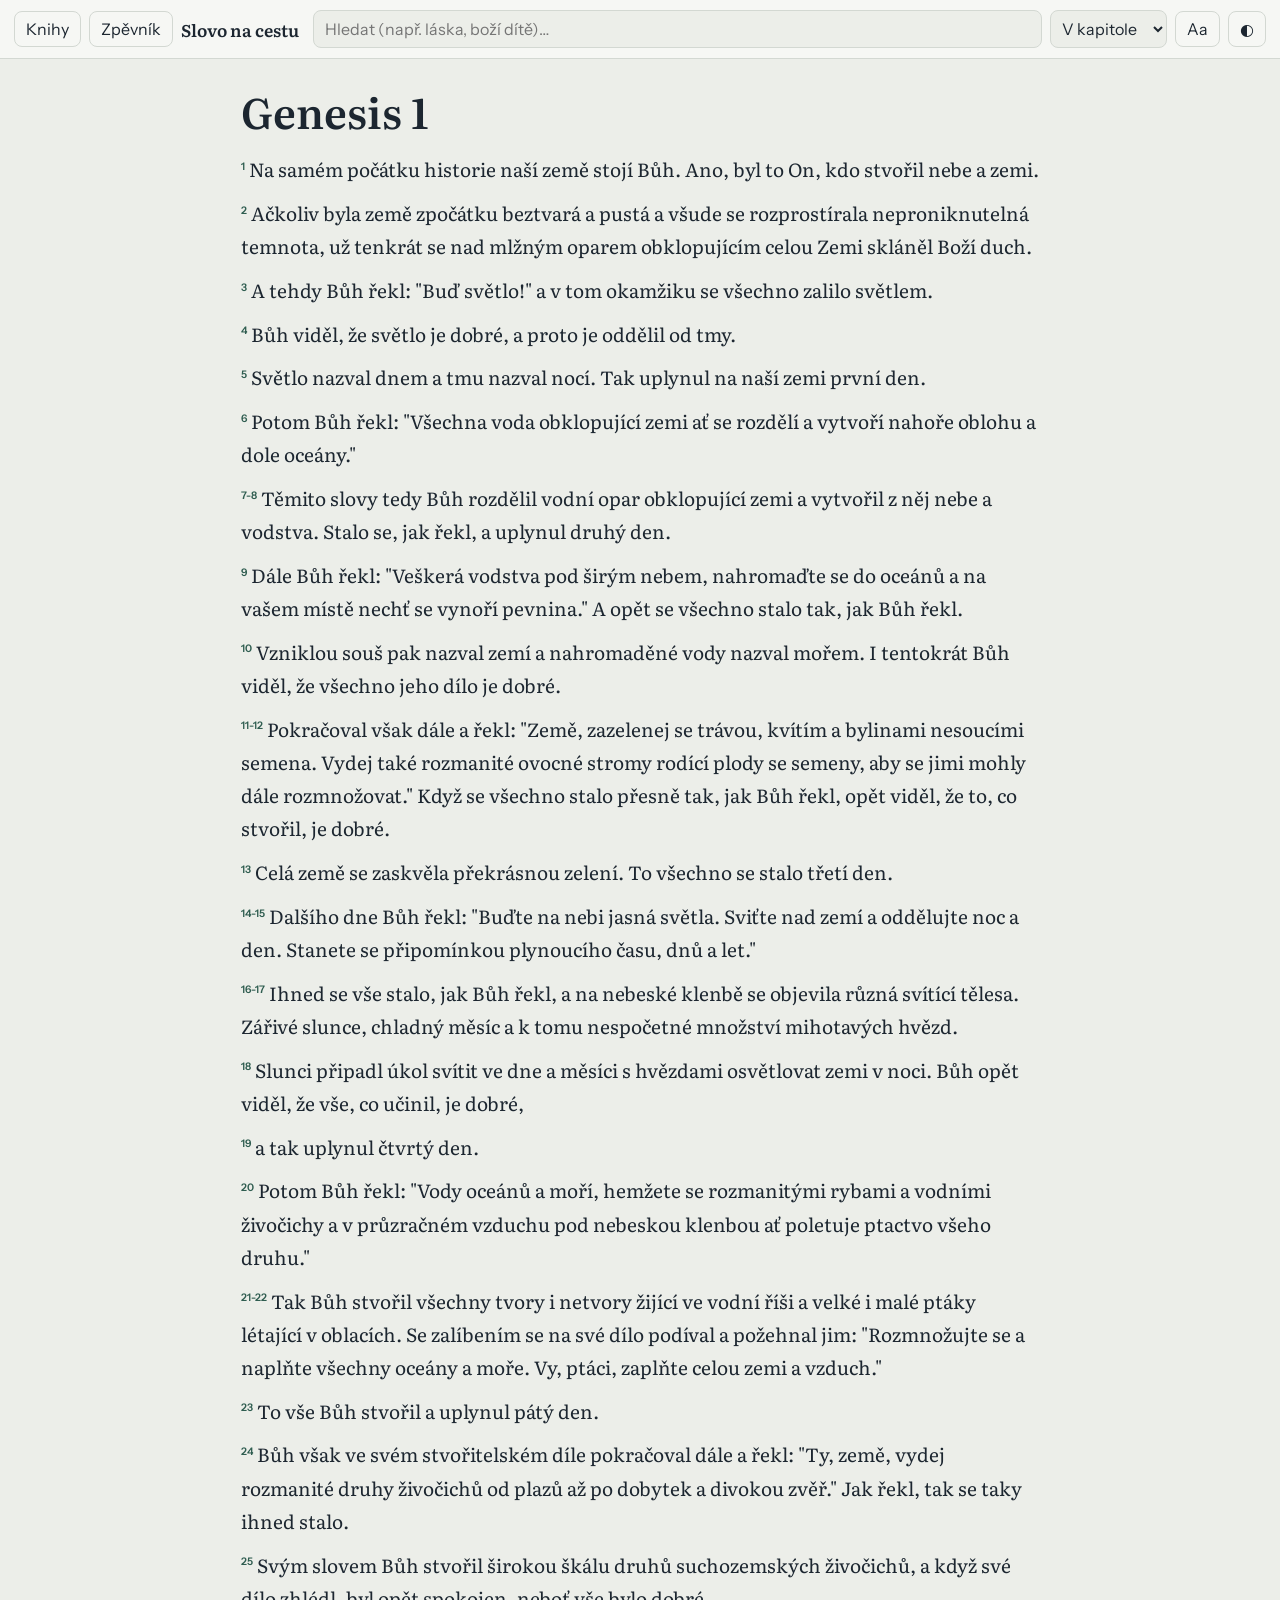
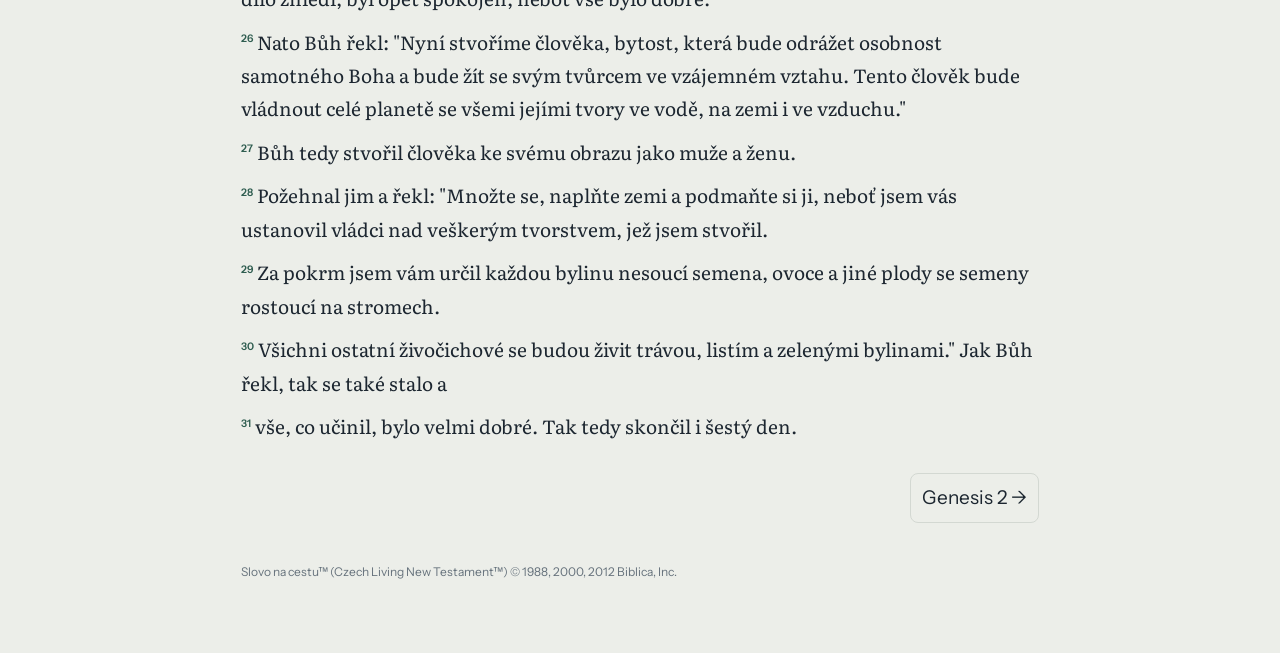
==== index.html @ 4f969dbb "pin to remove" ====
<!DOCTYPE html>
<html lang="cs">
<head>
<meta charset="utf-8">
<meta name="viewport" content="width=device-width, initial-scale=1, viewport-fit=cover">
<title>Slovo na cestu – Bible</title>
<link rel="stylesheet" href="https://fonts.googleapis.com/css2?family=Literata:ital,opsz,wght@0,7..72,400;0,7..72,600;1,7..72,400&family=Instrument+Sans:wght@400;600&display=swap">
<style>
:root{--bg:#eceee9;--panel:#f6f7f4;--ink:#1c2630;--mute:#66727c;--line:#d3d8d2;--acc:#2f5d50;--hl:#f3dd8a;--ch:#b04a14;--fs:19px;
--ser:'Literata',Georgia,serif;--sans:'Instrument Sans',system-ui,sans-serif;box-sizing:border-box;
padding-top:env(safe-area-inset-top,0px);padding-bottom:env(safe-area-inset-bottom,0px)}
@media(prefers-color-scheme:dark){:root:not([data-theme="light"]){--bg:#14191d;--panel:#1b2227;--ink:#dfe4e1;--mute:#8d9aa2;--line:#2c353b;--acc:#7fc1ab;--hl:#6b5a1c;--ch:#f2a65a}}
:root[data-theme="dark"]{--bg:#14191d;--panel:#1b2227;--ink:#dfe4e1;--mute:#8d9aa2;--line:#2c353b;--acc:#7fc1ab;--hl:#6b5a1c;--ch:#f2a65a}
*{box-sizing:border-box}html{scroll-padding-top:calc(env(safe-area-inset-top,0px) + 70px)}
body{margin:0;background:var(--bg);color:var(--ink);font-family:var(--sans)}
header{position:sticky;top:env(safe-area-inset-top,0px);z-index:5;background:var(--panel);border-bottom:1px solid var(--line);display:flex;gap:8px;align-items:center;padding:10px 14px;flex-wrap:wrap}
header h1{font:600 17px var(--ser);margin:0 6px 0 0;white-space:nowrap}
button,select,input,textarea{font:inherit;color:inherit}
.btn{background:none;border:1px solid var(--line);border-radius:8px;padding:7px 11px;cursor:pointer}
.btn:hover{border-color:var(--acc)}
#q{flex:1 1 200px;min-width:0;background:var(--bg);border:1px solid var(--line);border-radius:8px;padding:8px 11px}
select{background:var(--bg);border:1px solid var(--line);border-radius:8px;padding:7px}
:focus-visible{outline:2px solid var(--acc);outline-offset:2px}
nav h2{font:600 13px var(--sans);color:var(--mute);margin:14px 0 6px}
.bk{display:block;width:100%;text-align:left;background:none;border:0;padding:6px 8px;border-radius:6px;cursor:pointer}
.bk:hover{background:var(--panel)}.bk.on{background:var(--acc);color:var(--bg);font-weight:600}
.chs{display:grid;grid-template-columns:repeat(auto-fill,minmax(38px,1fr));gap:4px;padding:6px 2px 10px}
.chs button{border:1px solid var(--line);background:var(--panel);border-radius:6px;padding:5px 0;cursor:pointer}
.chs button.on{background:var(--ink);color:var(--bg)}
main{padding:22px clamp(16px,4vw,48px) 60px;min-width:0}
article{max-width:42em;margin:0 auto;font:var(--fs)/1.75 var(--ser)}
article h2{font:600 clamp(28px,5vw,42px)/1.15 var(--ser);margin:6px 0 18px}
.v{margin:0 0 .55em}.v sup{font:600 .55em var(--sans);color:var(--acc);margin-right:.35em}
.v.f{background:color-mix(in srgb,var(--hl) 35%,transparent);border-radius:6px;box-shadow:0 0 0 6px color-mix(in srgb,var(--hl) 35%,transparent)}
mark{background:var(--hl);color:inherit;border-radius:3px;padding:0 1px}
.pg{display:flex;justify-content:space-between;margin-top:30px;font-family:var(--sans)}
.info{font:14px var(--sans);color:var(--mute);margin:0 0 14px}
.r{display:block;width:100%;text-align:left;background:var(--panel);border:1px solid var(--line);border-radius:10px;padding:12px 14px;margin-bottom:8px;cursor:pointer;font:16px/1.55 var(--ser)}
.r:hover{border-color:var(--acc)}.r b{font:600 14px var(--sans);color:var(--acc);display:block;margin-bottom:2px}
.foot{font:12px var(--sans);color:var(--mute);margin-top:40px;line-height:1.5}
.wrap{max-width:1100px;margin:0 auto}
nav{position:fixed;top:0;left:0;bottom:0;width:min(340px,90vw);z-index:30;background:var(--panel);overflow:auto;padding:calc(14px + env(safe-area-inset-top,0px)) 14px calc(14px + env(safe-area-inset-bottom,0px));border-right:1px solid var(--line);transform:translateX(-105%);transition:transform .2s;box-shadow:0 0 30px rgba(0,0,0,.3);visibility:hidden}
nav.open{transform:none;visibility:visible}
#bd{position:fixed;inset:0;background:rgba(0,0,0,.45);z-index:25;display:none}#bd.open{display:block}
pre.song{white-space:pre-wrap;overflow-wrap:anywhere;font:var(--fs)/2 var(--ser);margin:0}
.f1{display:block;width:100%;background:var(--bg);border:1px solid var(--line);border-radius:8px;padding:10px;margin:0 0 12px;font:16px/1.5 var(--sans)}
textarea.f1{min-height:45vh}
.ac{background:var(--acc);color:var(--bg);border-color:var(--acc)}
ruby{ruby-position:over}rt{font:700 .68em var(--sans);color:var(--ch);letter-spacing:.02em}
</style>
</head>
<body>
<header>
<button class="btn" id="menu" aria-label="Seznam knih">Knihy</button>
<button class="btn" id="sg">Zpěvník</button>
<h1>Slovo na cestu</h1>
<input id="q" type="search" placeholder="Hledat (např. láska, boží dítě)…" aria-label="Hledat">
<select id="sc" aria-label="Kde hledat"><option value="chapter">V kapitole</option><option value="book">V knize</option><option value="all">V celé Bibli</option></select>
<button class="btn" id="fs" aria-label="Změnit velikost písma">Aa</button>
<button class="btn" id="th" aria-label="Přepnout motiv">◐</button>
</header>
<div id="bd"></div><div class="wrap"><nav id="nav"></nav><main id="main"></main></div>
<script src="config.js"></script>
<script>
const BIBLE=[[["Na samém počátku historie naší země stojí Bůh. Ano, byl to On, kdo stvořil nebe a zemi.","Ačkoliv byla země zpočátku beztvará a pustá a všude se rozprostírala neproniknutelná temnota, už tenkrát se nad mlžným oparem obklopujícím celou Zemi skláněl Boží duch.","A tehdy Bůh řekl: \"Buď světlo!\" a v tom okamžiku se všechno zalilo světlem.","Bůh viděl, že světlo je dobré, a proto je oddělil od tmy.","Světlo nazval dnem a tmu nazval nocí. Tak uplynul na naší zemi první den.","Potom Bůh řekl: \"Všechna voda obklopující zemi ať se rozdělí a vytvoří nahoře oblohu a dole oceány.\"","7-8 Těmito slovy tedy Bůh rozdělil vodní opar obklopující zemi a vytvořil z něj nebe a vodstva. Stalo se, jak řekl, a uplynul druhý den.","***","Dále Bůh řekl: \"Veškerá vodstva pod širým nebem, nahromaďte se do oceánů a na vašem místě nechť se vynoří pevnina.\" A opět se všechno stalo tak, jak Bůh řekl.","Vzniklou souš pak nazval zemí a nahromaděné vody nazval mořem. I tentokrát Bůh viděl, že všechno jeho dílo je dobré.","11-12 Pokračoval však dále a řekl: \"Země, zazelenej se trávou, kvítím a bylinami nesoucími semena. Vydej také rozmanité ovocné stromy rodící plody se semeny, aby se jimi mohly dále rozmnožovat.\" Když se všechno stalo přesně tak, jak Bůh řekl, opět viděl, že to, co stvořil, je dobré.","***","Celá země se zaskvěla překrásnou zelení. To všechno se stalo třetí den.","14-15 Dalšího dne Bůh řekl: \"Buďte na nebi jasná světla. Sviťte nad zemí a oddělujte noc a den. Stanete se připomínkou plynoucího času, dnů a let.\"","***","16-17 Ihned se vše stalo, jak Bůh řekl, a na nebeské klenbě se objevila různá svítící tělesa. Zářivé slunce, chladný měsíc a k tomu nespočetné množství mihotavých hvězd.","***","Slunci připadl úkol svítit ve dne a měsíci s hvězdami osvětlovat zemi v noci. Bůh opět viděl, že vše, co učinil, je dobré,","a tak uplynul čtvrtý den.","Potom Bůh řekl: \"Vody oceánů a moří, hemžete se rozmanitými rybami a vodními živočichy a v průzračném vzduchu pod nebeskou klenbou ať poletuje ptactvo všeho druhu.\"","21-22 Tak Bůh stvořil všechny tvory i netvory žijící ve vodní říši a velké i malé ptáky létající v oblacích. Se zalíbením se na své dílo podíval a požehnal jim: \"Rozmnožujte se a naplňte všechny oceány a moře. Vy, ptáci, zaplňte celou zemi a vzduch.\"","***","To vše Bůh stvořil a uplynul pátý den.","Bůh však ve svém stvořitelském díle pokračoval dále a řekl: \"Ty, země, vydej rozmanité druhy živočichů od plazů až po dobytek a divokou zvěř.\" Jak řekl, tak se taky ihned stalo.","Svým slovem Bůh stvořil širokou škálu druhů suchozemských živočichů, a když své dílo zhlédl, byl opět spokojen, neboť vše bylo dobré.","Nato Bůh řekl: \"Nyní stvoříme člověka, bytost, která bude odrážet osobnost samotného Boha a bude žít se svým tvůrcem ve vzájemném vztahu. Tento člověk bude vládnout celé planetě se všemi jejími tvory ve vodě, na zemi i ve vzduchu.\"","Bůh tedy stvořil člověka ke svému obrazu jako muže a ženu.","Požehnal jim a řekl: \"Množte se, naplňte zemi a podmaňte si ji, neboť jsem vás ustanovil vládci nad veškerým tvorstvem, jež jsem stvořil.","Za pokrm jsem vám určil každou bylinu nesoucí semena, ovoce a jiné plody se semeny rostoucí na stromech.","Všichni ostatní živočichové se budou živit trávou, listím a zelenými bylinami.\" Jak Bůh řekl, tak se také stalo a","vše, co učinil, bylo velmi dobré. Tak tedy skončil i šestý den."],["V šesti dnech tedy Bůh stvořil vše, co existuje na nebi i na zemi.","Sedmým dnem Bůh dokončil veškerou svou práci a přestal konat jakékoliv další dílo.","Na znamení toho, že v šesti dnech dokončil celé své stvořitelské dílo, oddělil Bůh nadcházející sedmý den jako svatý a udělil mu zvláštní význam.","Zde je stručný výčet událostí, které se staly při stvoření nebe a země. Když byla země stvořena,","nerostla na ní ještě žádná rostlina. Bůh totiž zpočátku zemi nezavlažoval deštěm a také na ní nebyl nikdo, kdo by ji obdělával.","Jen prameny vod vytékaly ze země a zavlažovaly ji.","Potom Bůh stvořil člověka. Pro zformování jeho těla použil zemský materiál, a pak do něj vdechl život. Tím se stal člověk živou bytostí.","Na východě v Edenu vysadil Bůh pro člověka krásnou zahradu a postavil ho do ní.","Nechal v ní také vyrůst na pohled krásné stromy s tím nejvybranějším a nejchutnějším ovocem. Uprostřed zahrady pak zasadil dva zvláštní stromy. Strom života a strom poznání dobrého a zlého.","Zahradou v Edenu tehdy protékala řeka, která ji zavlažovala. Později se tato řeka rozdělila na čtyři toky.","11-12 Prvním z nich je Píšon, který obtéká celé území Chavílu, na němž jsou naleziště kvalitního zlata, vonné pryskyřice a drahokamů.","***","Jméno druhého ramene, jež obtéká celou zemi Kúš, je Gíchón.","Třetí řeka tekoucí východně od Asýrie nese jméno Chidekel a konečně čtvrtým tokem je řeka Eufrat.","Hospodin postavil člověka do zahrady v Edenu proto, aby o ni pečoval a střežil ji.","Hned na počátku ho varoval: \"Můžeš jíst plody ze kteréhokoliv stromu v této zahradě. Jednoho se však vyvaruj.","Nejez ovoce ze stromu poznání dobrého a zlého, neboť jakmile bys je třeba jen ochutnal, čeká tě smrt.\"","Potom Bůh řekl: \"Člověku neprospívá, zůstává-li sám. Stvoříme mu proto rovného společníka.\"","Předtím totiž Bůh přivedl k člověku, jemuž dal jméno Adam, všechny druhy zvířat a ptáků, aby je pojmenoval.","Adam to s radostí udělal, ale mezi všemi tvory nenalezl ani jediného, který by se mohl stát jemu rovným společníkem.","Hospodin proto na Adama seslal hluboký spánek, vyjmul z jeho boku jedno žebro a prázdné místo zaplnil masem.","Z Adamova žebra potom utvořil ženu a přivedl ji k němu. Když ji Adam spatřil,","zvolal: \"Vždyť to je přesně to, co hledám. Bytost stvořená z mého těla. Nazvu ji ženou, neboť vzešla z muže, a ona bude mou společnicí.\"","Člověk byl tedy od počátku stvořen jako dvě bytosti různého pohlaví. Proto muž od pradávna opouští svého otce i matku, aby se stal se svou ženou opět jedním tělem.","Přestože byli Adam i jeho žena, které dal jméno Eva, po stvoření úplně nazí, vůbec se před sebou nestyděli."],["Ze všech zvířat, která Bůh na počátku stvořil, byl nejchytřejším tvorem had. A právě prostřednictvím tohoto tvora, jednoho dne k ženě promluvil Boží protivník satan: \"Nevím sice, co je na tom pravdy, ale doneslo se mi, že Bůh vám dvěma zakázal jíst ovoce ze všech stromů rostoucích tady v zahradě.\"","2-3 Ženu samozřejmě nejprve udivilo, že slyší mluvit hada lidskou řečí, ale pak si dodala odvahy a odvětila: \"Ale kdepak, to se mýlíš. Smíme jíst plody ze všech stromů, které tady jsou. Jen o jednom stromu, který stojí právě uprostřed zahrady nám Bůh řekl: ‚Nejezte jeho ovoce, ba ani se k němu nepřibližujte, abyste nepropadli smrti.'\"","***","Had ji však začal ujišťovat: \"Nevěřte tomu. Nemůžete zemřít, když ochutnáte nějaké ovoce. Já vím, co se za tím skrývá.","Bůh má strach, že ve chvíli, kdy sníte ovoce z toho stromu, stanete se bytostmi, jako je on sám. Budete pak stejně moudří a poznáte zlé i dobré. A právě toho se bojí.\"","Žena znejistěla, zadívala se tázavě na zakázaný strom a přemýšlela: \"To ovoce je na pohled skutečně krásné. Jak lahodnou asi musí mít chuť. A ke všemu se po něm stanu vševědoucí, vždyť mi to ten had tak řekl!\" Ovoce tedy utrhla a spěchala s ním ke svému muži Adamovi.","Když to zakázané ovoce snědli, otevřely se jim oči a oba si uvědomili, že jsou nazí. Narychlo tedy spletli dohromady několik fíkových listů a přepásali se jimi.","Sotva to učinili, uslyšeli v zahradě známý hlas a s hrůzou si uvědomili, že za nimi přichází Bůh. S novým, dříve pro ně neznámým pocitem strachu se tedy rychle ukryli mezi stromy a keře.","Když Bůh zavolal: \"Adame, kde jsi?\"","Adam bázlivě odpověděl: \"Když jsem tě slyšel přicházet, ukryl jsem se, protože jsem se bál. Jsem totiž úplně nahý.\"","Bůh se ho však dále zeptal: \"A kdo ti řekl, že jsi nahý? Nejedl jsi ovoce ze zakázaného stromu?\"","Adam si uvědomil, že nic neutají, a proto se začal alespoň vymlouvat: \"Za to může ta žena, kterou jsi mi dal. To ona mi přinesla ovoce ze zakázaného stromu.\"","Bůh se proto otázal ženy: \"Proč jsi učinila něco takového?\" \"Já za to nemohu,\" odpověděla žena. \"To had, kterého jsi stvořil, mne podvedl.\"","Nato se Hospodin Bůh obrátil k hadovi a řekl: \"Poneseš trest za to, že ses stal satanovým nástrojem. Budeš vyvrhelem v říši zvířat, a po celý svůj život se budeš po břiše plazit v prachu a špíně.","Mezi tebou a ženou vzbudím nepřátelství a mezi tvými i jejími potomky zažehnu nenávist. Její potomek ti však nakonec rozdrtí hlavu, kdežto ty jemu jen poraníš patu.\"","Potom Bůh opět promluvil k ženě: \"I ty však budeš trpět. Znásobím tvé trápení v těhotenství a budeš rodit v bolestech. Budeš toužit po svém muži, ale on nad tebou bude vládnout.\"","Nakonec promluvil Bůh k Adamovi: \"Protože jsi uposlechl hlasu své ženy a snědl jsi ovoce, které jsem ti zakázal jíst, bude kvůli tobě celá země prokleta. Po celý svůj život budeš mít jen trápení.","Půda ti bude plodit samé trní a bodláčí, budeš jíst trávu a byliny, které jsem dal původně zvířatům.","V potu tváře budeš pro sebe ze země dobývat obživu a nakonec zemřeš a pohřbí tě do země, ze které jsi byl stvořen. Prach jsi a v prach se navrátíš.\"","Adam pak své ženě dal jméno Eva (to znamená - dávající život), protože se stala pramatkou všech lidí, kteří kdy na zemi žili.","Potom Hospodin oblekl Adama a Evu do kožených suknic, aby nebyli nazí.","Když se toto všechno událo, Hospodin Bůh řekl: \"Nyní je člověk jako jeden z nás, zná dobré i zlé. Nelze již připustit, aby nadále jedl ovoce ze stromu života a žil věčně.\"","Proto Hospodin Bůh vypověděl Adama i Evu ze zahrady v Edenu a poslal je obdělávat půdu, ze které sami vzešli.","Poté, co je vypověděl, postavil východně od zahrady dva anděly - cheruby s hořícími meči, aby neustále střežili přístup ke stromu života."],["Zanedlouho přišla Eva se svým mužem Adamem do jiného stavu a porodila syna Kaina. Když se narodil, neskrývala Eva svoji radost a řekla: \"S Hospodinovou pomocí jsem přivedla na svět muže.\"","Za nějaký čas se jí narodil ještě druhý syn Ábel. Když oba synové vyrostli, stal se z Ábela pastýř ovcí a z Kaina zemědělec.","3-4 Po nějaké době přinesl Kain Hospodinu obětní dar z toho, co se mu urodilo, zatímco bratr Ábel vybral ze svého stáda nejlepší kusy prvorozených ovcí s jejich tukem a oba předložili své dary Hospodinu. Hospodin Ábelovu oběť přijal,","***","ale na to, co přinesl Kain, ani nepohlédl. Kaina to samozřejmě nesmírně zklamalo a rozhněvalo, až se mu zlostí zkřivila tvář a byl vzteky celý bez sebe.","\"Proč se tolik hněváš,\" zeptal se Kaina Hospodin. \"Vzteky ti úplně potemněl obličej i rozum. Myslíš si snad, že mám raději tvého bratra než tebe?","Copak nechápeš, že když budeš konat, co je správné, přijmu i tvé dary, a naopak nebudeš-li tak činit, dáváš obrovskou příležitost zlu, aby tě cele ovládlo a přivedlo do záhuby? Uvědom si, že s mou pomocí můžeš nad zlem zvítězit!\" Nicméně Kain si z Božích rad nevzal žádné poučení a namísto toho vymyslel plán pomsty.","Vyzval svého bratra, aby s ním šel na pole, kde nic netušícího Ábela napadl a zabil.","Když svůj hrůzný čin dokonal, promluvil k němu Hospodin: \"Kaine, kde je tvůj bratr Ábel?\" \"Jak to mám vědět,\" zalhal Kain, \"copak hlídám každý jeho krok?\"","Nato Hospodin odpověděl: \"Prolitá krev tvého bratra ke mně z místa, kde jsi ho zabil, křičí.","Za svůj čin budeš proklet a ze země, kterou jsi napojil bratrovou krví, vyvržen.","I kdyby ses dřel do úmoru, půda už ti nikdy nepřinese bohatou úrodu. Budeš na zemi psancem bez odpočinku, štvaným z místa na místo.\"","Když to všechno Kain vyslechl, zoufale Hospodinu odpověděl: \"Tak krutý trest nikdy nemohu unést.","Vždyť jsi mne vyhnal ze země, kde jsem doma, a zbavil jsi mne své přízně. Budu stále na útěku a budu se muset pořád skrývat, protože kdokoliv mě najde, bude se mě snažit zabít.\"","Hospodin mu ale odpověděl: \"Nikdo tě nezabije, neboť každý, kdo by se o to pokusil, dopadne sedmkrát hůře než ty.\" Nato Hospodin Kaina označil zvláštním znamením, aby jej nikdo, kdo ho najde, nezabil.","Kain tedy odešel od Hospodina a usadil se v zemi Nódu, východně od Edenu.","Když se na novém území zabydlel, porodila mu jeho žena syna a dala mu jméno Enoch. Ve stejné době se Kain pustil do výstavby města, a nazval je proto podle svého syna - Enoch.","Když Enoch dospěl, měl syna Írada a ten zase syna Mechújáela. Jemu se pak narodil syn Metúšáel a ten zplodil Lámecha.","Lámech se pak oženil hned se dvěma manželkami Ádou a Silou.","Ádě se za čas narodil Jábal, který byl prvním pastevcem a přebýval ve stanu u stáda.","Jeho bratrem byl Júbal, který se zajímal o hudbu a byl tedy považován za praotce všech hudebníků.","Také druhá Lámechova žena Sila porodila syna. Jmenoval se Túbal-kain a vynikal řemeslnou zručností zejména při zpracování mědi a železa. Měl pak ještě sestru jménem Naama.","Jednou řekl Lámech Ádě a Sile: \"Dobře mě mé ženy poslouchejte. Zabil jsem jednoho mladíka, který mne napadl a zranil.","Jestliže každý, kdo by zabil Kaina má být sedminásobně potrestán, kdokoliv by se pokusil zabít mne, bude potrestán sedmdesátsedmkrát.\"","Mezitím Adamova žena Eva opět otěhotněla a porodila syna. Dala mu jméno Šét (to znamená \"náhradou udělený\"), neboť si řekla, že jí ho Hospodin dal náhradou za Ábela, kterého zabil Kain.","Šétovi se v dospělosti narodil syn Enóš, za jehož života se lidé poprvé začali otevřeně hlásit ke svému Bohu Hospodinu a uctívali ho."],["Zde je sepsána část rodokmene od Adama - prvního člověka, kterého Bůh stvořil, aby odrážel jeho charakter - až po Noeho.","Bůh stvořil člověka jako dvě bytosti rozdílného pohlaví, muže a ženu, požehnal jim a nazval je lidmi.","3-5 Adam: Adamovi bylo sto třicet let, když se mu narodil syn Šét, který se svému otci velmi podobal. Po jeho narození žil Adam dalších osm set let a zplodil ještě mnoho synů a dcer. Zemřel ve věku devítiset třiceti let.","***","***","6-8 Šét: Když měl Šét sto pět let, zplodil syna Enóše. Po něm se mu v průběhu osmi set sedmi let narodilo ještě několik synů a dcer a dožil se celkového věku devíti set dvanácti let.","***","***","9-11 Enóš: Ve věku devadesáti let zplodil Enóš Kénana. V dalších osmi stech patnácti letech pak zplodil ještě mnoho dětí a zemřel v devíti stech pěti letech.","***","***","12-14 Kénan: Kénanavi bylo sedmdesát let, když se mu narodil syn Mahalalel. Během dalších osmi set čtyřiceti let zplodil ještě několik potomků, a když zemřel, bylo mu devět set deset let.","***","***","15-17 Mahalalel: Mahalalel zplodil ve věku pouhých šedesáti pěti let syna Jereda. Po jeho narození žil Mahalalel dalších osm set třicet let a přivedl na svět ještě několik dětí. Dožil se osmi set devadesáti pěti let.","***","***","18-20 Jered: Když už bylo Jeredovi sto šedesát dva let, stal se otcem Henocha. Během osmi set let po Henochově narození zplodil Jered ještě mnoho synů a dcer a pak ve věku devíti set šedesáti dvou let zemřel.","***","***","21-24 Henoch: Ve věku šedesáti pěti let zplodil Henoch Metúšelacha. Potom žil v blízkém vztahu ke svému Bohu dalších tři sta let a stal se otcem dalších dětí. Když mu bylo třista šedesát pět let, Bůh si ho vzal k sobě a nikdo ho už více nespatřil.","***","***","***","25-27 Metúšelach: Metúšelachovi bylo sto osmdesát sedm let, když se mu narodil syn Lámech. Pak ještě žil sedm set osmdesát dva let a stal se otcem několika dalších dětí. Zemřel až ve věku devíti set šedesáti devíti let.","***","***","28-31 Lámech: Lámech pak ve sto osmdesáti dvou letech zplodil syna a dal mu jméno Noe (to v překladu znamená odpočinutí), neboť o něm řekl, že Noe je tím, kdo lidem přinese odpočinutí od těžké dřiny na zemi prokleté kvůli Kainovu hanebnému činu. Pak žil Lámech ještě pět set pět let a zplodil další potomky. Dožil se sedmi set sedmdesáti sedmi let a zemřel.","***","***","***","Noe: Noe měl pak v pěti stech letech tři syny: Šéma, Cháma a Jefeta."],["Když se lidé na zemi začali rozmnožovat, rodily se jim také krásné dcery.","Boží synové byli jejich krásou okouzleni a vybírali si z nich manželky. Mnohdy nezůstali jen u jedné ženy, ale brali si jich tolik, kolik se jim zachtělo.","Když to Hospodin viděl, smutně řekl: \"Lidé nedbají rad mého ducha a pošlapávají veškeré hodnoty, které jsem ustanovil. Protože jsou již velice zkažení, nelze čekat, že se jejich stav někdy zlepší. Proto jim dávám lhůtu sto dvaceti let, aby sami rozhodli o svém osudu.\"","V té době dosahovali lidé mnohem vyššího vzrůstu než dnes a dokonce i potomci zplození z Božích synů a lidských dcer nabývali neobyčejného vzrůstu a síly. Tito dávní obří lidé dali později vzniknout různým bájím a pověstem, které se tradují až do dnešních dnů.","Hospodin viděl, že zlo v člověku už dosáhlo svého vrcholu, takže všechno, co lidé dělali, ba i veškeré záměry a pohnutky, které je k jejich činům vedly, byly jen a jen zlé.","Stav, který na zemi nastal, Boha nesmírně rmoutil a litoval, že se člověk vzdálil od původního záměru, který s ním měl.","Proto řekl: \"Není jiná možnost, než lidstvo povrchu země odstranit. Je mi to líto, ale musím je zničit i se všemi zvířaty, ptáky a plazy a se vším co jsem stvořil.","8-9 Zachovám jen Noeho a jeho rodinu, protože on jediný mi zůstal věrný, váží si vztahu se mnou a činí, co je správné.\"","***","Noe měl tři syny: Šéma, Cháma a Jefeta.","11-12 Když tedy Bůh viděl, že situace na zemi je nenapravitelná, lidé jsou dokonale zkažení a plní násilí,","***","oznámil Noemu: \"Rozhodl jsem se skoncovat se vším tvorstvem na zemi, neboť všichni se zvrhli a země je plná zločinu a násilí. Jednou pro vždy je odstraním z povrchu země.","14-15 Ty si ale pro sebe a pro svou rodinu postavíš velkou loď - archu - z goferového dřeva. Uděláš ji přesně podle toho, jak ti řeknu. V arše uděláš oddělené prostory a celou ji pořádně zvenku i zevnitř utěsníš smolou. Její délka bude sto padesát metrů, šířka dvacet pět metrů a bude patnáct metrů vysoká.","***","Archu přikryješ střechou a asi půl metru od horního okraje uděláš okolo celé lodi větrací otvor. V arše uděláš tři podlaží a do jejího boku vsadíš dveře.","Já totiž sešlu na zemi potopu a z jejího povrchu smetu všechno tvorstvo, takže na ní nezůstane ani živáčka.","Tobě však slibuji, že tebe, tvou manželku, tvoje syny a jejich manželky ochráním a nechám na živu.","19-20 Dále s sebou do archy vezmeš vždy po jednom páru ze všech žijících tvorů na zemi, aby tak zůstaly zachovány jednotlivé druhy zvířat, ptáků, plazů a jiných živočichů, které jsem stvořil.","***","Nezapomeň také připravit sobě i zvířatům dostatečné zásoby potravy na delší dobu.\"","Noe Boha pozorně vyslechl a udělal všechno podle toho, jak mu řekl."],["Konečně přišel den, kdy Hospodin oznámil Noemu: \"Zůstal jsi jediným spravedlivým na této zemi, a proto svolej všechny z tvé rodiny, které jsem určil a vejdi s nimi do archy.","2-3 Také tam vezmi všechny druhy zvířat. Z těch, která jsem označil za nečistá, vezmi vždy jen po jednom páru - vždy samce a samici, ale z těch, která jsou čistá a také ze všech druhů ptáků, vezmeš vždy sedm párů. Tak zůstanou i po potopě zachovány všechny druhy zvířat, které jsem stvořil.","***","Už za sedm dní totiž sešlu na celou zemi hustý déšť. Bude pršet celých čtyřicet dní a nocí a v mohutných přívalech vody zahyne vše, co jsem kdysi stvořil.\"","Noe opět pozorně vyslechl, co mu Hospodin přikázal, a všechno tak i udělal.","6-7 Dříve, než začala potopa, vešel s celou svou rodinou do archy","***","a vzal tam rovněž všechny druhy zvířat, které tehdy na zemi žily,","vždy po páru, přesně jak mu Bůh přikázal.","O týden později přišla potopa a přikryla celou zemi.","11-12 Za sedm dní, to již bylo Noemu šest set let, se přesně sedmnáctého dne druhého měsíce na celých čtyřicet dní spustil ohromný liják a ze země s nevídanou silou vytryskly veškeré prameny podzemních vod.","***","Noe, jeho žena, tři synové Šém, Chám a Jefet i jejich tři manželky však již vešli do archy.","Za nimi následoval zástup všech existujících druhů zvířat,","15-16 která vždy po páru vešla podle Božího příkazu do archy k Noemovi. Když byli všichni uvnitř, Hospodin za nimi bezpečně zavřel dveře.","***","17-20 V následujících čtyřiceti dnech neustále pršelo a voda postupně zaplavovala veškerou suchou zemi. Stoupající hladina nadzvedla archu a vystoupila více než sedm metrů nad vrcholky nejvyšších hor. Vše co kdysi bylo na zemi, přikryla voda, jenom archa bezpečně plula na hladině.","***","***","***","Všichni tvorové na zemi - lidé, zvířata, ptáci, plazi, a dokonce i ti nejmenší živočichové - našli tenkrát pod hladinou smrt.","22-23 Skutečně vše, co kdysi dýchalo a žilo na suché zemi, Bůh smetl. Jediným kdo tuto katastrofu přežil byl Noe spolu s těmi, kdo s ním byli v arše.","***","I když se konečně přívaly vod zastavily, byla celá země zaplavená po dlouhých pět měsíců."],["Avšak Bůh na Noeho a na živá zvířata, jež s ním byla v arše nezapomněl. Rozpoutal proto nad zemí vítr a voda začala postupně opadávat.","Rovněž ustal déšť a přestaly tryskat i prameny podzemních vod.","3-4 Za pět měsíců už voda klesla natolik, že archa dosedla na zem někde v pohoří Ararat.","***","Asi za další tři měsíce pak vystoupily zpod hladiny další vrcholky hor.","6-7 Noe však počkal dalších čtyřicet dní a potom z okna vypustil krkavce. Ten vylétával a vracel se, dokud voda na zemi neopadla.","***","Později Noe vypustil holubici, aby se přesvědčil, zda už je země skutečně suchá.","Holubice se však brzy vrátila do archy, protože nenašla místečko, kde by si odpočinula, neboť země byla ještě stále přikrytá vodou.","Noe ji tedy vpustil zpět do archy, ale za týden ji znovu vypustil ven.","Tentokrát byla holubice pryč celý den, a když se navečer vrátila, měla v zobáčku čerstvý olivový lístek. Podle toho Noe poznal, že voda už téměř docela opadla.","Počkal tedy ještě jeden týden a znovu holubici vypustil. Tehdy se však už holubice nevrátila.","Měsíc nato otevřel Noe poklop archy, a na vlastní oči se přesvědčil, že povrch země již skutečně osychá.","Asi za dalších osm týdnů, tedy celkem za více než rok po začátku potopy, byla už země úplně suchá.","Tenkrát Bůh promluvil k Noemu:","\"Vyjděte nyní z archy všichni ven. Ty, tvá manželka i synové se svými ženami.","Vyveď s sebou rovněž všechna zvířata a rozmanité živočichy, kteří byli s tebou na lodi. Vypusť je, ať se rozběhnou do všech koutů země a množí se.\"","18-20 Lidé i zvířata tedy opustili archu, a když už byli všichni venku, postavil Noe Hospodinu oltář, zapálil na něm oheň a obětoval vždy po jednom ze všech zvířat, která Bůh k tomuto účelu vybral.","***","***","Hospodin jeho oběť přijal a řekl si: \"Přestože člověk už od mládí tíhne ke zlu a násilí, už nikdy kvůli němu nebudu zlořečit zemi a nezahubím všechno živé, jako jsem to nyní učinil.","Dokud bude tato země existovat, nepřestane střídání dne a noci, léta a zimy, žáru a chladu i setby a sklizně.\""],["Bůh pak Noemu i jeho synům požehnal a řekl jim, aby zplodili množství potomků a znovu naplnili zemi. Pak dodal:","\"Všechna zvířata na celé zemi se vás budou bát, neboť jsem vám nad nimi dal moc.","Tak, jako jsem vám dal za pokrm každou zelenou bylinu, budete nyní jíst i maso zvířat.","Nebudete je však jíst syrové, ale zbavíte ho předem krve.","Život člověka však nesmí nikdo zmařit. Budu za to volat k zodpovědnosti každého živočicha i člověka.","Kdokoliv by zmařil život člověka a prolil jeho krev, bude potrestán smrtí, neboť vzít život člověku, znamená zabít toho, kdo byl stvořen k obrazu samotného Boha.","Nyní se tedy množte, naplňte zemi a ovládněte ji.\"","8-11 Potom Bůh Noeho a jeho syny ujistil: \"Zavazuji se nyní vám i všem vašim potomkům, stejně jako všemu tvorstvu, které v arše přežilo, že už nikdy nezničím zemi vodou a nesešlu na ni potopu, která by smetla vše živé.","***","***","***","12-13 Na znamení tohoto trvalého slibu, který jsem dal vám i všem tvorům země, jsem na obloze, mezi nebem a zemí rozestřel barevnou duhu.","***","14-15 Kdykoliv ji uvidíte, vězte, že jsem nezapomněl na svůj slib, který jsem dal vám i všemu živému na zemi. Buďte si jisti, že už nikdy zemi nepostihne potopa, která by na ní zničila veškerý život,","***","16-17 neboť ani já nikdy nezapomenu, že jsem učinil duhu na znamení věčného slibu, který jsem dal vám i všem živým tvorům na zemi.\"","***","Spolu s Noem se tedy v arše zachránili jeho tři synové Šém, Jefet a Chám, který se později stal prapředkem Kenaanců.","Z těchto tří synů povstalo lidstvo nyní rozptýlené na celé zemi.","Brzy po potopě začal Noe obdělávat půdu a mezi jinými plodinami pěstoval rovněž vinnou révu, ze které pak vyráběl víno.","Jednoho dne se opil a následkem toho zcela nahý usnul ve svém stanu.","Stalo se, že ho v tomto stavu našel jeho syn Chám, Kenaanův otec. Místo toho, aby otce přikryl, šel a pověděl to oběma svým bratřím.","Ti se však zachovali jinak, než jejich bratr Chám. Ihned vzali plášť a otočeni zády k otci vešli do stanu a jeho nahé tělo přikryli.","24-25 Když Noe vystřízlivěl a doslechl se, co mu provedl jeho nejmladší syn, řekl: \"Nechť je proklet Kenaan a všichni jeho potomci. Ať jsou těmi nejbídnějšími otroky svých bratří!\"","***","Na adresu svých dalších dvou synů naopak řekl: \"Děkuji Bohu za svého syna Šéma a za to, jak se zachoval. Ať mu Kenaan a jeho potomci slouží jako otroci.","Kéž Bůh žehná i Jefetovi a dopřeje mu rozkvět jako jeho bratru Šémovi. I jemu ať Kenaan slouží jako otrok!\"","Celkem žil Noe po potopě ještě dalších tři sta padesát let a v úctyhodném věku devíti set padesáti let zemřel."],["Zde je uveden seznam potomků, kteří se narodili po potopě třem synům Noeho - Šémovi, Chámovi a Jefetovi:","Jefetovi snové: Gomer, Mágog, Mádaj, Jávan, Túbal, Mešek a Tíras.","Gomerovi synové: Aškenaz, Rífat a Togarma.","Jávanovi synové: Elíša, Taršíš, Kitejci a Dódanci.","Z těchto potomků časem vznikly ostrovní národy obývající různé oblasti a lišící se vzájemně svým jazykem.","Chámovi synové: Kúš, Misrajim, Pút a Kenaan.","Kúšovi synové: Seba, Chavíla, Sabta, Raema a Sabteka. Raemovi synové: Šeba a Dedán","Jedním z Kúšových potomků byl rovněž Nimrod, hrdinský bojovník a vůdce, který si začal podrobovat rozsáhlá území.","Nimrod byl rovněž neohroženým a úspěšným lovcem a díky tomu se jeho jméno až dodnes zachovalo jako označení náruživých lovců.","Zpočátku byl centrem jeho království Babylón, Erek, Akad a Kalné v Šineárské zemi.","11-12 Odsud pak ale rozšířil svou vládu ještě dále - do Asýrie, kde vystavěl města Ninive, Rechobót-ír, Kelach, a hlavní město Resen (ležící mezi Ninive a Kelachem).","***","13-14 Jeho bratr Misrajim se stal prapředkem těchto národů: Lúďanů, Anámců, Lehábanů, Naftúchanů, Patrúsanů, Kaftórců a Kaslúchanů, kteří byli předky Pelištejců.","***","Kenaan zplodil Sidóna a Chéta a stal se rovněž předkem těchto národů:","16-19 Jebúsejců, Emorejců, Girgašejců, Chivejce, Arkejců, Síňanů, Arváďanů, Semárců a Chamáťanů. Všichni tito Kenaanovi potomci se brzy rozptýlili a jednotlivé národy osídlily území od Sidónu přes Gerar až ke Gáze a přes Sodomu, Gomoru, Admu a Sebójím až k Leše.","***","***","***","Všichi dosud vyjmenovaní, byli tedy potomky Noemova syna Cháma, usadili se na různých územích a žili jako oddělené národy s odlišnými jazyky.","Jefetův starší bratr Šém, se pak stal praotcem všech Heberovců. Zde jsou jeho další synové:","Šémovi synové: Élam, Ašúr, Arpakšád, Lúd a Aram.","Aramovi synové: Ús, Chúl, Geter a Maš.","Arpakšád zplodil Šelacha a Šelach pak zplodil Hebera.","Heberovi se narodili dva synové: Peleg (což znamená Rozčlenění, neboť za jeho života se národy rozdělily a rozptýlily po zemi) a jeho bratr Joktán.","26-29 Joktán se stal otcem Almódada, Šelefa, Chasarmáveta, Jeracha, Hadórama, Úzala, Dikly, Óbala, Abímaela, Šeby, Ofíra, Chavílu a Jóbaba.","***","***","***","Všichni tito Joktánovi synové se usadili na území od Méši až k východním vrcholkům Sefáru.","Tito všichni tedy byli Šémovi potomci, rozdělení podle národů, jazyků a území, která obývali.","Všichni výše uvedení lidé dohromady byli tedy potomky tří synů Noeho a stali se prapředky všech národů a obyvatel země po potopě."],["Po potopě měli zpočátku všichni obyvatelé země jeden společný jazyk.","Když se časem postupně populace rozrůstala a lidé se stěhovali dál směrem na východ, nalezli v Babylónské zemi planinu s příhodnými podmínkami pro život a usadili se tam.","3-4 Nedlouho poté se v jejich hlavách zrodil plán vybudovat z pálených cihel a asfaltu ohromné město s věží tak vysokou, že se měla dotýkat samotného nebe. Město se mělo stát hrdým monumentem, který by všem ostatním ukázal sílu a dovednost jeho obyvatel a zabránil by jejich dalšímu rozptýlení po celé zemi.","***","Když však Hospodin viděl, jak lidé město i věž hrdě budují a kam až chtějí dospět, řekl:","\"Všichni tito lidé hovoří stejným jazykem a jsou jednotní ve svých záměrech. Podaří-li se jim hned na počátku dovršit jejich nezávislé a vzpurné plány, získají neotřesitelné přesvědčení, že jsou společnými silami schopni dosáhnou všechno, co si usmyslí.","Sestoupíme proto mezi ně a zmateme jejich řeč, aby si navzájem nerozuměli.\"","Tímto způsobem tedy Hospodin přerušil jejich práci a rozptýlil je po celé zemi.","Proto se od těch dob místo, kde to slavné město mělo stát, nazývá Bábel (což znamená Zmatek), neboť tam Hospodin zmátl lidem jazyk, a tím je rozptýlil po celé zemi.","10-11 Zde je písemně zachycena Šémova rodová linie až k Abramovi: Když se dva roky po potopě dožil Šém jednoho sta let, narodil se mu syn Arpakšád. Po jeho narození, žil Šém dalších pět set let a zplodil ještě mnoho synů a dcer.","***","12-13 Ve věku čtyřiceti pěti let pak Arpakšád zplodil Šelacha. Žil pak ještě čtyři sta tři let a měl mnoho dalších dětí.","***","14-15 Šelach se stal ve třiceti letech otcem Hebera a za čtyři sta tři let nato zemřel a zanechal po sobě mnoho potomků.","***","16-17 Heberovi se narodil syn Peleg, když mu bylo třicet čtyři let. Po jeho narození žil Heber ještě čtyři sta třicet let, v jejichž průběhu zplodil další potomstvo.","***","18-19 Ve věku třiceti let zplodil Peleg syna Reúa, a než za dvě stě devět let skonal, přivedl na svět ještě mnoho synů a dcer.","***","20-21 Reúovi bylo třicet dva let, když se mu narodil Serúga. Měl pak ovšem ještě mnoho dětí a za dvě stě sedm let nato zemřel.","***","22-23 Serúg měl třicet let, když se stal otcem Náchora a během dalších dvou set let jeho života pak zplodil ještě mnoho potomků.","***","24-25 Náchor zplodil syna Teracha ve svých devětadvaceti letech. Sto devatenáct let nato, po zplození dalších potomků, zemřel.","***","26-28 A konečně ve věku sedmdesáti let zplodil Terach tři syny, Abrama, Náchora a Hárana. Háran se později stal otcem Lota a poměrně mladý, dokonce dříve než jeho vlastní otec Terach, zemřel v rodné zemi, v Kaldejském Uru.","***","***","Ostatní dva bratři Abram a Náchor se po čase také oženili. Abram si vzal za ženu Sáraj a Náchor se oženil se svou neteří Milkou, dcerou jeho zemřelého bratra Hárana.","Abramova žena Sáraj však byla neplodná a nemohla proto Abramovi dát žádného potomka.","Jednoho dne se na výzvu, kterou dal Abramovi Bůh, vydal jeho otec Terah spolu s Abramem, jeho ženou Sáraj a vnukem Lotem (Háranovým synem) na cestu z Kaldejského Uru, kde doposud žili, do kenaanské země. Cestou přišli do města Cháranu a na čas se tam usadili.","Po čase tam ve věku dvou set pěti let Abramův otec Terah zemřel."],["Bůh řekl Abramovi: \"Odejdi ze své rodné země, opusť své přátele a dům, v němž nyní žiješ, a vydej se na cestu do země, kterou ti ukážu.","Půjdeš-li, já ti požehnám a učiním z tebe praotce obrovského národa. Tvé jméno budou všichni vyslovovat s úctou.","Těm, kdo budou na tvé straně, se povede dobře. Avšak komukoliv, kdo by se ti postavil, dám poznat, že se staví proti samému Bohu. Staneš se tím, kdo přinese požehnání všem obyvatelům země.\"","Abram Boží výzvu uposlechl, a vydal se na cestu. Bylo mu tenkrát už sedmdesát pět let, když opouštěl Cháran.","Vzal s sebou svou ženu Sáraj a synovce Lota. S veškerým jměním, které měl, s dobytkem a služebníky, které získal v Cháranu, potom společně vyrazili na cestu a ubírali se směrem do kenaanské země.","Zanedlouho překročili její hranice a dorazili až k háji nedaleko Šekemu, tam co stojí velký dub v Móre. V té době bylo celé tamní území obydleno Kenaanci.","Tenkrát se Abramovi znovu ukázal Hospodin a řekl mu: \"To je ta země, o které jsem ti řekl, že ji dám tvému potomstvu.\" Abram pak na památku toho, že k němu promluvil Hospodin, na onom místě postavil oltář.","Odtud pokračoval směrem k horám rozkládajícím se jižně od Bét-elu a mezi Bét-elem na západě a Ajem na východě se na nějaký čas zastavil a utábořil se. Na tom místě pak postavil Hospodinu další oltář a v modlitbách uctil jeho jméno.","Potom pokračoval v cestě směrem k negebské poušti.","V té době však postihl zemi krutý hladomor, a proto se Abram obrátil do Egypta, aby tam období hladu přečkal.","Avšak ještě než společně překročili hranice Egypta, řekl Abram své ženě Sáraj:","\"Dobře mě teď poslouchej! Jsi neobyčejně krásná žena a obávám se, že až tě uvidí Egypťané a zjistí, že jsi má žena, budou usilovat o můj život, aby tě získali pro sebe.","Proto kamkoliv přijdeme, říkej, že jsi moje sestra. Pak se ke mně budou Egypťané chovat laskavě a nechají mne na živu.\"","A skutečně, sotva Abram se Sáraj vešli do Egypta, roznesla se zpráva o její kráse široko daleko.","Netrvalo dlouho a služebníci přinesli tuto zprávu až k samotnému faraónovi. Na jeho přání pak byla Sáraj vzata do jeho paláce mezi ostatní ženy faraónova harému.","Abramovi pak za to faraón poslal četné dary - ovce, dobytek, osly, velbloudy, ale také otroky a otrokyně.","Kvůli Abramově ženě Sáraj však Hospodin seslal na faraónův palác zlé nemoci a ochromil i samotného faraóna.","Ten si dal ihned Abrama předvolat a řekl mu: \"Cos mi to provedl? Proč jsi mi zatajil, že je to tvá žena?","Řekls o ní, že je tvou sestrou a nechal jsi mne, abych si ji vzal za ženu! Okamžitě si ji odveď a zmizte mi z očí!\"","Svým služebníkům pak dal faraón příkaz, aby Abrama i s jeho ženou a se vším co měl, vyhostili ze země."],["Abram tedy opustil Egypt a spolu se svou ženou Sáraj a synovcem Lotem zamířili do Negebu. Vzali s sebou rovněž všechen svůj majetek, který se mezitím úctyhodně rozrostl.","Abram v té době vlastnil ohromná stáda a oplýval množstvím stříbra i zlata.","3-4 Z Negebu pak pokračovali směrem k Bét-elu, k místu, kde před časem mezi Bét-elem a Ajem tábořili, a kde tenkrát Abram postavil oltář. Na tom místě se pak zastavili a Abram opět v modlitbách uctil svého Boha Hospodina.","***","Synovec Lot, který Abrama na jeho cestě doprovázel, byl rovněž majetný muž a vlastnil velká stáda a mnoho služebnictva.","6-7 A tak se tedy stalo, že území, které spolu Abram a Lot sdíleli, nemohlo už nadále poskytovat dvěma tak početným rodům obživu. Jejich stáda nenacházela na jednom místě dostatek pastvy, a tak mezi pastýři Abramova a Lotova stáda docházelo k rozepřím. Situace byla o to složitější, že území, na kterém Abram a Lot sídlili, bylo navíc obýváno a využíváno Kenaanci a Perizejci.","***","Jednoho dne proto Abram přišel za Lotem s návrhem: \"Je třeba zabránit hádkám mezi našimi pastýři a předejít tak případnému zhoršení dobrých vztahů, které mezi našimi rodinami vládnou.","Vždyť místa je v této zemi pro nás oba víc než dost. Navrhuji proto, abychom se rozdělili a pokračovali dále každý sám. Vyber si směr, kterým chceš jít, a já se pak vydám na opačnou stranu.\"","Lot s Abramovým řešením souhlasil a zvolil si zelenající se pláně v okolí řeky Jordánu. Ty se svou krásou a bohatstvím vláhy a úrody vyrovnaly egyptským pláním a až k městu Sóaru připomínaly rajskou zahradu. (Tak vypadalo to území předtím, než Hospodin zničil Sodomu a Gomoru.)","A když si Lot vybral, odtáhl za svým cílem směrem na východ.","Abram tedy zůstal v kenaanské zemi a žil odděleně od Lota, který se usadil nedaleko Sodomy.","(Obyvatelé Sodomy v té době žili neobvykle nezřízeným způsobem a dopouštěli se nadmíru zlých a odsouzeníhodných činů.)","14-15 Když Lot odtáhl, promluvil Hospodin k Abramovi: \"Rozhlédni se do všech stran, kam až tvé oko dohlédne, abys viděl celou zemi, kterou jsem se rozhodl dát tobě a tvým potomkům.","***","Rozmnožím je natolik, že je nikdo nebude moci sečíst, stejně jako nelze spočítat zrnka prachu na celé zemi.","Nyní můžeš procházet celou zemi křížem krážem a sídlit, kde se ti zalíbí, neboť je tvá.\"","Abram tedy přestěhoval všechen svůj majetek a služebnictvo a usadil se nedaleko velkých dubů u Mamre poblíž Chebrónu. Tam potom vybudoval Hospodinu další oltář."],["V téže době vypukla mezi jednotlivými královstvími v celé zemi válka. Šineárský král Amráfel, elasarský král Arjók, élamský král Kedorlaómer a král pronárodů Tiddeál","bojovali proti: sodomskému králi Bérovi, gomorskému králi Biršovi, ademskému králi Šineábovi sebójskému králi Šemeberovi a králi z Bely (později nazvané Sóar).","Těchto pět králů spojilo své síly a shromáždilo svá vojska v dolině Sidím (kde je nyní Solné moře).","Ke sjednocení se rozhodli proto, že v předchozích dvanácti letech museli élamskému králi Kedorlaómerovi a jeho třem spojencům v podřízení sloužit a odvádět nemalé daně. Pak se ale ve třináctém roce vzbouřili a odmítli požadavky svých utlačovatelů plnit.","5-6 Proto ve čtrnáctém roce král Kedorlaómer zmobilizoval svoji armádu a vojska svých spojenců a společně vytáhli, aby tuto vzpouru vojensky potlačili. Cestou tato koalice čtyř králů napadla a podrobila si v Aštarót-karnajimu kmeny Refájců, v Hámu kmeny Zuzejců, na kirjatajimské planině Chemejce, a Chorejské kmeny sídlících v seírských horách až po El-páran na okraji pouště.","***","Pak obchvatem přitáhli k Énmišpátu (později nazvanému Kádeš) a porazili kmeny Amálekovců a Emorejců, kteří sídlili v Chasesón-támaru.","8-9 Mezitím se však králové sodomský, gomorský, ademský, sebojský a belský (později sóarský) shromáždili se svými vojsky v dolině Sidímu a připravili se k boji s králem Kedorlaómerem a jeho třemi spojenci. Tak proti sobě v jedné bitvě stálo seskupení pěti králů na jedné straně a čtyř králů na straně druhé. Armáda čtyř králů získala brzy převahu a zahnala vojska pěti vzbouřených králů na útěk.","***","Porážka těchto pěti králů byla o to drtivější, že při chvatném ústupu se navíc mnoho vojáků sodomského a gomorského krále propadlo do asfaltových studní, kterých je v dolině Sidím na každém kroku plno, a jen se štěstím se těm, kteří zůstali, podařilo uprchnout do hor.","Vítězní králové pak vydrancovali Sodomu a Gomoru a s bohatou válečnou kořistí odtáhli pryč.","Vzali však ze Sodomy jako zajatce i Abramova synovce Lota a s ním pobrali i všechen jeho majetek.","Jeden z vojáků, který se zachránil útěkem, tuto zprávu přinesl Hebreji Abramovi. Abram tehdy žil u velkých dubů Emorejce Mamreho, bratra Eškólova a Anérova, s nimiž před časem Abram navázal vzájemnou dohodu o spojenectví a spolupráci.","Sotva se Abram dozvěděl, že jeho synovec Lot byl zajat, svolal tři sta osmnáct mužů ze svého rodu a pronásledoval stahující se útočníky až k městu Dan.","V noci pak na ně zaútočil a přinutil je k ústupu. Se svými služebníky je pak pronásledoval až k Chóbě, jež leží na sever od Damašku.","Pobral jim všechnu ukradenou kořist a přivedl též nazpět svého synovce Lota, jeho manželku, služebnictvo a získal i veškerý jeho majetek.","Když se Abram vítězně vracel z pronásledování krále Kedorlaómera a jeho spojenců, vyšel mu do údolí Šáve (známého jako Královská dolina) vstříc král Sodomy","a král Šálemu (Jeruzaléma) Malkísedek. Ten Abrama uctil chlebem a vínem, neboť byl zároveň knězem Nejvyššího Boha","a řekl mu: \"Abrame, nechť ti sám Nejvyšší Bůh, stvořitel nebe i země, dopřeje zdaru, neboť právě jemu,","Nejvyššímu Bohu, patří dík za to, že ti vydal tvé nepřátele do rukou.\" Když to Abram vyslechl, dal Malkísedekovi jednu desetinu ze všeho majetku.","Potom k Abramovi promluvil král Sodomy: \"Vrať mi prosím zajatce, které jsi osvobodil, a nech si za to všechno jmění, jež mi nepřátelé ukradli.\"","22-23 Nato mu však Abram odpověděl: \"Přísahal jsem samotnému Hospodinu, Bohu Nejvyššímu, že si z tvého majetku neponechám ani řemínek od bot, ba ani obyčejnou nitku, abys nikdy nemohl říci, žes mi dopomohl k bohatství.","***","Kromě toho, co moje družina snědla, jsem si nic nevzal a ani nevezmu. Vše oč tě žádám, je pouze podíl pro mé spojence Anéra, Eškóla a Mamreho.\""],["Krátce po všech těchto událostech měl Abram jednou v noci vidění, ve kterém k němu promluvil Hospodin: \"Ničeho se Abrame neboj, neboť já tě budu vždy chránit a dám ti přehojnou odměnu.\"","2-3 Abram však Bohu odpověděl: \"Ach Panovníku Hospodine, jak se mám radovat z tvé přízně, když stále nemám děti. Vše co jsi mi dal, zdědí správce mého domu Elíezer z Damašku.\"","***","Nato však Hospodin odvětil: \"Neboj se, tvým dědicem se nestane tvůj sluha, ale tvůj vlastní syn, kterého zplodíš.\"","Potom Hospodin vyvedl Abrama před jeho stan a řekl: \"Pohleď na nebe a sečti všechny hvězdy, jež na něm září. Dokážeš-li to, pak se dozvíš počet svých potomků.\"","Abram tehdy Hospodinu uvěřil a stal se tak v Božích očích spravedlivým.","Pak mu Hospodin ještě řekl: \"Já jsem ten, kdo tě vyvedl z Kaldejského Uru proto, abych ti navždy dal tuto zemi do vlastnictví.\"","\"Jak si ale Panovníku Hospodine mám být jist, že skutečně tuto zemi obdržím?\" zeptal se Abram.","9-10 Nato Hospodin řekl: \"Přiveď tříletou krávu, tříletou kozu, tříletého berana, hrdličku a holoubě. Pak je všechny porazíš, a kromě ptáků všechna zvířata rozpůlíš.\" Abram nemeškal a udělal vše tak, jak mu Hospodin přikázal.","***","Když byl hotov, začali se na těla zabitých zvířat slétat dravci, ale Abram je odehnal.","Slunce se chýlilo k západu, když tu Abram upadl do hlubokého spánku a zdál se mu děsivý sen, ve kterém ho přikryla neproniknutelná temnota.","13-14 Vtom k němu opět promluvil Hospodin: \"Chci, abys věděl, že tvoji potomci budou čtyři sta let žít v cizí zemi jako otroci. Budou vykořisťováni a pokořováni, ale já je pak z rukou jejich utlačovatelů vysvobodím a nechám je odejít s velkou slávou a bohatstvím.","***","Ty však ještě předtím než se to stane, v pokoji a klidu v požehnaném věku zemřeš.","Do země, kterou jsem ti dal, se vrátí teprve čtvrtá generace tvých potomků, až vyprší čas, který jsem dal Emorejcům žijícím nyní v této zemi k nápravě jejich způsobu života.\"","Když pak slunce zapadlo a vše přikryla hustá tma, objevila se najednou dýmající pec a ohnivá pochodeň prošla mezi rozpůlenými zvířaty.","Tímto znamením tedy uzavřel Hospodin s Abramem smlouvu: \"Celou tuto zemi - od Egyptské řeky až k veliké řece Eufratu - dávám do vlastnictví tobě a tvým potomkům.","Dávám ti rovněž území kmene Kénijců, Kenazejců, Kadmónců, Chetejců, Perizejců, Refájců, Emorejců, Kenaanců, Girgašejců a Jebúsejců.\""],["Čas plynul, ale Abramova žena Sáraj stále neměla žádné děti. Jelikož podle tehdejšího zvyku si mohl bezdětný pár osvojit dítě od jiné ženy, Sáraj usoudila, že její otrokyně Hagar by mohla porodit dítě, které by si pak přisvojila.","Proto jednoho dne přišla k Abramovi se slovy: \"Protože mi Hospodin nedopřál žádné potomstvo, vyspi se s mojí otrokyní, a když bude mít s tebou dítě, vezmu si je za své.\"","Protože už oba čekali na potomka velmi dlouho a od doby, kdy přišli do kenaanské země už uplynulo deset let, Abram s tímto návrhem souhlasil a vzal si tedy Hagar jako svou druhou ženu.","Strávil s ní noc a ona skutečně otěhotněla. Když poznala, že čeká dítě, přestala si své paní vážit a s pohrdáním se nad ni začala povyšovat.","Sáraj proto přišla znovu za Abramem a řekla mu: \"Ty sám jsi zodpovědný za to, co teď musím zakoušet. Přivedla jsem ti ji jako druhou ženu a narozdíl ode mne ona otěhotněla. Teď se však nade mnou povyšuje a odmítá mi poslušnost. Ať tedy Hospodin mezi námi rozsoudí.\"","Nato Abram odvětil: \"Hagar je stále tvou otrokyní a ty máš právo s ní nakládat, jak uznáš za vhodné.\" Sáraj tedy začala nad Hagar nekompromisně uplatňovat svoji autoritu, ale té se to nezamlouvalo, a proto od ní brzy utekla do pouště.","7-8 Tam ji u pramene nedaleko cesty do Šúru našel Hospodinův posel a otázal se jí: \"Hagaro, otrokyně Sáraje, odkud jsi přišla a kam jdeš?\" \"Prchám pryč od své paní,\" odvětila Hagar.","***","Hospodinův posel jí však řekl: \"Nedělej to, neboť zde v poušti tě nečeká nic než smrt. Vrať se ke své paní, podřiď se jí a poslušně opět vykonávej své povinnosti. Ona pak s tebou bude lépe nakládat.","Slibuji, že tvoje potomstvo tak rozmnožím, že je nikdo nespočítá.","Brzy se ti narodí syn a dáš mu jméno Izmael (to znamená Bůh slyší), protože Hospodin slyšel tvé trápení.","Tvůj syn bude nezkrotný a tvrdohlavý muž. Bude se stavět proti všemu a proti všem, a stejně tak se budou všichni chovat k němu. Bude žít v nepřátelství dokonce se svými bratry.\"","Po této osobní zkušenosti nazvala Hagar Hospodina \"Vševidoucím Bohem\", neboť si uvědomila, že se setkala s poslem toho, kdo ji neustále vidí.","Proto se také studna mezi Kádešem a Beredem, u které se to stalo, dodnes nazývá \"Studnice Živého, který mě vidí\".","Hagar se tedy na Hospodinovu radu vrátila a porodila syna. Abram, kterému již v té době bylo osmdesát šest let, dal synu jméno Izmael, jak mu určil Hospodinův posel."],["Když bylo Abramovi devadesát devět let, ukázal se mu opět Hospodin a řekl: \"Já jsem Všemohoucí Bůh. Respektuj neustále všechny mé rady a nedopusť se žádného provinění.","Já pak dodržím smlouvu, kterou jsem s tebou uzavřel a převelice rozmnožím tvé potomstvo.\"","Když to Abram slyšel, padl tváří k zemi. Bůh mu však dále řekl:","\"Dávám ti své slovo, že se staneš praotcem ne jednoho, ale mnoha národů na celé zemi.","Nebudeš se už nadále jmenovat Abram (to je vznešený), ale tvé nové jméno bude Abraham (což znamená otec množství), protože tě učiním otcem velkého množství národů.","Dám ti nesčetné zástupy potomků, kteří vytvoří množství národů. Z tvých potomků vzejdou i králové a vladaři.","Smlouvu, jež jsme spolu uzavřeli, nikdy nezruším a jako jsem Bohem tvým, tak budu věčně Bohem tvých potomků.","Bude jim navěky náležet tato země, v níž jsi nyní hostem. Celá kenaanská země bude patřit jenom jim a já budu jejich Bohem.","Avšak ty i veškeré tvé potomstvo musíte zachovávat podmínky naší dohody.","10-11 Viditelným znamením stvrzujícím naši smlouvu bude obřízka. Na znamení naší smlouvy podstoupíš ty i každý tvůj mužský potomek tento zákrok.","***","Generaci za generací bude každý nově narozený chlapec osmého dne po porodu obřezán.","Obřezáni však musí být i ti potomci, které si někdo osvojí nebo od někoho koupí. I ti budou všichni považováni za vaše potomky. Znamení, které bude přímo na vašem těle, se tak stane věčnou připomínkou naší smlouvy.","Každý, kdo by své tělo nedal obřezat, musí být bezpodmínečně vyloučen ze společenství ostatních, neboť by tak hrubě porušil podmínky naší smlouvy.\"","Dále Bůh Abrahamovi řekl: \"Pokud jde o tvou ženu, nebudeš ji už nadále nazývat Sáraj, neboť jsem jí dal nové jméno Sára (to je Kněžna).","Požehnám jí a ona ti přivede na svět syna. Udělám z ní matku národů, ženu, z níž vzejdou vladaři a králové.\"","Abraham, který stále ještě klečel s tváří skloněnou k zemi, se však nad těmito slovy pousmál a v duchu si pomyslel: \"Cožpak je možné, aby stoletý muž jako já ještě zplodil potomka? A kdo to kdy slyšel, aby měla nějaká žena v devadesáti letech dítě!?\"","Proto Hospodinu odpověděl: \"Nepřál bych si nic jiného, než abys požehnal mému synu Izmaelovi a své sliby na něm naplnil.\"","\"Ale ne,\" řekl Hospodin Abrahamovi, \"tak jsem to nemyslel. Tvá žena Sára ti skutečně porodí syna, kterému pak dáš jméno Izák (což znamená On se směje). Svou smlouvu uzavřu navěky právě s ním a jeho potomstvem.","A pokud jde o Izmaela, rozumím tvému zájmu o něj, a proto požehnám i jemu. Rovněž jeho potomstvo hojně rozmnožím. V jeho rodokmenu bude dvanáct knížat a stane se praotcem velkého národa.","Ale smlouvu, o které jsem s tebou mluvil, uzavřu s tvým synem Izákem, jehož ti porodí tvá žena Sára asi za rok v tomto čase.\"","Když Bůh domluvil, nechal Abrahama o samotě.","Ještě téhož dne zavolal Abraham svého syna Izmaela a shromáždil všechny muže, ať už zrozené v jeho domě nebo jinak získané, a podle Božího nařízení je všechny včetně sebe obřezal.","24-25 V den kdy to učinil, mu bylo již devadesát devět let a jeho synu Izmaelovi bylo třináct let.","***","Abraham, Izmael i všichni ostatní muži z jeho rodu a služebnictva, od těch nejmenších až po staré, tak byli téhož dne obřezáni."],["Za nějakou dobu se Hospodin ukázal Abrahamovi znovu, tentokrát přímo v dubovém háji v Mamre, kde Abraham bydlel s celou svou rodinou ve stanech. Celý příběh se tehdy odehrál asi takto: Jednou v létě seděl Abraham v odpoledním žáru před svým stanem,","když náhle spatřil, jak k němu přicházejí tři muži. Rychle vstal a běžel jim vstříc, aby je jaksepatří uvítal. Poklonil se před nimi až k zemi","a řekl: \"Pánové, zastavte se na chvilku na vaší cestě a přijměte mé pozvání k pohoštění.","Dám přinést vodu, abyste si mohli po dlouhé chůzi zchladit nohy.","Odpočinete si, posilníte se a občerstvíte ve stínu stromů. Přijměte prosím ode mne tuto laskavost a pak můžete pokračovat dál.\" Poutníci s Abrahamovou nabídkou souhlasili a s potěšením přijali pozvání.","Abraham tedy rychle poručil své ženě Sáře, aby pro všechny ihned upekla dostatek čerstvého chleba.","Sám pak ze svého stáda vybral nejlepší mladé dobytče a svému mládenci přikázal, aby je rychle porazil a připravil.","Když bylo vše přichystáno, vzal hotové pokrmy, máslo a mléko a předložil je hostům, aby se v klidu ve stínu stromů posilnili.","Zatímco jedli, zeptali se Abrahama, kde má svou ženu. Odpověděl jim, že odpočívá ve stanu.","Nato mu jeden z nich řekl: \"Do roka tvá žena Sára porodí syna.\"","11-12 Abraham i Sára však už byli v pokročilém věku, kdy člověk ztrácí schopnost mít děti, a proto když Sára ve stanu zaslechla, že by měla mít dítě, v duchu se zasmála a řekla si: \"Já že bych měla na stará kolena otěhotnět? To není možné ani ve snu. Vždyť i můj manžel je stařec.\"","***","Vtom však Hospodin řekl Abrahamovi: \"Pročpak se Sára směje tomu, co jsem ti řekl? Proč nevěří, že je možné v jejím věku porodit dítě?","Je to snad pro Hospodina nějaký problém? Jak jsem už řekl, za devět měsíců bude mít Sára syna.\"","Když to Sára slyšela, zalekla se a svůj smích začala zapírat. Hospodin však dobře věděl, jak to bylo.","Po jídle se muži zvedli a zamířili dále k Sodomě. Abraham s nimi šel kus cesty, aby je vyprovodil.","Nato si Hospodin řekl: \"Mám před Abrahamem tajit, jaký úmysl mám se Sodomou?","Vždyť jsem mu slíbil, že se stane praotcem mnohých národů a že celý svět v něm dojde požehnání.","Vyvolil jsem ho, aby jako můj důvěrný přítel ukazoval správnou cestu svým potomkům a dbal na spravedlnost, aby mohlo být splněno vše, co jsem slíbil.\"","Proto Hospodin Abrahamovi řekl: \"Vím, že obyvatelé Sodomy a Gomory jsou plni zla a násilí.","Rozhodl jsem se proto sestoupit, abych se přesvědčil, jak se věci mají a odplatil jim podle toho, jak si skutečně zaslouží.\"","22-23 Zatímco muži pokračovali dále k Sodomě, Abraham zůstal stát před Hospodinem a zeptal se ho: \"Nechceš snad spolu s viníky zničit i ty, kdo jsou spravedliví?","***","24-25 Předpokládejme, že se v tom městě najde padesát nevinných. Budeš snad i potom chtít s tímto městem nadobro skoncovat a zahubit společně zlé i dobré? Neušetříš je pro těch padesát nevinných? Jaká by v tom pak byla spravedlnost, kdyby dobří dostali stejnou odplatu jako ti, co jednají zle. Tak ty přece nejednáš, že ne? Neměl by snad soudce celého světa jednat nanejvýš spravedlivě?\"","***","Hospodin Abrahamovi odpověděl: \"Najde-li se tam skutečně padesát spravedlivých, odpustím kvůli nim celému městu.\"","Abraham však pokračoval: \"Vím, že jsem jen obyčejný prach a popel, ale přesto bych se ještě rád zeptal.","Co když bude do těch padesáti chybět třeba jen pět lidí? Zničíš pak kvůli pouhým pěti lidem celé město?\" \"Najdu-li tam i těch čtyřicet pět,\" odvětil Hospodin, \"ani potom to město nezahladím.\"","Abraham však pokračoval dále: \"Ale co když jich tam bude jen čtyřicet?\" \"Ani kvůli čtyřiceti to město nezničím,\" odpověděl znovu Hospodin.","\"Nerad bych tě rozhněval, můj Pane,\" pokračoval Abraham. \"Je však možné, že se jich tam nenajde více než třicet. Co uděláš potom?\" \"Najdu-li tam třicet spravedlivých, město nezničím,\" odvětil Hospodin.","Abraham se však znovu zeptal: \"No dobrá, a co když jich bude jen dvacet?\" \"Bude-li jich dvacet, město kvůli nim nezahladím,\" odpověděl trpělivě Hospodin.","\"Dovol mi tedy, Pane, položit ještě poslední otázku. Možná, že se jich tam najde pouhých deset. Co učiníš potom?\" Nato mu Hospodin opět odpověděl: \"Nezničím je ani kvůli těm deseti.\"","Když Hospodin domluvil, vrátil se Abraham ke svému stanu."],["1-2 Schylovalo se už k večeru, když ti dva poslové dorazili do Sodomy. Abrahamův synovec Lot byl právě u městské brány, a když je spatřil, vyšel jim vstříc, poklonil se až k zemi a řekl: \"Bude mi velkou ctí poskytnout vám nocleh ve svém domě, přátelé. Umyjete se, odpočinete si a ráno můžete jít dál.\" Oni mu však odvětili: \"Ale kdepak, my se spokojíme s noclehem tady na ulici.\"","***","Lot však na ně velmi naléhal, a tak se nakonec dali přemluvit a pozvání přijali. Doma jim Lot připravil pohoštění a dal pro ně napéci nekvašené chleby.","4-5 Když se po večeři chystali ke spánku, obklíčili Lotův dům sodomští muži, mladí i staří ze všech koutů města, a zavolali na Lota: \"Dobře víme, že máš dnes v noci hosty. Vyveď je ihned oba ven, ať si s nimi můžeme pošpásovat. Máme chuť trochu je poučit v sexu!\"","***","6-7 Když to Lot uslyšel, vyšel před dveře a naléhal na dotěrné návštěvníky: \"Přátelé, snažně vás prosím, mějte rozum a chraňte se udělat takovou hanebnost.","***","Chcete-li, přivedu vám své dvě dcery. Obě jsou mladé a jsou panny. S nimi můžete dělat, co vás jen napadne, ale mé hosty nechte na pokoji. Slíbil jsem jim na noc bezpečné přístřeší.\"","Avšak Lotova řeč všechny ty zvrhlíky jen popudila, a tak se na něj obořili: \"Jak se nám ty přivandrovalče opovažuješ rozkazovat, co smíme nebo nesmíme! Jestli nám okamžitě neuhneš z cesty, odneseš to ty sám jako první.\" Po těchto slovech se na Lota vrhli a chystali se vyrazit dveře.","Lotovi hosté však neváhali, pohotově vtáhli Lota dovnitř a pevně zajistili dveře.","Všechny muže, kteří byli okolo domu, pak na určitou dobu oslepili, takže nikdo z nich nemohl nalézt dveře, aby se dostal dovnitř.","Potom oba hosté řekli Lotovi: \"Svolej své příbuzné, syny, dcery, zetě a všechny ostatní, kdo k tobě patří, a opusťte co nejrychleji toto město.","Přišli jsme tě totiž varovat, neboť nás poslal Hospodin, abychom celé město pro jeho zkaženost a násilí zni-čili.\"","Lot tedy neváhal a ihned se vypravil varovat snoubence svých dcer. Když jim však pověděl o blížící se zkáze města, jenom se mu vysmáli.","Mezitím však už začalo svítat, a tak poslové naléhali na Lota, aby se nezdržoval, vzal svou ženu a obě dcery, které s ním byly v domě a aby okamžitě opustili město, dříve než na ně dopadne spravedlivý trest.","Když viděli, že Lot neustále váhá, na nic už nečekali, popadli ho za ruku a vyvedli jej i se ženou a oběma dcerami za město. Hospodin zatím trpělivě čekal, dokud se všichni nedostanou do bezpečí.","Když opouštěli město, dostal Lot příkaz: \"Nikam se neohlížej a utíkej až do hor, abys při zkáze města taky nezahynul!\"","18-19 Lot však řekl: \"Ach ne, můj Pane! Nalezl jsem u tebe nesmírnou milost, když jsi mne ponechal naživu, ale v horách, kam mne nyní posíláš, nemohu nepřežít ani týden. Život je tam nesmírně obtížný - a navíc je to tak daleko, že dříve než tam dojdu, zahynu.","***","Dovol mi, prosím, uchýlit se do toho maličkého městečka, které leží nedaleko před námi. Ušetři je, neboť je skutečně maličké a já tam potom budu moci přežít.\"","Nato mu Hospodin řekl: \"Dobrá tedy, vyhovím tvému přání a to místo, o kterém hovoříš, nezničím.","Pospěš si ale, neboť nemohu jednat, dokud nebudeš bezpečně ve městě.\" Město, které Hospodin pro Lota zachoval, bylo proto později nazváno Sóar (to znamená Maličké).","Slunce se zrovna vyhouplo nad obzor, když Lot dorazil do Sóaru.","24-25 Právě v tu chvíli Hospodin z nebe poslal na Sodomu a Gomoru ohnivý déšť a síru a všechno živé i neživé, ve městě i na poli, spálil na popel.","***","Lotova žena, která šla jako poslední, však neuposlechla Hospodinovu radu, ohlédla se, aby viděla, co se děje a v tu ránu se proměnila v solný sloup.","Téhož rána se Abraham časně ráno utíkal podívat k místu, na němž den předtím hovořil s Hospodinem.","Když se zadíval směrem k Sodomě a Gomoře, spatřil už jen, jak z celého údolí vystupuje hustý dým, jako dým z hořící výhně.","Bůh však na svůj slib, jenž dal Abrahamovi, nezapomněl, a dříve než města v údolí zničil, odvedl Abrahamova synovce Lota do bezpečí.","Lot na vlastní oči viděl kolem sebe všechnu tu zkázu a uvědomil si, že ani lidé v Sóaru nejsou o nic lepší, a tak dostal strach a odešel se svými dcerami bydlet do jeskyně v horách.","Když se tam usadili, řekla jednou jeho starší dcera své mladší sestře: \"Daleko široko nenajdeme muže, za které bychom se mohly provdat a mít s nimi děti. Jediný, kdo by nám teď mohl zplodit potomky, je náš vlastní otec. Ovšem i ten naneštěstí už pomalu stárne.","Opijeme ho proto vínem a vyspíme se s ním, tak aby o tom nevěděl. Když už to nejde jinak, zajistíme alespoň tak uchování potomstva.\"","A tak ještě téhož večera opily vínem otce a pak se s ním, aniž by o čemkoliv věděl, starší dcera vyspala.","Na druhý den se smluvily, že tentokrát se s otcem vyspí mladší dcera, aby tak i ona mohla mít potomstvo.","Znovu tedy večer otce opily a také jeho mladší dcera se s ním vyspala. Ani tentokrát však Lot o ničem nevěděl.","Oběma dcerám se jejich plán vydařil a se svým otcem skutečně otěhotněly.","Za nějaký čas pak starší dcera porodila syna Moába (což znamená Zplozený z otce), který se stal praotcem národa Moábců.","Mladší pak přivedla na svět syna Ben-amího (to znamená Syn mého příbuzného), který je předkem všech Amónovců."],["1-2 Mezitím se Abraham vydal opět na cestu a přestěhoval se do negebské krajiny mezi Kádešem a Šúrem. Na chvíli se však po cestě zastavil i v Geraru, a tak jako v Egyptě i zde řekl o své ženě Sáře, že je jeho sestrou. O její kráse se brzy doslechl sám gerarský král Abímelek. Nechal si Sáru přivést k sobě a vzal si ji ihned za ženu.","***","Téže noci však přišel ve snu k Abímelekovi Bůh a řekl mu: \"Zemřeš, neboť žena, kterou sis vzal, je už vdaná!\"","Protože s ní však Abímelek dosud nespal, řekl: \"Ale Pane, snad nejsi tak krutý, že bys zahubil nevinného muže.","Cožpak mi Abraham sám neřekl, že Sára je jeho sestra? Vždyť i ona mi lhala a řekla o něm, že je jejím bratrem. Co jsem učinil, dělal jsem v dobré víře, že je vše v nejlepším pořádku.\"","Nato mu Bůh ve snu odpověděl: \"Dobře vím, žes nezamýšlel učinit nic zlého. Proto jsem ti také zabránil, aby ses ve své nevědomosti jeho ženy byť jen dotkl a tak se proti mně provinil.","Nyní však víš, jak se věci mají, a proto musíš Abrahamovi jeho ženu vrátit. Abraham za tebe bude prosit, a protože je prorok, nic se ti nestane. Nevrátíš-li mu však jeho ženu, čeká jistá smrt tebe i tvé blízké.\"","Druhý den, hned časně z rána, svolal Abímelek všechny své služebníky a pověděl jim všechno, co se mu zdálo. Jakmile to uslyšeli, přepadl všechny strach.","Potom dal Abímelek předvolat Abrahama a vytkl mu: \"Jak jsi mohl něco takového udělat? Čím jsem ti ublížil, žes málem přivedl do záhuby mě i celou mou zemi? Zachoval ses k nám nanejvýš nečestně.","Jak mi teď zdůvodníš svoji lež?\"","Nato Abraham odpověděl: \"Předpokládal jsem, že zde nenajdu nikoho, kdo by respektoval mého Boha, a domníval jsem se, že mne tvoji lidé připraví o život, jen aby získali mou krásnou ženu.","Navíc je skutečně pravda, že je mou sestrou. I když se narodila jiné ženě, máme společného otce a teprve později se stala i mou manželkou.","Když jsem pak na výzvu svého Boha opustil svůj dům a rodnou zemi, požádal jsem ji, aby všude, kam přijdeme, říkala pouze, že je má sestra, aby mě kvůli ní nezabili.\"","Když to král Abímelek vyslechl, daroval Abrahamovi množství ovcí a dobytka i otroků a služebnic a vrátil mu jeho ženu Sáru.","Pak Abrahamovi řekl: \"Má země je ti nyní cele otevřena a můžeš se usadit, kdekoliv se ti zalíbí.\"","Nakonec se ještě obrátil k Sáře a dodal: \"Abych ochránil tebe i mě před falešnými pomluvami, dávám tobě a tvému bratru a manželovi tisíc kusů stříbra jako odškodné na důkaz toho, že se mezi námi nic nestalo.\"","Po tom všem pak Abraham prosil Boha, aby z Abímeleka a jeho rodiny sňal svůj trest a aby je Bůh opravdu všechny uzdravil. Zbavil rovněž všechny Abímelekovy otrokyně neplodnosti, kterou na ně seslal kvůli Abrahamově ženě Sáře, takže všechny mohly opět rodit děti."],["1-2 Mezitím Hospodin splnil také svůj slib, který dal před časem Abrahamovi, a přestože již byl Abraham velmi starý, Sára otěhotněla a v čase, který Bůh určil, porodila syna.","***","3-4 Abraham mu dal jméno Izák a osmého dne po jeho narození ho podle Božího příkazu obřezal. (","***","Ačkoliv je to velmi neobvyklé, měl Abraham v době narození svého syna již rovných sto let.)","Sára byla samozřejmě ze svého mateřství nesmírně šťastná a proto děkovala Bohu: \"Radujte se všichni, kdo uslyšíte o mém štěstí, neboť Bůh mi vrátil radost ze života.\"","Pak dodala: \"Kdo by si jenom pomyslel, že Abraham se ještě stane otcem? A přece jsem mu přivedla na svět syna, přestože je tak starý.\"","Sára o svého syna Izáka dobře pečovala, a on rostl jako z vody. V den, kdy se rozhodla přestat jej kojit, vystrojil Abraham na památku této události bohatou hostinu.","Tenkrát si však Sára všimla, že syn, kterého Abrahamovi porodila její egyptská služebná Hagar, se Izákovi vysmívá.","Přišla proto za Abrahamem a naléhala na něj: \"Tu otrokyni i s dítětem z našeho domu ihned vyžeň. Nemohu dopustit, aby se její syn dělil s mým synem o dědictví.\"","Její požadavek Abrahama velmi zarmoutil, neboť Izmael byl zároveň i jeho synem.","Bůh však Abrahamovi řekl: \"Poslechni svou ženu Sáru a udělej, co říká. Svůj slib sice naplním prostřednictvím Izáka, ale ani na tvého syna Izmaela nezapomenu.","Postarám se i o jeho budoucnost a učiním ho praotcem velkého národa.\"","Na druhý den tedy Abraham časně zrána připravil jídlo a měch s vodou na cestu, dal je Hagaře a spolu s jejím synem ji propustil. Hagar se vydala na cestu přes Beršeebskou pustinu, kde záhy zabloudila.","15-16 Zanedlouho jí došla poslední zásoba vody a Hagar se už pomalu začala loučit se životem. Jako asi žádná matka neměla ani ona odvahu vidět, jak její syn v trápení umírá. Proto jej nechala ležet v písku pod jedním keřem a kousek se od něho vzdálila. Tam se v zoufalství dala se do usedavého pláče.","***","Bůh však její nářek uslyšel a poslal k Hagaře svého anděla. Tan jí řekl: \"Co se stalo? Ničeho se neboj, protože Bůh zaslechl nářek tvůj i tvého syna.","Vstaň a ujmi se znovu svého chlapce, neboť z jeho potomstva vzejde početný národ.\"","Když anděl domluvil, Bůh otevřel Hagaře oči a ona před sebou uviděla studnu. S novou nadějí naplnila tedy měch vodou a svému synovi dala napít.","Bůh se pak o ně dobře postaral a když Izmael dospěl, stal se výborným lučištníkem.","Usadil se v Páranské stepi a oženil se s egyptskou dívkou, kterou mu jeho matka jednou přivedla.","Mezitím Abrahama navštívil král Abímelek s velitelem svých vojsk Píkolem a řekl mu: \"Je zřetelně vidět, že tvůj Bůh tě podporuje ve všem, co děláš.","Přišel jsem proto za tebou, abys mi před svým Bohem odpřísáhl, že už nikdy neoklameš ani mne, ani mé nástupce, ale budeš s námi naopak jednat v dobrém tak, jako my jednáme s tebou.\"","Nato mu Abraham přímo a bez váhání odpověděl: \"Dobrá tedy, přísahám!\"","Potom si však Abímelekovi postěžoval, že mu právě jeho služebníci násilím zabavili studnu, kterou sám vykopal.","Abímelek mu však udiveně odvětil: \"O této záležitosti nic nevím. Odnikud se mi tato zpráva zatím nepřinesla. Měl jsi mi to už dávno sám oznámit.\"","Pak vzal Abraham několik ovcí a dobytčat a dal je na stvrzení své přísahy Abímelekovi.","Sedm ovcí však postavil stranou.","\"Proč těch sedm ovcí odděluješ od ostatních?\" zeptal se ho Abímelek.","\"Těchto sedm ovcí si ponech na důkaz toho, že tu studnu jsem skutečně vykopal já,\" odpověděl mu Abraham.","Místo, kde Abraham a Abímelek spolu uzavřeli tuto dohodu, proto dostalo název Beer-šeba (to znamená Studna přísahy).","Po stvrzení vzájemné dohody s Abrahamem se Abímelek s Píkolem, velitelem svých vojsk, vrátil z Beer-šeby zpět do pelištejské země.","Abraham pak na tom místě zasadil tamaryšek a uctil tam jméno svého věčného Boha Hospodina.","Po této události žil Abraham v pelištejské zemi v klidu a v pokoji ještě mnoho let."],["Za nějaký čas se Bůh rozhodl vyzkoušet Abrahamovu důvěru a poslušnost. Proto na něj zavolal: \"Abrahame!\" Když mu Abraham odpověděl,","Bůh pokračoval: \"Vezmi svého milovaného syna Izáka a vydej se s ním na cestu do země Mória. Tam ti ukážu jednu horu, na jejímž vrcholu pro mne svého syna budeš obětovat.\"","Abraham brzy ráno osedlal osla, naštípal dříví na obětní oheň a spolu se svým synem a dvěma služebníky se vydal na cestu do země, o níž mu Bůh pověděl.","Za tři dny pak dorazili až k úpatí hory, kterou Abrahamovi Hospodin ukázal.","Na tom místě pak Abraham řekl svým dvěma služebníkům: \"Zůstaňte i s oslem tady dole a já s Izákem vyjdeme nahoru, vzdáme Bohu poctu a vrátíme se k vám.\"","Po těchto slovech pak Abraham vložil Izákovi na záda dříví, jež přivezli s sebou, a sám vzal obětní nůž a žhavé uhlíky k zapálení ohně.","\"Otče,\" otázal se Izák Abrahama, když pozvolna stoupali k vrcholu, \"máme dříví na podpal, máme i oheň. Ale kde je beránek, kterého chceš obětovat?\"","\"Drahý synu,\" odpověděl nato Abraham, \"Bůh už si sám obstará beránka, kterého náš obětní oheň stráví.\" Mlčky pak oba pokračovali dále, až došli na vrchol.","Na místě, které předtím Abrahamovi Bůh ukázal, pak vystavěli z kamenů oltář a narovnali na něj dříví. Potom Abraham Izáka svázal a položil na hranici.","10-12 Právě ve chvíli, kdy se Abraham chystal, že svého syna nožem usmrtí, ozval se z nebe hlas Hospodinova posla: \"Abrahame, Abrahame!\" Když pak viděl, že Abraham slyší, řekl: \"Odlož ten nůž a nech Izáka žít, neboť jsi prokázal svou věrnost Bohu a neodepřel jsi mu ani život svého jediného syna.\"","***","***","Vzápětí se Abraham ohlédl a spatřil v nedalekém křoví berana, který se zamotal svými rohy do trní a nemohl se vyprostit. Abraham tedy nemeškal, vzal ho a obětoval namísto svého syna.","Samotné to místo, kde se vše odehrálo, pak Abraham nazval \"Hospodin vidí\". Pod tímto jménem je známo dodnes.","Hospodinův posel promluvil po chvíli z nebe ještě jednou a řekl:","16-18 \"Abrahame, sám Hospodin přísahá na své jméno, že ti bohatě požehná a mocně rozmnoží tvé potomstvo, neboť jsi mu neodepřel ani svého jediného syna. Tvých potomků bude jako hvězd na nebi a písku na mořském břehu. Budou vítězit nad svými nepřáteli a stanou se požehnáním pro veškeré národy země, neboť jsi Boha ve všem uposlechl.\"","***","***","Abraham s Izákem se pak vrátili zpět ke svým sluhům a společně se vydali na zpáteční cestu do Beer-šeby, kde Abraham bydlel.","Tenkrát se Abrahamovi donesla zpráva, že i Milka, manželka jeho bratra Náchora, kterého Abraham opustil, když odcházel ze své rodné země, přivedla na svět osm potomků.","21-23 Nejprve se jí narodil syn Úsa a po něm jeho bratři Búza, Kemúel (který se později stal otcem Arama), Kesed, Chazó, Pildáš, Jidláf a Betúel, jenž pak zplodil Rebeku.","***","***","Kromě těchto dětí, měl Náchor ještě další potomky se svou družkou Reúmou, která mu porodila syny Tebecha, Gachama, Tachaše a Maaku."],["1-2 Čas plynul, a když bylo Abrahamově manželce Sáře sto dvacet sedm let, v pokoji zemřela. Zesnula v Kirjat-arbě, později nazvané Chebrón, nacházející se v kenaanské zemi. Abraham pro ni truchlil a s hlubokým zármutkem v srdci ji oplakával.","***","Protože však neměl, kam by její tělo pohřbil, přišel k obyvatelům té země - Chetejcům, s návrhem:","\"Jsem zde ve vaší zemi pouhým hostem a cizincem bez jakéhokoliv zázemí. Prodejte mi tedy část vašeho území, na němž bych mohl svou ženu pohřbít a zajistit jí tak důstojný a ničím nerušený odpočinek.\"","Nato mu Chtejci odpověděli:","\"Dobře víme, že jsi přítelem Nejvyššího Boha, a proto nám bude ctí věnovat ti tu nejlepší hrobku, kterou si pro svou zesnulou manželku sám vybereš. Nikdo z nás ti neodepře svůj hrob, abys mohl zemřelou pohřbít.\"","7-9 Když Abraham jejich odpověď vyslechl, hluboce se poklonil a řekl: \"Souhlasíte-li tedy s tím, abych zde svou drahou ženu pochoval, přimluvte se za mne prosím u Sócharova syna Efróna, aby mi za cenu, jakou si sám stanoví, prodal makpelskou jeskyni na konci jeho pole, abych tak zde pro sebe získal stálou rodinnou hrobku.\"","***","***","Efrón, který seděl mezi ostatními shromážděnými Chetejci vstal a před zraky všech Abrahamovi řekl:","\"Pane, území, o které žádáš, ti neprodám, ale daruji. Před očima svých sousedů a spoluobčanů ti nyní dávám nejen tu jeskyni, ale i pole, na kterém se nachází. Můžeš tam nyní v pokoji svou manželku pochovat.\"","12-13 Abraham se před ním opět poklonil, ale přede všemi Efrónovi řekl: \"Nikoliv, chci tu půdu koupit. Přijmi, prosím, ode mne tolik stříbra, kolik má ten pozemek hodnotu a já tam potom svou manželku pochovám.\"","***","Nato Efrón Abrahamovi odpověděl:","\"Pane, celé to místo má hodnotu pouhých čtyř set šekelů stříbra. Tak malou částkou se přece jako přátelé nebudeme vůbec obtěžovat. Jen klidně jdi a svou ženu pochovej.\"","Ale Abraham ochotně odvážil tolik stříbra, kolik Efrón veřejně navrhl, a poctivě mu vyplatil všech čtyři sta šekelů stříbra.","17-18 V přítomnosti všech, kdo byli svědky této události, tak připadlo Efrónovo pole v Makpele naproti Mamre i se vším co na něm rostlo a s jeskyní do Abrahamova vlastnictví.","***","Abraham pak v té jeskyni, kterou koupil od Chetejců jako trvalé rodinné pohřebiště, svou zesnulou ženu Sáru důstojně pochoval."],["Hospodin Abrahamovi žehnal a byl ve všem s ním. Avšak roky plynuly a Abraham už byl velmi starý.","Zavolal si proto jednoho dne svého služebníka, správce svého domu, a řekl mu:","3-4 \"Přísahej mi nyní před Hospodinem, Bohem nebes i země, že nevybereš mému synu Izákovi manželku z národa Kenaanců, mezi nimiž nyní sídlíme, ale půjdeš pro ni do země, odkud pocházím a tam, v mém rodišti, pro něj najdeš tu pravou ženu.\"","***","Nato mu služebník odvětil: \"Dobrá, pane, ale co když ta žena nebude chtít svou zemi opustit a následovat mě až sem? Mám pak tedy tvého syna Izáka odvést k ní, do země odkud pocházíš?","6-7 \"To ať tě ani nenapadne!\" řekl nato Abraham. \"Za žádných okolností to nesmíš udělat, neboť sám Hospodin, Bůh, jenž mne odvedl z mého rodného domu až sem, mi přísahal, že mému potomstvu dá právě tuto zemi, a ne nějakou jinou. Sám proto pošle před tebou svého posla a dohlédne na to, abys našel pro mého syna vhodnou manželku.","***","Teprve v případě, že by snad žena, kterou požádáš, nechtěla s tebou odejít, budeš své přísahy zproštěn. Nikdy však nesmíš mého syna odvést zpět do země, ze které jsem vyšel.\"","Po těchto slovech tedy služebník přísahal, že udělá vše, jak mu Abraham přikázal.","Vzal si tedy deset Abrahamových velbloudů a vybaven všelijakými drahými dary se vydal na cestu do Mezopotámie, do města, kde bydlel Abrahamův bratr Náchor.","Když navečer dorazil až k městu, zastavil velbloudy u studny s vodou. Každý den navečer, právě tou dobou, kdy tam dorazil, chodívaly ženy z města ke studni pro vodu.","Když to služebník viděl, začal se modlit: \"Hospodine, Bože mého pána, prokaž mému pánu Abrahamovi přízeň a pomoz mi splnit úkol, kvůli kterému jsem přijel až sem.","Stojím zde u studny a mám možnost oslovit ženy, které sem přicházejí pro vodu.","Jestliže mi dívka, kterou poprosím o vodu, dá napít, a navíc napojí mé velbloudy, budu to považovat za tvé znamení a přivedu ji svému pánu.\"","Ještě ani nedomluvil, když ke studni přišla se džbánem na rameni vnučka Abrahamova bratra Náchora - Rebeka. (Jejím otcem byl Abrahamův synovec Betúel.)","Byla velmi půvabná a dosud byla pannou. Jakmile naplnila svůj džbán vodou,","služebník k ní přistoupil a požádal ji o doušek vody.","\"Jen se napij, můj pane,\" odpověděla Rebeka a podala mu plný džbán do rukou.","Když se napil, vzala džbán a řekla: \"Přinesu vodu i pro tvé velbloudy, jistě mají také žízeň.\"","Rychle pak vylila vodu ze džbánu do napajedla a odběhla zpět ke studni.","Služebník už pak jen mlčky pozoroval, zda to učiní a jestli mu tím Hospodin dá znamení, o které žádal.","Když se všichni velbloudi konečně napili, daroval služebník Rebece nádherný zlatý nosní kroužek a dva drahé zlaté náramky.","Pak se jí zeptal: \"Jak se jmenuješ a ke komu patříš? Nenašlo by se pro unaveného poutníka u vás doma místo k přenocování?\"","\"Jsem Betúelova dcera Rebeka,\" odpověděla. \"A můj otec je synem Milky a Náchora.","Pod naší střechou se pro hosta místo samozřejmě vždycky najde,\" dodala potom, \"a slámy i obroku pro tvé velbloudy máme taky dost.\"","26-27 Jakmile to služebník uslyšel, padl na kolena a děkoval Hospodinu: \"Hospodine, Bože mého pána Abrahama, děkuji ti z celého srdce, že jsi nezapomněl na slib, který jsi mu dal a přivedls mě až do domu jeho rodiny.\"","***","Mezitím Rebeka odběhla domů a všem oznámila, co a jak se přihodilo. Když všichni vyslechli, o čem s ní ten muž hovořil,","29-30 a když její bratr Lában uviděl, že skutečně přinesla zlatý kroužek a náramky, ihned se rozběhl ke studni, kde služebník i se svými velbloudy stále ještě čekal.","***","Lában k němu přiběhl a ihned ho oslovil: \"Pojď a přenocuj u nás příteli. Proč ještě stojíš venku, vždyť už jsem připravil místo pro tebe i pro tvé velbloudy.\"","Abrahamův služebník s radostí pozvání přijal a vstoupil i s velbloudy do Lábanova domu. Lában pak sám velbloudy ustájil a nakrmil je. Služebníkovi i mužům, kteří ho doprovázeli, dal přinést vodu, aby se mohli před večeří umýt.","Potom je pozval k jídlu, ale Abrahamův služebník mu řekl: \"Jídlo počká. Nebudu jíst, dokud vám neřeknu proč jsem přišel.\" Lában s tím souhlasil","a služebník tedy začal vyprávět: \"Jsem Abrahamův služebník.","Hospodin mému pánu Abrahamovi dopřál zdaru ve všem, co kdy dělal, takže dnes je zámožným a váženým člověkem. Vlastní stáda ovcí, dobytka, velbloudů i oslů, má mnoho služebníků a služebnic a k tomu všemu mu Bůh dal velké množství stříbra a zlata.","Jeho manželka Sára mu přes svůj velmi pokročilý věk porodila syna Izáka. Ten po smrti mého pána zdědí všechno jeho bohatství.","Můj pán si mne před časem zavolal a já jsem musel odpřísáhnout, že nedovolím, aby si jeho syn vzal za manželku ženu z národa Kenaanců, v jejichž zemi nyní sídlíme.","Namísto toho mne poslal do svého rodiště, abych pro jeho syna přivedl nevěstu z jeho příbuzenstva.","\"Možná, že pro tvého syna najdu vhodnou ženu,\" řekl jsem mu tenkrát, \"ale co když se mnou nebude chtít za Izákem odejít?\"","Nato mi však můj pán odvětil: \"Neboj se, neboť Hospodin dopřeje tvé cestě zdar a pošle s tebou svého posla. Ty už pak jen tu dívku z mého příbuzenstva přivedeš.","Své přísahy budeš zproštěn jedině v případě, když ti moji příbuzní odmítnou onu dívku pro mého syna dát.\"","42-43 Dnes navečer jsem dorazil ke studni za městem, a protože zrovna vycházely ženy a dívky pro vodu, prosil jsem Hospodina, aby mi ukázal dívku, kterou mám synovi svého pána přivést.","***","Jako znamení jsem si určil, že když požádám dívku, aby mi dala trochu vody, dá napít nejen mně, ale napojí i moje velbloudy. Ta pak měla být tou pravou, Hospodinem vyvolenou nevěstou pro syna mého pána.","Ještě jsem ani nestačil domluvit, a už u studny stála Rebeka a nabírala do džbánu vodu. Přistoupil jsem tedy k ní a požádal ji o doušek vody.","Ona neváhala a podala mi svůj džbán s vodou. Nezůstalo však jen u toho. Když jsem dopil, sama se nabídla, že napojí i moje velbloudy.","Když to opravdu udělala, zeptal jsem se jí na jméno a její rodinu. Řekla mi o svém otci Betúelovi i prarodičích Milce a Náchorovi. Navlékl jsem jí pak do nosu zlatý kroužek a na ruce dal dva zlaté náramky.","Potom už jsem jen děkoval Hospodinu za to, že mne přivedl až sem, abych synovi svého pána mohl přivést za manželku vnučku jeho bratra.","Teď, když celý příběh znáte, se vás tedy ptám, jak se rozhodnete. Dejte mi, prosím, jasně najevo, zda svou dceru mému pánu dáte či nikoliv, abych se podle toho mohl dále zařídit.\"","Nato mu Lában i Betúel odpověděli: \"Z toho co jsme slyšeli, je zřejmé, že tě sem skutečně přivedl Hospodin. Takže nám už nyní nezbývá nic, co bychom k tomu dodali.","Vezmi tedy Rebeku a odveď ji. Ať se stane manželkou syna tvého pána, jak to určil Hospodin.\"","52-53 Jakmile Abrahamův služebník vyslechl jejich odpověď, poklonil se před Hospodinem až k zemi a obdaroval Rebeku, jejího bratra Lábana, matku i ostatní příbuzné stříbrem, zlatem, drahými látkami a jinými vzácnými dary, které přivezl od Abrahama.","***","Pak se konečně i se svou družinou najedl a napil a uložil ke spánku. Když se ráno všichni probudili, Abrahamův služebník jim řekl: \"Jakmile naložíme velbloudy, vydáme se s Rebekou na zpáteční cestu do země mého pána.\"","Její bratr a matka však naléhali: \"Stalo se to všechno tak nečekaně, nech zde Rebeku ještě aspoň týden nebo deset dní, ať se s ní rozloučíme.\"","Nato jim však služebník odpověděl: \"Nezdržujte mne prosím, Hospodin dopřál zdar mému poslání a já se chci co nejrychleji vrátit s touto dobrou zprávou ke svému pánu.\"","\"Zeptejme se tedy Rebeky, ať se sama rozhodne,\" navrhli její příbuzní služebníkovi.","Zavolali ji a zeptali se: \"Chceš už dnes s tímto mužem odejít?\" \"Ano, půjdu ráda,\" odpověděla Rebeka.","Vypravili ji tedy na cestu a spolu s její chůvou ji nechali s Abrahamovým služebníkem a jeho družinou odejít.","Při loučení příbuzní Rebece přáli: \"Naše drahá sestro, staň se matkou nespočetného množství obyvatel země. Ať tvé potomstvo vždy vzkvétá a vítězí nad všemi svými nepřáteli.\"","Potom už Rebeka a dívky, jež ji doprovázely, sedly na velbloudy a odjely s Abrahamovým služebníkem.","62-63 Mezitím se Izák, který sídlil v Negebu, vrátil ze své cesty ke \"Studnici Živého, který mě vidí\" a vyšel si v podvečer na procházku. Jak tak cestou rozjímal, spatřil v dálce přicházet karavanu velbloudů.","***","64-65 V téže chvíli jej z velbloudího hřbetu spatřila i Rebeka a ihned se zeptala Abrahamova služebníka: \"Kdo je ten muž, který jde proti nám?\" Když jí služebník odvětil, že je to jeho pán, zahalila si Rebeka podle tehdejšího zvyku tvář rouškou.","***","Když se po chvíli setkali, vyprávěl služebník Izákovi vše, co se stalo, a Rebeku mu představil.","Izák si ji potom odvedl do stanu své matky a Rebeka se tak stala jeho ženou. Vzájemně se do sebe zamilovali a Rebeka byla pro Izáka po smrti jeho matky velkou útěchou."],["V té době si našel novou manželku i Abraham. Jmenovala se Ketúra a","přivedla Abrahamovi na svět několik dalších potomků: Zimrána, Jokšána, Medána, Midjána, Jišbáka a Šúacha.","Jokšán pak zplodil Šebu a Dedána. Dedán se pak stal otcem Ašúrejců, Letúšejců a Leumejců.","Midján měl pak syny Éfu, Éfera, Chanóka, Abída a Eldáa. Všichni vyjmenovaní byli tedy potomky Abrahamovy druhé ženy Ketúry.","Veškeré své jmění však Abraham odkázal svému synu Izákovi.","Ostatním svým potomkům, které zplodil se svými družkami, dal Abraham nemalé dary a poslal je žít na východ, pryč od svého syna Izáka.","7-10 V požehnaném stáří sto sedmdesáti pěti let pak Abraham zesnul a jeho synové Izák a Izmael ho pochovali k jeho ženě Sáře v makpelské jeskyni naproti Mamre, na poli, které kdysi Abraham koupil od Efróna, syna Chetejce Sóchara.","***","***","***","Po Abrahamově smrti Bůh jeho synu Izákovi požehnal a byl s ním tak, jako býval s Abrahamem. Izák se pak usadil u \"Studnice Živého, který mě vidí\".","Zde je uveden rodokmen Abrahamova syna Izmaela, kterého Abrahamovi porodila Sářina egyptská otrokyně Hagar.","13-15 Jména Izmaelových synů jsou zároveň jmény jejich rodů: Nebajót, Kédar, Adbeel, Mibsám, Mišma, Dúma, Masa, Chadad, Téma, Jetúr, Náfiš a Kedma.","***","***","Těchto dvanáct Izmaelových synů se stalo zakladateli dvanácti rodů nesoucích jejich jména.","Jejich otec Izmael pak zemřel ve věku sto třiceti sedmi let a byl pochován ke svým předkům.","Jeho potomci se usadili na východ od Egypta na území od Chavíly až k Šúru směrem k Asýrii. Jak Hospodin kdysi předpověděl, žili všichni Izmaelovi potomci v neustálé neshodě a sváru s okolními kmeny a dokonce i se svými příbuznými a rodinami.","Zde je vylíčen příběh potomků Abrahamova syna Izáka:","Když bylo Izákovi čtyřicet let, vzal si za manželku dívku z Mezopotámie, dceru Aramejce Betúela, Lábanovu sestru Rebeku. Ačkoliv od jejich svatby uplynulo už mnoho let, stále neměli žádné děti.","Izák proto úpěnlivě prosil Hospodina, aby zbavil Rebeku neplodnosti a dopřál jim potomka. Hospodin Izákovy prosby vyslyšel a Rebeka za nějaký čas skutečně otěhotněla.","Dvojčata, která nosila pod srdcem, se však v jejím těle začala podivně strkat, téměř jako by spolu zápasila. Rebeka nevěděla, jak si má jejich podivné chování vysvětlit, a tak se otázala Hospodina, co její děti čeká.","Hospodin jí odpověděl: \"Dva synové, které přivedeš na svět, stanou v čele dvou oddělených soupeřících národů. Jeden národ bude mocnější než druhý, ale starší syn bude přesto sloužit mladšímu.\"","Když pak přišel její čas Rebeka skutečně porodila dva chlapce.","Syn, který spatřil světlo světa jako první, měl zvláštní rezavou barvu kůže a byl tak chlupatý, že vypadal, jako kdyby měl na sobě kožíšek. Proto mu také dali jméno Ezau (což znamená Chlupatý).","Vzápětí se však narodil i jeho bratr, který nechtěl zůstat o nic pozadu a ten držel Ezaua za patu. Díky tomu pak dostal jméno Jákob (což znamená Uchvatitel). Když oba synové narodili, bylo už Izákovi šedesát let.","Chlapci rostli a sílili, ale každý z nich byl úplně jiný. Z Ezaua se stal odvážný lovec, který se spíše než ve stanu zdržoval na polích, lukách a v lese, zatímco jeho bratr Jákob vyrostl v klidného muže, jenž dával přednost teplu rodinného ohně.","Izák, který si rád pochutnal na zvěřině, si zamiloval Ezaua, kdežto Rebeka naopak více milovala Jákoba.","29-30 Jednoho dne vařil Jákob venku před stanem nějaký pokrm, když tu k němu po dlouhém vyčerpávajícím lovu přišel jeho bratr Ezau a řekl: \"Jsem k smrti unavený a vyhladovělý. Dej mi trochu toho načervenalého jídla, ať se najím.\" Proto ho také pojmenovali Edóm (to je červený).","***","Nato mu však Jákob řekl: \"Dobrá, dám ti najíst, ale ty mi za to postoupíš své prvorozenství se všemi jeho výsadami.\"","Vyčerpaný Ezau odpověděl: \"K čemu je mi moje prvorozenství, když umírám hlady? Klidně si je vezmi pro sebe.\"","Jákob však pokračoval a řekl: \"Nestačí to říci jen tak do větru. Odpřísáhni, že to opravdu myslíš vážně.\" Ezau tedy přísahal a prvorozenství tak postoupil svému bratru Jákobovi.","Ten mu za to naložil pořádnou porci čočky, kterou uvařil, a podal mu k ní chléb a vodu. Ezau se dosyta najedl a napil, a aniž si uvědomil, čeho se dopustil a jak své prvorozenství lhostejně promarnil, vstal a odešel."],["Za čas v zemi nastal opět krutý hladomor podobně jako kdysi, když ještě žil Abraham. Tenkrát se Izák přestěhoval do blízkosti Geraru, kde vládl pelištejský král Abímelek.","Odešel tam na pokyn Hospodina, který mu řekl: \"Nestěhuj se do Egypta, ale usaď se v zemi, kterou ti určím.","Usaď se v ní a já budu stát při tobě. Požehnám tobě i tvému potomstvu a celou tu zemi vám dám. Splním tak slib, který jsem dal tvému otci Abrahamovi. Řekl jsem mu, že","jeho potomstvo rozmnožím jako hvězdy na nebi a že mu celou tuto zemi dám do trvalého vlastnictví. Jeho potomstvo se má stát požehnáním pro všechny národy na celé zemi,","neboť Abraham mne vždy ve všem poslechl a věrně zachoval veškerá má nařízení a zákony.\"","Proto se tedy Izák tenkrát usadil v Geraru.","Když se gerarští muži začali zajímat o jeho ženu, řekl jim, že je to jeho sestra. Rebeka totiž byla velmi půvabná a Izák se bál, že by ho kvůli ní mohli zabít.","Za nějakou dobu však náhodou vyhlédl z okna svého paláce pelištejský král Abímelek a spatřil Izáka, jak se s Rebekou mazlí.","Dal si tedy ihned Izáka předvolat a důrazně se ho otázal: \"Rebeka je tvá žena! Proč jsi tedy o ní tvrdil, že je tvou sestrou?\" Nato Izák odpověděl: \"Řekl jsem to ze strachu o svůj život. Bál jsem se, že mne kvůli její kráse zabijí.\"","Abímelek však rozhněvaně pokračoval: \"Jak jsi to jen mohl udělat? Mohlo se stát, že by se některý z našich muřů s Rebekou vyspal a na celý národ by tak padlo prokletí.\"","Když Abímelek domluvil k Izákovi, obrátil se k lidem své země a vyhlásil: \"Kdokoliv by ublížil tomuto muži nebo jeho ženě, bude bez milosti usmrcen.\"","Izák tedy žil v té zemi i nadále a začal obdělávat půdu. Hospodin mu požehnal a v porovnání s tím, co zasel, dopřál Izákovi stonásobnou úrodu.","Tak Izákovo jmění rostlo a brzy se stal velmi zámožným člověkem.","Vlastnil velká stáda bravu a skotu i množství služebníků. Jak už to ale mezi lidmi chodí, Pelištejci začali Izákovi závidět.","Aby Izákovi co nejvíce uškodili, zasypali všechny studny, které vykopali Abrahamovi služebníci, a naplnili je pískem a hlínou až po okraj.","Proti Izákovi se postavil i král Abímelek a řekl mu: \"Odstěhuj se od nás i se vším, co ti náleží. Jsi pro nás příliš bohatý a mocný.\"","17-18 Izák jeho výzvu bez námitek přijal a přestěhoval se do Gerarského údolí. Usadil se tam a všechny studny, které vykopali služebníci jeho otce Abrahama, znovu vyčistil a zbavil hlíny a písku, které do nich nasypali Pelištejci. Všem pak určil stejné názvy, jaké jim dal jeho otec.","***","Jednou však Izákovi služebníci kopali v údolí i na jiném místě a narazili na vydatný pramen vody.","Jakmile to však zjistili gerarští pastýři, začali se ihned s Izákovými služebníky přít, komu nalezená voda vlastně patří. Díky rozepři, která kvůli tomu vznikla, dostala studna jméno Esek (což znamená Hádka).","Aby spory utichly, vykopali Izákovi služebníci na jiném místě novou studni, avšak i tentokrát se s nimi gerarští pastýři o nalezenou vodu přeli. Pojmenovali tedy druhou studnu Sitná (což znamená Nenávist)","a o kus dál si vykopali ještě jinou. O tuto třetí studnu už konečně žádný další spor nevznikl, a Izákovi služebníci ji proto pojmenovali Rechobót (což znamená Prostorná), neboť Izák tehdy prohlásil: \"Konečně nám Hospodin poskytl prostor, abychom mohli růst a vzkvétat.\"","Zanedlouho poté se Izák vypravil do Beer-šeby.","Zatímco tam trávil noc, ukázal se mu Hospodin a pravil: \"Já jsem Bůh tvého otce Abrahama. Ničeho se neboj, neboť já jsem s tebou a požehnám ti. Podle slibu, který jsem dal svému služebníku Abrahamovi, rozmnožím tvé potomstvo tak, že z něj bude velký a mocný národ.\"","Na místě, kde k němu Hospodin promluvil, pak Izák vybudoval oltář a uctil jej jako svého Boha. Na témže místě pak rovněž postavil své stany a nařídil svým služebníkům, aby tam vykopali studnu.","Sotva se tam Izák zabydlel, přišel k němu z Geraru král Abímelek se svým přítelem Achuzatem a velitelem svého vojska Píkolem.","\"Co vás ke mně přivádí?\" zeptal se Izák. \"Vždyť jste mne nedávno z nenávisti vyhostili z vaší země.\"","Nato mu Abímelek odvětil: \"Pochopili jsme, že při tobě stojí Hospodin, a proto s tebou chceme uzavřít poctivou a trvalou smlouvu.","Přísahej, že nám neuděláš nic zlého, stejně jako my jsme neuškodili tobě. Prokazovali jsme ti vlastně jen dobro a v míru a pokoji jsme tě nechali odejít, neboť Hospodin stojí po tvém boku.\"","Když je vyslechl, uspořádal pro ně Izák hostinu, aby se dobře najedli a napili.","Časně zrána pak společně stvrdili vzájemnou smlouvu přísahou, rozloučili se a Izák je v pokoji propustil na cestu domů.","Právě v ten den pak za Izákem přišli jeho služebníci a přinesli mu radostnou zprávu, že vykopali novou studnu a nalezli vodu.","Na památku této události ji tedy Izák nazval Šibea (což znamená Přísežná). Město, které pak na tom místě vyrostlo Izák nazval Beer-šeba (to je Studna přísahy) a toto jméno mu zůstalo až dodnes.","Když bylo Ezauovi čtyřicet let, oženil se s dcerou Chetejce Beera Jehúditou a zanedlouho pojal ještě druhou manželku, dceru Chetejce Elóna Basematu. Pro Izáka a Rebeku se však obě Ezauovy nevěsty staly jen stálým zdrojem hořkého žalu a trápení."],["Izák stárl a s přibývajícím věkem mu slábl zrak, až byl téměř slepý. Jednoho dne si dal zavolal svého syna Ezaua. Když Ezau přišel a ohlásil se mu,","Izák řekl: \"Sám dobře víš, že jsem už starý, a nikdo neví jak dlouho ještě zůstanu naživu.","Vezmi si proto svůj luk a šípy a něco pro mne ulov.","Potom pro mne ze svého úlovku připrav moji oblíbenou pochoutku a přines mi ji. Chci ti dát ti své otcovské požehnání, dříve než zemřu.\"","5-7 Zatímco Izák promlouval k Ezauovi, Rebeka tajně jejich hovoru naslouchala, a sotva Ezau odešel na lov, běžela za Jákobem a řekla mu: \"Slyšela jsem, jak tvůj otec posílá tvého bratra Ezaua, aby něco ulovil a připravil mu jeho oblíbený pokrm. Až se Izák nají, chce dříve, než zemře, před zraky Hospodina Ezauovi požehnat.","***","***","Je to tvá poslední příležitost, a proto mne teď dobře poslouchej.","Přines mi ze svého stáda dvě pěkná mladá kůzlata a já z nich připravím oblíbenou pochoutku pro tvého otce.","Ty mu ji pak přineseš, a až se nají, požehná tobě.\"","Jákob však své matce odvětil: \"Ale vždyť otec mne hned pozná. Ezau je chlupatý a já mám kůži hladkou jako malý chlapec.","Co když si otec na mne sáhne? Odhalí můj podvod a místo požehnání mne prokleje.\"","Rebeka však Jákoba znovu povzbudila a řekla: \"I kdyby se to stalo, Izákovo zlořečení padne cele na mne. Ničeho se neboj, jdi a udělej všechno tak, jak jsem ti řekla.\"","Jákob tedy přinesl dvě zabitá kůzlata a matka z nich Izákovi připravila jeho oblíbené jídlo.","Potom vzala Ezauovi nejlepší šaty, které doma našla, a Jákoba do nich oblékla.","16-17 Jeho hladké ruce i krk potom ovinula kůzlečími kožkami a s připraveným pokrmem jej poslala do Izákova stanu.","***","Jákob vešel do otcova stanu a řekl: \"Jsem zde můj otče.\" Když Izák uslyšel hlas svého syna, otázal se: \"Který z mých synů ke mně přichází, Ezau nebo Jákob?\"","\"Jsem Ezau,\" odpověděl Jákob, \"tvůj prvorozený syn.\" Udělal jsem všechno přesně tak, jak jsi mi nařídil a přináším ti tvůj oblíbený pokrm. Posaď se tedy prosím a pojez, abys mi pak mohl požehnat.\"","Izák se však udiveně zeptal: \"Jak je možné, žes to všechno zvládl tak rychle?\" \"Pomohl mi Hospodin, tvůj Bůh, otče,\" odpověděl pohotově Jákob.","Izákovi však přesto hlavou ještě stále vířily pochybnosti, a proto svého syna vyzval: \"Přistup ke mně blíže, ať si na tebe mohu sáhnout.\"","Jákob ho poslechl a přistoupil k otcovu loži. Když na něj Izák vložil své ruce, sám pro sebe si řekl: \"Zdá se mi, jako by ke mně hovořil Jákobův hlas, ale tyto ruce jsou ruce mého syna Ezaua.\"","23-25 Izák nepoznal, že Jákobovy ruce jsou chlupaté jenom díky kůzlečím kožkám a řekl: \"Ano, ty jsi skutečně můj syn Ezau.\" Jákob svému otci ještě rychle přisvědčil a na jeho výzvu mu podal připravený pokrm. Když se Izák dosyta najedl a zapil jídlo dobrým vínem,","***","***","řekl: \"Můj synu, přistup prosím a polib mě, ať ti mohu požehnat.\"","Když jej tedy Jákob políbil, ucítil otec vůni Ezauova šatu a požehnal mu slovy: \"Vůně mého syna je stejná jako vůně pole, o které pečuje sám Hospodin.","Ať ti Bůh dá vždy dostatek vláhy a dopřeje bohatou úrodu. Země nechť ti plodí dostatek obilí a hojnost vinné révy.","Ať ti ostatní národy slouží a tvoji bratři ať jsou ti podřízeni. Budeš vládnout nade všemi. Kdokoliv by se ti postavil, sám bude proklet. Avšak tomu, kdo ti naopak bude přát dobro, se také dobře povede.\"","Sotvaže Jákob přijal otcovo požehnání a odešel, vrátil se Ezau z úspěšného lovu.","Pečlivě připravil otcův oblíbený pokrm a vešel k němu do stanu se slovy: \"Už jsem tady otče. Posaď se a dobře se najez, abys mi mohl udělit požehnání.\"","Jeho otec Izák se však otázal: \"Kdo jsi?\" Nato mu Ezau udiveně odpověděl: \"Jsem přece tvůj prvorozený syn Ezau.\"","Jakmile to Izák uslyšel, roztřásl se a zděšeně řekl: \"Kdo byl tedy ten člověk, který mi, dříve než jsi přišel, přinesl pokrm ze svého úlovku? Ten pokrm jsem snědl a jemu jsem požehnal! Mé slovo však už nejde vzít zpět. Ať to byl kdokoliv, zůstane požehnaný.\"","Po těchto slovech se dal Ezau do zoufalého nářku a naléhal na Izáka: \"To přece není možné, otče, požehnej také mně! Udělej to, jak chceš, jen mi prosím požehnej!\"","Avšak Izák už jen smutně dodal: \"Tím člověkem byl jistě tvůj bratr. Přišel namísto tebe a tvé požehnání ti vzal.\"","\"Ne nadarmo dostal jméno Jákob (to je Uchvatitel)\", rozlítil se Ezau. \"Už podruhé mne takto podvedl. Nejdříve mne připravil o mé prvorozenství a teď mi ještě vzal i otcovské požehnání. Copak už pro mne žádné požehnání nezůstalo? \" zeptal se znovu Ezau svého otce.","Izák mu však odpověděl: \"Řekl jsem, že bude vládnout nad tebou i všemi ostatními. Popřál jsem mu dostatek úrody na polích, v sadech i na vinicích. Nemám už skutečně nic, co bych ti mohl dát.\"","Když Ezau slyšel, oč přišel, hlasitě zasténal a s nářkem prosil otce: \"Snad se najde alespoň jedno jediné požehnání. Prosím otče, požehnej mi. Pro všechno na světě jen mi požehnej!\"","Izák tedy chvíli mlčel a pak smutně řekl: \"Tvá země bude suchá a neúrodná.","Bude tě živit meč a tvá síla. Přesto však budeš na čas sloužit svému bratru. Jednou však přijde den, kdy se jeho nadvlády zbavíš a budeš svobodný.\"","Ať se Ezau zlobil nebo naříkal, nic už se nedalo dělat. Avšak to, že mu jeho vlastní bratr vzal veškeré výhody a požehnání, nemohl Ezau Jákobovi zapomenout. Proto se rozhodl, že ihned jakmile jeho otec Izák zemře, svého bratra Jákoba zabije.","Se svým plánem pomsty se však neprozřetelně pochlubil ostatním a brzy se jeho úmysl přinesl až k uším jeho matky Rebeky. Ta si ihned vzala Jákoba stranou a řekla mu: \"Doslechla jsem se, že tvůj bratr Ezau tě chce usmrtit.","Proto se nezdržuj a okamžitě uprchni k mému bratru Lábanovi do Cháranu.","44-45 Tam zůstaneš tak dlouho, dokud tvého bratra neopustí hněv. Až zapomene na to, cos mu udělal, a odpustí ti, pošlu pro tebe a vrátíš se zpátky k nám. Nechci v jediný den přijít o manžela a navíc ještě o jednoho syna.\"","***","Po rozhovoru s Jákobem zašla Rebeka ještě za svým mužem Izákem a záměrně si postěžovala: \"Už je mi ze všech těch Chetejských holek nanic. Jsou úplně jiné než my. Raději zemřu, než abych se dívala, jak si i můj syn Jákob bere některou z nich za ženu."],["Když Izák viděl trápení své manželky, zavolal si Jákoba a přikázal mu: \"Nepřeji si, aby ses oženil s kteroukoliv z kenaanských dívek.","Namísto toho půjdeš do země své matky, najdeš tam rodinu jejího otce Betúela a vybereš si jednu z dcer jeho syna a tvého strýce Lábana za nevěstu.","Přeji ti, aby všemohoucí Bůh byl s tebou a splnil právě tobě svůj slib, který dal už dříve Abrahamovi.","Kéž dá tobě i tvému potomstvu celou zemi, ve které sídlíš, jako to kdysi slíbil Abrahamovi.\"","Těmito slovy se Izák s Jákobem rozloučil a propustil ho. Jákob otcův příkaz uposlechl a bez váhání se vydal ke svému strýci, Betúelovu synu Lábanovi do Mezopotámie.","6-9 Když Ezau viděl, že Izák Jákobovi požehnal a poslal ho, aby si namísto kenaanských dívek našel nevěstu v Mezopotámii, uvědomil si konečně, jaké zklamání rodičům svým sňatkem s kenaanskými dívkami způsobil. Když navíc viděl, že jeho bratr Jákob rady rodičů bez námitek uposlechl, vypravil se tedy i on ke svému strýci Izmaelovi, Abrahamovu nejstaršímu synovi a oženil se s jeho dcerou, Nabajótovou sestrou Machalatou.","***","***","***","Jákob se tedy přichystal na cestu a vyrazil z Beer-šeby do Cháranu.","11-12 Když se cestou zastavil, aby přenocoval, a jen tak na holé zemi, s kamenem pod hlavou ulehl ke spánku, zdál se mu zvláštní sen: Viděl schodiště sahající od země až do nebe, po němž vystupovali a sestupovali Boží andělé.","***","Nad ním pak stál sám Hospodin a mocným hlasem pravil: \"Já jsem Hospodin, Bůh tvého praotce Abrahama a otce Izáka. Země, na níž právě ležíš, bude náležet tvým potomkům.","Bude jich tolik, kolik je na zemi prachu, a stejně jako on, zaplní zemi do všech světových stran. Ty a tvoji potomci se stanete požehnáním pro všechny ostatní národy na zemi.","Kamkoliv se vydáš, všude budu s tebou, budu tě chránit a přivedu tě zpět do této země. Nikdy tě neopustím a splním všechno, co jsem slíbil.\"","16-17 Vtom se Jákob probudil, a když si uvědomil, co se mu zdálo, se strachem v hlase zvolal: \"Ach, jak je mi úzko, když se podívám všude kolem. Aniž jsem cokoliv tušil, vstoupil jsem do Božího domu. Toto místo je jistě branou do samotného nebe.\"","***","18-19 Časně zrána pak Jákob vstal a kámen, který měl pod hlavou a na tom místě jej postavil jako památník. Potom kámen polil olejem a celé to místo nazval Bét-el (což znamená Dům Boží). (Původně se však město, u kterého tu noc Jákob přenocoval, jmenovalo Lúz.)","***","20-21 Když to vykonal, složil Jákob Hospodinu slib: \"Jestliže budeš Bože skutečně se mnou a na mé cestě mne ochráníš, obstaráš mi potravu a dáš mi šaty a jestliže se opravdu navrátím v pokoji zpět do své rodné země, budeš Hospodine mým Bohem.","***","Místo, kde jsem postavil tento památný kámen, se stane posvátným a ze všeho, co mi dáš, bude patřit desetina vždy jen tobě.\""],["Pak se Jákob opět vydal na cestu směrem na východ a zanedlouho konečně dorazil do Mezopotámie.","V dálce před sebou uviděl studnu a vedle ní tři stáda ovcí i s pastýři. Měli zřejmě v úmyslu svá stáda napojit, avšak otvor do studny byl přikryt velkým balvanem.","Podle tamního zvyku jej směli pastýři odvalit až tehdy, když se u studny sešla všechna okolní stáda. Když se pak všechny ovce naráz napojily, přivalili pastýři zase balvan zpět.","Jákob přišel tedy až k nim a brzy se dozvěděl, že jsou to pastýři přímo z Cháranu.","Jakmile to zjistil, ihned se jich zeptal: \"Neznáte náhodou Náchorova syna Lábana? \" \"Samozřejmě že známe,\" odpověděli mu pastýři.","\"Rád bych věděl, jak se mu daří,\" pokračoval v rozhovoru Jákob. \"Dobře,\" odvětili pastýři, \"můžeš se sám přesvědčit, protože tamhle zrovna přichází jeho dcera Ráchel se svým stádem.\"","Než k nim však dorazila, Jákobovi to nedalo a zeptal se ještě pastýřů: \"Zajímalo by mne, proč tady všichni stojíte a nenapojíte své ovce? Vždyť do večera je ještě daleko a ovce by se ještě klidně mohly pást.\"","\"Dokud se u studny nesejdou všechna stáda,\" odpověděli mu na to pastýři, \"nesmíme kámen odvalit. Teprve až se tady shromáždíme všichni, smíme odvalit kámen a společně svá stáda napojit.\"","Zatímco spolu ještě rozmlouvali, přišla ke studni s ovcemi svého otce i Ráchel.","Jakmile ji Jákob uviděl, neváhal, odvalil balvan ležící na studni a stádo, které patřilo jejímu otci Lábanovi, napojil.","Když to udělal, přistoupil k ní, políbil ji a dojetím z tak milého setkání se rozplakal.","Potom se jí Jákob představil jako Lábanův synovec a syn Rácheliny tety Rebeky. Sotva to Ráchel uslyšela, radostně se rozběhla domů a všechno pověděla svému otci.","Lábana její slova nesmírně potěšila a bez váhání vyšel Jákobovi vstříc. Radostně ho uvítal, políbil a zavedl do svého domu. Jákob potom Lábanovi vysvětlil, proč přišel, a vyprávěl mu celý svůj příběh.","Jakmile své vyprávění skončil, řekl mu Lában: \"Jsem velmi rád, že opět vidím někoho z rodiny své sestry. Jsi náš příbuzný, a proto u nás zůstaň jak dlouho chceš.\"","Když od Jákobova příchodu uplynul asi měsíc, zavolal si ho Lában stranou a řekl mu: \"Nechci, abys u mne pracoval zadarmo jen proto, že jsi můj příbuzný. Sám si tedy řekni, co za svou službu ode mne chceš.\"","Jákob si dobře pamatoval, proč vlastně přišel, a proto si už dříve všímal obou Lábanových dcer.","Starší Lea měla sice krásné oči, ale Ráchel se Jákobovi pro svou krásnou postavu a celkovou přitažlivost zalíbila mnohem více.","Zamiloval se do ní, a proto Lábanovi řekl: \"Budu ti sloužit sedm let a ty mi pak za odměnu dáš svou mladší dceru Ráchel.\"","\"Proč ne?\" souhlasil Lában.\" Lépe, když ji dám za manželku tobě než někomu jinému.\"","Jákob tedy podle svého slibu sloužil u Lábana sedm let. Díky lásce, kterou choval k Ráchel, mu čas ve službě utíkal jako voda,","a když jeho lhůta uplynula, řekl Lábanovi: \"Odpracoval jsem si smluvenou dobu a je nyní na tobě, abys i ty splnil naši dohodu a dal mi Ráchel za ženu. Chci si ji vzít a sdílet s ní jedno lože.\"","Lában tedy určil den konání svatby a pozval na ni všechny své příbuzné a známé.","O svatební noci však Jákobovi namísto Ráchel přivedl svou starší dceru Leu. Štěstím zaslepený Jákob nic nepoznal a vyspal se s ní. (","Podle tehdejšího zvyku nechal Lában své dceři Lei její otrokyni Zilpu, která jí sloužila za svobodna i po svatbě.)","Jaké však bylo Jákobovo překvapení, když se ráno probudil a namísto své vytoužené Ráchel vedle sebe našel její sestru Leu. Rychle běžel za Lábanem a ostře mu vyčítal: \"Proč jsi na mě nastražil tak zrádnou past a oklamal mě? Copak jsem sedm let nesloužil za Ráchel? Jak jsi mi to jen mohl udělat? \"","Lában se snažil Jákoba uklidnit a odpověděl mu: \"Víš, u nás není zvykem vdávat mladší dceru dříve než starší. Ale vždyť se zase nic tak hrozného nestalo.","Zůstaň s Leou, a až skončí svatební týden a hosté se rozejdou, dáme ti k ní i Ráchel. Za to však u mne budeš sloužit dalších sedm let.\"","Co tedy mohl Jákob dělat. Přijal Lábanův návrh a zůstal s Leou celý svatební týden. Jakmile však svatba skončila, přišel za Lábanem a ten mu dal i svou mladší dceru Ráchel. (","Stejně jako Lei ponechal Lában i své dceři Ráchel její služebnou Bilhu.)","Konečně tedy Jákob dostal tu, po které toužil, a miloval proto Ráchel mnohem více než Leu. Podle nové dohody s Lábanem však musel zůstat ve službě ještě dalších sedm let.","Když Hospodin viděl, že Jákob se mnohem více věnuje Ráchel a Leu naopak zanedbává, požehnal Lee, a ta s Jákobem otěhotněla, zatímco Ráchel zůstala neplodná.","Lea za nějaký čas porodila syna a řekla: \"Hospodin viděl mé trápení, a dal mi proto syna. Teď už mne snad bude mít můj muž raději.\" Proto mu také dala jméno Rúben (to znamená Pohleďte - syn).","Netrvalo však dlouho a Lea opět otěhotněla a porodila druhého syna. Opět se z něj radovala a řekla: \"Hospodin uslyšel můj nářek nad tím, že nejsem milována, a dal mi druhého syna.\" Dala mu proto jméno Šimeón (což znamená Bůh mne vyslyšel).","Avšak ani tentokrát neuběhlo mnoho času a Lea čekala další dítě. Třetího syna pak pojmenovala Lévi (to je Přidružitel), neboť si řekla: \"Tentokrát ke mně můj muž jistě přilne, vždyť už jsem mu dala tři syny.\"","Ani tento potomek však nebyl poslední. Zakrátko přišla Lea opět do jiného stavu a přivedla na svět čtvrtého syna. Z radosti nad jeho narozením řekla: \"Opět mohu vzdát Hospodinu chválu,\" a proto mu dala jméno Juda (to znamená Ten, kdo vzdává chválu). Potom už však žádné další děti neměla."],["Roky plynuly, ale Ráchel byla stále neplodná. Začala proto brzy na svou sestru žárlit a zoufale na Jákoba naléhala: \"Udělej něco, ať mohu mít také já děti. Dej mi potomka nebo ti umřu!\"","Jákoba však její závistivé vzlykání rozhněvalo a rozkřikl se na ni: \"Copak jsem Bůh, abych ti dával děti? Já jsem svoje udělal a nijak nemohu za to, že způsobil tvou neplodnost!\"","3-4 Ráchel se však nevzdala a řekla: \"Vyspi se tedy s mou otrokyní Bilhou a já si potom její dítě vezmu za své.\" Jákob tedy její naléhání poslechl, a když mu Ráchel dala svou služku za ženu, vyspal se s ní.","***","Bilha otěhotněla a zanedlouho porodila syna.","Šťastná Ráchel si jejího syna vzala a řekla: \"Konečně mne Bůh obhájil. Vyslyšel nyní i moje prosby a dal mi syna.\" Také proto pak svého syna pojmenovala Dan (což znamená Obhájce).","Zanedlouho Ráchelina služka Bilha otěhotněla znovu a porodila Jákobovi druhého syna.","I tentokrát si jej Ráchel osvojila a řekla: \"Bojovala jsem se svou vlastní sestrou o Boží přízeň a obstála jsem.\" Pojmenovala tedy svého syna Neftalí (což znamená Vybojovaný).","Když Lea viděla, že už sama nerodí žádné další děti, vzala také ona svou služku Zilpu a dala ji Jákobovi za ženu.","Netrvalo dlouho a také Zilpa přivedla na svět Jákobova potomka.","Lea byla z narození jejího syna nesmírně šťastná, a dala mu proto jméno Gád (to je Štěstí).","Lejina služka Zilpa však Jákobovi za nějaký čas porodila ještě jednoho syna a Lea si jej opět vzala za svého.","Z radosti nad dalším synem s hrdostí řekla: \"Ach, jakou mám radost. Všechny ženy mne jistě budou blahoslavit!\" A dala mu proto jméno Ašer (to znamená Blahoslav).","Jednoho dne v čase žní nalezl Rúben na poli rostliny mandragory nazývané jablíčka lásky. Ženy je tehdy používaly v naději, že s jejich pomocí snáze otěhotní. Vzal je tedy s sebou a přinesl je své matce Leji. Když se o tom dozvěděla Ráchel, prosila Leu, aby jí několik jablíček lásky, která jí Rúben přinesl, dala.","Lea ji však odbyla slovy: \"Nestačí ti, žes mi vzala muže? Copak je ti to málo a chceš mi ještě vzít i ta jablíčka od mého syna?\" Ráchel se však jen tak nedala a zkusila to jinak: \"Jsem dnes sice na řadě já, ale když mi ta jablíčka dáš, namísto se mnou bude dnes Jákob spát s tebou.\"","S tímto návrhem Lea souhlasila, a když se navečer vracel Jákob z pole, vyšla mu naproti a řekla: \"Dnes v noci budeš spát se mnou, protože jsem si tě s Ráchel vyměnila za několik jablíček lásky, která našel můj syn Rúben na poli.\" Jákob se tomu nebránil a tu noc skutečně strávil s Leou.","Bůh vyslyšel její prosbu a té noci Lea otěhotněla.","Když zanedlouho porodila Jákobovi pátého syna radostně řekla: \"Bůh mne odměnil za to, že jsem svému muži dala svou služku.\" A pojmenovala ho Isachar (což znamená Odměna).","Nezůstalo však jen u něho a Lea zanedlouho znovu počala.","Když se jí narodil šestý syn, naplněná štěstím řekla: \"Jak nádherný dar mi dal Bůh pro mého muže. Tentokrát již určitě zůstane se mnou.\" Svého syna pak podle toho pojmenovala Zabulón (to je Zůstávající).","Nakonec ještě Jákobovi porodila dceru a dala jí jméno Dína.","22-23 Tenkrát se však Bůh slitoval i nad Ráchel a rovněž ona otěhotněla.","***","Přivedla Jákobovi na svět syna a s vděčností řekla: \"Dnes ze mne Bůh sňal hanbu neplodnosti. Kéž mi však dopřeje ještě dalšího potomka.\" Kvůli tomuto přání, které vyslovila, dala svému synu jméno Josef (to znamená Kéž mi Bůh dopřeje dalšího).","Poté, co Ráchel porodila Josefa, přišel Jákob k Lábanovi a řekl: \"Přišel čas, abych odešel zpět do své země.","Vydej mi tedy mé ženy a děti, za něž jsem u tebe tak dlouho sloužil, a já půjdu. Sám nejlépe víš, jak věrně jsem pro tebe pracoval.\"","Lában však Jákobovi odvětil: \"Rád bych tě přemluvil, abys neodcházel, neboť dobře vím, že je Bůh s tebou. Když jsi zde, Hospodin mi kvůli tobě žehná a dobře se mi vede. Zůstaň tedy prosím zde.","Sám si urči, zač chceš u mne dále pracovat, a nikam neodcházej.\"","Avšak Jákob na to namítl: \"Ano, kdo jiný než ty by si měl všimnout toho, jak tvé hospodářství pod mou péčí vzkvétá.","Vždyť když jsem přišel a začal pást tvé stádo, bylo v něm sotva několik pohublých zvířat. A dnes? Stáda se rozrostla natolik, že je z tebe bohatý a zámožný muž. Kdy však budu moci i já začít budovat svůj vlastní domov a majetek?\"","Když Lában viděl, že se Jákob jen tak své myšlenky na odchod nevzdá, znovu se ho zeptal: \"Jakou mzdu tedy ode mne žádáš?\" Jákob přemýšlel a po chvíli odpověděl: \"Zůstanu tedy ještě pracovat u tebe, ale jen pod jednou podmínkou. Budu i nadále pást tvá stáda ovcí a koz a z nich si pak pro sebe vezmu svou odměnu.","Ještě dnes oddělím od tvého stáda všechna strakatá, pruhovaná a skvrnitá zvířata včetně jejich mláďat a všechna si je vezmu jako svou mzdu.","Od té chvíle pak bude jasné, co komu patří, a kdykoliv najdeš v mém stádu zvíře, které nebude ani strakaté, pruhované ani skvrnité, pokládej je za své.\"","Lábanovi se Jákobův návrh zamlouval a ochotně ho přijal.","Ještě téhož dne pak sám oddělil všechna bílá zvířata od strakatých, pruhovaných a skvrnitých a svěřil je do péče svých synů.","Svým synům a Jákobovi pak navíc rozkázal, aby mezi sebou na pastvě udržovali vzdálenost tří dnů cesty. Jákob tedy sehnal dohromady všechna svá strakatá, pruhovaná a skvrnitá zvířata a vydal se na pastvu.","Cestou si nalámal čerstvé topolové, mandloňové a platanové pruty a na některých místech z nich sloupal kůru.","Oloupané pruty pak nakladl do napajedel tak, aby je ovce i kozy, které se pravidelně přicházely napít, dobře viděly.","Zvířata, která se pak u napajedel pářila, pak vrhala mláďata pruhovaná a skvrnitá právě jako ty oloupané pruty.","Všechna mláďata Jákob od stáda odděloval, ale všechna dospělá zvířata dále rozmnožoval. Zakrátko si tak opatřil vlastní mladé a silné stádo a oddělil je od Lábanových zvířat.","41-42 Navíc při tom všem dával dobrý pozor, aby spolu pářil jen silné a zdatné kusy, takže celé Jákobovo stádo bylo zdravé a krásné, zatímco Lábanovi zůstala i hubená a neduživá zvířata.","***","Brzy se Jákobův majetek natolik rozrostl, že kromě velkých stád ovcí a koz si pořídil i množství velbloudů a služebnictva a stal se tak zámožným a bohatým mužem."],["Závist ostatních, kterou s sebou úspěch vždy přináší, však neobešla ani Jákoba. Brzy se mu doneslo, že dokonce i jeho vlastní švagři, Lábanovi synové ho pomlouvají a obviňují jej z obohacování se na úkor Lábanova majetku.","2-3 Ani Lában už se k Jákobovi nechoval tak, jako dříve, a proto jednoho dne Hospodin Jákoba vyzval: \"Je čas, aby ses vrátil domů do své rodné země. Já sám tě budu na cestě doprovázet.\"","***","Jakmile Jákob Hospodinova slova vyslechl, neváhal a ihned si k sobě na pole, kde pásl stáda, zavolal Leu a Ráchel.","Když obě jeho ženy přišly, řekl jim: \"Všiml jsem si, že váš otec už mi není nakloněn tak jako dříve a jeho vztah ke mě ochladl. Můj Bůh však stojí při mně i nadále a ve všem mi pomáhá.","Samy dobře víte, že jsem vašemu otci sloužil, jak jen jsem mohl, podle svého nejlepšího vědomí a svědomí.","Avšak váš otec toho častokrát zneužil a několikrát mne podvedl. Přestože se mi mnohokrát snažil zkrátit mzdu, která mi právem patří, Bůh mu vždy jeho plány překazil a stál na mé straně.","Když Lában řekl, že mi budou patřit jen skvrnité ovce a kozy, Bůh zařídil, že všechna mláďata, která se rodila, byla skvrnitá. Když to však váš otec viděl, změnil opět svůj slib a řekl, že mi dá jen pruhovaná zvířata. I tentokrát však Bůh zasáhl a všechny ovce a kozy rodily jen pruhovaná zvířata.","Tak jsem brzy z majetku vašeho otce zbohatl i já.","V době, kdy se zvířata pářila, se mi navíc zdál zvláštní sen, ve kterém se všechny ovce a kozy pářily jen se strakatými, pruhovanými a skvrnitými berany a kozly.","11-12 Boží posel, kterého jsem v tom snu viděl, mi pak potvrdil, že to způsobil Hospodin, právě kvůli tomu, jak se ke mně Lában zachoval.","***","Sám Bůh z Bét-elu, kde jsem pomazal olejem posvátný sloup a dal Bohu svůj slib, mi pak v tom snu řekl, abych ihned odešel z této země a vrátil se do svého rodiště.\"","Nato mu Lea a Ráchel odpověděly: \"Když je to tak, rády půjdeme s tebou. Stejně nás zde už nic dobrého nečeká.","Nejenže nám otec nic nedal, ale chová se k nám navíc jako k cizím.","Vlastně nás prodal jako svůj majetek a z toho, co za nás získal, nám nikdy nic nedal. To, co Bůh našemu otci odňal, mu vlastně ani nepatří. Všechno náleží jen nám a našim potomkům. Jen pěkně Boha poslechni a udělej všechno, co ti nařídil.\"","17-20 Jednoho dne, když Lában odešel stříhat ovce, tedy Jákob, aniž by cokoliv Lábanovi řekl, posadil celou svou rodinu na velbloudy a naložil i veškerý majetek, který v Mezopotámii získal. Se všemi svými stády se pak tajně vydal na cestu domů, do kenaanské země za svým otcem Izákem. Nevěděl však, že jeho žena Ráchel svému otci ukradla všechny jeho domácí bůžky a vzala je s sebou.","***","***","***","Přebrodili řeku Eufrat a dali se směrem k pohoří Gileádu.","22-23 Za tři dny se však zpráva o jejich útěku donesla Lábanovi a ten se je ihned dal spolu se svými přáteli pronásledovat.","***","Avšak předtím než Jákoba konečně po sedmi dnech v Gileádském pohoří dostihl, se Lábanovi v noci ukázal Bůh a varoval ho: \"Dej si dobrý pozor na to, jak budeš s Jákobem jednat! Neopovaž se mu jakkoliv ublížit nebo vyhrožovat!\"","Když tedy Lában dorazil do tábora, který si v pohoří Jákob postavil, aby si po cestě odpočinul, potlačil v sobě svůj hněv a v klidu si postavil svůj tábor hned vedle Jákobova.","26-27 Když se však setkal s Jákobem, vyčetl mu: \"Co měl znamenat tvůj tajný útěk? Bez toho, aniž by ses slůvkem zmínil, jsi utekl jako zloděj a odvedl mé dcery jako nějaké válečné zajatce. Kdybys jen něco naznačil, uspořádal bych na rozloučenou hostinu a vyprovodil vás s hudbou a zpěvem.","***","Ale tys mi zatím nedal ani příležitost rozloučit se s mými vnuky a dcerami. Nikdy bych nečekal, že uděláš něco tak bláznivého.","Mohl jsem vás teď za to pořádně potrestat, ale Bůh tvého otce mě před tím dnes v noci varoval.","Jedno ale nechápu. Když už jsi tak nečekaně odešel, proč jsi mi navíc ukradl i všechny mé domácí bůžky?\"","Nato mu však Jákob překvapeně odpověděl: \"Ano, odešel jsem tajně, protože jsem se bál, že mne připravíš o mé ženy. Ale o krádeži tvých Bůžků nic nevím.","Najdeš-li je u kohokoliv z mých lidí, máš právo jej zabít. Můžeš klidně prohledat všechno, co mám.\" (Jákob totiž ještě stále netušil, že je ukradla jeho vlastní žena Ráchel.)","Lában tedy prohledal Jákobův, Lejin i stany obou služek svých dcer, ale nic nenašel. Vešel pak tedy i do Ráchelina stanu, avšak","Ráchel ještě předtím ukryla všechny bůžky do vaku na velbloudím sedle a posadila se na ně.","Zatímco Lában prohledával celý stan, omluvila se mu slovy: \"Odpusť mi otče, že před tebou nepovstanu, ale mám zrovna své ženské dny a není mi dobře.\" Lában ji tedy nechal sedět tam, kde byla, a přestože všechno dokonale zpřevracel, nic nenašel.","Lábanovo počínání však po chvíli Jákoba rozhněvalo a začal se s Lábanem přít: \"Proč se mnou a s mou rodinou nakládáš jako se zloději? Čeho jsme se dopustili, že se k nám tak chováš?","Našel jsi snad teď, když jsi nám tady všechno zpřeházel, cokoliv ze svého majetku? Ukaž mi to tedy! Polož to přede mě a před své přátele, ať to všichni vidí a mohou nás dva rozsoudit.","Pracoval jsem pro tebe věrně celých dvacet let. Pečoval jsem o tvá stáda a staral se o zdraví tvých zvířat. Ani jedno z nich jsem nezabil, abych se z jeho masa najedl.","Dokonce i zvířata, která roztrhala divá zvěř, jsem ti nahradil ze svého vlastního stáda. Tys na mě však vymáhal náhradu i za zvířata, která ti šelmy roztrhaly v noci.","Ve dne mě sužovalo úmorné vedro a v noci jsem se místo spánku třásl zimou.","Dvacet let jsem se u tebe takto dřel. Čtrnáct let za tvé dvě dcery a dalších šest let, abych jako mzdu získal svá stáda. Za tu dobu jsi naši dohodu o odměně změnil nejméně desetkrát!","Kdyby na mé straně nestál Abrahamův Bůh, Bůh, kterého respektuje i můj otec Izák, nakonec bys mi stejně nic nedal. Bůh však mé trápení a mou poctivou námahu viděl a spravedlivě mezi námi rozsoudil.\"","Lában však Jákobovi odpověděl: \"Nevzal sis snad mé dcery? I jejich synové jsou tedy z části moji. Dokonce i tvá stáda vzešla z mých zvířat. Všechno, co vidíš, patří tedy i mně. Avšak nyní, když všechno patří i tobě, co mohu dělat.","Uzavřeme tedy spolu smlouvu, jejímž svědkem bude sám Bůh.","Jákob tuto Lábanovu výzvu přijal a na tom místě vztyčil velký balvan jako památník.","Svým služebníkům pak řekl, aby navršili z kamení val. Když s tím byli hotovi, společně pak s Lábanem vedle něj na stvrzení vzájemné smlouvy pojedli.","Oba potom ten val nazvali Val svědectví. Lában mu dal tento název v aramejštině (Jegar-sahaduta) a Jákob jej pak shodně pojmenoval hebrejsky (Gal-ed).","Tento název dostal proto, že Lában prohlásil val za svědka mezi ním a Jákobem a pojmenoval tak rovněž celé to místo.","Avšak díky tomu, že Jákob tenkrát vyslovil přání, aby mezi ním a Lábanem dohlížel na dodržování všech ujednání sám Hospodin, se to místo rovněž nazývá Mispa (to je Hlídka).","Nakonec ještě Lában dodal: \"Nezapomeň, že i kdybych o tom já nevěděl, budeš-li s mými dcerami nakládat zle nebo je dokonce nahradíš jinými, sám Bůh bude svědkem tvých činů a dá ti nést za ně odpovědnost.","51-52 Tento val a posvátný sloup, který jsme zde společně vztyčili, bude věčnou připomínkou našeho slibu, že ani já, ani ty, je nepřekročíme, abychom na sebe zaútočili.","***","Toho z nás, kdo vzájemnou smlouvu poruší, ať soudí a odsoudí Bůh tvého děda Abrahama a jeho bratra, mého děda Náchora.\" Po Lábanově přísaze slíbil totéž ve jménu Boha jeho otce Izáka i Jákob a","přinesl na tom místě Hospodinu oběť. Nakonec pak společně uspořádali hostinu a zůstali tam celou noc."],["Brzy ráno se pak Lában polibkem rozloučil se svými dcerami a vnuky a vrátil se zpět domů.","Také Jákob se opět vydal na cestu a nedaleko místa, kde strávili noc, mu Bůh otevřel oči a Jákob spatřil Boží anděly.","Sotva je uviděl, v úžasu zvolal: \"Na tomto místě přebývá sám Bůh! \" A nazval je proto Machanajim (to znamená Dva tábory).","4-5 Jákob si byl dobře vědom toho, za jakých okolností opustil svou rodnou zemi, a proto před sebou poslal ke svému bratru Ezauovi do Seíru nejdříve posly se vzkazem: \"Zdraví tě tvůj služebník Jákob. Až dosud jsem žil u svého tchána Lábana a","***","za svou práci jsem získal množství dobytka a služebnictva. Oznamuji ti, že se nyní pokorně vracím domů a chovám naději, že nás vlídně přijmeš.\"","Když se však poslové vrátili, oznámili Jákobovi neradostnou zprávu: \"Sotva jsme tvému bratru Ezauovi předali tvůj vzkaz, shromáždil čtyři sta silných ozbrojených mužů a vyrazil ti vstříc.\"","Jen to Jákob uslyšel, padl na něj děs a hrůza. Ve snaze učinit alespoň nějaké obranné opatření rozdělil celý svůj tábor včetně služebnictva a zvířat na dvě skupiny.","Doufal, že napadne-li Ezau jednu část tábora, druhé se snad mezitím podaří uprchnout a zachránit se.","Celou dobu se přitom modlil a prosil Boha: \"Bože mého praotce Abrahama a mého otce Izáka, Hospodine, ty sám jsi mi nařídil, abych se navrátil do své rodné země a slíbil jsi, že se o mě postaráš a ochráníš mne.","Jsem jen pouhý tvůj služebník a ničím jsem si tvou přízeň a milost nezasloužil. Když jsem odcházel z domu, neměl jsem nic než hůl na cestu a teď se vracím s nesmírným bohatstvím a dvěma tábory lidu.","Nyní tě však prosím, abys mne ochránil před mým bratrem Ezauem, který jistě přichází jenom proto, aby se mi pomstil a zabil mě i všechny, kdo patří k mé rodině.","Vždyť ty sám jsi mi řekl, že mne bude provázet tvé požehnání a rozmnožíš mé potomky tak, že stejně jako písek na mořském břehu, je nikdo nedokáže sečíst.\"","Té noci pak Jákob nikam nepokračoval a zůstal s celým táborem na stejném místě. Ráno pak ze svého majetku vyčlenil pro Ezaua dar. Vybral pro něj","dvě stě koz a dvacet kozlů, dvě stě ovcí a dvacet beranů,","třicet velbloudů s mláďaty, čtyřicet krav a deset býků a nakonec ještě dvacet oslic a deset oslů.","17-20 Rozdělil je podle jednotlivých druhů do stád a každé z nich pak svěřil jednomu svému služebníkovi a všem nařídil: \"Půjdete postupně jeden za druhým naproti mému bratru Ezauovi a budete mezi sebou udržovat určitý odstup. Jakmile na něj narazíte a on se vás zeptá ke komu patříte, kam jdete, a proč před sebou ženete stádo, odpovězte mu, že ta zvířata mu posílá jeho služebník Jákob jako dar a sám jde nedaleko za vámi.","***","***","***","Řekněte mu, že dříve než se s ním setkám osobně, chci si jej nejprve usmířit svými dary. Teprve potom se před ním ukáži já sám v naději, že mne přijme jako přítele.\"","Služebníci se tedy podle Jákobových instrukcí vydali naproti Ezauovi, zatímco Jákob s ostatními se rozhodl zůstat ještě jednu noc v táboře.","23-24 Avšak dříve než se setmělo, zavedl raději Jákob obě manželky, jejich služky i všech svých jedenáct dětí na noc za potok Jabok. Dal jim s sebou i veškeré své jmění a sám se pak vrátil na druhý břeh do tábora.","***","Zůstal přes noc úplně sám, a když si uvědomoval, co ho čeká, nebylo mu do tance. Proto, když k němu náhle ze tmy přistoupil nějaký muž, začal s ním Jákob zápolit v domnění, že mu ten neznámý muž usiluje o život. Jejich síly byly vyrovnané, a tak zápasili až do úsvitu.","26-27 Když cizinec viděl, že Jákob se jen tak lehce nevzdá, záměrně mu vykloubil kyčelní kloub a řekl: \"Pusť mne, už svítá.\" Jákob však toho muže naopak uchopil ještě pevněji a řekl: \"Nepustím tě, dokud mi nepožehnáš.\"","***","28-29 Nato se ho tedy ten muž zeptal na jeho jméno, a když mu Jákob odpověděl, řekl mu: \"Ode dneška už se tedy nebudeš jmenovat Jákob (to je Uchvatitel), ale Izrael (to znamená Bůh zápasí), protože jsi odvážně zápasil s Bohem i s lidmi a v boji jsi obstál.\"","***","Když muž domluvil, zeptal se ho nyní zase Jákob, jak se jmenuje. Avšak muž mu neodpověděl a řekl: \"Proč ti záleží na mém jménu?\" a požehnal mu.","Jakmile ten muž zmizel, pochopil Jákob, že zápolil se samotným Bohem, a s úžasem si řekl: \"Stál jsem tváří v tvář Bohu, a přesto jsem stále naživu.\" Proto pak to místo, kde spolu zápasili, pojmenoval Peníel (což znamená Boží tvář).","Jakmile vyšlo slunce, vydal se Jákob za ostatními na druhou stranu Jaboku, avšak díky svému poranění kyčle značně kulhal.","(Až dodnes se na základě této události v Izraeli nejí zvířecí maso z oblasti kyčelního kloubu, neboť právě tam Hospodin Jákoba poranil.)"],["Jakmile Jákob dorazil k ostatním a rozhlédl se, uviděl v dálce přicházet Ezaua a s ním čtyři sta ozbrojených mužů. Rychle tedy rozdělil všechny své děti k jejich matkám a seřadil je za sebou.","Vpředu nechal jít obě otrokyně i s jejich potomky, za ně postavil Leu a její děti a na konec, až úplně dozadu, zařadil Ráchel s Josefem.","Sám se pak postavil do jejich čela a pomalu vykročil svému bratru vstříc. Než k němu došel, cestou se před ním sedmkrát poklonil.","Sotva se k sobě navzájem přiblížili, vyběhl Ezau Jákobovi naproti, objal ho a vroucně ho políbil. Jejich opětovné vzájemné setkání oba velmi dojalo a jeden druhému v objetí se rozplakali.","Když si po chvíli setřeli slzy dojetí, Ezau se rozhlédl po Jákobově rodině a zeptal se: \"Koho to vedeš s sebou, bratře?\" \"Všechny děti, které tady vidíš,\" odpověděl Jákob, \"jsou potomci, které mi z lásky daroval Bůh.\"","Jeho slova byla pro jeho ženy výzvou a všechny se postupně přišly jeho bratrovi poklonit a představit. Nejdříve obě otrokyně,","za nimi Lea a nakonec i Ráchel s Josefem.","Nato se Ezau Jákoba zeptal: \"Co vlastně měla znamenat všechna ta stáda, která jsi poslal před sebou?\" \"Vyčlenil jsem je pro tebe, abych si tě usmířil a získal tvou přízeň, bratře,\" odpověděl Jákob.","Avšak Ezau jeho laskavost odmítl a řekl: \"Co tě to napadá, bratře, vždyť já mám všeho dost a nic mi neschází. Jen si pěkně všechna zvířata ponechej.\"","Jákob se však nedal odbýt a naléhal na Ezaua: \"Přijmi prosím ode mne tento dar na důkaz toho, že mi skutečně odpouštíš. Smím teď opět vidět tvou tvář a to je jako bych viděl tolik laskavou tvář Boží.","Vezmi si prosím ode mne můj dar, neboť Hospodin mi štědře požehnal a mám teď všeho dostatek.\" Jákob Ezaua přemlouval tak dlouho, až nakonec jeho dary přijal.","Potom Ezau Jákobovi navrhl, aby se spolu vydali na cestu domů,","ale Jákob se Ezauovi omluvil: \"Jak sám vidíš, mám s sebou malé děti a březí dobytek. Půjdeme-li společně, bude to pro dobytek příliš náročné a rychlé a všechny březí kusy uhynou.","Běž proto napřed a já půjdu s dětmi a dobytkem jen tak rychle, jak to zvládnou. Setkáme se pak až v Seíru.\"","Ezau s Jákobem souhlasil a nabídl mu, že s ním ponechá několik lidí, aby mu cestou pomáhali. Jákob však poděkoval a jeho laskavou nabídku odmítl se slovy: \"Děkuji ti bratře, ale není třeba. Všechno hravě zvládnu sám. Stačí mi, když teď vím, že jsem opět získal tvou přízeň.\" Pak se tedy rozloučili a pokračovali dál každý sám.","Ezau se vrátil do Seíru a","Jákob se vydal směrem k Sukótu, kde se utábořil a postavil přístřešky pro dobytek. (Proto se také to místo nazývá Sukót, to znamená přístřešky.)","Odsud se pak přesunul k městu Šekemu v kenaanské zemi a","na části pole, které za sto kusů stříbra koupil od rodiny Šekemova otce Chámora, se utábořil.","Na tom místě pak postavil oltář a dal mu jméno - Él je Izraelův Bůh."],["Jednoho dne si Jákobova a Lejina dcera Dína vyšla na procházku, aby se v blízkém okolí seznámila s nějakými místními dívkami.","Cestou však na ni narazil Chámorův syn, Chivejec Šekem, a protože se mu velmi zalíbila, vyspal se s ní.","Bezhlavě se do ní zamiloval a něžnými slůvky se snažil získat její srdce.","Přišel pak za svým otcem Chámorem a požádal ho, aby mu s Dínou sjednal sňatek a vzal ji pro něj od jejího otce za ženu.","Když se zpráva o všem, co se stalo, dostala až k Jákobovi, byli zrovna všichni jeho synové s dobytkem na pastvě. Rozhodl se proto počkat s dalším rozhodnutím a jednáním na ně a zatím nic nepodnikal.","Mezitím se však k němu vypravil Šekemův otec Chámor, aby projednal všechny nezbytné náležitosti ohledně sňatku.","Když se potom z pastvy vrátili i Jákobovi synové a uslyšeli, jak Šekem zneuctil jejich sestru a tím celou rodinu, velmi se rozlítili.","Chámor se však snažil jejich hněv zmírnit a řekl jim: \"Můj syn Šekem skutečně vaši sestru celým srdcem miluje a chce si ji vzít za právoplatnou manželku. Dejte mu tedy prosím své svolení.","Chceme vám navíc nabídnout naše přátelství a možnost vzájemných sňatků mezi vašimi a našimi mladými muži a ženami.","Naše země je dosti velká na to, abychom v ní mohli dokonce i společně sídlit a volně obchodovat. Určitě byste se v naší zemi brzy cítili jako doma.\"","Když Chámor domluvil, jeho syn Šekem k tomu dodal: \"Projevte mi prosím svou přízeň a dejte mi Dínu za manželku. Dám vám za ni cokoliv, oč mne jen požádáte.","Bez ohledu na to, jaké věno za ni budete chtít, všechna vaše přání do posledního splním. Jen mi ji prosím dejte.\"","Jákobovi synové však nemohli Šekemovi zapomenout, jakou hanbu jejich sestře a celé rodině způsobil, a proto se rozhodli, že Šekema i jeho otce Chámora vlákají do pasti.","Naoko souhlasně jim proto odpověděli: \"Bylo by hanbou pro celý náš národ, kdyby se naše sestra vdala za neobřezaného muže.","Proto budeme se svatbou souhlasit pouze v případě, že se všichni vaši muži nechají obřezat tak jako my.","Teprve potom můžeme hovořit o nějakých vzájemných sňatcích a přátelském soužití.","Nesplníte-li však naši podmínku, svou sestru si vezmeme zpět a odejdeme z vaší země nadobro.\"","Chámorovi i Šekemovi se jejich nenáročný návrh zamlouval, a proto se bez meškání pustili do jeho plnění.","Šekem poháněný navíc svou láskou k Díně si byl totiž vzhledem ke svému váženému postavení jist, že tuto myšlenku prosadí i mezi ostatními obyvateli města.","Proto se i se svým otcem Chámorem vydal k městské bráně, kde se obvykle řešily veškeré veřejné záležitosti, a promluvil k šekemským mužům:","\"Jákobova rodina nás vlídně přijala, a není proto důvodu, abychom je nemohli i my přijmout mezi sebe jako své přátele. Ať v naší zemi klidně žijí a volně obchodují. Naše vzájemné vztahy budou jistě přátelské a budeme je moci svobodně podporovat vzájemnými sňatky mezi námi a Izraelci.","Stanovili nám však jednu mírnou podmínku. Pro uskutečnění našeho společného záměru požadují, aby se každý muž z našeho města dal obřezat.","Zvažte, zda to nestojí za to. Veškerý jejich majetek a početná stáda se pak totiž stanou i naším vlastnictvím. Splňme tedy jejich požadavek a oni se na oplátku usadí mezi námi.\"","Všichni shromáždění muži tehdy Šekemovu a Chámorovu výzvu přijali a dali se do jednoho obřezat.","Na to však už čekali Jákobovi synové Šimeón a Lévi, bratři zneuctěné Díny, a třetího dne, když byli všichni muži kvůli bolestivé obřízce neschopni jakkoliv se bránit, vtrhli oba s mečem do města a všechny muže povraždili.","Neušetřili ani Chámora a Šekema a svou sestru Dínu z jejich domu odvedli.","Do takto poraženého města potom přišli ostatní Jákobovi synové a za potupu, kterou jejich sestra utrpěla, celé město vyloupili.","Pobrali ve městě i v jeho okolí veškerý dobytek, ovce i osly a odnesli rovněž všechno cenné, na co narazili.","Ženy a děti pak navíc odvedli jako své zajatce.","Když se o tom však doslechl jejich otec Jákob, zavolal si Šimeóna a Léviho a řekl jim: \"Tím, co jste provedli, jste na mne poštvali nelibost a hněv všech okolních obyvatel. Kenaanců i Perizejců. Vytáhnou-li teď kvůli vám proti mně do boje, nemám v žádném případě dostatek bojovníků, abych se ubránil, a oni mne i celou mou rodinu zničí a rozpráší.\"","Oba synové však Jákobovi odpověděli: \"No dobrá otče, ale měli jsme snad jen tak nečinně přihlížet, jak si Šekem dělá z naší sestry prostitutku?\""],["Krátce nato promluvil k Jákobovi Hospodin a nařídil mu: \"Vezmi veškerý svůj majetek a vydej se na cestu do Bét-elu. Usaď se tam a vybuduj na tom místě oltář Bohu, který se ti ukázal, když jsi prchal před svým bratrem Ezauem.\"","Jákob Boží výzvu přijal a celé své rodině i všem, kteří s nimi společně žili, rozkázal: \"Zbavte se všech falešných posvátných předmětů a domácích bůžků, které ještě stále mezi sebou přechováváte, umyjte se a oblecte si čisté šaty.","Brzy se totiž vydáme na cestu do Bét-elu, kde hodlám zbudovat oltář Bohu, který mi v době, kdy jsem prožíval těžké okamžiky svého života, pomáhal a po celou dobu byl se mnou a chránil mě.\"","Všichni bez výjimky Jákobův příkaz uposlechli a odevzdali mu veškeré cizí falešné bohy i jiné rituální předměty, které u sebe měli. Jákob je potom vzal a zakopal pod posvátným stromem nedaleko Šekemu.","Když byl hotov, společně sbalili tábor a vydali se na cestu. Přestože putovali v blízkosti mnoha měst a vesnic, které k nim kvůli činu Jákobových synů chovali nenávist a nepřátelství, nikdo se proti nim nepostavil, neboť Bůh na všechny obyvatele seslal strach a zabránil jim tak v jakékoliv pomstě.","6-7 Jákob se tedy se všemi dostal bezpečně až do Bét-elu v kenaanské zemi (nazývaného rovněž Lúz) a na místě, kde se mu na útěku před Ezauem ukázal Bůh, vybudoval oltář.","***","Krátce nato tam zemřela Rebečina chůva Debora. Pochovali ji v Bét-elu pod dubem a na její památku ho nazvali Posvátným dubem pláče.","V Bét-elu se opět ukázal Jákobovi Hospodin a požehnal mu","slovy: \"Pamatuj, že už se nejmenuješ Jákob, ale Izrael.\"","A dodal: \"Jsem všemohoucí Bůh a dám ti množství potomků. Vzejdou z nich četné národy a společenství a i všichni jejich králové a panovníci budou tvými potomky.","Zemi, kterou jsem už dříve slíbil Abrahamovi a Izákovi, nyní dávám i tobě a tvým potomkům.\"","13-14 Když Bůh domluvil a zmizel, postavil Jákob na místě, kde se jejich setkání odehrálo, posvátný kamenný sloup a svrchu jej polil olejem.","***","Jméno Bét-el (Boží dům), které dal Jákob už při svém prvním setkání s Bohem tomuto místu, tedy skutečně vystihovalo události, které se tam odehrály.","Za nějakou dobu se Jákob opět rozhodl přestěhovat a vydal se tedy se všemi opět na cestu. Když byli nedaleko Efraty, přišla na Ráchel, jež nosila pod srdcem další dítě, její hodina a začala rodit. Porod však tentokrát probíhal velmi obtížně a život Ráchel i jejího dítěte visel na vlásku.","Když se dítě konečně narodilo, snažila se porodní bába Ráchel povzbudit a oznámila jí, že porodila dalšího syna. Ráchel však byla následkem komplikovaného porodu velmi zesláblá a krátce nato zemřela.","Když umírala, stačila ještě dát svému synu jméno Ben-óni (což znamená Syn mého trápení). Avšak Jákob mu později jméno změnil na Ben-jamín (to je Syn mého zdaru).","Po smrti pochovali Ráchel přímo u cesty do Efraty (jinak Betléma), na které našla svou smrt.","Jákob pak u jejího hrobu postavil pamětní sloup, který ji tam připomíná až dodnes.","Potom však Jákob - Izrael pokračoval dále a přišel až k Migdal-ederu, kde se na čas usadil.","Jednou se Izraelovi doneslo, že jeho syn Rúben se vyspal s jeho družkou Bilhou.","Z jeho soužití s manželkou Leou vzešli: Rúben, nejstarší Šimeón, Lévi, Juda, Isachar a Zabulón.","Další dva synové se narodili jeho manželce Ráchel: Josef a Benjamín.","Dan a Neftalí pak byli syny Ráchelilny služebné Bilhy","a Gád a Ašer se narodili Leině služebné Zilpě. Všech dvanáct Jákobových synů se narodilo v Mezopotámii.","Jákob se opět vydal na cestu a zanedlouho konečně přišel do Mamre nedaleko Kirjat-arby (jiným jménem Chebrón), kde stejně jako kdysi Abraham žil nyní i jeho otec Izák.","Protože však už byl Izák starý, krátce nato v úctyhodném věku sto osmdesáti let zemřel a oba jeho synové Ezau a Jákob ho důstojně pochovali."],["Zde je sepsán Ezaův (Edómův) kenaanský rodokmen:","2-3 Ezau si vzal za manželky tři kenaanské dívky: dceru Chetejce Elóna - Ádu, Anovu dceru - Oholíbamu, jež byla vnučkou Chivejce Sibeóna a nakonec Izmaelovu dceru Basematu, Nebajótovu sestru.","***","Áda přivedla na svět Ezauova syna Elífaza a Basemat mu porodila syna Reúela.","Oholíbama se pak stala matkou synů Jeúše, Jaelama a Kóracha. Tito synové se Ezauovi a jeho ženám narodili v kenaanské zemi.","6-8 Protože se však jmění a stáda bratří Ezaua i Jákoba značně rozrostla a země, v níž společně sídlili, již pro oba nestačila, vzal Ezau své ženy a děti, služebnictvo, všechna svá stáda i veškerý svůj majetek a odešel do Seírského pohoří.","***","***","9-10 Zde tedy pokračuje Ezaův (Edómův) rodokmen a seznam jeho potomků, Edómců, zplozených v Seírském pohoří:","***","11-12 Potomci, které zplodil Elífaz, syn Ezauovy ženy Ády se svou družkou Timnou byli: Téman, Ómar, Sefó, Gátam, Kenaz a Amálek. Těchto šest potomků bylo tedy vnuky Ezauovi ženy Ády.","***","13-14 Ezau měl vnoučata i od svého syna Reúela. Byli to synové: Nachat, Zerach, Šama a Miza, tedy vnuci Ezauovy manželky Basematy. Dcera Anova, vnučka Sibeónova Oholíbama, porodila Ezauovi Jeúše, Jaelama a Kóracha.","***","15-16 Dále jsou zde vyjmenováni synové Elífaza, tedy vnukové Ezaua a Ády, kteří v edómské zemi stanuli v čele svých rodů, jako jejich vůdcové: Téman, Ómar, Sefó, Kenaz, Kórach, Gátam a Amálek.","***","Následující seznam uvádí jména Reúelových synů, tedy vnuků Ezaua a Basematy, kteří v edómské zemi rovněž stanuli v čele svých rodů, jako jejich vůdcové: Nachat, Zerach, Šama a Miza.","V čele svých rodů však stanuli i synové Ezauovy manželky, Anovy dcery Oholíbamy: Jeúš, Jaelam a Kórach.","Tito všichni byli tedy Ezauovými potomky, zplozenými v Edómu.","20-21 V dalším výčtu pak následují jména synů Chorejce Seíra, praobyvatele této země, kteří byli v edómské zemi vůdci svých rodů: Lótan, Šóbal, Sibeón, Ana, Dišón, Eser a Díšan.","***","Lótan, jenž měl sestru Timnu, pak zplodil dva syny, Chorího a Hémama.","Šóbalovi synové byli: Alván, Manachat, Ébal, Šefó a Ónam.","Sibeón pak zplodil pouze dva syny, Aje a Ana, který jednou, když pásl ovce svého otce, nalezl ve stepi horké prameny.","An zplodil syna Dišóna a dceru Oholíbamu.","Dišón se stal otcem Chemdána, Ešbána, Jitrána a Kerana.","Eser měl syny Bilhána, Zaavana a Akana.","28-30 Poslední ze Seírových potomků Díšan zplodil syny Úse a Arana.","***","***","Další seznam obsahuje jména králů, kteří vládli v edómské zemi dříve, než měli Izraelci svého prvního krále:","Jako první nastoupil v Edómu na trůn Beórův syn král Bela, který panoval v Dinhabě.","Po jeho smrti nastoupil na trůn Zerachův syn Jóbab z Bosry.","Když zemřel, králem se stal Chušam z témanské země.","Jeho následníkem pak byl Bedadův syn Hadad, který vládl v Avítu a který na Moábském poli porazil Midjánce.","Po Hadadově smrti se stal králem Samla z Masreky","a po něm Šaul z Rechobótu nad Řekou.","Jeho nástupcem pak byl Akbórův syn Baal-chanan.","Když zemřel, nastoupil po něm Hadar, který měl za ženu Matredinu dceru (Mé-zahabovu vnučku) Mehetabel a vládl ve městě Paú.","V posledním seznamu jsou zapsána jména Ezauových knížat, kteří stanuli v čele stejnojmenných rodů v edómské zemi a každý na svém vlastním území jim vládli: Timna, Alva, Jetet, Oholíbama, Ela, Pínon, Kenaz, Téman, Mibsár, Magdíel a Iram."],["Jákob se tedy konečně po dlouhém putování usadil v kenaanské zemi, kde před ním sídlil i jeho otec.","Jeho sedmnáctiletý syn Josef pásal ovce se svými bratry, syny Bilhy a Zilpy a často svému otci přinášel zprávy o jejich zlých skutcích.","Izrael Josefa miloval ze všech svých synů nejvíce, neboť mu byl v jeho stáří zdrojem radosti a potěšení. Proto mu také na výraz své náklonnosti dal udělat pestře tkaný šat.","Josef se však pro své výsadní postavení brzy stal všem svým ostatním bratrům trnem v oku a ti jej začali nenávidět a osočovat ho.","5-7 Jednou měl Josef zvláštní sen a svěřil se s ním všem svým bratrům. Tím však do ohně jejich nenávisti jen přilil dalšího oleje, neboť jim řekl: \"Zdálo se mi, že jsme společně vázali na poli snopy a najednou, z ničeho nic se můj snop zvedl a zůstal stát. Vzápětí povstaly i vaše snopy, začaly okolo mého snopu obcházet a klaněli se mu.\"","***","***","Sotva však bratři jeho slova vyslechli vztekle se jej zeptali: \"Chceš nám tím snad naznačit, že se staneš našim pánem a budeš nám vládnout?\" A nenáviděli ho pro jeho sen ještě více.","9-10 O něco později měl však Josef další, tentokrát ještě závažnější sen a svěřil se s ním nejen svým bratrům, ale i svému otci: \"Zdálo se mi, že se přede mnou klanělo slunce, měsíc a jedenáct hvězd.\" Jakmile to jeho otec uslyšel, káravě se Josefa otázal: \"Nepřeháníš trochu? Má to snad znamenat, že se ti budou klanět nejenom tvoji bratři, ale i já a tvá matka?\"","***","Zatímco i tento sen Josefovy bratry popudil a ještě více podnítil jejich žárlivost, jeho otec dlouho usilovně přemýšlel, co to asi může všechno znamenat.","Jednou odešli všichni Josefovi bratři se stády svého otce na pastviny nedaleko Šekemu.","O několik dní později si Izrael Josefa zavolal a řekl mu: \"Tvoji bratři odešli se stády na pastvu k Šekemu.","Byl bych rád, kdyby ses za nimi vypravil a přinesl mi zprávu, zda je s nimi a s mými zvířaty všechno v pořádku.\" Josef svého otce poslechl a ihned se z chebrónského údolí vypravil do Šekemu.","Zatímco své bratry marně hledal, všiml si ho nějaký muž a otázal se ho, co tak usilovně hledá.","Josef mu odpověděl, že hledá místo, kde pasou stáda jeho bratři, a zeptal se ho, zda je neviděl.","Nato mu ten muž odpověděl: \"Ano, byli tady, ale není to dlouho, co svá stáda odehnali na pastviny v Dótanu. Slyšel jsem, jak se na tom domlouvali.\" Josef mu tedy poděkoval a pokračoval za svými bratry do Dótanu, kde je skutečně nalezl.","Jakmile ho však jeho bratři v dálce uviděli přicházet, dříve než k nim dorazil se domluvili, že ho zabijí a tak se ho jednou provždy zbaví.","\"Podívejme se, přichází náš snílek,\" vtipkovali bratři mezi sebou.","\"Zabijeme ho, hodíme jeho tělo do některé z okolních vyschlých studní a doma potom řekneme, že ho roztrhala divoká zvěř. Pak se uvidí, co zůstane z těch jeho slavných snů.\"","21-22 Rúbenovi se však Josefa zželelo, a snažil se proto plán ostatních jeho bratří překazit. Řekl jim: \"Chcete se snad všichni stát vrahy? Klidně ho do té cisterny vhoďte, ale sami jeho krev neprolévejte.\" (Rúben totiž doufal, že svého bratra Josefa později ze studny tajně vytáhne o odvede zpět ke svému otci.)","***","23-24 Rúbenova slova bratry přesvědčila a jakmile přišel Josef až k nim, strhli z něj jeho pestře tkaný šat, který mu všichni tolik záviděli a hodili ho do prázdné studny.","***","Potom se v klidu posadili a chystali se k jídlu. Vtom však v dálce zahlédli, jak od Gileádu přichází karavana Izmaelců, obchodníků s drahými mastmi, kořením a balzámem, kteří se svým zbožím táhli do Egypta.","26-27 Když je uviděl Juda, řekl svým bratrům: \"Prodejme raději Josefa Izmaelcům. Nikdo nás pak nebude moci obvinit z jeho smrti. Vždyť je to konec konců náš bratr.\"","***","Ostatním se jeho návrh zamlouval, a proto, když jeli obchodníci okolo, vytáhli bratři Josefa ze studny a za dvacet šekelů stříbra jim ho prodali. Izmaelci ho pak s sebou odvedli až do Egypta.","29-30 Když se zanedlouho vrátil Rúben, který se na chvíli vzdálil, a našel už jen prázdnou studnu bez Josefa, roztrhl na znamení žalu svůj šat a vrátil se s nářkem k ostatním bratrům. \"Josef už tam není,\" oznamoval s pláčem ostatním. \"Co si teď počnu? Kde ho mám hledat? A co řeknu našemu otci?\"","***","31-32 Ostatní se však už mezitím dohodli, že namočí Josefův pestře tkaný šat v krvi poraženého kozla a pošlou jej otci se vzkazem, aby si šat pozorně prohlédl a zjistil, zda náhodou nepatřil Josefovi.","***","Když otec šat dostal a prohlédl ho, zděšeně zvolal: \"Ale vždyť to je šat mého syna Josefa. Není pochyb, že toho ubožáka rozsápala a sežrala divoká zvěř!\"","V hlubokém zármutku pak Jákob roztrhl svůj šat, oblekl si žíněné roucho a dlouho pro svého syna truchlil.","Všichni jeho synové a dcery se jej snažili utišit, ale nic to nepomohlo. Jákob Josefa stále oplakával a žalostně naříkal: \"Chci pro svého syna zármutkem zemřít. Nejraději bych ulehl do hrobu a sdílel tak jeho osud.\"","Zatímco otec doma truchlil, dorazili obchodníci do Egypta a prodali tam Josefa veliteli faraónovy tělesné stráže, dvořanu Potífarovi."],["Právě v té době odešel Juda z domu a nastěhoval se ke svému adulamskému příteli Chírovi.","Jednoho dne pak potkal dceru Kenaance Šúa, zamiloval se do ní a vzal si ji za ženu.","Brzy s ním přišla do jiného stavu a porodila mu syna, kterému dal jméno Er.","4-5 Krátce nato pak otěhotněla ještě dvakrát a přivedla na svět další dva syny, Ónana a Šela. Všichni tři synové se jí narodili v Kezíbu.","***","Když Er dospěl, přivedl mu podle tehdejšího zvyku jeho otec Juda manželku. Vybral pro svého syna dívku jménem Támar a oženil ho s ní.","Judův nejstarší syn Er však byl tak zlý, že ho Hospodin nechal zemřít.","Jda přišel za Erovým bratrem Ónanem a řekl mu: \"Protože tvá švagrová ztratila svého jediného muže a není nikoho, kdo by se postaral o pokračování rodu tvého bratra, připadla na tebe podle švagrovského zákona povinnost vzít si jeho pozůstalou manželku za ženu a zplodit s ní svému bratru potomstvo.\"","Ónan však o potomstvo, které by nenáleželo výhradně jemu, vůbec nestál. Proto pokaždé, když s Támarou spal, záměrně vypouštěl semeno na zem, aby nedošlo k početí a nezplodil tak svému bratru potomka.","Jeho počínání však Hospodin rovněž odsoudil jako špatné, a proto zemřel i on.","Když i druhý jeho syn zemřel, řekl Juda Támaře, aby zatím odešla zpět do otcovského domu a počkala tam jako vdova dokud nedospěje i jeho třetí syn Šela. Záměrně ji tak poslal pryč, neboť se kvůli smrti Šelových bratří obával i o jeho život. Támara však Judu tenkrát poslechla a skutečně odešla zpět ke své rodině.","Za několik let zemřela Judova manželka. Když ji Juda oplakal, vydal se se svým adulamským přítelem Chírou na obhlídku za střihači svých ovcí do Timny.","13-14 Když se o jeho cestě doslechla jeho snacha Támara, odložila vdovské šaty, podle zvyku lehkých žen se zahalila závojem a posadila se u cesty při vstupu do vesnice Enajimu ležící na cestě do Timny. Bylo jí totiž nad slunce jasné, že ačkoliv byl Judův třetí syn Šela už dávno dospělý, dosud ji za něj její tchán Juda neprovdal a zjevně se k tomu ani nechystal.","***","15-16 Když šel po chvíli Juda okolo, aniž by tušil, že je to jeho vlastní snacha, považoval ji kvůli jejímu závoji za prostitutku a požádal ji, aby s ním šla. Ona se ho však nejdříve zeptala: \"Dobrá, ale jakou odměnu od tebe za svou službu dostanu?\"","***","\"Jakmile dorazím ke svému stádu, pošlu ti jedno kůzle,\" odpověděl jí Juda. \"Přijímám,\" odpověděla ona, \"ale dej mi nyní něco do zástavy, abych měla jistotu, že svou odměnu skutečně dostanu.\"","Nato se jí tedy Juda zeptal: \"A co ti mám dát?\" \"Dej mi své pečetidlo i se šňůrkou a svou cestovní hůl,\" odpověděla. Juda jí tedy bez jakéhokoliv podezření dal všechno, oč si řekla, vyspal se s ní a ona s ním otěhotněla.","Ihned, jakmile Juda odešel, Támara se vrátila domů, odložila závoj a znovu si oblékla své vdovské šaty.","Když Juda konečně dorazil ke svému stádu, dal z něj svému adulamskému příteli jedno kůzle a požádal ho, aby se vrátil do Énajimu, předal kůzle prostitutce a vyzvedl od ní všechno, co jí nechal jako zástavu. Když však jeho přítel přišel do Énajimu, žádnou prostitutku tam nenalezl.","Vyptával se na ni dokonce místních obyvatel, ale nikdo o žádné takové nic nevěděl.","S nepořízenou se tedy vrátil k Judovi a řekl mu, že prostitutku nenašel a že dokonce ani místní obyvatelé žádnou takovou ženu neznají.","\"Co se dá dělat,\" řekl Juda, \"když chce, ať si mé věci nechá. My jsme dohodu dodrželi a slíbené kůzle jí poslali, takže nám nikdo nemůže cokoliv vytknout. Dále už se s tím ale zdržovat nebudeme.\"","Za tři měsíce po této události se Judovi doneslo, že jeho snacha Támara je těhotná a sama sebe tak usvědčila z cizoložství. Judu tato zpráva popudila, a nařídil proto svým mužům, aby ji přivedli a za trest ji upálili.","Když pro ni přišli, aby ji odvedli a usmrtili, požádala je, aby svému tchánu Judovi nejprve předali tento vzkaz: \"Do jiného stavu mne přivedl muž, kterému patří toto pečetidlo, šňůrka a cestovní hůl. Pozorně si je prohlédni, zdali je náhodou neznáš.\"","Sotva je Juda uviděl, řekl svým lidem: \"Ihned mou snachu propusťte, neboť je nevinná. To já jsem se na ní dopustil nespravedlnosti, když jsem jí nedal svého syna Šela.\" Proto ji tedy Juda propustil a nechal jít vlastní cestou.","Když za několik měsíců přišel Támařin čas, přivedla na svět dvojčata.","Při porodu se stalo, že jedno z novorozeňat vystrčilo nejdříve jednu ruku. Porodní bába mu na ni rychle přivázala karmínovou nitku a řekla: \"Ty se určitě narodíš jako první.\"","Avšak vzápětí dítě stáhlo ruku zpět a jako první se narodil jeho bratr. \"Kudy jsi pronikl na svět?\" řekla překvapeně porodní bába, \"a pojmenovali ho proto Peres (což znamená Trhlina).","Za ním se narodil jeho bratr s karmínovou nitkou na zápěstí a tomu dali jméno Zerach (to je Rozbřesk)."],["Karavana Izmaelců, kterým Jákobovi synové prodali svého bratra Josefa, mezitím dorazila do Egypta a prodala ho jako otroka veliteli faraónovy tělesné stráže, dvořanu Potífarovi.","Hospodin však Josefa v jeho nelehké situaci neopustil, žehnal mu ve všem, co dělal, a provázel ho na každém kroku.","3-4 Potífar si toho brzy všiml, a Josefa si proto velmi oblíbil a důvěřoval mu. Ustanovil ho správcem svého domu a svěřil do jeho péče veškerý svůj majetek.","***","Díky Hospodinovu požehnání od té chvíle pod Josefovýma rukama vzkvétalo všechno, na co jen sáhl. Pole přinášela bohatou úrodu a Potífarův majetek se utěšeně rozrůstal.","Potífar ponechal tedy veškeré své jmění a zodpovědnost i nadále Josefovi a sám se nestaral o víc, než o svou porci na talíři. Kromě majetku však vzkvétal i sám Josef a na jeho krásnou mužnou postavu bylo radost pohledět.","Není proto divu, že se brzy zalíbil Potífarově ženě, a ta mu začala předkládat milostné návrhy. Avšak když jej vyzvala, aby se s ní pomiloval,","Josef ji rázně odmítl se slovy: \"Můj pán mi svěřil plnou důvěru ve všem, co podnikám s jeho vlastnictvím.","V jeho domě rozhoduji naprosto o všem a kromě tebe, své manželky, si neponechal nic o čem byl nerozhodoval. Ty i nadále zůstáváš jeho právoplatnou ženou a já se v žádném případě nehodlám dopustit takové hanebnosti a porušit tak Boží ustanovení.\"","Přestože Potífarova žena sváděla Josefa den za dnem, jeho odpověď zůstávala stále stejná a ani o krok jí neustoupil.","Jednoho dne, když Josef vykonával svou obvyklou domácí práci, se stalo, že všichni ostatní někam odešli a on zůstal s Potífarovou ženou v domě zcela sám.","Ona toho pochopitelně ihned využila, chytila Josefa za oděv a opět na něj naléhala, aby se s ní miloval. Když si však Josef uvědomil vážnost situace a viděl odhodlání Potífarovy ženy, neváhal, vyklouzl ze šatů a vyběhl ven z domu.","Potífarova žena, které po něm zůstaly v rukou jen šaty, se však nechtěla se svým pokořením smířit a rozhodla se, že se Josefovi pomstí.","Vzala jeho oděv a hysterickým křikem k sobě přivolala ostatní služebnictvo. Když se kolem ní všichni seběhli, začala jim živě líčit: \"Ten hebrejský přivandrovalec, kterého můj manžel laskavě přijal do svého domu, se na mne vrhl a chtěl mne znásilnit! Já jsem však ihned začala křičet a volat o pomoc.","On se toho zalekl, nechal tady svůj oděv a vzal nohy na ramena.\"","16-17 Když si svou lží zajistila dostatek svědků, schovala Josefův oděv, a sotva se navečer vrátil domů její manžel stejnou historku barvitě vylíčila i jemu: \"Tvůj hebrejský otrok, na němž tak lpíš, se ti dnes za tvou laskavost pěkně odvděčil. Když zjistil, že jsem v domě úplně sama, pokusil se mne znásilnit!","***","Já jsem však začala volat o pomoc a můj křik ho vylekal a zahnal na útěk. Dokonce tu nechal i svůj oděv. Vskutku pěkného ptáčka sis nasadil do vlastního domu!\"","19-20 Jakmile to její muž vyslechl, nesmírně se rozlítil. Dal okamžitě Josefa zatknout a vsadil ho do pevnosti mezi královské vězně.","***","Avšak ani zde Hospodin Josefa neopustil a z lásky k němu brzy Josefovi získal přízeň velitele pevnosti.","Ten mu nejprve svěřil na starost všechny ostatní vězně v pevnosti a nakonec i správu celého vězení se vším, co k tomu náleželo.","Sám se pak o nic nestaral, protože všemu, co Josef dělal, dopřával Hospodin zdaru a všechno bylo neustále v nejlepším pořádku."],["Ve stejné době se na egyptském dvoře odehrál tento příběh:","2-4 Farao se jednou z nějakého důvodu rozhněval na svého nejvyššího číšníka a pekaře a dal je do vazby v domě velitele palácové stráže. Jeho dům stál přímo v pevnosti, v níž byl vězněn i Josef, a velitel mu proto rozkázal, aby na oba vězně dohlížel.","***","***","Za nějaký čas ve vazbě se oběma faraónovým služebníkům zdály v noci zvláštní sny. Jejich sny byli velmi živé, avšak ani jeden z nich nevěděl, co znamenají.","Byli z toho oba tak sklíčení, že když k nim Josef ráno přišel, ihned poznal, že je něco trápí.","\"Proč se dnes tváříte tak rozmrzele a mlčíte jako ryby?\" zeptal se jich přímo.","\"Měli jsme oba v noci zvláštní sny,\" odvětili mu s povzdechem, \"ale není nikoho, kdo by nám vyložil jejich význam.\" Nato jim Josef odvětil: \"Copak výklad snů není výhradně Boží věcí? Jen mi své sny řekněte a uvidíme.\"","9-11 Nejprve mu tedy svůj sen pověděl královský číšník: \"Ve snu jsem před sebou viděl vinnou révu se třemi výhonky. Sotva réva vypučela, rozkvetla a dozrály na ní hrozny. Já jsem pak ty zralé hrozny utrhl, jejich šťávu vytlačil do faraónovy číše, kterou jsem držel v ruce, a podal jsem mu ji.\"","***","***","Když číšník skončil, Josef mu řekl: \"Výklad tvého snu je jednoduchý. Tři výhonky vinné révy znamenají tři dny.","Již za tři dny ti farao udělí milost a opět tě povýší na místo svého číšníka. Budeš mu opět nalévat a podávat víno přesně tak, jako jsi to dělával dříve.","Až se ti opět povede dobře, vzpomeň si prosím na to, že i já jsem vězeň jako ty. Upozorni na mě faraóna a pomoz mi dostat se na svobodu.","Byl jsem násilně odvlečen ze své hebrejské země, a přestože jsem se ničeho nedopustil, byl jsem zde navíc ještě uvězněn.","Když nejvyšší kuchař vyslechl Josefův výklad, zalíbil se mu a bez váhání mu vyprávěl i svůj sen: \"Zdálo se mi, že jsem měl na hlavě tři košíky pečiva.","V horním košíku byly různé pokrmy upečené pro faraóna, ale z ničeho nic se ke košíku slétli ptáci a všechno faraónovo pečivo sezobali.\"","Když pekař domluvil, Josef mu oznámil: \"I tvůj sen lze snadno vyložit. Tři košíky, které jsi viděl rovněž znamenají tři dny. Avšak tebe faraón povýší jinak, než bys čekal.","Již za tři dny tě oběsí na šibenici a ptáci, kteří se na tebe budou slétat ze všech stran, se budou sytit tvým masem.\"","A skutečně, přesně za tři dny uspořádal farao u příležitosti oslavy svých narozenin hostinu pro všechno své služebnictvo. Nezapomněl ani na své dva služebníky, které dal před časem do vazby a dal je z vězení vyvést.","21-22 Nejvyššího číšníka uvedl zpět na jeho místo, aby mu opět podával do rukou číši, avšak nejvyššího pekaře dal oběsit. Vše tedy proběhlo přesně tak, jak Josef oběma služebníkům vyložil.","***","Nejvyšší číšník, kterého Josef ve vězení prosil o přímluvu u faraóna, však na něj úplně zapomněl, a tak Josef zůstal ve vězení i nadále."],["Uplynuly dva roky a jednoho dne se faraónovi zdál podivný sen:","Stál ve snu u Nilu a najednou zpozoroval, že z řeky vystupuje na břeh sedm nápadně krásných vykrmených krav a popásá se na říční trávě.","Vzápětí však jeho pohled upoutalo dalších sedm krav. Tentokrát však nezvykle nevzhledných a vyhublých.","Vystoupily z Nilu a sežraly všechny ty krásné vypasené krávy, které byly na břehu. V tom okamžiku farao procitl ze spánku,","ovšem krátce nato opět usnul a zdál se mu další sen: Viděl, jak z jednoho stébla vyrůstá sedm krásných bohatých klasů, na které je radost pohledět.","6-7 Za nimi však vyrostlo sedm úplně suchých, větrem ošlehaných klasů bez jediného zrnka, které všech předchozích sedm krásných klasů do jediného pozřely. Tato scéna opět faraóna natolik znepokojila, že se znovu s hrůzou probudil.","***","Když se celý rozrušený konečně dočkal rána, nechal si okamžitě svolat všechny egyptské věštce, vykladače snů a mudrce. Všem podrobně vylíčil, co se mu v noci zdálo, ale žádný z nich mu nebyl schopen k jeho zvláštním snům podat jakýkoliv výklad.","Neobvyklá situace však připomněla nejvyššímu číšníkovi jeho vlastní zážitek z vězení, a proto promluvil k faraónovi: \"Dovol můj pane, abych ti připomněl svůj někdejší přestupek, který snad pomůže do tvé záležitosti vnést trochu světla.","Před nějakým časem jsi mne dal spolu s nejvyšším pekařem za náš přestupek uvrhnout do vazby v domě velitele tvé tělesné stráže.","Stejně jako nyní můj pán jsme i my tenkrát měli v noci zvláštní sen a nevěděli si s jeho výkladem rady.","Ve vězení však s námi byl jeden hebrejský mladík, otrok velitele tvé tělesné stráže, a když jsme mu své sny sdělili, oběma nám je pravdivě vyložil.","Jeho výklad se přesně shodoval se skutečností, která potom následovala. Mě můj pán vrátil hodnost nejvyššího číšníka, kdežto pekaře dal přesně podle předpovědi oběsit.\"","Farao tedy neváhal a dal si ihned Josefa zavolat. Okamžitě ho propustili z vězení, a když se upravil a převlékl, předstoupil před faraóna.","Farao si Josefa přeměřil pohledem a řekl: \"Zdál se mi v noci zvláštní sen a nikdo mi není schopen říci, co vlastně znamenal. Doslechl jsem se, že tobě stačí, když si sen vyslechneš, a ihned dokážeš podat jeho výklad. Je to pravda?\"","Josef však faraónovi odvětil: \"Nikoliv já sám, ale jedině Bůh může dát faraónovi pravdivou odpověď.\"","Faraónovi se jeho odpověď zamlouvala a pověděl tedy Josefovi svůj sen: \"Zdálo se mi, že stojím na břehu Nilu a","najednou jsem uviděl, jak z vody vystupuje na břeh sedm neobvykle statných a krásných krav. Klidně se popásali na říční trávě,","když vtom se z vody vynořilo dalších sedm krav, avšak tentokrát nápadně šeredných a podvyživených. Něco tak ohavného jsem ještě nikdy předtím neviděl.","Když všechny ty ošklivé krávy vylezly na břeh, přistoupily k těm sedmi vypaseným a všechny do jediné je sežraly.","Nejpodivnější na tom ale bylo to, že ačkoliv každá z těch ohavných krav pozřela tak obrovské sousto, všechny zůstaly stejně hubené a nevzhledné jako předtím. Vyděsilo mne to natolik, že jsem se tak polekal, až jsem se vzbudil.","Když jsem však opět usnul, zdál se mi další sen. Viděl jsem, jak z jednoho stébla vyrůstá sedm nádherných klasů plných dozrálého zrna.","Vzápětí však ze země vyrašilo dalších sedm klasů, které však byly úplně suché a prázdné.","Tyto prázdné klasy pak pohltily všechny ty krásné klasy, které vyrostly před nimi. Ráno jsem oba sny oznámil svým věštcům, ale nikdo z nich mi jejich výklad nepodal.\"","Jakmile Josef faraóna vyslechl, odpověděl mu: \"Oba sny mají stejný význam. Bůh v nich faraónovi ukázal, co se má stát.","Sedm vykrmených krav stejně jako sedm plných klasů znamená sedm let. Symboly v obou snech mají stejný význam.","Rovněž sedm vyhublých krav i sedm prázdných klasů je sedm let.","Jak už jsem řekl, Bůh faraónovi touto cestou oznamuje, co jeho zemi čeká.","Nejprve přijde v celém Egyptě sedm let neobyčejné hojnosti.","Avšak po nich bude následovat sedm let takového hladu a bídy, že všechna předchozí hojnost bude v jejich stínu zcela zapomenuta.","Hladomor, který přijde, bude tak krutý, že ochromí celou zemi a vymaže veškeré vzpomínky na hojnost předcházejících let.","To, že Bůh předložil faraónovi stejnou skutečnost dvakrát, znamená, že jeho vůle je nezvratná a již brzy se naplní.","Nejmoudřejším řešením by bylo, kdyby farao vyhledal zkušeného a rozumného muže a učinil ho správcem Egypta.","34-35 Rovněž ať farao ustanoví několik dalších dohlížitelů, aby v průběhu sedmi let hojnosti shromažďovali do jeho městských skladů vždy pětinu z celé úrody Egypta a pečlivě všechny zásoby střežili.","***","Tyto zásoby pak v průběhu sedmi let neúrody zajistí dostatečnou obživu pro všechny obyvatele Egypta a odvrátí nebezpečí katastrofálních následků hladomoru.","37-38 Farao i všichni jeho služebníci byli Josefovým výkladem i návrhem nadšeni, a farao proto přede všemi prohlásil: \"Myslím, že bychom jen těžko hledali muže, v němž je duch Boží tak, jako v Josefovi.\"","***","Obrátil se pak k němu a řekl: \"Jsi to právě ty, komu Bůh odhalil význam toho, co se má stát, a proto pochybuji, že se najde kdokoliv zkušenější a moudřejší než jsi ty sám.","Ustanovuji tě proto správcem Egypta a svěřuji ti autoritu nade všemi obyvateli Egypta. Hned po mně budeš nejvýše postaveným člověkem v celé zemi.\"","41-42 Na důkaz toho, že Josef je ustanoven správcem Egypta pak farao Josefovi navlékl na ruku svůj vlastní prsten, oblékl ho do nádherných šatů a na krk mu zavěsil zlatý řetěz.","***","Dal mu k dispozici rovněž vůz, který vždy sloužil jen faraónovu zástupci, a nařídil, aby kdykoliv v něm bude Josef projíždět, padali před ním lidé na kolena.","Ze své pozice nejvyššího panovníka udělil pak farao Josefovi jako správci Egypta výhradní právo řídit veškeré dění v celé zemi a dal mu nové jméno Safenat Paneach (což v egyptštině znamená Zachránce světa).","Nakonec ještě Josefovi přivedl za manželku Asenatu, dceru ónského kněze Potífery.","Tak se tedy už ve svých třiceti letech stal Josef zástupcem faraóna, nejvyššího panovníka Egypta a jeho pověst a vážnost se brzy rozšířily po celé zemi. Krátce nato Josef odešel z faraónova paláce a cestoval po celém Egyptě.","Celá země skutečně po sedm let přinášela více než hojnou úrodu, takže všeho byl nadbytek.","Josef tedy za pomoci dohlížitelů celých sedm let shromažďoval do každého města úrodu z jeho okolních polí a zásoby ukládal do střežených sýpek.","Nashromáždili postupně takové množství obilí, že už je nebyli schopni ani spo-čítat.","Ještě než přišel první rok hladomoru, porodila Josefovi jeho manželka Asenat dva syny.","Když se Josefovi narodil první syn, radostně prohlásil: \"Bůh mi dal zapomenout na všechna má strádání a na příkoří, která jsem utrpěl od svých vlastních bratří. Svému staršímu synovi dal proto jméno Manases (to znamená Dal mi zapomenout).","Při narození svého druhého syna pak Josef řekl: \"Bůh mne v zemi mého otroctví učinil plodným,\" a proto dal svému mladšímu synu jméno Efrajim (to je Dal mi plodnost).","53-54 Nicméně přesně tak, jak Josef předpověděl, sedm let hojnosti v Egyptě uplynulo a nastalo sedm let krutého hladu. Všechny okolní země, které tato vlna hladomoru rovněž zasáhla, těžce pocítily jeho následky. Avšak v Egyptě bylo díky Josefovi potravy dostatek.","***","Když však postupně začali lidem docházet vlastní zásoby potravin a začali se obracet k faraónovi o pomoc, poslal je za Josefem a nařídil jim, aby ho poslechli ve všem, co jim přikáže.","Když se hlad neodbytně usadil ve všech koutech země, otevřel Josef faraónovy sýpky a začal Egypťanům prodávat zásoby obilí.","Hlad mezitím zasáhl celý Egypt a mnohé okolní země. Hladovějící lidé ze všech postižených zemí postupně přicházeli do Egypta, aby u Josefa nakoupili obilí. Josef se v Egyptě setkává se svými bratry"],["1-2 Když se o prodeji obilí v Egyptě doslechl i Jákob, řekl svým synům: \"Tím, že budete nečinně sedět, hledět jeden na druhého a stěžovat si na nedostatek potravy, naši situaci jenom zhoršíte. Na nic nečekejte, vydejte se do Egypta a nakupte tam pro nás obilí, jinak zanedlouho všichni zemřeme hlady.\"","***","Deset Josefových bratrů se tedy na otcovu výzvu vydalo do Egypta nakoupit obilí.","Doma zůstal jen Benjamín, kterého Jákob ze strachu o jeho život s ostatními nepustil.","Spolu s mnoha jinými přišli tedy do Egypta pro obilí také Izraelovi synové, neboť krutý hlad se nevyhnul ani kenaanské zemi.","Josef jako správce celého Egypta řídil veškeré obchody s obilím.","Když přišli jeho bratři, sklonili se jako všichni ostatní před Josefem až k zemi. Josef své bratry okamžitě poznal, ale rozhodl se, že sám se jim zatím poznat nedá. Proto se jich tvrdě, bez jakéhokoliv náznaku spřízněnosti otázal odkud přišli. Odpověděli mu, že přicházejí z kenaanské země, aby pro své rodiny nakoupili obilí.","8-9 Když se tak na své bratry Josef po dlouhé době díval, vzpomněl si na své sny, ve kterých se mu bratři klaněli i na to, co mu pak provedli, když se jim se svými sny svěřil. Dělal však jako kdyby je neznal a rozhodl se je vyzkoušet. S nezmenšenou tvrdostí v hlase své bratry obvinil: \"Lžete! Všichni jste vyzvědači a přišli jste obhlédnout slabá místa obrany naší země.\"","***","Překvapení bratři se však ohradili: \"Mýlíš se pane. Jsme pouze obyčejní poctiví lidé hledající potravu.","Všichni jsme synové jednoho otce a nikdo z nás nikdy vyzvědačem nebyl.\"","\"Ne, trval stále na svém Josef, \"určitě jste přišli se záměrem prozkoumat nechráněná místa Egypta.\"","Nato mu bratři znovu odvětili: \"Pane, opravdu jsme jen obyčejní poutníci z kenaanské země, synové jednoho otce. Bylo nás dvanáct, ale nejmladšího z nás si otec nechal doma a náš dvanáctý bratr mezi námi již není.\"","Josef však stále trval na tom, že jsou vyzvědači, a řekl jim:","\"Ověřím si, zdali mluvíte pravdu. Nedostanete se odsud, dokud sem nepřijde i váš nejmladší bratr.","Vyberte jednoho z vás, který ho sem přivede, a ostatní zatím na něj v poutech v žaláři počkají. Pokud se oba vrátí, poznám, že jste mi nelhali. Jestli ale ne, bude to pro mne důkaz, že jste opravdu vyzvědači.\"","Když domluvil, dal je vsadit na tři dny do vazby.","18-19 Za tři dny je dal z vězení vyvést a řekl jim: \"Protože respektuji zákony nejvyššího Boha, dám vám možnost prokázat vaši nevinu a poctivost. Ponechám zde v poutech pouze jednoho z vás a ostatní se vydají domů a přinesou svým rodinám obilí, aby netrpěly hladem.","***","Pak se ale vrátíte a přivedete s sebou svého nejmladšího bratra, abyste tak dokázali, že mluvíte pravdu. Jedině tak si můžete zachránit život.\" Bratrům nezbylo nic jiného než s tímto návrhem souhlasit, a když Josef domluvil,","řekli si mezi sebou: \"To všechno nás jistě potkalo kvůli tomu, co jsme kdysi provedli našemu bratru Josefovi. Všichni jsme dobře viděli jeho strach a slyšeli jeho prosby o pomoc a slitování, avšak byli jsme k nim slepí a hluší. Nyní nás proto potkal stejný osud.\"","Rúben pak svým bratrům řekl: \"Copak jsem vás tenkrát nevaroval, abyste našemu bratru neubližovali? Nikdo z vás mne ale tenkrát neuposlechl, a proto jsme teď za jeho smrt voláni k odpovědnosti.\"","Bratři netušili, že Josef každému jejich slovu dobře rozumí, neboť s nimi předtím záměrně hovořil prostřednictvím tlumočníka.","Zatímco tedy spolu takto rozmlouvali, Josef je poslouchal a jejich rozhovor ho přivedl k slzám. Odvrátil se, aby jej nikdo neviděl, a po chvíli, když se opět uklidnil, se k nim vrátil, vybral z jejich středu Šimeóna a před zraky ostatních ho pevně spoutal.","Svým služebníkům pak Josef přikázal, aby naplnili jejich pytle obilím, vrátili tajně každému do jeho pytle stříbro, kterým za obilí zaplatil, a připravili jim dostatek potravy na cestu.","Když to služebníci přichystali, bratři naložili nakoupené obilí na osly a odjeli.","Cesta však byla dlouhá, a proto se zastavili, aby přenocovali. Když jeden z nich rozvázal svůj pytel, aby nakrmil osla, uviděl v něm váček se stříbrem, kterým za obilí zaplatil a překvapeně","zavolal na své bratry: \"Pojďte se rychle podívat. Našel jsem v pytli své stříbro!\" Když to všichni uviděli, zůstali jako omráčení a třesoucím se hlasem se jeden druhého ptali: \"Co nám to jen Bůh udělal.\"","Když se pak vrátili do Kenaanu ke svému otci Jákobovi, vypravovali mu o všem, co je potkalo:","30-31 \"Správce Egypta, který nás přijal, s námi jednal velmi tvrdě. Považoval nás za vyzvědače a nechtěl se dát přesvědčit, že jsme jen obyčejní poctiví lidé, kteří přišli nakoupit obilí.","***","Potom jsme mu tedy řekli, že nás bylo původně dvanáct, ale jeden již mezi námi není a nejmladší zůstal doma u otce.","Ten muž toho ihned využil a stanovil podmínku, abychom prokázali, že mluvíme pravdu. Jednoho z nás si ponechal spoutaného v Egyptě a nás ostatní poslal domů s obilím, aby prý naše rodiny mezitím nevyhladověly.","Přikázal nám však, abychom se všichni vrátili zpět a přivedli s sebou i svého nejmladšího bratra. Tak prý pozná, že mluvíme pravdu, a teprve potom nám vydá našeho uvězněného bratra a budeme moci v jeho zemi svobodně nakupovat.\"","Když pak všichni vyprazdňovali své pytle s obilím, každý z nich v něm našel všechno své stříbro, kterým za obilí zaplatil. Sotva to zjistili přepadl je i jejich otce strach.","\"Berete mi mé děti,\" řekl jim tenkrát Jákob. \"Přišel jsem o Josefa, nemám už ani Šimeóna a teď mi ještě chcete vzít Benjamína. Všechno se postavilo proti mně.\"","Rúben se snažil Jákoba uklidnit, a proto mu řekl. \"Za Benjamínův život nabízím jako záruku životy dvou svých synů. Budu na něj osobně dávat dobrý pozor a v pořádku ti ho přivedu zpět. Nedovolím, aby se mu cokoliv stalo.\"","Jákob se však o Benjamína příliš obával a odvětil: \"Ne, svého nejmladšího syna s vámi do Egypta nepustím. Jeho jediný vlastní bratr už zemřel a on mi tak po své matce zůstal jako poslední. Kdyby se mu na cestě cokoliv stalo, nevydržel bych to a žalem bych zemřel.\""],["Stejně neústupný jako Jákob byl však i hladomor v Kenaanu.","Když po čase spotřebovali všechno dovezené obilí, požádal otec opět své syny: \"Vydejte se znovu do Egypta a přivezte pro nás další obilí.\"","Avšak Juda odvětil: \"Ten muž s námi otče nežertoval, když nás varoval, abychom se bez našeho nejmladšího bratra do jeho země nevraceli.","Pustíš-li Benjamína s námi, půjdeme a obilí nakoupíme.","Nejsi-li však ochoten nám ho svěřit, nikam nepůjdeme, neboť ten muž nám důrazně přikázal, abychom mu bez něj nechodili na oči.\"","Nato se Izrael svých synů rozmrzele a vyčítavě otázal: \"Ale proč jste pro všechno na světě tomu muži vůbec říkali, že máte ještě jednoho bratra. Jak jste mohli být tak neopatrní a vůči mně bezohlední?\"","\"Právě na to se nás ale ten muž vyptával,\" odpověděli bratři. \"Chtěl vědět, zda ještě žije náš otec a jestli máme ještě nějakého bratra. Odpovídali jsme jen na to, na co se nás ptal. Nikoho z nás by ani ve snu nenapadlo, že bude chtít, abychom ho přivedli do Egypta.\"","Potom se na Izraele obrátil Juda a prosil ho: \"Pusť přece Benjamína se mnou, ať můžeme vyrazit. Nakoupíme obilí a zůstaneme tak všichni na živu. Zachráníme sebe, tebe i naše potomky.","Já sám dohlédnu na to, aby se mu nic zlého nestalo a ponesu za něj plnou zodpovědnost. Jestli ti ho v pořádku nepřivedu zpět, ať na mně spočine vina na celý zbytek života.","Kdybychom stále neotáleli, byli bychom už dávno nejméně dvakrát zpátky.\"","Nato se otec Izrael zamyslel a řekl: \"Když už to tedy tak musí být, nepůjdete jen tak s prázdnou. Vezměte s sebou to nejlepší, co lze v naší zemi získat, a přivezte to tomu muži jako dar. Dejte mu balzám a med, koření, myrhu, pistácie a mandle.","Vezměte si rovněž dvakrát tolik stříbra a váčky, které jste našli ve svých pytlích s obilím, vraťte. Jistě se tam dostaly omylem.","Vezměte i svého bratra Benjamína a nejkratší cestou se vydejte k tomu muži.","Kéž vás provází sám všemohoucí Bůh a přiměje toho muže, aby se nad vámi slitoval a propustil Šimeóna i Benjamína. Osud je ke mně nemilosrdný a nechává mne teď, když odcházíte, zcela samotného bez dětí.\"","Bratři tedy přichystali nejlepší dary, dvojnásobnou částku stříbra, vzali s sebou Benjamína a vydali se na cestu. Když přijeli do Egypta, ihned vyhledali Josefa.","Jakmile Josef spatřil, že s sebou přivedli Benjamína, řekl správci svého domu: \"Uveď všechny ty muže do mého domu, poraz dobytče a připrav hostinu, neboť dnes v poledne s nimi budu stolovat.\"","Správce je tedy zavedl do Josefova domu a udělal vše, co mu Josef nařídil.","Bratři si však Josefovu pohostinnost vyložili zcela jinak a se strachem si mezi sebou říkali: \"Jistě nás sem zavedli kvůli tomu stříbru, které jsme našli v pytlích s obilím. Teď nás tady chtějí přepadnout a obvinit nás z krádeže a ze špionáže. Vezmou nám veškerý majetek a z nás udělají své otroky.\"","Proto jakmile vcházeli do Josefova domu, přistoupili k jeho správci","20-21 a řekli mu: \"Pane, když jsme zde posledně nakoupili obilí a vraceli se domů, každý z nás cestou objevil ve svém pytli všechno stříbro, kterým jsme za obilí zaplatili. Chceme je nyní v plné výši vrátit zpět","***","a dalším stříbrem zaplatit za obilí nové. Ani jeden z nás nechápe, jak se to stříbro mohlo do našich pytlů dostat.\"","Nato jim však správce odpověděl: \"Všechno je v nejlepším pořádku. Nemusíte se ničeho obávat. To stříbro vám musel do pytlů dát sám Bůh, kterého vy i váš otec uctíváte, neboť dobře vím, že za obilí jste všichni řádně zaplatili.\" Jakmile domluvil, přivedl k nim jejich bratra Šimeóna.","Když je pak všechny uvedl do domu, přinesl jim vodu, aby se po dlouhé cestě umyli a osvěžili, a sám pak nakrmil jejich osly.","Prozradil jim také, že budou v poledne stolovat s Josefem, a oni pro něj proto přichystali všechny vzácné dary, jež přivezli s sebou.","Když Josef přišel, předali mu je a hluboce se mu poklonili. Josef je přijal a navázal s nimi rozhovor.","Nejprve se jich zeptal, je-li jejich otec, o němž posledně hovořili, ještě naživu a jak se mu daří.","\"Tvůj služebník, náš otec je dosud živ a vede se mu dobře,\" odpověděli bratři a opět před Josefem padli na kolena.","Když se Josef rozhlédl a všiml si i svého jediného vlastního bratra Benjamína, zeptal se: \"Tento mladík je tedy váš nejmladší bratr, o němž jste mi vyprávěli?\" A bez toho, aniž by čekal na odpověď, dodal: \"Kéž je k tobě Bůh laskavý a ve všem ti žehná můj synu.\"","Sotva však domluvil, musel Josef odejít do svého pokoje, neboť ho setkání s bratrem dojalo až k slzám. Nechtěl však, aby ho bratři viděli plakat.","Když se uklidnil a umyl si obličej, přišel opět mezi ně a svým služebníkům dal rozkaz, aby nosili na stůl.","Kvůli tehdejšímu zvyku, podle kterého Egypťané odmítali jíst s Hebreji, podávali jídlo zvlášť Josefovi, zvlášť jeho bratrům a zvlášť ostatním Egypťanům, kteří s nimi toho dne stolovali.","Své bratry dal Josef posadit naproti svému stolu, tak jak se slušelo, v pořadí podle jejich věku. Od nejstaršího po nejmladšího. Když to bratři zpozorovali, strnuli nad tím úžasem.","Josef jim nechal servírovat pokrmy přímo ze svého stolu a svému bratru Benjamínovi nechal naložit pětinásobnou porci. Všichni se tak s Josefem dobře najedli a napili."],["Josef si pak zavolal svého správce a přikázal mu: \"Naplň pytle našich hostů obilím až po okraj a navrch do nich vlož všechno jejich stříbro.","Do pytle nejmladšího z nich pak k tomu stříbru přidej i můj stříbrný kalich.\" Správce šel a vykonal vše, co mu Josef nařídil.","Za úsvitu bratři vstali, naložili obilí a svá zavazadla na osly a vydali se na cestu.","Když byli nedaleko za městem, poručil Josef svému správci: \"Dostihni ty muže a řekni jim: \"Proč jste zneužili pohostinnosti mého pána a za jeho dobrosrdečnost jste se mu odvděčili zlem?","Ukradli jste mu jeho vzácný osobní stříbrný kalich, ze kterého pije a věští! Zachovali jste se vůči němu nadmíru zle a nečestně.\"","Josefův správce se tedy jal bratry pronásledovat, a když je dostihl, všechno, co mu Josef nařídil, jim řekl.","Když ho bratři vyslechli, ohradili se: \"O čem to tvůj pán mluví? Jak si může o nás něco takového myslet?","Copak jsme až z kenaanské země nepřivezli zpět dokonce i veškeré stříbro, které jsme našli v pytlích s obilím? Proč bychom tedy měli krást zlato či stříbro, které náleží tvému pánu?","Klidně nás všechny prohledej a ten, u koho nalezneš cokoliv z majetku tvého pána, ať zemře. My ostatní se potom dobrovolně staneme jeho otroky.\"","\"Ať je tedy po vašem,\" souhlasil správce, \"avšak není třeba prolévat krev. Ten z vás, u koho se kalich najde, se stane mým otrokem a všichni ostatní se mohou svobodně vrátit domů.\"","Bratři tedy bez váhání složili své pytle s obilím na zem a rozvázali je.","Správce je všechny od nejstaršího po nejmladšího prohlédl a v Benjamínově žoku objevil stříbrný kalich.","Na znamení zoufalého zděšení roztrhli bratři svůj oděv, naložili pytle na osly a okamžitě se vrátili zpět do města.","Zamířili ihned do Josefova domu, a ještě ho tam zastihli. Padli před ním na zem.","\"O co jste se to pokoušeli,\" obořil se na ně Josef. \"Copak nevíte, že muž jako já každou skrytou nepravost dokáže odhalit?\"","Nato se ujal slova Juda a řekl: \"Co můžeme nyní svému pánu říci na vysvětlenou? Čím jenom dokážeme svou nevinu? Vždyť je to jistě sám Bůh, kdo nás stíhá za naše provinění. Nezbývá, než abychom se s tím, kdo ukradl tvůj kalich, všichni stali tvými otroky.\"","\"Nikoliv,\" odpověděl Josef, \"mým otrokem se stane pouze ten, u něhož se kalich našel. Všichni ostatní se mohou v pokoji navrátit domů k otci.\"","Sotva Josef domluvil, přistoupil k němu Juda a řekl: \"Dovol můj pane, abych k tobě směl promluvit. Vyslechni mne a nehněvej se, přestože vím, že tvá vážnost a moc není o nic menší než moc samotného faraóna a máš na svůj hněv plné právo.","Ty sám ses nás pane při naší první návštěvě zeptal, zda dosud žije náš otec a zda máme ještě nějakého bratra.","Odvětili jsme tenkrát, že náš otec se zatím těší pevnému zdraví a že s ním doma zůstal náš nejmladší bratr. Otcův nejmilejší syn, který je jedinou radostí jeho stáří. Neboť poté, co jeho bratr v mládí tragicky zahynul, zůstal otci jedinou vzpomínkou na jeho zesnulou ženu. Otec ho skutečně nade vše miluje.","Nato jsi nám tehdy řekl, abychom tedy svého bratra přivedli s sebou a představili ti jej osobně.","My jsme však odpověděli, že ten chlapec nemůže svého otce opustit, protože by mezitím otec jistě žalem zemřel.","Ty jsi nám však výslovně zakázal vracet se bez něj do Egypta.","Vrátili jsme se tedy domů a všechno jsme našemu otci vyprávěli.","25-26 Když nás pak jednoho dne opět vyslal do Egypta pro obilí, řekli jsme mu, že bez našeho nejmladšího bratra nemáme správci Egypta chodit na oči.","***","Nato nám otec řekl: \"Všichni dobře víte, že má žena Ráchel mi přivedla na svět dva syny.","Jeden z nich však už mezi námi dlouho není. Jistě si vzpomínáte, jak jsem pro něj tenkrát, když ho rozsápala divá zvěř, naříkal, avšak nic mi to nepomohlo. Život jsem mu už vrátit nemohl.","Vezmete-li mi nyní i jeho bratra a on také přijde o život, uděláte ze mne nejnešťastnějšího muže pod sluncem a já žalem zemřu.\"","Co si tedy můj pane počneme, až se vrátíme domů bez otcova nejmilejšího syna na kterém lpí víc než na svém životě?","Nevrátí-li se náš nejmladší bratr s námi, otec zemře a budeme to my, kdo ponese zodpovědnost za jeho žal a smrt.","Já sám jsem se pane svému otci za toho chlapce zaručil. Jen tak se mi podařilo ho přemluvit, aby ho s námi na cestu do Egypta pustil. Zavázal jsem se, že jestli se mu cokoliv stane, ponesu za to vinu já až do konce svého života.","Dovol proto, abych směl zůstat v otroctví namísto toho chlapce a on se tak mohl s ostatními vrátit domů.","Copak bych jinak mohl bez něj přijít svému otci na oči? Za nic na světě bych nechtěl být svědkem utrpení a žalu, které by můj otec prožíval.\""],["1-2 Po těchto slovech se již Josef nemohl déle ovládnout, a proto poslal okamžitě všechny, kromě svých bratrů pryč. Jakmile zůstal se svými bratry o samotě, dal se jim poznat a rozplakal se tak hlasitě, že jeho nářek byl slyšet po celém paláci, a tak se o celé záležitosti dozvěděl i faraón.","***","\"Já jsem skutečně váš bratr Josef,\" řekl jim potom. \"Říkáte tedy, že můj otec ještě žije?\" Avšak odpovědi se Josef nedočkal, neboť všichni jeho bratři zůstali překvapením a úlekem jako němí.","Josef je proto vyzval, aby k němu přistoupili blíže a vyprávěl jim: \"Opravdu jsem to já, váš bratr Josef, kterého jste prodali do Egypta.","Nevyčítejte si však nyní, co jste kdysi udělali, neboť to tak záměrně zařídil Bůh, aby mým prostřednictvím zachránil mnoho lidí od smrti hladem.","Hladomor už sužuje zemi dva roky a ještě dalších pět let se na polích nic neurodí.","Avšak Bůh mne sem poslal právě proto, aby zachoval vás a vaše potomky naživu až do doby velkého vysvobození.","A tak jste to ve skutečnosti nebyli vy, kdo mne sem poslal, ale sám Bůh. To on mne učinil faraónovým poradcem a správcem celého Egypta.","Vydejte se nyní bez otálení na zpáteční cestu a přineste našemu otci tento vzkaz: \"Zdraví tě tvůj syn Josef, kterého Bůh ustanovil pánem celého Egypta. Proto neváhej a přijeď ihned za mnou.","Budeš se všemi svými potomky, stády i veškerým svým majetkem sídlit v Gošenu, abychom si byli nablízku.","Budu se tam o vás starat, neboť je před námi ještě pět let hladomoru. Nikdo z tvých blízkých nebude u mě trpět nouzí.\"","Všichni včetně Benjamína vidíte na vlastní oči, že jsem to skutečně já a že nemluvím do větru.","Povězte tedy otci, jakou mám zde v Egyptě vážnost a autoritu a vyprávějte mu o všem, co jste tady viděli. Na nic nečekejte a přiveďte ho sem.\"","Když Josef domluvil padl svému bratru Benjamínovi kolem krku a oba se rozplakali.","Potom se slzami v očích políbil rovněž všechny ostatní bratry a sklonil se k nim. Pak se všichni vzpamatovali a vrátila se jim řeč.","Zvěst o příjezdu Josefových bratrů se rychle donesla až k faraónovi. Jakmile se to dozvěděl, spolu se svými služebníky se zaradoval","a řekl Josefovi: \"Řekni svým bratrům, ať si pospíší, osedlají svá zvířata a rychle jedou do kenaanské země.","Tam ať vezmou svého otce a své rodiny a všichni ať se vrátí ke mně do Egypta. Dostane se jim tady toho nejlepšího, čím jen Egypt oplývá.","Řekni jim, ať si z Egypta vezmou povozy, aby své ženy, malé děti a svého otce mohli přivézt.","Vyřiď jim, ať se nestrachují o nic ze svého majetku, neboť jim bude patřit to nejlepší z egyptské země.\"","Podle faraónova příkazu dal tedy Josef svým bratrům povozy a zásoby jídla na cestu a oni vykonali vše, co jim nařídil.","Každému dal po jednom svátečním šatu, ale Benjamínovi jich dal pět a přidal mu k nim tři sta šekelů stříbra.","Svému otci pak po bratrech poslal deset oslů s nákladem nejlepšího egyptského zboží, deset oslic s nákladem obilí a chleba a také stravu pro otce na cestu.","Když takto své bratry vypravil, prosil je, aby mezi sebou nevyvolávali cestou žádné hádky. Teprve pak je vyslal na cestu.","25-26 Bratři tedy odjeli a zakrátko dorazili do Kenaanu ke svému otci Jákobovi. Když mu radostně oznámili, že Josef je naživu a dokonce se stal vládcem Egypta, nechtěl tomu Jákob vůbec uvěřit,","***","a teprve když mu podrobně pověděli všechno, co je potkalo, a ukázali mu povozy, které pro něj Josef poslal, probudila se v něm opět naděje a radost ze života a zvolal:","\"To mi stačí! Teď vidím, že můj syn Josef skutečně žije! Pojďme tedy, ať ho před svou smrtí ještě uvidím.\""],["Se vším, co měl, se tedy Izrael vydal na cestu do Egypta. Zastavil se však cestou v Beer-šebě a přinesl Bohu, jemuž důvěřoval i jeho otec Izák, oběti.","Tenkrát k němu Bůh ve snu promluvil: \"Jákobe! Jákobe!\" zavolal na něj. Když mu Jákob odpověděl,","Bůh pokračoval: \"Jsem Bůh tvého otce. Neměj strach z cesty a ze života v Egyptě, neboť právě tam z tebe a tvých potomků udělám mocný a veliký národ.","Půjdu do Egypta s vámi, a až přijde čas, opět vás odtamtud vyvedu. Ty sám zemřeš v klidu a pokoji a u tvého smrtelného lůžka bude tvůj milovaný syn Josef.\"","5-6 Na druhý den naložili Izraelovi synové svého otce, ženy i děti na povozy, které pro ně farao poslal, a se všemi stády a veškerým majetkem získaným v Kenaanu odcestovali do Egypta.","***","S Jákobem se tenkrát přestěhovala celá jeho rozsáhlá rodina a veškeré jeho potomstvo.","Zde je uveden seznam Jákobových synů a vnuků, kteří s ním vstoupili do Egypta: Nejstarší Jákobův syn Rúben","a jeho synové Chanók a Palú, Chesrón a Karmí.","Dále Šimeón a jeho synové Jemúel, Jámin, Óhad, Jákin, Sóchar a Šaul, jehož matkou byla kenaanská žena.","Lévi a Jeho synové Geršón, Kehat a Merarí.","Dále Juda a jeho synové Er, Ónan, Šela, Peres a Zerach. (Přestože jsou v seznamu uvedeni i Er a Ónan oba zemřeli už dříve v Kenaanu.) Byli s nimi i Peresovi synové Chesrón a Chámul.","Rovněž Isachar a jeho synové Tóla, Púva, Jób a Šimrón.","Dále Zabulón a jeho synové Sered, Elón a Jachleel.","Tyto syny a ještě dceru Dínu porodila Jákobovi v Mezopotámii jeho žena Lea. Celkem měl tedy Jákob z Leiiny strany třiatřicet potomků.","Do Egypta přišel i Gád a jeho synové Sifjón, Chagí, Šúni, Esbón, Éri, Aródi a Aréli.","Dále Ašer a jeho synové Jimna, Jišva, Jišví, Bería a jejich sestra Serach. Byli s nimi i Beríovi synové Cheber a Malkíel.","Těchto šestnáct potomků získal Jákob ze strany své družky Zilpy, kterou dal jeho tchán Lában své dceři Lei jako služebnou.","Jákobova žena Ráchel přivedla na svět Josefa a Benjamína.","Josefovi a jeho ženě Asenatě, dceři ónského kněze Potífery se v Egyptě narodili synové Manases a Efrajim.","Benjamín pak zplodil syny Belu, Bekera, Ašbela, Géru, Naamána, Échiho, Róše, Mupíma, Chupíma a Arda.","Celkem tedy čtrnáct Jákobových potomků ze strany jeho manželky Ráchel.","23-25 Do Egypta sestoupilo i sedm Jákobových potomků, jež získal ze strany své družky Bilhy, kterou dal Lában jako služebnou své dceři Ráchel. Byli to Dan a jeho syn Chuším. Dále Neftalí a jeho synové Jachleel, Gúní, Jeser a Šilem.","***","***","Nepočítáme-li tedy manželky Jákobových synů, přišlo tenkrát s Jákobem do Egypta celkem šedesát šest jeho potomků.","Zahrneme-li do této skupiny i samotného Jákoba, Josefa a jeho dva egyptské syny, výsledný počet příslušníků Jákobovy rodiny v Egyptě byl rovných sedmdesát.","Jákob vyslal Judu napřed, aby od Josefa zjistil cestu do oblasti Gošen. Když pak podle jeho instrukcí konečně do Gošenu dorazili,","dal Josef zapřáhnout do vozu a vyjel svého otce přivítat. Sotva ho spatřil, padl mu kolem krku a rozplakal se.","Izrael pak Josefovi řekl: \"Teď, když jsem tě konečně znovu viděl a vím, že jsi v pořádku, mohu v klidu a pokoji zemřít.\"","Potom Josef promluvil k celé rodině a řekl jim: \"Pojedu ohlásit faraónovi, že ke mně přišli z kenaanské země moji bratři a rodina mého otce.","Řeknu mu, že všichni jste pastýři ovcí a chovateli stád a přišli jste do Egypta se vším, co máte.","Až si vás potom farao zavolá a zeptá se vás, co děláte, odpovězte mu, že od svého mládí až doposud jste všichni pastýři a chovateli stád, stejně jako všichni vaši předkové. Potom vám totiž farao dovolí usídlit se zde v Gošenu, neboť Egypťané pastýři ovcí opovrhují."],["Když se Josef přivítal s rodinou, vrátil se k faraónovi a oznámil mu, že z kenaanské země přijel do Egypta jeho otec a bratři s rodinami a stády a usadili se v Gošenu.","Potom faraóna požádal o audienci a pět svých bratrů mu představil.","3-4 Při jejich návštěvě se jich farao zeptal na jejich zaměstnání a oni mu odvětili: \"Všichni jsme pastýři ovcí, stejně jako byli naši předkové, a jsme tvými oddanými služebníky. Přišli jsme se svými stády do Egypta, protože kenaanskou zemi postihl krutý hladomor a vyčerpali jsme už všechny pastviny pro naše zvířata. Dovol nám tedy prosím usadit se v Gošenu.\"","***","Nato se farao obrátil k Josefovi a řekl: \"Rád vidím kohokoliv z tvé rodiny.","Svěřil jsem ti egyptskou zemi do rukou, a proto ty sám teď pro svou rodinu vyber to místo, které budeš považovat za nejlepší. Chceš-li, ať se třeba usadí v Gošenu. A jsou-li tví bratři schopní a zodpovědní, postav je na místa správců mých stád.\"","Když farao domluvil, přivedl Josef svého otce Jákoba a ten faraónovi požehnal.","8-9 Farao se ho zeptal na jeho věk a Jákob mu odpověděl: \"Chodím po tomto světě už sto třicet let. Můj život nebyl snadný, a proto nebude ani dlouhý. Ani zdaleka se nedožiji takového věku jako mnozí z mých předků.\"","***","Potom Jákob faraónovi znovu požehnal a rozloučil se s ním.","11-12 Josef pak podle faraónova přání usadil svého otce a bratry v nejlepší části Egypta v Ramesesu a o celou svou rodinu pečoval tak, aby ani jeden její člen netrpěl nedostatkem.","***","Postupem času bída a nedostatek v Egyptě i v Kenaanu narůstaly a hlad postupně obě země nemilosrdně vyčerpával.","14-15 Obyvatelé Egypta i Kenaanu už utratili za obilí veškeré stříbro a zlato a Josef je poctivě odvedl do faraónovy pokladnice. Lidé však začali k Josefovi přicházet s prosbami: \"Dej nám prosím obilí na chleba. Copak máme zemřít hlady jen proto, že už nemáme, čím bychom zaplatili?\"","***","Nato jim Josef odpověděl: \"Nemáte-li už čím zaplatit, přiveďte tedy svá stáda a já vám za ně dám obilí.\"","Egypťané tedy Josefovi přiváděli svá stáda oslů, koní, skotu i bravu a on jim za ně dával obilí.","Po celý jeden rok takto Josef zásoboval obyvatele obilím a chlebem. Ale tak, jako všechno má svůj konec, došla jednou lidem i jejich zvířata a opět neměli nic, za co by nakoupili obživu. Přišli proto znovu za Josefem a řekli mu: \"Nemá smysl skrývat, že tak, jako jsme utratili všechno stříbro a zlato, prodali jsme ti už také veškerá naše stáda. Poslední, co nám zůstalo, je naše půda.","Máme si ji snad ponechat jen proto, abychom na ní zemřeli hlady a nechali ji ležet ladem? Kup nás proto i s naší půdou za obilí a chléb a staneme se tak faraónovými služebníky. Vydej nám rovněž osivo, abychom je pro svou obživu mohli zasít a nenechali tak půdu zpustnout.\"","Josef s jejich návrhem souhlasil a skoupil tak veškerou egyptskou půdu pro faraóna. Protože hladomor byl nesmírně krutý, nezůstala v Egyptě ani píď země, kterou by Josef za obilí nekoupil, a celá země tak přešla do faraónova vlastnictví.","Všichni obyvatelé Egypta se tím zároveň stali faraónovými služebníky a podléhali veškerým jeho nařízením.","Jediným vlastnictvím, které Josef neodkoupil, byla půda náležící kněžím, kterým farao pravidelně vyplácel mzdu na živobytí, a proto svou půdu nemuseli prodávat.","Jakmile Josef skoupil veškerou půdu země, dal všemu lidu vyhlásit: \"Stali jste se všichni služebníky faraóna a vaše půda nyní náleží pouze jemu. Vydám každému z vás osivo a vy s ním faraónovu půdu osejete.","Jakmile sklidíte úrodu, jednu pětinu z ní odevzdáte faraónovi a čtyři pětiny si ponecháte na opětovné osetí a pro obživu vašich rodin.\"","\"Zachránil jsi nás všechny před smrtí hladem,\" odpověděli jednohlasně obyvatelé země, \"a proto budeme faraónovi s radostí oddaně sloužit.\"","Josefovo nařízení, podle kterého pětina veškeré úrody náležela faraónovi, pak v Egyptě platilo ještě velmi dlouho a kromě kněžích, kteří svou půdu faraónovi neprodali, platilo bez výjimky pro všechny.","Izrael se svou rodinou se mezitím usadili v Gošenu a dobře se jim tam dařilo. Jejich majetek se rozrůstal a brzy se významně zvětšila i jejich populace.","Sám otec Jákob žil v Egyptě ještě celých sedmnáct let a teprve potom ve věku sto čtyřiceti sedmi let v pokoji zemřel.","29-30 Před smrtí si zavolal svého Syna Josefa a řekl mu: \"Prokaž prosím svému starému otci službu a slib mi, že mne po smrti nepochováš zde v Egyptě, ale uložíš mé ostatky do hrobu, kde odpočívají všichni moji předkové.\" \"Udělám všechno, co si budeš přát, otče,\" odpověděl Josef.","***","\"Jsi ochoten to odpřísáhnout?\" zeptal se ho znovu Jákob. \"Přísahám,\" stvrdil svůj slib Josef a Izrael se na závěr jejich rozhovoru poklonil."],["Zanedlouho po této události Josefovi oznámili, že jeho otec onemocněl. Vzal tedy s sebou své dva syny, Manasesa a Efrajima a vypravil se za svým otcem.","Jakmile se Jákob dověděl, že k měnu přichází jeho milovaný syn Josef, posbíral své poslední síly a posadil se na lůžku, aby ho přivítal. Josef i s oběma syny vstoupil,","a Jákob k němu promluvil: \"Když jsem byl ještě v kenaanské zemi, ukázal se mi ve městě Lúz všemohoucí Bůh a požehnal mi","slovy: \"Nesčetně rozmnožím tvé potomstvo a dám z něj povstat mnoha národům. Zemi ve které nyní sídlíš dám tvému potomstvu do trvalého vlastnictví.\"","Přestože se tvoji dva synové Manases a Efrajim narodili v Egyptě dříve než jsem přišel, budu je považovat za své stejně jako třeba Rúbena a Šimeóna a dám jim stejný dědičný podíl jako všem ostatním.","Všichni ostatní potomci, které zplodíš, už budou tvoji, ale přesto i oni získají prostřednictvím svých bratrů Manasesa a Efrajima podíl na jejich dědictví.","Tvá matka Ráchel totiž zemřela velmi mladá cestou z Mezopotámie a zanechala po sobě jen dva syny. Pochoval jsem ji v Kenaanu při cestě do Efraty (Betléma).\"","Po těchto slovech si Izrael všiml, že Josef k němu nepřišel sám a zeptal se: \"Kdo je tu s tebou?\"","\"To jsou moji synové, které mi dal Bůh,\" odpověděl Josef. \"Přiveď je tedy ke mně blíž, ať jim mohu požehnat,\" požádal Josefa otec,","neboť už ve svém věku velmi špatně viděl. Josef je tedy k němu přivedl a Jákob oba jeho syny objal a políbil.","\"Už jsem se vzdal naděje, že ještě někdy spatřím tvou tvář,\" řekl potom otec Josefovi. \"A zatím mi Bůh dopřál vidět dokonce i tvé potomky.\"","Po těchto Jákobových slovech vzal Josef oba své syny a sklonil se tváří k zemi.","Potom vzal svou pravou rukou Efrajima, odvedl ho k Izraelově levici a Manasesa svou levou rukou k Izraelově pravici.","Avšak Izrael záměrně zkřížil své ruce, pravou ruku položil na hlavu mladšího Efrajima a svou levici vložil na Manasesovu hlavu, přestože Manases byl prvorozený syn.","Když to udělal, požehnal Josefovi těmito slovy: \"Ať Bůh, kterého uctívali a jemuž důvěřovali už moji otcové Abraham a Izák, Bůh, který mne jako dobrý Pastýř vodí od mého narození až dodnes,","Boží posel, který mne vždy věrně chránil a vysvobozoval mne z nesnází, ať právě On požehná těmto chlapcům. Ať nesou dál mé jméno i jména mých otců Abrahama a Izáka. Ať se země zaplní jejich potomky.\"","Když Josef zpozoroval, že jeho otec položil svou pravici na hlavu Efrajimovu, domníval se, že se zmýlil, a tak uchopil otcovu ruku, aby ji z hlavy Efrajimovy přenesl na hlavu Manasesovu.","\"Ne, otče,\" řekl, \"tento syn je prvorozený. Polož svou pravici na jeho hlavu.\"","Otec však odmítl: \"Vím dobře, co dělám, synu. I tvůj starší syn se postaví do čela početného národa, avšak jeho mladší bratr jej početně mnohem převýší a stane se základem mnoha národů.\"","Nakonec Jákob oběma synům požehnal těmito slovy: \"Vaše jména se mezi Izraelci stanou znamením prosperity a požehnání. Lidé si navzájem budou říkat: \"Kéž tě Bůh provází jako Efrajima a Manasesa.\"\" Tak svým požehnáním povýšil Izrael mladšího Efrajima nad prvorozeného Manasesa.","Potom se obrátil k Josefovi a řekl:","\"Tobě, synu, odkazuji o jeden dědičný podíl více než tvým bratrům. Sám jsem ho pro tebe se zbraní v ruce vydobyl od Emorejců."],["1-2 Potom Jákob poslal pro všechny své syny, a když přišli, řekl jim: \"Svolal jsem vás, abych vám oznámil, co každého z vás v budoucnu čeká. Pozorně tedy poslouchejte každé slovo, které vám jako váš otec Izrael oznámím.","***","Rúbene, ty jsi můj nejstarší syn. Jsi plodem mužné síly mého mládí. Jsi ze všech mých synů nejmocnější a zaujímáš výsadní postavení.","Avšak dokážeš být rovněž nestálý jako rozbouřená hladina, a proto o své prvenství přijdeš. Spal jsi s jednou z mých žen a zneuctil jsi tak mou pověst. Vstoupil jsi na zakázanou půdu mého soukromí.","Šimeóne a Lévi, jste jeden jako druhý, zbraně ve vašich rukou se staly nástroji násilí a hrůzy.","Distancuji se ode všech vašich nekalých plánů a krvelačných činů. Nechali jste se ovládnout slepou záští a hněvem. Zabíjeli jste všechny, kdo vám přišli pod ruku. Nelitovali jste ani zvířat a utráceli jste je jen tak ze vzteku.","Proklínám váš nezkrotný hněv a krutou prchlivost. Vaše potomky rozptýlím po celém Izraeli.","Avšak tobě, Judo, budou všichni tvoji bratři vzdávat čest a slávu. Na všechny tvé nepřátele těžce dolehne tvá ruka a ostatní synové tvého otce se před tebou budou klanět.","Jsi jako mladý lev, který po úspěšném lovu ulehne a odpočívá. Kdo by se opovážil rušit jeho klid?","Tvé potomstvo nebude nikdy zbaveno vlády a moci, jež ti nyní leží u nohou, dokud z jeho středu nevzejde ten, kterému všechna moc a sláva právem náleží, a kterého budou poslouchat všechny národy země.","Přiváže své oslátko k vinné révě a vypere svůj šat v krvi hroznů.","Jeho oči budou tmavší než víno a zuby bělejší než mléko.","Můj syn Zabulón osídlí přímořské pláže a pobřeží, kde mají svůj domov kotvící lodě. Jeho území se bude rozkládat až k Sidónu.","Isachar je silný jako osel, kterého neunaví ani dvojitý náklad.","Poznal, kde najde dobrou zemi, v níž by se mu spokojeně žilo a neváhal pro své blaho přiložit ruku k dílu. S ohnutým hřbetem nosil těžká břemena a pracoval do úmoru jako otrok.","I Dan si pro svůj lid najde mezi ostatními kmeny Izraele místo na slunci.","Bude jako zmije v trávě podél cesty, která uštkne do paty koně, aby shodila jeho jezdce na zem.","Svou naději ve vysvobození upínám pouze k tobě, Hospodine!","Na tebe Gáde, zaútočí tvoji protivníci, avšak ty jim vpadneš do zad a porazíš je.","Ašer se proslaví svými lahodnými pokrmy, kterými na svých hostinách nepohrdnou ani králové.","Neftalí je jako na svobodu vypuštěná laň, jež s radostným voláním přivádí na svět roztomilé koloušky.","Můj syn Josef je jako divoké hříbě na stráni, jako mladý prut révy rostoucí u pramene, jehož ratolesti se pnou přes zeď.","Střelci však na něj nastražili past a svými nenávistnými střelami jej bolestně poranili a naplnili hořkostí.","Avšak díky všemocnému Bohu Jákobovu, díky Pastýři a pevné Skále Izraele jeho luk neztratil svou pružnost a jeho paže nepozbyla nic ze své síly a svěžesti.","Ať ti Všemohoucí, Bůh tvého otce pomáhá a dopřeje ti své hojné požehnání z výšin samotného nebe i z hlubin nekonečných oceánů a kéž požehná i plodnosti tvého rodu.","Požehnání tvého otce svým významem překonají velikost věčných hor. Nejvytouženější dary odvěkých pahorků ať spočinou na Josefově hlavě, na temeni vyvoleného mezi bratry.","Benjamín je jako hladový vlk. Co uloví, ráno roztrhá a večer kořist rozdělí.","28-29 Takto tedy otec postupně požehnal každému ze svých dvanácti synů - představitelů dvanácti izraelských kmenů a poté jim přikázal: \"Až zemřu, pochovejte mne do hrobky v jeskyni na poli Chetejce Efróna, kde odpočívají všichni moji předkové.","***","Jeskyně leží na poli v Makpele, naproti Mamre v kenaanské zemi. To pole kdysi koupil od Chetejce Efróna praotec Abraham, aby získal vlastní hrob.","Když Abraham zemřel, pochovali ho tam stejně jako předtím jeho ženu Sáraj a později i syna Izáka s manželkou Rebekou. Na tom místě jsem pak i já pochoval svou ženu Leu.","Je to ta jeskyně, kterou jsme i s polem získali ode Chetejců.\"","Když Jákob oznámil svým synům vše, co měl na srdci a řekl jim, co mají dělat, uložil se opět na své lože a v pokoji zesnul."],["Když Jákob vydechl naposled, padl Josef na jeho lože a s neutišitelným pláčem svého otce líbal.","Potom přikázal lékařům, aby tělo jeho otce nabalzámovali.","Balzámování se tenkrát provádělo po dobu čtyřiceti dnů. Egypťané a Jákoba oplakávali celých sedmdesát dní.","Když doba zármutku uplynula, promluvil Josef k faraónovým poradcům a požádal je, aby faraónovi předložili jeho následující žádost:","\"Před smrtí jsem svému otci na jeho prosbu slíbil, že ho pochovám v rodinné hrobce v kenaanské zemi. Dovol mi tedy, abych se tam vypravil a svému slibu dostál. Až splním svůj slib, vrátím se zpět do Egypta.\"","Když poradci Josefovu žádost faraónovi předložili, vyslechl ji a jejich prostřednictvím mu odpověděl: \"Jen klidně jdi a podle svého slibu pochovej svého otce tam, kde si to přál.\"","Josef se tedy vypravil na cestu do Kenaanu a k jeho smutečnímu průvodu se připojili i všichni faraónovi služebníci, poradci a ostatní významní představitelé Egypta.","Samozřejmostí bylo, že svého otce Jákoba doprovodila na jeho poslední cestě i celá jeho rozsáhlá rodina. V Gošenu zůstaly pouze malé děti a stáda ovcí a dobytka.","Součástí slavného průvodu tenkrát byla dokonce i kolona vozů a jezdci na koních.","Když průvod dorazil do Goren-atádu ležícího na břehu Jordánu, zastavil se a Josef na tom místě uspořádal za svého zesnulého otce sedmidenní smuteční obřad. Po celou dobu truchlení hlasitě naříkali a oplakávali Jákobovu památku.","Místní kenaanští obyvatelé, kteří byli tehdy v Goren-atádu svědky této smuteční slavnosti, byli ohromeni hloubkou zármutku Egypťanů, a pojmenovali proto to místo nedaleko Jordánu Ábel-misrajim (to znamená Smutek Egypta).","12-13 Po skončení obřadu Jákobovi synové vykonali, oč je otec požádal, a pochovali jeho ostatky do jeskyně v Makpele naproti Mamre, na poli, které od Chetejce Efróna koupil Abraham, aby měl svůj vlastní hrob.","***","Potom se Josef, všichni jeho bratři i celý smuteční průvod vrátili do Egypta.","Po otcově smrti se však Josefovi bratři začali obávat, že Josef na ně zanevře a pomstí se jim za všechno utrpení, které mu kdysi způsobili.","Poslali mu proto vzkaz tohoto znění:","\"Před svou smrtí nás otec požádal, abychom ti předali tuto jeho prosbu: \"Odpusť prosím Josefe svým bratrům, služebníkům Boha tvého otce jejich zlé skutky, kterých se na tobě dopustili. Zapomeň na to, co ti provedli, a odpusť jim.\" Sotva Josef jejich vzkaz vyslechl, rozplakal se.","18-19 Krátce nato za ním přišli jeho bratři osobně. Když před ním padli na zem a prohlásili se za jeho otroky, vyzval je Josef, aby vstali a řekl jim: \"Ničeho se neobávejte. Jsem snad Bůh, abych vás soudil a trestal?","***","Zlo, které jste zosnovali, Bůh obrátil v dobro a mým prostřednictvím tak zachránil mnoho lidských životů.","Nemusíte se tedy skutečně ničeho bát,\" zopakoval znovu Josef, aby své bratry uklidnil a utěšil. \"Rád se postarám o vás i o vaše rodiny.\"","Josef zůstal s celou rodinou svého otce v Egyptě a dožil se věku sto deseti let.","Během svého života se dočkal dokonce vnoučat svého syna Efrajima a synů svého vnuka Makíra, potomka od syna Manasesa.","Když se blížil konec jeho pozemské pouti, řekl Josef svým bratrům: \"Mé dny už jsou sečteny, ale pro vás jednou jistě přijde Bůh a vyvede vás odsud do země, kterou slíbil Abrahamovi, Izákovi a Jákobovi.","Přísahejte mi nyní, že až ta chvíle přijde, pak odtud vynesete i mé ostatky.\"","Krátce nato pak Josef ve věku sto deseti let zemřel. Jeho tělo nabalzamovali, položili do rakve a pochovali v Egyptě."]],[["Následující seznam uvádí jména synů praotce Jákoba, kteří společně s ním a se svými rodinami odešli do Egypta:","2-4 Rúben, Šimeón, Lévi, Juda, Isachar, Zabulón, Benjamín, Dan, Neftalí, Gád a Ašer.","***","***","Jákob měl celkem sedmdesát potomků a jeho syn Josef již pobýval v Egyptě delší čas.","6-7 V době, kdy Josef i všichni jeho bratři a jejich současníci zemřeli, se již izraelský národ v Egyptě mohutně rozrostl a počet jeho obyvatel byl tak velký, že postupně zaplňovali celou zemi.","***","V téže době se však vlády v Egyptě ujal nový panovník, který již Josefa neznal a nic o něm nevěděl.","Když nastoupil na trůn, řekl svým lidem: \"Podívejte se, jak vzrostl počet Izraelců. Už je jich na nás příliš mnoho.","Musíme s nimi nějak chytře naložit nebo jich bude stále víc a víc a kdyby vypukla válka, spolu se svými spojenci, našimi nepřáteli, nás porazí a Egypt opustí.\"","Egypťané tedy mezi sebou vybrali zdatné dozorce a začali Izraelce zotročovat nucenou prací. Podle rozkazu museli Izraelci stavět města Pitom a Raamses, která sloužila jako skladiště pro faraóna.","12-13 Avšak čím krutěji s nimi Egypťané zacházeli, tím více se Izraelci množili a rozrůstali po celé zemi. Egypťané se proto začali Izraelců obávat a nechávali je dřít bez jakéhokoliv náznaku slitování.","***","Ztrpčovali jim život dřinou při výrobě cihel, zotročovali je na polích a zacházeli s nimi velmi tvrdě.","15-16 Faraón si dokonce nechal zavolat dvě hebrejské porodní báby Šifru a Púu a přikázal jim, aby vždy, když budou pomáhat izraelským ženám při porodu, pozorně sledovaly, kdo se narodí. Přijde-li na svět děvče, mohou je nechat naživu, ale bude-li to však chlapec, nařídil jim, aby ho usmrtili.","***","Porodní báby však namísto faraónova rozkazu respektovaly Boží zákon a nechávaly chlapce i nadále naživu.","Proto si je zanedlouho farao opět zavolal a zeptal se jich: \"Proč jste mě neposlechly a necháváte hebrejské chlapce naživu?\"","Nato porodní báby odvětily: \"Hebrejky nejsou jako egyptské ženy, jsou mnohem zdatnější a porodí většinou dříve, než k nim dorazíme.\"","Bůh prokazoval porodním bábám svou přízeň, a tak Izraelců stále přibývalo a přibývalo.","A protože tyto ženy respektovaly Boží nařízení, Bůh požehnal nejen jim, ale také celým jejich rodinám.","Proto nakonec farao přikázal všem Egypťanům, aby každého chlapce, který se Izraelcům narodí, utopili v Nilu a nechávali naživu pouze hebrejská děvčata."],["1-2 V té době se jeden muž z rodu Lévijců oženil se ženou z téhož rodu a za čas se jim narodil syn. Když jeho matka viděla, jak je krásný, po tři měsíce ho ukrývala.","***","3-4 Když už jej však nemohla déle skrývat, vzala košík upletený z třtiny, vymazala ho asfaltem a smolou a uložila chlapce dovnitř. Košík pak položila do rákosí na břehu Nilu a poslala svou dceru, chlapečkovu sestru, aby zdálky pozorovala, co se s ním stane.","***","Právě toho dne se za doprovodu svých společnic vypravila k Nilu také faraónova dcera, aby se vykoupala. Náhle spatřila, že v rákosí se na vodě pohupuje nějaký košík a poslala svou služebnou, aby ho přinesla.","Když košík otevřela, nalezla v něm plačícího chlapečka a zželelo se jí ho. Řekla: \"To je určitě jeden z hebrejských chlapců.\"","Tu k ní přistoupila jeho sestra, která vše zpovzdálí pozorovala, a zeptala se faraónovy dcery: \"Mám jít a přivést jednu z izraelských žen, aby toho chlapce pro tebe odkojila?\"","\"Ano, jdi,\" odpověděla faraónova dcera, a tak chlapcova sestra neváhala a přivedla k ní Mojžíšovu matku.","Faraónova dcera jí přikázala: \"Vezmi si toho chlapce, odkoj ho pro mě a já ti za to zaplatím.\" Matka si tedy chlapce odnesla a kojila ho.","Jakmile chlapec povyrostl, odvedla ho k faraónově dceři. Ta jej přijala za svého syna a řekla: \"Vytáhla jsem chlapce z vody, a proto se bude jmenovat Mojžíš (což znamená Vytahující).\"","Když Mojžíš dospěl, vyšel si jednoho dne mezi Izraelce a s nelibostí pozoroval jejich namáhavou práci. Vtom spatřil, jak jeden z egyptských dozorců týrá nějakého Hebreje.","Protože Mojžíšovi bylo Hebreje líto, rozhlédl se na všechny strany, jestli ho někdo nevidí, egyptského dozorce zabil a zahrabal jeho mrtvé tělo do písku.","Když se Mojžíš na druhý den opět procházel, uviděl dva Hebreje, jak se spolu bijí. Přistoupil k nim a napomenul toho, který spor zavinil: \"Chceš snad svého druha utlouct?\"","Muž mu však odsekl: \"Kdo jsi, že bys nám měl rozkazovat a soudit nás? Chceš mne snad zabít, jako jsi včera zabil toho Egypťana?\" Když to Mojžíš uslyšel, zalekl se a domyslel si, že zpráva o tom, co udělal, už se musela roznést po okolí.","Když se zanedlouho celá záležitost donesla až k faraónovi, pokusil se Mojžíše zabít, ale Mojžíš před faraónem uprchl do midjánské země a posadil se tam u studny.","V Midjánu žil jeden kněz a ten měl sedm dcer, které právě tou dobou také přišly ke studni, aby nanosily vodu do koryt a napojily stáda svého otce.","Náhle však přišli se svými stády jiní pastýři a dívky odehnali. Když to Mojžíš viděl, vstal, dívek se nejen zastal, ale navíc také napojil jejich stádo.","Když se potom dívky vrátily domů, jejich otec Reúel se jich zeptal: \"Proč jste se dnes vrátily tak brzy?\"","Dívky odpověděly: \"Nějaký Egypťan se nás zastal a ochránil nás před cizími pastýři. Potom nám načerpal vodu a napojil celé stádo.\"","\"A kde je,\" zeptal se otec svých dcer. \"Proč jste ho tam nechaly a nepozvaly ho, aby se s námi najedl?\"","Když mu dcery kněze vyřídily otcovo pozvání, Mojžíš je přijal a zůstal u něj. Kněz dal Mojžíšovi za manželku Siporu, jednu ze svých dcer,","a ta porodila Mojžíšovi syna, kterému dal jméno Geršom (což v hebrejštině znamená - jsem zde cizincem).","Čas plynul a egyptský panovník zemřel. Izraelci však nadále sténali pod tíhou otroctví a naříkali nad svou bídou. Jejich volání o pomoc a vysvobození z otroctví dolehlo až k Bohu.","Bůh jejich nářky vyslyšel a připomněl si smlouvu, kterou kdysi uzavřel s praotci Hebrejů, Abrahamem, Izákem a Jákobem.","Rozhodl se, že Izraelcům prokáže svou přízeň a pomůže jim."],["Mojžíš mezitím žil u svého tchána Jitra, midjánského kněze, a pečoval o jeho stáda. Jednou zavedl zvířata dále do pouště a přišel až k Boží hoře Chorébu,","kde se mu velmi zvláštním způsobem, v plamenech hořícího keře, zjevil Hospodinův posel. Když to Mojžíš uviděl, udivilo ho, že oheň, který na keři plápolal, nespaloval jeho dřevo.","Proto se rozhodl, že zjistí, co se za tímto neobvyklým úkazem skrývá, a odhalí, proč keř hoří a přitom neshoří.","Když Hospodin uviděl, že Mojžíš odbočuje, aby se na všechno podíval zblízka, zavolal na něj z hořícího keře: \"Mojžíši, Mojžíši!\" \"Tady jsem,\" odpověděl Mojžíš.","\"Nechoď už ani o krok blíže,\" pokračoval Hospodin, \"a zuj si své sandály, neboť místo, na kterém stojíš, je svaté.","Jsem Bůh tvých předků, Bůh Abrahamův, Izákův a Jákobův.\" Sotva to Mojžíš uslyšel, zakryl si dlaněmi svou tvář, protože se bál na Boha pohlédnout.","Nato Hospodin řekl: \"Na vlastní oči jsem viděl bídu svého lidu v Egyptě. Slyšel jsem jejich nářky nad krutostí dozorců a jejich utrpení mi není lhostejné.","Proto jsem se rozhodl, že je vysvobodím z područí Egypťanů a odvedu z jejich území do úrodné a rozlehlé země, která oplývá hojností mléka i medu, do země, kde nyní sídlí národy Kenaanců, Chetejců, Emorejců, Perizejců, Chivejců a Jebúsejců.","Sténání Izraelců dolehlo až k mně a viděl jsem, jak je Egypťané tyranizují.","Proto se nyní, Mojžíši, vydej na cestu k faraónovi a vyveď můj lid z Egypta.\"","Mojžíš však namítl: \"Jak bych mohl právě já, úplně obyčejný člověk, jít k faraónovi a vyvést Izraelce z Egypta?\"","Bůh mu odpověděl: \"Já budu s tebou a na znamení toho, že jsem to skutečně já, Hospodin, kdo tě posílá, mi po odchodu z Egypta společně s mým lidem vzdáte čest a chválu na této hoře.\"","Mojžíš však vznesl jinou námitku: \"Ale co když přijdu k Izraelcům, oznámím jim, že mě k nim posílá Bůh jejich předků, a oni se mě zeptají, jak se ten Bůh jmenuje? Co jim potom odpovím?\"","14-15 Bůh řekl Mojžíšovi: \"JSEM, KTERÝ JSEM. Vyřiď Izraelcům, že tě k nim posílá JSEM, vždy přítomný a neměnný Bůh,\" a dodal: \"Vzkaž Izraelcům, že tě k nim posílá Bůh jejich předků, Bůh Abrahamův, Izákův a Jákobův. Tak se jmenuji a pod tímto jménem si mě na věky budou pamatovat všechny generace obyvatel země.","***","Potom shromáždi všechny představitele Izraelců a řekni jim: Zjevil se mi Hospodin, Bůh vašich předků, Bůh Abrahamův, Izákův a Jákobův, a oznámil mi: Bděl jsem nad vámi a viděl jsem, co jste zakusili v Egyptě.","Rozhodl jsem se, že vás vysvobodím z vašeho utrpení a uvedu vás do země Kenaanců, Chetejců, Emorejců, Perizejců, Chivejců a Jebúsejců. Do země, která oplývá hojností mléka a medu.","Představitelé Izraele tě vyslechnou a potom společně půjdete k panovníku Egypta a řeknete mu: Hovořil s námi Hospodin, Bůh Izraele. Dovol nám odejít do pouště na vzdálenost třídenní cesty, abychom mohli našemu Bohu předložit své oběti a dary.","Vím, že panovník Egypta vám to nedovolí, dokud ho k tomu sám nepřinutím.","Proto zasáhnu a vykonám před zraky všech Egypťanů zázračná znamení. Teprve potom vám faraón dovolí odejít.","Než se vydáte na cestu, přiměji Egypťany, aby vám projevili svou přízeň, abyste neodešli s prázdnou.","Všechny ženy požádají své sousedky a ostatní Egypťanky ve svém okolí o nějaké stříbrné a zlaté předměty a také o oděvy, do kterých oblečou své syny a dcery. Takovým způsobem vypleníte celý Egypt.\""],["Mojžíš však znovu opět namítal: \"Izraelci mi určitě neuvěří, nevyslechnou mě a řeknou, že se mi Hospodin jistě nezjevil?\"","Nato se jej Hospodin otázal: \"Co držíš v ruce?\" \"Hůl,\" odpověděl Mojžíš.","\"Hoď ji tedy na zem,\" pokračoval Hospodin. Když to Mojžíš udělal, stal se z hole had a Mojžíš před ním začal prchat.","Hospodin však Mojžíšovi nařídil: \"Sehni se a vezmi rukou hada za ocas.\" Mojžíš se tedy sehnul, a když hada uchopil, had se v jeho ruce opět proměnil v hůl.","Hospodin řekl: \"Učiním tento zázrak, aby ti věřili, že já, Hospodin, Bůh jejich předků, Bůh Abrahamův, Izákův a Jákobův, jsem se ti opravdu zjevil.\"","Vzápětí však Hospodin pokračoval a řekl Mojžíšovi: \"Vlož si ruku pod oděv.\" Mojžíš uposlechl, a když ruku vytáhl, byla napadená malomocenstvím a zbělela jako sníh.","\"Nyní vlož ruku zpět pod oděv,\" poručil Hospodin. Mojžíš to tedy opět udělal, když ruku vytáhl, byla zase zdravá jako zbytek jeho těla.","Nato Hospodin řekl: \"Jestliže ti neuvěří nebo je nepřesvědčí první zázrak, snad uvěří druhému.","Jestliže je však nepřesvědčí ani tato dvě znamení a oni tě neuposlechnou, naber vodu z Nilu a vylij ji na suchou zem. Voda, kterou z řeky nabereš, se na zemi promění v krev.\"","Mojžíš však Hospodinu znovu namítl: \"Ach, Bože, dobře víš, že nejsem žádný řečník, nikdy jsem nebyl a nejsem ani teď, když se mnou hovoříš. Mluvím ztěžka a mám neobratný jazyk.\"","Hospodin mu však odvětil: \"Kdo dal člověku ústa? Kdo mu dokáže vzít sluch nebo řeč? Kdo umožňuje lidem vidět nebo je dokáže oslepit? Nejsem to snad já, Hospodin?","Proto se už nevykrucuj a jdi. Já sám tě naučím mluvit a sdělím ti, co máš říkat.\"","Avšak i přesto Mojžíš Hospodinu odpověděl: \"Víš, Hospodine, pošli prosím raději někoho jiného.\"","Tentokrát se již Hospodin rozhněval a důrazně Mojžíše pokáral: \"Vždyť máš bratra, lévijce Árona, který je skvělý řečník. Už ti jde naproti, a jakmile se s tebou setká, bude upřímně rád, že tě vidí.","Ty mu budeš pouze oznamovat, co má zvěstovat dál. Já sám budu bdít nad každým vašim slovem a budu vás vést, co máte dělat.","Áron za tebe bude promlouvat k lidem, jako kdyby byl tvými ústy a ty mu budeš zastupovat Boha.","Nezapomeň si také vzít do ruky svou hůl, abys s ní mohl konat zázračná znamení.","Mojžíš se tedy vrátil ke svému tchánu Jitrovi a oznámil mu: \"Půjdu zpět do Egypta, abych se podíval, jak se daří národu, ke kterému patřím.\" \"Udělej vše, co považuješ za správné,\" řekl mu Jitro, \"ať se tvé záměry zdaří.\"","Hospodin ještě v Midjánu Mojžíše ujistil, že se může do Egypta vrátit bez obav, protože všichni, kdo usilovali o jeho život, již zemřeli.","Mojžíš tedy posadil svou ženu a děti na osla a s Hospodinovou holí v ruce se vydal na cestu zpět do Egypta.","Hospodin mu ještě připomněl: \"Až se vrátíš do Egypta, nezapomeň před faraónem vykonat všechna zázračná znamení, která jsem ti ukázal. Vím, že setkání s mojí mocí ho ještě více zatvrdí a on Izraelcům nedovolí odejít.","Proto pak faraónovi vyřiď tato má slova: 'Jsem Hospodin a izraelský národ je pro mě jako prvorozený syn.","Řekl jsem ti, abys mému lidu dovolil odejít a nechal Izraelce, aby mi mohli cele sloužit. Tys jim to ale nedovolil, a proto nechám zemřít tvého prvorozeného syna.'\"","Když se jednou Mojžíš a jeho rodina chystali na cestě přenocovat, postavil se mu do cesty Hospodin a chystal se ho usmrtit.","Když to Sipora uviděla, vzala pazourkový nůž a obřezala svému synu předkožku. Potom se jí dotkla Mojžíšových nohou a řekla: \"Jsi mi ženichem zpečetěným krví.\"","Když to udělala, Hospodin je opustil. (Sipora tenkrát slovy o ženichu zpečetěném krví narážela na obřízku svého syna.)","V téže době Hospodin řekl Áronovi: \"Jdi na poušť a vyhledej Mojžíše.\" Áron vyšel Mojžíšovi vstříc, a když se u Boží hory setkali, objali se a políbili.","Potom Mojžíš vyprávěl Áronovi o všem, co mu Hospodin poručil zvěstovat a také o zázračných znameních, která mu nařídil vykonat.","29-30 Když Mojžíš a Áron dorazili do Egypta, shromáždili všechny představitele a vůdce Izraelců a Áron jim oznámil všechno, co Hospodin řekl Mojžíšovi. Mojžíš pak před jejich očima vykonal zázračná znamení","***","a oni mu uvěřili. Když uslyšeli, že Hospodin viděl jejich bídu a není lhostejný k jejich osudu, sklonili se před ním a chválili ho."],["Potom se Mojžíš a Áron vypravili k faraónovi a oznámili mu: \"Hospodin a Bůh Izraele ti vzkazuje, abys Izraelcům dovolil odejít a uspořádat v poušti bohoslužbu a slavnost na jeho počest.\"","Faraón jim však odsekl: \"A kdopak to vlastně je ten váš Hospodin, že bych ho měl poslouchat a nechat Izraelce odejít? Žádného Hospodina neznám a Izraelce nikam nepustím!\"","Mojžíš s Áronem však pokračovali: \"Setkal se s námi sám Bůh Hebrejů. Proto nám dovol odejít do pouště na vzdálenost třídenní cesty, ať můžeme předložit našemu Hospodinu a Bohu své oběti a dary, aby nás nenechal zahynout na následky chorob a zbraněmi nepřátel.\"","4-5 Egyptský panovník jim však opět namítl: \"Mojžíši a Árone, proč odvádíte lid od jeho úkolů? Vraťte se zpět do práce! Není možné, abyste svým řečněním zdržovali tolik lidí od jejich povinností.\"","***","Ještě téhož dne pak faraón vydal dozorcům a předákům otroků tento rozkaz:","\"Přestaňte dodávat Izraelcům slámu na výrobu cihel. Ať jdou a nasbírají si ji sami.","Musí však vyrobit stejné množství cihel jako doposud, nijak jim nesnižujte normu. Jsou to obyčejní lenoši, a proto si tolik vyskakují a volají, že chtějí odejít a obětovat svému Bohu.","Přidejte jim práce, aby byli pořádně udření a nezabývali se nesmysly.\"","Dozorci a předáci otroků tedy šli a oznámili Izraelcům: \"Faraón vám vzkazuje, že již nebudete dostávat slámu.","Máte jít a nasbírat si ji, kde chcete, ale pamatujte si, že nesmíte udělat o nic méně práce než dříve.\"","Izraelci se tedy rozešli po strništích v celém Egyptě a sbírali slámu.","Dozorci je poháněli a přikazovali jim: \"Musíte splnit stanovenou denní normu právě tak, jako když jste slámu dostávali.\"","Faraónovi dozorci pak bili izraelské předáky a kárali je: \"Proč jste včera ani dnes nevyrobili stejné množství cihel jako dříve?\"","Izraelští předáci proto přišli k faraónovi a stěžovali si: \"Vždyť jsme tvoji služebníci, proč s námi jednáš tak krutě?","Nedostáváme slámu, a přesto nám přikazují vyrábět stejné množství cihel! Dozorci nás bijí, ale přitom je to jenom jejich vina.\"","Faraón je však odbyl: \"Jste líní a v tom je celý problém. Obyčejná lenost! Jen proto se stále dožadujete, abych vás nechal odejít a dovolil vám uctívat vašeho Boha.","Ihned se vraťte do práce. Ale i nadále nebudete dostávat žádnou slámu, ale opovažte se vyrobit třeba jen o jedinou cihlu méně!\"","Když izraelští předáci odešli od faraóna s nepořízenou a s nařízením vyrábět denně stále stejné množství cihel, uvědomili si, že je zle.","Cestou narazili na Mojžíše a Árona, kteří na ně čekali, a všichni předáci se do nich pustili:","\"Kéž vás Hospodin ztrestá. Zapříčinili jste, že s námi faraón nyní nakládá jako s nějakými smradlavými špinavci a Egypťanům jste dali skvělou záminku, aby nás povraždili.\"","Mojžíš se proto obrátil k Hospodinu a zvolal: \"Ach, Hospodine, proč jsi Izraelcům přidal trápení? Cožpak proto jsi mne sem poslal?","Od okamžiku, kdy jsem tvým jménem promluvil k faraónovi, se postavení tvého lidu jen zhoršilo a tys nijak nezasáhl v jejich prospěch.\""],["Hospodin Mojžíšovi odvětil: \"Brzy uvidíš, jak s faraónem zatočím. Donutím jej, že Izraelce nejen propustí, ale přímo vyžene ze své země.\"","\"Vždyť jsem Hospodin,\" řekl dále Bůh Mojžíšovi.","\"Jako Všemocný Panovník jsem se dal poznat už Abrahamovi, Izákovi i Jákobovi, ale jako Hospodin a Vysvoboditel jsem se Izraelcům dosud nepředstavil.","Už tenkrát jsem s nimi také uzavřel smlouvu, že jim dědičně daruji kenaanskou zemi, kde žili jako cizinci.","Na svůj slib jsem nikdy nezapomněl a navíc slyším nářek Izraelců, které Egypťané tvrdě zotročují.","Proto jdi a vyřiď Izraelcům: 'Já jsem Hospodin a zbavím vás nadvlády Egypťanů. Vysvobodím vás z jejich otroctví a svou mocí a prosadím své spravedlivé soudy a zachráním vás.","Přijmu vás za svůj lid a budu vaším Bohem. Potom poznáte, že jsem to já, Hospodin, váš Bůh, kdo vás vysvobodí z područí Egypťanů.","Rovněž vás přivedu do země, kterou jsem přísahal dát už vašim praotcům, Abrahamovi, Izákovi a Jákobovi. Stanete se jejími vlastníky. To vám jako váš Hospodin slibuji.'\"","Mojžíš předal toto poselství Izraelcům, ale ti jej vůbec neposlouchali, neboť pod krutým útlakem Egypťanů ztratili všechnu naději a odvahu.","10-11 Hospodin však opět poslal Mojžíše k faraónovi, králi Egypta, aby propustil Izraelce ze své země.","***","Tentokrát však Mojžíš namítl: \"Jestliže mi nevěnovali pozornost Izraelci, jak by mě mohl poslouchat faraón? Vždyť vůbec neumím mluvit.\"","Hospodin si ale s Mojžíšem a Áronem znovu promluvil o Izraelcích i o faraónovi, králi Egypta, a nařídil jim, aby připravili odchod Izraelců z Egypta.","Zde je uveden seznam představitelů jejich rodů: Nejprve jména potomků nejstaršího Jákobova syna Rúbena: Chanók, Palú, Chesrón a Karmí.","Dále příslušníci Šimeónova rodu: Jemúel, Jámin, Ohad, Jákin, Sochar a syn Šimeónovy kenaanské manželky, Šaul.","Následují jména potomků tří synů Léviho, který se dožil sto třiceti sedmi let, Geršóna, Kehata a Merarího:","Rod Geršónovců: Libní a Šimeí se svými rodinami.","Dále Kehatovci: Amrám, Jishár, Chebrón a Uzíel. Kehat zemřel ve věku sto třiceti tří let.","A konečně Meraríovci: Machlí a Muší.","Amrám si vzal za ženu svou tetu Jókebedu a ta přivedla na svět bratry Árona a Mojžíše. Jejich otec Amrám se dožil sto třiceti sedmi let.","21-22 Jeho bratr Jishár zplodil syny Kóracha, Nefega a Zikrího. Uzíel se stal otcem Míšaela, Elsáfana a Sitrího.","***","Áron se oženil s Amínadabovou dcerou Elíšebou, která měla bratra Nachšóna. Elíšeba porodila Nádaba, Abíhúa, Eleazara a Ítamara.","Kórach se stal otcem Asíra, Elkány a Abíasafa.","Áronův syn Eleazar si vzal za manželku jednu z Pútíelových dcer, která mu dala syna Pinchasa. To byl seznam jednotlivých představitelů lévijských rodů.","A právě bratrům Áronovi a Mojžíšovi z lévijského rodu Hospodin nařídil, aby vyvedli z Egypta všechny izraelské rody.","Byl to ten Áron a Mojžíš, kteří hovořili s faraónem, panovníkem Egypta o propuštění Izraelců z Egypta.","28-29 Když Hospodin mluvil v Egyptě s Mojžíšem, řekl mu: \"Jsem Hospodin a chci, abys faraónovi, králi Egypta, vyřídil všechno, co ti oznámím.\"","***","Mojžíš však tenkrát Hospodinu namítl: \"Vždyť vůbec neumím dobře mluvit, proč by mě faraón měl poslouchat?"],["Nato Hospodin Mojžíšovi odpověděl: \"Ty budeš faraónovi představovat Boha a tvůj bratr Áron za tebe bude mluvit.","Řekneš mu všechno, co ti nařídím, a Áron pak promluví k faraónovi, aby nechal odejít Izraelce ze své země.","3-4 Má slova však faraóna ještě více zatvrdí a nebude vás chtít poslechnout. Proto vykonám v Egyptě mnoho zázračných znamení a divů a pomocí velkých soudů svůj lid vyvedu.","***","Potom tedy ukážu Egyptu svou moc, potrestám jej za spáchaná bezpráví a svůj izraelský národ vysvobodím. Teprve tehdy Egypťané konečně pochopí, že jedině já jsem Hospodin.\"","Mojžíš s Áronem udělali všechno tak, jak jim Hospodin přikázal.","Když tenkrát hovořili s faraónem, bylo Mojžíšovi osmdesát let a Áron byl ještě o tři roky starší.","8-9 Hospodin dále Mojžíšovi a Áronovi řekl: \"Mojžíši, až vám faraón řekne, abyste ho přesvědčili nějakým zázrakem, nařídíš Áronovi, aby vzal svou hůl, hodil ji na zem před faraóna, a já ji proměním v hada.\"","***","Mojžíš s Áronem se tedy vydali k faraónovi a udělali všechno přesně tak, jak jim Hospodin poručil. Áron hodil svou hůl na zem před faraóna a rázem se z ní stal had.","Faraón však shromáždil své astrology a čaroděje a tito egyptští mágové svými záhadnými triky udělali totéž.","Každý z nich hodil na zem svou hůl a proměnil ji v hada. Áronova hůl však hole Egypťanů pohltila.","Ani to však faraónovo srdce neobměkčilo a Mojžíše s Áronem neuposlechl. Všechno se odehrálo přesně tak, jak Hospodin předpověděl.","Hospodin tedy řekl Mojžíšovi: \"Faraón je neústupný a odmítá Izraelce propustit.","Proto se ráno, až půjde faraón k vodě, vyprav k Nilu a s holí, která se proměnila v hada, tam na něj na břehu počkej.","Jakmile přijde, řekni mu: 'Poslal mne za tebou Bůh Hebrejů a mými ústy ti vzkázal, abys nechal odejít Izraelce do pouště, kde by mohli na jeho počest uspořádat bohoslužbu.' Tys ho však až dosud neuposlechl.","Proto ti Hospodin zřetelně ukáže, že je skutečným Panovníkem. Holí, kterou držím v ruce, uhodím do vod Nilu a ta se promění v krev.","Všechny ryby v řece zahynou a voda se promění v páchnoucí tekutinu, kterou nikdo z Egypťanů nebude moci pít.\"","\"Potom přikaž Áronovi,\" pokračoval Hospodin, \"aby pozvedl ruku se svou holí nad veškeré egyptské vody - nad potoky, kanály, rybníky i všechny nádrže - a jejich voda se v tu ránu promění v krev. V celém Egyptě nebude nic než samá krev, dokonce i v dřevěných vědrech a kamenných džbánech.\"","Mojžíš s Áronem tedy uposlechli a vykonali všechno, co jim Hospodin přikázal. Před zraky faraóna a jeho služebníků pozvedl Áron svou hůl, uhodil s ní do vod Nilu a všechna voda se okamžitě proměnila v krev.","Ryby v řece uhynuly a voda tak ukrutně zapáchala, že nikdo z Egypťanů se jí nemohl napít. V celém Egyptě byla jen samá krev.","Egyptští mágové však svými záhadnými kousky vykonali totéž a faraón se ještě více zatvrdil. A tak opět přesně podle Hospodinovy předpovědi faraón Mojžíše a Árona neuposlechl.","Namísto toho se jen otočil a odešel do svého paláce, aniž by jakkoliv změnil svůj postoj.","24-25 Všichni Egypťané mezitím začali kopat podél Nilu, aby se dostali k pitné vodě, neboť voda z řeky se celý týden nedala pít.","***","Hospodin opět oslovil Mojžíše a vyzval ho: \"Jdi k faraónovi a vyřiď mu, že jako Hospodin mu vzkazuji toto: 'Nechej Izraelce odejít, aby mi mohli sloužit.'","Jestliže je odmítneš propustit, zamořím celou tvou zemi žábami.","Budou se jimi hemžit nejen vody Nilu, ale budeš jich mít také plný palác, svou ložnici a dokonce postel. Vlezou do domů tvých služebníků a všech poddaných, do pecí a díží na těsto.","Polezou po tobě, tvých služebnících i po všech obyvatelích Egypta.\""],["Hospodin dále Mojžíšovi přikázal: \"Vyzvi Árona, ať natáhne svou ruku s holí nad všechny potoky, kanály i jezera a nechá celý Egypt zamořit žábami.\"","Když faraón opět odmítl uposlechnout Boží výzvu, Áron napřáhl svou ruku nad vodami Egypta a celé jeho území ihned pokryly žáby.","Avšak i nyní se to egyptským mágům podařilo zařídit tak, že svými kouzly udělali totéž a zaplnili Egypt žábami.","Tentokrát si faraón nechal předvolat Mojžíše a Árona a řekl jim: \"Požádejte svého Boha, aby mě i můj lid zbavil žab, a já nechám Izraelce odejít, aby mohli Hospodinu předložit své oběti a dary.\"","\"Dobrá,\" odvětil Mojžíš faraónovi. \"Můžeš si tedy sám určit dobu, kdy mám za tebe, tvé služebníky i za všechny obyvatele Egypta prosit, aby Hospodin vás i vaše domy zbavil žab a ponechal je pouze v Nilu.\"","\"Hned zítra,\" odpověděl faraón. \"Stane se, jak říkáš,\" pokračoval Mojžíš, \"abys poznal, že Hospodinu, našemu Bohu se nikdo nevyrovná.","Žáby přestanou sužovat všechny Egypťany, zmizí z vašich domů a zůstanou pouze v Nilu.\"","Když Mojžíš s Áronem od faraóna odešli, Mojžíš Hospodina požádal, aby zbavil faraóna žab, které na něj poslal.","Hospodin Mojžíšovi vyhověl a všechny žáby v domech, na zahradách i na polích zahynuly.","Egypťané je shrabali na hromady a po celé zemi se rozšířil zápach z jejich tlejících těl.","Jakmile však faraón uviděl, že pohroma je zažehnána, opět si postavil hlavu a Mojžíše s Áronem opět neuposlechnul. Zachoval se přesně tak, jak Hospodin předpověděl.","Krátce nato tedy Hospodin řekl Mojžíšovi: \"Přikaž Áronovi, aby udeřil svou holí do zemského prachu a všechen prach Egypta se v okamžiku promění v komáry.\"","Mojžíš Hospodina uposlechl, a když Áron napřáhl svou ruku s holí a udeřil s ní do zemského prachu, všechny lidi a zvířata napadla mračna komárů. Veškerý prach v Egyptě se proměnil v komáry, kteří sužovali obyvatele i zvířata.","Když se také tentokrát egyptští mágové pokoušeli svými pokoutnými kouzly přivolat komáry, nepovedlo se jim to. Obtížný hmyz čím dál více dotíral na lidi i dobytek.","Přišli proto k faraónovi a oznámili mu, že tuto pohromu způsobil skutečný Bůh. Faraón však i nadále tvrdohlavě trval na svém a ani nyní neuposlechl. Hospodinova předpověď se tedy opět naplnila.","Netrvalo dlouho a Hospodin oznámil Mojžíšovi: \"Faraón půjde časně zrána k vodě. Přivstaň si, zastav ho a řekni mu: 'Hospodin ti vzkazuje, abys nechal Izraelce odejít, aby mu mohli sloužit.'","Jestliže je nepropustíš, pošlu na tebe i na všechny tvé služebníky a poddané roje much. Mouchy naplní domovy všech Egypťanů a pokryjí celou zemi.","Ušetřím jen území Gošen, kde sídlí můj lid. Tam žádné mouchy nebudou, abys konečně pochopil, kdo je na této zemi Bohem.","Budu jasně rozlišovat mezi svým lidem a Egypťany. Už zítra to všechno uvidíš na vlastní oči.\"","Jak Hospodin řekl, tak se také stalo. Do faraónova paláce i do domů jeho služebníků vlétly obrovské roje much a zaplavily také celý Egypt.","Tehdy si faraón nechal zavolat Mojžíše a Árona a řekl jim: \"Tak tedy jděte a přineste vašemu Bohu oběti a dary, ale pouze tady v Egyptě.\"","Mojžíš mu však odpověděl: \"To nepřipadá vůbec v úvahu. Oběti, které předkládáme Hospodinu, našemu Bohu, Egypťany nepředstavitelně pobuřují. Kdybychom před jejich zraky udělali něco takového, určitě by nás za to ukamenovali.","Musíme odejít do pouště na vzdálenost tří dnů cesty, jak nám přikázal náš Hospodin a Bůh, a teprve tam můžeme obětovat.\"","Nato faraón odpověděl: \"Nechám vás tedy odejít do pouště, abyste mohli obětovat Hospodinu, vašemu Bohu, ale nesmíte jít příliš daleko. A teď už se za mě konečně začněte modlit.\"","\"Ihned, jakmile odejdeme z tvého paláce,\" odvětil Mojžíš, \"za tebe budu prosit Hospodina a již zítra tebe, tvé služebníky i tvůj lid přestanou mouchy sužovat. Hlavně si ale dobře rozmysli, jestli nás opět nechceš podvést a zakážeš Izraelcům, aby odešli a přinesli Hospodinu své oběti a dary.\"","Po těchto slovech Mojžíš faraóna opustil a modlil se za něj k Bohu.","Hospodin splnil, oč ho Mojžíš požádal, a všechny mouchy, které sužovaly faraóna, jeho služebníky i ostatní Egypťany, zmizely. Nezůstala ani jedna jediná.","Avšak i tentokrát se faraón zachoval věrolomně, tvrdošíjně trval na svém a nedovolil Izraelcům odejít."],["Hospodin proto opět oslovil Mojžíše a řekl mu: \"Jdi k faraónovi a vzkaž mu: \"Slova, která nyní uslyšíš, promluvil Hospodin, Bůh Hebrejů: Propusť můj lid, aby mi mohl uspořádat bohoslužebné slavnosti.","2-3 Jestliže je odmítneš propustit a stále budeš Izraelce držet v zajetí, Hospodin ve své veliké moci postihne veškerý váš dobytek těžkým morem. Nakazí koně, osly, velbloudy, skot, ovce i kozy.","***","Zatímco však Hospodin postihne dobytek Egypťanů, ani jediné zvíře, kterém náleží Izraelcům, nákaza nepostihne.\"","Potom Hospodin určil čas, kdy se to stane a řekl: \"Všechno, co jsem oznámil, zítra vykonám.\"","A opravdu, následující den Hospodin vykonal, co slíbil. Všechen egyptský dobytek pošel, ale Izraelci nepřišli ani o jediné zvíře.","Faraón vyslal zvědy, aby zjistili, co se opravdu stalo. Přestože přinesli zprávu, že Izraelcům nepošlo ani jediné zvíře, jeho srdce se neobměkčilo a nedovolil Izraelcům odejít.","Hospodin proto opět řekl Mojžíšovi a Áronovi: \"Vezměte z ohniště hrst sazí, které pak Mojžíš před zraky faraóna vyhodí do vzduchu.","Ze sazí se stane jemný prach nad celou zemí a způsobí všem lidem i zvířatům v Egyptě hnisavé vředy.\"","Mojžíš s Áronem tedy nabrali sazí a předstoupili před faraóna. Mojžíš vyhodil saze do vzduchu a všechny Egypťany i jejich zvířata postihly hnisavé vředy.","Stejně jako všichni obyvatelé Egypta jimi trpěli dokonce i egyptští mágové, a nemohli se kvůli nim ani postavit před Mojžíše.","Avšak přesně tak, jak Hospodin oznámil Mojžíšovi, jeho čin ještě více zatvrdil faraónovo srdce a on opět Mojžíše a Árona neuposlechl.","Hospodin tedy řekl Mojžíšovi: \"Ráno si přivstaň, předstup před faraóna a mým jménem mu řekni: 'Jako Hospodin, Bůh Hebrejů, tě vyzývám, abys nechal můj lid odejít a dovolil jim, aby na mou počest uspořádali bohoslužbu,","jinak na tebe, tvé služebníky i tvé poddané tentokrát uhodím skutečně velmi důrazně, abys pochopil, že nikdo na celé zemi se mi nemůže rovnat.","Už dávno jsem mohl tebe i tvůj lid svou mocí a ranami zcela vyhladit a smést z povrchu země.","Avšak neudělal jsem to, abych ti ukázal svou moc a dověděla se o mě celá země.","Ty se ale neustále stavíš proti mému lidu a nechceš jej propustit.","Proto zítra v tuto dobu spustím to nejhorší krupobití, jaké kdy Egypt zažil od doby svého vzniku až po dnešek.","Přikaž, ať shromáždí veškerý dobytek a všechno, co je volně na poli, někam pod střechu, neboť každého člověka i zvíře, které se neschová, zasypou kroupy a usmrtí je.'\"","Někteří faraónovi služebníci vzali Hospodinova slova vážně a bez váhání se rozběhli ukrýt své otroky i zvířata pod střechu.","Avšak ostatní, kterým byla Hospodinova slova lhostejná, ponechali své otroky i zvířata venku na poli.","Potom Hospodin řekl Mojžíšovi: \"Vztáhni ruku k nebi a celý Egypt bude zasažen těžkým krupobitím. Obrovské kroupy budou padat na lidi i na zvířata a také pobijí veškerou úrodu na egyptských polích.\"","Když Mojžíš napřáhl svou hůl k nebi, Hospodin spustil hromy a blesky a na Egypt se začaly sypat kroupy.","Blesky křižovaly oblohu a kroupy padaly a padaly. Byla to ta nejstrašnější bouře, jaká kdy postihla Egypt od doby jeho vzniku.","Všechno živé, co bylo v celém Egyptě pod širým nebem, zahynulo - lidé i zvířata. Kroupy zničily veškerou úrodu na polích a dokonale očesaly ovoce se stromů.","Jediným místem, kde krupobití neřádilo, bylo území Gošenu, v němž sídlili Izraelci.","Faraón si narychlo nechal předvolat Mojžíše a Árona a řekl jim: \"Tentokrát jsem opravdu udělal chybu. Hospodin jedná spravedlivě a já i můj lid jsme se skutečně provinili.","Pros za nás Boha, protože krupobití a hromů už jsme si užili víc než dost. Nebudu vás již dále zdržovat a dovolím vám odejít.\"","Nato Mojžíš odpověděl: \"Jakmile vyjdu z města, vztáhnu své ruce k Hospodinu a poprosím ho. Bouře ustane a přestanou padat kroupy, abys poznal, že země patří Hospodinu.","Přesto jsem si ale jist, že ani ty, ani tvoji služebníci ještě stále neberete Hospodina jako Boha vážně.\"","Krupobití poničilo pouze len a ječmen, protože ječmen už vyrostl do klasů a len právě kvetl.","Pšenice a špalda však vydržely, protože dozrávají později.","Mojžíš tedy odešel od faraóna a vyšel ven z města. Vztáhl ruce k Hospodinu a okamžitě přestaly bít hromy, padat kroupy a na zem už nespadla ani jediná kapka deště.","Sotva však faraón uviděl, že déšť, krupobití i hromy ustaly, opět se postavil Hospodinu na odpor.","On i jeho služebníci se znovu zatvrzele Bohu vzepřeli a nedovolili Izraelcům odejít. Opět se tak potvrdilo to, co Hospodin prostřednictvím Mojžíše předpověděl."],["Krátce nato řekl Hospodin Mojžíšovi: \"Vyprav se znovu k faraónovi. Má zázračná znamení zatvrdila jeho srdce i srdce jeho služebníků, a proto nad Egypťany vykonám ještě další divuplné činy.","To proto, abyste mohli vyprávět svým dětem a vnoučatům, jak tvrdě jsem s Egypťany naložil a jaké jsem mezi nimi vykonal zázraky, abyste poznali, že jsem Hospodin.\"","Mojžíš s Áronem tedy přišli k faraónovi a řekli mu: \"Poslouchej, co ti vzkazuje Hospodin, Bůh Hebrejů: 'Jak dlouho se mi ještě budeš stavět na odpor? Propusť Izraelce, aby mi mohli uspořádat bohoslužebné shromáždění.","Jestliže je nenecháš odejít, zítra tvou zemi zaplaví hejna kobylek.","Pokryjí povrch země tak, že vůbec nebude vidět. Sežerou všechno, co vám ještě zůstalo po krupobití, a nevynechají také ani jediný strom rostoucí na vašich polích.","Bude jich tolik, že zaplní i tvé paláce a domy všech obyvatel Egypta. Něco takového nezažil ještě nikdo z vašich předků od té doby, co osídlili tuto zemi, až do dneška.'\" Po těchto slovech se Mojžíš obrátil a odešel od faraóna.","Kolem faraóna se shromáždili jeho služebníci a řekli mu: \"Jak dlouho ještě chceš, aby nás tento muž sužoval? Nechej už konečně ty Izraelce odejít a oslavovat toho jejich Hospodina, který je jejich Bohem. Cožpak nevidíš, že Egyptu hrozí naprostá zkáza?\"","Faraón tedy nechal povolat Mojžíše a Árona zpět a řekl jim: \"Tak si tedy jděte a oslavujte si Hospodina, svého Boha. Jen mi řekněte, kdo všechno má odejít?\"","Nato Mojžíš odpověděl: \"Půjdou staří i mladí, naši synové i dcery a také veškerá naše stáda, neboť chceme uspořádat na počest Hospodina velikou slavnost.\"","\"To ať vás ani nenapadne!\" rozkřikl se faraón. \"Nechat vás odejít spolu s vašimi ženami a dětmi! Je nad slunce jasné, že chystáte nějaký podraz.","Nikdy! Hospodina půjdou uctívat jen muži, když o to tolik stojíte.\" Když faraón domluvil, nechal vyhnat Mojžíše i Árona ze svého paláce.","Hospodin však Mojžíšovi řekl: \"Napřáhni ruku nad Egypt, ať se nad jeho územím přežene hejno kobylek, které sežerou všechno, co roste na polích a co ještě přežilo krupobití.\"","13-14 Mojžíš tedy napřáhl svou hůl nad Egypt, Hospodin zvedl východní vítr a nechal ho vát celý den a celou noc. Do rána vítr přinesl kobylky, které napadly celý Egypt a v nespočetných hejnech se usadily na každém kousku země. Nikdy předtím taková pohroma v podobě kobylek zemi nepotkala a nic takového už ani nezažije.","***","Kobylky pokryly celou zemi tak, že se jen černala, a sežraly všechno, co zůstalo po krupobití - plodiny na polích, ovoce na stromech a každý zelený lístek. V celém Egyptě nezůstal na stromě ani na poli jediný zelený výhonek.","Faraón dal kvapně předvést Mojžíše a Árona a prohlásil: \"Opět jsem se proti vašemu Bohu i proti vám provinil.","Odpusťte mi, prosím, ještě jednou a poproste Hospodina, vašeho Boha, aby mě této strašné zkázonosné pohromy zbavil.\"","Mojžíš tedy odešel od faraóna a modlil se za něj k Hospodinu.","Hospodin změnil východní vítr ve vichřici od západu, která odvála kobylky do Rudého moře, takže v celém Egyptě nezůstala ani jediná kobylka.","I tentokrát však Hospodinovo počínání faraóna ještě více zatvrdilo a Izraelce nepropustil.","Proto Hospodin znovu vyzval Mojžíše:\" Vztáhni ruce k nebi a celý Egypt přikryje neproniknutelná tma.\"","Mojžíš uposlechl a na tři dny se celý Egypt ponořil do naprosté temnoty.","Nikdo neviděl ani na krok a tři dny se nemohl pohnout z místa. Jen Izraelci měli ve svých domovech světlo.","Faraón dal opět poslat pro Mojžíše a řekl: \"Jděte a uctívejte si vašeho Hospodina. Vezměte s sebou také své děti, ale svá stáda ponechejte zde.\"","Mojžíš však namítl: \"Musíš nás nechat, abychom mohli Hospodinu, našemu Bohu, přinést na oltářní oheň své oběti a dary.","Všechna zvířata proto musí jít s námi a nesmí tady zůstat ani jediný kus. Některé z nich obětujeme k uctění Hospodina, našeho Boha, ale dokud nedorazíme až na místo, nedozvíme se, která zvířata mu máme předložit.\"","Hospodin však ponechal faraónovo srdce zatvrzelé, takže opět nebyl ochoten Izraelce propustit.","Tentokrát však faraón Mojžíšovi řekl: \"Kliď se mi z očí! Ať už tě nikdy víc nevidím! Jestli se ještě někdy potkáme, zaplatíš za to vlastním životem.\"","\"Jak si přeješ,\" odvětil Mojžíš, \"už nikdy mě neuvidíš.\""],["Hospodin opět promluvil k Mojžíšovi a řekl mu: \"Nechám na faraóna a na Egypt dopadnout ještě jednu pohromu. Potom vám konečně dovolí nejen odejít, ale přímo vás vyžene.","Vyzvi všechny, aby jak muži, tak ženy požádali své egyptské sousedy o stříbrné a zlaté předměty.\"","Hospodin sám přiměl Egypťany, aby Izraelcům takto projevili svou přízeň, neboť faraónovi služebníci i všichni ostatní obyvatelé Egypta si Mojžíše velmi vážili a obdivovali ho.","4-5 Mojžíš veřejně vyhlásil vše, co mu Hospodin přikázal: \"Okolo půlnoci projdu celým Egyptem a zahubím všechny prvorozené mužské potomky. Prvorození synové všech Egypťanů zemřou, počínaje tvým prvorozeným synem, faraóne, přes nejstaršího syna obyčejné otrokyně obtížené prací a konče prvorozeným mládětem dobytka.","***","Po celém Egyptě se bude rozléhat hlasitý nářek, který tvá země ještě nezažila a ani znovu nezažije.","Na Izraelce a ani na žádné jejich zvíře však ani pes nezaštěká. Potom poznáš, že já, Hospodin, vím, kdo je mým přítelem a kdo se mi zatvrzele staví na odpor.","Všichni tvoji služebníci se mi přijdou poklonit a řeknou, abych odešel i s celým svým národem. Teprve potom odejdu.\" Když Mojžíš toto poselství předal, rozhořčen z faraónova dvora odešel.","Všechno se tedy odehrálo přesně tak, jak Hospodin řekl Mojžíšovi úplně na začátku: \"Faraón vás několikrát odmítne uposlechnout a proto se Egypt stane svědkem mnoha mých zázraků.\"","Mojžíš s Áronem pak tyto zázraky před zraky faraóna uskutečnili, ale všechna Hospodinova snaha faraóna jen více zatvrdila, takže nenechal Izraelce ze své země odejít."],["Když byli Mojžíš s Áronem ještě v Egyptě, Hospodin k nim znovu promluvil:","\"Tento měsíc se pro vás stane prvním měsícem roku.","Oznamte celému izraelskému národu, aby si na desátý den tohoto měsíce každá rodina nebo domácnost připravila beránka.","Jestliže bude nějaká domácnost na jednoho beránka příliš malá, ať se podělí se svými nejbližšími sousedy podle počtu členů v každé domácnosti. Každému určíte takovou část beránka, jakou sní.","Ze zvířat vyberete pouze roční beránky nebo kůzlata, samce bez jakékoliv tělesné vady.","Budete se o ně starat až do čtrnáctého dne v tomto měsíci, kdy je pak všichni Izraelci musí za soumraku zabít.","Potom vezmou trochu jejich krve a potřou s ní po stranách i nahoře zárubně vchodu do svých domů, kde budou beránka jíst.","Téže noci upečou maso beránků na ohni a sní je s hořkými bylinami a nekynutým chlebem.","Nebudete jíst jejich maso syrové ani vařené, ale pečené na ohni s hlavou, nohama i vnitřnostmi.","Nic nenechávejte na druhý den, ale všechno snězte, aby nic nezbylo. Cokoliv zůstane, musíte spálit.","Budete jíst ve spěchu, oblečeni, se sandály na nohou a cestovní holí v ruce, neboť tu noc Izraelce vyvedu.","Tutéž noc projdu Egyptem a usmrtím všechny prvorozené jak u lidí, tak u zvířat. Vynesu tím rozsudek nad všemi egyptskými falešnými bohy, neboť jsem Hospodin.","Když ale na domech, v nichž přečkáte tu noc, uvidím krev jako vaše znamení, přeskočím vás a nic z toho, co zasáhne Egypt, vás nepostihne.","Tento den si potom budete stále připomínat a všechny budoucí generace vašeho národa jej budou navždy slavit jako můj, Hospodinův, svátek.","Sedm dní budete jíst nekynutý chléb a hned první den odstraníte ze svých domů všechen kvas. Jestliže však kdokoliv z Izraelců v průběhu těchto sedmi dnů sní cokoliv kvašeného, vyloučíte ho ze svého národa.","První a sedmý den uspořádáte slavnostní bohoslužbu. Po celých sedm dní nebudete kromě nezbytné přípravy jídla vůbec pracovat. Smíte se starat pouze o potravu.","Tento Svátek nekynutých chlebů budete slavit na památku toho, že jsem v ten den vyvedl váš národ z Egypta. Budou jej navždy slavit také všechny generace, které přijdou po vás.","V prvním měsíci tedy budete od večera čtrnáctého dne do večera dvacátého prvního dne jíst nekynutý chléb.","Po celý týden se ve vašich domech nesmí nalézat nic kvašeného, neboť jak už jsem řekl, kdokoliv by snědl něco kvašeného, přestane patřit k národu Izraelců, ať už se k němu přidal jako cizinec nebo se v něm narodil.","Nepozřete nic, co obsahuje kvas, a ve všech domácnostech se bude jíst výhradně nekynutý chléb.\"","Když Hospodin domluvil, Mojžíš shromáždil izraelské představitele a řekl jim: \"Ihned si vyberte zvíře pro každou rodinu, které pak zabijete jako velikonočního beránka.","Jakmile to uděláte, vezmete svazek yzopu, namočíte ho do misky s krví zabitého zvířete a potřete s ní po stranách i nahoře zárubně svých dveří. Nikdo z vás pak až do rána nepřekročí práh svého domu.","Až bude Hospodin procházet zemí, aby usmrtil egyptské prvorozené, uvidí krev na zárubni vchodu do vašeho domu a tento dům přeskočí. Nedovolí, aby jeho posel, kterého pověřil tímto zkázonosným úkolem, vstoupil dovnitř a usmrtil vás.","Dodržujte tyto pokyny jako provždy platné nařízení nejen pro vás, ale i pro své potomky.","Zachovávejte tuto slavnost i poté, kdy vstoupíte do země, kterou vám Hospodin slíbil dát.","26-27 Až se vás jednou vaše děti zeptají, co pro vás tento obřad znamená, odpovězte jim: Je to velikonoční oběť Hospodinu, který přeskočil domovy Izraelců v Egyptě a ponechal jejich obyvatele naživu, když pobíjel Egypťany.\" Když Mojžíš domluvil, lidé padli na kolena a chválili Boha.","***","Všichni Izraelci potom udělali všechno tak, jak to Hospodin nařídil Mojžíšovi a Áronovi.","O půlnoci pak Hospodin usmrtil všechny prvorozené potomky Egypťanů, od prvorozeného syna faraóna, jeho následníka na trůnu, až po prvorozeného syna vězně v žaláři a také prvorozená mláďata veškerého dobytka a zvířat.","Tu noc byli všichni egyptští obyvatelé včetně faraóna vzhůru a propukli v hlasitý nářek, protože v celé zemi se nenašel ani jediný dům, kde by někdo nezemřel.","Faraón proto ještě v noci povolal Mojžíše a Árona a řekl jim: \"Seberte se a ihned se všemi Izraelci odejděte! Jděte si oslavovat toho svého Hospodina, jak jste chtěli.","Vezměte s sebou i všechna svá stáda a jděte. Proste však Hospodina, aby svou přízeň prokázal i mě.\"","Všechny Egypťany zachvátil strach ze smrti a naléhali na Izraelce, aby co nejrychleji opustili jejich zemi.","Izraelci tedy vzali nevykynuté těsto a odnesli je na ramenou v dížích obalených látkou.","Avšak ještě dříve než odešli, uposlechli Mojžíšovu radu a požádali Egypťany o stříbrné a zlaté předměty a oděvy.","Hospodin způsobil, že Egypťané projevili Izraelcům svou přízeň a dali jim vše, oč je Izraelci požádali. Tímto způsobem Izraelci získali egyptské bohatství.","Izraelci se tedy konečně vydali na cestu a putovali z Raamsesu do Sukótu. Celkem opustilo Egypt asi šest set tisíc mužů které navíc doprovázely jejich ženy a děti.","K Izraelcům se připojilo také velké množství cizinců a Egypt opustila také rozsáhlá izraelská stáda skotu a ovcí.","Z těsta, které si přinesli z Egypta, pak Izraelci napekli nekynutý chléb. Těsto totiž nevykynulo, protože Egypťané vyhnali Izraelce dříve, než stačilo zkvasit. Ani jídlo na cestu si nestačili připravit.","Celkem žili Izraelci v Egyptě čtyři sta třicet let.","Po uplynutí čtyř set třiceti let opustil celý Hospodinův národ egyptskou zemi právě v tento den.","Stejně jako noc, kdy Hospodin vyvedl Izraelce z Egypta, byla nocí probdělou, mají také všechny následující generace Izraelců na počest Hospodina tuto noc bdít.","43-45 Hospodin řekl Mojžíšovi a Áronovi: \"O velikonocích budou platit následující pravidla: Zatímco otroci, za které jste zaplatili a obřezali je, mohou jíst velikonočního beránka, nikdo z cizinců ani pocestných či najatých dělníků se hostiny nezúčastní.","***","***","Beránka budete jíst ve svých domovech a nevynesete z domu ani kousek masa. Nebudete také lámat jeho kosti.","Tohoto svátku se musí účastnit všichni Izraelci.","Jestliže se cizinci, kteří mezi vámi žijí, budou chtít zúčastnit oslav Hospodinových Velikonoc, musí být všichni muži v jejich domácnosti obřezáni. Potom se mohou účastnit slavnosti stejně jako všichni Izraelci. Nikdo neobřezaný nesmí jíst maso z beránka.","To platí jak pro ty, kdo se narodili ve vaší zemi, tak pro všechny cizince, kteří mezi vámi žijí.\"","Všichni Izraelci udělali přesně to, co Hospodin nařídil Mojžíšovi a Áronovi, a Hospodin právě tohoto dne vyvedl celý jejich národ z Egypta."],["Hospodin opět promluvil k Mojžíšovi a řekl mu:","\"Chci, aby mi Izraelci zasvětili všechny prvorozené mužské potomky. Prvorození potomci všech Izraelců, ale také prvorozená mláďata všech zvířat budou náležet mě.\"","Mojžíš pak promluvil k Izraelcům a řekl jim: \"Připomínejte si tento den, kdy jste vyšli z Egypta, ze země, kde jste byli otroky, neboť vás odtud svou mocí vyvedl Hospodin. Nejezte nic, co obsahuje jakýkoliv kvas.","Dnes, v měsíci ábíbu opustíte Egypt.","Jakmile vás Hospodin přivede na území Kenaanců, Chetejců, Emorejců, Chivejců a Jebúsejců, do země oplývající hojností mléka a medu, kterou slíbil již vašim předkům, uspořádáte vždy v tomto měsíci slavnost.","Jeden týden budete jíst nekynutý chléb a sedmý den uspořádáte na Hospodinovu počest slavnost.","Po celých sedm dní budete jíst nekynutý chléb a nevezmete do úst nic kvašeného. Ať se nic takového mezi vámi ani nevyskytne.","V ten den řekněte svým potomkům: Jednáme tak z vděčnosti za to, co pro nás vykonal Hospodin, když nás vyvedl z Egypta.","Tato událost musí natrvalo poznamenat vaše jednání a pevně si ji vepíšete do mysli, abyste se vždy řídili Hospodinovým zákonem. Vždyť to byl Hospodin, kdo vás svou mocí vyvedl z Egypta, a proto","zachovávejte toto nařízení ve stanovenou dobu každý rok.","Až vás Hospodin přivede do země Kenaanců a daruje vám ji do vlastnictví, jak to stvrdil svou přísahou už vašim předkům,","zasvětíte Hospodinu nejstaršího potomka každé ženy a také všechny prvorozené samce vašeho dobytka.","Za každého osla, který se narodí jako první, obětujte beránka. Jestliže to neuděláte, zlomte mu vaz. Každého prvorozeného syna však vykoupíte náhradní obětí.","Až se vás někdy v budoucnu vaše děti zeptají, proč to všechno děláte, odpovězte jim: Připomínáme si tím, jak nás Hospodin svou mocí vyvedl z Egypta, kde jsme byli otroky.","Když nás faraón zatvrzele odmítal propustit, Hospodin usmrtil všechny prvorozené potomky Egypťanů i jejich zvířat. Proto obětujeme Hospodinu všechny prvorozené samce. Prvorozené syny však vykupujeme náhradní obětí.","Budete tak jednat a pevně si to vepíšete do své mysli, abyste pamatovali na to, že to byl Hospodin, kdo vás svou mocí vyvedl z Egypta.\"","Když faraón nechal Izraelce odejít, Bůh je nevedl do Kenaanu přes území Pelištejců, přestože tudy vedla nejkratší cesta. Bůh se tak rozhodl proto, aby se Izraelci nedostali do válečného konfliktu s Pelištejci a nerozhodli se raději vrátit do Egypta.","Vedl je proto oklikou přes poušť směrem k Rudému moři. Když Izraelci odcházeli z Egypta, byli rozděleni do bojových družin.","Mojžíš s sebou vzal ostatky praotce Josefa, neboť Josef kdysi požádal Izraelce, aby mu přísahali, že až jim Bůh přijde na pomoc, odnesou s sebou z Egypta také jeho ostatky.","Když Izraelci odešli ze Sukótu, utábořili se na kraji pouště v Étamu.","Ve dne Bůh kráčel v jejich čele v podobě sloupu z oblaku a ukazoval jim, kudy mají jít, v noci se měnil na ohnivý sloup, který jim současně osvětloval cestu, aby mohli jít jak ve dne, tak v noci.","Ať byl den či noc, sloup z oblaku i ohnivý sloup vždy stál v čele zástupu Izraelců a nikdy je neopouštěl."],["Hospodin opět oslovil Mojžíše a řekl mu:","\"Nařiď Izraelcům, ať odbočí z cesty a utáboří se v blízkosti Pí-chírotu mezi Migdólem a mořem. Ať rozloží tábor na pobřeží naproti Baal-sefónu.","Faraón si bude myslet, že jste zabloudili a ztratili se uprostřed pouště.","Opět ho však nechám jednat podle jeho zatvrzelého srdce a on se vás vydá pronásledovat. Já však nad ním a celou jeho armádou slavně zvítězím a všichni Egypťané poznají, že jedině já jsem skutečný Bůh.\" Když Hospodin domluvil, Izraelci udělali, co jim přikázal.","Když si zanedlouho egyptský faraón uvědomil, že Izraelci odešli, rozleželo se mu to v hlavě a spolu se svými služebníky začal spekulovat: \"Jak jsme jen mohli nechat Izraelce odejít? Vždyť jsme přišli o své služebníky a otroky!\"","Faraón si proto ihned dal připravit svůj válečný vůz a nechal nastoupit celou armádu.","Ze všech egyptských válečných vozů vybral šest set nejlepších a do každého z nich přidělil tříčlennou posádku.","Hospodin ponechal faraónovo srdce zatvrzelé a dovolil mu, aby se Izraelce vydal pronásledovat. Ti však byli vedeni Hospodinovou mocí a silou.","Egypťané - faraón s oddíly jezdců a bojovníci ve válečných vozech tažených koňmi - se pustili do pronásledování Izraelců a dostihli je právě když tábořili u moře v blízkosti Pí-chírotu naproti Baal-sefónu.","Když Izraelci zpozorovali, že se k nim blíží Egypťané v čele s faraónem, přepadla je hrůza a ve svém zoufalství prosili Hospodina o pomoc.","Začali také spílat Mojžíšovi a křičeli na něj: \"Cožpak v Egyptě nebylo dost hrobů, že jsi nás odvedl, abychom zahynuli na poušti? Vidíš, co jsi způsobil tím, žes nás vyvedl z Egypta?","Neříkali jsme ti snad ještě v Egyptě, abys nám dal pokoj a nechal nás sloužit Egypťanům? Bylo rozhodně lepší sloužit Egypťanům, než zemřít tady v poušti!\"","Mojžíš se snažil Izraelce povzbudit: \"Ničeho se nebojte. Vzchopte se a uvidíte, jak vás dnes Hospodin zachrání. Egypťany, kteří vás pronásledují, již nikdy víc nespatříte.","Hospodin s nimi bude bojovat za vás a vy už se konečně uklidněte a zmlkněte.\"","Nato Hospodin řekl Mojžíšovi: \"Proč ten zbytečný křik? Přikaž Izraelcům, ať jdou dál.","Pozvedni svou hůl, napřáhni ruku směrem k moři a jeho vody se rozestoupí, aby Izraelci mohli projít mořem po suchem dně.","Já pak dopustím, aby se Egypťané ve své zatvrzelosti hnali za Izraelci až do moře a tam faraónovi, jeho armádě i jezdcům na jeho válečných vozech ukážu svou velikost a sílu.","Až nad nimi moje sláva zvítězí, všichni Egypťané konečně poznají, že jedině já jsem Bůh.\"","19-20 Když Bůh domluvil, jeho posel, který kráčel před Izraelci v podobě sloupu z oblaku, se přenesl za ně a postavil se mezi egyptskou armádu a Izraelce. V noci pak oblakový sloup zahalil jednu stranu temnotou a druhou zalil svým světlem, takže Egypťané se k Izraelcům po celou noc nepřiblížili.","***","Mojžíš na Boží výzvu napřáhl svou ruku směrem k moři a Hospodin zvedl východní vítr, který se svou silou opřel do vody, rozdělil moře a vysušil na jeho dně cestu.","Izraelci obklopení z obou stran vodními stěnami potom suchou nohou přešli na druhou stranu.","Egypťané pokračovali v jejich pronásledování a se všemi koňmi, vozy i jejich posádkami se za nimi pustili po mořském dně.","Na sklonku noci Hospodin shlédl z oblakového sloupu na egyptskou armádu a způsobil v jejích řadách dokonalý zmatek.","Když uvolnil kola jejich válečných vozů, aby nemohli jet dál, Egypťané zvolali: \"Nechejme Izraelce na pokoji, vždyť za ně proti nám bojuje sám Bůh.\"","V tom okamžiku však Hospodin nařídil Mojžíšovi: \"Napřáhni ruku směrem zpět k moři a jeho vody zaplaví Egypťany i jejich válečné vozy s posádkami.\"","Mojžíš uposlechl, a když pozvedl ruku, vodní stěny se za úsvitu opět spojily. Egypťané se dali na útěk, ale Hospodin je smetl do moře.","Převalily se přes ně masy vody, pohřbily pod hladinou egyptské válečné vozy i jejich posádky a pohltily celou faraónovu armádu, která vstoupila za Izraelci do moře. Nepřežil ani jediný z Egypťanů.","Izraelci však z obou stran obklopeni hradbami vody do posledního přešli po suchém mořském dně až na druhou stranu.","V ten den Hospodin vysvobodil Izraelce z područí Egypťanů a na vlastní oči mohli vidět Mrtvá těla svých pronásledovatelů vyplavená na břeh.","Když Izraelci viděli s jakou mocí Hospodin zasáhl proti Egypťanům, zmocnila se jich zbožná úcta a jejich důvěra v Hospodina i jeho služebníka Mojžíše se posílila."],["Mojžíš a Izraelci tenkrát z vděčnosti zazpívali Hospodinu tuto píseň: \"Zpívám Hospodinu, neboť je ze všech nejvznešenější. Smetl koně i s jezdci do moře.","Hospodin je mou silou i radostí, to on mi přinesl vysvobození. On je můj Bůh a já ho chci chválit, byl Bohem mých předků a také já ho budu ctít.","Hospodin však také dokáže bojovat, vždyť je to Bůh, který jedná.","Smetl do moře faraónovy vozy i celou jeho armádu. Utopil v Rudém moři nejlepší faraónovy služebníky.","Zavřela se nad nimi hladina a oni klesli ke dnu jako kámen.","Ano, Hospodine, ukázal jsi svou vznešenost a sílu a svou pravicí jsi zničil své protivníky.","Z moci svého majestátu jsi svrhl ty, kdo ti vzdorovali. Plameny tvého spravedlivého hněvu je pohltily jako strniště.","Mocně jsi zadul a moře se rozestoupilo. Vzedmuté vody stály nepohnutě jako hradby, hlubiny ztuhly, jakoby se moři zastavilo srdce.","Nepřátelé se chvástali, že nás dostihnou a porazí. Chtěli si rozdělit naši kořist a pohltit nás jako dravci. Prohlašovali, že nás zničí zbraněmi ve svých rukou.","Ale tys, Hospodine, zadul svým dechem a moře se nad nimi zavřelo. Jako olovo klesli do hlubin bezedných vod.","Je snad mezi lidskými bohy někdo jako ty, Hospodine? Kdo je jako ty? Vznešený a svatý Bůh, jehož sláva vzbuzuje bázeň, Bůh, který činí zázraky.","Zasáhl jsi a země je pohltila.","Ve své nekonečné lásce povedeš dál svůj lid, jenž jsi vykoupil. Svou mocí je doprovodíš až do své svaté země.","Až se o tom doslechnou ostatní národy, začnou se třást a Pelištejců se zmocní hrůza.","Velitelé Edómu se zaleknou a ty, kdo stojí v čele Moábu, přepadne strach. Obyvatelům Kenaanu se podlomí kolena","a zachvátí je nepopsatelná hrůza. Před mocí tvého majestátu budou zticha jako němý kámen dokud nepřejde tvůj lid, který jsi vykoupil.","Přivedeš Izraelce do své země a necháš je vzkvétat na své svaté hoře, na místě, které sis vyhlédl pro svůj příbytek, pro svatyni, kterou jsi založil svou vlastní rukou.","Tam budeš na věky věků vládnout jen ty, Hospodine.\"","Hospodin nechal Izraelce přejít po vyschlém dně na druhou stranu, ale když se do moře vřítili faraónovi koně a válečné vozy s posádkami, Hospodin nechal mořské vody, aby se vrátily zpět na své místo a pohřbily Egypťany pod hladinou.","20-21 Áronova sestra, prorokyně Mirjam, pak vzala do ruky tamburínu a následována ostatními ženami se dala do tance a přitom zpívala: \"Pějte Hospodinu, neboť je ze všech nejvznešenější. Smetl koně i s jezdci do moře.\"","***","Potom Mojžíš a Izraelci zamířili od Rudého moře do pouště Šúr. Už tři dny putovali pouští, ale nikde po cestě nenašli vodu.","Když dorazili do Mary, ani tady se nemohli napít, neboť zdejší voda byla hořká. (Napovídá to již samotný název tohoto místa - Mara, což v hebrejštině znamená Hořká.)","Lidé začali nespokojeně reptat a doráželi na Mojžíše slovy: \"Čeho se máme napít?\"","Mojžíš tehdy poprosil Hospodina o pomoc a Hospodin mu jako odpověď ukázal kus dřeva. Když ho Mojžíš vhodil do vody, voda ihned ztratila svou hořkost. Právě zde, v Maře, dal Hospodin Izraelcům právní řád a ustanovení a podrobil je také zkoušce jejich víry.","Oznámil jim: \"Jestliže budete pozorně naslouchat tomu, co vám jako váš Hospodin a Bůh říkám, budete-li jednat spravedlivě a budete respektovat všechna má nařízení a výnosy, nedovolím, aby vás postihly jakékoliv pohromy a nemoci, které sužovaly Egypťany. Vždyť právě já, Hospodin, jsem ten nejvyšší lékař.\"","Z Mary se Izraelci přesunuli do oázy v Élimu, kde nalezli dvanáct pramenů a sedmdesát palem, a utábořili se tam."],["Když si všichni Izraelci v Élimu dostatečně odpočinuli, vydali se opět na cestu a patnáctého dne druhý měsíc po opuštění Egypta dorazili na poušť Sín ležící mezi Élimem a Sínajem.","2-3 V nehostinných podmínkách pouště si celý izraelský národ opět začal stěžovat a lidé vyčítali Mojžíšovi a Áronovi: \"Kdybychom raději žili a zemřeli v Egyptě! Tam jsme se vždy do sytosti najedli masa a všeho, nač jsme si jen vzpomněli. Tys nás ale vylákal na poušť a teď tady všichni zahyneme hladem.\"","***","Krátce nato promluvil k Mojžíšovi Hospodin a řekl mu: \"Budu vám z nebe sesílat pokrm, aby si lidé mohli každý den nasbírali dostatečné množství k obživě. Budu je tak učit, aby se na mě spoléhali, a současně uvidím, zda se řídí mými pokyny.","Pouze šestý den ať si všichni nasbírají dvakrát více, než v ostatní dny.\"","6-7 Když to Mojžíš s Áronem vyslechli, oznámili všem Izraelcům: \"Protože Hospodin slyšel, jak jste nespokojení, ještě dnes večer pochopíte, že tím, kdo vás vyvedl z Egypta, nebyl nikdo jiný než on, a ráno na vlastní oči spatříte Hospodinovu slávu. My dva jsme na tom stejně jako všichni ostatní, a proto nám spíláte zcela zbytečně.","***","Až vám Hospodin večer připraví maso a ráno vám dá tolik potravy, kolik potřebujete, poznáte, že za vším stojí jedině on. Vždyť on všechny vaše nářky dobře slyší. Cožpak nechápete, že ve skutečnosti nereptáte proti nám, ale proti samotnému Bohu?\"","Potom Mojžíš nařídil Áronovi: \"Oznam všem Izraelcům, aby předstoupili před Hospodina, neboť jejich nespokojenost se donesla až k jeho sluchu.\"","Zatímco Áron hovořil s Izraelci, v poušti se před jejich zraky objevila Hospodinova sláva v podobě oblaku.","Hospodin pak Mojžíšovi potvrdil:","\"Slyšel jsem reptání Izraelců, a proto je ujisti, že večer se najedí masa a ráno se plně nasytí chlebem. Potom snad konečně poznají, že já, Hospodin, jsem skutečně jejich Bohem.\"","13-14 A opravdu, ještě ten večer přiletěly nad izraelský tábor v obrovském hejnu křepelky a snesly se na zem. Ráno zase kolem tábora padla rosa, a když ji slunce vysušilo, objevily se na zemi jemné vločky, které připomínaly jinovatku.","***","Když to Izraelci spatřili, ptali se jeden druhého, co to je(hebrejsky man-hú), protože nikdy nic takového neviděli. Mojžíš jim odpověděl: \"Tento pokrm vám poslal Hospodin jako chléb, abyste měli co jíst.","Nařídil, aby si každý nasbíral tolik, kolik potřebuje. Na každého člena rodiny dva a půl litru.\"","Izraelci tedy udělali, co jim Mojžíš řekl, a dali se do sbírání. Někdo nasbíral hodně, jiný málo.","Když to ale nakonec porovnali, pak ten, kdo nasbíral hodně, neměl nadbytek a ten, kdo nasbíral méně, netrpěl nedostatkem. Každý si nasbíral tolik, aby se dosyta najedl.","Když byli hotovi, Mojžíš dodal: \"Nenechávejte si žádné zbytky tohoto pokrmu do rána.\"","Někteří z Izraelců však na Mojžíšovy rady nedbali a schovali si zbytek Hospodinova pokrmu do rána. Všechno se jim ale přes noc zkazilo a ráno našli celý zbytek ztuchlý a prolezlý červy. Když se to Mojžíš dozvěděl, neposlušnost Izraelců ho dopálila.","Vždy ráno si pak každý nasbíral tolik potravy, kolik potřeboval, ale když začalo hřát slunce, všechno, co zůstalo na zemi, se rozpustilo.","Šestý den si Izraelci podle pokynů nasbírali dvakrát více než obvykle, pět litrů na osobu. Představitelé a předáci Izraelců však přišli za Mojžíšem, aby jim vysvětlil proč.","Mojžíš je seznámil s nařízením, které vydal Hospodin: \"Zítra bude den odpočinku, Hospodinova svatá sobota. Proto si napečte a navařte všechno, co chcete, a zbytek si uchovejte na příští den.\"","Izraelci si tedy opravdu odložili dostatek pokrmu na příští den, ale tentokrát se jim nic nezkazilo ani se jim do toho nepustili červi.","\"To bude váš dnešní pokrm,\" řekl Mojžíš Izraelcům, \"protože dnes je Hospodinova sobota a na zemi vůbec nic nenaleznete.","Můžete Hospodinův pokrm sbírat šest dnů, ale sedmý den, v sobotu, nic nenajdete.\"","Někteří Izraelci se však i sedmý opět den vydali sbírat, ale žádný pokrm nenalezli.","Hospodin proto řekl Mojžíšovi: \"Jak dlouho ještě budete odmítat má nařízení a přehlížet mé pokyny?","Cožpak jste zapomněli, že jsem oddělil sobotu k odpočinku? Právě proto vám šestého dne dávám potravu na dva dny. V sedmý den má každý zůstat tam, kde je, a nezatěžovat se sháněním stravy.\"","Izraelci tedy Hospodina uposlechli a v sedmý den vždy odpočívali.","Izraelci nazvali tento zvláštní pokrm mana (což v jejich jazyce znamená - co je to - neboť nic takového dříve neviděli). Mana byla bílá jako koriandrové semeno a chutnala jako medové placky.","Jednou Mojžíš řekl Izraelcům: \"Hospodin mi přikázal, abychom nasbírali jeden denní příděl many do nádoby a uchovali ji pro další generace, které přijdou po nás, aby viděli chléb, který nám Hospodin dával za pokrm v poušti, když nás vyvedl z Egypta.\"","Proto Mojžíš nařídil Áronovi, aby vzal džbán, naplnil ho manou a odnesl jej do Hospodinovy svatyně, kde měl zůstat pro budoucí generace.","Áron tedy podle příkazu, který dal Hospodin Mojžíšovi, umístil manu před truhlu s deskami Hospodinova Zákona, aby tam zůstala uchována.","Izraelci se živili manou po celých čtyřicet let, než dorazili k hranicím země osídlené Kenaanci.","(Ómer (2,5 litru) je desetina éfy.)"],["Izraelský národ pak z pouště Sínu putoval pod vedením Hospodina z místa na místo. Jednou se Izraelci utábořili v Refídimu, ale nenalezli tam žádnou pitnou vodu.","Opět se proto obořili na Mojžíše a dožadovali se, aby jim nějakou vodu opatřil. Mojžíš jim však tehdy odpověděl: \"Proč se hněváte na mě? Proč pokoušíte dokonce i samotného Hospodina?\"","Lidé však nemysleli na nic jiného než na svou žízeň a dál na Mojžíše doráželi: \"Proč jsi nás vůbec vyvedl z Egypta? Jen proto, abychom tady i s našimi dětmi a zvířaty zemřeli žízní?\"","Mojžíš tehdy ve své nouzi volal k Hospodinu: \"Ach, Pane, co mám s těmito lidmi dělat? Vždyť stačí jen málo a oni mě ukamenují!\"","Hospodin Mojžíšovi odpověděl: \"Postav se spolu s několika staršími vašeho národa do čela všech Izraelců, vezmi si do ruky hůl, kterou jsi uhodil do Nilu a vydej se na cestu.","Já vás budu očekávat u skály na hoře Chorébu. Jakmile do té skály uhodíš, vytryskne z ní voda a lidé se budou moci napít.\" Mojžíš Hospodina uposlechl a před zraky všech izraelských starších udělal, co po něm žádal.","Tomu místu pak dal název Massa a Meriba (což v hebrejštině znamená - pokušení a vzdor), neboť Izraelci na tom místě vyvolali svár a pokoušeli Hospodina tím, že pochybovali o jeho přítomnosti a moci.","V Refídimu zaútočil na Izraelce bojovný kmen Amálekovců.","Mojžíš tehdy přikázal svému pomocníku Jozuovi: \"Vyber mezi Izraelci bojeschopné muže a vytáhněte proti Amálekovcům. Já se zítra postavím na vrchol pahorku s Hospodinovou holí v ruce.\"","Jozue se tedy podle Mojžíšova příkazu pustil do boje s Amálekovci a Mojžíš s Áronem a Chúrem vystoupili na vrchol pahorku.","Dokud Mojžíš držel ruce nahoře, Izraelci vítězili, ale kdykoliv mu ruce klesly, Amálekovci získali převahu.","Když už Mojžíše bolely ruce únavou, Áron a Chúr přivalili kámen a Mojžíš se na něj posadil. Potom vzal každý z nich Mojžíše z jedné strany za ruku, a drželi mu je nahoře až do západu slunce.","Díky tomu se Jozuovi podařilo armádu Amálekovců porazit.","Když bylo po bitvě, Hospodin nařídil Mojžíšovi: \"Napiš o tom, co se stalo, záznam na svitek a upozorni na to i Jozuu, že hodlám zcela vyhladit národ Amálekovců z povrchu země.\"","Mojžíš pak postavil na počest Hospodina oltář a dal mu název \"Hospodin je můj válečný prapor.\"","Když ho vybudoval, prohlásil: \"Pozvedl jsem ruce k Hospodinovu trůnu, a proto bude Hospodin bojovat proti Amálekovcům generaci za generací.\""],["Za nějaký čas se o všem, co Bůh udělal pro Mojžíše a svůj národ Izraelců, když je vyváděl z Egypta, doslech Mojžíšův tchán, midjánský kněz, Jitro.","2-3 Vzal s sebou také svou dceru Siporu, kterou k němu spolu se svými dvěma syny poslal Mojžíš. Jeho první syn se jmenoval Geršom (což v hebrejštině znamená - jsem zde cizí), neboť Mojžíš při jeho narození prohlásil, že se stal cizincem v neznámé zemi.","***","Když se mu pak narodil druhý syn, Mojžíš řekl: \"Bůh mých předků mi pomohl a zachránil mě před smrtí z rukou faraóna.\" Proto dal svému synu jméno Elíezer (což hebrejsky znamená Bůh je pomoc).","Mojžíšův tchán Jitro se vypravil spolu s Mojžíšovými syny a jeho ženou za Izraelci na poušť a potkal Mojžíše, právě když Izraelci tábořili nedaleko Boží hory Sínaje.","Dříve než Jitro dorazil osobně, vypravil k Mojžíšovi posla se vzkazem: \"Tvůj tchán Jitro je spolu s tvou manželkou a tvými syny na cestě k tobě.\"","Sotva se to Mojžíš dozvěděl, vyšel svému tchánu naproti, a když se setkali, poklonil se mu a políbil ho na uvítanou. Navzájem se pozdravili a vešli spolu do stanu.","Tam Mojžíš vyprávěl svému tchánovi o všem, co Hospodin kvůli Izraelcům dopustil na faraóna a Egypťany, o všech obtížích, které potkaly Izraelce po cestě, a také o tom, jak jim Hospodin vždy pomohl.","Jitro pozorně naslouchal vyprávění o všem dobrodiní, které Hospodin vykonal pro Izraelce, když je zachraňoval z područí Egypťanů, a měl z toho upřímnou radost.","Řekl: \"Chvalte Hospodina, který vás vysvobodil z područí Egypťanů a jejich panovníka, a zbavil tak Izraelce otroctví.","Teď jasně vím, že Hospodin je mocnější než kterýkoliv jiný bůh, neboť spravedlivě odplatil protivníkům a utlačovatelům Izraele tak, jak si zasloužili.\"","Po těchto slovech přinesl Mojžíšův tchán Jitro na oltářní oheň oběti a dary Bohu a spolu s Áronem a předními Izraelci pak uspořádali slavnostní hostinu na Hospodinovu počest.","Na druhý den se Mojžíš posadil a ujal se role soudce lidu. Izraelci k němu přicházeli od rána do večera a dlouho čekali, až na ně přijde řada.","Když Jitro viděl, co všechno jeho zeť Mojžíš pro Izraelce dělá, přistoupil k němu a dal mu návrh: \"Co to tady vlastně s těmi lidmi děláš? Proč soudíš všechny případy sám, všichni ostatní pak musí od rána do večera stát a čekat?\"","Mojžíš mu odpověděl: \"Lidé za mnou přichází hledat Boží vůli.","Kdykoliv mezi nimi vznikne nějaký spor, přijdou s ním ke mně a já je pak na základě Božích nařízení a zákonů rozsoudím.\"","Nato však Mojžíšův tchán odvětil: \"Myslím, že sis to nezorganizoval zrovna nejlépe.","Jak pro tebe, tak pro ty, kdo za tebou přicházejí, je to velmi únavné. Na jednoho je to příliš těžká práce, sám to nezvládneš.","Dobře mě teď poslouchej, co ti poradím a Bůh se k tomu jistě přizná: Bůh si tě vyvolil, abys před ním zastupoval celý národ a předkládal mu spory Izraelců. Na tom nic nezměníš.","Musíš Izraelce poučit o Božích nařízeních a zákonech a ukázat jim, jak mají žít a co mají dělat.","Vyber si však z celého národa schopné muže, kteří respektují Boha, důvěryhodné jedince, kteří jsou poctiví a neúplatní, a postav je do čela menších skupin. Někteří budou mít na starost deset lidí, jiní pět takových desítek, sto a nakonec tisíc.","Budou neustále lidem k dispozici jako soudci a každý složitější případ předloží tobě. Všechny jednoduché spory ale mohou vyřešit úplně sami. Potom nebudeš tolik přetížený, protože se s tebou o práci rozdělí jiní.","Jestliže to tak uděláš a Bůh tomu bude nakloněn, nebudeš se přepínat a také všichni lidé odejdou spokojeni.\"","Mojžíš svého tchána uposlechl a udělal všechno, co mu poradil.","Vybral si mezi Izraelci schopné muže a ustanovil je správci nad tisíci, sty, padesáti a deseti.","Tito vybraní muži pak, kdykoli bylo třeba, sloužili ostatním jako soudci. Obtížné případy předkládali Mojžíšovi, ale v jednoduchých rozhodovali sami.","Za nějaký čas se Mojžíš se svým tchánem rozloučil a Jitro se vrátil do své země."],["1-2 Přesně tři měsíce poté, co opustili Egypt, vytáhli Izraelci z Refídimu a dorazili na Sínajskou poušť. Přišli až na úpatí hory Sínaje a utábořili se tam.","***","Mojžíš pak vystoupil na horu, kde mu Hospodin řekl: \"To, co ti nyní povím, oznámíš všem Izraelcům:","Na vlastní oči jste viděli, jak jsem naložil s Egyptem a jak jsem vás jako na křídlech orlů přivedl až sem ke mně.","5-6 Jestliže mě ve všem uposlechnete a budete respektovat můj zákon, získáte zvláštní postavení mezi všemi národy. Ačkoliv mi náleží celá země, vy se stanete královstvím kněží a svatým národem. A nyní jdi, Mojžíši, a vyřiď Izraelcům, všechno, co jsem ti řekl.\"","***","Mojžíš se tedy vrátil zpět do tábora, shromáždil k sobě představitele Izraelců a vyřídil jim všechno, co mu Hospodin řekl.","Když to Izraelci vyslechli, jednohlasně zvolali: \"Uděláme všechno, co nám Hospodin vzkázal.\" Mojžíš se poté s jejich odpovědí vypravil na horu, aby ji předal Hospodinu.","Když dorazil na vrchol, Hospodin mu řekl: \"Sestoupím k tobě v podobě hustého oblaku, aby lidé slyšeli, jak s tebou mluvím, a jednou pro vždy ti důvěřovali.\" Když Hospodin domluvil, předal mu Mojžíš odpověď Izraelců.","10-11 Nato mu Hospodin přikázal: \"Vrať se ke svému lidu a dohlédni na to, aby se během dneška a zítřka připravili na setkání se mnou, svým Bohem. Ať si všichni vyperou své šaty a připraví se na třetí den, protože toho dne osobně před zraky Izraelců sestoupím na vrchol hory Sínaje.","***","Urči lidem hranici, kterou nesmí překročit a upozorni je: \"V žádném případě nevystupujte na horu ani se nepřibližujte k jejímu úpatí, protože kdokoliv by se hory třeba jen dotkl, musí bez milosti zahynout.","Takového člověka musí ostatní ukamenovat nebo usmrtit střelami z luku, aniž by se ho dotkli rukou. Kdokoliv živý, ať zvíře nebo člověk, toto nařízení poruší, přijde o život. Na horu budou moci opět vystoupit teprve tehdy, až uslyší táhlé troubení na beraní roh.\"","Když Mojžíš sestoupil z hory, posvětil Izraelce a nařídil jim, aby si vyprali svůj oděv.","Potom všem oznámil, aby se připravili na třetí den a zdržovali se pohlavního styku.","Třetí den ráno se na horu snesl hustý oblak, z vrcholu hory se rozléhalo blýskání a hřmění a ozýval se táhlý zvuk polnice. Když to Izraelci v táboře viděli, roztřásli se strachem.","Potom Mojžíš vyvedl Izraelce z tábora, aby se setkali s Bohem, a zůstal s nimi stát na úpatí hory.","18-19 Horu Sínaj halil hustý dým, neboť Hospodin na ni sestoupil v ohni. Vystupoval z ní kouř jako z nějaké hutě, celá hora se divoce otřásala a zvuk polnice neustále sílil. Do toho všeho začal mluvit Mojžíš a Bůh mu nahlas odpovídal.","***","Když Hospodin sestoupil na vrchol hory Sínaje, zavolal na Mojžíše, aby k němu přišel.","Mojžíš tedy vystoupil nahoru a Hospodin mu řekl: \"Sestup dolů a varuj Izraelce, aby nikoho ani nenapadlo překročit stanovenou hranici ve snaze spatřit mě. Všichni takoví by přišli o život.","Vždyť i kněží, kteří přede mne předstupují, se musí posvětit, aby je má svatost nezahubila.\"","Mojžíš Bohu odpověděl: \"Izraelci se na horu Sínaj neodváží vstoupit; vždyť jsi jsi nás sám varoval, abychom ji ohraničili a prohlásili ji za posvátnou.\"","Nato Hospodin odvětil: \"Sestup dolů a vrať se zpět nahoru s Áronem. Ať se však nikdo jiný z kněží ani z lidu neopováží překročit stanovenou hranici a vystoupit ke mně nebo je stihne můj hněv.\"","Mojžíš tedy sestoupil dolů k Izraelcům a všechno jim vyřídil."],["Nato Bůh vyhlásil svému lidu všechny následující zákony:","\"To já, Hospodin, jsem váš jediný Bůh, vždyť jsem vás vysvobodil z otroctví v Egyptě.","Proto nebudete uctívat žádné jiné bohy.","Nebudete si vytvářet napodobeniny čehokoliv v nebi, na zemi nebo hluboko pod zemí.","Nebudete nic takového uctívat ani se před tím ponižovat, vždyť vaše úcta náleží jedině mně, Hospodinu, vašemu Bohu. Jestliže se někdo ode mě odvrátí, zhoubné důsledky jeho odpadnutí ponese ještě čtvrtá generace jeho potomků.","Avšak ti, kdo mě milují a respektují má nařízení, se budou těšit mé přízni po tisíce generací.","Nebudete lehkovážně zneužívat jméno Hospodina, svého Boha. Každý, kdo by tak činil, se sám vyřazuje z jeho přízně a přivolává na sebe trest.","Pamatujte také, že máte světit sobotní odpočinek.","9-10 Šest dní věnujte práci, ale sedmý den odpočívejte, protože sobotní čas patří mě, vašemu Hospodinu a Bohu. V sobotu nepracujte a nezaměstnávejte ani své blízké, služebníky, cizince ani zvířata.","***","Vždyť i já sám, Hospodin, jsem stvořil nebe a zemi s mořem a všemi živočichy za šest dní. Sedmý den jsem odpočíval. Proto jsem jako Bůh vesmíru udělil sobotě zvláštní význam a prohlásil ji za svatou.","Prokazujte úctu a respekt svým rodičům, abyste dlouho a šťastně žili v zemi, kterou vám jako váš Hospodin a Bůh dávám.","Nebudete se dopouštět vraždy.","Nedopustíte se rovněž smilstva.","Veškerý majetek vašich bližních pro vás bude nedotknutelný.","Pomluvy a lživá svědectví proti vašim blízkým vám budou cizí.","Nebude vás sžírat závist a touha po cizím majetku, partnerovi nebo služebnictvu a zvířatům. Nebudete dychtit vůbec po ničem, co patří někomu jinému.\"","Když Izraelci slyšeli a viděli hromy a blesky, hlasité troubení a horu zahalenou dýmem, roztřásli se strachem. Zůstali v bezpečné vzdálenosti","a řekli Mojžíšovi: \"Mluv k nám raději ty sám a my tě budeme poslouchat. Jen ať s námi nehovoří samotný Bůh nebo zemřeme.\"","Nato Mojžíš lidem odpověděl: \"Nemusíte se ničeho bát. Bůh chtěl, abyste na vlastní kůži pocítili jeho vážnost, respektovali ho a nejednali v rozporu s jeho radami a příkazy.\"","Po těchto slovech se Mojžíš vydal směrem k temnému oblaku, v němž byl Bůh, zatímco Izraelci zůstali stát opodál.","Na hoře Hospodin Mojžíšovi řekl: \"Vzkaž Izraelcům tato slova: Na vlastní oči jste viděli, že jsem k vám mluvil z nebe.","Proto si nevyrábějte vůbec žádné bůžky a nesrovnávejte je se mnou. Nedělejte žádné vlastní stříbrné a zlaté napodobeniny falešných bohů.","Vybudujte hliněný oltář a na něm mi předkládejte obvyklé oběti a dary. Přineste na oltářní oheň beránky, kůzlata a skot. Na každém místě, které určím pro přinášení obětí, se k vám přiznám a projevím vám svoji přízeň.","Jestliže mi postavíte kamenný oltář, nebudujte ho z opracovaných kamenů, protože kdybyste jim za pomoci nástrojů dali nějaký tvar, znesvětíte je.","Nestavějte oltáře na žádný podstavec a nevystupujte k nim po schodech, abyste se při tom neodhalovali.\""],["Dále Hospodin Mojžíšovi řekl: \"Předložíš Izraelcům tato nařízení:","Jestliže koupíte Hebreje, který je prodán do otroctví, bude vám sloužit pouze šest let. Sedmý rok ho necháte odejít, aniž by se musel jakkoliv vyplatit.","Jestliže jste ho koupili samotného, odejde zase sám, pokud však přišel i se svou manželkou, odejdou společně.","Získal-li však ženu od svého pána, a tato žena mu přivedla na svět potomky, zůstane ona i její děti opět jeho pánu a otrok odejde sám.","5-6 Jestliže však služebník prohlásí, že má svého pána rád, miluje svou ženu i děti a nechce odejít na svobodu, potom musí spolu se svým pánem stvrdit své rozhodnutí před soudcem. Jeho pán ho vezme ke dveřím nebo jejich zárubni a probodne mu ucho šídlem. Tak zůstane otrok v jeho službách po celý zbytek svého života.","***","Jestliže někdo prodá do otroctví svou dceru, její nový pán ji nebude propouštět tak, jako otroka muže.","Jestliže s otrokyní nebude spokojen, přestože si ji sám vybral, musí jí umožnit, aby byla vykoupena zpět. Nemá právo ji prodat nikomu cizímu, protože porušil svůj slib, že se o ni postará.","Vybere-li ji pro svého syna, musí jí zajistit stejná práva, jako má každá dcera.","Ožení-li se později ještě s jinou ženou, nesmí nijak ochudit svou první manželku o jídlo, ošacení ani o práva, která vyplývají z manželství.","Jestliže jí však tyto tři věci nezajistí, může od něho odejít, aniž by musela platit jakkoliv náhradu.","Každý, kdo záměrně uhodí jiného člověka a připraví ho tak o život, bude odsouzen k trestu smrti.","Jestliže se však něco takového stane neúmyslně jako zásah vyšší moci, pak ten, kdo zabil, musí neprodleně uprchnout na místo, které určím.","Jestliže se však někdo dopustí úmyslné a předem naplánované vraždy, takový člověk bude popraven. Nezachrání se ani útěkem do azylu k mému oltáři.","Stejně tak vyneste rozsudek smrti nad každým, kdo vztáhne ruku na své rodiče.","Popraven bude rovněž každý, kdo někoho unese a svou oběť prodá nebo ji při svém dopadení ještě stále drží v zajetí.","Připravte o život dokonce i ty, kdo budou proklínat a urážet své rodiče.","18-19 Jestliže se dva lidé budou přít a jeden z nich uhodí toho druhého kamenem či pěstí tak, že ho sice nezabije, ale způsobí mu poranění, s nímž musí ulehnout, pak ten, kdo zranění způsobil, nebude potrestán na hrdle. Až se zraněný opět zotaví a začne s pomocí hole vycházet ven, musí pachatel postiženému uhradit ztracený čas a ušlý výdělek a postará se rovněž o jeho úplné uzdravení.","***","Ztluče-li některý z pánů svého otroka či otrokyni natolik, že mu zemře pod rukama, pak pán otroka musí být potrestán.","Jestliže však zbitý otrok zůstane den či dva naživu, jeho pán neponese žádnou zodpovědnost, protože otrok je jeho majetek.","Poraní-li muži při rvačce těhotnou ženu a ona potratí, ale jinak neutrpí žádné vážné zranění, viník zaplatí pokutu, kterou bude požadovat její manžel a kterou soud odsouhlasí.","23-25 Jestliže však dojde ke smrtelnému zranění, dáte život za život. Při stanovení odškodného se budete řídit zásadou: oko za oko, zub za zub, ruku za ruku, nohu za nohu, spáleninu za spáleninu, modřinu za modřinu, jizvu za jizvu.","***","***","26-27 Uhodí-li některý z pánů svého otroka nebo otrokyni a vyrazí mu přitom oko či zub, propustí otroka ihned na svobodu, aby mu jeho zranění vynahradil.","***","Stane-li se, že někoho náhodně napadne býk a zabije ho svými rohy, býka ukamenujte, ale jeho maso nejezte. Majitel býka však neponese žádnou zodpovědnost.","Jestliže však někdo vlastní býka, který již dříve ohrožoval své okolí, a přesto ho jako jeho majitel ani přes varování ostatních bezpečně nezajistí, takže býk někoho usmrtí, ukamenujte jak býka, tak jeho majitele.","Bude-li mu umožněno, aby se vykoupil, může mu být uložena jakákoliv pokuta, kterou musí beze zbytku zaplatit.","Stejně postupujte i tehdy, když býk usmrtí syna nebo dceru.","Pouze v případě, že býk usmrtí otroka nebo otrokyni, zaplatí majitel býka pánovi zabitého otroka pokutu ve výši třiceti šekelů stříbra a býka musí nechat ukamenovat.","33-34 Když někdo odkryje nebo vykope jámu, zapomene ji zakrýt a stane se, že do jámy spadne býk nebo osel, pak ten, kdo jámu nepřikryl, musí majiteli zvířete nahradit ztrátu. Zaplatí mu a mrtvé zvíře si ponechá.","***","Pokud něčí býk napadne jiného býka a ten na následky zranění pojde, majitelé společně prodají živé zvíře a rozdělí se rovným dílem jak o získané peníze, tak o mrtvé zvíře.","Jestliže však půjde o býka, který již dříve ohrožoval své okolí, a přesto ho jeho majitel bezpečně nezajistil, nahradí poškozenému zabité zvíře živým a mrtvé zvíře si ponechá.","Zcizí-li kdokoliv býka nebo beránka a zvíře zabije či prodá, nahradí býka pěti kusy hovězího dobytka za jednoho beránka dá čtyři ovce."],["Když někdo dopadne v noci zloděje při vloupání a zraní ho tak, že zloděj zemře, pak ten, kdo chránil svůj majetek, neponese žádnou vinu.","Stane-li se však totéž za bílého dne, ponese za svůj čin odpovědnost. Zloděj musí samozřejmě nahradit všechno, co ukradl. Stane-li se, že nemá čím, prodá ho okradený do otroctví, aby si ztrátu, alespoň takto nahradil.","Jestliže se u něj ukradené zvíře, ať už býk nebo osel či ovce, nalezne živé, musí je nahradit dvojnásob.","Nechá-li někdo pást své stádo na pastvině či ve vinohradu, které mu nepatří, poskytne poškozenému majiteli náhradu ze své nejlepší pastviny či vinohradu.","Podpálí-li někdo mandele obilí, nesklizené obilné klasy nebo dokonce celé pole, ponese jako původce požáru zodpovědnost za veškeré škody a musí je nahradit.","Pokud si někdo schová ke svému sousedovi peníze nebo část svého majetku, aby mu ho soused ohlídal, a nějaký zloděj tyto věci ze sousedova domu uloupí, poskytne zloděj v případě dopadení dvojnásobné odškodné.","Nepodaří-li se však zloděje dopadnout, musí majitel domu předstoupit před soud, aby vyšlo najevo, zda nezcizil majetek, který mu nepatřil.","Ve všech případech, kdy některý z Izraelců vznese proti jinému obvinění z krádeže zvířat, oděvů nebo jakéhokoliv dalšího majetku, musí obě zúčastněné strany předstoupit před soud. Jestliže se u soudu prokáže, že obžalovaný je vinen, musí poškozenému poskytnout dvojnásobnou náhradu.","Může se však také stát, že někdo svěří druhému do opatrování svého býka, osla či ovci a jeho zvíře pojde, zraní se nebo ho v nestřeženém okamžiku odvleče divoká zvěř.","Takový spor se potom vyřeší tak, že ten, kdo zvíře dočasně opatroval, složí před Hospodinem přísahu, že si nepřivlastnil zvíře, které mu nepatřilo. Majitel tuto přísahu přijme a nebude vyžadovat žádné odškodnění.","Jestliže však svěřené zvíře někdo ukradl, musí opatrovník zvířete zajistit majiteli náhradu.","Pokud ale zvíře roztrhala divoká zvěř a jemu se podaří předložit zbytky zvířete jako důkaz, nemusí za roztrhané zvíře poskytovat žádnou náhradu.","Když si někdo půjčí zvíře a to se za nepřítomnosti majitele zraní nebo zemře, musí za něj poskytnout náhradu.","Pokud se však stane totéž za přítomnosti majitele, nemusí mu člověk, který si zvíře vypůjčil, poskytovat žádné odškodnění. Jestliže si však toto pronajal, pokryje ztrátu zaplacením dohodnutého pronájmu.","Svede-li nějaký muž pannu, která není s nikým zasnoubená, a vyspí se s ní, musí za ni zaplatit věno v plné výši a rovněž se s ní oženit.","Povinnost zaplatit věno však zůstává i v případě, že její otec se svatbou zásadně nesouhlasí.","Nad každým, kdo propadne okultizmu, vyneste rozsudek smrti.","Popravte také všechny, kdo se budou pohlavně stýkat se zvířaty.","Klatbě propadne každý, kdo bude uctívat jiného boha než Hospodina.","S cizinci však jednejte slušně a nijak jim neubližujte, neboť i vy jste byli v Egyptě cizinci.","Ať vás ani nenapadne jakkoliv utiskovat vdovy nebo sirotky.","Jestliže ke mě budou volat a stěžovat si na nespravedlnosti na nich páchané, bez váhání jejich nářek vyslyším.","Připravím vám stejný osud a nechám vás zničit armádou ozbrojených nepřátel. Pak se stanou vdovy a sirotci z vašich vlastních manželek a dětí.","Pokud půjčíte peníze někomu z Izraelců, který se ocitl v nouzi, nechovejte se stejně jako lichváři a nevyžadujte po něm úrok.","25-26 Vezmete-li si od někoho do zástavy jeho plášť, do západu slunce mu ho vraťte, protože ten plášť je jeho jediná přikrývka, kterou přes sebe může přehodit. Vždyť čím jiným by se v noci přikryl? Nezapomeňte, že když ke mně bude volat o pomoc, já ho vyslyším, protože vím, co je to soucit.","***","Nemluvte neuctivě ani o mně, svém Bohu, ani o lidech, kteří stojí v čele vašeho národa.","Nezapomínejte mi jako svému Bohu přinášet dary z vaší první úrody obilí a ovoce a zasvěcujte mi všechny prvorozené syny.","Totéž dělejte také s prvorozenými mláďaty vašeho dobytka a ovcí. Ponechejte je první týden u matky, ale osmý den je věnujte mně.","Jste můj zvláštní vyvolený národ, a proto nechci, abyste jedli maso zvířat, která roztrhala divoká zvěř. Hoďte jejich mršiny psům."],["Nešiřte kolem sebe falešné zprávy a neověřené informace ani se nesnažte pomáhat ničemníkům záměrným lhaním.","2-3 Nepodílejte se na špatnostech jenom proto, že to tak dělá většina. Když svědčíte u soudu nepřekrucujte spravedlnost podle toho, čím se řídí davy, a nikoho nezvýhodňujte jen proto, že je chudý.","***","Najdete-li zatoulaného býka nebo osla vašeho nepřítele, vraťte mu ho.","Stejně tak, když uvidíte, že osel někoho, kdo vás nenávidí, nemůže unést svůj náklad, nezůstaňte lhostejní a i takovému člověku pomozte.","Neupírejte nemajetným jejich právo na spravedlivý soud.","Nikoho křivě neobviňujte a nedopusťte, aby kdokoliv nevinný byl neprávem odsouzen nebo byl popraven, neboť takovou nespravedlnost nenechám jen tak.","Nedejte se uplácet, protože úplatky vedou člověka k tomu, aby neviděl a upravoval si spravedlnost, jak se mu to hodí.","Neutiskujte cizince, neboť z Egypta sami dobře víte, jaké to je být někde cizí.","10-11 Šest let obdělávejte svá pole a sklízejte jejich úrodu, ale sedmý rok ponechejte půdu ležet ladem a nic na ní nepěstujte. To, co na ní vyroste, nechejte za potravu chudým a zbytek ať spasou zvířata. Stejným způsobem nakládejte i se svými vinohrady a olivovými sady.","***","Pracujte pouze šest dní, ale sedmý den se ničím nezaměstnávejte, aby si mohla odpočinout a načerpat nových sil i vaše zvířata, domácí služebnictvo a také cizinci.","Pečlivě dodržujte všechno, co jsem vám řekl, a nedopusťte, aby se vaše ústa někdy dovolávala pomoci od jiných falešných bohů.","Třikrát do roka uspořádejte na mou počest slavnost.","Ve stejnou dobu, v měsíci ábíbu, jako jste před časem opustili Egypt, slavte svátek nekynutých chlebů a celý týden jezte pouze chléb bez kvasnic, jak jsem vám přikázal. Ať se o těchto slavnostech přede mnou nikdo neukáže s prázdnýma rukama.","Jakmile sklidíte první úrodu obilí, které jste zaseli na vašich polích, uspořádejte dožínkovou slavnost. Na konci roku, až sklidíte plodiny ze sadů a zahrad, zase uspořádejte slavnost sklizně.","Každý izraelský muž mi jako svému Panovníku a Hospodinu třikrát za rok předloží své oběti a dary.","Při obětování nedopustíte, aby krev vašich obětí přišla do styku s čímkoliv kvašeným. Rovněž nenechávejte žádný tuk ze slavnostních obětí do druhého dne.","Jakmile sklidíte první úrodu, vyberte z ní tu nejlepší část a přineste ji do mé svatyně. Nikdy nevařte kůzle v mléku jeho vlastní matky.","Posílám před vámi svého posla, který vás bude chránit po cestě a přivede vás do míst, jež jsem pro vás připravil.","Věnujte mu pozornost a poslouchejte ho ve všem, co řekne. Nestavějte se mu na odpor, neboť on vám žádný vzdor nebude tolerovat. Vždyť zastupuje mne samotného.","Jestliže mu budete pozorně naslouchat a uděláte všechno, co vám jeho prostřednictvím sdělím, stanu se protivníkem vašich nepřátel a postavím se proti těm, kdo se stavějí proti vám.","Můj posel vám pak bude ukazovat cestu a přivede vás do země, kde nyní sídlí národy Emorejců, Chetejců, Perizejců, Kenaanců, Chivejců a Jebúsejců, a já všechny jejich obyvatele vyženu.","Ne aby vás napadlo uctívat jejich falešná božstva nebo provozovat jejich obřady a rituály. Všechny napodobeniny jejich bohů i posvátné sloupy rozbijte a zničte.","Uctívejte pouze mne, svého Hospodina a Boha, a já vám dám hojnost jídla i pití. Ochráním vaše zdraví před nemocemi a postarám se o to,","aby žádná žena ve vaší zemi nepotratila či zůstala neplodná. Každý z vás se ve zdraví dožije vysokého věku.","Váš národ budou předcházet úžasné zprávy o mé moci a způsobí zmatek v každém z národů, které vám přijdou do cesty. Donutím vaše nepřátele, aby se před vámi dali na útěk.","Pošlu před vámi roje sršňů, aby vypudili národy Chivejců, Kenaanců a Chetejců z míst, kudy půjdete.","Nevyženu je však v průběhu jednoho roku, protože jejich země by mezitím zpustla a přemnožila by se v ní divoká zvěř.","Budu je z jejich země vypuzovat postupně tak dlouho, dokud se váš národ nerozroste natolik, abyste mohli převzít zemi do vlastnictví.","Hranice vaší země bude tvořit Rudé moře, Středozemní moře, poušť a řeka Eufrat. Dám vám moc vyhnat všechny národy, které dnes žijí na tomto území.","V žádném případě neuzavírejte z žádným z nich jakoukoliv smlouvu ani nepřijímejte nic z jejich náboženství.","Nedovolte jim zůstat ve vaší zemi, jinak vás svedou k tomu, abyste se mi postavili na odpor. Uctívání jejich falešných bohů by vás zaručeně přivedlo do záhuby.\""],["Když Hospodin domluvil, opět řekl Mojžíšovi: \"Vystup společně s Áronem, Nádabem, Abíhúem a sedmdesáti váženými staršími Izraele ke mně na horu. Ať se pak všichni, kdo tě budou doprovázet, v bezpečné vzdálenosti klaní","a pouze ty sám přistup až ke mně. Ostatní ať se nepřibližují a nikdo z Izraelců se nesmí opovážit vystoupit na horu s vámi.\"","Když Mojžíš předložil lidu všechna Hospodinova slova a nařízení, Izraelci jednohlasně zvolali: \"Budeme respektovat všechno, co Hospodin řekl.\"","Mojžíš potom celou Hospodinovu řeč zachytil také písemně. Na druhý den časně z rána Mojžíš vstal a na úpatí hory postavil oltář a dvanáct kamennými pilířů, které představovaly dvanáct izraelských kmenů.","Potom vybral několik izraelských mladíků, aby na výraz pokoje obětovali Hospodinu mladé býčky.","Mojžíš pak polovinu obětní krve nalil do obřadních mís a druhou polovinou pokropil obětní oltář.","Když to udělal, vzal Knihu smlouvy a přečetl ji všem Izraelcům. Lid ho vyslechl a odpověděl: \"Budeme poslouchat a dělat všechno, co nám Hospodin nařídil.\"","Nato vzal Mojžíš zbytek krve, pokropil s ní Izraelce a zvolal: \"Prostřednictvím této krve Hospodin potvrdil svou smlouvu, kterou jsem vám právě jeho slovy předložil.\"","9-10 Potom se Mojžíš spolu s Áronem, Nádabem, Abíhúem a sedmdesáti izraelskými staršími vypravili na horu a tam spatřili Boha Izraele. Hospodin stál na něčem, co připomínalo safír průzračný jako samotné nebe.","***","Přestože vůdcové Izraele takto spatřili Boha, Bůh je nezničil a oni uspořádali hostinu.","Hospodin opět vyzval Mojžíše: \"Vystup na nějakou dobu ke mně na horu a já ti svěřím kamenné desky Zákona s přikázáními, podle kterých budeš vyučovat můj lid.\"","Mojžíš a jeho pomocník Jozue se tedy vydali na cestu a Mojžíš vystoupil na Boží horu.","Než odešli, Mojžíš přikázal představitelům lidu: \"Počkejte na nás tady dole, dokud se k vám nevrátíme. Zůstanou tady s vámi Áron a Chúr a budete-li potřebovat vyřešit nějaké spory, obraťte se na ně.\"","15-16 Když po těchto slovech Mojžíš vystoupil na horu, přikryl ji hustý oblak a obklopila ji Boží sláva. Tato oblaková přikrývka zůstala na Sínaji šest dní, sedmý den oslovil Hospodin Mojžíše z prostředku oblaku.","***","Izraelcům se tenkrát Hospodinova sláva jevila jako žhnoucí oheň na vrcholu hory.","Mojžíš tedy na Hospodinovu výzvu vystoupil do oblaku a zůstal na hoře čtyřicet dní a čtyřicet nocí."],["Hospodin vydal Mojžíšovi následující pokyny:","Vyzvi Izraelce, aby mi přinesli své dary. Přijmi pro mě oběť od každého, kdo ji s upřímným srdcem sám odevzdá.","3-7 Řekni jim, ať přinášejí zlato, stříbro a měď, jemnou přízi a látky modré, fialové a červené barvy, kozí srst, beraní rouna obarvená načerveno, kůže mořských zvířat, akáciové dřevo, olivový olej na svícení, koření do posvátného oleje k pomazávání, aromatické byliny na přípravu vonného kadidla a také různé drahokamy a klenoty k ozdobení kněžského nárameníku a náprsníku.","***","***","***","***","Potom jim přikaž, aby pro mě vystavěli svatyni, a já budu přebývat mezi nimi.","Ať postaví a zařídí můj svatostánek přesně podle vzoru, který ti předložím.","Z akáciového dřeva nechej udělat truhlu v délce sto dvacet pět centimetrů, o šířce i výšce sedmdesát pět centimetrů.","Celou ji zevnitř i zvenčí pokryjte ryzím zlatem a kolem dokola opatřete zlatou lištou.","Odlijte k truhle také čtyři zlaté kruhy a připevněte je k jejím hranám, vždy dva kruhy na každou stranu.","Dále zhotovte dvě tyče z akáciového dřeva a rovněž je potáhněte zlatem.","Tyče pak protáhněte kruhy po stranách truhly, aby ji bylo možné přenášet.","Tyče vždy nechávejte viset v kruzích a nevytahujte je.","Do této truhly pak vložíš desky Zákona, který ti svěřím.","Víko truhly dej vyrobit z čistého zlata. Jeho délka i šířka zůstane shodná s rozměry truhly, tedy sto dvacet pět centimetrů krát sedmdesát pět centimetrů.","Na oba konce víka dej umístit cheruby vytepané z ryzího zlata.","Připevněte je na oba okraje tak, aby tvořili s víkem jeden kus.","Cherubové musí mít rozepjatá křídla, aby jimi zastiňovali víko. Budou stát tváří obráceni k sobě a jejich pohled bude směřovat dolů na víko.","Až pak do truhly uložíš desky Zákona, přikryješ truhlu tímto víkem.","Právě tam, nad víkem, v prostoru mezi dvěma cheruby stojícími nad truhlou smlouvy se s tebou budu setkávat a vydávat svá nařízení pro Izraelce.","Ze stejného akáciového dřeva dále zhotovte stůl o rozměrech sto krát padesát centimetrů a výšce sedmdesát pět centimetrů.","Také tento stůl pokryjte celý zlatem a po obvodu ho opatřete zlatou lištou.","Kolem dokola ho navíc ozdobte osmicentimetrovou obrubou se zlatým lemem.","Také ke stolu odlijte čtyři zlaté kruhy a připevněte je ke čtyřem jeho rohům v místě, kde má stůl nohy.","Umístěte je až nahoru pod obrubu, abyste mohli stůl přenášet na tyčích.","Tyče udělejte stejné, jaké jste zhotovili pro přenášení truhly, z akáciového dřeva, potažené zlatem. Tak budete moci stůl přenášet.","Ke stolu vyrobíte talíře, mísy, džbánky a také obřadní nádoby z ryzího zlata.","Po celou dobu pak musí na stole ležet předkladné chleby.","Dále nechej vytepat z ryzího zlata svícen. Podstavec, jednotlivá ramena i jeho kalichy v podobě rozkvetlých poupat budou vyrobeny z jednoho kusu.","Ze svislého svícnu uprostřed bude vycházet do stran dalších šest ramen - tři na jednu a tři na druhou stranu.","Na každém ze šesti ramen vycházejících ze svícnu budou tři kalichy ve tvaru rozkvetlých mandlových poupat.","34-35 Ve středu svícnu budou navíc další čtyři kalichy stejné jako ty ostatní a budou umístěny vždy mezi dvěmi protilehlými rameny a také nad horním a pod dolním párem ramen.","***","Všechny součásti svícnu, kalichy i ramena musí být vytepány z jednoho kusu ryzího zlata.","Na svícen potom nasaďte sedm kahánků, aby osvětlovaly prostor před svícnem.","Nůžky na zastřihování knotů i misky na ohořelé zbytky zhotovte rovněž z ryzího zlata.","Na výrobu svícnu a všech jeho doplňků použijte třicet čtyři kilogramů zlata.","Ty, Mojžíši, pak dohlédni na to, aby vše vypadlo tak, jak jsem ti popsal na hoře."],["Vlastní příbytek vytvořte z deseti pruhů jemně utkaného plátna a modré, fialové a červené látky, do které zruční krejčí vetkají siluety cherubů.","Všechny pruhy budou stejně velké - čtrnáct metrů dlouhé a dva metry široké.","3-5 Spojte pak vždy pět pruhů látky za sebou dohromady a na okrajích obou vzniklých dlouhých dílců našijte naproti sobě padesát poutek z modré látky.","***","***","K nim pak zhotovte padesát zlatých spon, kterými sepnete oba vzniklé pruhy dohromady tak, aby uzavřely budovu svatyně jako jeden celek.","Příbytek také přikryjte houněmi utkanými z kozí srsti.","Zhotovíte jedenáct pruhů látky stejné velikosti o délce patnácti metrů a šířce dvou metrů.","Spojte je do dvou kusů o pěti a šesti pruzích. Šestý pruh pak na přední straně stanu přeložte.","Na okraje koncových dílů přišijte naproti sobě padesát poutek.","Do nich pak navlečte padesát bronzových sponek a sepněte oba stanové dílce do jednoho kusu.","12-13 Protože celkový sepnutý dílec bude o něco větší, nechejte jej o jeden metr přesahovat přes zadní stěnu svatyně. Na obou stranách pak pak bude přesahovat o půl metru tak, aby zakrýval celou svatyni.","***","Nakonec dílec přikryjte načerveno obarvenými beraními rouny a přes ně ještě přetáhněte kůže z mořských zvířat.","Nosnou konstrukci svatyně zhotovte z akáciového dřeva.","16-17 Udělejte z něho desky v délce pěti metrů a šířce sedmdesát pět centimetrů se dvěma čepy.","***","18-19 Tímto způsobem zhotovte dvacet desek na jižní stranu svatyně a každou z nich usaďte pomocí čepů na dvě stříbrné patky.","***","20-21 Tentýž počet, dvacet desek a čtyřicet stříbrných patek, udělejte také na severní stranu svatyně.","***","22-23 Západní neboli zadní stranu svatyně pak bude tvořit šest obyčejných a dvě rohové desky.","***","V obou těchto rozích musí desky po celé délce k sobě přiléhat a být spojené jedním kruhem.","Celkem tedy bude zadní stranu tvořit osm desek a šestnáct stříbrných patek - dvě pod každou desku.","26-27 Dále vyrobíte z akáciového dřeva patnáct příčných trámů a umístíte je po pěti na oba boky i zadní stěnu svatyně.","***","Středový trám bude umístěn v polovině desek, aby zpevňoval stěnu od jednoho konce k druhému.","Hotové desky nakonec pokryjte zlatem a odlijte zlaté kruhy ve kterých budou viset rovněž pozlacené příčné trámy.","Postavte svatyni přesně tak, jak jsem ti nyní ukázal tady na hoře.","Dále zhotovte oponu z modré, fialové a červené látky a jemně tkaného plátna, do níž zruční krejčí vyšijí siluety cherubů,","a pověste ji zlatými háčky na čtyři sloupy z akáciového dřeva potaženého zlatem, které postavíte na čtyři stříbrné patky.","Tuto oponu pak připevněte sponami uvnitř svatyně a přeneste za ni moji truhlu s deskami Zákona. Opona tak bude oddělovat svatyni od prostoru velesvatyně","Truhlu ve velesvatyni přiklopte víkem.","Před oponu pak na severní stranu svatyně postavte stůl a naproti němu, na jižní stranu svatyně umístěte svícen.","Závěs ke vchodu do svatyně zhotovte opět z modré, fialové a červené látky v kombinaci s jemně tkaným plátnem a opatřete jej výšivkami.","Také pro tento závěs zhotovte z pozlaceného akáciového dřeva pět sloupů na pěti bronzových patkách a pověste jej na ně zlatými háčky."],["Z akáciového dřeva dále vyrobíte metr a půl vysoký obětní oltář ve tvaru čtverce o straně dva a půl metru.","Každý z jeho čtyř úhlů ozdobíte napodobeninou rohu. Všechno ale musíte zhotovit z jednoho kusu a nakonec oltář potáhněte bronzem.","Všechny nástroje a oltářní nádoby zhotovíte rovněž z bronzu - misky na popel, lopatky, kropenky, vidličky na maso i pánve na oharky.","Vyrobíte také bronzový mřížovaný rošt a ke všem jeho čtyřem rohům připevníte bronzové kruhy.","Tento rošt potom připevněte do poloviny výšky oltáře.","Dále zhotovte akáciové tyče a potáhněte je bronzem.","Když potom budete oltář přenášet, zavěsíte tyče do čtyř kruhů po obou jeho stranách.","Oltář bude dutý, vyrobený z desek přesně tak, jak jsem ti, Mojžíši, ukázal na hoře.","Kolem svatyně nakonec vytvoříte nádvoří. Na jižní straně bude ohraničeno zástěnou z jemně tkaného plátna v délce padesáti metrů.","Zástěnu pověsíte pomocí stříbrných tyčí s háčky mezi dvacet kůlů. Všechny kůly přitom musí stát ve dvaceti bronzových patkách.","Severní stranu bude obepínat zástěna téhož rozměru, kterou stříbrnými háčky rovněž zavěsíte na stříbrné tyče upevněné na dvaceti kůlech s bronzovými patkami.","Na západní straně uděláte zástěnu polovičního rozměru a pověsíte ji jen na deset kůlů s bronzovými patkami.","13-15 Také šířka východní strany nádvoří bude jen dvacet pět metrů, ale navíc zde ponecháte uprostřed volný prostor pro vstup a oba okraje ohraničíte sedm a půl metrovou zástěnou vždy na třech kůlech s patkami.","***","***","Na vstupní prostor do nádvoří pak použijte deset metrů výšivkami zdobené modré, fialové a červené látky z jemného plátna a zavěste ji na čtyři kůly usazené v bronzových patkách.","Všechny kůly kolem nádvoří musí mít bronzové patky, stříbrné háčky a budou spojeny stříbrnými tyčemi.","Nádvoří tedy bude mít délku padesát metrů a šířku dvacet pět metrů a bude kolem dokola ohraničeno pruhem jemného plátna vysokým dva a půl metru, který bude viset na kůlech s bronzovými patkami.","Veškeré zbývající předměty, které se budou jakkoliv používat při obřadu ve svatyni, včetně kolíků ke stanovým houním svatyně i k ohradě okolo nádvoří, zhotovte z bronzu.","Dále, Mojžíši, přikaž Izraelcům, aby ti přinášeli čistý olivový olej, který pak budete přilévat do kahánků, aby v nich neustále hořel plamínek.","V místnosti před oponou, za níž bude stát truhla s deskami Zákona, budou Áron a jeho potomci sloužit Hospodinu a od večera do rána udržovat hořící kahánky. Toto nařízení pak bude platit také pro všechny následující generace Izraelců."],["Nechej si, Mojžíši, předvést svého bratra Árona a jeho syny Nádaba, Abíhúa, Eleazara a Ítamara. Vybral jsem je ze všech Izraelců, aby mi sloužili jako kněží.","Aby představoval důstojnost a vážnost, dej pro Árona zhotovit posvátné roucho.","Přikaž všem zručným mužům, které jsem obdařil dovedností pro tuto práci, ať pro Árona zhotoví posvátné roucho, aby se mohl stát mým knězem.","Šat, který pro něj zhotoví, bude vypadat takto: Kněz bude nosit tkanou halenu a dlouhé roucho, na němž bude mít zvlášť zhotovený nárameník a náprsník. Na hlavě pak bude mít turban a přes sebe přehozenou šerpu. Aby mi Áron a jeho synové mohli sloužit jako kněží, musíte pro ně ušít tato posvátná roucha.","Ať na ně krejčí použijí zlato, modrou, fialovou a červenou přízi a jemné plátno.","Z téhož materiálu bude také nárameník.","Budou jej tvořit dva díly, které budou na ramenou spojeny.","Součástí oděvu též bude bederní pás ušitý z jednoho kusu téhož materiálu.","9-10 Dále vezmete dva karneoly a vyryjete do nich jména izraelských rodů podle pořadí jejich narození. Šest jmen do každého z kamenů.","***","11-12 Tak jako rytec vyrývá znaky do pečeti, vyryje do kamenů těchto dvanáct jmen. Nakonec je nechej zasadit do zlaté obruby a připevnit k horní části nárameníku, jako památné kameny izraelského národa. Áron je pak bude i s vyrytými jmény nosit na ramenou jako upomínku vždy, když bude ve svatyni sloužit Hospodinu.","***","13-14 Kromě dvou kroužků dejte rovněž z ryzího zlata udělat dva řetízky a připevněte je ke kroužkům.","***","Dejte si také záležet na náprsníku, jehož prostřednictvím vám budu dávat najevo svá rozhodnutí. Stejně jako nárameník jej zhotovte ze zlata, modré, fialové a červené příze a jemně tkaného plátna.","Náprsník bude mít tvar čtverce o velikosti strany dvacet dva centimetrů a ušijete jej ze dvou vrstev látky, takže vytvoří kapsu.","Náprsník pak osázejte čtyřmi řadami drahokamů. Do první řady umístěte rubín, topas a smaragd,","druhou řadu vytvořte z malachitu, safíru a jaspisu,","do třetí řady dejte opál achát a ametyst","a nakonec čtvrtou řadu osázejte chrysolitem, karneolem a onyxem. Všechny kameny však nejprve vsaďte do zlatých pouzder.","Na náprsníku tedy bude celkem dvanáct drahokamů, z nichž každý bude představovat jeden z izraelských rodů a jejichž dvanáct jmen bude vyryto do drahokamů jako do pečeti.","22-24 K náprsníku také zhotovte dva řetízky z ryzího zlata a připevněte je pomocí dvou zlatých kroužků k jeho dvěma cípům.","***","***","Druhým koncem připevníte řetízky zepředu ke dvěma zlatým kroužkům v horní části nárameníku.","Další dva zlaté kroužky pak přišijete na vnitřní okraj náprsníku k lemu, kterým doléhá k nárameníku.","Jiné dva zlaté kroužky zase přišijete zepředu ke spodnímu okraji horní části nárameníku, nad bederním pásem naproti spodnímu okraji náprsníku.","Kroužky na náprsníku a nárameníku svažte modrou stužkou a spojte je s bederním pásem, aby náprsník od nárameníku neodstával.","Kdykoliv pak Áron vstoupí do svatyně, ponese na tomto náprsníku, v místě, kde mu v hrudi bije srdce, drahokamy se jmény izraelských rodů, aby mi je jako svému Hospodinu neustále připomínal.","Do kapsy náprsníku vložíte posvátné kameny urím a tumím, aby je měl Áron na srdci vždy, když bude vstupovat do mé přítomnosti. Áron tak u sebe neustále ponese losy, jejichž prostřednictvím budu Izraelcům sdělovat rozhodnutí, která jako jejich Hospodin učiním.","31-32 Dlouhé roucho k nárameníku zhotovte celé z modré látky s otvorem pro hlavu uprostřed. Okraje otvoru olemujte, aby se netřepily.","***","33-34 Na spodní lem kněžského roucha zavěste řadu granátových jablíček z modré, fialové a červené látky a mezi ně připevněte zlaté zvonečky tak, aby se navzájem střídaly podél celého spodního okraje.","***","Toto roucho bude Áron nosit při každé bohoslužbě. Vždy, když kněz bude vstupovat ke mně, ke svému Hospodinu, do svatyně nebo z ní bude vycházet, budou zvonky zvonit, aby nezemřel.","Dále nechej, Mojžíši, zhotovit květ z čistého zlata a stejným způsobem jako do pečeti do něj nechej vyrýt slova: \"zasvěcen Hospodinu\".","Tento květ pak pomocí modré stužky přivaž zepředu k turbanu.","Áron ho bude nosit na čele a ponese tak veškeré viny, které Izraelci vyznají při předkládání a posvěcování jakýchkoliv darů a obětí. Bude ho mít neustále na čele, abych mohl dary Izraelců přijmout.","Z jemného plátna dále zhotovte kněžskou halenu a turban. Ušijte také šerpu na oděv a ozdobte ji výšivkami.","Aby lidé respektovali a ctili také Áronovy syny ušijte pro ně haleny, šerpy a vysoké turbany.","Jakmile si Áron a jeho synové tato kněžská roucha oblečou, uveď je, Mojžíši, do úřadu a vysvěť je, aby mohli zastávat úřad mých kněží.","Ke kněžskému oděvu nechej také zhotovit plátěné spodní prádlo. Musí začínat u pasu a zakrývat stehna.","Áron a jeho synové je na sobě musí mít, kdykoliv vstoupí do svatyně, aby se se mnou setkali, nebo když přistoupí k oltáři, aby mi sloužili. Neponesou tak zodpovědnost za provinění a nezemřou. Toto nařízení platí pro Árona i jeho potomky a platí natrvalo."],["Až budeš Árona a jeho potomky vysvěcovat, aby mohli vykonávat úřad mých kněží, udělej vše následujícím způsobem. Dej přivést mladého býčka a dva berany bez jakýchkoliv tělesných vad a","z jemné pšeničné mouky a oleje nechej upéct nekynutý chléb, koláče a placky.","Všechno pečivo pak vlož do koše a spolu s býčkem a berany mi je předlož jako obětní dar.","Áron se spolu se svými syny postaví ke vchodu do svatyně, kde budou umyti vodou.","Až budou čistí, obleč Áronovi kněžskou halenu, roucho, nárameník a náprsník a přepásej nárameník vyšívanou šerpou.","Na hlavu mu vlož turban a přivaž k němu zlatý posvátný květ.","Nakonec vezmi posvátný olej a vylij ho Áronovi na hlavu jako akt jeho vysvěcení.","8-9 Potom dej přivést rovněž jeho syny, obleč jim haleny a nasaď jim vysoké turbany. Stejně jako Áronovi i jim dej přes oděv šerpu. Tímto způsobem je vysvěť, neboť právě Áronovi a jeho synům jsem natrvalo svěřil svůj kněžský úřad.","***","Současně přiveď před vchod do svatyně vybraného mladého býčka a Áron a jeho synové vloží ruce na jeho hlavu.","Potom býčka v mé přítomnosti u vchodu do svatyně obětuj.","Trochou jeho krve potři rohy oltáře a zbytek vylej pod oltář.","Veškerý tuk kolem vnitřností, lalok nad játry a také obě ledviny i s tukem, který je na nich, spálíš na oltářním ohni.","Maso, kůži a všechno ostatní, co z tohoto býčka zůstane, však nechej spálit mimo tábor. To bude oběť za nepravosti a provinění.","Dále vyber jednoho z beranů a Áron se svými syny opět vloží ruce na jeho hlavu.","Potom berana poraz a postříkej jeho krví oltář ze všech stran.","Nakonec rozsekej tělo berana na kusy, omyj jeho vnitřnosti a nohy a spolu s hlavou a ostatními částmi","spal celého berana v ohni na oltáři. Takto připravenou oběť vloženou do ohně jako váš Hospodin ochotně přijmu.","Nakonec dej přivést druhého berana a opět nechej Árona i jeho syny vložit ruce na jeho hlavu.","Zvíře dej porazit a trochou jeho krve potři Áronovi i jeho synům boltec pravého ucha a palce na pravé ruce i noze. Zbytkem krve opět postříkej oltář ze všech stran.","Na závěr částí krve z oltáře a trochou posvátného oleje postříkej Árona i jeho šat a také všechny jeho syny a jejich kněžský oděv. Tak Árona i jeho syny a všechno kněžské oblečení posvětíš.","Z tohoto berana určeného k obřadu vysvěcení pak vezmi tuk z ocasu, tuk okolo vnitřností, lalok nad játry, obě ledviny i s tukem, který je na nich, a pravou kýtu.","23-24 Dále vezmi z koše nekynutého pečiva, které jste mi jako svému Hospodinu předložili, vždy jeden bochník, olejový koláč a placku a dej je do rukou Áronovi a jeho synům. Ať s nimi vztáhnou ruce k nebi a nabídnou mi je jako dar.","***","Jakmile to udělají, vezmi jim všechno pečivo z rukou a spolu s částmi berana určenými ke spálení je vlož do plamenů na oltáři. Když vše uděláte, jak jsem řekl, vaši oběť na oltářním ohni ochotně a rád přijmu.","Z berana určeného k obřadu Áronova vysvěcení nakonec vezměte hrudí a s vděčností je pozvedněte ke mně, svému Hospodinu. Ponechejte si je však pro svoji potřebu.","Všechny části berana z obřadu vysvěcení, které zůstanou Áronovi a jeho synům, tedy hrudí a kýtu, však nejprve, Mojžíši, posvětíš.","Mezi Izraelci bude do budoucna navždy platit, že Áronovi a jeho synům připadne díl zvíře, určený k oběti pozdvihování.","Áronův posvátný kněžský oděv bude dědičně patřit jeho potomkům, aby v něm mohli přijmout vysvěcení a převzít kněžský úřad.","Syn, který se po něm stane knězem a vstoupí do svatyně, aby zde vykonával bohoslužebné obřady, bude tento šat nosit po celý týden.","Na závěr na posvátné půdě svatyně uvaříš maso z berana poraženého při obřadu vysvěcení a předložíš je Áronovi a jeho synům.","Ti je pak mohou před vchodem do svatyně sníst spolu s chlebem, který bude v koši u vchodu do stanu setkávání.","Budou tak vlastně jíst dary, které mi předložili ke smíření při svém vysvěcení a uvedení do úřadu kněží. Nikdo jiný však nic z tohoto pokrmu nesmí vzít do úst, protože je posvátný.","Jestliže nějaké maso z obětního berana či chléb zůstane do rána, všechno musíte spálit. Jde o posvátný pokrm, a proto ho již nikdo nebude jíst.","Udělejte tedy, Mojžíši, pro Árona a jeho syny všechno, co jsem ti nařídil, a po celý jeden týden pořádejte slavnost jejich uvádění do úřadu.","Každý den mi obětuj na usmíření jednoho býka za vaše nepravosti a provinění. Smírčími obřady očistíš také oltář a potřeš ho olejem a tak ho posvětíš.","Rovněž tyto smírčí obřady a posvěcování oltáře prováděj po celý týden. Potom bude oltář dokonale svatý a posvětí všechno, co se ho dotkne.","Pravidelně každý den pak na oltáři obětujte dva roční beránky.","Jednoho mi předložte ráno a druhého večer.","S prvním beránkem mi přineste dva litry jemné mouky smíchané s litrem vylisovaného olivového oleje a k tomu litr vína jako tekutou oběť.","Druhého beránka mi se stejnými dary - olejem a vínem - jako ráno předložte rovněž večer. Jestliže mi toto všechno obětujete na oltářním ohni, ochotně a rád vaši oběť přijmu.","42-43 Tyto oběti mi jako svému Hospodinu budou na oltářní oheň před vchodem do mé svatyně pravidelně přinášet také všechny další generace vašich potomků. Tam se s vámi a se všemi Izraelci budu setkávat a promlouvat k vám a celé to místo bude díky mé slávě svaté.","***","Stejně tak posvětím celou svatyni i oltář a také Árona a jeho syny, aby mohli vykonávat úřad mých kněží.","Budu přebývat mezi Izraelci a má přítomnost se uprostřed nich bude projevovat.","Všichni tak poznají, že jsem je jako jejich Hospodin a Bůh vyvedl z Egypta, abych mohl přebývat v jejich středu. Pochopí že jedině já, Hospodin, jsem opravdu jejich Bohem."],["Dále dej, Mojžíši, zhotovit z akáciového dřeva oltář k pálení kadidla.","Bude jeden metr vysoký, s deskou čtvercového tvaru o straně půl metru. Včetně rohů bude tvořit jeden kus.","Horní desku, strany i všechny rohy nech potáhnout ryzím zlatem a opatři ho kolem dokola zlatou lištou.","Pod lištu nech připevnit po obou stranách dva zlaté kruhy, aby jimi bylo možné provléci tyče a oltář pomocí nich přenášet.","Stejně jako všechny ostatní budou i tyto tyče z pozlaceného akáciového dřeva.","Hotový oltář pak umístěte před oponu, za kterou stojí truhla s deskami Zákona přikrytá víkem, nad nímž se projevuje moje přítomnost.","Když bude Áron každé ráno ošetřovat kahánky svícnu, zapálí na tomto oltáři vonné kadidlo.","Totéž udělá při zapalování kahánků každý večer. Rovněž všechny budoucí generace musí zajistit, aby se na mém oltáři každodenně pálilo kadidlo.","Kromě kadidla mi však na tomto oltáři nepřinášejte žádné jiné oběti, dary z úrody ani žádné víno.","Jednou do roka vykoná Áron na rozích tohoto oltáře smírčí obřady prostřednictvím krve z oběti za nepravosti a provinění. Tento obřad pak budou vykonávat také všechny následující generace, neboť oltář k pálení kadidla v mé svatyni je svatý.\"","Dále Hospodin Mojžíšovi řekl:","\"Až budeš sčítat Izraelce, abys zjistil jejich počet, každý mi jako svému Hospodinu musí při sčítání zaplatit výkupné za svůj život. Tak je při sčítání lidu nepostihne žádná pohroma.","Každý, koho započítáš, musí odevzdat šestigramový kus stříbra. Tato částka bude představovat dar, který mi každý jako svému Hospodinu přinese.","Každý ze sčítaných, komu je více než dvacet let, musí tuto částku odevzdat.","Když mi Izraelci budou dávat toto výkupné za své životy, bohatí mi nedají více, ale ani chudí mi nesmí dát méně.","Stříbro, které se v při smírčích obřadech od Izraelců vybere, použijte k vybudování svatyně. Takto si Izraelci budou připomínat, že musí své životy při smíčích obřadech vykoupit.\"","Potom Hospodin pokračoval:","18-19 \"Dále zhotovíte bronzovou nádrž na bronzovém podstavci, která bude sloužit k umývání. Bude stát mezi svatyní a oltářem a naplníte ji vodou, aby si v ní Áron a jeho synové mohli mýt ruce a nohy.","***","20-21 Kdykoliv budou chtít vejít do svatyně, musí se omýt vodou, aby nezemřeli. Stejně tak si v zájmu zachování vlastního života musí omýt ruce i nohy vždy, když mi budou přinášet nějakou oběť na oltářním ohni. Toto nařízení platí jak pro Árona, tak pro všechny jeho potomky do budoucna.\"","***","Poté Hospodin vydal pokyny týkající se posvátného oleje:","23-24 \"Mojžíši, připrav si následující vonné koření: šest kilogramů vonného oleje z myrhy, poloviční množství aromatické skořice a stejnou dávku voňavého puškvorce, dále šest kilogramů kasie a nakonec čtyři litry olivového oleje.","***","Z těchto ingrediencí připrav pečlivě jako voňavkář aromatickou směs posvátného oleje. Tento olej se bude užívat k pomazávání při posvěcovacím obřadu.","26-28 Až bude olej hotov, pomaž jím svatyni, truhlu s deskami Zákona, stůl se všemi předměty, které na něm leží, svícen a veškeré jeho příslušenství, oltář k pálení kadidla, oltář s ohništěm a veškeré jeho náčiní a nakonec také bronzovou nádrž s podstavcem.","***","***","Všechny tyto předměty takto posvětíš, aby byly skutečně svaté a posvětily všechno, co se jich jen dotkne.","Dále tímto olejem rovněž pomaž a posvěť Árona a jeho syny, aby mohli zastávat úřad mých kněží.","Důrazně všechny Izraelce upozorni, že tento olej je posvátný a že jeho složení je neměnné i pro všechny budoucí generace.","Tímto olejem se nesmí nikdo potírat a nesmí si jej podle stejného receptu vyrobit ani pro svoji vlastní potřebu. Je to zvláštní posvátná směs, a proto s ní podle toho nakládejte.","Kdokoliv by vyrobil stejný olej nebo posvátný olej vydal nepovolanému, přestane patřit k národu Izraelců.\"","34-35 Dále Hospodin Mojžíšovi řekl: \"Vezmi jiná aromatická koření - stejné množství čerstvé pryskyřice, vonné lastury, klovatinu galbanum a čisté kadidlo a pečlivě jako voňavkář vytvoř z těchto surovin vonnou směs kadidla. Nakonec tuto čistou a posvátnou směs posol.","***","Část pak rozemel na prach a vysyp ho před truhlu s deskami Zákona do velesvatyně, kde se zjevuje má přítomnost. Také toto kadidlo pro vás bude nanejvýš svaté.","Nevyrábějte si je podle stejného receptu pro vlastní potřebu, ale ponechejte ho výhradně mně, svému Hospodinu.","Kdokoliv by si vyrobil stejné kadidlo, aby se mohl kochat jeho vůní, bude vyloučen z Izraelského národa.\""],["Po těchto slovech Hospodin pokračoval:","\"Mojžíši, vybral jsem mezi Izraelci Uríova syna Besaleela, jehož dědečkem je Chúr z Judova rodu, a","obdařil jsem ho svým duchem, zručností, důvtipem a znalostí řemesel všeho druhu,","aby dokázal umělecky pracovat se zlatem, stříbrem a bronzem,","tvarovat a sestavovat kameny, opracovávat dřevo a uměl se postavit k jakékoliv umělecké práci.","Vybral jsem k němu také Achísamakova syna Oholíaba z rodu Danovců, aby mu pomáhal. Obdařil jsem však zručností také všechny ostatní řemeslníky, aby dokázali dobře udělal všechno, co jsem ti nařídil.","Svatyni, truhlu s víkem, v níž uschováš desky Zákona, a všechno ostatní vybavení svatyně,","ať už je to stůl s nádobím, svícen z ryzího zlata se vším, co k němu patří, oltář k pálení kadidla,","oltář s ohništěm a jeho příslušenství, bronzovou nádrž s podstavcem,","ale také kněžská roucha pro Árona a jeho syny, kteří budou sloužit ve svatyni,","posvátný olej k jejich vysvěcení a vonné kadidlo do svatyně. Tito lidé udělají všechno tak, jak jsem ti nařídil.\"","12-13 Potom Hospodin předal Mojžíšovi pro Izraelce další pokyny: \"Respektujte moje dny odpočinku. Vždyť jsou znamením nejen pro vás, ale i pro všechny následující generace, že jedině já, Hospodin, vám mohu dát svatost.","***","Svěťte sobotu, protože tento den je pro vás oddělený a svatý. Kdokoliv by její svatost porušil a vykonával v sobotu jakoukoliv práci, propadne smrti a bude z vašeho národa vyloučen","K práci jsem určil šest dní, ale sedmý den je dnem sobotního odpočinku, dnem, který jsem oddělil, abyste byli se mnou, se svým Hospodinem. Proto každý, kdo by v sobotu vykonával jakoukoliv práci, propadne smrti.","Izraelci budou po všechny generace respektovat a světit sobotu jako trvale platnou smlouvu.","Sobota se tak navždy stane zvláštním znamením mezi mnou a Izraelci. Vždyť i já, Hospodin, jsem stvořil nebe a zemi za šest dní a sedmý den jsem skončil s prací a odpočíval jsem.\"","Poté, co Hospodin vydal Mojžíšovi na Sínaji všechny pokyny, svěřil mu dvě kamenné desky, popsané vlastním prstem."],["Když Izraelci viděli, že se Mojžíš ze Sínaje dlouho nevrací, shromáždili se kolem Árona a navrhli mu: \"Udělej nám vlastního boha, kterému budeme sloužit. Vždyť nikdo z nás neví, co se vlastně s tím chlapíkem Mojžíšem, který nás vyvedl z Egypta, stalo.\"","Áron jim tedy vydal příkaz: \"Sundejte tedy svým manželkám, dcerám i synům zlaté náušnice a přineste mi je.\"","Všichni Izraelci Árona uposlechli, odepjali si své náušnice a snesli je k Áronovi.","Áron vzal všechno zlato, které mu lidé přinesli a odlil z něj zlatého bůžka v podobě býčka. Nakonec ho ještě pomocí nástrojů opracoval. Když ho ukázal lidem, všichni nadšeně provolávali: \"Izraelci, toto je váš bůh, který vás vysvobodil z Egypta.\"","Potom Áron postavil před zlatým býčkem oltář a oznámil Izraelcům: \"Zítra uspořádáme slavnost na Hospodinovu počest.\"","Na druhý den proto lidé vstali již časně zrána a nosili na oltář své oběti a dary. Potom usedli k jídlu a pití a oddali se nevázanému veselí.","Ve stejnou dobu řekl Hospodin Mojžíšovi: \"Sestup dolů, protože Izraelci, které jsi vyvedl z Egypta, se řítí do záhuby.","Velmi rychle zapomněli na to, co jsem jim nařídil, a udělali si napodobeninu boha ve tvaru býčka. Teď se svému výtvoru klaní až k zemi, přinášejí mu oběti a prohlašují ho za svého boha, který je vyvedl z Egypta.\"","\"Vidím, čeho se Izraelci dopouštějí, a jak jsou to tvrdohlaví lidé,\" řekl dále Hospodin Mojžíšovi.","\"Proto mi nebraň abych je ve svém, spravedlivém hněvu smetl se zemského povrchu. A budeš to ty, kdo se stane praotcem velkého národa, který zaujme jejich místo.\"","Mojžíš však začal Hospodina prosit o milost a přízeň a řekl mu: \"Ach, Bože, proč chceš ve svém rozhořčení zničit národ, který jsi teprve nedávno svou velikou mocí a silou vysvobodil z Egypta?","Proč chceš, aby se mezi Egypťany říkalo, žes Izraelce vyvedl jen proto, abys je mohl v horách povraždit a smést s povrchu země?","Rozpomeň se na své služebníky - praotce Abrahama, Izáka a Jákoba, kterým jsi ty sám přísahal, že jim dáš tolik potomků, kolik je na nebi hvězd, a na věky svěříš jejich dětem dědičně celou tuto zemi.\"","Když Mojžíš domluvil, Hospodin se nad Izraelci slitoval a nedopustil na ně pohromu, kterou jim hrozil.","Mojžíš poté odešel a se dvěma kamennými deskami popsanými zepředu i zezadu ustanoveními Zákona se vydal dolů do údolí.","Tyto desky mu svěřil sám Bůh a to, co na nich bylo napsáno, do nich osobně vyryl svým prstem.","Když Jozue slyšel hluk, který se mezi Izraelci ozýval, řekl Mojžíšovi: \"Tam dole v táboře snad vypukla válka.\"","Nato Mojžíš odvětil: \"To, co slyším, není ani hlahol vítězství, ani nářek nad porážkou. Je to rozjařilý zpěv.\"","Když se Mojžíš přiblížil k táboru a spatřil zlatého býčka a tančící Izraelce, tak se rozpálil hněvem, že odhodil desky se Zákonem a na úpatí hory je roztříštil.","Potom vzal býčka, kterého si Izraelci vyrobili, roztavil jej v ohni a taveninu roztloukl na prach. Ten pak nasypal do vody a donutil Izraelce, aby ji vypili.","Nato se obrátil k Áronovi a zeptal se ho: \"Co ti Izraelci udělali, žes jim dovolil, aby se tak hluboce provinili proti Bohu?\"","\"Nezlob se, prosím, Mojžíši,\" odpověděl Áron. \"Vždyť sám dobře víš, jak silně lidé tíhnou ke špatnostem.","Přišli za mnou a řekli: 'Udělej nám vlastního boha, kterému budeme sloužit. Vždyť nikdo z nás neví, co se vlastně s tím chlapíkem Mojžíšem, který nás vyvedl z Egypta, stalo.'","Já jsem svolil a nařídil jim, aby mi přinesli své zlaté šperky. Když mi odevzdali své zlato, roztavil jsem je v ohni a ulil pro ně zlatého býčka.\"","Mojžíš viděl, že Izraelci se vymkli Áronovi z rukou a stal se z nich divoký a neovladatelný dav, který by byl každému protivníku jen pro smích.","Proto se postavil ke vchodu do tábora a zvolal: \"Kdo z vás se hlásí k Hospodinu, pojďte ke mně!\" Na tuto výzvu se k němu přidali všichni Lévijovci.","Mojžíš se na ně obrátil a řekl jim: \"Hospodin a Bůh Izraele vám nařizuje, abyste si každý připásali k boku meč, prošli celý tábor od jednoho konce k druhému a při pomstě nebrali ohled ani na své přátele, příbuzné a známé.\"","Léviovci udělali všechno, co jim Mojžíš nařídil, a ještě téhož dne připravili o život přibližně tři tisíce lidí.","Když boj skončil, Mojžíš jim řekl: \"Dnes jste ukázali, že patříte Hospodinu, neboť jste se v jeho zájmu postavili proti svým vlastním rodinám a přátelům. Můžete proto počítat s Hospodinovou přízní.\"","Na druhý den Mojžíš Izraelce přísně pokáral: \"Hluboce jste se provinili. Já však nyní opět vystoupím k Hospodinu a budu jej prosit, aby vám vaši nepravost odpustil. Snad vás s ním opět usmířím.\"","Po těchto slovech se tedy Mojžíš vydal na horu za Hospodinem a řekl mu: \"Ach, Pane, vím, jak strašného provinění se Izraelci dopustili. Vyrobili si svého vlastního boha ze zlata.","Nyní jim však, prosím, jejich provinění odpusť. Je-li to však nemožné, potom mě raději navždy vymaž ze svých nebeských záznamů.\"","Nato Hospodin Mojžíšovi odpověděl: \"Vymažu ze svých knih každého, kdo se proti mně proviní.","Teď se ale vrať a přiveď Izraelce na místo, o kterém jsem ti řekl. Povede vás můj posel, a až přijde čas účtování, každého nechám nést důsledky jeho vlastního jednání. Každému odplatím podle míry jeho nepravosti.\"","A opravdu, netrvalo dlouho a Hospodin postihl Izraelce velikou pohromou za to, čeho se dopustili, když si nechali od Árona vyrobit zlatého býčka."],["Krátce nato řekl Hospodin Mojžíšovi: \"Opusť se všemi Izraelci, které jsi vyvedl z Egypta, toto místo a vydejte se do země, kterou jsem svou přísahou slíbil už vašim předkům, Abrahamovi, Izákovi a Jákobovi. Řekl jsem jim tenkrát, že dám tuto zemi jejich potomkům.","Pošlu před vámi svého posla, aby ze země, kam míříte, vyhnal její původní obyvatele - Kenaance, Emorejce, Chetejce, Perizejce, Chivejce i Jebúsejce.","Nyní tedy jděte a vydejte se do země oplývající hojností medu i mléka. Já však již uprostřed vás dále nepůjdu, protože jste velmi zatvrzelý národ a to by vás na cestě se mnou mohlo stát život.\"","4-5 Nakonec ještě Hospodin dodal: \"Izraelci jsou opravdu neobyčejně tvrdohlaví, a i kdybych s nimi zůstal třeba jen na okamžik, má přítomnost by je zcela zničila. Proto jim, Mojžíši, vyřiď, aby se na znamení lítosti neozdobovali žádnými šperky, a já se rozhodnu, jak s nimi naložím.\" Když Izraelci vyslechli tuto neradostnou zprávu, začali truchlit a nikdo z nich si na sebe skutečně nevzal žádný šperk.","***","Všichni Izraelci se tam, na úpatí hory Chorébu, zbavili všech svých ozdob.","Mojžíš vždy nedaleko tábora stavěl obyčejný stan, který nazýval stanem setkávání s Bohem. Když se kdokoliv chtěl Hospodina na něco otázat, vycházel z tábora k tomuto stanu.","Kdykoliv se pak Mojžíš vypravil ke stanu setkávání, aby promlouval s Hospodinem, všichni Izraelci uctivě stáli před vchodem do svého vlastního stanu a dívali se za Mojžíšem, dokud nevstoupil dovnitř.","Jakmile Mojžíš vešel do stanu, sestoupil k němu oblakový sloup a zůstal stát před jeho vchodem tak dlouho, dokud Hospodin hovořil s Mojžíšem.","Když Izraelci viděli, že před vchodem do stanu setkávání stojí oblakový sloup, všichni s úctou a bázní stáli u svého stanu a vzdávali Bohu úctu.","Hospodin vždy hovořil s Mojžíšem zcela otevřeně jako přítel s přítelem. Poté se Mojžíš vracel do tábora, ale nechal vždy u stanu setkávání svého pomocníka, Núnova syna Jozueho.","Jednou Mojžíš Hospodinu řekl: \"Stále mi říkáš, abych vedl Izraelce, ale dosud jsi mi neoznámil, kdo půjde se mnou a bude mi ukazovat cestu. Říkáš, že jsi můj přítel a že mě máš rád.","Je-li to skutečně tak, odhal mi prosím své záměry, abych tě lépe poznal a i nadále mohl usilovat o tvou přízeň. Vždyť Izrael je přece tvůj vyvolený národ.\"","Nato Hospodin Mojžíšovi odpověděl: \"Já sám vás budu doprovázet a přivedu vás až do země, kde budete žít v klidu a pokoji.\"","Když to Mojžíš uslyšel, řekl: \"Jestliže bys to neměl být ty sám, kdo s námi půjde, pak nás raději nikam odsud neposílej.","Vždyť jak jinak by kdokoliv poznal, že jsme já i tvůj národ u tebe nalezli přízeň, kdybys s námi nešel? Čím by se izraelský národ lišil od jiných národů na celé zemi?\"","Nato Hospodin pokračoval: \"Udělám, přesně to, oč mě požádáš, protože jsi skutečně mým přítelem a mám tě rád.\"","\"Dej mi tedy spatřit svou slávu,\" zaprosil Mojžíš.","\"Dobrá,\" řekl Hospodin, \"projdu před tebou v celé své dobrotě a poodhalím ti svůj charakter. Dám ti bytostně poznat svou milost a soucit, který mám s lidmi.","Nespatříš však mou tvář, neboť takový pohled by nikdo nepřežil.\"","Nakonec Hospodin dodal: \"U mne je vhodné místo, kde můžeš stát na skále v mé blízkosti.","Jakmile přijdu v celé své slávě, schovám tě do trhliny ve skále a přikryji tě navíc svou dlaní, dokud nepřejdu kolem.","Potom svou dlaň odtáhnu a ty mě spatříš zezadu, protože nikdo z lidí nesmí pohlédnout do mé tváře.\""],["Dále Hospodin Mojžíše vyzval: \"Vytesej z kamene dvě desky, jako byly ty první, které jsi roztříštil, a já ti na ně znovu napíši svůj Zákon.","Hned ráno s nimi vystup na horu Sínaj a přijď za mnou až na její vrchol.","Nikdo tě nesmí doprovázet ani se pohybovat kdekoliv po Sínaji. Zajisti, aby se dokonce ani na úpatí hory nepásla žádná stáda ovcí či jiného dobytka.\"","Mojžíš uposlechl všechno, co mu Hospodin nařídil, vytesal dvě kamenné desky stejné jako ty první a brzy ráno s nimi vystoupil na Sínaj.","Když vystoupil až nahoru, sestoupil na Sínaj Hospodin zahalen v oblaku.","Obklopil Mojžíše svou přítomností, a když před ním procházel, pronesl tato slova: \"Jsem Hospodin, soucitný Panovník a laskavý Bůh. Jsem shovívavý, milující a věrný.","Prokazuji svou přízeň tisícům obyvatel země a odpouštím jim jejich viny, vzdor i nepravosti. Přesto však žádnou špatnost jen tak nepřehlížím a dopouštím, aby se zhoubné důsledky provinění rodičů podepsaly na jejich potomcích až do třetí nebo čtvrté generace.\"","Když to Mojžíš vyslechl, bez váhání se poklonil až k zemi a chválil Boha těmito slovy:","\"Ach, Hospodine, jestliže opravdu mohu počítat s tvou přízní, pak nás po cestě doprovázej ty sám. Ačkoliv Izraelci jsou tvrdohlavý národ, odpusť nám, prosím, naše nepravosti a provinění a přijmi nás za své.\"","Nato Hospodin odvětil: \"Uzavřu s vámi smlouvu a před zraky všech Izraelců vykonám zázraky, jaké ještě žádný národ světa nezažil. Všichni uvidí, jak úžasné a divuplné činy pro vás jako váš Hospodin vykonám.","Proto však respektujte všechno, co říkám. Dříve než vstoupíte do země, kam vás vedu, vyženu z ní její původní obyvatele - Emorejce, Kenaance, Chetejce, Perizejce, Chivejce a Jebúsejce.","S žádným z těchto národů neuzavírejte jakékoliv mírové smlouvy, jinak na to nakonec zle doplatíte.","Srovnejte se zemí všechny jejich oltáře, posvátné kameny a pokácejte jejich obřadní sloupy zasvěcené falešným Bohům.","Ať vás ani nenapadne uctívat jiného boha, neboť já, Hospodin jsem žárlivě milující Bůh a jen mě máte plně důvěřovat.","Striktně odmítejte jakékoliv dohody s původními obyvateli země, jinak vás svedou ke svým neřestným obřadům a obětním rituálům a vy jim nakonec podlehnete.","Stejně dopadnete, jestliže dovolíte, aby si vaši synové brali za manželky jejich dcery, neboť ony je svým zpustlým uctíváním falešných bohů svedou k tomu, aby dělali totéž.","Nesnažte se mě jako svého Boha jakkoliv zobrazit nebo vytvořit moji napodobeninu.","Pravidelně slavte svátek nekynutých chlebů. Po celý týden jezte pouze nekynutý chléb, jak jsem vám nařídil. Slavnost pořádejte vždy v určenou dobu v měsíci ábíbu na památku toho, že právě v tomto měsíci jste opustili Egypt.","Nezapomínejte mi také zasvětit všechny vaše syny ale také samce zvířat ze všech vašich stád, kteří se narodili jako první.","Za prvorozeného osla obětujte beránka. Jestliže ho takto nevykoupíte, zlomte mu vaz. Vaše prvorozené syny však vykoupíte náhradní obětí. Nikdo se přede mnou neukáže s prázdnýma rukama.","Budete pracovat pouze šest dní a sedmý den zasvětíte odpočinku. Budete odpočívat bez výjimky i v době polních prací a sklizně.","Pravidelně dodržujte také týdenní slavnost první úrody v době žní a slavnost sklizně plodů na přelomu roku.","V průběhu roku mě tak všichni Izraelci nejméně třikrát přijdou uctít jako svého Panovníka Hospodina a Boha Izraele. Já sám pak ze země, kterou jsem vám slíbil,","vyženu všechny původní obyvatele a dám vám celé jejich území. Rovněž se postarám, aby nikdo nevyužil toho, že se mi třikrát do roka přicházíte poklonit, a nepokusil se získat vaši zemi pro sebe.","Při porážení obětních zvířat nedopusťte, aby obětní krev přišla do styku s něčím kvašeným, rovněž dohlédněte na to, aby nic z velikonoční oběti nezůstalo až do rána.","To nejlepší z vaší první úrody mi jako svému Hospodinu a Bohu vždy přinášejte jako dar do mého chrámu. Pamatujte, že jsem vám zakázal vařit kůzle v mléce jeho matky.\"","Na závěr Hospodin dodal: \"Mojžíši, všechno, co jsem ti právě řekl pečlivě zapiš, protože tato má slova tvoří nedílnou součást smlouvy, kterou jsem s tebou a Izraelci uzavřel.\"","Mojžíš tenkrát strávil s Hospodinem na hoře čtyřicet dní a čtyřicet nocí, aniž by za celou dobu cokoliv snědl nebo vypil. Psal na kamenné desky ustanovení Hospodinovy smlouvy - Desatero přikázání.","Když Hospodin domluvil, sestoupil Mojžíš s deskami Zákona v ruce ze Sínaje do údolí. Nevěděl však, že mu od setkání s Bohem září kůže na tváři.","Jakmile Áron a ostatní Izraelci spatřili, že Mojžíšův obličej září, báli se k němu jen přiblížit.","Mojžíš však na ně zavolal, shromáždil kolem sebe Árona a všechny představitele izraelských rodů a hovořil s nimi.","Potom svolal také všechny ostatní Izraelce a předložil jim všechna nařízení, která mu Bůh svěřil na hoře Sínaji.","Když Mojžíš domluvil, zakryl si tvář závojem.","Kdykoliv ale přicházel k Hospodinu, aby s ním hovořil, odkládal závoj, dokud opět nevyšel ven. Vždy, když vycházel a sděloval Izraelcům, co mu Hospodin nařídil,","všichni viděli, že jeho tvář září. Potom si ale Mojžíš přikryl tvář závojem až do té doby, něž opět mluvil s Hospodinem."],["Když se všichni Izraelci shromáždili kolem Mojžíše, řekl jim:","\"Hospodin vám nařizuje, abyste šest dní věnovali práci, ale sedmý den světili svatý sobotní odpočinek, oddělený pro společenství s ním. Bude-li někdo v sobotu pracovat, propadne smrti.","V sobotu se nezatěžujte dokonce ani sbíráním dříví na oheň či vařením.\"","4-5 Dále Mojžíš všem Izraelcům oznámil: \"Hospodin vás vyzývá, abyste ze svého majetku věnovali dary na jeho svatyni. Každý, kdo bude chtít, ať mu přinese zlato, stříbro nebo měď,","***","modrou, fialovou a červenou látku a přízi, jemné plátno, kozí srst,","beraní rouna obarvená na červeno, kůže z mořských zvířat, akáciové dřevo,","olivový olej na svícení, vonné koření na posvátný olej a kadidlo,","karneoly a ostatní drahokamy k ozdobení součástí kněžského oděvu.","Dále budu potřebovat zručné řemeslníky, kteří zhotoví všechno, co mi Hospodin nařídil:","svatyni se stanem a svrchním stanovým dílcem, spony, stanovou konstrukci, spojovací tyče, sloupy a patky,","truhlu s víkem a tyče k jejímu přenášení, oponu, za níž bude truhla ukrytá,","stůl s tyčemi, na němž bude ležet předkladný chléb,","svícen se vším, co k němu patří, kahánky a olej ke svícení,","oltář k pálení kadila s příslušenstvím a tyčemi na přenášení, posvátný olej, vonné kadidlo, vstupní závěs ke vchodu,","obětní oltář s bronzovým roštem, tyčemi na přenášení a dalším náčiním, bronzovou nádrž na podstavci,","plátěné zástěny okolo nádvoří včetně kůlů s patkami, na kterých bude viset, závěs oddělující vstup na nádvoří,","stanové kolíky ke svatyni a k zástěnám kolem nádvoří včetně lan ke každému z nich","a nakonec kněžský oděv k bohoslužbám ve svatyni pro Árona i jeho syny.\"","20-21 Když Mojžíš domluvil, Izraelci se rozešli a každý, kdo chtěl a dobrovolně se pro to rozhodl, přinesl Hospodinu některý z darů potřebných k vybudování svatyně, pořádání bohoslužeb nebo ke zhotovení posvátných kněžských oděvů.","***","Všichni ochotní muži i ženy přicházeli a přinášeli rozličné šperky od broží a náušnic až po prsteny a jiné ozdoby. Dárci je pozvedli k nebi a se vztaženýma rukama nabídli Hospodinu.","Přišli také všichni, kdo měli modré, fialové nebo červené látky, jemná plátna, kozí srst, červeně obarvená beraní rouna nebo kůže z mořských zvířat a darovali je na stavbu svatyně.","Jiní zase přinášeli Hospodinu darem stříbro či měď a další zajistili akáciové dřevo.","Zručné ženy přinášely modrou, fialovou a červenou přízi a jemné plátno, které vlastníma rukama upředly a utkaly.","Jiné z žen se zase pustily do spřádání kozí srsti.","Představitelé Izraele přinesli karneoly a všechny ostatní drahokamy k ozdobení kněžského nárameníku a náprsníku.","Nakonec lidé přinesli také koření a olivový olej jak na svícení, tak na přípravu posvátného oleje a vonného kadila.","Každý z Izraelců se naprosto svobodně rozhodl, čím přispěje ke zhotovení všeho, co jim Hospodin prostřednictvím Mojžíše nařídil.","Potom Mojžíš oznámil Izraelcům: \"Chci vám představit Chúrova vnuka Besaleela, jehož otcem je Urí z Judova rodu.","Hospodin obdařil Besaleela zručností, umem a znalostmi všech druhů řemesel:","aby uměl umělecky pracovat se zlatem, stříbrem i mědí, věděl,","jak brousit a sesazovat kameny, opracovávat dřevo a dokázal se postavit k jakékoliv řemeslné práci, která vyžaduje cit a zručnost.","Jako pomocníka mu Hospodin vybral Achísamakova syna Oholíaba z rodu Danovců a oběma dal schopnost předávat své dovednosti a znalosti ostatním.","Obdařil je zručností v každé práci. Rozumí dokonale všem řemeslům, dokáží mistrovsky projektovat, zdobit barevné látky a jemná plátna a ve všem, co dělají si počínají nadmíru zručně a vynalézavě."],["Proto se podle Hospodinova nařízení ujmou výstavby svatyně právě Besaleel, Oholíab a všichni ostatní, které Hospodin obdaroval zručností a dovednostmi všeho druhu, aby veškeré vybavení svatyně zhotovili podle Hospodinova příkazu.\"","Po těchto slovech si Mojžíš zavolal Besaleela s Oholíabem a všechny ostatní zručné a Bohem obdarované řemeslníky, kteří se ochotně připojili k práci,","a svěřil jim veškeré dary, které Izraelci shromáždili na výstavbu svatyně. Protože však lidé i nadále každý den ochotně přinášeli nové a nové dary,","řemeslníci, kteří pracovali na budování svatyně, přerušili práci","a řekli Mojžíšovi: \"Lidé přinášejí více materiálu, než budeme potřebovat na všechno, co nám Hospodin nařídil udělat.\"","Mojžíš tedy prostřednictvím řemeslníků rozhlásil po celém táboře, aby už nikdo žádné dary na výstavbu svatyně nenosil. Zabránil tak Izraelcům, aby nosili další materiály pro stavbu,","protože toho, co přinesli, už bylo více než dost.","Všichni zruční řemeslníci se pustili do práce a z deseti pruhů jemného plátna, modré, fialové a červené látky, které dovední krejčí ozdobili výšivkami cherubů, vytvořili vlastní příbytek svatyně.","Všechny pruhy byly stejně velké - čtrnáct metrů dlouhé a dva metry široké.","10-12 Spojili dohromady vždy pět pruhů látky za sebou a na okrajích obou vzniklých dílců našili proti sobě padesát poutek z modré látky.","***","***","K nim zhotovili padesát zlatých spon, kterými sepnuli oba vzniklé dílce dohromady tak, aby uzavřely svatyni jako jeden celek.","Potom svatyni přikryli houněmi utkanými z kozí srsti.","Zhotovili je z jedenácti pruhů stejné velikosti o délce patnáct metrů a šířce dvou metrů,","které spojili do dvou kusů o pěti a šesti pruzích.","Na okraje koncových dílů přišili naproti sobě padesát poutek,","navlekli do nich padesát bronzových spon a sepnuli oba stanové dílce do jednoho kusu.","Nakonec tento stan přikryli načerveno obarvenými beraními rouny, přes které ještě přetáhli kůže z mořských zvířat.","Nosnou konstrukci svatyně zhotovili z akáciového dřeva.","21-22 Vyrobili z něho desky v délce pět metrů a šířce sedmdesát pět centimetrů se dvěma čepy. Desky k sobě byly vzájemně spojeny.","***","23-24 Tímto způsobem udělali dvacet desek na jižní stranu svatyně a každou z nich usadili pomocí čepů na dvě stříbrné patky.","***","25-26 Tentýž počet, dvacet desek a čtyřicet stříbrných patek, zhotovili také pro severní stranu svatyně.","***","27-28 Západní, tedy zadní stranu svatyně pak vytvořili ze šesti obyčejných a dvou rohových desek.","***","V obou rozích k sobě desky po celé délce přiléhaly a byly spojené jedním kruhem. Takto byly zpevněny oba úhly.","Celkem tedy pro zadní stěnu použili osm desek a šestnáct stříbrných patek - dvě patky pod každou desku.","31-32 Dále vyrobili z akáciového dřeva patnáct příčných trámů a umístili je po pěti na oba boky i zadní stranu svatyně.","***","Vytvořili také středové trámy, které v polovině desek obepínaly celou svatyni od jednoho konce k druhému.","Hotové desky nakonec pokryli zlatem a odlili zlaté kruhy do nichž byly tyto rovněž pozlacené příčné trámy zasunuty.","Místo, kde měla stát truhla s deskami Zákona, oddělili oponou z modré, fialové a červené látky a jemně tkaného plátna, do níž zruční krejčí vyšili obrazy cherubů.","Pověsili ji zlatými háčky na čtyři sloupy z akáciového dřeva potaženého zlatem, které postavili na čtyři stříbrné patky.","Vchod do svatyně uzavřeli závěsem z modré, fialové a červené látky v kombinaci s jemně tkaným plátnem a rovněž ji ozdobili výšivkami.","Také pro tento závěs zhotovili z akáciového dřeva pět sloupů se zlatými hlavicemi na pěti bronzových patkách a na zlaté příčné tyče závěs pověsili zlatými háčky."],["Když byla svatyně hotova, vyrobil Besaleel z akáciového dřeva truhlu na desky Zákona. Byla sto dvacet pět centimetrů dlouhá a sedmdesát pět centimetrů široká a vysoká.","Celou ji uvnitř i zvenčí pokryl ryzím zlatem a kolem dokola opatřil zlatou lištou.","Odlil k truhle také čtyři zlaté kruhy a připevnil je k jejím hranám, vždy dva kruhy na každou stranu.","Potom zhotovil dvě tyče z akáciového dřeva, které rovněž potáhnul zlatem.","Tyče pak protáhnul skrze kruhy po stranách truhly, aby ji bylo možné přenášet.","Dále vyrobil z čistého zlata víko stejně velké jako samotná truhla, tedy sto dvacet pět krát sedmdesát pět centimetrů.","Na oba konce víka umístil cheruby vytepané z ryzího zlata.","Připevnil je na oba okraje tak, aby tvořili s víkem truhly jeden kus.","Cherubové stáli s rozepjatými křídla a zastiňovali jimi víko. Byli tváří obráceni k sobě a jejich pohled směřoval dolů na víko.","Ze stejného, akáciového dřeva zhotovili řemeslníci stůl, jehož deska měla rozměry sto krát padesát centimetrů o výšce sedmdesát pět centimetrů.","Celý ho pokryli zlatem a po obvodu ho opatřili zlatou lištou.","Kolem dokola navíc zhotovili osmicentimetrovou obrubou se zlatým lemem.","Také ke stolu odlili čtyři zlaté kruhy a připevnili je k jeho čtyřem rohům v místě, kde má stůl nohy.","Umístili je až nahoru pod obrubu, aby mohli stůl přenášet na tyčích.","Stejně jako všechny ostatní také tyče pro přenášení stolu vyrobili z akáciového dřeva a potáhli je zlatem.","Ke stolu pak zhotovili talíře, pánvičky, mísy a džbánky používané k tekutým obětem. Veškeré nádobí bylo vyrobeno z ryzího zlata.","Dále vytepali z ryzího zlata svícen. Podstavec, jednotlivá ramena i jeho kalichy v podobě rozkvetlých poupat vyrobili z jednoho kusu.","Ze svislého svícnu uprostřed vycházelo do stran dalších šest ramen - tři na jednu stranu a tři na druhou.","Na každé ze šesti ramen vycházejících ze svícnu umísili tři kalichy ve tvaru rozkvetlých mandlových poupat.","20-21 Střed svícnu navíc ozdobili dalšími čtyřmi kalichy stejnými jako ty ostatní a umístili je nad sebou vždy mezi dvě protilehlá ramena a také nad horním a pod dolním párem ramen.","***","Všechny součásti svícnu, kalichy i ramena byly vytepány z jednoho kusu ryzího zlata.","Na svícen potom nasadili sedm kahánků a vyrobili k němu nůžky na zastřihování knotů a misky na ohořelé zbytky. Také všechny tyto předměty byly z ryzího zlata.","Celkem tedy na výrobu svícnu a všech jeho doplňků použili třicet čtyři kilogramů zlata.","Řemeslníci zhotovili z akáciového dřeva také oltář k pálení kadidla. Byl to jeden metr vysoký stůl s deskou čtvercového tvaru o rozměru půl metru a včetně rohů byl celý z jednoho kusu.","Horní desku, strany i všechny rohy kadidlového oltáře pokryli ryzím zlatem a opatřili ho kolem dokola zlatou lištou.","Pod lištu připevnili po obou stranách dva zlaté kruhy, aby se jimi daly provléci tyče k přenášení oltáře.","Stejně jako všechny ostatní udělali i tyto tyče z akáciového dřeva a pozlatili je.","Podle pokynů pak pečlivě jako voňavkáři namíchali také posvátný olej a čisté vonné kadidlo."],["Jako další vyrobili řemeslníci z akáciového dřeva metr a půl vysoký obětní oltář čtvercového tvaru o hraně dva a půl metru.","Každý z jeho čtyř ostrých úhlů ozdobili napodobeninou rohu. Všechno přitom zhotovili z jednoho kusu a nakonec oltář pokryli bronzem.","Také všechny nástroje a oltářní nádoby - misky na popel, lopatky, kropenky, vidličky na maso i pánve na oharky, vyrobili bronzu.","4-5 Z bronzu byl rovněž mřížovaný rošt, na jehož všechny čtyři rohy připevnili bronzové kruhy. Rošt připevnili pod oltář do poloviny jeho výšky.","***","K němu zhotovili čtyři akáciové tyče, které také potáhli bronzem.","Tyče pak protáhli po stranách bronzovými kruhy, aby se dal oltář přenášet. Protože řemeslníci vyrobili celý oltář z desek, byl uvnitř dutý.","Z bronzových zrcátek, které darovaly zbožné ženy zapojené do služby u vchodu do svatyně pak řemeslníci ulili bronzovou nádrž na bronzovém podstavci.","Kolem svatyně nakonec ohraničili nádvoří. Jižní stranu tvořila zástěna v délce padesáti metrů, vyrobená z jemně tkaného plátna.","Zástěna visela na stříbrných tyčích s háčky mezi dvaceti kůly zasazenými ve dvaceti bronzových patkách.","Severní stranu pak obepínala stejná zástěna téhož rozměru, kterou řemeslníci rovněž zavěsili pomocí stříbrných tyčí s háčky na dvacet kůlů opatřených bronzovými patkami.","Na západě byla zástěna o polovinu kratší a pomocí stříbrných háčků visela na deseti stříbrných tyčích upevněných na kůlech s bronzovými patkami.","13-15 Také východní strana nádvoří měřila jen dvacet pět metrů, ale navíc zde řemeslníci ponechali uprostřed volný prostor pro vstup, který z obou stran ohraničili sedm a půl metrovou zástěnou visící vždy na třech kůlech s patkami.","***","***","Všechny zástěny kolem celého nádvoří byly z jemně tkaného plátna.","Patky, na kterých kůly stály, zhotovili řemeslníci z bronzu. Tyče na kůlech a háčky, na nichž po obvodu visela celá zástěna, byly stříbrné a stříbro pokrývalo také horní konce všech kůlů.","Na vstupní prostor do nádvoří pak použili deset metrů výšivkami zdobené modré, fialové a červené látky s jemným plátnem v šířce dva a půl metru jako měla zástěna okolo nádvoří.","Vstupní závěs pověsili pomocí stříbrných tyčí a háčků na čtyři sloupy se stříbrnými hlavicemi usazené v bronzových patkách.","Veškeré kolíky ke stanovým dílcům svatyně i k zástěnám okolo nádvoří řemeslníci zhotovili z bronzu.","Následující přehled uvádí celkové množství různých druhů materiálu, který Izraelci použili na výstavbu svatyně. Na Mojžíšův příkaz pořídili tento soupis příslušníci lévijců pod vedením Ítamara, jednoho ze synů kněze Árona.","(Samotnou výstavbu svatyně podle pokynů, které obdržel Mojžíš od Hospodina, řídili Uríův syn Besaleel, vnuk Chúra z Judova rodu.","Achísamakův syn Oholíab z rodu Danovců, řemeslník a umělec zhotovující výšivky dozíral na výrobu modrých, fialových a červených látek včetně tkaní jemného plátna.)","Všechno zlato, které Izraelci přinesli formou svých dobrovolných darů na výstavbu svatyně, dosáhlo celkové váhy téměř jedné tuny.","Stříbra přineseného všemi Izraelci při sčítání lidu bylo kolem tří a půl tuny. Konečný počet mužů starších dvaceti let zjištěný při sčítání byl šest set tři tisíc pět set padesát,","z nichž každý odevzdal asi šestigramový kus stříbra.","Téměř celé tři a půl tuny stříbra použili Izraelci k odlití sta kusů patek ke kůlům svatyně a sloupům k oponě.","Ze zbylých dvaceti kilogramů stříbra zhotovili háčky ke kůlům, příčné tyče a postříbřili horní konce kůlů.","29-30 Dále Izraelci nanosili formou darů téměř dvě a půl tuny mědi, ze které pak řemeslníci vyrobili patky ke vchodu do svatyně, bronzový oltář s bronzovým roštem a náčiním, které k němu patří.","***","Dále pak bronzové patky k zástěnám kolem nádvoří svatyně a do prostoru jejího vchodu a také veškeré stanové kolíky ke svatyni a zástěnám kolem nádvoří."],["Zruční řemeslníci zhotovili z modré, fialové a červené látky oděv pro bohoslužbu ve svatyni. Podle pokynů, které dal Mojžíšovi Hospodin, ušili také zvláštní šat pro velekněze Árona.","Ze zlata v kombinaci s modrou, fialovou a červenou přízí a jemně tkaným plátnem zhotovili nárameník.","Vytepali zlato do tenkých plátků, ze kterých nastříhali jemné proužky a zruční krejčí jimi protkali látky, ze kterých byl nárameník zhotoven.","4-5 Oba díly nárameníku pak na ramenou spojili sponami a na bocích je k sobě poutal dovedně ušitý bederní pás. Ten tvořil s nárameníkem jeden kus zhotovený z modré, fialové a červené látky protkávané zlatem a jemně tkaného plátna, přesně podle pokynů, které dal Mojžíšovi Hospodin.","***","Současně zručné ruce řemeslníků zasadily do zlaté obruby dva karneoly a jako do pečeti do nich vyryly jména izraelských rodů.","Nakonec je opět podle pokynu, který dal Hospodin Mojžíšovi, řemeslníci připevnili k horní části nárameníku, jako památné kameny izraelského národa.","Jako další součást kněžského oděvu vytvořili nádherně ozdobený náprsník. Zhotovili jej stejně jako nárameník ze zlata, modré, fialové a červené příze a jemně tkaného plátna.","Náprsník měl tvar čtverce o straně dvacet dva centimetrů a tvořily jej dvě vrstvy látky, mezi kterými tak vznikla kapsa.","Náprsník osázeli čtyřmi řadami drahokamů. Do první řady umístili rubín, topas a smaragd,","druhou řadu tvořil malachit, safír a jaspis,","do třetí řady dali opál achát a ametyst","a nakonec čtvrtou řadu ozdobili chrysolitem, karneolem a onyxem. Všechny kameny byly vsazeny do zlaté obruby.","Na náprsníku tedy bylo celkem dvanáct drahokamů a každý z nich představoval jeden z izraelských rodů, jejichž dvanáct jmen řemeslníci vyryli do drahokamů jako do pečeti.","15-17 K náprsníku pak ještě zhotovili dva řetízky z ryzího zlata a připevnili je pomocí dvou zlatých kroužků ke dvěma cípům náprsníku.","***","***","Druhým koncem připevnili řetízky zepředu ke dvěma zlatým obrubám v horní části nárameníku.","Ke zbylým dvěma cípům náprsníku pak na vnitřním okraji připevnili další dva zlaté kroužky.","Jiné dva zlaté kroužky zase přišili zepředu ke spodnímu okraji horní části nárameníku, nad bederním pásem naproti spodnímu okraji náprsníku.","Kroužky na náprsníku a na nárameníku pak svázali modrou stužkou a spojili je s bederním pásem, aby náprsník od nárameníku neodstával. Všechno udělali přesně podle pokynů, které dal Mojžíšovi Hospodin.","22-23 Dlouhé roucho zhotovili celé z modré látky s otvorem pro hlavu uprostřed. Okraje otvoru olemovali, aby se netřepily.","***","24-26 Na spodní lem kněžského roucha zavěsili řadu granátových jablíček z modré, fialové a červené látky a mezi ně připevnili zlaté zvonečky tak, aby se ozdoby navzájem střídaly podél celého spodního okraje. Toto roucho měl pak podle nařízení, které dal Hospodin Mojžíšovi, nosit kněz při každé bohoslužbě.","***","***","Dále pak pro Árona i jeho syny ušili kněžské haleny z jemného plátna,","turban a čelenky z téhož materiálu a také plátěné spodní prádlo.","Z jemného plátna v kombinaci s modrou, fialovou a červenou přízí byla také vyšívaná kněžská šerpa zhotovená podle pokynů, které dal Mojžíšovi Hospodin.","Jako další součást oděvu kněze vyrobili řemeslníci květ z čistého zlata a způsobem, jakým se ryje do pečeti, do něj vyryli slova: \"zasvěcen Hospodinu\".","Modrou stužkou pak štítek připevnili k turbanu přesně tak, jak to Mojžíšovi nařídil Hospodin.","Za nějaký čas byla svatyně hotova. Izraelci udělali všechno přesně tak, jak Hospodin nařídil Mojžíšovi.","Když skončili s prací, předvedli hotovou svatyni Mojžíšovi. Ukázali mu stan a jeho vybavení, spony, desky, příčné trámy i kůly a sloupy s patkami,","přikrývku z načerveno obarvených beraních roun, houni z kůží mořských zvířat a vnitřní oponu,","truhlu na desky se Zákonem, tyče k jejímu přenášení a víko truhly,","stůl a nádobí, které k němu patří včetně předkladných chlebů.","Dále svícen z ryzího zlata s kahánky a ostatním příslušenstvím a olejem ke svícení,","zlatý oltář k pálení kadidla, posvátný olej, vonné kadidlo a závěs ke vchodu do svatyně,","bronzový obětní oltář s roštem, tyče k jeho přenášení a veškeré náčiní, které k němu patří, bronzovou nádrž s podstavcem,","zástěny na ohraničení nádvoří svatyně, sloupy s patkami a závěs ke vchodu na nádvoří, lana a kolíky ke stanovým dílcům i k zástěnám kolem nádvoří, tedy všechny předměty a vybavení, které patří ke svatyni.","Přinesli mu rovněž ušité posvátné kněžské oděvy určené k nošení při bohoslužbách ve svatyni, jak pro Árona, tak pro jeho syny, kteří stejně jako Áron zastávali úřad kněží.","Izraelci udělali všechno přesně podle pokynů, které dal Mojžíšovi Hospodin.","Když Mojžíš vše pečlivě prohlédl a přesvědčil se, že řemeslníci zhotovili všechno tak, jak mu Hospodin přikázal, poděkoval jim a popřál Boží požehnání."],["Nato Hospodin oslovil Mojžíše a řekl mu:","\"První den v prvním měsíci nechej postavit vlastní stan svatyně.","Potom do něj umísti truhlu s deskami Zákona a odděl ji od ostatního prostoru oponou.","Dej také přinést stůl a uspořádej na něm všechno, co k němu patří. Stejně tak přichystej svícen a všechny jeho kahánky.","Před truhlu s deskami Zákona postav zlatý oltář k pálení kadidla a uzavři svatyni závěsem.","Před vchod do svatyně dej umístit obětní oltář s ohništěm","a mezi oltář a svatyni postav bronzovou nádrž a nechej ji naplnit vodou.","Nakonec kolem svatyně ohranič nádvoří a uzavři je zástěnami","Potom vezmi posvátný olej a potři s ním svatyni a všechno, co je v ní. Tak svatyni i se vším, co k ní náleží, posvětíš a oddělíš ke svatým účelům.","Dále tímto olejem potři obětní oltář s ohništěm a veškeré jeho vybavení, aby se také stal svatý.","Nakonec potři a posvěť bronzovou nádrž a její podstavec.","Potom přiveď ke vchodu do svatyně Árona a jeho syny a omyj je vodou.","Árona oblékneš do posvátných oděvů a vysvětíš ho, aby mohl zastávat úřad mého kněze.","14-15 Také jeho syny oblékneš do kněžských halen a potřeš je posvátným olejem stejně jako jejich otce, aby mi také oni mohli sloužit jako kněží. Jejich kněžský úřad, který jim tímto vysvěcením udělíš, se pak mezi nimi bude dědit z generace na generaci.\"","***","16-17 Mojžíš Hospodina uposlechl, vykonal všechno, co mu nařídil, a první den v prvním měsíci druhého roku po opuštění Egypta nechal skutečně svatyni postavit.","***","Rozmístil patky, postavil do nich desky, zpevnil je příčnými trámy a vztyčil sloupy pro oponu.","Potom nad svatyní rozvinul stanové dílce a na ně ještě položil přikrývku, jak mu to nařídil Hospodin.","Nato vzal Mojžíš desky se Zákonem a vložil je do truhly. Připojil pak k truhle tyče k přenášení a přikryl ji víkem.","Potom dal truhlu odnést do svatyně a podle Hospodinova příkazu ji oponou oddělil od ostatního prostoru svatyně.","22-23 Na severní stranu svatyně před oponou pak Mojžíš podle Hospodinova nařízení umístil stůl a položil na něj předkladné chleby.","***","24-25 Naproti stolu, podél jižní strany svatyně zase postavil svícen a připravil všechny jeho kahánky, jak mu přikázal Hospodin.","***","26-27 Před oponu pak Mojžíš ve svatyni umístil zlatý kadidlový oltář a podle Hospodinova přání na něm pálil vonné kadidlo.","***","Prostor svatyně uzavřel vstupním závěsem.","V blízkosti vchodu do svatyně pak Mojžíš postavil obětní oltář s ohništěm a předložil na něm Hospodinu obětní zvíře a obilí.","Mezi svatyni a obětní oltář potom přinesl bronzovou nádrž a nalil do ní vodu.","31-32 Tuto nádrž měli Mojžíš, Áron a jeho synové podle Hospodinova příkazu používat k omývání svých rukou a nohou, kdykoliv vcházeli do svatyně nebo přistupovali k oltáři.","***","Nakonec dal Mojžíš okolo svatyně a obětního oltáře ohraničit nádvoří, uzavřel jeho vchod závěsem a celé dílo tím úspěšně ukončil.","Když byla svatyně hotová, zahalil ji oblak a vstoupila do ní Hospodinova přítomnost.","Díky oblaku, který ji přikryl, a Hospodinově přítomnosti ve svatyni nemohl Mojžíš vstoupit dovnitř.","36-37 Kdykoliv se v průběhu putování Izraelců na poušti zvedl oblak nad svatyni, vydali se na cestu. Když ale oblak zůstal dole, setrvali na místě tak dlouho, dokud se opět nedal do pohybu.","***","Všichni Izraelci tak po celou dobu svého putování na poušti viděli ve dne nad svatyní oblak a v noci ohnivý sloup jako znamení Hospodinovy přítomnosti."]],[["Jednoho dne si Hospodin zavolal Mojžíše do svatyne a z posvátné místnosti za oponou mu rekl:","\"Oznámíš Izraelcum, jak mají postupovat, když mi jako svému Hospodinu prijdou obetovat býcka ze svého stáda.","Chcete-li zvíre obetovat spálením v ohni na oltári, musíte k tomu vybrat dokonale zdravého samce. Privedete jej ke vchodu do svatyne, protože jedine tam vaši obet prijmu.","Clovek, který zvíre privede, vloží ruce na jeho hlavu a symbolicky na ne prenese svá provinení. Tak budu moci zástupnou smrtí zvírete odpustit jeho viny.","Potom toto zvíre sám v mé prítomnosti usmrtí a kneží, potomci z Áronova rodu, ze všech stran pokropí krví obeti oltár, který stojí pred vchodem do svatyne.","Viník nakonec stáhne zvíre z kuže a rozseká jeho telo na kusy.","Kneží z Áronova rodu soucasne nanosí dríví na oltár a zažehnou ohen.","8-9 Mezitím clovek, který zvíre obetoval, omyje jeho vnitrnosti a koncetiny a jakmile se ohen rozhorí, kneží je vloží do plamenu spolecne s rozsekanými kusy zvírete vcetne hlavy a veškerého tuku. Když spálíte zvíre v ohni na oltári tímto zpusobem, rád vaši obet prijmu.","***","Vyberete-li pro tento druh obeti ovci nebo kozu, opet to vždy musí být samec bez jakékoliv telesné vady.","V mé prítomnosti jej usmrtíte na severní strane oltáre a kneží z Áronova rodu pokropí krví obeti oltár ze všech stran.","12-13 Clovek, který zvíre obetoval, omyje vnitrnosti a koncetiny obeti a spolecne s rozsekanými kusy jeho tela vcetne hlavy a tuku je vloží do ohne na oltár. Když spálíte zvíre v ohni na oltári tímto zpusobem, rád vaši obet prijmu.","***","Pokud mi nekdo jako svému Hospodinu pripraví ptací obet, at prinese hrdlicku nebo mladého holuba.","Knez vezme ptáka k oltári, kde mu zlomí vaz, aby z nej vytekla krev.","3001017 Potom potre jeho krví oltár, natrhne mu krídla a nakonec ho vloží do plamenu a spálí. Ješte predtím však odstraní vole i s jeho obsahem a odhodí je na hromadu popela u východní strany oltáre. Když spálíte ptáka v ohni na oltári tímto zpusobem, rád vaši obet prijmu."],["1-2 Kdykoliv mi nekdo jako svému Hospodinu prijde obetovat obilí, musí je prinést rozemleté na jemnou mouku. Tu pak smísí s olejem, pridá trochu vonného kadidla a odnese knezi z Áronova rodu. Knez nabere hrst mouky s olejem a kadidlem a tuto symbolickou cást obeti na mou pocest vhodí do ohne na oltári. Takto spálenou obet rád prijmu.","***","Zbytek obilné obeti pripadne knežím z Áronova rodu. Protože je ale soucástí obeti spálené na mou pocest, bude jejich podíl posvátný.","Jestliže obilná obet, kterou mi prinesete bude upecená, opet ji pripravte z mouky smíchané s olejem. Upecte z ní nekynutý chléb nebo oplatky potrené olejem.","Obilnou obet mužete pripravit také na pánvi jako nekynutou placku z mouky a oleje.","Pri obetování mi ji pak prinesete rozlámanou a potrenou olejem.","Obilnou obet z mouky a oleje lze také uvarit v hrnci.","Takto pripravené obilné obeti mi jako svému Hospodinu predkládejte prostrednictvím kneží, kterí je spálí na oltári.","Oddelí vždy symbolickou cást, kterou na mou pocest vloží do plamenu a nechají shoret. Takto spálenou obet rád prijmu.","Zbytek obilné obeti pripadne knežím z Áronova rodu. Jako soucást obeti spálené na mou pocest ale bude jejich podíl posvátný.","Všechny obilné obeti, které mi budete prinášet, musí být z nekynutého testa, protože do ohne na mém oltári se nikdy nesmí s obetí dostat žádný kvas ani med.","Kvas a med mi mužete prinášet s dary z první úrody, ale ne jako soucást obetí pálených na mou pocest na oltári.","Všechny obilné obeti musí být ochuceny solí. Nenechávejte své obilné obeti neosolené, protože sul je pripomínkou smlouvy, kterou jsem s vámi jako váš Buh uzavrel.","Jestliže mi budete obetovat obilí z první úrody, rozdrtte jeho zrna a opecte je na ohni.","Pridejte k nim olej a vonné kadidlo, které jsou pro obilnou obet nezbytné.","Symbolickou cást drceného obilí s olejem a vonným kadidlem potom kneží spálí na oltári jako obilnou obet na mou pocest."],["Když mi kdokoliv z vás privede jako svému Hospodinu býka nebo krávu jako obet na výraz svého prátelství a vdecnosti, musí dbát na to, aby zvíre bylo naprosto zdravé.","Pred vchodem do svatyne symbolicky vloží ruce na jeho hlavu a zvíre usmrtí. Kneží z Áronova rodu potom pokropí krví obeti oltár ze všech stran.","3-4 Ze zvírete obetovaného na výraz prátelství a vdecnosti mi clovek, který ho privedl, obetuje veškerý tuk okolo jeho vnitrností, obe ledviny vcetne tuku z oblasti beder a spolu s nimi také cást jater.","***","To vše pak kneží z Áronova rodu vloží do plamenu horícího dreva na oltári podobne jako všechny ostatní obeti urcené ke spálení. Takto spálenou obet rád prijmu.","Podobne mi mužete na výraz prátelství a vdecnosti obetovat ovci nebo berana. Zvírata však musí být opet dokonale zdravá.","7-8 Pokud mi nekdo bude chtít takto obetovat jehne, v mé prítomnosti pred vchodem do svatyne na ne symbolicky vloží ruce a usmrtí ho. Kneží z Áronova rodu pak krví obeti pokropí oltár ze všech stran.","***","9-10 Ze zvírete darovaného za obet na výraz prátelství a vdecnosti mi ten, kdo ho privedl, venuje veškerý tuk, celý ocas odrezaný až u kostrce, tuk kolem vnitrností, obe ledviny vcetne tuku z oblasti beder a spolu s nimi také cást jater.","***","Knez pak všechny tyto cásti spálí v ohni na oltári jako muj podíl z prineseného obetního daru.","Stejné to bude i v prípade, když mi nekdo na výraz svého prátelství a vdecnosti prijde obetovat kozu.","V mé prítomnosti, pred vchodem do svatyne, na ni symbolicky vloží ruce a usmrtí ji. Kneží z Áronova rodu pak její krví pokropí oltár ze všech stran.","Ten, kdo mi kozu daroval, oddelí obvyklé cásti obeti ke spálení v ohni na oltári.","Veškerý tuk kolem vnitrností, obe ledviny vcetne tuku z oblasti beder a spolu s nimi také cást jater.","Knez pak všechno spolecne vloží do plamenu na oltári jako muj podíl z prineseného obetního daru a já ho ochotne prijmu. Veškerý tuk z obetí vždy ponecháte mne, svému Hospodinu. Nikdo z vás nesmí jíst žádný tuk ani žádnou krev.","Toto narízení bude platit pro všechny generace Izraelcu, at budou žít kdekoliv.\""],["Dále Hospodin Mojžíšovi rekl:","\"Oznam Izraelcum, co mají delat, když se nekdo z nich neúmyslne proviní a dopustí se cehokoliv, co je v rozporu s nekterým z mých prikázání.","Jestliže se neco takového stane vysvecenému knezi, uvalí svým cinem vinu na celý izraelský národ. Musí mi proto predložit zcela zdravého mladého býcka, jako obet za provinení, které na nem lpí.","V mé prítomnosti privede býcka ke vchodu do svatyne, symbolicky vloží ruce na jeho hlavu a usmrtí ho.","5-6 Potom vezme trochu jeho krve a odnese ji do svatyne, kde s ní prstem sedmkrát stríkne pred oponu svatyne.","***","Ve svatyni také potre krví rohy oltáre k pálení vonného kadidla a zbytek krve obetovaného býka vylije pred vchodem do svatyne pod oltár, na kterém se spalují tela obetovaných zvírat.","8-10 Dále z tohoto býcka usmrceného jako obet za provinení odstraní všechen tuk - stejne jako se odstranuje tuk ze zvírete obetovaného na výraz prátelství a vdecnosti. Veškerý tuk kolem vnitrností, obe ledviny vcetne tuku z oblasti beder a spolu s nimi také cást jater. Nakonec všechny tyto cásti vloží do ohne na oltári k pálení obetních zvírat.","***","***","11-12 Všechno ostatní, co z býcka zustane, tedy kuži, maso, hlavu a koncetiny, ale také vnitrní orgány vcetne strev musí odnést z tábora na zvláštní obradní místo, kam se vynáší popel z obetí. Tam pak založí ohen a zbytek obeti spálí.","***","Pokud se neúmyslne prohreší celý národ a dopustí se neceho, co má prikázání zakazují, ponesou za to Izraelci vinu, i když si dusledky svého jednání neuvedomili.","Jakmile poznají, co se stalo, celé shromáždení musí privést ke vchodu do mé svatyne mladého býcka jako obet za provinení.","Predstavitelé lidu potom symbolicky prenesou na jeho hlavu provinení národa a v mé prítomnosti býcka zabijí.","16-17 Vysvecený knez pak odnese trochu krve z obeti do svatyne a prstem s ní sedmkrát stríkne pred oponu.","***","Dále krví potre rohy oltáre ve svatyni a zbytek krve vylije pred vchodem do svatyne pod oltár, na kterém se spalují tela obetovaných zvírat.","Odstraní z býcka veškerý tuk a spálí jej na oltári. Ve všem bude postupovat stejne jako pri obetování býcka za provinení vysveceného kneze. Jakmile celý smírcí obrad dokoncí, já Izraelcum odpustím.","20-21 Knez ale nakonec musí odnést zbytek obetovaného býka z tábora a spálit ho stejne jako v prvním prípade. Tak bude vypadat obet za provinení národa.","***","Pokud se neceho, co má prikázání zakazují, nevedomky dopustí nekterý z predstavitelu lidu, bude vinen, ackoliv to udelal neúmyslne.","Jakmile ho na spáchaný cin nekdo upozorní, musí za své provinení obetovat zdravého kozla.","Symbolicky vloží ruce na kozlovu hlavu a na míste, kde se v mé prítomnosti porážejí zvírata urcená ke spálení na oltári, kozla usmrtí. To bude jeho obet za provinení.","Knez potom prstem namoceným v krvi obeti za provinení potre rohy obetního oltáre a zbytek krve vylije pod oltár.","Dále spálí na oltári veškerý tuk, jako v prípade obetního daru na výraz prátelství a vdecnosti. Jakmile knez vykoná tento smírcí obrad, já provinilci odpustím.","V prípade, že se neúmyslne proviní kdokoliv z Izraelcu a dopustí se neceho, co kterékoliv z mých prikázání zakazuje, také on bude vinen.","Jakmile se dozví, co ucinil, musí za své provinení obetovat kozu bez jakékoliv telesné vady.","Symbolicky vloží ruce na hlavu obeti za provinení a na míste, kde se porážejí zvírata urcená ke spálení v ohni na oltári, ji usmrtí.","Knez potom namocí prst do krve obeti, potre s ní rohy obetního oltáre a zbytek krve vylije pod oltár.","Dále odstraní veškerý tuk stejne jako u zvírat obetovaných na výraz prátelství a vdecnosti a vloží jej do ohne na oltári. Takto vykonanou obet potom jako váš Hospodin rád prijmu. Jakmile knez celý smírcí obrad dokoncí, já tomu, kdo se provinil, odpustím.","Pokud nekdo prinese jako obet za své provinení jehne, musí to být zdravá samicka.","Vložením rukou symbolicky prenese na hlavu obeti své provinení a na míste, kde se porážejí obeti urcené ke spálení na oltári, jehne usmrtí.","Knez potom prstem namoceným v krvi obeti za provinení potre rohy obetního oltáre a zbytek krve vylije pod oltár.","Musí také zvíre zbavit veškerého tuku stejne jako se odstranuje z jehnete obetovaného na výraz prátelství a vdecnosti. Všechen tuk potom spálí na oltári jako ostatní obe ti, které mi lidé prinášejí. Jakmile knez vykoná tento smírcí obrad, já tomu, kdo se provinil, odpustím."],["Clovek, který neoznámí, že byl svedkem nebo zná okolnosti nejakého sporného prípadu, se svým mlcením proviní a ponese za to zodpovednost.","Jestliže se nekdo treba i nevedomky dotkne zdechliny jakéhokoliv živocicha, které jsem vám zakázal jíst, proviní se a jako necistý se nebude moci úcastnit bohoslužby.","Stejne tak spocine vina na každém, kdo se dozví, že se neúmyslne dotkl jakékoliv necistoty z lidského tela.","Clovek se proviní také tím, když cokoliv bezmyšlenkovite odprísáhne a pozdeji si uvedomí, že udelal chybu.","5-6 Jakmile na nekom spocine kteréhokoliv z techto provinení, musí vyznat, co ucinil, a prinese mi jako svému Hospodinu obet za provinení. Privede ovci nebo kozu a knez ji obetuje za odpuštení jeho viny.","***","Pokud je ten clovek chudý a nemuže si dovolit privést ovci nebo kozu, predloží mi za svou nepravost dve hrdlicky nebo holoubata. Jedno jako obet za provinení a druhé jako obetní dar ke spálení na oltári.","8-9 Prinese je knezi, který mi nejprve predloží ptáka obetovaného za provinení. Zlomí mu vaz tak, aby mu úplne neutrhl hlavu, a pokropí krví obeti stenu oltáre.","***","Druhého ptáka knez podle predpisu vloží jako obetní dar do plamenu na oltári, a jakmile vykoná celý smírcí obrad, já tomu, kdo se provinil, odpustím.","Je-li ten clovek natolik chudý, že není schopen prinést ani dve hrdlicky nebo dve holoubata, obetuje za svuj precin dva litry mouky. Nebude ji však mísit s olejem ani s vonným kadidlem, protože je to obet za provinení.","Prinese mouku knezi, který z ní vezme jednu hrst a jako symbolickou cást ji pro me spálí ohni na oltári.","Jakmile knez takto vykoná smírcí obrad za kohokoliv, kdo se dopustil nekteré z uvedených nepravostí, já provinilci odpustím. Zbytek obetované mouky pripadne knezi jako v prípade obilné obeti.\"","Dále Hospodin Mojžíšovi rekl:","\"Jestliže se nekdo neúmyslne proviní proti tomu, co je mi jako Hospodinu svaté, musí za to zaplatit. Privede mi ze svého stáda zdravého berana odpovídající hodnoty podle chrámových platidel a predloží mi ho jako obet smírení.","Navíc nahradí, co svou nedbalostí zpusobil, a pridá ješte petinu ceny. Odškodnení i berana odevzdá knezi, který vykoná príslušný obetní obrad smírení, a já pak tomu, kdo se provinil odpustím.","Každý, kdo se nevedomky dopustí cehokoliv, co má prikázání nedovolují, bude vinen a ponese za to zodpovednost.","Ze svého stáda privede knezi zdravého berana odpovídající hodnoty jako obet smírení. Jakmile knez vykoná náležitý smírcí obrad za nepravost, které se tento clovek dopustil, já provinilci odpustím.","Tuto obet smírení mi budete predkládat pokaždé, když se proviníte proti mne, svému Hospodinu.\""],["Jindy Hospodin Mojžíšovi rekl:","\"Každý, kdo pošlape mé zásady cestnosti a odmítne vrátit vec, kterou si u nej uschoval jeho prítel, ci nekoho okrade nebo podvede, ponese za to vinu.","Proviní se i ten, kdo najde neco ztraceného, zapre to a odprísáhne, že nic nenašel.","4-5 Pokud se neceho takového dopustí, musí vec, kterou odcizil, získal vydíráním, zaprel nebo nalezl, bez váhání vrátit majiteli a pridat k ní ješte petinu její ceny.","***","Navíc mi prostrednictvím kneze predloží ze svého stáda zdravého berana odpovídající hodnoty jako svou obet smírení.","Jakmile pak knez vykoná náležitý smírcí obrad, já tomu cloveku jeho provinení odpustím.\"","8-9 Potom Hospodin narídil Mojžíšovi, aby oznámil knezi Áronovi a jeho potomkum, jak mají postupovat pri predkládání obetí a daru urcených ke spálení v ohni na oltári: \"Obet vložená na oltár musí zustat na ohništi celou noc až do rána a po celou dobu pod ní musí horet ohen.","***","Jakmile obet shorí, knez si oblece odev z lneného plátna a plátené spodní prádlo a odklidí popel ze spálené obeti na hromadu vedle oltáre.","Potom si oblékne jiné šaty a odnese popel mimo tábor na zvláštní k tomu urcené a posvecené místo.","Ohen na oltári je treba neustále udržovat, aby nevyhasl. Každé ráno knez narovná na oltár dríví, položí na nej obeti urcené ke spálení a tuk z obetí prinesených na výraz prátelství a vdecnosti.","Budte bdelí, protože oltární ohen nesmí nikdy vyhasnout.","Obetování obilí bude mít svá vlastní pravidla. Také tuto obet mi k oltári budou prinášet výhradne kneží z Áronova rodu.","Knez nabere plnou hrst mouky smíchané s olejem a vonným kadidlem a vhodí tuto symbolickou cást obilné obeti na mou pocest do ohne na oltári. Takto spálenou obet rád prijmu.","Zbytek obilné obeti mohou Áron a jeho synové sníst.","Cokoliv ale z obilí pripraví, musí zustat nevykynuté a smí se jíst pouze v posvátném prostoru nádvorí svatyne. Tato cást obilných obetí, které mi lidé jako svému Hospodinu prinášejí na oltár, vždy bude patrit knežím a podobne jako obet za provinení a obet smírení bude pokrm z techto obetí posvátný.","Budou ho moci jíst jen muži z Áronova rodu. Tento podíl z obilných obetí, které se pálí na oltári, trvale prideluji všem generacím jejich potomku a vše, ceho se tento pokrm dotkne, bude posvecené.\"","19-20 Dále Hospodin Mojžíšovi rekl, jaký obetní dar musí prinést knez z Áronova rodu v den svého vysvecení: \"Obetuje mi dva litry jemné mouky jako rádnou obilnou obet. Polovinu mi predloží ráno a polovinu vecer.","***","Smísí mouku s olejem, pripraví z ní na pánvi placku a tu mi pak rozlámanou na kousky obetuje v ohni na oltári. Takto spálenou obet rád prijmu.","Stejnou obet pripraví každý z Áronových potomku, který nastoupí do úradu kneze. Celá obilná obet nove vysveceného kneze bude patrit jen mne, Hospodinu.","Nebude se z ní nic jíst a musí beze zbytku shoret na oltári.\"","Nakonec Hospodin narídil Mojžíšovi, aby oznámil Áronovi a jeho synum, jak se má postupovat pri obetování za provinení:","\"Zvíre, které obetujete za svuj provinení, usmrtíte na míste, kde se porážejí obetní dary urcené ke spálení na oltári. Tato obet je mimorádne posvátná.","Knez, který mi obet predloží, smí na posveceném nádvorí svatyne jíst její maso.","Všechno, co prijde do styku s tímto masem, bude posvecené. Pokud si knez potrísní odev krví této obeti, musí ho na posveceném míste vyprat.","Jestliže jste maso obeti varili v hlineném hrnci, musíte ho rozbít. Bronzový hrnec stací porádne vydrhnout a opláchnout vodou.","Tato obet je skutecne velmi posvátná a její maso smí jíst pouze muži z knežského rodu.","Výjimku tvorí pouze maso z obetí smírení, s jejichž krví se ve svatyni vykonávají smírcí obrady. Maso z takové obeti se nesmí jíst a musí se beze zbytku spálit."],["Pri obradu obeti smírení budete postupovat takto:","Zvírata, která budete obetovat za svá provinení usmrtíte na míste, kde se porážejí obeti urcené ke spálení na oltári, a pokropíte jejich krví oltár ze všech stran.","3-4 Obetujete mi veškerý tuk kolem jejich vnitrností, obe ledviny vcetne tuku z oblasti beder a spolu s nimi také cást jater.","***","To všechno mi knez predloží na oltár a spálí jako obet smírení.","Zbytek obeti smí muži z knežského rodu sníst. Obet je však posvátná a proto smí její maso jíst pouze na posveceném míste.","Pro obeti za provinení platí totéž co pro obeti smírení. Obojí náleží knezi, který s obetí vykoná smírcí obrad.","Z obetí, které lidé prinesou ke spálení na oltári, si knez muže ponechat kuži.","Knezi náleží také všechny obilné obeti, které mi predkládá, at už jsou pripraveny v peci, na pánvi nebo v hrnci.","Veškeré obilné obeti s olejem i bez, patrí rovným dílem knežím z Áronova rodu.","S obetmi, které mi lidé prinesou na výraz prátelství a vdecnosti, naložíte takto:","Chce-li mi nekdo svou obetí projevit vdecnost a podekování, at krome samotné obeti prinese ješte chlebové placky z nekynutého testa s olejem nebo nekynuté olejem potrené oplatky a koláce z mouky s olejem.","A nakonec at ke své obeti díkuvzdání pripojí také chléb z kynutého testa.","Potom mi symbolicky predloží jeden kus od každého druhu prineseného peciva a nakonec je venuje knezi, který vykoná obrad s krví jeho obeti darované na výraz prátelství a vdecnosti.","Maso z obeti, kterou nekdo predloží jako projev podekování, je nutné sníst ve stejný den, kdy byla obet poražena. Nic nesmí zustat do rána druhého dne.","Pokud se ale jedná o obet prinesenou z vdecnosti za naplnení slibu nebo o dobrovolný dar z dobré vule, muže se nezkonzumovaný zbytek obeti dojíst až na druhý den.","Všechno, co ale zustane do tretího dne, se musí spálit.","Pokud by nekdo jedl maso z této obeti ješte i tretí den, proviní se, protože obet již bude necistá. V takovém prípade prohlásím celou obet za neplatnou a neprijmu ji.","Rovnež zakazuji konzumovat jakékoliv maso, které došlo do styku s nejakou necistotou. Takové maso se musí spálit. Všechno ostatní maso ale smí jíst každý, kdo je splnuje požadavky obradní cistoty a je tedy cistý.","20-21 Jestliže ale clovek prijde do styku s necím necistým, co pochází z lidského tela, s nekterým ze zvírat, která jsem zakázal jíst, nebo s címkoliv jinak necistým, potom tyto požadavky obradní cistoty prirozene nesplní a je necistý. Pokud i navzdory tomu požije maso z obeti, kterou mi jako svému Hospodinu nekdo prinesl na výraz svého prátelství a vdecnosti, bude vyhošten z Izraele.\"","***","22-23 V dalším poselství, které prostrednictvím Mojžíše predal Izraelcum, Hospodin narídil: \"Nejezte tuk dobytka, ovcí ani koz.","***","Tuk z nalezených uhynulých nebo zadávených zvírat mužete použít k jiným úcelum, ale nesmíte ho jíst.","Kdokoliv sní tuk ze zvírete, které mi jako svému Hospodinu obetoval v ohni na oltári, bude vyhošten z Izraele.","At budete žít kdekoliv, nikde nesmíte jíst krev zvírat ani ptáku.","Jestliže nekdo tento zákaz poruší, vypovezte ho ze svého národa.\"","Dále Hospodin Mojžíšovi rekl:","\"Oznam Izraelcum, že každý, kdo mi jako svému Hospodinu privede zvíre jako dar na výraz prátelství a vdecnosti, musí cást svého daru obetovat.","Vlastníma rukama prinese k oltári všechen tuk a hrudí obetovaného zvírete a pozvedne je k nebi, aby mi hrud venoval jako svuj dar.","Knez, který jeho obet prevezme, spálí veškerý tuk na oltári, ale hrud si ponechá jako podíl pro kneží z Áronova rodu.","32-33 Pravou kýtu z vašeho obetního daru na výraz prátelství a vdecnosti dáte jako rádný podíl knezi, který mi z této obeti predloží krev a tuk.","***","Hrudí a kýtu z obetí, které mi Izraelci prinášejí na výraz prátelství a vdecnosti, jsem jednou provždy pridelil jako rádný podíl knezi Áronovi a jeho potomkum.","Tyto cásti zvírat obetovaných na oltári náleží Áronovi a jeho potomkum od té doby, kdy jsem je já sám, Hospodin, povolal za své kneží.","V den, kdy jsem je pro tento úrad posvetil, jsem narídil Izraelcum, aby jim pravidelne po všechny generace dávali tento podíl.\"","Tyto predpisy platí pro obeti urcené ke spálení na oltári, obilné obeti, obeti za provinení, obeti smírení, obetní dary pri vysvecování kneží a obetní dary na výraz prátelství a vdecnosti.","Hospodin je sveril Mojžíšovi na hore Sínaji a prikázal Izraelcum, kterí v té dobe pobývali na poušti, aby mu podle techto narízení prinášeli své obeti."],["Pozdeji Hospodin opet oslovil Mojžíše a vyzval ho:","2-3 \"Prived Árona a jeho syny, vezmi knežská roucha, posvátný olej používaný pri obradu vysvecení, býcka jako obet za provinení, dva berany, košík s nekynutým chlebem a nakonec shromáždi celý Izrael ke vchodu do svatyne.\"","***","Mojžíš udelal, co mu Hospodin narídil, a shromáždil Izraelce u vchodu do svatyne.","Když byli pohromade, Mojžíš jim oznámil: \"Sešli jsme se, abychom vykonali, co nám prikázal Hospodin.\"","Po techto slovech Mojžíš privedl pred shromáždení Árona a jeho syny a omyl je vodou.","Potom oblékl Áronovi knežskou halenu, uvázal mu kolem pasu šerpu, prehodil pres nej knežské roucho a nahoru oblékl efód, který pevne ovinul vyšívaným bederním pásem.","Dále Áronovi odel náprsenku a vložil do ní posvátné kameny urím a tumím.","Na hlavu mu posadil turban a privázal k nemu zlatý posvátný štítek, jak mu narídil Hospodin.","Potom vzal Mojžíš posvátný olej, potrel jím svatyni i její vnitrní zarízení a všechno tak posvetil.","Trochou oleje sedmkrát stríkl na oltár, na veškeré oltární náciní a nádrž na vodu i s podstavcem, a všechno tak posvetil.","Nakonec tímto posvátným olejem pomazal Áronovi hlavu jako akt jeho vysvecení.","Potom Mojžíš nechal nastoupit Áronovy syny, oblékl jim haleny, prepásal je šerpou a nasadil jim na hlavu knežské celenky, jak mu narídil Hospodin.","Nato Mojžíš privedl mladého býcka jako obet za provinení a nechal Árona a jeho syny vložit ruce na jeho hlavu.","Pak Mojžíš býcka porazil, vzal trochu jeho krve a potrel prstem rohy oltáre, aby ho posvetil. Nakonec vylil zbytek krve pod oltár a tím celý oltár obradne ocistil a vysvetil.","Potom Mojžíš z obetovaného býcka vybral veškerý tuk kolem vnitrností, cást jater a také obe ledviny i s tukem z bederní oblasti, a všechno spálil v ohni na oltári.","Maso z býcka, kuži a streva i s jejich obsahem ale podle Hospodinova príkazu spálil mimo tábor.","Dále nechal Mojžíš privést prvního berana urceného ke spálení na oltári a Áron se svými syny opet symbolicky vložili ruce na beranovu hlavu.","Potom Mojžíš berana porazil a postríkal jeho krví oltár ze všech stran.","20-21 Nakonec rozsekal telo berana na kusy, omyl jeho vnitrnosti a nohy a spolu s hlavou a ostatními cástmi spálil úplne celého berana v ohni na oltári. Mojžíš pripravil obet podle Hospodinova prání, a když ji vložil do ohne, Hospodin ji ochotne prijal.","***","Vzápetí Mojžíš privedl druhého berana a znovu nechal Árona i jeho syny vložit ruce na jeho hlavu.","23-24 Nato zvíre porazil, trochou jeho krve potrel Áronovi boltec pravého ucha a palce na pravé ruce i noze a totéž pak udelal s jeho syny. Nakonec opet postríkal krví obeti oltár ze všech stran.","***","Dále z tohoto berana urceného k obradu vysvecení oddelil tuk z ocasu, tuk okolo vnitrností, cást jater, obe ledviny i s tukem z oblasti beder a pravou kýtu.","Z koše nekynutého peciva, které predložili Hospodinu, pak vzal jeden bochník, olejový kolác a oplatek a položil je nahoru na obetovaný tuk a pravou kýtu.","To vše nakonec vložil do rukou Áronovi a jeho synum, kterí pozvedli obeti k nebi a nabídli je Hospodinu jako dar.","Jakmile to udelali, vzal jim Mojžíš všechno pecivo z rukou a spolu s cástmi berana urcenými ke spálení je vložil do plamenu na oltári jako obet vysvecení. Hospodin ji nechal shoret a ochotne ji prijal.","Nakonec vzal Mojžíš z hrud obetovaného berana, pozvedl ji k Hospodinu a symbolicky mu ji daroval. Tuto cást obeti vysvecení si potom ponechal pro sebe, jak mu narídil Hospodin.","Potom Mojžíš postríkal Árona a jeho syny i všechny jejich knežské šaty posvátným olejem a trochou krve z oltáre. Tím všechny kneží a jejich odev posvetil.","Nato se Mojžíš obrátil k Áronovi a jeho synum a rekl: \"Vezmete maso obetovaného berana, pred vchodem do svatyne ho uvarte a snezte s chlebem, který jste prinesli v koši jako dar. Jdete a udelejte, co jsem vám narídil.","Zbytek masa a chleba nakonec spalte.","Sedm dní se nesmíte vzdálit od vchodu do svatyne, dokud celý obrad neskoncí. Slavnost vašeho vysvecení totiž potrvá celý týden.","Dnes jsme vykonali všechno, co nám Hospodin narídil, aby vám mohl odpustit vaše viny.","On sám mi také rekl, že nyní musíte po celý týden ve dne i v noci zustat u vchodu do svatyne a delat, co vám Hospodin narídí, jinak zemrete.\"","Áron i jeho synové tedy uposlechli a delali všechno, co jim Hospodin prostrednictvím Mojžíše porucil."],["První den po skoncení slavnostního vysvecení kneží si Mojžíš zavolal Árona a jeho syny a shromáždil také predstavitele izraelského národa.","Když prišli, narídil Áronovi: \"Poraz pro Hospodina mladého býcka jako obet za provinení a potom obetuj v ohni na oltári berana. Mej na pameti, že obe zvírata musí být naprosto zdravá.","Jakmile budeš hotov, oznam Izraelcum: \"Dnes mezi nás prijde Hospodin, a proto mu pripravte tyto dary: Kozla jako obet za provinení a jednoletého býcka s beránkem jako obetní dar ke spálení na oltári. Býcek i beran nesmí mít jakoukoliv telesnou vadu.","Dalšího býka a berana pak predložte Hospodinu jako obet na výraz prátelství a vdecnosti a spolecne s nimi spalte na oltári obilnou mouku s olejem.\"","Izraelci uposlechli a pripravili všechno tak, jak Mojžíš rekl. Všichni se shromáždili se pred svatyní a cekali, až jim Hospodin dá najevo svou prítomnost.","Mojžíš je oslovil a rekl: \"Jakmile vykonáte, co vám Hospodin narídil, nechá vás spatrit svou slávu.\"","Nato se obrátil k Áronovi a rekl: \"Vlož do ohne na oltár svou obet za provinení a obetní dar urcený ke spálení. Potom prines Hospodinu také obetní dar Izraelcu a vykonej za sebe i za ne smírcí obrad, jak si preje Hospodin.\"","Když Mojžíš domluvil, Áron pristoupil k oltári a usmrtil býcka jako obet na odpuštení vlastního provinení.","Jeho synové zachytili krev, která z obeti vytryskla, a podali ji Áronovi. On do ní namocil prst, potrel rohy oltáre a zbytek krve vylil pod oltár.","Potom vybral z obetovaného býcka veškerý tuk, ledviny a cást jater a spálil je na oltári, jak mu prostrednictvím Mojžíše prikázal Hospodin.","Nakonec odnesl maso a kuži obeti a spálil je mimo tábor.","Když byl hotov, porazil další zvíre jako obetní dar ke spálení na oltári.","Synové mu opet podali zachycenou krev obeti a on s ní postríkal oltár ze všech stran. Potom mu podávali jednotlivé kusy obeti vcetne hlavy a Áron je vkládal do ohne na oltár.","Nakonec omyl vnitrnosti a koncetiny obeti a spálil je stejne jako všechno ostatní.","Ihned nato Áron porazil kozla, kterého jako obet za svá provinení privedli Izraelci.","Obetoval ho stejne jako predešlá zvírata a po nem predložil Hospodinu predepsaným zpusobem obet ke spálení na oltárním ohni.","K tomu pak pripravil obilnou obet, která bývala soucástí každodenní ranní obeti, a cást jí spálil na oltári.","Dále porazil býka a berana, které privedli Izraelci, jako obetní dar na výraz prátelství a vdecnosti. Jeho synové mu opet podali zachycenou krev obetovaných zvírat a on s ní postríkal oltár ze všech stran.","19-21 Potom Áron oddelil z býka i z berana veškerý tuk, ocas, ledviny a cást jater, všechno položil na hrudí obetovaných zvírat a odnesl k oltári. Tam veškerý tuk spálil, ale hrudník obou obetí, ke kterým pridal ješte pravou kýtu, jen pozvedl k nebi a symbolicky daroval Hospodinu, jak mu rekl Mojžíš.","***","***","Nakonec Áron pozvedl ruce smerem k Izraelcum a požádal Boha, aby jim prokazoval svou prízen.","Když dokoncil všechny predepsané obetní obrady, sestoupil z oltáre a vešel s Mojžíšem do svatyne. Jakmile svatyni opet opustili, udelili Izraelcum požehnání a Hospodin všechny shromáždené poctil slávou své prítomnosti.","Nechal na oltári vzplanout ohen, který spálil obetní zvírata i tuk. Když to všichni Izraelci videli, s radostným jásotem se klaneli Hospodinu až k zemi."],["Dva z Áronových synu Nádab a Abíhú si vzali své kadidelnice, zapálili v nich ohen a vložili do nich vonné kadidlo. Avšak tím, že v kadidelnicích sami zažehli ohen, zneuctili Hospodina, který cokoliv takového zakázal.","Hospodin je proto sežehl žárem své prítomnosti a oba na míste usmrtil.","Prostrednictvím Mojžíše pak rekl Áronovi: \"Aby mne všichni Izraelci mohli skutecne ctít, musí predevším kneží respektovat mou svatost.\"","Áron se nezmohl na slovo, a tak Mojžíš poslal pro Míšaela a Elsáfana, syny Áronova strýce Uzíela, a narídil jim: \"Prijdte ke svatyni, vezmete tela svých mrtvých bratrancu a odneste je mimo tábor.\"","Mládenci Mojžíšuv príkaz uposlechli a odnesli jejich mrtvoly odené v knežském rouchu pryc z tábora.","Nato Mojžíš oslovil Árona a jeho další dva syny Eleazara a Ítamara a rekl jim: \"V žádném prípade nesmíte na znamení svého zármutku chodit neucesaní nebo dokonce roztrhnout svuj odev, jinak sami zemrete a Hospodin dá celému Izraeli pocítit své rozhorcení. Nad tím, že Hospodin usmrtil ohnem dva z vás, smí truchlit pouze vaši príbuzní a ostatní Izraelci.","Vy však nesmíte odejít od vchodu do svatyne, jinak zahynete, protože Hospodin vás posvetil svým olejem.\" Áron a jeho synové Mojžíše vyslechli a zachovali se, jak jim rekl.","Nato k Áronovi promluvil Hospodin a varoval ho:","\"Ty ani žádný z tvých synu nesmíte predtím, než vstoupíte do svatyne, požít žádné víno ci jiný alkohol, jinak vás nechám zemrít. Toto narízení bude platit také pro všechny generace vašich potomku.","Musíte rozlišovat mezi tím, co je cisté a posvátné a tím, co je poskvrnené a svetské.","Budete ucit Izraelce všemu, co jsem vám prikázal skrze Mojžíše.\"","Když Hospodin domluvil, Mojžíš rekl Áronovi a jeho zbylým synum Eleazarovi a Ítamarovi: \"Všechno, co zustalo z obilné obeti, jejíž cást jste pridali k obetním zvíratum spáleným na oltári, mužete v podobe nekynutého peciva sníst.","Smíte ho však jíst jen u oltáre, protože je to posvátný podíl, který Hospodin oddelil z vlastní obeti práve pro vás, své kneží. On sám mi to prikázal.","Také hrud a kýta z každého daru, který Izraelci prinesou jako obet na výraz svého prátelství a vdecnosti, bude jednou provždy patrit tobe, Árone, i celé tvé rodine. Smíte je na posveceném míste sníst jako svuj podíl.","Izraelci vám prinesou kýtu a hrud, které pozvednutím k nebi symbolicky zasvetili Hospodinu pri obetování tuku v ohni na oltári. Vždy je budou odevzdávat tobe, Árone, a tvým potomkum, jak narídil Hospodin.\"","Po techto slovech se Mojžíš zeptal, kde je kozel urcený k obetování za nepravosti Izraele. Když se dozvedel, že kneží již kozla spálili v ohni na oltári, rozhneval se na Áronovy zbylé syny Eleazara a Ítamara a otázal se jich:","\"Proc jste maso z této obeti neodnesli do svatyne a nesnedli ho? Hospodin vás poveril, abyste vykonali smírcí obrad za provinení všech Izraelcu, a posvetil cást obeti práve pro vás.","A protože jste krev této obeti neodnášeli k obradu do svatyne, meli jste podle mého narízení sní st ve svatyni její maso.\"","Áron však Mojžíše prerušil a rekl: \"Moji synové dnes prinesli Hospodinu rádnou obet za provinení i obetní dar urcený ke spálení na oltári. Co by si ale o nás Hospodin pomyslel, kdybychom hodovali v den, kdy nás potkalo takové neštestí?\"","Takové vysvetlení Mojžíše uspokojilo."],["1-3 Pozdeji Hospodin poveril Mojžíše a Árona, aby oznámili Izraelcum: \"Ackoliv je na svete mnoho živocichu, smíte jíst pouze maso tech zvírat, která mají cele rozdelená kopyta na polovinu a soucasne prežvýkávají potravu.","***","***","4-8 Je také nekolik zvírat, jako napríklad velbloud, jezevec a králík, která sice potravu prežvykují, ale nemají rozdelená kopyta. Naopak jiná zvírata s rozdelenými kopyty, jako je napríklad vepr, zase neprežvykují potravu. Proto budete všechna tato zvírata považovat za necistá a nesmít e konzumovat jejich maso ani se dotýkat jejich uhynulých tel. Z vodních živocichu smíte jíst pouze maso ryb, které mají ploutve a šupiny.","***","***","***","***","9-12 Zakazuji vám však jíst všechny ostatní vodní živocichy, kterí nemají ploutve ani šupiny, at už žijí v morích nebo ve sladkých vodách. Nesmíte se dotýkat ani jejich uhynulých tel. Prijatelní jsou pouze vodní živocichové, kterí mají ploutve a šupiny.","***","***","***","13-19 19 Za potravu nesmíte používat ani žádné z techto ptáku: Orly, supy, lunáky ani žádný druh jestrábu a havranu, pštrosy, sovy, racky a ruzné druhy sokolu, kulichy, kormorány, výry, sovy pálené, pelikány, cápy a ruzné druhy volavek ani dudky a netopýry.","***","***","***","***","***","***","Neprijatelný pro vás bude rovnež veškerý okrídlený hmyz, který se pohybuje po ctyrech.","21-22 Smíte jíst pouze takový hmyz, který skáce - ruzné druhy kobylek, sarancata a cvrcky.","***","Všechno ostatní, co má ctyri nohy a lítá, vám zakazuji.","24-28 Nedotýkejte se uhynulých tel zvírat, která nemají rozdelená kopyta nebo neprežvykují, ani ctyrnohých živocichu s tlapami. Oznacil jsem je za necisté a každý styk s jejich zdechlinami vás poskvrní. Žádný, kdo se dotkne jejich mrtvoly, se jako necistý nesmí až do vecera úcastnit bohoslužby. A kdyby nekdo jejich uhynulé telo dokonce prenášel, musí si vyprat odev a až do vecera bude necistý.","***","***","***","***","29-31 K necistým živocichum patrí také krtci, krysy, myši a ruzné druhy ješterek, gekoni, scinkové a chameleóni. Kdokoliv se dotkne jejich mrtvoly, poskvrní se a zustane necistý až do vecera.","***","***","Jestliže uhynulé telo nekterého z techto živocichu náhodne prijde do styku s jakýmkoliv predmetem, bude následkem toho necistý. At už je ta vec vyrobena ze dreva, látky, kuže nebo pytloviny, musí se namocit do vody a dukladne omýt. I presto však zustane necistá až do vecera a teprve potom se smí opet používat.","Spadne-li zdechlina techto zvírat do hlinené nádoby, musíte nádobu rozbít a vyhodit celý její obsah jako necistý.","At byl v takové nádobe jakýkoliv dobrý pokrm nebo nápoj, bude necistý.","Cokoliv prijde do styku s uhynulým telem techto zvírat, bude necisté. Padne-li jejich mrtvola na hlinenou pec, musí se pec zborit jako necistá.","Pouze pramen nebo studnu s vodou zdechliny techto živocichu neposkvrní. Ale i v tomto prípade bude ten, kdo se mrtvých tel dotkne, aby je vytáhl, necistý.","Cisté zustane také suché osivo urcené k setí.","Pokud ale uhynulé telo padne na osivo, které se namácelo vodou, bude osivo necisté.","Stane-li se, že pojde nekteré ze zvírat, která jsem vám dovolil jíst, každý, kdo se dotkne jeho uhynulého tela, se poskvrní a zustane necistý až do vecera.","Kdyby snad kdokoliv z této zdechliny dokonce neco požil, musí si vyprat odev a až do vecera zustane necistý. Totéž platí i pro cloveka, který by uhynulé zvíre prenášel.","41-42 Nejezte žádné drobné živocichy, kterí se hemží, plazí nebo lozí po ctyrech ci více nohách po zemi.","***","Mejte na pameti, že kontakt s kterýmkoliv z techto živocichu vás poskvrní.","Vezmnete si príklad ze me, vašeho Hospodina a Boha, a usilujte o to, abyste byli cistí a posvecení jako já. Proto se vyhýbejte všem temto necistým živocichum.","Vysvobodil jsem vás z Egypta, abych mohl být vaším Bohem a ucinit z vás svaté, tak jako jsem svatý já.","Proto jsem vám sveril také tyto predpisy ohledne zvírat, ptáku, vodních živocichu a vubec všech tvoru, kterí žijí na zemi.","Musíte rozlišovat, které jsem vám dovolil jíst jako cisté a které jsem vám jíst zakázal, protože jsou necistí.\""],["1-2 Jindy Hospodin narídil Mojžíšovi, aby Izraelcum rekl: \"Jestliže žena prijde do jiného stavu a porodí syna, nesmí se týden úcastnit žádných obradu. Bude necistá jako pri svém pravidelném mesícním cyklu.","***","Osmý den po narození pak provedete chlapci obrízku.","Jeho matka potom vycká dalších tricet tri dní, než se její zdravotní stav ustálí, a potom se opet jako cistá bude moci úcastnit bohoslužby. Dokud tato doba ocištování neskoncí, nesmí se dotknout niceho posvátného ani vstoupit do svatyne.","V prípade, že porodí devce, potrvá její obradní necistota dva týdny a teprve za dalších šedesát dní, až se její zdravotní stav ustálí, se bude moci zúcastnit bohoslužby.","Jakmile doba ocištování po porodu skoncí, matka privede ke vchodu do svatyne jednoletého beránka a predá ho knezi jako obet ke spálení na oltárním ohni. Krome toho prinese také holoube nebo hrdlicku jako obet za provinení.","Jakmile mi knez predloží její obeti a vykoná za ni príslušné smírcí obrady, žena bude opet cistá a bude se moci úcastnit bohoslužby. Temito pravidly se budou rídit všechny rodicky.","Pokud si matka nemuže dovolit obetovat jehne, prinese dve hrdlicky nebo holoubata. Jednoho ptáka mi predloží jako obet ke spálení v ohni na oltári a druhého jako obet za provinení. Knez vykoná príslušné obetní obrady a matka bude opet cistá.\""],["Hospodin si povolal Mojžíše a Árona a rekl jim:","\"Každý, kdo na své kuži zpozoruje jakýkoliv otok, vyrážku nebo zanícené místo, které mohou být príznakem malomocenství, se musí dostavit k Áronovi nebo nekterému z jeho potomku, vysvecených kneží.","Knez postiženou oblast prohlédne, a pokud zjistí, že ochlupení v tom míste zbelelo a infekce pronikla až pod kuži, pozná, že ten clovek trpí malomocenstvím a prohlásí ho za necistého.","V prípade, že postižené místo je bílé, ale infekce nepronikla až pod kuži a ochlupení na nem nezbelelo, prikáže knez nemocnému, aby se na týden odebral do ústraní a s nikým se nestýkal.","Sedmý den knez prohlídku zopakuje, a pokud se zasažené místo nezmenilo, ponechá nemocného ješte další týden stranou ostatních.","Po uplynutí sedmi dní knez postiženého opet prohlédne. Zjistí-li, že se príznaky nemoci nijak nezhoršily a zanícená kuže vybledla, muže ho prohlásit za zdravého. Onemocnení nebylo závažné, a jakmile si postižený vypere svuj odev, opet se smí jako cistý úcastnit bohoslužby.","Když ale knez pri prohlídce nemocného zjistí, že infekce se rozšírila, je treba prohlídku znovu zopakovat.","Pokud i podruhé vyjde najevo, že postižení se dále rozšírilo, knez musí takového cloveka prohlásit za necistého kvuli malomocenství.","Skutecne každý, u nehož se objeví náznak malomocenství, se musí dostavit na prohlídku ke knezi.","10-11 Když knez u takového cloveka nalezne na kuži místo s bílým ochlupením a mokvající belavou ranou, která proniká až do masa, musí ho prohlásit za necistého s pokrocilým stádiem malomocenství. Takto postiženého cloveka již není treba izolovat kvuli dalšímu vyšetrení, protože je zcela jasne nemocný.","***","Jestliže ale knez uvidí, že se choroba rozšírila po celém tele a zasáhla nemocného od hlavy až k pate, musí postiženého rádne prohlédnout.","Pokud malomocenství pokrylo celé telo a kuže zbelela, knez prohlásí cloveka za zdravého a zpusobilého úcastnit se bohoslužby.","14-15 Jakmile se ale na kuži nemocného vyskytne otevrená mokvající rána, která proniká až do masa, knez musí konstatovat, že takový clovek je malomocný a tedy necistý.","***","Když se pozdeji rána zacelí a kuže na tom míste zbelá, postižený opet navštíví kneze.","Ten ho prohlédne a zjistí-li, že zanícená místa zbelela, smí cloveka prohlásit za zdravého a cistého.","18-19 Naopak ten, komu se vred na kuži na cas zahojil, ale pozdeji se na stejném míste objeví belavý hnis nebo zarudlá ranka, musí opet zajít ke knezi, aby ho prohlédl.","***","Knez ho dukladne vyšetrí a zjistí-li, že infekce pronikla až pod kuži a ochlupení na postiženém míste zbelelo, prohlásí cloveka za necistého, nebot se mu z vredu rozvinulo malomocenství.","Jestliže ale knez pri prohlídce zjistí, že zanícené místo je vybledlé, neproniká až pod kuži a nepokrývá ho bílé ochlupení, narídí postiženému, aby se týden zdržoval stranou ostatních.","Když se príznaky na kuži rozšírí, knez prohlásí cloveka za necistého, protože trpí malomocenstvím.","Zustane-li však místo beze zmen a infekce nepronikne dále, jedná se pouze o jizvu po vredu a knez muže postiženého prohlásit za zdravého a zpusobilého k úcasti na bohoslužbe.","Když se nekdo popálí a na spálené kuži se mu objeví mokvající nacervenalá ci belavá rána, ukáže postižené místo knezi.","V prípade, kdy knez objeví, že zanícení proniklo až pod kuži a okolí rány pokrývá bíle ochlupení, se jedná o malomocenství, které se rozvinulo z infikované popáleniny. Knez proto postiženého prohlásí za nemocného a necistého pro úcast na bohoslužbe.","Pokud ale knez pri prohlídce žádné bílé chloupky nenajde a infekce nepronikne až pod kuži, takže se a zanícené místo zklidní, narídí postiženému, aby týden zustal v ústraní bez kontaktu s ostatními lidmi.","Sedmý den pak knez postiženého opet prohlédne a v prípade, že se zasažené místo rozšírí, prohlásí cloveka za nemocného s nákazou malomocenství.","Avšak zustane-li postižené místo beze zmen a zanícení se nerozšírí, ale naopak ustoupí, jednalo se o jizvu po spálenine a knez muže prohlásit cloveka za zdravého. Postižený se jen popálil a smí se jako cistý úcastnit bohoslužby.","Objeví-li se komukoliv nejaká kožní infekce na hlave nebo na brade, musí rovnež na prohlídku ke knezi.","V prípade, že infekce pronikla až pod kuži a místo pokrývají jemné žlutavé chloupky, musí knez postiženého prohlásit za necistého z duvodu vážného kožního onemocnení.","Pokud ale knez pri prohlídce zjistí, že infekce nepronikla až pod kuži a okolí rány nepokrývají cerné chloupky, potom narídí postiženému, aby se týden s nikým nestýkal.","32-33 Sedmý den postiženého opet prohlédne, a jestliže se zanícení nerozšírilo, infekce nepronikla až pod kuži a ránu nepokrývá jemné žlutavé ochlupení, dá postiženého oholit nebo ostríhat dohola a nechá ho dalších sedm dní stranou mimo dosah ostatních lidí.","***","Sedmý den si knez opet zanícené místo prohlédne a pokud zjistí, že se nerozšírilo a infekce nepronikla až pod kuži, smí tohoto cloveka prohlásit za zdravého a cistého.","Muže se ale stát, že se onemocnení rozvine i pozdeji.","V takovém prípade musí nemocný opet navštívit kneze, aby ho prohlédl. Jestliže se postižené místo rozšírilo, musí knez tohoto cloveka prohlásit za necistého, i kdyby v zaníceném míste nenašel žádné žlutavé ochlupení.","Pokud se ale s postižením nic nestalo a kuže porostla cernými chloupky, knez potvrdí, že tento clovek je zdravý a smí se jako cistý úcastnit bohoslužby.","38-39 Objeví-li se na necí kuži belavé skvrny, ale knez pri prohlídce zjistí, že nejsou nijak výrazné, jedná se jen o nejaký ekzém a postižený clovek je cistý.","***","Stejné to bude s clovekem, kterému postupne vypadají vlasy na hlave.","Nezáleží na tom, zda bude mít jen vysoké celo nebo ho dokonce postihne úplná pleš, je cistý.","Objeví-li se ale nekomu na lysine nacervenalé nebo belavé místo, jsou to príznaky malomocenství.","43-44 Knez ho prohlédne, a když zjistí, že zanícená místa na hlave nebo na cele mají ružove belavou barvu typickou pro malomocenství, prohlásí cloveka za nemocného a necistého.","***","Každý clovek nakažený malomocenstvím musí chodit v roztrhaných šatech, neucesaný a s rouškou na tvári. Kdykoliv pujde, musí své okolí hlasite upozornovat na svou nemoc.","Jeho obradní necistota potrvá tak dlouho, dokud bude mít príznaky choroby. Nakažený clovek musí žít mimo tábor vzdálen od spolecnosti ostatních lidí.","47-49 Vyskytne-li se na odevu zhotoveného z vlny ci lneného plátna nebo na cemkoliv z kuže nazelenalá nebo nacervenalá skvrna, jde pravdepodobne o plísen a takový šat nebo predmet je treba neprodlene predložit knezi.","***","***","Knez plísen prohlédne a nechá napadený predmet na týden nekam uschovat.","Sedmý den si opet skvrnu prohlédne, a pokud se plísen rozšírila dále, prohlásí predmet za necistý kvuli napadení zhoubnou plísní.","Každý takto napadený odev nebo predmet, at už je vyroben z vlny, plátna nebo kuže, je zasažen zhoubnou plísní a proto se musí spálit.","53-54 Když ale knez po prohlédnutí zjistí, že se plísen na odevu nebo na predmetu nerozšírila, nechá napadenou vec vyprat a uložit na dalších sedm dní z dosahu lidí.","***","Potom knez znovu napadenou vec shlédne. Zjistí-li, že plísen se sice nerozšírila, ale její vzhled se nijak nezmenil, nechá predmet spálit jako necistý. At plísen zasáhla kteroukoliv cást, celá vec se musí spálit.","Pokud ale knez pri druhé prohlídce uvidí, že postižené místo vybledlo, vezme napadenou cást odevu nebo predmetu a odtrhne ji.","Ukáže-li se, že plísen pronikla hloubeji a dále do materiálu, znamená to, že se rozširuje, a napadený predmet je treba spálit.","V prípade, že plísní napadený odev nebo jakýkoliv kožený predmet již po vyprání žádné stopy plísne nenese, ješte jednou se vypere a smí se používat jako cistý.","Temito pravidly se budete rídit pri posuzování odevu nebo kožených vecí, které napadla plísen. Pomohou vám urcit, zda je vec cistá nebo necistá."],["1-2 V dalším rozhovoru Hospodin Mojžíše poucil, jak se má provádet obradní ocista cloveka uzdraveného z malomocenství.","***","\"Nejprve knez vyjde z tábora za uzdraveným, aby se presvedcil, zda se skutecne vylécil.","Jestliže ano, knez mu prikáže, aby prinesl dva živé ptáky, jejichž maso jsem nezakázal jíst, dále nejaké cedrové drevo, cervený provázek a vetvicku yzopu k vykonání smírcího obradu.","Jakmile uzdravený všechno opatrí, na príkaz kneze usmrtí a nechá vykrvácet jednoho z ptáku nad hlineným hrncem s pitnou vodou.","Potom vezme druhého ptáka a namocí ho spolecne s cedrovým drevem, šarlatovým provázkem a vetvickou yzopu do krve prvního ptáka obetovaného nad hrncem s vodou.","Knez pak stejnou krví sedmkrát stríkne na uzdraveného z malomocenství a prohlásí ho za cistého. Nakonec nechá ptáka, který zustal naživu, odlétnout na svobodu.","Clovek, za kterého se tento ocistný obrad koná, si potom musí vyprat svuj odev, celý se hladce ostríhá a oholí a nakonec se sám omyje vodou. Jakmile to uciní, bude se jako cistý opet moci úcastnit bohoslužby. Konecne se smí znovu vrátit do tábora, ale ješte týden nesmí vkrocit do svého stanu.","Sedmý den si opet dohola ostríhá vlasy a oholí všechno ochlupení vcetne obocí. Vypere si šaty a znovu se omyje vodou. Tím se pripraví k obetnímu obradu.","Osmý den privede dva beránky a jednu ovecku. Všechna zvírata musí být jednoletá a dokonale zdravá. Navíc prinese asi šest a pul litru jemné mouky smíšené s olejem jako obilnou obet a k tomu asi tri decilitry oleje.","Knez, který bude smírcí obrad vykonávat, se s postiženým a všemi prinesenými vecmi postaví ke vchodu do svatyne.","Potom vezme jednoho z beránku, spolu s olejem ho pozvedne k nebi a symbolicky mi ho zasvetí jako obet smírení.","Porazí beránka na posveceném míste, kde se usmrcují obeti urcené ke spálení na oltári. Obeti smírení patrí podobne jako obeti za provinení knežím a jejich maso je posvecené.","Trochou krve obetovaného zvírete potre knez lalucek pravého ucha, palec pravé ruky a palec pravé nohy uzdraveného.","15-16 Potom si knez naleje do levé dlane trochu oleje ze džbánku, namocí do nej pravý ukazovák a sedmkrát stríkne olejem smerem k mé svatyni.","***","Olejem, který mu zustane na dlani, knez znovu potre uzdravenému lalucek pravého ucha, palec pravé ruky a palec pravé nohy, které predtím potrel krví obeti smírení.","Zbytkem oleje z dlane pak knez potre hlavu uzdraveného na výraz smírení s Hospodinem.","19-20 Na dokoncení smírcího obradu za uzdraveného cloveka mi knez predloží jedno zvíre jako obet za provinení a druhé jako obetní dar urcení ke spálení v ohni na oltári spolecne s obilnou obetí. Tím uzdraveného zcela ocistí.","***","Jestliže je však tento clovek natolik chudý, že si nemuže dovolit obetovat tolik zvírat, musí privést alespon jednoho beránka jako obet smírení. Toho mi pak pozvednutím k nebi symbolicky venuje jako svému Hospodinu spolecne s obilnou obetí ze dvou litru mouky smíšené s olejem a se džbánkem oleje.","Jako obet smírení a obet ke spálení na oltári pak namísto zvírat prinese dve hrdlicky nebo holoubata.","Osmý den je prinese knezi ke vchodu do svatyne a požádá ho, aby za nej vykonal obrad smírení.","Knez pozvedne beránka k nebi jako obet smírení a spolecne s džbánkem oleje mi jej nabídne jako svuj dar.","Potom beránka porazí jako obet smírení a jeho krví pomaže uzdravenému lalucek pravého ucha, palec pravé ruky a také palec pravé nohy.","26-27 Dále si knez naleje do levé dlane trochu oleje a pravým ukazovákem sedmkrát stríkne olej smerem k mé svatyni.","***","Stejným olejem pak potre uzdraveného tam, kde ho predtím pomazal krví obeti smírení - na lalucku pravého ucha, palci pravé ruky a palci pravé nohy.","Zbytkem oleje z dlane knez potre hlavu uzdraveného na výraz smírení s Hospodinem.","Podle toho, co si uzdravený mohl dovolit prinést, potom knez obetuje dve hrdlicky nebo holoubata.","První z nich mi predloží jako obet za provinení a druhou jako obet ke spálení na oltári spolecne s obilnou obetí. Tím bude smírcí obrad za uzdraveného u konce.","Toto narízení platí pro každého, kdo se vylécil z malomocenství a nemuže si dovolit rádnou obet pro ocistný obrad.\"","Dále Hospodin Mojžíšovi a Áronovi rekl:","\"Jakmile vstoupíte do kenaanské zeme, kterou jsem vám trvale sveril do vlastnictví, a já dopustím, aby se v nekterém z domu Izraelcu rozmohla plísen,","majitel domu musí neprodlene navštívit kneze a oznámit mu, co objevil.","Predtím, než se knez vypraví do domu, aby si plísen prohlédl, nechá vystehovat všechno, co je uvnitr, aby nákaza nezasáhla ostatní veci. Teprve potom si knez prijde dum prohlédnout.","37-38 Zkontroluje plísen na zdech, a pokud na nich objeví nazelenalé nebo nacervenalé skvrny, které ocividne pronikají pod povrch, opustí dum a na týden jej nechá uzavrít.","***","Sedmý den se knez vrátí a znovu si dum prohlédne.","40-41 Jestliže se plísen na zdech rozšírila, prikáže, aby v dome seškrábali veškerou vnitrní omítku, odstranili ze zdi napadené kameny a všechen tento odpad odnesli na smetište za mestem.","***","Odstranené kameny se nahradí jinými a v celém dome se udelají nové vnitrní omítky.","43-44 V prípade, že se plísen objeví i po odstranení napadených omítek a kamenu a knez pri prohlídce zjistí, že se plísen rozširuje, musí takový dum prohlásit za neobyvatelný, protože plísen nelze odstranit.","***","Takové obydlí se musí srovnat se zemí a veškerý materiál, z nehož byl dum vystaven, je treba vynést na smetište mimo mesto.","Kdyby nekdo vstoupil do napadeného domu v dobe, kdy je uzavren, bude necistý a nesmí se až do vecera úcastnit bohoslužby.","Kdyby nekdo v takovém dome dokonce spal nebo jedl, musí si navíc ješte vyprat šaty.","Pokud ale knez prijde a po shlédnutí zjistí, že se již plísen v nove omítnutém dome neobjevila, muže ho prohlásit za cistý a obyvatelný, protože plísen se ztratila.","Nakonec knez ale musí ješte ocistit dum prostrednictvím obetního obradu. Bude k tomu potrebovat dva ptáky, cedrové drevo, cervený provázek a vetvicku yzopu.","Nejprve usmrtí jednoho ptáka nad hlineným hrncem s pitnou vodou.","51-52 Potom vezme cedrové drevo, vetvicku yzopu, cervený provázek a živého ptáka, všechno namocí ve vode a v krvi obetovaného ptáka a sedmkrát stríkne na dum, aby ho ocistil.","***","Nakonec vypustí živého ptáka mimo mesto na svobodu. Tím bude celý smírcí obrad u konce a dum bude opet cistý.","54-57 Temito pravidly se ridte pri každém výskytu malomocenství, otoku, vyrážek a jiných kožních onemocnení a také pri napadení odevu nebo domu plísní, abyste dokázali rozlišit, co je cisté a co není."],["1-3 Jindy Hospodin poveril Mojžíše a Árona, aby oznámili Izraelcum: \"Každý muž, kterého postihne výtok z genitálií, bude díky svému onemocnení necistý bez ohledu na to, zda výtok vychází z tela ven nebo zustává uvnitr.","***","***","Necisté bude také všechno na cem nemocný ležel nebo sedel.","5-7 Každý, kdo se dotkne lužka nemocného, posadí se na místo, kde nemocný sedel, nebo se prímo dotkne nemocného, si musí vyprat celý odev, omýt se vodou a jako necistý se až do vecera nesmí úcastnit žádné bohoslužby.","***","***","Totéž platí i obrácene, když nemocný plivne na nekoho cistého. Potrísnený clovek si musí vyprat šaty, omýt se vodou a zustane až do vecera necistý.","9-10 Rovnež každý, kdo se dotkne sedla, na kterém nemocný jel, nebo cehokoliv jiného, na cem sedel, se poskvrní a bude až do vecera necistý. Clovek, který by takové veci dokonce nekam nesl, si musí vyprat šaty, omýt se vodou a až do vecera jako necistý nesmí navštívit žádnou bohoslužbu.","***","Stejnou ocistu musí provést i clovek, kterého se nemocný trpící výtokem dotkl, aniž by si predtím opláchl ruce vodou.","Dotkne-li se takto clovek trpící výtokem nádoby z hlíny, musí se nádoba rozbít. Dotkne-li se ale neceho dreveného, stací to jen opláchnout vodou.","Jakmile se clovek, který trpel výtokem, uzdraví, vycká ješte sedm dní a pak si vypere odev a omyje se v cisté vode, aby se ocistil.","Osmý den pak vezme dve hrdlicky nebo dve holoubata a prinese je do mé prítomnosti pred vchod do svatyne, kde je predá knezi.","Knez mi predloží jednoho ptáka jako obet za provinení a druhého jako obetní dal ke spálení na oltárním ohni. Tímto smírcím obradem prede mnou ocistí muže, kterého postihl výtok z genitálií.","Když u muže dojde k výronu semene, musí se celý omýt vodou a až do vecera se nesmí úcastnit žádné bohoslužby.","Pokud pritom potrísnil nejaký odev nebo neco koženého, musí to vyprat a ta vec zustane až do vecera necistá.","Muž a žena, kterí spolu meli pohlavní styk, se oba musí rádne umýt a až do vecera se nemohou úcastnit bohoslužby.","Žena se jako necistá nebude moci sedm dní úcastnit bohoslužeb vždy v dobe svého pravidelného mesícního cyklu a každý, kdo se jí dotkne, bude necistý až do vecera.","20-23 Necisté bude rovnež všechno, na cem tato žena v dobe svého krvácení ležela nebo sedela. Jestliže se nekdo cehokoliv takového dotkne, musí si vyprat odev, omýt se vodou a až do vecera se jako necistý nesmí úcastnit bohoslužby.","***","***","***","Pokud nejaký muž bude mít s menstruující ženou pohlavní styk, bude necistý celých sedm dní a poskvrní také každé lužko, na které si lehne.","Bude-li žena dlouhodobe krvácet nebo trpet výtokem mimo svuj pravidelný mesícní cyklus, bude necistá tak dlouho, dokud její výtok potrvá, podobne jako v období menstruace.","Všechno, na cem bude žena postižená výtokem ležet nebo sedet, bude necisté jako pri jejím pravidelném mesícním cyklu.","Podobne každý, kdo se techto vecí dotkne, si musí vyprat svuj odev, omýt se vosou a až do vecera se nesmí úcastnit bohoslužby.","Jakmile žene výtok ustane, pocká ješte jeden týden a opet bude cistá.","Osmý den prinese knezi ke vchodu do svatyne dve hrdlicky nebo holoubata.","Knez mi jednoho ptáka predloží jako obet za provinení a druhého jako obetní dar ke spálení na oltári. Jakmile obrad vše potrebné, žena, která trpela výtokem, bude prede mnou opet cistá.\"","Nakonec Hospodin Mojžíšovi a Áronovi zdůraznil: \"Varujte Izraelce, ať se vyhýbají věcem, které je poskvrňují, aby pak náhodou neposkvrnili také mou svatyni a nezemřeli.","32-33 Temito pravidly se musí rídit všichni muži, u nich dojde k výronu semene, všechny ženy behem svého pravidelného mesícního cyklu a také ženy i muži kterí trpí výtokem z genitálií nebo meli pohlavní styk v dobe, kdy je žena necistá.\""],["Když dva z Áronových synu zemreli, protože svévolne porušili pravidla služby ve svatyni,","Hospodin rekl Mojžíšovi: \"Upozorni Árona, aby nevstupoval do posvátné místnosti za oponou kdykoliv se mu zachce, jinak zemre.","Do tohoto prostoru, kde se nad víkem truhly s deskami zákona zjevuje má prítomnost v podobe oblaku, smí Áron vstoupit jen za techto okolností: Pripraví mladého býcka k obeti za provinení a berana jako obet ke spálení na oltári. Nejprve se ale omyje vodou a oblece si svátecní knežské roucho.","Vezme si posvátnou knežskou halenu z lneného plátna a plátené spodní prádlo, opáše se šerpou a nasadí si na hlavu turban.","Dále nechá z izraelských stád privést dva kozly jako obeti za provinení a jednoho berana jako obetní dar ke spálení na oltári.","Potom pristoupí k obetování a nejprve porazí býcka jako obet smírení za sebe a svuj rod.","7-8 Po skoncení tohoto obradu privede do mé prítomnosti ke vchodu do svatyne dva pripravené kozly a losem urcí, kterého z nich obetuje mne a kterého na znamení zatracení vyžene na poušt.","***","Kozla, který pripadl mne, potom Áron usmrtí a predloží mi ho jako obet za provinení.","Kozla, který má být symbolem zatracení, ale ponechá naživu, v mé prítomnosti s ním vykoná obrad smírení a vyžene ho na poušt.","Do prostoru za oponou smí tedy Áron vstoupit teprve poté, co sám za sebe a svuj rod obetuje býcka jako obet za provinení.","Dovnitr s sebou vezme kadidelnici se žhavými uhlíky z obetního oltáre pred mou svatyní a dve hrsti jemne mletého vonného kadidla.","V mé prítomnosti nasype kadidlo na horící uhlíky, aby kourem z kadidla zahalil víko mé truhly, jinak na míste zahyne.","Potom namocí prst do krve obetovaného býcka, jedenkrát stríkne na víko truhly a sedmkrát do prostoru pred ním.","Venku pak zabije kozla privedeného k obeti za provinení, vezme trochu jeho krve do posvátné místnosti za oponu a stejne jako s krví obetovaného býcka stríkne na víko a pred víko truhly.","Tímto obradem ocistí nejposvátnejší místo svatyne ode všech nepravostí, kterých se Izraelci dopustili. Totéž pak udelá i pro samotnou svatyni, která leží prímo uprostred tábora, obklopena provinením Izraele.","Jakmile Áron vstoupí do posvátné místnosti za oponou, aby za sebe, svuj rod a za celý izraelský národ vykonal smírcí obrady, nikdo jiný do svatyne nesmí.","Potom svatyni opustí a krví obetovaného býcka a kozla potre rohy obetního oltáre, aby ho ocistil.","Nakonec namocí v krvi obetí svuj prst a sedmkrát oltár postríká. Tím zbaví oltár nepravostí celého Izraele a posvetí ho.","Jakmile Áron dokoncí všechny smírcí obrady za posvátnou místnost za oponou, svatyni i za obetní oltár, privede živého kozla.","Položí obe ruce na jeho hlavu a uciní vyznání, kterým na kozla symbolicky prenese všechny nepravosti a provinení Izraelcu. Potom kozla sverí vybranému muži, aby ho odvedl na poušt a tam ho opustil.","Kozel tak s sebou odnese veškeré provinení lidu do hlubin liduprázdné pustiny.","Áron se pak vrátí do svatyne, svlékne si plátený šat, který si odel, než vstoupil do posvátné místnosti za oponou, a ponechá ho uvnitr.","Na posveceném míste se omyje vodou a oblece si svuj obvyklý knežský odev.","Až bude hotov, vloží do plamenu na oltári obet ke spálení, aby ocistil své viny i nepravosti lidu, a spálí také tuk z obetí za provinení.","Muž, který na znamení zatracení odvedl kozla do poušte, se nesmí vrátit do tábora, dokud si nevypere šaty a sám se neomyje vodou.","Zbytky býcka a kozla obetovaných za provinení, jejichž krev Áron odnesl k ocistnému obradu do posvátné místnosti za oponou, se musí odnést z tábora a spálit vcetne jejich kuže, masa a vnitrností.","Clovek, který bude zbytky pálit, si pak musí vyprat odev a omýt se vodou a teprve potom se smí vrátit do tábora.","Jednou pro vždy vám narizuji, abyste se každorocne vždy desátý den v sedmém mesíci postili a s uprímnou lítostí si uvedomili svá provinení. Nikdo z vás ani z cizincu, kterí žijí s vámi, nesmí pracovat,","protože tento den bude dnem smírení, kdy vám jako váš Hospodin odpustím vaše nepravosti a zbavím vás provinení.","Ode dneška budete v tento den vždy jen odpocívat a pokorne rozjímat sami nad sebou.","Po všechny generace bude smírcí obrady v tento den vykonávat pouze rádne vysvecený veleknez odený v posvátném pláteném šatu.","Vykoná ocistné obrady za posvátnou místnost za oponou, svatyni a obetní oltár ale také za kneží a celý izraelský národ.","Jednou pro vždy si pamatujte, že každý rok musíte vykonat smírcí obrad na ocištení všech nepravostí Izraele.\" Mojžíš to vzal na vedomí a ve stanovený cas vykonal všechno tak, jak mu Hospodin narídil."],["1-2 Hospodin vyzval Mojžíše, aby predal Áronovi a jeho synum ale také všem ostatním obyvatelum Izraele toto narízení:","***","3-4 \"Jestliže kdokoliv z Izraelcu usmrtí obetního býcka, ovci nebo kozu kdekoliv jinde než v mé prítomnosti pred vchodem do svatyne, proviní se krveprolitím a musí být vyhošten z izraelského národa.","***","Chci, aby Izraelci, kterí dosud obetovali, kdekoliv se jim zachtelo, privádeli svá obetní zvírata knežím výhradne do mé prítomnosti ke vchodu do svatyne a predkládali mi je jako obetní dary na výraz prátelství a vdecnosti.","Jakmile knez stríkne krví obeti na muj oltár u vchodu do svatyne a spálí veškerý tuk, rád vaši obet prijmu.","Nikdo z Izraelcu již nebude prinášet obeti falešným bohum, které uctívali namísto me. Toto narízení platí také pro všechny budoucí generace vašich potomku.","8-9 Proto opakuji, že nikdo z Izraelcu ani cizincu, kterí žijí mezi vámi, nesmí obetovat jinde než na oltári pred vchodem do mé svatyne, jinak prestane patrit k Izraelcum.","***","Obrátím se také proti každému Izraelci i pristehovalci, který bude jíst jakoukoliv krev, a nechám ho vyhnat z Izraele.","Krev je symbolem života všech tvoru, a práve z toho duvodu jsem vám narídil, abyste ji obetovali na oltári namísto své vlastní. Jedine krev muže ocistit vaše provinení a zachránit vám život.","Proto opakuji, že nikdo z Izraelcu ani žádný cizinec, který žije mezi vámi, nesmí jíst jakoukoliv krev.","Jestliže tedy nekterý z obyvatel Izraele vcetne pristehovalcu uloví zvíre nebo ptáka, které jsem vám dovolil jíst, musí ho nechat vykrvácet a jeho krev zasypat hlínou.","Na krvi závisí život každého tvora, a proto vás Izraelci znovu durazne varuji, aby ji nikdo z vás nejedl, jinak bude vyhošten z národa.","Každý Izraelita nebo pristehovalec, který by snedl maso z uhynulého nebo rozsápaného zvírete, si musí vyprat šaty a omýt se vodou a až do vecera se jako necistý nesmí úcastnit bohoslužby.","Jestliže si ale dotycný šaty nevypere a neumyje se, bude za své jednání pykat.\""],["Dále Hospodin Mojžíšovi rekl:","\"Vyrid Izraelcum, že jedine já, Hospodin, jsem váš Buh.","Proto nejednejte stejne jako Egyptané, mezi kterými jste žili, a neprebírejte ani zpusoby obyvatel kenaanské zeme, kam spolecne smerujeme.","Ridte se mými zákony a dodržujte má narízení. Vždyt jedine já, Hospodin, jsem váš Buh.","Jednejte podle mých rad a prikázání a slibuji vám, že budete žít.","Jako Hospodin vám zakazuji navazovat jakékoliv sexuální vztahy s blízkými príbuznými.","Nikdo nesmí ponížit svého otce tím, že by se pohlavne stýkal se svou matkou.","Syn nesmí spát se svou matkou a nezneuctí svého otce ani pohlavním stykem s žádnou jinou z jeho žen.","Bratr se nesmí pohlavne stýkat se svou vlastní ani nevlastní sestrou, at už vyrustali spolecne nebo ne.","Žádný muž se nesmí snížit k tomu, aby se pohlavne stýkal se svou vnuckou, dcerou vlastního syna nebo dcery.","Zakazuji vám také jakýkoliv sexuální vztah mezi nevlastními sourozenci.","12-14 Nesmíte se pohlavne stýkat ani s vlastní tetou z otcovy nebo matciny strany nebo ponižovat svého strýce a spát s jeho manželkou, protože i ona je vlastne vaše teta.","***","***","Tchán se nesmí pohlavne stýkat se svou snachou, manželkou svého syna.","Nikdo také nesmí zneuctít svého bratra pohlavním stykem s jeho ženou.","Zakazuji vám sexuálne žít se ženou a soucasne s její dcerou nebo dokonce vnuckou. Je to odporné, nebot jsou blízké príbuzné.","Dokud bude vaše žena naživu, nesmíte se sblížit a pohlavne se stýkat s její sestrou.","Zdržte se pohlavního styku také v dobe, kdy je vaše žena necistá kvuli svému pravidelného mesícního cyklu.","Neznesvecujte sami sebe a nenavazujte sexuální vztah s manželkou jiného muže.","Jsem váš Hospodin. Nikdy nesmíte znevážit mou Božskou autoritu a obetovat kterékoliv ze svých detí na oltári falešného boha Moleka.","Rovnež zakazuji jakékoliv sexuální vztahy mezi muži. Homosexualita je zvrhlost.","Ani muž ani žena se nikdy se nesmí uchýlit k takové zvrácenosti jako je pohlavní styk se zvíretem.","Neposkvrnujte se jednáním po vzoru pohanských národu zeme, kterou jsem vám slíbil, protože práve kvuli jejich zvrhlosti a provinení je pred vámi vyženu a rozpráším.","Tito pohané naplnili svou zemi nepravostmi, a proto obrátím jejich provinení proti nim a uciním z nich štvance. Všechny vás tedy znovu vyzývám, at už jste potomky izraelského národa nebo jste se k Izraelcum pristehovali:","26-27 Respektujte veškeré mé zákony a narízení a nedopouštejte se žádné z techto ohavností, kterými celou tuto zemi znesvetili její puvodní obyvatelé.","***","Nebot proviníte-li se jako oni, zavrhnu a vyženu vás stejne jako národy, které zde sídlily pred vámi.","Prikazuji, abyste každého, kdo se neceho takového dopustí, vyhostili ze svého národa.","Respektujte mé požadavky a nedejte se zlákat k zvrhlostem, kterých se dopouštejí obyvatelé zeme, kam smerujeme. Pamatujte, že jedine já, Hospodin, jsem váš Buh.\""],["1-2 Jindy Hospodin poveril Mojžíše, aby oslovil Izraelce a rekl jim: \"Budte svatí, jako jsem svatý já, váš Hospodin a Buh.","***","3-4 Mejte úctu ke svým rodicum, zachovávejte sobotní dny odpocinku, a neuctívejte vlastnorucne vyrobené napodobeniny falešných bohu, protože jedine já, Hospodin, jsem váš skutecný Buh.","***","Když mi jako svému Hospodinu budete chtít prinést obet na výraz prátelství a vdecnosti, predložte mi ji podle pravidel obetování a já ji pak ochotne prijmu.","Maso z takové obeti smíte jíst pouze dva dny a všechno, co zustane do tretího dne, musíte spálit.","Kdyby kdokoliv snedl maso z obeti ješte tretí den, celou obet zavrhnu jako necistou a neprijmu ji.","Navíc cloveka, který by se neceho takového dopustil, musíte vypovedet z izraelského národa, protože znevážil obet zasvecenou Bohu.","Behem sklizne obilí, které se ve vaší zemi urodí, nechávejte na okrajích polí cást úrody a nesbírejte ani klasy, které vám upadnou na zem.","Také ve vinicích nesklízejte hrozny až do posledního strapce. Ponechejte zbytky úrody a spadané plody pro chudé a pro cizince. Vždyt to vše vám dávám já sám, Hospodin, váš Buh.","Zakazuji vám krást, lhát a podvádet jeden druhého.","Neznevažujte mne a neslibujte mým jménem neco, co nehodláte splnit. Vždyt já jsem samotný Buh.","Nikoho se nesnažte využít nebo okrást a ani o jediný den nezdržujte mzdu tem, kdo na ni mají nárok.","Nezatracujte hluché a neztežujte život slepým. Prokazujte mi svou zbožnou úctu, nebot jsem Hospodin, váš Buh.","Když soudíte, budte spravedliví a nikoho nezvýhodnujte, at je chudý ci bohatý.","Neširte kolem sebe pomluvy a neusilujte nikomu o život. Pamatujte, že jsem váš Hospodin.","Nebudte k ostatním nevraživí, ale na druhé strane uprímne odsuzujte jejich nepravosti, jinak ponesete vinu spolecne.","Nevyhledávejte pomstu a nechovejte vuci lidem nenávist. Milujte ostatní jako sebe sama. Víte prece, že jsem váš Hospodin.","Respektujte mé predpisy. Pri rozmnožování svých stád nesmíte krížit ruzné druhy zvírat. Také nepestujte na jednom poli dva druhy plodin a nenoste odev zhotovený ze dvou ruzných materiálu.","Jestliže se muž vyspí s otrokyní, jež se má vdát za jiného muže, který ji dosud nevykoupil z otroctví, budou sice oba smilníci potrestáni, ale nepropadnou smrti, protože dívka ješte nebyla svobodná.","Dotycný muž mi presto musí ke vchodu do svatyne privést berana jako obet za provinení.","Knez vezme obetní zvíre a vykoná príslušné smírcí obrady a já pak muži, který se provinil, odpustím.","Až jednou prijdete do své nové vlasti a zacnete pestovat rozlicné ovocné stromy, první tri roky z nich nejezte žádné ovoce, jako kdyby bylo necisté.","Ctvrtý rok ješte zasvette celou úrodu mne, svému Hospodinu, jako obetní dar na mou oslavu.","Teprve pátý rok mužete ovoce, které sklidíte, jíst. Jsem váš Buh a postarám se, aby stromy nesly opravdu bohatou úrodu.","Zakazuji vám jíst maso, ve kterém zustala krev, a zabývat se magií a okultismem.","Nestríhejte si vlasy na boku hlavy a nezkracujte si plnovous po vzoru pohanu.","Když nekdo zemre, nehyzdete si kvuli nemu svá tela rituálními jizvami nebo tetováním, nebot jedine já jsem váš Hospodin.","Rodice nesmí pokorovat své dcery a nutit je k prostituci pri rituálech kultu plodnosti, jinak se po celé zemi rozšírí nákaza neresti.","Zachovávejte sobotní den odpocinku a mejte úctu k mé svatyni, nebot jsem váš Hospodin.","Nestýkejte se s lidmi, kterí tvrdí, že komunikují se svetem zemrelých. Svádejí vás na scestí. Pamatujte, že jedine já, Hospodin, jsem váš Buh.","Chovejte se uctive v prítomnosti starších lidí a pristupujte s vážností predevším ke mne, svému Bohu.","Neutlacujte cizince žijící ve vaší zemi a chovejte se k nim, jako kdyby se mezi vámi narodili.","Mejte je rádi jako své vlastní a nezapomínejte, že i vy jste kdysi pobývali v Egypte jako cizinci. Vždyt já, Hospodin, jsem Bohem všech.","35-36 Když meríte, vážíte nebo odmerujete, nesnažte se nikoho ošidit a používejte jen poctivá závaží a míry.","***","Jsem Hospodin, váš Buh, který vás vysvobodil z Egypta, a proto respektujte všechny mé zákony a prikázání a ridte se jimi.\""],["Dále Hospodin Mojžíšovi rekl:","\"Oznam Izraelcum, že kdyby kdokoliv z nich nebo z cizincu, kterí žijí mezi nimi, obetoval své díte falešnému bohu Molekovi, bude odsouzen k smrti. Ostatní obyvatelé zeme ho spolecne ukamenují.","Sám se postavím proti nemu a vymažu ho z izraelského národa, protože obetováním lidského života falešnému bohu znesvetil mou svatyni a pošlapal mou svatost.","4-5 I kdyby se všichni ostatní tvárili, že nevideli, jak tento clovek obetuje své vlastní díte Molekovi, a neodsoudili ho k smrti, já sám se obrátím proti nemu i celé jeho rodine a spolu se všemi, kdo s nimi uctívali Moleka je vyhostím z Izraele.","***","Postavím se ale také proti každému, kdo se spolcí se spiritisty, kterí tvrdí, že komunikují s mrtvými, a vyhostím ho z izraelského národa.","Jsem Hospodin, váš Buh, a proto usilujte o cistou a svatost.","Respektujte má prikázání a ridte se jimi, nebot jedine já, Hospodin, vás mohu posvetit.","Jestliže nekdo prokleje svého otce ci matku, zaplatí za to životem. Zatratil vlastní rodice, a proto ponese dusledky svého cinu.","Když se nekdo dopustí nevery se ženou jiného muže, musí být neverný muž i žena odsouzeni k smrti.","Syn, který se vyspí s vlastní ci nevlastní matkou, poníží svého otce, a proto musí on i neverná žena za svuj cin zemrít.","Stejne tak je odporné, když se tchán pohlavne stýká se svou snachou, a proto musí oba za svuj hanebný cin zemrít.","Sex mezi dvema muži je zvrhlost, a proto si ti, kterí se mu oddávají, za své pocínání zaslouží smrt.","Jestliže muž pojme za manželku ženu a soucasne její matku, musí být všichni tri za tuto hanebnost upáleni, aby se zabránilo podobnému šírení neresti mezi ostatními.","15-16 Kdyby se kdokoliv, at muž nebo žena, pohlavne stýkal se zvíretem, musí za svou zvrhlost zemrít a s ním zabijete i dotycné zvíre.","***","Jestliže se muž ožení a sexuálne žije se svou vlastní ci nevlastní sestrou, dopustil se vuci ní hanebnosti a oba musí být pred zraky všech vypovezeni z Izraele.","Muž a žena, kterí se spolu pohlavne stýkají behem ženiny menstruace, musí být vyhošteni z izraelského národa.","Muž se nesmí pohlavne stýkat se svou tetou, sestrou své matky nebo otce, protože je to príbuzná. Pokud tento zákaz poruší, ponesou dusledky oba dva.","20-21 Totéž platí i v prípade, kdy se muž vyspí se ženou svého strýce nebo se oženil se ženou svého bratra. Zneuctil své príbuzné, a proto on i neverná žena zemrou bezdetní.","***","Respektujte všechna má prikázání a zákony, abyste ze své nové vlasti nemuseli odejít a mohli v ní spokojene žít.","Nejednejte po vzoru národu, které pred vámi vyháním, protože je nenávidím práve kvuli hanebnostem, kterých se dopouštejí.","Jsem Hospodin, váš Buh, a oddelil jsem si vás od ostatních národu. Také jsem slíbil, že vám natrvalo sverím jejich bohatou a úrodnou zemi.","Proto jezte jen maso zvírat a ptáku, které jsem vám dovolil jíst, a neposkvrnujte se masem ostatních zvírat, ptáku a drobných živocichu, které jsem oznacil za necisté.","Oddelil jsem vás od ostatních národu jako svuj vlastní lid, protože chci, abyste speli ke svatosti, jakou oplývám já.","Proto každý muž nebo žena, kterí podlehli spiritismu a komunikovali s falešným svetem zesnulých, zaplatí vlastním životem. Svým jednáním vynesli rozsudek sami nad sebou a musí být ukamenováni k smrti.\""],["Po techto slovech Hospodin narídil Mojžíšovi, aby znovu promluvil k Áronovi a jeho synum a rekl jim: \"Knez nesmí porušit podmínky obradní cistoty stykem s jakýmkoliv zesnulým.","2-3 Výjimku tvorí pouze jeho blízcí príbuzní jako je matka, otec, syn, dcera, bratr nebo neprovdaná sestra, o kterou se knez staral, protože nemela manžela.","***","Nesmí se však poskvrnit prítomností na pohrbu príbuzných, které získal snatkem.","Kneží si nesmí na znamení zármutku ostríhat vlasy, zkrátit plnovous ani zjizvit své telo.","Musí prede mnou jako pred svým Bohem osvedcit svou svatost, aby neznevážili mé jméno, nebot pro me spalují na oltárním ohni veškeré posvátné obetní dary.","Nesmí se oženit s prostitutkou nebo rozvedenou ženou, protože musí být jako kneží prede mnou svatí.","Všichni ostatní je musí respektovat jako svaté muže, protože mi prinášejí obeti a já sám, jejich Buh, jim propujcuji svou svatost. Vždyt jedine já mohu cloveka posvetit.","Kdyby se z dcery nekterého kneze stala prostitutka, zneváží tím svého otce a musí být upálena.","Muž, který byl mezi ostatními vybrán, vysvecen posvátným olejem a slavnostne oblecen jako veleknez, nesmí na znamení zármutku chodit neucesaný nebo dokonce roztrhnout svuj odev.","Nesmí se také priblížit k žádnému mrtvému cloveku a jako veleknez nemá dovoleno porušit zásady obradní cistoty dokonce ani kvuli svému zesnulému otci nebo matce.","Kdyby kvuli zesnulému opustil mou svatyni vysvecenou posvátným olejem, celou by ji poskvrnil.","Veleknez se smí oženit jen s dívkou z vlastního rodu, která dosud nepoznala muže.","14-15 Nesmí si vzít vdovu, rozvedenou ženu nebo dokonce prostitutku, protože by jeho potomci narušili cistotu knežského rodu. Vždyt práve já, Hospodin, mu propujcuji svou svatost.\"","***","16-17 V dalším poselství Hospodin prostrednictvím Mojžíše vzkázal Áronovi:","***","\"Kdyby se v kterékoliv z generací tvých budoucích potomku narodil muž s nejakou telesnou vadou, nesmí prinášet obeti jako ostatní kneží.","19-20 Nesmí sloužit jako knez, at už jakkoliv postižený - slepý, chromý, zmrzacený nebo zohyzdený, s vadou na noze nebo na ruce, hrbatý, zakrslý, s poruchou zraku nebo s hnisajícími ci otevrenými ranami a zranením varlat.","***","Žádný telesne postižený potomek z Áronova knežského rodu nesmí sloužit ve svatyni a prinášet mi jako svému Bohu obeti na oltár.","Muže však jíst posvecený podíl ze všech mých obetních daru, který náleží knežím.","Kvuli svému postižení se ale nesmí približovat k opone ve svatyni ani k obetnímu oltári, aby je neznesvetil. Vždyt jedine já, Hospodin, mohu cloveka posvetit.\"","Když Hospodin domluvil, Mojžíš oznámil jeho vuli Áronovi a jeho synum a také všem ostatním Izraelcum."],["Hospodin vyzval Mojžíše:","\"Rekni Áronovi a jeho synum, at pristupují k obetem, které mi Izraelci prinášejí, se vší úctou a vážností, aby me neznevažovali jako svého Boha.","Vzkaž jim: Kdyby se v budoucnu kdokoliv z vašich potomku priblížil v dobe své obradní necistoty k posvátným obetem, které mi Izraelci zasvecují jako svému Hospodinu, musíte ho vyhostit se svého národa.","Pokud nekoho z Áronova rodu postihne malomocenství nebo bude trpet výtokem, nesmí až do svého uzdravení jíst nic z posvátných obetních daru. Totéž bude platit, když se poskvrní kontaktem s címkoliv necistým, s mrtvolou nebo u neho dojde k výronu semene.","Jeho obradní cistotu naruší také kontakt s nejakou drobnou havetí, s necistým clovekem nebo s címkoliv jinak necistým.","Jestliže se potomek z Áronova rodu takto poskvrnil, až do vecera bude necistý a ani potom nesmí jíst cokoliv z posvátných obetních daru, dokud se celý neomyje vodou.","Jakmile zapadne slunce, bude opet cistý a smí jíst z posvátného podílu obetních daru, který jsem urcil za pokrm knežím.","Nikdy ale nesmí vzít do úst maso z uhynulého nebo rozsápaného zvírete, protože by se jím prede mnou poskvrnil.","Kneží musí peclive respektovat má pravidla a plnit je s veškerou úctou a vážností, aby se neprovinili a nezaplatili za svou vinu životem. Vždyt jedine já, Hospodin, mohu cloveka posvetit. Posvátný podíl z obetních daru smí jíst výhradne kneží a jejich rodiny.","Nikdo jiný na to nemá nárok, ani kdyby ho knez k sobe pozval nebo si ho najal za mzdu.","Výjimku tvorí pouze otrok, kterého si knez koupí nebo který se narodí v domácnosti kneze. Ten jediný smí jíst potravu urcenou pouze knežím.","Jestliže se dcera kneze vdá za muže, který není z knežského rodu, nesmí již nadále jíst cokoliv z posvátných obetních daru.","Pokud ale takto provdaná bezdetná dcera kneze ovdoví nebo se rozvede a vrátí se domu, aby žila v domácnosti svého otce jako zamlada, smí opet jíst posvátný pokrm jako kneží. Nikdo jiný si to však nesmí dovolit.","Kdyby presto nekdo nedopatrením snedl cokoliv z posvátného obetního daru, musí ho knezi nahradit a navíc pridat ješte petinu jeho ceny.","Kneží však musí dbát na to, aby posvátné obetní dary, které mi Izraelci predkládají jako svému Hospodinu, nikdo neznesvetil.","Nesmí nikomu dovolit, aby se provinil a musel zaplatit za to, že snedl cokoliv z posvátných obetních daru, které jsem já sám, Hospodin, posvetil.\"","Po techto slovech Hospodin pokracoval:","18-20 \"Mojžíši, promluv znovu k Áronovi, jeho synum a ke všem ostatním Izraelcum a rekni jim: Jestliže mi kdokoliv z Izraelcu nebo z cizincu, kterí žijí mezi vámi, bude chtít jako svému Hospodinu predložit obet urcenou ke spálení v ohni na oltári, at už z vdecnosti za naplnení slibu nebo jen tak z dobré vule, musí mi obetovat býcka, berana nebo kozla, který nemá žádnou telesnou vadu. Neprinášejte mi k obeti jakkoliv postižené zvíre, jinak vaši obet neprijmu.","***","***","Totéž platí i v prípade, když mi nekdo prinese ze svého stáda obetní dar na výraz prátelství a vdecnosti, at už z vdecnosti za naplnení slibu nebo jen tak z dobré vule. Abych takové zvíre mohl prijmout, musí být zcela zdravé.","Jsem Hospodin, a proto mi neprinášejte obeti s poškozeným zrakem, jakkoliv zranené nebo zmrzacené ani zvírata se zanícenou kuží ci otevrenými ranami.","Jako obetní dar z dobré vule je sice výjimecne možné prinést zakrslého ci jinak zdeformovaného býcka nebo jehne, ale jako dar z vecnosti za naplnení slibu takové zvíre neprijmu.","Neprinášejte mi ani zvírata s jakkoliv poškozenými varlaty.","Neprijímejte pro me takové obeti ani od obyvatel své zeme, ani od cizincu. Mají telesnou vadu, a proto jsou pro me neprijatelná.\"","Mojžíš poslouchal a Hospodin pokracoval:","\"Když se narodí tele, jehne nebo kuzle, ponecháte je sedm dní u matky. Pocínaje osmým dnem mi ale mužete mláde obetovat v ohni na oltári.","Neusmrcujte však matku a její mláde ve stejný den.","Ridte se obradními predpisy také v prípade, kdy mi ponesete obet díkuvzdání, abych ji od vás mohl prijmout.","Veškeré maso, které jsem z této obeti oddelil pro vás, musíte sníst ve stejný den, kdy ji usmrtíte. Nic nesmí zustat do druhého dne.","Respektujte a zachovávejte prikázání, která jsem vám jako váš Hospodin sveril.","Neznevažujte mou povest. Celý izraelský národ musí ctít mou svatost, protože jedine já, Hospodin, vás mohu posvetit.","Vždyt jsem vás vysvobodil z Egypta práve proto, abych se stal vaším Bohem.\""],["1-2 Dále Hospodin poveril Mojžíše, aby promluvil k Izraelcum a oznámil jim, kdy se mají shromaždovat k oslavám náboženských svátku, které sám ustanovil.","***","\"Šest dní v týdnu mužete venovat práci, ale sedmý den, v sobotu, odpocívejte. Nepracujte a shromáždete se ke spolecné bohoslužbe. Sobota vždy bude náležet Bohu, at se usadíte kdekoliv.","Ustanovil jsem jako váš Hospodin nekolik svátku a chci, abyste je ve stanovenou dobu oslavovali.","Ctrnáctý den v prvním mesíci zacnete navecer oslavovat výrocí velké noci, kdy jsem váš národ vysvobodil z Egypta.","Den nato, patnáctého v mesíci, budete v oslavách pokracovat pripomínkou svátku nekynutého chleba a celý týden budete jíst pouze chléb zadelaný bez kvasnic.","První den oslav nebudete pracovat a usporádáte slavnostní bohoslužebné shromáždení.","Celý týden pro mne budete pálit obeti na oltári a sedmý den opet zanecháte veškeré práce a shromáždíte se ke slavnostní bohoslužbe.\"","Potom Hospodin pokracoval slovy:","\"Dále Mojžíši jdi a vzkaž Izraelcum: Až dorazíte do zeme, kterou jsem vám slíbil, a požnete úrodu, prineste knežím snopek prvního sklizeného obilí.","Knez ho na druhý den po sobotním odpocinku symbolicky pozvedne k nebi, aby mi ho nabídl jako dar, a já ho rád prijmu.","Tentýž den, kdy mi darujete první snopek, navíc prineste zcela zdravého jednoletého beránka jako obet urcenou ke spálení na oltári.","Spolu s ním spalte obilnou obet zadelanou z jednoho litru mouky s olejem a prineste jeden litr vína k tekuté obeti.","Dokud mi jako svému Bohu nepredložíte tuto obet z první úrody, nesmíte jíst nové obilí ani z nej pripravovat jakýkoliv jiný pokrm. Toto narízení bude trvale platit pro všechny generace Izraelcu, at budou žít kdekoliv.","15-16 Sedm týdnu po obetování prvního snopku, presne padesátý den po sedmé sobote, mi znovu prineste obet z obilí, které se urodilo toho roku.","***","Ze všech koncin, kde sídlíte, prineste dva kynuté chleby upecené asi z jednoho litru mouky a symbolickým pozvednutím k nebi mi je venujte jako obetní dar ze své úrody obilí.","S tímto chlebem mi predložte sedm zdravých jednoletých beránku, jednoho býcka a dva berany. Všechny je pripravte jako obeti urcené ke spálení na oltári a pridejte k nim príslušné obilné obeti a tekuté obetní dary. Spalte je podle narízení a já vaše obeti rád prijmu.","Dále privedete jednoho kozla jako obet za provinení a dva jednoleté beránky jako obetní dar na výraz prátelství a vdecnosti.","Knez pak oba beránky pozvedne k nebi a symbolicky mi je jako svému Hospodinu venuje s chlebem ze sklizeného obilí. Potom si je ponechá, nebot jsem je oddelil jako posvátný podíl obeti pro své kneží.","Ve ten den nebude nikdo pracovat a usporádáte slavnostní bohoslužbu. Toto narízení bude trvale platit pro všechny generace Izraelcu, at budou žít kdekoliv.","Když budete sklízet obilí, které se ve vaší zemi urodilo, ponechejte na okrajích polí cást úrody a nesbírejte ani klasy, které vám upadly na zem. Zanechejte je na poli pro chudé a pro cizince. Vždyt já, Hospodin, jsem Bohem pro všechny.\"","23-24 Po techto slovech Hospodin pokracoval dále a rekl Mojžíšovi:","***","\"První den sedmého mesíce budete odpocívat a usporádáte slavnostní bohoslužebné shromáždení, pri kterém budete vytrubovat na polnice. Nebudete pracovat a spálíte pro mne na oltári obetní dar.\"","Nato Hospodin rekl:","\"Desátý den v sedmém mesíci vás ceká velký den smírení. Celý den budete držet pust a s lítostí vyznávat své viny. Usporádáte bohoslužebné shromáždení a vložíte mi do ohne na oltári predepsané obeti.","V den smírení nebudete pracovat, ale vykonáte predepsané obrady, abych vám jako Hospodin a Buh odpustil všechna provinení.","Každého, kdo se v tento den odmítne postit a litovat svého provinení, vyhostím z izraelského národa.","A kdyby snad nekdo dokonce pracoval, zaplatí za to svým životem.","Ani vy ani vaši potomci v budoucnu nesmí v tento den pracovat, at bude váš národ žít kdekoliv.","Od vecera devátého dne až do vecera dne následujícího budete odpocívat a uprímne litovat svých provinení.\"","33-34 Hospodin pokracoval a poveril Mojžíše, aby Izraelcum vyrídil: \"Patnáctý den sedmého mesíce zacnete slavit sedmidenní svátek stánku.","***","První den nebudete pracovat a usporádáte slavnostní bohoslužbu.","Po celý týden mi pak budete prinášet na oltár své obetní dary a osmý den usporádáte záverecné bohoslužebné shromáždení vcetne obradu spálení obeti na oltári. Opet nebudete delat žádnou bežnou práci a tímto shromáždením celý svátek ukoncíte.","Behem všech techto svátku, které jsem ustanovil, vždy usporádáte bohoslužebné shromáždení a predložíte mi své obetní dary - obeti urcené ke spálení na oltári, obilné obeti, dary a tekuté obeti - vždy podle narízení pro každou z techto príležitostí.","Krome toho mi ale budete i nadále prinášet své obvyklé obetní dary každou sobotu, pri potvrzení slibu nebo jen tak z dobré vule.","Svátek stánku tedy zahájíte patnáctý den v sedmém mesíci, kdy už je všechna úroda sklizena. Týden oslav zacnete dnem odpocinku a nebudete pracovat ani osmý den, jakmile slavnost skoncí.","Hned na první den si pripravte k jídlu to nejlepší ovoce ze svých sadu a narežte palmové listy a vetve listnatých stromu, ze kterých si zhotovíte provizorní prístreší. Sedm dní se pak v mé prítomnosti veselte a oslavujte.","Chci, aby tento sedmidenní svátek na mou pocest slavily každý rok vždy v sedmý mesíc také všechny budoucí generace vašich potomku.","Behem sedmi dní jeho oslav budou všichni rodilí Izraelci bydlet ve stanech nebo chatrcích z listnatých vetví.","Tak si vaši potomci pripomenou, že v dobe, kdy jsem jako Hospodin a Buh vysvobodil váš národ z Egypta, žili Izraelci ve stanech na poušti.\"","Když Buh skoncil, Mojžíš promluvil k Izraelcum a predstavil jim svátky, které Hospodin ustanovil."],["Pri další príležitosti Hospodin vyzval Mojžíše:","\"Poruc Izraelcum, aby ti prinášeli cistý olivový olej k udržování vecného svetla na svícnu ve svatyni.","3-4 Svícen bude stát ve svatyni pred oponou halící vstup do posvátné místnosti. Áron se bude každý den ráno i vecer starat o to, aby v kaháncích zlatého svícnu v mé svatyni byl neustále dostatek oleje. Stejný úkol budou mít jednou pro vždy také všichni jeho nástupci z budoucích generací.","***","5-6 Dále upecete dvanáct chlebu, každý asi z jednoho litru jemne mleté mouky, a ve dvou radách po šesti bochnících je položíte do mé prítomnosti na zlatý stul ve svatyni.","***","Podél každé rady nasypete cisté vonné kadidlo, které se pak symbolicky spálí namísto chleba jako obetní dar.","Tento chléb mi jednou pro vždy budete sobotu co sobotu prinášet do svatyne jako symbolický dar Izraele.","Chléb pak prenechám Áronovi a jeho synum jako právoplatný podíl ze svého obetního daru. Protože je posvátný, budou ho moci jíst jen na posveceném míste.\"","10-11 Mezi Izraelci žil mladík, který byl synem Egyptana a izraelské matky jménem Šelomít, dcery Dibrího z rodu Danovcu. Jednoho dne se mladík dostal v tábore do sporu s nejakým Izraelcem a v zápalu hádky proklel Boha.","***","Izraelci proto mladíka ihned zajali a privedli k Mojžíšovi. Zatímco cekali, až jim Hospodin zretelne ukáže, co mají udelat, zavreli mladíka do vezení.","Zanedlouho Hospodin oslovil Mojžíše a rekl mu:","\"Dej toho bezbožníka vyvést ven z tábora a prikaž, aby všichni, kdo ho slyšeli, položili na svedectví ruku na jeho hlavu. Potom ho všichni spolecne ukamenujete.","Nakonec varuj Izraelce: \"Každý, kdo prokleje a zneváží svého Boha, za tuto opovážlivost zaplatí životem. Ostatní ho ukamenují bez ohledu na to, zda je Izraelita nebo cizinec.","Urazí-li nekdo Boha, musí zemrít.","Jestliže nekdo zavraždí cloveka, bude odsouzen k smrti.","Zabije-li clovek necí zvíre, musí za ne jako náhradu privést živé.","19-20 Pokud nekdo kohokoliv zraní, zpusobíte mu za trest stejné zranení. Co sám udelal, to se mu vrátí - podle zásady oko za oko, zub za zub.","***","Zabije-li nekdo zvíre, muže ho nahradit živým, ale za vraždu cloveka bude potrestán smrtí.","Já Hospodin, jsem pro všechny jediný Buh, a proto budete stejným zákonem soudit Izraelce i pristehovalce z ciziny.\"","Když Hospodin domluvil, sdelil Mojžíš jeho vuli Izraelcum. Izraelci uposlechli, co jim Hospodin prostrednictvím Mojžíše prikázal, vyvedli bezbožného mladíka z tábora a ukamenovali ho."],["1-2 Když byl Mojžíš na hore Sínaji, Hospodin ho vyzval, aby predal Izraelcum toto poselství: \"Až jednou osídlíte zemi, kterou jsem pro vás pripravil, musíte jí každý sedmý rok doprát odpocinutí.","***","Šest let smíte osívat svá pole i obdelávat vinice a sklízet jejich úrodu.","Sedmý rok ale ponecháte zemi mne, aby mohla odpocívat jako v sobotu. Pole musí zustat neosetá a vinice neobdelané.","To, co samo vyroste, nesklízejte jako bežnou úrodu a doprejte zemi úplný klid.","6-7 Presto ale ze všeho, co v roce odpocinku ponecháte nesklizené, smíte cokoliv jíst. Vy sami, vaši otroci i služebníci, cizinci, kterí žijí mezi vámi, ale i váš dobytek a všechna ostatní divoká zvírata v celé zemi smí jíst všechno, co se v zemi urodí.","***","8-9 Každý padesátý rok - vždy po uplynutí sedmi takových sedmiletých cyklu - necháte v den smírení, desátého v sedmém mesíci, v celé zemi zatroubit na polnice.","***","Padesátý rok bude posvátným rokem navrácení majetku a vysvobození z otroctví. Každý z obyvatel dostane zpet své vlastnictví a smí se navrátit ke své rodine.","11-12 Protože padesátý rok navrácení a vysvobození je posvátný, nebudete obdelávat svá pole ani sklízet, co se urodí na vinicích. Smíte jíst opet pouze to, co najdete prímo na polích.","***","V roce navrácení se všechno prodané vlastnictví navrátí puvodním majitelum.","14-15 Proto když v dobe po navrácení majetku budete prodávat nebo kupovat pudu stanovíte spravedlivou cenu podle toho, kolik let zbývá do dalšího roku navrácení.","***","Cím více let zbývá do navrácení, tím bude cena vyšší a naopak. Nebot to, co ve skutecnosti prodáváte, je pocet sklizní, které puda novému majiteli prinese, než ji bude muset vrátit zpet.","Jsem Hospodin, váš Buh, a proto respektuje mé narízení a nesnažte se jeden druhého podvést.","Chcete-li žít ve své nové vlasti v klidu a hojnosti, ridte se mými radami a respektujte mé zákony.","Pak vám zeme ponese bohatství úrody pro každého a budete v bezpecí.","Už slyším, jak se ptáte: \"Cím se budeme v sedmém roce živit, když nic nezasejeme ani nesklidíme?\"","21-22 Šestý rok vám prinesu tak bohatou úrodu, aby vám vydržela na tri roky, takže ješte celý osmý rok, kdy opet zasejete, budete jíst ze starých zásob, dokud v devátém roce nesklidíte novou úrodu.","***","23-24 Nezapomínejte, že všechno je mé a vy jste tady na zemi pouze hosty a správci mého vlastnictví. Proto nesmíte prodávat pudu natrvalo, ale vždy jen s podmínkou, že puvodní majitel ji kdykoliv smí odkoupit zpet.","***","Jestliže se nekdo z Izraelcu dostane do takové nouze, že bude nucen prodat cást svého vlastnictví, jeho nejbližší príbuzný muže prodaný majetek vykoupit.","Pokud ale clovek takového príbuzného nenajde, má právo, když se mu pozdeji bude darit, odkoupit prodaný majetek sám.","Zaplatí za nej tolik, aby novému majiteli nahradil ušlý zisk za sklizne, které zbývají do roku navrácení.","Když ale žádné prostredky k vyplacení nezíská, zustane majetek, který prodal, ve vlastnictví nového majitele až do roku navrácení. Teprve tehdy dostane všechno zpet a smí se svým majetkem opet hospodarit.","Prodá-li nekdo dum ve meste, bude mít celý rok po prodeji právo odkoupit dum zpet.","Pokud ho ale do roka nevyplatí, dum ve meste natrvalo pripadne novému kupci a jeho potomkum. V roce navrácení se takový dum puvodnímu majiteli nevrátí.","S domy na vesnici, ale budete nakládat jako s pudou. Lze je kdykoliv odkoupit zpet a v roce navrácení pripadnou zpet puvodnímu majiteli.","Stejné právo na odkoupení svých domu budou mít také lévijci ve svých mestech.","Jestliže lévijci prodaný dum nemohou vykoupit, musí ho dostat zpet do vlastnictví v roce navrácení, protože domy ve svých mestech dostali lévijci natrvalo jako svuj podíl mezi ostatními izraelskými rody.","Pastviny v okolí svých mest, však lévijci vubec prodávat nesmejí, protože patrí trvale jen jim.","35-36 Stane-li se, že nekdo z Izraelcu se ocitne v takové nouzi, že již nebude mít z ceho žít, pomozte mu zajistit obživu, jako pomáháte pristehovalcum. Respektujte, co vám ríkám, a ponechejte ho žít mezi sebou.","***","Nepujcujte mu peníze na úrok a neprodávejte mu potraviny se ziskem.","Vždyt práve já, Hospodin, váš Buh jsem vás vysvobodil z Egypta, abych vám venoval kenaanskou zemi a stal se vaším Bohem.","Když nekoho z Izraelcu potká taková nouze, že prodá sám sebe jako pracovní sílu, nesveríte mu otrockou práci.","Budete s ním jednat jako s najatým delníkem nebo jako pristehovalcem a zamestnáte ho až do roku navrácení a vysvobození.","Potom smí i s celou rodinou odejít a vrátit se zpet ke svému rodu a vlastnictví, které zdedil po predcích.","42-43 Vysvobodil jsem Izraelce z Egypta, aby sloužili jen a jen mne, a proto je nikdo nesmí prodávat jako otroky. Pamatujte, že jsem váš Buh, a nebudte k nim krutí.","***","44-45 Otroky nebo otrokyne smíte nakupovat pouze z okolních národu nebo z rodin cizincu, kterí se narodili a žijí mezi vámi. Ty mužete koupit jako své vlastnictví.","***","Smíte je vzít do otrocké služby na celý život a také je odkazovat svým potomkum jako soucást dedictví. S Izraelci ale nikdo z vás takto nakládat nesmí.","Muže se ale stát, že Izraelita, který se ocitl v nouzi, prodá sám sebe jako pracovní sílu, nekomu z rodu pristehovalcu, kterým se ve vaší zemi podarilo zbohatnout.","V takovém prípade se muže Izraelita sám nebo prostrednictvím svých príbuzných kdykoliv vykoupit.","Smí ho vyplatit kterýkoliv z jeho blízkých príbuzných, nebo si muže potrebný obnos opatrit sám.","V závislosti na poctu let, které zbývají do roku navrácení a vysvobození, stanoví takovou cenu, kterou by kupec za tu dobu zaplatil námezdnímu delníkovi.","51-52 Cím více let zbývá do roku navrácení a vysvobození, tím vyšší bude príslušné výkupné a naopak.","***","Pokud se nekdo z Izraelcu v nouzi prodá do služby u cizince, ostatní musí dohlédnout na to, aby s ním jeho kupec nijak zle nenakládal.","Jestliže se v prubehu služby sám nebo díky príbuzenstvu nevykoupí, v roce navrácení a vysvobození musí být i se svou rodinou propušten ze služby,","nebot Izraelci smí trvale sloužit výhradne mne, svému Hospodinu, Bohu, který je vysvobodil z Egypta."],["Jedine já, Hospodin, jsem váš Buh, a proto si ve své nové vlasti nezhotovujte žádné napodobeniny falešných bohu ani posvátné sloupy ci kameny, které byste uctívali.","Svette sobotní dny odpocinku a mejte úctu k mé svatyni, nebot jsem váš Hospodin.","3-4 Uposlechnete-li mé rady a budete respektovat má prikázání, dopreji vám v pravý cas dostatek deštu, aby vám zeme vydala bohatou úrodu a stromy prinesly hojnost svých plodu.","***","Budete mít tolik obilí a vinné révy, že je ani nestacíte sklidit. Budete moci sníst, kolik kdo snese, a žít ve své zemi v bezpecí.","Zajistím ve vaší vlasti mír a klid, abyste mohli usínat beze strachu. Vyženu ze zeme také veškeré nebezpecné šelmy a nedovolím, aby vás nekdy napadla vojska neprátel.","7-8 Pomohu vám nad nimi zvítezit a dám vám takovou moc, že pet z vás zažene stovku protivníku a sto z vás pobije armádu deseti tisíc neprátel.","***","Prokáži vám svou prízen a rozmnožím váš národ, jak jsem kdysi slíbil.","Dríve než stacíte spotrebovat starou úrodu, budete ji muset odstranit, abyste meli místo na novou.","Budu prebývat mezi vámi a nikdy se k vám neobrátím zády.","Budu vás provázet jako váš Buh a vy budete muj vyvolený lid.","Vždyt práve já, Hospodin, váš Buh jsem vás vysvobodil z Egypta a zbavil vás pout otroctví, abyste mohli dustojne žít jako svobodní lidé.","14-16 Jestliže mne ale neuposlechnete a nebudete respektovat má prikázání, odmítnete mé rady a pohrdnete mým zákonem, porušíte tím naši úmluvu a také já se pak postavím proti vám. Prepadne vás náhlá úzkost a horecnaté nemoci, které vás pripraví o zrak a nakonec i o život. Také vaše drina na polích bude marná, protože veškerou úrodu odnesou vaši protivníci.","***","***","Dovolím aby vás porazili a ovládli neprátelé, které tolik nenávidíte. Strach vás donutí utíkat, i když vás nikdo nebude pronásledovat.","Pokud mne ani potom nezacnete poslouchat, odplata za vaše provinení bude ješte sedmkrát horší.","Srazím vaši zatvrzelou pýchu na kolena. Zadržím veškerou nebeskou vláhu a nechám vaši pudu ztvrdnout suchem jako bronz.","Veškerá vaše námaha prijde nazmar, protože v takové pude se nic neurodí a stromy neprinesou žádné plody.","Jestliže mi ani tentokrát neprestanete vzdorovat a neuposlechnete me, odplata za vaše nepravosti bude ješte sedmkrát horší.","Pustím na vás dravé šelmy a dovolím jim zadávit vaše deti a roztrhat dobytek. I vás samotných zustane tak málo, že dríve rušné cesty osirí.","23-24 Pokud se ani po tom všem nepoucíte a stále se mi budete stavet na odpor, také já zustanu vašim neprítelem a nechám vás pro vaše viny snášet ješte sedmkrát težší utrpení.","***","Privedu na vás vojska neprátel, nebot jste porušili naši smlouvu. I když se stáhnete za hradby mest, nechám mezi vámi propuknout choroby, které vás donutí vzdát se protivníkum.","Postihne vás takový nedostatek, že v jediné peci se bude péct chléb pro deset rodin. Když potom každý sní svuj nuzný prídel, zustane stejne hladový jako predtím.","27-28 Pokud vás ani tato varování neprivedou k poslušnosti a nezlomí váš vzdor, sám vám v rozhorcení pripravím za vaše provinení ješte sedmkrát težší trest.","***","Zoufalý hlad vás donutí sníst své vlastní deti.","Já zatím znicím vaše posvátná místa na pahorcích, rozborím kadidlové oltáre a nakonec s odporem pokryji vašimi tely mrtvé napodobeniny falešných bohu.","Promením vaše mesta i svatyne v hromady sutin a neprijmu žádnou z vašich obetí.","Zanechám ve vaší zemi takovou spoušt, že i vaši neprátelé, kterí ji obsadí, se zdesí.","Protivníci vás budou pronásledovat a rozpráší vás do všech okolních národu. Zeme osirí a mesta zustanou v troskách.","34-35 Zatímco budete v zajetí v zemi svých neprátel, opuštená zeme si konecne vynahradí všechny roky vegetacního klidu, které jste jí odepreli. Všechny, kdo prežijí v zajetí neprátel, naplním takovou úzkostí, že je zažene na útek i šelest odvátého listí.","***","36-37 Budou tak bezmocní, že ze strachu pred nepráteli budou prchat a klopýtat jeden pres druhého, ackoliv je nikdo nebude pronásledovat.","***","38-39 Kvuli svému provinení a nepravostem svých predku zahynete a budete pohrbeni v zemích cizích národu.","***","40-42 Nakonec ale zacnou svého provinení uprímne litovat. Zamrzí je, že me zradili a postavili se mi na odpor. Uvedomí si, že práve proto jsem jim dal pocítit své rozhorcení a poslal je do zajetí k neprátelum. Až Izraelci zaplatí za svá provinení a takto se prede mnou pokorí, vzpomenu si na svou úmluvu s Izákem a Abrahamem i na zemi, kterou jsem jim slíbil.","***","***","Zatímco Izraelci budou platit za svá provinení a za to, že odmítli mé zákony a pohrdli mými radami, jejich opuštená zeme si odpocine jako v roce vegetacního klidu.","Presto na ne nezapomenu ani v zemi jejich neprátel.","Nezavrhnu je a nebudu si prát, abych je docela znicil a zrušil smlouvu, kterou jsem s nimi uzavrel jako Hospodin, jejich Buh. Z lásky k nim obnovím smlouvu, kterou jsem uzavrel s jejich predky, když jsem je pred zraky ostatních národu vysvobodil z Egypta, abych se práve já, Hospodin, stal jejich Bohem.\"","Tyto výnosy, zákony a ustanovení dal Hospodin Izraelcum prostrednictvím Mojžíše na hore Sínaji."],["1-4 Nakonec Hospodin poveril Mojžíše, aby predal Izraelcum toto poselství: \"Jestliže kdokoliv složí prísahu, že se mi jako svému Hospodinu zasvetí, namísto sebe zaplatí stanovenou cástku ve stríbre podle oficiální meny stanovené svatyní. Muži ve veku od dvaceti do šedesáti let zaplatí padesát stríbrných a ženy stejné vekové skupiny tricet stríbrných.","***","***","***","Ve veku od peti do dvaceti let zaplatí muži dvacet stríbrných a ženy deset stríbrných.","V prípade dítete ve veku od jednoho mesíce do peti let zaplatí Izraelci za chlapce pet stríbrných a za dívku tri stríbrné.","Když bude mít dotycná osoba šedesát a více let, cena za muže bude patnáct stríbrných a za ženu deset stríbrných.","Nebude-li nuzný clovek, který skládá prísahu, schopen zaplatit požadovanou sumu, predstaví se knezi a ten stanoví cenu podle jeho možností.","Pokud mi nekdo jako svému Hospodinu prísahou zasvetí obetní zvíre, musí mi ho dát, protože zvíre je od té chvíle oddelené výhradne pro me.","Nesmí ho vymenit za žádné lepší ani horší, a kdyby to prece jen udelal, budou mi patrit obe zvírata.","11-12 V prípade, že mi kdokoliv zasvetí zvíre, které nepatrí mezi povolené obeti, ukáže ho knezi, aby ho posoudil a stanovil cenu, kterou dotycný zaplatí namísto zvírete.","***","Kdyby chtel nekdo darované zvíre získat zpet, musí za ne zaplatit o petinu ceny navíc.","Zasvetí-li mi nekdo jako svému Hospodinu vlastní dum, ukáže ho knezi, který posoudí jeho hodnotu a stanoví cenu.","V prípade, že tento clovek bude chtít dum, který mi daroval, získat zpet, zaplatí navíc petinu ceny a dum bude opet jeho.","Když mi nekdo jako svému Hospodinu zasvetí cást vlastního pole, urcí jeho cenu podle velikosti plochy, kterou lze osít - padesát stríbrných za každé dva pytle spotrebovaného osiva.","Tato cena však bude platit pouze pri zasvecení pole v roce navrácení.","V letech po roce navrácení se stanovená cena sníží podle délky období, které zbývá do dalšího roku navrácení.","Pokud bude chtít clovek získat zasvecené pole zpet, musí zaplatit o petinu ceny navíc a pole bude opet jeho.","Jestliže ale majitel pole neodkoupí nebo ho prodá nekomu jinému, nárok na jeho zpetné odkoupení zanikne.","Takové pole zustane oddelené a zasvecené mne i v roce navrácení a stane se majetkem kneží.","22-23 Když mi nekdo zasvetí jako svému Hospodinu zakoupené pole, které nebylo soucástí jeho rodového majetku, knez stanoví jeho cenu do roku navrácení a dárce mi namísto pole predloží príslušnou sumu v penezích.","***","V roce navrácení pak toto pole opet pripadne puvodnímu majiteli, který ho dárci prodal.","Veškeré ceny musí vycházet z oficiální stríbrné meny stanovené svatyní.","Nikdo z Izraelcu mi ale nesmí zasvetit zvíre, které se narodilo jako prví, nebot každé prvorozené zvíre mi už patrí, at je to tele nebo jehne.","Zasvecené zvíre, které nepatrí mezi prijatelné obeti, lze vyplatit za stanovenou sumu zvýšenou o petinu ceny. Pokud ho majitel nevykoupí, knez smí zvíre prodat za stanovenou cenu.","Jestliže mi ale nekdo zasvetí cloveka, nebo cokoliv ze svého vlastnictví, at už zvíre nebo pudu, a odevzdá mi to nevratne a natrvalo, nesmí se cokoliv z jeho daru prodat nebo vyplatit. Taková vec je posvecená a náleží jen a jen mne, vašemu Hospodinu.","Nelze vykoupit dokonce ani život cloveka, který mi náleží. Takový jedinec musí zemrít.","Patrí mi také jedna desetina ze všeho, co se urodí na polích nebo na stromech.","Bude-li nekdo chtít namísto desetiny úrody odevzdat peníze, pridá navíc ješte petinu ceny.","Náleží mi také každé desáté zvíre, které vám projde pod rukama pri scítání stáda.","Nezamenujte ho za lepší nebo horší, at je jakékoliv. Když to prece jen udeláte, zasvetíte mi obe zvírata bez možnosti odkoupit je zpet.\"","Všechna tato narízení sveril Hospodin Izraelcum prostrednictvím Mojžíše na hore Sínaji."]],[["Když Izraelci ve druhém roce po odchodu z Egypta tábořili na Sínajské poušti, první den druhého měsíce oslovil Hospodin ve svatyni Mojžíše a přikázal mu:","2-3 \"Proveď s Áronem jmenovité sčítání všeho lidu a z každého rodu pořiďte soupis mužů starších dvaceti let, kteří jsou schopni sloužit v armádě.","***","4-15 Při sčítání vám bude pomáhat těchto dvanáct představitelů izraelských rodů: za Rúbenovce Šedeúrův syn Elísúr, za Šimeónovce Suríšadajův syn Šelumíel, za Judovce Amínadabův syn Nachšón, za Isacharovce Súarův syn Netaneel, za Zabulónovce Chelónův syn Elíab, za Efrajimovce Amíhudův syn Elíšama, za Manasesovce Pedásurův syn Gamlíel, za Benjamínovce Gideóního syn Abídan, za Danovce Amíšadajův syn Achíezer, za Ašerovce Okranův syn Pagíel, za Gádovce Deúelův syn Eljásaf a za Neftalíovce Énanův syn Achíra.","***","***","***","***","***","***","***","***","***","***","***","16-17 Mojžíš s Áronem uposlechli a přizvali vyjmenované zástupce izraelských rodů, aby jim pomáhali.","***","18-19 Podle Hospodinova nařízení ještě téhož dne společně shromáždili na poušti všechny Izraelce a začali je sčítat podle příslušnosti k jednotlivým rodům a rodinným společenstvím. Každého muže ve věku dvaceti let a výše pak jmenovitě zapsali do seznamu.","***","20-46 Zde jsou počty všech bojeschopných mužů starších dvaceti let, které Mojžíš s Áronem a představiteli dvanácti izraelských rodů zjistili podle soupisu jednotlivých rodů a společenství: Rúbenovci","***","***","***","***","***","***","***","***","***","***","***","***","***","***","***","***","***","***","***","***","***","***","***","***","***","***","47-48 Sčítání se zúčastnili všechny izraelské rody kromě Lévijců, protože Hospodin řekl Mojžíšovi:","***","\"Nesčítej lévijce spolu s ostatními Izraelci.","Budou se starat o svatyni a všechno, co k ní patří.","Když potáhnete dále, budou svatyni a její vybavení skládat a přenášet výhradně lévijci a na všech stanovištích se vždy utáboří v její blízkosti. Dotkne-li se svatyně kdokoliv jiný, zaplatí za to životem.","Kdykoliv budete zakládat tábor, rozdělí se Izraelci podle své příslušnosti a každý bude sídlit na místě určeném pro jeho rod, které bude označeno znakem rodu.","Jen lévijci se usadí přímo okolo svatyně, aby ji strážili a oddělovali ji od ostatních Izraelců, kteří by ji mohli znesvětit a přivést pohromu na celý národ.\"","Když Hospodin domluvil, oznámil Mojžíš jeho vůli Izraelcům a ti udělali, co jim přikázal."],["Dále Hospodin Mojžíšovi a Áronovi řekl:","\"Kdykoliv budete zakládat tábor, umístíte svatyni doprostřed a v určité vzdálenosti kolem ní vymezíte a označíte prostor pro každý z izraelských rodů. Všichni tak budou sídlit podle své příslušnosti pod vlajkou vlastního rodu.","3-31 Jednotlivé rody se pod vedením svých představitelů rozmístí v okolí svatyně podle následujícího uspořádání: Na východě budou tábořit: Rod: Judejci, Vůdce: Amínadabův syn Nachšón, Počet: 74 600; Rod: Isacharovci, Vůdce: Súarův syn Netaneel, Počet: 54 400; Rod: Zabulónovci, Vůdce: Chelónův syn Elíab, Počet: 57 400; Celkem 186 400. Na jihu se usadí: Rod: Rúbenovci, Vůdce: Šedeúrův syn Elísúr, Počet: 46 500; Rod: Šimeónovci, Vůdce: Suríšadajův syn Šelumíel, Počet: 59 300; Rod: Gádovci, Vůdce: Reúelův syn Eljásaf, Počet: 45 650; Celkem 151 450. Západně od svatyně budou sídlit: Rod: Efrajimovci, Vůdce: Amíhudův syn Elíšama, Počet: 40 500; Rod: Manasesovci, Vůdce: Pedásurův syn Gamlíel, Počet: 32 200; Rod: Benjamínovci, Vůdce: Gideóního syn Abídan, Počet: 35 400; Celkem 108 100. A konečně severní stranu obsadí: Rod: Danovci, Vůdce: Amíšadajův syn Achíezer, Počet: 62 700; Rod: Ašerovci, Vůdce: Okranův syn Pagíel, Počet: 41 500; Rod: Neftalíovci, Vůdce: Énanův syn Achíra, Počet: 53 400; Celkem 157 600. Když Izraelci potáhnou dál, půjdou vždy v čele Judejci s dalšími dvěma rody z východní strany a za nimi se budou ubírat Rúbenovci a rody z jihu tábora. Uprostřed průvodu izraelských rodů pak budou ve stanoveném pořadí následovat jednotlivé rodové větve Lévijců, kteří ponesou svatyni. Za nimi půjdou Efrajimovci a ostatní rody ze západní strany a nakonec Danovci a zbývající dva rody ze severu tábora.\"","***","***","***","***","***","***","***","***","***","***","***","***","***","***","***","***","***","***","***","***","***","***","***","***","***","***","***","***","Ze sčítání lidu tedy vyplynulo, že ve všech izraelských rodech je celkem 603 550 bojeschopných mužů.","Do tohoto počtu Mojžíš nezahrnul lévijce, protože mu Hospodin přikázal, aby je při sčítání vynechal.","Izraelci uposlechli, co jim Hospodin prostřednictvím Mojžíše nařídil, a vždy tábořili a putovali pouze podle stanoveného řádu se svým rodem."],["V době, kdy Hospodin promlouval s Mojžíšem na hoře Sínaji, měl Áron čtyři syny.","Nejstarší se jmenoval Nádab a po něm následovali Abíhú, Eleazar a Ítamar.","Všichni byli obřadně vysvěceni a měli sloužit ve svatyni jako kněží.","Dva z nich Nádaba a Abíhúa však Hospodin nechal zahynout, když na Sínajské poušti přinesli do jeho přítomnosti neposvěcený oheň. Protože tito dva neměli žádné potomky, po zbytek Áronova života vykonávali úřad kněží pouze jejich bratři Eleazar a Ítamar.","Hospodin nařídil Mojžíšovi:","\"Pověříš lévijce, aby pomáhali knězi Áronovi.","7-8 Budou pečovat o svatyni i veškeré její vybavení a vykonávat pro Árona a pro všechny ostatní Izraelce povinnosti spojené s posvátnými obřady.","***","Zasvětíš lévijce Áronovi a jeho synům, jako jejich podíl z Izraele.","Úřad kněží však budou vykonávat pouze Áron a jeho synové. Jestliže se na jejich místo opováží vstoupit kdokoliv jiný, zaplatí za to životem.\"","Mojžíš poslouchal a Hospodin pokračoval:","\"Vyvolil jsem si lévijce za své namísto nejstarších potomků všech izraelských žen.","Už od té doby, kdy jsem nechal zahynout všechny prvorozené v Egyptě, patří nejstarší potomci Izraelců i jejich zvířat výhradně jen mně, Hospodinu.\"","14-15 Když Izraelci sídlili na Sínajské poušti, Hospodin nařídil Mojžíšovi, aby podle rodových linií spočítal všechny lévijce starší než jeden měsíc.","***","Mojžíš Hospodina uposlechl a lévijce sečetl.","Lévi měl jako zakladatel rodu tři syny, kterým dal jména Geršón, Kehat a Merarí.","18-20 Geršónovi synové se jmenovali Libní a Šimeí, Kehatovi potomci Amrám, Jishár, Chebrón a Uzíel a konečně Merarí měl syny jménem Machlí a Muší.","***","***","21-22 Geršónův rod tvořily dvě linie (Libní a Šimeí) s celkovým počtem 7 500 mužů ve věku od jednoho měsíce.","***","23-24 V čele stál Láelův syn Eljásaf a rod tábořil na západní straně svatyně.","***","25-26 Geršónovci se starali o stanové dílce svatyně, oponu ze vchodu do svatyně, plátěnou zástěnu okolo nádvoří svatyně včetně vstupního závěsu a také o lana a vše co k těmto věcem náleželo.","***","27-28 Kehatův rod tvořily čtyři linie (Amrám, Jishár, Chebrón a Uzíel) s celkovým počtem 8 600 mužů ve věku od jednoho měsíce.","***","29-30 V čele stál Uzíelův syn Elísáfan a rod tábořil na jižní straně svatyně.","***","Kehatovci dostali za úkol strážit svatyni a kromě toho zodpovídali za truhlu s deskami Hospodinova zákona, stůl ve svatyni, svícen, oltáře, předměty a nádoby používané při obřadech ve svatyni, oponu z velesvatyně a všechno ostatní, co k těmto věcem náleželo.","Vůdcem všech lévijců byl Áronův syn Eleazar, který dohlížel na veškeré dění a povinnosti spojené se svatyní.","33-34 Rod Merarího tvořily dvě linie (Machlí a Muší) s celkovým počtem 6 200 mužů ve věku od jednoho měsíce.","***","V čele stál Abíchajilův syn Súríel a rod tábořil na severní straně svatyně.","36-37 Meraríovci se starali o nosnou konstrukci svatyně včetně desek, trámů, kůlů a patek, dále o kůly z plotu nádvoří svatyně i s jejich patkami, stanové kolíky, lana a veškeré související vybavení.","***","Na východní straně svatyně pak tábořil Mojžíš s Áronem a jeho potomky. Zodpovídali za celou svatyni a za všechny obyvatele Izraele, a proto každý nepovolaný, kdo se namísto nich přiblížil ke svatyni, zaplatil za svou opovážlivost životem.","Když tedy Mojžíš na Hospodinův příkaz sečetl veškeré muže ze všech rodových linií lévijců ve věku od jednoho měsíce, napočítal jich 22 000.","Později Hospodin Mojžíšovi přikázal: \"Zjisti počet všech prvorozených Izraelců starších než jeden měsíc a vytvoř jejich jmenný seznam.","Přestože jako prvorození patří mně, Hospodinu, oddělím pro sebe náhradou za ně lévijce a namísto prvorozených kusů dobytka Izraelců dobytek lévijců.\"","Mojžíš uposlechl, co mu Hospodin nařídil, a spočítal všechny nejdříve narozené izraelské muže.","Ve věku od jednoho měsíce výše jich napočítal a jmenovitě zapsal 22 273.","Když byl Mojžíš hotov, Hospodin mu řekl:","\"Namísto Izraelců a jejich dobytka si vezmu lévijce a jejich dobytek.","46-47 Prvozených Izraelců je však o 273 více než lévijců, a proto každého z těch, kdo jsou navíc, vyplatíte pěti kusy stříbra podle oficiální váhy stanovené svatyní.","***","Toto výkupné za přebývající Izraelce pak odevzdáte Áronovi a jeho synům.\"","49-51 Mojžíš tedy vybral za prvorozené Izraelce, kteří převyšovali počet lévijců, 1365 stříbrných platidel příslušné hmotnosti a podle příkazu od Hospodina je svěřil Áronovi a jeho synům."],["Krátce nato Hospodin opět oslovil Mojžíše a Árona a nařídil jim:","2-3 \"Sečtěte v lévijské rodové linii Kehatovců všechny muže ve věku od třiceti do padesáti let, kteří jsou způsobilí pracovat pro svatyni.","***","Kehatovci se budou starat o nejposvátnější předměty a zařízení celé svatyně.","Kdykoliv ale budete stěhovat tábor na jiné místo, musí nejprve Áron a jeho synové všechno ve svatyni řádně připravit. Svěsí oponu, která halí vchod do velesvatyně, a přikryjí s ní truhlu s deskami Zákona.","Tu pak ještě ovinou kůžemi z mořských zvířat, přehodí přes ni temně modrou látku a do kruhů po stranách truhly navléknout tyče pro přenášení.","7-8 Dále přetáhnou pruh modré látky přes stůl na předkladné chleby a položí na něj talíře, mísy, hrnce a také džbány pro tekuté oběti. Chléb, který bývá trvale na stolku, ponechají ležet na svém místě, všechno přikryjí rudým plátnem, ovinou kůžemi z mořských zvířat a nakonec do otvorů po stranách stolu navléknou tyče pro přenášení.","***","Do modré látky zabalí také svícen včetně kahánků, nůžek na zastřihování knotů, popelníků a džbánů se zásobním olejem.","Všechno pak navíc ovinou kůžemi mořských zvířat a položí na zvláštní nosítka.","Jako další zabalí do modré látky a kůží z mořských zvířat zlatý oltář k pálení kadidla a do kruhů po jeho stranách navléknou tyče pro přenášení.","Nakonec vezmou všechny ostatní předměty používané při bohoslužbě ve svatyni a zabalené do modrého plátna a kůží mořských zvířat je naloží na nosítka.","13-14 Potom odstraní popel z bronzového oltáře k pálení obětních zvířat, zahalí ho fialovým pruhem látky a na přikrytý oltář naskládají veškeré nástroje používané při obětních obřadech: pánve, vidlice, lopatky a kropenky. Nakonec všechno obalí kůžemi mořských zvířat a do kruhů po stranách oltáře navléknou tyče pro přenášení. Všechny tyto věci budou při stěhování tábora přenášet pouze Kehatovci.","***","Aby se však ničeho nedotkli a nezemřeli, smí se k nim přiblížit teprve tehdy, až Áron a jeho synové všechny svaté nástroje a předměty ze svatyně zahalí.","Za celou svatyni včetně jejího vybavení a posvátných předmětů bude zodpovídat Áronův syn Eleazar. Bude se starat o olej do svícnu, vonné kadidlo a posvátný olej pro obřadné vysvěcování a bude také dohlížet také na pravidelné předkládání obilných obětí.\"","Zatímco Mojžíš s Áronem naslouchali, Hospodin dodal:","18-20 \"Žádný z Kehatovců nesmí ani na okamžik spatřit posvátné předměty ze svatyně, jinak zemře. Proto dbejte na to, aby se Kehatovci z nepozornosti neprovinili a celá jejich linie z rodu lévijců nevymřela. Áron a jeho synové vždy musí přijít ke svatyni s Kehatovci a každému z nich ukázat, co přesně má udělat.\"","***","***","Po těchto slovech Hospodin řekl:","\"Nyní sečti také celou linii Geršónovců.","Zjisti, kolik je mezi nimi mužů od třiceti do padesáti let, kteří mohou pracovat pro svatyni.","24-27 Geršónovci budou při stěhování přenášet stanové dílce svatyně, horní plachtu z kůží mořských zvířat, závěs ze vchodu do svatyně, plátěnou zástěnu, která obklopuje nádvoří svatyně a obětní oltář, stanová lana a všechno ostatní, co k těmto věcem patří. Budou zodpovědní za všechno, co se s těmito věcmi bude dít.","***","***","***","Na plnění všech povinností Geršónovců v práci pro svatyni bude zvláště dohlížet Áronův syn Ítamar, avšak úkoly jim smí zadávat také Áron a kterýkoliv jiný z jeho synů.","29-30 Nakonec spočítejte všechny třicetileté až padesátileté muže schopné pracovat pro svatyni také v celé linii Meraríovců.","***","31-32 Ti budou mít při stěhování na starost nosnou konstrukci svatyně z trámů, desek kůlů a patek. Kromě toho budou nosit také kůly ze zástěny okolo nádvoří svatyně včetně patek, kolíků, lan a všech ostatních věcí, které k nim patří. Každý z Meraríovců dostane konkrétní úkol, za který bude zodpovídat.","***","Také na povinnosti Meraríovců bude dohlížet Áronův syn Ítamar.\"","34-48 Když Hospodin domluvil, Mojžíš s Áronem a ostatními představiteli Izraele uposlechli jeho nařízení a pustili se do sčítání vybraných mužů z lévijských rodových linií Kehatovců, Geršónovců a Meraríovců. Spočítali všechny muže ve věku třiceti až padesáti let, kteří byli způsobilí k práci pro svatyni. Z jednotlivých rodových linií lévijců se do práce pro svatyni zapojil následující počet mužů: Kehatovci","***","***","***","***","***","***","***","***","***","***","***","***","***","***","Takto tenkrát Mojžíš na Hospodinův příkaz spočítal vybrané lévijce a každému z nich řekl, co má dělat a za co je zodpovědný."],["Jindy Hospodin řekl Mojžíšovi:","\"Oznam Izraelcům, že nesmí mezi sebou v táboře ponechat nikoho, kdo trpí malomocenstvím či jakýmkoliv výtokem nebo se poskvrnil kontaktem s mrtvým.","Ať je to muž nebo žena, musíte je vykázat mimo tábor, aby nepřenesli svou nečistotu na ostatní Izraelce, mezi nimiž přebývám.\"","Izraelci Hospodina uposlechli a vypověděli všechny nečisté za hranice tábora.","Vzápětí Hospodin opět oslovil Mojžíše a řekl mu:","\"Když se kdokoliv zpronevěří mým zásadám a proviní se proti jinému člověku, ponese za svůj čin zodpovědnost.","Musí svou vinu přiznat a k náhradě škody, kterou způsobil, přidá ještě pětinu ceny.","Pokud ale mezitím poškozený zemřel a nezanechal po sobě nikoho, kdo by mohl odškodnění přijmout, patří celá náhrada mně, Hospodinu. Společně s beranem pro smírčí obětní obřad ji odevzdáte knězi.","Kněžím budou náležet také všechny dary, které mi Izraelci věnují.","Každý kněz si ponechá, co mu lidé přinesou.\"","11-14 Hospodin pokračoval a nařídil Mojžíšovi, aby řekl Izraelcům: \"Může se stát, že manžel začne podezřívat svou ženu z nevěry a intimního vztahu s jiným mužem, ale nebude to moci doložit žádnými důkazy. Buď z toho důvodu, že ho manželka podváděla potají a nikdo ji nepřistihl, anebo proto, že ji podezřívá neprávem.","***","***","***","V obou případech přivede svou ženu ke knězi a vezme s sebou dva litry ječné mouky bez oleje a kadidla jako obilnou oběť žárlivosti, která ukáže, zda se manželka provinila.","16-17 Kněz přivede ženu do mé přítomnosti, nabere do džbánu posvěcenou vodu a nasype do ní trochu hlíny z podlahy ve svatyni.","***","18-19 Potom ženě rozpustí vlasy, dá jí do rukou obilnou oběť žárlivosti a se džbánem v ruce nad ní vynese tuto přísahu: \"Jestliže ses proti svému manželovi neprovinila a nepodváděla ho s jiným mužem, pak ti tato voda neublíží.","***","20-22 Pokud jsi mu ale byla nevěrná, ať Hospodin naplní tuto kletbu: Voda ti přivodí bolesti a umrtví dělohu, takže navždy zůstaneš neplodná a všichni budou proklínat tvé jméno.\" Žena pak musí přísahu stvrdit svým souhlasem.","***","***","23-24 Kněz toto prokletí zapíše na zvláštní listinu a vzápětí smyje text do džbánu, aby až se žena napije, přísaha vstoupila s vodou do jejího těla.","***","25-26 Kněz pak vezme od ženy obilnou oběť žárlivosti, pozvedne ji k nebi, aby mi ji zasvětil, a symbolickou část spálí na oltáři. Nakonec dá ženě napít vody ze džbánu.","***","Jestliže se žena provinila a skutečně svého muže podváděla, bude žít mezi ostatními v opovržení, neboť voda jí přivodí velké bolesti a zbaví ji plodnosti.","Pokud se ale neprovinila a je nevinná, nic se jí nestane. Podezření se ukáže jako neoprávněné a žena zůstane plodná.","29-30 Tento postup dodržujte pokaždé, když muž začne podezřívat svou ženu, že se provinila a potají ho podvádí. Kněz ji přivede do mé přítomnosti a vykoná popsaný obřad.","***","Ať je výsledek jakýkoliv, manžel za to neponese žádnou vinu. Jestliže se ale jeho podezření potvrdí, žena ponese důsledky svého provinění.\""],["1-3 Jindy Hospodin pověřil Mojžíše, aby oznámil Izraelcům: \"Bude-li kdokoliv z vás chtít složit zvláštní nazírskou přísahu a zasvětit se tak na nějakou dobu Hospodinu, nesmí po celou dobu svého zasvěcení pít víno ani jiný alkohol.","***","***","Nesmí pít hroznovou šťávu, jíst čerstvé nebo sušené hrozny ani cokoliv jiného, co pochází z vinné révy.","5-8 Dále se po celý čas služby pod přísahou nesmí dát ostříhat. Nechá si vlasy růst jako znamení svého zasvěcení, dokud jeho slib neskončí. Po celou dobu se také nesmí poskvrnit kontaktem s mrtvým. Dokonce ani v případě, že zemře některý z jeho rodičů nebo sourozenců, neboť v době zasvěcení patří nazír výhradně mně a musí zůstat svatý.","***","***","***","Kdyby se stalo, že v jeho blízkosti někdo znenadání zemře, přestanou být jeho vlasy symbolem zasvěcení a musí si je sedmý den ostříhat.","Osmý den pak přinese ke vchodu do svatyně dvě holoubátka nebo dvě hrdličky a předá je knězi.","Ten mi v rámci smírčího obřadu předloží jednu jako oběť za provinění a druhou jako oběť určenou ke spálení na oltáři. Tím bude poskvrněný opět očištěn a jeho vlasy se budou moci znovu stát symbolem zasvěcení. Předcházející slib pozbude platnosti, protože se zasvěcenec v době jeho trvání poskvrnil.","Proto musí složit novou přísahu a předložit mi zcela zdravého jednoletého beránka jako oběť za provinění.","Jakmile doba slibu vyprší, zasvěcenec se musí dostavit ke vchodu do svatyně a přinést mi jako svému Hospodinu jednoletého beránka bez jakékoliv tělesné vady jako oběť určenou ke spálení na oltáři.","Dále přinese zcela zdravou jednoletou ovci jako oběť za provinění a konečně berana jako oběť na výraz přátelství a vděčnosti.","Ke každému z těchto zvířat přidá předepsanou obilnou a tekutou oběť a navíc přinese košík s nekynutým chlebem, koláči z jemné mouky s olejem a oplatky potřenými olejem.","16-17 Všechny tyto oběti a dary odevzdá knězi, který mi je předloží. Nejprve oběť z provinění a oběť určenou ke spálení na oltáři a potom košík nekynutého chleba, berana jako oběť na výraz přátelství a vděčnosti a nakonec příslušné obilné a tekuté oběti.","***","Zasvěcenec si potom před vchodem do svatyně ostříhá vlasy, které byly symbolem jeho slibu, a vloží je do ohně na oltáři ke své oběti na výraz přátelství a vděčnosti.","Jakmile si zasvěcenec ostříhá posvěcené vlasy, kněz mu dá do rukou vařené plece z berana a nekynutý koláč a oplatek z košíku.","Potom si tyto dary vezme zpět, pozvedne je k nebi a symbolicky mi je zasvětí. Všechny tyto dary pak společně s hrudí a kýtou oběti připadnou knězi. Po skončení obřadu bude zasvěcenec zproštěn svého slibu a smí opět pít víno.","Tyto oběti a dary jsou povinné pro všechny zasvěcence. Pokud se ale nazír při svém slibu zavázal, že mi daruje více, musí to dodržet a přinést tolik obětí a darů, kolik slíbil.\"","Nakonec Hospodin dodal:","\"Mojžíši, nauč Árona a jeho syny, jak mají žádat, abych Izraeli projevil svou přízeň. Budou pronášet tato slova:","Kéž ti Hospodin požehná a chrání tě.","Ať prokáže svou laskavost a je k tobě milosrdný.","Kéž ti projeví svou přízeň a obdaří tě pokojem.","Když mě Áron a jeho synové takto požádají o přízeň pro Izraelce, já jim požehnám."],["Když Izraelci dostavěli svatyni, Mojžíš vzal posvátný olej a posvětil ji včetně veškerého vybavení, obětního oltáře a všeho, co k němu patří.","2-3 Jakmile skončil, přišlo dvanáct představitelů jednotlivých izraelských rodů, kteří organizovali a vedli sčítání lidu, a jako dar pro svatyni přivezli Hospodinu šest krytých vozů a k nim dvanáct tažných býků. Tedy jeden vůz za dvojici a jednoho býka za každého z představitelů.","***","Hospodin promluvil k Mojžíšovi a řekl mu:","\"Přijmi tyto dary a rozděl je mezi jednotlivé linie lévijců podle toho, jakou práci vykonávají pro svatyni.\"","Mojžíš tedy převzal darované býky a vozy a dal je lévijcům.","7-8 Geršónovci dostali ke své práci dva vozy a čtyři býky a zbylé čtyři vozy a osm býků přidělil Mojžíš Meraríovcům.","***","Kehatovci nedostali nic, protože měli za úkol přenášet posvátné předměty ze svatyně na ramenou.","10-11 Kromě darů pro svatyni přinesli předáci izraelských rodů dary na počest vysvěcení oltáře. Předkládali je postupně, neboť Hospodin nařídil Mojžíšovi, aby každý den přinesl své dary pouze jeden z představitelů.","***","12-83 Každý z nich přinesl stejné dary: Mísu zhotovenou z jednoho a půl kilogramu stříbra a kropenku z necelého kilogramu stříbra podle oficiální váhy určené svatyní. V obou nádobách byla navíc obilná oběť z mouky smíšené s olejem. Dále jeden tácek s vonným kadidlem zhotovený ze sto deseti gramů zlata, jednoho býčka, jednoho dospělého a jednoho ročního berana jako oběť určenou ke spálení na oltáři, jednoho kozla jako oběť za provinění a dva býky, pět beranů, pět kozlů a pět jednoletých beránků jako oběť na výraz přátelství a vděčnosti. Jednotlivé izraelské rody přinášely své dary prostřednictvím svých představitelů v tomto pořadí: Den: první den, Rod: Judovci, Představitel: Amínadabův syn Nachšón; Den: druhý den, Rod: Isacharovci, Představitel: Súarův syn Netaneel; Den: třetí den, Rod: Zabulónovci, Představitel: Chelónův syn Elíab; Den: čtvrtý den, Rod: Rúbenovci, Představitel: Šedeúrův syn Elísůr; Den: pátý den, Rod: Šimeónovci, Představitel: Suríšadajův syn Šelumíel; Den: šestý den, Rod: Gádovci, Představitel: Deúelův syn Eljásaf; Den: sedmý den, Rod: Efrajimovci, Představitel: Amíhudův syn Elíšama; Den: osmý den, Rod: Manasesovci, Představitel: Pedásurův syn Gamlíel; Den: devátý den, Rod: Benjamínovci, Představitel: Gideóního syn Abídan; Den: desátý den, Rod: Danovci, Představitel: Amíšadajův syn Achíezer; Den: jedenáctý den, Rod: Ašerovci, Představitel: Okranův syn Pagíel; Den: dvanáctý den, Rod: Neftalíovci, Představitel: Énanův syn Achíra.","***","***","***","***","***","***","***","***","***","***","***","***","***","***","***","***","***","***","***","***","***","***","***","***","***","***","***","***","***","***","***","***","***","***","***","***","***","***","***","***","***","***","***","***","***","***","***","***","***","***","***","***","***","***","***","***","***","***","***","***","***","***","***","***","***","***","***","***","***","***","***","84-88 Celkem tedy dvanáct představitelů izraelských rodů přineslo na počest vysvěcení oltáře tyto dary: Dvanáct stříbrných mís a dvanáct stříbrných kropenek. Každá mísa vážila jeden a půl a každá kropenka téměř jeden kilogram, takže celková hmotnost stříbra byla téměř třicet kilogramů podle oficiální váhy určené svatyní. Dále dvanáct zlatých tácků s vonným kadidlem, které dohromady vážily téměř jeden a půl kilogramu. Dvanáct býčků, dvanáct dospělých a dvanáct ročních beranů jako oběti určené ke spálení na oltáři a ke každému z nich příslušnou obilnou oběť. Dále dvanáct kozlů jako oběti za provinění a dvacet čtyři býků, šedesát beranů, šedesát kozlů a šedesát jednoletých beránků jako oběti na výraz přátelství a vděčnosti.","***","***","***","***","Kdykoliv Mojžíš přišel do svatyně, aby hovořil s Hospodinem, slýchával jeho hlas z prostoru mezi dvěma cheruby na víku truhly s deskami Zákona."],["Jindy Hospodin pověřil Mojžíše:","\"Promluv s Áronem a poruč mu, ať vždy nastaví kahánky na svícnu ve svatyni tak, aby svítily do prostoru před svícnem.\"","Áron uposlechl a stavěl kahánky na svícnu tak, aby svítily dopředu, jak mu prostřednictvím Mojžíše poručil Hospodin.","Celý svícen byl z ryzího zlata od podstavce až po kalichy v podobě rozkvetlých poupat. Mojžíš ho zhotovil přesně podle vzoru, který mu ukázal Hospodin.","Později Hospodin řekl Mojžíšovi:","\"Odděl všechny lévijce od ostatních Izraelců a očisti je prostřednictvím následujícího obřadu ke službě pro svatyni.","Nejprve je postříkej očistnou vodou a potom jim přikaž, ať si oholí celé tělo a vyperou svůj oděv, aby dostáli požadavkům obřadní čistoty.","Dále musí přivést mladého býčka a k němu příslušnou obilnou oběť z mouky smíšené s olejem a také jednoho býčka jako oběť za provinění.","Když budou mít vše pohromadě, přiveď je ke vchodu do svatyně a shromáždi celý izraelský národ.","Zatímco lévijci budou stát v mé přítomnosti, ostatní Izraelci na ně postupně vloží své ruce.","11-13 Potom přistoupí Áron a jeho synové a symbolicky mi před oltářem zasvětí všechny lévijce jako obětní dar izraelského národa, aby se lévijci mohli věnovat mé službě. Nakonec lévijci vloží ruce na hlavu dvou přivedených býků, které mi vzápětí při smírčím obřadu věnujete jako oběť za provinění a oběť určenou ke spálení na oltáři.","***","***","Takto oddělíte lévijce od ostatních Izraelců, aby patřili jen mně.","Teprve po tomto očistném obřadu a zasvěcení mohou lévijci začít pracovat pro svatyni.","16-18 Budou mi cele náležet namísto všech prvorozených Izraelců, kteří mi včetně nejdříve narozených samců dobytka patří už od té doby, kdy jsem zahubil všechno prvorozené Egyptě.","***","***","Já pak věnuji a podřídím lévijce Áronovi a jeho synům jako podíl z daru Izraelského národa. Lévijci budou sloužit Izraelcům ve svatyni a konat za ně smírčí obřady, aby se Izraelci nedostali příliš blízko ke svatyni a nezahynuli.\"","Když Hospodin domluvil, Mojžíš s Áronem a ostatními Izraelci mu zasvětli lévijce, jak jim přikázal.","Jakmile lévijci podstoupili očistný obřad a vyprali si oděv, Áron za ně vykonal smírčí obřad a symbolicky je věnoval Hospodinu.","Teprve, když Izraelci splnili všechno, co jim Hospodin prostřednictvím Mojžíše nařídil, směli lévijci pod dozorem Árona a jeho synů začít pracovat pro svatyni.","Nakonec Hospodin oslovil Mojžíše a dodal:","24-25 \"Lévijci mohou sloužit ve svatyni teprve po dovršení dvaceti pěti let a budou vykonávat svou práci nejdéle do padesáti let, kdy musí z aktivní služby pro svatyni odejít.","***","Ačkoliv pak ještě budou moci pomáhat ostatním lévijcům nesmějí už sami za sebe vykonávat žádnou službu. Tímto způsobem budete řídit povinnosti lévijců.\""],["První měsíc ve druhém roce po odchodu Izraelců z Egypta oslovil Hospodin na Sínajské poušti Mojžíše a řekl mu:","2-3 \"Přikaž Izraelcům, aby pravidelně každý rok uspořádali navečer čtrnáctého dne v prvním měsíci slavnost obětování beránka na připomínku velké noci, kdy jsem je vysvobodil z Egypta. Ať tuto událost slaví ve vší úctě způsobem, jaký jsem vám přikázal.\"","***","4-5 Když Mojžíš vzkázal Izraelcům, co mu Hospodin nařídil, celý národ ho uposlechl a všichni společně uspořádali ve stanovenou dobu na Sínajské poušti velikonoční slavnost obětování beránka.","***","Stalo se však, že někteří lidé se v ten den poskvrnili kontaktem s mrtvým, a nemohli se proto oslavy zúčastnit.","Přišli tedy za Mojžíšem a Áronem a zeptali se jich: \"Jsme nečistí, protože jsme přišli do styku s mrtvým, ale proč kvůli tomu nesmíme s ostatními Izraelci předložit ve stanovenou dobu Hospodinu svůj obětní dar?","8-10 Mojžíš je vyzval, aby vyčkali, požádal o radu Hospodina a ten mu dal pro Izraelce tuto odpověď: \"Jestliže kdokoliv z vás nebo vašich potomků nesplní požadavky obřadní čistoty kvůli kontaktu s mrtvým nebo bude ve stanovenou dobu na cestách, smí oslavit svátek velikonoc o měsíc později.","***","***","Čtrnáctý den druhého měsíce navečer smí sníst velikonočního beránka s nekynutým chlebem a hořkými bylinami.","Nesmí z něj ponechat žádné maso do rána druhého dne ani mu zlámat kteroukoliv z kostí. Musí respektovat všechna pravidla pro oslavy velikonoc.","Kdyby se však řádné slavnosti velikonoc nezúčastnil člověk, který byl čistý a nikam necestoval, musíte ho vyhostit z izraelského národa, protože mi ve stanovenou dobu nepřinesl obětní dar. Provinil se a musí nést důsledky svého jednání.","Velikonoční slavnosti obětování beránka se smí účastnit rovněž cizinci, kteří žijí mezi vámi. Také oni však musí respektovat veškerá pravidla a nařízení, jako všichni ostatní Izraelci.\"","15-16 Jakmile Izraelci dostavěli svatyni, snesl se nad ni oblak a každou noc zářil jako oheň.","***","Kdykoliv se oblak zvedl, Izraelci se vydali na cestu, a jakmile se opět snesl, zastavili a utábořili se.","Tak celý izraelský národ putoval a tábořil podle toho, jak si přál Hospodin.","Dokud byl oblak nad svatyní, Izraelci setrvali na místě.","Tábořili a vydávali se na cestu vždy jen podle vůle Hospodina bez ohledu na to, zda se oblak nad svatyní zdržel jen několik dní nebo dlouho dobu.","Někdy se stávalo, že oblak zůstal nad svatyní jen přes noc. A tak když se ráno zvedl, Izraelci pokračovali dále.","Jindy se naopak oblak nepohnul z místa třeba měsíc nebo celý rok a Izraelci po celou tu dobu tábořili na stejném místě. Vydali se opět na cestu až tehdy, když se oblak zvedl.","Izraelci poslouchali, co jim Hospodin prostřednictvím Mojžíše nařídil, a putovali i tábořili výhradně podle toho, co jim ukázal."],["Hospodin také Mojžíšovi přikázal:","\"Zhotov z tepaného stříbra dvě trubky, kterými budete svolávat Izraelce a dávat znamení, aby se vydali na cestu.","Když zatroubíte na obě trubky současně, celý národ se musí shromáždit ke vchodu do svatyně.","Zatroubíte-li však jen na jednu, přijdou k tobě jen představitelé izraelských rodů.","Mohutným troubením budete dávat znamení, aby se rody, které táboří na východě vydaly na cestu.","6-7 Druhé mohutné zatroubení bude signálem, aby vyrazily také rody z jihu tábora. Hlasité troubení bude znamením pro vyjití na cestu, zatímco jiným signálem budete svolávat Izraelce ke svatyni.","***","Povely na trubky budou po všechny generace vydávat pouze kněží a jejich potomci z Áronova rodu.","Když ve své nové vlasti budete muset vytáhnout do boje proti nepříteli, který vás napadne, zatroubíte na trubky a já vás jako váš Hospodin a Bůh vysvobodím.","Na trubky budete vytrubovat také na začátku každého nového měsíce a při všech svátcích a slavnostech, kdy mi budete přinášet oběti určené ke spálení na oltáři a oběti na výraz přátelství a vděčnosti. Budete si tak připomínat, že jedině já, Hospodin, jsem váš Bůh.\"","11-13 Dvacátý den druhého měsíce ve druhém roce po odchodu izraelského národa z Egypta se oblak Hospodinovy přítomnosti vznesl nad svatyni a Izraelci se na povel, který dal Hospodin Mojžíšovi, poprvé vydali na cestu. Opustili své tábořiště na Sínajské poušti a putovali z místa na místo, dokud se oblak nezastavil na Páranské poušti.","***","***","14-27 Jednotlivé izraelské rody táhly pod vedením svých vůdců v tomto pořadí: Rod: Judovci, Vůdce: Amínadabův syn Nachšón; Rod: Isacharovci, Vůdce: Súarův syn Netaneel; Rod: Zabulónovci, Vůdce: Chelónův syn Elíab. Po nich následovaly lévijské linie Geršónovců a Meraríovců, kteří nesli rozloženou svatyni. Rod: Rúbenovci, Vůdce: Šedeúrův syn Elísúr; Rod: Šimeónovci, Vůdce: Suríšadajův syn Šelumíel; Rod: Gádovci, Vůdce: Deúelův syn Eljásaf. Za nimi šla lévijská linie Kehatovců, kteří nesli posvátné předměty a vybavení ze svatyně. Dříve než dorazili na nové stanoviště, ostatní lévijci vždy mezitím postavili složenou svatyni. Rod: Efrajimovci, Vůdce: Amíhudův syn Elíšama; Rod: Manasesovci, Vůdce: Pedásurův syn Gamlíel; Rod: Benjamínovci, Vůdce: Gideóního syn Abídan; Rod: Danovci, Vůdce: Amíšadajův syn Achíezer; Rod: Ašerovci, Vůdce: Okranův syn Pagíel; Rod: Neftalíovci, Vůdce: Énanův syn Achíra.","***","***","***","***","***","***","***","***","***","***","***","***","***","Pokaždé, když Izraelci táhli dál, dodržovaly jejich rody toto pořadí.","Tehdy Mojžíš oslovil svého švagra Chóbaba, syna svého tchána Reúela z Midjánu, a vyzval ho: \"Vyrážíme do země, kterou nám Hospodin připravil. Přidej se k nám a my se o tebe dobře postaráme, neboť Hospodin slíbil, že prokáže Izraelcům svou přízeň.\"","Chóbab však odvětil: \"Nepůjdu s vámi. Chci se vrátit do své vlasti a ke svému národu.\"","Mojžíš ale naléhal dál a řekl: \"Prosím neodcházej a veď nás. Vyznáš se v poušti a víš, kde se nám bude nejlépe tábořit.","Půjdeš-li s námi rozdělíme se s tebou o všechno, čím nás Hospodin obdaří.\"","Izraelci tedy opustili svůj tábor na úpatí hory Sínaje a putovali tři dny. Lévijci nesli v čele průvodu truhlu s deskami Zákona, aby jim skrze ni Hospodin ukazoval, kde se mají zastavit k odpočinku.","Ve dne je Hospodin vedl svou přítomností v podobě oblakového sloupu.","Kdykoliv se lévijci vydávali s truhlou smlouvy na cestu, Mojžíš zvolal: \"Zastaň se nás, Hospodine, před nepřáteli. Jdi před námi a zažeň je na útěk.\"","A když pak lévijci s truhlou smlouvy zastavili k odpočinku, Mojžíš řekl: \"Navrať se, Hospodine, k nespočetnému zástupu svého lidu.\""],["Izraelci si za nějaký čas začali otevřeně stěžovat na své těžkosti. Když Hospodin viděl, jak sami nad sebou bezdůvodně naříkají, rozhněval se a začal ničit ohněm některé okrajové části tábora.","Když Izraelci volali k Mojžíšovi o pomoc, požádal v modlitbě Hospodina o slitování a oheň uhasl.","Kvůli ohni, který na ně Hospodin seslal, pak Izraelci dali tomu místu jméno Tabéra (což znamená Spáleniště).","Netrvalo však dlouho a chtiví cizinci, kteří se přidali k Izraelcům po odchodu z Egypta, zatoužili po mase a začali s nářkem provokovat: \"Kdybychom tak dostali alespoň kousek masa!","V Egyptě jsme mívali zadarmo hojnost ryb a k nim okurky, melouny, pórek, cibuli a česnek.","Ale dnes už ani nevíme jak cokoliv z toho chutná. Vždyť stále musíme jíst jen manu!\"","Mana byla drobná jako koriandrové semeno a vzhledem připomínala pryskyřici.","8-9 Snesla se vždy na tábor v noci spolu s rosou a lidé ji pak ráno chodili sbírat. Mleli z ní mouku nebo ji drtili v hmoždíři a jedli ji vařenou nebo v podobě upečených koláčů. Chutnala jako chléb s olivovým olejem.","***","Když Mojžíš slyšel, jak si lidé jeden druhému stěžují a naříkají před svými stany, velmi ho to znepokojilo, protože viděl, že jednání Izraelců vzbudilo Hospodinovo rozhořčení.","Obrátil se tedy k němu a zvolal: \"Proč mne vystavuješ takovému utrpení? Čím jsem tě tolik rozhněval, že musím nést tíhu zodpovědnosti za celý tento národ?","Jsou to snad moje děti? Cožpak jsem je přivedl na svět? Proč mi tedy říkáš, abych je nosil v náručí jako nemluvňata až do země, kterou jsi zaslíbil už jejich předkům?","Kde mám vzít tolik masa, aby bylo dost pro všechny? Vždyť stále jen hořekují a naléhají, abych jim dal najíst masa!","Nemohu sám nést celou tíhu tohoto národa. Je toho na mě moc.","Mám-li to i nadále takto snášet, potom se nade mnou slituj a raději mě na místě zabij, ať se již více netrápím.\"","Hospodin však Mojžíšovi odvětil: \"Přiveď sedmdesát Izraelců, které ostatní respektují jako své vůdce, a postav se s nimi ke vchodu do svatyně.","Tam si s tebou promluvím a část Ducha, kterého jsem ti propůjčil, přenesu na ně. Oni ti pak pomohou vést izraelský národ, abys všechnu zodpovědnost nemusel nést sám.","Ostatním Izraelcům pak vyřiď: Hospodin slyšel, jak s nářkem vzpomínáte na Egypt a dožadujete se masa. Proto se řádně připravte na zítřejší setkání s Hospodinem, kdy se najíte masa do sytosti.","Nebudete ho ale jíst jen jeden nebo dva dny a dokonce ani pět, deset či dvacet dní.","Budete se krmit masem celý jeden měsíc, až se vám dokonale zprotiví a bude vám z něho zle. To bude vaše odplata za to, že jste znevážili vlastního Boha a litovali jste svého odchodu z Egypta.\"","Mojžíš ale namítl: \"Mám kolem sebe více než šest set tisíc mužů a ty říkáš, že jim dáš maso na celý měsíc!","Vždyť by nestačilo, ani kdyby se pro ně porazila všechna izraelská stáda nebo vylovily veškeré ryby z moře.\"","Hospodin však Mojžíše poučil: \"Myslíš si snad, že pro mě je něco takového nemožné? Zanedlouho uvidíš, jestli ti říkám pravdu nebo ne.\"","Mojžíš tedy předstoupil před Izraelce a oznámil jim, co mu řekl Hospodin. Potom shromáždil sedmdesát mužů, které ostatní respektovali jako své vůdce, a postavil se s nimi ke vchodu do svatyně.","Vzápětí k Mojžíšovi sestoupil Hospodin v podobě oblaku a promluvil s ním. Předal část Mojžíšova Ducha shromážděným vůdcům, kteří ihned začali hovořit jako proroci. Později však již nikdy neprorokovali.","Dva ze sedmdesáti pozvaných vůdců jménem Eldad a Médad ale zůstali v táboře a nedostavili se ke svatyni. Přesto také jim Hospodin propůjčil svého Ducha a oni začali přímo v táboře hovořit jako proroci.","Vzápětí přiběhl za Mojžíšem nějaký mladík a oznámil mu, že Eldad a Médad prorokují.","Když to zaslechl Núnův syn Jozue, který už od svého mládí sloužil jako Mojžíšův pomocník, zvolal: \"Musíme jim v tom zabránit, pane!\"","Mojžíš ale odvětil: \"Bojíš se snad, že by mi to mohlo uškodit? Já bych si naopak přál, aby Hospodin dal svého Ducha všem a všichni byli jako proroci.\"","Po těchto slovech se Mojžíš a sedmdesát izraelských vůdců vrátili do tábora.","Náhle Hospodin zvedl vítr a přivál od moře veliká hejna křepelek a nechal je padnout na zem. Bylo jich tolik, že v okolí celého tábora vytvořily metr vysokou vrstvu až do vzdálenosti jednoho dne chůze kterýmkoliv směrem.","Lidé se ihned dali do sbírání a sbírali celý den i noc a ještě i celý příští den. Nikdo nenasbíral méně než deset vrchovatých košů. Nasbírané křepelky si pak Izraelci rozložili okolo tábora.","Avšak dříve než by lidé vůbec mohli všechno maso sníst, rozhořčený Hospodin postihl celý tábor smrtelnou epidemií, která připravila mnoho Izraelců o život.","Toto místo dostalo název Kibrót-taava (v překladu Hroby nenasytnosti), neboť zde zahynuli všichni, kdo se nechali ovládnout žádostí po jiném jídle.","Z Kibrót-taavy se Izraelci vydali do Chaserótu, kde se utábořili."],["1-4 Přestože Mojžíš byl zdaleka nejpokornějším člověkem na celé zemi, Mirjam s Áronem se ho znenadání jali kritizovat za to, že si vzal za manželku ženu z Etiopie. Začali prohlašovat: \"Cožpak je Mojžíš jediný prorok? Nehovoří snad Hospodin také k nám?\" Hospodin slyšel, co říkají, a přikázal Mojžíšovi, Áronovi a Mirjam, aby se všichni tři společně dostavili ke svatyni.","***","***","***","5-6 Když se sešli, Hospodin sestoupil v podobě oblakového sloupu ke vchodu do svatyně a vyzval Árona a Mirjam, aby přistoupili blíže a pozorně vyslechli, co jim sdělí. \"S proroky vašeho lidu vždy hovořím pouze ve viděních a prostřednictvím snů.","***","7-8 Mojžíšovi jsem však s důvěrou svěřil zodpovědnost za celý Izrael, a proto s ním rozmlouvám tváří v tvář. Nechávám ho spatřit mou přítomnost a vše mu oznamuji přímo a nikoliv prostřednictvím tajemných obrazů. Jak se tedy opovažujete Mojžíše kritizovat?\"","***","9-12 Z Hospodinových slov bylo cítit rozhořčení, a když se oblakový sloup před svatyní vznesl, Mirjam od hlavy až k patě zbělela nákazou malomocenství. Sotva to Áron spatřil, zvolal k Mojžíšovi: \"Ach, pane, nenech nás trpět za to, že jsme se tak nerozumně provinili. Nedopusť, aby Mirjam skončila zohavená jako polorozpadlé tělo dítěte, které se narodí mrtvé.\"","***","***","***","Mojžíš se tedy obrátil k Hospodinu a požádal ho, aby Mirjam uzdravil.","Hospodin mu však odvětil: \"Kdyby jí za to, co učinila, vlastní otec naplil do tváře, nesla by své ponížení celých sedm dní. Proto musí týden zůstat zavřená mimo tábor a teprve potom se smí vrátit zpět.\"","Mirjam tedy strávila sedm dní o samotě mimo tábor a Izraelci se opět vydali na cestu, teprve až se vrátila zpět.","Opustili své tábořiště v Chaserótu a usadili se na Páranské poušti."],["1-2 V té době Hospodin vyzval Mojžíše: \"Vyber z každého izraelského rodu jednoho velitele a pošli je na výzvědy do kenaanské země, kterou vám chci dát.\"","***","Mojžíš Hospodina uposlechl a vypravil z Páranské pouště do Kenaanu dvanáct izraelských velitelů.","4-15 Jednotlivé rody zastupovali tito muži: Rod: Rúbenovci, Velitel: Zakúrův syn Šamúa; Rod: Šimeónovci, Velitel: Chóríův syn Šafat; Rod: Judovci, Velitel: Jefunův syn Káleb; Rod: Isacharovci, Velitel: Josefův syn Jigál; Rod: Efrajimovci, Velitel: Núnův syn Hóšea; Rod: Benjamínovci, Velitel: Rafúův syn Paltí; Rod: Zabulónovci, Velitel: Sódíův syn Gadíel; Rod: Manasesovci, Velitel: Súsíův syn Gadí; Rod: Danovci, Velitel: Gemalíův syn Amíel; Rod: Ašerovci, Velitel: Míkaelův syn Setúr; Rod: Neftalíovci, Velitel: Vofsíův syn Nachbí; Rod: Gádovci, Velitel: Makíův syn Geúel.","***","***","***","***","***","***","***","***","***","***","***","16-17 Těmto mužům Mojžíš nařídil, aby prozkoumali kenaanskou zemi. (Núnovu synu Hóšeovi dal Mojžíš nové jméno Jozue.) Dříve než velitelé odešli, Mojžíš jim nařídil: \"Vydejte se přes negebskou poušť na jihu země a zamiřte k pohoří.","***","18-20 Zjistěte, jak tato země vypadá, kolik v ní žije obyvatel, jak jsou silní a zda žijí v opevněných městech. Přineste také zprávu o tom, jestli je v zemi úrodná půda a jaké v ní rostou stromy. Právě dozrávají hrozny, tak se snažte přinést nějaké ovoce na ukázku.\"","***","***","Velitelé tedy odešli a prozkoumali kenaanskou zemi od pouště Sinu až k městu Rechób nedaleko Chamátu.","Prošli negebskou pouští a dorazili k starobylému Chebrónu, který byl založen ještě o sedm let dříve než město Sóan v Egyptě. V Chebrónu žili Achímanovci, Šešajovci a Talmajovci z rodu Anákovců, národa lidí obřího vzrůstu.","23-24 V eškolském údolí uřízli izraelští zvědové větev z kmene vinné révy s jedním hroznem. Byl tak velký a těžký, že ho museli nést dva muži na tyči mezi sebou. Kvůli hroznu, který zde Izraelci nalezli, nazvali toto údolí Eškól (což znamená hrozen). Kromě toho natrhali také několik granátových jablek a fíků.","***","25-27 Za čtyřicet dní izraelští velitelé průzkum ukončili a vrátili se k Mojžíšovi, Áronovi a k ostatním Izraelcům do Kádeše v Páranské poušti. Všem ukázali přinesené plody a před celým národem řekli Mojžíšovi: \"Navštívili jsme zemi, kam jsi nás poslal, a jak sám vidíš podle jejího ovoce, je úrodná a skýtá hojnost pro člověka i dobytek.","***","***","Její obyvatelé jsou však velice silní a žijí ve velkých opevněných městech. Dokonce jsme mezi nimi viděli i potomky obřího rodu Anákovců.","V negebské poušti na jihu žijí Amálekovci, pohoří obývají Chetejci, Jebúsejci a Emorejci a na pobřeží i podél řeky Jordánu sídlí Kenaanci.\" Když to Izraelci slyšeli, začali se bouřit proti Mojžíšovi.","Káleb je však utišil a řekl: \"Neváhejme a pojďme tu zemi obsadit. Jsem si jist, že to dokážeme!\"","Ostatní zvědové ale namítali: \"Nemůžeme proti jejím obyvatelům jen tak zaútočit. Vždyť jsou silnější než my!\"","Aby tito velitelé odradili Izraelce od úmyslu vstoupit do země, kterou prozkoumali, začali mezi nimi šířit falešné zprávy a zastrašovali je slovy: \"Země, kterou jsme viděli, je natolik nehostinná, že je hrobem pro každého, kdo v ní žije.","Všichni její obyvatelé jsou navíc z rodu Anákovců, hrozní potomci dávných lidí obřího vzrůstu. Připadali jsme si vedle nich nepatrní jako kobylky a oni sami se na nás nedívali jinak.\""],["1-2 2 Ještě téže noci se mezi lidmi strhlo velké pozdvižení a hlasitý nářek. Všichni Izraelci si vylévali zlost na Mojžíše a Árona a vyčítali jim: \"Kdybychom raději zahynuli v Egyptě nebo tady na poušti!","***","Cožpak nás sem Hospodin přivedl jen proto, abychom padli zbraněmi nepřátel a naše ženy a děti se staly jejich snadnou kořistí?","Zvolme si raději nového vůdce,\" říkali jeden druhému, \"a vrátíme se do Egypta.\"","5-6 Když to uslyšel Mojžíš s Áronem, zoufale padli před zraky všech shromážděných Izraelců tváří do prachu. Také","***","Jozue s Kálebem, kteří prozkoumávali zemi, roztrhli na znamení zármutku a zoufalství svůj oděv a přesvědčovali Izraelce:","\"Na vlastní oči jsme viděli, že země před námi je více než skvělá. Budeme-li Hospodinu důvěřovat, ochotně nás do této úrodné a bohaté země zavede a dá nám ji.","Jen se nesnažte Hospodinu vzdorovat a nemějte strach z původních obyvatel země, protože s jeho pomocí nad nimi snad no zvítězíme. Není třeba se ničeho bát. Jestliže Hospodin stojí při nás, nic je před námi neochrání.\"","Shromáždění Izraelci je však neposlouchali a chystali se, že je ukamenují. V tu chvíli se ale u svatyně rozlila záře Hospodinovy přítomnosti a jeho hlas řekl Mojžíšovi:","\"Jak dlouho se mám ještě nechat od Izraelců ponižovat? Vykonal jsem před nimi tolik zázraků a přesto mi nevěří.","Proto se jich zřeknu a všechny je vyhladím. Z tebe pak nechám vzejít národ, který je bude předčit velikostí i silou.\"","13-14 Mojžíš ale Hospodinu odvětil: \"Když jsi vysvobozoval Izraelce z Egypta, jeho obyvatelé na vlastní kůži poznali tvou moc. Kdyby se však nyní Egypťané doslechli, jak chceš naložit s vlastním lidem, rozhlásí to obyvatelům této země. Národy, které ji obývají, již také slyšely, že doprovázíš svůj lid a navštěvuješ ho svou přítomností. Ve dne vedeš Izraelce v podobě sloupu z oblaku a v noci nad nimi bdíš jako ohnivý sloup.","***","15-16 Když tedy nyní všechny Izraelce až do posledního zahubíš, budou tyto národy rozhlašovat, že Hospodin nedokázal přivést svůj lid do země, kterou mu zaslíbil, a proto raději všechny jeho obyvatele usmrtil na poušti.","***","Prokaž tedy moc a stálost svých slov. Vždyť sám jsi prohlásil:","\"Jsem trpělivý a laskavý a odpouštím vzdor i provinění. Přesto však neponechávám žádnou nepravost bez povšimnutí. Její důsledky pocítí nejen samotný viník, ale ovlivní také další tři nebo čtyři generace jeho potomků.\"","Jsi nesmírně laskavý, Hospodine, a proto Izraelcům odpusť, jako jsi to dělal od té doby, kdy opustili Egypt, až do dnešního dne.\"","20-23 \"Dobrá,\" odpověděl Hospodin, \"odpustím jim, jak mne žádáš, ale jako sám Hospodin, který naplňuje zemi svou slávou, přísahám, že nikdo z těchto Izraelců, kteří spatřili mou slávu a zázraky, jež jsem vykonal v Egyptě i na poušti, nikdy nevkročí do země, kterou jsem slíbil jejich předkům. Již desetkrát mi odepřeli svou poslušnost a pokoušeli mou trpělivost. Znevážili mne, a proto nikdy svou zaslíbenou vlast nespatří.","***","***","***","Káleb se však zachoval jinak než ostatní, a proto věnuji tuto zemi jemu a jeho potomkům.","Nechtěli jste vstoupit do údolí zaslíbené země ze strachu před Amálekovci a Kenaanci, a proto se zítra obraťte a vydejte se zpět k Rudému moři.\"","Nato se Hospodin obrátil od Mojžíše také k Áronovi a oběma řekl:","\"Jak dlouho mám ještě poslouchat nářky a stížnosti všech izraelských bezbožníků? Jděte a vzkažte jim:","28-29 Jako váš Hospodin přísahám, že vyplním všechno, co jste si sami předpověděli. Všichni sečtení Izraelci starší dvaceti let se postavili proti mně, a proto zahynou v poušti.","***","Ani jediný z vás kromě Jefunova syna Káleba a Núnova syna Jozua nevkročí do země, kterou jsem vám slíbil jako vaši novou vlast.","31-32 Uzří ji teprve vaše děti, které se podle vás měly stát kořistí nepřátel. Zatímco vy zemřete na poušti, vaši potomci získají zemi, kterou jste zavrhli.","***","Do té doby však kvůli vašemu provinění budou muset čtyřicet let strádat na poušti a pást izraelská stáda, dokud poslední z vás nezahyne.","34-35 Za každý ze čtyřiceti dní, kdy vaši velitelé procházeli tuto zemi, budete jeden rok trpět za své nepravosti. Čtyřicet let tak budete poznávat, co to znamená stát se Hospodinu protivníkem. Přísahám, že všichni, kdo se proti mně postavili, až do posledního naleznou v poušti svou smrt.\"","***","36-37 Vzápětí Hospodin zasáhl smrtelnou ranou deset zvědů, které Mojžíš poslal prozkoumat kenaanskou zemi a kteří po návratu vyvolali svými špatnými zprávami vzpouru mezi Izraelci.","***","Z dvanácti velitelů tak zůstali na živu jen Jefunův syn Káleb a Núnův syn Jozue.","Když Mojžíš vzkázal Izraelcům, co mu Hospodin oznámil, zavládl mezi nimi hluboký zármutek.","Na druhý den časně zrána se vypravili na cestu směrem k pohoří Kenaanu a prohlásili: \"Provinili jsme se, ale nyní jsme již opět připraveni vejít do země, kterou nám Hospodin slíbil.\"","Mojžíš je však varoval: \"Chcete se znovu postavit proti Hospodinovu rozhodnutí? Vaše plány ztroskotají!","Nikam nechoďte, jinak vás nepřátelé rozdrtí, neboť Hospodin vám tentokrát nepomůže.","Padnete zbraněmi Amálekovců a Kenaanců, protože jste se obrátili k Hospodinu zády a on vás již nebude chránit.\"","Přestože Mojžíš lid varoval a zůstal i s truhlou Hospodinovy smlouvy v táboře, domýšliví Izraelci ho neuposlechli a vytáhli směrem k pohoří Kenaanu.","Tam je však napadli Amálekovci a Kenaanci a za velkého krveprolití je pronásledovali je až do Chormy."],["1-3 Dále Hospodin pověřil Mojžíše, aby poučil Izraelce, jak mají po příchodu do své nové domoviny předkládat obětní zvířata na oltář, aby je Hospodin mohl ochotně přijmout. Nařízení se týkalo obětí určených ke spálení na oltáři i obětních darů přinášených u příležitosti naplnění slibu, dobrovolně nebo v době svátků a slavností. Mojžíš tedy Izraelcům řekl:","***","***","\"Každý, kdo přinese svou oběť nebo dar, musí také Hospodinu předložit obilnou oběť ze dvou litrů jemně mleté mouky a jednoho litru olivového oleje.","Budete-li obětovat beránka, přineste k němu jeden litr vína jako tekutou oběť.","6-7 K oběti dospělého berana přinášejte obilnou oběť ze čtyř a půl litru jemně mleté mouky s jedním a půl litrem olivového oleje a jeden a půl litru vína jako tekutou oběť. Takový obětní dar od vás ochotně přijmu.","***","8-10 Přinesete-li Hospodinu býčka a předložíte mu ho jako oběť určenou ke spálení na oltáři nebo jako obětní dar u příležitosti naplnění slibu či na výraz přátelství a vděčnosti, přidejte k němu obilnou oběť z šesti a půl litru jemně mleté mouky se dvěma litry olivového oleje a také dva litry vína jako tekutou oběť. Takto připravenou a spálenou oběť od vás ochotně přijmu.","***","***","11-12 Budete-li obětovat více kusů zvířat, pak musíte připravit příslušnou obilnou a tekutou oběť pro každé z nich.","***","13-14 Toto nařízení bude jednou pro vždy platit pro všechny Izraelce i cizince, kteří žijí mezi vámi. Řiďte se jím, kdykoliv budete chtít do ohně na oltáři vložit svou oběť, abych ji jako váš Hospodin ochotně přijal.","***","15-16 Všichni Izraelci i cizinci, kteří mezi vámi žijí, se budou řídit stejnými pravidly a zákony. To platí nejen dnes pro vás ale také pro všechny budoucí generace vašich potomků, neboť před Bohem jsou si všichni rovni.\"","***","17-19 Kromě toho Hospodin prostřednictvím Mojžíše Izraelcům vzkázal: \"Až vás přivedu do vaší nové vlasti a země vám přinese úrodu a vydá své plody k jídlu, předložte mi symbolickou část těchto pokrmů jako obětní dar.","***","***","Z prvního obilí umelte mouku a upečte mi z ní obětní chléb jako dar z vymláceného obilí.","Tuto oběť z první úrody obilí mi budou přinášet všechny generace vašich potomků.","22-24 Pokud váš národ nebo budoucí generace vašich potomků neúmyslně poruší některé z přikázání, která jsem jako váš Hospodin svěřil Mojžíšovi, musíte za celé společenství přinést býčka jako oběť určenou ke spálení na oltáři. K němu přidáte příslušnou obilnou a tekutou oběť a nakonec mi předložíte ještě kozla jako oběť za provinění.","***","***","Kněz potom vykoná za celý národ smírčí obřad a já Izraelcům odpustím, neboť se provinili neúmyslně a přinesli za svou vinu náležité oběti.","Odpustím nejen Izraelcům, ale také všem cizincům, kteří mezi nimi žijí, neboť nejednali se zlým úmyslem.","Pokud se nevědomky dopustí něčeho zlého pouze jeden člověk, musí mi přinést jednoletého kozla jako oběť za provinění.","Jakmile za něj kněz vykoná příslušný smírčí obřad, já mu jeho neúmyslné provinění odpustím.","Pro všechny bude v tomto směru platit stejný zákon bez ohledu na to, zda se neúmyslně provinil příslušník izraelského národa nebo cizinec.","Pokud se ale kdokoliv z Izraelců nebo cizinců bude dopouštět nepravostí záměrně, dává najevo, že mnou pohrdá, a proto ho musíte vypovědět ze svého národa.","Provinil se, neboť opovrhuje mým slovem a porušuje má přikázání.\"","V době, kdy Izraelci pobývali na poušti, přistihli jednoho muže, jak v sobotu sbírá dříví.","33-34 Bez váhání ho přivedli před Mojžíše, Árona a celý zbytek izraelského národa, ale nevěděli, jak s ním mají naložit, a proto ho uvrhli ho do vazby.","***","Hospodin pak oslovil Mojžíše a řekl mu: \"Odsoudíte toho muže k smrti a všichni ho společně ukamenujete.\"","Izraelci tedy provinilce vyvedli mimo tábor a ukamenovali ho, jak jim Hospodin prostřednictvím Mojžíše nařídil.","Jindy Hospodin řekl Mojžíšovi:","\"Jdi a oznam lidu, že všechny generace Izraelců musí nosit na spodním okraji svého oděvu třásně s fialovou stuhou.","Budou vám připomínat, že máte dbát na má přikázání a neřídit se slepě jen tím, po čem toužíte nebo co vidíte, jako to dělají všichni bezbožníci.","Pamatujte, že vaše svatost závisí na tom, jak dalece se řídíte tím, co vám přikazuji.","Vždyť jsem vás vysvobodil z Egypta právě proto, abych vás mohl vést, neboť jedině já, Hospodin, jsem váš Bůh.\""],["1-3 V lévijské linii Kehatovců žil Jishárův syn Kórach, který začal Mojžíšovi a Áronovi závidět jejich postavení. Proto vyprovokoval ještě Elíabovy syny Dátana a Abírama a Peletova syna Óna a společně s dvěma sty padesáti vlivnými muži, které si Izraelci zvolili za své zástupce, se proti Mojžíšovi a Áronovi vzbouřili. Přišli za nimi jako jeden muž a uhodili na ně: \"Zacházíte příliš daleko! Hospodin provází a posvěcuje celý izraelský národ, takže není důvod, abyste se nad nás povyšovali.\"","***","***","Sotva to Mojžíš uslyšel, zoufale se vrhl tváří k zemi a modlil se.","Vzápětí se obrátil ke Kórachovi a jeho kumpánům a řekl: \"Ráno Hospodin rozhodne, kdo je svatý a smí tedy jako vyvolený přicházet do jeho přítomnosti v roli kněze.","6-7 Proto si ty, Kórachu, i všichni tvoji spojenci přineste zítra kadidelnice a v Hospodinově přítomnosti v nich zapálíte oheň a vonné kadidlo. Hospodin pak sám ukáže, kdo je v jeho očích svatý. Ne já, ale vy, Léviovci, jste zašli příliš daleko!\"","***","Potom Mojžíš znovu oslovil Kóracha a řekl:","\"Cožpak vám, Léviovci, nestačí, že vás Bůh oddělil od zbytku izraelského národa a dovolil vám pracovat pro svou svatyni a sloužit při obřadech celému národu?","Dovolil vám i ostatním Léviovcům přicházet do jeho blízkosti, ale vám to už nestačí a chcete se zmocnit také úřadu kněží.","Všichni, jak tady stojíte, jste se ve skutečnosti vzbouřili proti Hospodinu. Vždyť kdo je Áron, že si na něj stěžujete?\"","Nato si Mojžíš nechal předvolat Elíabovy syny Dátana a Abírama, ale ti k němu odmítli přijít a vzkázali:","\"To ti nestačí, že jsi nás vylákal ze země, kde byla hojnost jídla a pití, abys nás nechal zahynout na poušti? Teď nám chceš ke všemu ještě rozkazovat?","Co tvoje řeči, že nás zavedeš do úrodné a bohaté země a dáš nám trvale do vlastnictví její pole a vinice? Chceš nás snad dál oslepovat planými sliby? Nevíme, proč bychom za tebou chodili.\"","Mojžíše jejich odpověď nesmírně rozlítila, a proto zvolal k Hospodinu: \"Pohleď, jak se mnou jednají, ačkoliv jsem nikdy jim nevzal ani obyčejného osla a nikomu z nich jsem neublížil. nepřijímej od nich žádné obětní dary.\"","Potom se Mojžíš opět obrátil ke Kórachovi a připomněl mu: \"Zítra se ty i tvoji přívrženci dostavíte společně s Áronem k Hospodinově svatyni.","Každý z tvých dvou set padesáti následovníků včetně tebe a Árona ať si vezme svou kadidelnici s vonným kadidlem a přinese ji do Hospodinovy přítomnosti.\"","Na druhý den si tedy všichni vzbouřenci ale také Mojžíš s Áronem přinesli své kadidelnice, zapálili v nich vonné kadidlo a postavili se ke vchodu do Hospodinovy svatyně. Kórach však mezitím poštval proti Mojžíšovi a Áronovi také všechny ostatní Izraelce, kteří se nyní se společně postavili proti nim.","Jakmile se shromáždili ke vchodu do Hospodinovy svatyně, Hospodin dal všem najevo svou přítomnost.","Oslovil Mojžíše a Árona a přikázal jim:","\"Odstupte od tohoto shromáždění, ať s nimi mohu na místě a jednou pro vždy skoncovat.\"","Sotva to však Mojžíš s Áronem uslyšeli, padli tváří k zemi a zvolali: \"Ach, Bože, Panovníku celého lidstva, cožpak chceš za provinění jednoho muže ve svém rozhořčení potrestat celý národ?\"","Nato Hospodin Mojžíšovi odvětil:","\"Řekni tedy Izraelcům, aby se vzdálili od Kórachova, Dátanova a Abíramova stanu.\"","Mojžíš tedy neváhal a v doprovodu izraelských představitelů vykročil k Dátanovi a Abíramovi.","Když dorazil na místo, varoval ostatní Izraelce: \"Vzdalte se od stanů těchto bezbožníků a nedotýkejte se ničeho, co jim patří, jinak budete za jejich provinění zatraceni společně s nimi.\"","Izraelci tedy uposlechli a stáhli se z okolí Kórachova, Dátanova a Abíramova stanu. Zůstali tam jen Dátan a Abíram se svými rodinami, kteří se na protest postavili přímo ke vchodu do svých stanů.","Tehdy Mojžíš zvolal: \"Nyní poznáte, že nejsem žádný samozvaný vůdce, ale že vším, co dělám, mne pověřil Hospodin.","Pokud tito lidé budou žít dál a jednoho dne zemřou přirozenou smrtí jako všichni ostatní lidé, pak nejednám z Hospodinovy vůle.","Jestliže ale Hospodin vykoná něco, co ještě nikdy neudělal, a dovolí, aby se země rozestoupila a zaživa je pozřela a pohřbila i se vším, co jim patří, pochopíte, že tito muži opovrhují Hospodinem.\"","31-33 Sotva Mojžíš domluvil, půda se rozestoupila a Dátan s Abíramem i jejich rodiny a obydlí zmizeli v útrobách země jako v hrobě. S nimi se propadli také všichni Kórachovi stoupenci i s veškerým svým majetkem. Propastná hlubina se nad nimi zavřela, takže v celém národě po nich nezůstalo vůbec nic.","***","***","Jejich zoufalý křik zahnal všechny shromážděné Izraelce na útěk ve strachu před tím, aby je země také nepohltila.","Vzápětí vyšlehl z Hospodinovy přítomnosti oheň a zahubil všech dvě stě padesát mužů, kteří pálili u vchodu do svatyně kadidlo.","Když bylo po všem Hospodin řekl Mojžíšovi:","37-38 \"Pověř Áronova syna Eleazara, ať z popela vynese všechny kadidelnice a spálené kadidlo rozpráší po okolí. Bezbožníci, kteří za svou opovážlivost zaplatili životem, přinesli tyto kadidelnice do mé přítomnosti a tím je posvětili. Proto z nich pro výstrahu ostatním Izraelcům necháš vykovat tenké pláty, kterými obložíš můj oltář.\"","***","39-40 Kněz Eleazar tedy sesbíral všechny bronzové kadidelnice, které zůstaly po upálených vzbouřencích, a nechal z nich vykovat obložení na oltář, jak mu prostřednictvím Mojžíše přikázal Hospodin. To proto, aby si Izraelci pamatovali, že kromě Áronových potomků se nesmí nikoho opovážit pálit v Hospodinově přítomnosti kadidlo, jinak skončí jako Kórach a jeho stoupenci.","***","Již na druhý den se ale všichni Izraelci opět postavili proti Mojžíšovi a Áronovi a obvinili je, že nesou vinu, za smrt mnoha lidí z Hospodinova národa.","Když se však proti Mojžíšovi a Áronovi shromáždili k Hospodinově svatyni, Hospodin ji zahalil oblakem své přítomnosti.","43-44 Mojžíš s Áronem ihned přistoupili ke svatyni a Hospodin jim řekl:","***","\"Odstupte od zbytku tohoto národa, ať s nimi mohu na místě a jednou pro vždy skoncovat.\" Když Hospodin domluvil, oba muži padli tváří k zemi a","Mojžíš řekl Áronovi: \"Rychle si vezmi kadidelnici a ohněm z oltáře v ní zapal vonné kadidlo. Jdi mezi lid a vykonej za celý národ smírčí obřad, protože Hospodin plane rozhořčením a Izraelci už začínají umírat.\"","Áron udělal, co mu Mojžíš řekl a vběhl s kadidelnicí mezi Izraelce, kteří již začali hynout jako při morové ráně.","Postavil se mezi mrtvé a živé, zapálil kadidlo, a jakmile za Izraelce vykonal smírčí obřad, smrtonosná zkáza se zastavila.","Kromě obětí Kórachovy vzpoury však při této pohromě zahynulo dalších čtrnáct tisíc sedm set lidí.","Jakmile smrtelné nebezpečí pominulo, Áron se vrátil k Mojžíšovi ke vchodu do svatyně."],["Krátce nato řekl Hospodin Mojžíšovi:","\"Přikaž, aby ti představitelé všech izraelských rodů přinesli dvanáct holí - jednu za každého z nich - a napiš na ně jejich jména.","Za Léviovce pak označ hůl Áronovým jménem, ať je výčet rodů kompletní.","Všechny hole odneseš do velesvatyně před truhlu se zákonem, kde se spolu setkáváme.","Hůl, která bude patřit muži, jehož si vyvolím, se pak do rána zazelená, vykvete a dozrají na ní plody. Tak konečně umlčím věčné protesty Izraelců proti vašemu vedení.\"","6-7 Mojžíš všechno oznámil Izraelcům, a jakmile mu každý z představitelů dvanácti rodů přinesl jednu hůl, uložil je společně s Áronovou holí do velesvatyně před truhlu s deskami Hospodinova zákona.","***","Když pak na druhý den Mojžíš vstoupil do svatyně, uviděl, že Áronova hůl za rod Léviovců se zazelenala, vykvetla a dozrály na ní mandle.","Mojžíš tedy vynesl všechny hole ze svatyně a ukázal je Izraelcům. Jejich představitelé si je prohlédli a každý si vzal svou vlastní hůl.","Hospodin pak řekl Mojžíšovi: \"Vrať Áronovu hůl k truhle s deskami Zákona a ponechej ji tam jako varování pro každého, kdo by opět chtěl protestovat proti mé vůli. Bude jim připomínat, že se nemají bouřit, jinak zahynou.\"","Mojžíš uposlechl, a udělal, co mu Hospodin přikázal.","Když to Izraelci viděli, dostali strach a dali se před Mojžíšem do naříkání: \"To je náš konec! Jsme odsouzeni k záhubě!","Každý, kdo se byť jen přiblíží k Hospodinově svatyni, nepochybně zahyne. Už nyní jako bychom byli mrtví!\""],["Krátce nato Hospodin promluvil k Áronovi: \"Ty a celý tvůj rod ponesete zodpovědnost za veškerá provinění vůči svatyni a navíc ty sám se svými syny budeš zodpovídat za přestupky kněží.","Pověříš své příbuzné lévijce, aby tobě a tvým synům pomáhali v práci pro svatyni.","Budou tě poslouchat a vykonávat všechny povinnosti spojené se službou ve svatyni. Nesmějí se ale přiblížit k žádnému z posvátných předmětů ani k oltáři, abyste společně nezahynuli.","Připojí se k vám a budou pracovat pro svatyni. Kromě lévijců však nesmí tuto činnost vykonávat nikdo jiný.","Znovu ale zdůrazňuji, že do svatyně a k oltáři smíš přistupovat pouze ty, Árone, a tvoji synové, jinak celý národ znovu stihne mé rozhořčení.","Já sám jsem ti věnoval tvé příbuzné lévijce jako svůj podíl z izraelského národa, aby pracovali pro mou svatyni.","Kněžský úřad a všechny související obřady u oltáře a ve svatyni však smíš vykonávat pouze ty a tvoji synové, neboť dar kněžské služby dávám jedině vám. Kdyby se toho opovážil kdokoliv jiný, musí zemřít.\"","Dále Hospodin řekl Áronovi: \"Svěřuji ti veškeré posvátné obětní dary, které mi Izraelci prostřednictvím vás kněží zasvětí. Budou trvale patřit tobě a tvým synům jako právoplatný podíl.","Z veškerých posvátných obětních darů, ať už obětí obilných, za hřích nebo obětí smíření, si ty a tvoji synové smíte vzít všechno kromě částí spálených v ohni na oltáři.","Mohou je však jíst pouze muži a to na posvátném místě, neboť mé oběti a dary jsou svaté.","Kromě toho ti jako trvalý podíl bude náležet také příslušná část všech mimořádných darů, které mi Izraelci přinesou a zasvětí symbolickým pozvednutím k nebi. Tyto oběti smí jíst všichni muži i ženy tvého rodu, kteří splňují požadavky obřadní čistoty.","Dávám ti rovněž veškeré dary, které mi Izraelci jako svému Hospodinu obětují z první úrody - ten nejlepší olivový olej, první hrozny a také obilí.","První sklizené plody vždy budou patřit tobě a opět je smí jíst všichni čistí muži i ženy z tvého rodu.","Vše, co mi lidé v Izraeli trvale odevzdají, bude tvé.","Ačkoliv ti tedy budou náležet také všichni prvorození potomci lidí i zvířat, které mi Izraelci podle nařízení zasvětí, musíš všechny prvorozené chlapce a samce nečistých zvířat vyplatit.","Jakmile dosáhnou věku jednoho měsíce, za každého z nich dáš výměnou pět kusů stříbra podle oficiální váhy stanovené svatyní.","Prvorozená mláďata skotu, ovcí a koz však patří výhradně mně, a proto je nebudeš vyplácet, ale předložíš mi je jako oběť. Nejprve postříkáš jejich krví můj oltář a potom na něm spálíš jejich tuk. Takto připravené oběti rád přijmu.","Jejich maso pak podobně jako hrudí a kýta z mimořádných obětí bude tvé.","Jednou provždy tedy tobě a tvému rodu slibuji právoplatný podíl ze všech posvátných obětních darů, které mi Izraelci jako svému Hospodinu přinesou.\"","Po těchto slovech Hospodin dodal: \"Jako kněží však nesmíte v Izraeli vlastnit žádnou půdu ani majetek. Budete mít jen mne, svého Hospodina, a já se o vás postarám.","Lévijcům svěřuji jako mzdu za jejich práci pro svatyni všechny desátky od Izraelců.","Izraelci se již nesmí sami přiblížit ke svatyni, jinak za svou opovážlivost zaplatí životem.","Veškerou práci, která souvisí se službou a obřady ve svatyni, budou nadále vykonávat pouze lévijci a ti také ponesou zodpovědnost za každé porušení pravidel. Toto nařízení bude platit také pro všechny generace vašich potomků.","Jak jsem řekl, kromě desátků, které mi odevzdají ostatní Izraelci, nedostanou lévijci natrvalo žádný jiný podíl jako zbývající izraelské rody.\"","Nato se Hospodin obrátil k Mojžíšovi a nařídil mu:","\"Oznam lévijcům, že také oni mi musí odevzdat desetinu ze všech desátků, které obdrží od Izraelců.","Jejich dar bude mít stejnou hodnotu jako vymlácené obilí nebo vylisované víno, které mi přinesou ostatní.","Tímto způsobem mi i lévijci vrátí, co mi jako Hospodinu patří. Desetinu všeho, co dostanou formou desátku od Izraelců, musí odevzdat knězi Áronovi.","29-30 Jsem Hospodin, a proto, chtějí-li lévijci, abych jejich dar uznal jako plnohodnotné desátky ostatních, musí mi ze všeho, co obdrží, dát vždy jen to nejlepší.","***","Zbytek smí s celou rodinou kdekoliv spotřebovat jako svou mzdu za práci pro svatyni.","Pokud mi nejprve předloží to nejlepší, nijak se tím neproviní a neznesvětí posvátné dary, které mi přinesli ostatní Izraelci. Jestliže však toto nařízení poruší, zaplatí za to životem.\""],["Jindy Hospodin oslovil Mojžíše a Árona a vydal toto nařízení:","\"Přikažte Izraelcům, aby přivedli zcela zdravou červenohnědou krávu, kterou ještě nikdo nezapřáhl k práci.","Předáte ji knězi Eleazarovi, který ji odvede mimo tábor, kde krávu v jeho přítomnosti porazíte.","Eleazar pak namočí prst do krve oběti a sedmkrát stříkne směrem ke svatyni.","Jakmile bude hotov, musíte před jeho zraky celou krávu včetně kůže, masa, krve a vnitřností beze zbytku spálit.","Zatímco bude oběť hořet, Eleazar na ni vhodí kus cedrového dřeva, větvičku yzopu a červený provázek.","Nakonec si vypere šaty a celý se umyje vodou, aby se mohl vrátit do tábora. I přesto se však toho dne až do večera nesmí účastnit žádného obřadu nebo bohoslužby.","Stejně tak se musí umýt a vyprat si šaty i ten, který krávu spálil, a také on bude až do večera nečistý.","Potom musí přijít člověk, který splňuje požadavky obřadní čistoty, sesbírá popel ze spálené krávy a uloží ho na očištěném místě mimo tábor. Izraelci tam pak musí popel uchovávat pro přípravu vody určené k obřadní očistě od poskvrnění.","Člověk, který popel sesbíral, si rovněž musí vyprat oděv a zůstane nečistý až do večera. Toto nařízení bude trvale platit jak pro Izraelce, tak pro cizince, kteří mezi nimi žijí.","Jestliže někdo přijde do kontaktu s tělem zemřelého člověka, nesmí se jako nečistý celý týden účastnit žádného obřadu ani bohoslužby.","Aby se zbavil svého poskvrnění, musí se třetí a sedmý den očistit právě vodou s popelem ze spálené krávy. Pokud to neudělá, nebude čistý.","Takový člověk, který se poskvrnil kontaktem s mrtvým tělem a nevykonal předepsaný obřad s očistnou vodou, jako nečistý znesvěcuje mou svatyni a musí být vypovězen z izraelského národa.","Následující pravidla platí, pokud někdo zemře ve stanu. V takovém případě se na celý týden poskvrní každý, kdo do stanu vstoupí nebo v něm již byl v době, kdy dotyčný zemřel.","Navíc budou nečisté také všechny nádoby, které nejsou pevně uzavřeny víkem.","Na sedm dní se poskvrní také každý, kdo přijde do kontaktu s mrtvolou člověka, který padl v boji či zahynul na cestě, nebo se dotkne lidských kostí či hrobu.","K očištění člověka, který se některým z uvedených způsobů poskvrnil, vložte do nádoby trochu popela ze spálené krávy a zalijte ho čistou vodou.","Jiný člověk, který splňuje požadavky obřadní čistoty, potom namočí do této vody větvičku yzopu a postříká nečistý stan i všechno, co je v něm bylo, včetně lidí nebo člověka, který se dotkl lidských kostí či hrobu nebo mrtvoly zabitého či zesnulého člověka.","Čistý takto postříká poskvrněného třetí a sedmý den a tím ho očistí. Očišťovaný člověk si potom musí vyprat oděv a celý se umýt vodou a večer sedmého dne bude konečně čistý.","Pokud by poskvrněný nevykonal předepsaný obřad s očistnou vodou, musíte ho vyloučit ze svého národa, protože jako nečistý znesvěcuje mou svatyni.","Toto nařízení je trvalé. Svůj oděv si však musí vyprat také člověk, který poskvrněného postříkal očistnou vodou s popelem. Každý, kdo se této vody dotkne, se jako nečistý nesmí až do večera účastnit žádného obřadu ani bohoslužby.","Každá věc a osoba, které se poskvrněný člověk dotkne, bude až do večera toho dne nečistá.\""],["V prvním měsíci čtyřicátého roku putování se izraelský národ opět utábořil v Káděši na poušti Sin. V té době zemřela Áronova sestra Mirjam a ostatní ji zde pochovali.","2-3 Izraelcům se nedostávalo vody, a tak se opět postavili proti Mojžíšovi a Áronovi.","***","Obořili se na Mojžíše: \"Bylo by nám lépe, kdybychom přišli o život jako ostatní, které nechal Hospodin zahynout. To jste celý náš národ zavedli na tuto poušť jen proto, abychom zde my všichni i naše stáda zemřeli?","Proč jste nás vylákali z Egypta do těchto vyprahlých končin? Neroste tady obilí ani fíky či vinná réva nebo granátová jablka. A ke všemu tady není ani voda, abychom alespoň uhasili žízeň!\"","6-7 Mojžíš s Áronem Izraelce vyslechli a odešli ke vchodu do svatyně. Když padli tváří k zemi, Hospodin jim zjevil svou slávu a řekl Mojžíšovi:","***","\"Vezmi posvátnou hůl a společně se svým bratrem Áronem shromážděte celý národ. Když pak před zraky Izraelců promluvíš ke skále, vytryskne z ní voda. Bude jí dost pro celý národ i pro dobytek.\"","Mojžíš tedy uposlechl a vzal z Hospodinovy svatyně posvátnou hůl.","Když potom společně s Áronem shromáždili celý národ k určené skále, Mojžíš zahřímal na Izraelce: \"Jak dlouho se ještě proti nám budete bouřit? Cožpak nechápete, že budeme-li chtít, necháme vytrysknout pramen třeba z této skály!\"","Nato Mojžíš pozvedl paži a dvakrát udeřil posvátnou holí do skály. Z kamene vytryskla voda a všichni Izraelci i jejich dobytek se napili.","Vzápětí ale Mojžíše s Áronem oslovil Hospodin a řekl jim: \"Protože jste neměli dost víry na to, abyste Izraelcům ukázali, jak jsem laskavý, nevstoupíte s nimi do země, kterou jim dám.\"","Místo, kde se Izraelci vzepřeli Hospodinu a on jim prokázal svou svatost, pak dostalo přiléhavé jméno Vody Meríba (což znamená Vody sváru).","Zanedlouho vypravil Mojžíš z Kádeše posla k edómskému králi a vzkázal mu: \"Přijmi pozdrav od bratrského národa Izraelců. Dobře víš, co všechno jsme museli snášet.","Naši předkové se usadili a dlouhou dobu žili v Egyptě. Jeho obyvatelé si však z nich a později i z nás udělali své otroky.","Prosili jsme Hospodina o pomoc a on naše volání vyslyšel a z Egypta nás vysvobodil. Nyní táboříme v Kádeši na hranicích tvého území a","žádáme tě o dovolení, abychom směli projít tvou zemí. Slibujeme, že nevstoupíme na pole ani do vinic a nebudeme ani pít vodu z vašich studní. Půjdeme pouze po Královské cestě a nesejdeme z ní, dokud neopustíme tvé území.\"","Edómský král ale Mojžíšovi vzkázal: \"Neopovažuj se vstoupit na mé území, jinak ti vyhlásím válku a zaútočím proti tobě!\"","Izraelští vyslanci tedy zopakovali: \"Půjdeme skutečně jen po hlavní cestě, a kdybychom se snad my nebo naše stáda napili vaší vody, zaplatíme za ni. Nechceme nic víc než svolení, abychom směli projít vaší zemí.\"","Edómci ale trvali na svém. Nedovolili Izraelcům vstoupit na své území a dokonce proti nim vytáhli s početnou a silnou armádou.","Když Izraelci viděli, že nic nepořídí, raději se Edómu vyhnuli.","Izraelci odešli z Kádeše a dorazili až k hoře Hóru na jiném místě nedaleko hranice edómského území.","Tam Hospodin oslovil Mojžíše a Árona a řekl jim:","\"Kvůli tomu, že jste u Vod sváru neuposlechli mé nařízení, nedoprovodí Áron ostatní Izraelce do jejich nové vlasti, ale zemře tady.","25-26 Proto, Mojžíši, vystup společně s Áronem a jeho synem Eleazarem na horu Hór a předej Eleazarovi Áronův velekněžský oděv. Áron se již s vámi nevrátí a zemře.\"","***","Mojžíš Hospodina uposlechl a vystoupil s ostatními před zraky celého národa na horu Hór.","Tam svlékl Áronovi jeho oděv a oblékl do něj jeho syna Eleazara. Když pak Áron na vrcholu hory zemřel, Mojžíš s Eleazarem sestoupili dolů.","Jakmile se Izraelci dozvěděli, že Áron již není mezi živými, celý národ pro něj měsíc truchlil."],["V negebské poušti na jihu Kenaanu se rozkládalo území krále Aradu. Když se mu doneslo, že cestou od Atárímu se k jeho zemi blíží národ Izraelců, vytáhl proti nim se svou armádou a několik jich zajal.","Tenkrát Izraelci prosili Hospodina o pomoc a přísahali: \"Když nám pomůžeš tento národ porazit, navždy ti zasvětíme jejich města a na důkaz toho, že patří jen tobě, je srovnáme se zemí.\"","Hospodin vyšel Izraelcům vstříc a pomohl jim nad Kenaanci zvítězit. Izraelci pak beze zbytku zničili všechna jejich města a nazvali to místo Chorma (což znamená Zkáza).","4-5 Po této události pokračovali Izraelci dále kolem edómského území a vydali se od hory Hóru směrem k Rudému moři. Cestou jim ale došla trpělivost a začali obviňovat Mojžíše a dokonce i Boha: \"To jste nás odvedli z Egypta proto, abychom zahynuli na poušti? Nemáme co jíst ani se čeho napít! A tu vaši protivnou manu už nemůžeme ani cítit.\"","***","6-7 Hospodina jejich nespokojenost rozhořčila, a proto poslal na celý národ jedovaté hady. Když mnoho Izraelců po jejich uštknutí zemřelo, ostatní přišli za Mojžíšem a přiznali: \"Víme, že jsme se proti Hospodinu i tobě svým reptáním provinili. Požádej ale prosím Hospodina, aby ty hady zase odehnal.\"","***","Mojžíš lidu vyhověl a Hospodin na jeho prosby odpověděl: \"Zhotov z nažhaveného kovu napodobeninu hada a připevni ho na kůl. Když se pak kdokoliv uštknutý na hada podívá, zůstane naživu.\"","Mojžíš tedy vyrobil bronzového hada a podle rady ho připevnil na kůl. Potom stačilo, aby se kdokoliv uštknutý na hada podíval a nezemřel.","10-11 Izraelci ušli další kus cesty a po krátkém táboření v Obótu pokračovali do Ijé-abárímu v poušti na východ od moábského území, kde se opět na čas utábořili.","***","12-13 Později vytáhli do údolí Zeredu, odkud se po krátké zastávce přesunuli dále a utábořili se na severním břehu řeky Arnónu, která v poušti tvoří hranici moábského a emorejského území.","***","14-15 O těchto místech se také zmiňuje Kniha Hospodinových bojů: \"...město Vahéb a údolí řeky Arnónu, které se táhne až k městu Ar, leží na pomezí Moábu a Emorejců.\"","***","Odsud Izraelci pokračovali do Beéru (což v překladu znamená Studna), kde Hospodin nařídil Mojžíšovi: \"Shromáždi celý národ a já jim dám vodu.\"","Izraelci tenkrát oslavili tuto událost písní: \"Zpívejte a radujte se, máme studnu s vodou!","Svými holemi a žezly ji hloubili sami velitelé a ti nejváženější z lidu.\"","19-20 Z pouště se pak Izraelci přesunuli do Matany a odtud postupně do Nachalíelu, Bamótu a do moábského údolí pod vrcholem hory Pisgy, která se tyčí nad pouští severně od Mrtvého moře.","***","Tehdy Izraelci vypravili posly k emorejskému králi Síchonovi a požádali ho:","\"Dovol nám projít tvou zemí. Nevkročíme na pole ani do vinice a nebudeme pít vodu z vašich studní. Půjdeme jen po Královské cestě, dokud neopustíme tvé území.\"","23-24 Král Síchon ale Izraelcům nevyhověl a dokonce proti nim vytáhl do pouště se svou armádou. U Jahsy na ně zaútočil, ale Izraelci jeho vojsko rozprášili a zabrali jeho zemi od řeky Arnónu až po Jabok, kde narazili na opevněnou hranici Amónovců.","***","Po svém vítězství Izraelci obsadili veškerá města včetně Chešbónu a všech okolních vesnic.","Chešbón byl hlavním emorejským městem, kde měl své sídlo i král Síchon, který celé toto území až k řece Arnónu získal v boji s bývalým moábským králem.","O osudu tohoto města a krále se dochovala báseň: \"Pojďte a přestavějte Chešbón pro krále Síchona.","Vtrhl do země jako blesk a pohltil moábský Ar i obyvatele návrší Arnónu.","Běda vám, Moábci! Jste ztraceni a nepomůže vám ani váš falešný bůh Kemóš. Vydal vás do rukou emorejského krále Síchona jako bídné zajatce a utečence.","Nyní však přišla řada i na Emorejce. Jsou vyhlazeni od Chešbónu až po Díbón a Nófach u Médeby.\"","31-32 Když se Izraelci usadili na území Emorejců, Mojžíš vyslal zvědy do Jaezeru. Jakmile zjistili situaci, Izraelci obsadili vesnice v jeho okolí a vyhnali z nich emorejské obyvatele.","***","Později Izraelci zamířili směrem k Bášanu, ale bášanský král Óg jim se svým vojskem vytáhl naproti a u Edreí na ně zaútočil.","Hospodin tenkrát řekl Mojžíšovi: \"Neměj strach, protože ti pomohu celou jeho armádu porazit a dám ti jeho zemi. Nalož s ním stejně jako se emorejským králem Síchonem, který vládl v Chešbónu.\"","Izraelci skutečně nad vojskem krále Óga zvítězili, a když pobili všechny obyvatele Bášanu až do posledního, obsadili jejich zemi."],["Izraelci pokračovali v cestě směrem k rovinaté oblasti Moábu a utábořili se na východním břehu Jordánu naproti Jerichu.","2-3 Moábský král, Sipórův syn Balák, i všichni obyvatelé jeho země dostali strach, protože dobře věděli, jak Izraelci naložili s Emorejci, a obávali se jejich početní převahy.","***","Znepokojení obyvatelé Moábu proto začali naříkat ke svým vůdcům: \"Až proti nám Izraelci zaútočí, všechno kolem nás zůstane pusté jako louka spasená stádem dobytka.\"","Na nátlak lidu tedy král Balák vypravil posly k Beórovu synu, zaklínači Bileámovi, který sídlil v Petóru nedaleko řeky Eufrat.","Balák mu vzkázal: \"Izraelský národ, který opustil Egypt, zaplňuje zemi a nyní se usadil vedle mého království. Vím o tobě, že dokážeš přivolávat přízeň i zatracení. Proto prosím přijď ke mně a uvrhni na celý jejich národ prokletí, neboť sám si proti jejich přesile neporadím. Potom se mi snad podaří nad nimi zvítězit a vyhnat je z blízkosti své země.\"","Moábští představitelé tedy připravili pro Bileáma hodnotné dary, a když k němu dorazili, vyřídili mu vzkaz od svého krále Baláka.","\"Zůstaňte tady přes noc,\" odvětil Bileám, \"a ráno vám oznámím, co mi na vaši žádost odpověděl Hospodin.\" A tak moábští představitelé zůstali u Bileáma.","V noci se Bůh Bileáma zeptal: \"Kdopak tě to přišel navštívit?\"","10-11 Bileám odpověděl: \"Poslal je ke mně moábský král Balák a požádal mne, abych proklel Izraelce, kteří opustili Egypt a obsazují zemi. Doufá, že je pak bude moci porazit a vyhnat.\"","***","Bůh však Bileáma varoval: \"Izraelci se těší mé přízni, a proto s těmito posly nikam nechoď a nikoho neproklínej.\"","Bileám tedy ráno vstal a řekl Balákovým vyslancům: \"Vraťte se do své země, neboť Hospodin mi nedovolil, abych šel s vámi.\"","Moábští představitelé tedy odešli a doma oznámili králi Balákovi, že Bileám je odmítl následovat.","Balák se však nevzdal a vypravil k Bileámovi ještě početnější a vlivnější skupinu než předtím.","16-17 Když poslové opět dorazili k Bileámovi, předali mu tento Balákův vzkaz: \"Neváhej a přijď. Hojně tě odměním a udělám, co si budeš přát. Jen prosím přijď a uval na Izraelce prokletí.\"","***","Bileám ale vyslancům odvětil: \"I kdyby mi Balák dal svůj palác a všechno své stříbro a zlato, nemohu se ani v nejmenším protivit nařízení Hospodina, svého Boha.","Zůstaňte ale raději přes noc jako vaši předchůdci a já zjistím, jestli si to Hospodin třeba nerozmyslel.\"","Té noci se Bůh opět Bileámovi zjevil a řekl: \"Když tě pozvání těch mužů tolik láká, tak s nimi jdi. Uděláš ale jen to, co ti nařídím.\"","21-22 Bileámovo rozhodnutí však Hospodina velmi popudilo. Proto když si Bileám na druhý den ráno osedlal svou oslici a vyrazil ještě se dvěma služebníky za představiteli Moábu, Bůh mu postavil do cesty svého anděla, aby ho zastavil.","***","Jakmile oslice před sebou uviděla Hospodinova anděla s taseným mečem v ruce, obrátila se a sešla z cesty na pole. Bileám nic netušil, a tak tloukl oslici hlava nehlava, aby se vrátila na cestu.","Vzápětí se Hospodinův anděl postavil na pěšinu mezi dvě vinice, kterou z obou stran lemovaly zdi.","Sotva oslice opět spatřila Hospodinova anděla, přitiskla se k jedné ze zdí a pohmoždila Bileámovi nohu. Bileám ji zato opět zbil.","Nakonec se Hospodinův anděl postavil do soutěsky, kde nebylo možné nikam odbočit ani uhnout.","Když si tentokrát oslice při pohledu na Hospodinova anděla lehla i s Bileámem na hřbetě na zem, Bileám se velice rozlítil a začal ji mlátit svou holí.","V tu chvíli však Hospodin učinil zázrak a oslice oslovila Bileáma: \"Proč mne už po třetí biješ? Vždyť jsem ti nic neudělala.\"","Bileám však odvětil: \"Vždyť kvůli tobě teď vypadám jako blázen! Kdybych měl v ruce meč, na místě bych tě zabil.\"","\"Nejsem snad tvá vlastní oslice, na níž jsi vždy jezdíval?\" pokračovalo zvíře. \"Cožpak mám ve zvyku se takto chovat?\" Bileám musel přiznat, že ne.","Nato Hospodin nechal Bileáma prohlédnout a on před sebou na cestě spatřil Hospodinova anděla s taseným mečem. Ihned se tedy poklonil a padl tváří k zemi.","Hospodinův anděl se ho zeptal: \"Proč jsi svou oslici třikrát zbil? Přišel jsem tě zastavit, protože tvé rozhodnutí cestovat do Moábu je zlé.","Oslice mne viděla a třikrát se mi vyhnula. Kdyby to neudělala, zůstala by sice naživu, ale tebe bych už dávno zabil.\"","Když Hospodinův anděl domluvil, Bileám řekl: \"Provinil jsem se. Netušil jsem, že ses mi snažil zabránit v cestě. Pokud ale nechceš, abych jel dál, vrátím se domů.\"","Hospodinův anděl však řekl: \"Když už jsi vyjel, tak pokračuj, ale řekneš jen to, co ti Hospodin nařídí.\" Bileám tedy následoval Balákovy posly dál.","Jakmile Balák dostal zprávu, že Bileám přijíždí, vyšel mu naproti až do posledního moábského města na samé hranici u řeky Arnónu, aby ho uvítal.","Když se potkali, Balák řekl: \"Proč jsi hned nereagoval na mé naléhavá pozvání a nepřišel ke mně? Myslíš si snad, že tě za tvou pomoc nedokáži náležitě odměnit?\"","Noto Bileám řekl: \"Teď jsem tady, ale přesto nevím, zda ode mne uslyšíš, co žádáš, protože smím vyslovit jen to, co mi přikáže Bůh.\"","Po tomto rozhovoru se Bileám s Balákem odebrali do Kirjat-chusótu.","Tam nechal Balák obětovat dobytek a ovce a pozval k obětní hostině také Bileáma a vyslance, kteří ho přivedli.","Na druhý den ráno pak Balák vystoupil s Bileámem na jeden z posvátných pahorků falešného boha Baala, odkud byla vidět část izraelského tábora."],["Jakmile vyšli pod vrchol, Bileám nařídil Balákovi, aby na místě nechal vystavět sedm oltářů a dal připravit sedm býků a sedm beranů.","Balák udělal, co mu Bileám řekl, a když byl hotov, společně obětovali na každém z oltářů jednoho býka a berana.","Zatímco oběti stravoval oheň, Bileám řekl Balákovi: \"Zůstaň zde u oltářů a já sám vystoupím na vrchol a požádám Hospodina, aby se mi zjevil. Jestliže mne vyslyší, oznámím ti, co mi řekl.\"","Bůh se skutečně ukázal a Bileám řekl: \"Na sedmi oltářích jsem pro tebe obětoval sedm býků a sedm beranů.\"","Nato Hospodin předal Bileámovi své poselství a poslal ho zpět ke králi Balákovi.\"","Bileám tedy sešel dolů a nalezl krále se všemi ostatními představiteli Moábu u obětních oltářů.","Potom Bileám zvolal: \"Moábský král Balák mne povolal z východního pohoří Aramu, abych odsoudil a proklel izraelský národ.","Jak ale mohu někoho proklínat, když ho Bůh nezatratil?","Z vrcholků skal vidím, že Izraelci se nepodobají ostatním národům. Jsou jiní a žijí odděleně.","Podobně jako zrnka prachu nikdo nespočítá ani čtvrtinu jejich národa. Kéž bych jednoho dne zesnul jako oni pokojným spánkem smrti spravedlivých.\"","Sotva to král Balák uslyšel, obořil se na Bileáma: \"Co to děláš? Přivedl jsem tě, abys proklel mé nepřátele a ty jim naopak předpovídáš to nejlepší!\"","Nato však Bileám odpověděl: \"Neříkal jsem ti snad, že smím vyslovit pouze to, co mi přikáže Hospodin?\"","Balák tedy řekl: \"Pojď se mnou na jiné místo, odkud je vidět tábor Izraelců. Z celého národa uvidíš jen část, ale přesto na něj odsud můžeš uvrhnout prokletí.\"","Nato odešel s Bileámem na pole hlídek na vrcholu hory Pisgy. Na místě postavil sedm oltářů a na každém z nich obětoval jednoho býka a berana.","Když byl Balák hotov, Bileám ho požádal: \"Zůstaň zde u svých obětí a já se opodál setkám s Hospodinem.\"","Hospodin se Bileámovi skutečně zjevil a oznámil mu, s jakou odpovědí se má vrátit ke králi Balákovi.","Když se Bileám vrátil, král Balák stál se všemi představiteli Moábu u obětních oltářů a ihned se Bileáma zeptal: \"Tak co ti řekl Hospodin?\"","Nato Bileám zvolal: \"Dobře poslouchej, králi Baláku! Nečekej od Boha, že bude lhát nebo náhle měnit svá rozhodnutí.","Vždyť Bůh není člověk a nejedná jako on. Což nepotvrzuje svá slova činy a neplní, co slíbil?","Nařídil mi, abych Izraelcům požehnal. Mohu snad vzdorovat, když on jim projevil svou přízeň?","Izraelský národ nežije v bídě a nemá se čeho obávat. Vždyť Hospodin je s nimi a všichni ho oslavují jako svého krále.","Sám Bůh je vysvobodil z Egypta a dal jim sílu nezkrotného býka.","Izraeli neublíží žádná kouzla a prokletí. Ostatní mohou jen obdivovat, co Bůh pro svůj národ udělal.","Izraelci jsou jako mocní lvi, kteří neustoupí, dokud nezvítězí a nenasytí se masem a krví svých obětí.\"","Sotva Bileám domluvil, král Balák se na něj osopil: \"Když nedokážeš Izraelce proklít, tak jim alespoň neustále nežehnej.\"","Bileám však znovu odpověděl: \"Neříkal jsem ti snad, že smím vyslovit jen to, co mi přikáže Hospodin?\"","27-28 Král Balák se ale nepoučil a opět řekl Bileámovi: \"Půjdeme jinam, kde ti snad Bůh dovolí, abys Izraelce proklel,\" a odvedl Bileáma na vrchol hory Peóru, která se zvedá z pouště.","***","I tentokrát Bileám poručil králi Balákovi, aby na místě nechal vystavět sedm oltářů a obětoval sedm býků a sedm beranů.","Balák uposlechl a obětoval na každém z oltářů jednoho býka a berana."],["1-3 Bileámovi bylo nad slunce jasné, že Hospodin bude opět chtít, aby Izraelcům požehnal. Proto se ani nesnažil o nějaká kouzla a zaklínadla jako předtím a rovnou se obrátil směrem k poušti, kde vedle sebe tábořily všechny izraelské rody. V tu chvíli Bileáma ovládl Boží Duch a jeho ústy zvolal: \"Slyšte slova Beórova syna, proroka Bileáma, která mu zjevil a vyložil všemocný Bůh.","***","***","Oznámí, co sám spatřil, neboť prorok, k němuž promlouvá Hospodin, má vždy oči otevřené.","Jak nádherné jsou zástupy stanů Izraele.","Vinou se jako zelená údolí či jako zahrady podél řeky. Izraelci připomínají ušlechtilé stromy vysazené Hospodinem, rozložité cedry poblíž vody.","Vždy budou mít dostatek vláhy, aby mohli růst a sílit. Jejich království nabude slávy a králi Izraelců se nevyrovná ani panovník Agag.","Sám Bůh je vysvobodil z Egypta a dal jim sílu nezkrotného býka. Drtí a lámou kosti svých protivníků a svými zbraněmi je připravují o život.","I když odpočívají, jsou jako spící lev. Kdo by se opovážil je probudit? Každý, kdo přeje Izraeli blaho, bude sám požehnán a všichni, kdo ho proklínají, dojdou zatracení.\"","Tentokrát se král Balák na Bileáma skutečně rozhněval, zalomil rukama a zvolal: \"Pozval jsem tě, abys přivolal na mé nepřátele pohromu, a ty jim už potřetí předpovídáš jen to nejlepší.","Kliď se mi z očí a vrať se, odkud jsi přišel! Slíbil jsem ti hojnou odměnu, ale nedostaneš nic a poděkuj za to Hospodinu.\"","Bileám se však ohradil: \"Jen si vzpomeň, co jsem říkal už tvým poslům, které jsi za mnou vypravil:","I kdyby mi Balák dal svůj palác a všechno své stříbro a zlato, nemohu se ani v nejmenším protivit nařízení Hospodina, svého Boha, a dělat si, co se mi zachce. Řeknu jen to, co mi sám nařídí.","Vrátím se tedy do své vlasti, ale dříve ti oznámím, co jednoho dne udělají Izraelci s tvým národem.\"","Vzápětí Bileám pronesl tuto věštbu: \"Slyšte slova Beórova syna, proroka Bileáma, která mu zjevil a vyložil všemocný Bůh.","Oznámí, co sám spatřil, neboť prorok, k němuž promlouvá Hospodin, má vždy oči otevřené.","17-18 Vidím v daleké budoucnosti panovníka, jenž vzejde v Izraeli jako hvězda na obloze. Rozdrtí Moábce i všechny Šétovce a neohrožení porazí také Edóm a Seír i všechny ostatní protivníky Izraele.","***","Panovník Izraele se ujme vlády a vyhladí všechny nepřátele, až do posledního.\"","Nato Bileám obdržel vidění o osudu Amálekovců a řekl: \"Národu Amálekovců se nikdo nevyrovnal, ale jednoho dne navždy zaniknou.\"","V dalším vidění spatřil Bileám budoucnost Kénijců a prohlásil: \"Ačkoliv Kénijci sídlí vysoko ve skalách a domnívají se, že jsou v bezpečí,","Ašúrovci jejich zemi zničí a odvlečou obyvatele do zajetí.\"","Nakonec Bileám dodal: \"Kdo přežije, až Hospodin zakročí?","Válečníci, jež přivezou lodě od kyperských břehů, rozpráší i Ašúrovce a Eberovce, ale nakonec také oni sami zahynou.\"","Když Bileám domluvil, opustil krále Baláka a oba zamířili k domovu."],["1-2 V době, kdy Izrael sídlil v Šitímu, se izraelští muži začali oddávat sexu s moábskými ženami. Nezůstalo však jen u toho a muži se na pozvání cizinek postupně začali účastnit obětních hostin a uctívat falešné moábské bohy.","***","3-4 Když pak Izraelci otevřeně začali vzývat Baal-peóra jako svého boha, Hospodin vzplanul hněvem a řekl Mojžíšovi: \"Dej na můj příkaz shromáždit a veřejně za bílého dne popravit všechny izraelské vůdce, zodpovědné za tento lid, abych nemusel potrestat celý národ.\"","***","Mojžíš uposlechl a nařídil izraelským soudcům: \"Každý z vás musí mezi lidmi ze svého rodu usmrtit všechny, kdo uctívají Baal-peóra.\"","Když pak Mojžíš s ostatními Izraelci naříkali před Hospodinovou svatyní nad tím, čeho se národ dopustil, stalo se, že jeden z Izraelců si před zraky celého shromáždění přivedl midjánskou ženu až do tábora a přímo do svého stanu.","7-8 Sotva to ale uviděl Eleazarův syn (Áronův vnuk) Pinchas, vyrazil zprostřed lidu a s oštěpem v ruce se vrhl do stanu tohoto muže, kde oba smilníky jednou ranou probodl. Jeho čin zastavil pohromu, která sužovala celý národ,","***","ale přesto již do té doby zemřelo dvacet čtyři tisíc Izraelců.","10-11 Hospodin pak oslovil Mojžíše a řekl mu: \"Chtěl jsem skoncovat s celým národem, ale Eleazarův syn (vnuk kněze Árona) Pinchas odvrátil mé rozhořčení, neboť projevil svůj spravedlivý hněv, aby mi mezi lidem zachoval úctu.","***","12-13 Za to, že se postavil na mou stranu a svým činem mne přesvědčil, abych Izraelcům odpustil, bude on sám a jeho potomci navždy zastávat úřad mých kněží.\"","***","Mužem, jehož Pinchas tenkrát zabil, byl Sálův syn Zimrí, který velel jedné z linií rodu Šimeónovců.","Žena, která zemřela společně s ním, se jmenovala Kozbí. Její otec Súr byl náčelníkem jednoho z midjánských rodů.","Krátce po této události Hospodin nařídil Mojžíšovi:","17-18 \"Vyhlaďte Midjánce jako nepřátele, protože vás svedli k uctívání falešného boha Baal-peóra, a navíc se prostřednictvím Kozbí, usmrcené dcery midjánského náčelníka, pokusili v době, kdy na Izraelce dopadla pohroma, rozložit morálku celého národa.\""],["1-2 Když neštěstí pominulo, Hospodin oslovil Mojžíše a Áronova syna Eleazara a nařídil jim, aby v celém Izraeli provedli sčítání lidu a podle příslušnosti k jednotlivým rodům pořídili seznam všech bojeschopných mužů starších dvaceti let.","***","3-4 (Izraelci tenkrát sídlili v rovinaté oblasti Moábu podél řeky Jordánu naproti Jerichu.) Mojžíš s Eleazarem tedy svolali odpovědné muže a podle Hospodinova nařízení jim přikázali, aby sečetli všechny muže od dvacetiletých výše, kteří byli schopni sloužit v armádě. Zde jsou výsledky sčítání potomků těch, kdo opustili Egypt:","***","5-6 Rod Rúbenovců (Rúben byl nejstarším synem praotce Jákoba) tvořily čtyři hlavní rodové linie, které založili tito Rúbenovi synové: Chanók, Palú, Chesrón a Karmí.","***","Mezi potomky rodu Rúbenovců bylo celkem 43 730 bojeschopných mužů.","8-9 Palú pak zplodil Eliába, který přivedl na svět syny Nemúela, Dátana a Abírama. Velitelé Dátan a Abíram se společně s příznivci vzbouřence Kóracha postavili proti Mojžíšovi a Áronovi a znevážili Hospodina.","***","Hospodin proto tenkrát poručil, aby se země rozestoupila a pozřela oba odpůrce a jejich rodiny včetně Kóracha. Kromě nich tehdy Hospodin ještě pro výstrahu lidu spálil na prach dvě stě padesát mužů, kteří se postavili na jejich stranu.","Někteří Kórachovi potomci však zůstali naživu.","12-13 Rod Šimeónovců tvořilo pět rodových linií, které založili tito Šimeónovi synové: Nemúel, Jámin, Jákina, Zerach a Šaul.","***","Mezi potomky rodu Šimeónovců bylo celkem 22 200 bojeschopných mužů.","15-17 Rod Gádovců tvořilo sedm rodových linií, které založili tito Gádovi synové: Sefón, Chagí, Šúni, Ozní, Éri, Aród a Aréli.","***","***","Mezi potomky rodu Gádovců bylo celkem 40 500 bojeschopných mužů.","19-20 Rod Judovců tvořily tři rodové linie, které založili tito Judovi synové: Šéla, Peres a Zerach. (Mezi Judovy syny patřili také Er a Ónan, kteří však zemřeli v kenaanské zemi a nezanechali po sobě žádné další potomky.)","***","Peresovu linii dále rozvíjeli jeho dva synové Chesrón a Chamúl.","Mezi potomky rodu Judovců bylo celkem 76 500 bojeschopných mužů.","23-24 Rod Isacharovců tvořily čtyři rodové linie, které založili tito Isacharovi synové: Tóla, Púva, Jašúb a Šimrón.","***","Mezi potomky rodu Isacharovců bylo celkem 64 300 bojeschopných mužů.","Rod Zabulónovců tvořily tři rodové linie, které založili tito Zabulónovi synové: Sered, Elón a Jachleel.","Mezi potomky rodu Zabulónovců bylo celkem bojeschopných mužů.","Synové praotce Josefa - Manases a Efrajim se rozdělili a vytvořili dva samostatné izraelské rody.","Rod Manasesovců tvořila jen jedna hlavní rodová linie, kterou založil Manasesův syn Makír. Ten pak přivedl na svět Gileáda.","30-32 Gileádovu linii dále rozvíjelo jeho šest synů: Íezer, Chelek, Asríel, Šekem, Šemída a Chefer.","***","***","Cheferův syn Selofchad však nezplodil žádné syny. Měl jenom dcery, které se jmenovaly Machla, Nóa, Chogla, Milka a Tirsa.","Mezi potomky rodu Manasesovců bylo celkem 52 700 bojeschopných mužů.","Rod Efrajimovců tvořily tři rodové linie, které založili tito Efrajimovi synové: Šútelach, Beker a Tachan.","Šútelach pak zplodil syna Erána.","Mezi potomky rodu Efrajimovců bylo celkem 32 500 bojeschopných mužů.","38-39 Rod Benjamínovců tvořilo pět rodových linií, které založili tito Benjamínovi synové: Bela, Ašbel, Achíram, Šefúfam a Chúfam.","***","Bela se pak stal otcem Arda a Naamána.","Mezi potomky rodu Benjamínovců bylo celkem 45 600 bojeschopných mužů.","Rod Danovců tvořila pouze jedna rodová linie, kterou založil Danův syn Šúcham.","Mezi potomky rodu Danovců bylo celkem 64 400 bojeschopných mužů.","Rod Ašerovců tvořily tři rodové linie, které založili tito Ašerovi synové: Jimna, Jišví a Beríja.","45-46 Beríja zplodil Chebera a Malkíela a Ašer se stal otcem dcery jménem Serach.","***","Mezi potomky rodu Ašerovců bylo celkem 53 400 bojeschopných mužů.","48-49 Rod Neftalíovců tvořily čtyři rodové linie, které založili tito Neftalíovi synové: Jachseel, Gúní, Jeser a Šilém.","***","Mezi potomky rodu Neftalíovců bylo celkem 45 400 bojeschopných mužů.","Celkový počet bojeschopných mužů ze všech linií izraelských rodů byl 601 730.","Když Mojžíš zjistil počet Izraelců, Hospodin mu oznámil:","Rozdělíš zemi do trvalého vlastnictví mezi tyto rodové linie a rodiny podle zapsaného počtu příslušníků jednotlivých skupin.","Pro větší skupiny připravíš větší území a naopak malým rodům určíš menší podíl.","55-56 Nakonec vám pomocí losu já sám určím, jak máte jednotlivá území mezi velké i malé rody rozdělit.\"","***","Základy jednotlivých linií rodu Léviovců položili Léviho synové Geršón, Kehat a Merarí.","Kromě potomků těchto tří mužů ale k rodu Léviovců patřily také rodiny, které založili Libní, Chebrón, Machlí, Muší a Kórach. Kehat zplodil Amráma.","Amrám si vzal za ženu Léviho dceru Jókebed, která se narodila v Egyptě. Jókebed přivedla Amrámovi na svět bratry Árona a Mojžíše a jejich sestru Mirjam.","Áron pak zplodil čtyři syny a dal jim jména Nádab, Abíhú, Eleazar a Ítamar.","Nádaba a Abíhúa ale Hospodin nechal zahynout, protože ho znevážili neposvěceným ohněm.","Celkový počet všech lévijců starších než jeden měsíc byl 23 000. Jejich sčítání však probíhalo odděleně od ostatních izraelských rodů, protože lévijci jako jediní nedostali do trvalého vlastnictví žádný majetek.","Takto tedy vypadal národ Izraelců, když Mojžíš s knězem Eleazarem provedli sčítání lidu v rovinaté oblasti Moábu podél řeky Jordánu naproti Jerichu.","V té době však již mezi nimi nebyl ani jediný z Izraelců, které Mojžíš s knězem Áronem kdysi sečetli na Sínajské poušti.","Hospodin tak naplnil svůj rozsudek a všechny kromě Jefunova syna Káleba a Núnova syna Jozueho nechal zahynout v poušti."],["1-2 Jednoho dne přišlo za Mojžíšem pět dcer zesnulého Selofchada z Manasesova rodu. (Jeho předky v rodové linii byli Chefer, Gileád, Makír a Manases, zakladatel rodu.) Machla, Nóa, Chogla, Milka a Tirsa - tak se dívky jmenovaly - se před zraky Mojžíše, kněze Eleazara a všech shromážděných Izraelců včetně velitelů postavily ke vchodu do svatyně a prohlásily:","***","\"Náš otec zahynul v poušti a nezanechal po sobě žádného syna. Nezemřel se zrádci při Kórachově vzpouře, ale zcela přirozeně, jako jednou musí zemřít každý obyčejný smrtelník.","Protože nezplodil žádného mužského potomka, nemá nikoho, kdo by se stal pokračovatelem jeho rodu. Dej nám tedy trvalý podíl, jaký obdrží ostatní jeho příbuzní, abychom zabránily zániku jeho rodové linie.\"","5-6 Mojžíš požádal o radu Hospodina a ten mu sdělil:","***","Selofchadovy dcery mají pravdu a jako právoplatné dědičky musí dostat trvalý podíl z majetku jako všichni ostatní příbuzní jejich otce.","Oznam všem Izraelcům, že v případě úmrtí kohokoliv, kdo po sobě nezanechal syna, náleží dědictví dceři zesnulého.","9-10 Pokud nemá dceru, převeďte majetek na jeho bratry, a jestliže nemá ani bratry, získají dědictví jeho strýcové z otcovy strany.","***","A kdyby snad neměl ani strýce, propadne jeho majetek nejbližšímu příbuznému z jeho rodu. Oznam Izraelcům, že toto nařízení, které jsem ti já sám dal, pro ně bude platit jako zákon.\"","Později Hospodin Mojžíšovi oznámil: \"Vystup na horu v pohoří Abárím a prohlédni si zemi, kterou jsem svěřil Izraelcům.","13-14 Až ji spatříš, zemřeš jako tvůj bratr Áron, neboť když se proti mně Izraelci bouřili na poušti Sinu, neuposlechli jste mé nařízení a neukázali lidem, jak jsem laskavý.\" (Hospodin měl na mysli událost, která se odehrála na místě nazvaném Vody sváru v Kádeši.)","***","Nato Mojžíš odvětil:","16-17 \"Jsi Panovníkem a Bohem všech lidí, a proto urči Izraelcům nového vůdce, který stane v jejich čele jako vzor a vojevůdce, aby nezůstali jako stádo bez pastýře.\"","***","Hospodin tedy Mojžíšovi řekl: \"Takové schopnosti má Núnův syn Jozue.","Proto společně přijďte ke knězi Eleazarovi a před zraky celého shromáždění na Jozua vložíš ruce a pověříš ho vedením národa.","Veřejně mu předáš část svých pravomocí, aby ho všichni Izraelci poslouchali.","Na mou vůli se Jozue bude dotazovat kněze Eleazara, kterému svá rozhodnutí oznámím prostřednictvím posvátných losů. Jozue a s ním všichni ostatní lidé budou jednat pouze podle Eleazarova nařízení.\"","Na Hospodinův příkaz tedy Mojžíš povolal Jozua a před zraky celého Izraele s ním předstoupil před kněze Eleazara.","Potom na něj vložil ruce a předal mu své pověření, jak rozhodl Hospodin."],["1-2 Jindy Hospodin nařídil Mojžíšovi, aby Izraelcům zopakoval: \"Nezapomínejte mi ve stanovenou dobu přinášet své oběti a dary a předkládejte mi je na oltářní oheň tak, abych je mohl ochotně a rád přijmout.","***","Každý den mi jako svému Hospodinu obětujte dva jednoleté beránky bez jakékoliv tělesné vady.","4-8 Jednoho mi předložíte ráno a druhého stejným způsobem vždy večer. Ke každému z nich navíc přidáte obilnou oběť ze dvou litrů jemně mleté mouky a jednoho litru vylisovaného olivového oleje. Nakonec mi ještě ve svatyni předložíte jeden litr vína jako tekutou oběť. Tyto oběti jsem ustanovil už na hoře Sínaji. Budete-li mi je pravidelně takto přinášet ke spálení na oltáři, ochotně a rád je od vás přijmu.","***","***","***","***","9-10 V sobotu mi však kromě pravidelné ranní a večerní oběti předložte ještě další dva jednoleté beránky a s nimi dvojnásobnou tekutou oběť a obilnou oběť ze čtyř litrů jemně mleté mouky a olivového oleje.","***","Na začátku každého měsíce mi jako oběť určenou ke spálení na oltáři přineste dva mladé býčky, jednoho berana a sedm jednoletých beránků. Všechna zvířata musí být samozřejmě zcela zdravá.","12-13 Ke každému z býků přidejte obilnou oběť ze šesti litrů jemně mleté mouky a olivového oleje. K oběti berana stačí k oleji na přípravu obilné oběti přidat jen čtyři litry mouky a k obětem beránků pouze dva litry jemně mleté mouky. Když všechny tyto oběti spálíte tak, jak jsem vám řekl, ochotně a rád je od vás přijmu.","***","K obětovanému býčkovi nakonec přidejte dva litry vína, k beranovi jeden a půl litru vína a k beránkům jeden litr vína jako tekutou oběť.","Tyto oběti určené ke spálení na oltáři mi přinášejte po celý rok vždy první den v měsíci a přidejte k nim ještě jednoho kozla jako oběť za provinění.","Čtrnáctý den v prvním měsíci si připomenete výročí velké noci, kdy jsem váš národ vysvobodil z Egypta.","Den nato, patnáctého v měsíci, začne svátek, při kterém budete celý týden jíst pouze nekynutý chléb.","První den oslav nebudete pracovat a uspořádáte slavnostní bohoslužebné shromáždění.","Při této příležitosti mi jako svému Hospodinu předložíte na oltář dva mladé býčky, jednoho berana a sedm jednoletých beránků. Všechny tyto oběti určené ke spálení na oltáři musí být zcela zdravé.","20-21 Ke každému z obětních zvířat navíc přidáte obilnou oběť z jemně mleté mouky s olivovým olejem. K býčkům vezměte na přípravu obilné oběti šest litrů mouky, k beranovi čtyři litry a ke každému z beránků dva litry mouky.","***","22-24 Vedle pravidelných každodenních obětí mi všechny tyto obětní dary přinášejte po celých sedm dní oslav a přidávejte k nim navíc vždy jednoho kozla jako oběť za svá provinění, abych vám odpustil. Když všechno připravíte, jak jsem vám přikázal, ochotně a rád vaše oběti přijmu.","***","***","Poslední sedmý den pak uspořádejte bohoslužebné shromáždění a nevěnujte se žádné práci.","Stejně tak nebudete pracovat ani v den, kdy mi jako svému Hospodinu předložíte obilnou oběť z první sklizně nového obilí na zahájení oslav sedmitýdenního svátku žní.","Jako oběť určenou ke spálení na oltáři mi přivedete dva býčky, jednoho berana a sedm jednoletých beránků.","28-29 Ke každému z obětních zvířat přidáte příslušnou obilnou oběť. K býčkům ji připravíte z šesti litrů jemně mleté mouky s olejem, k beranovi ze čtyř litrů a k beránkům ze dvou litrů mouky s olivovým olejem.","***","Navíc mi ještě obětujete jednoho kozla, abych vám odpustil vaše provinění. Všechna zvířata musí být samozřejmě zcela zdravá.","Kromě pravidelných každodenních obětí určených ke spálení na oltáři s příslušnou obilnou obětí navíc všechny sváteční oběti doplníte vínem pro tekutou oběť."],["První den sedmého měsíce budete slavit svátek troubení. Proto nepracujte a uspořádejte bohoslužebné shromáždění.","Předložíte mi ke spálení na oltáři jednoho býčka, jednoho berana a sedm jednoletých beránků. Žádné z obětních zvířat nesmí mít jakoukoliv tělesnou vadu.","3-4 K obětovaným zvířatům přidejte náležitou obilnou oběť z jemně mleté mouky s olivovým olejem. K býčkovi připravte obilnou oběť ze šesti litrů mouky, k beranovi ze čtyř litrů a ke každému ze sedmi beránků ze dvou litrů mouky.","***","Na závěr obřadu ještě přidejte jednoho kozla jako oběť za provinění.","To vše mi přineste navíc k pravidelné každodenní a měsíční oběti a příslušným obilným obětem. Když všechno připravíte, jak jsem vám řekl, ochotně a rád vaše oběti přijmu.","Desátý den téhož měsíce oslavíte den smíření. Budete držet půst a s lítostí vyznávat své viny. Uspořádáte bohoslužebné shromáždění a nikdo z vás nebude pracovat.","V ohni na oltáři mi obětujte jednoho mladého býčka, jednoho berana a sedm jednoletých beránků bez jakékoliv tělesné vady.","9-10 K obětovaným zvířatům přidejte náležitou obilnou oběť z jemně mleté mouky s olivovým olejem. K býčkovi připravte obilnou oběť ze šesti litrů mouky, k beranovi ze čtyř litrů a ke každému ze sedmi beránků ze dvou litrů mouky.","***","Na závěr obřadu ještě přidejte jednoho kozla jako oběť za provinění. Kromě toho však jako obvykle spálíte každodenní obětní dar s obilnou a tekutou obětí a předložíte mi oběť za provinění předepsanou pro den smíření.","Také patnáctý den sedmého měsíce zanecháte veškeré práce a uspořádáte slavnostní bohoslužbu na zahájení sedmidenního svátku, kdy celý národ sídlí ve stanech a provizorních chýších.","Tento první den slavnosti pro mne spalte na oltáři třináct býčků, dva berany a čtrnáct jednoletých beránků a dohlédněte na to, aby všechna zvířata byla zdravá.","14-15 Ke každému z třinácti býčků připravte obilnou oběť z šesti litrů jemně mleté mouky s olivovým olejem. Podobně k oběma beranům připravte obilnou oběť ze čtyř litrů mouky a na každého ze čtrnácti beránků ze dvou litrů jemně mleté mouky.","***","Kromě pravidelné každodenního obětního daru s příslušnou obilnou a tekutou obětí navíc obětujte jednoho kozla jako oběť za provinění.","17-34 Během následujících šesti dní slavnosti postupně obětujte vždy o jednoho býčka méně než předchozí den - tedy druhý den dvanáct, třetí den jedenáct, čtvrtý den deset, pátý den devět, šestý den osm a konečně sedmý den sedm mladých býčků. Společně s nimi pravidelně porazte dva berany a čtrnáct jednoletých beránků a dbejte při tom na to, aby žádné ze zvířat nemělo jakoukoliv tělesnou vadu. Ke všem býčkům, beranům i beránkům pak přidávejte stanovené obilné a tekuté oběti v odpovídajícím množství a kromě pravidelného každodenního obětního daru s obilnou a tekutou obětí vždy obětujte navíc ještě jednoho kozla jako oběť za provinění.","***","***","***","***","***","***","***","***","***","***","***","***","***","***","***","***","***","Osmý den uspořádáte závěrečné bohoslužebné shromáždění a opět nebudete dělat žádnou běžnou práci.","Také tento den pro mne připravíte jako oběť určenou ke spálení na oltáři jednoho býčka, jednoho berana a sedm beránků. Všechna zvířata musí být dokonale zdravá.","37-38 K býčkovi, beranovi i beránkům připravte obilnou a tekutou oběť ve stanoveném množství a kromě pravidelného každodenního obětního daru s příslušnou obilnou a tekutou obětí mi navíc obětujte ještě jednoho kozla jako oběť za provinění.","***","To jsou oběti a dary, které mi povinně budete přinášet během ustanovených slavností a svátků vedle všech ostatních svých obětí určených ke spálení na oltáři, obilných a tekutých obětí a obětních darů na výraz přátelství a vděčnosti.\"","Když Hospodin domluvil, Mojžíš seznámil všechny Izraelce s jeho nařízením."],["Jednoho dne si Mojžíš na Hospodinův pokyn svolal představitele izraelských rodu a oznámil jim:","\"Každý muž, který něco slíbí Hospodinu nebo se jinak zaváže přísahou, musí své slovo dodržet a splnit vše co slíbil.","Pokud takovou přísahu složí dívka, která dosud žije v domě svých rodičů, rozhodne o platnosti tohoto závazku její otec.","Pokud proti přísaze v den, kdy ji vyslechl, nic nenamítne, dívka musí všechny sliby splnit.","Jestliže ale její přísahu ihned poté, co ji uslyší, zamítne, nebude nadále platit žádný ze závazků, které na sebe jeho dcera právě vzala. V takovém případě jí Hospodin odpustí, neboť platnost slibu zrušil její vlastní otec.","Pokud se dívka, která vědomě nebo z lehkomyslnosti něco slíbila, vdá, o platnosti jejího závazku smí rozhodnout její manžel.","Pokud v den, kdy se o její přísaze dozví, nic nenamítne, všechno, co slíbila, zůstává i nadále závazné.","Jestliže se ale její manžel v okamžiku, kdy o slibu uslyší, postaví proti, žena bude svého závazku zproštěna a Hospodin jí odpustí.","Sliby a přísahy vdov a rozvedených žen jsou pro ty, kdo je vyslovily, vždy závazné.","Pokud ale nějaký slib složí vdaná žena, smí o jeho platnosti rozhodnout její manžel.","Pokud proti její přísaze v den, kdy se o ní dozví, nic nenamítne a nebude své ženě bránit, potom všechny závazky, které na sebe žena vzala, zůstávají i nadále v platnosti.","Jestliže ale manžel uslyší, co jeho žena slíbila, a prohlásí její závazky za neplatné, nic z toho, co žena odpřísáhla, pro ni nebude nadále platit. Také v tomto případě Hospodin ženě odpustí, neboť přísahu zrušil její manžel.","Manžel má tedy právo potvrdit nebo zrušit platnost jakéhokoliv slibu nebo přísahy, kterou složí jeho žena.","Pokud se v den, kdy se o závazku dozví, nevyjádří proti, žena musí daným slibům dostát. Manželovo mlčení v tomto případě znamená souhlas.","Kdyby si to ale rozmyslel a zrušil platnost manželčiny přísahy později, on sám ponese zodpovědnost za její provinění.\"","Tak Mojžíš zaznamenal Hospodinova pravidla pro vzájemné vztahy mezi manžely a mezi otcem a dcerou, která dosud žije v domě svých rodičů."],["1-2 V té době řekl Hospodin Mojžíšovi: \"Dříve než zemřeš, musíš potrestat Midjánce za to, co učinili Izraelcům.\"","***","3-4 Mojžíš uposlechl a oznámil lidu: \"Vyzbrojte z každého izraelského rodu tisíc mužů, kteří na Hospodinův příkaz vytáhnou do války proti Midjáncům.\"","***","5-6 Jakmile každý z izraelských rodů vyzbrojil tisíc mužů, Mojžíš je poslal do boje. Do čela této armády dvanácti tisíc bojovníků postavil Pinchasa, syna kněze Elezara, který si vzal na cestu několik posvátných předmětů ze svatyně a signální trubku pro vydávání povelů.","***","Izraelci zaútočili proti Midjáncům a všechny muže tohoto národa až do posledního usmrtili.","Mezi mrtvými byli kromě mnoha jiných také Beórův syn Bileám a pět midjánských králů - Eví, Rekem, Súra, Chúra a Rebaa.","Ženy a děti však Izraelci zajali a společně s majetkem a dobytkem Midjánců je odvlekli jako válečnou kořist.","Vypleněná města a midjánská sídliště nakonec Izraelci podpálili a nechali lehnout popelem.","11-13 Potom se s veškerou kořistí, zvířaty a zajatci vrátili ke svému lidu, který tábořil v rovinaté oblasti Moábu podél řeky Jordánu naproti Jerichu. Když se přiblížili k ležení Izraelců, Mojžíš, kněz Eleazar a představitelé jednotlivých rodů jim vyšli vstříc mimo tábor.","***","***","Sotva ale Mojžíš spatřil jejich zajatce, rozhněval se na velitele oddílů armády a obořil se na ně:","\"Jak jste mohli nechat všechny ženy naživu?","Vždyť právě ony se na radu zaklínače Bileáma vetřely do přízně izraelských mužů a přivedly celý národ do neštěstí kvůli uctívání falešného boha Baal-peóra namísto Hospodina.","Nyní tedy zabijte veškeré chlapce a také všechny ženy, které již měly pohlavní styk s mužem.","Dívky a ženy, které dosud s žádným mužem nespaly, si můžete ponechat pro sebe.","19-20 Potom však každý, kdo někoho zabil nebo přišel do kontaktu s usmrceným tělem, musí sedm dní zůstat mimo tábor. Třetí a sedmý den musí společně se zajatci podstoupit očistný obřad a očistit také všechny své oděvy a předměty, ať už jsou zhotoveny z jakéhokoliv materiálu.\"","***","Nato se ozval kněz Eleazar a řekl vojákům: \"Postupujte podle nařízení, které dal Hospodin Mojžíšovi.","22-23 Zlato, stříbro, bronz, železo, cín, olovo a všechno ostatní, co neshoří v ohni musíte nejprve přečistit v plamenech a potom omýt očistnou vodou. Vodou také očistíte všechno ostatní, co by žár ohně nevydrželo.","***","Sedmý den si vyperete oděv a smíte se jako čistí opět vrátit do tábora.\"","Později Hospodin znovu promluvil k Mojžíšovi a přikázal mu:","26-27 \"Společně s knězem Eleazarem a představiteli izraelských rodů sečteš všechny zajatce a ukořistěná zvířata a rozdělíš je mezi vojáky, kteří se účastnili boje, a mezi ostatní Izraelce.","***","28-29 Z poloviny, kterou přidělíš vojákům však nejprve odděl každého pětistého jedince ze zajatců i stád dobytka, oslů, ovcí i koz, a věnuj je knězi Eleazarovi jako podíl pro Hospodina.","***","Z části pro ostatní Izraelce podobně oddělíš ze všech zajatců i zvířat po jednom z každých padesáti a dáš je lévijcům, kteří pečují o mou svatyni.\"","Mojžíš a kněz Eleazar vykonali vše tak, jak jim nařídil Hospodin.","32-35 Kromě toho, co si vojáci ponechali sami pro sebe, válečná kořist obsahovala: 675 000 ovcí, 72 000 kusů dobytka, 61 000 oslů a 32 000 zajatých žen, které dosud nespaly s mužem.","***","***","***","36-47 47 Podle Hospodinova nařízení rozdělil Mojžíš celou kořist na dvě stejné poloviny které pak tvořilo 337 500 ovcí a koz, 36 000 kusů dobytka, 30 500 oslů a 16 000 žen. Z poloviny určené pro vojáky Mojžíš oddělil 675 ovcí a koz, 72 kusů dobytka, 61 oslů a 32 žen a vše odevzdal knězi Eleazarovi jako podíl pro Hospodina. Z druhé poloviny patřící ostatním Izraelcům pak Mojžíš vyčlenil každé padesáté zvíře a ženu a dal je lévijcům, kteří pečovali o svatyni, jak mu poručil Hospodin.","***","***","***","***","***","***","***","***","***","***","***","48-49 Jakmile byla kořist rozdělena, přišli za Mojžíšem velitelé armády a oznámili mu: \"Spočítali jsme vojáky, které jsme vedli do boje, a zjistili jsme, že ani jediný z nich nechybí.","***","Proto nyní přinášíme všechny zlaté spony, náramky, pečetní prsteny, náušnice a náhrdelníky, které jsme vzali Midjáncům, abychom je zasvětili Hospodinu jako dar na výraz vděčnosti, že nás chránil.\"","51-54 Celková hmotnost zlatých šperků, které přinesli velitelé armády, byla sto devadesát kilogramů. (Ostatní vojáci si získanou kořist ponechali pro sebe.) Mojžíš a kněz Eleazar všechno zlato přijali a uložili je do Hospodinovy svatyně jako památný dar Izraele."],["1-2 Izraelci z rodu Rúbenovců a Gádovců vlastnili početná stáda dobytka a ovcí. Když viděli, že na území Jaezeru a Gileádu jsou pro chov zvířat ideální podmínky, přišli za Mojžíšem a knězem Eleazarem a za přítomnosti představitelů ostatních izraelských rodu prohlásili:","***","3-4 \"Hospodin nám již pomohl dobýt města Atarót, Díbón, Jaezer, Nimru, Chešbón, Eleále, Sebám, Nebó a Beón. Jejich okolí je mimořádně vhodné pro chov dobytka a ovcí, kterých máme ze všech izraelských kmenů nejvíce.","***","Prokaž nám tedy laskavost a nechej naše rody trvale sídlit zde na východ od Jordánu.\"","Mojžíš ale Gádovcům a Rúbenovcům odpověděl: \"Cožpak chcete, aby ostatní Izraelci bojovali, zatímco vy se v klidu usadíte na společně dobytém území?","Nebo snad máte v úmyslu vzít ostatním odvahu, aby nevstoupili do země, kterou jim Hospodin věnoval?","Vždyť totéž učinili vaši předkové, které jsem vyslal z Kádeš-barneje, aby prozkoumali zemi.","Ačkoliv pronikli až k eškólskému údolí, ihned po návratu odradili všechny ostatní Izraelce, aby do Hospodinem zaslíbené země nevstupovali.","10-12 Tenkrát se Hospodin rozhněval a přísahal, že kromě věrného Jefunova syna Káleba a Núnova syna Jozua již nikdy žádný z Izraelců starší dvaceti let kvůli své nedůvěře nespatří zemi, kterou Hospodin již kdysi dávno slíbil praotcům Izraele - Abrahamovi, Izákovi a Jákobovi.","***","***","Hospodin pak v rozhořčení nechal Izraelce čtyřicet let putovat pouští, dokud celá generace těch, kdo se proti němu provinili, nevymřela.","Avšak vy, jejich potomci, nyní jednáte stejně jako vaši předkové a provokujete Hospodina, aby se proti celému Izraeli ještě více rozhněval.","Jestliže odmítnete Hospodina uposlechnout, opět ponechá celý národ v poušti a kvůli vám všichni zahynou.\"","16-17 Rúbenovci a Gádovci ale Mojžíšovi vysvětlili: \"Chceme zde pouze vystavět ohrady pro svá stáda a příbytky pro ženy a děti, abychom je ochránili před nynějšími obyvateli země. Všichni muži pak samozřejmě budou v plné zbroji bojovat společně s ostatními Izraelci, dokud všechny rody nezískají své území.","***","Nevrátíme se dříve, než všichni Izraelci dostanou svůj podíl.","Když nám svěříš toto území na východ od Jordánu, sami již na druhém břehu nebudeme chtít žádné další vlastnictví.\"","20-21 Mojžíš je vyslechl a odpověděl: \"Dám vám svůj souhlas jen v případě, jestliže splníte, co jste slíbili, a všichni se ve zbroji vydáte s ostatními za Jordán, abyste s Hospodinovou pomocí vyhnali naše zbývající nepřátele.","***","Teprve tehdy, až nám Hospodin podrobí celou zemi, skončí váš závazek vůči jemu samotnému a ostatním izraelským rodům a budete se moci vrátit zpátky. Území na východ od Jordánu pak bude s Hospodinovým svolením trvale patřit jen vám.","Pokud ale svou přísahu nesplníte, proviníte se proti zbytku Izraele a odplata vás nemine.","Jděte a postavte ohrady pro dobytek i obydlí pro ženy a děti, ale nezapomeňte na svůj slib.\"","Gádovci a Rúbenovci ujistili Mojžíše: \"Uděláme vše tak, jak nám nařídíš.","26-27 Naše děti a ženy i veškerý dobytek a ovce zůstanou tady v Gileádu, ale všichni muži se vyzbrojí a na tvůj rozkaz potáhnou v čele s Hospodinem za Jordán bojovat po boku ostatních.\"","***","28-29 Mojžíš pak oslovil kněze Eleazara, Núnova syna Jozua a představitele ostatních izraelských rodů a řekl jim: \"Jestliže se Gádovci a Rúbenovci vyzbrojí a překročí s vámi Jordán, dejte jim po skončení všech bojů do trvalého vlastnictví území Gileádu.","***","Pokud se ale boje nezúčastní, budou muset zůstat s ostatními v Kenaanu.\"","Nato Gádovci a Rúbenovci dodali: \"Tvé slovo, pane, je pro nás závazné jako Hospodinova vůle a uděláme, co nám nařídíš.","V čele s Hospodinem vstoupíme vyzbrojeni do Kenaanu, abychom natrvalo získali svůj podíl na východ od Jordánu.\"","Mojžíš tedy rozdělil mezi Gádovce, Rúbenovce a polovinu Manasesova rodu bývalá území emorejského krále Síchona a bášánského krále Óga včetně měst a jejich okolí.","34-36 Gádovci přestavěli a obsadili města Díbón, Atarót, Aróer, Atarót-šófan, Jaezer, Jogbehu, Bét-nimru a Bét-háran. Postavili kolem nich opevnění a vybudovali ohrady pro svá stáda.","***","***","37-38 Rúbenovci opravili města Chešbón, Eleále, Kirjátajim, Nebó, Baal-meón a Sibmu a některým z nich dali nové jméno.","***","Makírovi potomci z Manasesova rodu vytáhli do Gileádu a vyhnali Emorejce, kteří zde sídlili.","Mojžíš jim pak území Gileádu svěřil a potomci Manasesova syna Makíra je osídlili.","Další z Manasesových potomků Jaír mezitím dobyl okolní vesnice a dal jim název Jaírovy vesnice.","Muž jménem Nóbach pak ještě vydobyl město Kenat včetně okolních vesnic a pojmenoval ho po sobě Nóbach."],["Zde je seznam stanovišť, na kterých Izraelci tábořili, když pod vedením Mojžíše a Árona putovali z Egypta.","Výčet těchto míst pořídil na Hospodinův příkaz sám Mojžíš. Cestou se zastavili na těchto stanovištích:","Izraelci opustili Egypt patnáctý den prvního měsíce - následující den poté, kdy poprvé obětovali velikonočního beránka.","4-5 Zatímco Egypťané pohřbívali všechny své prvorozené potomky, které Hospodin zahubil na znamení porážky falešných egyptských bohů, Izraelci neohroženě vytáhli z Ramesesu a zastavili se až v Sukótu.","***","6-7 Ze Sukótu se přesunuli do Étamu na okraji pouště. Odtud se obrátili směrem k Pí-chírótu, který leží na východ od Baal-sefónu, a utábořili se nedaleko Migdólu.","***","Když se zvedli z Pí-chírótu, přešli po mořském dně na étamskou poušť a po třech dnech putování se usadili v Maře.","Z Mary pak pokračovali do Élimu, kde nalezli dvanáct pramenů a sedmdesát palem, a na nějaký čas se tam utábořili.","10-15 Z Élimu pak táhli dále a postupně tábořili u Rákosového moře, na Sínské poušti, v Dofce, v Alúši a v Refídímu. V Refídímu ale nenalezli žádnou vodu, aby se mohli napít, a proto se utábořili na Sínajské poušti.","***","***","***","***","***","16-37 Ze Sínajské pouště pak putovali dále a postupně tábořili v Kibrót-taavě, v Chaserótu, v Ritmě, v Rimón-peresu, v Libně, v Rise, v Kehelatě, na hoře Šeferu, v Charadě, v Makhelótu, v Tachatu, v Terachu, v Mitce, v Chašmóně, v Moserótu, v Bené-jaakánu, v Chór-gidgádu, v Jotbatě, v Abróně, v Esjón-geberu, v Kádeši (na poušti Sinu) a konečně na úpatí hory Hóru na hranicích edómského území.","***","***","***","***","***","***","***","***","***","***","***","***","***","***","***","***","***","***","***","***","***","38-39 V době, kdy zde Izraelci tábořili - přesně první den pátého měsíce ve čtyřicátém roce po vysvobození Izraele z Egypta - vystoupil kněz Áron na Hospodinovu výzvu na vrchol hory Hór a ve svých sto dvaceti třech letech tam zemřel.","***","Tenkrát se zpráva, že Izraelci táhnou do Kenaanu, donesla také aradskému králi, který sídlil v kenaanském Negebu.","41-49 Od úpatí hory Hóru pokračovali Izraelci dále a postupně tábořili v Salmóně, ve Funónu, v Obótu, v Ijé-abárímu na území Moábu, v Dibón-gádu, v Almón-diblátajimu, v Abárímských horách nedaleko Nebó a nakonec v rovinaté oblasti Moábu podél řeky Jordánu naproti Jerichu - na území od Bét-ješimótu až k Ábel-šitímu.","***","***","***","***","***","***","***","***","50-52 V době, kdy tábořili na tomto místě, vyzval Hospodin Mojžíše, aby předal Izraelcům toto poselství: \"Až překročíte řeku Jordán a vstoupíte do kenaanské země, musíte vyhnat všechny její současné obyvatele. Zničte veškeré napodobeniny jejich falešných bohů i posvátná místa na pahorcích, kde je uctívají.","***","***","Zaberete celou zemi a usadíte se v ní, protože jsem vám ji trvale svěřil do vlastnictví.","S pomocí mých posvátných losů pak rozdělte zemi mezi jednotlivé rody. Početnějším rodům přidělíte větší podíl a méně početným menší. Každý z rodů dostane takový díl, který mu určí posvátný los.","Jestliže všechny původní obyvatele své nové vlasti nevyženete, potom vám ti, kterým dovolíte, aby zůstali ve vaší zemi, způsobí takové problémy a utrpení jako tříska zabodnutá v oku nebo trn v boku.","A já sám s vámi naložím tak, jak jsem zamýšlel naložit s nimi.\""],["Dále Hospodin řekl Mojžíšovi:","\"Promluv k Izraelcům a řekni jim: Území, které vám v Kenaanu trvale svěřím do vlastnictví, bude mít tyto hranice:","3-5 Na jihu bude vaše země zasahovat do pouště Sinu až k území Edómu. Samotná jižní hranice se z východní strany potáhne směrem na západ od jižního břehu Mrtvého moře, stočí se na jih podél Svahu štírů a povede přes poušť Sin ke Kádeš-barneji. Odtud bude pokračovat opět na západ přes Chasar-adár k Asmónu a podél Egyptského potoka povede až ke moři.","***","***","A právě pobřeží Středozemního moře bude tvořit vaši západní hranici.","7-9 Severní hranice povede od pobřeží Středozemního moře směrem na východ k hoře Hóru. Odtud bude pokračovat k cestě do Chamátu, potáhne se podél měst Sadad a Zifrón a skončí v Chasar-énanu.","***","***","10-12 A konečně na východě povede hranice od Chasar-énanu k Šefámu a odtud k Rible východně od Ajinu. Zde se stočí k jihu a podél svahů na východním břehu Galilejského jezera sestoupí až řece Jordánu a skončí u Mrtvého moře. Území vymezené touto hranicí se stane vaší novou vlastí.\"","***","***","13-15 Když Hospodin domluvil, Mojžíš oznámil Izraelcům: \"Hospodin přikázal, abychom tuto zemi losováním rozdělili mezi devět a půl rodu, neboť Rúbenovci, Gádovci a polovina rodu Manasesovců již své trvalé vlastnictví obdrželi za řekou Jordán na východ od Jericha.\"","***","***","Nato Mojžíše opět oslovil Hospodin a dodal:","\"Územní podíly přidělí jednotlivým rodům kněz Eleazar a Núnův syn Jozue.","K nim ustanovíš z každého rodu jednoho představitele, kteří jim při dělení budou pomáhat.\"","19-28 Nato Hospodin sám vybral tyto muže: Rod: Judovci, Představitel: Jefunův syn Káleb; Rod: Šimeónovci, Představitel: Amíhúdův syn Šemúel; Rod: Benjamínovci, Představitel: Kislónův syn Elídad; Rod: Danovci, Představitel: Joglíův syn Bukí; Rod: Manasesovci, Představitel: Efódův syn Chaníel; Rod: Efrajimovci, Představitel: Šiftánův syn Kemúel; Rod: Zabulónovci, Představitel: Parnakův syn Elísafan; Rod: Isacharovci, Představitel: Azanův syn Paltíel; Rod: Ašerovci, Představitel: Šelomíův syn Achíhúd; Rod: Neftalíovci, Představitel: Amíhúdův syn Pedahél.","***","***","***","***","***","***","***","***","***","Těmto mužům Hospodin nařídil, aby dohlédli na rozdělení kenaanského území mezi jednotlivé izraelské rody.\""],["Zatímco Izraelci stále tábořili v rovinaté oblasti Moábu podél řeky Jordánu naproti Jerichu, Hospodin řekl Mojžíšovi:","\"Přikaž Izraelcům, aby na území, které každý z rodů dostal jako svůj podíl, vyčlenili města, jež se stanou domovem lévijců.","Lévijci tak budou mít svá vlastní sídla a získají také pastviny pro svůj dobytek a ostatní zvířata.","4-5 Pastviny se budou kolem každého města, které dáte lévijcům, rozkládat až do vzdálenosti čtyř set padesáti metrů od hradeb. Odměřte tedy ze všech stran devět set metrů tak, aby město zůstalo uprostřed pastvin.","***","6-7 Celkem dáte lévijcům čtyřicet osm měst s okolními pastvinami. Mezi nimi pak vyberete šest měst, v nichž bude moci nalézt útočiště každý, kdo někoho zabil.","***","Počet měst, která lévijci obdrží od jednotlivých izraelských rodů, určíte podle velikosti území, které každý z rodů dostal do vlastnictví. Od těch, kdo mají mnoho, vezměte více a naopak těm, kdo dostali málo, vezměte méně.\"","9-11 Nato se Hospodin vrátil k tomu, co řekl a požádal Mojžíše, aby Izraelcům vysvětlil: \"Až přejdete přes Jordán do Kenaanu, vyberete si města, která budou soužit jako útočiště pro každého, kdo nešťastnou náhodou zabije někoho jiného.","***","***","Člověk obviněný ze zabití zde nalezne azyl přede všemi, kteří by se mu chtěli pomstít a usmrtit ho dříve, než proběhne řádný soudní proces před shromážděním lidu.","13-14 Celkem pro tento účel vyčleníte šest z lévijských měst, tak aby se tři azylová města nacházela na východ od Jordánu a tři na území Kenaanu.","***","Kromě Izraelců v nich naleznou útočiště také všichni cizinci, kteří žijí mezi nimi, aby se každý, kdo nedopatřením někoho zabil, měl možnost někam ukrýt.","16-18 Pokud by ale kdokoliv záměrně uhodil a zabil jiného člověka nějakým železem, kamenem nebo kusem dřeva, musí být jako vrah odsouzen k smrti.","***","***","Příbuzný zavražděného pak smí beztrestně vykonat krevní mstu a kdykoliv vraha usmrtit.","20-21 Totéž platí i v případě, kdy člověk zcela záměrně a se zlým úmyslem někoho srazí k zemi, cokoliv po něm mrští nebo ho uhodí pěstí tak silně, že dotyčný zemře. Ten, kdo se čehokoliv takového dopustil, je vrah a musí zemřít. Příbuzný zavražděného pak smí beztrestně vykonat krevní mstu a kdykoliv vraha usmrtit.","***","22-24 Jestliže ale člověk kohokoliv nechtěně srazí, něčím ho praští nebo na něj nevědomky upustí kámen a připraví ho tak o život, musí spor mezi obviněným a krevním mstitelem projednat izraelský soud, neboť nešlo o vraždu v nepřátelství nebo se zlým úmyslem.","***","***","Pokud vyjde najevo, že šlo o neúmyslné zabití, obviněnému musí být dána možnost, aby nalezl útočiště před krevní mstou v jednom z šesti vybraných měst. Tam zůstane až do smrti velekněze, který v té době bude zastávat svůj úřad.","26-27 Avšak v případě, že obviněný opustí hranice azylového města, krevní mstitel ho smí kdykoliv beztrestně zabít.","***","Proto každý, kdo někoho neúmyslně zabil, musí zůstat v azylovém městě až do smrti úřadujícího velekněze. Teprve potom se smí v pokoji vrátit domů.","Tento zákon bude platit také pro všechny budoucí generace vašich potomků, ať budou sídlit kdekoliv.","\"Dopustí-li se kdokoliv vraždy, smíte ho odsoudit k smrti pouze na základě výpovědi několika svědků. Nikdo nesmí být popraven pouze kvůli obvinění jediného svědka.","Jestliže se někdo dopustil vraždy a zaslouží si zemřít, nesmíte dopustit, aby se vyplatil a zůstal naživu. Takový člověk vždy musí být popraven.","Rovněž nedovolte, aby se člověk, který nalezl útočiště v některém z azylových měst, směl za peníze vrátit domů dříve, než zemře úřadující velekněz.","Neposkvrňujte svou novou vlast porušováním tohoto nařízení. Neboť zemi, v níž došlo k vražednému krveprolití, očistí jen smrt vraha.","Nedopusťte, Izraelci, aby vaši zemi zahalil stín provinění, neboť zde mezi vámi přebývám já sám, Hospodin.\""],["1-2 Jednoho dne přišli za Mojžíšem a představiteli jednotlivých izraelských rodů zástupci linie Makírova syna Gileáda z rodu Manasesovců (potomků praotce Josefa) a prohlásili: \"Když ti, pane, Hospodin přikázal, abys s jeho pomocí losováním rozdělil tuto zemi mezi izraelské kmeny, také ti oznámil, abys podíl našeho zesnulého příbuzného Selofchada svěřil jeho dcerám.","***","Jestliže se ale jeho dcery vdají za muže z jiného izraelského rodu, jejich dědictví připadne jejich manželům a náš rodový podíl, který nám právem náleží, se zmenší.","Svůj podíl nedostaneme zpět dokonce ani ve výročním roce, kdy se veškerý majetek navrací původním majitelům. Zůstane ve vlastnictví rodu, do kterého se dcery provdaly, a náš rod přijde zkrátka.\"","Mojžíš se tedy poradil s Hospodinem a na jeho příkaz oznámil Izraelcům: \"Potomci praotce Josefa mají pravdu.","6-7 Hospodin proto rozhodl, že Selofchadovy dcery se smí vdát pouze za muže z rodu svého otce. Svůj podíl získal každý z izraelských rodů natrvalo a nesmí žádnou jeho část převádět do vlastnictví jiného rodu.","***","Pokud v kterémkoliv rodu získá dědictví po předcích dcera, smí si vzít muže jen ze svého rodu aby její podíl zůstal součástí rodového vlastnictví, které obdrželi její předkové.","Každý rod si tak trvale ponechá, co získal, a nebude převádět jakoukoliv část svého podílu do vlastnictví jiného rodu.\"","10-11 Všechny Selofchadovy dcery - Machla, Tirsa, Chogla, Milka a Nóa - tedy udělaly, co jim Hospodin prostřednictvím Mojžíše nařídil, a vdaly se za své bratrance z otcovy strany.","***","Splnily tak podmínku, aby jejich manželé byli z rodu Josefova syna Manasesa, a Selofchadův podíl tak zůstal ve vlastnictví rodu jeho předků.","Všechna tato pravidla a přikázání svěřil Hospodin prostřednictvím Mojžíše Izraelcům v době, kdy sídlili v rovinaté oblasti Moábu podél řeky Jordánu naproti Jerichu."]],[["1-5 Tato kniha obsahuje záznam poselství, která Mojžíš predal Izraelcum, když táborili v moábské poušti na východ od reky Jordánu - v údolí naproti Súfu mezi mesty Páran, Tófel, Lában, Chaserót a Dí-zahab. Ackoliv cesta od hory Chorébu do Kádeš-barneje trvá pres pohorí Seíru pouhých jedenáct dní, Izraelci trávili na poušti již ctyricátý rok. V té dobe meli Izraelci za sebou vítezství nad emorejským králem Síchonem z Chešbónu a bášanským králem Ógem, který sídlil a vládl v Aštarótu a v Edreí. A práve první den jedenáctého mesíce ve ctyricátém roce po odchodu z Egypta Mojžíš pripomnel a vyložil Izraelcum všechno, co jim Hospodin jeho prostrednictvím prikázal. Rekl jim: \"Když izraelský národ pobýval na úpatí hory Chorébu, Hospodin,","***","***","***","***","náš Buh, nám prikázal: \"Táboríte tady už dosti dlouho.","Nadešel cas, abyste sbalili tábor a presunuli se do pohorí na území Emorejcu a jeho okolí. Obsadíte údolí reky Jordánu, okolní pahorkatiny i nížiny, negebskou poušt na jihu, pobreží Stredozemního more, území Kenaanu a Libanónu a také celé další území až k veletoku Eufratu.","Já sám jsem vám tuto zemi venoval, a proto jdete a vezmete si ji. Jako Hospodin jsem ji zaslíbil už vašim praotcum Abrahamovi, Izákovi a Jákobovi a všem jejich potomkum.\"","9-10 Tenkrát,\" pokracoval Mojžíš, \"jsem Izraelcum oznámil: Díky Hospodinove prízni je vás dnes témer tolik jako hvezd na nebi, a proto již sám na vedení celého národa nestacím.","***","At vám Hospodin, kterého ctili již naši predkové, klidne žehná dál a rozmnoží vás treba tisíckrát, jak slíbil.","Cožpak je ale možné, abych všechny vaše problémy, težkosti a rozepre snášel a rešil jen já sám?","13-15 Zvolte si z každého rodu moudré, uvážlivé a vážené muže a já je poverím, aby vás vedli. Muj návrh,\" pokracoval Mojžíš, \"se lidem zalíbil, a tak jsem vámi vybrané muže jmenoval veliteli rodu a jejich cástí.","***","***","Prikázal jsem jim, aby pozorne vyslechli každý spor, který Izraelci povedou mezi sebou nebo s cizinci a spravedlive ho vyrešili.","Varoval jsem je, aby nikomu nestranili a bez obav soudili všechny stejne nehlede na jejich postavení, nebot veškeré soudy má v rukou Buh. S prípady, kdy si predstavitelé Izraele nevedeli rady, se pak meli obracet prímo na me.","Také vám všem jsem tehdy prikázal, jak máte jednat.","Pozdeji jsme se na Hospodinuv rozkaz vydali od hory Chorébu smerem k hornatému území Emorejcu. Putovali jsme nekonecnou a nehostinnou pouští, kterou jste ostatne sami videli, až jsme konecne dorazili do Kádeš-barneje.","Tam jsem všem oznámil:","Stojíme na prahu Emorejského pohorí, území, které nám Hospodin jako náš Buh venoval. Nuže jdete a obsadte je, jak vám Hospodin - Buh, jehož uctívali již vaši predkové, prikázal. Niceho se nebojte a neztrácejte odvahu.","Nato vaši otcové prišli s návrhem, abychom do zeme vyslali zvedy, kterí by ji prozkoumali a poradili nám, kudy máme do své nové vlasti vstoupit a na jaká mesta cestou narazíme.","23-24 Nápad se mi líbil, a proto jsem vybral dvanáct Izraelcu - jednoho za každý rod, kterí pak zamírili do hor a prišli až do eškólského údolí a prozkoumali ho.","***","Vzali s sebou nekolik plodu, které tam rostly, a když nám je prinesli, rekli: \"Zeme, kterou nám Hospodin sveril, je velmi dobrá.\"","Izraelci se však tenkrát vzbourili proti Hospodinovu narízení a odmítli do zeme vstoupit.","Namísto toho zustali ve svých stanech a opovážlive prohlašovali: \"Hospodin nás zcela jiste nenávidí, a proto nás odvedl z Egypta až sem, aby nás predhodil jako snadnou korist Emorejcum.","Kam to jen chceme jít? Ješte ted se po tom, co nám rekli naši zvedové, treseme strachy. Vždyt nás varovali, že zdejší obyvatelé jsou mnohem silnejší a vyšší než my. Jejich mesta jsou obrovská a hradby, které je obepínají, se tyc í vysoko k nebi. Žijí tam potomci Anákovcu, národa lidí obrího vzrustu.\"","29-31 Nato jsem rekl: Všechen váš strach a obavy jsou zbytecné, nebot sám Hospodin, Buh, který vás vede, potáhne pred vámi a bude bojovat za vás, jako to prímo pred vašimi zraky udelal už v Egypte a na poušti. Tehdy jste sami videli, že Hospodin, váš Buh, o vás pecoval, jako otec pecuje o svého vlastního syna. Staral se o vás dokud jste nedorazili až sem.","***","***","32-33 Vy však svému Hospodinu presto neveríte, ackoliv jako váš Buh po celou cestu krácí pred vámi v podobe oblakového sloupu a v noci vás vede jako ohnivý sloup. Ukazuje vám místa, kde se máte utáborit, a radí vám, kudy máte jít dál.","***","Vaše slova probudila Hospodinovo rozhorcení a on prísahal:","\"Nikomu z této generace svévolníku nedovolím vstoupit do zeme, kterou jsem slíbil už jejich predkum.","Nikomu krome Jefunova syna Káleba. Sverím tuto zemi Kálebovi a jeho potomkum, nebot mi cele uveril a jednal podle m ých slov.\"","Kvuli nespokojenosti vašeho národa se Hospodin rozhneval dokonce i na me a rekl mi: \"Ani ty sám nevstoupíš do nové vlasti mého lidu.","Namísto tebe tam v cele izraelských rodu vejde tvuj služebník, Núnuv syn Jozue, a rozdelí jim zemi do vlastnictví.","Do nové vlasti vstoupí teprve vaše deti, které se podle vás mely stát snadnou koristí neprátel. Jednoho dne sverím zemi práve tem nejmenším, kterí dnes ješte ani nemají rozum.","Vy se však obratte a vydejte se zpet na poušt smerem k Rudému mori.\"","A co na to vaši otcové? Prohlásili, že chtejí napravit své provinení vuci Hospodinu, a proto vytáhnou do boje, jak jim puvodne narídil. Každý z nich si vzal vlastní zbran a pripravil se k boji s predstavou, že není nic jednoduššího než porazit obyvatele emorejského pohorí.","Hospodin mi ale prikázal, abych Izraelce varoval, a rekl mi, že jim tentokrát v boji nepomuže, a neprátelé je tedy snadno porazí.","Všechno jsem vašim predkum vzkázal, ale oni mi nevenovali pozornost a navzdory Hospodinovu príkazu troufale vytáhli do hor.","Emorejci, kterí zde žili, proti Izraelcum zaútocili a za velkého krveprolití je pronásledovali jako roje divokých vcel od Seíru až do Chormy.","Zbytek národa se pokorene vrátil a naríkal k Hospodinu. Ten se však odvrátil a jejich prosby nevyslyšel.","Izraelci pak témer celý další rok zustali v Kádeši."],["Podle Hospodinova príkazu jsme se vydali zpet na poušt smerem k Rudému mori a mnoho dní jsme putovali kolem pohorí Seíru.","Pozdeji mi Hospodin rekl:","\"Strávili jste na ceste kolem pohorí již dost casu, a proto se nyní obratte na sever.","Vzkaž lidem, že budete procházet územím Seíru, které náleží potomkum vašeho dávného príbuzného Ezaua. Budou z vás mít strach, ale presto budte opatrní.","Nesnažte se vyvolat jakýkoliv konflikt, protože z jejich území vám nemám v úmyslu dát ani sebemenší kousek. Sveril jsem Ezauovi pohorí Seír do trvalého vlastnictví.","Všechno, co zde sníte i vypijete rádne místním obyvatelum zaplatíte stríbrem.\" Jen si vzpomente, Izraelci.","Hospodin vám po celých ctyricet let na poušti prokazoval svou prízen ve všem, co jste delali, a pecoval o vás, takže vám nic nescházelo,\" poznamenal Mojžíš a pokracoval ve vyprávení:","\"Sešli jsme tedy z cesty, která vede z Élatu a Esjón-geberu a vydali jsme se pres území Seíru náležící potomkum Ezauova rodu. Když bylo za námi, obrátili jsme se na pouštní cestu smerem k Moábu.","Tenkrát me Hospodin opet varoval: \"Nijak neobtežujte obyvatele Moábu a nesnažte se je vyprovokovat k boji, protože ani z jejich zeme vám nemám úmyslu cokoliv dát. Toto území jsem natrvalo sveril Lotovým potomkum z rodu Arovcu.\"","10-11 Pred nimi zde sídlil pocetný národ Emejcu. Dosahovali obrího vzrustu jako Anákovci, a tak byli podobne jako oni považováni za Refájce. Obyvatelé Moábu je však nazývali Emejci.","***","Území Seíru zase puvodne obývali Chorejci, které Ezauovi potomci vyhnali a vyhladili. Usadili se pak v jejich zemi jako nyní Izraelci na území, které jim trvale dal Hospodin.","Když nás pak Hospodin vyzval, abychom postoupili dále a prekrocili údolí potoka Zered, uposlechli jsme a šli, kam nám rekl.","V dobe, kdy jsme prekrocili potok Zered, již uplynulo tricet osm let o chvíle, kdy jsme odešli z Kádeš-barneje.","Za ta léta se zatím vyplnila Hospodinova prísaha a vymrela celá generace dospelých, kterí se proti nemu postavili. Hospodin neustoupil, dokud je z národa úplne nevyhladil.","16-17 Jakmile zahynul poslední z této generace svévolníku, Hospodin mi narídil:","***","\"Dnes budete procházet kolem mesta Ar na území Moábcu.","Priblížíte se také k zemi Amónovcu, ale nijak je neznepokojujte a nesnažte se vyvolat konflikt. Nemám v úmyslu vám dávat jakoukoliv cást jejich území, nebot jsem je trvale sveril Lotovým potomkum.\"","Také toto území puvodne obývali Refájci, které Amónovci nazývali Zamzumci.","Byl to silný a pocetný národ, jehož obyvatelé dosahovali obrího vzrustu jako Anákovci. Hospodin ale jejich moc podlomil a zcásti je vyhladil, aby je Amónovci mohli vyhnat a usadit se na jejich území.","Vykonal tak pro ne totéž, co pro Ezauovy potomky, kterí podobne osídlili Seír. Hospodin pred nimi oslabil Chorejce, takže je Ezauovci dokázali snadno vyhostit a natrvalo se zabydleli na jejich území.","Dalším z vyhlazených národu byli Avejci, kterí obývali vesnice tohoto území až k mestu Gáza. Rozprášili je Kaftórci, kterí pritáhli z Kaftóru, a obsadili jejich zemi. Mojžíš pokracoval: \"Dále nám Hospodin rekl:","\"Vydejte se na cestu a prekrocte potok Arnón. Pomohu vám zvítezit nad emorejským králem Síchonem, který vládne v Chešbónu. Zacnete obsazovat jeho zemi a vyprovokujete ho k boji.","Ode dneška budu všem ostatním národum nahánet hruzu z Izraele. Jejich obyvatelé se zacnou trást strachem, sotva se o vás doslechnou.\"","Tenkrát,\" pokracoval Mojžíš, \"jsem tedy z poušte Kedemótu vypravil k chešbónskému králi Síchonovi své posly s nabídkou vzájemného prímerí a vzkázal jsem mu:","Dovol nám projít svou zemí. Potáhneme jen po silnici a nikde se z ní nevydáme jiným smerem.","Jídlo i pitnou vodu ti zaplatíme stríbrem.","Jen nám prosím dovol vstoupit na své území, jako to udelali Ezauovci v Seíru a Moábci, kterí sídlí v Aru. Chceme prekrocit reku Jordán a vejít do zeme, kterou pro nás pripravil Hospodin.","Hospodin, ale dopustil, aby chešbónský král Síchon náš návrh zatvrzele a troufale odmítl a prechod pres své území nám nedovolil. To proto, aby nám Hospodin mohl pomoci nad Síchonem zvítezit, a tento slib také splnil.","Hospodin mi rekl: \"Pomohu ti porazit krále Síchona a dobýt jeho zemi. Proto zacni obsazovat a zabírat jeho území.\"","32-33 Král Síchon se proti nám postavil se svým vojskem v Jahse, ale Hospodin nám je pomohl porazit a pobít celou armádu až do posledního muže.","***","Nato jsme rozborili všechna jejich mesta a vyhubili veškeré jejich obyvatele vcetne žen a detí. Neponechali jsme na živu ani jediného cloveka.","Dobytek a cennosti z dobytých mest, jsme si však odnesli jako svou korist.","Na území od Aróeru na brehu potoka Arnónu a od mesta v údolí až po Gileád nám neodolalo ani jedno mesto. Díky našemu Hospodinu jsme nade všemi zvítezili.","Podle Hospodinova narízení jsme se však neopovážili vkrocit do zeme Amónovcu ani na území podél potoka Jaboku ci do okolí mest v pohorí."],["Odsud jsme se vydali smerem k Bášanu. V Edreí se však proti nám postavil bášanský král Og s celou svou armádou.","Hospodin mi ale tenkrát rekl, abychom se niceho neobávali, nebot nám opet pomuže porazit celou armádu protivníku a obsadit jejich zemi jako v prípade emorejského krále Síchona, který vládl v Chešbónu.","Jak Hospodin rekl, tak také udelal a pomohl nám zvítezit nad bášanským králem Ógem a celým jeho národem. Vyhladili jsme tehdy všechny jeho obyvatele až do posledního a obsadili jsme rovnež veškerá mesta.","Z jejich šedesáti mest se pred námi neubránilo ani jediné. Dobyli jsme celé území Argóbu, kterému bášanský král Óg vládl.","Všechna tato mesta byla obehnána hradbami s branami na závoru a mela v okolí mnoho neopevnených vesnic.","Veškerá dobytá sídla jsme nenávratne znicili podobne jako mesta chešbónského krále Síchona a vyhladili jsme všechny obyvatele vcetne žen a detí.","Avšak dobytek a veškeré cennosti jsme si i tentokrát ponechali jako svou korist.","Tak jsme tedy získali území dvou emorejských králu na východním brehu Jordánu od Arnónu až k Chermónskému pohorí.","Sidónci dali Chermónu název Sirjón a Emorejci ho pojmenovali Senír.","Obsadili jsme veškerá mesta náhorní roviny, celé území Gileádu a oblast Bášanu až k mestum Salka a Edreí, která náležela králi Ógovi.","Král Óg byl posledním z obrího národa Refájcu. V amónovském meste Raba po nem zustala jeho železná postel, která merila na délku ctyri metry a byla témer dva metry široká.","Toto dobyté území jsem rozdelil následujícím zpusobem: Oblast severne od Aróeru podél potoka Arnónu vcetne poloviny hornatého území Gileádu a tamních mest jsem sveril rodu Rúbenovcu a Gádovcu.","Zbytek Gileádu a také celý Argób, tedy bášanské území krále Óga, jsem dal polovine rodu Manasesovcu. (Bášanu se bežne ríkalo území Refájcu.)","Celou oblast Argóbu až k hranicím území Gešúrovcu a Maakatovcu pak osídlil Manasesovec Jaír a natrvalo ji pojmenoval Jaírovy vesnice.","Témer celý Gileád,\" pokracoval Mojžíš, \"jsem pak sveril Makírovi.","A konecne zbytek Gileádu smerem k potoku Arnónu (který tvorí hranici) a potoku Jaboku (na hranici s územím Amónovcu) jsem pridelil Rúbenovcum a Gádovcum.","Západní hranici jejich území tvorila v poušti reka Jordán od Kineretu k Mrtvému mori na úpatí hory Pisgy.","Soucasne jsem však Rúbenovcum, Gádovcum a polovine Manasesovcu rekl: Hospodin vám sveril tuto zemi do vlastnictví. Nyní ale všichni vaši bojeschopní muži musí se zbraní v ruce vytáhnout za Jordán s ostatními izraelskými rody.","Ve mestech, která jsem vám dal, mohou zustat pouze ženy a deti a vaše pocetná stáda dobytka.","Smíte se vrátit teprve tehdy, až s pomocí Hospodina dobojujete po boku ostatních Izraelcu poslední bitvu a oni obsadí zemi na druhém brehu Jordánu, kterou jim Hospodin pripravil stejne jako vám. Potom se budete moci vrátit na území, které jsem vám dal.","Tehdy jsem také oslovil Jozua a rekl mu: Sám jsi videl, jak Hospodin naložil s králem Síchonem a Ógem. Vez, že totéž udelá s obyvateli všech zemí, do kterých vstoupíš.","Nemusíš se jich tedy bát, protože po tvém boku bude bojovat sám Hospodin.","Nato jsem se obrátil k Hospodinu a požádal jsem ho:","Panovníku Hospodine, dáváš mi poznat svou velikost a moc. Na nebi ani na zemi neexistuje žádný jiný buh, který by dokázal to, co ty.","Dovol mi tedy prejít pres Jordán a spatrit nádhernou a úrodnou pahorkatinu libanónské zeme.","Protože se ale Hospodin kvuli vám na me hneval, nevyhovel mi a rekl: \"Jednou jsem rozhodl, a už o tom nechci slyšet.","Jestli chceš zemi videt, vystup na vrchol hory Pisgy a rozhlédni se všemi smery, kam dohlédneš. Uvidíš, jak zeme vypadá, ale pres Jordán ti prejít nedovolím.","Predej vedení izraelského národa Jozuovi a dodej mu odvahy a elánu, aby prevedl muj lid pres Jordán a rozdelil jim zemi do vlastnictví.\"","Zustali jsme tedy v údolí naproti Bét-peóru.\""],["Mojžíš promluvil k národu a rekl: \"Izraelci, chcete-li zustat naživu a obsadit zemi, kterou vám venoval Hospodin, Buh vašich predku, vyslechnete a respektujte narízení, která vám oznámím.","K temto prikázáním nic nepridávejte ani z nich nic nevyjímejte. Zachovávejte je tak, jak mi je pro vás sveril Hospodin, váš Buh.","Sami jste videli, jak Hospodin naložil se všemi, kdo uctívali falešného boha Baal-peóra.","Všechny až do posledního zahubil, zatímco vás ostatní, kterí jste Hospodinu, svému Bohu, zustali verní, ponechal naživu.","Predal jsem vám zákony, které mi pro vás sveril Hospodin. Máte se jimi rídit ve své nové vlasti, do které vstupujete.","Budete-li je peclive respektovat, podáte ostatním národum dukaz o své moudrosti a vyspelosti a každý, kdo o techto zákonech uslyší, to sám otevrene uzná.","Vždyt který jiný národ je tak výjimecný a má tak blízko ke svým bohum jako my k Hospodinu, který je nám nablízku kdykoliv se k nemu modlíme?","A který další národ má tak spravedlivé zákony a predpisy jako jsou ty, které vám dnes predkládám?","Nikdy poroto nezapomente na to, co jste sami videli a prožili, a uchovejte si tyto vzpomínky ve svém nitru po celý život. Vyprávejte je svým detem a ucte je, aby totéž predávaly, až samy dospejí.","Pamatujte na den, kdy mi Hospodin prikázal, abych vás shromáždil, a vy jste pred ním stanuli na úpatí hory Chorébu jako pred svým Bohem. Promluvil k vám, aby vás naucil, jak mu máte po celý svuj život vy i vaši potomci prokazovat svou úctu.","Stáli jste kolem hory Chorébu, z níž šlehaly plameny a zahalovala ji temná oblaka a dým.","Tehdy z toho ohne promluvil Hospodin. Nikoho jste nevideli, ale slyšeli jste jeho hlas.","Uzavrel s vámi smlouvu v podobe deseti prikázání, která vám narídil zachovávat, a vyryl je do dvou kamenných desek.","Tenkrát mi Hospodin narídil, abych vás s temito zákony seznámil, nebot se jimi máte rídit ve své nové vlasti, do které vstupujete.","Když k vám Hospodin promlouval z hory Chorébu zahalené ohnem, nevideli jste, jak vypadá.","16-19 Proto vás nesmí ani napadnout, abyste si pro sebe vytvorili nejakou jeho napodobeninu nebo sochu. Nesmíte mu prisoudit podobu muže ani ženy nebo jakéhokoliv zvírete, ptáka, plaza ci ryby. Rovnež se pri pohledu na nebe nesmíte uchýlit k uctívání slunce, mesíce a hvezd nebo jiných nebeských teles. Jsou to pouhé Boží výtvory, které Hospodin ponechal všem ostatním národum na celé zemi.","***","***","***","Vás ale Hospodin vysvobodil z výhne pohanského Egypta, abyste se stali jeho národem, jako jste nyní.","Díky vaší nespokojenosti jsem probudil Hospodinovo rozhorcení, takže mi nedovolí, abych prekrocil reku Jordán a vstoupil do nové vlasti, kterou vám sveril trvale do vlastnictví.","Já tedy zemru zde, ale vy pujdete dále a obsadíte zemi za Jordánem.","Mejte vždy na pameti smlouvu, kterou s vámi uzavrel váš Buh. Dbejte na jeho zákaz a nezhotovujte si žádné posvátné predmety k uctívání.","Vždyt Hospodin, váš Buh, dokáže žárlit jako planoucí ohen.","Brzy prekrocíte Jordán a usadíte se v nové zemi. Privedete na svet deti, které vás pozdeji obdarí vnoucaty. Stane-li se, že casem zacnete uctívat nejaké falešné napodobeniny a delat veci, s nimiž Hospodin nesouhlasí, vzbudíte jeho rozhorcení a on vás nechá vyhynout.","Celé nebe i zeme je mi pred vámi svedkem, že pak nebude trvat dlouho a váš národ nadobro zanikne.","Hospodin vás rozptýlí mezi ostatní národy, které ponechají naživu jen zlomek z celého vašeho lidu.","Budete v jejich zemích uctívat mrtvé a bezmocné napodobeniny falešných bohu, které zhotovili lidé.","29-30 Pokud se pak po všem trápení, které v zajetí prožijete, opet obrátíte k Hospodinu a zacnete ho uprímne hledat, znovu se k vám prizná a bude vaším Bohem.","***","Vždyt Hospodin je Bohem slitování a nikdy se vás nezrekne ani vás nevyhladí, nebot nezapomíná na smlouvu, kterou uzavrel s vašimi predky a stvrdil svou prísahou.","I kdybyste propátrali celou minulost ode dne, kdy Buh stvoril cloveka na zemi, nebo se vyptávali od jednoho konce nebe k druhému, zjistíte, že to, co prožil náš národ, se ješte nikdy nikomu nestalo, ba ani o tom neslyšel.","Cožpak nekdo jiný slyšel promluvit Boha z plamenu tak jako vy a zustal pritom naživu?","Pokusil se snad nekdy nejaký buh vysvobodit jeden národ z moci jiného prostrednictvím zkoušek, divu a zázraku, bojem a mocí nebo tak úžasnými ciny, jaké pro vás pred vašimi zraky vykonal Hospodin, váš Buh, v Egypte?","To všechno vám ukázal, abyste poznali, že Hospodin je jediný pravý Buh a že mimo nej žádný jiný neexistuje.","Promluvil k vám z nebe, abyste zpozorneli. Ukázal se vám na zemi v podobe planoucího ohne, z nehož jste slyšeli jeho hlas.","Protože miloval vaše predky a vyvolil si je i s jejich potomky za své, osobne náš národ vysvobodil svou mocí z Egypta.","Odklidil vám z cesty mnohem vetší a silnejší národy, než je Izrael, a privedl vás do jejich zeme, aby vám ji navždy venoval do vlastnictví, jak je tomu dnes.","Proto dnes uprímne a z hloubi srdce vyznejte, že Hospodin je Bohem nebe i zeme a krome neho, žádný jiný buh není.","Jednejte v souladu s jeho výnosy a príkazy, které jsem vám dnes zopakoval, aby se vám i vašim detem dobre darilo a mohli jste naveky žít v zemi, kterou vám Hospodin jako váš Buh daroval.\"","41-42 Mojžíš tenkrát urcil na východním brehu Jordánu tri mesta, v nichž smel najít útocište každý, kdo nechtene a bez zákerného úmyslu zabil cloveka. Viník zde nalezl azyl a zachránil si život pred pomstou.","***","V rovinaté poušti na území Rúbenovcu vybral mesto Beser, z územního podílu Gádovcu mesto Rámot v Gileádu a konecne pro rod Manasesovcu oddelil Gólan v Bášanu.","44-46 Když Izraelci odešli z Egypta, porazili v cele s Mojžíšem emorejského krále Síchona, který vládl v Chešbónu, a utáborili se v údolí nedaleko Bét-peóru. A práve na tomto míste Mojžíš prednesl Izraelcum všechny tyto zákony a ustanovení.","***","***","Po vítezství nad emorejskými králi Síchonem a Ógem Izraelci obsadili jejich zeme na východním brehu Jordánu.","48-49 Jejich území se táhla od Aróeru na brehu potoka Arnónu až k hore Síonu (nazývané také Chermón) a zahrnovala celou zajordánskou poušt až k mrtvému mori a na úpatí hory Pisgy."],["Jednoho dne Mojžíš shromáždil všechny Izraelce a rekl jim: \"Dobre poslouchejte prikázání zákona, který vám dnes predložím. Predevším si je ale zapamatujte a ridte se jimi.","Hospodin s námi jako náš Buh uzavrel na hore Chorébu smlouvu.","Neuzavrel ji pouze s našimi predky, ale jejich prostrednictvím také s každým z nás, kdo je dnes mezi živými.","4-5 Ohen, který vzplanul na hore ve vás vzbudil bázen, a proto jsem se tenkrát stal prostredníkem mezi Hospodinem a vámi, abych vám oznámil, jeho vuli. Hospodin k nám promluvil prímo z planoucí hory a rekl:","***","\"To já, Hospodin, jsem váš jediný Buh, vždyt jsem vás vysvobodil z otroctví v Egypte.","Proto nebudete uctívat žádné jiné bohy.","Nebudete si vytváret napodobeniny cehokoliv v nebi, na zemi nebo hluboko pod zemí.","Nebudete nic takového uctívat ani se pred tím ponižovat, vždyt vaše úcta náleží jedine mne, Hospodinu, vašemu Bohu. Jestliže se nekdo ode me odvrátí, zhoubné dusledky jeho odpadnutí ponese ješte ctvrtá generace jeho potomku.","Avšak ti, kdo me milují a respektují má narízení, se budou tešit mé prízni po tisíce generací.","Nebudete lehkovážne zneužívat jméno Hospodina, svého Boha. Každý, kdo by tak cinil, se sám vyrazuje z jeho prízne a privolává na sebe trest.","Zachovávejte svatost sobotního dne odpocinku, jak jsem vám prikázal.","13-14 Šest dní venujte práci, ale sedmý den odpocívejte, protože sobotní cas patrí me, vašemu Hospodinu a Bohu. V sobotu nepracujte a nezamestnávejte ani své blízké, služebníky, cizince ani dobytek a jiná zvírata. I tvoji služebníci si musí odpocinout stejne jako ty.","***","Pamatujte, že jste byli otroky v Egypte a že jsem to byl já, Hospodin, váš Buh, kdo vás odtud svou mocí vysvobodil. Proto vám prikazuji, abyste svetili sobotní den odpocinku.","Prokazujte úctu a respekt svým rodicum, jak jsem vám prikázal. Jedine tak budete moci dlouho žít a vzkvétat v zemi, kterou vám jako váš Hospodin a Buh dávám.","Nebudete se dopouštet vraždy.","Nedopustíte se rovnež smilstva.","Veškerý majetek vašich bližních pro vás bude nedotknutelný.","Pomluvy a nepravdivá svedectví proti vašim blízkým vám budou cizí.","Nebude vás sžírat závist a touha po cizím partnerovi, majetku, pozemku nebo služebnictvu a zvíratum. Nebudete dychtit vubec po nicem, co patrí nekomu jinému.\"","To jsou všechna prikázání,\" pokracoval Mojžíš, \"která vám všem Hospodin zretelne oznámil z hory zhalené ohnem a temnými mraky. Potom je vlastnorucne vepsal do kamenných desek a ty mi odevzdal.","23-24 Když jste vyslechli, co vám Hospodin z hory zhalené ohnem a temnými mraky rekl, prišli za mnou predstavitelé všech izraelských rodu a vážení zástupci lidu a se strachem mi sdelili: \"Dnes nám Hospodin ukázal svou slávu a vznešenost a promluvil k nám zprostred plamenu. Pochopili jsme, že clovek muže zustat naživu, i když s ním promluví Buh.","***","Proc bychom se ale meli znovu vystavovat tomuto nebezpecí? Bude-li Hospodin, náš Buh, takto hovorit i nadále, veliký ohen, který doprovází jeho hlas, nás pohltí a zahubí.","Cožpak nejaký obycejný smrtelník zustal naživu, když uslyšel z plamenu hlas živého Boha jako my?","Proto se za ním vyprav jen ty sám a dobre poslouchej, co ti Hospodin sdelí. Potom nám to oznámíš a my te uposlechneme.\"","Hospodin slyšel, co jste rekli, a sdelil mi: \"Reakce Izraelcu je v porádku.","Bylo by jen dobre, kdyby prede mnou stále meli takový respekt a vždy plnili má narízení, nebot jedine tak se jim samotným i jejich detem povede dobre.","Vyrid jim, aby se vrátili zpet do svých stanu, ale ty s nimi neodcházej.","Zustan zde, abych ti mohl predat všechna narízení a zákony, která pak oznámíš Izraelcum. Poucíš je, aby se jimi rídili ve své nové zemi, kterou jim sveruji do vlastnictví.\"","Proto svedomite dbejte na to, abyste jednali tak, jak vám Hospodin prikázal, a nevykládejte si jeho narízení po svém. Za všech okolností se držte toho, co rekl Hospodin, abyste ve své nové vlasti, kterou obdržíte, mohli trvale žít štastne a spokojene."],["Hospodin mi prikázal, abych vám predal všechna tato narízení a zákony a pripomnel vám, že se jimi máte rídit v zemi za Jordánem, do které vstupujete.","Vy i vaši potomci musí po celý život ctít Hospodina jako svého Boha a zachovávat jeho výnosy a prikázání, s nimiž jsem vás seznámil. Jedine tak mužete být po celý život štastní.","Proto jim Izraelci venujte pozornost a dusledne je dodržujte, aby se vám dobre vedlo a váš národ v nové vlasti hojnosti a bohatství rostl a vzkvétal, jak vám slíbil sám Hospodin, který je odedávna vaším Bohem.","Dobre mne poslouchejte, Izraelci. Jen Hospodin a nikdo jiný je jediný a pravý Buh.","Milujte ho tedy jako svého Boha celým svým srdcem, celou duší a ze všech sil.","6-7 Slova, která vám dnes ríkám, si uchovejte hluboko ve svém nitru a vštepujte je svým detem. At vás provázejí doma i na cestách a od samého rána, kdy vstáváte, až do vecera, kdy uléháte ke spánku.","***","Musí trvale ovlivnit vaše jednání a zustat pevne zapsána do vaší mysli.","Jako pripomínku si je napíšete také na zárubne a dvere ci brány svých domu.","Mejte se však na pozoru. Hospodin vás zakrátko privede do zeme, kterou slíbil již našim praotcum - Abrahamovi, Izákovi a Jákobovi.","Dá vám prosperující velkomesta, která jste sami nevystaveli, domy plné užitecných vecí, které jste sami nezískali a také studny, jež jste nevyhloubili, vinice a olivové háje, které vypestovali jiní.","Až to všechno získáte, budete mít všeho dostatek a mohlo by se stát, že zapomenete na Hospodina, který vás vysvobodil z Egypta, kde jste žili jako otroci.","Proto vám pripomínám, abyste jako svého Boha vždy uctívali jen Hospodina. Služte jen jemu a prísahejte výhradne v jeho jménu.","Neuchylujte se k uctívání falešných božstev okolních národu, nebot vaším Bohem je Hospodin.","Nebude se o vás s nikým delit a pro vaši neveru by vás v rozhorcení vyhladil ze povrchu zeme.","Proto mu nezavdávejte prícinu k hnevu jako tenkrát, když jste se proti nemu vzbourili v Maase.","Za všech okolností dodržujte prikázání, narízení a výnosy, které vám Hospodin predložil.","18-19 Jednejte v souladu s tím, co Hospodin považuje za spravedlivé a dobré, aby se vám dobre darilo. Jedine tak se vám podarí úspešne prevzít úrodnou zemi, kterou Hospodin prísežne zaslíbil již vašim predkum a zbavil ji pred vámi puvodních obyvatel.","***","20-21 Až se jednou kterýkoliv z vašich potomku zeptá, proc vám Hospodin, váš Buh, sveril všechna tato prikázání a zákony, odpovezte takto. Egyptský faraón z nás udelal otroky, ale Hospodin nás svou mocí vysvobodil.","***","Na vlastní oci jsme videli, jak na faraónovu dynastii a na celý Egypt seslal ohromné a hruzné pohromy.","Nás však Hospodin vysvobodil, aby nám mohl sverit zemi, kterou již dávno závazne slíbil našim predkum.","Prikázal nám jednat podle svých narízení a ctít ho jako svého Boha, abychom vždy žili v pokoji a náš národ vzkvétal.","Tím, že zachováváme zákon, který nám Hospodin sveril, usilujeme o spravedlnost."],["1-2 Jakmile s Hospodinem v cele vstoupíte do zeme, kterou máte natrvalo obsadit jako svou novou vlast, Hospodin pred vámi zacne vypuzovat národy puvodních obyvatel. Pomuže vám vyhladit Chetejce, Girgašejce, Emorejce, Kenaance, Perizejce, Chivejce a Jebúsejce - sedm národu, které vás predcí velikostí i mocí. Hospodin je oslabí, abyste je dokázali porazit. Jakmile zvítezíte, musíte všechny jejich obyvatele bez milosti usmrtit.","***","V žádném prípade je nesmíte ponechat naživu a uzavrít s nimi prímerí nebo dokonce sezdávat jejich potomky a své vlastní syny a dcery.","Tito pohané by je odvrátili od Hospodina a svedli je k uctívání svých falešných bohu. V rozhorcení by pak Hospodin musel jako spravedlivý Buh vyhladit celý váš národ.","Proto znicte jejich oltáre i posvátné kameny a sloupy a spalte všechny napodobeniny jejich falešných bohu.","Hospodin si vás vyvolil ze všech národu na zemi jako svuj zvláštní a drahý lid, a proto náležíte výhradne jemu.","Neoblíbil a nevybral si vás proto, že byste poctem prevyšovali ostatní národy. Vždy je vás naopak mnohem méne.","Udelal to proto, že vás miluje a plní slib, kterým se zavázal vašim predkum. Proto vás svou mocí vysvobodil z Egypta, kde vás faraón, vládce zeme, veznil jako své otroky.","Budte si vedomi toho, že Hospodin je jediný pravý Buh. Je verný a se všemi, kdo ho milují a zachovávají jeho prikázání, trvale jedná podle své smlouvy prízne.","Avšak tem, kdo se proti nemu bourí, bez váhání odplácí zkázou.","Proto svedomite dodržujte jeho prikázání a zákony, které jsem vám dnes sveril.","Budete-li se temito zákony rídit, Hospodin dostojí svému slibu, který dal vašim predkum. Bude vás milovat a prokazovat vám svou prízen.","V zemi, kterou se zavázal venovat vašim predkum, rozmnoží váš národ a bude žehnat vašim potomkum. Zajistí vám bohatou úrodu obilí, vinné révy i olejnatých oliv a znásobí vaše stáda.","Dostane se vám vetšího požehnání než všem ostatním národum. Žádné z vašich manželství nezustane bezdetné a také dobytek se nebývale rozmnoží.","Hospodin ochrání vaše zdraví a nedopustí, aby vás postihly choroby, které sužovaly Egypt, ale sešle je proti vašim neprátelum.","Znovu opakuji, že všechny protivníky, které vám Hospodin vydá do rukou, musíte bez milosti zabít. Nemejte s nimi žádné slitování a nedejte se svést k uctívání jejich falešných bohu, jinak sami vstoupíte na cestu zatracení.","Všechny tyto národy jsou mocnejší než vy, a tak se možná sami sebe zeptáte, jak byste je mohli znicit.","Nemejte ale žádné obavy a dobre si zapamatujte, jak Hospodin naložil s egyptským faraónem a s celou jeho zemí.","Vždyt jste na vlastní oci videli zázraky a divy i težké zkoušky, kterými Hospodin podrobil vaše neprátele, když vás svou mocí jako váš Buh vysvobozoval. A práve tak Hospodin naloží se všemi, kterých se nyní bojíte.","Pošle na ne hejna sršnu, dokud nezahyne i ten poslední, který se pred vámi ukryl.","Není treba mít strach, protože Hospodin, váš Buh, je veliký a mocný.","Hospodin však bude tyto národy vyhánet postupne a nedovolí vám, abyste je vyhubili najednou, protože by se ve vaší nové vlasti nebezpecne premnožila dravá zvírata.","Hospodin vyvolá v radách vašich protivníku veliký zmatek, abyste nad nimi mohli zvítezit a všechny je pobít.","S jeho pomocí si podrobíte i jejich krále a navždy je necháte upadnout v zapomnení. Nikdo pred vámi neobstojí a nade všemi zvítezíte.","Spalte napodobeniny jejich falešných bohu a znicte dokonce i stríbro a zlato. Nedejte se ovládnout ziskuchtivostí a nic si neponechejte pro sebe, jinak se zdánlivý prospech obrátí proti vám, nebot Hospodinu takové veci nenávidí.","Neopovažujte se prinést si cokoliv z posvátných vecí techto pohanských národu do svého domu, jinak budete spolecne s nimi odsouzeni ke zkáze. Všechno, co vám Hospodin narídil znicit, je odporné a hodné nenávisti."],["Svedomite zachovávejte všechna prikázání, která vám dnes dávám, aby váš národ rostl a vzkvétal a mohli jste trvale obsadit zemi, kterou Hospodin prísežne slíbil vašim predkum.","Mejte na pameti, jak vás Hospodin, váš Buh, po celých ctyricet let vodil pouští, abyste si v težkých podmínkách uvedomili, co vlastne chcete a zda se budete rídit jeho príkazy nebo ne.","Nechal vás o hladu a vzápetí vás sytil manou, kterou nikdo z vás ani z vašich predku nikdy dríve nevidel. Naucil vás, že k životu nestací jen se najíst, ale predevším je treba poslouchat všechno, co ríká Hospodin.","Uvedomte si, že za celých ctyricet let jste neobnosili své šaty a pri chuzi vás nebolely nohy.","Vezte, že Hospodin vás vychovával, podobne jako otec vychovává svého syna.","Proto respektujte Boha a jeho narízení a jednejte v souladu s jeho vulí.","Vždyt Hospodin vás vede do nádherné zeme potoku a tuní, krajiny pramenu, které vyverají v údolích na úbocích hor.","8-9 Je to úrodná zeme, kde se darí pšenici i jecmenu, vinné réve a fíkovníkum i granátovým jablkum, zeme, která oplývá hojností olivového oleje a medu a kde nikdy nechybí chléb a není jiného nedostatku. Je zde bohatství železa ale i hojná nalezište medi.","***","Když se dosyta najíte, nezapomente za tuto zemi podekovat Hospodinu, svému Bohu, který vám ji venoval.","Dávejte si dobrý pozor, abyste na Hospodina nezapomneli a neprestali respektovat jeho prikázání, výnosy a zákony, které vám dnes dávám.","12-14 Až budete mít hojnost jídla, vystavíte si nádherné domy a usadíte se, jakmile se rozmnoží vaše stáda, rozmnožíte své bohatství a znásobíte svuj majetek, mohlo by se snadno stát, že zacnete být pyšní sami na sebe a zapomenete na Hospodina, svého Boha, který vás vysvobodil z Egypta, kde vás drželi jako otroky.","***","***","Vodil vás po rozlehlé a nehostinné vyprahlé poušti, kde clovek marne hledá vodu, ale na každém kroku narazí na jedovatého hada ci štíra. On však pro vás nechal vytrysknout pramen prímo ze skály.","Sytil vás na poušti manou, kterou pred vámi nikdy nikdo nevidel. Vystavoval vás zkouškám, abyste mu více duverovali a on vám mohl pozdeji projevit svou prízen.","Jednoho dne byste se však mohli zacít domnívat, že všeho, co máte, jste dosáhli vlastní silou a svýma rukama.","Proto vás varuji - nezapomínejte na Hospodina, svého Boha, nebot je to jedine on, kdo dává cloveku sílu k dosažení hojnosti. I dnes tak potvrzuje smlouvu, kterou uzavrel s vašimi predky.","Jestliže se však Hospodina kdykoliv zreknete a zacnete uctívat jiné bohy, již dnes vám zarucím, že váš národ zanikne.","Pro svou neposlušnost Hospodinu skoncíte stejne jako ostatní národy, které pred vámi on sám jako jediný pravý Buh vyhladil."],["Dobre mne poslouchejte, Izraelci,\" pokracoval Mojžíš. \"Zanedlouho prekrocíte Jordán a vydáte se obsadit zemi dosud osídlenou národy, které jsou vetší a silnejší než vy a bydlí ve mestech s hradbami, jež se tycí vysoko k nebi.","Jejich obyvatelé pocházejí z národa Anákovcu - lidí obrího vzrustu a jsou mocní a velcí. Sami dobre víte, s kým máte tu cest, a slyšeli jste, že snad není cloveka, který by dokázal proti Anákovcum obstát.","Chci vás ale dnes ujistit, že Hospodin, váš Buh, pujde pred vámi a otevre vám cestu podobne jako ohen, který spálí vše, co mu prekáží. Hospodin dodrží slib, který vám dal, a podlomí moc techto národu, abyste je dokázali rychle vyhnat a vyhubit.","4-5 Až vám Hospodin pomuže odstranit puvodní obyvatele, nedomnívejte se, že vás nechal obsadit tuto zemi díky vaší spravedlnosti. Hospodin tyto národy vyhladí kvuli jejich vlastnímu provinení. Vyhostí je pred vámi, aby naplnil prísahu, kterou se zavázal vašim predkum - Abrahamovi, Izákovi a Jákobovi.","***","Budte si tedy vedomi toho, že Hospodin vám tuto zemi jako Buh nesveril proto, že jste jako národ lepší, nebot ve skutecnosti jste velmi zatvrzelí.","Mejte to na pameti a nikdy nezapomínejte, jak jste svým jednáním v poušti privolávali Hospodinovo rozhorcení. Po celou dobu vaší cesty z Egypta až sem jste se mu staveli na odpor.","Už na hore Chorébu jste se tak provinili, že jste za to málem zaplatili životem.","Tenkrát jsem vystoupil na horu, kde mi Hospodin dal kamenné desky s ustanoveními smlouvy, kterou s vámi uzavrel. Zustal jsem na vrcholu ctyricet dní a nocí a po celou dobu jsem nic nejedl ani nepil.","Hospodin mi dal dve kamenné desky a vlastním prstem na ne zapsal všechny príkazy, které vám oznámil z hory zahalené plamenem v den, kdy se kolem ní shromáždil celý váš národ.","11-12 Jakmile uplynulo ctyricet dní a nocí, Hospodin mi predal obe kamenné desky jako symbol smlouvy a rekl: \"Ihned se vydej na cestu zpet, protože národ, který jsi vyvedl z Egypta se dopouští nepravostí. Nedbají na to, co jsem jim prikázal, a zhotovili si napodobeninu falešného boha.","***","Opet vidím, jak jsou tito lidé tvrdohlaví.","Nyní proto odejdi, abych je mohl vyhladit a navždy uvrhnout v zapomnení. Z tebe pak nechám vzejít mnohem silnejší a pocetnejší národ, než jsou Izraelci.\"","Když Hospodin domluvil, obrátil jsem se a s obema deskami smlouvy v rukou jsem sestoupil z hory, kterou stále halil ohen.","Když jsem konecne prišel na dohled, spatril jsem, jak jste se proti Hospodinu, svému Bohu, provinili. Zhotovili jste si sochu býcka a uctívali ji, jako by to byl váš buh. Tak rychle jste dokázali opustit narízení, které vám dal Hospodin.","Proto jsem tenkrát odhodil obe kamenné desky se zákonem a pred vašimi zraky je roztríštil.","Vzápetí jsem se sklonil pred Hospodinem k zemi a ctyricet dní a nocí jsem opet nic nejedl a nepil. A to vše jen kvuli vašemu provinení a zvrhlému jednání, kterým jste probudili Hospodinovo rozhorcení.","Mel jsem tehdy skutecne strach, nebot Hospodin by vás všechny mohl nechat zahynout. Ale i tentokrát mi Hospodin vyšel vstríc a ponechal vás naživu.","Nejvetší vinu kladl Hospodin knezi Áronovi, a proto jsem se modlil i za nej, aby ho Hospodin nezahubil.","Toho odporného býcka, kterého jste si zhotovili jako falešného boha, jsem nakonec vhodil do ohne a spálil. Jeho popel jsem pak rozdrtil na prach a vysypal do potoka na úbocí hory.","Krome toho jste však vyprovokovali Hospodinuv hnev také v Tabére, v Masse a v Kibrót-taave.","Nebylo tomu jinak ani v Kádeš-barneji, kde vám Hospodin prikázal, abyste obsadili zemi, kterou vám venoval. Vy jste mu ale neduverovali a postavili jste se proti jeho narízení.","Vlastne se proti Hospodinu bouríte po celou dobu, co vás znám.","Na znamení zoufalství jsem ležel na zemi pred Hospodinem ctyricet dní a nocí, nebot prohlásil, že vás zahubí.","26-27 Volal jsem k nemu a prosil: \"Ach, muj Bože, neusmrcuj prosím tento lid, své vyvolené, které jsi svou vlastní mocí vysvobodil z Egypta. Nehled na provinení a zatvrzelost tohoto národa a rozpomen se na své verné služebníky Abrahama, Izáka a Jákoba.","***","Jestliže Izraelce vyhladíš, Egyptané si zacnou navzájem ríkat: \"Hospodin je nedokázal privést do zeme, kterou jim slíbil, a protože je ve skutecnosti nenávidel, odvedl je na poušt, aby tam zahynuli.\"","Vždyt Izraelci jsou tvuj vyvolený národ, který jsi ty sám svou mocí vysvobodil."],["1-2 Tehdy mi Hospodin odpovedel: \"Vytesej z kamene dve desky, jako byly ty první, a znovu vystup za mnou na vrchol hory. Dále nechej zhotovit drevenou truhlu, a jakmile ti na desky napíši stejná slova, která byla na deskách, jež jsi rozbil, uložíš je práve do té truhly.\"","***","Podle Hospodinova prání jsem tedy zhotovil truhlu z akáciového dreva a vytesal z kamene dve desky podobné tem prvním. Když sem byl hotov, vystoupil jsem s deskami na vrchol hory.","Stejne jako poprvé Hospodin napsal na desky deset prikázání, která predtím oznámil celému izraelskému národu z hory zahalené ohnem.","Jakmile mi desky opet vrátil sestoupil jsem z hory a uložil je do truhly, kterou jsem zhotovil podle Hospodinova narízení. Tam také zustaly dodnes.","V té dobe jsme se presunuli z tábora u studní Jaakanovcu do Mósery, kde zemrel a byl pochován knez Áron. Do úradu kneze po nem nastoupil jeho syn Eleazar.","Pozdeji jsme putovali dále a postupne táborili v Gudgódu a v Jotbe, protkané mnoha ríckami a potoky.","Tenkrát Hospodin sveril rodu Léviovcu zvláštní poslání, které jim zustalo dodnes - prenášet truhlu s deskami zákona, vykonávat práce spojené se službou v Hospodinove svatyni a predávat ostatním Izraelcum poselství Hospodinovy prízne.","Proto Léviovci nedostali do vlastnictví žádný podíl jako ostatní izraelské rody. Hospodin jim oznámil, že se o jejich potreby postará on sám.","Také podruhé jsem zustal na hore ctyricet dní a nocí. Hospodin vyslyšel mou modlitbu a rozhodl se, že vás nevyhladí.","Nakonec mne poslal, abych vás opet vedl a pripravil národ na vstup do zeme, kterou slíbil již vašim predkum.\"","12-13 Co od vás tedy, Izraelci, Hospodin jako váš Buh ocekává? Pro vaše vlastní dobro chce jen to, abyste ho respektovali, jednali podle jeho zásad, milovali ho, sloužili mu z celého srdce i mysli a dodržovali jeho prikázání a zákony, s nimiž jsem vás dnes seznámil.","***","Hospodin je Buh a patrí mu celé nebe i zeme se vším, co je na ní.","A presto si Hospodin oblíbil a zamiloval vaše predky a vyvolil si vás, jejich potomky, za svuj zvláštní národ, kterým jste zustali až dodnes.","Proto nebudte zatvrzelí a celým srdcem se primknete k nemu.","Vždyt Hospodin je jediným pravým Bohem a nejvyšším ze všech panovníku. Jeho nekonecná moc vzbuzuje úžas a bázen. Je vždy nestranný a nedá se podplatit.","Zastává se sirotku a vdov a ujímá se také cizincu, které sytí a obléká.","Také vy je máte milovat, nebot jste sami byli v Egypte cizí.","Prokazujte svému Bohu úctu a budte jeho vernými služebníky, pro které je Hospodin jedinou a nejvyšší autoritou.","Vždyt kdo jiný než on je hoden vaší chvály? Je to váš Buh, který pred vašimi zraky vykonal tolik úžasných zázraku.","Do Egypta kdysi prišlo jen sedmdesát vašich predku a dnes z vás Hospodin ucinil národ tak pocetný, jako hvezdy na nebi."],["Milujte Hospodina jako svého Boha a za všech okolností zachovávejte jeho zákony a narízení.","2-3 Nezapomínejte také na to, že jste to byli vy a ne vaše deti, kdo videl a prožil Hospodinovu moc a majestát i to, jak naložil s egyptským faraónem a celým jeho národem.","***","Víte, jak skoncoval s egyptskou armádou vcetne koní a válecných vozu. Když vás pronásledovali, zavrel nad nimi hladinu Rudého more a navždy je zahubil.","A znovu to nebyly vaše deti ale vy, kdo videl, co všechno pro vás Hospodin delal na poušti, dokud jste nedorazili až sem.","Nezapomente také na to, jak se vyporádal s Elíabovými syny Dátanem a Abíramem z rodu Rúbenovcu. Nechal je uprostred shromáždení Izraelcu propadnout do zeme i s jejich rodinou, stany a vším, co jim patrilo.","Byli jste to práve vy, kdo na vlastní oci videl všechny tyto ohromné ciny, které Hospodin vykonal.","8-9 Proto respektujte veškeré príkazy, které vám dnes predávám, abyste dokázali prekrocit Jordán a vstoupit do zeme, kterou máte obsadit. Do zeme, kterou Hospodin slíbil vašim predkum a vám jako jejich potomkum - úrodné zeme skýtající hojnost mléka a medu.","***","Vaše nová vlast, do níž vstupujete, se nepodobá egyptské zemi, kde jste museli pro všechny plodiny cerpat vodu a zalévat je jako zeleninu na zahrade.","Zemi za Jordánem, která vám bude náležet, tvorí hory a údolí a zavlažuje ji déšt.","Je to zeme, o kterou se Hospodin, váš Buh, stará a po celý rok na ni dohlíží.","13-14 Budete-li verne zachovávat príkazy, s nimiž vás dnes seznamuji - tedy milovat Boha a z celého srdce i mysli mu sloužit - bude vám v pravý cas na jare i na podzim sesílat déšt, aby vám zajistil hojnou úrodu cerstvých hroznu a oliv.","***","Na polích nechá vyrust trávu pro vaše stáda a postará se o to, abyste byli sytí a spokojení.","Mejte se na pozoru, aby vás nekdo nesvedl k uctívání falešných bohu.","Hospodin by pak v rozhorcení prestal zavlažovat zemi deštem a ta by vám nevydala žádnou úrodu. Netrvalo by dlouho a váš národ by v zemi, kterou jste dostali, zcela vyhynul.","Vše, co vám ríkám, si peclive uložte do svého nitra i pameti, aby má slova trvale ovlivnila vaše jednání a zustala zapsána ve vaší mysli.","Vštepujte je svým detem a rozmlouvejte o nich. At vás provázejí doma i na cestách od samého rána, kdy vstáváte, až do vecera, kdy uléháte ke spánku.","20-21 Jako pripomínku si je napíšete také na zárubne a dvere ci brány svých domu, abyste vy i vaši potomci mohli v této zemi, kterou Hospodin slíbil vašim predkum, žít dokud bude svet svetem.","***","22-23 Budete-li verne zachovávat príkazy, které vám dnes dávám - tedy milovat Boha a verne následovat jeho vuli - Hospodin vám pomuže porazit a vyhnat národy, které jsou mnohem pocetnejší a mocnejší než vy.","***","Všechna místa, kam vkrocíte, budou patrit vám. Vaše území se potáhne z poušte až k Libanónu a od reky Eufrat až k Stredozemnímu mori na západe.","Nikdo proti vám neobstojí, nebot Hospodin, váš Buh, dodrží svuj slib a celou zemi a její obyvatele ochromí strachem, at se vydáte kamkoliv.","Hovorím s vámi otevrene o Hospodinove prízni i zatracení.","Svou prízen vám projeví, budete-li zachovávat jeho prikázání, která jsem vám dnes oznámil.","Jestliže se ale naopak k tomu, co vám dnes ríkám, obrátíte zády a namísto úcty k Hospodinu zacnete uctívat jiné falešné bohy, ceká vás zkáza a zatracení.","Jakmile s Hospodinem v cele vstoupíte do své nové vlasti, kterou máte obsadit, udelujte požehnání na hore Gerizímu a prokletí na hore Ébalu.","Tyto hory leží na západ od Jordánu nedaleko posvátných dubu v Móre, v poušti obklopující Gilgál na území Kenaancu.","Zanedlouho prekrocíte Jordán, abyste vstoupili do zeme, kterou vám sveril Hospodin, váš Buh.","Jakmile ji obsadíte a osídlíte ji, svedomite jednejte v souladu se všemi výnosy a zákony, které jsem vám dnes predložil.“"],["Izraelci naslouchali a Mojžíš pokracoval: „Jakmile se usadíte ve své nové zemi, kterou vám Hospodin, Buh vašich predku, sveril do vlastnictví, jednou pro vždy se musíte rídit jeho pravidly.","Beze zbytku znicíte veškerá posvátná místa na vrcholcích hor a kopcu a také pod každým posvátným stromem, kde pohanské národy, které máte vyhladit, uctívají své falešné bohy.","Rozmetejte jejich oltáre, znicte posvátné kameny a spalte posvátné drevené sloupy. Zbavte se také všech napodobenin jejich falešných bohu, aby se na ne navždy zapomnelo.","Nikdy pak nesmíte uctívat svého Boha Hospodina tak, jako tito pohané.","Buh sám urcí na území jednoho z vašich rodu místo, které se stane symbolem jeho prítomnosti na zemi.","Jedine na tomto míste ho pak smíte uctívat a prinášet mu na oltární ohen své obeti a dary, desátky, prvorozené kusy dobytka a výjimecné dary, které jste mu prislíbili na výraz své vdecnosti a prátelství.","V prítomnosti Hospodina, svého Boha, pak se svými rodinami smíte jíst a radovat se ze všeho, cím vás Hospodin ve své prízni obdaril.","8-9 Nebudete již dále jednat jen podle svého vlastního uvážení, jak je tomu dnes, kdy ješte neprožíváte pokoj v nové vlasti, kterou vám Hospodin, váš Buh, dává.","***","Jakmile ale prekrocíte Jordán a osídlíte zemi, kterou vám Hospodin natrvalo sverí, zbaví vás okolních neprátel, abyste mohli žít v bezpecí.","A práve tehdy si vyvolí místo, kde nechá prebývat svou slávu a kam mu budete prinášet veškeré své obeti a dary ke spálení, desátky a mimorádné dary, které jste Hospodinu prísežne zaslíbili.","Tam se budete radovat s celou svou rodinou, služebnictvem i lévijci z vašich mest, kterí nedostali do vlastnictví žádný podíl.","Za žádných okolností nespalujte pro Hospodina své obeti, kdekoliv se vám zachce.","Predkládejte mu je výhradne na míste, které sám Hospodin urcí na území jednoho z vašich rodu. Tam se ridte vším, co jsem vám prikázal.","Ostatní zvírata pro svou obživu smíte porážet kdekoliv. Když vám to míra Hospodinovy prízne dovolí, mužete jíst tolik masa, kolik budete chtít. Smí je jíst každý, at už bude splnovat požadavky obradní cistoty nebo nikoliv, podobne jako kdyby ulovil lan nebo jelena.","Nikdy však nejezte krev, ale vylijte ji na zem jako vodu.","Podobné narízení jako pro prinášení obetí platí také pro pokrmy pripravené z desetiny vašeho obilí, vinné révy a oleje ci prvorozených kusu z vašich stád a všeho, co jste slíbili Hospodinu jako obetní dar na výraz své vdecnosti a prátelství.","18-19 Nesmíte je jíst kdekoliv budete chtít, ale výhradne v prítomnosti Hospodina, vašeho Boha, na míste, které on sám vyvolí. To platí pro všechny cleny vašich rodin, služebnictvo a také pro lévijce, kterí žijí ve vašich mestech. Spolecne se radujte pred Hospodinem, svým Bohem, ze všeho, cím vás obdaroval, a nikdy nezanedbávejte predevším lévijce.","***","20-21 Jakmile vám Hospodin sverí celou zemi, jak slíbil, bude jeho vyvolené mesto pro nekteré z vás príliš daleko. Kdykoliv však dostanete chut na maso, smíte ho jíst, kolik budete chtít, a porážet dobytek k obžive v míste svého bydlište.","***","Takový pokrm smí jíst dokonce i necistí, podobne jako kdyby ulovili lan nebo jelena.","Za žádných okolností však nejezte krev usmrcených zvírat - symbol života.","Vylijte ji na zem jako obycejnou vodu.","Držte se toho, co Hospodin považuje za správné, a nejezte krev, aby vám i vašim potomkum byl Hospodin vždy príznive naklonen.","Posvátné dary a slíbené obeti ale vždy musíte Hospodinu prinášet pouze na místo, které sám vyvolí.","Predkládejte maso i krev obetí urcených ke spálení na Hospodinuv oltár. Krev musíte vylít vedle oltáre a maso smíte sníst.","Peclive jednejte podle všech narízení, která jsem vám sveril. Vždyt vám i vašim potomkum se povede dobre jedine tehdy, budete-li delat to, co Hospodin, váš Buh, považuje za správné.","On sám pred vámi vyžene národy zeme, kterou se chystáte obsadit.","Jakmile se jich zbavíte a osídlíte jejich zemi, nedejte se svést bájemi o jejich bozích. Nepátrejte po tom, jak tyto národy sloužily svým bohum, abyste nezacali jednat stejne.","Nesmíte Hospodina, svého Boha, uctívat po vzoru pohanu, nebot se pri tom dopouštejí všemožných ohavností, které Hospodin nenávidí. Vždyt pohané pri svých obradech obetují v ohni dokonce i své vlastní deti!","Peclive proto dodržujte všechno, co jsem vám narídil, nic k tomu nepridávejte a nicemu se nevyhýbejte."],["Je možné, že se mezi vámi vyskytne clovek, který se nazve prorokem a na základe snu bude predpovídat budoucnost, zázraky a neobvyklá znamení.","Když se pak nekterá z jeho predpovedí splní, bude se vás snažit zlákat k uctívání jiných bohu, které jste dosud neznali.","Vy se však za žádných okolností nedejte slovy tohoto samozvaného proroka a veštce zmást. Sám Hospodin, váš Buh, dovolí, aby na vás pricházely takové zkoušky. Tak vyjde najevo, zda ho skutecne z celého srdce i mysli milujete.","Jako svého Boha smíte následovat a ctít výhradne Hospodina. Dodržujte jeho prikázání, poslouchejte ho a primknete se k nemu.","Falešného proroka nebo vykladace snu musíte usmrtit, nebot vás vybízel ke vzpoure proti Hospodinu, vašemu jedinému Bohu, který vás vysvobodil z Egypta, kde jste žili jako otroci. Hospodin vám prikázal, jak máte jednat, a tento samozvanec se vás pokusil od Božích rad odvrátit. Proto se puvodce tohoto zla musíte zbavit.","6-7 Muže se ale také stát, že za vámi prijde váš bratr nebo dokonce vlastní syn, dcera, manželka ci nejbližší prítel a rekne: „Pojd, budeme spolecne uctívat jiné bohy.“ Bohy, které neznal nikdo z vašich predku - falešná božstva, kterým slouží ostatní blízké i vzdálené národy na celé zemi.","***","Ani tentokrát však neposlouchejte a nepodlehnete temto svodum.","Naopak žádného svudce nešetrete a bez milosti ho usmrtte.","Práve vy jako první hodíte kamenem a všichni ostatní se k vám pridají. Pripravíte viníka o život ukamenováním, nebot se vás pokoušel odvrátit od Hospodina, vašeho jediného pravého Boha, který vás vysvobodil z Egypta, kde jste sloužili jako otroci.","Smrt takového svudce bude pro všechny ostatní Izraelce výstrahou a nikdo jiný už se neopováží jednat jako on.","12-14 Jestliže se doslechnete, že v jednom z mest, která vám Buh sveril, se nekterí z Izraelcu odvrátili od Hospodina a svedli ostatní obyvatele mesta k uctívání jiných bohu, které jste dríve neznali, musíte celou záležitost dukladne proverit a prešetrit.","***","***","Pokud se celá vec ukáže jako pravdivá a potvrdí se, že mezi vámi došlo k takovému provinení, musíte všechny obyvatele i zvírata tohoto mesta až do posledního navždy vyhladit.","Veškerou korist pak shromáždíte uprostred na námestí a celé mesto vcetne koristi znicíte ohnem jako obeti, které pro mne spalujete na oltári. Takové mesto již navždy zustane v troskách a nikdy nebude obnoveno.","Neponecháte si žádnou korist, aby Hospodin odvrátil své rozhorcení.","Jen tehdy, uposlechnete-li všechna Boží narízení, která vám dnes dávám, a budete-li jednat v souladu s jeho vulí, vám Hospodin prokáže svou laskavost a slitování a rozmnoží váš národ, jak kdysi prísahal vašim predkum."],["Jste Boží deti, a proto se v zármutku nad smrtí blízkých neuchylujte k jejich rituálnímu uctívání po vzoru pohanu.","Vždyt Hospodin, samotný váš Buh, si vás vyvolil ze všech národu zeme, jako svuj vlastní zvláštní lid.","Nejezte nic z toho, co Hospodin oznacil za necisté.","4-6 Ze zvírat smíte jíst býka, ovci a kozu, jelena, gazelu, danka, kozorožce, antilopu, tura stepního a divokou kozu — tedy pouze zvírata, která mají cele rozdelená kopyta na polovinu a soucasne prežvýkávají potravu.","***","***","Je také nekolik zvírat, jako napríklad velbloud, jezevec a králík, která sice potravu prežvykují, ale nemají rozdelená kopyta.","Naopak jiná zvírata s rozdelenými kopyty, jako je napríklad vepr, zase neprežvykují potravu. Proto budete všechna tato zvírata považovat za necistá a nesmíte konzumovat jejich maso ani se dotýkat jejich uhynulých tel.","Z vodních živocichu smíte jíst pouze maso ryb, které mají ploutve a šupiny.","Zakazuji vám však jíst všechny ostatní vodní živocichy, kterí nemají ploutve ani šupiny. Takové živocichy považujte za necisté.","Mužete jíst všechny ptáky až na nekteré výjimky.","12-18 Nejezte orly, supy, lunáky ani žádný druh jestrábu a havranu, pštrosy, sovy, racky a ruzné druhy sokolu, kulichy, kormorány, výry, sovy pálené, pelikány, cápy a ruzné druhy volavek ani dudky a netopýry.","***","***","***","***","***","***","Neprijatelný pro vás bude rovnež veškerý okrídlený hmyz.","Ostatní cisté okrídlené živocichy ale jíst smíte.","Rovnež nejezte jakákoliv uhynulá zvírata. Mužete je dát nekterému z pristehovalcu, kterí žijí mezi vámi, nebo je smíte prodat cizincum. Vy však zustante svatým lidem svého Hospodina. Nikdy také nevarte kuzle v mléce jeho matky.","Každý rok peclive oddelujte desetinu veškeré úrody ze svých polí.","V prítomnosti Hospodina na míste, které on sám urcí a naplní svou prítomností, pak z techto desátku pripravíte pokrmy a budete je jíst — obilí, cerstvé víno a olej a také maso prvorozených zvírat z vašich stád. To proto, abyste se naucili neustále ctít a vážit si svého Boha.","Muže se ale stát, že posvátné místo, které Hospodin urcí k tomuto úcelu, bude pro vás natolik vzdálené, že nebudete moci odnést desetinu všeho, cím vás Hospodin štedre obdaril.","V tomto prípade smente své zboží za stríbro a s ním se vydejte na místo, které Hospodin vyvolí.","Za stríbro pak nakoupíte, cokoliv budete chtít — dobytek, ovce, víno ci alkohol nebo jiné veci, které vás napadnou, a s celou svou rodinou usporádáte v Hospodinove prítomnosti radostnou hostinu.","Neopomíjejte ani lévijce, kterí žijí ve vašich mestech, nebot nedostali žádný majetek ani trvalé vlastnictví.","Na konci každého tretího roku shromáždíte veškeré desátky z poslední rocní úrody a uskladníte je ve meste.","Z techto zásob pak budou moci brát a jíst lévijci, kterým nepatrí žádný majetek, pristehovalci, osirelí a vdovy, aby se meli cím nasytit. Tehdy vám Hospodin, váš Buh, projeví svou prízen v každém vašem pocínání."],["Na konci každého sedmého roku musíte podle následujících pravidel odpustit veškeré dluhy.","Všichni veritelé prominou svým izraelským dlužníkum nesplacené pujcky. Nikdo se nebude domáhat zaplacení od jiného Izraelce, nebot Hospodin rozhodl, že v tento cas dojde ke zrušení všech dluhu.","Máte právo požadovat úhradu ze strany cizincu, ale veškeré dluhy, které u vás mají ostatní Izraelci, musíte smazat.","Dbejte na to, aby mezi vámi nebyli žádní nuzáci, nebot Hospodin vám v zemi, kterou natrvalo obdržíte, dopreje hojnost své prízne pro všechny.","Musíte však svého Boha poslouchat a respektovat všechna jeho prikázání, která jsem vám dnes predal.","Hospodin vám natolik požehná, že obyvatelé ostatních zemí si k vám budou chodit pujcovat, zatímco vy žádné pujcky od cizincu nebudete potrebovat. Ovládnete mnoho národu, ale vás neovládne žádný.","Pokud se mezi Izraelci v kterémkoliv z mest ve vaší zemi, kterou vám Hospodin, váš Buh, dává, najde nekdo chudý, nebudte lhostejní a neodpírejte mu svou pomoc.","Naopak mu ochotne a bez okolku poskytnete takovou pujcku, aby pokryl své potreby.","Zkoumejte své pohnutky a nedejte se ovládnout myšlenkou, že s blížícím se sedmým rokem odpuštení dluhu prestanete pujcovat potrebným. Budou mne prosit o pomoc a vy za to ponesete vinu.","Budte k nim štedrí a odložte lakotu, nebot jedine tehdy vám Hospodin, váš Buh, zachová svou prízen ve všem, co deláte a do ceho se pustíte.","Na zemi vždy budou chudí lidé, a proto vám prikazuji, abyste svým bližním vycházeli vstríc a štedre pomáhali potrebným.","Jestliže nekterý z Izraelcu prodá sám sebe do otroctví a bude vám sloužit šest let, sedmý rok ho musíte nechat svobodne odejít.","Nepropustíte ho však s prázdnou. Budte k nemu velkorysí a venujte mu neco ze svého stáda a také z úrody obilí a vinné révy.","Dejte mu ze všeho, cím vás Hospodin, váš Buh, obdaril.","Rozpomente se na to, že celý váš národ kdysi žil v otroctví v Egypte. Práve proto vám dnes dávám toto prikázání.","16-17 Když ale komukoliv z vás služebník rekne, že nechce odejít, protože si oblíbil celou vaši rodinu a má se u vás dobre, priložíte mu ucho ke dverím a propíchnete ho šídlem. Tak se stane vaším otrokem na celý život. Totéž udeláte i v prípade služebnice.","***","Nijak si na propuštení svého služebníka na svobodu nestežujte, protože jeho služba vás za šest let stála sotva polovinu toho, co byste jinak zaplatili najatému služebníku. Vždyt je to Hospodin, kdo vám ve všem doprává svou prízen.","Oddelujte pro Hospodina, svého Boha, všechny prvorozené samce ze svých stád. Býcky, kterí se narodí jako první, nezapojujte do práce a prvorozeným beranum nestríhejte vlnu.","Každý rok z nich pripravíte pokrm a na míste, které urcí Hospodin, je s celou rodinou sníte.","Nesmíte však Hospodinu obetovat žádné chromé, slepé nebo jinak vážne telesne poškozené zvíre.","Takové zvíre však smí jíst každý bez ohledu na to, zda splnuje požadavky obradní cistoty nebo ne. Sníte je ve svém vlastním meste, jako by to bylo ulovené zvíre.","Nesmíte však pozrít jeho krev a necháte ji vytéct na zem jako vodu."],["Každý rok v mesíci Abíbu zabijete velikonocního beránka a oslavíte památku velké noci, kdy vás Hospodin, váš Buh, vysvobodil z Egypta.","Obet velikonocního beránka prinesete Hospodinu na míste, které vám sám urcí a naplní svou prítomností.","Maso obetního beránka nesmíte jíst s chlebem upeceným z kynutého testa. Po celý týden smíte jíst pouze nekynutý chléb — symbol strádání, nebot jste museli opustit Egypt ve velkém spechu. Den, kdy jste opustili Egypt, si budete pripomínat celý svuj život.","Po sedm dní nesmíte mít v celé zemi žádný kvas. Nesmí vám také zustat žádné maso z obetovaného beránka do rána druhého dne.","5-6 Velikonocní slavnosti nebudete porádat v kterémkoliv meste, jež vám Hospodin sverí, ale pouze na míste, které vybere a poctí svou prítomností. Tam potom ve vecerních hodinách - v dobe, kdy jste opoušteli Egypt, pripravíte obet velikonocního beránka.","***","Upecete a sníte jeho maso na míste, které vám Hospodin urcí, a teprve na druhý den ráno se vrátíte do svých príbytku.","Šest dní budete jíst nekynutý chléb a sedmý den zanecháte veškeré práce a usporádáte bohoslužebné shromáždení na pocest Hospodina, svého Boha.","Další slavnost — svátek žní — budete slavit vždy po sedmi týdnech od zahájení sklizne.","Predložíte Hospodinu jako svému Bohu obetní dar na výraz vdecnosti a prátelství - každý podle svých možností a prízne, jaké se mu od Hospodina dostalo.","Na tomto míste, které Hospodin vyvolil, aby pobýval mezi vámi, se pak radujte spolecne se svými potomky, služebníky ale i lévijci z vašich mest, pristehovalci, vdovami a osirelými, kterí žijí mezi vámi.","Pamatujte, že Izraelci kdysi byli otroky v Egypte, a proto peclive zachovávejte všechna tato narízení.","Jakmile vymlátíte veškeré obilí a vylisujete víno z hroznu, budete slavit sedmidenní svátek stánku, pri kterém celý národ sídlí ve stanech a provizorních chýších.","Také pri této príležitosti se budete radovat spolecne se svými potomky, služebníky ale i lévijci z vašich mest, pristehovalci, vdovami a osirelými, kterí žijí mezi vámi.","Celý týden tak budete oslavovat na pocest svého Hospodina na míste, které vám jako váš Buh sám urcí. Vždyt je to on, kdo vám prináší príznivou úrodu a pecuje o vaše blaho, abyste se mohli neustále radovat.","Všichni Izraelci tedy musí nejméne trikrát do roka predstoupit pred svého Hospodina na míste, které on sám vyvolí. Prijdou o velikonocích, kdy se jí nekynutý chléb, o svátku žní a o svátku stánku. Nikdo by se nemel dostavit pred Hospodina s prázdnou.","Každý z vás musí prinést dar podle toho, nakolik vás Hospodin obdaril.","V každém meste, které Hospodin, váš Buh, daroval jednotlivým rodum Izraele, si zvolte spravedlivého a nestranného soudce a správce.","Nesmí porušovat právo a komukoliv nadržovat. Musí být neúplatní, protože úplatky dokáží zaslepit i moudré a primet spravedlivé, aby lhali.","Jednejte jen a jen v zájmu spravedlnosti, abyste zustali naživu a osídlili zemi, kterou vám Hospodin, váš Buh, daroval.","21-22 Vedle oltáre, který vybudujete Hospodinu nevztycujte jakékoliv posvátné sloupy ani kameny na pocest falešných bohu, nebot Hospodin takové pocínání nenávidí."],["Neprinášejte Hospodinu, svému Bohu, obeti ze zvírat, která mají jakoukoliv telesnou vadu ci postižení, nebot taková obet je pro Hospodina neprijatelná.","2-4 Jestliže se vám donese, že kterýkoliv muž nebo žena žijící v nekterém z vašich mest, jež vám daroval Hospodin, porušuje Hospodinova narízení a navzdory mému varování uctívá falešné bohy ci slunce, mesíc nebo hvezdy, musíte celou záležitost dukladne prešetrit. Pokud vyjde najevo, že obvinení bylo pravdivé a mezi Izraelci skutecne dochází k tak neslýchaným vecem,","***","***","odvedte provinilého muže nebo ženu za mestskou bránu a ukamenujte je k smrti.","K vykonání rozsudku smrti je treba výpovedi dvou nebo trí svedku. Nikdo nesmí být usmrcen pouze na základe obvinení jednoho cloveka.","Svedkové se ujmou výkonu rozsudku jako první a potom se k nim pridají všichni ostatní lidé. Každý takový nešvar je treba tímto zpusobem vymýtit.","Setkáte-li se s natolik obtížným prípadem, který nedokážete rozsoudit — at už pujde o vraždu, rozepri nebo napadení — odeberte se na místo, které vám jako váš Buh urcí sám Hospodin.","Predstupte pred kneze z rodu lévijcu a pred soudce, který v té dobe bude zastávat tento úrad, a požádejte je o vynesení rozsudku.","Rozhodnutí, které vynesou na míste urceném Hospodinem, pak musíte respektovat. Peclive udelejte vše tak, jak vám narídí.","Jednejte v souladu se zákony, které vám predstaví, a ridte se jejich rozhodnutím. Od toho, co vám reknou, se nesnažte jakkoliv odchýlit.","Každý, kdo by se opovážil pohrdat soudcem nebo knezem, který zastupuje Hospodina, samotného vašeho Boha, musí zemrít. Takový zlorád musíte z Izraele odstranit.","Ostatní lidé, kterí se o tom doslechnou, se zaleknou a nic takového si již nedovolí.","Jakmile vstoupíte do zeme, kterou vám Hospodin dal, obsadíte ji a usadíte se, budete si chtít zvolit nad sebou krále, jako mají všechny národy kolem vás.","Zvolte si však za krále výhradne cloveka, kterého vám doporucí Hospodin. Musí to být také jeden z vás a nikoliv cizinec.","Král nesmí vlastnit príliš mnoho koní a nesmí nutit Izraelce, aby se vrátili do Egypta a získali tam ješte více koní. Vždyt Hospodin vám výslovne rekl, že se do Egypta již nikdy nesmíte vrátit.","Král se také nesmí obklopit mnoha ženami, protože by ho mohly odvrátit od Boha. A nesmí ani shromaždovat príliš mnoho stríbra a zlata.","Jakmile stane v cele království, nechá si na svitek vyhotovit opis tohoto zákona, který obdrželi lévijští kneží.","Kopii zákona si ponechá a bude ho studovat po celý svuj život, aby se naucil ctít Boha a peclive zachovávat každé slovo jeho zákona a všech narízení.","To proto, aby se nepovyšoval nad ostatní Izraelce a nesnažil se obcházet zákon. Jedine za techto okolností pak bude on sám i jeho potomci dlouhá léta vládnout v království Izraele."],["Kneží i všichni ostatní príslušníci Léviova rodu nedostanou žádné trvalé vlastnictví jako ostatní Izraelci. Za obživu jim bude sloužit maso prinášené Hospodinu jako obet na oltár.","Nedostanou mezi Izraelci žádný dedicný podíl, protože jejich trvalým podílem bude sám Hospodin, jak jim slíbil.","Z každého býcka nebo berana, kterého Izraelci obetují, dostanou vždy lévijci svuj právoplatný podíl — plece, celisti a vnitrnosti.","Budete jim také dávat první úrodu obilí, první víno a olej a také první vlnu z ovcí stríže.","Vždyt Hospodin, váš Buh, si vybral lévijce a jejich potomky ze všech izraelských rodu, aby ho jednou provždy zastupovali a vykonávali jeho službu.","6-7 Jestliže lévijec odejde ze svého bydlište kdekoliv v Izraeli a ve vší vážnosti prijde na místo, které si Hospodin vyvolil, smí zde Hospodinu, svému Bohu, sloužit stejne jako ostatní lévijci, kterí zde slouží v Hospodinove prítomnosti.","***","Ackoliv získal peníze prodejem rodinného vlastnictví, má nárok na stejný podíl stravy a podpory jako ostatní lévijci.","Až osídlíte zemi, kterou vám Hospodin dává, nedejte se zlákat k napodobování odporného jednání puvodních obyvatel.","Nikoho z vás at ani nenapadne, aby obetoval svého vlastního syna nebo dceru, zabýval se veštením, magií, vykládáním znamení nebo si zahrával s carodejnictvím.","Nesmí se uchýlit k zaklínání nebo jako médium komunikovat s falešným svetem mrtvých.","Každý, kdo takto jedná, je Hospodinu trnem v oku. Vždyt práve kvuli stejným ohavnostem Hospodin vyhnal národy, které tuto zemi obývaly pred vámi.","Zustante proto vždy zcela verní Hospodinu, abyste se neprovinili.","Pohanské národy, které si podrobíte, se nechají ovládat veštci a carodeji. Vám však Hospodin takové jednání výslovne zakázal.","Nechá mezi vámi povstat proroka, jako jsem já, kterého budete poslouchat.","Vždyt práve o to jste Hospodina, svého Boha, sami žádali, když vás shromáždil na úpatí hory Chorébu. Nechteli jste na vlastní uši slyšet Hospodinuv hlas ani spatrit jeho prítomnost v podobe spalujícího ohne, abyste nezemreli.","Hospodin mi tenkrát rekl: „Návrh lidu se mi líbí.","Privedu z jejich stredu proroka, jako jsi ty, a budu promlouvat prostrednictvím jeho úst. Oznámí jim všechno, co mu narídím.","Každého, kdo neuposlechne slova, která mým jménem vyrkl prorok, budu já sám volat k odpovednosti.","Pokud se však najde nejaký samozvanec, který bude tvrdit, že ode mne obdržel poselství, ackoliv jsem s ním nikdy nehovoril, nebo prorok, který bude veštit ve jménu falešných bohu, musíte ho potrestat smrtí.","Jiste se zeptáte, jak poznáte, že urcité poselství nepochází ode mne.","Pokud se to, co prorok tvrdil v mém jménu, nestane, poselství nebylo ode mne, ale prorok si ho vymyslel. Takového cloveka není treba se bát."],["1-2 Hospodin již brzy podlomí moc národu v zemi, kterou vám daroval. Jakmile je vyženete a usadíte se v jejich mestech a domech, rozdelte území své nové vlasti na tri díly a uprostred každého z nich vyberte jedno mesto.","***","Zajistete k nim snadný prístup, nebot budou plnit zvláštní úlohu útocište pro každého, kdo neúmyslne zpusobil smrt jiného cloveka.","Každý, kdo neštastnou náhodou a bez zlého úmyslu zabil cloveka, smí využít tohoto práva a vyhledat útocište v jenom z urcených mest.","Muže se napríklad stát, že nekdo pujde se svým prítelem do lesa na dríví a pri práci mu odlétne z topurka železná sekera, která zasáhne prítele tak neštastne, že ho usmrtí. V takovém prípade musí mít neštastný viník možnost vyhledat rychlou záchranu v azylovém meste.","Kdyby se totiž takové útocište nacházelo príliš daleko, rozhnevaný krevní mstitel zabitého by mohl viníka pronásledovat a usmrtit ho, i prestože si smrt nezaslouží, nebot svého prítele nepripravil o život úmyslne.","Proto vám prikazuji, abyste si urcili tri azylová mesta.","8-9 Pokud se budete vždy rídit všemi zákony, které vám dnes dávám, a budete svého Boha milovat a verne následovat, Hospodin vás pozdeji nechá obsadit celou tuto zemi, jak slíbil vašim predkum. Tím se však vaše území zvetší, a proto si urcíte další tri azylová mesta.","***","Udeláte to proto, aby ve vaší zemi, kterou vám Hospodin sveril do trvalého vlastnictví, nikdo neproléval krev nevinných lidí, a sám se tak nestal úkladným vrahem.","Jestliže ale nekdo bude nekoho nenávidet a se zrejmým úmyslem ho napadne a zavraždí, útek do azylového mesta ho nezachrání.","Predstavitelé jeho mesta ho nechají predvést a vydají ho krevnímu mstiteli, aby ho usmrtil.","Skutecný vrah si nezaslouží žádné slitování. Každého, kdo se úmyslne provinil prolitím nevinné krve, musíte navždy z Izraele vyhladit, aby byl v zemi porádek.","Nesmíte také nikoho okrádat a posouvat územní mezníky, kterými vaši predkové vytycili hranice vlastnictví pudy, kterou každý dedicne obdržel v této zemi natrvalo darované Izraeli Hospodinem.","Nikdo nesmí být odsouzen za jakýkoliv údajne spáchaný zlocin pouze na základe obvinení jediného svedka. Soudní spor se musí zakládat na výpovedi alespon dvou nebo trí svedku.","16-17 Jestliže nekdo lžive obviní jiného cloveka ze zlocinu, oba dva musí pred zraky Hospodina predstoupit pred kneze a soudce, kterí v té dobe budou vykonávat svuj úrad.","***","18-19 Soudci musí prípad dukladne prešetrit a prokáže-li se, že svedek je lhár a jeho tvrzení jsou falešná, naložte s ním tak, jak chtel on naložit s clovekem, kterého obvinil. Je treba, abyste takový zlorád ze svého stredu nadobro odstranili.","***","Ostatní lidé se o tom dozvedí, zaleknou se a nic podobného si již nedovolí.","V takových prípadech neplatí žádné slitování ale jen prosté pravidlo oko za oko, zub za zub."],["Když se budete muset postavit svým neprátelum v boji a uvidíte, že vaši protivníci mají kone, válecné vozy a jsou mnohem pocetnejší než vy, neztrácejte odvahu, protože na vaší strane bude bojovat Hospodin, váš Buh, který vás vysvobodil z Egypta.","2-3 Dríve než vaše armáda vytáhne do boje, pristoupí pred vojáky knez a osloví je: „Izraelci, dnes vás ceká bitva proti nepríteli. Niceho se nebojte a nedejte se protivníky nijak zastrašit.","***","Vždyt s vámi do boje proti neprátelum vytáhne sám Hospodin, váš Buh, a zajistí vám vítezství.“","Po knezi promluví k vojákum správci lidu a zeptají se: „Postavil nekdo z vás nový dum, který dosud nezasvetil Hospodinu? Pokud ano, at vystoupí a vrátí se domu, aby v bitve nezemrel a jeho dum nezasvetil nekdo jiný.","At se vrátí domu také každý, kdo vysadil novou vinici a dosud neokusil její plody. Mohl by v boji zemrít a z jeho úrody by se tešil nekdo jiný.","A pokud je zde muž, který se zasnoubil se ženou a dosud si ji nevzal, at se také vrátí domu, aby v boji nezahynul a s jeho snoubenkou se neoženil se nekdo jiný.“","Nakonec at správci dodají: „Má nekdo z vás, vojáci, strach nebo mu schází odvaha? Jestliže ano, muže se vrátit domu, aby svým postojem neznejistel také ostatní.“","Jakmile správci domluví, urcí a postaví do cela armády velitele.","Jakmile pritáhnete k mestu, na které máte zaútocit, nabídnete jeho obyvatelum prímerí.","Pokud návrh prijmou a otevrou mestské brány, udeláte ze všech obyvatel mesta své služebníky a budou pracovat pro vás.","Jestliže ale nabídku míru odmítnou a prinutí vás k boji, zacnete mesto obléhat.","Až vám Hospodin pomuže mesto dobýt, vyhladte až do posledního všechny muže, které zde najdete.","Ženy a deti ale i dobytek a vše ostatní si mužete ponechat pro sebe jako korist. Vše, co vám Hospodin jako váš Buh dovolí vzít vašim neprátelum, mužete užívat ve svuj prospech.","Takto budete postupovat v prípade mest, která jsou velmi vzdálená a nepatrí okolním národum.","16-17 Naopak ve mestech pohanských národu, která vám Hospodin chce dát trvale do vlastnictví, nesmíte ušetrit na živu ani jediného živého tvora. Musíte uposlechnout Hospodinova príkazu a do posledního vyhladit všechny Chetejce, Emorejce, Kenaance, Perizejce, Chivejce a Jebusejce.","***","Jinak by se mohlo stát, že vás svedou k nepravostem a uctívání svých falešných bohu. Spocinulo by tak na vás nesmírné provinení vuci Hospodinu, který jediný je vaším Bohem.","Když budete nuceni obléhat v boji nekteré z mest dlouhou dobu, nekácejte ovocné stromy, které k nemu patrí. Mužete jíst jejich plody, a proto je škoda je porazit. Vždyt stromy na poli nejsou neprátelé, proti kterým byste museli bojovat.","Potrebujete-li drevo pro dobývání mesta, porazte jen stromy, které nerodí ovoce. Z nich vybudujte val, který vám pomuže mesto dobýt."],["1-2 Stane-li se, že v zemi, kterou vám Hospodin trvale sveril do vlastnictví, naleznete na poli ležet mrtvolu a nikdo nebude znát jejího vraha, správci lidu a soudci stanoví, které z mest v okolí se nachází nejblíže místu, kde leží telo usmrceného.","***","3-4 Vážení predstavitelé tohoto mesta pak vezmou jalovici, která dosud nepracovala ani neokusila jho a odvedou ji do neobdelávaného a neosázeného údolí, kterým protéká potok. Na takovém míste pak zlomí jalovici vaz.","***","Musí se také dostavit lévijští kneží, kterým Hospodin sveril povinnost konat posvátnou službu, právo udelovat jeho jménem požehnání a vynášet rozsudek v každém sporu a soudním prípadu.","6-7 Všichni prítomní predstavitelé mesta ležícího nejblíže nalezené mrtvole, si pak umyjí ruce nad telem jalovice, které v údolí zlomili vaz a spolecne prohlásí: „Nemáme na svedomí vraždu tohoto cloveka a nebyli jsme ani jejími svedky.","***","Proto prosím, Hospodine, sejmi vinu ze svého izraelského lidu, který jsi vykoupil, a netrestej ho za prolitou krev nevinného cloveka.“","Vykonáte-li všechno tak, jak si preje Hospodin, on splní svuj slib a zbaví Izrael viny za krveprolití.","10-11 Když vám Hospodin pomuže zvítezit v boji proti neprátelum a vy si nekteré z nich odvedete jako své zajatce, muže se stát, že mezi nimi najdete krásnou ženu a pocítíte k ní náklonnost.","***","12-13 Smíte si ji tedy vzít za manželku a privést ji do svého domu. Musí se však ostríhat dohola, ostríhat si nehty a odložit odev, ve kterém byla zajata. První mesíc bude ve vašem dome oplakávat své ztracené rodice, a teprve potom smíte žít jako manželé.","***","Pokud si za cas prestanete rozumet, máte právo manželku propustit. Protože jste ji však primeli, aby s vámi žila jako manželka, nesmíte ji prodat za peníze nebo s ní zacházet jako s otrokyní.","Muže se také stát, že nekterý muž si vezme dve manželky, které nebude stejne milovat. Obe mu ale soucasne privedou na svet syna a jako první porodí žena, kterou muž nemá rád.","Presto muž nesmí pozdeji prenechat práva nejstaršího syna potomku, jehož zplodil se ženou, kterou má radeji.","Musí priznat synu své nemilované ženy právo prvorozenství a odkázat mu dvojitý podíl z veškerého svého vlastnictví. Tento syn je prvním dukazem jeho mužné síly a veškeré výsady urcené nejstaršímu potomku patrí výhradne jemu.","18-19 Jestliže se v nekteré rodine obrátí syn proti svému otci i matce, neuposlechne jejich napomínání a zarputile bude odmítat veškerou poslušnost, at ho rodice privedou pred radu vážených zástupcu svého mesta a prohlásí:","***","„Náš syn je zatvrzelý a vzdorovitý a vubec nás neposlouchá. Je zhýralý, pije a na nicem mu nezáleží.“","Takového syna musíte odsoudit k smrti a všichni obcané mesta ho spolecne ukamenují. Každý podobný projev zlovule je treba definitivne z Izraele vymýtit. Ostatní Izraelci se o tom doslechnou a nic podobného si již nedovolí.","22-23 Odsoudíte-li nekoho k trestu smrti obešením, nesmíte ponechat jeho telo viset na strome pres noc. Ješte v den popravy musíte odsouzeného pohrbít, nebot obešené telo je znamením Božího prokletí. Proto dbejte na to, abyste takto neposkvrnili posvátnou zemi, kterou vám venoval sám Hospodin, váš Buh."],["Naleznete-li zabehnutého býka nebo ovci nekterého z Izraelcu, nebudete jen lhostejne prihlížet a zvíre vrátíte majiteli.","Pokud dotycný bydlí daleko nebo vubec nevíte, komu zvíre patrí, vezmete je k sobe domu a pecujte o ne. Až se majitel prihlásí, zvíre mu v porádku vratte.","Stejne postupujte i v prípade, že naleznete zatoulaného osla, ztracený plášt nebo cokoliv jiného, co nekdo jiný ztratil. Nikdy nedelejte, že se vás to netýká.","Podobne když uvidíte, že na ceste klesl pod nákladem necí osel, nebudte lhostejní a pomozte majiteli postavit osla na nohy.","Ženy nesmí predstírat, že jsou muži, a muži se nesmejí prevlékat za ženy jako to delají pohané. Každé takové jednání je Hospodinu odporné.","Najdete-li cestou na strome nebo na zemi ptací hnízdo a v nem matku s mládaty nebo na vejcích, nesmíte matce nijak ublížit.","Mužete si vzít mládata, ale matku pustíte na svobodu. Budete-li takto jednat, prožijete dlouhý a spokojený život.","Když postavíte nový dum, nezapomente na jeho streše po obvodu vystavet nízkou zídku, aby vinou vaší nedbalosti nekdo nespadl dolu a neprišel o život.","Nesázejte na vinici žádné jiné plodiny nebo ovoce. Pokud to udeláte, bude pro vás veškerá úroda vcetne vinné révy nedotknutelná.","Pri práci na poli nesmíte zapojit vola a osla soucasne do jednoho sprežení.","11-12 Nenoste také odev zhotovený ze smesi vlny a lnu a do všech ctyr rohu svého prehozu prišijte trásne.","***","Muže se stát, že se nejaký muž ožení s dívkou a krátce po svatbe o ni ztratí zájem.","Aby zastrel své pravé pohnutky, zacne ji verejne obvinovat a lžive tvrdit, že o svatební noci neshledal dukaz o jejím panenství.","V takovém prípade at rodice nevesty predloží váženým mužum mesta svatební prosteradlo potrísnené krví na dukaz panenství své dcery.","Její otec predstoupí pred shromáždené zástupce lidu a prohlásí: „Provdal jsem svou dceru za tohoto muže, ale on ji zacal nenávidet.","17-18 Ocernuje ji a ríká, že má dcera nebyla v den svatby panna. Zde však vidíte jasný dukaz toho, že nikdy dríve nepoznala žádného muže.“ Nato ukáže svatební prosteradlo váženým predstavitelum lidu a ti rozhodnou o potrestání prolhaného muže.","***","Udelí mu pokutu ve výši jednoho kilogramu stríbra, které predají otci nevesty za to, že zet urazil jeho dceru. Ta zustane i nadále manželkou svého muže, který se s ní nesmí až do konce života rozvést.","20-21 Pokud se ale manželovo obvinení ukáže jako pravdivé a žádný dukaz o panenství nevesty se nenajde, musíte takovou ženu privést ke dverím do domu jejího otce a tam ji spolecne pripravit o život ukamenováním. Stýkala se s mužem pred vstupem do manželství, v dobe, kdy ješte pobývala u svých rodicu. Tím hrube porušila morální hodnoty Izraele a každý takový projev špatnosti musíte ze svého stredu vymýtit.","***","Pristihnete-li muže pri nevere s manželkou jiného muže, oba dva musí zemrít. Nevera predstavuje zlo, které je treba z Izraele vymýtit.","23-24 Stane-li se, že nejaký muž si ve meste vyhlédne zasnoubenou ženu a prinutí ji k pohlavnímu styku, musíte jeho i ženu odvést za mesto a ukamenovat je k smrti. Dívka zemre za to, že nevolala o pomoc, prestože by se jí ve meste dovolala, a muž zahyne proto, že se vyspal se ženou jiného muže. Takový zlorád je treba z Izraele zcela vymýtit.","***","Jestliže ale muž znásilní zasnoubenou ženu na odlehlém míste, ukamenujete pouze jeho.","Dívku ponecháte naživu, protože se nicím neprovinila. Je to podobná situace jako v prípade vražedného prepadení.","Muž znásilnil zasnoubenou dívku na odlehlém míste, odkud se nemohla dovolat pomoci, prestože kricela ze všech sil.","28-29 Pokud ale muž prinutí k sexu pannu, která se dosud nezaslíbila jinému muži, a jeho cin vyjde najevo, musí zaplatit otci této dívky pul kilogramu stríbra a oženit se s ní, protože ji znásilnil. Po celý život se pak s ní nesmí rozvést.","***","Žádný syn se nesmí oženit s vlastní matkou, aby nezneuctil svého otce."],["Bohoslužeb a uctívání Hospodina ve shromáždení se nesmí úcastnit žádný muž, kterému byly pri pohanských rituálech odstraneny nebo rozdrceny pohlavní orgány.","Stejný zákaz platí také pro všechny potomky zplozené mimo manželství a jejich deti až do desáté generace.","Do shromáždení Hospodinova lidu také nemají prístup Amónovci a Moábci a jejich potomci až do desáté generace.","V dobe, kdy jste putovali z Egypta, vám odmítli poskytnout jídlo a vodu a dokonce si proti vám povolali Beórova syna Bileáma z Petóru v Aramském Dvojrící, aby na vás uvalil prokletí.","Avšak Hospodin, váš Buh, nic takového Bileámovi nedovolil a promenil jeho kletbu v požehnání, nebot Hospodin vás miluje.","Proto nikdy neusilujte o prímerí nebo dokonce prátelství s temito národy.","Naopak se nestavte zády k Edómcum, nebot jsou to vaši vzdálení príbuzní, a neodvracejte se ani od Egyptanu, protože váš národ kdysi pobýval v jejich zemi.","Tretí a všechny následující generace jejich potomku proto smí navštevovat shromáždení Hospodinova lidu.","Když potáhnete do boje proti neprátelum, nesmíte nicím poskvrnit svuj vojenský tábor.","Pokud u nekterého z mužu dojde k nocnímu výronu semene, musí se vzdálit a odejít mimo tábor.","Musí se omýt a teprve vecer za tmy se smí vrátit do tábora.","Za hranicí tábora také oznacte místo, kam budete chodit na záchod.","Kdokoliv pujde konat svou potrebu, vyhloubí nejakým nástrojem dolík, a jakmile si uleví, dolík opet zasype.","Pamatujte, že Hospodin je váš Buh a prebývá v tábore s vámi, aby vás chránil pred nepráteli a pomáhal vám nad nimi zvítezit. Proto nesmíte svuj tábor címkoliv poskvrnit a znesvetit.","Vyhledá-li u vás nejaký otrok útocište, nevydávejte ho do rukou jeho pánu.","Ponechejte ho žít kdekoliv mezi sebou a nedopouštejte se na nem bezpráví.","Nikdo z Izraelcu, at muž nebo žena, nesmí provozovat kultickou prostituci.","Nesmíte také nikdy prinést do Božího chrámu peníze zaplacené žene ci muži jako mzdu za prostituci, a to ani jako dar za naplnení slibu. Hospodinu je trnem v oku vše, co s prostitucí souvisí.","Nepujcujte si navzájem v Izraeli peníze, potraviny nebo cokoliv jiného na úrok.","Smíte požadovat úroky od cizincu, ale mezi vlastními je nikdy neuplatnujte. Jedine tehdy vám Hospodin projeví svou prízen a zajistí, aby se vám v zemi, kam vstupujete, dobre darilo.","Jestliže neco pred Hospodinem slíbíte, nezdráhejte se pak svá slova naplnit, jinak se proti nemu proviníte.","Pokud se ale k nicemu nezavážete, žádnou vinu neponesete.","Dejte si pozor, aby za vším, co reknete, následovaly také ciny, nebot se pred Hospodinem zavazujete dobrovolne svými vlastními slovy.","Budete-li procházet cizí vinicí, mužete si na míste utrhnout a sníst tolik hroznu, kolik se vám zachce, ale nikdy si nesmíte nic odnést s sebou.","Podobne, když pujdete polem, které patri nekomu jinému, smíte si rukou natrhat klasy, které tam rostou. Nikdy se ale nesmíte vypravit na cizí pole se srpem."],["1-4 Ožení-li se muž se ženou a po case zjistí, že ji kvuli necemu nemuže vystát, dá jí písemné prohlášení o rozvodu a vykáže ji ze svého domu. Pokud se žena po rozvodu vdá za jiného muže a ten se s ní opet na základe písemného prohlášení rozvede nebo predcasne zemre, žena se nesmí vrátit ke svému prvnímu manželovi, nebot žila intimne s jiným mužem. Takové jednání považuje Hospodin za neprijatelné, a proto neposkvrnujte svou novou vlast, kterou vám jako váš Buh venoval.","***","***","***","V prvním roce po svatbe neposílejte muže do boje ani mu nesverujte jiné závažné poslání. Jeden rok má mu ponechejte volnost, aby mohl zustat doma a prožívat štestí se svou novomanželkou.","Nikdo nesmí jako záruku za pujcku vzít komukoliv jinému mlýnské kameny ani žádnou jejich cást, nebot jsou nepostradatelné pro každodenní obživu.","Jestliže vyjde najevo, že kdokoliv z Izraelcu unesl jiného a jednal s ním jako s otrokem nebo ho dokonce prodal, únosce musí zemrít. Takové zlo je treba z Izraele beze zbytku vymítit.","Pri každém výskytu malomocenství ci jiného kožního onemocnení vždy jednejte podle pokynu lévijských kneží. Peclive udelejte všechno tak, jak jsem jim prikázal.","Mejte vždy na pameti, jak Hospodin, váš Buh, naložil s Miriam, když Izraelci putovali z Egypta.","Když nekomu z Izraelcu cokoliv pujcíte, nesmíte pri vymáhání zástavy vejít až do jeho domu.","Vždy zustante venku za dvermi a pockejte, až vám dlužník sám zástavu prinese.","12-13 Pokud je dlužník tak chudý, že vám sverí do zástavy svuj vlastní plášt, ješte týž den mu ho do vecera vratte, aby se jím mohl v noci prikrýt. Bude vám zavázán a také Hospodin, váš Buh, takový cin ocení.","***","Neobohacujte se na úkor svých chudých námezdních delníku, at už Izraelcu nebo cizincu, kterí žijí v kterémkoliv z vašich mest.","Vyplácejte jim mzdu za každý den ješte pred západem slunce, nebot jsou chudí a zcela závislí na svém každodenním výdelku. Jestliže se kvuli vám v zoufalství obrátí k Hospodinu o pomoc, padne vina na vás.","Neusmrcujte otce za provinení jejich potomku ani deti za vinu jejich rodicu. Každý smí být odsouzen k smrti výhradne za svá vlastní provinení.","Neodpírejte osirelým ci cizincum právo na spravedlnost a neberte vdovám do zástavy jejich plášt.","Nikdy nezapomínejte, že jste sami žili v Egypte jako otroci a Hospodin, váš Buh, vás odtud vysvobodil. Proto jednejte, jak jsem vám prikázal.","Zapomenete-li pri sklizni na poli snop obilí, nevracejte se pro nej a ponechejte ho na míste pro cizince, osirelé a vdovy. Pak vám Hospodin, váš Buh, vždy projeví svou prízen ve všem, do ceho se pustíte.","Pri sklizni oliv ze stromu netreste vetvemi dvakrát. Plody, které na nich zustanou, ponechejte pristehovalcum, sirotkum a ženám bez manžela.","Podobne pri sklizni hroznu neprocházejte své vinice dvakrát, ale všechno, co zustane ponechejte cizincum, osirelým a vdovám.","Mejte na pameti, že Izraelci sloužili v Egypte jako otroci. Proto vám dávám všechna tato prikázání."],["Všechny závažné spory rešte vždy soudní cestou, aby o osvobození nevinného a odsouzení viníka rozhodoval odpovedný soudce.","Pokud si viník zaslouží telesný trest, nechá ho soudce za své prítomnosti položit a vysázet mu tolik ran bicem, kolik si za svuj zlocin zaslouží.","Nesmí však udelit vyšší trest než ctyricet ran, aby odsouzeného neponížil v ocích všech ostatních.","Když necháte dobytek, aby svými kopyty mlátil obilí, nedávejte mu náhubek.","Budou-li dva bratri spravovat spolecné vlastnictví a jeden z nich zemre, aniž by po sobe zanechal syna, jeho pozustalá manželka se nesmí vdát za jiného muže, který nepatrí do rodiny. V takém prípade se s ní ožení bratr zesnulého, který má jako švagr povinnost prevzít péci o pozustalé.","První syn, kterého spolecne zplodí, ponese jméno zemrelého bratra, aby jeho rod nezanikl.","Pokud žena uvidí, že její švagr se s ní odmítá oženit, at se vypraví k váženým predstavitelum mesta a prohlásí: „Muj švagr se odmítá postarat o zachování rodu svého bratra v Izraeli a nechce plnit svou švagrovskou povinnost, kterou vuci mne má.“","8-9 Odpovední zástupci mesta pak tohoto muže predvolají a promluví s ním o jeho postoji. Pokud bude trvat na to, že si svou švagrovou nevezme, potom at k nemu manželka jeho zesnulého bratra pristoupí a za prítomnosti vážených predstavitelu mesta zuje svému švagrovi jednu botu, plivne mu do tváre a rekne: „Tak se jedná s mužem, který nechce zachovat rod svého bratra.“","***","Rodová linie pozustalého pak ponese hanebnou prezdívku „rodina vyzutého“.","11-12 Když se mezi dvema muži strhne rvacka a manželka jedno z nich se bude svému manželovi snažit pomoci tím, že popadne druhého muže za genitálie, bez milosti jí useknete ruku.","***","13-15 Kdykoliv budete vážit nebo merit, nepodvádejte a používejte pro všechny stejne poctivá závaží a meridla. Jen tak vás Hospodin ponechá dlouhá léta sídlit v zemi, kterou vám venoval.","***","***","Buh nenávidí každou nepoctivost a všechny, do prekrucují merítka spravedlnosti.","Nezapomente na to, jak s vámi jednali Amálekovci v dobe, kdy jste putovali z Egypta.","Když jste byli témer na pokraji svých sil, cestou vás zezadu napadli a pobili všechny, kdo zaostávali za ostatními. Je to národ naprostých bezbožníku.","Až vám tedy Hospodin, váš Buh, pomuže premoci všechny neprátele v zemi, kterou vám dal, abyste ji natrvalo obsadili a osídlili, nezapomente beze zbytku sprovodit ze sveta celý národ Amálekovcu."],["1-3 Jakmile obsadíte a osídlíte zemi, kterou vám Hospodin, váš Buh, trvale sveril do vlastnictví, naplnte koš plody z první úrody všeho, co jste v nové vlasti od Hospodina vypestovali. Potom se vydejte na místo, které urcí Hospodin a posvetí je svou prítomností. Tam predstupte pred kneze, který v té dobe bude zastávat svuj úrad, a reknete: „Prohlašuji dnes pred Hospodinem, Bohem, kterého zastupuješ, že jsem osídlil zemi, kterou se Hospodin zavázal dát již našim predkum.“","***","***","Nato knez prevezme prinesený koš s úrodou, a jakmile ho postaví pred Hospodinuv oltár, budete pokracovat:","„Izraelci vzešli z nepocetné skupiny Aramejcu, kterí se usadili v Egypte a stal se z nich silný a pocetný národ.","Egyptané je však zacali nenávidet a ucinili z nich své otroky.","Proto Izraelci volali o pomoc k Hospodinu, Bohu svých praotcu, a on je vyslyšel, nebot videl jejich bídu a utrpení.","Hospodin tehdy mocným a zázracným zpusobem, který budí úžas, vysvobodil náš národ z Egypta a privedl nás na toto místo.","Daroval nám novou úrodnou zemi, a zahrnul nás hojností.","Proto nyní prináším dar z prvních plodu, kterými nás Hospodin obdaril.“ S temito slovy predložte koš Hospodinu, svému Bohu, a sklonte se pred ním.","Potom se spolecne s lévijci ale i cizinci, kterí žijí mezi vámi, radujte ze všech dobrých daru, které vám a vaší rodine doprál Hospodin.","Každý tretí rok venujete pravidelne odvádenou desetinu veškeré úrody lévijcum, cizincum, osirelým a vdovám, aby se všichni v celé zemi dosyta najedli a nikdo nemel nedostatek.","Až to udeláte, prohlásíte pred Bohem: „Oddelil jsem ze svého majetku posvátnou desetinu a rozdal ji lévijcum, cizincum, osirelým a vdovám, jak jsi mi prikázal, a žádné z tvých narízení jsem nijak neobešel ani neopomnel.","Nic z tohoto posvátného podílu jsem nevzal do úst pri smutecním obradu ani jsem nic neoddelil, když jsem se poskvrnil, a nic z toho jsem neobetoval mrtvým. Ucinil jsem vše tak, jak jsi mi jako muj Hospodin narídil.","Nyní tedy pohlédni z posvátných výšin nebe, kde prebýváš, a prokaž svou prízen izraelskému národu i úrodné a bohaté zemi, kterou jsi nám daroval podle slibu daného našim predkum.““","Nakonec Mojžíš dodal: „Hospodin, váš Buh, dnes mými ústy prikazuje, abyste respektovali tato ustanovení a zákony a peclive je zachovávali celým svým srdcem i myslí.","Dnešního dne jste vyznali, že jedine Hospodin je váš Buh a že ho budete následovat, držet se jeho narízení a zákonu a poslouchat jeho vuli.","A naopak Hospodin dnes potvrdil, že jste jeho zvláštním vyvoleným národem, jak vám slíbil. Proto musíte dodržovat všechna jeho prikázání.","Vždyt Hospodin prohlásil, že pozvedne vaši slávu, vehlas a cest vysoko nad veškeré ostatní národy, které stvoril, a že vždy budete jeho výjimecným a posvátným národem, jak vám prísahal.“"],["Mojžíš spolu s váženými predstaviteli Izraele narídil: Venujte náležitou pozornost každému dnešnímu príkazu.","2-8 Jakmile prejdete Jordán a vstoupíte do zeme, kterou vám dává váš Buh Hospodin a která je mimorádne úrodná, vybudujete památník z rícních kamenu, které obílíte. Pak na nej napíšete nezkrácené znení všech dnešních narízení. Text všech techto narízení musí být naprosto citelný. Památník vztycíte na hore Ébalu za Jordánem. Vedle nej postavíte z neopracovaných kamenu oltár vašemu Bohu Hospodinovi. Na tomto oltári z kamenu, kterých se nedotkl železný nástroj, budete prinášet obeti ke spálení a obeti na výraz prátelství a vdecnosti. Bude to zároven místo, kde se budete pred Hospodinem radovat.","***","***","***","***","***","***","Pak Mojžíš spolecne s lévijskými knezi oslovil celou izraelskou pospolitost: Izraelci, ted dobre poslouchejte a nenechte se nicím vyrušovat. Dnes jste se stali lidem Boha Hospodina.","Proto ho respektujte a plnte jeho príkazy a narízení, jež vám dnes slavnostne predkládám.","Téhož dne Mojžíš zavázal lid temito príkazy:","Když prekrocíte Jordán, rody Šimeón, Lévi, Juda, Isachar, Josef a Benjamín se shromáždí pod horou Gerazímem, aby vyslechli slova požehnání,","a rody Rúben, Gád, Ašer, Zabulón, Dan a Neftalí se postaví proti nim pod horou Ébalem, aby vyslechli slova prokletí.","V údolí mezi nimi zaujmou místo lévijci a silným hlasem budou pronášet slova:","“Bud prokletý každý, kdo zhotoví drevenou nebo kovovou modlu a ukrývá ji. Tento lidský výrobek je pred Bohem ohavností.“ Pak to lid jednemi ústy potvrdí a rekne: “Amen.“","“Bud prokletý každý, kdo jedná neuctive se svými rodici.“ Pak to lid jednemi ústy potvrdí a rekne: “Amen.“","“Bud prokletý každý, kdo posouvá územní mezníky.“ Pak to lid jednemi ústy potvrdí a rekne: “Amen.“","“Bud prokletý každý, kdo ztežuje slepci život.“ Pak to lid jednemi ústy potvrdí a rekne: “Amen.“","\"Bud prokletý každý, kdo odpírá právo na spravedlnost cizincum, osirelým a vdovám.“ Pak to lid jednemi ústy potvrdí a rekne: “Amen.“","“Bud prokletý každý, kdo ponižuje svého otce tím, že se pohlavne stýká s jeho ženou.“ Pak to lid jednemi ústy potvrdí a rekne: “Amen.“","“Bud prokletý každý, kdo se pohlavne stýká se zvíretem.“ Pak to lid jednemi ústy potvrdí a rekne: “Amen.“","“Bud prokletý každý, kdo se pohlavne stýká se svou vlastní ci nevlastní sestrou.“ Pak to lid jednemi ústy potvrdí a rekne: “Amen.“","“Bud prokletý každý, kdo se pohlavne stýká s matkou své manželky.“ Pak to lid jednemi ústy potvrdí a rekne: “Amen.“","“Bud prokletý každý, kdo využil neprítomnosti svedku a zavraždil cloveka.“ Pak to lid jednemi ústy potvrdí a rekne: “Amen.“","“Bud prokletý každý, kdo se stane nájemným vrahem.“ Pak to lid jednemi ústy potvrdí a rekne: “Amen.“","“Bud prokletý každý, kdo neplní tato narízení a príkazy.“ Pak to lid jednemi ústy potvrdí a rekne: “Amen.“"],["1-2 Jestliže bez výhrad uposlechnete svého Boha Hospodina a budete ve všem respektovat jeho zákon, který vám dnes predkládám, získáte zvláštní postavení mezi všemi národy a mnoho dalších jiných požehnání:","***","Jeho požehnání vás bude provázet všude — ve meste i na poli.","4-5 Požehnané budou vaše deti, úroda polí i veškeré zvírectvo. Nebudete strádat hladem, protože vždy budete mít ovoce a chléb.","***","Budete požehnaní na pocátku i na konci cesty, doma i mimo domov.","Když potáhnou na vás neprátelé, Hospodin je zažene pred vámi na prekotný útek.","Požehná vašim sýpkám. Na co sáhnete, bude se vám darit. Jeho požehnání vás bude provázet v zemi, do které vás uvádí.","Jestliže budete respektovat Hospodinovy príkazy a podle nich se v živote rídit, stanete se jeho zvláštním lidem.","Národy sveta pochopí, že náležíte Hospodinu, a vy získáte v jejich ocích vážnost a ony se vás zacnou bát.","Hospodin vás zahrne množstvím dobrých vecí v zemi, kterou prísežne slíbil vašim praotcum: detmi, zvíraty a úrodou.","Ve vhodný cas vám bude dávat bohatý déšt z nebe, aby zpusobil zdar práci vašich rukou. Budete mít tolik, že budete moci pujcovat mnoha okolním národum a sami si nebudete muset nic pujcovat.","13-14 Jestliže budete respektovat Hospodinovy príkazy, které vám dnes predkládám, a budete se podle nich v živote cele a bezvýhradne rídit, zvlášte abyste nikdy neuctívali jiné bohy a nesloužili jim, Hospodin vás uciní významnými jako je hlava a nikoli nicotnými jako je chvost, vždy budete hrát prim.","***","Jestliže nebudete respektovat Hospodinovy príkazy a narízení, které vám dnes predkládám, a nebudete se podle nich v živote cele a bezvýhradne rídit, postihnou vás všechny tyto kletby:","Prokletí vás bude provázet všude — ve meste i na poli.","Budete mít hlad, bude se vám nedostávat ovoce a chleba.","Prokletí stihne vaše deti, úrodu pole i veškeré zvírectvo.","Budete prokletí na pocátku i na konci cesty, doma i mimo domov.","Hospodin nezabrání nicemu takovému. Na co sáhnete, to se vám nebude darit. Hruza vás bude provázet až do vaší smrti a ta prijde rychle, protože jste se provinili tím, že jste me opustili.","21-22 Stihnou vás choroby, dokud nevymrete: úbyte, zimnice a palcivá horecka. Zaplaví vás hruzy války. Vaše obilí postihnou všelijaké nemoci. To vše na vás dolehne dokud nezaniknete.","***","23-24 Bude vám pripadat, že nebe nad vašimi hlavami je medené a zeme pod vámi je železná. Místo dešte jenom sucho, písek a prach.","***","Když potáhnou na vás neprátelé, Hospodin dovolí, že se pred nimi dáte na prekotný útek. Mezi národy se bude o vás hovorit s hruzou,","protože vaše mrtvá tela budou žrát ptáci a šelmy a nikdo je neodežene.","Postihnou vás nevylécitelné nemoci: egyptské vredy a nádory, svrab a prašivina.","28-29 Budete raneni slepotou i duševními chorobami, takže v poledne budete jednat, jako by byla hluboká noc. Pri svém konání budete sklízet jen samý nezdar. Stále budete utlacovaní a odíraní a nikdo vás nebude chtít niceho ušetrit.","***","Zamilujete se a jiný se zmocní vaší snoubenky. Postavíte si dum a jiný v nem bude bydlet. Založíte vinici a jiný bude jíst její plody.","Uvidíte porážet svého býka, avšak nebudete z neho nic jíst. Spatríte odvádet svoje zvírata a nebudete mít žádnou nadeji na jejich vrácení.","Budete se marne topit po celé dny v slzách, když vaše deti budou odvádet do otroctví. Nic nezmužete.","Veškerou vaši úrodu uchvátí neznámý národ. Neujdete útisku a týrání.","Budete se muset dívat na veci, ze kterých zešílíte.","Postihnou vás údesné nevylécitelné nemoci, takže budete raneni na celém tele; od hlavy k pate budete obsypáni zlými vredy.","Váš král bude odvlecen do zajetí do národa, který neznali vaši predci, ani vy. Tam budete nuceni uctívat drevené a kamenné bohy.","Mezi národy vašeho zajetí se o vás bude hovorit s údesem i jízlivostí. Stanete se predmetem jejich vyprávení.","Zasejete do pudy mnoho semen, ale dockáte se malé sklizne, protože vaši úrodu napadnou kobylky.","Budete pestovat a ošetrovat vinice, ale nebudete pít víno a sklízet hrozny, protože je sežerou cervi.","Budete mít po celé své zemi olivové háje, ale nedockáte se oleje, protože olivy opadají.","Privedete na svet syny a dcery, ale nezustanou s vámi, protože upadnou do zajetí.","Roje kobylek napadnou všechny vaše stromy a celou úrodu.","Cizinci, kterí žijí mezi vámi, se nad vás budou povyšovat, zatímco vy sami budete klesat hloubeji a hloubeji.","Budou vám pujcovat, ale vy jim nebudete moci cokoliv nabídnout. Budou vám vládnout a vy se dostanete až na samý okraj spolecnosti.","Postihnout vás všechna prokletí a budou vám v patách, dokud vás až do posledního neznicí, protože jste neposlechli Hospodina, svého Boha, a nerespektovali prikázání, která vám dal.","Budou vás i vaše potomky navždy pronásledovat jako výstraha a znamení vyšší moci.","Protože jste v dobách blahobytu radostne a ochotne nesloužili Hospodinu, svému Bohu,","budete o hladu a žízni, v chudobe a nahote sloužit neprátelum, které proti vám Hospodin obrátí. Sám Buh vám vloží na krk železné jho a znicí vás.","49-50 Hospodin proti vám pošle národ ze vzdálených koncin zeme. Vrhne se na vás jako se orel vrhá z výšky na svou obet. Bude to národ, jehož jazyku nebudete rozumet, krutý národ bez úcty ke starým lidem a bez soucitu k mladým.","***","Neprátelé vás pripraví o dobytek a budou vám brát veškerou vaši úrodu, až vás zcela znicí. Nenechají vám žádné obilí, víno ani olej, žádná telata ani jehnata, až váš národ navždy vymre.","Budou obléhat všechna mesta ve vaší zemi tak dlouho, až padnou vysoké opevnené zdi, na které jste se tolik spoléhali. Dobudou veškerá mesta po celé zemi, kterou vám dal Hospodin, váš Buh.","Kvuli utrpení, do kterého vás uvrhne váš neprítel behem obléhání, budete pojídat maso svých synu a dcer, které vám dal Hospodin, váš Buh.","54-55 I ten nejlaskavejší a nejcitlivejší mezi vámi nebude mít soucit s vlastním bratrem ci dokonce s manželkou nebo s detmi, které prežily, a s žádným z nich se nerozdelí o maso svých detí, které pojídá. Tak daleko ho dožene strach, že v obležení neprátel by mu nezbylo již žádné jídlo.","***","I ta nejvlídnejší a nejcitlivejší žena mezi vámi? tak citlivá a jemná, že se nikdy neodvážila dotknout se chodidlem zeme? bude neprátelsky hledet na svého muže,","na své syny a dcery, na své novorozené deti i na ty, které ješte neporodila, protože je bude chtít tajne sníst. Tak strašlive na vás dolehne strádání, když vaše mesta budou obléhat vaši neprátelé.","Pokud se nebudete rídit slovy zákona, který je zapsán v této knize, a nebudete ctít slavné a hrozné jméno vašeho Boha Hospodina,","sešle na vás a na vaše potomstvo strašné morové rány, težké a vleklé choroby, kruté a vytrvalé nemoci.","Sešle na vás všechny obávané choroby, které znáte z Egypta, a tyto nemoci vás neopustí.","Hospodin vás navíc postihne mnoha chorobami, které vubec nejsou zaznamenány v této knize zákona, a až do posledního vás znicí.","Z národa pocetného jako zástupy hvezd na nebi, zustane jen hrstka, protože jste neposlechli Hospodina, svého Boha.","Práve tak, jako se Hospodin radoval, když vás rozmnožil a prinesl vám blahobyt, práve tak vás Hospodin s úlevou zahubí a znicí. Vyhladí vás ze zeme, kterou pricházíte obsadit jako svou vlast.","Hospodin vás rozpráší mezi cizí národy do všech koutu sveta. Budete uctívat drevené a kamenné napodobeniny falešných bohu, které jste dríve neznali vy ani vaši otcové.","Mezi temi národy nenajdete klid ani místo k odpocinku. Hospodin vám vloží do mysli úzkost, do ocí beznadej a do srdce zoufalství.","Dnem i nocí budete žít v neustálém napetí a strachu a nikdy si nebudete jisti životem.","Ráno si reknete: „Kéž by už byl vecer!“ a vecer si pomyslíte: „Kéž by bylo ráno!“. Tak nesmírná bude hruza, která naplní vaše srdce a kterou uvidí vaše oci.","Hospodin vás pošle v lodích zpet do Egypta, ackoliv sám dríve rekl, že již nikdy se tam váš národ nevrátí. Tam se budete svým neprátelum nabízet na prodej jako otroci, ale nikdo vás nekoupí."],["Toto jsou slova smlouvy, kterou Mojžíš na Boží příkaz uzavřel s Izraelci v moábské poušti, jako doplnění smlouvy, kterou uzavřeli na Chorébu.","Mojžíš svolal všechny Izraelce a řekl jim: Viděli jste všechno, co Hospodin udělal egyptskému faraónovi, jeho služebníkům a celé jeho zemi.","Na vlastní oči jste viděli jejich velké utrpení, zázračná znamení a velké divy.","Ale až dosud vám Hospodin neumožnil, abyste prohlédli a všem těmto událostem porozuměli.","Během těch čtyřiceti let, kdy vás vodil pouští, se vám neroztrhaly šaty ani obuv.","Nejedli jste chleba a nepili jste víno ani jiný opojný nápoj, abyste pochopili, že jedině Hospodin, je váš Bůh.","Když jste došli na toto místo, vytáhli proti nám do boje chešbónský král Síchon a bášanský král Óg, ale my jsme je porazili.","Obsadili jsme jejich zemi a dali jsme ji jako dědictví Rúbenovcům, Gádovcům a polovině kmene Manasesovců.","Proto respektujte ujednání této smlouvy, aby se vám zdařilo všechno, do čeho se pustíte.","Dnes zde všichni stojíte v přítomnosti Hospodina, vašeho Boha. Jsou zde vaši velitelé a náčelníci, vaši vážení muži a správcové, všichni muži Izraele,","spolu se svými dětmi a ženami. Stojí zde i cizinci, kteří žijí ve vašich táborech, sekají pro vás dříví a nosí pro vás vodu.","Stojíte zde, abyste uzavřeli smlouvu s Hospodinem, vaším Bohem. Smlouvu, kterou vás dnes váš Bůh zapřísáhne.","Touto smlouvou vás Bůh přijímá za svůj národ a stává se vaším Bohem, jak to odedávna slíbil vám i vašim předkům, Abrahamovi, Izákovi a Jákobovi.","14-15 Uzavírám tuto závaznou smlouvu nejen s vámi, kteří zde dnes stojíte v přítomnosti Hospodina, vašeho Boha, ale také s těmi, kteří zde dnes nejsou.","***","Vy sami dobře víte, jak jsme žili v Egyptě a jak jsme cestou sem procházeli různými zeměmi.","Sami jste viděli odporné napodobeniny falešných bohů ze dřeva a kamene, ze stříbra a ze zlata.","Ujistěte se, že mezi vámi dnes není ani jeden muž či žena, rod nebo kmen, kteří by se odvrátili od Hospodina, našeho Boha, a uctívali bohy cizích národů; ujistěte se, že mezi vámi není nikdo, kdo by se stal kořenem zla nesoucím hořké a jedovaté plody.","Může se stát, že někdo¬ uslyší slova této přísahy a pomyslí si: „Nic se mi nestane, i když si dál budu žít jen po svém. Vždyť stejný osud může potkat pustinu i úrodnou zemi.“","Takovéhu člověku však Hospodin nikdy neodpustí a nelítostně se na něj rozhněvá. Dopadnou na něj všechny kletby zapsané v této knize a Hospodin ho nechá zahynout a navždy upadnout v zapomnění.","Hospodin jej odtrhne od všech kmenů Izraele podle všech varování zapsaných v knize tohoto zákona.","Děti, které přijdou po vás, a cizinci, kteří sem přijdou ze vzdálených zemí, uvidí neštěstí, které potkalo tuto zemi, a nemoci, které na ni seslal Bůh.","Celá země bude jen spálenou pustinou páchnoucí solí a sírou, neobdělanou a neplodnou pouští. Země bude mrtvá jako Sodoma a Gomora, Adma a Sebójím, které Bůh zničil ve svém nelítostném hněvu.","Všechny národy se budou ptát: „Proč to Bůh udělal? Proč tuto zemi tak nemilosrdně potrestal svým planoucím hněvem?“","Odpověď bude znít: „Stalo se to proto, že porušili smlouvu s Hospodinem, Bohem svých předků, kterou s nimi uzavřel, když je vysvobodil z Egypta.","Namísto toho se začali klanět a sloužit cizím bohům, které dříve neznali a neměli nic společného s Hospodinem.","Proto se Hospodin rozhněval na tuto zemi a seslal na ni všechny kletby zapsané v této knize.","Ve velkém hněvu a rozlícení je Hospodin vyhnal z jejich země a nechal je odvléci je do jiné země, kde jsou dodnes.“","Bůh má svá tajemství, ale mnohé věci nám zjevil, abychom se my i naše děti navěky řídili slovy tohoto zákona."],["Když vás potkají všechna požehnání i všechny kletby, se kterými jsem vás seznámil, a když si je vezmete k srdci, ať budete kdekoliv,","když se vy sami i vaše děti obrátíte k Hospodinu, svému Bohu, a budete ho poslouchat z celého srdce a z celé mysli podle všech nařízení, která vám dnes dávám,","potom Hospodin, váš Bůh, obnoví vaše bohatství, slituje se nad vámi a shromáždí vás zpět ze všech národů, mezi které vás rozptýlil.","I kdybyste byli ve vyhnanství v těch nejvzdálenějších končinách, Bůh vás přivede zpět.","Přivede vás do země, která patřila vašim předkům, a vy ji převezmete do svého vlastnictví. Hospodin rozmnoží vaše bohatství a budete početnější než vaši předkové.","Hospodin, váš Bůh, zasáhne vaše srdce a srdce vašich potomků, abyste ho milovali z hloubi svého nitra a celou svou bytostí a zůstali naživu.","Všechna prokletí naopak Hospodin, váš Bůh, uvrhne na vaše nepřátele, kteří vás nenávidí a pronásledují.","Znovu pak budete poslouchat Hospodina a dodržovat jeho přikázání, která vám dnes předávám.","Díky Hospodinu se veškeré vaše dílo zdaří a budete mít mnoho potomků. Hospodin rozmnoží vaše stáda a dopřeje vám hojnost úrody. Hospodin ve vás znovu nalezne zalíbení a dopřeje vám blahobyt, stejně jako když se radoval s vašimi předky.","Tak tomu bude pokud ho budete poslouchat a budete dodržovat všechna jeho nařízení a přikázání, která jsou zapsána v knize zákona, a pokud se obrátíte k Hospodinu celým svým srdcem a myslí.","To, co vám dnes přikazuji, není příliš obtížné a nepřesahuje to vaše možnosti.","Mé příkazy nejsou vzdálené jako nebe, abyste se museli ptát: „Kdo vystoupí na nebesa, snese pro nás nařízení a oznámí nám je, abychom je mohli dodržovat?“","Nejsou ani za mořem, a tak se nemusíte ptát: „Kdo přepluje moře, přinese nám nařízení a oznámí nám je, abychom je mohli dodržovat?“","Ne, každé slovo je vám nablízku: máte ho na jazyku i ve svém srdci, abyste je mohli uposlechnout.","Podívejte, dnes jsem vám předložil život a prosperitu, smrt a zkázu.","A dnes vám také přikazuji, abyste milovali Hospodina, svého Boha, abyste šli jeho cestou a dodržovali jeho přikázání, nařízení a zákony. Pokud to uděláte, budete žít, váš národ bude vzkvétat a Hospodin, váš Bůh, se postará, aby se vám v zemi, kterou přicházíte obsadit, dobře dařilo.","Jestliže se však vaše srdce odvrátí a vzepřete se, pokud se necháte svést a budete uctívat cizí falešné bohy a budete se jim klanět,","již dnes před vámi prohlašuji, že budete zničeni a v zemi, kam dnes přicházíte přes řeku Jordán, zůstanete jen na krátko.","Ať dosvědčí nebe i země, že jsem vám dnes představil život i smrt, požehnání i prokletí. Zvolte si však život, abyste vy i vaše děti mohli žít","a milovat Hospodina, svého Boha, abyste ho mohli poslouchat a přimknout se k němu. Protože jedině Hospodin pro vás znamená život a může vám dopřát mnoho let života v zemi, kterou v přísaze slíbil vašim předkům, Abrahamovi, Izákovi a Jákobovi."],["Jednoho dne Mojžíš oznámil všem Izraelcům:","„Je mi sto dvacet let a již vás nemohu déle vést. Hospodin mi řekl: ‚Nepřekročíš řeku Jordán.‘","On sám Hospodin, váš Bůh, vstoupí do země jako první a zničí před vámi všechny cizí národy, abyste mohli obsadit jejich zemi. Podle Hospodinova přání vás dále povede Jozue.","Hospodin naloží s obyvateli této země jako s emorejskými králi Síchonem a Ógem, které zničil i s jejich zemí.","Hospodin je vydá do vaší moci a vy s nimi musíte udělat to, co vám přikazuji.","Buďte silní a odvážní. Nemusíte se jich bát a být vyděšení, protože Hospodin, váš Bůh, je s vámi. Nikdy vás neopustí a nezradí.“","Potom Mojžíš zavolal Jozua a před všemi Izraelci mu řekl: „Buď silný a odvážný, protože musíš s tímto lidem vstoupit do země, kterou Hospodin přísežně slíbil jeho předkům, a musíš mezi ně tuto zemi rozdělit jako trvalé vlastnictví.","Před tebou půjde samotný Hospodin. Bude s tebou a nikdy tě neopustí ani nezradí. Ničeho se neboj a nedej se ničím zastrašit.“","Mojžíš celý zákon sepsal a předal ho váženým mužům Izraele, kněžím a lévijcům, kteří nesli truhlu Hospodinovy úmluvy.","Potom jim Mojžíš přikázal: „Na konci každého sedmého roku, kdy se odpouštějí dluhy, v den slavnosti stánků,","kdy všichni Izraelci předstupují před Hospodina na místě, které on sám určí, budete celému národu předčítat tento zákon.","Shromáždíte všechny muže, ženy, děti i cizince, kteří žijí ve vašich městech, aby vyslechli vaše slova a naučili se respektovat Hospodina, svého Boha, a aby pečlivě dodržovali všechna nařízení tohoto zákona.","Dokud budete žít v zemi za Jordánem, kterou přicházíte obsadit, musí tento zákon vyslechnout všichni budoucí potomci, kteří ho neznají, aby se naučili respektovat a ctít Hospodina, vašeho Boha.“","Když přišel čas, Hospodin řekl Mojžíšovi: „Přiblížil se den tvé smrti. Zavolej Jozua, přijďte do mé svatyně a já mu dám své pověření.“ Mojžíš a Jozue uposlechli a předstoupili před Hospodina ve svatyni.","Hospodin se jim ve svatyni zjevil v oblakovém sloupu a zůstal stát nad vchodem do stanu.","Hospodin řekl Mojžíšovi: „Brzy poté, co zesneš jako tvoji předkové, Izraelci se zaprodají cizím bohům země, do které vstupují. Opustí mne a poruší smlouvu, kterou jsem s nimi uzavřel.","Ještě téhož dne jim však dám najevo své rozhořčení a opustím je; odvrátím se od nich a nechám je zaniknout. Postihne je mnoho pohrom a neštěstí a ještě toho dne se budou ptát: ‚Nepotkaly nás všechny tyto pohromy jen proto, že s námi není náš Bůh?‘","Kvůli všem špatnostem, kterých se dopustí, když se obrátí k jiným bohům, se od nich toho dne odvrátím.“","Nyní si zapiš tuto píseň, nauč jí všechny Izraelce a řekni jim, aby ji zpívali na důkaz toho, že jsem je varoval.","Jakmile je přivedu do země oplývající mlékem a medem, do země, kterou jsem slíbil jejich předkům, až se nasytí a bude se jim dobře dařit, obrátí se k cizím bohům a budou je uctívat. Zavrhnou mě a poruší moji smlouvu.","Až je pak postihnou pohromy a nesnáze, tato píseň je usvědčí, protože jejich potomkové ji nezapomenou. Vím, co udělají, vím to ještě dříve, než je zavedu do země, kterou jsem jim přísahal.“","Mojžíš tedy toho dne zapsal tuto píseň a naučil jí všechny Izraelce.","Hospodin potom přikázal Núnovu synu Jozuovi: „Buď silný a odvážný, neboť přivedeš Izraelce do země, kterou jsem jim pod přísahou slíbil, a já sám budu s tebou.“","24-25 Jakmile Mojžíš dopsal slova tohoto zákona, přikázal lévijcům, kteří nosili truhlu Hospodinovy smlouvy:","***","„Vezměte tuto knihu zákona a uložte ji vedle truhly Hospodinovy smlouvy. Tam zůstane jako svědectví proti vám.","Vím, jak jste vzpurní a tvrdohlaví. Jestliže vzdorujete Hospodinu ještě za mého života, o kolik více budete vzdorovat po mé smrti!","Přiveďte přede mne vážené muže ze všech kmenů a všechny své správce, abych k nim před tváří nebe i země mohl promluvit.","Já totiž vím, že po mé smrti se národ zvrhne a vy sejdete z cesty, kterou jsem vám přikázal. Přijde čas, kdy se na vás snesou pohromy, protože před zrakem Hospodina budete konat zlo a probouzet v něm rozhořčení nad vašimi skutky.“","Nato Mojžíš pronesl před všemi Izraelci slova této písně od začátku až do konce:"],["Slyšte, nebesa, budu mluvit, poslouchej, země, má slova.","Ať mé učení padá jako déšť a má slova ať se snášejí jako rosa, jako krůpěje na mladou trávu, jako hojný déšť na křehkou zeleň.","Budu šířit Hospodinův věhlas. Chvalte velikost našeho Boha!","On je skála a vše, co činí, je správné a dokonalé. Bůh je věrný a není původcem žádného zla. Je bezúhonný a spravedlivý.","Izraelci se však k němu zachovali nečestně a ke své hanbě již nejsou jeho dětmi. Stali se pokřivenou a poskvrněnou generací.","Takto splácíte Hospodinu, pošetilí a nerozumní lidé? Copak není vaším Otcem, jemuž náležíte?, vaším Stvořitelem, který vám dává život?","Vzpomeňte na dávné dny, přemýšlejte o generacích před vámi. Ptejte se svých předků a oni vám poví, požádejte moudré starší a oni vám vysvětlí.","Když Nejvyšší dal národům jejich dědictví a rozdělil veškeré lidstvo, vymezil hranice také všem izraelským rodům podle počtu jejich příslušníků.","Hospodin učinil z Izraele vyvolený lid a prohlásil ho za vlastní.","Vyhledal ho v nehostinné a bezbřehé pustině. Pečoval o něj a chránil ho jako zřítelnici svého oka,","jako orel, který střeží své hnízdo a vznáší se nad svými mláďaty, roztahuje svá křídla, aby je chránil, a nosí je na svých perutích.","Hospodin sám Izraelce vedl, žádný cizí bůh je neprovázel.","Nechal je sídlit na úrodných návrších a sytil je hojnými plody země. Dával jim med i z mrtvých skal a olej z křemenných útesů.","Krmil je tvarohem a mlékem krav a ovcí, tučnými jehňaty a kozami, vybranými bášanskými berany a nejjemnějším obilím. Napájel svůj lid zpěněným vínem z rudých hroznů.","Izrael ztloustl a zbujněl, byl sytý, nadutý a obrostl tukem. Opustil Boha, který ho stvořil, a zavrhl Skálu, svého Spasitele.","Vzhlížením k cizím bohům vzbudili Izraelci Hospodinovu žárlivost a popudili ho uctíváním jejich ohavných napodobenin.","Přinášeli oběti démonům namísto Bohu, falešným božstvům, která nikdo neznal, novým výplodům své fantazie, bohům, o kterých jejich předkové neměli ani tušení.","Opustili Skálu, která je zplodila, zapomněli na Boha, z něhož se zrodili.","Hospodin to viděl a zavrhl je. Rozhněval se na své syny a dcery.","„Odvrátím od nich svou tvář,“ řekl, „a uvidím, jak skončí, neboť jsou zvráceným pokolením, nevěrným potomstvem.","Probudili mou žárlivost uctíváním falešného boha a rozhněvali mne svými bezcennými modlami. Brzy však budou závidět i těm nejposlednějším z národů, pošetilcům, kterým nebyla dána moudrost.","Můj hněv roznítil požár, který plane hluboko do říše mrtvých. Pohltí zemi i její úrodu a zažehne i základy hor.","Uvrhnu na ně pohromy a namířím proti nim své šípy.","Sešlu na ně ničivý hladomor, nelítostný mor a smrtelnou nákazu. Pošlu proti nim hordy líté zvěře, jedovaté zmije, které se plazí v prachu.","V ulicích zhynou jejich děti mečem a v domovech zavládne hrůza. O život přijdou mladí, nemluvňata i šedovlasí starci.","Řekl jsem, že je rozpráším a vyhladím vzpomínku na ně z mysli lidí.","Děsím se ale posměchu nepřátel, kteří to nepochopí a řeknou: ‚To naše ruka zvítězila, Hospodin nic z toho neudělal.‘“","Nepřátelé jsou národem bez rozumu, nemají špetku soudnosti.","Kdyby byli moudří, porozuměli by a pochopili, jaký bude i jejich konec!","Ať uvažují, jak by mohl jeden člověk pronásledovat tisíc mužů, či dokonce dva lidé přimět desetitisíce k úprku, pokud by se od nich Hospodin neodvrátil a neopustil je?","Vždyť Skála Izraele není to, co skála národů, jak uznají nakonec i naši nepřátelé.","Zatím není pochyb, že jich réva pochází z vinic sodomských a z polí gomorských, jejich hrozny jsou plné jedu a střapce plné trpkosti.","Jejich víno je hadím jedem, smrtelným jedem zmije.","„Což to nejsem já sám, kdo všechno předem připravil a utajil?","Má je pomsta, má je odplata. Ve správný čas se jim podlomí nohy; den jejich zkázy se blíží a záhuba jim kráčí vstříc.“","Hospodin sám bude soudcem svého lidu a pohlédne na své služebníky s lítostí, až spatří, že jsou na dně svých sil a nezůstal už nikdo, otrok ani svobodný.","Tu řekne národům: „Kde jsou nyní vaši bohové, kde je skála, za níž se chcete skrýt?","Kde jsou bohové, kteří jedli tuk z vašich obětin a dávali si obětovat víno? Ať vám přispěchají na pomoc a poskytnou vám bezpečný úkryt!","Pak poznáte, že jsem jenom já! Žádný jiný bůh není. Já usmrcuji a dávám život, já jsem zranil a já budu uzdravovat! Nikdo není mocnější než já.","Pozvedám ruku k nebi a prohlašuji při své věčné existenci:","„Naostřím-li svůj planoucí meč a uchopím ho, abych soudil, pomstím se svým protivníkům a splatím všem, kdo mě nenáviděli.","Opiji své šípy krví pobitých a zajatých a můj meč bude hltat maso a hlavy velitelů nepřátel.“","Připojte se, národy, k jásání Hospodinova lidu, neboť on pomstí krev svých služebníků a odplatí svým nepřátelům. Sejme vinu ze své země a svého lidu.","To byla slova písně, kterou Mojžíš po boku s Núnovým synem Jozuem přednesl všem Izraelcům.","45-46 Když Mojžíš dokončil svou řeč, řekl všem Izraelcům: „Vezměte si k srdci všechna slova, která jsem dnes závazně pronesl, abyste mohli přikázat svým dětem, ať se bedlivě řídí ustanoveními tohoto zákona.","***","Nesmí to pro vás být jen prázdná slova. Představují celý váš život. Díky nim, budete moci žít dlouho v zemi za řekou Jordánem, kterou přicházíte obsadit.","Téhož dne řekl Hospodin Mojžíšovi:","„Vystup na horu Nebó v pohoří Abarím v moábské zemi, naproti Jerichu, a pohleď na Kenaan. Na zemi, kterou dávám Izraelcům trvale do vlastnictví.","Na této hoře, kam vystoupíš, pak zemřeš a ulehneš ke svým zesnulým předkům, stejně jako tvůj bratr Áron zemřel na hoře Hór a připojil se ke svému lidu.","Stane se tak proto, že jste mne u vod Sváru v Kádéši na poušti Sin zneuctili přede všemi Izraelci svou malověrností, a neobhájili tak mou svatost.","Proto zemi, kterou dávám Izraelcům, spatříš jen zpovzdálí a sám do ní nevstoupíš."],["Toto je požehnání, které Boží muž Mojžíš přednesl před svou smrtí Izraelcům.","Řekl: „Hospodin přišel ze Sínaje, jako slunce nám vzešel ze Seíru; zářil z hory Páran. Přišel s nespočetnými zástupy svatých, s plápolajícím ohněm po pravici.","3-4 Není pochyb o tom, že miluje všechen lid a všechny svaté hýčká ve své dlani. Všichni se sklánění k jeho nohám, a přijímají jeho pokyny, zákon, který předal Mojžíš, jako odkaz potomkům praotce Jákoba.","***","Stal se králem národa, když vůdci lidu shromáždili izraelské kmeny.","Ať Rúben žije a neumírá a jeho rod se rozrůstá.“","Toto řekl o Judovi: „Slyš, Hospodine, nářek Judův, přiveď ho k jeho lidu. Brání se jen vlastníma rukama. Pomoz mu proti jeho nepřátelům!“","O Lévim řekl: „Tvé posvátné kameny, Hospodine, patří muži, kterého sis oblíbil. Zkoušel jsi ho v Masse, zápasil s ním při vodách u Meriby.","Zřekl se svého otce a matky, neohlížel se na své bratry a neznal se ke svým dětem. Střežil ale tvé slovo a zachovával tvou úmluvu.","Vyučuje nařízením tvého zákona všechny Izraelce. Pálí pro tebe kadidlo a přináší ke spálení obětní dary na tvůj oltář.","Dopřej mu, Hospodine, svou přízeň, aby ti dílo jeho rukou, vždy přinášelo potěšení. Potrestej ty, kteří proti němu povstanou, udeř na jeho nepřátele tak, aby již nikdy nepovstali.“","O Benjamínovi řekl: „Je to Hospodinův milovaný a je u něj v bezpečí, neboť on ho chrání po celý čas. Ten, koho Hospodin miluje, odpočívá v jeho náručí.“","O Josefovi řekl: „Ať Hospodin požehná jeho zemi, zkropí ji vzácnou rosou z nebes a obdaří vodou, co se skrývá v hlubinách.","Ať mu dopřeje slunce, které přináší hojnou úrodu, a zahrne tím nejlepším, co dávají měsíce,","nejvybranějšími dary prastarých hor a plodností věčných pahorků,","nejlepšími dary země a všeho, co je na ní, a přízní toho, který přebýval v hořícím keři. Nechť toto vše spočine na Josefově hlavě, na čele vyvoleného mezi svými bratry.","Ve své vznešenosti je jako prvorozený býček s mocnými rohy divokého tura. Nastaví je proti všem národům, i kdyby žily na konci světa. Takové ať jsou desetitisíce Efrajimovy stejně jako Manasesovy.“","O Zabulónovi řekl: „Raduj se, Zabulóne, při svém vycházení, i ty, Isachare, ve svých stanech.","Svolají národy na horu a tam předloží oběti spravedlnosti; budou užívat hojnosti plodů moře a pokladů ukrytých v písku.“","O Gádovi řekl: „Ať se těší přízni každý, kdo rozšiřuje Gádovo panství! Gád žije jako neohrožený lev, který dokáže rozsápat paži i hlavu.","Vybral si pro sebe nejlepší zemi, ponechali mu velitelský podíl. Když se shromáždili vůdcové lidu, konal Hospodinovu spravedlivou vůli a jeho soudy nad Izraelem.“","O Danovi řekl: „Dan je jako lví mládě, běžící z Bášanu.“","O Neftalím řekl: „Neftalí oplývá přízní Hospodina a jeho požehnáním; právě on zdědí zemi na jih od moře.“","O Ašerovi řekl: „Největší přízni mezi lidem se těší Ašer; nechť jsou mu ostatní bratři nakloněni. Ať koupe, hýčká v oleji i své nohy.","Závory tvých vrat budou železné a bronzové a tvá síla přetrvá, dokud budeš žít.","Nikdo se nevyrovná Bohu Izraele, který přichází z nebe, aby ti přišel na pomoc, v oblacích své vznešenosti.","Věčný Bůh je tvým útočištěm, zachytí tě ve svém náručí. Vyžene před vámi vaše nepřátele a dá vám moc je nadobro zničit.","Izrael tedy bude žít v bezpečí s vědomím, že mu nic nehrozí. V zemi obilí a mladého vína, s hojností nebeské vláhy.","Jsi výjimečně obdařen, Izraeli! Kdo je jako ty, národe, který vysvobodil sám Hospodin? On je vaším ochráncem a pomocníkem, zdrojem vaší slávy a moci. Vaši nepřátelé se před vámi skryjí a vy pošlapete jejich posvátná místa.“"],["1-3 Mojžíš vystoupil z moábské pouště na horu Nebó, na vrchol Pisga, přímo proti Jerichu. Odtud mu Hospodin ukázal celou zemi, od Gileádu až po Dan, kraj Neftalího i zemi Efrajimovu a Manasesovu, celou zemi Judovu až k moři na západě, Negeb a celou oblast údolí Jericha, dále Palmové město a zbytek země až k Soáru.","***","***","Potom mu Hospodin řekl: „Toto je země, o které jsem Abrahamovi, Izákovi a Jákobovi přísahal: ‚Dám ji vašim potomkům.‘ Dovolil jsem ti ji spatřit na vlastní oči, ale nevkročíš do ní.“","Tak tedy Boží služebník Mojžíš zemřel v zemi Moábské, jak řekl Hospodin.","Jeho tělo Hospodin uložil v zemi Moábské, v údolí proti Bét-Peóru, a dodnes nikdo neví, kde je Mojžíšův hrob.","Ačkoliv Mojžíš zemřel ve věku sto dvaceti let, jeho zrak byl stále ostrý a až do konce byl plný síly.","Izraelci truchlili pro Mojžíše v moábských pláních třicet dní, dokud obvyklý čas oplakávání a smutku nepominul.","Dříve než Mojžíš odešel, vložil své ruce na Núnova syna Jozua, aby ho Hospodin obdařil duchem moudrosti. Izraelci tedy Jozua respektovali a dělali vše, co Hospodin nařídil Mojžíšovi.","10-11 Od té doby se však v Izraeli již nikdy neobjevil Hospodinův služebník, který by byl jako prorok Mojžíš, jenž znal Hospodina tváří v tvář a který učinil všechna zázračná znamení a divy, jež mu Hospodin nařídil vykonat v Egyptě před faraónem, všemi jeho služebníky a celou zemí.","***","Již nikdy nikdo nevládl takovou mocí ani nevykonal tak úžasné skutky, jaké vykonal Mojžíš v přítomnosti všech Izraelců."]],[["Po Jozuově smrti se Izraelci obrátili na Hospodina: \"Který z našich kmenů má bojovat s obyvateli Kenaanu jako první?\"","Ten jim odpověděl: \"Nejdříve vytáhne do boje Judův kmen. Já půjdu s nimi a oni zvítězí.\"","A tak Judovi bojovníci požádali muže z Šimeónova kmene: \"Pomozte nám dobýt území, které nám bylo přiděleno. Až přijde řada na vás, vytáhneme naoplátku do boje zase s vámi.\"","4-6 Juda a Šimeón tedy spojili své síly a společně vyrazili do bitvy. Hospodin byl na jejich straně, takže v Bezeku porazili celou desetitisícovou armádu Kenaanců a Perizejců. Ovšem král Adoní-bezek, který stál v čele nepřátel, se pokusil uprchnout. Izraelci jej však dopadli a usekli mu palce na rukou a na nohou.","***","***","Nato Adoní-bezek přiznal: \"Sedmdesát králů, kterým jsem dal i já useknout všechny palce, muselo sbírat drobty pod mým stolem. Teď jsem sám dopadl jako oni. Bůh se mnou naložil stejným způsobem.\" Zajatého krále pak odvedli do města nazvaného Jeruzalém, a tam zemřel.","Judovi muži napadli i toto město, dobyli je, pobili jeho obyvatele a vypálili je ohněm.","Potom se obrátili proti Kenaancům sídlícím v horách v Negebu a také bojovali v Přímořské nížině.","Pokračovali dále, zvítězili nad Kenaanci v Chebrónu (dříve nazývaném Kirjat-arba) a porazili Šešaje, Achímana a Talmaje.","Odtud pak vytáhli na město Debír (dříve nazývané Kirjat-sefer).","Přitom Káleb vyhlásil: \"Tomu, kdo přepadne a dobude Kirjat-sefer, dám za manželku svou dceru Aksu\".","To se podařilo Kenazovu synu Otníelovi, jenž byl Kálebovým mladším bratrem. Ten město dobyl a získal tak Kálebovu dceru Aksu za manželku.","Když Aksa přišla k Otníelovi, vybídla ho, aby si od jejího otce vyžádal pole. Káleb viděl, že Aksa sestoupila z osla, a tak se jí zeptal: \"Co je ti? Co si ještě přeješ?\"","Odpověděla mu: \"Vyhov mému přání a dej mi ještě dar. Dostala jsem od tebe suchou zemi na jihu. Dej mi k ní alespoň prameny vod. Káleb jí tedy dal horní a dolní prameny vod.","Když se Judův kmen vydal do své nové země v Judské stepi na jih od Aradu, připojili se k nim Kénijci, kteří až dosud žili v \"Palmovém městě\" - Jerichu. Byli to potomci Mojžíšova tchána.","Potom Judovi a Šimeónovi muži společně vytáhli proti Kenaancům, kteří sídlili v Sefatu. Porazili je, jejich město úplně zničili a nazvali je Chorma (což znamená Zkáza).","Judovci pak ještě dobyli města Gázu, Aškalón a Ekrón i s vesnicemi, které je obklopovaly.","Tak s Hospodinovou pomocí Juda získal pohoří, ale nepodařilo se mu podrobit si území a obyvatele údolí, protože byli vyzbrojeni železnými vozy.","Ovšem Chebrón připadl podle Mojžíše Kálebovi, a ten odtud vyhnal potomky tří synů Anákových.","Kmen Jebúsejců, který sídlil v Jeruzalémě, se Benjamínovým synům nikdy nepodařilo vyhnat, a proto až dodnes s nimi Jebúsejci žijí společně.","22-23 Efrajimovy a Manasesovy oddíly - které jsou z Josefova kmene - zaútočily na Bét-el, který se dříve nazýval Lúz. Město dobyly, protože Hospodin stál na jejich straně. Před bitvou totiž vyslaly do města zvědy,","***","kteří spatřili vycházet z města nějakého muže. Chytili ho a řekli mu: \"Prozraď nám, kudy se dá vniknout do města, a my se postaráme, aby se tobě ani tvé rodině nic nestalo.\"","Muž jim tedy ukázal, kudy se dostanou do města, a tak Josefovci město dobyli a povraždili všechny jeho obyvatele - kromě onoho muže a jeho rodiny.","Ten pak s celou svojí rodinou odešel do chetejské země a založil tam město, které znovu nazval Lúz. Pod tímto jménem je město známé až dodnes.","Manasesovu oddílu se nepodařilo dobýt města Bét-šeán, Taanak, Dór, Jibleám, Megido a vesnice, které je obklopovaly, a tak v nich Kenaanci zůstali i nadále.","Teprve za nějaký čas, když se Izraelci opět vzmohli, podrobili si je jako otroky. Nikdy se jim však nepodařilo je z jejich země zcela vyhostit.","Rovněž Efrajimovu oddílu se nepodařilo získat nadvládu nad Kenaanci sídlícími v Gezeru, a tak žili i nadále mezi Izraelci.","Také kenaanští obyvatelé Kitrónu a Nahalólu zůstali ve svých domovech. Zebulónovci je nepřemohli, a tak nezbylo, než aby žili společně s nimi. Později si je však podrobili jako otroky.","31-32 Ani příslušníci Ašerova kmene neuspěli při vyhánění obyvatel měst Ako, Sidón, Achláb, Akzíb, Chelby, Afík ani Rechób, a proto i oni se museli usadit mezi původními obyvateli této krajiny.","***","Stejně tak se ani kmenu Neftalí nepodařilo vyhnat obyvatele Bét-šemeše ani Bét-anaty, ale i ty si časem podrobil jako otroky.","34-35 Když Izraelci z Danova kmene dobývali území, na němž žili Emorejci, byli jimi vytlačeni zpět do hor a Emorejci, kteří i nadále obývali Har-cheres, Ajalón a Šaalbím jim nedovolili sestoupit zpět do údolí. Josefův kmen však později nabyl na síle a podrobil si Emorejce jako otroky.","***","Hranice emorejského území začínala od Svahu štírů a vedla přes místo zvané Skála a odtud nahoru."],["1-2 Jednoho dne přišel z Gilgálu do Bokímu Hospodinův posel - anděl - a oznámil Izraelcům: \"Vyvedl jsem vás z Egypta a přivedl do země, kterou jsem slíbil vašim předkům. Řekl jsem jim, že nikdy s vámi nezruším smlouvu, jestliže ani vy neuzavřete žádnou dohodu s obyvateli této země, ale naopak rozboříte všechny oltáře jejich bohů. Ovšem co jste učinili? Neposlechli jste mne.","***","Když jste tedy porušili naši úmluvu, nevyženu před vámi národy žijící v této zemi, ale stanou se vám ostnem v oku a jejich bohové pro vás budou stále nastraženou léčkou.\"","Když Izraelci vyslechli tato slova, dali se do hlasitého nářku.","Proto dali tomu místu název Bokím (což znamená Plačící) a přinesli tam Hospodinu oběť.","Když propustil Jozue lid, rozešly se jednotlivé kmeny na území, která jim byla přidělena.","7-9 Jozue zemřel ve věku sto desíti let, pohřbili ho na jeho dědičném území v Timnat-cheresu v Efrajimském pohoří, severně od hory Gaaše. Izraelci zůstali Hospodinu věrni nejenom po celý Jozuův život, ale i po celou dobu, kdy ještě žili starší mužové jeho generace, kteří viděli na vlastní oči všechny ohromující zázraky, jež Hospodin vykonal pro Izraelce.","***","***","Postupem času však i tito starší zemřeli a po nich nastoupila nová generace, která již neznala Hospodina ani jeho mocné skutky, které vykonal pro Izraelce.","Tito lidé si žili po svém, nedbali na Boží přikázání a dokonce začali uctívat pohanské bohy.","Na Hospodina, který jejich otce vyvedl z Egypta, brzy zapomněli a klaněli se bohům těch národů, mezi nimiž žili. Tak Hospodina provokovali.","Opustili ho jako pravého Boha a stali se otroky Baala a Aštarty.","Hospodin tedy ponechal Izraelce napospas okolním národům, které je nemilosrdně napadaly a hubily. Vydal je nepřátelům do rukou, takže nebyli schopni se jim ubránit.","Vždy, když Izraelci vytáhli do boje, byli poraženi, protože Hospodin nestál na jejich straně, ale proti nim, jako jejich nepřítel. Stalo se přesně to, co jim Hospodin přísahal: dolehlo na ně nesmírné soužení.","Hospodin jim proto dával soudce, aby je vedli a vysvobodili z područí nepřátel.","Izraelci ale neposlouchali ani tyto vyvolené vůdce. Nestoudně uctívali cizí bohy a klaněli se jim. Brzy zcela opustili víru, kterou poslušně vyznávali jejich předkové, a vzpírali se všem Hospodinovým nařízením.","Kdykoliv Izraelci trpěli pod útlakem a tyranií svých nepřátel, Hospodin s nimi cítil a pomáhal jim po celou dobu soudcova života. Soudce, který stál věrně po boku Hospodina, pak vysvobozoval Izraele z područí nepřátel.","Stávalo se však, že po soudcově smrti se Izraelci opět vrátili ke zlým skutkům a chovali se ještě hůře než jejich předchůdci. Znovu uctívali pohanská božstva, zatvrzele a svéhlavě se drželi zlých návyků a praktik okolních národů.","20-21 Proto se Hospodin na Izraelce opět rozhněval a prohlásil: \"Protože tito lidé neustále porušují smlouvu, kterou jsem uzavřel s jejich předky, nevyženu už před nimi žádný z národů, které po Jozuově smrti zůstaly neporaženy.","***","Namísto toho použiji tyto národy, abych jimi zkoušel, jestli Izrael bude věrný a jestli mne bude poslouchat, jako to činili jejich předkové.","Proto Hospodin nechal národy, které Jozue neporazil, sídlit i nadále v té zemi."],["Zde jsou vyjmenovány ty národy, které Hospodin ponechal sídlit v zemi, aby jimi zkoušel novou generaci Izraelců, kteří sami neprožili žádné boje o Kenaan.","Bůh chtěl takto vyzkoušet jejich víru v boji a poslušnost při vyhánění nepřátel.","Ponechal Pelištejce (pět měst), Kenaance, Sidóňany a Chivejce, kteří obývali Libanónské pohoří od hory Baal-chermónu až po cestu do Chámatu.","Tyto národy Hospodin ponechal také proto, aby vyzkoušel, jestli Izraelci budou poslouchat nařízení, která dal prostřednictvím Mojžíše už jejich otcům.","5-6 Izraelci tedy žili mezi Kenaanci, Chetejci, Emorejci, Perizejci, Chivejci a Jebúsejci, ale namísto toho, aby je vyhnali, uzavírali s nimi manželství. Proto netrvalo dlouho a opět začali sloužit falešným bohům těchto národů.","***","Izraelci tak opět činili skutky, které byly v rozporu se smlouvou, jež uzavřeli s Hospodinem. Zapomněli na něj a znovu uctívali baaly a ašery.","Hospodina jejich jednání opět popudilo a vydal je proto do rukou syrskému králi Kúšanovi Rišátajimskému, pod jehož nadvládou Izraelci trpěli osm let.","Když ale s nářkem volali k Hospodinu o pomoc, slitoval se nad nimi a povolal jim vysvoboditele, syna Kálebova mladšího bratra Kenaze - Otníela.","Hospodinův duch jej obdařil moudrostí a mocí a Otníel se stal vůdcem Izraele. V čele armády vytáhl do boje proti Kúšanovi Rišátajimskému a Hospodin způsobil, že nad ním slavně zvítězil.","Díky tomu žili Izraelci až do Otníelovi smrti čtyřicet let v míru.","Po Otníelově smrti si však Izraelci opět začali žít po svém, a proto Hospodin znovu dopustil, aby je ovládl cizí panovník, tentokrát moábský král Eglón.","Tento král se spojil s Amónci a s králem Amálekem a společně vytáhli na Izraelce. Přepadli je a obsadili Jericho, často nazývané Palmové město.","Izraelci tak upadli na dlouhých osmnáct let pod Eglónovu nadvládu.","Netrvalo dlouho a Izraelci opět ve svém soužení volali k Hospodinu, který jim proto povolal vysvoboditele - Ehúda, Gérova syna, leváka z Benjamínova kmene, a postavil ho do jejich čela. Brzy nato Izraelci pověřili Ehúda, aby donesl moábskému králi Eglónovi pravidelnou daň, kterou museli platit.","Ehúd si před cestou ke králi zhotovil asi půl metru dlouhý meč s dvojitým ostřím a připásal si jej pod šat k pravému stehnu.","Potom spolu s družinou vyrazil a přinesl daň až k samotnému králi Eglónovi, který byl neobyčejně tlustý.","18-21 Po předání daně se Ehúd i jeho doprovod vydali na zpáteční cestu. Když však dorazili ke Gilgálskému kamenolomu, poslal Ehúd svoji družinu napřed, sám se vrátil do města ke králi a oznámil mu: \"Mám pro tebe tajnou zprávu, králi.\" Král ihned poslal všechny pryč a zůstal s Ehúdem sám v chladném horním pokoji paláce. Tu k němu Ehúd přistoupil a řekl: \"Mám pro tebe zprávu od samotného Boha.\" Eglón vzrušeně povstal z křesla a vtom Ehúd sáhl svou silnou levicí k pravému stehnu, vytrhl zpod oděvu svůj meč a vrazil jej králi vší silou hluboko do břicha.","***","***","***","22-23 Meč zmizel v králově břiše i s rukojetí a zavřel se za ním tuk. Ehúd nechal meč mečem, zamkl za sebou dveře horního pokoje a utekl ven přes královu toaletu.","***","Když se zanedlouho královi služebníci vrátili a uviděli dveře pokoje zamčené, řekli si, že král jistě vykonává svoji potřebu.","Velmi dlouho tedy čekali, ale dveře stále nikdo neotvíral. Brzy je přepadly obavy, a když klíčem otevřeli dveře, nalezli na podlaze ležet mrtvého krále.","Mezitím byl však Ehúd už dávno za kamenolomem a unikl až do Seíry.","Když se vrátil zpět do Efrajimského pohoří, dal ihned troubit na polnici, aby svolal všechny bojovníky. Zformoval armádu a v jejím čele vytáhl do boje.","\"Pojďte za mnou!\" povzbuzoval Izraelce, \"Hospodin nám vydal do rukou naše nepřátele Moábce!\" Izraelci jej tedy následovali a obsadili nejdříve jordánské brody, aby nikdo z Moábců nemohl uprchnout.","Potom Moábce napadli a zabili asi deset tisíc nejsilnějších a nejzdatnějších mužů. Nikomu z nepřátel se nepodařilo uprchnout.","Tímto vítězstvím získali Izraelci nad Moábci nadvládu a žili dalších osmdesát let v míru.","Dalším soudcem po Ehúdovi se stal Šamgar, Anatův syn. Byl to právě ten muž, který jednou pobil šest set Pelištejců bodcem na pohánění dobytka a vysvobodil tak Izrael."],["Když Ehúd zemřel, Izraelci opět sešli na scestí a opustili svého Boha.","2-3 Hospodin je proto vydal na milost a nemilost kenaanskému králi Jabínovi, který panoval v Chasóru. Jabín disponoval neobyčejně mocnou armádou, jejímž velitelem byl Síser, který žil v Charóšetu. Ten vytáhl na Izraelce vyzbrojen devíti sty železnými vozy, podrobil si je a následujících dvacet let je nemilosrdně utlačoval. Tehdy Izraelci konečně začali prosit Hospodina o pomoc.","***","V té době byla soudkyní Izraelců prorokyně Debóra.","Svůj úřad soudce zastávala na místě zvaném \"Debóřina palma\" mezi Rámou a Bét-elem v Efrajimském pohoří. Lidé k ní přicházeli, aby jim pomáhala řešit jejich spory.","6-7 Jednoho dne si Debóra dala zavolat Abínoamova syna Baráka, který žil v neftalíjském Kedeši a řekla mu: \"Hospodin, Bůh Izraele, ti přikazuje, abys zmobilizoval deset tisíc odvážných mužů z kmenů Neftalí a Zabulón. V jejich čele vytáhneš na horu Tábor, kde budeš bojovat s králem Jabínem a s jeho mocnou armádou vyzbrojenou železnými vozy. Zvítězíš nad nimi, protože Hospodin je přivede k řece Kíšon a tam ti je vydá do rukou.","***","Barák jí odpověděl: \"Dobrá tedy, půjdu, ale jenom když ty půjdeš se mnou.\"","Debóra souhlasila, ale varovala jej: \"Půjdu tedy s tebou, ale nijak slavně nedopadneš, protože Hospodin nevydá Síseru do tvých rukou, ale do rukou ženy.\" Potom vstala a odešla s Barákem do Kedeše.","V Kedeši shromáždil Barák deset tisíc mužů z kmenů Neftalí a Zabulón a spolu s Debórou pak vytáhli v jejich čele do boje.","Zrovna v té době se od zbytku svého rodu Kénijců, potomků Chóbaba - Mojžíšova tchána - oddělil i se svým příbuzenstvem Cheber a přestěhoval se k velkému stromu v Saanajimu u Kedeše.","Jakmile se velitel Sísera doslechl, že Barák shromáždil na hoře Tábor deset tisíc mužů,","dal ihned nastoupit celou svoji armádu, shromáždil všech devět set železných vozů a vytáhl z Charóšetu k řece Kíšon.","Tu Debora řekla Barákovi: \"Dnešního dne ti Hospodin dal vítězství nad Síserou, protože sám vytáhl do boje před tebou.\" Barák tedy sestoupil i se svými deseti tisíci bojovníky s hory Tábor a vyrazil.","Hospodin mezitím vyvolal zmatek a chaos mezi vojáky i celou vozbou Síserovy armády. Když to Sísera uviděl, seskočil z vozu a dal se na útěk, zatímco","Barák se svými muži pronásledoval ostatní nepřátele až k Charóšetu a do jednoho je pobil.","Sísera mezitím uprchl a schoval se ve stanu Jáely, manželky Kénijce Chebera, neboť chasórský král Jabín a Cheber chovali mezi sebou dobré vztahy.","Když Sísera přibíhal ke stanu, Jáel mu vyšla naproti a řekla: \"Pojď a ukryj se do mého stanu, pane, zde budeš v bezpečí.\" Sísera tedy vstoupil dovnitř, lehl si a ona ho přikryla houní.","Sísera ji ještě požádal: \"Dej mi prosím napít, mám nesmírnou žízeň.\" Jáel mu podala trochu mléka a potom ho opět přikryla.","\"Stoupni si ke vchodu do stanu,\" řekl jí Sísera, \"a kdyby kdokoliv přišel a ptal se, zda je někdo uvnitř, odpověz, že není.\"","Protože byl Sísera velmi unaven, netrvalo dlouho a upadl do hlubokého spánku. Zatímco tvrdě spal, vzala Jáel kladivo a stanový kolík a vrazila mu ho do spánku tak silně, že pronikl až do země. Sísera byl samozřejmě okamžitě mrtev.","Když se zanedlouho objevil Barák, který Síseru pronásledoval, Jáel mu vyšla vstříc a zavolala na něho: \"Pojď, ukážu ti muže, kterého hledáš.\" Barák ji tedy následoval do jejího stanu a skutečně našel na zemi mrtvého Síseru s hlavou přibitou stanovým kolíkem k zemi.","Toho dne dal Hospodin podle svého slibu Izraelcům vítězství nad kenaanským králem Jabínem. Postupně, jak jejich síla narůstala, zničili Izraelci jeho nadvládu úplně."],["Debóra a Barák zazpívali toho dne píseň na počest slavného vítězství:","\"Oslavujte Hospodina, že Izrael je opět svobodný. Jeho lid se dobrovolně shromáždil k boji a vůdcové Izraele se opět ujali vlády.","Slyšte nyní, králové, poslouchejte i vy, hodnostáři, neboť já budu zpívat pro Hospodina, chci hrát Bohu Izraele.","Tenkrát, když jsi nás, Hospodine, vedl ze Seíru, když jsi potom v našem čele vykročil z Edómského pole, země se třásla a z nebe padal déšť.","Ano, dokonce i neochvějné hory se třesou před Hospodinem, Bohem ze Sínaje, Bohem Izraele.","Avšak za dnů Anatova syna Šamgara a Jáel zpustly všechny hlavní cesty. Ti, kdo cestovali, museli chodit po křivolakých stezkách.","Rovněž izraelské vesnice chátraly a všude bylo pusto, dokud se však matkou Izraele nestala Debóra.","Vždy, když Izrael začal uctívat nové bohy, přišla na něj válečná pohroma. Ale nikdo ze čtyřiceti tisíc Izraelců nemohl pozvednout štít nebo kopí ke své obraně.","Mé srdce se raduje nad těmi, kdo vedou Izraele i nad těmi, kdo je následují. Chvalte Hospodina za jejich odvahu.","Naslouchejte, vy, kdo jezdíte na bílých oslicích a sedáváte na měkkých poduškách, i vy, kdo chodíte po cestách pěšky, přemýšlejte.","Jen naslouchejte hlasům pěvců u napajedel. Opěvují Hospodinovy spravedlivé činy a odvážné činy jeho bojovníků, pějí o tom, jak Hospodinův lid prošel vítězně branami.","Procitni, Debóro, a zapěj píseň! Vstaň i ty Baráku, synu Abínoamův a odveď své zajatce!","Hrstka Hospodinova lidu sestoupila z hory Tábor a porazila vznešené a mocné protivníky.","Shromáždili se odvážní bojovníci z Efrajimova a Benjamínova kmene, vůdcové z Makírova kmene a velitelé z kmene Zabulón.","Potom v čele s Debórou sestoupili za Barákem do doliny i předáci z kmene Isachar. Avšak Rúbenův kmen se boje nezúčastnil.","Proč jsi, Rúbene, zůstal sedět doma, v bezpečí za ohradou? To abys naslouchal hře na flétnu u stád? Neosvědčil jsi odvahu svého srdce.","Proč zůstal Gileádův kmen za Jordánem a proč zůstal Dan u svých lodí? A dokonce i Ašerův kmen ani prstem nepohnul a zůstal si doma na pobřeží.","Zato lidé z kmenů Zabulón a Neftalí se nebáli nasadit své životy na bitevním poli.","Z této bitvy v Taanaku při vodách megidských si kenaanští králové odnesli namísto válečné kořisti trpkou porážku.","Samy hvězdy tenkrát bojovaly z nebeských výšin se Síserou.","Byla to prastará řeka Kíšon, jež smetla krále, kteří se na Izraele smluvili. Nyní jdi směle kupředu, má duše.","Ano, bylo to strašné, když se s dusotem přiřítili na koních nepřátelé.","Hospodinův posel - anděl - toho dne proklel obyvatele Merózu, protože nepřišli na pomoc svým bratrům v Hospodinově boji proti nepřátelům.","Budiž oslavena Jáel, žena Kénijce Chebera, nechť je blahoslavena nad jiné ženy sídlící ve stanech.","Když ji velitel Sísera požádal o vodu, ona mu v poháru, z nějž pijí urození, podala mléko.","Potom však vzala do ruky těžké kladivo, do druhé stanový kolík a prorazila jím Síserovu hlavu.","Aniž vydal hlásku, klesl jí k nohám a mrtev padl na zem.","Mezitím Síserova matka z okna netrpělivě vyhlížela svého syna a divila se: \"Proč jeho vůz tak dlouho nepřijíždí? Proč ještě není slyšet dusot jeho koní?\"","Nejmoudřejší z jejích dvorních dam jí daly uklidňující odpověď a ona si ji v duchu opakovala:","\"Ano, určitě se ještě dělí s ostatními o kořist. Každý hrdina jistě získá jednu nebo dvě zajatkyně a Sísera dostane jako kořist nádherné šaty a přiveze mi určitě pestré šátky na krk.\"","Hospodine, nechť všichni tvoji nepřátelé skončí jako Sísera. Ale ti, kdo tě milují, ať naopak září jasně jako vycházející slunce.\" Po těchto bouřlivých událostech zavládl v zemi na čtyřicet let mír."],["Protože se Izraelci opět dopouštěli činů, které z Hospodinova pohledu byly zlé, vydal je na sedm let do područí Midjánců.","Midjánci byli k Izraelcům neobyčejně krutí, a Izraelci proto před nimi utíkali do hor, kde si budovali úkryty v soutěskách, v jeskyních a na nepřístupných vrcholcích.","3-4 Kdykoliv Izraelci zaseli, přitáhli Midjánci, Amalekité a jiné východní národy, utábořili se v jejich zemi a zničili veškerou úrodu až po cestu do Gázy. Navíc zabili i všechny ovce, dobytek a osly a nenechávali tak Izraelcům žádný zdroj obživy.","***","Přehnali se vždy izraelským územím jako nenasytné kobylky. Bylo jich tolik, že je nebylo možno ani spočítat, a neodešli dříve, dokud všechno dokonale nezničili.","6-7 Izraelci byli proti nim pokaždé zcela bezmocní, a proto ve svém utrpení začali volat o pomoc k Hospodinu.","***","8-9 Ten je vyslyšel a poslal k nim proroka s tímto poselstvím: \"Hospodin, Bůh Izraele, praví:,Já jsem vás vyvedl z otroctví v Egyptě a vysvobodil jsem vás také ode všech vašich nepřátel. Vyhnal jsem je před vámi a jejich území jsem dal do vlastnictví vám.","***","Také jsem ale řekl: Já jsem Hospodin, váš Bůh. Nebojte se bohů žádného z národů, v jejichž zemi sídlíte. Vy jste mne ale opět neuposlechli.'\"","Jednoho dne přišel posel od Hospodina a posadil se v Ofře pod posvátným dubem, který náležel Joášovi Abíezerskému. Jeho syn Gedeón právě mlátil v lisu na víno pšenici, aby ji uchránil před Midjánci.","Hospodinův posel se Gedeónovi ukázal a oslovil jej: \"Buď pozdraven, statečný bojovníku, Hospodin je s tebou!\"","\"Ale pane,\" odpověděl Gedeón, \"je-li Hospodin s námi, proč nás potkávají taková neštěstí? Kdepak jsou všechny ty zázraky, o nichž nám vyprávěli naši otcové? Neříkali snad:,Což nás Hospodin nevyvedl z Egypta?' Ano, to bylo tenkrát, ale dnes už se o nás Hospodin nestará, zapomněl na nás, a proto nás nyní mohou Midjánci tak nelítostně ničit.\"","Vtom Hospodin ke Gedeónovi promluvil: \"Jdi a vysvoboď Izrael z područí Midjánců. Já sám ti svěřuji tento úkol.\"","Gedeón ale namítl: \"Dovol prosím, Panovníku, jak bych zrovna já mohl vysvobodit Izraele, když moje rodina je v celém Manasesově kmeni nejslabší a já sám jsem v té rodině ten nejnepatrnější.\"","Hospodin mu odpověděl: \"Já budu stát po tvém boku a ty bez problémů přemůžeš všechny Midjánce.\"","Gedeón Hospodina požádal: \"Je-li vše tak, jak říkáš, dej mi prosím nějaké znamení, ať se přesvědčím, jestli se mnou opravdu mluví sám Hospodin.","Posečkej prosím chvíli, rád bych ti přinesl obětní dar.\" \"Počkám zde, dokud se nevrátíš,\" odpověděl Hospodin.","Gedeón tedy pospíchal domů a narychlo připravil kůzle a nekvašené chleby asi z 36 litrů mouky. Potom vložil maso do košíku, nalil vývar do hrnce a přinesl je Hospodinovu poslu pod posvátný strom.","Nato Boží posel Gedeónovi přikázal: \"Polož maso a nekvašené chleby na tamto skalisko a vývar vylej na ně.\" Gedeón vykonal vše, co mu posel poručil.","Vtom se Hospodinův posel dotkl masa a chlebů koncem hole, kterou držel v ruce a sotva to udělal, vyšlehl ze skály oheň a pohltil je. V tu chvíli ale zmizel i Hospodinův posel.","Když si Gedeón náhle uvědomil, že skutečně hovořil s Hospodinovým poslem, zděšeně zvolal: \"Všemocný Hospodine, viděl jsem tvého posla tváří v tvář. Teď je se mnou konec!\"","Hospodin však Gedeóna uklidnil: \"Ničeho se neboj, upokoj se, nezemřeš.\"","Po této události Gedeón na tom místě vystavěl oltář a nazval jej: \"Hospodin je pokoj.\" Oltář stojí v abíezerské Ofíře až dodnes.","Ještě té noci Hospodin promluvil ke Gedeónovi znovu a poručil mu: \"Vezmi druhého - sedmiletého býčka, který patří tvému otci, zboř otcův oltář zasvěcený Baalovi a skácej Ašteřin posvátný kůl, který stojí vedle něj.","Potom na stejném návrší řádně postavíš oltář Hospodinu, svému Bohu a na dříví ze skáceného posvátného kůlu obětuješ býčka jako zápalnou oběť.\"","Gedeón si tedy zavolal na pomoc deset svých služebníků a vykonal vše tak, jak mu Hospodin nařídil. Protože se ale bál reakce své rodiny a obyvatel města, vše udělal tajně pod rouškou noci.","Časně zrána, když se obyvatelé města probudili, spatřili, že někdo rozbořil Baalův oltář, skácel posvátný sloup a na nově zbudovaném oltáři obětoval býčka.","Jeden druhého se hned vyptávali: \"Kdo jen tohle mohl udělat?\" Dali se tedy do pátrání a brzy zjistili, že viníkem je Jóašův syn Gedeón.","Ihned se vypravili k Jóašovi a vyzvali ho: \"Vydej nám okamžitě svého syna. Za to, co provedl, musí zemřít. Rozbořil Baalův oltář a skácel posvátný kůl, který stál u něho.\"","Jóaš ale rozvášněnému davu odpověděl: \"Jakže? Vy chcete bránit Baala? Cožpak Baal potřebuje vaši pomoc? Vy sami byste měli zemřít za to, že chcete Baala bránit. Je-li Baal opravdu bohem, postará se o sebe sám a jistě si to vyřídí s tím, kdo mu rozbořil oltář.\"","Proto toho dne dali lidé Gedeónovi nové jméno \"Jerubaal\", což znamená \"ať se Baal brání sám\", neboť jim jeho otec řekl: \"Jemu přece rozbil oltář a ne vám.\"","Mezitím se všichni Midjánci spolu s králem Amálekem a ostatními východními kmeny spojili, přebrodili se přes řeku Jordán a utábořili se v dolině Jizreelu.","Gedeón vedený Hospodinovým duchem zatroubil na polnici, aby tak k sobě svolal bojovníky z Abíezerova kmene.","Rozeslal také posly ke kmenům Manasese, Ašera, Zabulóna a Neftalího a vyzval jejich muže, aby se s ním spojili v boji, který povede. Všechny oslovené kmeny mu vyšly vstříc.","Gedeón - s určitou pochybností o pravosti svého poslání - řekl Hospodinu: \"Mám-li skutečně vysvobodit Izrael, jak jsi mi slíbil, dej mi prosím znamení.","Dnes v noci rozprostřu na mlatu ovčí rouno. Když bude ráno rosa jen na rouně a zem okolo bude suchá, pak poznám, že jsi určitě se mnou a pomůžeš mi.\"","Na druhý den, když Gedeón časně zrána vstal, zjistil, že vše se stalo tak, jak řekl. Vzal rouno a vyždímal z něj dokonce plnou misku vody, ačkoliv zem okolo byla úplně suchá.","Gedeón ale opět promluvil k Bohu: \"Nehněvej se na mne, Pane, ale rád bych požádal ještě o jedno znamení. Nechť je zítra naopak suché jenom rouno a na zemi všude okolo ať je rosa.\"","Hospodin tedy opět učinil, oč jej Gedeón požádal, a na další den bylo rouno úplně suché, přestože všude okolo byla na zemi rosa."],["Jednoho dne krátce nato, časně zrána, Gedeón, zvaný Jerubaal, konečně vytáhl s celou svou armádou do boje a utábořil se u pramene Charódu. Nepřátelské oddíly Midjánců tábořily severně od nich v dolině za návrším Móre.","Tehdy Hospodin řekl Gedeónovi: \"Je vás příliš mnoho. Nemohu dovolit, abyste bojovali proti Midjáncům všichni, protože pak by se Izraelci zcela jistě vychloubali, že nad nimi zvítězili vlastní zásluhou.","Oznam všem, kteří se bojí a mají strach, ať se vrátí domů.\" Po této Gedeonově výzvě odešlo domů dvaadvacet tisíc mužů a na poli jich zůstalo už jen deset tisíc.","Hospodin však Gedeónovi opět řekl: \"Ještě stále je vás příliš mnoho. Zaveď proto muže k vodě a tam ti ukážu, kteří z nich půjdou s tebou a kteří ne.\"","Gedeón tedy odvedl všechny muže k vodě a Hospodin mu řekl: \"Nyní rozdělíš muže na dvě skupiny podle toho, jakým způsobem budou pít. V jedné skupině zůstanou ti, kteří si podávají vodu k ústům rukou a chlemtají ji jazykem jako psi. Druhou skupinu budou tvořit ti, kteří si k pití kleknou na kolena.\"","Těch, kteří pili vodu z dlaní, bylo jen tři sta. Všichni ostatní si při pití vody klekali na kolena.","Hospodin řekl Gedeónovi: \"Teď je to v pořádku. Porazím Midjánce s těmito pouhými třemi sty muži, kteří chlemtali vodu jako psi. Všechny ostatní pošli domů.\"","8-9 Gedeón tedy oddělil těch tři sta vybraných mužů a všem ostatním nařídil, aby jim přenechali své polnice a příděly potravin a odešli domů. Tábor Midjánců nyní ležel přímo v dolině pod místem, kde byl Gedeón se svými muži. V noci poručil Hospodin Gedeónovi: \"Vstaň a ihned sestup se svými muži do tábora nepřátel. Já vám je vydám do rukou.","***","10-11 Jestli se však bojíš, sestup nejprve dolů jenom se svým služebníkem Púrou a poslouchej, o čem budou Midjánci hovořit. To ti dodá odvahu a vtrhneš pak se svými muži neohroženě do tábora.\" Gedeón tedy sestoupil se svým služebníkem Púrou až k hlídkám okolo nepřátelského ležení.","***","Dole v údolí bylo Midjánců, Amalekitů a mužů z jiných východních kmenů jako kobylek. Měli tolik velbloudů, že nebylo vůbec možné je spočítat. Bylo jich jako písku na mořském břehu.","Gedeón se k jejich ležení připlížil, právě když jeden z Midjánců vyprávěl svému příteli sen, jenž se mu právě zdál: \"Měl jsem velmi zvláštní sen,\" řekl vyděšeně. \"Na Midjánský tábor se náhle přivalil obrovský pecen ječného chleba, vrazil do jednoho stanu a úplně jej rozmačkal.\"","Jeho přítel mu nato odpověděl: \"To, co se ti zdálo, může znamenat jen jedno. Jóašův syn Gedeón vtrhne se svým vojskem do našeho tábora a úplně nás zničí. Bůh mu jistě vydal do rukou celý náš tábor.\"","Když Gedeón vyslechl tento rozhovor, poklonil se před Hospodinem a vzdal mu chválu. Vrátil se spěšně do tábora a zvolal: \"Rychle vstaňte! Hospodin nám dal vítězství nad Midjánci!\"","Potom rozdělil oněch tři sta mužů do tří oddílů a všem dal do rukou polnici a džbán s pochodní uvnitř.","Potom jim nařídil: \"Sestoupíme až na okraj nepřátelského tábora a tam mě všichni pozorně sledujte. To, co udělám já, učiňte i vy.","Jakmile já a muži z mého oddílu zatroubíme na polnice, zatroubíte i vy a zvoláte:,Za Hospodina! Za Gedeóna!'\"","Kolem půlnoci, právě když se střídaly hlídky, se Gedeón a jeho oddíl připlížil na okraj tábora. Společně zatroubili na polnice, rozbili džbány, které drželi v rukou, a jejich pochodně, které byly uvnitř, zazářily do noci.","Ostatní muži udělali vše přesně tak jako první oddíl. Rozbili džbány, do levé ruky uchopili pochodně, do pravé polnice, troubili a křičeli: \"Meč za Hospodina! Meč za Gedeóna!\"","Všichni Gedeónovi muži pak zůstali stát na svých místech okolo tábora. Celá nepřátelská armáda divoce pobíhala sem a tam, zmateně pokřikovala a zděšeně v panice prchala.","Zatímco tři sta Gedeónových mužů jen troubilo na polnice, Hospodin způsobil v táboře nepřátel takový zmatek, že Midjánci začali bojovat jeden proti druhému. Dávali se na útěk a prchali až k do Bét-šity směrem k Seréře a k ábel-mechólskému břehu naproti Tabatu.","Gedeón potom poslal pro bojovníky z kmenů Neftalího, Ašera a Manasesa, aby prchající Midjánce pronásledovali.","Rozeslal také posly po celém Efrajimském pohoří a vyzval tamní muže, aby sestoupili dolů, obsadili území kolem Jordánu až k Bét-baře a znemožnili tak prchajícím Midjáncům utéci. Efrajimci Gedeónovu výzvu poslechli a přišli mu na pomoc.","Zajali dva midjánské velitele, Oréba (což znamená Havran) a Zéba (což znamená Vlk). Oréba pak popravili na Havraní skále, Zéba zabili ve Vlčím lisu a jejich hlavy přinesli Gedeónovi za Jordán."],["Efrajimci se na Gedeóna ale rozhněvali a ostře mu vytýkali: \"Proč jsi nás nepožádal o pomoc, když jsi vytáhl do boje proti Midjáncům?\"","2-3 Gedeón jim rázně odpověděl: \"Bůh přece vydal oba velitele Midjánců do rukou právě vám. Nebo se snad mýlím? Čeho tak významného jsem dosáhl já? To, co jste na konci boje udělali vy, bylo důležitější než to, co jsem já udělal na začátku!\" Když to Efrajimci vyslechli, přestali se na Gedeóna hněvat.","***","4-5 Gedeón i všichni muži, kteří bojovali s ním, byli už dlouhým pronásledováním Midjánců velmi unaveni. Když přebrodili Jordán a přišli do Sukótu, obrátil se Gedeón na zdejší muže s prosbou: \"Dejte prosím mým mužům nějaké jídlo. Pronásledujeme midjánské krále Zebacha a Salmunu a moji bojovníci jsou už značně unaveni.\"","***","Sukótští velmožové ho však odbyli: \"Proč bychom měli krmit tvé muže? Jak si můžeme být jisti, že Zebacha a Salmunu dopadneš? Máme si snad pokazit dobré vztahy, které s nimi máme?\"","Gedeón jim na to odpověděl: \"Hned, jak mi Hospodin vydá Zebacha a Salmunu do rukou, vrátím se a za to, jak jste nás přijali, zmrskám vaše těla stepním trním a bodláčím.","Potom Gedeón přišel do Penúelu a obrátil se na jeho obyvatele se stejnou prosbou. Dostalo se mu však téže odpovědi jako v Sukótu.","Proto Gedeón pohrozil i penúelským mužům: \"Až se budeme vítězně vracet, rozbořím vaši věž.\"","Králové Zebach a Salmuna byli asi s patnácti tisíci muži v Karkóru. To bylo vše, co zůstalo z mohutné armády kmenů z východu, protože sto dvacet tisíc jejich bojovníků padlo.","Gedeón přitáhl oklikou po cestě kočovníků východně od Nóbachu a Jogbohy a nic netušící nepřátelskou armádu napadl.","Zebach a Salmuna se dali na útěk, ale Izraelci je pronásledovali a oba chytili. Zbytek nepřátelské armády se dal na bezhlavý útěk a Gedeónovi muži je rozehnali do všech stran.","13-14 Když se Gedeón vracel z bitvy cestou naproti Slunečnímu svahu, chytil jednoho sukótského mládence a vyslýchal jej a dal si od něj sepsat jména všech sedmdesáti sedmi politických a náboženských vůdců Sukótu.","***","Když opět přišel do Sukótu, řekl jeho obyvatelům: \"Když jsem pronásledoval Zebacha a Salmunu, nevěřili jste mi, že je dopadnu, potupili jste mne a nedali jste mým mužům najíst. Nyní vám oba krále vedu i s odplatou, kterou jsem vám slíbil.\"","Potom vzal Gedeón stepní trní a bodláčí a dal sukótské starší zmrskat, aby si z toho vzali ponaučení.","Zastavil se pak rovněž v Penúelu, rozbořil tamní věž a všechny muže z toho města pobil.","Potom se Gedeón zeptal Zebacha a Salmuny: \"Jak vypadali muži, které jste povraždili na Táboru?\" Králové mu odpověděli: \"Ti muži vypadali asi jako ty. Všichni byli jako královští synové.\"","\"To museli být moji bratři, synové mé matky,\" řekl Gedeón. \"Přísahám při Hospodinu, že bych vás nechal naživu, kdybyste je nezabili.\"","Nato Gedeón poručil svému nejstaršímu synu, aby oba krále zabil, ale protože to byl ještě chlapec, bál se a neudělal to.","Zebach a Salmuna pak Gedeonovi řekli: \"Zabij nás prosíme raději ty. Máme-li zemřít, pak ať je to rukou muže.\" Gedeón tedy vstal, oba krále zabil a vzal si ozdoby, které měli jejich velbloudi na krku.","Izraelci navrhli Gedeónovi: \"Staň se našim vládcem! Chceme, abys nás vedl ty i tvoji potomci, neboť jsi nás vysvobodil z nadvlády Midjánců.\"","23-24 Gedeón ale jejich přání odmítl: \"Nestanu se vašim vladařem ani já, ani moji synové, protože vašim králem je Hospodin a nikdo jiný. Přesto mám ale jedno přání. Dejte mi každý po jedné zlaté náušnici, které jste si vzali jako kořist.\" (Nepřátelé - Izmaelci - totiž nosili náušnice.)","***","\"Rádi ti dáme, oč žádáš,\" odpověděli bojovníci a rozestřeli na zemi plášť, aby na něj každý hodil jednu zlatou náušnici.","Váha zlatých náušnic, které mu dali, byla nakonec asi 19,5 kilogramu. Navíc si Gedeón ještě vzal četné ozdoby, přívěsky a purpurová roucha, která měli na sobě midjánští králové, a taky řetězy, které měli na krku jejich velbloudi.","Ze všeho zlata, které si tenkrát Gedeón odnesl, dal vyrobit cosi k efódu a vystavil to v Ofře, ve městě, kde žil. Izraelci ale brzy začali efód uctívat namísto Boha a stal se tak Gedeónovi i celé jeho rodině léčkou.","Midján byl nyní definitivně poražen a už nikdy se ze své porážky nevzpamatoval. V zemi nastal na čtyřicet let mír a trval po celou dobu Gedeónova života.","Po skončeném boji se Gedeón natrvalo usadil ve svém domě a strávil zde zbytek svého života.","Měl mnoho manželek, které mu porodily sedmdesát synů.","Jedna z jeho otrokyň, která žila v Šekemu, mu rovněž přivedla na svět syna, jemuž dal jméno Abímelek.","Za čas Gedeón v pokročilém věku zemřel a pochovali ho v hrobce jeho otce Jóaše v abíezerské Ofře.","33-34 Sotva Gedeón zemřel, Izraelci opět začali uctívat pohanská božstva. Baala dokonce prohlásili za svého boha a úplně zapomněli na Hospodina, svého pravého Boha, který je vždy vysvobodil ode všech jejich nepřátel.","***","Dokonce ani rodině Jerubaala - Gedeóna už neprojevovali žádnou úctu za všechno, co Gedeón pro Izrael vykonal."],["Jednoho dne odešel Gedeónův syn Abímelek do Šekemu ke svým bratrům a příbuzným a řekl jim:","\"Jděte a zeptejte se šekemských občanů, jestli chtějí, aby nad nimi vládlo všech sedmdesát Gedeónových synů nebo zda je pro ně lepší, aby jim vládl jenom jeden jediný muž, který je navíc z jejich příbuzenstva?\"","Abímelekovi strýcové tento vzkaz šekemským občanům předložili a ti jednohlasně rozhodli, že Abímelek je skutečně tím, kdo by jim měl vládnout, protože je jejich příbuzný.","Potom mu z chrámu Baala smlouvy vydali určitý obnos peněz a Abímelek si za ně najal několik pobudů a ničemníků, kteří byli ochotni udělat, cokoliv jim přikázal.","Přivedl tyto muže do otcovského domu v Ofře a nechal tam na jednom kameni zavraždit všech svých sedmdesát bratrů, kromě nejmladšího Jótama, kterému se včas podařilo ukrýt.","Když se Abímelek poté vrátil zpět, všichni šekemští obyvatelé i lidé z města Miló se shromáždili u stromu, pod kterým stál posvátný sloup, a prohlásili tam Abímeleka za krále.","Jakmile se to Jótam dozvěděl, vylezl na vrcholek hory Gerizímu a hlasitě zavolal na obyvatele Šekemu: \"Dobře mě poslouchejte šekemští občané, aby i vás mohl slyšet Bůh!","Jednoho dne se stromy rozhodly, že si mezi sebou vyvolí krále. Navrhly proto nejprve olivovníku:,Kraluj nad námi!'","Olivovník jim však odpověděl:,Mám snad přestat přinášet svůj bohatý olej, kterým se uctívají jak bohové tak lidé, a místo toho se vynášet nad stromy?'","Stromy pak vyzvaly fíkovník:,Staň se tedy našim králem ty!'","Ale i fíkovník je odmítl:,Chcete snad, abych přestal rodit své lahodné sladké plody a namísto toho se stal vašim vládcem?'","Řekly tedy vinné révě:,Pojď nad námi kralovat ty!'","I vinná réva jim však odpověděla:,To mám přestat dávat své hrozny na víno, které těší bohy i lidi, a jen tak si vládnout stromům?'","Nakonec se stromy obrátily k trnitému keři:,Buď tedy našim králem ty.'","Trnitý keř stromům odpověděl:,Jestli mě opravdu chcete za krále, potom pojďte a skryjte se do mého stínu! Avšak neučiníte-li to, vyšlehne ze mě oheň, který pohltí i mohutné libanónské cedry.'\"","Po tomto příběhu Jótam pokračoval: \"Jste si jisti, že jste udělali dobře, když jste zvolili Abímeleka králem, a že jste naložili s Gedeónovými potomky tak, jak si zasloužili? Jednali jste skutečně ve všem podle práva a podle nejlepšího uvážení?","Ptám se vás, nebyl to snad můj otec, kdo vás s nasazením vlastního života vysvobodil z područí Midjánců?","Vy jste se však dnes postavili proti němu a zavraždili na jednom kameni jeho sedmdesát synů. Zvolili jste králem syna jeho otrokyně a to vše jen proto, že je váš příbuzný.","Jestliže jste se tedy zachovali k potomkům Gedeóna spravedlivě, pak buďte vy i Abímelek šťastni.","Jestliže ale ne, pak ať Abímelek zničí občany Šekemu a Miló a oni ať zničí jeho.\"","Když Jótam domluvil, uprchl před svým bratrem Abímelekem do Beéru a usadil se tam.","22-23 Po třech letech Abímelekovi vlády způsobil Bůh mezi Abímelekem a šekemskými občany rozkol a ti se začali proti Abímelekovi stavět na odpor.","***","Tak se všem dostalo spravedlivé odplaty za zločin, který spáchali na sedmdesáti Gedeónových potomcích. Abímelek tím platil za jejich vraždu a šekemští občané za to, že jej v tom podporovali.","Šekemští chtěli Abímeleka dopadnout, a proto postavili na cestě vedoucí po vrcholcích kopců hlídky. Každého, kdo šel okolo, přepadli a oloupili. Abímeleka se však nedočkali, protože ho někdo před jejich léčkou varoval.","V té době dorazil do Šekemu Ebedův syn Gaal se svým příbuzenstvem a brzy se stal jednou z vůdčích osobností města.","Když obyvatelé Šekemu sklidili z vinic hrozny a vykvasili z nich víno, uspořádali v Baalově chrámu slavnost vinobraní, a když byli opilí, začali proklínat Abímeleka.","Ebedův syn Gaal zvolal: \"Kdo je Abímelek, že bychom mu měli sloužit?! Vždyť je to syn cizáka! On i jeho dozorce Zebúl by naopak měli sloužit nám! Proč raději nesloužíme mužům Šekemova otce Chemóra?!\"","Když mě ale postavíte do svého čela, zbavím se Abímeleka. Vyzvu jej do boje i s celou jeho armádou!\"","Když se zakrátko Zebúlovi, veliteli města, doneslo, co Gaal veřejně prohlásil, velice se rozhněval.","Ihned poslal tajně k Abímelekovi posly se vzkazem: \"Do Šekemu přišel Ebedův syn Gaal se svým příbuzenstvem a pobuřují proti tobě všechen lid.","Přitáhni proto se svými muži v noci k městu a ukryj se v polích.","Časně zrána potom zaútoč na město. Gaal a jeho lidé vyjdou proti tobě, a ty pak s nimi nalož, jak chceš.\"","Abímelek a jeho muži tedy tajně obklíčili v noci město a rozdělili se do čtyř skupin.","Gaal brzy ráno vstal a odebral se k městské bráně. Právě v tu chvíli Abímelek zavelel a jeho muži vyrazili k útoku na město.","Když je Gaal v dálce uviděl, řekl Zebúlovi: \"Podívej se, z hor sestupuje nějaký zástup lidí.\" Zebúl mu však odpověděl: \"Ale to se ti jen zdá. Pleteš si obyčejný stín hory s davem lidí.\"","\"Ale ne,\" pokračoval Gaal, \"skutečně vidím, jak k nám ze svahu přichází zástup lidí. A támhle jde další skupina směrem od posvátného stromu věštců!\"","Vtom mu Zebúl řekl: \"Tak co, kdepak jsou teď tvoje silné řeči? Kdopak se to chvástal a říkal: ‚Kdo je Abímelek, že bychom mu měli sloužit?' Muži, které jsi sám zesměšňoval a vyzýval k boji právě jdou proti tobě. Teď se tedy ukaž a vytáhni proti nim!\"","Gaal se postavil do čela šekemských mužů a společně vyrazili proti Abímelekovi.","Abímelek je ale zahnal na útěk a ty, kteří nestačili utéct zpět do města, zabil.","Potom se Abímelek vrátil do Arumy a Zebúl mezitím vyhnal Gaala a všechny jeho příbuzné z Šekemu.","Na druhý den se zpráva o tom, že obyvatelé Šekemu jsou opět venku za hradbami města, donesla až k Abímelekovi.","Ten neváhal, ihned rozdělil své muže do tří oddílů a všichni se ukryli nedaleko města. Když šekemští občané vyšli z města, vyrazil proti nim, aby je pobil.","Zatímco se Abímelek rychle postavil s jedním oddílem před bránu a bránil všem v ústupu do města, ostatní dva oddíly přepadly lidi na poli a pobily je.","Celý den Abímelekovi trvalo, než dobyl Šekem a zavraždil všechny jeho obyvatele. Nakonec ještě město rozbořil a posypal solí.","Ovšem někteří vysoce postavení občané z toho města uprchli a ukryli se ve sklepení nedalekého Baalova chrámu.","47-48 Když se to Abímelek dozvěděl, vystoupil ihned se svými bojovníky na horu Salmón. Tam uťal sekerou ze stromu silnou větev, dal si ji na rameno a poručil všem svým mužům, aby udělali totéž.","***","Každý z nich tedy usekl jednu větev a šel za ním. V chrámu pak naházeli všechno dříví na sklepení a zapálili je. Založili tak požár, při němž zahynulo všech tisíc lidí, kteří se v chrámu ukryli.","Když Abímelek takto skoncoval s šekemskými obyvateli, vypravil se dále do boje proti Tebesu, spojenci Šekemu. Oblehl jej a rázným útokem dobyl.","Mnozí tamní obyvatelé ale uprchli do obranné pevnosti, která stála uprostřed města. Pevně za sebou uzavřeli všechny možné přístupové cesty a vylezli na střechu.","Abímelek zhodnotil situaci a rozhodl se, že pevnost podpálí.","Sotva se ale přiblížil ke vchodu do pevnosti, nějaká žena na něj shodila mlýnský kámen a roztříštila mu lebku.","Z posledních sil zavolal Abímelek svého zbrojnoše a zasténal: \"Vytas prosím svůj meč a usmrť mne, ať se mezi lidmi nevypráví, že mne zabila žena.\"","Mladík ho uposlechl, probodl ho svým mečem a Abímelek zemřel. Jakmile ostatní vojáci uviděli, že jejich vůdce Abímelek nežije, rozešli se všichni do svých domovů.","Takto se tedy Abímelekovi i šekemským dostalo spravedlivé Boží odplaty za hrůznou vraždu sedmdesáti Gedeónových synů. Tak se naplnilo Jótamovo prokletí."],["Po Abímelekově smrti povstal k záchraně Izraele soudce Tóla (syn Púy a vnuk Dódy). Původem byl z Isacharova kmene, ale žil a panoval v Šamíru v Efrajimském pohoří.","Stál v čele Izraele třiadvacet let, a když zemřel, pochovali jej v Šamíru.","Jeho nástupcem se pak stal Jaír z Gileádu, jenž soudil Izrael dvaadvacet let.","Měl třicet synů, kteří stáli v čele třiceti měst a jezdili na třiceti oslích. Lidé podle nich dokonce onu část gileádské země nazvali Jaírovy vesnice.","Když Jaír zemřel, pohřbili jej v Kamónu.","Izraelci se opět po čase odvrátili od Hospodina a nejenže znovu uctívali baaly a aštorety, ale začali také sloužit bohům aramejským, sidónským, moábským, amónským a pelištejským. Svého Boha Hospodina znovu opustili a přestali jej uctívat.","7-8 Hospodinu se počínání Izraelců samozřejmě nelíbilo, rozhněval se a vydal je proto do rukou Pelištejců a Amónců, kteří vtrhli na emorejské území a po osmnáct let trýznili všechno obyvatelstvo Gileádu.","***","9-10 Amónci dokonce překročili Jordán a napadli rovněž Judův, Benjamínův a Efrajimův kmen. Když tenkrát Izraelci těžce strádali pod silným útlakem nepřátel, rozpomenuli se na Hospodina a zoufale k němu volali: \"Pane, provinili jsme se. Opustili jsme svého Boha a uctívali jsme baaly a jiné falešné bohy.\"","***","11-12 Nato Hospodin oznámil Izraelcům: \"Kdykoliv vás utlačovaly cizí národy a vy jste ke mně volali o pomoc, vysvobodil jsem vás. Vytrhl jsem vás z područí Egypťanů, Emorejců, Amónců, Pelištejců, Sidónců, Amálekitů i Maónců.","***","Po tom všem jste mne však znovu opustili a uctívali jste cizí bohy. Proto vás již tentokrát nevysvobodím.","Jděte si nyní naříkat k bohům, které jste si sami vyvolili místo mne. Ať vám dnes ve vašem soužení pomohou oni!\"","Izraelci však Hospodinu odpověděli: \"Teď víme, že jsme velmi chybili. Proto s námi nalož, jak sám uznáš za vhodné, jenom nám ale, prosíme ještě jednou, pomoz, než nás nepřátelé zcela rozdrtí.\"","Po tomto rozhovoru Izraelci zničili všechny cizí bohy, jež uctívali, sloužili Hospodinu a on se nad jejich bídou ustrnul.","Když potom přitáhla armáda Amónců a utábořila se v Gileádu, shromáždili se Izraelci v Mispě.","Tam gileádští vůdcové rozhodli, že ten, kdo povede Izraelce do boje proti Amóncům, se stane vůdcem všech obyvatel Gileádu."],["1-3 Tenkrát žil ve městě Tóbu odvážný mladík jménem Jiftách, který pocházel z Gileádu, kde se narodil jedné lehké ženě. Jeho otcem byl Gileád, který měl kromně Jiftácha ještě několik synů se svojí právoplatnou manželkou. Když tito synové dospěli, vyhnali Jiftácha z otcova domu se slovy: \"Odejdi od nás, prože nejsi vlastním synem naší matky. V tomto domě pro tebe už nadále není místo.\" Jiftách tedy utekl do Tóbu a usadil se tam. Brzy se kolem něj vytvořila skupina pobudů a dobrodruhů a společně se živili nekalou činností.","***","***","4-6 Přibližně ve stejné době, kdy začali Amónci podnikat válečná tažení na Izraelce, se gileádští vůdcové vypravili do Tóbu pro Jiftácha a požádali jej, aby se postavil do čela Izraelců v boji proti Amóncům.","***","***","Jiftách jim ale odpověděl: \"Nepodporovali jste snad i vy mé bratry, když mě z nenávisti vyhnali z otcovského domu? Proč jdete zrovna za mnou, když jste v koncích?\"","Gileádští vůdcové mu na to odpověděli: \"Skutečně tě potřebujeme! Chceme, abys vedl náš lid proti Amóncům a abys byl vůdcem celého Gileádu.\"","Jiftách jim nato řekl: \"Proč myslíte, že bych měl věřit tomu, co říkáte? Kdo mi zaručí, že když se s vámi vrátím a Hospodin mi dá vítězství nad Amónci, stanu se skutečně vašim vůdcem?\"","Gileádští vůdcové se Jiftáchovi zavázali: \"Přísaháme - a sám Hospodin je nám svědkem, že splníme vše, co jsme ti slíbili.\"","Jiftách tedy s nimi odešel do Gileádu. Izraelci ho ihned zvolili svým vůdcem a potrvrdili tuto volbu před Hospodinem v Mispě, kde Jiftách Hospodinu vše řekl.","Potom vyslal Jiftách ke králi Amónců posly se vzkazem: \"Co máš proti nám, že útočíš na naši zemi?\"","Amónský král nato Jiftáchovým poslům odpověděl: \"Proč říkáte vaši zemi? Když Izraelci táhli z Egypta, zabrali mou zemi od Arnónu a Jaboku až k Jordánu. Přišel jsem si jenom pro to, co mi patří. Vydej mi tedy území dobrovolně a bez boje.\"","14-15 Jiftách ihned vyslal posly zpět se vzkazem: \"Izraelci v žádné případě nezabrali ani území Moábců, ani zemi Amónců.","***","Celá věc se má takto: Když Izraelci vyšli z Egypta, prošli Rudým mořem a dostali se přes poušť až do Kádeše.","Odtud vyslali posly k edómskému králi se zdvořilou žádostí, aby jim dovolil jenom projít přes jeho území. Edómský král jim ale nevyhověl. Neučinil tak potom ani moábský král, jehož později Izraelci požádali o stejnou věc, a zůstali proto nějakou dobu v Kádeši.","Později se ale rozhodli obě země obejít a přes poušť se tak dostali na východ od Moábu. Přišli až k řece Arnónu, která tvoří hranici moábské země, utábořili se na jejím břehu, ale na moábské území nikdy nevkročili.","Potom Izraelci vyslali posly do Chešbónu k emorejskému králi Síchonovi s prosbou, aby je nechal přejít přes jeho území, aby se konečně dostali do své země.","Král Síchon však Izraelcům nedůvěřoval, zmobilizoval svoji armádu do Jahsy a zaútočil na ně.","21-22 Hospodin však tehdy Izraelcům pomohl a oni nad Síchonem a jeho armádou zvítězili. Izraelci potom tedy skutečně obsadili ono území Emorejců od Arnónu až k Jaboku a od pouště až k Jordánu.","***","Z tohoto území ovšem vyhnal Emorejce před Izraelci náš Bůh Hospodin. Jakým právem si tedy na ně nyní činíš nárok ty?","Obsazuj si země, které ti podrobí tvůj bůh Kemóš, ale území všech, které před Izraelem vyžene Hospodin, obsadíme my.","A kromě toho, kdo myslíš, že jsi? Jsi snad lepší než moábský král Balák? Pokusil se snad on někdy získat zpět své území poté, co jej Izrael porazil?","Až nyní, když Izraelci sídlí na území Chešbónu, Aróeru a podél celé řeky Arnónu už tři sta let, se hlásíš o svá práva? Proč sis nevzpomněl dříve?","Pokud jde o nás, máme čisté svědomí. Ty ale jednáš zle, když se s námi chystáš bojovat. Nicméně, ať Hospodin jako spravedlivý soudce ukáže, na čí straně je právo.\"","Když ale poslové přednesli Jiftáchův vzkaz králi Amónců, nevěnoval mu téměř žádnou pozornost.","Potom na Jiftáchovi spočinul Hospodinův duch a on vytáhl s armádou přes gileádské a Manasesovo území do Mispy a odtud zaútočil na Amónce.","30-31 Předtím však ještě složil Hospodinu přísahu: \"Jestliže mi, Bože, opravdu dáš vítězství nad Amónci, obětuji ti jako zápalnou oběť toho, kdo mi první vyjde naproti z mého domu, až se budu vracet z boje.\"","***","Nato Jiftách vyrazil do boje s Amónci a Hospodin mu dal vítězství.","Zdrcujícím způsobem porazil dvacet měst od Aróeru po Minítu a dále až po Ábel-keramím, a tak si Amónce podrobil.","Když se potom Jiftách vracel do svého domu v Mispě, vyšla mu naproti se zpěvem a tancem jeho jediná dcera.","Jakmile ji uviděl, roztrhl svůj šat a zvolal: \"Dcero moje, zlomila jsi mi srdce a učinila ze mě zoufalce. Zavázal jsem se Hospodinu slibem, že dám Hospodinu v oběť toho, kdo mi první vyjde vstříc, a svůj slib již nemohu zrušit.\"","Ona mu však odpověděla: \"Otče, ať už jsi Hospodinu zaslíbil cokoliv, musíš to splnit, neboť on svůj slib dodržel a tys nad Amónci zvítězil.","Avšak dovol mi prosím strávit ještě poslední dva měsíce v horách se svými přítelkyněmi, abychom se rozloučily a společně oplakávaly, že zůstanu navždy pannou.\"","Otec ji tedy propustil, a když se za dva měsíce vrátila, splnil svůj slib, který před Hospodinem učinil. Jeho dcera nikdy nepoznala muže. Od těch dob se pak v Izraeli stalo zvykem, že mladé dívky se každoročně na čtyři dny scházejí, aby vzpomínaly na osud Jiftáchovy dcery."],["Když se Efrajimci doslechli o Jiftáchově vítězství, shromáždili své muže, překročili Jordán, přitáhli k Jiftáchovu domu a zvolali na něj: \"Proč jsi nás nezavolal, abychom s tebou bojovali proti Amóncům? Podpálíme teď za to tvůj dům i s tebou!\"","Jiftách jim však odpověděl: \"Když Amónci utiskovali můj lid, žádal jsem vás o pomoc, ovšem nikdo z vás ani prstem nepohnul.","Jakmile mi tedy bylo jasné, že nám nepomůžete, tak jsem s nasazením vlastního života vytáhl do boje proti Amóncům sám se svými muži a Hospodin nám je vydal do rukou. Oč vám tedy jde, proč jste nyní proti mně vytáhli?\"","Efrajimci ho ovšem neposlouchali a začali zesměšňovat Gileáďany a nazývat je vyvrhely z Efrajimova a Manasesova kmene. Jiftách proto shromáždil všechny gileádské muže, zaútočili na Efrajimce a pobili je.","5-6 Potom obsadili všechny brody přes Jordán za efrajimskou armádou. Když se pak kterýkoliv Efrajimec chtěl na útěku přebrodit, chytili jej a zeptali se: \"Jsi Efrajimec?\" Jestliže jim odpověděl, že není, potom ho vyzvali: \"Tak tedy řekni slovo šibbolet!\" Pokud však řekl \"sibbolet\", odtáhli jej a zabili, neboť Efrajimci neuměli vyslovovat \"š\". Tenkrát tam padlo na čtyřicet dva tisíce mužů.","***","Jiftách stál pak v čele Izraele šest let, a když zemřel, pochovali jej v jednom z gileádských měst.","8-10 Dalším soudcem Izraele se po něm stal Ibsán z Bét-lechemu, jenž měl třicet dcer a třicet synů. Všechny dcery provdal za muže z jiných kmenů a také všem svým synům přivedl nevěsty odjinud. Ibsán vládl nad Izraelem celkem sedm let a po smrti byl pochován v Bét-lechemu.","***","***","11-12 Po něm se na deset let ujal soudu Elón Zabulónský, kterého po smrti pohřbili v zabulónském Ajalónu.","***","Jeho následníkem se pak na osm let stal syn Hiléla Pireatónského - Abdón.","Měl čtyřicet synů a třicet vnuků, kteří jezdili na sedmdesáti oslátkách.","Když zemřel, byl pochován v efrajimském Pireatónu, v tom pohoří, jež kdysi náleželo Amalekitům."],["Protože se Izraelci časem opět odvrátili od Hospodina, vydal je na dlouhých čtyřicet let pod nadvládu Pelištejců.","V té době žil v Soreji muž z Danova kmene jménem Manóach, jehož žena byla neplodná.","Jednoho dne se však té ženě ukázal Hospodinův posel a řekl jí: \"Ačkoliv jsi nikdy nemohla mít děti, otěhotníš a porodíš syna.","Chci ale po tobě, abys nepila víno ani alkohol a nejedla žádný nečistý pokrm.","Svému synu pak nebudeš nikdy stříhat vlasy, protože bude od svého narození zasvěcen Bohu, který jeho prostřenictvím začne vysvobozovat Izraelce od Pelištejců.\"","Žena se svěřila se vším svému muži: \"Zjevil se mi muž, který asi byl posel od Hospodina, neboť vypadal velmi zvláštně. Ani jsem se ho nezeptala, odkud přišel, a on sám mi své jméno nepověděl.","Řekl mi, že otěhotním a porodím syna. Také mi zakázal pít víno, alkohol a jíst cokoliv nečistého, protože můj syn má být od narození až do své smrti zasvěcen Bohu.\"","Když to její muž Manóach vyslechl, prosil Hospodina: \"Panovníku, pošli k nám prosím znovu svého posla, aby nás poučil, co si máme s chlapcem, který se má narodit počít.\"","9-10 Bůh Manóachovu prosbu vyslyšel a Boží posel se opět jeho ženě ukázal. Právě seděla sama na poli, avšak sotva ho spatřila, běžela rychle pro svého muže a oznámila mu: \"Ukázal se mi znovu ten muž, který mi před časem oznámil, že otěhotním.\"","***","Manóach spěchal za ní, a když přišli zpět na to pole, přímo se toho muže otázal: \"Jsi skutečně ten muž, který nedávno mluvil k mé ženě?\" \"Ano,\" odpověděl mu, \"jsem.\"","Manóach tedy pokračoval: \"Pověz nám prosím, jak se máme starat o našeho chlapce, až se vyplní tvá předpověď a on se narodí?\"","13-14 Hospodinův posel mu odpověděl: \"Dbej na to, aby tvá žena svědomitě plnila všechno tak, jak jsem jí přikázal. Nesmí ochutnat nic, co pochází z vinné révy, pít žádný alkohol ani jíst cokoliv nečistého.\"","***","Manóach poté Hospodinovu poslu navrhl: \"Zůstaň, prosím, ještě zde a neodcházej, dokud nezabiji mladé kůzle a nepřipravím pro tebe pokrm.\"","Ale Hospodinův posel Manóachovi odpověděl: \"Dobrá, zdržím se ještě chvíli, ale jíst nebudu. Chceš-li však něco přinést, připrav z toho kůzlete zápalnou oběť Hospodinu.\" (Manóach totiž stále ještě netušil, že hovoří s poslem od Hospodina.)","\"Jak se vlastně jmenuješ?\" zeptal se potom Manóach Hospodinova posla. \"Věříme tomu, že se tvá předpověď vyplní, chlapec se jistě narodí, a my si tě vážíme.\"","Hospodinův posel mu však odvětil: \"Proč chceš znát moje jméno? Je příliš zvláštní na to, abys mu porozuměl.\"","Manóach tedy vzal kůzle i obilí a obojí obětoval na skále Hospodinu. To, co se přitom odehrálo před jeho očima i očima jeho ženy, je oba velmi udivilo.","Zatímco se dívali na plameny, které vystupovaly k nebi z oltáře, spatřili, jak v ohni vystoupil vzhůru i Hospodinův posel. Když to uviděli, Manóach i jeho žena padli tváří k zemi.","Když muž zmizel a už se neukázal, Manóach konečně pochopil, že to byl Hospodinův posel.","\"Tak a teď je s námi konec, a oba dva zemřeme,\" řekl své ženě, \"neboť jsme viděli samotného Boha!\"","Jeho žena mu však odpověděla: \"Kdyby nás chtěl Hospodin usmrtit, myslím, že by od nás nepřijal zápalné oběti, neukázal by nám všechny ty zázraky a nikdy by nám neoznámil všechny ty podivuhodné zprávy.\"","Manóachova žena skutečně porodila syna a dali mu jméno Samson. Chlapec zdárně rostl a Hospodin mu žehnal.","Kdykoliv však Samson přišel do Danovského tábora mezi Soreou a Eštaólem, Hospodinův duch jej nenechával klidným a podněcoval jej."],["Jednou, když Samson navštívil město Timnatu, spatřil tam pelištejskou dívku.","Po svém návratu domů rozhodně oznámil otci a matce: \"V Timnatě jsem potkal krásnou pelištejskou dívku a rozhodl jsem se oženit se s ní.\"","\"Ale cožpak není v zemi dost Izraelitek?\" namítali oba jeho rodiče. \"Proč si chceš vzít ženu zrovna z pohanského národa Pelištejců?\" Samson však na jejich rady nic nedbal a řekl otci: \"Ta dívka je jediná, kterou chci, a tu si taky vezmu.\"","Ani otec, ani matka v tu chvíli ovšem netušili, že za celou tou věcí stojí Hospodin, jenž prostřednictvím tohoto sňatku vytváří záminku proti Pelištejcům vládnoucím nad Izraelci.","Samson se spolu se svými rodiči ihned vypravil na námluvy do Timnaty. Na cestě u timnatských vinic však proti němu s řevem vyskočil mladý lev.","6-7 Ovšem na Samsona v té chvíli sestoupil Hospodinův duch a Samson jen tak, holýma rukama roztrhl lva jako kůzle. Otci ani matce o tom však neřekl ani slovo a pokračoval dále do Timnaty. Tam se setkal s dívkou, kterou si vyvolil, a oznámil jí, že si ji chce vzít za ženu.","***","Za nějaký čas, když šel Samson s rodiči opět do Timnaty, aby se s tou dívkou konečně oženil, odbočil z cesty, aby se podíval na zabitého lva. Ke svému překvapení nalezl ve lví zdechlině včely a dokonce i med.","Nabral si hrst medu a cestou ho jedl. Když se znovu připojil k otci a matce, dal medu i jim, ale zatajil, odkud ho vzal.","Podle tehdejšího zvyku pak uspořádal Samson jako ženich za pomoci svého otce sedmidenní hostinu pro všechny své přátele.","Jakmile se objevil, Pelištejci ihned vybrali třicet mladíků, aby jej doprovázeli.","Při hostině pojednou Samson těm třiceti mladíkům řekl: \"Dám vám teď hádanku, a když mi na ni dáte v průběhu sedmidenní hostiny správnou odpověď, věnuji každému z vás za odměnu košili a sváteční šaty.","Jestli ji však neuhodnete, pak třicet košil a svátečních šatů dostanu od vás já.\" \"Jen nám klidně svou hádanku dej,\" souhlasili mládenci.","Samson jim tedy řekl: \"Z toho, kdo původně jen žral, nyní vzešel pokrm, z nepřemožitelného siláka vyšla sladkost.\"","Všichni mládenci si lámali hlavy a po tři dny se snažili přijít na správnou odpověď, ale nenalezli ji. Nakonec čtvrtého dne pohrozili Samsonově ženě: \"Jdi a donuť svého muže, aby ti prozradil odpověď na hádanku, jinak tě upálíme i s celou tvou rodinou. Pozvali jste si nás všechny snad jen proto, abyste nás okradli?\"","Samsonova žena tedy přišla s pláčem za svým manželem a vyčítala mu: \"Ty mě vůbec nemiluješ, ale naopak mě nenávidíš! Dal jsi mládencům z mého kmene hádanku, a dosud jsi ani mně na ni neprozradil odpověď!\" Avšak Samson jí na to odpověděl: \"Neřekl jsem ji dokonce ani svému otci, ani matce, a tak nevím, proč bych ji měl odhalit tobě?\"","17-18 Ovšem manželka na Samsona s pláčem doléhala po celých sedm dní hostiny a nedala mu pokoj, až jí nakonec poslední den odpověď přece jen prozradil. Ona neváhala, ihned vyzradila odpověď mladíkům ze svého kmene a ti sedmý den ještě před západem slunce Samsonovi řekli: \"Co může být sladší než med, a kdo je silnější než nenasytný lev?\" Nato jim Samson odpověděl: \"Dobře vím, jak se věci mají, kdybyste neorali s mojí jalovičkou, nikdy byste moji hádanku neuhodli.\"","***","V tu chvíli pak na něj sestoupil Hospodinův duch a Samson odešel do pelištejského města Aškalónu. Tam pobil třicet mužů, pobral jejich šaty a přinesl je třiceti mládencům, kteří odpověděli na jeho hádanku. Okolnosti této události však Samsona nadmíru rozhněvaly a vrátil se proto ihned ke svému otci a matce.","Když z hostiny odešel, jeho ženu si namísto něj vzal jeden z mladíků, kteří byli přítomni na svatbě."],["1-2 Za nějakou dobu, v čase žní, se Samson rozhodl navštívit svou ženu. Jako dar vzal s sebou kozlíka a přišel do domu jejích rodičů. \"Jdu za svou ženou,\" řekl jejímu otci. \"Dovol mi vstoupit do jejího pokoje.\" Ale otec mu to nedovolil a namítl: \"Víš, tenkrát na svatbě jsem si myslel, že moji dceru nenávidíš, a proto jsem ji provdal za jiného. Ale podívej se nyní na její mladší sestru. Není snad ještě krásnější? Chceš-li, vezmi si ji za manželku namísto ní!\"","***","Samson mu ale nato rozhněvaně odpověděl: \"Jestliže se s vámi nyní spravedlivě vyrovnám za vaši podlost, budu vůči vám bez viny.\"","4-5 Nato Samson odešel, pochytal tři sta lišek a po dvou je svázal ocasy k sobě. Mezi ně pak připevnil pochodeň, zapálil ji a lišky pustil do nepožatého obilí Pelištejců. Suché obilí se vzňalo a od něj pak chytily kupky slámy a dokonce i vinice a olivové sady.","***","Pelištejci samozřejmě začali ihned pátrat, kdo ten požár založil. Když se dozvěděli, že to udělal Samson na oplátku za to, že mu jeho tchán provdal manželku za jiného muže, napadli Samsonova tchána i jeho dceru a oba zaživa upálili.","Jakmile se Samsonovi doneslo, co Pelištejci provedli s jeho ženou a tchánem, přísahal jim trpkou pomstu.","Rozlícen napadl pelištejský tábor a mnoho Pelištejců na místě pobil. Potom se uchýlil do jeskyně v Étamu a usadil se tam.","Nato Pelištejci vytáhli s ozbrojenými muži do Judska a utábořili se v Lechí.","\"Proč jste sem přitáhli?\" ptali se jich judští muži. Pelištejci jim odpověděli: \"Přišli jsme zajmout Samsona, abychom s ním naložili tak, jak nakládá on s námi.\"","Nato judští občané ihned vyslali za Samsonem do jeskyně tři tisíce mužů se vzkazem: \"Cos nám to jenom provedl? Neuvědomuješ si snad, že Pelištejci nad námi vládnou?\" Samson jim ale odvětil: \"Jenom jsem jim splatil dluh, který u mne měli. Nic víc a nic míň.\"","\"Přišli jsme teď, abychom tě spoutali a předali do rukou Pelištejců,\" řekli mu nato judští. \"Dobrá tedy, nechám se spoutat, ale slibte mi, že vy sami mi neublížíte,\" požádal je Samson.","Judští muži mu tedy přislíbili: \"Neboj se, jenom tě spoutáme a předáme Pelištejcům. Nezabijeme tě, ani tě neohrozíme.\" Potom jej svázali dvěma novými provazy a odvedli do pelištejského ležení.","Sotva dorazili do Lechí, Pelištejci je uvítali válečným pokřikem. Avšak v tom okamžiku na Samsona sestoupil duch od Hospodina a obdařil jej neobyčejnou silou. Provazy, kterými byl spoután, povolily a roztrhaly se jako nitě.","Samson hbitě uchopil oslí čelist, která ležela na zemi, a pobil s ní tisíc mužů.","Když bylo po všem, Samson vítězně zvolal: \"Oslí čelistí jsem přemohl hordy nepřátel, pobil jsem tisíc mužů obyčejnou kostí!\"","Jakmile domluvil, odhodil tu čelist a od té doby se to místo nazývalo Rámat-lechí což znamená Výšina čelisti.","Vtom pocítil Samson nesmírnou žízeň, a proto zvolal k Hospodinu: \"Panovníku, dal jsi mi dnes slavné vítězství nad Pelištejci. Mám teď snad zemřít žízní a padnout do rukou pohanů?\"","Hospodin nechal ze skalní rozsedliny vytrysknout pramen vody. Když se Samson napil, opět se mu vrátila síla a pookřál na duchu. To místo bylo podle této události nazváno Pramen volajícího a dodnes se v Lechí nachází.","Samson soudil Izraelce dalších dvacet let, ale po celou dobu jeho vlády bylo izraelské území ještě obsazeno Pelištejci."],["Jednoho dne se Samson vypravil do pelištejského města Gázy a strávil tam noc s prostitutkou.","Když se tamní obyvatelé doslechli, že Samson je ve městě, svolali silné muže, obklíčili celé město a postavili rovněž hlídky u městské brány, aby Samsona přepadli a zabili. Smluvili se, že brzy ráno jej chytí a zabijí.","Samson však zůstal u té dívky jen do půlnoci. Potom vstal, přišel k zamčené městské bráně, vytrhl ji z hradeb i s veřejemi a odnesl ji na ramenou na vrchol hory ležící naproti Chebrónu.","Za nějaký čas se Samson zamiloval do dívky jménem Delíla, která žila v Hroznovém údolí.","Jednou Delílu navštívili pelištejští vůdcové a navrhli jí: \"Když se ti podaří od Samsona zjistit, v čem spočívá tajemství jeho neobyčejné síly a jak je možné jej přemoci, každý z nás ti vyplatí jedenáct set stříbrných.\"","Delíla na jejich plán přistoupila, a když k ní opět Samson přišel, zeptala se ho: \"Prozraď mi, prosím, čím to je, že máš takovou sílu? Je vůbec možné, aby tě někdo spoutal a přemohl?\"","Samson jí odpověděl: \"Kdyby mě někdo spoutal sedmi syrovými koženými řemeny, které ještě nevyschly, ztratil bych veškerou svou sílu a stal se slabým, jako všichni ostatní.\"","8-9 Delíla ihned vše oznámila Pelištejcům a ti jí přinesli sedm syrových kožených řemenů. Když k ní opět přišel Samson a usnul, Delíla jej ve spánku svázala řemeny a dala Pelištejcům, kteří se ukryli ve vedlejším pokoji, znamení. Vykřikla: \"Pozor, Samsone, jdou na tebe Pelištejci!\" Samson procitl, zpřetrhal kožené řemeny, jako kdyby to byly obyčejné nitky, a tajemství jeho síly tak zůstalo i nadále skryto.","***","Delíla na něj pak ale znovu naléhala: \"Děláš si ze mne jenom legraci! Obelhal jsi mě! Proč mi neřekneš pravdu, jak překonat tvoji moc?\"","\"Kdyby mne někdo spoutal novými provazy, které ještě nikdy nebyly použity,\" odpověděl jí znovu Samson, \"zeslábl bych a byl bych jako každý obyčejný člověk.\"","Delíla tedy opět ukryla Pelištejce ve svém domě, a když k ní Samson přišel a usnul, svázala jej novými provazy. Jakmile však zvolala: \"Samsone, pozor, jdou na tebe Pelištejci!\" Samson se probudil a strhal ze sebe provazy lehce jako pavučinu.","Delíla mu opět vyčítala: \"Stále mne jenom podvádíš. Řekni mi konečně pravdu, jak tě lze přemoci!\" Tentokrát Samson odvětil: \"Stačí, když vetkáš sedm pramenů mých vlasů na tkalcovském stavu do osnovy. Pak ztratím svou sílu a budu slabý jako kterýkoliv jiný člověk.\"","Sotva Samson usnul, vetkala Delíla jeho vlasy do osnovy, přesně tak, jak jí řekl, a navíc je zajistila kolíkem. Křikla na něj: \"Samsone, přišli na tebe Pelištejci!\" Když se ale Samson vzbudil, opět bez obtíží vstal a vytrhl své vlasy ze stavu tak prudce, až jej rozlámal.","I tentokrát Delíla naříkala: \"Ty mě vůbec nemáš rád! Už třikrát jsi mne obelhal a neřekl mi, v čem spočívá tajemství tvé veliké síly!\"","16-17 Potom Delíla dorážela na Samsona den za dnem tak dlouho, až to nemohl déle snést, a prozradil jí pravdu a nechal nahlédnout do svého srdce: \"Od narození jsem zasvěcen Bohu a nikdo mi nesmí ostříhat vlasy. Kdyby tak kdokoliv učinil, má síla by mne opustila a já bych nebyl silnější, než kterýkoliv jiný člověk.\"","***","Tehdy Delíla poznala, že jí Samson řekl skutečně pravdu. A tak poslala pelištejcům vzkaz: \"Přijďte ještě jednou, jsem přesvědčena, že tentokrát mi Samson nelhal.\" Vůdcové Pelištejců tedy opět přišli a přinesli s sebou i slíbené stříbro.","Delíla si pak položila Samsonovu hlavu na klín a uspala jej. Když spal, zavolala jednoho muže a ten Samsonovi ostříhal všechny vlasy. Samson začal slábnout, až ho veškerá jeho neobyčejná síla opustila.","Jakmile Delíla vykřikla: \"Pelištejci jsou tady!\" Samson procitl a pomyslel si: \"Jednoduše setřesu svá pouta a dostanu se z toho jako vždycky.\" Nevěděl ovšem, že jej Hospodin opustil.","Pelištejci jej chytili, vypíchli mu obě oči a odvlekli jej do Gázy. Tam ho vsadili do vězení, spoutali pevně bronzovými řetězi a poručili mu mlít obilí.","Samsonovi však na oholené hlavě brzy začaly opět růst vlasy.","23-24 Mezitím se vůdcové Pelištejců shromáždili v chrámu svého boha Dágona, aby mu přinesli oběti a oslavili své vítězství nad Samsonem. Spolu s ostatním lidem rozjařeně provolávali: \"Náš bůh nám vydal do rukou našeho nepřítele Samsona, který pustošil naši zemi a pobil mnoho našich mužů.\"","***","25-26 Když jejich bujaré veselí dostoupilo vrcholu, začali všichni Pelištejci vykřikovat: \"Přiveďte Samsona, ať se s ním trochu pobavíme!\" Přivedli tedy Samsona z vězení a nevázaně si s ním pohrávali. Když jej postavili doprostřed chrámu mezi sloupy, které podpíraly chrámovou klenbu, požádal Samson mládence, který jej vedl za ruku: \"Pusť mne prosím, ať se mohu opřít o sloup.\"","***","Mezitím se chrám zcela zaplnil množstvím lidí, kteří chtěli přihlížet nevázaným hrám se Samsonem. Byli zde přítomni všichni vůdcové Pelištejců, a dokonce i na střeše se tísnilo na tři tisíce lidí.","Uprostřed té vřavy se Samson začal modlit k Bohu: \"Panovníku Hospodine, vzpomeň si opět na mne a dej mi, prosím, ještě jednou sílu, abych se mohl Pelištejcům pomstít za svoje oči!\"","Nato se Samson postavil mezi oba prostřední sloupy, opřel se do nich rukama a zvolal:","\"Ať zahynu spolu s Pelištejci!\" Vší silou pak zatlačil do sloupů, chrám se zřítil a pohřbil všechny, kteří byli uvnitř i na střeše. Tak usmrtil Samson v okamžiku své vlastní smrti více Pelištejců než v průběhu celého svého života.","Později jeho bratři a celá jeho rodina vynesli Samsonovo tělo z trosek chrámu a pochovali ho v hrobce jeho otce Manóacha mezi Soreou a Eštaólem. Tak tedy zemřel Samson, který stál v čele Izraele dvacet let."],["V Efrajimském pohoří žil jeden muž jménem Míkajáš, který ukradl své matce nějaké peníze.","Jednoho dne však přišel za ní a přiznal se jí: \"Ten člověk, kterého jsi proklínala, že ti ukradl jedenáct set stříbrných, jsem byl já. Já jsem je vzal a vracím ti je zpět.\" \"Kéž ti Hospodin požehná, že ses ke svému hanebnému činu přiznal,\" řekla mu jeho matka.","3-5 \"Teď, když jsi mi všechno stříbro vrátil, zasvětím je Hospodinu. Vezmu je, dám vyřezat sochu a tím stříbrem ji dám pokrýt.\" Potom vzala asi pětinu stříbra a zanesla ji ke zlatníkovi. Sochu, kterou zlatník vyrobil, si pak její syn Míka dal mezi ostatní domácí bůžky, které měl ve své svatyni. Nechal dokonce udělat kněžský nárameník a ustanovil jednoho ze svých synů domácím knězem.","***","***","(V té době totiž Izraelci neměli žádného krále a každý dělal, co uznal za vhodné.)","7-8 Jednoho dne přišel do Míkova domu mladý kněz z judského Betléma, který hledal nové místo, kde by se usadil.","***","\"Odkud přicházíš?\" zeptal se ho Míka. \"Jsem kněz z judského Betléma a hledám místo, kde bych se usadil,\" odpověděl mladík.","10-11 \"Zůstaň tedy u mne,\" navrhl mládenci Míka. \"Budeš mým knězem a já ti za to budu platit deset stříbrných ročně a stravu a ošacení dostaneš k tomu.\" Mladík s nabídkou souhlasil a zůstal u Míky, který jej přijal jako jednoho ze svých synů.","***","Jak Míka slíbil, ustanovil mládence svým domácím knězem a v duchu si liboval: \"Teď je jasné, že mi Hospodin požehná, neboť mám doma pravého kněze!\""],["V té době neměli Izraelci krále, který by nad nimi vládl. Danův kmen, kterému se nepodařilo vyhnat z přiděleného území původní obyvatele, usilovně hledal místo, kde by se usadil.","Jeho vůdcové proto vybrali pět zdatných mužů ze Soreje a Eštaólu a vyslali je, aby prozkoumali zemi a nalezli vhodné místo. Zvědové přišli do Efrajimského pohoří. Dostali se až k Míkovu domu a Míka je pozval, aby u něj zůstali přes noc.","Mladý kněz je svým způsobem řeči a výslovností na sebe upozornil. Vzali si jej tedy stranou a zeptali se: \"Co děláš zde v těchto končinách, co tě sem přivedlo?\"","Mládenec jim pověděl vše o dohodě, kterou uzavřel s Míkou, v jehož domě sloužil nyní jako kněz.","Nato jej zvědové požádali: \"Zeptej se Boha, zda se nám bude na cestě dařit nebo ne.\"","\"Klidně jděte dál,\" odpověděl kněz. \"Cesta, na kterou jste se vydali, je v Hospodinových rukou.\"","Zvědové tedy spokojeně odešli a dorazili až do Lajiše. Tam uviděli, že obyvatelé města žijí poklidným a bezstarostným životem a věnují se svým obchodům jako Sidóňané. Neobávali se jakéhokoliv ohrožení ze strany okolních obyvatel, neboť široko daleko nebylo nikoho, kdo by je chtěl napadnout. Žili daleko od svých příbuzných v Sidónu a s okolními vesnicemi nenavazovali žádné kontakty.","8-10 Když to zvědové uviděli, vrátili se do Soreje a Eštaólu a všem, kteří se jich netrpělivě vyptávali na výsledek jejich cesty, s nadšením sdělili: \"Neváhejme a vytáhněme do boje! Našli jsme zemi, kde je dostatek všeho, nač si jen vzpomenete. Žijí tam lidé, kteří neočekávají, že by na ně kdokoliv zaútočil. Hospodin tu zemi jistě připravil pro nás. Nuže, neotálejme a obsaďme ji!\"","***","***","Lid tedy vyzbrojil šest set mužů a spolu s nimi všichni vyrazili na cestu.","Na cestě se utábořili v Kirjat-jearímu, který se díky tomu až dodnes nazývá Danovský tábor.","Odtud pak pokračovali přes Efrajimské pohoří, až opět dorazili k Míkovu domu.","Zvědové, kteří před časem u Míky přespali, řekli ostatním: \"Majitel tohoto domu má ve své svatyni kněžský nárameník, mnoho domácích bůžků a vyřezávanou sochu pokrytou stříbrem. Takové věci tady přece nenecháme jen tak ležet!\"","15-16 Potom všech pět zvědů vešlo do Míkova domu, zatímco ostatní zůstali venku před bránou a povídali si s knězem.","***","Pětice zvědů mezitím odnesla z Míkovy svatyně kněžský nárameník, všechny domácí bůžky i sochu pokrytou stříbrem.","Když je kněz uviděl, zastavil je a řekl: \"Co to děláte, kdo vám to dovolil?\"","\"Mlč a raději pojď s námi!\" odpověděli mu nato muži. \"Nebude snad i pro tebe lepší být knězem celého kmene, než sloužit jedné rodině?\"","Mladému knězi se jejich nabídka zalíbila, vzal všechny věci, které zvědové ukradli v Míkově svatyni a připojil se k nim.","Danovci pak poslali děti s rodinami, dobytek a ty, kdo nesli cenný majetek do čela zástupu, a vydali se opět na cestu.","22-23 Byli už pěkný kus cesty od Míkova domu, když se za nimi přihnal Míka se svými sousedy a křičel na ně, ať zastaví. Zástup tedy zůstal stát a Danovci se Míky zeptali: \"Copak se ti přihodilo, že se za námi ženeš s tolika muži?\"","***","\"Vy máte ještě tu drzost ptát se, co se mi stalo?\" řekl rozzlobeně Míka. \"Ukradli jste všechny moje bohy, které jsem měl ve svatyni a navíc jste mi odloudili kněze! Máte snad dojem, že je toho málo?\"","\"Ne tak zhurta, příteli!\" okřikli Míku Danovci. \"Dávej si dobrý pozor na to, co říkáš, nebo si to s tebou i tvými kumpány vyřídíme a zítřejšího dne už se nedočkáte!\"","Tímto považovali Danovci věc za vyřízenou a pokračovali v cestě. Když Míka viděl, že s takovou přesilou nic nezmůže, s nepořízenou se vrátil domů.","Se vším, co Míkovi ukradli, i s knězem, kterého mu odvedli, přitáhli Danovci k městu Lajiš. Nikdo v tom městě nebyl připraven na útok nepřátel, a proto nebylo pro Danovce žádným problémem město dobýt, vypálit a povraždit všechny jeho obyvatele.","Široko daleko nebylo nikoho, kdo by mohl tomuto městu v dolině u Bét-rechóbu pomoci, neboť bylo příliš vzdáleno od Sidónu a v okolí nemělo žádné spojence. Po tomto vítězném tažení Danovci město znovu vystavěli a usadili se v něm.","Jeho původní název Lajiš změnili na Dan po svém praotci Danovi, jenž se narodil Izraelovi.","Ve městě si pak postavili ukradenou vyřezávanou sochu pokrytou stříbrem a ustanovili Jónatana (syna Geršómova a vnuka Mojžíšova) a následně i jeho potomky kněžími kmene Danovců. Ti sloužili v tomto úřadu až do dne, kdy bylo město poraženo nepřáteli a jeho obyvatelé odvedeni do zajetí.","Danovci pak uctívali Míkovu vyřezávanou sochu po celou dobu, kdy byla izraelská svatyně v Šílu."],["V té době, kdy Izraelci ještě stále neměli krále, žil v odlehlém koutu Efrajimského pohoří nějaký muž z kmene Lévi. Měl družku, která pocházela z judského Betléma.","2-3 Jednoho dne se ti dva kvůli její nevěře spolu vážně nepohodli a jeho družka od něj odešla zpět ke svým rodičům. Onen muž se však asi po čtyřech měsících za ní vypravil, aby se s ní udobřil a přivedl ji zpět. Na cestu s sebou vzal svého sluhu a párek oslů. Když dorazil do jejího domu, uvedla ho družka ke svému otci, který ho s radostí přivítal.","***","Později ho otec přemluvil, aby s nimi načas zůstal. Ten muž mu vyhověl a tak se zdržel tři dny a strávili spolu příjemné chvíle.","5-6 Čtvrtého dne se časně zrána chystal muž se svou družkou odejít, když mu její otec řekl: \"Posilněte se přece ještě před cestou pořádným jídlem a pak půjdete.\" Potom jej však dívčin otec opět přemlouval, aby zůstal ještě jednu noc.","***","Zpočátku s tím muž nesouhlasil, ale po otcově naléhání nakonec svolil.","8-9 Pátého dne se opět brzy ráno muž přichystal k odjezdu, ale dívčin otec ho znovu přesvědčil, aby se před cestou posilnil. Než pojedli, den už pokročil a otec opět na ně naléhal, aby ještě neodjížděli, že už je pozdě a brzy bude večer. Chtěl, aby opět přenocovali a vyrazili na cestu až druhého dne zrána.","***","Ovšem tentokrát se muž přemluvit nenechal a vydal se i se svou družkou na cestu.","Když dorazili k Jeruzalému (nazývanému rovněž Jebús), byl už téměř večer a jeho sluha mu proto navrhl: \"Vejděme do tohoto města a zůstaňme přes noc.\"","12-13 \"Ne,\" zamítl muž sluhův návrh, \"zde nezůstaneme, neboť toto město nepatří Izraelcům, ale pohanům. Pospíšíme si a pojedeme dále až do Gibeje nebo do Rámy a tam přenocujeme.\"","***","Avšak než přijeli do benjamínské Gibeje, slunce už zapadlo.","Vešli tedy do města, posadili se na náměstí a čekali, jestli se najde někdo, kdo by jim poskytl nocleh. Bylo už pozdě, ale nikdo se k nim stále nehlásil.","Po chvíli se přece jen ukázal jakýsi starý muž, který se vracel z práce na poli. Obyvatelé toho města byli převážně Benjamínovci, ale tento muž, který nyní žil v Gibeji, pocházel z Efrajimského pohoří.","Když je uviděl sedět na náměstí, přistoupil k nim a zeptal se: \"Odkud jedete a kam máte namířeno?\"","18-19 \"Přicházíme z judského Betléma a jedeme domů do odlehlé části Efrajimského pohoří. Je už pozdě a zatím se nenašel nikdo, kdo by nás na noc přijal pod střechu, ačkoliv máme dostatek jídla i pití jak pro nás, tak pro naše osly.\"","***","\"Ničeho se nebojte,\" řekl na to starý muž. \"Přenocujete do rána v mém domě, ale tady rozhodně nezůstávejte, není tu bezpečno.\"","Potom je všechny odvedl do svého domu. Tam nakrmili osly, umyli se a připravili si večeři.","Zatímco se občerstvovali a odpočívali, shromáždila se kolem domu banda ničemníků a zvrhlíků, tloukli na dveře a vyzývali starého muže: \"Přiveď nám toho mladého muže, který u tebe nocuje. Chceme se s ním trochu pomilovat!\"","Nato starý muž vyšel ven a domlouval jim: \"Přece byste neudělali takovou hrubost. Ten muž je mým hostem a nechci, aby se mu cokoliv stalo.","Přivedu vám místo něj svoji dceru, která je ještě pannou, a také družku mého hosta. Můžete s nimi nakládat, jak se vám zlíbí, ale tomu muži, prosím, dejte pokoj.\"","Ovšem ti pobudové starce vůbec neposlouchali, a tak se mladý muž nakonec rozhodl vystrčit svou družku ven. Ničemové se jí ihned zmocnili, znásilňovali a zneužívali ji až do rána.","Za úsvitu ji propustili a odešli. Ubohá žena se stěží dovlekla ke vchodu do domu, kde nocoval její druh, padla na zem a zůstala ležet.","Ráno její druh vstal a přichystal se na cestu. Když otevřel dveře, našel svou družku ležet u vchodu s rukama na zápraží.","\"Vstaň,\" řekl jí, \"pojedeme dál.\" Nedostal však od ní žádnou odpověď, protože už byla mrtvá. Naložil ji tedy na osla a vyrazil k domovu.","Doma pak tělo své družky rozsekal na dvanáct kusů a rozeslal je všem izraelským kmenům.","Všichni, kdo se tehdy o této události doslechli, se zhrozili a říkali: \"Od doby, kdy Izraelci odešli z Egypta, se něco tak strašného nestalo. To nesmí zůstat jen tak.\""],["1-2 Po této události se do Mispy shromáždilo čtyři sta tisíc ozbrojených mužů ze všech izraelských kmenů. Sešli se z celého území od města Dan přes Gileád až po Beer-šebu, aby se Hospodina zeptali, co mají v této věci udělat.","***","Benjamínovci zaslechli, že do Mispy vstoupili Izraelci, kteří pátrají po tom, jak se mohla stát tak hrozná věc.","Lévijec - muž zavražděné ženy - jim odpověděl: \"Jednoho dne jsem na cestě domů nocoval se svojí družkou v Gibeji.","Tu noc se ale kolem domu, kde jsem byl hostem, shromáždili gibejští muži a chtěli mne zabít. Potom však znásilnili moji družku, a to tak hrubě, že zemřela.","Rozsekal jsem tedy její tělo na dvanáct kusů a rozeslal je po celé izraelské zemi, neboť hrůzný zločin, který spáchali tito muži, nemá v Izraeli obdobu.","Žádám vás proto jako syny Izraele, abyste se k této věci vyjádřili.\"","8-9 Nato Izraelci odpověděli shodně jako jeden muž: \"Nikdo z nás se nevrátí do svého domova, dokud nepotrestáme tento hanebný čin Gibejců.","***","Určíme losem desetinu armády, aby nás zásobovala potravinami, a ostatní mečem ztrestají neslýchaný zločin Gibejců.\"","Celý izraelský národ s tímto návrhem jednomyslně souhlasil.","Nejprve byli ke kmeni Benjamínovců vysláni poslové s dotazem: \"Víte všichni, jak strašný zločin byl u vás spáchán?","13-14 Vydejte nám ihned všechny ty gibejské zvrhlíky, ať s nimi můžeme spravedlivě naložit a očistit tak Izrael od zlořádu!\" Ovšem Benjamínovci výzvu Izraelců neuposlechli a namísto toho se shromáždili v Gibeji, aby s nimi bojovali.","***","Sešlo se tam dvacet šest tisíc ozbrojených mužů a připojili se k sedmi stům gibejských bojovníků.","(Bylo mezi nimi i sedm set leváků, kteří dokázali vrhat kameny prakem navlas přesně a nikdy se neminuli cíle.)","Izraelská armáda pak čítala bez Benjamínovců čtyři sta tisíc vycvičených bojovníků.","18-20 Izraelci nejprve vyrazili do Bét-elu, aby si vyprosili radu od Boha. Zeptali se, který z kmenů má vytáhnout do boje s Benjamínovci jako první. Když Hospodin určil Judův kmen, vytáhli Izraelci do boje a přitáhli ke Gibeji.","***","***","Z města proti nim ale nečekaně vyrazilo množství Benjamínovců a pobili dvaadvacet tisíc izraelských bojovníků.","22-23 Izraelce tato porážka citelně zasáhla. Vrátili se do Bét-elu a s nářkem se znovu ptali Hospodina: \"Máme pokračovat v boji proti Benjamínovcům?\" Hospodinova odpověď zněla ano, a tak se Izraelci vzchopili a na druhý den se na stejném místě opět shromáždili k boji.","***","24-25 Ale i druhého dne utrpěli trpkou porážku a ztratili dalších osmnáct tisíc zdatných bojovníků.","***","26-28 Izraelci se tedy znovu vypravili do Bét-elu, kde se v té době nacházela archa Boží smlouvy a kde sloužil kněz Pinchas, syn Eleazara a vnuk Árona. Naříkali společně před Hospodinem, přinášeli mu oběti a postili se až do večera. Opět kladli Hospodinu stejnou otázku: \"Máme dál bojovat proti Benjamínovcům nebo máme náš boj skončit?\" Hospodin jim na to odpověděl: \"Vytáhněte zítra znovu do boje a tentokrát vám nad nimi dám zvítězit.\"","***","***","29-30 Izraelci se tedy na třetí den opět shromáždili k boji jako obyčejně, ale tentokrát postavili navíc okolo celého města oddíly bojovníků do zálohy.","***","Jakmile Benjamínovci vyrazili z města, dali se Izraelci na ústup a odlákali je dále od města. Benjamínovci je chvíli pronásledovali a na cestách do Bét-elu a do Gibeje pobili asi třicet Izraelců.","Benjamínovci se tak opět začali radovat ze svého vítězství, ale netušili, že ústup Izraelců byl předem domluven, aby je odlákali od města.","33-34 V Baal-támaře se Izraelci náhle obrátili a přešli do útoku. V té chvíli Benjamínovce, kteří si stále ještě neuvědomovali svoji nevyhnutelnou porážku, napadlo deset tisíc mužů ze zálohy a nastal urputný boj.","***","Nakonec toho dne Hospodin porazil Benjamínovce a Izraelci pobili dvacet pět tisíc a jedno sto vyzbrojených bojovníků z jejich kmene.","36-37 Benjamínovci si uvědomili, že padli do léčky a jsou tak definitivně poraženi. Hlavní armáda Izraelců se před nimi dala na útěk zcela záměrně, aby mohli ostatní izraelští bojovníci, kteří čekali v záloze, napadnout město. Tato taktika byla úspěšná, protože bez velkých obtíží následný rychlý manévr zálohy přinesl celému městu záhubu.","***","38-39 Jakmile město porazili, zapálili je a kouřem, který z hořícího města vystupoval, tak dali znamení bojovníkům, kteří naoko ustupovali před Benjamínovci. Ti je pronásledovali a brzy podlehli iluzi, že mají opět vítězství na dosah ruky, jako v předchozích bitvách.","***","Když se však ohlédli zpět, spatřili, jak z jejich města vystupuje k nebi sloup dýmu, jakoby se tam obětovalo.","41-43 Toho Izraelci chytře využili a svůj předstíraný ústup změnili v protiútok. Benjamínovci podlehli panice a dali se na ústup směrem k poušti. Avšak společně se zálohami, které vyrazily z města, je Izraelci obklíčili a začali je pobíjet.","***","***","V boji pak zabili osmnáct tisíc zdatných benjamínovských mužů.","Někteří z nich se však pokusili uprchnout do pouště ke skalisku Rimónu, ale Izraelci jich pět tisíc pobili ještě na útěku a další dva tisíce nedaleko Gideómu.","Celková ztráta, kterou Benjamínovci toho dne utrpěli, činila dvacet pět tisíc ozbrojených bojovníků.","Přežilo jen asi šest set mužů, kterým se podařilo utéci do pouště ke skalisku Rimónu, kde zůstali čtyři měsíce.","Izraelci se potom vrátili, zabili všechny živé příslušníky Benjamínova kmene včetně jejich dobytka a zvířat a vypálili všechny okolní vesnice."],["Vůdcové Izraele se potom sešli v Mispě a společně přísahali, že žádný z izraelských kmenů neprovdá své dcery za muže z Benjamínova kmene.","2-3 Potom se ale vypravili do Bét-elu a s hořkým zármutkem volali: \"Hospodine, Bože Izraele, proč jen se to muselo stát, proč musel být jeden z izraelských kmenů téměř vyhlazen?\" Izraelci naříkali ten den před Hospodinem až do večera.","***","Následujícího dne brzy ráno vystavěli Bohu oltář a obětovali na něm zápalné a pokojné oběti.","5-8 Přes všechno, čím se Benjamínovci provinili, se nyní ostatní Izraelci nad jejich smutným koncem rmoutili a ptali se sami sebe: \"Téměř jsme ztratili jeden ze svých kmenů. Jak to nyní uděláme, aby benjamínovští muži nevymřeli? Kde pro ně máme vzít manželky? Přísahali jsme přece, že nikdo z nás za ně své dcery neprovdá.\" Brzy se však v jejich hlavách zrodil nápad. Kromě přísahy o zákazu manželství jejich dcer s Benjamínovci totiž v Mispě složili ještě jednu přísahu, podle které se zavázali usmrtit příslušníky toho izraelského kmene, který se nezúčastnil shromáždění před Hospodinem. Vznesli tedy otázku: \"Je mezi izraelskými kmeny někdo, kdo se nedostavil na shromáždění k Hospodinu do Mispy?\"","***","***","***","Dali pečlivě prověřit, zda se skutečně dostavili zástupci všech kmenů, a zjistili, že z gileádského Jábeše se na shromáždění neukázal nikdo.","10-11 Izraelci tedy této příležitosti využili a ihned vyslali do Jábeše dvanáct tisíc nejzdatnějších ozbrojených mužů s rozkazem, aby pobili všechny jeho obyvatele kromě dívek, které byly ještě pannami.","***","Bojovníci tento úkol splnili a přivedli z Jábeše čtyři sta dívek pannen do tábora v Šílu.","Poté představitelé Izraele vyslali posly ke zbylým Benjamínovcům, kteří se ukrývali na skalisku Rimónu, aby s nimi uzavřeli mír.","Benjamínovci se tedy vrátili do svých domovů a Izraelci jim dali dívky, jež přivedli z Jábeše. Dívek však bylo málo a na všechny muže se proto nedostalo.","Mezi Izraelci stále panoval smutek nad Benjamínovci a nad rozkolem, který Hospodin způsobil mezi Izraelci.","\"Kde opatříme ženy pro ostatní muže, když dívek se nedostává a benjamínovské ženy byly vyhubeny?\" ptali se dále vůdcové Izraele.","\"Musíme nějakým způsobem zajistit, aby ti, kdo z kmene Benjamínovců přežili, dostali ženy a jejich kmen tak nezanikl.","My sami jim však své dcery dát za manželky nemůžeme, neboť jsme přísahali, že bude proklet každý, jenž by provdal svou dceru za Benjamínovce.\"","19-21 Izraelci si však vzpomněli na blížící se náboženskou slavnost, která se každoročně konala v Šílu (mezi Bét-elem a Lebónou, východně od silnice z Bét-elu do Šekemu) a přikázali Benjamínovcům: \"Ukryjte se v okolních vinicích, a jakmile šíloské dívky vyjdou z města, aby spolu tančily, vyběhněte z úkrytu, uneste každý jednu dívku a odveďte si ji domů.","***","***","Když si jejich otcové a bratři přijdou stěžovat, řekneme jim: ‚Mějte prosím s Benjamínovci slitování a ponechte jim své dcery, neboť jsme pro ně nenalezli dostatek manželek. Vy jste jim přece své dcery sami nenabídli, takže na vás žádná vina ne-leží.'\"","Benjamínovci s návrhem souhlasili a každý muž, který neměl ženu, si potom unesl jednu z dívek, jež se účastnily slavnosti. Vrátili se s nimi na své území, znovu vystavěli města a usadili se v nich.","Potom se rovněž všichni Izraelci rozešli do svých domovů.","Všechny tyto události se staly v době, kdy Izraelci neměli krále, a proto každý dělal to, co uznal za správné."],["Vůdcové Izraele se potom sešli v Mispě a společně přísahali, že žádný z izraelských kmenů neprovdá své dcery za muže z Benjamínova kmene.","2-3 Potom se ale vypravili do Bét-elu a s hořkým zármutkem volali: \"Hospodine, Bože Izraele, proč jen se to muselo stát, proč musel být jeden z izraelských kmenů téměř vyhlazen?\" Izraelci naříkali ten den před Hospodinem až do večera.","***","Následujícího dne brzy ráno vystavěli Bohu oltář a obětovali na něm zápalné a pokojné oběti.","5-8 Přes všechno, čím se Benjamínovci provinili, se nyní ostatní Izraelci nad jejich smutným koncem rmoutili a ptali se sami sebe: \"Téměř jsme ztratili jeden ze svých kmenů. Jak to nyní uděláme, aby benjamínovští muži nevymřeli? Kde pro ně máme vzít manželky? Přísahali jsme přece, že nikdo z nás za ně své dcery neprovdá.\" Brzy se však v jejich hlavách zrodil nápad. Kromě přísahy o zákazu manželství jejich dcer s Benjamínovci totiž v Mispě složili ještě jednu přísahu, podle které se zavázali usmrtit příslušníky toho izraelského kmene, který se nezúčastnil shromáždění před Hospodinem. Vznesli tedy otázku: \"Je mezi izraelskými kmeny někdo, kdo se nedostavil na shromáždění k Hospodinu do Mispy?\"","***","***","***","Dali pečlivě prověřit, zda se skutečně dostavili zástupci všech kmenů, a zjistili, že z gileádského Jábeše se na shromáždění neukázal nikdo.","10-11 Izraelci tedy této příležitosti využili a ihned vyslali do Jábeše dvanáct tisíc nejzdatnějších ozbrojených mužů s rozkazem, aby pobili všechny jeho obyvatele kromě dívek, které byly ještě pannami.","***","Bojovníci tento úkol splnili a přivedli z Jábeše čtyři sta dívek pannen do tábora v Šílu.","Poté představitelé Izraele vyslali posly ke zbylým Benjamínovcům, kteří se ukrývali na skalisku Rimónu, aby s nimi uzavřeli mír.","Benjamínovci se tedy vrátili do svých domovů a Izraelci jim dali dívky, jež přivedli z Jábeše. Dívek však bylo málo a na všechny muže se proto nedostalo.","Mezi Izraelci stále panoval smutek nad Benjamínovci a nad rozkolem, který Hospodin způsobil mezi Izraelci.","\"Kde opatříme ženy pro ostatní muže, když dívek se nedostává a benjamínovské ženy byly vyhubeny?\" ptali se dále vůdcové Izraele.","\"Musíme nějakým způsobem zajistit, aby ti, kdo z kmene Benjamínovců přežili, dostali ženy a jejich kmen tak nezanikl.","My sami jim však své dcery dát za manželky nemůžeme, neboť jsme přísahali, že bude proklet každý, jenž by provdal svou dceru za Benjamínovce.\"","19-21 Izraelci si však vzpomněli na blížící se náboženskou slavnost, která se každoročně konala v Šílu (mezi Bét-elem a Lebónou, východně od silnice z Bét-elu do Šekemu) a přikázali Benjamínovcům: \"Ukryjte se v okolních vinicích, a jakmile šíloské dívky vyjdou z města, aby spolu tančily, vyběhněte z úkrytu, uneste každý jednu dívku a odveďte si ji domů.","***","***","Když si jejich otcové a bratři přijdou stěžovat, řekneme jim: ‚Mějte prosím s Benjamínovci slitování a ponechte jim své dcery, neboť jsme pro ně nenalezli dostatek manželek. Vy jste jim přece své dcery sami nenabídli, takže na vás žádná vina ne-leží.'\"","Benjamínovci s návrhem souhlasili a každý muž, který neměl ženu, si potom unesl jednu z dívek, jež se účastnily slavnosti. Vrátili se s nimi na své území, znovu vystavěli města a usadili se v nich.","Potom se rovněž všichni Izraelci rozešli do svých domovů.","Všechny tyto události se staly v době, kdy Izraelci neměli krále, a proto každý dělal to, co uznal za správné."],["Vůdcové Izraele se potom sešli v Mispě a společně přísahali, že žádný z izraelských kmenů neprovdá své dcery za muže z Benjamínova kmene.","2-3 Potom se ale vypravili do Bét-elu a s hořkým zármutkem volali: \"Hospodine, Bože Izraele, proč jen se to muselo stát, proč musel být jeden z izraelských kmenů téměř vyhlazen?\" Izraelci naříkali ten den před Hospodinem až do večera.","***","Následujícího dne brzy ráno vystavěli Bohu oltář a obětovali na něm zápalné a pokojné oběti.","5-8 Přes všechno, čím se Benjamínovci provinili, se nyní ostatní Izraelci nad jejich smutným koncem rmoutili a ptali se sami sebe: \"Téměř jsme ztratili jeden ze svých kmenů. Jak to nyní uděláme, aby benjamínovští muži nevymřeli? Kde pro ně máme vzít manželky? Přísahali jsme přece, že nikdo z nás za ně své dcery neprovdá.\" Brzy se však v jejich hlavách zrodil nápad. Kromě přísahy o zákazu manželství jejich dcer s Benjamínovci totiž v Mispě složili ještě jednu přísahu, podle které se zavázali usmrtit příslušníky toho izraelského kmene, který se nezúčastnil shromáždění před Hospodinem. Vznesli tedy otázku: \"Je mezi izraelskými kmeny někdo, kdo se nedostavil na shromáždění k Hospodinu do Mispy?\"","***","***","***","Dali pečlivě prověřit, zda se skutečně dostavili zástupci všech kmenů, a zjistili, že z gileádského Jábeše se na shromáždění neukázal nikdo.","10-11 Izraelci tedy této příležitosti využili a ihned vyslali do Jábeše dvanáct tisíc nejzdatnějších ozbrojených mužů s rozkazem, aby pobili všechny jeho obyvatele kromě dívek, které byly ještě pannami.","***","Bojovníci tento úkol splnili a přivedli z Jábeše čtyři sta dívek pannen do tábora v Šílu.","Poté představitelé Izraele vyslali posly ke zbylým Benjamínovcům, kteří se ukrývali na skalisku Rimónu, aby s nimi uzavřeli mír.","Benjamínovci se tedy vrátili do svých domovů a Izraelci jim dali dívky, jež přivedli z Jábeše. Dívek však bylo málo a na všechny muže se proto nedostalo.","Mezi Izraelci stále panoval smutek nad Benjamínovci a nad rozkolem, který Hospodin způsobil mezi Izraelci.","\"Kde opatříme ženy pro ostatní muže, když dívek se nedostává a benjamínovské ženy byly vyhubeny?\" ptali se dále vůdcové Izraele.","\"Musíme nějakým způsobem zajistit, aby ti, kdo z kmene Benjamínovců přežili, dostali ženy a jejich kmen tak nezanikl.","My sami jim však své dcery dát za manželky nemůžeme, neboť jsme přísahali, že bude proklet každý, jenž by provdal svou dceru za Benjamínovce.\"","19-21 Izraelci si však vzpomněli na blížící se náboženskou slavnost, která se každoročně konala v Šílu (mezi Bét-elem a Lebónou, východně od silnice z Bét-elu do Šekemu) a přikázali Benjamínovcům: \"Ukryjte se v okolních vinicích, a jakmile šíloské dívky vyjdou z města, aby spolu tančily, vyběhněte z úkrytu, uneste každý jednu dívku a odveďte si ji domů.","***","***","Když si jejich otcové a bratři přijdou stěžovat, řekneme jim: ‚Mějte prosím s Benjamínovci slitování a ponechte jim své dcery, neboť jsme pro ně nenalezli dostatek manželek. Vy jste jim přece své dcery sami nenabídli, takže na vás žádná vina ne-leží.'\"","Benjamínovci s návrhem souhlasili a každý muž, který neměl ženu, si potom unesl jednu z dívek, jež se účastnily slavnosti. Vrátili se s nimi na své území, znovu vystavěli města a usadili se v nich.","Potom se rovněž všichni Izraelci rozešli do svých domovů.","Všechny tyto události se staly v době, kdy Izraelci neměli krále, a proto každý dělal to, co uznal za správné."],["Vůdcové Izraele se potom sešli v Mispě a společně přísahali, že žádný z izraelských kmenů neprovdá své dcery za muže z Benjamínova kmene.","2-3 Potom se ale vypravili do Bét-elu a s hořkým zármutkem volali: \"Hospodine, Bože Izraele, proč jen se to muselo stát, proč musel být jeden z izraelských kmenů téměř vyhlazen?\" Izraelci naříkali ten den před Hospodinem až do večera.","***","Následujícího dne brzy ráno vystavěli Bohu oltář a obětovali na něm zápalné a pokojné oběti.","5-8 Přes všechno, čím se Benjamínovci provinili, se nyní ostatní Izraelci nad jejich smutným koncem rmoutili a ptali se sami sebe: \"Téměř jsme ztratili jeden ze svých kmenů. Jak to nyní uděláme, aby benjamínovští muži nevymřeli? Kde pro ně máme vzít manželky? Přísahali jsme přece, že nikdo z nás za ně své dcery neprovdá.\" Brzy se však v jejich hlavách zrodil nápad. Kromě přísahy o zákazu manželství jejich dcer s Benjamínovci totiž v Mispě složili ještě jednu přísahu, podle které se zavázali usmrtit příslušníky toho izraelského kmene, který se nezúčastnil shromáždění před Hospodinem. Vznesli tedy otázku: \"Je mezi izraelskými kmeny někdo, kdo se nedostavil na shromáždění k Hospodinu do Mispy?\"","***","***","***","Dali pečlivě prověřit, zda se skutečně dostavili zástupci všech kmenů, a zjistili, že z gileádského Jábeše se na shromáždění neukázal nikdo.","10-11 Izraelci tedy této příležitosti využili a ihned vyslali do Jábeše dvanáct tisíc nejzdatnějších ozbrojených mužů s rozkazem, aby pobili všechny jeho obyvatele kromě dívek, které byly ještě pannami.","***","Bojovníci tento úkol splnili a přivedli z Jábeše čtyři sta dívek pannen do tábora v Šílu.","Poté představitelé Izraele vyslali posly ke zbylým Benjamínovcům, kteří se ukrývali na skalisku Rimónu, aby s nimi uzavřeli mír.","Benjamínovci se tedy vrátili do svých domovů a Izraelci jim dali dívky, jež přivedli z Jábeše. Dívek však bylo málo a na všechny muže se proto nedostalo.","Mezi Izraelci stále panoval smutek nad Benjamínovci a nad rozkolem, který Hospodin způsobil mezi Izraelci.","\"Kde opatříme ženy pro ostatní muže, když dívek se nedostává a benjamínovské ženy byly vyhubeny?\" ptali se dále vůdcové Izraele.","\"Musíme nějakým způsobem zajistit, aby ti, kdo z kmene Benjamínovců přežili, dostali ženy a jejich kmen tak nezanikl.","My sami jim však své dcery dát za manželky nemůžeme, neboť jsme přísahali, že bude proklet každý, jenž by provdal svou dceru za Benjamínovce.\"","19-21 Izraelci si však vzpomněli na blížící se náboženskou slavnost, která se každoročně konala v Šílu (mezi Bét-elem a Lebónou, východně od silnice z Bét-elu do Šekemu) a přikázali Benjamínovcům: \"Ukryjte se v okolních vinicích, a jakmile šíloské dívky vyjdou z města, aby spolu tančily, vyběhněte z úkrytu, uneste každý jednu dívku a odveďte si ji domů.","***","***","Když si jejich otcové a bratři přijdou stěžovat, řekneme jim: ‚Mějte prosím s Benjamínovci slitování a ponechte jim své dcery, neboť jsme pro ně nenalezli dostatek manželek. Vy jste jim přece své dcery sami nenabídli, takže na vás žádná vina ne-leží.'\"","Benjamínovci s návrhem souhlasili a každý muž, který neměl ženu, si potom unesl jednu z dívek, jež se účastnily slavnosti. Vrátili se s nimi na své území, znovu vystavěli města a usadili se v nich.","Potom se rovněž všichni Izraelci rozešli do svých domovů.","Všechny tyto události se staly v době, kdy Izraelci neměli krále, a proto každý dělal to, co uznal za správné."]],[["Po Jozuově smrti se Izraelci obrátili na Hospodina: \"Který z našich kmenů má bojovat s obyvateli Kenaanu jako první?\"","Ten jim odpověděl: \"Nejdříve vytáhne do boje Judův kmen. Já půjdu s nimi a oni zvítězí.\"","A tak Judovi bojovníci požádali muže z Šimeónova kmene: \"Pomozte nám dobýt území, které nám bylo přiděleno. Až přijde řada na vás, vytáhneme naoplátku do boje zase s vámi.\"","4-6 Juda a Šimeón tedy spojili své síly a společně vyrazili do bitvy. Hospodin byl na jejich straně, takže v Bezeku porazili celou desetitisícovou armádu Kenaanců a Perizejců. Ovšem král Adoní-bezek, který stál v čele nepřátel, se pokusil uprchnout. Izraelci jej však dopadli a usekli mu palce na rukou a na nohou.","***","***","Nato Adoní-bezek přiznal: \"Sedmdesát králů, kterým jsem dal i já useknout všechny palce, muselo sbírat drobty pod mým stolem. Teď jsem sám dopadl jako oni. Bůh se mnou naložil stejným způsobem.\" Zajatého krále pak odvedli do města nazvaného Jeruzalém, a tam zemřel.","Judovi muži napadli i toto město, dobyli je, pobili jeho obyvatele a vypálili je ohněm.","Potom se obrátili proti Kenaancům sídlícím v horách v Negebu a také bojovali v Přímořské nížině.","Pokračovali dále, zvítězili nad Kenaanci v Chebrónu (dříve nazývaném Kirjat-arba) a porazili Šešaje, Achímana a Talmaje.","Odtud pak vytáhli na město Debír (dříve nazývané Kirjat-sefer).","Přitom Káleb vyhlásil: \"Tomu, kdo přepadne a dobude Kirjat-sefer, dám za manželku svou dceru Aksu\".","To se podařilo Kenazovu synu Otníelovi, jenž byl Kálebovým mladším bratrem. Ten město dobyl a získal tak Kálebovu dceru Aksu za manželku.","Když Aksa přišla k Otníelovi, vybídla ho, aby si od jejího otce vyžádal pole. Káleb viděl, že Aksa sestoupila z osla, a tak se jí zeptal: \"Co je ti? Co si ještě přeješ?\"","Odpověděla mu: \"Vyhov mému přání a dej mi ještě dar. Dostala jsem od tebe suchou zemi na jihu. Dej mi k ní alespoň prameny vod. Káleb jí tedy dal horní a dolní prameny vod.","Když se Judův kmen vydal do své nové země v Judské stepi na jih od Aradu, připojili se k nim Kénijci, kteří až dosud žili v \"Palmovém městě\" - Jerichu. Byli to potomci Mojžíšova tchána.","Potom Judovi a Šimeónovi muži společně vytáhli proti Kenaancům, kteří sídlili v Sefatu. Porazili je, jejich město úplně zničili a nazvali je Chorma (což znamená Zkáza).","Judovci pak ještě dobyli města Gázu, Aškalón a Ekrón i s vesnicemi, které je obklopovaly.","Tak s Hospodinovou pomocí Juda získal pohoří, ale nepodařilo se mu podrobit si území a obyvatele údolí, protože byli vyzbrojeni železnými vozy.","Ovšem Chebrón připadl podle Mojžíše Kálebovi, a ten odtud vyhnal potomky tří synů Anákových.","Kmen Jebúsejců, který sídlil v Jeruzalémě, se Benjamínovým synům nikdy nepodařilo vyhnat, a proto až dodnes s nimi Jebúsejci žijí společně.","22-23 Efrajimovy a Manasesovy oddíly - které jsou z Josefova kmene - zaútočily na Bét-el, který se dříve nazýval Lúz. Město dobyly, protože Hospodin stál na jejich straně. Před bitvou totiž vyslaly do města zvědy,","***","kteří spatřili vycházet z města nějakého muže. Chytili ho a řekli mu: \"Prozraď nám, kudy se dá vniknout do města, a my se postaráme, aby se tobě ani tvé rodině nic nestalo.\"","Muž jim tedy ukázal, kudy se dostanou do města, a tak Josefovci město dobyli a povraždili všechny jeho obyvatele - kromě onoho muže a jeho rodiny.","Ten pak s celou svojí rodinou odešel do chetejské země a založil tam město, které znovu nazval Lúz. Pod tímto jménem je město známé až dodnes.","Manasesovu oddílu se nepodařilo dobýt města Bét-šeán, Taanak, Dór, Jibleám, Megido a vesnice, které je obklopovaly, a tak v nich Kenaanci zůstali i nadále.","Teprve za nějaký čas, když se Izraelci opět vzmohli, podrobili si je jako otroky. Nikdy se jim však nepodařilo je z jejich země zcela vyhostit.","Rovněž Efrajimovu oddílu se nepodařilo získat nadvládu nad Kenaanci sídlícími v Gezeru, a tak žili i nadále mezi Izraelci.","Také kenaanští obyvatelé Kitrónu a Nahalólu zůstali ve svých domovech. Zebulónovci je nepřemohli, a tak nezbylo, než aby žili společně s nimi. Později si je však podrobili jako otroky.","31-32 Ani příslušníci Ašerova kmene neuspěli při vyhánění obyvatel měst Ako, Sidón, Achláb, Akzíb, Chelby, Afík ani Rechób, a proto i oni se museli usadit mezi původními obyvateli této krajiny.","***","Stejně tak se ani kmenu Neftalí nepodařilo vyhnat obyvatele Bét-šemeše ani Bét-anaty, ale i ty si časem podrobil jako otroky.","34-35 Když Izraelci z Danova kmene dobývali území, na němž žili Emorejci, byli jimi vytlačeni zpět do hor a Emorejci, kteří i nadále obývali Har-cheres, Ajalón a Šaalbím jim nedovolili sestoupit zpět do údolí. Josefův kmen však později nabyl na síle a podrobil si Emorejce jako otroky.","***","Hranice emorejského území začínala od Svahu štírů a vedla přes místo zvané Skála a odtud nahoru."],["1-2 Jednoho dne přišel z Gilgálu do Bokímu Hospodinův posel - anděl - a oznámil Izraelcům: \"Vyvedl jsem vás z Egypta a přivedl do země, kterou jsem slíbil vašim předkům. Řekl jsem jim, že nikdy s vámi nezruším smlouvu, jestliže ani vy neuzavřete žádnou dohodu s obyvateli této země, ale naopak rozboříte všechny oltáře jejich bohů. Ovšem co jste učinili? Neposlechli jste mne.","***","Když jste tedy porušili naši úmluvu, nevyženu před vámi národy žijící v této zemi, ale stanou se vám ostnem v oku a jejich bohové pro vás budou stále nastraženou léčkou.\"","Když Izraelci vyslechli tato slova, dali se do hlasitého nářku.","Proto dali tomu místu název Bokím (což znamená Plačící) a přinesli tam Hospodinu oběť.","Když propustil Jozue lid, rozešly se jednotlivé kmeny na území, která jim byla přidělena.","7-9 Jozue zemřel ve věku sto desíti let, pohřbili ho na jeho dědičném území v Timnat-cheresu v Efrajimském pohoří, severně od hory Gaaše. Izraelci zůstali Hospodinu věrni nejenom po celý Jozuův život, ale i po celou dobu, kdy ještě žili starší mužové jeho generace, kteří viděli na vlastní oči všechny ohromující zázraky, jež Hospodin vykonal pro Izraelce.","***","***","Postupem času však i tito starší zemřeli a po nich nastoupila nová generace, která již neznala Hospodina ani jeho mocné skutky, které vykonal pro Izraelce.","Tito lidé si žili po svém, nedbali na Boží přikázání a dokonce začali uctívat pohanské bohy.","Na Hospodina, který jejich otce vyvedl z Egypta, brzy zapomněli a klaněli se bohům těch národů, mezi nimiž žili. Tak Hospodina provokovali.","Opustili ho jako pravého Boha a stali se otroky Baala a Aštarty.","Hospodin tedy ponechal Izraelce napospas okolním národům, které je nemilosrdně napadaly a hubily. Vydal je nepřátelům do rukou, takže nebyli schopni se jim ubránit.","Vždy, když Izraelci vytáhli do boje, byli poraženi, protože Hospodin nestál na jejich straně, ale proti nim, jako jejich nepřítel. Stalo se přesně to, co jim Hospodin přísahal: dolehlo na ně nesmírné soužení.","Hospodin jim proto dával soudce, aby je vedli a vysvobodili z područí nepřátel.","Izraelci ale neposlouchali ani tyto vyvolené vůdce. Nestoudně uctívali cizí bohy a klaněli se jim. Brzy zcela opustili víru, kterou poslušně vyznávali jejich předkové, a vzpírali se všem Hospodinovým nařízením.","Kdykoliv Izraelci trpěli pod útlakem a tyranií svých nepřátel, Hospodin s nimi cítil a pomáhal jim po celou dobu soudcova života. Soudce, který stál věrně po boku Hospodina, pak vysvobozoval Izraele z područí nepřátel.","Stávalo se však, že po soudcově smrti se Izraelci opět vrátili ke zlým skutkům a chovali se ještě hůře než jejich předchůdci. Znovu uctívali pohanská božstva, zatvrzele a svéhlavě se drželi zlých návyků a praktik okolních národů.","20-21 Proto se Hospodin na Izraelce opět rozhněval a prohlásil: \"Protože tito lidé neustále porušují smlouvu, kterou jsem uzavřel s jejich předky, nevyženu už před nimi žádný z národů, které po Jozuově smrti zůstaly neporaženy.","***","Namísto toho použiji tyto národy, abych jimi zkoušel, jestli Izrael bude věrný a jestli mne bude poslouchat, jako to činili jejich předkové.","Proto Hospodin nechal národy, které Jozue neporazil, sídlit i nadále v té zemi."],["Zde jsou vyjmenovány ty národy, které Hospodin ponechal sídlit v zemi, aby jimi zkoušel novou generaci Izraelců, kteří sami neprožili žádné boje o Kenaan.","Bůh chtěl takto vyzkoušet jejich víru v boji a poslušnost při vyhánění nepřátel.","Ponechal Pelištejce (pět měst), Kenaance, Sidóňany a Chivejce, kteří obývali Libanónské pohoří od hory Baal-chermónu až po cestu do Chámatu.","Tyto národy Hospodin ponechal také proto, aby vyzkoušel, jestli Izraelci budou poslouchat nařízení, která dal prostřednictvím Mojžíše už jejich otcům.","5-6 Izraelci tedy žili mezi Kenaanci, Chetejci, Emorejci, Perizejci, Chivejci a Jebúsejci, ale namísto toho, aby je vyhnali, uzavírali s nimi manželství. Proto netrvalo dlouho a opět začali sloužit falešným bohům těchto národů.","***","Izraelci tak opět činili skutky, které byly v rozporu se smlouvou, jež uzavřeli s Hospodinem. Zapomněli na něj a znovu uctívali baaly a ašery.","Hospodina jejich jednání opět popudilo a vydal je proto do rukou syrskému králi Kúšanovi Rišátajimskému, pod jehož nadvládou Izraelci trpěli osm let.","Když ale s nářkem volali k Hospodinu o pomoc, slitoval se nad nimi a povolal jim vysvoboditele, syna Kálebova mladšího bratra Kenaze - Otníela.","Hospodinův duch jej obdařil moudrostí a mocí a Otníel se stal vůdcem Izraele. V čele armády vytáhl do boje proti Kúšanovi Rišátajimskému a Hospodin způsobil, že nad ním slavně zvítězil.","Díky tomu žili Izraelci až do Otníelovi smrti čtyřicet let v míru.","Po Otníelově smrti si však Izraelci opět začali žít po svém, a proto Hospodin znovu dopustil, aby je ovládl cizí panovník, tentokrát moábský král Eglón.","Tento král se spojil s Amónci a s králem Amálekem a společně vytáhli na Izraelce. Přepadli je a obsadili Jericho, často nazývané Palmové město.","Izraelci tak upadli na dlouhých osmnáct let pod Eglónovu nadvládu.","Netrvalo dlouho a Izraelci opět ve svém soužení volali k Hospodinu, který jim proto povolal vysvoboditele - Ehúda, Gérova syna, leváka z Benjamínova kmene, a postavil ho do jejich čela. Brzy nato Izraelci pověřili Ehúda, aby donesl moábskému králi Eglónovi pravidelnou daň, kterou museli platit.","Ehúd si před cestou ke králi zhotovil asi půl metru dlouhý meč s dvojitým ostřím a připásal si jej pod šat k pravému stehnu.","Potom spolu s družinou vyrazil a přinesl daň až k samotnému králi Eglónovi, který byl neobyčejně tlustý.","18-21 Po předání daně se Ehúd i jeho doprovod vydali na zpáteční cestu. Když však dorazili ke Gilgálskému kamenolomu, poslal Ehúd svoji družinu napřed, sám se vrátil do města ke králi a oznámil mu: \"Mám pro tebe tajnou zprávu, králi.\" Král ihned poslal všechny pryč a zůstal s Ehúdem sám v chladném horním pokoji paláce. Tu k němu Ehúd přistoupil a řekl: \"Mám pro tebe zprávu od samotného Boha.\" Eglón vzrušeně povstal z křesla a vtom Ehúd sáhl svou silnou levicí k pravému stehnu, vytrhl zpod oděvu svůj meč a vrazil jej králi vší silou hluboko do břicha.","***","***","***","22-23 Meč zmizel v králově břiše i s rukojetí a zavřel se za ním tuk. Ehúd nechal meč mečem, zamkl za sebou dveře horního pokoje a utekl ven přes královu toaletu.","***","Když se zanedlouho královi služebníci vrátili a uviděli dveře pokoje zamčené, řekli si, že král jistě vykonává svoji potřebu.","Velmi dlouho tedy čekali, ale dveře stále nikdo neotvíral. Brzy je přepadly obavy, a když klíčem otevřeli dveře, nalezli na podlaze ležet mrtvého krále.","Mezitím byl však Ehúd už dávno za kamenolomem a unikl až do Seíry.","Když se vrátil zpět do Efrajimského pohoří, dal ihned troubit na polnici, aby svolal všechny bojovníky. Zformoval armádu a v jejím čele vytáhl do boje.","\"Pojďte za mnou!\" povzbuzoval Izraelce, \"Hospodin nám vydal do rukou naše nepřátele Moábce!\" Izraelci jej tedy následovali a obsadili nejdříve jordánské brody, aby nikdo z Moábců nemohl uprchnout.","Potom Moábce napadli a zabili asi deset tisíc nejsilnějších a nejzdatnějších mužů. Nikomu z nepřátel se nepodařilo uprchnout.","Tímto vítězstvím získali Izraelci nad Moábci nadvládu a žili dalších osmdesát let v míru.","Dalším soudcem po Ehúdovi se stal Šamgar, Anatův syn. Byl to právě ten muž, který jednou pobil šest set Pelištejců bodcem na pohánění dobytka a vysvobodil tak Izrael."],["Když Ehúd zemřel, Izraelci opět sešli na scestí a opustili svého Boha.","2-3 Hospodin je proto vydal na milost a nemilost kenaanskému králi Jabínovi, který panoval v Chasóru. Jabín disponoval neobyčejně mocnou armádou, jejímž velitelem byl Síser, který žil v Charóšetu. Ten vytáhl na Izraelce vyzbrojen devíti sty železnými vozy, podrobil si je a následujících dvacet let je nemilosrdně utlačoval. Tehdy Izraelci konečně začali prosit Hospodina o pomoc.","***","V té době byla soudkyní Izraelců prorokyně Debóra.","Svůj úřad soudce zastávala na místě zvaném \"Debóřina palma\" mezi Rámou a Bét-elem v Efrajimském pohoří. Lidé k ní přicházeli, aby jim pomáhala řešit jejich spory.","6-7 Jednoho dne si Debóra dala zavolat Abínoamova syna Baráka, který žil v neftalíjském Kedeši a řekla mu: \"Hospodin, Bůh Izraele, ti přikazuje, abys zmobilizoval deset tisíc odvážných mužů z kmenů Neftalí a Zabulón. V jejich čele vytáhneš na horu Tábor, kde budeš bojovat s králem Jabínem a s jeho mocnou armádou vyzbrojenou železnými vozy. Zvítězíš nad nimi, protože Hospodin je přivede k řece Kíšon a tam ti je vydá do rukou.","***","Barák jí odpověděl: \"Dobrá tedy, půjdu, ale jenom když ty půjdeš se mnou.\"","Debóra souhlasila, ale varovala jej: \"Půjdu tedy s tebou, ale nijak slavně nedopadneš, protože Hospodin nevydá Síseru do tvých rukou, ale do rukou ženy.\" Potom vstala a odešla s Barákem do Kedeše.","V Kedeši shromáždil Barák deset tisíc mužů z kmenů Neftalí a Zabulón a spolu s Debórou pak vytáhli v jejich čele do boje.","Zrovna v té době se od zbytku svého rodu Kénijců, potomků Chóbaba - Mojžíšova tchána - oddělil i se svým příbuzenstvem Cheber a přestěhoval se k velkému stromu v Saanajimu u Kedeše.","Jakmile se velitel Sísera doslechl, že Barák shromáždil na hoře Tábor deset tisíc mužů,","dal ihned nastoupit celou svoji armádu, shromáždil všech devět set železných vozů a vytáhl z Charóšetu k řece Kíšon.","Tu Debora řekla Barákovi: \"Dnešního dne ti Hospodin dal vítězství nad Síserou, protože sám vytáhl do boje před tebou.\" Barák tedy sestoupil i se svými deseti tisíci bojovníky s hory Tábor a vyrazil.","Hospodin mezitím vyvolal zmatek a chaos mezi vojáky i celou vozbou Síserovy armády. Když to Sísera uviděl, seskočil z vozu a dal se na útěk, zatímco","Barák se svými muži pronásledoval ostatní nepřátele až k Charóšetu a do jednoho je pobil.","Sísera mezitím uprchl a schoval se ve stanu Jáely, manželky Kénijce Chebera, neboť chasórský král Jabín a Cheber chovali mezi sebou dobré vztahy.","Když Sísera přibíhal ke stanu, Jáel mu vyšla naproti a řekla: \"Pojď a ukryj se do mého stanu, pane, zde budeš v bezpečí.\" Sísera tedy vstoupil dovnitř, lehl si a ona ho přikryla houní.","Sísera ji ještě požádal: \"Dej mi prosím napít, mám nesmírnou žízeň.\" Jáel mu podala trochu mléka a potom ho opět přikryla.","\"Stoupni si ke vchodu do stanu,\" řekl jí Sísera, \"a kdyby kdokoliv přišel a ptal se, zda je někdo uvnitř, odpověz, že není.\"","Protože byl Sísera velmi unaven, netrvalo dlouho a upadl do hlubokého spánku. Zatímco tvrdě spal, vzala Jáel kladivo a stanový kolík a vrazila mu ho do spánku tak silně, že pronikl až do země. Sísera byl samozřejmě okamžitě mrtev.","Když se zanedlouho objevil Barák, který Síseru pronásledoval, Jáel mu vyšla vstříc a zavolala na něho: \"Pojď, ukážu ti muže, kterého hledáš.\" Barák ji tedy následoval do jejího stanu a skutečně našel na zemi mrtvého Síseru s hlavou přibitou stanovým kolíkem k zemi.","Toho dne dal Hospodin podle svého slibu Izraelcům vítězství nad kenaanským králem Jabínem. Postupně, jak jejich síla narůstala, zničili Izraelci jeho nadvládu úplně."],["Debóra a Barák zazpívali toho dne píseň na počest slavného vítězství:","\"Oslavujte Hospodina, že Izrael je opět svobodný. Jeho lid se dobrovolně shromáždil k boji a vůdcové Izraele se opět ujali vlády.","Slyšte nyní, králové, poslouchejte i vy, hodnostáři, neboť já budu zpívat pro Hospodina, chci hrát Bohu Izraele.","Tenkrát, když jsi nás, Hospodine, vedl ze Seíru, když jsi potom v našem čele vykročil z Edómského pole, země se třásla a z nebe padal déšť.","Ano, dokonce i neochvějné hory se třesou před Hospodinem, Bohem ze Sínaje, Bohem Izraele.","Avšak za dnů Anatova syna Šamgara a Jáel zpustly všechny hlavní cesty. Ti, kdo cestovali, museli chodit po křivolakých stezkách.","Rovněž izraelské vesnice chátraly a všude bylo pusto, dokud se však matkou Izraele nestala Debóra.","Vždy, když Izrael začal uctívat nové bohy, přišla na něj válečná pohroma. Ale nikdo ze čtyřiceti tisíc Izraelců nemohl pozvednout štít nebo kopí ke své obraně.","Mé srdce se raduje nad těmi, kdo vedou Izraele i nad těmi, kdo je následují. Chvalte Hospodina za jejich odvahu.","Naslouchejte, vy, kdo jezdíte na bílých oslicích a sedáváte na měkkých poduškách, i vy, kdo chodíte po cestách pěšky, přemýšlejte.","Jen naslouchejte hlasům pěvců u napajedel. Opěvují Hospodinovy spravedlivé činy a odvážné činy jeho bojovníků, pějí o tom, jak Hospodinův lid prošel vítězně branami.","Procitni, Debóro, a zapěj píseň! Vstaň i ty Baráku, synu Abínoamův a odveď své zajatce!","Hrstka Hospodinova lidu sestoupila z hory Tábor a porazila vznešené a mocné protivníky.","Shromáždili se odvážní bojovníci z Efrajimova a Benjamínova kmene, vůdcové z Makírova kmene a velitelé z kmene Zabulón.","Potom v čele s Debórou sestoupili za Barákem do doliny i předáci z kmene Isachar. Avšak Rúbenův kmen se boje nezúčastnil.","Proč jsi, Rúbene, zůstal sedět doma, v bezpečí za ohradou? To abys naslouchal hře na flétnu u stád? Neosvědčil jsi odvahu svého srdce.","Proč zůstal Gileádův kmen za Jordánem a proč zůstal Dan u svých lodí? A dokonce i Ašerův kmen ani prstem nepohnul a zůstal si doma na pobřeží.","Zato lidé z kmenů Zabulón a Neftalí se nebáli nasadit své životy na bitevním poli.","Z této bitvy v Taanaku při vodách megidských si kenaanští králové odnesli namísto válečné kořisti trpkou porážku.","Samy hvězdy tenkrát bojovaly z nebeských výšin se Síserou.","Byla to prastará řeka Kíšon, jež smetla krále, kteří se na Izraele smluvili. Nyní jdi směle kupředu, má duše.","Ano, bylo to strašné, když se s dusotem přiřítili na koních nepřátelé.","Hospodinův posel - anděl - toho dne proklel obyvatele Merózu, protože nepřišli na pomoc svým bratrům v Hospodinově boji proti nepřátelům.","Budiž oslavena Jáel, žena Kénijce Chebera, nechť je blahoslavena nad jiné ženy sídlící ve stanech.","Když ji velitel Sísera požádal o vodu, ona mu v poháru, z nějž pijí urození, podala mléko.","Potom však vzala do ruky těžké kladivo, do druhé stanový kolík a prorazila jím Síserovu hlavu.","Aniž vydal hlásku, klesl jí k nohám a mrtev padl na zem.","Mezitím Síserova matka z okna netrpělivě vyhlížela svého syna a divila se: \"Proč jeho vůz tak dlouho nepřijíždí? Proč ještě není slyšet dusot jeho koní?\"","Nejmoudřejší z jejích dvorních dam jí daly uklidňující odpověď a ona si ji v duchu opakovala:","\"Ano, určitě se ještě dělí s ostatními o kořist. Každý hrdina jistě získá jednu nebo dvě zajatkyně a Sísera dostane jako kořist nádherné šaty a přiveze mi určitě pestré šátky na krk.\"","Hospodine, nechť všichni tvoji nepřátelé skončí jako Sísera. Ale ti, kdo tě milují, ať naopak září jasně jako vycházející slunce.\" Po těchto bouřlivých událostech zavládl v zemi na čtyřicet let mír."],["Protože se Izraelci opět dopouštěli činů, které z Hospodinova pohledu byly zlé, vydal je na sedm let do područí Midjánců.","Midjánci byli k Izraelcům neobyčejně krutí, a Izraelci proto před nimi utíkali do hor, kde si budovali úkryty v soutěskách, v jeskyních a na nepřístupných vrcholcích.","3-4 Kdykoliv Izraelci zaseli, přitáhli Midjánci, Amalekité a jiné východní národy, utábořili se v jejich zemi a zničili veškerou úrodu až po cestu do Gázy. Navíc zabili i všechny ovce, dobytek a osly a nenechávali tak Izraelcům žádný zdroj obživy.","***","Přehnali se vždy izraelským územím jako nenasytné kobylky. Bylo jich tolik, že je nebylo možno ani spočítat, a neodešli dříve, dokud všechno dokonale nezničili.","6-7 Izraelci byli proti nim pokaždé zcela bezmocní, a proto ve svém utrpení začali volat o pomoc k Hospodinu.","***","8-9 Ten je vyslyšel a poslal k nim proroka s tímto poselstvím: \"Hospodin, Bůh Izraele, praví:,Já jsem vás vyvedl z otroctví v Egyptě a vysvobodil jsem vás také ode všech vašich nepřátel. Vyhnal jsem je před vámi a jejich území jsem dal do vlastnictví vám.","***","Také jsem ale řekl: Já jsem Hospodin, váš Bůh. Nebojte se bohů žádného z národů, v jejichž zemi sídlíte. Vy jste mne ale opět neuposlechli.'\"","Jednoho dne přišel posel od Hospodina a posadil se v Ofře pod posvátným dubem, který náležel Joášovi Abíezerskému. Jeho syn Gedeón právě mlátil v lisu na víno pšenici, aby ji uchránil před Midjánci.","Hospodinův posel se Gedeónovi ukázal a oslovil jej: \"Buď pozdraven, statečný bojovníku, Hospodin je s tebou!\"","\"Ale pane,\" odpověděl Gedeón, \"je-li Hospodin s námi, proč nás potkávají taková neštěstí? Kdepak jsou všechny ty zázraky, o nichž nám vyprávěli naši otcové? Neříkali snad:,Což nás Hospodin nevyvedl z Egypta?' Ano, to bylo tenkrát, ale dnes už se o nás Hospodin nestará, zapomněl na nás, a proto nás nyní mohou Midjánci tak nelítostně ničit.\"","Vtom Hospodin ke Gedeónovi promluvil: \"Jdi a vysvoboď Izrael z područí Midjánců. Já sám ti svěřuji tento úkol.\"","Gedeón ale namítl: \"Dovol prosím, Panovníku, jak bych zrovna já mohl vysvobodit Izraele, když moje rodina je v celém Manasesově kmeni nejslabší a já sám jsem v té rodině ten nejnepatrnější.\"","Hospodin mu odpověděl: \"Já budu stát po tvém boku a ty bez problémů přemůžeš všechny Midjánce.\"","Gedeón Hospodina požádal: \"Je-li vše tak, jak říkáš, dej mi prosím nějaké znamení, ať se přesvědčím, jestli se mnou opravdu mluví sám Hospodin.","Posečkej prosím chvíli, rád bych ti přinesl obětní dar.\" \"Počkám zde, dokud se nevrátíš,\" odpověděl Hospodin.","Gedeón tedy pospíchal domů a narychlo připravil kůzle a nekvašené chleby asi z 36 litrů mouky. Potom vložil maso do košíku, nalil vývar do hrnce a přinesl je Hospodinovu poslu pod posvátný strom.","Nato Boží posel Gedeónovi přikázal: \"Polož maso a nekvašené chleby na tamto skalisko a vývar vylej na ně.\" Gedeón vykonal vše, co mu posel poručil.","Vtom se Hospodinův posel dotkl masa a chlebů koncem hole, kterou držel v ruce a sotva to udělal, vyšlehl ze skály oheň a pohltil je. V tu chvíli ale zmizel i Hospodinův posel.","Když si Gedeón náhle uvědomil, že skutečně hovořil s Hospodinovým poslem, zděšeně zvolal: \"Všemocný Hospodine, viděl jsem tvého posla tváří v tvář. Teď je se mnou konec!\"","Hospodin však Gedeóna uklidnil: \"Ničeho se neboj, upokoj se, nezemřeš.\"","Po této události Gedeón na tom místě vystavěl oltář a nazval jej: \"Hospodin je pokoj.\" Oltář stojí v abíezerské Ofíře až dodnes.","Ještě té noci Hospodin promluvil ke Gedeónovi znovu a poručil mu: \"Vezmi druhého - sedmiletého býčka, který patří tvému otci, zboř otcův oltář zasvěcený Baalovi a skácej Ašteřin posvátný kůl, který stojí vedle něj.","Potom na stejném návrší řádně postavíš oltář Hospodinu, svému Bohu a na dříví ze skáceného posvátného kůlu obětuješ býčka jako zápalnou oběť.\"","Gedeón si tedy zavolal na pomoc deset svých služebníků a vykonal vše tak, jak mu Hospodin nařídil. Protože se ale bál reakce své rodiny a obyvatel města, vše udělal tajně pod rouškou noci.","Časně zrána, když se obyvatelé města probudili, spatřili, že někdo rozbořil Baalův oltář, skácel posvátný sloup a na nově zbudovaném oltáři obětoval býčka.","Jeden druhého se hned vyptávali: \"Kdo jen tohle mohl udělat?\" Dali se tedy do pátrání a brzy zjistili, že viníkem je Jóašův syn Gedeón.","Ihned se vypravili k Jóašovi a vyzvali ho: \"Vydej nám okamžitě svého syna. Za to, co provedl, musí zemřít. Rozbořil Baalův oltář a skácel posvátný kůl, který stál u něho.\"","Jóaš ale rozvášněnému davu odpověděl: \"Jakže? Vy chcete bránit Baala? Cožpak Baal potřebuje vaši pomoc? Vy sami byste měli zemřít za to, že chcete Baala bránit. Je-li Baal opravdu bohem, postará se o sebe sám a jistě si to vyřídí s tím, kdo mu rozbořil oltář.\"","Proto toho dne dali lidé Gedeónovi nové jméno \"Jerubaal\", což znamená \"ať se Baal brání sám\", neboť jim jeho otec řekl: \"Jemu přece rozbil oltář a ne vám.\"","Mezitím se všichni Midjánci spolu s králem Amálekem a ostatními východními kmeny spojili, přebrodili se přes řeku Jordán a utábořili se v dolině Jizreelu.","Gedeón vedený Hospodinovým duchem zatroubil na polnici, aby tak k sobě svolal bojovníky z Abíezerova kmene.","Rozeslal také posly ke kmenům Manasese, Ašera, Zabulóna a Neftalího a vyzval jejich muže, aby se s ním spojili v boji, který povede. Všechny oslovené kmeny mu vyšly vstříc.","Gedeón - s určitou pochybností o pravosti svého poslání - řekl Hospodinu: \"Mám-li skutečně vysvobodit Izrael, jak jsi mi slíbil, dej mi prosím znamení.","Dnes v noci rozprostřu na mlatu ovčí rouno. Když bude ráno rosa jen na rouně a zem okolo bude suchá, pak poznám, že jsi určitě se mnou a pomůžeš mi.\"","Na druhý den, když Gedeón časně zrána vstal, zjistil, že vše se stalo tak, jak řekl. Vzal rouno a vyždímal z něj dokonce plnou misku vody, ačkoliv zem okolo byla úplně suchá.","Gedeón ale opět promluvil k Bohu: \"Nehněvej se na mne, Pane, ale rád bych požádal ještě o jedno znamení. Nechť je zítra naopak suché jenom rouno a na zemi všude okolo ať je rosa.\"","Hospodin tedy opět učinil, oč jej Gedeón požádal, a na další den bylo rouno úplně suché, přestože všude okolo byla na zemi rosa."],["Jednoho dne krátce nato, časně zrána, Gedeón, zvaný Jerubaal, konečně vytáhl s celou svou armádou do boje a utábořil se u pramene Charódu. Nepřátelské oddíly Midjánců tábořily severně od nich v dolině za návrším Móre.","Tehdy Hospodin řekl Gedeónovi: \"Je vás příliš mnoho. Nemohu dovolit, abyste bojovali proti Midjáncům všichni, protože pak by se Izraelci zcela jistě vychloubali, že nad nimi zvítězili vlastní zásluhou.","Oznam všem, kteří se bojí a mají strach, ať se vrátí domů.\" Po této Gedeonově výzvě odešlo domů dvaadvacet tisíc mužů a na poli jich zůstalo už jen deset tisíc.","Hospodin však Gedeónovi opět řekl: \"Ještě stále je vás příliš mnoho. Zaveď proto muže k vodě a tam ti ukážu, kteří z nich půjdou s tebou a kteří ne.\"","Gedeón tedy odvedl všechny muže k vodě a Hospodin mu řekl: \"Nyní rozdělíš muže na dvě skupiny podle toho, jakým způsobem budou pít. V jedné skupině zůstanou ti, kteří si podávají vodu k ústům rukou a chlemtají ji jazykem jako psi. Druhou skupinu budou tvořit ti, kteří si k pití kleknou na kolena.\"","Těch, kteří pili vodu z dlaní, bylo jen tři sta. Všichni ostatní si při pití vody klekali na kolena.","Hospodin řekl Gedeónovi: \"Teď je to v pořádku. Porazím Midjánce s těmito pouhými třemi sty muži, kteří chlemtali vodu jako psi. Všechny ostatní pošli domů.\"","8-9 Gedeón tedy oddělil těch tři sta vybraných mužů a všem ostatním nařídil, aby jim přenechali své polnice a příděly potravin a odešli domů. Tábor Midjánců nyní ležel přímo v dolině pod místem, kde byl Gedeón se svými muži. V noci poručil Hospodin Gedeónovi: \"Vstaň a ihned sestup se svými muži do tábora nepřátel. Já vám je vydám do rukou.","***","10-11 Jestli se však bojíš, sestup nejprve dolů jenom se svým služebníkem Púrou a poslouchej, o čem budou Midjánci hovořit. To ti dodá odvahu a vtrhneš pak se svými muži neohroženě do tábora.\" Gedeón tedy sestoupil se svým služebníkem Púrou až k hlídkám okolo nepřátelského ležení.","***","Dole v údolí bylo Midjánců, Amalekitů a mužů z jiných východních kmenů jako kobylek. Měli tolik velbloudů, že nebylo vůbec možné je spočítat. Bylo jich jako písku na mořském břehu.","Gedeón se k jejich ležení připlížil, právě když jeden z Midjánců vyprávěl svému příteli sen, jenž se mu právě zdál: \"Měl jsem velmi zvláštní sen,\" řekl vyděšeně. \"Na Midjánský tábor se náhle přivalil obrovský pecen ječného chleba, vrazil do jednoho stanu a úplně jej rozmačkal.\"","Jeho přítel mu nato odpověděl: \"To, co se ti zdálo, může znamenat jen jedno. Jóašův syn Gedeón vtrhne se svým vojskem do našeho tábora a úplně nás zničí. Bůh mu jistě vydal do rukou celý náš tábor.\"","Když Gedeón vyslechl tento rozhovor, poklonil se před Hospodinem a vzdal mu chválu. Vrátil se spěšně do tábora a zvolal: \"Rychle vstaňte! Hospodin nám dal vítězství nad Midjánci!\"","Potom rozdělil oněch tři sta mužů do tří oddílů a všem dal do rukou polnici a džbán s pochodní uvnitř.","Potom jim nařídil: \"Sestoupíme až na okraj nepřátelského tábora a tam mě všichni pozorně sledujte. To, co udělám já, učiňte i vy.","Jakmile já a muži z mého oddílu zatroubíme na polnice, zatroubíte i vy a zvoláte:,Za Hospodina! Za Gedeóna!'\"","Kolem půlnoci, právě když se střídaly hlídky, se Gedeón a jeho oddíl připlížil na okraj tábora. Společně zatroubili na polnice, rozbili džbány, které drželi v rukou, a jejich pochodně, které byly uvnitř, zazářily do noci.","Ostatní muži udělali vše přesně tak jako první oddíl. Rozbili džbány, do levé ruky uchopili pochodně, do pravé polnice, troubili a křičeli: \"Meč za Hospodina! Meč za Gedeóna!\"","Všichni Gedeónovi muži pak zůstali stát na svých místech okolo tábora. Celá nepřátelská armáda divoce pobíhala sem a tam, zmateně pokřikovala a zděšeně v panice prchala.","Zatímco tři sta Gedeónových mužů jen troubilo na polnice, Hospodin způsobil v táboře nepřátel takový zmatek, že Midjánci začali bojovat jeden proti druhému. Dávali se na útěk a prchali až k do Bét-šity směrem k Seréře a k ábel-mechólskému břehu naproti Tabatu.","Gedeón potom poslal pro bojovníky z kmenů Neftalího, Ašera a Manasesa, aby prchající Midjánce pronásledovali.","Rozeslal také posly po celém Efrajimském pohoří a vyzval tamní muže, aby sestoupili dolů, obsadili území kolem Jordánu až k Bét-baře a znemožnili tak prchajícím Midjáncům utéci. Efrajimci Gedeónovu výzvu poslechli a přišli mu na pomoc.","Zajali dva midjánské velitele, Oréba (což znamená Havran) a Zéba (což znamená Vlk). Oréba pak popravili na Havraní skále, Zéba zabili ve Vlčím lisu a jejich hlavy přinesli Gedeónovi za Jordán."],["Efrajimci se na Gedeóna ale rozhněvali a ostře mu vytýkali: \"Proč jsi nás nepožádal o pomoc, když jsi vytáhl do boje proti Midjáncům?\"","2-3 Gedeón jim rázně odpověděl: \"Bůh přece vydal oba velitele Midjánců do rukou právě vám. Nebo se snad mýlím? Čeho tak významného jsem dosáhl já? To, co jste na konci boje udělali vy, bylo důležitější než to, co jsem já udělal na začátku!\" Když to Efrajimci vyslechli, přestali se na Gedeóna hněvat.","***","4-5 Gedeón i všichni muži, kteří bojovali s ním, byli už dlouhým pronásledováním Midjánců velmi unaveni. Když přebrodili Jordán a přišli do Sukótu, obrátil se Gedeón na zdejší muže s prosbou: \"Dejte prosím mým mužům nějaké jídlo. Pronásledujeme midjánské krále Zebacha a Salmunu a moji bojovníci jsou už značně unaveni.\"","***","Sukótští velmožové ho však odbyli: \"Proč bychom měli krmit tvé muže? Jak si můžeme být jisti, že Zebacha a Salmunu dopadneš? Máme si snad pokazit dobré vztahy, které s nimi máme?\"","Gedeón jim na to odpověděl: \"Hned, jak mi Hospodin vydá Zebacha a Salmunu do rukou, vrátím se a za to, jak jste nás přijali, zmrskám vaše těla stepním trním a bodláčím.","Potom Gedeón přišel do Penúelu a obrátil se na jeho obyvatele se stejnou prosbou. Dostalo se mu však téže odpovědi jako v Sukótu.","Proto Gedeón pohrozil i penúelským mužům: \"Až se budeme vítězně vracet, rozbořím vaši věž.\"","Králové Zebach a Salmuna byli asi s patnácti tisíci muži v Karkóru. To bylo vše, co zůstalo z mohutné armády kmenů z východu, protože sto dvacet tisíc jejich bojovníků padlo.","Gedeón přitáhl oklikou po cestě kočovníků východně od Nóbachu a Jogbohy a nic netušící nepřátelskou armádu napadl.","Zebach a Salmuna se dali na útěk, ale Izraelci je pronásledovali a oba chytili. Zbytek nepřátelské armády se dal na bezhlavý útěk a Gedeónovi muži je rozehnali do všech stran.","13-14 Když se Gedeón vracel z bitvy cestou naproti Slunečnímu svahu, chytil jednoho sukótského mládence a vyslýchal jej a dal si od něj sepsat jména všech sedmdesáti sedmi politických a náboženských vůdců Sukótu.","***","Když opět přišel do Sukótu, řekl jeho obyvatelům: \"Když jsem pronásledoval Zebacha a Salmunu, nevěřili jste mi, že je dopadnu, potupili jste mne a nedali jste mým mužům najíst. Nyní vám oba krále vedu i s odplatou, kterou jsem vám slíbil.\"","Potom vzal Gedeón stepní trní a bodláčí a dal sukótské starší zmrskat, aby si z toho vzali ponaučení.","Zastavil se pak rovněž v Penúelu, rozbořil tamní věž a všechny muže z toho města pobil.","Potom se Gedeón zeptal Zebacha a Salmuny: \"Jak vypadali muži, které jste povraždili na Táboru?\" Králové mu odpověděli: \"Ti muži vypadali asi jako ty. Všichni byli jako královští synové.\"","\"To museli být moji bratři, synové mé matky,\" řekl Gedeón. \"Přísahám při Hospodinu, že bych vás nechal naživu, kdybyste je nezabili.\"","Nato Gedeón poručil svému nejstaršímu synu, aby oba krále zabil, ale protože to byl ještě chlapec, bál se a neudělal to.","Zebach a Salmuna pak Gedeonovi řekli: \"Zabij nás prosíme raději ty. Máme-li zemřít, pak ať je to rukou muže.\" Gedeón tedy vstal, oba krále zabil a vzal si ozdoby, které měli jejich velbloudi na krku.","Izraelci navrhli Gedeónovi: \"Staň se našim vládcem! Chceme, abys nás vedl ty i tvoji potomci, neboť jsi nás vysvobodil z nadvlády Midjánců.\"","23-24 Gedeón ale jejich přání odmítl: \"Nestanu se vašim vladařem ani já, ani moji synové, protože vašim králem je Hospodin a nikdo jiný. Přesto mám ale jedno přání. Dejte mi každý po jedné zlaté náušnici, které jste si vzali jako kořist.\" (Nepřátelé - Izmaelci - totiž nosili náušnice.)","***","\"Rádi ti dáme, oč žádáš,\" odpověděli bojovníci a rozestřeli na zemi plášť, aby na něj každý hodil jednu zlatou náušnici.","Váha zlatých náušnic, které mu dali, byla nakonec asi 19,5 kilogramu. Navíc si Gedeón ještě vzal četné ozdoby, přívěsky a purpurová roucha, která měli na sobě midjánští králové, a taky řetězy, které měli na krku jejich velbloudi.","Ze všeho zlata, které si tenkrát Gedeón odnesl, dal vyrobit cosi k efódu a vystavil to v Ofře, ve městě, kde žil. Izraelci ale brzy začali efód uctívat namísto Boha a stal se tak Gedeónovi i celé jeho rodině léčkou.","Midján byl nyní definitivně poražen a už nikdy se ze své porážky nevzpamatoval. V zemi nastal na čtyřicet let mír a trval po celou dobu Gedeónova života.","Po skončeném boji se Gedeón natrvalo usadil ve svém domě a strávil zde zbytek svého života.","Měl mnoho manželek, které mu porodily sedmdesát synů.","Jedna z jeho otrokyň, která žila v Šekemu, mu rovněž přivedla na svět syna, jemuž dal jméno Abímelek.","Za čas Gedeón v pokročilém věku zemřel a pochovali ho v hrobce jeho otce Jóaše v abíezerské Ofře.","33-34 Sotva Gedeón zemřel, Izraelci opět začali uctívat pohanská božstva. Baala dokonce prohlásili za svého boha a úplně zapomněli na Hospodina, svého pravého Boha, který je vždy vysvobodil ode všech jejich nepřátel.","***","Dokonce ani rodině Jerubaala - Gedeóna už neprojevovali žádnou úctu za všechno, co Gedeón pro Izrael vykonal."],["Jednoho dne odešel Gedeónův syn Abímelek do Šekemu ke svým bratrům a příbuzným a řekl jim:","\"Jděte a zeptejte se šekemských občanů, jestli chtějí, aby nad nimi vládlo všech sedmdesát Gedeónových synů nebo zda je pro ně lepší, aby jim vládl jenom jeden jediný muž, který je navíc z jejich příbuzenstva?\"","Abímelekovi strýcové tento vzkaz šekemským občanům předložili a ti jednohlasně rozhodli, že Abímelek je skutečně tím, kdo by jim měl vládnout, protože je jejich příbuzný.","Potom mu z chrámu Baala smlouvy vydali určitý obnos peněz a Abímelek si za ně najal několik pobudů a ničemníků, kteří byli ochotni udělat, cokoliv jim přikázal.","Přivedl tyto muže do otcovského domu v Ofře a nechal tam na jednom kameni zavraždit všech svých sedmdesát bratrů, kromě nejmladšího Jótama, kterému se včas podařilo ukrýt.","Když se Abímelek poté vrátil zpět, všichni šekemští obyvatelé i lidé z města Miló se shromáždili u stromu, pod kterým stál posvátný sloup, a prohlásili tam Abímeleka za krále.","Jakmile se to Jótam dozvěděl, vylezl na vrcholek hory Gerizímu a hlasitě zavolal na obyvatele Šekemu: \"Dobře mě poslouchejte šekemští občané, aby i vás mohl slyšet Bůh!","Jednoho dne se stromy rozhodly, že si mezi sebou vyvolí krále. Navrhly proto nejprve olivovníku:,Kraluj nad námi!'","Olivovník jim však odpověděl:,Mám snad přestat přinášet svůj bohatý olej, kterým se uctívají jak bohové tak lidé, a místo toho se vynášet nad stromy?'","Stromy pak vyzvaly fíkovník:,Staň se tedy našim králem ty!'","Ale i fíkovník je odmítl:,Chcete snad, abych přestal rodit své lahodné sladké plody a namísto toho se stal vašim vládcem?'","Řekly tedy vinné révě:,Pojď nad námi kralovat ty!'","I vinná réva jim však odpověděla:,To mám přestat dávat své hrozny na víno, které těší bohy i lidi, a jen tak si vládnout stromům?'","Nakonec se stromy obrátily k trnitému keři:,Buď tedy našim králem ty.'","Trnitý keř stromům odpověděl:,Jestli mě opravdu chcete za krále, potom pojďte a skryjte se do mého stínu! Avšak neučiníte-li to, vyšlehne ze mě oheň, který pohltí i mohutné libanónské cedry.'\"","Po tomto příběhu Jótam pokračoval: \"Jste si jisti, že jste udělali dobře, když jste zvolili Abímeleka králem, a že jste naložili s Gedeónovými potomky tak, jak si zasloužili? Jednali jste skutečně ve všem podle práva a podle nejlepšího uvážení?","Ptám se vás, nebyl to snad můj otec, kdo vás s nasazením vlastního života vysvobodil z područí Midjánců?","Vy jste se však dnes postavili proti němu a zavraždili na jednom kameni jeho sedmdesát synů. Zvolili jste králem syna jeho otrokyně a to vše jen proto, že je váš příbuzný.","Jestliže jste se tedy zachovali k potomkům Gedeóna spravedlivě, pak buďte vy i Abímelek šťastni.","Jestliže ale ne, pak ať Abímelek zničí občany Šekemu a Miló a oni ať zničí jeho.\"","Když Jótam domluvil, uprchl před svým bratrem Abímelekem do Beéru a usadil se tam.","22-23 Po třech letech Abímelekovi vlády způsobil Bůh mezi Abímelekem a šekemskými občany rozkol a ti se začali proti Abímelekovi stavět na odpor.","***","Tak se všem dostalo spravedlivé odplaty za zločin, který spáchali na sedmdesáti Gedeónových potomcích. Abímelek tím platil za jejich vraždu a šekemští občané za to, že jej v tom podporovali.","Šekemští chtěli Abímeleka dopadnout, a proto postavili na cestě vedoucí po vrcholcích kopců hlídky. Každého, kdo šel okolo, přepadli a oloupili. Abímeleka se však nedočkali, protože ho někdo před jejich léčkou varoval.","V té době dorazil do Šekemu Ebedův syn Gaal se svým příbuzenstvem a brzy se stal jednou z vůdčích osobností města.","Když obyvatelé Šekemu sklidili z vinic hrozny a vykvasili z nich víno, uspořádali v Baalově chrámu slavnost vinobraní, a když byli opilí, začali proklínat Abímeleka.","Ebedův syn Gaal zvolal: \"Kdo je Abímelek, že bychom mu měli sloužit?! Vždyť je to syn cizáka! On i jeho dozorce Zebúl by naopak měli sloužit nám! Proč raději nesloužíme mužům Šekemova otce Chemóra?!\"","Když mě ale postavíte do svého čela, zbavím se Abímeleka. Vyzvu jej do boje i s celou jeho armádou!\"","Když se zakrátko Zebúlovi, veliteli města, doneslo, co Gaal veřejně prohlásil, velice se rozhněval.","Ihned poslal tajně k Abímelekovi posly se vzkazem: \"Do Šekemu přišel Ebedův syn Gaal se svým příbuzenstvem a pobuřují proti tobě všechen lid.","Přitáhni proto se svými muži v noci k městu a ukryj se v polích.","Časně zrána potom zaútoč na město. Gaal a jeho lidé vyjdou proti tobě, a ty pak s nimi nalož, jak chceš.\"","Abímelek a jeho muži tedy tajně obklíčili v noci město a rozdělili se do čtyř skupin.","Gaal brzy ráno vstal a odebral se k městské bráně. Právě v tu chvíli Abímelek zavelel a jeho muži vyrazili k útoku na město.","Když je Gaal v dálce uviděl, řekl Zebúlovi: \"Podívej se, z hor sestupuje nějaký zástup lidí.\" Zebúl mu však odpověděl: \"Ale to se ti jen zdá. Pleteš si obyčejný stín hory s davem lidí.\"","\"Ale ne,\" pokračoval Gaal, \"skutečně vidím, jak k nám ze svahu přichází zástup lidí. A támhle jde další skupina směrem od posvátného stromu věštců!\"","Vtom mu Zebúl řekl: \"Tak co, kdepak jsou teď tvoje silné řeči? Kdopak se to chvástal a říkal: ‚Kdo je Abímelek, že bychom mu měli sloužit?' Muži, které jsi sám zesměšňoval a vyzýval k boji právě jdou proti tobě. Teď se tedy ukaž a vytáhni proti nim!\"","Gaal se postavil do čela šekemských mužů a společně vyrazili proti Abímelekovi.","Abímelek je ale zahnal na útěk a ty, kteří nestačili utéct zpět do města, zabil.","Potom se Abímelek vrátil do Arumy a Zebúl mezitím vyhnal Gaala a všechny jeho příbuzné z Šekemu.","Na druhý den se zpráva o tom, že obyvatelé Šekemu jsou opět venku za hradbami města, donesla až k Abímelekovi.","Ten neváhal, ihned rozdělil své muže do tří oddílů a všichni se ukryli nedaleko města. Když šekemští občané vyšli z města, vyrazil proti nim, aby je pobil.","Zatímco se Abímelek rychle postavil s jedním oddílem před bránu a bránil všem v ústupu do města, ostatní dva oddíly přepadly lidi na poli a pobily je.","Celý den Abímelekovi trvalo, než dobyl Šekem a zavraždil všechny jeho obyvatele. Nakonec ještě město rozbořil a posypal solí.","Ovšem někteří vysoce postavení občané z toho města uprchli a ukryli se ve sklepení nedalekého Baalova chrámu.","47-48 Když se to Abímelek dozvěděl, vystoupil ihned se svými bojovníky na horu Salmón. Tam uťal sekerou ze stromu silnou větev, dal si ji na rameno a poručil všem svým mužům, aby udělali totéž.","***","Každý z nich tedy usekl jednu větev a šel za ním. V chrámu pak naházeli všechno dříví na sklepení a zapálili je. Založili tak požár, při němž zahynulo všech tisíc lidí, kteří se v chrámu ukryli.","Když Abímelek takto skoncoval s šekemskými obyvateli, vypravil se dále do boje proti Tebesu, spojenci Šekemu. Oblehl jej a rázným útokem dobyl.","Mnozí tamní obyvatelé ale uprchli do obranné pevnosti, která stála uprostřed města. Pevně za sebou uzavřeli všechny možné přístupové cesty a vylezli na střechu.","Abímelek zhodnotil situaci a rozhodl se, že pevnost podpálí.","Sotva se ale přiblížil ke vchodu do pevnosti, nějaká žena na něj shodila mlýnský kámen a roztříštila mu lebku.","Z posledních sil zavolal Abímelek svého zbrojnoše a zasténal: \"Vytas prosím svůj meč a usmrť mne, ať se mezi lidmi nevypráví, že mne zabila žena.\"","Mladík ho uposlechl, probodl ho svým mečem a Abímelek zemřel. Jakmile ostatní vojáci uviděli, že jejich vůdce Abímelek nežije, rozešli se všichni do svých domovů.","Takto se tedy Abímelekovi i šekemským dostalo spravedlivé Boží odplaty za hrůznou vraždu sedmdesáti Gedeónových synů. Tak se naplnilo Jótamovo prokletí."],["Po Abímelekově smrti povstal k záchraně Izraele soudce Tóla (syn Púy a vnuk Dódy). Původem byl z Isacharova kmene, ale žil a panoval v Šamíru v Efrajimském pohoří.","Stál v čele Izraele třiadvacet let, a když zemřel, pochovali jej v Šamíru.","Jeho nástupcem se pak stal Jaír z Gileádu, jenž soudil Izrael dvaadvacet let.","Měl třicet synů, kteří stáli v čele třiceti měst a jezdili na třiceti oslích. Lidé podle nich dokonce onu část gileádské země nazvali Jaírovy vesnice.","Když Jaír zemřel, pohřbili jej v Kamónu.","Izraelci se opět po čase odvrátili od Hospodina a nejenže znovu uctívali baaly a aštorety, ale začali také sloužit bohům aramejským, sidónským, moábským, amónským a pelištejským. Svého Boha Hospodina znovu opustili a přestali jej uctívat.","7-8 Hospodinu se počínání Izraelců samozřejmě nelíbilo, rozhněval se a vydal je proto do rukou Pelištejců a Amónců, kteří vtrhli na emorejské území a po osmnáct let trýznili všechno obyvatelstvo Gileádu.","***","9-10 Amónci dokonce překročili Jordán a napadli rovněž Judův, Benjamínův a Efrajimův kmen. Když tenkrát Izraelci těžce strádali pod silným útlakem nepřátel, rozpomenuli se na Hospodina a zoufale k němu volali: \"Pane, provinili jsme se. Opustili jsme svého Boha a uctívali jsme baaly a jiné falešné bohy.\"","***","11-12 Nato Hospodin oznámil Izraelcům: \"Kdykoliv vás utlačovaly cizí národy a vy jste ke mně volali o pomoc, vysvobodil jsem vás. Vytrhl jsem vás z područí Egypťanů, Emorejců, Amónců, Pelištejců, Sidónců, Amálekitů i Maónců.","***","Po tom všem jste mne však znovu opustili a uctívali jste cizí bohy. Proto vás již tentokrát nevysvobodím.","Jděte si nyní naříkat k bohům, které jste si sami vyvolili místo mne. Ať vám dnes ve vašem soužení pomohou oni!\"","Izraelci však Hospodinu odpověděli: \"Teď víme, že jsme velmi chybili. Proto s námi nalož, jak sám uznáš za vhodné, jenom nám ale, prosíme ještě jednou, pomoz, než nás nepřátelé zcela rozdrtí.\"","Po tomto rozhovoru Izraelci zničili všechny cizí bohy, jež uctívali, sloužili Hospodinu a on se nad jejich bídou ustrnul.","Když potom přitáhla armáda Amónců a utábořila se v Gileádu, shromáždili se Izraelci v Mispě.","Tam gileádští vůdcové rozhodli, že ten, kdo povede Izraelce do boje proti Amóncům, se stane vůdcem všech obyvatel Gileádu."],["1-3 Tenkrát žil ve městě Tóbu odvážný mladík jménem Jiftách, který pocházel z Gileádu, kde se narodil jedné lehké ženě. Jeho otcem byl Gileád, který měl kromně Jiftácha ještě několik synů se svojí právoplatnou manželkou. Když tito synové dospěli, vyhnali Jiftácha z otcova domu se slovy: \"Odejdi od nás, prože nejsi vlastním synem naší matky. V tomto domě pro tebe už nadále není místo.\" Jiftách tedy utekl do Tóbu a usadil se tam. Brzy se kolem něj vytvořila skupina pobudů a dobrodruhů a společně se živili nekalou činností.","***","***","4-6 Přibližně ve stejné době, kdy začali Amónci podnikat válečná tažení na Izraelce, se gileádští vůdcové vypravili do Tóbu pro Jiftácha a požádali jej, aby se postavil do čela Izraelců v boji proti Amóncům.","***","***","Jiftách jim ale odpověděl: \"Nepodporovali jste snad i vy mé bratry, když mě z nenávisti vyhnali z otcovského domu? Proč jdete zrovna za mnou, když jste v koncích?\"","Gileádští vůdcové mu na to odpověděli: \"Skutečně tě potřebujeme! Chceme, abys vedl náš lid proti Amóncům a abys byl vůdcem celého Gileádu.\"","Jiftách jim nato řekl: \"Proč myslíte, že bych měl věřit tomu, co říkáte? Kdo mi zaručí, že když se s vámi vrátím a Hospodin mi dá vítězství nad Amónci, stanu se skutečně vašim vůdcem?\"","Gileádští vůdcové se Jiftáchovi zavázali: \"Přísaháme - a sám Hospodin je nám svědkem, že splníme vše, co jsme ti slíbili.\"","Jiftách tedy s nimi odešel do Gileádu. Izraelci ho ihned zvolili svým vůdcem a potrvrdili tuto volbu před Hospodinem v Mispě, kde Jiftách Hospodinu vše řekl.","Potom vyslal Jiftách ke králi Amónců posly se vzkazem: \"Co máš proti nám, že útočíš na naši zemi?\"","Amónský král nato Jiftáchovým poslům odpověděl: \"Proč říkáte vaši zemi? Když Izraelci táhli z Egypta, zabrali mou zemi od Arnónu a Jaboku až k Jordánu. Přišel jsem si jenom pro to, co mi patří. Vydej mi tedy území dobrovolně a bez boje.\"","14-15 Jiftách ihned vyslal posly zpět se vzkazem: \"Izraelci v žádné případě nezabrali ani území Moábců, ani zemi Amónců.","***","Celá věc se má takto: Když Izraelci vyšli z Egypta, prošli Rudým mořem a dostali se přes poušť až do Kádeše.","Odtud vyslali posly k edómskému králi se zdvořilou žádostí, aby jim dovolil jenom projít přes jeho území. Edómský král jim ale nevyhověl. Neučinil tak potom ani moábský král, jehož později Izraelci požádali o stejnou věc, a zůstali proto nějakou dobu v Kádeši.","Později se ale rozhodli obě země obejít a přes poušť se tak dostali na východ od Moábu. Přišli až k řece Arnónu, která tvoří hranici moábské země, utábořili se na jejím břehu, ale na moábské území nikdy nevkročili.","Potom Izraelci vyslali posly do Chešbónu k emorejskému králi Síchonovi s prosbou, aby je nechal přejít přes jeho území, aby se konečně dostali do své země.","Král Síchon však Izraelcům nedůvěřoval, zmobilizoval svoji armádu do Jahsy a zaútočil na ně.","21-22 Hospodin však tehdy Izraelcům pomohl a oni nad Síchonem a jeho armádou zvítězili. Izraelci potom tedy skutečně obsadili ono území Emorejců od Arnónu až k Jaboku a od pouště až k Jordánu.","***","Z tohoto území ovšem vyhnal Emorejce před Izraelci náš Bůh Hospodin. Jakým právem si tedy na ně nyní činíš nárok ty?","Obsazuj si země, které ti podrobí tvůj bůh Kemóš, ale území všech, které před Izraelem vyžene Hospodin, obsadíme my.","A kromě toho, kdo myslíš, že jsi? Jsi snad lepší než moábský král Balák? Pokusil se snad on někdy získat zpět své území poté, co jej Izrael porazil?","Až nyní, když Izraelci sídlí na území Chešbónu, Aróeru a podél celé řeky Arnónu už tři sta let, se hlásíš o svá práva? Proč sis nevzpomněl dříve?","Pokud jde o nás, máme čisté svědomí. Ty ale jednáš zle, když se s námi chystáš bojovat. Nicméně, ať Hospodin jako spravedlivý soudce ukáže, na čí straně je právo.\"","Když ale poslové přednesli Jiftáchův vzkaz králi Amónců, nevěnoval mu téměř žádnou pozornost.","Potom na Jiftáchovi spočinul Hospodinův duch a on vytáhl s armádou přes gileádské a Manasesovo území do Mispy a odtud zaútočil na Amónce.","30-31 Předtím však ještě složil Hospodinu přísahu: \"Jestliže mi, Bože, opravdu dáš vítězství nad Amónci, obětuji ti jako zápalnou oběť toho, kdo mi první vyjde naproti z mého domu, až se budu vracet z boje.\"","***","Nato Jiftách vyrazil do boje s Amónci a Hospodin mu dal vítězství.","Zdrcujícím způsobem porazil dvacet měst od Aróeru po Minítu a dále až po Ábel-keramím, a tak si Amónce podrobil.","Když se potom Jiftách vracel do svého domu v Mispě, vyšla mu naproti se zpěvem a tancem jeho jediná dcera.","Jakmile ji uviděl, roztrhl svůj šat a zvolal: \"Dcero moje, zlomila jsi mi srdce a učinila ze mě zoufalce. Zavázal jsem se Hospodinu slibem, že dám Hospodinu v oběť toho, kdo mi první vyjde vstříc, a svůj slib již nemohu zrušit.\"","Ona mu však odpověděla: \"Otče, ať už jsi Hospodinu zaslíbil cokoliv, musíš to splnit, neboť on svůj slib dodržel a tys nad Amónci zvítězil.","Avšak dovol mi prosím strávit ještě poslední dva měsíce v horách se svými přítelkyněmi, abychom se rozloučily a společně oplakávaly, že zůstanu navždy pannou.\"","Otec ji tedy propustil, a když se za dva měsíce vrátila, splnil svůj slib, který před Hospodinem učinil. Jeho dcera nikdy nepoznala muže. Od těch dob se pak v Izraeli stalo zvykem, že mladé dívky se každoročně na čtyři dny scházejí, aby vzpomínaly na osud Jiftáchovy dcery."],["Když se Efrajimci doslechli o Jiftáchově vítězství, shromáždili své muže, překročili Jordán, přitáhli k Jiftáchovu domu a zvolali na něj: \"Proč jsi nás nezavolal, abychom s tebou bojovali proti Amóncům? Podpálíme teď za to tvůj dům i s tebou!\"","Jiftách jim však odpověděl: \"Když Amónci utiskovali můj lid, žádal jsem vás o pomoc, ovšem nikdo z vás ani prstem nepohnul.","Jakmile mi tedy bylo jasné, že nám nepomůžete, tak jsem s nasazením vlastního života vytáhl do boje proti Amóncům sám se svými muži a Hospodin nám je vydal do rukou. Oč vám tedy jde, proč jste nyní proti mně vytáhli?\"","Efrajimci ho ovšem neposlouchali a začali zesměšňovat Gileáďany a nazývat je vyvrhely z Efrajimova a Manasesova kmene. Jiftách proto shromáždil všechny gileádské muže, zaútočili na Efrajimce a pobili je.","5-6 Potom obsadili všechny brody přes Jordán za efrajimskou armádou. Když se pak kterýkoliv Efrajimec chtěl na útěku přebrodit, chytili jej a zeptali se: \"Jsi Efrajimec?\" Jestliže jim odpověděl, že není, potom ho vyzvali: \"Tak tedy řekni slovo šibbolet!\" Pokud však řekl \"sibbolet\", odtáhli jej a zabili, neboť Efrajimci neuměli vyslovovat \"š\". Tenkrát tam padlo na čtyřicet dva tisíce mužů.","***","Jiftách stál pak v čele Izraele šest let, a když zemřel, pochovali jej v jednom z gileádských měst.","8-10 Dalším soudcem Izraele se po něm stal Ibsán z Bét-lechemu, jenž měl třicet dcer a třicet synů. Všechny dcery provdal za muže z jiných kmenů a také všem svým synům přivedl nevěsty odjinud. Ibsán vládl nad Izraelem celkem sedm let a po smrti byl pochován v Bét-lechemu.","***","***","11-12 Po něm se na deset let ujal soudu Elón Zabulónský, kterého po smrti pohřbili v zabulónském Ajalónu.","***","Jeho následníkem se pak na osm let stal syn Hiléla Pireatónského - Abdón.","Měl čtyřicet synů a třicet vnuků, kteří jezdili na sedmdesáti oslátkách.","Když zemřel, byl pochován v efrajimském Pireatónu, v tom pohoří, jež kdysi náleželo Amalekitům."],["Protože se Izraelci časem opět odvrátili od Hospodina, vydal je na dlouhých čtyřicet let pod nadvládu Pelištejců.","V té době žil v Soreji muž z Danova kmene jménem Manóach, jehož žena byla neplodná.","Jednoho dne se však té ženě ukázal Hospodinův posel a řekl jí: \"Ačkoliv jsi nikdy nemohla mít děti, otěhotníš a porodíš syna.","Chci ale po tobě, abys nepila víno ani alkohol a nejedla žádný nečistý pokrm.","Svému synu pak nebudeš nikdy stříhat vlasy, protože bude od svého narození zasvěcen Bohu, který jeho prostřenictvím začne vysvobozovat Izraelce od Pelištejců.\"","Žena se svěřila se vším svému muži: \"Zjevil se mi muž, který asi byl posel od Hospodina, neboť vypadal velmi zvláštně. Ani jsem se ho nezeptala, odkud přišel, a on sám mi své jméno nepověděl.","Řekl mi, že otěhotním a porodím syna. Také mi zakázal pít víno, alkohol a jíst cokoliv nečistého, protože můj syn má být od narození až do své smrti zasvěcen Bohu.\"","Když to její muž Manóach vyslechl, prosil Hospodina: \"Panovníku, pošli k nám prosím znovu svého posla, aby nás poučil, co si máme s chlapcem, který se má narodit počít.\"","9-10 Bůh Manóachovu prosbu vyslyšel a Boží posel se opět jeho ženě ukázal. Právě seděla sama na poli, avšak sotva ho spatřila, běžela rychle pro svého muže a oznámila mu: \"Ukázal se mi znovu ten muž, který mi před časem oznámil, že otěhotním.\"","***","Manóach spěchal za ní, a když přišli zpět na to pole, přímo se toho muže otázal: \"Jsi skutečně ten muž, který nedávno mluvil k mé ženě?\" \"Ano,\" odpověděl mu, \"jsem.\"","Manóach tedy pokračoval: \"Pověz nám prosím, jak se máme starat o našeho chlapce, až se vyplní tvá předpověď a on se narodí?\"","13-14 Hospodinův posel mu odpověděl: \"Dbej na to, aby tvá žena svědomitě plnila všechno tak, jak jsem jí přikázal. Nesmí ochutnat nic, co pochází z vinné révy, pít žádný alkohol ani jíst cokoliv nečistého.\"","***","Manóach poté Hospodinovu poslu navrhl: \"Zůstaň, prosím, ještě zde a neodcházej, dokud nezabiji mladé kůzle a nepřipravím pro tebe pokrm.\"","Ale Hospodinův posel Manóachovi odpověděl: \"Dobrá, zdržím se ještě chvíli, ale jíst nebudu. Chceš-li však něco přinést, připrav z toho kůzlete zápalnou oběť Hospodinu.\" (Manóach totiž stále ještě netušil, že hovoří s poslem od Hospodina.)","\"Jak se vlastně jmenuješ?\" zeptal se potom Manóach Hospodinova posla. \"Věříme tomu, že se tvá předpověď vyplní, chlapec se jistě narodí, a my si tě vážíme.\"","Hospodinův posel mu však odvětil: \"Proč chceš znát moje jméno? Je příliš zvláštní na to, abys mu porozuměl.\"","Manóach tedy vzal kůzle i obilí a obojí obětoval na skále Hospodinu. To, co se přitom odehrálo před jeho očima i očima jeho ženy, je oba velmi udivilo.","Zatímco se dívali na plameny, které vystupovaly k nebi z oltáře, spatřili, jak v ohni vystoupil vzhůru i Hospodinův posel. Když to uviděli, Manóach i jeho žena padli tváří k zemi.","Když muž zmizel a už se neukázal, Manóach konečně pochopil, že to byl Hospodinův posel.","\"Tak a teď je s námi konec, a oba dva zemřeme,\" řekl své ženě, \"neboť jsme viděli samotného Boha!\"","Jeho žena mu však odpověděla: \"Kdyby nás chtěl Hospodin usmrtit, myslím, že by od nás nepřijal zápalné oběti, neukázal by nám všechny ty zázraky a nikdy by nám neoznámil všechny ty podivuhodné zprávy.\"","Manóachova žena skutečně porodila syna a dali mu jméno Samson. Chlapec zdárně rostl a Hospodin mu žehnal.","Kdykoliv však Samson přišel do Danovského tábora mezi Soreou a Eštaólem, Hospodinův duch jej nenechával klidným a podněcoval jej."],["Jednou, když Samson navštívil město Timnatu, spatřil tam pelištejskou dívku.","Po svém návratu domů rozhodně oznámil otci a matce: \"V Timnatě jsem potkal krásnou pelištejskou dívku a rozhodl jsem se oženit se s ní.\"","\"Ale cožpak není v zemi dost Izraelitek?\" namítali oba jeho rodiče. \"Proč si chceš vzít ženu zrovna z pohanského národa Pelištejců?\" Samson však na jejich rady nic nedbal a řekl otci: \"Ta dívka je jediná, kterou chci, a tu si taky vezmu.\"","Ani otec, ani matka v tu chvíli ovšem netušili, že za celou tou věcí stojí Hospodin, jenž prostřednictvím tohoto sňatku vytváří záminku proti Pelištejcům vládnoucím nad Izraelci.","Samson se spolu se svými rodiči ihned vypravil na námluvy do Timnaty. Na cestě u timnatských vinic však proti němu s řevem vyskočil mladý lev.","6-7 Ovšem na Samsona v té chvíli sestoupil Hospodinův duch a Samson jen tak, holýma rukama roztrhl lva jako kůzle. Otci ani matce o tom však neřekl ani slovo a pokračoval dále do Timnaty. Tam se setkal s dívkou, kterou si vyvolil, a oznámil jí, že si ji chce vzít za ženu.","***","Za nějaký čas, když šel Samson s rodiči opět do Timnaty, aby se s tou dívkou konečně oženil, odbočil z cesty, aby se podíval na zabitého lva. Ke svému překvapení nalezl ve lví zdechlině včely a dokonce i med.","Nabral si hrst medu a cestou ho jedl. Když se znovu připojil k otci a matce, dal medu i jim, ale zatajil, odkud ho vzal.","Podle tehdejšího zvyku pak uspořádal Samson jako ženich za pomoci svého otce sedmidenní hostinu pro všechny své přátele.","Jakmile se objevil, Pelištejci ihned vybrali třicet mladíků, aby jej doprovázeli.","Při hostině pojednou Samson těm třiceti mladíkům řekl: \"Dám vám teď hádanku, a když mi na ni dáte v průběhu sedmidenní hostiny správnou odpověď, věnuji každému z vás za odměnu košili a sváteční šaty.","Jestli ji však neuhodnete, pak třicet košil a svátečních šatů dostanu od vás já.\" \"Jen nám klidně svou hádanku dej,\" souhlasili mládenci.","Samson jim tedy řekl: \"Z toho, kdo původně jen žral, nyní vzešel pokrm, z nepřemožitelného siláka vyšla sladkost.\"","Všichni mládenci si lámali hlavy a po tři dny se snažili přijít na správnou odpověď, ale nenalezli ji. Nakonec čtvrtého dne pohrozili Samsonově ženě: \"Jdi a donuť svého muže, aby ti prozradil odpověď na hádanku, jinak tě upálíme i s celou tvou rodinou. Pozvali jste si nás všechny snad jen proto, abyste nás okradli?\"","Samsonova žena tedy přišla s pláčem za svým manželem a vyčítala mu: \"Ty mě vůbec nemiluješ, ale naopak mě nenávidíš! Dal jsi mládencům z mého kmene hádanku, a dosud jsi ani mně na ni neprozradil odpověď!\" Avšak Samson jí na to odpověděl: \"Neřekl jsem ji dokonce ani svému otci, ani matce, a tak nevím, proč bych ji měl odhalit tobě?\"","17-18 Ovšem manželka na Samsona s pláčem doléhala po celých sedm dní hostiny a nedala mu pokoj, až jí nakonec poslední den odpověď přece jen prozradil. Ona neváhala, ihned vyzradila odpověď mladíkům ze svého kmene a ti sedmý den ještě před západem slunce Samsonovi řekli: \"Co může být sladší než med, a kdo je silnější než nenasytný lev?\" Nato jim Samson odpověděl: \"Dobře vím, jak se věci mají, kdybyste neorali s mojí jalovičkou, nikdy byste moji hádanku neuhodli.\"","***","V tu chvíli pak na něj sestoupil Hospodinův duch a Samson odešel do pelištejského města Aškalónu. Tam pobil třicet mužů, pobral jejich šaty a přinesl je třiceti mládencům, kteří odpověděli na jeho hádanku. Okolnosti této události však Samsona nadmíru rozhněvaly a vrátil se proto ihned ke svému otci a matce.","Když z hostiny odešel, jeho ženu si namísto něj vzal jeden z mladíků, kteří byli přítomni na svatbě."],["1-2 Za nějakou dobu, v čase žní, se Samson rozhodl navštívit svou ženu. Jako dar vzal s sebou kozlíka a přišel do domu jejích rodičů. \"Jdu za svou ženou,\" řekl jejímu otci. \"Dovol mi vstoupit do jejího pokoje.\" Ale otec mu to nedovolil a namítl: \"Víš, tenkrát na svatbě jsem si myslel, že moji dceru nenávidíš, a proto jsem ji provdal za jiného. Ale podívej se nyní na její mladší sestru. Není snad ještě krásnější? Chceš-li, vezmi si ji za manželku namísto ní!\"","***","Samson mu ale nato rozhněvaně odpověděl: \"Jestliže se s vámi nyní spravedlivě vyrovnám za vaši podlost, budu vůči vám bez viny.\"","4-5 Nato Samson odešel, pochytal tři sta lišek a po dvou je svázal ocasy k sobě. Mezi ně pak připevnil pochodeň, zapálil ji a lišky pustil do nepožatého obilí Pelištejců. Suché obilí se vzňalo a od něj pak chytily kupky slámy a dokonce i vinice a olivové sady.","***","Pelištejci samozřejmě začali ihned pátrat, kdo ten požár založil. Když se dozvěděli, že to udělal Samson na oplátku za to, že mu jeho tchán provdal manželku za jiného muže, napadli Samsonova tchána i jeho dceru a oba zaživa upálili.","Jakmile se Samsonovi doneslo, co Pelištejci provedli s jeho ženou a tchánem, přísahal jim trpkou pomstu.","Rozlícen napadl pelištejský tábor a mnoho Pelištejců na místě pobil. Potom se uchýlil do jeskyně v Étamu a usadil se tam.","Nato Pelištejci vytáhli s ozbrojenými muži do Judska a utábořili se v Lechí.","\"Proč jste sem přitáhli?\" ptali se jich judští muži. Pelištejci jim odpověděli: \"Přišli jsme zajmout Samsona, abychom s ním naložili tak, jak nakládá on s námi.\"","Nato judští občané ihned vyslali za Samsonem do jeskyně tři tisíce mužů se vzkazem: \"Cos nám to jenom provedl? Neuvědomuješ si snad, že Pelištejci nad námi vládnou?\" Samson jim ale odvětil: \"Jenom jsem jim splatil dluh, který u mne měli. Nic víc a nic míň.\"","\"Přišli jsme teď, abychom tě spoutali a předali do rukou Pelištejců,\" řekli mu nato judští. \"Dobrá tedy, nechám se spoutat, ale slibte mi, že vy sami mi neublížíte,\" požádal je Samson.","Judští muži mu tedy přislíbili: \"Neboj se, jenom tě spoutáme a předáme Pelištejcům. Nezabijeme tě, ani tě neohrozíme.\" Potom jej svázali dvěma novými provazy a odvedli do pelištejského ležení.","Sotva dorazili do Lechí, Pelištejci je uvítali válečným pokřikem. Avšak v tom okamžiku na Samsona sestoupil duch od Hospodina a obdařil jej neobyčejnou silou. Provazy, kterými byl spoután, povolily a roztrhaly se jako nitě.","Samson hbitě uchopil oslí čelist, která ležela na zemi, a pobil s ní tisíc mužů.","Když bylo po všem, Samson vítězně zvolal: \"Oslí čelistí jsem přemohl hordy nepřátel, pobil jsem tisíc mužů obyčejnou kostí!\"","Jakmile domluvil, odhodil tu čelist a od té doby se to místo nazývalo Rámat-lechí což znamená Výšina čelisti.","Vtom pocítil Samson nesmírnou žízeň, a proto zvolal k Hospodinu: \"Panovníku, dal jsi mi dnes slavné vítězství nad Pelištejci. Mám teď snad zemřít žízní a padnout do rukou pohanů?\"","Hospodin nechal ze skalní rozsedliny vytrysknout pramen vody. Když se Samson napil, opět se mu vrátila síla a pookřál na duchu. To místo bylo podle této události nazváno Pramen volajícího a dodnes se v Lechí nachází.","Samson soudil Izraelce dalších dvacet let, ale po celou dobu jeho vlády bylo izraelské území ještě obsazeno Pelištejci."],["Jednoho dne se Samson vypravil do pelištejského města Gázy a strávil tam noc s prostitutkou.","Když se tamní obyvatelé doslechli, že Samson je ve městě, svolali silné muže, obklíčili celé město a postavili rovněž hlídky u městské brány, aby Samsona přepadli a zabili. Smluvili se, že brzy ráno jej chytí a zabijí.","Samson však zůstal u té dívky jen do půlnoci. Potom vstal, přišel k zamčené městské bráně, vytrhl ji z hradeb i s veřejemi a odnesl ji na ramenou na vrchol hory ležící naproti Chebrónu.","Za nějaký čas se Samson zamiloval do dívky jménem Delíla, která žila v Hroznovém údolí.","Jednou Delílu navštívili pelištejští vůdcové a navrhli jí: \"Když se ti podaří od Samsona zjistit, v čem spočívá tajemství jeho neobyčejné síly a jak je možné jej přemoci, každý z nás ti vyplatí jedenáct set stříbrných.\"","Delíla na jejich plán přistoupila, a když k ní opět Samson přišel, zeptala se ho: \"Prozraď mi, prosím, čím to je, že máš takovou sílu? Je vůbec možné, aby tě někdo spoutal a přemohl?\"","Samson jí odpověděl: \"Kdyby mě někdo spoutal sedmi syrovými koženými řemeny, které ještě nevyschly, ztratil bych veškerou svou sílu a stal se slabým, jako všichni ostatní.\"","8-9 Delíla ihned vše oznámila Pelištejcům a ti jí přinesli sedm syrových kožených řemenů. Když k ní opět přišel Samson a usnul, Delíla jej ve spánku svázala řemeny a dala Pelištejcům, kteří se ukryli ve vedlejším pokoji, znamení. Vykřikla: \"Pozor, Samsone, jdou na tebe Pelištejci!\" Samson procitl, zpřetrhal kožené řemeny, jako kdyby to byly obyčejné nitky, a tajemství jeho síly tak zůstalo i nadále skryto.","***","Delíla na něj pak ale znovu naléhala: \"Děláš si ze mne jenom legraci! Obelhal jsi mě! Proč mi neřekneš pravdu, jak překonat tvoji moc?\"","\"Kdyby mne někdo spoutal novými provazy, které ještě nikdy nebyly použity,\" odpověděl jí znovu Samson, \"zeslábl bych a byl bych jako každý obyčejný člověk.\"","Delíla tedy opět ukryla Pelištejce ve svém domě, a když k ní Samson přišel a usnul, svázala jej novými provazy. Jakmile však zvolala: \"Samsone, pozor, jdou na tebe Pelištejci!\" Samson se probudil a strhal ze sebe provazy lehce jako pavučinu.","Delíla mu opět vyčítala: \"Stále mne jenom podvádíš. Řekni mi konečně pravdu, jak tě lze přemoci!\" Tentokrát Samson odvětil: \"Stačí, když vetkáš sedm pramenů mých vlasů na tkalcovském stavu do osnovy. Pak ztratím svou sílu a budu slabý jako kterýkoliv jiný člověk.\"","Sotva Samson usnul, vetkala Delíla jeho vlasy do osnovy, přesně tak, jak jí řekl, a navíc je zajistila kolíkem. Křikla na něj: \"Samsone, přišli na tebe Pelištejci!\" Když se ale Samson vzbudil, opět bez obtíží vstal a vytrhl své vlasy ze stavu tak prudce, až jej rozlámal.","I tentokrát Delíla naříkala: \"Ty mě vůbec nemáš rád! Už třikrát jsi mne obelhal a neřekl mi, v čem spočívá tajemství tvé veliké síly!\"","16-17 Potom Delíla dorážela na Samsona den za dnem tak dlouho, až to nemohl déle snést, a prozradil jí pravdu a nechal nahlédnout do svého srdce: \"Od narození jsem zasvěcen Bohu a nikdo mi nesmí ostříhat vlasy. Kdyby tak kdokoliv učinil, má síla by mne opustila a já bych nebyl silnější, než kterýkoliv jiný člověk.\"","***","Tehdy Delíla poznala, že jí Samson řekl skutečně pravdu. A tak poslala pelištejcům vzkaz: \"Přijďte ještě jednou, jsem přesvědčena, že tentokrát mi Samson nelhal.\" Vůdcové Pelištejců tedy opět přišli a přinesli s sebou i slíbené stříbro.","Delíla si pak položila Samsonovu hlavu na klín a uspala jej. Když spal, zavolala jednoho muže a ten Samsonovi ostříhal všechny vlasy. Samson začal slábnout, až ho veškerá jeho neobyčejná síla opustila.","Jakmile Delíla vykřikla: \"Pelištejci jsou tady!\" Samson procitl a pomyslel si: \"Jednoduše setřesu svá pouta a dostanu se z toho jako vždycky.\" Nevěděl ovšem, že jej Hospodin opustil.","Pelištejci jej chytili, vypíchli mu obě oči a odvlekli jej do Gázy. Tam ho vsadili do vězení, spoutali pevně bronzovými řetězi a poručili mu mlít obilí.","Samsonovi však na oholené hlavě brzy začaly opět růst vlasy.","23-24 Mezitím se vůdcové Pelištejců shromáždili v chrámu svého boha Dágona, aby mu přinesli oběti a oslavili své vítězství nad Samsonem. Spolu s ostatním lidem rozjařeně provolávali: \"Náš bůh nám vydal do rukou našeho nepřítele Samsona, který pustošil naši zemi a pobil mnoho našich mužů.\"","***","25-26 Když jejich bujaré veselí dostoupilo vrcholu, začali všichni Pelištejci vykřikovat: \"Přiveďte Samsona, ať se s ním trochu pobavíme!\" Přivedli tedy Samsona z vězení a nevázaně si s ním pohrávali. Když jej postavili doprostřed chrámu mezi sloupy, které podpíraly chrámovou klenbu, požádal Samson mládence, který jej vedl za ruku: \"Pusť mne prosím, ať se mohu opřít o sloup.\"","***","Mezitím se chrám zcela zaplnil množstvím lidí, kteří chtěli přihlížet nevázaným hrám se Samsonem. Byli zde přítomni všichni vůdcové Pelištejců, a dokonce i na střeše se tísnilo na tři tisíce lidí.","Uprostřed té vřavy se Samson začal modlit k Bohu: \"Panovníku Hospodine, vzpomeň si opět na mne a dej mi, prosím, ještě jednou sílu, abych se mohl Pelištejcům pomstít za svoje oči!\"","Nato se Samson postavil mezi oba prostřední sloupy, opřel se do nich rukama a zvolal:","\"Ať zahynu spolu s Pelištejci!\" Vší silou pak zatlačil do sloupů, chrám se zřítil a pohřbil všechny, kteří byli uvnitř i na střeše. Tak usmrtil Samson v okamžiku své vlastní smrti více Pelištejců než v průběhu celého svého života.","Později jeho bratři a celá jeho rodina vynesli Samsonovo tělo z trosek chrámu a pochovali ho v hrobce jeho otce Manóacha mezi Soreou a Eštaólem. Tak tedy zemřel Samson, který stál v čele Izraele dvacet let."],["V Efrajimském pohoří žil jeden muž jménem Míkajáš, který ukradl své matce nějaké peníze.","Jednoho dne však přišel za ní a přiznal se jí: \"Ten člověk, kterého jsi proklínala, že ti ukradl jedenáct set stříbrných, jsem byl já. Já jsem je vzal a vracím ti je zpět.\" \"Kéž ti Hospodin požehná, že ses ke svému hanebnému činu přiznal,\" řekla mu jeho matka.","3-5 \"Teď, když jsi mi všechno stříbro vrátil, zasvětím je Hospodinu. Vezmu je, dám vyřezat sochu a tím stříbrem ji dám pokrýt.\" Potom vzala asi pětinu stříbra a zanesla ji ke zlatníkovi. Sochu, kterou zlatník vyrobil, si pak její syn Míka dal mezi ostatní domácí bůžky, které měl ve své svatyni. Nechal dokonce udělat kněžský nárameník a ustanovil jednoho ze svých synů domácím knězem.","***","***","(V té době totiž Izraelci neměli žádného krále a každý dělal, co uznal za vhodné.)","7-8 Jednoho dne přišel do Míkova domu mladý kněz z judského Betléma, který hledal nové místo, kde by se usadil.","***","\"Odkud přicházíš?\" zeptal se ho Míka. \"Jsem kněz z judského Betléma a hledám místo, kde bych se usadil,\" odpověděl mladík.","10-11 \"Zůstaň tedy u mne,\" navrhl mládenci Míka. \"Budeš mým knězem a já ti za to budu platit deset stříbrných ročně a stravu a ošacení dostaneš k tomu.\" Mladík s nabídkou souhlasil a zůstal u Míky, který jej přijal jako jednoho ze svých synů.","***","Jak Míka slíbil, ustanovil mládence svým domácím knězem a v duchu si liboval: \"Teď je jasné, že mi Hospodin požehná, neboť mám doma pravého kněze!\""],["V té době neměli Izraelci krále, který by nad nimi vládl. Danův kmen, kterému se nepodařilo vyhnat z přiděleného území původní obyvatele, usilovně hledal místo, kde by se usadil.","Jeho vůdcové proto vybrali pět zdatných mužů ze Soreje a Eštaólu a vyslali je, aby prozkoumali zemi a nalezli vhodné místo. Zvědové přišli do Efrajimského pohoří. Dostali se až k Míkovu domu a Míka je pozval, aby u něj zůstali přes noc.","Mladý kněz je svým způsobem řeči a výslovností na sebe upozornil. Vzali si jej tedy stranou a zeptali se: \"Co děláš zde v těchto končinách, co tě sem přivedlo?\"","Mládenec jim pověděl vše o dohodě, kterou uzavřel s Míkou, v jehož domě sloužil nyní jako kněz.","Nato jej zvědové požádali: \"Zeptej se Boha, zda se nám bude na cestě dařit nebo ne.\"","\"Klidně jděte dál,\" odpověděl kněz. \"Cesta, na kterou jste se vydali, je v Hospodinových rukou.\"","Zvědové tedy spokojeně odešli a dorazili až do Lajiše. Tam uviděli, že obyvatelé města žijí poklidným a bezstarostným životem a věnují se svým obchodům jako Sidóňané. Neobávali se jakéhokoliv ohrožení ze strany okolních obyvatel, neboť široko daleko nebylo nikoho, kdo by je chtěl napadnout. Žili daleko od svých příbuzných v Sidónu a s okolními vesnicemi nenavazovali žádné kontakty.","8-10 Když to zvědové uviděli, vrátili se do Soreje a Eštaólu a všem, kteří se jich netrpělivě vyptávali na výsledek jejich cesty, s nadšením sdělili: \"Neváhejme a vytáhněme do boje! Našli jsme zemi, kde je dostatek všeho, nač si jen vzpomenete. Žijí tam lidé, kteří neočekávají, že by na ně kdokoliv zaútočil. Hospodin tu zemi jistě připravil pro nás. Nuže, neotálejme a obsaďme ji!\"","***","***","Lid tedy vyzbrojil šest set mužů a spolu s nimi všichni vyrazili na cestu.","Na cestě se utábořili v Kirjat-jearímu, který se díky tomu až dodnes nazývá Danovský tábor.","Odtud pak pokračovali přes Efrajimské pohoří, až opět dorazili k Míkovu domu.","Zvědové, kteří před časem u Míky přespali, řekli ostatním: \"Majitel tohoto domu má ve své svatyni kněžský nárameník, mnoho domácích bůžků a vyřezávanou sochu pokrytou stříbrem. Takové věci tady přece nenecháme jen tak ležet!\"","15-16 Potom všech pět zvědů vešlo do Míkova domu, zatímco ostatní zůstali venku před bránou a povídali si s knězem.","***","Pětice zvědů mezitím odnesla z Míkovy svatyně kněžský nárameník, všechny domácí bůžky i sochu pokrytou stříbrem.","Když je kněz uviděl, zastavil je a řekl: \"Co to děláte, kdo vám to dovolil?\"","\"Mlč a raději pojď s námi!\" odpověděli mu nato muži. \"Nebude snad i pro tebe lepší být knězem celého kmene, než sloužit jedné rodině?\"","Mladému knězi se jejich nabídka zalíbila, vzal všechny věci, které zvědové ukradli v Míkově svatyni a připojil se k nim.","Danovci pak poslali děti s rodinami, dobytek a ty, kdo nesli cenný majetek do čela zástupu, a vydali se opět na cestu.","22-23 Byli už pěkný kus cesty od Míkova domu, když se za nimi přihnal Míka se svými sousedy a křičel na ně, ať zastaví. Zástup tedy zůstal stát a Danovci se Míky zeptali: \"Copak se ti přihodilo, že se za námi ženeš s tolika muži?\"","***","\"Vy máte ještě tu drzost ptát se, co se mi stalo?\" řekl rozzlobeně Míka. \"Ukradli jste všechny moje bohy, které jsem měl ve svatyni a navíc jste mi odloudili kněze! Máte snad dojem, že je toho málo?\"","\"Ne tak zhurta, příteli!\" okřikli Míku Danovci. \"Dávej si dobrý pozor na to, co říkáš, nebo si to s tebou i tvými kumpány vyřídíme a zítřejšího dne už se nedočkáte!\"","Tímto považovali Danovci věc za vyřízenou a pokračovali v cestě. Když Míka viděl, že s takovou přesilou nic nezmůže, s nepořízenou se vrátil domů.","Se vším, co Míkovi ukradli, i s knězem, kterého mu odvedli, přitáhli Danovci k městu Lajiš. Nikdo v tom městě nebyl připraven na útok nepřátel, a proto nebylo pro Danovce žádným problémem město dobýt, vypálit a povraždit všechny jeho obyvatele.","Široko daleko nebylo nikoho, kdo by mohl tomuto městu v dolině u Bét-rechóbu pomoci, neboť bylo příliš vzdáleno od Sidónu a v okolí nemělo žádné spojence. Po tomto vítězném tažení Danovci město znovu vystavěli a usadili se v něm.","Jeho původní název Lajiš změnili na Dan po svém praotci Danovi, jenž se narodil Izraelovi.","Ve městě si pak postavili ukradenou vyřezávanou sochu pokrytou stříbrem a ustanovili Jónatana (syna Geršómova a vnuka Mojžíšova) a následně i jeho potomky kněžími kmene Danovců. Ti sloužili v tomto úřadu až do dne, kdy bylo město poraženo nepřáteli a jeho obyvatelé odvedeni do zajetí.","Danovci pak uctívali Míkovu vyřezávanou sochu po celou dobu, kdy byla izraelská svatyně v Šílu."],["V té době, kdy Izraelci ještě stále neměli krále, žil v odlehlém koutu Efrajimského pohoří nějaký muž z kmene Lévi. Měl družku, která pocházela z judského Betléma.","2-3 Jednoho dne se ti dva kvůli její nevěře spolu vážně nepohodli a jeho družka od něj odešla zpět ke svým rodičům. Onen muž se však asi po čtyřech měsících za ní vypravil, aby se s ní udobřil a přivedl ji zpět. Na cestu s sebou vzal svého sluhu a párek oslů. Když dorazil do jejího domu, uvedla ho družka ke svému otci, který ho s radostí přivítal.","***","Později ho otec přemluvil, aby s nimi načas zůstal. Ten muž mu vyhověl a tak se zdržel tři dny a strávili spolu příjemné chvíle.","5-6 Čtvrtého dne se časně zrána chystal muž se svou družkou odejít, když mu její otec řekl: \"Posilněte se přece ještě před cestou pořádným jídlem a pak půjdete.\" Potom jej však dívčin otec opět přemlouval, aby zůstal ještě jednu noc.","***","Zpočátku s tím muž nesouhlasil, ale po otcově naléhání nakonec svolil.","8-9 Pátého dne se opět brzy ráno muž přichystal k odjezdu, ale dívčin otec ho znovu přesvědčil, aby se před cestou posilnil. Než pojedli, den už pokročil a otec opět na ně naléhal, aby ještě neodjížděli, že už je pozdě a brzy bude večer. Chtěl, aby opět přenocovali a vyrazili na cestu až druhého dne zrána.","***","Ovšem tentokrát se muž přemluvit nenechal a vydal se i se svou družkou na cestu.","Když dorazili k Jeruzalému (nazývanému rovněž Jebús), byl už téměř večer a jeho sluha mu proto navrhl: \"Vejděme do tohoto města a zůstaňme přes noc.\"","12-13 \"Ne,\" zamítl muž sluhův návrh, \"zde nezůstaneme, neboť toto město nepatří Izraelcům, ale pohanům. Pospíšíme si a pojedeme dále až do Gibeje nebo do Rámy a tam přenocujeme.\"","***","Avšak než přijeli do benjamínské Gibeje, slunce už zapadlo.","Vešli tedy do města, posadili se na náměstí a čekali, jestli se najde někdo, kdo by jim poskytl nocleh. Bylo už pozdě, ale nikdo se k nim stále nehlásil.","Po chvíli se přece jen ukázal jakýsi starý muž, který se vracel z práce na poli. Obyvatelé toho města byli převážně Benjamínovci, ale tento muž, který nyní žil v Gibeji, pocházel z Efrajimského pohoří.","Když je uviděl sedět na náměstí, přistoupil k nim a zeptal se: \"Odkud jedete a kam máte namířeno?\"","18-19 \"Přicházíme z judského Betléma a jedeme domů do odlehlé části Efrajimského pohoří. Je už pozdě a zatím se nenašel nikdo, kdo by nás na noc přijal pod střechu, ačkoliv máme dostatek jídla i pití jak pro nás, tak pro naše osly.\"","***","\"Ničeho se nebojte,\" řekl na to starý muž. \"Přenocujete do rána v mém domě, ale tady rozhodně nezůstávejte, není tu bezpečno.\"","Potom je všechny odvedl do svého domu. Tam nakrmili osly, umyli se a připravili si večeři.","Zatímco se občerstvovali a odpočívali, shromáždila se kolem domu banda ničemníků a zvrhlíků, tloukli na dveře a vyzývali starého muže: \"Přiveď nám toho mladého muže, který u tebe nocuje. Chceme se s ním trochu pomilovat!\"","Nato starý muž vyšel ven a domlouval jim: \"Přece byste neudělali takovou hrubost. Ten muž je mým hostem a nechci, aby se mu cokoliv stalo.","Přivedu vám místo něj svoji dceru, která je ještě pannou, a také družku mého hosta. Můžete s nimi nakládat, jak se vám zlíbí, ale tomu muži, prosím, dejte pokoj.\"","Ovšem ti pobudové starce vůbec neposlouchali, a tak se mladý muž nakonec rozhodl vystrčit svou družku ven. Ničemové se jí ihned zmocnili, znásilňovali a zneužívali ji až do rána.","Za úsvitu ji propustili a odešli. Ubohá žena se stěží dovlekla ke vchodu do domu, kde nocoval její druh, padla na zem a zůstala ležet.","Ráno její druh vstal a přichystal se na cestu. Když otevřel dveře, našel svou družku ležet u vchodu s rukama na zápraží.","\"Vstaň,\" řekl jí, \"pojedeme dál.\" Nedostal však od ní žádnou odpověď, protože už byla mrtvá. Naložil ji tedy na osla a vyrazil k domovu.","Doma pak tělo své družky rozsekal na dvanáct kusů a rozeslal je všem izraelským kmenům.","Všichni, kdo se tehdy o této události doslechli, se zhrozili a říkali: \"Od doby, kdy Izraelci odešli z Egypta, se něco tak strašného nestalo. To nesmí zůstat jen tak.\""],["1-2 Po této události se do Mispy shromáždilo čtyři sta tisíc ozbrojených mužů ze všech izraelských kmenů. Sešli se z celého území od města Dan přes Gileád až po Beer-šebu, aby se Hospodina zeptali, co mají v této věci udělat.","***","Benjamínovci zaslechli, že do Mispy vstoupili Izraelci, kteří pátrají po tom, jak se mohla stát tak hrozná věc.","Lévijec - muž zavražděné ženy - jim odpověděl: \"Jednoho dne jsem na cestě domů nocoval se svojí družkou v Gibeji.","Tu noc se ale kolem domu, kde jsem byl hostem, shromáždili gibejští muži a chtěli mne zabít. Potom však znásilnili moji družku, a to tak hrubě, že zemřela.","Rozsekal jsem tedy její tělo na dvanáct kusů a rozeslal je po celé izraelské zemi, neboť hrůzný zločin, který spáchali tito muži, nemá v Izraeli obdobu.","Žádám vás proto jako syny Izraele, abyste se k této věci vyjádřili.\"","8-9 Nato Izraelci odpověděli shodně jako jeden muž: \"Nikdo z nás se nevrátí do svého domova, dokud nepotrestáme tento hanebný čin Gibejců.","***","Určíme losem desetinu armády, aby nás zásobovala potravinami, a ostatní mečem ztrestají neslýchaný zločin Gibejců.\"","Celý izraelský národ s tímto návrhem jednomyslně souhlasil.","Nejprve byli ke kmeni Benjamínovců vysláni poslové s dotazem: \"Víte všichni, jak strašný zločin byl u vás spáchán?","13-14 Vydejte nám ihned všechny ty gibejské zvrhlíky, ať s nimi můžeme spravedlivě naložit a očistit tak Izrael od zlořádu!\" Ovšem Benjamínovci výzvu Izraelců neuposlechli a namísto toho se shromáždili v Gibeji, aby s nimi bojovali.","***","Sešlo se tam dvacet šest tisíc ozbrojených mužů a připojili se k sedmi stům gibejských bojovníků.","(Bylo mezi nimi i sedm set leváků, kteří dokázali vrhat kameny prakem navlas přesně a nikdy se neminuli cíle.)","Izraelská armáda pak čítala bez Benjamínovců čtyři sta tisíc vycvičených bojovníků.","18-20 Izraelci nejprve vyrazili do Bét-elu, aby si vyprosili radu od Boha. Zeptali se, který z kmenů má vytáhnout do boje s Benjamínovci jako první. Když Hospodin určil Judův kmen, vytáhli Izraelci do boje a přitáhli ke Gibeji.","***","***","Z města proti nim ale nečekaně vyrazilo množství Benjamínovců a pobili dvaadvacet tisíc izraelských bojovníků.","22-23 Izraelce tato porážka citelně zasáhla. Vrátili se do Bét-elu a s nářkem se znovu ptali Hospodina: \"Máme pokračovat v boji proti Benjamínovcům?\" Hospodinova odpověď zněla ano, a tak se Izraelci vzchopili a na druhý den se na stejném místě opět shromáždili k boji.","***","24-25 Ale i druhého dne utrpěli trpkou porážku a ztratili dalších osmnáct tisíc zdatných bojovníků.","***","26-28 Izraelci se tedy znovu vypravili do Bét-elu, kde se v té době nacházela archa Boží smlouvy a kde sloužil kněz Pinchas, syn Eleazara a vnuk Árona. Naříkali společně před Hospodinem, přinášeli mu oběti a postili se až do večera. Opět kladli Hospodinu stejnou otázku: \"Máme dál bojovat proti Benjamínovcům nebo máme náš boj skončit?\" Hospodin jim na to odpověděl: \"Vytáhněte zítra znovu do boje a tentokrát vám nad nimi dám zvítězit.\"","***","***","29-30 Izraelci se tedy na třetí den opět shromáždili k boji jako obyčejně, ale tentokrát postavili navíc okolo celého města oddíly bojovníků do zálohy.","***","Jakmile Benjamínovci vyrazili z města, dali se Izraelci na ústup a odlákali je dále od města. Benjamínovci je chvíli pronásledovali a na cestách do Bét-elu a do Gibeje pobili asi třicet Izraelců.","Benjamínovci se tak opět začali radovat ze svého vítězství, ale netušili, že ústup Izraelců byl předem domluven, aby je odlákali od města.","33-34 V Baal-támaře se Izraelci náhle obrátili a přešli do útoku. V té chvíli Benjamínovce, kteří si stále ještě neuvědomovali svoji nevyhnutelnou porážku, napadlo deset tisíc mužů ze zálohy a nastal urputný boj.","***","Nakonec toho dne Hospodin porazil Benjamínovce a Izraelci pobili dvacet pět tisíc a jedno sto vyzbrojených bojovníků z jejich kmene.","36-37 Benjamínovci si uvědomili, že padli do léčky a jsou tak definitivně poraženi. Hlavní armáda Izraelců se před nimi dala na útěk zcela záměrně, aby mohli ostatní izraelští bojovníci, kteří čekali v záloze, napadnout město. Tato taktika byla úspěšná, protože bez velkých obtíží následný rychlý manévr zálohy přinesl celému městu záhubu.","***","38-39 Jakmile město porazili, zapálili je a kouřem, který z hořícího města vystupoval, tak dali znamení bojovníkům, kteří naoko ustupovali před Benjamínovci. Ti je pronásledovali a brzy podlehli iluzi, že mají opět vítězství na dosah ruky, jako v předchozích bitvách.","***","Když se však ohlédli zpět, spatřili, jak z jejich města vystupuje k nebi sloup dýmu, jakoby se tam obětovalo.","41-43 Toho Izraelci chytře využili a svůj předstíraný ústup změnili v protiútok. Benjamínovci podlehli panice a dali se na ústup směrem k poušti. Avšak společně se zálohami, které vyrazily z města, je Izraelci obklíčili a začali je pobíjet.","***","***","V boji pak zabili osmnáct tisíc zdatných benjamínovských mužů.","Někteří z nich se však pokusili uprchnout do pouště ke skalisku Rimónu, ale Izraelci jich pět tisíc pobili ještě na útěku a další dva tisíce nedaleko Gideómu.","Celková ztráta, kterou Benjamínovci toho dne utrpěli, činila dvacet pět tisíc ozbrojených bojovníků.","Přežilo jen asi šest set mužů, kterým se podařilo utéci do pouště ke skalisku Rimónu, kde zůstali čtyři měsíce.","Izraelci se potom vrátili, zabili všechny živé příslušníky Benjamínova kmene včetně jejich dobytka a zvířat a vypálili všechny okolní vesnice."],["Vůdcové Izraele se potom sešli v Mispě a společně přísahali, že žádný z izraelských kmenů neprovdá své dcery za muže z Benjamínova kmene.","2-3 Potom se ale vypravili do Bét-elu a s hořkým zármutkem volali: \"Hospodine, Bože Izraele, proč jen se to muselo stát, proč musel být jeden z izraelských kmenů téměř vyhlazen?\" Izraelci naříkali ten den před Hospodinem až do večera.","***","Následujícího dne brzy ráno vystavěli Bohu oltář a obětovali na něm zápalné a pokojné oběti.","5-8 Přes všechno, čím se Benjamínovci provinili, se nyní ostatní Izraelci nad jejich smutným koncem rmoutili a ptali se sami sebe: \"Téměř jsme ztratili jeden ze svých kmenů. Jak to nyní uděláme, aby benjamínovští muži nevymřeli? Kde pro ně máme vzít manželky? Přísahali jsme přece, že nikdo z nás za ně své dcery neprovdá.\" Brzy se však v jejich hlavách zrodil nápad. Kromě přísahy o zákazu manželství jejich dcer s Benjamínovci totiž v Mispě složili ještě jednu přísahu, podle které se zavázali usmrtit příslušníky toho izraelského kmene, který se nezúčastnil shromáždění před Hospodinem. Vznesli tedy otázku: \"Je mezi izraelskými kmeny někdo, kdo se nedostavil na shromáždění k Hospodinu do Mispy?\"","***","***","***","Dali pečlivě prověřit, zda se skutečně dostavili zástupci všech kmenů, a zjistili, že z gileádského Jábeše se na shromáždění neukázal nikdo.","10-11 Izraelci tedy této příležitosti využili a ihned vyslali do Jábeše dvanáct tisíc nejzdatnějších ozbrojených mužů s rozkazem, aby pobili všechny jeho obyvatele kromě dívek, které byly ještě pannami.","***","Bojovníci tento úkol splnili a přivedli z Jábeše čtyři sta dívek pannen do tábora v Šílu.","Poté představitelé Izraele vyslali posly ke zbylým Benjamínovcům, kteří se ukrývali na skalisku Rimónu, aby s nimi uzavřeli mír.","Benjamínovci se tedy vrátili do svých domovů a Izraelci jim dali dívky, jež přivedli z Jábeše. Dívek však bylo málo a na všechny muže se proto nedostalo.","Mezi Izraelci stále panoval smutek nad Benjamínovci a nad rozkolem, který Hospodin způsobil mezi Izraelci.","\"Kde opatříme ženy pro ostatní muže, když dívek se nedostává a benjamínovské ženy byly vyhubeny?\" ptali se dále vůdcové Izraele.","\"Musíme nějakým způsobem zajistit, aby ti, kdo z kmene Benjamínovců přežili, dostali ženy a jejich kmen tak nezanikl.","My sami jim však své dcery dát za manželky nemůžeme, neboť jsme přísahali, že bude proklet každý, jenž by provdal svou dceru za Benjamínovce.\"","19-21 Izraelci si však vzpomněli na blížící se náboženskou slavnost, která se každoročně konala v Šílu (mezi Bét-elem a Lebónou, východně od silnice z Bét-elu do Šekemu) a přikázali Benjamínovcům: \"Ukryjte se v okolních vinicích, a jakmile šíloské dívky vyjdou z města, aby spolu tančily, vyběhněte z úkrytu, uneste každý jednu dívku a odveďte si ji domů.","***","***","Když si jejich otcové a bratři přijdou stěžovat, řekneme jim: ‚Mějte prosím s Benjamínovci slitování a ponechte jim své dcery, neboť jsme pro ně nenalezli dostatek manželek. Vy jste jim přece své dcery sami nenabídli, takže na vás žádná vina ne-leží.'\"","Benjamínovci s návrhem souhlasili a každý muž, který neměl ženu, si potom unesl jednu z dívek, jež se účastnily slavnosti. Vrátili se s nimi na své území, znovu vystavěli města a usadili se v nich.","Potom se rovněž všichni Izraelci rozešli do svých domovů.","Všechny tyto události se staly v době, kdy Izraelci neměli krále, a proto každý dělal to, co uznal za správné."]],[["1-2 (V časech, kdy v Izraeli vládli soudcové, postihl zemi krutý hladomor.) To byl důvod, proč jeden muž z Efrajimského kmene jménem Elímelek odešel z judského Betléma a spolu se svou ženou Noemi a dvěma syny Machlónem a Kiljónem se přestěhovali do Moábské země a usadili se tam.","***","Za nějakou dobu však Elímelek zemřel a jeho žena Noemi tak zůstala s oběma syny sama.","4-5 Ti se později oženili s moábskými dívkami Orpou a Rút, ale asi za deset let oba zemřeli a jejich matka tak zůstala bez manžela i bez synů.","***","Proto se tenkrát Noemi rozhodla, že se spolu se svými snachami vrátí do Izraele, neboť se doslechla, že zlé časy hladomoru tam již pominuly a Hospodin opět Izraelcům dopřál bohatou úrodu a dostatek potravy.","Všechny tři tedy opustily Moáb a spolu se vydaly na cestu do judské země.","Cestou však Noemi změnila své rozhodnutí a vybídla obě své snachy: \"Myslím, že byste se měly vrátit a zůstat u svých rodičů. Jděte, a ať vás Hospodin odmění za věrnost a oddanost, kterou jste projevovaly mým synům i mně,","9-10 a ať vám také oběma dopřeje nové šťastné manželství.\" Když je ale políbila na rozloučenou, obě se daly do usedavého pláče a prosili ji: \"Nevrátíme se, chceme odejít s tebou ke tvému lidu.\"","***","11-13 Noemi je ale znovu přemlouvala: \"Skutečně, mé dcery, bude pro vás dobré, když se vrátíte. Co z toho budete mít, když půjdete se mnou? Vždyť já už sotva zplodím syny, které byste si mohly vzít za muže. A i kdybych přehlédla, že jsem na vdávání už příliš stará, kdybych se ihned vdala a porodila syny, chtěly byste snad zůstat bez manželů a čekat na ně, až dospějí? Nikoliv, mé dcery, už nyní mne převelice tíží, že díky trpkému údělu, jenž mne postihl, musíte trpět i vy.\"","***","***","Nato se všechny tři se opět rozplakaly. Potom Orpa svou tchyni Noemi políbila na rozloučenou a odešla. Avšak Rút ke své tchyni velmi lnula a stále neústupně trvala na tom, že Noemi neopustí.","\"Podívej,\" řekla jí Noemi, \"tvá švagrová se vrací ke své rodině a ke svým bohům. Běž za ní!\"","Rút jí ale odvětila: \"Nenaléhej prosím na mne, abych tě opustila a odešla. Chci tě následovat, ať půjdeš kamkoliv, a chci žít, kdekoliv budeš žít ty. Budu žít s tvým lidem a uctívat tvého Boha.","A když zemřu, chci být pochována tam, kde budeš odpočívat i ty. Jestli nás dvě rozdělí něco jiného než smrt, potom ať se mnou Hospodin naloží jakkoliv.\"","Po těchto slovech Noemi viděla, že Rút je skutečně pevně odhodlána ji následovat, a tak ji přestala dále přemlouvat.","Právě když začínala sklizeň ječmene, dorazily obě ženy do Betléma a zpráva o jejich příchodu se rychle roznesla po celém městě. \"Je to skutečně Noemi, opravdu se vrátila?\" ptali se s údivem všechny ženy. Avšak Noemi jim tenkrát řekla: \"Nenazývejte mne už Noemi (to je Rozkošná), neboť nyní se ke mně lépe hodí jméno Mara (to je Trpká). Všemohoucí Bůh pro mne připravil trpký úděl. Když jsem odcházela, měla jsem vše a teď se vracím s prázdnou. Proč bych se tedy měla dál jmenovat Noemi, když mne Všemohoucí Hospodin postihl takovým nešťastným osudem?\""],["1-3 Jednoho dne řekla Rút Noemi: \"Půjdu dnes na pole sbírat klasy, které ženci zapomněli na zemi. Snad najdu pole někoho, kdo mi to dovolí.\" Noemi souhlasila a Rút si shodou okolností vybrala pole, které patřilo příbuznému Noemi z manželovy strany - Bóazovi, jenž byl bohatým a váženým mužem.","***","***","4-5 Když Rút sbírala zapomenuté klasy, přišel Bóaz z města dohlédnout, jak pokračuje sklizeň. Své žence pozdravil: \"Hospodin s vámi!\" Oni mu odpověděli: \"Ať ti žehná Hospodin!\" Pak se zeptal svého služebníka, který dozíral na práci, komu patří ta dívka a odkud přišla.","***","Nato mu služebník odpověděl: \"To je ta dívka, která se vrátila s Noemi z Moábské země.","Ráno přišla a zeptala se mě, jestli smí paběrkovat mezi snopy za našimi ženci. Od té doby je zde a neustále sbírá. Jen jednou si na chvilku ve stínu odpočinula.\"","Potom Bóaz přistoupil k Rút a oslovil ji: \"Poslouchej dobře, moje dítě. Nechoď sbírat na jiné pole, ale zůstaň zde v blízkosti mých služebných.","Pozorně sleduj, kde právě sklízejí, a tam pak běž i ty. Poručil jsem všem svým služebníkům, aby tě neobtěžovali. Když budeš mít žízeň, klidně jdi a napij se vody z nádob, které moji služebníci naplnili.\"","Když to Rút všechno slyšela, poklonila se před Bóazem až k zemi a otázala se ho: \"Čemu vděčím za takovou přízeň, již jsem u tebe nalezla, ačkoliv jsem cizinka?\"","Na to jí Bóaz odpověděl: \"Doslechl jsem se o všem, co jsi učinila pro svou tchyni po smrti tvého manžela, a také o tom, že jsi neváhala opustit svou rodinu a zemi a odešla jsi do úplně cizí země mezi lidi, které jsi dříve neznala.","Buď Hospodinem bohatě odměněna za tyto laskavé skutky a ať ti Bůh Izraele, u něhož hledáš úkryt, žehná.\"","Rút odpověděla: \"Ani netušíš, jak jsi mne svým jednáním potěšil. Přestože jsem méně, než kterákoliv z tvých služebných, nakládáš se mnou tak laskavě. Kéž bych se mohla i nadále těšit tvé přízni.\"","Bóaz se k Rút choval skutečně velmi laskavě. V poledne ji dokonce pozval ke společnému obědu se svými ženci. Když si k nim přisedla, nabídl jí tak bohatou porci praženého zrní, že jí ještě zůstalo.","15-16 Když po obědě Rút vstala, aby pokračovala ve sbírání, přikázal Bóaz svým služebníkům, aby ji neodháněli, dokonce ani když bude sbírat kolem snopů, ale naopak, aby pro ni nějaké klasy schválně upouštěli na zem.","***","Rút celý den pilně pracovala, a když potom večer vymlátila vše, co shromáždila, bylo z toho asi 36 litrů ječmene.","Když jej přinesla domů a navíc své tchyni dala jídlo, které jí zůstalo od oběda, Noemi se překvapeně otázala:","\"Nevěřím svým očím! Řekni mi prosím, kde jsi jenom dnes sbírala? Ale ať už to pole patří komukoliv, ať mu Hospodin za jeho laskavost bohatě odplatí.\" \"Muž, u něhož jsem dnes pracovala, se jmenuje Bóaz,\" odpověděla Rút.","Jakmile to Noemi uslyšela, radostně zvolala: \"Nechť je Hospodin požehnaný, že neopouští ty, kdo jsou mu věrni. Laskavě jednal s tebou a projevil i úctu tvému zesnulému manželovi. Vždyť ten muž je náš blízký příbuzný a zastánce.\"","Nato Rút pokračovala: \"Je tak dobrý, že mi dokonce nabídl, abych na jeho polích sbírala, dokud nesklidí všechnu úrodu.\"","\"To je dobře,\" odpověděla Noemi, \"jen ho pěkně poslechni a zůstaň s jeho služebníky. Bude to pro tebe daleko bezpečnější, než na cizím poli.\"","Rút tedy poslechla a až do konce sklizně ječmene a pšenice paběrkovala jen na Bóazových polích. Bydlela však u své tchyně."],["Jednoho dne Noemi řekla: \"Myslím si, drahá Rút, jestli bych ti neměla vyhledat domov a zajistit odpočinek, který by ti jistě velmi pomohl.","Něco mi říká, že náš příbuzný Bóaz, u kterého jsi pracovala, je ten pravý muž, který nám může pomoci. Zjistila jsem si, že dnes v noci bude na humně přečišťovat sklizený ječmen.","Umyj se tedy, navoň se, oblékni si své nejlepší šaty a jdi dnes večer za ním na humno. Neukazuj se mu ale dříve, než se po práci nají a napije.","Potom dávej pozor, kde si ustele, a když usne, potichu k němu přistoupíš a lehneš si pod přikrývku k jeho nohám. Jakmile tě spatří, sám už ti pak poví, co máš dělat dál.","5-6 Rút své tchyni slíbila, že udělá vše tak, jak jí řekla, a když se náležitě připravila, odešla za Bóazem na humno.","***","Bóaz se dobře najedl a napil a spokojeně se uložil na kraj hromady obilí. Jakmile usnul, Rút tiše odkryla konec jeho přikrývky a lehla si mu k nohám.","Kolem půlnoci se Bóaz probudil a ke svému překvapení zjistil, že mu u nohou leží nějaká žena.","\"Kdo jsi?\" zeptal se ihned. \"To jsem já, tvá služebnice Rút,\" odpověděla tiše. \"Ujmi se mne prosím a zachraň mne, neboť jsem vdovou tvého příbuzného.\"","Nato jí Bóaz řekl: \"Ať ti Bůh požehná, má dcero. Svým milosrdenstvím a svou věrností jsi nyní projevila své tchyni ještě větší oddanost, než kdykoliv předtím. Jsi mladá a krásná, a přesto jsi dala přednost právoplatnému příbuznému před mladšími a snad i bohatšími muži.","Teď už se nemusíš ničeho obávat. Zařídím všechno oč mne nyní žádáš, neboť nejen já, ale i všichni, kdo tě znají, ví, že jsi znamenitá žena.","12-13 Nicméně, je zde ještě jedna věc, o které bys měla vědět. Je pravda, že jsem váš příbuzný, ale mimo mne máte ještě jednoho bližšího příbuzného. Hned ráno ho vyhledám a zjistím, zda se tě nebude chtít zastat on sám. Odmítne-li, pak už nic nebrání tomu, abych tě zachránil já. To ti přísahám před samotným Hospodinem. Teď ale můžeš klidně spát až do rána.","***","Vstaň však prosím ještě před rozedněním, aby se nikdo nedověděl, že zde byla přes noc žena.\"","Nakonec jí ještě do jejího pláště nasypal asi čtyřicet kilogramů ječmene, aby ho vzala své tchyni.","Brzy ráno pak Bóaz odešel do města a Rút se vrátila k Noemi. Ta se jí ihned vyptávala, jak v noci pořídila, a Rút jí vše podrobně vylíčila.","Dodala také, že Bóaz po ní poslal darem ječmen, aby se nevrátila domů s prázdnou.","Nato jí Noemi řekla: \"Tak teď už nám nezbývá, než čekat, jak to všechno dopadne. Ale jak znám Bóaze, ten si nedá pokoj, dokud nedotáhne tu záležitost až do konce. Určitě všechno zařídí ještě dnes.\""],["Mezitím se Bóaz vypravil k městské bráně - soudní síni, kde nečekaně potkal svého příbuzného, o němž předtím v noci hovořil. Bóaz ho vyzval, aby se s ním na chvilku posadil a promluvil si s ním.","Potom Bóaz požádal deset představitelů toho města, aby mu byli svědky v záležitosti, kterou bude projednávat se svým příbuzným.","Svému příbuznému pak řekl: \"Noemi, manželka našeho bratra Elímeleka, která se vrátila z Moábu, se rozhodla prodat pole, které patřilo jejímu muži.","Protože jsi její nejbližší příbuzný a máš tedy přednostní právo ke koupi jejího majetku, považoval jsem za nutné požádat tě v přítomnosti zde shromážděných svědků, aby ses k této věci vyjádřil. Máš-li o to pole zájem, pak se ihned rozhodni a kup si ho. Jestli ho však nechceš, pak ho jako druhý v pořadí koupím já.\" Nato mu jeho příbuzný odpověděl: \"Dobrá tedy, chci to pole odkoupit.\"","Bóaz mu však řekl: \"To ale není všechno. Jakmile to pole od Noemi koupíš, připadne na tebe povinnost oženit se s její snachou Rút a přivést s ní na svět děti, které tak zachovají jméno jejího zesnulého manžela a zdědí pak to pole jako jeho majetek.\"","\"Je-li tomu tak, nemohu potom to pole koupit,\" řekl nato příbuzný, \"protože v případě, že by se nám narodil syn, stal by se dědicem i mého vlastního majetku a já bych tak ztratil víc, než bych získal. Máš-li zájem, využij této příležitosti ty a kup si to pole sám.\"","7-8 Potom si zul jeden střevíc dal ho na stvrzení svého rozhodnutí Bóazovi, jak to bylo v Izraeli odedávna zvykem, když někdo převáděl právo ke koupi majetku na někoho jiného.","***","9-10 Nato Bóaz řekl všem, kdo byli okolo: \"Jste mi dnes svědky, že jsem koupil od Noemi všechno, co patřilo jejímu muži Elímelekovi, i vše, co patřilo jeho synům Kiljónovi a Machlónovi. Zároveň jsem tak získal za manželku vdovu po Machlónovi - Moábku Rút, abych s ní měl potomstvo, jež ponese jméno jejího zesnulého manžela a zachová tak jeho dědictví.\"","***","11-12 Všichni shromáždění potom jednohlasně prohlásili: \"Ano, jsme svědky a potvrzujeme platnost celé této záležitosti. Kéž Hospodin požehná ženě, která nyní přichází do tvého domu tak, jako požehnal Ráchel a Lei, ze kterých pochází celý izraelský národ. Tobě přejeme, abys byl i nadále váženým mužem v Betlémě a aby tvé potomstvo s Rút bylo tak početné jako potomstvo Peresa, syna Támar a Judy.\"","***","Rút se tedy stala Bóazovou manželkou. Hospodin jí dal otěhotnět a zanedlouho přivedla na svět syna.","Tenkrát přišly ženy z města k Noemi a řekli jí: \"Děkujeme Bohu za to, že nyní zvrátil tvůj neradostný úděl a dal ti vnuka. Kéž je z něho silný a vážený muž v celém Izraeli.","On ti vrátí radost a smysl života a ve stáří o tebe bude pečovat, neboť je synem tvé snachy, která tě nade všechno miluje a je k tobě laskavější než sedm synů!\"","Noemi se pak o děťátko starala jako o vlastní.","Její sousedky jí pomohly najít pro vnoučka jméno a pojmenovaly ho Obéd (což znamená Ctitel). Obéd se později stal otcem Jišaje, který pak přivedl na svět krále Davida.","Vývoj této královské větve je patrný z Bóazova rodokmenu, kde každý následující muž v seznamu je synem předchozího: Peres, Chesrón, Rám, Amínadab, Nachšón, Salmón, Bóaz, Obéd, Jišaj a David."]],[["V Efrajimském pohoří, ve městě Ramatajim-sófímu, žil kdysi muž jménem Elkána. Patřil ke kmeni Efrajimovců a byl synem Jeróchama, jehož předky byli Elíhú, Tochú a Súf.","Elkána se oženil se dvěma ženami. Jedna z nich - jménem Penina - přivedla na svět několik potomků, zatímco druhá, která se jmenovala Chana, byla neplodná a žádné děti neměla.","Pravidelně každým rokem se Elkána s celou svou rodinou ve stanovený čas vypravil na cestu do svatyně v Šílu, aby tam uctil všemocného Hospodina a přinesl mu své oběti a dary. V té době zastávali v Šílu kněžský úřad Chofní a Pinchas, dva synové nejvyššího kněze Élího.","Kdykoliv Elkána předložil Hospodinu svou oběť, vzal část, která mu náležela a spravedlivě ji rozdělil mezi Peninu a všechny ostatní členy své rodiny.","Pouze Chaně dal pokaždé dvojnásobný díl, protože ji navzdory její neplodnosti nadevše miloval.","Její bezcitná sokyně Penina však naopak využívala každou vhodnou příležitost, aby Chanu dráždila. Často se nepěkně vyjadřovala o její neplodnosti, a ponižovala ji ostrými urážkami.","Tak to šlo rok za rokem a pokaždé, když rodina putovala do Hospodinovy svatyně, urážela ji Penina tak dlouho, až Chana pro samý pláč a zármutek nemohla ani jíst.","Její muž Elkána se ji snažil těšit a říkal: \"Neplač a raději něco dobrého sněz. Nemá cenu trápit se věcmi, které stejně nezměníš. Podívej se na to z té lepší stránky. Vždyť máš přece mne, svého muže, a to je víc, než kdybys měla deset synů.\"","Jednou, když zase byli všichni v Šílu, odešla Chana po obětní hostině k Hospodinově svatyni a zůstala stát nedaleko jejího vchodu, u kterého jako obvykle seděl kněz Élí.","S hořkostí v srdci se Chana s pláčem modlila k Bohu a","slibovala: \"Ach, všemocný Hospodine! Prosím tě, pohlédni na zármutek a ponížení své služebnice, rozpomeň se na mne a pomoz mi. Odejmi ode mne, prosím, mou neplodnost a daruj mi syna. Jestliže mou prosbu vyslyšíš, slibuji, že ho na celý život zasvětím tobě do služby a na znamení toho, že je tvůj, mu nikdy neostříhám vlasy.\"","Zatímco se Chana tak usilovně a vroucně modlila, kněz Élí ji zpovzdálí pozoroval.","Netušil, že Chana v duchu rozmlouvá s Hospodinem. Protože si všiml, že se její rty pohybují, ale neslyšel žádný hlas, pokládal ji za opilou.","Řekl: \"Jak dlouho se tady ještě budeš v tomto stavu předvádět? Jdi se raději domů vyspat a víno nech vínem.\"","Chana však Élímu odpověděla: \"Ach ne, můj pane, já nejsem opilá. Jsem pouze hluboce zarmoucená. Nezapíjela jsem svůj žal, ale přišla jsem Hospodinu předložit své trápení a prosím ho o pomoc.","Neměj mi to tedy za zlé a nepokládej mne za ženu, která neví, jak se má chovat. Vždyť jsem se zde ve svém smutku a tíživé beznaději jen pokorně a upřímně modlila.\"","\"V tom případě je všechno v naprostém pořádku,\" omluvil se Élí. \"Jdi klidně domů a už se netrap. Neboť Bůh Izraele ti jistě dá to, o co jsi ho tak naléhavě prosila.\"","\"Ach, děkuji, pane! Doufám, že na mne budeš vzpomínat jen v dobrém,\" řekla radostně Chana. Pak se s Élím rozloučila a odešla. Když se s novou nadějí v srdci vrátila ke stolu, dobře se najedla a na její tvář se opět vrátil úsměv.","19-20 Na druhý den hned časně zrána rodina vstala a po společné bohoslužbě se vydala na zpáteční cestu domů do Rámy. Krátce po návratu Hospodin vyslyšel Chaninu naléhavou prosbu a ona se svým mužem Elkánou skutečně otěhotněla. Když přišel její čas, porodila syna a řekla: \"Svého chlapce jsem si vyprosila od Hospodina, a proto se bude jmenovat Samuel (což znamená Vyprošený od Boha).\"","***","21-22 Když se Elkána za nějaký čas opět vypravil s celou rodinou na cestu do Šíla, aby tam podle svého slibu přinesl Hospodinu každoroční oběť, jeho manželka Chana zůstala se svým synem Samuelem doma a svému muži řekla: \"Půjdu s vámi, až chlapec trochu povyroste a přestanu ho kojit. Potom ho odvedu do Hospodinovy svatyně a už navždy ho tam zanechám.\"","***","\"Dělej, jak uznáš za vhodné,\" odpověděl jí nato Elkána. \"Dokud kojíš, zůstaň se Samuelem doma. Budu se modlit, aby se všechno stalo tak, jak si přeje Hospodin.\" Chana tedy zůstala doma a pečlivě se starala o svého syna.","Když Samuel povyrostl a Chana ho přestala kojit, vzala tříletého býčka, půl pytle bílé mouky, měch vína, a přestože byl chlapec ještě malý, odvedla ho za doprovodu celé rodiny do Hospodinovy svatyně v Šílu.","Tam dala nejprve porazit býčka a spolu s ostatními dary jej předložila Hospodinu jako svou oběť. Potom svého syna uvedla k Élímu a","řekla mu: \"Vzpomínáš si ještě na mne, můj pane? Já jsem ta žena, která před několika lety stála kousek od tebe před vchodem do svatyně a usilovně se modlila k Hospodinu.","Prosila jsem tenkrát o tohoto chlapce. Hospodin mou naléhavou modlitbu vyslyšel a dal mi, oč jsem ho žádala.","Vyprosila jsem si od něj syna a slíbila jsem, že ho na celý život odevzdám do jeho služby. Vyžádala jsem si ho od Hospodina pro Hospodina.\" Jakmile to Élí uslyšel, poklonil se před Hospodinem a spolu s Chanou mu děkoval."],["Chana se modlila těmito slovy: \"Díky Hospodinu mé srdce překypuje radostí a jásotem. To od něj jsem získala svou sílu a štěstí. Nyní už mohu beze strachu odpovědět svým nepřátelům, neboť jsi mne vysvobodil a mému životu vrátil smysl a radost.","V celém vesmíru není vedle svatého Hospodina jiný Bůh. Nikdo není tak mocný a stálý, jako je on.","Přestaňte už vést své povýšené a pyšné řeči. Vždyť Hospodin je vševědoucí a vše, co říkáte, dobře slyší. Jeho činy nelze předvídat.","Síla mocných se ztrácí; jsou zděšeni a zbraně jim padají z rukou, zatímco slabí, kteří bezmocně klesali, jsou obdařeni silou.","Vykrmení boháči musí tvrdě pracovat za denní příděl. Avšak ti, kdo dříve trpěli hladem, mají nyní všeho dostatek. Žena, jež byla neplodná, už porodila sedmé dítě, ale ta, která jich měla mnoho, nebude mít více žádné.","Hospodin dopouští smrt a současně je i původcem života. Má moc usmrtit, ale také přivádět mrtvé zpět k životu.","Hospodin někoho obdaří bohatstvím, jiného ponechá v chudobě. To on jedny ponižuje, zatímco jiné vyvyšuje.","Zbídačené ubožáky pozvedá z prachu a špíny, uvádí je do šlechtického stavu a činí z nich dědice trůnu slávy. To on jedny ponižuje, zatímco jiné vyvyšuje. Vždyť celá země - se vším, co je na ní - náleží Hospodinu. To on je ten, kdo od základu stvořil celý svět.","Bedlivě ochraňuje kroky všech, kdo mu zůstávají věrni, avšak zločinci a svévolníci do posledního v temnotě zahynou. Není to vlastní síla člověka, která pomáhá přežít a vítězit.","Ti, kdo se staví proti Hospodinu, budou zděšeni; jakmile on promluví, strachem zmlknou. Celá země stojí před Hospodinem. Veškerou moc a slávu potom Hospodin předá svému králi, kterého si vyvolil.\"","Když Elkána s Chanou předali výchovu svého syna do rukou kněze Élího, vrátili se spolu zpět domů a do Rámy.","Ačkoliv vlastní synové Élího byli potomky kněze, neměli k Bohu žádnou úctu a nerespektovali jeho nařízení.","13-14 Kdykoliv přišel někdo z Izraelců do svatyně, aby předložil Hospodinu svou oběť, poslali k němu svého služebníka, který do vařícího kotle s masem vrazil velkou trojzubou vidlici, a cokoliv na ni napíchl, odnesl pro kněze. Takto se chovali ke všem, kteří do Šíla přicházeli obětovat.","***","Někdy svého služebníka posílali dokonce dříve, než byl na oltáři spálen tuk z čerstvě obětovaného zvířete. Služebník poručil obětujícímu: \"Dej mi ze své oběti kus masa, ať mohu knězi připravit pečeni. Nechce od tebe maso vařené, ale syrové.\"","Když někdo takový požadavek odmítl s námitkou, že nejprve je nezbytné spálit tuk a teprve potom je možné vzít si něco z masa, kněžský služebník vyhrožoval: \"Chci to maso syrové a chci je teď hned! Nedáš-li mi ho sám a dobrovolně, nebudu se tě ptát a vezmu si ho násilím!\"","Nepravosti a provinění, kterých se takto Élího synové a jejich služebníci dopouštěli, byly vzhledem k jejich postavení a zodpovědnosti v Hospodinových očích zvlášť odsouzeníhodné. Svým chováním způsobili, že i prostý lid si přestal obětí vážit.","Zato Samuel, přestože byl ještě velmi mladý, ve svatyni pomáhal, jak jen mohl. Élímu prokazoval pokoru a úctu.","Při službě si vždy oblékal lněný šat připomínající kněžské roucho. Tento šat mu rok co rok přinášela jeho matka Chana, když přicházela se svým mužem, aby spolu přinesli pravidelnou oběť.","Kdykoliv přišli, kněz Élí Elkánovi i Chaně požehnal a řekl: \"Kéž vám dá Hospodin další potomky, aby vám nahradil Samuela, kterého jste si vyprosili pro jeho službu.\"","Když se potom ti dva vrátili domů, Hospodin jim v průběhu několika dalších let dopřál tři syny a dvě dcery. Samuel však zůstal u Kněze Élího a v Hospodinově péči zdárně vyrůstal a sílil.","Čas plynul a Élí zestárl. Po celá léta dobře věděl, jakých přestupků a ničemností se jeho synové dopouštějí vůči všem Izraelcům, ale nikdy je náležitě nenapomenul. Doslechl se i o tom, že dokonce svedli ženy, které konaly službu u vchodu do svatyně, a spali s nimi. Teprve když zestárl, zavolal si je a","řekl jim: \"Přicházejí za mnou lidé a neustále si na vás stěžují. Proč děláte takové věci?","Tak by to dál nešlo, moji synové. Dostávám zprávy, že svým špatným příkladem vedete lid k zločinům a nepravostem.","Proviní-li se člověk proti někomu jinému, může je rozsoudit soudce. Avšak proviní-li se někdo proti samotnému Hospodinu, kdo se za něj přimluví?\" Élího synové však už byli natolik zkažení a prostoupení nepravostmi, že jim otcova slova šla jedním uchem dovnitř a bez jakéhokoliv účinku druhým uchem ven. Proto se Hospodin rozhodl, že na jejich hlavu nechá dopadnout důsledky jejich činů.","Samuel zatím dál zdárně prospíval a brzy se stal oblíbeným nejen u Hospodina, ale i u lidí.","Podle Hospodinova rozhodnutí jednoho dne navštívil Élího Boží prorok a oznámil mu: \"Vzpomeň si na dobu, kdy Izraelci byli otroky v Egyptě.","Nevyvolil jsem si snad tenkrát mezi všemi izraelskými kmeny tvého předka Árona a celý jeho rod, aby dědičně zastávali kněžský úřad? Svěřil jsem jim právo přinášet na mém oltáři zápalné oběti, pálit kadidlo a nosit kněžské roucho. Celý Izrael chodil se svými oběťmi pouze k příslušníkům vašeho rodu a z každé z nich jste vždy dostali bohatý podíl.","Proč tedy nyní mé oběti znevažujete a ve své chamtivosti si přivlastňujete i dary, které jsem určil pouze pro oběť ve svatyni? Prokazoval jsi svým synům větší úctu než mně a nechal jsi je stejně jako sebe ztloustnout z nejlepších obětních darů mého izraelského lidu.","Proto nyní dobře poslouchej, co ti já Hospodin, Bůh Izraele, říkám. Přestože jsem prohlásil, že tvůj rod z kmene Lévi bude trvale zastávat kněžský úřad, nyní jsem nucen své rozhodnutí změnit. Upevním a posílím postavení těch, kteří ke mně mají úctu. Avšak těmi, kdo mnou otevřeně pohrdají a neberou mé rady na vědomí, pohrdnu i já a po zásluze je potrestám.","Proto tvůj rod zbavím kněžského úřadu a jeho potomci se nedožijí vysokého věku.","Okolním kmenům v celém Izraeli se bude dařit, ale tvůj rod bude provázet utrpení a nouze a postupně se bude zmenšovat.","Ti, kteří nebudou zapuzeni od služby ve svatyni, se pro tebe stanou zdrojem pláče. Hořké slzy oslepí tvé oči. V nejlepších letech budou umírat muži ze tvého rodu.","Na důkaz toho, že se skutečně vyplní všechno, co říkám, zemřou oba tvoji synové Pinchas a Chofní ve stejný den.","Potom si vyvolím nového kněze, který bude věrně konat vše tak, jak jsem si to vždy přál. Požehnám jeho rodině a jeho potomci budou kněžími všech mých vyvolených králů.","Každý z tvého rodu, kdo zůstane na živu, pak za ním bude chodit žebrat o kousek chleba a peníze na živobytí a bude ho prosit o dovolení sloužit opět ve svatyni, aby se alespoň trochu najedl.\""],["V době, kdy Samuel jako chlapec sloužil pod dohledem Élího v Hospodinově svatyni, dostávali lidé poselství nebo vidění od Hospodina jen velmi zřídka.","2-4 Avšak jedné noci, když už věkem téměř osleplý Élí ležel ve své posteli a Samuel spal v Hospodinově svatyni, kde byla uložena truhla s deskami zákona, zavolal Hospodin Samuela jeho jménem.","***","***","Samuel se probudil a odpověděl: \"Ano, už jdu!\" Vyskočil z postele, přiběhl k Élímu a zeptal se: \"Už jsem tady, potřeboval jsi něco?\" K jeho překvapení mu však Élí odpověděl: \"Vždyť já jsem tě vůbec nevolal, jdi si klidně lehnout a spi.\" Samuel tedy Élího poslechl a vrátil se na své lůžko.","Po chvíli se však Hospodin ozval znovu a opět zavolal Samuelovo jméno. Samuel tedy zase vstal, přišel k Élímu a řekl: \"Volal jsi mne, tak jsem tady.\" Élí však stejně jako poprvé Samuelovi odvětil: \"Já jsem tě nevolal. Vrať se do postele a klidně spi.\"","Protože Hospodin ještě nikdy předtím se Samuelem nehovořil, nepoznal Samuel jeho volání.","Proto i potřetí, když Hospodin znovu zavolal Samuelovo jméno, se celá situace opakovala. Samuel opět vstal, přiběhl k Élímu a řekl: \"Tentokrát jsi mne už určitě volal. Tady jsem, co potřebuješ?\" Élímu bylo zpočátku chlapcovo chování divné, ale po chvíli pochopil, že hlas, který Samuela už třikrát volal, jistě byl od Hospodina.","Proto mu řekl: \"Jdi si nyní opět lehnout, a jestliže ten hlas znovu uslyšíš, odpověz na jeho volání těmito slovy: Promluv, Hospodine, tvůj služebník tě poslouchá.\" I tentokrát tedy Samuel Élího poslechl a šel si znovu lehnout.","Netrvalo dlouho a chlapce opět probudil hlas: \"Samueli, Samueli!\" Jakmile to Samuel uslyšel, neváhal a podle Élího rady odpověděl: \"Promluv, Hospodine, tvůj služebník tě poslouchá.\"","Nato Hospodin skutečně promluvil a oznámil Samuelovi: \"Již brzy udělám něco tak strašného a neobvyklého, že žádný z Izraelců, který o tom uslyší, na to jen tak nezapomene.","Od prvního do posledního uskutečním všechno, co jsem Élímu a jeho rodu oznámil.","S konečnou platností nechám na jejich rod dopadnout důsledky všech jejich nepravostí, před kterými jsem Élího včas předem varoval. Ačkoliv jeho synové mnou otevřeně pohrdali a páchali ničemnosti, nikdy proti nim nezakročil.","Proto jsem Élímu přísahal, že jeho rodu už nikdy neodpustím jejich hanebné jednání a za žádnou oběť ho nezbavím odpovědnosti.\"","Když Hospodin domluvil, zůstal Samuel na svém lůžku až do rána. A jelikož se obával říci Élímu, co se v noci dozvěděl, za úsvitu vstal, jako kdyby se nic nestalo, a otevřel dveře Hospodinovy svatyně k ranní bohoslužbě.","16-17 Élí si však Samuela zavolal a otázal se ho: \"O čem s tebou dnes v noci Hospodin rozmlouval? Pravdivě mi řekni všechno, co ti oznámil, a nic přede mnou nezamlčuj! A pamatuj! Jestli si cokoliv z toho, co ti Hospodin řekl, necháš pro sebe, ať s tebou naloží, jak sám nejlépe uzná za vhodné!\"","***","Samuel tedy Élímu oznámil všechno, co se od Hospodina dozvěděl, a nic před ním nezatajil. Když to Élí vyslechl, odevzdaně řekl: \"On je Hospodin, a proto nechť udělá vše, co považuje za dobré.\"","Po celou dobu, kdy Samuel rostl a dospíval, stál Hospodin při něm a způsobil, že každé jeho slovo bylo moudré.","Brzy proto nebylo mezi Izraelci od Danu až do Beer-šeby nikoho, kdo by nepoznal, že Samuel je skutečným prorokem samotného Hospodina.","Hospodin se mu totiž prostřednictvím svých poselství i nadále zjevoval v Šílu a oznamoval mu svou vůli."],["1-2 Samuel se tedy stal prorokem pro celý izraelský národ. Právě v té době došlo mezi Izraelci a Pelištejci k válečnému konfliktu a armády obou národů vytáhly proti sobě do boje. Izraelci se utábořili u Eben-ezeru (to je u Kamene pomoci) a Pelištejci se usadili v Afeku. Když došlo k první vzájemné bitvě, izraelská armáda utrpěla porážku a ztratila asi čtyři tisíce bojovníků.","***","Jakmile se Izraelci po prohrané bitvě sešli v táboře, snažili se jejich velitelé přijít na to, proč je Hospodin nechal porazit a proč dal vítězství Pelištejcům. Po zhodnocení celé situace se rozhodli, že vyšlou několik mužů do svatyně v Šílu, aby odtud přinesli truhlu s deskami Hospodinova zákona. Mysleli si totiž, že když s nimi v průběhu boje bude v Eben-ezeru posvátná truhla, současně s ní bude přítomen i Hospodin, ochrání je před Pelištejci a jistě jim zaručí snadné vítězství.","A protože od myšlenky k činu neměli daleko, několik vybraných bojovníků skutečně brzy přineslo truhlu až do válečného ležení. Víko truhly bylo opatřeno dvěma zlatými anděly, z jejichž prostředku k Izraelcům promlouval Hospodin. Do Eben-Ezeru, kam truhlu dopravili, přišli i dva Élího synové - Chofní a Pinchas.","Jakmile průvod s truhlou vstoupil do tábora, začali Izraelci samou radostí tak hlasitě křičet, až se země otřásala.","Jejich pokřik se donesl až k Pelištejcům a ti se udiveně ptali: \"Co má znamenat ta mohutná vřava v ležení Hebrejů?\" Když se dozvěděli, že pozdvižení v táboře způsobila přinesená Hospodinova truhla,","přepadl je strach a začali naříkat: \"Do jejich tábora přišli bohové! Teď je s námi dozajista konec. Vždyť ještě nikdy předtím se nám nic takového nestalo.","Běda nám! Kdo nás teď z rukou jejich mocných bohů vysvobodí? Vždyť jsou to stejní bohové, kteří kdysi na poušti svými pohromami rozdrtili Egypt.","Vzmužte se Pelištejci! Seberte všechnu svou odvahu a bojujte udatněji, než kdykoliv předtím. Jinak se stanete otroky Hebrejů právě tak, jako dříve oni otročili vám.\"","S tímto odhodláním tedy Pelištejci vyrazili do boje a s velkou převahou nad Izraelci zvítězili. V ukrutné bitvě tenkrát Izraelci ztratili třicet tisíc pěších bojovníků a zbytek se jen tak tak zachránil útěkem.","Pelištejci také zabili oba Élího syny, Chofního a Pinchase a ukořistili truhlu s Božím zákonem.","Jakmile jeden z bojovníků z kmene Benjamínovců viděl, co se stalo, uprchl z boje a ještě téhož dne dorazil v roztržených šatech a s prachem na hlavě do Šíla.","Kněz Élí netrpělivě seděl na svém místě u vchodu do svatyně a očekával zprávy z bitvy. Měl totiž velký strach o Boží truhlu. Když onen bojovník vstoupil do města a rozhlásil, co se stalo, všichni obyvatelé se dali do zoufalého nářku.","Sotva Élí zaslechl jejich křik, zeptal se, co znamená ten strašný povyk.","(V té době měl už devadesát osm let a byl slepý.) Vzápětí však k němu přiběhl právě ten voják, co přinesl do města zprávy z bitvy a","oznámil mu: \"Přicházím z bojiště, odkud jsem dnes utekl.\" \"Pověz mi tedy, co se tam stalo,\" zeptal se Élí.","\"Izraelci dnes utrpěli zdrcující porážku,\" odpověděl muž, \"a s těžkými ztrátami se museli dát na útěk. Nepřátelé zabili i oba tvé syny, Chofního a Pinchase, a ukořistili Boží truhlu.\"","Jakmile se onen muž zmínil o Boží truhle, převrátil se ohromený Élí ze židle nazad, pádem vedle pilíře vstupní brány si zlomil vaz a na místě zemřel. Není divu, neboť byl už starý, a navíc - díky své tloušťce - také velmi těžký. Jako nejvyšší kněz sloužil Izraelcům celkem čtyřicet let.","Jeho snacha, Pinchasova manželka, byla právě těhotná, a čas, kdy měla porodit už nebyl daleko. Sotva se doslechla o ztrátě Boží truhly a o smrti svého tchána i manžela, přepadly ji bolesti a předčasně porodila.","Nenadálé zprávy ji natolik zdrtily, že při porodu začala umírat. Ženy, které jí pomáhaly se ji snažily povzbudit a oznámily jí: \"Nezoufej, právě se ti narodil syn.\" Ona však neodpověděla a ani neprojevila jakýkoliv zájem.","Avšak ještě dříve, než naposled vydechla, vyslovila přání: \"Dejte mému synu jméno Í-kábód (což znamená Odešla sláva), neboť Boží sláva se z Izraele odstěhovala.\" (Řekla to kvůli ztracené Boží truhle a smrti svého tchána a manžela.)"],["1-2 Pelištejci mezitím odnesli truhlu z Eben-ezeru do Ašdódu a umístili ji do chrá- mu svého boha Dágona, právě vedle jeho sochy.","***","Jaké však bylo překvapení Ašdóďanů, když při časné ranní bohoslužbě nalezli Dágona ležet před Hospodinovou truhlou tváří k zemi. Zvedli tedy Dágona ze země a postavili ho zpět na jeho místo.","Druhého dne ráno se však situace opakovala a Dágon opět ležel před Hospodinovou truhlou tváří k zemi. Ovšem tentokrát měl navíc uraženou hlavu a obě ruce. Oddělené části ležely opodál na prahu a z celého Dágona zůstal už jen trup. (","Proto od té doby až dodnes žádný Dágonův kněz, ani kdokoliv jiný, kdo vstupuje do Dágonova chrámu v Ašdódu, nešlape na práh.)","Hospodin začal obyvatele Ašdódu i jeho okolí postihovat nemocemi a seslal na ně morovou epidemii.","Když si Ašdóďané uvědomili, co se děje, prohlásili: \"Nemůžeme zde truhlu Boha Izraelců déle nechat, jinak zničí nás i našeho boha Dágona.\"","Sezvali proto vůdce všech pelištejských kmenů, aby se s nimi poradili, jak s truhlou Boha Izraelců naloží. Shromáždění vůdcové navrhli, aby truhla byla přestěhována do města Gat. Návrh byl přijat a truhlu tam dopravili.","Sotva však byla truhla na místě, způsobil Hospodin ve městě nesmírný zmatek a postihl všechny jeho obyvatele od dětí až po starce úplně stejnou epidemií nádorů.","Poslali proto ihned truhlu do města Ekrónu. Jakmile však občané Ekrónu viděli, že k nim truhlu přinášejí, začali úpěnlivě naříkat: \"Dopravili k nám truhlu Boha Izraelců, aby nás všechny zahubili!\"","Znovu tedy svolali všechny pelištejské vůdce a naléhali na ně: \"Odneste truhlu Boha Izraelců zpět tam, kam patří, jinak nás všechny do posledního zničí.\" Na město už totiž mezitím znovu dolehla morová epidemie a všechny jeho obyvatele zachvátila smrtelná hrůza.","Ti, kteří ještě nezemřeli, byli postiženi nádory a jejich hlasitý nářek se rozléhal do širokého okolí."],["1-2 Když byla Hospodinova truhla na nepřátelském území už sedmý měsíc, svolali Pelištejci kněze a věštce a zeptali se jich: \"Co máme s Hospodinovou truhlou udělat? Poraďte nám, jak ji máme poslat zpět, tam kam patří.\"","***","\"Chcete-li truhlu Boha Izraelců vrátit, neposílejte ji samotnou. Přiložte k ní obětní dar Bohu za vaše provinění. Uzdravíte-li se, potom poznáte, že vás potrestal za její krádež. Jestliže však nádory nezmizí, alespoň budete vědět, že on je na vás neseslal.\"","4-5 Pelištejci se však ptali dále: \"Jakou oběť za naši vinu bychom tedy měli s truhlou poslat?\" \"Protože máte pět vůdců, které pohroma zasáhla stejně jako všechny ostatní, vytvořte ze zlata pět napodobenin nádorů, kterými trpíte, a k tomu pět modelů myší, které ničí celou vaši zemi. Všechny je pošlete jako poctu Bohu Izraelců a doufejte, že snad potom přestane pronásledovat a hubit vás i vaši zemi.","***","Nebuďme neoblomní jako faraón a tvrdohlaví jako Egypťané, kteří nenechali Izraelce odejít, dokud je Bůh svými pohromami téměř nezničil.","Postavte k odvezení truhly nový vůz a zapřáhněte do něj dvě krávy, které právě porodily telata, avšak ještě nikdy předtím nebyly zapřaženy. Jejich telata však od nich odveďte.","Potom naložte na vůz Hospodinovu truhlu a vedle ní dejte vak se zlatými předměty, které mu posíláte jako oběť za svou vinu. Jakmile budete hotovi, nechte krávy, ať táhnou vůz, kam samy chtějí.","Nespouštějte je však z očí, abyste viděli, kudy se vydají. Pojedou-li směrem do Bét-šemeše, bude to důkazem, že veškeré pohromy a strasti na nás seslal Hospodin. Jestliže však zamíří jinam, pak poznáme, že příčinou našeho utrpení není on, ale náhoda.\"","Pelištejci tedy udělali všechno tak, jak jim kněží poradili. Zapřáhli do nového vozu dvě krávy, které právě porodily, ale jejich telata od nich odvedli.","Na vůz pak naložili Hospodinovu truhlu a vedle ní položili vak se zlatými modely myší a napodobeninami svých morových nádorů.","Když všechno připravili, krávy zapřažené ve voze se vydaly nejkratší cestou do Bét-šemeše a celou dobu bučely. Pětice Pelištejských vůdců šla za nimi a sledovala je až hranicím Bét-šemeše.","Obyvatelé Bét-šemeše právě sklízeli v údolí pšenici. Když spatřili Hospodinovu truhlu, nesmírně se zaradovali.","Vůz dojel až na pole Jóšuy Bétšemešského a zastavil se vedle velikého kamene.","Lidé ihned poslali pro příslušníky kněžského rodu Lévijců a ti vzali truhlu i vak se zlatými předměty a složili je na ten veliký kámen. Ostatní bétšemešští muži potom rozštípali dřevěný vůz na kusy, dřevo pak podpálili a v jeho ohni obětovali Hospodinu obě krávy.","Když to vůdcové Pelištejců viděli, ještě téhož dne se vrátili do Ekrónu. (","Pět zlatých napodobenin nádorů, které Pelištejci přinesli Hospodinu jako oběť za své provinění, představovalo pět hlavních měst pelištejského území: Ašdód, Gázu, Aškalón, Gat a Ekrón.","Pět zlatých myší pak bylo darem za veškerá ostatní sídla - od opevněných měst až po nejmenší vesnice - které spravovali pelištejští vůdcové na všech pěti částech svého území.) Velký kámen na poli Jóšuy Bétšemešského, na který kněží položili Hospodinovu truhlu, ještě dlouhou dobu připomínal, co se tam tenkrát odehrálo.","Několik desítek bétšemešských mužů neovládlo svou zvědavost, odklopili víko truhly a nahlédli dovnitř. Hospodin však sedmdesát z nich za jejich opovážlivost na místě zahubil. Ostatní občané Bét-šemeše byli touto hroznou událostí otřeseni a nad ztrátou mužů žalostně truchlili.","Ptali se jeden druhého: \"Kdo může v přítomnosti Hospodina, tohoto svatého Boha, přežít? Komu máme jeho truhlu poslat?\"","Nakonec se rozhodli vypravit posly k obyvatelům Kirjat-jearímu a oznámili jim: \"Pelištejci vrátili Hospodinovu truhlu, přijďte si pro ni a odneste ji do svého města.\""],["Obyvatelé Kirjat-jearímu jejich výzvu přijali a Hospodinovu truhlu si skutečně odnesli. Dopravili ji na jeden kopec do domu, který patřil muži jménem Abínádab, a pověřili jeho syna Eleazara, aby u ní držel stráž.","Hospodinova truhla zůstala v Kirjat-jearímu ještě dvacet dlouhých let, než si Izraelci konečně uvědomili, že veškeré jejich strasti a trápení pramení z toho, že zapomněli na svého Boha.","Samuel proto vyzval všechny izraelské kmeny: \"Jestliže jste se skutečně z celého srdce rozhodli vrátit se zpět k Hospodinu, zbavte se veškerých cizích falešných bůžků a posvátných kůlů, které mezi sebou máte. Odevzdejte se cele Hospodinu a uctívejte pouze jeho. Potom vás jistě vysvobodí z područí Pelištejců.\"","Izraelci tenkrát Samuela poslechli, skutečně ze svých domovů odstranili všechny napodobeniny falešných bohů a uctívali výhradně Hospodina.","Když to Samuel viděl, dal po celém Izraeli vyhlásit: \"Shromážděte se všichni do Mispy a já tam za vás budu prosit Hospodina.\"","Izraelci Samuelovu výzvu přijali a až do posledního se v Mispě sešli. Na znamení lítosti nad svými nepravostmi potom nabírali ze studny vodu a vylévali ji před Hospodinem. Celý ten den nic nejedli a společně přiznávali, že se proti Hospodinu hanebně provinili. Toho dne také ustanovili Samuela svým vůdcem.","Jakmile se o shromáždění Izraelců v Mispě doslechli velitelé Pelištejců, bez váhání zmobilizovali celou svou armádu a vytáhli proti nim. Když se Izraelci o blížícím se pelištejském vojsku dozvěděli, přepadl je strach.","Obrátili se proto na Samuela a naléhali na něj: \"Pros Hospodina, našeho Boha, aby nás před Pelištejci zachránil!\"","Samuel tedy vzal jehňátko, které ještě pilo mléko své matky, a obětoval je v ohni Hospodinu. Přitom ho naléhavě prosil za celý Izrael a Hospodin na jeho volání odpověděl.","Zatímco Samuel přinášel v ohni svou oběť, Pelištejci přitáhli až k Izraelcům a zaútočili na ně. Hospodin však proti Pelištejcům mohutně zaburácel svým hlasem a uvedl tak celou jejich armádu do totálního zmatku a chaosu.","Izraelci je pak už snadno porazili a bojovníky, kteří se před nimi ve strachu dali na útěk, pronásledovali a pobíjeli až pod Bét-kar.","Potom vzal Samuel kámen, postavil ho jako památník mezi Mispu a Šén a prohlásil: \"Tento kámen ponese jméno Eben-ezer (to znamená Kámen pomoci), neboť až k tomuto místu nám Hospodin pomáhal.\"","Pelištejci tedy byli poraženi a po celý zbytek Samuelova života a vůdcovství se na izraelské území neodvážili vstoupit, neboť Hospodin stál proti nim.","Izraelci také získali od Pelištejců zpět všechna svá města a jejich okolí od Ekrónu až po Gat a mezi oběma národy zavládl mír.","Samuel zůstal vůdcem Izraele až do své smrti.","Každým rokem navštěvoval Bét--el, Gilgál a Mispu a ve všech těchto městech řešil spory a jiné záležitosti, které se mezi Izraelci vyskytly.","Potom se ale vždy vrátil a spravoval Izrael ze svého domu v Rámě, kde dal také vystavět Hospodinu oltář."],["1-2 Když Samuel zestárl, ustanovil své syny, staršího Jóela a mladšího Abijáše, za vůdce Izraele.","***","Oba synové, kteří svůj úřad vykonávali v Beer-šebě, se však od svého otce naprosto lišili. Dali se ovládnout chamtivostí, přijímali úplatky a spravedlnost přizpůsobovali vlastním zájmům.","4-5 Proto se jednou všichni izraelští představitelé společně dostavili k Samuelovi do Rámy a navrhli mu: \"Samueli, jsi už starý a tvoji synové nejsou ani zdaleka tak spravedliví vůdcové, jakým jsi býval ty. Proč by nám tedy nemohl vládnout král, jakého mají všechny okolní národy? Ty sám ho vyber a dosaď na trůn.\"","***","Když to Samuel slyšel, zarmoutilo ho to a obrátil se v modlitbě o radu k Hospodinu.","\"Udělej všechno, co od tebe lidé žádají,\" odpověděl Samuelovi Hospodin. \"Neodmítají přece tebe, ale mne. Zavrhli mne jako svého vládce a panovníka.","Ve skutečnosti tomu však až do dnešního dne nebylo jinak už od té doby, co jsem je vysvobodil z Egypta. Vším, co dělají, se ode mne neustále jen odvracejí a uctívají jiné bohy. Teď jsi jejich postoj pocítil na vlastní kůži i ty.","Poslechni je a dopřej jim, co chtějí. Nejprve je ale důrazně upozorni, co všechno je čeká, když jim bude vládnout král.\"","10-11 Samuel tedy oznámil lidu vše, co mu Hospodin řekl: \"Trváte-li na tom, abych vám zvolil krále, udělám to. Poslouchejte však, co všechno vám jeho panování nad vámi přinese: Povolá vaše vlastní syny do svých služeb a vytvoří z nich armádu. Některé přidělí k válečným vozům a jezdectvu a z jiných udělá pěšáky.","***","Jedni povedou oddíly vojáků do boje a jiní pro něho budou pracovat na polích. Budou orat a sklízet jeho úrodu, zatímco další budou vyrábět válečné zbraně a vozy pro jeho vojska.","Také vám vezme vaše dcery, aby pro něj vařily, pekly a připravovaly vonné masti.","Přivlastní si vaše nejlepší pole, vinice a olivové sady a rozdělí je mezi své služebnictvo.","Navíc pro ně bude pravidelně vybírat ještě desetinu z veškeré úrody, která vám zůstane.","Odvede vaše otroky i otrokyně, aby pro něho pracovali a vezme si ty nejlepší kusy z vašeho dobytka a oslů.","Připraví vás o desetinu veškerých vašich stád a vy sami se stanete jeho otroky.","Jednoho dne pak nad svým pošetilým přáním mít nad sebou krále hořce zapláčete. Hospodin vás však nebude slyšet a nepomůže vám.\"","Lidé však Samuelovo varování odmítli poslouchat a prohlašovali: \"Za každou cenu chceme krále!","Teprve pak budeme jako všechny okolní národy. A náš král nám bude vládnout a povede naše vojska do boje.\"","Samuel tedy oznámil Hospodinu vše, co od lidí vyslechl a ten mu odpověděl: \"Chtějí-li krále, ať ho mají. A ty jim ho ustanovíš.\" Samuel se tedy s touto odpovědí vrátil k Izraelcům a nařídil, aby se prozatím rozešli do svých domovů."],["V Izraeli žil jeden vlivný a bohatý muž jménem Kíš, který pocházel z kmene Benjamínovců. Byl synem Abíela a vnukem Seróra, jehož otcem byl Bekórat, syn Afíacha, Benjamínova potomka.","Kíš měl syna Saula, který byl nejkrásnějším mladíkem mezi všemi Izraelci a navíc byl o hlavu vyšší než všichni ostatní v celé zemi.","Jednoho dne se Kíšovi ztratily oslice, a proto řekl svému synu Saulovi: \"Vezmi s sebou jednoho z mých služebníků a vydejte se oslice hledat.\"","Ti dva tedy prošli Efrajimské pohoří, území Šališa a Šaalím i celou zemi, která patřila Benjamínovcům, ale nic nenašli.","Když došli až do oblasti Súfu, řekl Saul svému služebníkovi: \"Vrátíme se raději domů, aby se můj otec namísto o své oslice nezačal obávat o nás.\"","Ten mu však navrhl: \"V nedalekém městě bydlí Boží prorok. Je velmi vážený, neboť všechno, co řekne, je pravda a skutečně se stane. Pojďme a navštivme ho. Snad nám poradí, kde bychom měli oslice hledat.\"","Saulovi se služebníkův návrh zamlouval, ale namítl: \"Máme-li navštívit takového muže, nemůžeme k němu přece přijít s prázdnou. Chléb už nám ale došel a o jiném dárku, který bychom mu mohli přinést, nevím. Máme vůbec něco, co bychom mu mohli dát?\"","\"Mám u sebe kousek stříbra,\" odvětil služebník. \"Dám ho vidoucímu, aby nám řekl, kudy se máme dát.\" (","Tenkrát totiž Izraelci nazývali muže, kterým dnes říkáme proroci, vidoucími.)","\"Dobrá tedy, pojďme zkusit štěstí,\" řekl Saul služebníkovi a společně se vydali na pahorek k městu, kde prorok bydlel.","Když stoupali nahoru, potkali na cestě dívky, které šly ke studni pro vodu. Zastavili je a zeptali se jich, jestli je prorok ve městě.","12-13 \"Ano,\" odpověděly dívky, \"přišel do města krátce před vámi. Právě dnes se totiž na posvátném návrší nad městem koná obětní obřad. Chcete-li s ním však mluvit, měli byste si pospíšit, abyste ho zastihli dříve, než vystoupí z města na posvátné návrší, aby tam požehnal oběti a pojedl. Ostatní lidé musí s jídlem čekat, dokud nepřijde a pokrm nepožehná. Teprve potom mohou ti, kdo jsou pozváni, začít jíst. Jděte proto rychle nahoru, neboť zatím je ve městě a můžete ho zastihnout.\"","***","Saul i jeho služebník tedy stoupali dále k městu, a právě když se do něho chystali vstoupit, vycházel jim naproti Samuel a mířil nahoru na posvátné návrší.","Den předtím, než Saul přišel, řekl Hospodin Samuelovi:","\"Zítra přibližně v tuto dobu ti pošlu jednoho muže ze země Benjamínovců a ty ho ustanovíš králem izraelského národa. On je ten, kdo vysvobodí národ z područí Pelištejců, neboť jsem se rozhodl, že vyslyším nářek lidu a jeho volání o pomoc, které ke mně doléhá.\"","Jakmile Samuel spatřil Saula, Hospodin ho upozornil: \"To je ten muž, o kterém jsem s tebou včera hovořil. Právě on stane v čele mého lidu.\"","Když Samuel vycházel z městské brány, Saul k němu přistoupil a zeptal se: \"Řekni mi, prosím, kde najdu prorokův dům.\"","Nato Samuel Saulovi odpověděl: \"Já jsem ten prorok, kterého hledáš. Vystup se mnou na posvátné návrší, neboť dnes budeme jíst spolu. Ráno ti pak odpovím na vše, co máš na srdci, a nechám tě odejít.","A pokud jde o ty oslice, které se před třemi dny ztratily tvému otci, už se o ně neboj, protože se našly. Tebe by teď mělo zajímat spíše to, že celý Izrael nyní touží především po tobě a po tvé rodině.\"","\"To musí být nějaký omyl,\" odpověděl Saul. \"Vždyť pocházím z nejmenšího izraelského kmene Benjamínovců a má rodina je ze všech rodin tohoto kmene ta nejméně významná! Proč tedy něco takového vůbec říkáš?\"","To už ale Samuel přivedl Saula i jeho služebníka do hodovní síně a posadil je do čela stolu, u kterého sedělo asi třicet dalších pozvaných hostů.","Zavolal si kuchaře, ukázal mu na Saula a nařídil mu: \"Přines tu část masa, kterou jsem ti poručil odložit stranou, a dej ji tomuto mladíkovi.\"","Kuchař tedy přinesl masitou kýtu a položil ji před Saula. \"Nech si chutnat a klidně jez,\" řekl pak Samuel Saulovi. \"Schovával jsem ti tu porci právě pro tuto příležitost už od chvíle, kdy jsem pozval ostatní hosty.\" Saul tedy neváhal a toho dne pojedl se Samuelem.","Když hostina skončila, oba sestoupili z posvátného návrší zpět do města a zamířili do Samuelova domu. Samuel pozval Saula na střechu domu a tam s ním rozmlouval.","Časně zrána, právě když se slunce vyhouplo nad obzor, zavolal Samuel na Saula, který spal na střeše: \"Vstávej, je čas vydat se na cestu!\" Saul tedy vstal a za doprovodu Samuela se vydal k odchodu z města. Cestou ho Samuel požádal, aby poslal svého služebníka napřed. Když se služebník dostatečně vzdálil, Samuel požádal Saula, aby se zastavil, a řekl mu: \"Mám pro tebe poselství od Boha.\""],["Po těchto slovech vzal Samuel nádobku s olejem, podle tehdejšího zvyku ho vylil Saulovi na hlavu, políbil ho a řekl: \"Sám Hospodin tě tímto pomazáním ustanovuje králem svého izraelského národa.","Až mne dnes opustíš, narazíš u Ráchelina hrobu v Selsachu na území Benjamínovců na dva muže. Oznámí ti, že ztracené oslice, které ses vydal hledat, se už našly, ale že tvůj otec se nyní obává zase o tebe a marně přemýšlí, jak a kde by tě našel.","Budeš pokračovat dál, a jakmile dorazíš k velkému dubu v Táboru potkáš jiné tři muže, kteří půjdou uctívat Boha do Bét-elu. Jeden povede tři malá kůzlata, druhý ponese tři bochníky chleba a třetí bude mít kožený měch s vínem.","Pozdraví tě a nabídnou ti dva bochníky chleba. Přijmi je od nich a","jdi dál až do Gibeje na Boží pahorek, kde mají Pelištejci své výsostné znaky. Když vejdeš do města uvidíš, jak v doprovodu zvuku harf, bubnů, píšťal a citar sestupuje z posvátného návrší skupina proroků. Každý z nich bude pod vlivem Hospodinova ducha prorokovat.","V tu chvíli duch Hospodinův sestoupí i na tebe, svou mocí tě promění v nového člověka a ty budeš prorokovat s nimi.","Od té chvíle, kdy se všechna tato tři znamení naplní, jednej tak, jak budeš za daných okolností považovat za nejvhodnější, neboť Bůh bude stát na tvé straně.","Potom se vydáš do Gilgálu a sedm dní tam na mě budeš čekat. Až přijdu, vykonám obětní obřady a sdělím ti, co máš dále dělat.\"","Když se pak Saul se Samuelem rozloučil a vydal se na cestu, Bůh proměnil jeho srdce. Všechna znamení, o kterých Samuel hovořil, se ještě téhož dne se naplnila.","Když Saul se svým služebníkem dorazil k Božímu pahorku do Gibeje, skutečně potkal skupinu proroků a pod vlivem Božího ducha s nimi začal prorokovat.","Jakmile všichni, kdo Saula znali, viděli, že prorokuje s ostatními proroky, jeden druhého se ptali: \"Co se to s Kíšovým synem stalo? Cožpak i Saul je prorok?\"","A jeden z místních obyvatel dodal: \"Kdo je vůbec jejich otcem?\" Proto lidé od té doby říkali: \"Cožpak i Saul je prorok?\"","Poté, co přestal prorokovat, vystoupil Saul i jeho služebník na posvátné návrší, aby uctil Boha.","Když se konečně vrátili domů, uvítal je Saulův strýc otázkou: \"Kde jste pro všechno na světě vy dva byli?\" \"Hledali jsme otcovy oslice,\" odpověděl Saul. \"Když jsme je ale nikde nemohli najít, vypravili jsme se pro radu k proroku Samuelovi.\"","\"A co vám, prosím tě, Samuel řekl?\" ptal se dále strýc.","\"Ujistil nás, že oslice už se našly,\" odvětil Saul. Avšak nic z toho, co mu Samuel oznámil ohledně jeho kralování, strýci neřekl.","17-18 Krátce nato svolal Samuel celý národ, aby v Mispě předstoupil před Hospodina. Jakmile se všichni Izraelci shromáždili, oznámil jim tato slova: \"Já Hospodin, Bůh Izraele, jsem vás vysvobodil z područí Egypta i všech ostatních království, která vás utlačovala.","***","Avšak přesto, že jsem vás zachraňoval ode všech pohrom a neštěstí, dnes mne jako svého Boha zavrhujete a žádáte, abych vám ustanovil krále. Ať je tedy po vašem. Předstupte přede mne podle příslušnosti k jednotlivým kmenům a rodinám.\"","Když Samuel podle Hospodinova příkazu rozdělil Izraelce k jejich kmenům, Bůh prostřednictvím losů označil kmen Benjamínovců.","Samuel tedy nechal předstoupit všechny Benjamínovce po rodinách. Bůh nejprve vybral rodinu Matrí a v ní pak označil Kíšova syna Saula. Lidé ho tedy začali mezi sebou hledat, ale po Saulovi jako by se země slehla.","Izraelci se proto zeptali Hospodina: \"Kde je Saul? Je někde tady mezi námi?\" Nato jim Hospodin odpověděl: \"Saul se skrývá mezi výzbrojí.\"","Když ho tedy přivedli a on se postavil mezi ně, byl o hlavu vyšší než všichni ostatní.","\"Pohleďte na muže, kterého vyvolil Hospodin!\" zvolal Samuel. \"Mezi všemi Izraelci není nikoho, kdo by mu byl roven!\" Nato lid začal mohutně provolávat: \"Ať žije král! Ať žije král!\"","Poté Samuel celému národu znovu zopakoval veškerá královská práva, pečlivě je sepsal a před zraky Hospodina uložil na zvláštní místo. Tím shromáždění skončilo a Samuel propustil všechny Izraelce do jejich domovů.","Za doprovodu družiny statečných mužů, které k tomu určil sám Hospodin, se do svého domova v Gibeji odebral i Saul.","Kromě těch, co Saula podporovali, se však vyskytli i takoví, kteří s pohrdáním říkali: \"Tento člověk by nás měl zachránit?\" Opovrhovali jím a odmítli ho poctít svými dary. Avšak Saul tomu nevěnoval žádnou pozornost."],["Za nějaký čas přitáhl na území Izraelců se svou armádou Náchaš Amónský a utábořil se před hradbami města Jábeš v Gileádu. Obyvatelé Jábeše se chtěli vyhnout válečnému konfliktu, a proto Náchašovi navrhli: \"Uzavři s námi dohodu o příměří a my se ti za to ve všem podřídíme.\"","Náchaš Amónský jim však chladně odvětil: \"Sjednám s vámi mírovou smlouvu jedině za té podmínky, že každému z vás vyloupnu pravé oko a poznamenám tak nesmírnou hanbou celý Izrael.\"","Nato mu představitelé Jábeše odpověděli: \"Poskytni nám, prosíme, sedmidenní lhůtu, abychom mohli vyslat po celém Izraeli posly s žádostí o pomoc. Jestliže nás do té doby nikdo nepřijde zachránit, dobrovolně se vzdáme a podrobíme se ti.\"","Když jeden z jábešských poslů dorazil do Gibeje, kde bydlel Saul, a oznámil svůj vzkaz lidem, všichni se dali do hlasitého nářku.","Saul se tou dobou právě vracel se svým dobytkem z pole, a když ten usedavý pláč uslyšel, zeptal se: \"Co se stalo? Proč všichni naříkají?\" Lidé mu tedy odpověděli a zopakovali mu poselství obyvatel Jábeše.","Jakmile Saul všechno vyslechl, sestoupil na něj svou mocí duch Hospodinův a rozpálil ho nesmírný hněv.","Na místě rozsekal své dva voly na kusy a prostřednictvím poslů je rozeslal po celém Izraeli s tímto vzkazem: \"Takto dopadne dobytek každého, kdo se nepřipojí k Saulovi a Samuelovi a nevytáhne s nimi do boje.\" Strach, který Hospodin seslal na lid, způsobil, že se všichni sjednotili a vyrazili proti nepříteli jako jeden muž.","Na Saulův rozkaz se vojáci shromáždili v Bezeku. Jeho armáda čítala celkem tři sta tisíc Izraelců a třicet tisíc judských bojovníků.","Poslům, kteří k nim přišli se vzkazem z Jábeše, nařídili, aby se vrátili a vyřídili jeho občanům, že do zítřejšího poledne budou zachráněni. Jakmile poslové předali toto poselství obyvatelům Jábeše, všichni se nesmírně zaradovali a","představitelé města vzkázali Náchašovi: \"Zítra se vám vzdáme a vyjdeme z města ven. Můžete pak s námi naložit, jak chcete.\"","Na druhý den rozdělil Saul hned časně zrána své vojsko do tří oddílů a nečekaně vpadl přímo do nepřátelského ležení. Izraelci pobíjeli překvapené Amónce celé dopoledne a jejich vojsko tak rozprášili, že ani dva z nich nezůstali pohromadě.","Po vítězné bitvě se lid zeptal Samuela: \"Kde jsou ti, kteří odmítali uznat Saula svým králem a pochybovali o něm? Vydej nám ty muže, ať je za jejich opovážlivost můžeme ztrestat smrtí!\"","Saul je však zarazil: \"Dnes se nikdo popravovat nebude, neboť právě dnes Hospodin připravil Izraeli vítězství.\"","Potom promluvil Samuel a vyzval Izraelce: \"Pojďme nyní společně do Gilgálu, abychom tam znovu potvrdili Saula za svého krále.\"","Všichni lidé tedy Samuela poslechli a odebrali se do Gilgálu. Uspořádali tam slavnostní obřad, předložili Hospodinu dary a oběti a opětovně zvolili Saula svým králem. Všichni se pak společně s ním radovali a uspořádali velkou oslavu."],["1-2 Samuel pak celému Izraeli oznámil: \"Vykonal jsem vše, oč jste mne žádali. Ustanovil jsem krále a nyní vám tedy bude vládnout on. Já už jsem starý a šedivý a moji synové, kteří měli po mě zastávat úřad vašich vůdců, se díky volbě krále stali jedněmi z vás. Byl jsem v čele Izraele od svého mládí až dodnes.","***","Teď tady před vámi stojím a před zraky Hospodina i vašeho nového krále vás veřejně vyzývám, abyste spravedlivě posoudili a vyjádřili, zda jsem někdy někoho z vás okradl, vydíral nebo podvedl. Sami řekněte, jestli jsem snad někdy od kohokoliv z vás vzal nějaký úplatek a přivřel oči nad vaším jednáním! Jestliže jsem se čehokoliv takového dopustil, sdělte mi to a já všechno náležitě napravím.\"","Izraelci Samuela pozorně vyslechli a jednohlasně odvětili: \"Nikdy jsi nikoho z nás nevydíral, nepodvedl ani od kohokoliv z nás nepřijal úplatek.\"","Nato jim Samuel odpověděl: \"Sám Hospodin i váš nový král jsou mi tedy svědky, že jste na mně neshledali žádnou vinu.\" \"Ano, to je pravda,\" potvrdil znovu Samuelovi všechen lid, \"je ti svědkem sám Hospodin.\"","Samuel však pokračoval: \"Je to stejný Hospodin, který vyvolil Mojžíše a Árona a který vysvobodil vaše předky z Egypta.","Nyní proto klidně stůjte a pozorně naslouchejte, neboť vám chci v přítomnosti Hospodina připomenout všechny jeho spravedlivé a dobré skutky, které pro vaše předky i pro vás vykonal.","Když byli Izraelci v Egyptě a naléhavě prosili Hospodina o pomoc, poslal tenkrát Mojžíše a Árona, aby vaše předky z Egypta vyvedli a usadili je v této zemi.","Netrvalo však dlouho a lidé na Hospodina, svého Boha, zapomněli. Proto dopustil, aby je napadlo a porazilo nejprve chasórské vojsko v čele s velitelem Síserou a potom Pelištejci a moábský král.","Tehdy se Izraelci opět vzpamatovali a znovu s nářkem prosili Hospodina: \"Víme, že jsme se proti tobě hluboce provinili. Odvrátili jsme se od tebe a uctívali jsme falešné bohy a bohyně. Nyní však svou vinu přiznáváme a prosíme tě o odpuštění. Zachraň nás z rukou našich nepřátel a my opět budeme věrně uctívat pouze tebe.\"","Hospodin tedy jejich naléhání vyslyšel a prostřednictvím Gedeona, Baráka, Jiftácha a Samsona Izraelce vysvobodil, aby mohli žít v klidu a bezpečí.","Když jste se však nyní dozvěděli, že proti vám vytáhl Náchaš, král Amónců, přišli jste navzdory skutečnosti, že vaším jediným pravým králem je Hospodin, za mnou a žádali mne, abych vám ustanovil nového krále, který by vás vedl.","Vyhověl jsem vám a tady stojí váš nově zvolený král, kterého jste tolik chtěli. Hospodin vaše přání vyplnil.","Jestliže budete nadále svého Hospodina ctít a respektovat jeho vůli, nebudete-li se vzpírat jeho nařízením a vy i váš král se mu ve všem podřídíte, bude všechno v pořádku.","Jestliže se však Hospodinu vzepřete a odmítnete poslušnost jeho příkazům, odvrátí se od vás a vám se povede stejně zle, jako se vedlo vašim předkům.","A nyní přistupte a dobře se dívejte, neboť Hospodin před vašimi zraky vykoná velkou věc.","Všichni víte, že v čase žní, který právě nastal, je pravidelně každým rokem sucho a nikdy neprší. Já však v modlitbě požádám Hospodina, aby rozpoutal bouřku a spustil hustý déšť. Potom jasně pochopíte, jak hrozné věci jste se podle něj dopustili tím, že jste si vyžádali krále.\"","A opravdu, ještě téhož dne se Samuel modlil a Hospodin způsobil hromobití a seslal déšť. Všichni Izraelci tím byli ohromeni a padla na ně posvátná úcta před Hospodinem i Samuelem.","Celý národ pak Samuela žádal: \"Pros za nás našeho Boha, abychom nezemřeli, neboť jsme naše provinění svou pošetilou žádostí o krále ještě prohloubili.\"","Samuel jim však odpověděl: \"Ničeho se nebojte. Je pravda, že jste udělali zlou věc. Ale právě proto nyní usilujte o to, abyste se od Hospodina v ničem neodvraceli a z celého srdce mu věnovali svou upřímnou úctu a poslušnost.","Neobracejte se k žádným jiným bohům, neboť jsou falešní a nijak vám neprospějí ani vás nezachrání. Ani nemohou, protože ve skutečnosti neexistují.","Hospodin je nevýslovně dobrý, a proto vás nezavrhne. Vždyť si vás s velikou láskou sám vyvolil jako svůj národ.","A pokud jde o mne, jsem dalek toho, abych se proti Hospodinu provinil tím, že přestanu za vás prosit. Naopak i nadále vás budu učit, co je dobré a správné.","Vy však především prokazujte Hospodinu hlubokou úctu, věrně se mu z celého srdce podřizujte a mějte na paměti všechny úžasné zázraky, které pro vás vykonal.","Neboť vydáte-li se cestou zla a nepravosti, zahynete vy i váš král.\""],["1-2 Když Saul nastoupil na izraelský trůn, bylo mu třicet let. Ve druhém roce svého panování vybral z celé své armády jen tři tisíce Izraelců a zbytek mužů poslal domů. Se dvěma tisíci bojovníků se pak vydal do Mikmásu v Bételském pohoří a tisíc vojáků v čele se svým synem Jónatanem nechal v Gibeji na území kmene Benjamínovců.","***","3-4 Jónatan zahájil útok proti Pelištejcům jako první a porazil jejich výsostné znaky v Gibeji. Zpráva o vítězství Izraelců se mezi Pelištejci rychle šířila, a proto dal Saul bez váhání po celé zemi rozhlásit, že zaútočil na Pelištejce a rozpoutal tak válku. Izraelci si byli dobře vědomi toho, jakou nenávist tím vzbudil u Pelištejců, a proto se shromáždili v Gilgálu, aby se k Saulovi opět připojili.","***","Mezitím však své síly zmobilizovali i Pelištejci a k boji s Izraelem připravili třicet tisíc válečných vozů, vyzbrojili šest tisíc jezdců a povolali tolik pěšáků, že stejně jako zrnka písku na mořském břehu je nebylo možné spočítat. Takto vyzbrojeni se Pelištejci vydali k Mikmásu východně od Bét-ávenu, kde tábořila Saulova armáda.","Když to Izraelci viděli, nedokázali potlačit svůj strach a podlehli panice. Většina z nich se rozprchla a ukryla se v různých jeskyních, skalních rozsedlinách a stržích, ba i v jamách a vyschlých studních.","Někteří dokonce překročili řeku Jordán a uprchli až na území Gádu a Gileádu. Saul setrval v Gilgálu, ale všichni bojovníci, kteří zůstali s ním se třásli strachy.","8-9 Podle příkazu měl Saul sedm dní čekat na Samuelův příchod. Když ale ani sedmý den Samuel stále nepřicházel a Saulovi bojovníci se začali vytrácet, rozhodl se Saul, že vykoná obětní obřady sám.","***","10-11 A jak se rozhodl, tak také udělal. Sotva však obětní obřad dokončil, přišel Samuel. Saul mu vyšel vstříc, aby ho přivítal, ale Samuel, který už o jeho činu věděl, se ho zeptal: \"Proč jsi to udělal?\" Saul se snažil své jednání omluvit a začal mu vysvětlovat: \"Když jsem viděl, že moji vojáci ode mne utíkají, protože tys ani ve stanovený den stále nepřicházel, a uvědomil jsem si, že Pelištejci se stahují k Mikmásu připraveni kdykoliv zaútočit,","***","pomyslel jsem si, že by nás tady v Gilgálu mohli napadnout dříve, než jsem stačil požádat Hospodina o pomoc. Proto jsem se nakonec rozhodl vykonat obětní obřad sám.\"","\"Zachoval ses jako blázen!\" odvětil nato Samuel. \"Nedodržel jsi nařízení, které ti dal sám Hospodin, tvůj Bůh. Kdybys to neudělal, Hospodin by ti požehnal a ty i tvoji potomci by kralovali v Izraeli navěky.","Nyní však vláda tvé dynastie skončí. Hospodin si už našel jiného muže podle svých představ a ustanovil ho vůdcem svého izraelského národa, neboť tys porušil jeho příkaz.\"","Po těchto slovech Samuel Saula opustil a odešel z Gilgálu do Gibeje na území Benjamínovců. Když Saul spočítal všechny bojovníky, kteří s ním zůstali, bylo jich asi šest set.","Odtáhl tedy s nimi i se svým synem Jónatanem do Gibeje na území Benjamínovců a utábořil se tam.","Pelištejci rozložili svůj tábor v Mikmásu a odtud pak v různých směrech podnikli tři výbojná tažení. Jeden oddíl jejich bojovníků se vydal k Ofře na území Šúalu,","druhý vytáhl směrem k Bét-chorónu a třetí zamířil k hraničnímu území ležícímu nad Seboímským údolím nedaleko pouště.","V té době nebyl na rozkaz Pelištejců na celém izraelském území ani jeden jediný kovář. Pelištejci se totiž obávali, že by si Izraelci mohli vyrobit železné zbraně.","20-21 Kdykoliv si někdo z Izraelců chtěl nechat naostřit rádlo, motyku, sekeru, srp, vidle či bodec na pohánění dobytka nebo jiné nástroje musel navštívit pelištejského kováře a draze mu za jeho službu zaplatit.","***","Kromě Saula a jeho syna Jónatana tedy tenkrát žádný z izraelských bojovníků neměl u sebe ani meč ani kopí.","A pelištejská armáda mezitím postoupila dále, až k průsmyku u Mikmásu."],["Jednoho dne vyzval Saulův syn Jónatan jednoho ze svých zbrojnošů, aby s ním pronikl do ležení Pelištejců na druhé straně údolí. Svému otci však o svém plánu nic neřekl.","Saul tenkrát tábořil se zbylými šesti sty bojovníky u Gibeje kolem granátovníku v Migrónu.","Mezi jeho muži byl i kněz Achijáš. (Byl synem Achítúba, jehož bratr se jmenoval Íkábód. Achítúb byl vnukem Pinchasa a pravnukem Élího, který kdysi v Šílu zastával úřad Hospodinova kněze.) Nikdo ze Saulových mužů si nevšiml, že Jónatan a jeho zbrojnoš odešli.","Aby se Jónatan dostal přes údolí až nahoru k ležení Pelištejců, musel projít průsmykem mezi dvěma skalními útesy, které lidé nazývali Bóses a Sené.","Jeden stál na severu směrem k Mikmásu a druhý se tyčil na jihu směrem k Gibeji.","Jónatan tehdy svému zbrojnoši řekl: \"Pojď, pronikneme spolu do tábora těch pohanů. Snad pro nás Hospodin udělá zázrak. V tom, aby nás zachránil, mu vůbec nic nemůže zabránit! Jemu přece nezáleží na tom, zda je nepřátel málo nebo mnoho!\"","\"Udělej všechno tak, jak zamýšlíš,\" odpověděl zbrojnoš. \"Ať podnikneš cokoliv, já tě budu ve všem poslouchat a následovat.\"","\"Dobrá,\" řekl Jónatan svému zbrojnoši, \"přiblížíme se tedy až k ležení Pelištejců a ukážeme se jim.","Jestliže nám pak řeknou, abychom se na tom místě zastavili dokud k nám nepřijdou, poslechneme je. Zůstaneme stát a ani o krok se nepřiblížíme.","Když nás ale vyzvou, abychom vystoupili nahoru za nimi, bude to pro nás znamením od Hospodina, že zvítězíme, a půjdeme proto směle vzhůru.\"","Vydali se tedy bez váhání na cestu a sotva se oba objevili nedaleko pelištejského tábora, začali na ně Pelištejci posměšně vykřikovat: \"Podívejte se, Izraelci vylézají ze svých děr!\"","Několik mužů pak na oba zavolalo: \"Pojďte sem nahoru k nám, trochu si spolu popovídáme!\"","Nato se Jónatan obrátil ke svému zbrojnoši a řekl: \"Šplhej nahoru za mnou. Hospodin vydal Pelištejce Izraeli do rukou!\" Vyšplhali se tedy po čtyřech rychle až nahoru a zaútočili na ně. Pelištejci padali pod údery Jónatanova meče jako podťatí a jeho zbrojnoš je za ním dobíjel.","Po jejich prvním útoku tak na ploše sotva dvaceti arů leželo asi dvacet zabitých nepřátel.","V tu ránu propadla celá armáda Pelištejců bezhlavé panice a na všechny muže v táboře i na poli, stejně jako na oddíly nájezdníků padlo nevýslovné zděšení a hrůza. Země pod jejich nohama se začala otřásat a Hospodin vnesl do jejich řad naprostý chaos.","Zmateného útěku armády Pelištejců do všech stran si okamžitě všimla i Saulova hlídka v Gibeji.","Sotva to oznámili Saulovi, dal ihned nastoupit všechny své vojáky, aby zjistil, kdo jeho armádu opustil. Když před něj všichni předstoupili, zjistilo se, že chybí Jónatan a jeho zbrojnoš.","Saul tedy rozkázal knězi Achijášovi: \"Dej přinést truhlu s deskami Hospodinova zákona a zeptej se Hospodina, co máme dělat.\" (Hospodinova truhla totiž tehdy byla v táboře Izraelců.)","Avšak zatímco Saul ještě s knězem Achijášem hovořil, vřava v pelištejském táboře začala prudce narůstat. Proto mu Saul nařídil: \"Zapomeň na to a na nic se neptej. Není čas!\"","Potom shromáždil všech svých šest set vojáků a společně vyrazili do boje. Když přišli k ležení Pelištejců, zjistili, že jejich nepřátelé v nesmírném zmatku a hrůze bojují sami mezi sebou a navzájem jeden druhého zabíjejí.","Také Hebrejové, kteří se předtím postavili na stranu Pelištejců, se nyní opět přidali do armády k Saulovi a Jónatanovi.","Připojili se k nim i všichni Izraelci, kteří se původně ve strachu rozprchli a ukryli v Efrajimském pohoří. Jakmile se nyní doslechli, že Pelištejci se dali na útěk, pustili se spolu s ostatními do jejich pronásledování.","Bitva pokračovala až k Bét-ávenu a Izraelci se toho dne díky Hospodinu zachránili.","Večer, když se opět sešli, byli všichni Izraelci zcela vyčerpaní. Museli totiž Saulovi při pronásledování Pelištejců přísahat, že až do večera, dokud boj úplně neskončí, nebude nikdo z nich cokoliv jíst. Ten, kdo by tuto přísahu porušil, měl být potrestán, a proto nikdo z Izraelců toho dne nic nejedl.","25-26 Lidé se Saulova příkazu natolik báli, že dokonce ani když v lese narazili na hnízdo divokých včel s plástvemi plnými medu, nikdo z nich se neodvážil ani ochutnat.","***","Jónatan však o otcově příkazu a přísaze lidu nic nevěděl, a proto si koncem své hole klidně trochu medu nabral. Sotva ho snědl, ihned nabyl nových sil a cítil se mnohem lépe.","Vzápětí ho však jeden z Izraelců seznámil s tím, že každý, kdo toho dne vezme cokoliv do úst, má být podle Saulova příkazu proklet a dodal, že právě proto jsou všichni izraelští bojovníci tak vyčerpaní a slabí.","Tato slova však Jónatana popudila: \"Ale vždyť tak nesmyslným příkazem škodí můj otec zájmu celého Izraele! Podívejte se na mě. Sotva jsem snědl trochu medu, hned je mi mnohem lépe.","Kdyby se naši lidé mohli svobodně posilnit kořistí, kterou najdou u Pelištejců, bylo by naše pronásledování mnohem účinnější a naše převaha větší.\"","Izraelci však dále pronásledovali Pelištejce celou cestu od Mikmásu až k Ajalónu bez jídla.","Ovšem večer už byli všichni natolik vyčerpaní a hladoví, že to déle nevydrželi, na místě porazili zvířata, která ukořistili Pelištejcům, a začali jíst jejich maso i s krví.","33-34 Netrvalo však dlouho a někdo oznámil Saulovi, že jeho lid pojídá maso s krví a porušuje tak Hospodinovo nařízení. Jakmile to Saul uslyšel, pohoršeně zvolal: \"Jednáte v rozporu s Božím zákonem! Okamžitě sem přivalte nějaký balvan a přikažte všem lidem, aby přicházeli porážet svá zvířata k němu a zbavili je nejdříve veškeré krve, než je snědí. Ať už nikdo z nich nepřestupuje Hospodinův zákaz pojídáním masa s krví.\" Všichni Izraelci tedy Saula uposlechli a zvířata, která hodlali sníst, poráželi a zbavovali krve na určeném místě.","***","Saul pak vůbec poprvé vybudoval Hospodinu oltář.","Potom rozkázal, že ještě téže noci všichni Izraelci opět na Pelištejce zaútočí a zničí je až do posledního muže, i kdyby to mělo trvat třeba celou noc. Lid jeho rozhodnutí jednohlasně přijal, ale kněz podotkl: \"Zeptejme se nejprve, co na to říká Bůh.\"","Saul souhlasil a položil tedy Hospodinu otázku: \"Máme na Pelištejce zaútočit? Pomůžeš nám nad nimi zvítězit?\" Hospodin však mlčel a na jeho otázku neodpověděl.","Saul proto nechal ihned předvolat všechny velitele a poručil jim: \"Jděte mezi lid a zjistěte, kdo z nich se dnes dopustil nějaké nepravosti.","Přísahám při samotném Hospodinu, zachránci Izraele, že i kdyby to byl můj syn Jónatan, musí zemřít!\" Mezi lidmi se však nikdo takový nenašel,","a proto Saul nařídil: \"Všichni se shromážděte na jednu stranu a já se svým synem Jónatanem se postavím na druhou. Tak uvidíme, na čí straně je vina.\" Izraelci opět Saulův návrh podpořili a udělali, oč je žádal.","Potom se Saul znovu Hospodina zeptal: \"Bože Izraele, proč jsi neodpověděl na moji první otázku? Mohu za to já a můj syn Jónatan nebo je vina mezi ostatními Izraelci?\" Tentokrát Bůh na Saulovu otázku odpověděl a prostřednictvím losu ukázal, že provinění leží na straně Saula a Jónatana. Když se tedy nevina lidu potvrdila,","Saul poručil, aby los rozhodl mezi ním a jeho synem Jónatanem. Když pak Hospodin označil viníkem Jónatana,","Saul svého syna vyzval: \"Řekni mi, čeho ses dopustil?\" \"Nabral jsem koncem své hole jen trochu medu a snědl jsem ho,\" odpověděl mu bez váhání Jónatan. \"Mám teď snad kvůli tomu zemřít?\"","\"Ano Jónatane,\" odvětil neoblomně Saul, \"za tohle tě čeká smrt. Ať se mnou Bůh naloží, jak uzná za vhodné, ale jednou jsem dal své královské slovo a ty musíš zemřít!\"","Izraelci však se Saulovým rozhodnutím nesouhlasili a otevřeně mu řekli: \"Cože? Jónatan, díky kterému je Izrael opět svobodný, že by měl zemřít? Nikdy! Vždyť právě jeho prostřednictvím dnes jednal sám Bůh, a proto Jónatanovi nesmí být zkřiven ani jediný vlas!\" Nátlak lidu na krále zapůsobil a zachránil tak jeho vlastního syna Jónatana před popravou.","Potom Saul odvolal svou armádu a Pelištejci se stáhli zpět na své území. Útokem proti Pelištejcům však Saulovy válečné výpravy neskončily.","Za svého kralování bojoval se všemi svými okolními nepřáteli. Vytáhl proti Moábcům, Amóncům, Edómcům i vladařům ze Sóby, ale ve všech bitvách se dopouštěl svévolností.","Porazil dokonce i Amálekovce a vysvobodil Izrael z područí všech jeho utlačovatelů.","49-50 Saul se oženil s Achímaasovou dcerou Achínoamou a měl s ní tři syny a dvě dcery. Synové se jmenovali Jónatan, Jišví a Malkíšúa a dcery Mérab a její mladší sestra Míkal. Velitelem Saulovy armády se stal syn jeho strýce Néra, Abnér.","***","Saulův otec Kíš a Abnérův otec Nér tedy byli bratři a jejich otcem byl Abíel.","Kruté boje proti Pelištejcům pokračovaly v průběhu celé Saulovy vlády, a proto všichni silní a odvážní muži museli sloužit v jeho armádě."],["Jednoho dne přišel Samuel k Saulovi a řekl mu: \"Před časem mě Hospodin pověřil, abych tě ustanovil králem nad jeho izraelským národem. Nyní mne za tebou posílá se svým poselstvím, a proto je dobře poslouchej a udělej všechno tak, jak ti nařizuje.","Zde jsou jeho slova: Přišel čas, abych potrestal Amálekovce za jejich jednání s Izraelci. Dobře si pamatuji, že nedovolili mému lidu na cestě z Egypta projít přes své území.","Nyní proto na Amálekovce zaútoč a bez výjimky dej zničit všechno, co jim patří. Nemilosrdně vyhlaďte celý jejich národ. Nešetřete muže ani ženy a děti a pobijte také veškerý jejich dobytek i stáda ovcí velbloudů a oslů!\"","Saul tedy povolal Izraelce do zbraně a shromáždil je v Telaímu. Sestavil tam armádu z dvou set tisíc pěšáků a deseti tisíc judských bojovníků.","S tímto vojskem pak vytáhl až k městu Amálekovců a do údolí v jeho okolí postavil zálohy.","Jakmile zaujal postavení, poslal do města vzkaz Kénijcům, kteří sídlili společně s Amálekovci: \"Odejděte z města, abychom v boji proti Amálekovcům nezničili i vás. Narozdíl od nich jste se totiž k Izraelcům na cestě z Egypta zachovali laskavě.\" Kénijci Saulovu výzvu uposlechli a bez váhání město opustili.","Sotva Kénijci odešli, zaútočil Saul se svou armádou na Amálekovce a bojoval proti nim od Chavíly až k Šúru ležícímu východně od Egypta.","Dal usmrtit všechny obyvatele až na jejich krále Agaga.","Izraelci však odmítli zahubit nejlepší kusy dobytka a ovcí i vykrmená telata a jehňata a všechna pěkná zvířata si nechali pro sebe. Usmrtili jen ta, která se jim zdála bezcenná a slabá.","Proto Hospodin oslovil Samuela:","\"Jsem zklamán a je mi líto, že jsem ustanovil Saula králem, neboť mne opět neuposlechl a nesplnil mé nařízení.\" Samuela Hospodinova slova hluboce zarmoutila a celou noc nad nimi hořce naříkal.","Na druhý den časně zrána však vstal a vypravil se za Saulem. Lidé mu řekli, že Saul s armádou nejprve přitáhl k hoře Karmel, aby tam postavil památník svého slavného vítězství, a potom pokračoval dál do Gilgálu.","Když ho Samuel konečně našel, Saul ho přivítal slovy: \"Buď zdráv Samueli, splnil jsem všechno, co mi Hospodin nařídil.\"","\"Opravdu všechno?\" zeptal se však Samuel. \"A co tedy potom znamená to bečení ovcí a bučení krav, které slyším?\"","\"Ano, máš pravdu,\" začal se Saul vymlouvat. \"Lidé přivedli ze stád Amálekovců ty nejlepší kusy, aby je mohli obětovat Hospodinu, tvému Bohu. Ale všechna ostatní zvířata jsme skutečně do posledního vyhubili.\"","\"Prosím tě přestaň,\" přerušil ho Samuel \"a raději poslouchej, co mi Hospodin oznámil minulou noc.\" \"A co ti tedy řekl?\" zeptal se Saul.","Samuel odpověděl: \"Přestože jsi sám sebe považoval za bezvýznamného, Hospodin tě ustanovil králem izraelského národa.","Také ti však nařídil, abys zaútočil na Amálekovce a celý jejich zpustlý národ vyhladil. Poručil ti bojovat tak dlouho, dokud poslední z nich bude na živu.","Proč jsi tedy Hospodinovo nařízení nesplnil? Namísto toho ses chamtivě vrhl na kořist, a tím se proti němu hluboce provinil.\"","\"Ale vždyť jsem Hospodina uposlechl,\" obhajoval se dále Saul. \"Vytáhl jsem do boje proti Amálekovcům a všechny příslušníky národa kromě jejich krále jsem usmrtil.","Moji vojáci sice vzali ze zvířat, která měla rovněž všechna zahynout, ty nejlepší kusy, ale jen proto, aby měli co obětovat Hospodinu, až se vrátí do Gilgálu.\"","Nato však Samuel odpověděl: \"Copak si Hospodin cení zápalných obětí a obětních hostin víc, než poslušnosti jeho nařízení? Vždyť poslušnost znamená mnohem více než jakákoliv oběť a úcta je mu cennější než tuk obětovaných beranů.","A naopak vzdor je stejně zlý jako okultizmus a svévolnost špatná jako uctívání falešných bohů. A protože tys odmítl Hospodina uposlechnout, zavrhl on tebe jako krále.\"","Saul si uvědomil důsledky svého jednání a konečně Samuelovi přiznal: \"Ano, provinil jsem se, protože jsem nesplnil Hospodinův rozkaz a neuposlechl jsem ani tebe. Bál jsem se vojáků, a proto jsem jim ustoupil a vyhověl.","Teď tě ale prosím, abys mne mé viny zbavil a doprovodil mne uctít Hospodina.\"","Avšak Samuel mu odvětil: \"Nikam s tebou nepůjdu. Postavil ses k Hospodinovu nařízení zády, a proto teď zavrhl on tebe jako krále Izraele.\"","Když Samuel domluvil a chystal se odejít, chytil ho Saul za okraj jeho pláště, aby ho zadržel. Kus látky, za který ho uchopil se však utrhl a zůstal mu v ruce.","\"Vidíš?\" řekl nato Samuel. \"Právě tak od tebe dnes Hospodin odtrhl izraelské království a vložil je do rukou lepšímu, než jsi ty.","Slavný Bůh Izraele nemluví do větru ani nemění svá rozhodnutí, neboť není nestálý jako člověk.\"","Saul však na Samuela dál naléhal: \"Vím, že jsem se dopustil, čeho jsem neměl. Ale zachovej mi nyní alespoň úctu před mými veliteli a ostatním lidem a pojď se mnou, abych mohl uctít Hospodina, tvého Boha.\"","31-33 Samuel tedy nakonec souhlasil a doprovodil Saula do Gilgálu, aby vzdal Hospodinu čest. Potom Samuel poručil, aby k němu přivedli zajatého Agaga, krále Amálekovců. Agag před něho předstoupil s troufalým výrazem ve tváři, neboť si myslel, že to nejhorší má za sebou a smrt už mu nehrozí. Samuel však jeho sebevědomí zchladil a řekl: \"Tak, jako tvůj meč připravil mnoho žen o jejich děti, zůstane nyní bezdětná i tvá matka.\" Když domluvil, vzal meč a rozsekal Agagovo tělo na kusy.","***","***","Potom Samuel odešel do Rámy a Saul se vrátil domů do Gibeje.","Od té doby už nikdy Samuel až do své smrti Saula neviděl. Nepřestal však pro něho truchlit, zatímco Hospodin se rmoutil nad tím, že Saula ustanovil králem Izraele."],["Za nějaký čas Hospodin Samuelovi řekl: \"Jak dlouho se ještě budeš kvůli Saulovi trápit? Smiř se s tím, že hodnosti krále Izraele jsem ho jednou provždy zbavil. Nyní proto naplň obřadní roh olejem a vydej se do Betléma k muži jménem Jišaj, neboť jsem si mezi jeho syny vyhlédl nového krále.\"","Samuel však Hospodinu namítl: \"Ale jak to mám provést? Jestli se o tom doslechne Saul, bez váhání mne zabije.\" Nato mu Hospodin řekl: \"Vezmi s sebou jalovici a řekni, že přicházíš obětovat Hospodinu.","K obětnímu obřadu pozvi také Jišaje a já už ti pak dám vědět, co máš dělat dál.\"","Samuel tedy Hospodina uposlechl a udělal všechno tak, jak mu nařídil. Sotva však dorazil do Betléma, přišli ho přivítat znepokojení městští představitelé a zeptali se ho: \"Co tě k nám přivádí? Stalo se snad něco zlého?\"","\"Všechno je v pořádku,\" uklidnil je Samuel. \"Přicházím pouze obětovat Hospodinu. Náležitě se proto připravte a zúčastníte se obřadu spolu se mnou.\" Potom Samuel požehnal Jišajovi a jeho synům a rovněž je pozval k obětnímu obřadu.","Když se dostavili, Samuel pohlédl na Elíaba a pomyslel si: \"Určitě to bude právě on, kterého si Hospodin vyvolil.\"","Hospodin však Samuelovi řekl: \"Ten to není. Nedívej se na to, jak vypadá nebo jak je urostlý, neboť podle toho jsem nevybíral. Hospodin se nerozhoduje na základě měřítek, jimiž se řídí lidé. Člověk posuzuje jen podle toho, co vidí, ale Hospodin bere v úvahu lidské pohnutky a úmysly.\"","Samuel tedy požádal Jišaje, aby mu představil svého dalšího syna. Jišaj k němu přivedl Abínádaba, ale ani jeho Hospodin nevyvolil.","9-10 Stejně dopadl i třetí Jišajův syn Šama a postupně i dalších sedm synů, které Jišaj k Samuelovi přivedl. \"Žádného z tvých synů Hospodin nevyvolil,\" řekl Samuel Jišajovi,","***","\"ale představil jsi mi skutečně všechny své syny?\" \"Máš pravdu,\" odvětil Jišaj, \"ještě zbývá můj nejmladší syn David. Ten ale právě někde pase a hlídá stáda.\" \"Ihned pro něj pošli,\" nařídil Jišajovi Samuel. \"Nezasedneme ke stolu dříve, dokud nepřijde i on.\"","Jišaj tedy pro svého syna poslal se vzkazem, aby bez váhání přišel. Netrvalo dlouho a David se dostavil. Byl to pohledný mladík s ryšavými vlasy a přívětivým pohledem. Když David přišel, Hospodin řekl Samuelovi: \"To je on. Jdi a pomazej ho olejem!\"","Samuel tedy vzal roh s olejem a uprostřed jeho bratrů jej vylil na Davidovu hlavu. Vtom na Davida sestoupil Hospodinův duch a od té chvíle ho neustále provázel. Jakmile Samuel splnil své pověření, ihned se vrátil zpět do Rámy.","Od Saula naopak Hospodinův duch odstoupil a on začal být ovládán zlým duchem.","15-16 Když Saulovi služebníci viděli, že Bůh dopustil, aby jejich panovníka ovládl zlý duch, který ho naplňuje sklíčeností a strachem, navrhli mu: \"Dovol, abychom pro tebe vyhledali dobrého hudebníka, který hraje na citaru. Kdykoliv pak na tebe zlý duch znovu dolehne, hudebník ti zahraje a ty se jistě budeš cítit mnohem lépe.\"","***","Saul tedy svolil a svým služebníkům přikázal, aby nějakého dobrého hráče vyhledali a přivedli k němu.","Jeden z nich se však vzápětí ozval a řekl: \"Znám jednoho mladíka, syna Jišaje z Betléma, který je nadaný a dobře ovládá hru na citaru. A nejenom to. On je také statečný a dobrý bojovník. Navíc je výřečný a pohledný a Hospodin je s ním.\"","Saul tedy neváhal a vypravil k Jišajovi posly se vzkazem: \"Pošli ke mně svého syna, pastýře Davida.\"","Jišaj Saulově žádosti vyhověl, vzal osla, chléb a měch s vínem a spolu se svým synem Davidem vše Saulovi poslal.","David přišel ke králi a vstoupil do jeho služeb. Netrvalo dlouho a Saul si ho velmi oblíbil a ustanovil ho svým zbrojnošem.","Za čas proto Jišajovi vzkázal, že je s jeho synem Davidem velmi spokojen, a požádal ho, aby ho i nadále ponechal v jeho službách.","Kdykoliv pak Hospodin dopustil, aby Saula ovládl a trýznil zlý duch, David vzal svou citaru a hrál na ni. Jeho hudba přinášela Saulovi úlevu, takže se cítil mnohem lépe a zlý duch od něho odcházel."],["Jednoho dne se Pelištejci rozhodli, že svou porážku nenechají jen tak, a vystrojili vojsko k odvetné bitvě. Utábořili se mezi Sókem na Judově území a Azekou v Efes-damímu.","Saul na nic nečekal a také zmobilizoval svou armádu. Všechny své bojovníky soustředil nad údolím Éle.","Pelištejci tak stáli na jedné hoře, Izraelci na druhé a mezi nimi bylo údolí.","4-5 Najednou se z řad Pelištejců vynořil soubojový zápasník jménem Goliáš, který pocházel z Gatu. Byl asi 3 metry vysoký, na hlavě měl bronzovou přilbu a byl oděn do bronzového brnění, které vážilo téměř čtyřicet kilogramů.","***","6-7 Na nohou měl bronzové holenice a na zádech nesl připásaný železný oštěp, jehož rukojeť byla velká jako tkalcovské vratidlo a jeho hrot vážil více než pět kilogramů. Navíc před ním kráčel jeho zbrojnoš s obrovským štítem.","***","Goliáš se postavil a zakřičel na Izraelce: \"Nebudeme do boje zbytečně zatahovat celou armádu. Já se budu bít za Pelištejce a vy si mezi sebou zvolte svého zástupce, který se se mnou utká.","Jestliže mne přemůže a zabije, Pelištejci se vám podřídí a budou vám sloužit. Když ale zvítězím já, stanete se našimi otroky a budete sloužit vy nám.\"","Nakonec ještě Goliáš provokativně a s pohrdáním dodal: \"No tak, Izraelci! Vyšlete už konečně někoho, kdo se mnou bude bojovat!\"","Jakmile Saul a všichni Izraelci slyšeli Goliášova slova, padla na ně nesmírná hrůza a strach.","David (syn Efratejce Jišaje z Judova Betléma) měl sedm bratrů. Jejich otec už byl v době, kdy Saul vytáhl proti Pelištejcům, v pokročilém věku.","Jeho tři nejstarší synové Elíab, Abínádab a Šama se však k Saulově armádě připojili a vydali se s ním do boje.","14-15 Nejmladší syn David naopak zůstal v Betlémě a staral se opět o stáda svého otce.","***","Pelištejec Goliáš se mezitím po čtyřicet dní každé ráno i večer před Izraelci naparoval a vyzýval je k souboji.","17-18 Jednou požádal Jišaj svého syna Davida, aby se vypravil do izraelského tábora a řekl mu: \"Odnes svým bratrům půl pytle praženého zrní a deset chlebů, jejich veliteli předej těchto deset kusů sýra. Také se svých bratrů zeptej, jak se jim daří, a přines mi od nich zprávy.","***","Společně se Saulem a ostatními Izraelci bojují proti Pelištejcům v údolí Éle.\"","David tedy přenechal stáda hlídači a časně zrána se podle otcova přání vydal se všemi dary na cestu.","Dorazil k izraelskému ležení právě ve chvíli, kdy se vojska obou armád za válečného pokřiku řadila do bojového postavení. Netrvalo dlouho a Izraelci i Pelištejci se postavili v řadách proti sobě připraveni k bitvě.","David proto neváhal, odložil své dary u strážného nad zásobami a běžel k nastoupeným vojákům, aby mezi nimi našel své bratry.","Pozdravil je a zatímco s nimi rozmlouval, vystoupil z řad Pelištejců zápasník Goliáš z Gatu a jako obvykle vykřikoval svou výzvu, kterou tentokrát zaslechl i David.","Sotva Izraelci Goliáše uviděli, nastalo mezi nimi zděšení a dali se na útěk.","\"Viděli jste toho obra?\" říkali si mezi sebou. \"Znovu vyšel, aby urážel celý Izrael. Král už dokonce vypsal odměnu pro toho, kdo Goliášovu výzvu přijme, utká se s ním a zabije ho. Prohlásil, že ho zahrne bohatstvím, dá mu za ženu svou dceru a celou jeho rodinu zbaví povinnosti platit daně.\"","Když to David slyšel, zpozorněl a zeptal se kolem stojících mužů: \"Co říkáte, že dostane muž, který zabije toho Pelištejce a zbaví tak Izrael potupy, jež na něj dolehla? A kdo vlastně je ten pelištejský bezbožník, že si dovoluje urážet vojsko živého Boha?\"","Lidé mu dali stejnou odpověď a potvrdili, že muž, který Goliáše zabije, skutečně získá vše, co předtím vyjmenovali.","Když ale nejstarší bratr Elíab zaslechl Davidův rozhovor s vojáky, hněvivě se na něho obořil: \"Co tady vlastně vůbec děláš? Komu jsi svěřil ovce, o které se máš starat? Dobře vím, jak jsi drzý a zlomyslný. Přišel jsi jenom proto, aby ses díval, jak ostatní nasazují své životy v boji!\"","David se však ohradil: \"Dopustil jsem se snad něčeho zlého? Vždyť se jedná o královu výzvu!\"","Potom se od svého bratra odvrátil a znovu se na totéž zeptal ostatních. I tentokrát mu vojáci odpověděli stejně.","Netrvalo dlouho a Davidova odvážná slova se donesla až ke králi Saulovi. Když potom Saul Davida předvolal,","David mu řekl: \"Není třeba, aby se toho Pelištejce kdokoliv obával. Já sám půjdu a utkám se s ním.\"","\"Ale vždyť to je holý nesmysl,\" odvětil nato Saul. \"Jak by se mohl mladíček jako ty postavit muži, který je už od mládí vychováván jako bojovník?\"","34-35 David však trval na svém a řekl: \"Dlouho jsem pásl ovce svého otce. Když stádo napadl lev nebo medvěd a chtěl si odnést nějakou ovci, chytil jsem ho a bil se s ním, dokud jsem mu ovci ze chřtánu nevyrval. Když se pak obrátil proti mně, popadl jsem ho za čelisti a umlátil ho k smrti.","***","Přemohl jsem lva i medvěda a s tím pelištejským bezbožníkem naložím zrovna tak, protože potupil vojsko živého Boha.\"","Nakonec David dodal: \"Hospodin, který mne zachránil ze spárů lva i medvěda, mne vysvobodí i z rukou toho Pelištejce.\" \"Dobrá tedy,\" řekl nato Saul, \"jdi, a kéž je Hospodin s tebou!\"","Potom nechal Davida obléci do své vlastní válečné výstroje. Na hlavu mu posadil bronzovou helmu a oděl ho do brnění.","Kolem brnění si nakonec David připásal Saulův meč a pokusil se udělat několik kroků. Nebyl však na brnění zvyklý a proto řekl: \"Nikdy předtím jsem v ničem takovém nechodil a jen stěží se mohu pohnout.\"","Svlékl brnění vzal si do ruky svou hůl a odešel. Cestou si pak z potoka vzal pět oblázků, schoval je do své pastýřské torby a s prakem v ruce vykročil proti Goliášovi.","Když to Goliáš viděl, ani on nezůstal stát a se svým zbrojnošem v čele postupoval proti Davidovi.","42-43 Když přišel blíže, uviděl, že David je jen pohledný ryšavý mladíček. Proto jím nahlas opovrhoval a volal: \"Jsem snad nějaký pes, že sis na mě vyšel s holí?\" Potom Davida proklel ve jménu svých bohů a nakonec na něho křikl:","***","\"Pojď blíže, ať mohu tvé tělo vydat napospas dravému ptactvu a divoké zvěři.\"","David se však nezalekl a Goliášovi odpověděl: \"Jdeš proti mně s mečem a oštěpem, ale já proti tobě přicházím ve jménu všemohoucího Hospodina, Boha izraelských vojsk, kterého jsi potupil.","Ještě dnes tě Hospodin vydá do mých rukou, já tě zabiju a useknu ti hlavu. Dnes také přenechám těla mrtvých Pelištejců dravému ptactvu a divoké zvěři.","Celý svět pozná, jakého Boha má Izrael. A všichni, kdo jsou zde, uvidí, že Hospodin nevysvobozuje ostřím meče a kopím. Boj je Hospodinova záležitost a on nás také přivede k vítězství a porazí vás.\"","48-49 Když se Goliáš přiblížil, a chystal se na Davida zaútočit, vyběhl mu David naproti, sáhl rukou do své mošny, vytáhl jeden kámen a vymrštil ho svým prakem Goliášovi přímo do čela. Kámen mu prorazil lebku a Goliáš padl tváří k zemi.","***","Takto tedy David přemohl Goliáše. Bez meče, pouze s prakem v ruce. Zasáhl ho kamenem a na místě ho usmrtil.","Ve chvíli, kdy se Goliáš skácel na zem, David k němu přiskočil, vytrhl z pochvy jeho vlastní meč a usekl mu hlavu. Když ostatní Pelištejci viděli, že jejich hrdina je mrtev, na nic nečekali a dali se na útěk.","Izraelští a judští vojáci naopak spustili válečný pokřik a jali se je pronásledovat. Stíhali je od Šaarajimu až ke Gatu a k branám Ekrónu a cestou Pelištejce pobíjeli.","Když se pak Izraelci vrátili, vyplenili také pelištejský tábor. (","David později odnesl Goliášovu hlavu do Jeruzaléma a jeho zbroj uschoval ve svém stanu.)","Když Saul během boje viděl, jak David postupuje proti Goliášovi, zeptal se svého vojevůdce Abnéra: \"Kdo je vlastně otcem toho mladíka, Abnére?\" \"To opravdu netuším,\" odpověděl Abnér Saulovi. Král mu tedy poručil:","\"Tak jdi a zjisti mi to. Chci vědět, čí je to syn.\"","Jakmile David nad Goliášem zvítězil, Abnér neváhal a ihned ho přivedl k Saulovi. To ještě David držel v ruce Goliášovu hlavu.","\"Kdo je tvůj otec, mladíku?\" otázal se ho Saul. \"Jsem synem Jišaje z Betléma, můj pane,\" odpověděl David."],["Když David se Saulem domluvil, setkal se s jeho synem Jónatanem. Jónatan si Davida od prvního okamžiku oblíbil, neboť si byli vnitřně velmi blízcí, a zamiloval si ho jako sebe sama.","Od toho dne Saul ponechal Davida na svém dvoře a nedovolil mu, aby se vrátil zpět ke svému otci do Betléma.","Jónatan uzavřel s Davidem pevné přátelství a choval se k němu jako ke svému bratrovi.","Na důkaz náklonnosti mu pak věnoval svůj plášť a výstroj i s mečem, lukem a opaskem.","David se stal Saulovým služebníkem a vedl všechny jeho válečné výpravy tak úspěšně, že ho Saul jmenoval velitelem své armády. Rovněž si získal sympatie všeho lidu i Saulova služebnictva, a proto všichni s jeho povýšením nadšeně souhlasili.","Ovšem již tenkrát, když se muži v čele se Saulem vítězně vraceli z války s Pelištejci, ve které David zabil Goliáše, vyšly jim ve všech izraelských městech naproti tančící ženy, aby radostnou hudbou a zpěvem pozdravily svého krále.","Slova jejich písně však zněla: \"Král Saul pobil v bojích tisíce mužů, ale David jich skolil desetitisíce.\"","Saula jejich píseň samozřejmě velmi pobouřila a pomyslel si: \"Davidovi připisují desetkrát větší zásluhy než mně. Příště ho rovnou zvolí svým králem.\"","Proto Saul od té doby Davida neustále podezíral a nedůvěřoval mu.","Hned následujícího dne nechal Bůh na Saula opět dolehnout zlého ducha, takže Saul řádil jako posedlý. David proto jako obvykle vzal svou citaru a hrál.","Z ničeho nic však Saul popadl kopí a mrštil jím po Davidovi s úmyslem přibodnout ho ke stěně. Davidovi se však podařilo hbitě uskočit, a ani když po něm Saul hodil podruhé, kopí ho nezasáhlo.","V tu chvíli Saul pochopil, že Hospodin se od něho odvrátil a postavil se na Davidovu stranu. Začal se proto Davida bát.","Aby ho odstranil ze své přítomnosti, postavil ho do čela jednoho oddílu. David však poctivě plnil své povinnosti a velel svěřenému vojsku.","Ve všem, co konal, si vedl nadmíru úspěšně, neboť Hospodin stál po jeho boku.","Čím větších úspěchů však David dosahoval, tím více se před ním Saul třásl strachy.","Ovšem ostatní Izraelci i Judejci, které David tak dobře vedl, ho naopak o to více milovali.","Netrvalo dlouho a Saul se rozhodl, že se Davida zbaví. Nechtěl však, aby vina za jeho smrt padla na jeho hlavu, a proto nastrojil léčku. Zavolal si Davida a oznámil mu: \"Jestliže prokážeš svou statečnost a povedeš všechny Hospodinovy boje proti Pelištejcům, dám ti za manželku svou vlastní dceru Mérabu.\"","Saulova nabídka Davida zaskočila, a proto překvapeně odvětil: \"Já, že bych se měl stát královským zetěm? Vždyť vůbec nemám urozený původ a pocházím z úplně obyčejné rodiny.\"","Saul přesto na svém prohlášení trval, ale když nastal čas, aby svůj slib splnil, své slovo zrušil a oženil svou dceru Mérabu s Adríelem Mechólatským.","Mezitím si však Davida zamilovala Saulova mladší dcera Míkal. Když se o tom Saul dozvěděl, náramně se mu to hodilo.","Zaradoval se a znovu si řekl: \"Naskytla se mi druhá příležitost, jak Davida poslat na smrt přímo do rukou Pelištejců.\" Opět proto Davidovi navrhl: \"Staň se mým zetěm prostřednictvím sňatku s mou druhou dcerou.\"","Potom rozkázal svým služebníkům, aby Davidovi naoko tajně sdělili, že král si ho velmi oblíbil a že si také získal sympatie veškerého služebnictva. Měli ho nenápadně navést k tomu, aby nyní nové příležitosti využil a stal se královským zetěm.","Služebníci Saula uposlechli a sdělili Davidovi všechno, co jim král nařídil. David je vyslechl a namítl: \"Copak je to jen tak, stát se královským zetěm? Nemám žádné zázemí a jsem tak chudý, že ani nemám na věno?\"","24-25 Služebníci pak Davidovu odpověď přednesli králi a ten jim poručil: \"Jděte za Davidem a řekněte mu, že král o žádné věno nestojí, ale chce, aby mu David ve stanovené lhůtě přinesl předkožky jednoho sta Pelištejců.\" Ve skutečnosti však Saul opět skrytě doufal, že Pelištejci tentokrát Davida konečně dopadnou a usmrtí.","***","26-27 Když služebníci Davidovi oznámili, co jim Saul odpověděl, David jeho nabídku s radostí přijal. Dříve než uplynul čas, který Saul ke splnění úkolu stanovil, vypravil se David se svými muži mezi Pelištejce a dvě stě z nich pobil. Podle Saulova přání je pak obřezal a všechny jejich předkožky mu poslal. Splnil tak podmínku, aby se mohl stát královským zetěm, a tak mu Saul dal svou dceru Míkalu za manželku.","***","28-29 Když si však Saul znovu uvědomil, že Hospodin stojí na Davidově straně a že i jeho vlastní dcera Míkal Davida skutečně miluje, začal se ho bát ještě více než předtím a zůstal po celý zbytek svého života jeho nepřítelem.","***","Pelištejci bojovali proti Izraelcům i nadále, ale kdykoliv je napadli, Izraelci jejich útok odrazili. David byl vždy se svým oddílem úspěšnější než ostatní Saulovi velitelé, takže se brzy stal slavným a oblíbeným po celé zemi."],["Saul se však nemohl s Davidovými úspěchy smířit, a tak jednoho dne nařídil svému synu Jónatanovi a svým služebníkům, aby Davida usmrtili. Saulův syn Jónatan však Davida nadevše miloval,","a proto ho varoval: \"Můj otec hledá příležitost, jak by tě připravil o život. Zítra ráno odejdi z paláce a najdi si v poli dobrou skrýš. Ze svého úkrytu pak nikam nevycházej.","Já si potom se svým otcem o tobě promluvím, a když něco zjistím, dám ti vědět.\"","Na druhý den tedy Jónatan přišel k Saulovi a řekl mu: \"Otče, neubližuj, prosím, Davidovi. Vždyť ti neudělal nic zlého. Naopak ti dobře a věrně slouží a máš z něho jen užitek.","Dokonce nasadil i vlastní život a zabil Goliáše. Hospodin tak jeho prostřednictvím vysvobodil celý Izrael. Sám jsi toho byl svědkem a nesmírně ses z toho radoval. Proč bys tedy chtěl nyní Davidovi ublížit, a přestože je nevinný, bez jakéhokoliv důvodu ho zabít?\"","Saul Jónatana vyslechl, změnil své rozhodnutí a prohlásil: \"Přísahám před samotným Hospodinem, že Davida neusmrtím.\"","Jónatan tedy zavolal Davida z úkrytu a všechno mu oznámil. Potom ho přivedl zpět k Saulovu dvoru, aby králi opět sloužil tak jako dříve.","Za nějaký čas vypukla další válka s Pelištejci. Avšak i tentokrát proti nim David vytáhl a zaútočil na ně s takovou silou, že je zahnal na útěk.","9-10 Krátce nato Hospodin opět dopustil, aby Saula ovládl zlý duch. Když mu David jako obvykle hrál na citaru, Saul z ničeho nic popadl kopí a stejně jako před časem jím mrštil po Davidovi. Ten však jeho ráně uhnul, takže kopí se zabodlo do stěny. David však už na nic nečekal a ještě téže noci z paláce utekl.","***","Saul proto vyslal své muže, aby střežili Davidův dům a přikázal jim, jakmile vyjde ráno ven, aby ho zabili. Davidova žena Míkal však záměry svého otce Saula vytušila a včas Davida varovala: \"Musíš ještě dnes v noci zmizet, jinak tě zítra ráno zabijí.\"","Pomohla mu spustit se oknem, a tak David uprchl a skryl se do bezpečí.","Sotva odešel, vzala Míkal sošku domácího bůžka, položila ji do Davidovy postele, přehodila přes ni přikrývku a kolem hlavy jí omotala chomáč kozí srsti.","14-15 Když potom přišli Saulovi muži, aby Davida zatkli, řekla jim, že je nemocný a nemůže vstát z postele. Saul však své muže, kteří se k němu vrátili s nepořízenou, poslal zpět a nařídil jim, ať k němu Davida přinesou i s jeho postelí, aby ho konečně mohl zabít.","***","Když ale Saulovi poslové opět přišli do Davidova domu, namísto něj nalezli na posteli domácího bůžka a na polštáři chomáč kozích chlupů.","Oznámili to Saulovi a ten se na svou dceru Míkalu obořil: \"Proč jsi mne podvedla? Pomohla jsi mému úhlavnímu nepříteli, aby přede mnou uprchl!\" \"Ale já jsem to musela udělat,\" bránila se pohotově Míkal. \"David mi vyhrožoval, že mě zabije, jestli ho nepustím.\"","David mezitím uprchl až do Rámy a vyhledal Samuela. Když ho seznámil se vším, co mu Saul udělal, vyzval ho Samuel, aby zůstal v jeho domě.","19-20 Zpráva o tom, že David se usadil v Rámě u proroka Samuela, se však brzy donesla až k Saulovi a ten bez váhání vyslal své muže, aby Davida zajali a přivedli k němu. Když ale Saulovi muži dorazili do Rámy a spatřili skupinu proroků v čele se Samuelem, jak pod vlivem Hospodinova ducha prorokují, zmocnil se i jich Boží duch a začali prorokovat spolu s ostatními.","***","Jakmile to oznámili Saulovi, vyslal do Rámy další své muže, ale také oni dopadli stejně a začali prorokovat. Saul tedy poslal ještě třetí skupinu, ale ani jim se nevedlo jinak. Také ti všichni začali prorokovat.","Nakonec se tedy Saul vypravil do Rámy sám. Když přišel k velké studni v Sekú, zeptal se kolemjdoucích, kudy má jít, aby našel Samuela a Davida. Lidé mu ukázali cestu do Rámy a řekli, že ti dva jsou spolu v Samuelově domě.","Cestou k prorokovu domu, však spočinul Boží duch také na něm, a když Saul přišel do Rámy, začal prorokovat i on.","Roztrhl svůj oděv a nahý padl před Samuelem k zemi. Ležel tak celý den a celou noc a prorokoval spolu s ostatními. Jakmile se o tom dozvěděli lidé, velmi se tomu divili a ptali se jeden druhého: \"Cožpak i Saul je prorok?\""],["Po Saulově příchodu se David v Rámě déle nezdržoval a ze Samuelova domu uprchl. Vyhledal Jónatana a otázal se ho: \"Jakého zločinu jsem se dopustil? Co jsem udělal tvému otci, že se mě pokouší zabít?\"","\"Neboj se, nic zlého se ti nestane,\" uklidňoval Davida Jónatan. \"Jsem si jist, že můj otec nic takového nezamýšlí, neboť mi vždy i své sebemenší záměry předem sdělí. Proč by tedy nyní přede mnou zamlčel takovou věc? Určitě to není pravda.\"","David však Jónatanovi namítl: \"Na mou duši, věř mi, že je to tak. Ty o tom nemůžeš nic vědět, protože tvůj otec velmi dobře ví o našem přátelství. Nechce tě zarmoutit, a proto se rozhodl, že se ti se svým záměrem nesvěří. Ale přísahám ti při samotném Hospodinu i při tvém životě, že od smrti mě dělí jen krůček!\"","\"Dobrá tedy,\" odpověděl Jónatan. \"Řekni, co chceš, abych pro tebe udělal. Já ti to splním.\"","Nato David Jónatanovi navrhl: \"Zítra se bude slavit svátek novoluní a já mám jako obvykle večeřet s králem. Já tam však tentokrát nebudu, protože se po tři dny budu skrývat v poli.","Jestliže mne tvůj otec bude hledat, odpověz mu, prosím, že jsem tě požádal, abych se mohl v Betlémě zúčastnit každoročního obřadního setkání celé naší rodiny.","Když proti tomu nebude nic namítat, pak budu vědět, že mi nic nehrozí. Jestliže se však rozhněvá, vezmu to jako znamení, že se rozhodl usmrtit mne.","Prokaž mi tedy svou laskavost a udělej to pro mě. Prosím tě o to při našem přátelství, které jsme si vzájemně před Hospodinem slíbili. Jestli jsem se však čehokoliv dopustil, raději mne sám na místě zabij, ale nedovol, abych padl to rukou tvého otce.\"","\"To bych přece nikdy neudělal,\" odpověděl Jónatan. \"Myslíš snad, že bych ti to zatajil, kdybych věděl, že můj otec se tě chystá zabít?\"","\"Jak se tedy ale dozvím, jestli mi tvůj otec stále ještě ukládá o život?\" pokračoval David.","11-12 Jónatan ho vyzval, aby spolu vyšli ven na pole, kde mu řekl: \"Přísahám při Hospodinu, Bohu Izraele, že jakmile zítra nebo nejpozději pozítří zjistím, zda je ti můj otec nakloněn, dám ti bez váhání vědět. Vzkážu ti však samozřejmě i v případě, že se rozhněvá a rozhodne se tě zabít.","***","Ať mne Hospodin krutě potrestá, jestli svůj slib nesplním a nepomohu ti, abys mohl včas uprchnout do bezpečí. Kéž tě Bůh provází a žehná ti, jako dříve žehnal mému otci.","14-15 Nyní však na oplátku prosím já tebe, abys po celý zbytek mého života mně i celé mé rodině prokazoval svou neochabující přízeň, abychom nezahynuli, až Hospodin do posledního smete z povrchu země všechny tvé nepřátele.\"","***","David se Jónatanovi zavázal, že jejich vzájemnou úmluvu dodrží, a Jónatan vyslovil přání, aby Hospodin volal k odpovědnosti všechny, kdo se postaví proti Davidovi.","Nakonec Jónatan ještě Davida požádal, aby svůj závazek potvrdil přísahou na jejich vzájemné přátelství a upřímnou bratrskou lásku.","Potom Jónatan řekl: \"Až se zítra při slavnosti novoluní zjistí, že tvé místo je prázdné, budou po tobě jistě všichni pátrat.","Zůstaň proto v bezpečí svého úkrytu a teprve třetího dne přijď k místu u kamene Ezelu, kam ses ukryl nedávno, když všechny ty nesnáze začaly.","Já tam pak přijdu, postavím se vedle kamene a vystřelím tři šípy, jako bych mířil na nějaký cíl.","Přivedu s sebou také malého chlapce a pošlu ho napřed, aby šípy, které za ním vystřelím, našel a přinesl mi je. Když mu řeknu: Šípy leží kousek za tebou. Vrať se a přines je!' pak můžeš bez obav opustit svůj úkryt, neboť tak jistě, jako vím, že Hospodin žije, budu vědět, že ti nehrozí žádné nebezpečí.","Jestliže však uslyšíš, že tomu chlapci říkám: Běž dál, šípy leží ještě kousek před tebou, potom na nic nečekej a uteč, neboť Hospodin si přeje, abys odešel.","Nezapomeň však na naši úmluvu. Pamatuj, že Hospodin je svědkem smlouvy mezi mnou a tebou navěky.\"","Po těchto slovech se spolu rozešli a David se ukryl v poli.","Když na druhý den začala slavnost novoluní, král Saul zasedl k hostině a jako obvykle se posadil na své místo u stěny. Jónatan si sedl naproti a Abnér zaujal místo po Saulově boku. Davidovo sedadlo však zůstalo prázdné.","Král si toho sice všiml, ale nijak se k tomu nevyjádřil, neboť se domníval, že Davida muselo potkat něco, co ho obřadně znečistilo, a proto se nemohl slavnosti zúčastnit.","Když ale i druhý den zelo Davidovo místo prázdnotou, otázal se Saul svého syna Jónatana: \"Proč ani včera, ani dnes nepřišel David ke stolu?\"","28-29 \"Velmi mě žádal o dovolení, aby se mohl v Betlémě zúčastnit rodinného obřadu,\" odvětil nato Jónatan. \"Řekl, že mu poslal vzkaz jeho vlastní bratr. A tak mě prosil, abych mu prokázal laskavost a dovolil mu jeho rodinu navštívit. Proto se ani včera, ani dnes k hostině nedostavil.\"","***","Sotva to Saul uslyšel ukrutně se rozlítil a začal na Jónatana křičet: \"Ty darebáku! Hned od začátku mi bylo jasné, že ses s tím Jišajovým ničemou spolčil a zostudil tak sebe i svou vlastní rodinu.","Nechápeš, že dokud on bude naživu, tak se nikdy nestaneš králem a nepřevezmeš vládu? Okamžitě se zvedni a přiveď ho, ať ho konečně mohu popravit!\"","Jónatan však na Saula naléhal: \"A proč má vlastně David zemřít? Čeho se dopustil?\"","Když po něm Saul namísto odpovědi mrštil kopím, aby ho zabil, Jónatan pochopil, že jeho otec má skutečně v úmyslu Davida připravit o život.","Rozhořčeně se tedy Jónatan zvedl od stolu a celý druhý den slavnosti novoluní nic nejedl, neboť ho trápilo otcovo hanebné chování a jeho postoj k Davidovi.","Podle dohody s Davidem třetího dne zrána Jónatan vyšel na pole a vzal s sebou malého chlapce.","Když přišli ke smluvenému kameni, poručil Jónatan chlapci: \"Začni utíkat, abys našel šípy, které vystřelím.\" Chlapec ho tedy poslechl a zatímco běžel, Jónatan před něj vystřelil šíp.","37-38 Když se pak chlapec blížil k místu, kam vystřelený šíp dopadl, Jónatan na něj zavolal: \"Nezastavuj se a rychle běž dál. Šíp leží ještě kousek před tebou!\"","***","Jakmile chlapec šíp našel, vzal ho, a aniž by cokoliv tušil, vrátil se ke svému pánu. Jónatan a David však dobře věděli, co tato slova znamenají.","Jónatan si chlapce zavolal, svěřil mu luk a šípy a nařídil mu, aby vše odnesl do města.","Sotva se chlapec ztratil z dohledu, vystoupil David ze svého úkrytu, poklekl a třikrát se před Jónatanem poklonil. Potom se vzájemně objali, přátelsky se políbili a společně hořce plakali. Zvláště David naříkal tak žalostně, že nebyl k utišení.","Nakonec se však rozloučili a Jónatan Davidovi řekl: \"Ať tě provází pokoj. Hospodin je nám oběma i všem našim potomkům navždy svědkem, že jsme si v jeho jménu přísahali vzájemné přátelství.\""],["Potom David odešel a Jónatan se vrátil do města.","David zamířil do Nóbu a přišel ke knězi Achímelekovi. Toho Davidův příchod vyděsil, a proto se ho překvapeně otázal: \"Proč přicházíš sám? Jak to, že s tebou nikdo není?\"","\"Král mě pověřil tajným úkolem a zavázal mne přísnou mlčenlivostí,\" odpověděl pohotově David. \"Nikdo se nesmí o účelu a náplni mého poslání nic dozvědět. Pokud jde o můj doprovod, nařídil jsem svým mužům, aby na mě počkali na určeném místě.","Chci tě ale nyní požádat o něco k jídlu. Dej mi třeba pět chlebů nebo cokoliv jiného, co máš po ruce.\"","Nato kněz Davidovi odpověděl: \"Nemám zde zrovna nic jiného, než chléb zasvěcený Hospodinu. Dám ti ho, ale smíte ho jíst pouze v případě, že se tvoji muži zdrželi styku se ženami.\"","\"Neměj obavu,\" ujistil David kněze. \"Jako obvykle se nikdo z nás už delší dobu ženy ani nedotkl. Když se vydáváme na cestu a nejde o něco mimořádného, jsou těla všech mužů v družině čistá. O to více to platí při této výpravě!\"","Kněz tedy dal Davidovi chléb, který se předkládal ve stánku před Hospodina, protože nic jiného k jídlu neměl. Právě totiž ve svatyni vyměnili starý chléb za čerstvý.","(Shodou okolností se téhož dne ve svatyni obřadně očišťoval také předák Saulových pastýřů - Dóeg z národa Edómců.)","David se potom ještě Achímeleka zeptal: \"Nemáš zde náhodou nějaké kopí nebo meč? Králova záležitost byla tak naléhavá, že jsem si ve spěchu nevzal nic ze své výzbroje, dokonce ani svůj meč.\"","\"Je tu meč Pelištejce Goliáše, kterého jsi zabil v údolí Éle,\" odpověděl kněz. \"Žádnou jinou zbraň tu nemám, ale chceš-li si ten meč vzít, najdeš ho zavinutý do kusu látky.\" \"Myslím, že nic lepšího jsem si ani přát nemohl,\" odvětil David. \"Vezmu si jej.\"","Ještě téhož dne se pak David vydal na další cestu, aby se od Saula dostal co nejdále. Zamířil k Akíšovi, králi Gatu.","Sotva tam však dorazil, Akíšovi služebníci ho poznali a ihned krále varovali: \"Do města přišel David, král země. Stejný David, kterého lidé tolik oslavovali svou hudbou a tancem a o kterém zpívali: \"Král Saul pobil v bojích tisíce mužů, ale David jich skolil desetitisíce.\"","Když David jejich varování zaslechl, začal se obávat, že by se ho král Akíš mohl chtít zbavit, a proto raději předstíral, že je šílený.","Když ho král Akíš přijal, David začal zmateně pobíhat, škrábal po zdech a po dveřích a nechal si po bradě stékat sliny.","Dělal to tak dlouho, dokud král neřekl svým služebníkům: \"Copak nevidíte, že je to obyčejný blázen. Proč mi sem takové lidi vůbec vodíte? Nemáme zde málo takových lidí? A vy ho ještě přivedete až sem ke mně, aby mi vyváděl rovnou před očima. Takový by vůbec neměl překročit práh mého domu!\""],["Když se David dostal od krále, odešel z Gatu a ukryl se v jeskyni nedalekoAdulámu. Jakmile jeho bratři zjistili, kde se skrývá, přišli a s celou jeho rodinou se k němu připojili.","Netrvalo dlouho a přibyli k nim další. Shromáždili se k němu lidé, kteří se ocitli v nesnázích nebo v dluzích a také všichni, kteří prožívali nějaké trampoty. Celkem se k němu připojilo asi čtyři sta mužů a David se stal jejich velitelem.","Odtud se David vypravil do Mispy na území Moábu a obrátil se na moábského krále s prosbou: \"Vezmi k sobě, prosím, na čas mého otce a matku, dokud se nedozvím, co se mnou Hospodin dále zamýšlí.\"","Moábský král mu vyhověl a staral se o jeho rodinu po celou dobu, kdy se David skrýval v jeskyni.","Jednoho dne Hospodin Davidovi prostřednictvím proroka Gáda oznámil, aby opustil skalní úkryt a vydal se do judské země. David ho tedy uposlechl a odešel do lesa Cheretu.","Zpráva o jeho příchodu do Judeje se brzy donesla až k Saulovi. Zastihla ho v Gibeji, právě když s kopím v ruce seděl na kopci pod tamaryškem, obklopen svými úředníky a poradci.","Když zprávu vyslechl, obrátil se na všechny přítomné: \"Teď mě dobře poslouchejte, Benjamínovci! Slíbil vám snad Jišajův syn pole a vinice? Řekl, že vás jmenuje veliteli svých armád?","Čím vás podplatil, že jste se všichni postavili proti mně? Nenašel se vůbec nikdo, kdo by mi oznámil, že dokonce můj syn se s Davidem spolčil! Všichni mlčíte a nikoho z vás nezajímá, že možná i dnes ho můj vlastní syn podněcuje, aby si počkal na vhodnou příležitost a mě odstranil!\"","Na to se ozval Edómec Dóeg, který tam byl také přítomen: \"Když jsem byl v Nóbu, přišel David k Achítúbovu synovi, knězi Achímelekovi.","Achímelek kvůli Davidovi rozmlouval s Hospodinem a potom mu dal jídlo na cestu a meč Pelištejce Goliáše.\"","Král dal tedy bez váhání předvolat kněze Achímeleka, celou jeho rodinu i všechny ostatní kněze z Nóbu.","12-13 Když se všichni dostavili, Saul se na Achímeleka obořil: \"Proč jsi mne zradil a spojil ses proti mně s Jišajovým synem? Dal jsi mu chléb a meč a rozmlouval jsi kvůli němu s Hospodinem. Jistě proto, aby se proti mně postavil a při nejbližší příležitosti mě zabil!\"","***","\"Ale pane,\" odvětil Saulovi Achímelek. \"Jen těžko mezi svými služebníky najdeš někoho, kdo je ti věrnější než David. Je vzorným královským zetěm, velitelem tvé osobní stráže a všichni ostatní tvoji poddaní si ho hluboce váží.","Myslíš snad, že tenkrát jsem o Davidovi s Hospodinem rozmlouval poprvé? Ovšem, že ne! Neobviňuj proto prosím ani mě, ani žádného příslušníka mé rodiny. O žádném spiknutí opravdu nevím a s touto záležitostí nemám vůbec nic společného.\"","Král však Achímelekova slova nevnímal: \"Ty i celá tvá rodina zahynete!\"","Potom se obrátil ke svým strážcům a poručil jim: \"Jděte a do posledního zabijte Hospodinovy kněze. Všichni se spojili s Davidem! Věděli, že přede mnou prchá, a přesto mi to nikdo z nich neoznámil.\" Královi strážci však neuposlechli a odmítli kněze usmrtit.","Král tedy nařídil Dóegovi: \"Jdi tedy ty a všechny kněze pobij!\" Edómec Dóeg neváhal a Saulův rozkaz splnil. Toho dne se svou družinou zavraždil celkem osmdesát pět kněží.","Potom vtrhl do Nóbu, kde kněží bydleli, a všechno živé v tom městě vyhladil. Zabíjel muže i ženy, nešetřil děti ani kojence a dokonce zahubil i všechna zvířata od býků až po ovce.","20-21 Z celého města se zachránil pouze Achímelekův syn Ebjátar, který uprchl k Davidovi a oznámil mu, že Saul dal zavraždit všechny Hospodinovy kněze.","***","\"Já jsem to tušil!\" prohlásil David, když se to dozvěděl. \"Tenkrát v Nóbu mi bylo jasné, že mě ten Edómec Dóeg dříve nebo později prozradí Saulovi. Nyní jsem tedy zodpovědný za smrt tvého otce i celé tvé rodiny.","Zůstaň proto se mnou, abych tě mohl chránit. Ničeho se neboj, protože ten, kdo by ti chtěl ublížit, by nejprve musel zabít mne!\""],["Jednou se Davidovi doneslo, že Pelištejci obklíčili Keílu a berou jejím obyvatelům veškerou úrodu.","Předstoupil proto před Hospodina a zeptal se ho: \"Mám jít a na Pelištejce zaútočit?\" Nato mu Hospodin odpověděl: \"Ano, vytáhni proti nim a Keílu vysvoboď.\"","Když ale David chtěl své muže shromáždit k boji, namítli: \"Vždyť se bojíme už tady v Judsku! Což teprve při pomyšlení na to, že bychom měli táhnout do Keíly a postavit se celé armádě Pelištejců!\"","David se proto znovu obrátil na Hospodina, ale i tentokrát dostal stejnou odpověď: \"Jen se neboj, vytáhni do Keíly proti Pelištejcům. Já budu s tebou a pomohu ti je porazit.\"","David se tedy se svými muži do Keíly vypravil, na Pelištejce zaútočil a s velkou převahou je všechny porazil. Všechna jejich zvířata zahnal a obyvatele Keíly vysvobodil.","(Kněz Ebjátar, který sestoupil do Keíly s Davidem, vzal s sebou kněžský efód.)","Je samozřejmé, že Davidova výprava do Keíly nezůstala dlouho utajena. Když se o ní dozvěděl král Saul, zaradoval se a řekl: \"Konečně ho dostaneme! Tuto příležitost mi posílá sám Bůh. Vždyť David sám sebe uvěznil mezi zdmi a branami města a nemá kam uniknout.\"","Proto zmobilizoval celou svou armádu a chystal se vytáhnout do Keíly proti Davidovi a jeho mužům.","Jakmile se Davidovi doneslo, co proti němu Saul chystá, zavolal si kněze Ebjátara a poručil mu, aby přinesl efód.","10-12 Potom se David zeptal Hospodina: \"Hospodine, Bože Izraele, doslechl jsem se, že Saul má v úmyslu napadnout Keílu a kvůli mně ji zničit. Oznam mi tedy, prosím, zda skutečně Saul přitáhne k městu. Řekni mi, jestli mě obyvatelé Keíly zradí a vydají do jeho rukou? Hospodine, Bože Izraele, odpověz mi, prosím!\" Hospodin Davidovi odpověděl: \"Ano, Saul skutečně přitáhne a obyvatelé Keíly tě vydají do jeho rukou.\"","***","***","Proto David se všemi šesti sty svými muži odešel z Keíly a přecházel z místa na místo. Když Saulovi oznámili, že David už v Keíle není, upustil od svého plánu a tažení odvolal.","David se mezitím ukryl v nepřístupných jeskyních na pahorkatině pouště Zífu, nedaleko města Choreše.","Netrvalo však dlouho a opět se mu doneslo, že Saulovi někdo jeho úkryt prozradil a že ho Saul znovu pronásleduje. Bůh však stál na Davidově straně, a tak celé Saulovo pátrání bylo marné.","Zatímco byl David v Choreši, navštívil ho Saulův syn Jónatan a povzbudil jeho důvěru v Boží ochranu.","Řekl mu: \"Ničeho se neboj, protože můj otec tě nikdy nenajde. Staneš se králem Izraele a já budu stát po tvém boku. Dokonce i můj otec si je toho vědom.\"","Po těchto slovech si vzájemně potvrdili závazek přátelství a rozešli se. David zůstal v Choreši a Jónatan se vrátil domů.","Těmi, kdo Saulovi prozradili Davidovu skrýš, byli Zífejci. Přišli k Saulovi do Gibeje a oznámili mu: \"David, kterého hledáš, se ukrývá na našem území. Pobývá v jeskyních na pahorku Chakíle nedaleko Choreše, jižně od pouště Ješímónu.","Kdykoliv si tedy králi budeš přát, přitáhni k nám a my Davida dopadneme a předáme ti ho do rukou.\"","\"Nechť vám Bůh za vaši starost o mne požehná,\" odpověděl jim Saul.","\"Nyní však jděte a celou akci důkladně připravte.","Ověřte si místo, kde se David zdržuje a kdo ho tam vlastně viděl. Vím, že David je neobyčejně vychytralý. Vyhledejte všechny jeho skrýše, a jakmile něco zjistíte, podejte mi přesnou zprávu. Potom vytáhnu s vámi. A pokud se skutečně skrývá na vašem území, najdu ho, i kdybych ho měl hledat mezi všemi judskými rody.\"","Zífejci tedy odešli a vrátili se domů. Sotva se David dozvěděl, že Saul a jeho vojáci po něm pátrají, vzal všechny své muže a odtáhl do pouště Maónu, ležící jižně od pustiny Ješímónu.","Saulovi ovšem jeho ústup nezůstal utajen, a proto se bez váhání pustil do pouště za ním a pronásledoval ho.","Saul táhl na jedné straně pohoří, zatímco David se svými muži utíkal na straně opačné. I když se David všemožně snažil před Saulem uprchnout, přesto ho Saul rychle doháněl.","Avšak ve chvíli, kdy Saul se svými vojáky Davida obklíčil, aby jej i s jeho muži konečně dopadl, přišel za ním posel se vzkazem, že zemi opět napadli Pelištejci.","Saul tedy přestal Davida pronásledovat a odtáhl, aby se utkal s Pelištejci. Místo, kde k tomu došlo se proto od té doby nazývá Skalisko rozdělení. David pak odtud odešel a usadil se v jeskyních u Én-gedí."],["1-2 Jakmile Saul ukončil tažení proti Pelištejcům, oznámili mu, že David se skrývá v poušti Én-gedí.","***","Saul tedy z celého Izraele vybral tři tisíce bojovníků a vydal se hledat Davida a jeho muže do blízkosti Kozorožčích skal.","Když přišel až k místu, kde cesta míjela ohrady pro stáda, odskočil si Saul do blízké jeskyně, aby si ulevil. Byla to právě jeskyně, v jejíž zadní části se skrýval David a jeho muži.","Když zpozorovali, kdo přišel, pošeptali Davidovi: \"Nastal den, o kterém ti Hospodin slíbil, že ti vydá tvého nepřítele do rukou, abys s ním naložil, jak uznáš za vhodné.\" David tedy neváhal, přikradl se k Saulovi a odřízl mu cíp jeho pláště.","6-7 Později však začal svého činu litovat a řekl svým mužům: \"Udělal jsem chybu. Kéž Hospodin nedopustí, abych se opovážil vztáhnout ruku na Saula. Vždyť je to stále Boží vyvolený vládce!\"","***","Těmito slovy David pokáral své muže a zakázal jim zkřivit Saulovi jediný vlásek. Saul tedy po chvíli opustil jeskyni a pokračoval v cestě.","David však vyšel z jeskyně za ním a zavolal na něj: \"Králi, můj pane!\" Když se Saul ohlédl, David před ním padl na kolena a poklonil se až k zemi. Potom na Saula zvolal:","\"Proč dopřáváš sluchu lidem, kteří tvrdí, že ti usiluji o život?","Sám ses dnes mohl přesvědčit, že to není pravda. Před chvílí mi tě Hospodin vydal v jeskyni do rukou. Dokonce moji muži se mne snažili přimět, abych tě zabil. Já jsem tě však ušetřil, neboť jsem se zařekl, že na svého panovníka, jehož vyvolil Bůh, ruku nevztáhnu.","Jen pohlédni, můj pane, na cíp svého pláště, který držím v ruce. Odřízl jsem kus tvého šatu, ale tebe jsem nezabil. Věříš už, že nenesu žádnou vinu a že mé úmysly jsou čisté? Ničím jsem se proti tobě neprovinil, ty mne však pronásleduješ a chceš mne zabít.","Ať nás dva rozsoudí sám Hospodin. Bude-li tě chtít za nespravedlnost, které ses vůči mne dopustil, potrestat, je to jeho věc, ale já se tě ani nedotknu.","Jak praví staré přísloví: Zlo pochází od zlých, avšak já proti tobě svou ruku nepozvednu.","Vidíš už, králi Izraele, pošetilost svého pronásledování? Je to stejné, jako by ses honil za mrtvým psem nebo stíhal obyčejnou blechu!","Ať se našeho sporu ujme Hospodin a rozsoudí nás. Věřím, že mne obhájí a vysvobodí z tvé moci.\"","Když David domluvil, Saul se otázal: \"Skutečně slyším hlas svého služebníka Davida?\" a hlasitě se rozplakal.","\"Jsi spravedlivější než já. Za zlo jsi mi odplatil dobrem.","To jsi jasně dokázal tím, jak jsi se dnes ke mně zachoval. Hospodin mne vydal tobě na milost a nemilost, ale tys mne přesto nezabil.","Nestává se, že když člověk narazí na svého nepřítele, nechá ho v klidu odejít. Kéž tě Hospodin bohatě odmění za laskavost, kterou jsi mi dnes prokázal.","Nyní jsem konečně pochopil, že ty jsi ten pravý král a vládce Izraele.","Teď mi ale před Hospodinem slib, že nevyhladíš mou rodinu ani mé potomstvo.\"","David tedy Saulovi dal své slovo a rozešli se. Saul se vrátil domů a David se svými muži odešel zpět do jeskyně."],["Krátce nato zemřel prorok Samuel. Na poslední cestě ho s hlubokým zármut- kem doprovodili všichni Izraelci a pohřbili ho v jeho domovském městě v Rámě. Po této události David odešel do Páranské pouště.","V té oblasti žil jeden bohatý muž, který měl na Karmelu rozsáhlé hospodářství. Vlastnil tři tisíce ovcí a tisíc koz. Tou dobou byl právě na Karmelu a stříhal své ovce.","Jmenoval se Nábal a jeho žena se jmenovala Abígajil. Byla to moudrá a krásná žena, ale její manžel, který pocházel z Kálebova rodu, byl neústupný a ke všem zlý.","4-5 Když se David v poušti doslechl, že Nábal stříhá své ovce, zavolal si deset mladíků a přikázal jim: \"Půjdete na Karmel k muži jménem Nábal a mým jménem mu řeknete:","***","Buď zdráv! Nechť se daří tobě i tvému domu a všemu, co ti patří.","Doneslo se mi, že ti právě nadešel čas stříhání ovcí. Věz, že po celou dobu, kdy tvoji pastevci pobývali s námi na Karmelu, jsme se k nim chovali velmi přátelsky a nezcizili nic z toho, co jim patřilo.","Zeptáš-li se jich, jistě ti to potvrdí. Prokaž proto mým mládencům v této době oslav svou přízeň. Daruj jim a svému příteli Davidovi, cokoliv můžeš postrádat.\"","Mládenci se tedy vydali k Nábalovi, předali mu Davidův vzkaz a čekali, jak se zachová.","Nábal se však na Davidovy mládence obořil: \"Co je vůbec zač - ten váš David? A co si o sobě ten syn nějakého Jišaje vůbec myslí? Kdejaký sluha si dnes uteče od svého pána a já mám na to doplácet?","Proč bych měl vzít svůj chléb a vodu nebo dokonce maso, které jsem přichystal pro své střihače, a to jenom proto, abych podporoval nějaké přivandrovalce, které vůbec neznám?\"","S touto odpovědí se tedy mládenci vydali zpět a všechno Davidovi oznámili.","Sotva David jejich zprávu vyslechl, opásal se mečem a také svým mužům přikázal, aby si připravili svou zbroj. Každý si tedy vzal svůj meč a v čele s Davidem vytáhlo na čtyři sta mužů směrem k Nábalovu statku. Zbylých dvě stě mužů David ponechal na místě, aby hlídali tábor.","Mezitím však jeden z Nábalových služebníků vyhledal Abígajilu a oznámil jí: \"David vyslal z pouště své posly k našemu pánu s pozdravem a přáním pokoje, ale on se na ně osopil a urazil je.","Ti muži se k nám přitom po celou dobu, kdy jsme se s nimi setkávali na pastvě, chovali velmi přátelsky, neubližovali nám a nezcizili nic z toho, co nám patří.","Naopak nás celý ten čas chránili a ve dne v noci, zatímco my jsme pásli, nad námi bděli.","Proto nyní přemýšlej, jak celou situaci nejlépe napravit. Tvůj muž dostal svou tvrdohlavostí a neurvalým chováním do nebezpečí nejenom sám sebe, ale i celou svou rodinu a hospodářství.\"","Abígajil na nic nečekala, vzala dvě stě chlebů, dva měchy vína, maso z pěti ovcí, pytel praženého zrní, sto sušených hroznů, dvě stě pletenců sušených fíků a všechno dala naložit na osly.","Jakmile bylo vše připraveno, nařídila Abígajil svým služebníkům, aby jeli napřed, a sama jela za nimi. Svému muži Nábalovi se však o svém počínání ani slůvkem nezmínila.","Když na svém oslu míjela horskou roklinu, spatřila, že se k ní z opačné strany blíží David a jeho muži.","David si právě sám pro sebe říkal: \"Všechna má starost a ochrana, kterou jsem v poušti věnoval Nábalovu majetku, byla zbytečná. Z jeho jmění se mu nic neztratilo, a přesto se mi za dobrou službu a pomoc odvděčil zlem.","Ať se mnou Hospodin naloží jak chce, jestli z Nábalova domu zůstane do zítřejšího rána naživu třeba jen jediný z jeho mužů.\"","Sotva Abígajil Davida uviděla, seskočila z osla a poklonila se před ním až k zemi.","Padla mu k nohám a řekla: \"Můj pane, to já za všechno mohu. Dovol, prosím, abych ti směla všechno vysvětlit a uvést věci na pravou míru.","Nevšímej si, prosím, toho neurvalce Nábala. Jeho jednání jen potvrzuje, že se právem jmenuje Hlupák (Nábal). Chová se jako pošetilec. Já sama jsem naneštěstí tvé mládence, které jsi k němu poslal, nepotkala.","Avšak nyní, když ti Hospodin zabránil v krveprolití a nedovolil ti vzít pomstu do svých rukou, se upřímně modlím, aby Hospodin sám soudil všechny tvé nepřátele a lidi, kteří ti usilují o život, stejně jako Nábala.","Současně mi dovol, abych tobě i tvým mužům věnovala tyto přinesené dary.","Odpusť nám, prosím, čeho jsme se proti tobě dopustili. Není pochyb, že Hospodin upevní vládu celého tvého rodu, neboť věrně vedeš jeho boje. Věřím, že celý svůj život budeš usilovat o čistotu a budeš se vyhýbat nepravostem.","I kdyby kdokoliv usiloval o tvůj život, Hospodin tě ochrání a bude o tebe pečovat. Život tvých nepřátel se však vytratí jako kámen vymrštěný z praku.","30-31 Až pak Hospodin naplní všechna svá zaslíbení, která ti dal, a učiní tě králem Izraele, nebudou tě trápit výčitky svědomí, že jsi vzal spravedlnost do vlastních rukou a dopustil se vraždy. Až tě Hospodin zahrne svou přízní, nezapomeň, prosím, na mne.\"","***","Nato David Abígajile odpověděl: \"Děkuji Hospodinu, Bohu Izraele, že mi tě dnes postavil do cesty.","Děkuji mu i za tvou moudrost a za to, že jsi mne odvrátila od mého úmyslu vykonat pomstu vlastníma rukama a dopustit se tak krveprolití.","Přísahám při životě samotného Hospodina, Boha Izraele, který mi nedovolil, abych ti ublížil, že kdybys mne nyní nepotkala a nezadržela, nedožil by se svítání ani jeden z Nábalových mužů.\"","Potom si David vzal dary, které mu Abígajil přinesla, a dodal: \"Klidně a bez obav se vrať domů. Beru na vědomí všechno, co jsi mi řekla, a tvým prosbám vyhovím.\"","Když se Abígajil vrátila domů, její muž Nábal právě pořádal hostinu, jako by byl král. Protože vypil velké množství alkoholu, byl ve značně povznesené náladě, a tak se Abígajil rozhodla, že mu až do úsvitu raději nic neřekne.","Když na druhý den ráno Nábal vystřízlivěl, přišla Abígajil za ním a všechno mu oznámila. To, co mu řekla, jej tak zděsilo, že ho postihla mrtvice a celý ochrnul.","Asi deset dnů nato jej Hospodin nechal zemřít.","Jakmile se o Nábalově smrti doslechl David, pronesl: \"Děkuji Hospodinu, že sám vynesl rozsudek nad mužem, který mne ponížil, a že mi zabránil, abych se dopustil zločinu, když bych jej musel potrestat sám. Nábal sklidil plody svého vlastního zlého jednání.\" Potom David ihned vypravil k Abígajile posly se žádostí, aby se stala jeho ženou.","40-41 Když jeho poslové dorazili na Karmel a vyřídili Abígajile, že David se s ní chce oženit, poklonila se jim až k zemi a odpověděla: \"Ráda jej pojmu za manžela a budu mu věrnou ženou a pomocnicí.\"","***","Potom se bez váhání připravila na cestu. Vsedla na osla a spolu se svými pěti služkami následovala posly k Davidovi a stala se jeho ženou.","David si později vzal jako svou další manželku také Achínoamu z Jizreelu.","Jeho ženu Míkal mezitím její otec, král Saul, provdal za Lavišova syna Paltíela, který pocházel z Galímu."],["Netrvalo však dlouho a krále Saula v Gibeji opět navštívili Zífejci a oznámili mu: \"David se nyní skrývá na pahorku Chakíle naproti poušti Ješímónu.\"","Saul na nic nečekal, vybral tři tisíce nejlepších bojovníků z Izraele a vydal se do pouště Zífu hledat Davida.","Saul a jeho muži se utábořili u cesty podél pahorku Chakíly naproti poušti Ješímónu, zatímco David, kterému se mezitím doneslo, že Saul ho opět pronásleduje, se usadil v poušti.","4-5 Vyslal své zvědy, a když se přesvědčil, že Saul opravdu přitáhl, počkal, až nastane noc, a přikradl se k Saulovu ležení. Obhlédl situaci a zjistil, že Saul a jeho vojevůdce, Nérův syn Abnér, leží uprostřed tábora obklopeni ostatními vojáky.","***","Potom se David obrátil k Chetejci Achímelekovi a Serújinu synovi Abíšajovi (který měl bratra Jóaba) a zeptal se jich: \"Kdo z vás se mnou sestoupí dolů do Saulova tábora?\" \"Já s tebou půjdu,\" odpověděl Abíšaj.","O chvíli později už David s Abíšajem vstoupili do nepřátelského tábora, kde uprostřed nalezli spícího Saula. Vedle Saulovy hlavy bylo do země zabodnuto jeho vlastní kopí. Abnér a ostatní vojáci spali okolo něho.","\"Dnes ti Bůh vložil osud tvého nepřítele do tvých rukou,\" řekl Davidovi Abíšaj. \"Dovol, abych ho jediným úderem kopí přibodl k zemi. Druhé rány už nebude třeba.\"","\"Nikoliv,\" zarazil ho David. \"Nezabíjej ho! Copak může někdo napadnout Bohem vyvoleného panovníka a zůstat přitom bez viny? Jako jsem si jist tím, že Hospodin žije, tak věřím, že Saula také jednou sám potrestá.","Buď se naplní jeho čas a Saul zemře, nebo vytáhne do války a zahyne v boji.","Kéž Hospodin nedopustí, abych se na něj opovážil vztáhnout ruku. Vždyť je to stále Bohem vyvolený vládce! Vezmeme pouze jeho kopí a džbánek na vodu, které leží u jeho hlavy, a odejdeme.\"","Jak David řekl, tak také udělal. Sebral Saulovo kopí a džbánek a oba nikým nezpozorováni ležení opustili. Zatímco byl totiž David s Abíšajem v táboře, seslal Hospodin na všechny Saulovy muže hluboký spánek, takže žádný z nich si ničeho nevšiml a ani se nikdo neprobudil.","13-14 David pak vystoupil na protější kopec a z bezpečné vzdálenosti zavolal směrem k Saulovu ležení na Nérova syna Abnéra: \"Hej, Abnére, slyšíš mne? Odpověz!\" Abnér to zaslechl a odpověděl: \"Kdo jsi, že se opovažuješ svým křikem budit krále?\"","***","15-16 Nato David Abnérovi odvětil: \"Jsi udatný muž, kterému se v Izraeli jen tak někdo nevyrovná. Nemám pravdu? Proč jsi tedy lépe nestřežil svého pána a krále? Někdo ho dnes v noci přišel zabít a tys neudělal nic, abys tomu zabránil. Přísahám při Hospodinu, že ty i tvoji vojáci si zasloužíte smrt, neboť jste nehlídali svého Bohem vyvoleného pána. Jen se dobře podívej kolem sebe, zda najdeš královo kopí a džbánek na vodu, které ležely u jeho hlavy.\"","***","Saul, který to všechno poslouchal, poznal Davidův hlas a zeptal se: \"Jsi to ty, můj synu Davide?\" \"Ano pane, jsem to já,\" odvětil David a dodal:","\"Proč mne, můj pane, neustále pronásleduješ? Ublížil jsem ti snad nějak nebo se proti tobě něčím provinil?","Ale ať už je to jakkoliv, něco ti povím. Jestliže tě proti mně vyslal Hospodin, pak mu přinesu oběť k obnovení pokoje a budu prosit, aby ji ode mne přijal. Jestli tě však proti mně poštvali lidé, potom nechť je Hospodin prokleje, protože mě donutili opustit svou vlastní zemi a národ a žít mezi pohanskými božstvy.","Proč mám zemřít daleko od svého Boha? Proč mě, králi Izraele, neustále hledáš jako nějakou blechu a honíš po horách jako koroptev?\"","Když to Saul slyšel, řekl Davidovi: \"Provinil jsem se. Vrať se, můj synu, v pokoji domů a já ti slibuji, že ti nijak neublížím, neboť jsi mi dnes daroval život. Choval jsem se jako blázen a nadělal spoustu chyb.\"","David Saula vyslechl a odpověděl: \"Stále mám u sebe tvé kopí, můj králi. Pošli někoho ze svých mužů, aby si je odnesl.","Hospodin každému odplácí za spravedlnost a věrnost. On sám mi tě dnes vydal do rukou, ale já jsem se tě přesto ani nedotkl, neboť jsi jeho vyvolený panovník.","Kéž si Hospodin váží mého života tak, jako jsem si já dnes vážil tvého, a vysvobodí mne ze všech strastí.\"","Když David domluvil, Saul dodal: \"Kéž ti, můj synu Davide, Hospodin žehná. Věřím, že vykonáš významné věci a dosáhneš vítězství a slávy.\" Po těchto slovech David odešel vlastní cestou a Saul se vrátil domů."],["David si pomyslel: \"Saul je nevyzpytatelný a jednoho dne by se opět mohl pokusit mě zabít. Udělám nejlépe, když se uchýlím do bezpečí na území Pelištejců. Potom mě Saul jistě přestane honit po celém Izraeli a já budu mít od něho pokoj.\"","2-3 A protože od myšlenky neměl daleko k činu, bez váhání přešel spolu se svými šesti sty muži a jejich rodinami k Maókovu synu Akíšovi, králi Gatu, a tam se usadili. David s sebou vzal také své dvě manželky, Achínoamu z Jizreelu i Abígajilu z Karmelu, vdovu po Nábalovi.","***","Když se Saul dozvěděl, že David uprchl do Gatu, přestal ho pronásledovat.","Jednoho dne se David vypravil k Akíšovi a řekl mu: \"Prokaž mi králi, prosím, svou přízeň a dovol mi osídlit některé z venkovských měst. Jsem jenom tvůj služebník a nezasloužím si výsadu bydlet s tebou v královském městě.\"","Akíš Davidovi vyhověl a věnoval mu město Siklag, které se tak od té doby až dodnes stalo vlastnictvím judských králů.","David strávil na území Pelištejců celkem jeden rok a čtyři měsíce.","Během tohoto období podnikal se svými muži výboje proti Gešúrejcům, Girzejcům a Amálekovcům, kteří už odedávna sídlili v oblasti rozkládající se od cesty do Šúru až k Egyptu.","Kdykoliv David napadl nějakou oblast, do posledního vyhladil všechny její obyvatele a odvedl jejich stáda ovcí a dobytka, ale i osly a velbloudy a odnesl si také jejich šaty.","Když se pak se svou kořistí vracíval domů, král Akíš se ho pokaždé zeptal: \"Tak na koho jste zaútočili dnes?\" David mu vždy pohotově odpověděl. Jednou řekl, že napadli jižní část území Judejců, jindy zase že dobyli jih země Jerachmeelců nebo Kénijců.","David záměrně nenechával naživu vůbec žádné zajatce a nevodil je do Gatu, aby nikdo z nich nemohl prozradit, kde David skutečně byl a co tam vykonal. Tak to dělal po celou dobu, kdy sídlil na území Pelištejců.","Akíš mu vždy uvěřil a domníval se, že David se stal nepřítelem Izraelců a navždy tak zůstane jeho poddaným."],["Krátce nato Pelištejci opět zmobilizovali svou armádu a připravili se k dalšímu útoku na Izrael. Král Akíš si zavolal Davida a oznámil mu: \"Doufám, že jsi pochopil, jakou máš povinnost a že s námi se svými muži potáhnete do boje.\"","David ho ujistil: \"Však již brzy uvidíš na vlastní oči, co tvůj služebník dokáže.\" Akíšovi se Davidova odpověď líbila, a proto ho ustanovil svým doživotním osobním strážcem.","Po smrti proroka Samuela, kterého všichni Izraelci s hlubokým zármutkem pohřbili ve městě Rámě, kde bydlel, dal Saul vyhladit veškeré spiritisty a jasnovidce v celé zemi.","Když potom oddíly Pelištejců vtrhly do země a utábořily se v Šúnemu, tak i král Saul zmobilizoval všechny Izraelce a zaujal postavení v pohoří Gilbóa.","5-6 Sotva však spatřil mocnou armádu Pelištejců, zděsil se a strachy bez sebe se obrátil na Hospodina, co má dělat. Hospodin mu však neodpověděl ani prostřednictvím snů, ani kamene urímu, ani proroků.","***","Saul proto přikázal služebníkům: \"Najděte mi ženu, která dokáže hovořit s duchy zemřelých. Chci se jí zeptat, co si mám počít.\" \"Jedna taková žena bydlí v Én-dóru,\" oznámili mu.","Saul tedy neváhal, místo královského oděvu si vzal na sebe obyčejné šaty a v noci se v doprovodu dvou mužů k té ženě vypravil. Když k ní přišel, požádal ji, aby mu zprostředkovala rozhovor s duchem zemřelého, jehož jméno jí oznámí.","Žena se však vzpouzela: \"Chceš mě přivést do neštěstí a připravit o život? Copak nevíš, že Saul dal všechny spiritisty a jasnovidce v zemi vyhladit?\"","Saul ji však přemlouval: \"Přísahám při samotném Hospodinu, že tě za to žádný trest nestihne.\"","\"Tak tedy dobře,\" poddala se žena, \"koho ti mám přivolat?\" \"Zavolej mi ducha zemřelého proroka Samuela,\" požádal ji Saul.","Žena tedy přivolala Samuela. Sotva ho však spatřila, hlasitě vykřikla: \"Proč jsi mne podvedl, vždyť ty jsi Saul!\"","\"Neboj se,\" ujistil ji král, \"jenom mi klidně pověz, co vidíš.\" Žena mu tedy řekla: \"Vidím ducha, který vystupuje ze země.\"","\"A jak vypadá?\" přerušil ji Saul. \"Je to starý muž a má na sobě plášť,\" pokračovala. Protože Saul byl přesvědčen, že je to skutečně Samuel, padl na kolena a poklonil se až k zemi.","\"Proč mě voláš a nenecháš mne odpočívat?\" otázal se ho Samuel. \"Dostal jsem se do nesnází,\" odpověděl Saul. \"Pelištejci mi opět vyhlásili válku a Bůh se ke mně nechce znát. Neodpovídá mi ani prostřednictvím proroků, ani skrze sny. Proto jsem dal přivolat tebe, abys mi poradil, co mám dělat.\"","Samuel mu však odvětil: \"Proč se ptáš mě, když ti ani Hospodin neodpovídá a stal se tvým nepřítelem?","Vždyť Hospodin jen splnil, co ti mým prostřednictvím předpověděl. Vzal ti z rukou moc i království a svěřil je Davidovi.","Hospodin dnes nechal na tvou hlavu dopadnout důsledky toho, že jsi neuposlechl jeho rozkaz, když se hněval na Amálekovce.","Hospodin proto dopustí, aby Pelištejci porazili a rozprášili celou izraelskou armádu, a ty i tvoji synové se zítra připojíte ke mně.\"","Samuelova slova na Saula tak zapůsobila, že se strachy zhroutil na zem a zůstal ležet jak dlouhý tak široký. Protože celý den a celou noc nic nejedl, byl zcela vyčerpaný.","Když žena zjistila, jak velmi je otřesen, řekla mu: \"Pohleď, já jsem tvé žádosti vyhověla a riskovala život. Udělala jsem však to, cos mi nařídil.","Nyní tedy poslechni ty mne a sněz pokrm, který ti připravím, abys opět nabyl novou sílu a mohl pokračovat v cestě.\"","Saul však její radu odmítl. Když ho ale začali přemlouvat i jeho muži, poslechl, vstal ze země a posadil se na lůžko.","Žena pak už na nic nečekala, porazila vykrmené tele, vzala mouku, zadělala těsto a napekla nekvašené chleby.","Pokrm pak předložila Saulovi a jeho mužům. Ti se najedli a ještě téže noci vstali a odešli."],["Celá pelištejská armáda se mezitím shromáždila v Afeku a Izraelci se utábořili u pramene v Jizreelu.","V prvních řadách pelištejské armády kráčeli před svými oddíly velitelé a vojevůdci, zatímco David se svými muži a s králem Akíšem pochodoval vzadu.","Když si toho všimli velitelé Pelištejců, zeptali se krále: \"Co tady dělají ti Hebrejové?\" Akíš jim odpověděl: \"To je přece David se svými muži. Dříve byl služebníkem izraelského krále Saula, ale už více než rok slouží mně. A od té doby, co Saula opustil, jsem s ním až dodnes velmi spokojen.\"","Pelištejští velitelé se však rozzlobili: \"Pošli ho ihned zpátky. Nechceme, aby s námi táhl do boje. To by ještě scházelo, aby se v průběhu bitvy obrátil proti nám. Vždyť čím by si snadněji mohl získat zpět přízeň svého pána, než hlavami našich bojovníků?","Je to přece stejný David, kterého kdysi oslavovali tancem a zpívali: Král Saul pobil v bojích tisíce mužů, ale David jich skolil desetitisíce.\"","6-7 Akíš si tedy Davida zavolal a sdělil mu: \"Přísahám při Hospodinu, že jsi jeden z nelepších a nejspolehlivějších mužů, kterého jsem kdy potkal. Velmi rád bych tě měl v boji po boku. Velitelé mého vojska o tom však nechtějí ani slyšet, a proto se raději v pokoji vrať zpátky, abys je proti sobě něčím nepopudil.\"","***","David se však zeptal: \"Udělal jsem snad za celou dobu, co jsem byl u tebe, něco zlého? Proč tedy nemohu jít a bojovat proti tvým nepřátelům?\"","Akíš však trval na svém: \"Pokud jde o mě, vážím si tě, jako by mi tě poslalo samo nebe, ale moji velitelé se tě bojí a nechtějí, abys s nimi táhl do boje.","Proto raději časně zrána vstaň a ještě za rozbřesku spolu se všemi muži odejdi.\"","David se už tedy dále nevyptával a brzy za úsvitu se i se svými muži vydal zpět na území Pelištejců, zatímco Pelištejci pokračovali směrem k Jizreelu."],["Když třetího dne David se svými muži dorazil do Siklagu, zjistil, že během jeho nepřítomnosti Amálekovci vpadli do Negebu a až do základů vypálili město Siklag.","Naštěstí nikoho neusmrtili, ale všechny ženy, děti i starce zajali a odvedli pryč.","3-4 Když David a jeho muži přišli k vypálenému městu a zjistili, že všechny jejich ženy a děti zmizely, dali se do hlasitého pláče a naříkali až do vysílení.","***","Mezi zajatými byly i obě Davidovy manželky. Achínoam z Jizreelu i vdova po Nábalovi z Karmelu, Abígajil.","A aby bylo ještě hůře, muži otřesení a rozhořčení ztrátou svých manželek a dětí se začali domlouvat, že Davida ukamenují. Na Davida padl velký strach, ale obrátil se o pomoc k Hospodinu, svému Bohu.","7-8 Poručil Achímelekovu synu Ebjátarovi, aby přinesl efód, a když s ním byl Ebjátar zpátky, David se Hospodina zeptal: \"Mám ty nájezdníky pronásledovat? Přemohu je?\" \"Ano, jdi a pronásleduj je,\" odpověděl Hospodin. \"Přemůžeš je a všechny zajatce vysvobodíš.\"","***","David se tedy se svými šesti sty muži ihned pustil za Amálekovci, ale když došli k Besórské rokli, dvě stě mužů tam zůstalo, protože byli natolik vyčerpaní, že nemohli přejít rokli.","David proto pokračoval v pronásledování jen se čtyřmi sty zbylých mužů.","11-12 Cestou našli na poli nějakého Egypťana a přivedli ho k Davidovi. Dali mu najíst a napít, neboť už tři dny a tři noci nic nejedl ani nepil. Když snědl kus chleba, pletenec sušených fíků, dva hrozny a zapil to vodou, opět pookřál.","***","\"Kdo jsi a odkud pocházíš?\" zeptal se ho David. \"Jsem Egypťan a sloužil jsem jako otrok jednomu Amálekovci. Když jsem však před třemi dny onemocněl, můj pán mě tu zanechal.","V Negebu jsme vyplenili místa, kde sídlí Keretejci i judské území osídlené Kálebovými potomky a nakonec jsme vypálili také Siklag.\"","Když se ho David zeptal, jestli ví, kam jeho lidé odešli a zdali je ochoten zavést ho tam, Egypťan odpověděl: \"Jestliže mi před Bohem slíbíš, že mne nezabiješ ani nevydáš do rukou mého pána, zavedu tě k nim.\"","David mu dal své slovo, a tak ho Egypťan zavedl k ležení svého lidu. Amálekovci byli roztroušeni do širokého okolí a právě vesele pili a hodovali na oslavu obrovské kořisti, kterou si přinesli z území Pelištejců a Judejců.","David a jeho muži je začali za úsvitu pobíjet a do večera příštího dne je kromě čtyř set mužů, kteří se zachránili útěkem na velbloudech, až do posledního zahubili.","18-19 Vítězstvím David získal zpět celou kořist, kterou si Amálekovci odnesli, a do jediné vysvobodil všechny zajaté ženy, děti i starce, včetně svých dvou manželek, takže nikdo nechyběl.","***","Shromáždil také veškerá stáda ovcí a skotu. Muži, kteří je pak hnali před ním, říkali: \"Tato kořist bude patřit jen Davidovi.\"","Když David s družinou dorazil k Besórské rokli, vyšlo mu vstříc dvě stě mužů, které tam předtím zanechal, neboť byli příliš vyčerpaní, než aby s ním mohli jít dál.","David je pozdravil, ale vtom se mezi těmi, kdo jej následovali, ozvali všichni darebáci a ničemové a začali vykřikovat: \"Ti, kdo s námi nešli bojovat, nedostanou žádný podíl z kořisti, kterou jsme získali. Každý ať si vezme jen svou ženu a děti a odejde.\"","\"Nikoliv bratři,\" řekl jim však David. \"To, co máte, vám dal Hospodin a vy s tím nesmíte takto nakládat. Chránil nás a pomohl nám porazit nepřátele, kteří nás napadli.","Myslíte si, že někdo váš návrh podpoří? Podíl toho, kdo zůstal u výstroje, bude stejný jako podíl toho, kdo bojoval. Všichni dostanou stejně.\"","Tuto zásadu pak David v celém Izraeli ustanovil jako zákon, který platí od toho dne až dodnes.","Po příchodu do Siklagu David poslal část kořisti získané od Hospodinových nepřátel vůdcům kmene Judovců, svým přátelům, jako dar. Rozeslal jej do těchto měst: Do Bét-elu, Rámotu v Negebu, Jatiru, Aróeru, Sifmótu, Eštemoy, Rákalu, do měst Jerachmeelovců, Kénijců, do Chormy, Bór-ašanu, Ataku, do Chebrónu a ještě jiným lidem, na všech ostatních místech, která David se svými muži navštívil."],["Pelištejci mezitím proti Izraelcům rozpoutali válku a izraelské bojovníky, kteří se pod jejich silným náporem dávali na útěk, pobíjeli a nechávali ležet v pohoří Gilbóa.","Záhy se dali i do pronásledování samotného Saula a zabili všechny tři jeho syny, Jónatana, Abínádaba i Malkíšúu.","Potom se s ještě větší vervou pustili za Saulem, a když ho lukostřelci dostihli, těžce ho postřelili.","Zraněný Saul řekl svému zbrojnoši: \"Vytas svůj meč a probodni mne dříve, než přijdou ti pohané a před smrtí mne zneuctí.\" Saulův zbrojnoš se však velmi bál a jeho přání nesplnil. Saul proto vytasil svůj vlastní meč a probodl se jím.","Když jeho zbrojnoš viděl, že Saul je mrtev, také on se probodl vlastním mečem a zemřel s ním.","Tak ve stejný den zahynuli Saul, jeho tři synové, jeho zbrojnoš i všichni jeho muži.","Když ostatní Izraelci na druhé straně údolí a na druhém břehu Jordánu viděli, že izraelská armáda se rozutekla a že Saul i jeho synové zahynuli, opustili svá města a uprchli. Pelištejci toho využili, přišli a opuštěná města obsadili.","Když se na druhý den Pelištejci vydali okrádat těla mrtvých, nalezli v pohoří Gilbóa mrtvého Saula a jeho tři syny.","Usekli mu hlavu, vzali jeho výzbroj a vypravili posly do všech koutů pelištejské země, aby přinesli zprávu o jeho smrti mezi všechen lid a do chrámu svých falešných bohů.","Saulovu zbroj uložili do Aštartina chrámu a jeho tělo vyvěsili na hradby Bét-šanu.","11-12 Když se obyvatelé Jábeše v Gileádu doslechli, co Pelištejci se Saulem udělali, vyslali do Bét-šanu všechny své válečníky. Ti putovali celou noc, a když tam konečně dorazili, sňali Saulovo tělo i mrtvoly jeho synů z bétšanských hradeb a odnesli je do Jábeše, kde je zpopelnili.","***","Jejich ostatky potom pohřbili pod tamaryškem a sedm dní se postili a konali smuteční obřady."]],[["V době, kdy už byl král Saul mrtev, se David vrátil z vítězné bitvy s Amálekovci zpět do Siklagu.","Tři dny nato se ve městě objevil nějaký muž ze Saulovy armády. Byl celý špinavý a zaprášený a na znamení smutku měl roztržený oděv a hlavu posypanou prachem. Vyhledal Davida, a když ho našel, padl před ním na kolena a poklonil se až k zemi.","\"Odkud přicházíš?\" otázal se ho David. \"Uprchl jsem z ležení izraelského vojska,\" odpověděl muž.","\"Co se stalo?\" ptal se dále David. \"Řekni mi všechno, co víš.\" \"Celá armáda se pod náporem Pelištejců dala na ústup,\" odvětil voják. \"Mnoho mužů však na útěku zahynulo a padl také král Saul a jeho syn Jónatan.\"","Sotva mladík domluvil, David vyhrkl: \"Jak víš, že Saul i Jónatan jsou mrtví?\"","6-7 \"Právě jsem prchal z pohoří Gilbóa, když vtom jsem zahlédl zraněného Saula, jak se opíral o své kopí,\" začal vysvětlovat mladík. \"Vozy a jezdci Pelištejců se k němu nezadržitelně blížili, ale když se otočil a uviděl mne, ještě na mě zavolal.","***","Když jsem mu dal najevo, že ho slyším, zeptal se mne, kdo jsem. Amálekovec, odpověděl jsem.","Nato mi Saul řekl: Přistup prosím blíže a zabij mě. Jsem smrtelně raněn a prožívám ukrutnou bolest, ale život mne stále nechce opustit.","Viděl jsem, že nemá žádnou šanci na přežití, a proto jsem k němu přišel a usmrtil ho. Potom jsem z jeho hlavy sňal královskou korunu a odepjal mu z ruky náramek a spěchal s nimi za tebou.\"","11-12 Když to David i všichni jeho muži slyšeli, roztrhli na znamení zármutku svůj oděv. Pak se společně až do večera postili a naříkali nad smrtí krále Saula a jeho syna Jónatana i nad množstvím Hospodinova izraelského lidu, který nepřátelé pobili.","***","Sotva se však David vzpamatoval z počátečního otřesu, znovu se zeptal muže, který mu zprávu o králově smrti oznámil: \"Řekni mi ještě jednou, odkud vlastně jsi?\" \"Jsem syn amálekovského bezdomovce,\" odpověděl muž.","14-16 \"Jak ses tedy opovážil vztáhnout ruku na Hospodinem vyvoleného izraelského krále a usmrtit ho?\" obořil se na něj David. \"Dopustil ses vraždy, a proto nyní za ni poneseš odpovědnost. Vlastními ústy jsi přiznal, že jsi zabil vladaře, jehož vyvolil Hospodin, a sám sebe jsi tak usvědčil.\" Nato poručil jednomu ze svých strážců, aby toho muže popravil. Strážce jeho rozkaz bez váhání vyplnil a muže na místě usmrtil.","***","***","17-18 Na památku Saula a jeho syna Jónatana potom David složil žalozpěv a nazval jej \"Píseň luku\". Rovněž nařídil, aby se tento žalozpěv naučili a zpívali všichni lidé v celém Izraeli. (Jeho text je zapsán v Knize Přímého.)","***","\"Ubohý Izraeli, tvou chloubu zabili na úbočích hor. Tvoji mocní hrdinové zahynuli!","Neoznamujte to však v Gatu ani v Aškalónu, ať se bezbožní Pelištejci neradují a nejásají.","A ty, pohoří Gilbóa, kéž nikdy již nepoznáš rosu ani déšť, nechť tvé svahy zprahnou a zůstanou holé. Právě na nich v potupě leží štít vladaře Saula a již dávno ztratil svůj lesk a třpyt.","Namísto oleje lpí na něm krev, neboť Saulův meč nezahálel ani Jónatanův luk se nemíjel cíle, když se jejich rány nořily do těl nepřátel.","Když Saul i Jónatan žili, každý je ctil a miloval. Dokonce ani smrt je nerozdělila. Byli rychlejší než orli a mocnější než lvi.","Nyní však, ženy Izraele, truchlete pro Saula. Odíval vás do šarlatu a nádherných hávů, vaše roucha zdobil zlatem.","Oba mocní hrdinové však padli v boji! Jónatan leží mrtev na úbočích hor.","Truchlím pro tebe můj bratře Jónatane, tolik jsem tě miloval. Tvůj vztah ke mně byl vřelejší, než láska, kterou může dát žena.","Oba mocní hrdinové však padli v boji a jejich zbroj ulehla s nimi.\""],["Za nějaký čas se David zeptal Hospodina: \"Mám se vrátit do některého z judských měst?\" \"Ano, vrať se,\" odpověděl Hospodin. \"A kam mám jít?\" pokračoval David. \"Odejdi do Chebrónu,\" odvětil Hospodin.","2-3 David tedy vzal obě své ženy, Achínoamu z Jizreelu a Abígajilu, vdovu po Nábalovi z Karmelu, a spolu se svými muži a jejich rodinami odešel do Chebrónu, kde se všichni usadili.","***","Nato se do Chebrónu shromáždili zástupci Judejců a ustanovili Davida králem Judska.","5-6 Když se později David doslechl, že Saulovo tělo pohřbili v Gileádu obyvatelé Jábeše, vypravil k nim posly a vzkázal jim: \"Kéž vám Bůh žehná za to, že jste svému vladaři Saulovi prokázali laskavou službu a pohřbili ho. Ať vás Hospodin zahrne svou vlídností a věrností. Také já vám chci za váš čin věnovat svou laskavou přízeň.","***","Buďte však i nadále silní a stateční, ačkoliv váš panovník Saul je mrtev, neboť zástupci Judejců mne ustanovili svým novým králem.\"","8-9 Mezitím však velitel Saulovy armády, Nérův syn Abnér, přivedl do Machanajimu Saulova syna Íš-bóšeta a prohlásil ho králem Gileádu, Ašúrců, Jizreelu, Efrajimovců, Benjamínovců a všech zbylých izraelských kmenů.","***","Íš-bóšet nastoupil do úřadu krále Izraele ve svých čtyřiceti letech a vládl dva roky.","David tedy v Chebrónu kraloval nad Judou. Vládl jim celkem sedm let a šest měsíců.","Jednoho dne vytáhl Nérův syn Abnér s vojskem Saulova syna Íš-bóšeta z Machanajimu do Gibeónu.","Proti němu vytáhl v čele Davidových bojovníků Serújin syn Jóab. Setkali se u Gibeónského rybníka a utábořili se naproti sobě, každý na jednom břehu.","Abnér navrhl Jóabovi: \"Vyberme každý několik svých mladých bojovníků, ať mezi sebou před námi zápasí.\"","Jóab souhlasil, a tak nastoupilo dvanáct mladíků za Benjamínovce a Saulova syna Íš-bóšeta a rovněž dvanáct za Davida.","Každý z mužů uchopil svého protivníka za hlavu a vrazil mu svou dýku do boku, takže všichni zahynuli. (Místo v Gibeónu, kde se tento zápas odehrál, později nazvali Chelkat-súrím.)","Nato se mezi oběma vojsky strhla divoká bitva, v níž Davidovi muži Abnéra a jeho izraelskou armádu porazili a zahnali na útěk.","18-19 Toho dne po boku Serújina syna Jóaba bojovali i jeho dva bratři Abíšaj a Asáel. Asáel, který dokázal běžet jako gazela, se jal Abnéra pronásledovat a ve svém stíhání se nedal ničím zastavit.","***","Když se Abnér ohlédl a spatřil ho za sebou, zavolal na něj: \"Jsi to ty, Asáele?\" \"Ano,\" odpověděl Asáel, \"jsem to já.\"","Nato mu Abnér řekl: \"Pusť se za někým jiným a mě nechej na pokoji!\" Asáel však jeho výzvě nevěnoval pozornost a pronásledoval Abnéra dál.","Abnér tedy Asáela znovu varoval: \"Přestaň mne už konečně stíhat, protože jinak tě budu muset zabít a tvůj bratr mi to nikdy neodpustí!\"","Asáel se však pronásledování nevzdal, a proto ho Abnér probodl svým kopím. Vrazil mu je do břicha tak silně, že vyjelo druhou stranou ven. Asáel padl k zemi a na místě zemřel. Každý, kdo tudy potom procházel, se na místě Asáelova skonu zastavil.","Nyní se však do pronásledování Abnéra pustili Jóab a Abíšaj. Právě když slunce zapadalo, dorazili k pahorku Amě nedaleko Gíachu ležícímu směrem ke Gibeónské poušti.","Mezitím se však Benjamínovci opět shromáždili k Abnérovi a na vrcholu pahorku se seřadili k boji.","Když se Jóab přiblížil, Abnér na něj zavolal: \"Jak dlouho se ještě budeme vzájemně zabíjet? Copak nechápeš, že tím jen narůstá utrpení a vzájemná nenávist? Kdy už konečně poručíš svým mužům, aby přestali pronásledovat své bratry?\"","Jóab ho vyslechl a odvětil: \"Přísahám před Hospodinem, že kdybys nyní nepromluvil, pronásledovali by moji muži své bratry až do rána.\"","Nato Jóab zatroubil na polnici, aby všichni jeho muži přestali Izraelce pronásledovat, a boj skončil.","Ještě téže noci Abnér se svým vojskem odtáhl. Vydal se přes poušť, překročil řeku Jordán a druhého dne ráno dorazil do Machanajimu.","Když také Jóab po ukončení pronásledování shromáždil všechny své muže, zjistil, že kromě Asáela ztratil v bitvě devatenáct bojovníků.","Abnéra však Davidovi vojáci připravili o tři sta šedesát mužů z kmene Benjamínovců.","Jóab a jeho muži pak přenesli Asáelovo tělo do Betléma a pohřbili ho do hrobu jeho otce. Potom se vydali na cestu domů a za úsvitu dorazili do Chebrónu."],["Války mezi přívrženci Saula a příznivci Davida se táhly ještě dlouhou dobu. David však své postavení stále více upevňoval, zatímco vliv Saulových potomků postupně slábl.","2-5 Davidovi se v Chebrónu narodilo několik synů. Nejstaršího Amnóna přivedla na svět Achínoam z Jizreelu. Druhého syna Kileaba porodila vdova po Nábalovi z Karmelu Abígajil a třetího syna Abšalóma zplodila Maaka, dcera gešúrského krále Talmaje. Čtvrtý potomek Adónijáš byl synem Chagíty, pátému synu Šefatjášovi dala život Abítala a konečně šestý syn Jitreám se narodil Davidově manželce Egle.","***","***","***","Během neustávajících bojů mezi Saulovými zastánci na jedné a Davidovými příznivci na druhé straně, získával mezi Saulovými přívrženci stále větší vliv vojevůdce Abnér.","Využil dokonce svého postavení a vyspal se s jednou ze Saulových družek, Ajovou dcerou Rispou.","Když za ním potom přišel Íš-bóšet a jeho čin mu vyčetl, Abnér se kvůli tomu nesmírně rozlítil a odpověděl mu: \"Jsem snad nějaký prašivý Judejec, že se mnou takto jednáš? Každý den věrně a oddaně sloužím zájmům tvého otce Saula, jeho rodiny i přátel. Ani tebe samotného jsem nezradil a nevydal tě Davidovi do rukou, a ty mě nyní přesto umravňuješ a hledáš proti mně záminku kvůli nějaké ženě?","Ať se mnou Hospodin naloží, jak sám uzná za vhodné, jestli nyní pro Davida nevykonám to, co mu Hospodin přísahal ve svém slibu:","Sesadím z trůnu potomky Saula a předám vládu do rukou Davida. Ustanovím ho králem celého Izraele a Judeje od Danu až k Beer-šebě.\"","Íš-bóšet dostal strach a neodvážil se Abnérovi říci už ani jediné slovo.","Potom Abnér vypravil k Davidovi posly se vzkazem: \"Kdo vlastně této zemi vládne? Uzavři se mnou smlouvu a já ti pomohu sjednotit celý Izrael pod tvou vládu.\"","David Abnérovi odpověděl: \"S tvou nabídkou souhlasím, ale smlouvu s tebou uzavřu pouze pod jednou podmínkou. Až se ke mně vypravíš, musíš s sebou přivést Saulovu dceru Míkal, jinak s tebou o ničem jednat nebudu.\"","Potom vypravil posly také k Saulovu synu Íš-bóšetovi a vzkázal mu: \"Vrať mi mou manželku Míkal, pro kterou jsem vzal život stovce Pelištejců.\"","Íš-bóšet Davida uposlechl a požádal Abnéra, aby tedy Míkal od jejího manžela, Lavišova syna Paltíela, přivedl.","Paltíel však nechtěl svou ženu opustit a s nářkem ji provázel až do Bachurímu. Teprve tam se na Abnérovu výzvu odpojil a vrátil se domů.","Abnér pak svolal zástupce Izraele a řekl jim: \"Už dlouho chcete, aby nad vámi vládl David.","Nyní přišel čas, abyste svou myšlenku podpořili činem. Vždyť právě o Davidovi Hospodin prohlásil, že vysvobodí izraelský národ z útlaku Pelištejců a všech jeho nepřátel.\"","Stejný návrh potom Abnér osobně přednesl Benjamínovcům, a když je přesvědčil, vypravil se do Chebrónu, aby Davidovi oznámil, na čem se celý Izrael včetně kmene Benjamínovců usnesl.","Když Abnér v doprovodu dvaceti mužů dorazil do Chebrónu, David je přivítal a uspořádal pro ně hostinu.","Potom však Abnér Davidovi řekl: \"Dovol mi odejít a shromáždit celý Izrael, aby tě lidé mohli zvolit svým králem. Budeš tak konečně moci vládnout nad celou zemí a spravovat ji, jak sám budeš chtít.\" David souhlasil a nechal Abnéra v pokoji odejít.","22-24 Zanedlouho nato se z válečného tažení vrátili Davidovi bojovníci v čele s Jóabem a přinesli s sebou velkou kořist. Sotva se Jóabovi doneslo, že krátce před jeho příchodem navštívil krále vojevůdce Abnér a že David ho nechal v pokoji odejít, přispěchal k němu a řekl: \"Králi, co jsi to udělal? Vychytralý Nérův syn Abnér tě podvedl a ty jsi ho klidně nechal odejít.","***","***","Copak ho neznáš? Ve skutečnosti jistě přišel jen proto, aby obhlédl situaci a odhalil tvé záměry a plány.\"","26-27 Po těchto slovech Jóab odešel, a aniž by Davidovi cokoliv oznámil, vypravil za Abnérem posly, aby ho přivedli zpět. Poslové ho dostihli u studny v Siře a vrátili se s ním do Chebrónu. Jóab už na něj mezitím čekal u městské brány a jakmile dorazil, vzal si Abnéra stranou, jako by si s ním chtěl důvěrně promluvit. Namísto toho však s úmyslem pomstít smrt svého bratra Asáela vytáhl v ústraní dýku, vrazil ji Abnérovi pod žebra a na místě ho usmrtil.","***","Když se o tom později doslechl David, prohlásil: \"Já ani moje království nikdy neponeseme za prolitou krev Nérova syna Abnéra žádnou vinu.","Důsledky jeho smrti nechť padnou na hlavu jeho vraha Jóaba a celou jeho rodinu. Ať vždy někoho z nich postihne rakovina či malomocenství, ať je chromý nebo zahyne hladem či v boji.\"","(Na vraždě Abnéra se kromě Jóaba podílel i jeho bratr Abíšaj. Společně tak chtěli pomstít smrt svého bratra Asáela, kterého Abnér usmrtil v bitvě u Gibeónu.)","Potom David Jóabovi a všem, kteří byli s ním, nařídil: \"Na znamení zármutku nad Abnérovou smrtí roztrhnete svůj oděv, oblečete se do žíněného roucha a půjdete v pohřebním průvodu před Abnérem.\"","Sám pak šel za ním a společně jeho tělo pohřbili v Chebrónu. Král i všechen lid nad Abnérovým hrobem hlasitě naříkali a","33-34 David na jeho památku zazpíval tento žalozpěv: \"Proč musel Abnér zemřít jako zločinec, když jeho ruce nesvazovala pouta a na nohou nenesl okovy? Zahynul, stal se obětí ničemníků.\" Když dozpíval všichni znovu nad Abnérem zaplakali.","***","Po skončení pohřbu si lidé všimli, že David nic nejí a přemlouvali ho, aby se alespoň trochu posilnil. David jim však odpověděl přísahou: \"Ať se mnou Bůh naloží tak přísně, jak uzná za vhodné, jestli se do západu slunce dotknu chleba nebo jiného pokrmu.\"","Lidem se jeho odpověď líbila, stejně jako si upřímně cenili všeho, co David dělal.","Jeho postoj toho dne všem Izraelcům dokázal, že král neměl s vraždou Nérova syna Abnéra nic společného.","David pak svým lidem řekl: \"Je nesporné, že Izrael dnes ztratil velkého velitele a schopného muže.","A přestože jsem Bohem vyvolený král, cítím, že nemohu proti zločinu obou Serújiných synů nic udělat. Kéž tomu, kdo páchá zlo, Hospodin za jeho zlé skutky po zásluze odplatí.\""],["Zpráva o Abnérově smrti v Chebrónu silně znepokojila celý Izrael. Když se o tom doslechl i Saulův syn Íš-bóšet, zachvátilo ho zděšení.","V té době byli v čele jeho válečných oddílů dva bratři Baana a Rekáb, synové Rimóna z Beerótu, města ležícího na území Benjamínovců.","Přestože obyvatelé Beerótu uprchli do Gitajimu a usadili se tam, byli považováni za Benjamínovce.","(Kromě Íš-bóšeta byl na živu ještě jeden ze Saulových potomků. Saulův vnuk a Jónatanův syn Mefíbóšet, který však byl od svých pěti let chromý. Když se totiž tenkrát jeho chůva doslechla, že Saul i Jónatan zahynuli v bitvě v Jizreelu, popadla ho a dala se s ním na útěk. Ve spěchu jí však Mefíbóšet vypadl z náručí a zlámal si obě nohy.)","5-6 Rimónovi synové, Rekáb a Baana, jednoho dne v poledne vstoupili do Íš-bóšetova domu a předstírali, že si přišli pro pytel pšenice.","***","7-8 Vkradli se však do ložnice, kde Íš-bóšet právě odpočíval po obědě, zavraždili ho a uřízli mu hlavu. Vzali ji s sebou, spěšně se z jeho domu vytratili a ještě téže noci se s ní vydali přes poušť k Davidovi do Chebrónu. Když k němu dorazili, oznámili mu: \"Králi, zde je hlava Íš-bóšeta, syna tvého nepřítele Saula, který ti usiloval o život. Hospodin ti tak dnes konečně dopřál pomstu nad Saulem i jeho potomky.\"","***","9-10 David však Rekábovi a Baanovi odpověděl: \"Přísahám před Hospodinem, který mne vysvobodil ze všech mých nesnází, že s vámi naložím stejně jako s mužem, který mi před časem v Siklagu oznámil, že Saul je mrtev. Myslel si, že mi přináší radostnou zprávu a bude odměněn, ale já jsem ho za to dal popravit.","***","Oč horší trest si však zaslouží ničemové, kteří vtrhnou do domu nevinného muže a zavraždí ho v jeho vlastní posteli? Domnívali jste se snad, že váš zločin přehlédnu a nechám vás naživu?\"","Potom David přikázal svým mužům, aby oba bratry popravili. Usekli jim tedy obě ruce i nohy a jejich těla pověsili u rybníka v Chebrónu. Íš-bóšetovu hlavu však David nechal rovněž v Chebrónu pohřbít v Abnérově hrobu."],["Do Chebrónu se shromáždili zástupci všech izraelských kmenů a oznámili Davidovi: \"Všichni jsme tvoji bratři a máme společné předky.","Už v době, kdy nad námi kraloval Saul, jsi to byl ty, kdo vedl izraelská vojska do bitev. O tobě Hospodin prohlásil, že budeš pastýřem jeho národa a budeš mu vládnout.\"","David potom se všemi vůdci izraelských kmenů, kteří se v Chebrónu shromáždili, uzavřel smlouvu a oni ho korunovali králem Izraele.","(David nastoupil na královský trůn ve svých třiceti letech.","Nejprve stál v Chebrónu sedm let pouze v čele Judejců a potom vládl dalších třicet tři let v Jeruzalémě celému Izraeli. Celkem tedy kraloval čtyřicet let.)","Zanedlouho se král David se svým vojskem vypravil dobýt Jeruzalém a vyhnat jeho obyvatele Jebúsejce. Když však k Jeruzalému přitáhl, Jebúsejci mu řekli: \"Naše město nikdy nezískáš. Dokonce i slepí a chromí tě dokáží odrazit a zadržet.\" Domnívali se, že David se do jejich opevněného města nemůže dostat.","David však ještě téhož dne hradbami obehnaný Sijón (Jeruzalém) dobyl a z města Jebúsejců se tak stalo Město Davidovo.","(Když ho totiž Jebúsejci svým přivítáním takto ponížili, David svým vojákům oznámil: \"Z celé duše Jebúsejce nenávidím a dokážu jim, že sami jsou slepí a chromí. Vždyť komukoliv, kdo je chce porazit, stačí, aby do Jeruzaléma pronikl podzemní chodbou, kterou je město zásobováno vodou.\" Proto se později začalo říkat: \"Slepí a chromí do Božího domu nevstoupí.\")","David tedy jebúsejskou pevnost obsadil a nazval ji Město Davidovo. Postupně ho dostavěl a rozšířil od Miló až k dnešnímu centru města.","Mezitím Davidova moc a autorita stále vzrůstala, neboť všemocný Hospodin stál při něm.","Když David dobyl Jeruzalém, vypravil k němu týrský král Chíram posly s nákladem cedrového dřeva, tesaře a kameníky a nařídil jim, aby Davidovi postavili palác.","David si tenkrát uvědomil, že Hospodin ho ustanovil králem a povznesl jeho království proto, aby sloužil zájmům izraelského národa.","13-16 Po odchodu z Chebrónu David rozšířil počet svých manželek a družek a zplodil s nimi další potomky. V Jeruzalémě se mu narodily tyto děti: Šamúa, Šóbab, Nátan, Šalomoun, Jibchár, Elíšúa, Nefeg, Jafía, Elíšáma, Eljáda a Elífelet.","***","***","***","Když se Pelištejci doslechli, že David se stal králem Izraele, zmobilizovali veškeré své síly a vytáhli proti němu. David se však o jejich výpravě včas dozvěděl a stáhl se do své skalní pevnosti.","Pelištejci mezitím přitáhli do údolí Refájců a utábořili se tam.","David se zeptal Hospodina: \"Mám na Pelištejce zaútočit? Pomůžeš mi, abych nad nimi zvítězil?\" \"Ano, vytáhni proti nim,\" odpověděl Hospodin. \"Půjdu s tebou a vydám ti Pelištejce do rukou.\"","David se tedy vydal do Baal-perasímu a tam Pelištejce porazil. Sotva zvítězil, prohlásil: \"Hospodin přede mnou prolomil řady nepřátel a armádu mých nepřátel smetl jako povodeň.\" A pojmenoval to místo Baal-perasím (což znamená Pán průlomů).","Ustupující Pelištejci zanechali na bojišti své falešné bůžky a David přikázal svým mužům, aby je posbírali a odnesli.","Pelištejci se však s porážkou nesmířili a znovu přitáhli do údolí Refájců.","David se tedy znovu otázal Hospodina, zda má proti nim zaútočit, a Hospodin mu odpověděl: \"Tentokrát na Pelištejce netáhni zepředu, ale obejdi je zezadu a napadni je směrem od háje balzámovníků.","Ukryj se mezi stromy a počkej, dokud nezaslechneš v korunách balzámovníků zvuk kroků. Potom však neváhej a vyraz kupředu, neboť před tebou bude kráčet sám Hospodin a vojsko Pelištejců porazí.\"","David udělal všechno tak, jak mu Hospodin nařídil, a pronásledoval a pobíjel Pelištejce od Geby až do Gezeru."],["1-2 Když David porazil Pelištejce, vybral třicet tisíc izraelských mužů a vydal se s nimi do Baalímu Judova (Kirjat-jearímu), aby odtud odnesl Hospodinovu truhlu s deskami zákona. Truhlu, nad jejímž víkem se v prostoru mezi dvěma cheruby projevovala přítomnost všemocného Hospodina.","***","3-4 Jakmile dorazili na kopec do Abínádabova domu, naložili Hospodinovu truhlu na nový vůz a odvezli ji. Povoz s Hospodinovou truhlou řídili Abínádabovi synové Achjó a Uza. Achjó kráčel před vozem a Uza šel vedle vozu.","***","David a všichni ostatní Izraelci radostně oslavovali a za doprovodu louten, harf, tamburín, různých chřestítek a činelů chválili Hospodina písněmi.","Když ale míjeli Nákonův mlat, spřežení klopýtlo a vůz se zakymácel. Uza tedy rychle vztáhl ruku k truhle, aby ji ustálil, ale sotva se jí dotkl,","Hospodin se rozlítil a za jeho nerozvážný a neuctivý čin ho na místě zahubil.","Davida Hospodinova reakce na Uzovo jednání rozhorlila, a proto místo, kde se vše přihodilo, nazval Peres-uza (to je Uzovo zbořeniště). Tento název se zachoval až dodnes.","Po tomto zážitku však David dostal strach a řekl si: \"To není jen tak, přinést si Hospodinovu truhlu domů.\"","Proto se rozhodl, že Hospodinovu truhlu nevezme s sebou do Města Davidova, ale namísto toho ji dopravil do domu Obéd-edóma z Gatu.","Tam zůstala truhla tři měsíce a po celou tu dobu Hospodin Obéd-edómovi i celé jeho rodině žehnal.","Když se David doslechl, jaké požehnání Obéd-edómovi a jeho rodině Hospodinova truhla přinesla, vypravil se k němu, aby s velkou slávou přenesl truhlu z jeho domu do Města Davidova.","Sotva ti, kdo truhlu nesli, udělali šest kroků, David obětoval býka a vykrmené tele.","Svlékl pak své královské roucho a oblečen pouze do plátěného kněžského oděvu cestou radostným tancem a poskakováním oslavoval Hospodina, co mu síly stačily.","Ostatní Izraelci nezůstali nijak pozadu a tak se Hospodinova truhla nesla za ohromného jásotu a troubení polnic.","V okamžiku, kdy průvod s truhlou vstupoval do Města Davidova, Saulova dcera Míkal právě vyhlížela z okna. Když spatřila, jak král David tančí a poskakuje k oslavení Hospodina, pocítila k němu opovržení.","Jakmile kněží umístili Hospodinovu truhlu do stanu, který pro ni král nechal předem připravit, David na důkaz své vděčnosti přinesl Hospodinu oběť.","Když ukončil obětní obřady, jménem všemocného Hospodina shromážděným lidem požehnal.","Každému přítomnému izraelskému muži i ženě pak věnoval bochník chleba, jeden datlový a jeden rozinkový koláč a všichni se rozešli do svých domovů.","Potom se David vrátil do paláce, aby požehnal také své rodině, ale Saulova dcera Míkal ho přivítala s výčitkou na rtech: \"Dnešního dne ses, králi Izraele, skutečně vyznamenal! Před zraky otrokyň a svých poddaných ses v ulicích ukazoval jako nějaký pomatenec.\"","David jí však odvětil: \"Tančil jsem k oslavení Hospodina, který mi dal přednost před tvým otcem nebo kýmkoliv z jeho rodu a ustanovil mne panovníkem svého izraelského národa. Nestydím se projevit svou úctu a vděčnost Hospodinu.","A jsem ochoten se ponížit ještě více než dnes. I kdybych si sám sebe měl přestat vážit, právě ty obyčejné otrokyně, o nichž jsi hovořila, mne za to budou respektovat a ctít.\"","(Saulova dcera Míkal zůstala až do konce svého života bezdětná.)"],["1-2 Když se král konečně usadil ve svém paláci a Hospodin dopřál Izraeli mír a klid od všech okolních nepřátel, David řekl proroku Nátanovi: \"Pohleď, zatímco já si tady bydlím v paláci z cedrového dřeva, Hospodinova truhla zůstává ve stanu.\"","***","Nato prorok králi odpověděl: \"Ať už zamýšlíš cokoliv, jdi a udělej to, neboť Hospodin je s tebou.\"","Ještě téže noci však k Nátanovi promluvil Hospodin a sdělil mu:","\"Jdi a vše, co ti nyní řeknu, oznam Davidovi. Zeptej se ho: Máš v úmyslu postavit pro mne chrám, ve kterém bych sídlil?","Nepřebýval jsem v chrámě od té doby, co jsem vyvedl Izraelce z Egypta, až do dnešního dne. Stěhoval jsem se z místa na místo se svým stanovým příbytkem.","Ať jsem s Izraelci přišel kamkoliv, požádal jsem snad někdy jejich vůdce, které jsem ustanovil správci svého národa, aby mi postavili chrám z cedrového dřeva?","Dále pak Davidovi vyřiď, že všemocný Hospodin mu vzkazuje toto: Učinil jsem tě panovníkem svého izraelského národa, ačkoliv jsi předtím byl pouhým pastýřem a hlídal jsi stáda.","Provázel jsem tě, kamkoliv ses obrátil a odstranil jsem ti z cesty všechny tvé nepřátele. Proslavím tě jako nejslavnější muže světa.","10-11 Svému lidu jsem dal zemi, v níž se usadil a našel svůj domov. Zemi, kde ho už nebudou obtěžovat nepřátelé ani utlačovat pohanské národy, jako to dělávali v dobách, kdy jsem svému izraelskému národu určoval soudce. Veškeré nepokoje, které národ sužovaly, ustanou. Já, samotný Hospodin, ti oznamuji, že svěřím království do rukou tvého rodu.","***","Až se naplní tvé dny a ty se uložíš k odpočinku ke svým předkům, jmenuji tvým nástupcem tvého vlastního potomka a upevním jeho vládu.","Avšak teprve on pro mne postaví chrám. Jeho rod bude kralovat na věky.","Budu mu otcem a přijmu ho jako svého syna. Jestliže se dopustí nepravosti, potrestám ho prostřednictvím nepřátelství ostatních národů.","Nikdy ho nezbavím své přízně a podpory, jako jsem učinil tvému předchůdci Saulovi.","Ty a tvoji potomci budete vládnout a spravovat mé království navždy.\"","Nátan tedy předstoupil před Davida a oznámil mu všechno, co mu Hospodin řekl.","Když ho král David vyslechl, odešel do svatyně a promluvil k Hospodinu: \"Ach, Panovníku Hospodine, jsem obyčejný člověk z bezvýznamné rodiny, a tys mne přesto povýšil až na královský trůn.","A jako by ani to nestačilo, nyní slibuješ, že se navždy postaráš o budoucnost mého rodu. Je člověk vůbec hoden takové štědrosti, Panovníku Hospodine?","Co více mám ještě říci? Vždyť mne, Panovníku Hospodine, znáš.","Konáš pro svého služebníka velké věci a z vlastní vůle naplňuješ svá zaslíbení. Jsi tak úžasný, Panovníku Hospodine! Na vlastní uši o tobě slýcháme.","Nikdo se ti nevyrovná a žádný jiný Bůh kromě tebe není.","Jediný izraelský lid jsi obdařil zvláštním požehnáním. Stal se vyvoleným národem, který přišel vykoupit samotný Bůh, aby odhalil svůj charakter. Vykonal jsi pro něj velké zázraky, vysvobodil jsi ho z Egypta a vyhnal před ním pohanské národy s jejich falešnými bohy.","Navěky jsi prohlásil izraelský národ za svůj a stal ses jeho Panovníkem a Bohem.","Nyní tedy, Hospodine Bože, navždy vyplň svůj slib, který jsi dal mně a mému rodu.","Naplň své slovo, aby Izrael navěky poznal, jak jsi úžasný, a ctil tě jako svého Panovníka a Boha. Jmenuj můj rod správcem svého lidu.","Panovníku Hospodine, Bože Izraele, dovoluji si tě oslovit, neboť ty sám jsi mi oznámil, že postavíš můj rod do čela svého národa.","Ach, Panovníku Hospodine, vždyť jen ty jsi Bůh! Laskavým slibům, které jsi mi dal, mohu bezvýhradně věřit.","Proto nyní vykonej to, co jsi slíbil, a požehnej věčnému trvání mého rodu, neboť jedině tehdy bude můj rod prospívat navěky.\""],["Za nějaký čas David porazil Pelištejce, dobyl jejich hlavní město Gat a celý národ podrobil do otroctví Izraele.","Přemohl rovněž Moábce a dvě třetiny jich nechal popravit. Přikázal jim, aby si lehli vedle sebe do řady na zem, a dal je odměřit provazem. Dvě třetiny každé řady pak poslal na smrt a jedné třetině daroval život. Všechny Moábce, kteří přežili, si David podmanil a museli mu odvádět daně.","David také porazil Rechóbova syna Hadad-ezera, krále Sóby, který se znovu pokusil ovládnout oblast podél řeky Eufratu.","Zajal sedm set jeho jezdců a dvacet tisíc pěšáků. Kromě jednoho sta spřežení pak do posledního ochromil všechny koně zapřažené do vozů.","Když sóbskému králi Hadad-ezerovi přišli na pomoc Aramejci z Damašku, David pobil dvaadvacet tisíc jejich bojovníků.","Do damašského Aramu pak rozmístil oddíly svých mužů a Aramejce podrobil dani. Hospodin byl s Davidem, a kamkoliv se obrátil, všude vítězil.","7-8 Z bitvy s Hadad-ezerem přinesl David do Jeruzaléma zlaté štíty jeho velitelů a v jeho městech Betachu a Berótaji získal velké množství mědi.","***","9-10 Když se o tom, že David přemohl celou Hadad-ezerovu armádu, doslechl chamátský král Toí, vyslal k němu svého syna Jórama, aby Davida pozdravil a blahopřál mu k jeho vítězství. Sám totiž s Hadad-ezerem bojoval, a proto Davidovi po Jóramovi z vděčnosti poslal stříbrné, zlaté a měděné předměty.","***","11-12 Stejně jako veškeré stříbro a zlato, které získal od podrobených národů, zasvětil král David všechny tyto dary Hospodinu. Věnoval mu veškerou kořist od Aramejců, Moábců, Amónců, Pelištejců, Amálekovců i předměty získané od Rechóbotova syna Hadad-ezera, krále ze Sóby.","***","S počtem vítězství narůstala i Davidova sláva. Když se vrátil z bitvy s králem ze Sóby, pobil v boji v Solném údolí osmnáct tisíc Edómců.","Také po celém území Edómu pak rozmístil oddíly svých mužů a všechny jeho obyvatele si podrobil. Hospodin byl s ním, a kamkoliv se David obrátil, všude vítězil.","David vládl nad Izraelci spravedlivě a usiloval o dobro svého národa.","Serújina syna Jóaba postavil do čela své armády a Achílúdova syna Jóšafata zvolil kancléřem.","Achítúbův syn Sádok a Ebjátarův syn Achímelek zastávali úřad kněží a Serajáš byl Davidovým písařem.","Jójadův syn Benajáš velel oddílům Keretejců a Peletejců a Davidovi synové pomáhali svému otci jako rádcové."],["Jednoho dne si David vzpomněl na slib, který dal kdysi Jónatanovi a zeptal se svých služebníků: \"Zůstal ještě naživu někdo ze Saulovy rodiny? Rád bych mu prokázal svou přízeň.\"","Služebníci tedy k Davidovi přivedli otroka Síbu, který dříve sloužil Saulovu rodu. \"Ty jsi Síba?\" zeptal se ho David. \"Ano, můj pane,\" odvětil otrok.","\"Žije ještě kdokoliv ze Saulovy rodiny, komu bych mohl prokázat svou přízeň, kterou jsem před Hospodinem přísahal Jónatanovi?\" pokračoval David. \"Ano,\" odpověděl Síba králi. \"Ještě je naživu chromý Jónatanův syn Mefíbóšet.\"","\"A kde ho nyní najdu?\" zeptal se král. Nato Síba odvětil: \"Žije v Lódebaru, v domě Amíelova syna Makíra.\"","Král David tedy bez váhání do toho domu poslal své muže a dal Mefíbóšeta z Lódebaru přivést.","Sotva Jónatanův syn a Saulův vnuk Mefíbóšet dorazil, vstoupil k Davidovi a hluboce se před ním poklonil.","Když se vzájemně pozdravili, David řekl: \"Ničeho se neboj Mefíbóšete. Pozval jsem tě proto, abych ti kvůli slibu, který jsem dal tvému otci Jónatanovi, požehnal. Vrátím ti veškerou půdu, která náležela tvému dědu Saulovi a budu tě hostit ze svého královského stolu.\"","Když David domluvil, Mefíbóšet se hluboce poklonil a řekl: \"Mohl bys mne přehlížet právě tak jako mrtvého psa, ale ty jsi mi prokázal tak nevídanou přízeň.\"","David však ještě dal předvést Saulova otroka Síbu a nařídil mu: \"Vrátil jsem vnukovi tvého pána všechno, co dříve náleželo Saulovi a jeho rodu.","Ty i celá tvá rodina a služebnictvo nyní budete obdělávat jeho půdu, přinášet mu úrodu a starat se, aby měl vše, co potřebuje. Vnuk tvého pána, Mefíbóšet, je mým hostem a kdykoliv je vítán u mého stolu.\"","Služebník Síba, který měl patnáct synů a dvacet služebníků, králi odpověděl: \"Můj panovníku, splním všechna tvá nařízení. O Mefíbošeta se jako o královského syna postarám rád sám.\"","Chromý Mefíbóšet však zůstal v Jeruzalémě a stoloval s Davidem, jako kdyby byl jedním z jeho synů. Všichni členové Síbovy rodiny i jeho služebníci pak podle Davidova nařízení pro Mefíbóšeta a jeho syna Míku pracovali a sloužili mu."],["Krátce nato zemřel král Amónců a na trůn nastoupil jeho syn Chanún.","Jakmile se to David dozvěděl, rozhodl se, že Chanúnovi projeví svou přízeň a ná-klonnost, neboť jeho otec Náchaš s ním vždy udržoval přátelské vztahy. Vypravil proto posly, aby jeho jménem Chanúnovi vyjádřili hlubokou soustrast nad úmrtím jeho otce.","Sotva však Davidovi poslové k Amóncům dorazili, královi velitelé Chanúnovi řekli: \"Skutečně věříš, že David k tobě vypravil své posly jen proto, aby uctil památku tvého otce? Nepřišli náhodou zjistit situaci a prozkoumat město, aby je pak David mohl oblehnout a dobýt?\"","Chanún, kterého jejich slova přesvědčila, se tedy Davidových mužů zmocnil, každému z nich nechal oholit polovinu brady, odříznout polovinu roucha až k hýždím a polonahé je poslal domů.","Jakmile se David dozvěděl, jak král Chanún jeho posly ponížil, vyslal jim naproti muže se vzkazem, aby se zatím nevraceli do Jeruzaléma, ale zůstali v Jerichu, dokud jim opět vousy nedorostou.","Když si Amónci uvědomili, jak proti sobě Davida popudili, najali dvacet tisíc aramejských pěšáků z Bét-rechóbu a ze Sóby, povolali tisíc mužů z armády krále z Maaky a pozvali dvanáct tisíc bojovníků krále Íš-tóba.","Jakmile se o tom doslechl David, neváhal a nechal zmobilizovat celé své vojsko v čele s Jóabem.","Zanedlouho Amónci vytáhli a seřadili se do bojového útvaru před branami svého města, zatímco Aramejci ze Sóby a Rechóbu spolu s bojovníky Íš-tóba a Maaky se shromáždili na bitevním poli.","Když Jóab viděl, že ho nepřátelé sevřeli ze dvou stran, vybral nejlepší izraelské oddíly a postavil se s nimi proti Aramejcům.","Velení nad ostatními vojáky svěřil do rukou svého bratra Abíšaje a seřadil je proti Amóncům.","Potom svému bratrovi řekl: \"Získají-li Aramejci nade mnou převahu, přijď mi na pomoc. Stejně tak já, budou-li nad tebou Amónci vítězit, přijdu na pomoc tobě.","Musíme do boje vložit veškerou svou sílu a odvahu. Vždyť bojujeme za svůj národ a města našeho Boha. Ať Hospodin rozhodne, jak sám uzná za vhodné.\"","Po těchto slovech vyrazil Jóab a jeho oddíly proti Aramejcům a ti se před ním dali na útěk.","Když Amónci spatřili, že Aramejci utíkají, také oni se dali před Abíšajem na ústup a stáhli se do města. Jóab tedy přerušil boj a vrátil se s armádou do Jeruzaléma.","Aramejci se však se svou porážkou nesmířili a znovu se shromáždili k bitvě.","Hadad-ezer tentokrát povolal i Aramejce, kteří sídlili za řekou Eufratem, a pod vedením svého velitele Šóbaka je soustředil do Chélamu.","David se však o přípravách Aramejců opět okamžitě dozvěděl a povolal do zbraně celý Izrael. Překročil pak se svou armádou Jordán a přitáhl k Chélamu. Sotva dorazil, Aramejci, kteří mezitím seřadili své jednotky k boji, proti němu zaútočili.","Izraelci však brzy získali převahu a Aramejci se před nimi dali na útěk. Davidovi muži pak při pronásledování usmrtili sedm set jejich vozatajů, čtyřicet tisíc pěšáků a v boji zabili také jejich velitele Šóbaka.","Když Hadad-ezerovi spojenci viděli, jak zdrcující porážku jim Izrael připravil, uzavřeli s Izraelci mír a podrobili se jim jako služebníci. Od té doby se už Aramejci báli Amóncům pomáhat."],["Na jaře následujícího roku, v období, kdy obvykle začínala válečná tažení, vyslal David svou armádu v čele s Jóabem proti Amóncům. Izraelci nad nimi zvítězili a oblehli Rabu. David se však tentokrát boje osobně neúčastnil, ale zůstal v Jeruzalémě.","Když jednou navečer nemohl usnout a procházel se po střeše svého paláce, spatřil shora ženu, která se právě koupala.","Její neobyčejná krása ihned přitáhla Davidovu pozornost, a proto si dal ihned zjistit, kdo ta žena je. \"Je to Elíamova dcera Bat-šeba, manželka Chetejce Urijáše,\" oznámil Davidovi jeho služebník.","David pro ni tedy nechal poslat, a když přišla, vyspal se s ní. (Stalo se to právě v době, kdy se očistila od své nečistoty.)","Bat-šeba se pak vrátila domů, ale zanedlouho zjistila, že otěhotněla, a oznámila to Davidovi.","Sotva se to David dozvěděl, nechal doručit svému vojevůdci Jóabovi vzkaz, aby mu poslal Chetejce Urijáše do Jeruzaléma.","Jóab jeho rozkaz vyplnil, a když Urijáš dorazil, David se ho jakoby nic vyptával, jak se má Jóab a jeho armáda a jak to vypadá na bojišti.","Nakonec ho poslal domů, aby si pár dní odpočinul, a když Urijáš odešel, ještě za ním dal přinést královský dar.","Urijáš však namísto toho, aby šel domů, přespal s ostatními Davidovými služebníky u vchodu do královského paláce.","Jakmile se David dozvěděl, že Urijáš se doma ani neukázal, zavolal si ho a zeptal se: \"Proč jsi včera nešel domů za svou ženou, když jsi byl tak dlouho pryč?\"","Urijáš mu však odpověděl: \"Hospodinova truhla dlí ve stanu a izraelské vojsko i se svým velitelem a jeho služebníky spí na bitevním poli. Jak bych tedy já mohl jít do svého domu, jíst a pít a spát se svou ženou? Před tvými zraky přísahám, že něčeho takového se nedopustím!\"","\"Dobrá,\" odpověděl nato David, \"zůstaň alespoň ještě jeden den a zítra tě pošlu zpět k armádě.\" Urijáš tedy uposlechl a zůstal v Jeruzalémě.","David ho ještě téhož večera pozval ke svému stolu a u jídla ho opil. Avšak ani tentokrát Urijáš nešel do svého domu, ale opět přespal mezi ostatními Davidovými služebníky.","Ráno proto David napsal dopis svému vojevůdci Jóabovi a nařídil Urijášovi, aby mu ho doručil.","V dopise stálo: \"V nejdivočejším boji postavte Urijáše do přední linie a potom se od něho stáhněte, aby ho nepřátelé zabili.\"","Během obléhání tedy Jóab postavil Urijáše na místo, o kterém věděl, že ho střeží ti nejlepší nepřátelští bojovníci.","V bitvě, která se vzápětí strhla, zahynulo několik Izraelců a mezi nimi i Chetejec Urijáš.","18-19 Když boj utichl vypravil Jóab k Davidovi posla se zprávou a nařídil mu:","***","\"Král se možná rozzlobí a řekne:,Proč jste přitáhli tak blízko k městu? Cožpak vám nebylo jasné, že po vás budou z hradeb střílet?","Nedoplatil snad Jerúbešetův syn Abímelek na stejnou chybu? Tenkrát v Tebesu to byla dokonce žena, která na něj svrhla mlýnský kámen! Proč jste se přibližovali až k samotným hradbám?' Jestliže se takto bude ptát, potom mu oznam, že v bitvě zahynul také Chetejec Urijáš.\"","Posel se tedy vydal na cestu, a když dorazil do Jeruzaléma, vyřídil Davidovi všechno, co Jóab vzkazoval.","Oznámil Davidovi: \"Nepřátelé získali převahu a zahájili otevřený útok. Po chvíli se nám však podařilo útok odvrátit a zatlačili jsme nepřátele zpět až k městské bráně.","Z hradeb však na nás začali střílet lučištníci a několik bojovníků z tvé armády zabili. Mezi nimi zahynul také Chetejec Urijáš.\"","Nato David poslu odvětil: \"Vyřiď Jóabovi, aby neztrácel odvahu. Válka si vybírá svou daň a smrt se na nikoho neohlíží. Řekni mu, ať zaútočí proti městu ještě důrazněji a zničí je. Jdi a povzbuď ho.\"","Když se o Urijášově smrti dozvěděla Bat-šeba, hořce nad ztrátou svého manžela zaplakala.","Sotva však uplynul stanovený čas truchlení, David pro ni dal poslat a vzal si ji za ženu. Zanedlouho mu pak Bat-šeba porodila syna. Zločin, kterého se David dopustil, však vzbudil Hospodinův odpor."],["Hospodin k Davidovi poslal proroka Nátana a jeho ústy mu oznámil: \"V jednom městě žili dva muži.","2-3 Jeden byl velmi bohatý a vlastnil početná stáda ovcí a dobytka, zatímco druhý neměl nic, kromě jediné malé ovečky, kterou si koupil. Pečoval o ni téměř jako o jedno ze svých dětí, dělil se s ní o jídlo a dával jí pít ze své vlastní misky. Spávala mu v náručí a měl ji rád jako svou dceru.","***","Jednoho dne zavítal do domu bohatého muže host. Boháči se však kvůli návštěvníkovi nechtělo porážet ovci nebo tele ze svého stáda, a tak namísto toho vzal ovečku, která patřila chudákovi, zabil ji a připravil z ní svému hostu pokrm.\"","Sotva Nátan domluvil, David se rozlítil a vykřikl: \"Přísahám před samotným Hospodinem, že člověk, který vykonal něco takového, si zaslouží smrt!","Za ukradenou ovečku čtyřnásobně zaplatí, neboť čin, kterého se dopustil, postrádá jakýkoliv soucit.\"","Nato však Nátan Davidovi řekl: \"Tím mužem jsi ty sám! Poslouchej, co ti vzkazuje Hospodin, Bůh Izraele:","Ustanovil jsem tě králem Izraele a zachránil tě před Saulem. Dal jsem ti jeho palác a vložil do náručí jeho ženy. Svěřil jsem ti vládu nad celým Izraelem i Judou. A kdyby ti snad i všechno to bylo málo, dal bych ti ještě mnohem víc.","Proč jsi tedy nedbal mých nařízení a dopustil ses tak strašného zločinu? Zavraždil jsi Chetejce Urijáše a přivlastnil sis jeho ženu. Zabil jsi ho zbraněmi Amónců.","Kvůli tomu, že jsi mnou opovrhl, usmrtil jsi Chetejce Urijáše a vzal sis jeho ženu za manželku bude tebe i tvou rodinu navěky provázet hrozba násilné smrti.","Já Hospodin ti sám dnes přísahám, že tvá vlastní rodina se ti stane zdrojem neštěstí. Před tvýma očima tě připravím o tvé vlastní ženy a nechám je veřejně spát s jiným mužem.","Ty jsi to udělal tajně, ale já dopustím, aby se to stalo před zraky celého Izraele.\"","Po těchto slovech David pochopil, čeho se dopustil, a vyznal: \"Hluboce jsem se proti Hospodinu provinil.\" Nátan však Davidovi oznámil: \"Hospodin ti tvou vinu odpustil a nechá tě žít,","ale protože tvůj čin dal Hospodinovým nepřátelům příležitost, aby jím opovrhovali, tvůj právě narozený syn musí zemřít.\"","Krátce poté, co Nátan odešel domů, postihl Hospodin syna Bat-šeby a Davida těžkou chorobou.","David za své dítě Boha prosil, nic nejedl a celé noci ležel na holé zemi.","Jeho služebníci a rádcové se ho několikrát pokoušeli přimět, aby vstal a něco snědl, ale on je vždy odmítl.","Sedmý den však jeho dítě přesto zemřelo. Davidovi sloužící se mu však zprávu o smrti jeho dítěte báli oznámit a navzájem si mezi sebou říkali: \"Neposlouchal naše domluvy, ani když dítě ještě žilo. Co teprve až se dozví, že dítě už zemřelo? Co když si v zoufalství nějak ublíží?\"","David si však tajemného šeptání svých služebníků povšiml a uvědomil si, co to znamená. \"Je můj syn mrtev?\" zeptal se. \"Ano,\" odpověděli služebníci, \"už nežije.\"","Nato se David zvedl ze země, umyl se a učesal, oblékl si čistý oděv a odešel do svatyně, aby uctil Hospodina. Potom se vrátil do paláce, dal si přinést pokrm a najedl se.","Jeho služebníci se ho však zeptali: \"Nerozumíme tvému jednání. Dokud dítě žilo, stále jsi jen naříkal a odmítal cokoliv sníst. A teď, když zemřelo, najednou vstaneš a jíš.\"","David jim odpověděl: \"Dokud bylo dítě naživu, nejedl jsem a plakal, neboť jsem ještě doufal, že se nade mnou Hospodin možná slituje a dítě nezemře.","Ale teď, když je mrtvé, ztratilo mé hladovění smysl. Mohu mu snad ještě nějak vrátit život? Já svého syna budu jednou následovat, ale on už se zpět nevrátí.\"","Potom David odešel, aby utěšil svou ženu Bat-šebu. Za nějaký čas Bat-šeba opět otěhotněla a porodila syna, kterému dali jméno Šalomoun.","Hospodin si ho velmi oblíbil, a proto jeho rodičům prostřednictvím proroka Nátana vzkázal, aby ho pojmenovali Jedidjáš (což znamená Hospodinův miláček).","26-27 Mezitím Jóab v čele Izraelců úspěšně dobýval Rabu, hlavní město Amónců, ale dříve než je definitivně porazil, vypravil k Davidovi posly se vzkazem: \"Zaútočil jsem proti Rabě a obsadil Město vod.","***","Vystroj proto zbytek armády, oblehni město a sám dokonči jeho porážku, abych tím, kdo zvítězí a jehož jméno se bude provolávat, nebyl já, ale ty.\"","David tedy bez váhání přitáhl se zbytkem vojska k Rabě, napadl ji a dobyl.","Sesadil jejího krále a odnesl si jeho zlatou, drahokamy posázenou korunu, která vážila více než třicet kilogramů. Sám ji pak nosíval na hlavě.","Kromě toho si z města odvezl ještě mnoho další kořisti a jeho obyvatele podřídil nuceným pracím s pilami, krumpáči, železnými sekyrami a práci v cihelně. Když pak stejně naložil se všemi ostatními městy Amónců, vrátil se David s celou armádou zpět do Jeruzaléma."],["Davidův syn, princ Abšalóm, měl překrásnou sestru Támaru. Stalo se, že se do ní zamiloval její nevlastní bratr, Davidův syn Amnón.","Támar však byla panna, a protože tehdejší izraelské zvyky nedovolovaly, aby muž před svatbou navázal se ženou intimní vztah, Amnón se kvůli Támaře natolik soužil, až z toho onemocněl.","3-4 Jednou si Amnónova strádání povšiml jeho vychytralý přítel Jónadab, syn Davidova bratra Šimey, a zeptal se ho: \"Řekni mi, co tě trápí, královský synu? Den za dnem jsi hubenější a slabší.\" \"Rmoutím se kvůli své marné lásce k nevlastní sestře Támaře,\" odvětil Amnón.","***","\"Nezoufej,\" řekl mu však pohotově Jónadab. \"Lehni si do postele a předstírej, že jsi nemocný. Až se na tebe přijde podívat tvůj otec, předlož mu tuto prosbu: \"Otče, dovol, aby ke mně přišla má sestra Támar a dala mi najíst. Uvidím-li, jak jídlo připravuje, jistě se mi vrátí chuť k jídlu. Když mne potom ještě sama nakrmí, bude se mi určitě dařit mnohem lépe.\"","Amnón tedy na Jónadabův návrh přistoupil, ulehl do postele a skutečně předstíral chorobu. Když jej pak přišel navštívit jeho královský otec, Amnón ho požádal: \"Otče, dovol, aby ke mně přišla má sestra Támar a uchystala pro mne něco malého k snědku. Přál bych si, aby pokrm připravila přede mnou a sama mne pak nakrmila.\"","David souhlasil a poslal do Támařina domu svého služebníka s tímto vzkazem: \"Zajdi prosím ke svému bratru Amnónovi a přichystej mu nějaký chutný pokrm.\"","Támar tedy otcově žádosti vyhověla a svého bratra navštívila. Podle jeho přání vstoupila do pokoje, kde Amnón ležel, před jeho vlastními zraky připravila těsto, uhnětla z něj bochánky a upekla je.","Když však svému bratru hotové pečivo na podnose předložila, Amnón odmítl jíst a nejprve poručil svým služebníkům, aby odešli.","Jakmile tedy všichni na jeho příkaz pokoj opustili, Amnón řekl Támaře: \"Nyní mi opět přines to, co jsi připravila, a sama mne nakrm.\"","Támar tedy svému bratru jídlo přinesla, ale sotva se k němu přiblížila, aby ho nakrmila, Amnón ji popadl a začal se dožadovat: \"Sestro, toužím po tobě, pojď ke mně a spi se mnou!\"","\"Ale bratře, nedělej hlouposti,\" odvětila Támar. \"Nenuť mne k něčemu takovému. Copak neznáš izraelské zákony?","Na celé zemi není místo, kam bych se ukryla před hrozným opovržením, které by za to padlo na mou hlavu. A co ty? Lidé celého Izraele tě budou považovat za zvrhlého hlupáka. Vždyť stačí, když si o nás promluvíš s králem, a on ti jistě dá svolení, aby sis mne vzal.\"","Amnón však odmítl svou sestru poslechnout, využil své mužné přesily a znásilnil ji.","Jeho původní velká láska se však poté náhle změnila v ještě silnější nenávist a Amnón jí poručil, aby ihned odešla.","\"Ale to mi přece nemůžeš udělat,\" řekla mu Támar. \"Když mne teď pošleš pryč, ublížíš mi ještě mnohem více, než tím, co jsi mi už udělal.\"","Amnón však na ni opět nedbal, zavolal svého osobního služebníka a poručil mu, aby Támaru vyhodil z domu a zamkl za ní dveře. Služebník tedy jeho rozkaz vyplnil, vyvedl ji za dveře a zajistil je závorou.","Támar byla oděna do bohatě zdobeného roucha, jež nosívaly svobodné královské dcery.","Když se ocitla na ulici, na znamení zoufalství si posypala hlavu prachem a ono bohatě zdobené roucho, které na sobě měla, roztrhla. Potom s hlavou v dlaních a hlasitým pláčem odešla.","Sotva ji spatřil její bratr Abšalóm, zeptal se jí: \"Co se ti stalo? Ublížil ti snad nějak tvůj bratr Amnón?\" Když mu Támar všechno sdělila, Abšalóm jí řekl: \"Sestro, s nikým o tom nemluv a zbytečně se tím netrap, vždyť Amnón je koneckonců tvůj bratr.\" Zneuctěná a opuštěná Támar se tedy usadila v domě svého bratra Abšalóma.","Jakmile se o všem, co se stalo, doslechl král David, nesmírně se rozhněval.","Abšalóm o té záležitosti nepromluvil s Amnónem ani jediné slovo, ale v skrytu duše ho za to, co provedl jeho sestře, hluboce nenáviděl.","23-24 Za dva roky, v době, kdy Abšalómovi služebníci stříhali v Baal-chasóru nedaleko Efrajimu ovce, přišel Abšalóm ke králi a oznámil mu: \"Přišel hojný čas stříhání ovcí. Dovol, abych při této příležitosti pozval tebe i všechny tvé syny a služebníky k oslavě.\"","***","Král mu však odvětil: \"Myslím, synu, že to není nejlepší nápad. Kdybychom tě navštívili všichni najednou, měl bys s námi jen spoustu starostí.\" Ani přes Abšalómovo další naléhání, král své rozhodnutí nezměnil, ale popřál mu alespoň hodně zdaru.","Nakonec Abšalóm řekl: \"Nechcete-li tedy přijít všichni, dovol, ať se ke mně připojí alespoň můj bratr Amnón.\" \"A proč s tebou má jít?\" zeptal se král.","Abšalóm ho však přemlouval tak dlouho, až král souhlasil a poslal s Abšalómem nejen Amnóna, ale i všechny své ostatní syny.","Když Abšalóm dosáhl svého, přikázal vlastním mužům: \"Dobře mne poslouchejte! Až se Amnón opije vínem a já vám dám znamení, bez obav ho zabijete. Je to můj rozkaz, a proto si počínejte odvážně a rozhodně!\"","Abšalómovi muži tedy jeho nařízení vyplnili, a když jim dal pokyn, Amnóna zabili. Když to viděli ostatní královi synové, na nic nečekali, nasedli na své mezky a všichni uprchli.","Avšak dříve než dorazili zpět do Jeruzaléma, donesla se králi Davidovi zpráva, že Abšalóm do posledního povraždil všechny jeho syny.","Sotva to David uslyšel, vstal, v zoufalství roztrhl svůj oděv a vrhl se na zem. Jeho služebníci, kteří stáli okolo, ho následovali a na důkaz svého zděšení rovněž roztrhli svá roucha.","Vtom ale promluvil Jónadab, syn Davidova bratra Šimey, a řekl: \"Můj pane, není pravda, že zabili všechny prince. Pouze Amnón je mrtev. Abšalóm plánoval jeho smrt už od té doby, kdy Amnón znásilnil jeho sestru Támaru.","Nedej se vyvést z míry falešnou zprávou o smrti všech svých synů. Jediným, koho zabili, je Amnón.\"","(Abšalóm mezitím na nic nečekal a uprchl.) Netrvalo dlouho a muž, který držel na hradbách hlídku, spatřil, jak cestou od západu sestupuje k městu po úbočí kopce skupina lidí. Bez váhání tedy šel a oznámil to králi.","Nato Jónadab řekl: \"Vidíš, tvoji synové už přicházejí. Všechno je přesně tak, jak jsem ti řekl.\"","Sotva domluvil, vstoupili s hlasitým nářkem všichni princové. K jejich usedavému pláči se vzápětí připojil také král a všichni jeho služebníci.","37-38 Abšalóm se mezitím na svém útěku dostal až k Amíchúrovu synu Talmajovi, králi Gešúru, a zůstal tam tři roky.","***","Avšak král David, který se zanedlouho s Amnónovou smrtí smířil, se kvůli svému synu Abšalómovi po celou tu dobu rmoutil a přál si ho znovu spatřit."],["Velitel Davidova vojska, Serújin syn Jóab, brzy poznal, že jeho král velmi touží po setkání s Abšalómem.","Nechal si proto z Tekóje přivést ženu, která byla vyhlášená svou moudrostí, a nařídil jí: \"Obleč si smuteční šaty a předstírej zármutek. Přijď neupravená, aby to vypadalo, že již mnoho dní truchlíš nad zemřelým.","Potom předstoupíš před krále a řekneš mu všechno, co ti nyní řeknu.\"","Když tedy tato tekójská žena přišla ke králi, padla před ním na kolena, hluboce se mu poklonila a řekla: \"Ach, můj králi, pomoz mi prosím!\"","\"Co tě trápí?\" zeptal se král. \"Můj muž před časem zemřel a zanechal mne samotnou se","dvěma syny. Jednou, když byli spolu na poli, pohádali se a začali se mezi sebou prát. Naneštěstí nebyl nablízku nikdo, kdo by je od sebe odtrhl, a tak se stalo, že jeden z nich udeřil toho druhého tak prudce, až ho zabil.","Celý zbytek rodiny teď na mne naléhá, abych jim vydala svého druhého syna, aby ho mohli za vraždu jeho vlastního bratra popravit. Chtějí mě připravit i o to poslední, co mi ještě zůstalo. Jestliže ho zabijí, nezůstane na celé zemi po mém manželovi už žádný potomek a dědic a jeho jméno i majetek tak navždy zaniknou.\"","Král té ženě odpověděl: \"Jdi klidně domů a ničeho se neobávej. Sám zařídím, aby se tvému synu nic zlého nestalo.\"","Avšak tekójská žena mu řekla: \"Lidé tě jistě za takové rozhodnutí budou kritizovat, ale dovol, abych veškerou zodpovědnost za tvou pomoc vzala na sebe. Nechci, aby kvůli mně kdokoliv obviňoval samotného krále a panovníka země.\"","\"Bude-li proti tobě někdo cokoliv namítat,\" odvětil král, \"přiveď ho ke mně a já se postarám, aby tě už nikdy neobtěžoval.\"","Nato žena dodala: \"Pros tedy za mne Hospodina, svého Boha, aby zabránil dalšímu krveprolití a ochránil mého syna před smrtí z rukou mstitelů.\" \"Přísahám před samotným Hospodinem,\" odpověděl David, \"že tvému synu nikdo nezkřiví ani jediný vlas.\"","Žena však pokračovala: \"Můj králi, dovol mi, prosím, říci ještě několik slov.\" \"Dobrá,\" odvětil král. \"Jen klidně mluv.\"","Žena začala: \"Proč tedy neuděláš to, co jsi slíbil mně, i pro ostatní. Vždyť Bohu náleží život každého z nás. Svým rozhodnutím jsi sám sebe obvinil, protože jsi dosud neumožnil návrat vlastnímu vyhoštěnému synovi.","Všichni nakonec musíme zemřít. Zmařený lidský život nelze vrátit, stejně jako se nedá sebrat po zemi rozlitá voda. Bůh však nechce život brát, ale naopak hledá cesty, jak by k sobě rozptýlené lidi přitáhl, aby se jim nadobro neodcizil.","15-16 Přišla jsem k tobě, králi, neboť jsem se bála lidí. Spoléhala jsem na to, že když s tebou promluvím, snad vyjdeš mé prosbě vstříc a vysvobodíš mne z rukou mstitele, který se snaží připravit mne i mého syna o všechno, co nám Bůh dal.","***","Doufala jsem, že tvé královské slovo mi opět vrátí pokoj, neboť vím, můj panovníku, že jsi jako Boží posel, který dokáže rozlišit dobro od zla. Kéž Hospodin, tvůj Bůh, zůstává s tebou.\"","Sotva žena domluvila, král jí řekl: \"Odpověz pravdivě na mou otázku.\" \"Prosím, můj pane,\" odvětila žena, \"jen se ptej.\"","Král jí tedy položil otázku: \"Nenavedl tě k tomu, abys za mnou přišla, můj velitel Jóab?\" \"Na mou duši, králi, nezbývá mi, než jít s pravdou ven,\" odpověděla žena. \"Byl to skutečně tvůj služebník Jóab, kdo mě za tebou poslal a řekl mi všechno, o čem s tebou mám hovořit.","Udělal to však jen proto, aby ti představil skutečnost v jiném světle. Avšak ty jsi, můj pane, moudrý jako Boží anděl a odhalíš vše, co se děje.\"","Po tomto rozhovoru si dal král zavolat Jóaba a řekl mu: \"Dobrá, jdi a přiveď Abšalóma zpět.\"","Nato se Jóab před králem s úctou hluboce poklonil a děkoval mu za přízeň, kterou mu král projevil svou kladnou odezvou na jeho prosbu.","Potom se bez otálení vydal do Gešúru a přivedl Abšalóma zpět do Jeruzaléma.","Král však nařídil, aby se Abšalóm usadil ve svém domě a nikdy se v královském paláci nebo dokonce před samotným králem neukazoval.","Abšalóm byl tak pohledný a urostlý mladík, že se mu nikdo v celém Izraeli nevyrovnal. Od hlavy až k patě byl dokonalý a neměl jedinou vadu.","Když se jednou za čas nechal ostříhat, protože ho dlouhé vlasy už příliš tížily, vážily jeho ostříhané vlasy kolem tří kilogramů.","Abšalómovi se narodili tři synové a velmi pohledná dcera, které dal jméno Támar.","28-29 Když od chvíle, kdy se vrátil do Jeruzaléma, uplynuly dva roky, aniž by spatřil královu tvář, Abšalóm poslal Jóabovi vzkaz, aby ho navštívil. Chtěl ho požádat, aby se za něj u krále přimluvil, ale Jóab odmítl přijít. Abšalóm pro něj tedy poslal podruhé, ale ani tentokrát Jóab nepřišel.","***","Abšalóm si proto zavolal své služebníky a nařídil jim: \"Jóab má v sousedství mého pozemku své pole s ječmenem. Jděte a podpalte mu jej.\" Služebníci tedy Abšalómův rozkaz splnili a ječmen podpálili.","Netrvalo dlouho a v Abšalómově domě se objevil Jóab s výčitkou na rtech: \"Proč tvoji služebníci podpálili mé pole s ječmenem?\"","Nato mu Abšalóm odvětil: \"Protože jsem tě už dvakrát bezvýsledně zval do svého domu, abych tě požádal o přímluvu u krále. Proč mne vlastně dal přivést z Gešúru, když mu nemám chodit na oči? To mě raději měl nechat tam, kde jsem byl. Chci s ním už konečně opět hovořit. Jestliže jsem se něčím provinil, ať mne usmrtí!\"","Jóab se tedy vypravil ke králi, a když mu všechno oznámil, král dal Abšalóma povolat. Ten se na jeho přání dostavil, hluboce se před ním poklonil a David ho na důkaz přízně políbil."],["Zanedlouho si Abšalóm opatřil vůz s koňským spřežením a najal padesát mužů, aby při jízdě běhali před ním.","Každé ráno časně vstával a přicházel na cestu vedoucí k městské bráně. Kdykoliv pak někdo přicházel, aby králi předložil svou stížnost nebo spor,","Abšalóm se ho zeptal, odkud přichází. Když mu dotyčný Izraelec odpověděl, Abšalóm mu sdělil: \"Tvé požadavky jsou naprosto správné a oprávněné, ale u krále stěží najdeš pochopení a zastání.\"","Potom vždy pohotově dodal: \"Kéž bych tak byl zvolen soudcem Izraele já! Potom by každý se svou záležitostí nebo sporem mohl přijít ke mně a já už bych se postaral, aby se mu dostalo spravedlnosti.\"","Kdykoliv také někdo přišel, aby mu složil poklonu, Abšalóm ho zadržel, přátelsky ho objal a políbil.","Takto se choval ke všem Izraelcům, kteří přicházeli žádat krále o spravedlnost, a svým jednáním a lichotkami si brzy získal jejich sympatie.","7-8 Když uplynuly čtyři roky, Abšalóm předstoupil před krále a požádal ho: \"Dovol mi zajít do Chebrónu, abych mohl splnit svůj slib, který jsem dal Hospodinu, když jsem ještě sídlil v Gešúru na území Aramejců. Zavázal jsem se mu tenkrát, že jestli dovolí, abych se vrátil do Jeruzaléma, půjdu do Chebrónu a s úctou mu předložím oběť.\"","***","\"Jen klidně jdi,\" odvětil král.","Abšalóm tedy neváhal a odešel. Vzápětí však vypravil do všech izraelských kmenů posly, aby lidem vzkázali: \"Jakmile uslyšíte vytrubování polnic, začněte provolávat, že Abšalóm byl v Chebrónu korunován králem!\"","Abšalóm však neodešel z Jeruzaléma sám. S čistými úmysly ho doprovázelo na dvě stě mužů, které pozval, jako své hosty, aniž by jim o svých záměrech cokoliv oznámil.","Zatímco přinášel oběti, nechal také poslat do Gíla pro Davidova rádce Achítofela. Ten se stejně jako mnoho ostatních přidal na Abšalómovu stranu, a spiknutí tak dosáhlo povážlivých rozměrů.","Zanedlouho však před krále Davida předstoupil posel a oznámil mu: \"Celý Izrael se připojil k Abšalómovi a stojí proti tobě.\"","Sotva to David uslyšel, obrátil se ke všem svým služebníkům a řekl jim: \"V tom případě neotálejme, a co nejrychleji opusťme Jeruzalém. Musíme uniknout dříve, než přitáhne Abšalóm a ústup nám znemožní. Jistě na sebe nedá dlouho čekat a každou chvíli může napadnout nás i obyvatele města, aby nás do posledního vyhladil.\"","\"Králi, jsme připraveni následovat veškerá tvá rozhodnutí,\" odpověděli jeho služebníci.","16-17 Kromě deseti družek, kterým nařídil pečovat o palác, se tedy král s veškerými svými poddanými v Jeruzalémě vydal na cestu.","***","Na okraji města se zastavil a pustil své služebníky a všechny ostatní, kdo jej doprovázeli, před sebe. Připojili se k němu i Keretejci a Peletejci a také šest set mužů, kteří s ním před časem přišli z Gatu.","Král se však obrátil k jejich vůdci Itajovi a řekl mu: \"Proč vlastně vedeš své lidi s námi? Vrať se zpátky a zůstaň s králem Abšalómem.","Vždyť jsi teprve nedávno přišel do naší země jako cizinec vyhoštěný ze své vlasti. Nemohu přece po tobě chtít, aby ses dnes vydal na cestu s námi, když ani nevím, kam vlastně jdeme. Shromáždi své krajany a vraťte se do města. Přeji ti hodně zdaru a Boží přízně.\"","Itaj však králi odpověděl: \"Přísahám před tebou i před samotným Hospodinem, že ať se vydáš kamkoliv, půjdu s tebou a neopustím tě, ani kdybych měl po tvém boku zahynout.\"","\"Dobrá,\" odvětil David, \"pojď tedy s námi.\" A tak Itaj i všichni jeho muži se svými rodinami zůstali s Davidem.","Celý průvod však opouštěl Jeruzalém s hlasitým nářkem. Spolu s králem potom všichni překročili Kidrónské údolí a vydali se směrem k poušti.","Lévijci v čele s knězem Sádokem přinesli truhlu s deskami Hospodinova zákona a kněz Ebjátar přinášel Hospodinu oběti, dokud poslední člověk neopustil město.","Potom však král Sádokovi nařídil: \"Odneste Hospodinovu truhlu zpět do města. Naleznu-li u Hospodina přízeň, jistě mne přivede zpět a dovolí mi opět spatřit jeho truhlu i svatyni.","Jestliže mne však zavrhne, přijmu i to. Nechť se mnou naloží, jak sám uzná za vhodné.\"","Ještě než Sádok odešel, král dodal: \"Jako Hospodinovi kněží zůstaňte ty i Ebjátar spolu se svými syny Achímaasem a Jónatanem ve městě.","Já se budu zdržovat v poušti u brodu přes Jordán a budu očekávat vaše informace.\"","Sádok a Ebjátar tedy vzali truhlu s deskami Hospodinova zákona, odnesli ji zpět do Jeruzaléma a zůstali ve městě.","David však stoupal dále po úbočí Olivové hory a žalostně naříkal. Na znamení svého zármutku si zahalil hlavu a šel bos. Všichni, kdo jej následovali, se k němu připojili, rovněž zahalili své hlavy a cestou vzhůru usedavě plakali.","Když se David dozvěděl, že mezi Abšalómovými spojenci je i jeho rádce Achítofel, prosil Hospodina, aby zmařil všechno, co Achítofel Abšalómovi poradí.","Jakmile David konečně vystoupil na vrchol, kam lidé obvykle chodívali uctívat Boha, nalezl Chúšaje z Arkije, který tam už na něho čekal v roztrženém oděvu a s hlavou posypanou prachem.","David mu však řekl: \"Připojíš-li se ke mně, budeš mi jen na obtíž.","Když se ale vrátíš do města a řekneš Abšalómovi, že mu budeš sloužit stejně, jako jsi dříve sloužil mě, můžeš mi pomoci tím, že budeš mařit všechno, co mu Achítofel poradí.","V Jeruzalémě s tebou zůstanou také kněží Sádok a Ebjátar, kterým pak vše, co uslyšíš v královském paláci, oznámíš.","Se Sádokem a Ebjátarem jsou ve městě i jejich dva synové Achímaas a Jónatan. Ať už zaslechneš cokoliv, dej mi jejich prostřednictvím vědět.\"","Chúšaj tedy svého přítele Davida opustil a vrátil se do Jeruzaléma, právě když do města dorazil také Abšalóm."],["Sotva David překročil vrchol hory, vyšel mu naproti Mefíbóšetův správce Síba. Vedl za sebou několik oslů, kteří na hřbetě vezli dvě stě chlebů, sto pletenců sušených hroznů a fíků a plný měch vína.","\"K čemu vezeš takový náklad?\" zeptal se král Síby. \"Osly vedu proto, abyste ty i tvoji lidé měli na čem jet,\" odpověděl Síba, \"chleba a ovoce jsem vám přinesl k jídlu a víno pro občerstvení těch, kdo budou v poušti padat únavou.\"","\"Dobrá, ale kde je tvůj pán Mefíbóšet?\" zeptal se dále David. \"Zůstal v Jeruzalémě,\" odvětil Síba. \"Prohlásil, že Izraelci mu nyní konečně vrátí zpět království jeho otce Saula.\"","Král tedy Síbovi řekl: \"V tom případě všechno, co dříve náleželo Mefíbóšetovi, je tvé.\" Nato se Síba poklonil a poděkoval králi Davidovi za projevenou přízeň.","5-6 Když David procházel okolo Bachurímu, vyšel z města Gérův syn Šimeí, který pocházel ze stejného kmene jako Saul a jeho rod, a začal Davida proklínat. Vrhal po něm i po jeho služebnících kameny a nedal se zastrašit ani vojáky a strážci, kteří je ze všech stran obklopovali.","***","\"Kliď se odsud ty vrahu!\" vykřikoval Šimeí. \"Táhni pryč, ničemo!","Hospodin ti konečně odplácí za všechnu krev, kterou jsi prolil v Saulově rodině. Připravil jsi ho o trůn, avšak nyní ti jej Hospodin vzal a předal ho tvému synu Abšalómovi. Naložil s tebou tak, jak si vrah zaslouží!\"","Vtom se ale ozval Serújin syn Abíšaj a řekl králi: \"Proč mám poslouchat, jak nějaký mrtvý pes uráží mého panovníka a krále? Dovol, abych šel a uťal mu hlavu.\"","Král mu však odvětil: \"Nikoliv, Abíšaji. To není tvoje věc. Jestliže mne ten člověk proklíná z Hospodinova popudu, pak nikomu nepřísluší, aby proti tomu cokoliv namítal.\"","Potom se obrátil také ke svým služebníkům a dodal: \"Jestliže mi usiluje o život dokonce i můj vlastní syn, není jednání tohoto Benjamínovce ničím výjimečným. Nechte ho tedy dál proklínat, neboť ho k tomu jistě podnítil Hospodin.","Snad Hospodin vidí, jaké ponížení dnes musím snášet, a později mi opět projeví svou přízeň a laskavost.\"","Po těchto slovech se David a jeho doprovod opět vydali na cestu, zatímco Šimeí je doprovázel po úbočí protějšího kopce a neustále je zasypával urážkami, kamením a prachem.","Než král a jeho průvod přišli na místo, byli všichni vyčerpaní, a proto se zastavili, aby opět nabrali sil.","15-16 Když mezitím Abšalóm s Achítofelem a doprovodem Izraelců dorazil do Jeruzaléma, přišel k němu Davidův přítel Chúšaj z Arkije a zvolal na pozdrav: \"Ať žije král! Ať žije král!\"","***","Abšalóm se ho však otázal: \"Copak takto se chová Davidův dobrý přítel? Proč jsi neodešel s ním?\"","Chúšaj ale Abšalómovi odpověděl: \"Náležím a sloužím jen tomu, koho vyvolí Hospodin a lidé z celého Izraele.","A navíc, komu jinému bych měl sloužit, než synu muže, kterému jsem sloužil dříve. Tak jako jsem pracoval pro tvého otce, budu nyní pracovat pro tebe.\"","Nato se Abšalóm obrátil k Achítofelovi a zeptal se ho: \"Poraď, co bych měl udělat ze všeho nejdříve?\"","Achítofel mu odvětil: \"Jdi a vyspi se se ženami, které zde tvůj otec zanechal, aby pečovaly o palác. Tím dáš všem Izraelcům jednoznačně najevo, že stojíš proti němu, a posílíš tak jejich odhodlání.\"","Abšalóm souhlasil a nařídil, aby pro něj služebníci postavili na střeše stan. Sám se pak před zraky celého Izraele v tom stanu vyspal se ženami svého otce.","Radám, které Achítofel udílel, tenkrát všichni přikládali tentýž význam, jako slovům kněze, který se radil s Bohem. A tak stejně, jako to dříve dělával David, nyní také Abšalóm považoval Achítofelovy rady za závažné a respektoval je."],["Později Achítofel navrhl Abšalómovi: \"Dovol, abych nyní shromáždil dvanáct tisíc mužů a ještě dnes v noci se vydal pronásledovat Davida.","Napadnu ho nečekaně dokud je ještě unavený a slabý a způsobím mezi jeho muži zmatek a strach. Jakmile se potom jeho stoupenci rozprchnou, budu moci usmrtit pouze krále a přitom ponechat všechny ostatní naživu.","Potom ti je všechny podřídím, a přestože tvůj protivník zahyne, ty nepřijdeš ani o jediného ze svých poddaných.\"","4-5 Abšalómovi i zástupcům z řad Izraele se Achítofelův návrh líbil, ale Abšalóm řekl: \"Přiveďte Chúšaje z Arkije. Nejprve si poslechneme, co na to řekne on.\"","***","Když tedy Chúšaj přišel, Abšalóm mu vyložil Achítofelův plán a otázal se ho: \"Máme udělat, co říká? Jestliže máš jiný názor, předlož nám ho.\"","7-8 Nato Chúšaj Abšalómovi odvětil: \"Domnívám se, že tentokrát se Achítofel mýlí. Sám nejlépe víš, že tvůj otec a jeho muži jsou dobří bojovníci a navíc je velmi pravděpodobné, že jsou nyní rozhněvaní jako medvědice, které ukradli její mládě. Kromě toho je tvůj otec zkušený válečník a zcela určitě nebude trávit noc společně se svými bojovníky.","***","Jistě se už teď skrývá v jeskyni nebo na nějakém jiném místě. Kdyby hned na počátku napadl a usmrtil několik tvých mužů, potom každý, kdo se o tom doslechne, začne rozšiřovat, že David vítězí a vraždí tvé muže.","Potom se i ti nejodvážnější vojáci roztřesou strachy, neboť všichni Izraelci ví, jaký je tvůj otec bojovník a jaké má odvážné muže.","Proto ti radím, abys k sobě shromáždil Izraelce z celé země od Danu až k Beer-šebě a sám pak v čele jejich nespočetného zástupu vytáhl do boje.","Potom svým společným útokem zasáhneme celou oblast jako ranní rosa, a ať už se David skrývá kdekoliv, zabijeme ho a do posledního zničíme i všechny jeho muže.","A kdyby se snad stáhl do nějakého města, potom všichni Izraelci přinesou provazy, strhnou jimi hradby a odtáhnou je do údolí, až z nich nezůstane ani jediný kámen.\"","Když Chúšaj z Arkije domluvil, Abšalóm i představitelé Izraelců jednohlasně připustili, že jeho návrh je lepší než Achítofelova rada. Hospodin tak jeho prostřednictvím Achítofelův moudrý plán záměrně zmařil, aby Abšalóma přivedl do záhuby.","Chúšaj se pak bez otálení vypravil ke kněžím Sádokovi a Ebjátarovi a oznámil jim, co Achítofel poradil Abšalómovi. Potom dodal, jaký návrh předložil Abšalómovi on sám, a požádal je:","\"Pošlete co nejrychleji Davidovi zprávu, aby tuto noc nezůstával v poušti u brodu přes Jordán, ale přešel na druhou stranu, jinak je s ním i s jeho lidmi konec.\"","Kněžští synové, Jónatan a Achímaas, se zatím záměrně zdržovali u pramene Rogelu, aby je nikdo neviděl vycházet z města. Proto k nim poslali služebnou, aby jim předala zprávu, kterou měli doručit králi Davidovi.","Stalo se však, že je spatřil nějaký mladík a ihned to oznámil Abšalómovi. Oba synové proto spěšně odešli a v Bachurímu se na dvoře jednoho domu spustili do studny, aby se ukryli.","Manželka pána domu potom ještě studnu přikryla a nahoru roztrousila zrní, aby nikdo nic nepoznal.","Když potom dorazili Abšalómovi muži a zeptali se jí, zda Achímaase a Jónatana neviděla, ona jim odpověděla: \"Překročili potok a zmizeli.\" Abšalómovi muži se je tedy vypravili hledat, ale když nikoho nenašli, s nepořízenou se vrátili do Jeruzaléma.","Sotva Abšalómovi muži odešli, Achímaas a Jónatan vylezli ze studny a pokračovali se zprávou ke králi Davidovi. Když ho nalezli, oznámili mu: \"Ihned se vydej na cestu a překroč Jordán! Na Achítofelův popud se proti tobě chystá výprava.\"","David tedy neváhal a s lidmi, kteří jej doprovázeli, ještě téže noci přebrodil Jordán, takže do svítání byli všichni na druhém břehu.","Když mezitím Achítofel v Jeruzalémě zjistil, že se jeho návrh neuskutečnil, osedlal svého osla a vydal se domů, do svého města. Po příjezdu rozhodl o dědických podílech a pak se oběsil. Jeho mrtvé tělo pohřbili do hrobu k jeho otci.","24-26 Zatímco David s doprovodem dorazil do Machanajimu, Abšalóm zmobilizoval celý Izrael. S takto mohutným vojskem překročil Jordán a utábořil se na území Gileádu. Do čela své armády nyní Abšalóm namísto Jóaba postavil jeho bratrance Amasu. (Amasa byl synem Izraelce Jitra a Abígaly, Náchašovy dcery a sestry Jóabovy matky Serúji.)","***","***","Když David dospěl do Machanajimu, uvítali ho Šóbi (syn Náchaše z Rabatu na území Amónců), Makír (syn Amíela z Lódebaru) a Barzilaj (který pocházel z Rogelímu v Gileádu) a řekli mu: \"Přijmi naše dary, neboť jste se jistě všichni v poušti unavili a máte hlad a žízeň.\"","Potom mu přinesli matrace, misky i jiné nádoby, pšenici, ječmen, mouku, pražené zrní, boby, čočku, med, máslo, kravský sýr a přivedli ovce, aby měl David i jeho lidé co jíst."],["David pak rozdělil své vojsko do několika menších oddílů a každému z nich určil velitele.","Třetinu celé armády svěřil pod vedení Jóaba, do čela další třetiny postavil Jóabova bratra Abíšaje a velitelem poslední třetiny ustanovil Itaje z Gatu. Sám David potom předstoupil před vojáky a oznámil jim, že potáhne do boje s nimi.","Muži však namítli: \"Nikoliv, nechoď s námi, neboť i kdyby nás zahnali na ústup a polovinu z nás zabili, nebude jim to nic platné. Jdou totiž jen po tobě a ty sám máš pro ně větší cenu než deset tisíc z nás. Uděláš lépe, když zůstaneš se zálohami ve městě a v případě potřeby nám vyšleš pomoc.\"","\"Dobrá,\" souhlasil král. \"Domníváte-li se, že to tak bude lepší, poslechnu vás.\" Když potom oddíly opouštěly město, král David se postavil k městské bráně a","řekl Jóabovi, Abíšajovi a Itajovi: \"Prosím vás, abyste kvůli mně jednali s mým synem Abšalómem ohleduplně.\" Nařízení, které vydal král v souvislosti s Abšalómem svým velitelům, však slyšela také celá armáda.","6-7 Davidovi vojáci tedy vytáhli do boje a utkali se s Izraelci v Efrajimském lese. V těžké bitvě, ve které Davidovi muži Izraelce porazili, přišlo toho dne o život celkem dvacet tisíc bojovníků.","***","Bojiště se natolik rozšířilo, že samotné nástrahy lesa si vyžádaly více životů než zbraně bojovníků.","Když Abšalóm narazil na Davidovy muže, vsedl na svého osla a dal se na útěk. Osel však vběhl pod husté větve velkého dubu a Abšalóm mezi nimi uvázl hlavou. Zatímco osel, na kterém jel, uháněl dál, Abšalóm zůstal viset nohama nad zemí.","Jeden z mužů, který toho byl svědkem, běžel k Jóabovi a oznámil mu: \"Opodál visí ve větvích dubu Abšalóm.\"","Jóab se však na toho muže obořil: \"Cože? Tys ho viděl? Proč jsi ho tedy na místě nezabil? Odměnil bych tě za to stříbrem a povýšil tvou hodnost.\"","Nato voják odpověděl: \"Nezabil bych králova syna, ani kdybych za to měl dostat pytel stříbra. Všichni jsme dobře slyšeli, jak král tobě, Abíšajovi a Itajovi přikázal, abyste na něj brali ohled a zacházeli s Abšalómem šetrně.","A navíc, i kdybych to udělal a dal tím svůj život v sázku, neboť král by jistě viníka odhalil, vím, že ty sám bys mne udal jako první.\"","\"Zbytečně tady s tebou ztrácím čas,\" řekl Jóab a rozběhl se k Abšalómovi. Když ho našel, Abšalóm stále ještě visel ve větvích a byl naživu. Jóab neotálel, vzal tři oštěpy a vrazil mu je do srdce.","Potom se k Abšalómovi seběhlo deset Jóabových zbrojnošů a společně ho dorazili.","Nato vzal Jóab polnici, a když na ni odtroubil konec boje, Davidovi vojáci přestali Izraelce pronásledovat.","Pak vzali Abšalómovo tělo, hodili je v lese do hluboké jámy a navršili nad ním velkou hromadu kamení. Ostatní Izraelci se mezitím rozutekli do svých domovů.","(Když ještě Abšalóm žil a neměl stále žádného syna, který by se stal pokračovatelem jeho rodu, aby tedy památka na jeho jméno nezemřela s ním, dal si jako svůj památník vztyčit v Královském údolí vysoký sloup a dal mu jméno Abšalómův pomník. Pod tímto názvem je znám až dodnes.)","Když Abšalóma pohřbili, Sádokův syn Achímaas navrhl: \"Poběžím ke králi Davidovi a oznámím mu radostnou zprávu, že Hospodin ho vysvobodil od jeho nepřátel.\"","\"Chceš-li něco ohlašovat, pak někdy jindy, ale rozhodně ne dnes,\" zastavil ho Jóab. \"Tuto zprávu dnes musí králi oznámit někdo jiný. Vždyť král se dozví, že zahynul jeho syn.\"","Nato se Jóab obrátil k jednomu Kúšijci a řekl mu: \"Jdi a oznam králi, co jsi viděl.\" Kúšijec tedy Jóabův rozkaz přijal a bez okolků vyrazil na cestu.","Sádokův syn Achímaas však znovu Jóabovi řekl: \"Ať je to jakkoliv, dovol mi, abych běžel za tím Kúšijcem.\" \"Proč ti na tom tak záleží?\" zeptal se Jóab. \"Zpráva, kterou poneseš, ti žádnou odměnu nevynese.\"","\"Nevadí, i přesto chci jít,\" naléhal dále Achímaas. \"Tak tedy běž,\" řekl mu Jóab a Achímaas se vydal zkratkou přes údolí Jordánu, takže nakonec Kúšijce ještě předstihl.","24-25 David právě seděl v městské bráně, když tu mu strážný, který z hradeb pozoroval okolí, oznámil, že zahlédl, jak do města běží nějaký muž. \"Jestliže přichází sám, pak jistě přináší dobrou zprávu,\" odvětil král.","***","Zatímco se však první muž neustále přibližoval, strážný zpozoroval jiného běžícího muže a opět z hradeb zavolal dolů: \"Tamhle běží další!\" \"Také on určitě nese dobrou novinu,\" řekl nato král.","Strážný však pokračoval: \"Zdá se mi, že ten, co běží jako první, je Sádokův syn Achímaas.\" \"Achímaas je dobrý muž a jistě přichází s dobrou zprávou,\" řekl opět král.","Sotva Achímaas dorazil, hlasitě krále pozdravil, poklonil se před ním až k zemi a řekl: \"Chvála Hospodinu, tvému Bohu, jenž ti přinesl vítězství nad lidmi, kteří se postavili proti tobě, můj pane a králi!\"","\"Co je s Abšalómem?\" zeptal se král. \"Je v pořádku?\" Nato Achímaas odvětil: \"Když mě Jóab posílal za tebou, strhl se zrovna nějaký velký zmatek. Nevím však, co bylo jeho příčinou.\"","\"Postav se tedy stranou a čekej,\" řekl král. Achímaas jej uposlechl a poodstoupil.","Zakrátko přiběhl Kúšijec a řekl: \"Můj pane a králi, slyš, jakou ti nesu příznivou zprávu! Hospodin tě dnes vysvobodil ode všech, kdo se ti postavili na odpor.\"","\"A co můj syn Abšalóm, je v pořádku?\" zeptal se opět král. Kúšijec však odpověděl: \"Kéž by tvoji nepřátelé a všichni, kdo se ti snaží uškodit, zahynuli jako on.\""],["Králem však jeho slova otřásla, se slzami v očích zamířil do pokoje nad městskou branou a cestou naříkal: \"Ach, můj synu Abšalóme! Můj milovaný synu Abšalóme! Kéž bych zahynul namísto tebe. Abšalóme, můj synu, můj drahý synu!\"","O králově hlubokém zármutku nad Abšalómem se brzy doslechl jeho velitel Jóab a s ním celá armáda.","Zpráva, že král truchlí pro svého syna, však obrátila jejich radost z vítězství ve smutek.","Všichni se proto odebrali do města zahanbeni, jako kdyby utrpěli porážku.","Král si zatím zahalil tvář a bez ustání pro svého syna Abšalóma hlasitě naříkal.","Vzápětí ho však navštívil Jóab a řekl mu: \"Lidé dnes zachránili život tobě i všem tvým ženám a dětem, a tys je přesto ponížil a chováš se, jako kdyby se za svůj čin měli stydět.","Zdá se, jako bys miloval své nepřátele a ty, kdo tě mají rádi, nenáviděl. Svým jednáním jsi dnes jasně ukázal, že velitelé ani jejich vojáci pro tebe nic neznamenají. Vidím, že bys byl mnohem šťastnější, kdybychom dnes třeba všichni zahynuli, ale tvůj syn zůstal naživu.","Proto nyní vstaň, a jdi své muže povzbudit, jinak ti před samotným Hospodinem přísahám, že do večera zůstaneš sám, protože tě všichni opustí. A to bude horší, než všechny pohromy, které tě kdy v životě potkaly.\"","Král tedy vstal a posadil se do městské brány. Když se o tom doslechli obyvatelé města, všichni se k němu shromáždili a David je pozdravil.","Mezi Izraelci všech kmenů, kteří se původně postavili na stranu Abšalóma a nyní se rozutekli do svých domovů, se mezitím rozpoutal spor, jak řešit nově vzniklou situaci. Lidé, kteří přešli zpět na Davidovu stranu, horlivě prosazovali: \"Vždyť král David nás vysvobodil z nadvlády našich úhlavních nepřátel, Pelištejců.","Abšalóm, kterého jsme my sami ustanovili svým panovníkem a který donutil Davida uprchnout z města, nyní zahynul v boji. Proč tedy neusilujete o to, aby se David opět vrátil na trůn?\"","12-13 Král David mezitím požádal kněze Sádoka a Ebjátara, aby se vypravili k představitelům Judejců a vzkázali jim: \"Přestože jste příslušníci mého vlastního rodu, jste poslední, kteří se ještě nepřipojili k odhodlání ostatních Izraelců. Podle toho, co se mi doneslo, se všichni rozhodli doprovodit mne zpět do mého paláce a zvolit mne opět svým králem. Proč tedy váháte a můj návrat také nepodpoříte?\"","***","Potom král dodal: \"Vzkažte rovněž mému synovci Amasovi, že mu chci ode dneška svěřit vedení celé armády namísto Jóaba. Dodejte, že jsem se zavázal Hospodinu, aby mne krutě potrestal, jestliže svůj slib nedodržím.\"","Těmito slovy si David opět naklonil přízeň Judejců, takže ho všichni podpořili jako jeden muž a vzkázali mu, aby se i s celým svým doprovodem vrátil.","Král se tedy vydal na zpáteční cestu, a když dorazil k Jordánu, setkal se s Judejci, kteří se vypravili do Gilgálu, aby krále uvítali a pomohli mu přebrodit řeku.","17-18 Připojil se k nim také Gérův syn Šimeí z Bachurímu spolu s dalšími tisíci Benjamínovci, a se svými patnácti syny a dvaceti sloužícími přišel také bývalý služebník Saulova dvora Síba.","***","Všichni společně spěchali, aby k Jordánu dorazili dříve než král, a přešli na druhý břeh. Když pak zanedlouho král přišel, pomohli jemu i jeho doprovodu překročit řeku a vyšli mu vstříc ve všem, oč je požádal.","Když se přebrodil také Gérův syn Šimeí, padl před králem na kolena a řekl mu: \"Králi, odpusť mi, prosím, a navždy zapomeň na to, jak jsem ti ublížil, když jsi před časem odcházel z Jeruzaléma.","Dobře vím, že jsem se proti tobě provinil, ale právě proto jsem dnes přišel tak časně, abych se s tebou z celého Josefova kmene setkal jako první.\"","Vtom se ale opět ozval Serújin syn Abíšaj a řekl: \"Šimeí urazil Hospodinem vyvoleného panovníka, a proto musí zemřít!\"","\"Nikoliv, Abíšaji. To není tvoje věc,\" odvětil David. \"Už zase jednáš jako nelítostný nepřítel. Cožpak by měl v tak slavnostní den být kdokoliv v celé zemi popraven? Nezískal jsem snad zpátky izraelský trůn?\"","Potom se král obrátil k Šimeímu, udělil mu svou milost a stvrdil ji přísahou.","K uvítání krále se z Jeruzaléma dostavil také Saulův vnuk Mefíbóšet, který se od té doby, co král David odešel, až do jeho návratu nemyl, neholil a nepral si šaty.","Když ho král spatřil, zeptal se ho: \"Proč jsi neodešel se mnou, Mefíbóšete?\"","27-28 Nato Mefíbóšet odpověděl: \"Můj králi, chtěl jsem s tebou jít, ale protože jsem chromý, poslal jsem svého sluhu, aby osedlal mého osla. Můj služebník Síba mne však zradil, odjel beze mne a navíc mne před tebou pomluvil. Ty jsi však, můj pane, moudrý jako Boží posel, a proto udělej, co považuješ za nejlepší.","***","Přestože si všichni potomci mého děda od tebe nezaslouží nic než smrt, ty jsi mne pozval mezi hosty ke svému stolu. Jak bych tedy, můj králi, mohl od tebe žádat ještě něco více?\"","Král ho přerušil: \"Není třeba vést dlouhé řeči. Nařizuji, abyste si se Síbou půdu rozdělili.\"","Avšak Mefíbóšet králi odvětil: \"Ať si klidně vezme všechno, můj pane. Mně stačí, že jsi se v pořádku vrátil domů.\"","32-33 Dalším, kdo přišel, aby s králem překročil Jordán byl také osmdesátiletý Barzilaj z Rogelímu v Gileádu. Díky svému velkému bohatství byl jedním z těch, kdo v Machanajimu zaopatřoval krále.","***","Král Barzilajovi navrhl: \"Doprovoď mne na druhou stranu a odejdi se mnou do Jeruzaléma. Budu se tam o tebe starat.\"","Barzilaj však králi odpověděl: \"Králi, jak dlouho myslíš, že bych s tebou ještě mohl v Jeruzalémě žít?","Je mi už osmdesát let a život v takovém věku už není, co býval. Vždyť už ani nedokážu vychutnat dobré jídlo či nápoj a jen stěží bych ještě slyšel hlasy tvých zpěváků. Byl bych ti jenom na obtíž.","Překročím s tebou Jordán a kousek tě doprovodím, ale potom se opět vrátím domů. Není třeba, abys mi prokazoval takovou přízeň.","Chci dožít a zemřít ve městě, kde odpočívá můj otec a matka. Je zde však se mnou (můj syn) Kimhám. Vezmi ho tedy, můj panovníku, namísto mne a udělej pro něho, cokoliv budeš chtít.\"","Nato král odpověděl: \"Ať se tedy ke mně Kimhám připojí a já pro něj vykonám, cokoliv si ode mne budeš přát.\"","Král David potom společně s ostatními překročil Jordán, na druhém břehu políbil Barzilaje na rozloučenou, a když mu požehnal, Barzilaj se vrátil domů.","Kimhám však pokračoval s králem dále do Gilgálu, kde je přivítal celý kmen Judejců a polovina příslušníků ostatních kmenů Izraele.","Vzápětí však Izraelci předstoupili před krále a začali si stěžovat, že všichni Judejci si záměrně pospíšili, aby přešli s králem a jeho doprovodem přes Jordán bez přítomnosti příslušníků ostatních izraelských kmenů.","Nato však Judejci Izraelcům odpověděli: \"Udělali jsme to, protože král je náš příbuzný. Proč se kvůli tomu tolik hněváte? Ujídali jsme snad z jeho zásob? Nebo jsme za to od něj očekávali nějakou odměnu?\"","Izraelci se však nedali a pokračovali: \"Proč nás tedy tak přehlížíte? Vždyť vzhledem k počtu izraelských kmenů máme na krále Davida desetkrát větší nárok, než vy. A navíc jsme s návrhem, aby se náš král vrátil, přišli jako první!\" Judejci však nezůstali o nic pozadu, odpověděli ještě neústupněji než ostatní Izraelci a tak se mezi nimi brzy rozpoutala hádka."],["Jako by nebylo ještě dost zle, našel se mezi Izraelci výtržník jménem Šeba, syn Bichrího z kmene Benjamínovců, a ten začal vytrubovat na polnici a volat: \"Izraelci, co je nám do Davida? Vždyť nemáme s Jišajovým synem nic společného. Neztrácejme tady zbytečně svůj čas a pojďme domů!\"","Všichni Izraelci jeho výzvu bez váhání přijali, opustili Davida a připojili se k Šebovi. S králem tak zůstali pouze Judejci, kteří ho pak doprovodili od Jordánu až do Jeruzaléma.","Když se po příchodu do Jeruzaléma David opět vrátil do svého paláce, nejprve dal shromáždit svých deset družek, které tam v době své nepřítomnosti ponechal, aby pečovaly o palác. Potom je dal odvést do střeženého domu a nařídil svým služebníkům, aby se o ně starali. Sám je však až do konce jejich života už nikdy nenavštívil a nechal je žít v ústraní jako vdovy.","Hned nato král přikázal Amasovi: \"Shromáždi do tří dnů všechny judské muže a společně s nimi se dostav ke mně.\"","Amasa tedy odešel splnit svůj úkol, ale překročil lhůtu, kterou mu král k tomu určil.","David si proto povolal Abíšaje a řekl mu: \"Teď nám Šeba způsobí ještě větší škodu než Abšalóm. Ihned si vezmi mé vojáky a vydej se ho pronásledovat, jinak si najde opevněná města a unikne nám.\"","Abíšaj tedy v čele Jóabových mužů, Keretejců, Peletejců a ostatních bojovníků vyrazil z Jeruzaléma a pustil se do pronásledování Šeby, syna Bichrího.","Když všichni dorazili k velkému kameni v Gibeónu, setkali se s Amasou. Jóab měl tenkrát na sobě oděv válečníka přepásaný opaskem s dýkou v pochvě. Když přistoupil k Amasovi, aby ho pozdravil, nenápadně dýku z pochvy vytáhl.","\"Jak se ti daří, bratře?\" oslovil pak Amasu a objal ho pravou rukou, jako kdyby ho chtěl políbit.","Amasa nezpozoroval, že Jóab drží v druhé ruce dýku, a ten mu s ní rozpáral břicho, až mu vnitřnosti vyhřezly na zem. Tak tedy jedinou ranou Amasa zahynul. Jóab ho nechal ležet na místě a se svým bratrem Abíšajem pokračoval dále za Šebou.","Jeden z Jóabových bojovníků se postavil vedle Amasova těla a zvolal na jeho muže: \"Všichni, kdo se chcete přidat k Jóabovi a bojovat za krále Davida, následujte Jóaba!\"","Amasa však dále ležel v kaluži krve přímo uprostřed cesty a Jóabův bojovník si brzy povšiml, že všichni vojáci, kteří se k jeho mrtvole přiblíží, se zastavují. Proto jeho tělo odtáhl z cesty na pole a přikryl je pláštěm.","Teprve když Amasa z cesty zmizel, připojili se všichni muži k Jóabovi a jali se Bichrího syna Šebu pronásledovat spolu s ním.","Šeba mezitím prošel celým Izraelem, a když procházel územím rodu Bérejců, všechny jeho příslušníky shromáždil k sobě do Abel-bét-maaky.","Zanedlouho však k Abel-bét-maace dorazili Davidovi vojáci v čele s Jóabem a Šebu ve městě oblehli. Potom vybudovali násep až k městským hradbám a začali je bořit.","Zatímco se je však snažili strhnout, jedna moudrá žena z města zavolala na vojáky: \"Vyřiďte Jóabovi, aby přišel sem ke mně! Chci s ním osobně hovořit.\"","Jóab jejímu vzkazu vyhověl a přišel k ní. Jakmile se žena přesvědčila, že je to skutečně Jóab, řekla mu: \"Vyslechni, prosím, pozorně všechno, co ti nyní chci sdělit.\" \"Poslouchám,\" odpověděl Jóab.","Žena tedy pokračovala: \"O našem městě se odedávna říkalo: Máš-li nějaký problém, zajdi se poradit do Abelu a najdeš řešení.","Starobylý Abel byl vždy mírumilovným městem, které oddaně hájilo zájmy Izraele, a ty se je nyní snažíš zničit. Proč chceš zpustošit to, co náleží Hospodinu?\"","Jóab však odvětil: \"To je to poslední, oč bych usiloval. Nemám v úmyslu je vyhladit a zničit.","Oblehl jsem je ze zcela odlišného důvodu. Ve městě se totiž skrývá muž jménem Šeba, který se postavil proti králi Davidovi. Je synem Bichrího a pochází z Efrajimského pohoří. Stačí, když mi tohoto jediného muže vydáte, a já od města odtáhnu.\" \"Dobrá,\" odpověděla žena. \"Hodíme ti jeho hlavu z hradeb.\"","Nato odešla a moudře obyvatelům města poradila, co mají udělat. Lidé ji uposlechli, uťali Šebovi hlavu a hodili ji Jóabovi. Jakmile Jóab hlavu dostal, odtroubil na polnici konec obléhání města a jeho muži se rozešli do svých domovů.","23-24 Jóab sám se pak vrátil ke králi do Jeruzaléma a i nadále stál v čele armády celého Izraele. Ve svém úřadu zůstal také Jójadův syn Benajáš, který velel Keretejcům a Peletejcům, a Achílúdův syn Jóšafat, jenž zastával místo kancléře. Adorám dohlížel na nucené práce a","***","Šeja vykonával profesi písaře. Davidovými kněžími zůstali Sádok a Ebjátar, ke kterým se navíc připojil Íra z Jaíru."],["Stalo se, že v průběhu Davidovy vlády postihl zemi ve třech po sobě následujících letech hladomor. David usilovně prosil Hospodina, aby mu příčinu hladu odhalil, a Hospodin mu odpověděl: \"Hladomor přišel kvůli krveprolití, kterého se dopustil Saul a jeho rod, když dal povraždit Gibeóňany.\"","Král tedy nechal Gibeóňany povolat, aby si s nimi o tom promluvil. (Gibeóňané nebyli původem Izraelci, ale tvořili pozůstatky národa Emorejců, kterým kdysi Izraelci složili přísahu, že je nevyhladí. Saul se je však ve svém vlasteneckém zápalu pokusil sprovodit ze světa.)","Když se Gibeóňané shromáždili, král se jich otázal: \"Co pro vás mohu udělat? Čím mám nahradit vaše ztráty, abyste se opět smířili s Hospodinovým lidem?\"","Gibeóňané mu odpověděli: \"Nemáme zájem žádat od Saulovy rodiny finanční odškodné ani usilovat o smrt kohokoliv z Izraelců.\" \"V pořádku,\" odvětil David, \"ale povězte mi, co tedy chcete, abych pro vás vykonal?\"","Nato Gibeóňané králi odpověděli: \"Saul se nás snažil zničit a dělal všechno pro to, aby nás dokonale odstranil z celého Izraele.","Vydej nám tedy za něj sedm jeho mužských potomků, abychom je mohli popravit a pověsit jejich těla v Gibeji, ve městě Hospodinem vyvoleného Saula.\" \"Dobrá tedy, dám vám je,\" odpověděl král.","(Ušetřil však život Saulova vnuka, Jónatanova syna Mefíbóšeta, neboť jeho otci Jónatanovi před Hospodinem přísahal svou přízeň.)","8-9 Vydal tedy Gibeóňanům Armóna a Mefíbóšeta, dva syny, které Saulovi porodila Ajova dcera Rispa, a navíc pět synů, které svému manželu Adríelovi, synu Barzilaje Mechólatského přivedla na svět Saulova dcera Mérab. V době, kdy Gibeóňané všech sedm mužů společně popravili a umístili jejich těla na kopci pod širým nebem, právě začínala sklizeň ječmene.","***","Ajova dcera Rispa potom vzala kus pytloviny, rozprostřela ji na skále a po celé období žně zůstala u mrtvých těl. Ve dne od nich odháněla dravé ptáky a v noci divokou zvěř.","11-12 Když se David doslechl, jak se Saulova družka Rispa zachovala, vypravil se k obyvatelům Jábeše v Gileádu a vyzvedl od nich ostatky Saula i jeho syna Jónatana. (Občané Jábeše kdysi tajně odnesli mrtvoly obou mužů z prostranství v Bét-šanu, kam je pověsili Pelištejci, kteří Saula usmrtili v pohoří Gilbóa.)","***","13-14 David potom k ostatkům Saula a jeho syna Jónatana přidal kosti jeho sedmi zabitých potomků a nechal je společně pohřbít v hrobě Saulova otce Kíše v Sele na území Benjamínovců. Když Davidovi služebníci všechna králova nařízení vykonali, Bůh jeho prosby vyslyšel a hladomor skončil.","***","Jednou, když Izraelci opět válčili s Pelištejci, se stalo, že David, který bojoval po boku svých služebníků, se nadmíru unavil.","Když to zpozoroval Jišbí Benób, jeden z potomků obra Ráfy, rozhodl se Davida zabít. Jišbí byl vyzbrojen novým mečem a byl tak obrovský bojovník, že jen samotný bronzový hrot jeho oštěpu vážil asi tři a půl kilogramu.","Naštěstí však přišel Davidovi na pomoc Serújin syn Abíšaj a toho Pelištejce zabil. Později ale všichni muži Davidovi řekli: \"Už s námi nikdy do boje nechoď. Kdybys přišel o život, Izrael by v tobě ztratil své světlo.\"","V jiné bitvě s Pelištejci, která se o něco později strhla v Góbu, usmrtil Sibekaj z Chúšatu dalšího z Ráfových potomků, obra Sáfa.","Když Izraelci za čas bojovali s Pelištejci v Góbu podruhé, zabil Elchánan, syn Jaare Oregíma z Betléma, bratra obra Goliáše z Gatu, jehož kopí mělo násadu jako tkalcovské vratidlo.","Jindy se Izraelci utkali s Pelištejci v Gatu. Tam se proti nim postavil další Ráfův potomek, obrovský muž se čtyřiadvaceti prsty. (Na každé ruce i noze jich totiž měl šest.)","Když se ale začal Izraelcům vysmívat, syn Davidova bratra Šimáje jménem Jónatan ho zabil.","Tak David a jeho muži zabili čtyři potomky obra Ráfy z Gatu."],["Když Hospodin vysvobodil Davida z rukou všech jeho nepřátel i z ohrožení, které pro něj představoval Saul, David zazpíval Hospodinu tuto píseň:","\"Hospodin je má skála, má pevnost a můj vysvoboditel; sám Bůh je mi skálou, kde nalézám své útočiště, je mým štítem a mojí oporou.","Stal ses mi, Bože, tvrzí a útočištěm. Jsi mým zachráncem a hájíš mne před násilníky.","Když k tobě, úžasný Hospodine, volám o pomoc, vysvobozuješ mne z rukou mých nepřátel.","Obklopilo mne vlnobití smrti a tonul jsem v přívalech zla.","Sevřela mne pouta hrobu a čelil jsem nástrahám smrti.","Volal jsem však ve svém trápení k Hospodinu a prosil svého Boha o pomoc. Když mé volání dolehlo až k jeho uším a on ze svého chrámu zaslechl můj hlas, jeho hněv vůči mým nepřátelům","zalomcoval zemí a rozechvěl nebeskou klenbu.","Z nozder se mu vyvalil dým a z úst vyšlehl mohutný plamen, který všechno před ním zažehl jako uhlí.","Potom rozevřel nebesa a sestoupil dolů po temných oblacích.","Usedl na cheruby a letěl; vznášel se na křídlech větru.","Obklopil se temnotou jako baldachýnem a zahalil se do černých bouřkových mraků.","Z oslnivé záře jeho přítomnosti šlehaly kolem blesky.","Potom nebe zaburácelo a zahřímal hlas Nejvyššího.","Hospodin vystřelil své ohnivé šípy a zahnal mé nepřátele na útěk.","Prudký závan jeho spravedlivého hněvu odhalil mořské dno a pronikl až k základům země.","Sklonil se ke mně až z nebeských výšin a vytáhl mne z hlubokých vod.","Vytrhl mne z rukou mocných nepřátel, jejichž nenávist byla silnější než já.","Den, kdy mne napadli, byl hrozný, avšak Hospodin se mi stal oporou.","Vysvobodil mne a daroval mi volnost, neboť si mne nadevše zamiloval.","Hospodin se mnou naložil podle mé spravedlnosti a odměnil mne, neboť na mých rukou nelpělo provinění.","Držel jsem se totiž jeho cest a nikdy se od svého Boha záměrně neodvrátil.","Respektuji jeho zákony a nepřehlížím jeho nařízení.","Vyhýbám se nepravosti, a on sám mne proto považuje za bezúhonného.","Hospodin mne odměnil podle spravedlnosti, díky které jsem v jeho vlastních očích čist.","Lidé, kteří ti důvěřují, zakoušejí tvou věrnost; proti bezúhonným se, Hospodine, nestavíš.","Neposkvrněným zjevuješ svou čistotu, avšak s nepoctivými jednáš tvrdě.","Pokorní u tebe nalézají vysvobození, ale z povýšených nespouštíš svůj zrak a srážíš je do prachu.","Pane, jsi mým světlem, které mi září v temnotách.","S tvou pomocí, Bože, se mohu postavit celé armádě a přeskočím i hradby.","Bůh je totiž vždycky dokonalý a jeho slova jsou pravdivá. Je záštitou všem, kdo u něj hledají své bezpečí.","Vždyť existuje snad vedle Hospodina ještě jiný Bůh? On jediný je pevný jako skála.","Je to právě Bůh, kdo mne vyzbrojuje silou a bezpečně řídí mé kroky.","Propůjčuje mým nohám hbitost srnce, takže mohu pevně stát i na skalách.","Cvičí mne zručnosti v boji a dává mi sílu napnout i bronzový luk.","Dal jsi mi štít vítězství; sklonil ses, abys mne povýšil.","Rozšířil jsi mou stezku, aby mé nohy neklopýtaly.","Bez ustání jsem pronásledoval své nepřátele, dokud jsem je do posledního nezničil.","Rozdrtil jsem je tak, že již nepovstali a zůstali ležet pod mýma nohama.","Vyzbrojil jsi mne silou k boji a dal jsi mi vítězství nad mými protivníky.","Zahnal jsi mé nepřátele na útěk a připravil mé odpůrce o život.","Volali o pomoc, ale marně. Hospodin k nim zůstal němý.","Rozdrtil jsem je na prach a rozdupal je jako bláto na ulicích.","Uchránil jsi mne i před úklady mého vlastního lidu a postavils mne do čela mnoha národů. Vládnu lidem, které jsem dříve neznal.","Cizinci se přede mnou klaní a poslouchají mne, sotva promluvím.","Ztrácejí odvahu a rozechvělí strachem opouštějí své pevnosti.","Hospodin je živý! Sláva Bohu! Ať žije Skála mé záchrany!","Bůh, který trestá mé nepřátele, který mi podrobuje národy","a vysvobozuje mne od protivníků. Pozvedl jsi mne nad nenávist mých odpůrců a vytrhl mne z rukou násilníků.","Není tedy divu, že tě chci, Hospodine, chválit mezi národy a zpívat o tom, jak jsi úžasný.","Ustanovil jsi mne králem a dáváš mi slavně vítězit; na věky zahrnuješ svou nevyčerpatelnou laskavostí nejen mne, Davida, ale i mé potomky.\""],["Zde jsou zapsána Davidova poslední slova: \"Poslouchejte, co říká Jišajův syn David, oblíbený pěvec žalmů Izraele, kterého sám Nejvyšší, Bůh praotce Jákoba, ustanovil králem.","Sám Hospodinův Duch mi tato slova vložil do úst, to, co říkám, je jeho poselství.","Ano, oslovil mne Bůh, jenž je Skálou Izraele: \"Panovník, který vládne lidem spravedlivě a s úctou k Bohu,","je jako záře východu slunce za bezmračného rána. Jako jas po dešti, po kterém se země zazelená trávou.","I když před Bohem moje rodina není dokonalá, přece si právě ji vyvolil a se mnou uzavřel věčnou smlouvu, za jejíž naplnění ručí svým slovem. Od něho čerpám všechnu svou naději a jistotu, jinde nemohu čekat pomoc a oporu.","Ničemové skončí jako trní. jsou vystrašeni, aniž se jich někdo dotkne.","Budou posekáni železem, ohněm sežehnuti a spáleni.\"","Zde jsou uvedena jména Davidových nejudatnějších bojovníků: Prvním z nich byl Jóšeb Bašebet z Tachkemónu, který stál v čele takzvané trojky. V boji usmrtil oštěpem osm set mužů.","Druhým bojovníkem byl Eleazar, syn Dóda, jehož otcem byl Achóchi. Eleazar stál jako jediný z trojice udatných mužů po Davidově boku proti Pelištejcům, když všichni ostatní Izraelci ustoupili. Tím, co udělal, celou pelištejskou armádu shromážděnou k boji zesměšnil.","Nejenže ani o kousek neustoupil, ale pobíjel Pelištejce tak dlouho, dokud mu ruka s mečem neztuhla únavou. Hospodin tak tenkrát Izraeli dopřál skutečně velké vítězství. (Ostatní vojáci se sice posléze k Eleazarovi vrátili, ale jen proto, aby obrali mrtvé a nepřišli o kořist.)","Třetím mužem byl Ageův syn Šama z Hararu. Když se jednou Pelištejci shromáždili k boji nedaleko pole s čočkou a všichni ostatní Izraelci opět utekli,","Šama se postavil doprostřed pole, všechny Pelištejce zahubil a stal se tak nástrojem dalšího Hospodinova slavného vítězství.","Další hrdinský čin se odehrál v době sklizně, když","David sídlil v jeskyni Adulámu. Tehdy přitáhli Pelištejci do údolí Refájců a usadili se u Betléma. Ve stejné době navštívili Davida v jeho jeskyni tři bojovníci, kteří tentokrát patřili ke skupině takzvaných třiceti.","Když přišli, David poznamenal: \"Mám takovou žízeň a přitom u brány Betléma je studna s vodou. Jak rád bych se z ní teď napil.\"","Jakmile to ti tři udatní bojovníci uslyšeli, bez váhání pronikli postavením Pelištejců, nabrali ze studny u brány vodu a vrátili se s ní k Davidovi.","Sotva si však David uvědomil, co ti tři pro něj vykonali, řekl: \"Ne, Hospodine, to nikdy neudělám. Jak bych mohl tuto vodu vypít? Vždyť tito muži pro mě riskovali svůj život! Ta voda má hodnotu jejich krve.\" Proto namísto toho, aby David vodu, kterou mu tito tři bojovníci přinesli, vypil, vylil ji na zem jako oběť Hospodinu.","Vůdcem těchto tří mužů byl Serújin syn a Jóabův bratr Abíšaj, který svým oštěpem zabil v boji na tři sta nepřátel.","Byl velitelem celé trojky, ale věhlasu prvních tří se nikdy nevyrovnal.","Dalším odvážným bojovníkem, který vykonal velké hrdinské činy, byl Jójadův syn Benajáš z Kabseelu. Například připravil o život dva nejzdatnější moábské bojovníky, nebo v zimě, když napadl sníh, sestoupil do jámy, kam se chytil lev, a sám ho usmrtil.","Jindy zase zabil obrovského Egypťana, přestože sám byl neozbrojen a Egypťan měl v ruce kopí. Benajáš se proti němu vypravil jen s klackem, a jakmile se k Egypťanovi přiblížil, kopí mu z ruky vytrhl a zabil ho jím.","Díky svým hrdinským činům se Jójadův syn Benajáš proslavil stejně jako udatní bojovníci trojky, ačkoliv jejich úspěchů nikdy nedosáhl.","Získal však váženější postavení než kdokoliv z oddílu třiceti a David ho pověřil velením své osobní stráže.","Zde jsou jména těch, kteří někdy patřili mezi odvážných třicet: Jóabův bratr Asáel, Dódův syn Elchánan z Betléma, Šama z Charódu, Elíka z Charódu, Cheles z Palteje, Íkešův syn Íra z Tekóje, Abíezer z Anatótu, Mebúnaj z Chúšatu, Salmón z Achóchije, Mahraj a Baanův syn Cheleb z Netófu, Ríbajův syn Ítaj z Gibeje na území Benjamínovců, Benajáš z Pireatónu, Hidaj z Gaašských úvalů, Abí-albón z Arbátu, Azmávet z Barchúmu, Eljachba z Šaalbónu, Jášenův syn Jónatan, Šama z Hararu, Achíam, syn Šárava z Áraru, Elífelet, syn Achasbaje a vnuk Maakata, Achítofelův syn Elíam z Gílosu, Chesrav z Karmelu, Paaraj z Arbije, Nátanův syn Jigál ze Sóby, Bání z Gádu, Selek z Amónu, Nacharaj z Beerótu, který byl zbrojnošem Serújina syna Jóaba, Íra a Gáreb z Jitreje a nakonec Chetejec Urijáš. Tedy celkem třicet sedm mužů."],["Jednou, když vystupování Izraelců opět vzbudilo Hospodinovu nelibost, nechal Davida, aby uskutečnil svůj vlastní záměr a provedl sčítání bojeschopných mužů.","Král si dal předvolat velitele svého vojska, Jóaba, a nařídil mu: \"Projdi všemi izraelskými kmeny v celé zemi od Danu až k Beer-šebě a spočítej veškeré bojeschopné muže. Chci vědět, jak početnou mám armádu.\"","Sotva to však Jóab uslyšel, odvětil králi: \"Upřímně si přeji, aby ti Hospodin, tvůj Bůh, dopřál spatřit den, kdy tvé vojsko bude stokrát větší než dnes. Ale proč chceš nyní tolik vědět, na kolik vojáků se můžeš spolehnout?\"","Nicméně královo přání bylo i přes veškeré námitky rozkazem, a tak Jóab i ostatní jeho velitelé krále opustili a vydali se sčítat bojeschopné Izraelce.","5-6 Nejprve překročili Jordán a utábořili se ve strži ležící nedaleko na jih od Aróeru. Odtud pokračovali přes Gád do Jaezeru a dále přes Gileád až na území Tachtím-chodší. Potom zavítali do Dan-jaanu a do okolí k Sidónu.","***","Přišli také do pevnosti v Sóru a navštívili všechna města Chivejců a Kenaanců, odkud se nakonec vydali na jih Judeje k Beer-šebě.","Když za devět měsíců a dvacet dní konečně prošli celou zemí, vrátili se do Jeruzaléma.","Jóab potom předstoupil před krále a oznámil mu, že v zemi je celkem osm set tisíc izraelských a pět set tisíc judských mužů, kteří jsou schopni boje a umí zacházet se zbraní.","Krátce nato však Davida začalo trápit svědomí. Uvědomil si, čeho se sčítáním bojeschopných mužů dopustil, a proto řekl Hospodinu: \"Vím, že jsem se svým činem hluboce provinil. Nyní tě však, Pane, naléhavě prosím, abys mi mé pošetilé jednání odpustil.\"","Netrvalo dlouho, a dříve než David druhého dne ráno vstal, obdržel prorok Gád od Hospodina poselství:","\"Jdi a oznam Davidovi mou vůli. Řekni mu, aby si zvolil jednu ze tří možností, jak s ním mám naložit.\"","Gád se tedy vypravil k Davidovi a oznámil mu: \"Posílá mne k tobě Hospodin. Zamysli se nad možnostmi, které ti nyní předložím, a rozhodni, jak mu mám odpovědět. Chceš, aby tvou zemi postihly tři roky hladomoru, abys musel strávit tři měsíce na útěku před svými nepřáteli nebo aby v zemi po tři dny řádil mor?\"","Nato David Gádovi odpověděl: \"Všechny možnosti mi nahánějí hrůzu, ale raději chci, aby země přijala následky svého jednání od milosrdného Hospodina než z rukou nelítostných nepřátel.\"","Hospodin tedy od toho rána až do určené doby postihl celou zemi morem, při němž zahynulo celkem sedmdesát tisíc Izraelců.","Avšak když byl anděl působící zkázu u mlatu Aravny Jebúsejského a chystal se ničit Jeruzalém, Hospodin se nad zbídačenými Izraelci slitoval a přikázal andělovi, aby přestal rozsévat zkázu.","Když David viděl, jak anděl-zhoubce usmrcuje jeho lid, řekl Hospodinu: \"Vždyť tito lidé za nic nemohou. Jsou jen jako ovce, které dělají, co se jim nařídí. To já sám jsem se provinil. Nikdo jiný za mou chybu zodpovědnost nenese. Potrestej tedy mne a moji rodinu.\"","Ještě téhož dne tedy přišel k Davidovi prorok Gád a oznámil mu: \"Jdi a na mlatu Aravny Jebúsejského vybuduj Hospodinu oltář.\"","David tedy Gáda uposlechl a odešel vykonat Hospodinovo nařízení.","20-21 Když Aravna spatřil, že k němu se svými muži přichází král, vyšel jim vstříc, hluboce se před králem poklonil a zeptal se: \"Co tě ke mně přivádí, můj pane a králi?\" \"Přišel jsem koupit tvůj mlat,\" odpověděl David. \"Chci na něm postavit oltář Hospodinu, protože zde se zastavilo šíření morové nákazy mezi lidem.\"","***","Nato Aravna Davidovi řekl: \"Vezmi si zdarma, cokoliv chceš, a obětuj to. Zapal mé dřevěné nástroje i jha a obětuj v jejich plamenech mé osly.","Přijmi to všechno jako můj dar, králi.\" A nakonec dodal: \"Kéž Bůh Hospodin tvou oběť přijme.\"","Král však Aravnovi odvětil: \"Ne, za všechno ti řádně zaplatím. Nevložím Hospodinu, svému Bohu, do ohně oběť, která mě nic nestála.\" David tedy za mlat i za osly zaplatil padesát stříbrných mincí,","vybudoval Hospodinu oltář a spálil na něm své oběti. Hospodin potom jeho prosby za Izrael vyslyšel a morovou nákazu nadobro zastavil."]],[["1-2 Jak čas plynul, král David dosáhl úctyhodného věku a dolehly na něj neduhy stáří. Zdraví mu přestávalo sloužit a byla mu stále zima. Když nepomáhaly ani teplé přikrývky, jeho služebníci mu navrhli: \"Dovol nám, králi, abychom pro tebe našli nějakou mladou dívku, která by o tebe pečovala. Bude rovněž léhávat po tvém boku a zahřívat tě vlastním tělem.\"","***","Prohledali tedy celý Izrael, až konečně našli Šúnemanku Abíšagu a přivedli ji ke králi.","Tato překrásná dívka pak o Davida pečovala a sloužila mu, ale král s ní vzhledem ke svému věku a chatrnému zdraví nikdy nenavázal intimní vztah.","5-6 Chagítin syn Adónijáš využil vzniklou situaci, počal si činit nároky na trůn a počínal si při tom velice sebevědomě. Aby na sebe ještě více upozornil, najal si padesát mužů, kteří běhali před jeho spřežením. Svým vystupováním i zevnějškem připomínal Abšalóma, narodil se však o něco později než on. David neměl na výchovu Adónijáše mnoho času a nikdy mu nic nezakazoval ani ho nijak nenapomínal.","***","Adónijáš také získal na svou stranu Serújina syna, velitele královské armády, Jóaba a kněze Ebjátara a udělal z nich své spojence.","Nepodařilo se mu však naklonit si kněze Sádoka, Jójadova syna Benajáše ani proroka Nátana, Šimeího, Reího a královy udatné válečníky, kteří Davidovi zůstali věrni.","Adónijáš uspořádal u kamene Zócheletu, nedaleko pramene Rogelu, okázalou obětní hostinu a sezval na ni všechny svoje přívržence, členy rodiny i další významné judské muže z královského dvora.","Nepozval však proroka Nátana, Benajáše, královy udatné válečníky ani svého bratra Šalomouna.","Když se o tom doslechl prorok Nátan, zeptal se Šalomounovy matky Bat-šeby: \"Cožpak ty ještě nevíš, že Chagítin syn Adónijáš se bez vědomí našeho panovníka Davida nechal provolat za krále?","Chci vám pomoci, a proto ti poradím, jak můžeš sobě i svému synu Šalomounovi zachránit život.","Navštiv krále Davida a řekni mu:,Můj pane a králi, vzpomínáš si ještě, co jsi mi jako své věrné služebnici slíbil? Přísahal jsi, že postoupíš svůj královský trůn a vládu nad zemí mému synu Šalomounovi; tak proč se nyní stal králem Adónijáš?'","V době, kdy budeš hovořit s králem,\" pokračoval Nátan, \"přijdu do paláce také já a postavím se ve všem na tvoji stranu.\"","15-16 Bat-šeba Nátana uposlechla a vydala se ke králi. Protože David byl již skutečně starý, vstoupila Bat-šeba až do jeho ložnice, kde o něj pečovala Šúnemanka Abíšag, poklekla před ním a poklonila se až k zemi. \"Jaká prosba tě ke mně přivádí?\" zeptal se král.","***","Nato Bat-šeba odpověděla: \"Můj Pane, ty sám jsi mi jako své věrné služebnici přísahal při samotném Hospodinu, svém Bohu, že můj syn Šalomoun se stane královským následníkem a usedne na trůn.","Nyní se však, můj pane, za tvými zády, aniž bys cokoliv tušil, prohlásil za krále tvůj syn Adónijáš.","Připravil obětní hostinu a porazil pro ni mnoho dobytka, vykrmených býčků a ovcí. Pozval na ni všechny tvé syny, kněze Ebjátara a také velitele královské armády, Jóaba. Tvého oddaného syna Šalomouna však nepozval.","Můj pane a králi, všichni Izraelci teď s napětím čekají na tvé rozhodnutí, aby se dozvěděli, kdo po tobě dosedne na královský trůn.","Jestliže zemřeš dříve, než rozhodneš, Adónijáš naloží se mnou i s mým synem Šalomounem hůře než se zločinci.\"","22-23 Zatímco Bat-šeba ještě hovořila s králem, dorazil do paláce prorok Nátan a nechal svůj příchod ohlásit u krále. Když ho král přijal, Nátan se mu poklonil až k zemi","***","a řekl: \"Můj pane a králi, ustanovil jsi snad svým nástupcem a dědicem královského trůnu svého syna Adónijáše?","Adónijáš dnes totiž nechal porazit mnoho kusů dobytka, vykrmených býčků a ovcí a uspořádal obětní hostinu, na kterou pozval všechny tvé královské syny, velitele tvého vojska a kněze Ebjátara. Právě teď spolu s ním jedí, popíjejí a provolávají mu slávu:,Ať žije král Adónijáš!'","Mě, kněze Sádoka, Jójadova syna Benajáše ani tvého věrného syna Šalomouna však Adónijáš nepozval.","Opravdu ses, králi, rozhodl jmenovat svého následníka trůnu, aniž bys na to své věrné služebníky jakkoliv upozornil?\"","28-30 Když Nátan domluvil, dal si král David znovu předvolat Bat-šebu, a když předstoupila, pronesl tuto slavnostní přísahu: \"Přísahám při samotném Bohu, který mě vysvobodil ze všech nesnází, že dnes splním, co jsem ti ve jménu téhož Hospodina, Boha Izraele, slíbil. Tvůj syn Šalomoun se stane mým následníkem a namísto mne usedne na královský trůn.\"","***","***","Sotva to Bat-šeba uslyšela, vrhla se před králem na kolena, poklonila se tváří až k zemi a zvolala: \"Ať navěky žije můj pán, král David!\"","Potom si král nechal předvolat kněze Sádoka, proroka Nátana a Jójadova syna Benajáše, a když se k němu dostavili,","nařídil jim: \"Vezměte si mé služebníky, posaďte mého syna Šalomouna na mou mezkyni a odvezte ho do údolí potoka Gichónu.","Tam ho pak kněz Sádok a prorok Nátan slavnostně pomazají a ustanoví králem Izraele. Necháte při tom troubit na polnice a provoláte novému králi Šalomounovi slávu.","Potom se s ním vrátíte zpět do paláce, aby se namísto mě posadil na královský trůn a ujal se vlády. Ustanovil jsem ho panovníkem Izraele i Judska.\"","Nato se ozval Jójadův syn Benajáš a řekl králi: \"Všechno vykonáme přesně tak, jak říkáš. Tvá slova jsou pro nás jako slova Hospodina, tvého Boha.","Vždyť Hospodin vždy při tobě stál, králi, a chceme, aby stejně tak byl i s tvým synem Šalomounem a rozšířil jeho vliv až za hranice tvého království!\"","Kněz Sádok, prorok Nátan, Jójadův syn Benajáš, Keretejci a Peletejci tedy společně opustili palác, posadili Šalomouna na mezkyni krále Davida a odvezli ho k prameni Gichónu.","39-40 Kněz Sádok tam vzal roh s posvátným olejem ze svatyně, pomazal jím Šalomouna a prohlásil ho za krále. Nato se rozezněly fanfáry polnic a lidé začali skandovat: \"Ať žije král Šalomoun!\" Když Šalomoun vystupoval z údolí, všichni lidé ho následovali, hráli na flétny a nesmírně se radovali, až se otřásala i sama země.","***","Hluk jejich veselí se donesl také k Adónijášovi a jeho hostům, kteří právě končili svou hostinu. Když Jóab zaslechl zvuk polnice, zeptal se: \"Co znamená všechen ten povyk ve městě?\"","Ještě ani nedomluvil, když přiběhl syn kněze Ebjátara, Jónatan. \"Pojď mezi nás,\" přivítal ho Adónijáš, \"muž vážený jako ty musí jistě přinášet dobré zprávy!\"","\"Tak to se mýlíš,\" odpověděl Jónatan. \"Náš panovník, král David právě jmenoval královským následníkem svého syna Šalomouna.","44-45 Podle Davidova nařízení kněz Sádok, prorok Nátan, Jójadův syn Benajáš, Keretejci a Peletejci posadili Šalomouna na královu mezkyni, odvezli ho k prameni Gichónu a tam ho kněz Sádok a prorok Nátan pomazali za krále. Odtud se pak v doprovodu Izraelců vydali s jásáním zpět do města. To, co teď z jeho zdí doléhá až k tvému sluchu, je jejich veselí, neboť","***","Šalomoun již dosedl na trůn a ujal se vlády.","47-48 Královští služebníci přišli rovněž blahopřát jeho otci, králi Davidovi a popřáli mu, aby Bůh proslavil jméno a vládu krále Šalomouna ještě více než jeho trůn. Král David se potom na své posteli s úctou poklonil a řekl:,Chvalte Hospodina, Boha Izraele, který mi dnes dovolil na vlastní oči spatřit následníka na mém trůnu.'\"","***","Sotva Jónatan domluvil, všichni Adónijášovi hosté se vyděsili a rozprchli se do svých domovů.","Protože také Adónijáš dostal z krále Šalomouna strach, uchýlil se do azylu svatyně a uchopil se rohů obětního oltáře.","Netrvalo dlouho a služebníci přišli za Šalomounem se zprávou: \"Králi, tvůj bratr Adónijáš z tebe dostal strach, drží se rohů oltáře a prosí, abys mu ještě dnes jako král přísahal, že ho nenecháš usmrtit.\"","\"Prokáže-li, že je toho hoden,\" odvětil Šalomoun, \"nikdo mu nezkřiví ani jeden jediný vlas. Pokud však jeho úmysly nejsou čisté, zemře.\"","Po těchto slovech král Šalomoun poslal své služebníky ke svatyni, aby přivedli Adónijáše do paláce. Když Adónijáš předstoupil před krále, poklonil se mu a Šalomoun ho nechal pokojně odejít domů."],["Za nějaký čas král David pocítil, že již dlouho nezůstane mezi živými. Nechal si proto předvolat svého syna Šalomouna a řekl mu:","\"Stejně jako pomíjí všechno na této zemi, také já již brzy odejdu. Proto buď rozhodný a chovej se jako opravdový muž.","Zachovávej všechno, co Hospodin, tvůj Bůh, vyžaduje, jednej podle jeho vůle a dodržuj všechna jeho ustanovení, nařízení, zákony a požadavky, které nechal zapsat v Mojžíšově zákoně. Potom se ti bude dařit ve všem, co podnikneš a ať se vydáš kamkoliv, vždy tě bude provázet úspěch a zdar.","Hospodin tak bude moci dodržet slib, který mi kdysi dal. Zavázal se mi, že povedou-li moji potomci bezúhonný život a celým svým srdcem i duší mu vždy zůstanou oddaní a věrní, bude izraelský trůn dědičně patřit mému rodu.","Vím také, můj synu, že si velmi dobře pamatuješ, co mi provedl Serújin syn Jóab a co udělal dvěma velitelům izraelské armády, Nérovu synu Abnérovi a Jeterovu synu Amasovi. V době míru je oba zavraždil a prolil jejich krev, jako kdyby byla válka. Jejich krev tak ulpěla nejen na jeho oděvu, ale také na něm samotném.","Proto s ním nalož podle svého uvážení a postarej se, aby do hrobu neodešel v pokojném stáří.","Naopak vlídně jednej se syny Barzilaje z Gileádu a pozvi je mezi ostatní, kteří s tebou mohou stolovat. Zastali se mě, když jsem byl na útěku před tvým bratrem Abšalómem.","Nezapomeň také, že je zde i Gérův syn Šimeí, Benjamínec z Bachurímu, který mě strašlivě proklínal, když jsem odcházel do Machanajimu. Na zpáteční cestě jsem mu u Jordánu přísahal při samotném Hospodinu, že ho neusmrtím.","Ty však jeho provinění již netoleruj. Jsi moudrý muž a jistě si s ním nějak poradíš. Připrav mu trpký konec a těžkou smrt.\"","Krátce nato David zemřel a Izraelci ho pohřbili v Jeruzalémě.","Celkem stál v čele Izraele jako král čtyřicet let - sedm let panoval v Chebrónu a třicet tři let kraloval v Jeruzalémě.","Šalomoun usedl na Davidův trůn jako schopný panovník, který postavil svou vládu na pevný základ.","Jednoho dne přišel Chagítin syn Adónijáš k Šalomounově matce Bat-šebě. \"Přicházíš v míru?\" zeptala se ho ihned Bat-šeba. \"Ano, přicházím v pokoji,\" odvětil Adónijáš a dodal:","\"Chtěl bych ti něco říci.\" \"Tak mluv,\" vyzvala ho Bat-šeba.","Adónijáš tedy začal: \"Jistě sama dobře víš, že zákonným následníkem královského trůnu jsem měl být já. Celý Izrael mě považoval za svého budoucího krále. Okolnosti se však změnily a z Boží vůle získal královskou korunu můj bratr.","Chci tě však nyní o něco požádat, a byl bych rád, kdybys mě byla ochotna vyslechnout.\" \"Řekni mi, oč jde?\" vyzvala ho Bat-šeba.","Adónijáš tedy pokračoval: \"Požádej, prosím, krále Šalomouna, aby mi dal za manželku Šúnemanku Abíšagu. Tebe jistě neodmítne.\"","\"Ráda to pro tebe udělám,\" odpověděla Bat-šeba. \"Promluvím o tvé prosbě s králem.\"","Když Bat-šeba přišla ke králi, aby se přimluvila za Adónijáše, Šalomoun se postavil, přivítal ji a poklonil se jí. Potom se posadil na trůn, nechal přinést také trůn pro svou matku a posadil ji po své pravici.","\"Chtěla bych tě požádat o malou laskavost a přála bych si, abys mi vyhověl,\" řekla Bat-šeba. \"Jen řekni, co máš na srdci, matko,\" odvětil Šalomoun, \"tobě vyhovím rád.\"","Bat-šeba tedy pokračovala: \"Dej, prosím, svému bratru Adónijášovi svolení k sňatku se Šúnemankou Abíšagou.\"","Nato král Šalomoun své matce odpověděl: \"Proč chceš pro Adónijáše jen Šúnemanku Abíšagu? To mě rovnou požádej, abych mu přenechal celé království, vždyť je to konec konců přece můj starší bratr! Žádáš mě tím, abych odevzdal království Adónijášovi, knězi Ebjátarovi a Serújinu synu Jóabovi!\"","Poté Šalomoun zvolal: \"Ať se mnou Bůh naloží, jak sám chce, ale za tuto troufalou žádost mi Adónijáš zaplatí svým životem.","Přísahám při samotném Hospodinu, který mě neochvějně dosadil na trůn mého otce Davida a podle svého zaslíbení dal základ mému rodu, že Adónijáš zemře ještě dnes!\"","Po těchto slovech se Šalomoun obrátil na Jójadova syna Benajáše, který pak na jeho rozkaz Adónijáše popravil.","Zanedlouho nato si král nechal předvolat kněze Ebjátara a nařídil mu: \"Vrať se do svého rodného Anatótu. Zasloužíš si sice smrt, ale prozatím tě nedám popravit, neboť jsi za života mého otce Davida sloužil ve svatyni jako Hospodinův kněz a v těžkých časech jsi stál na jeho straně.\"","Šalomoun tedy zbavil Ebjátara úřadu Hospodinova kněze a naplnil tak slova, která Hospodin pronesl v Šílu na adresu Élího rodu.","Když se o tom, co se stalo, doslechl Jóab, který se sice neúčastnil Abšalómovy vzpoury, ale spolčil se s Adónijášem, uchýlil se do azylu svatyně a chytil se rohů obětního oltáře.","Netrvalo však dlouho a služebníci Šalomounovi oznámili, kde se Jóab nachází. Šalomoun tedy poslal ke svatyni Jójadova syna Benajáše a nařídil mu, aby Jóaba usmrtil.","Benajáš tedy vešel na nádvoří Hospodinovy svatyně a jménem krále Jóaba vyzval, aby s ním vyšel ven. Jóab však odpověděl: \"Nikoliv, zemřu zde.\" Když se s touto odpovědí vrátil Benajáš ke králi,","Šalomoun mu přikázal: \"Ať je tedy po jeho, poprav ho tam, kde je, a jeho tělo ulož do hrobu. Jeho smrt zbaví mne a mého otce viny za krev nevinných, kterou Jóab prolil.","Hospodin proti němu obrátí vraždy, kterých se dopustil, když bez vědomí mého otce Davida připravil dva nevinné muže o život. Přitom oba zavraždění muži, Nérův syn Abnér, velitel izraelské armády, i Jeterův syn Amasa, velitel armády Judska, byli mnohem schopnější a čestnější než Jóab.","Proto ať vina za jejich prolitou krev navěky spočine na Jóabovi a jeho potomcích.\"","Jójadův syn Benajáš tedy uposlechl, Jóaba usmrtil a pohřbil ho na jeho vlastním pozemku v poušti.","Král pak namísto Jóaba postavil do čela armády Benajáše a vyměnil také bývalého kněze Ebjátara za Sádoka.","Dále si král nechal přivést Šimeího a nařídil mu: \"Chci, aby sis postavil v Jeruzalémě dům a usadil se v něm. Zakazuji ti opustit město a upozorňuji tě, že","jakmile mé nařízení porušíš a překročíš hranici Kidrónského údolí, můžeš si být jist, že tě nechám popravit. Sám nad sebou vyneseš rozsudek smrti.\"","Nato Šimeí králi odpověděl: \"Tvé rozhodnutí je velkorysé, můj pane a králi, udělám všechno, co mi nařizuješ.\" A opravdu, Šimeí se na dlouhou dobu nevzdálil z Jeruzaléma ani na krok.","O tři roky později však Šimeímu uprchli dva otroci a ukryli se na území Maakova syna Akíše, krále Gatu.","Když se Šimeí dozvěděl, kde se jeho otroci skrývají, osedlal svého osla a vydal se k Akíšovi do Gatu, aby své otroky získal zpět. Odjel z Jeruzaléma a za nějaký čas své otroky přivedl zpět.","Netrvalo však dlouho a zpráva o Šimeího cestě z Jeruzaléma do Gatu a zpět se donesla až k Šalomounovi.","Král si nechal Šimeího předvolat a udeřil na něj: \"Nechal jsem tě před časem přísahat při samotném Hospodinu, že neopustíš Jeruzalém. Současně jsem tě varoval, že kdykoliv můj zákaz porušíš a někam odejdeš, čeká tě jistá smrt. Cožpak jsi na to už zapomněl? Tenkrát jsi mi odpověděl, že mé rozhodnutí přijímáš a budeš podle něho také jednat.","Proč jsi tedy nedodržel svou přísahu, kterou ses zavázal před samotným Hospodinem, a neuposlechl jsi nařízení, které jsem ti dal?\"","Nakonec ještě král dodal: \"Šimeí, sám velmi dobře víš, čeho ses dopustil vůči mému otci Davidovi. Nyní ti však Hospodin za všechny tvé špatnosti podle zásluhy odplatí.","Mě však Hospodin prokáže svou přízeň a navěky upevní můj trůn, který jsem obdržel od svého otce Davida.\"","Když král domluvil, přikázal Jójadovu synu Benajášovi, aby vyvedl Šimeího z paláce a usmrtil ho. Šalomoun pak vládl jako moudrý panovník a jeho království se stalo mocnou říší."],["V průběhu své vlády uzavřel Šalomoun spojeneckou smlouvu s faraónem, vládcem Egypta, oženil se s jeho dcerou a přivedl ji do Jeruzaléma. Pustil se také do výstavby svého paláce, Hospodinova chrámu a hradeb okolo Jeruzaléma.","Protože v Izraeli dosud nebyl vybudován Hospodinův chrám, lidé stále obětovali Bohu na vrcholcích různých kopců.","Šalomoun Hospodina miloval a držel se rovněž nařízení svého otce Davida. Avšak i on sám přinášel Hospodinu své oběti na posvátných vrcholcích kopců.","Jednou se král Šalomoun vypravil do Gibeónu, aby předložil Hospodinu své oběti. Gibeón byl nejvýznamnějším obětním místem a Šalomoun tam tenkrát vložil do plamenů na oltáři tisíc obětních zvířat.","Téže noci se Šalomounovi v Gibeónu zjevil ve snu Hospodin a vyzval ho: \"Řekni mi, co chceš, abych ti dal? Vyhovím ti ve všem, o co jen požádáš.\"","Nato Šalomoun odpověděl: \"Byl jsi vždy, Hospodine, velmi laskavý k mému otci Davidovi, neboť ti zachovával svou věrnost a byl vždy spravedlivý a čestný. Prokazuješ mu však svou laskavost i dnes, kdy na jeho trůně sedí jeho vlastní syn.","Vyvolil sis mě, Hospodine, můj Bože, za krále namísto mého otce Davida. Jsem však velmi mladý a nezkušený a nevím, jak mám plnit své vladařské povinnosti.","Stojím jako tvůj služebník v čele lidu, který jsi sám vyvolil; mám vládnout národu, jehož počet a rozmanitost nejsem schopen ani domyslet.","Dej mi proto schopnost rozlišovat mezi dobrým a zlým, abych uměl spravedlivě rozhodovat a tvému národu vládnout. Vždyť panovat národu, který je tak velký, není snadný úkol.\"","10-11 Hospodinu se Šalomounova žádost líbila, a proto mu odpověděl: \"Protože jsi mne prosil o moudrost a schopnost spravedlivě rozhodovat a nikoliv o dlouhý život, vlastní bohatství či smrt svých nepřátel,","***","splním ti, oč jsi mne žádal. Dávám ti takovou moudrost a schopnost spravedlivě rozsuzovat jakoukoliv při, že nejen z dosavadních, ale ani z budoucích lidí se ti nikdo nevyrovná.","K tomu ti však navíc přidám i to, oč jsi mne vůbec nežádal. Dám ti tolik bohatství a takovou slávu, že se ti po celý tvůj život žádný jiný ze všech králů světa nevyrovná.","Budeš-li jednat podle mých rad a respektovat má nařízení a přikázání, jako to činíval tvůj otec David, dopřeji ti také dlouhý život.\"","Když Hospodin domluvil, Šalomoun se probudil a uvědomil si, že vše se odehrálo ve snu. Vrátil se tedy do Jeruzaléma a přistoupil k Hospodinově truhle smlouvy. Na ohni oltáře pak předložil Hospodinu své oběti a dary a uspořádal slavnost pro všechny hodnostáře a služebníky u královského dvora.","Jednoho dne předstoupily před krále dvě prodejné ženy a","jedna z nich začala vyprávět: \"Panovníku, bydlím s touto ženou v jednom domě a nedávno jsem tam přivedla na svět své dítě.","Jen za tři dny po narození mého dítěte porodila i tato žena. Byly jsme samy a kromě nás dvou v domě nikdo nebyl.","Jednou v noci však tato žena svého syna udusila vlastním tělem a on zemřel.","Když to zjistila, tajně v noci vstala a zatímco já jsem spala, vzala si k sobě mého živého syna a ke mně položila své mrtvé dítě.","Sotva jsem se druhý den ráno probudila a chtěla svého syna nakrmit, zjistila jsem, že je mrtvý. Když jsem si ho ale pozorně prohlédla na denním světle, poznala jsem, že to není můj syn.\"","Vtom však jí do řeči skočila druhá žena a ohradila se: \"Tak to není! Můj syn je živý, to tvůj syn zemřel.\" První žena se však nedala a dál trvala na svém: \"V žádném případě! Tvůj syn je mrtvý a ten živý patří mně.\" Tak se chvíli před králem dohadovaly,","až je král přerušil: \"Každá z vás tvrdí, že toto živé dítě je její, zatímco mrtvý chlapec patří té druhé. Obě neústupně stojíte na svém.\"","\"Přineste mi meč,\" poručil král. Když mu ho podali,","nařídil svým služebníkům: \"Rozetněte to živé dítě na dvě poloviny a obě ženy spravedlivě podělte.\"","Jakmile tento rozsudek uslyšela matka živého dítěte, přemohl ji soucit s jejím synem a řekla králi: \"Panovníku, dej, prosím, to živé dítě mé spolubydlící, jen když zůstane na živu.\" Vtom se však ozvala i druhá žena a prohlásila: \"Ať tedy nepatří ani jedné z nás. Jen ho rozetněte na poloviny.\"","Sotva domluvila, král vynesl svůj rozsudek: \"Nezabíjejte to dítě a dejte je první ženě, protože ona je jeho skutečná matka.\"","Když se všichni Izraelci doslechli o králově rozsudku, pojali ke králi hlubokou úctu, neboť viděli, že jeho moudrost v uplatňování spravedlnosti pochází od Boha."],["Král Šalomoun tedy stál v čele celého Izraele.","Zde je seznam jeho nejvyšších úředníků a představitelů národa: Sádokův syn Azarjáš zastával úřad kněze.","Šíšovi synové Elíchoref a Achijáš působili jako tajemníci a písaři. Achílúdův syn Jóšafat byl kancléř.","Jójadův syn Benajáš stál v čele vojska jako vrchní velitel. Sádok a Ebjátar vykonávali úřad kněží.","Nátanův syn Azarjáš měl na starost oblastní správce a Nátanův další syn Zabúd sloužil jako kněz a králův poradce.","Achíšar pečoval o královský palác a Abdův syn Adóníram měl na starosti nucené práce.","Šalomoun měl dále po celém Izraeli dvanáct oblastních správců, kteří pro krále a celý jeho dvůr zajišťovali potraviny. Každý z nich měl za úkol zajistit zásoby potravin na jeden měsíc v roce.","Zde je jejich jmenný seznam: Ben-chúr byl správcem v Efrajimském pohoří.","Ben-deker působil v Mákasu, Šaalbímu, Bét-šemeši, Elónu a Bét-chánanu.","Ben-chesed měl na starost oblast Arubótu, kam patří Sóko a celé území Cheferu.","Ben-abínádab spravoval celou dórskou pahorkatinu. (Tento správce si vzal za ženu Šalomounovu dceru Táfatu.)","Achílúdův syn Baana byl správcem Taanaku, Megida a celého území spadajícího pod Bét-šeán, které se nachází vedle Saretanu pod Jizreelem a rozprostírá se od samotného Bét-šeánu k Ábel-mechóle a dále až k Jokmoámu.","Ben-geber zastával úřad správce v Rámotu a Gileádu, jemuž podléhaly také usedlosti Manasesova syna Jaíra v okolí Gileádu a oblast Argóbu v Bášanu se šedesáti rozlehlými městy obehnanými hradbami s bronzovými závorami v branách.","Idův syn Achínádab byl správcem v Machanajimu.","Achímaas spravoval území Neftalíovců. (Oženil se s další Šalomounovou dcerou Basematou.)","Chúšajův syn Baana působil na Ašerově území a v Alótu.","Parúachův syn Jóšafat se staral o Isacharovo území","a Élův syn Šimeí byl správcem v oblasti rodu Benjamínců.","Poslední z úředníků, Uríův syn Geber, se staral o Gileád (území emorejského krále Síchona a bášanského krále Óga) a byl jediným správcem celé této oblasti.","V Judsku a Izraeli bylo tolik obyvatel jako zrnek písku na mořském břehu. Všichni měli co jíst i pít a radost z úspěšné vlády jejich krále nic nekazilo."],["Král Šalomoun vládl celému území od řeky Eufratu až po území Pelištejců a k hranicím Egypta. Po celý Šalomounův život mu obyvatelé ze všech těchto oblastí sloužili jako poddaní a odváděli poplatky.","Za jediný den se u Šalomounova dvora spotřebovalo přibližně šest tisíc šest set litrů bílé mouky a třináct tisíc dvě stě litrů mouky obyčejné.","Rovněž bylo poraženo deset kusů ustájeného hovězího dobytka, dvacet kusů dobytka z pastvin, sto ovcí a koz, kromě jelenů, gazel, antilop a vykrmené drůbeže.","Šalomoun rovněž ovládal všechna království na západ od Tifsachu u Eufratu až ke Gáze a se všemi sousedy žil v klidu a míru.","V průběhu Šalomounova života žili obyvatelé Judska i Izraele od Danu až po Beer-šebu v bezpečí a všichni prožívali na svých dědičných územích období rozkvětu a blahobytu.","Šalomoun vlastnil čtyři tisíce koní pro svou válečnou vozbu a dvanáct tisíc koní jezdeckých.","Oblastní správci jeden po druhém zajišťovali každý měsíc potraviny pro krále Šalomouna a všechny ostatní, kdo jídávali z královské tabule. Dohlíželi na to, aby v nic nechybělo.","Současně také zásobovali určená místa stanovenými dávkami ječmene a dalšího krmiva pro tažné i jezdecké koně.","Bůh obdařil Šalomouna nesmírnou moudrostí, vysokou inteligencí a tak širokými znalostmi, že jejich velikost lze jen stěží změřit či obsáhnout.","Šalomoun svou moudrostí předčil všechny učence z východu i veškeré mudrce Egypta.","Byl moudřejší než kterýkoliv jiný člověk včetně Étana Ezrachejského a Machólových synů, Hemana, Kalkola a Dardy. Jeho věhlas se brzy rozšířil do všech okolních národů.","Byl autorem tří tisíc přísloví a složil jeden tisíc a pět písní.","Vyznal se také v rostlinné říši od libanónských cedrů až po popínavý yzop, který roste na zdech, a vynikal znalostmi všech druhů zvířat, ptáků, plazů i ryb.","Byl tak moudrý, že králové národů z celého světa, kteří se doslechli o jeho poznání, k němu dokonce posílali vzdělávat své vyslance.","Zpráva o tom, že Šalomoun se stal nástupcem svého otce Davida se brzy donesla také k týrskému králi Chíramovi. Protože Chíram vždy udržoval s Davidem přátelské vztahy, vypravil své posly také k jeho synu Šalomounovi, aby mu blahopřál k získání trůnu.","Šalomoun k němu rovněž vyslal poselstvo s následujícím vzkazem:","\"Jistě víš, že můj otec David vedl války s mnoha okolními národy, a proto nemohl Hospodinu, svému Bohu, vybudovat chrám. Nakonec však Hospodin všechny nepřátele mému otci podrobil.","Díky tomu dnes mohu žít se všemi sousedy v míru a nehrozí mi žádný válečný konflikt ani jiná pohroma.","Proto v souladu s tím, co řekl Hospodin mému otci Davidovi, mám v plánu vystavět mu jako svému Bohu chrám. Hospodin totiž kdysi mému otci slíbil:,Chrám pro mě postaví tvůj syn, kterého já sám namísto tebe dosadím na trůn.'","Proto vydej tvým lidem rozkaz, aby pro mě začali kácet libanónské cedry. Pošlu ti na pomoc své vlastní pracovníky a tvým lidem budu vyplácet mzdu, jakou sám určíš. Sám jistě víš, že mezi Izraelci není nikdo, kdo by dokázal tak dobře porážet stromy jako Sidóňané.\"","Jakmile Chíram obdržel Šalomounův vzkaz, velmi se zaradoval a chválil Hospodina, že dal Davidovi tak moudrého syna, aby vládl velkému izraelskému národu.","Obratem mu také poslal příznivou odpověď: \"Se zájmem jsem vyslechl žádost, kterou jsi mi poslal, a jsem připraven ti poskytnout tolik cedrového i cypřišového dřeva, kolik jen budeš potřebovat.","Moji dělníci dopraví poražené kmeny z Libanónu k moři, svážou je do vorů a doplaví na místo, které ty sám určíš. Tam vory opět rozeberou a tvoji lidé si jednotlivé kmeny mohou odvézt. Rovněž ty, prosím, vyhov mojí žádosti a zajisti dostatek potravy pro můj královský dvůr.\"","Podle této dohody tedy Chíram zásoboval Šalomouna veškerým cedrovým a cypřišovým dřevem, o které požádal,","a Šalomoun každoročně dodával na Chíramův dvůr čtyřicet čtyři tisíce hektolitrů pšenice a čtyřicet čtyři hektolitrů prvotřídního oleje získaného drcením.","Hospodin podle svého slibu obdařil Šalomouna moudrostí a mezi Šalomounem a Chíramem panovaly přátelské vztahy, které oba vládcové stvrdili vzájemnou smlouvou.","Šalomoun rovněž povolal z celého Izraele třicet tisíc dělníků,","které každý měsíc posílal střídavě vždy po deseti tisících do Libanónu. Izraelci tak strávili jeden měsíc prací v Libanónu a dva měsíce byli doma. Na všechno, co souviselo s dělníky a prací, dohlížel podle Šalomounova rozkazu Adóníram.","Pro Šalomouna rovněž pracovalo sedmdesát tisíc nosičů a osmdesát tisíc kameníků v horách.","Práci těchto dělníků navíc plánovalo a kontrolovalo tři tisíce tři sta předáků.","Na královo nařízení oddělovali kameníci v lomu velké bloky kvalitního kamene, které po úpravě sloužily jako základ chrámu.","Jiní Šalomounovi a Chíramovi řemeslníci spolu s Gebalci otesávali a připravovali dřevo a kameny pro výstavbu chrámové budovy."],["Šalomoun začal budovat Hospodinův chrám v druhém měsíci nazývaném zív, čtvrtého roku své vlády, čtyři sta osmdesát let poté, co Izraelci opustili Egypt.","Chrám, do jehož budování se pustil, byl třicet metrů dlouhý, deset metrů široký a patnáct metrů vysoký.","Předsíň před hlavní chrámovou lodí byla stejně široká jako chrám, tedy deset metrů, a dlouhá byla pět metrů.","Do horní části obvodové chrámové zdi nechal Šalomoun umístit úzké okenní otvory.","Podél celé budovy hlavní chrámové lodi a vnitřního prostoru velesvatyně dal navíc vystavět přístavbu a vytvořil tak postranní místnosti.","Podlaha v přízemí této trojpodlažní přístavby měřila na šířku dva a půl metru. Druhé podlaží už ale bylo široké tři metry a třetí podlaží tři a půl metru. Šalomoun totiž nechal po obvodu chrámu vyčnívat římsovitý ochoz, aby trámy jednotlivých podlaží nezasahovaly do samotné chrámové zdi.","Při výstavbě chrámu se používaly zásadně jen hotové kvádry opracované na přesnou míru již v lomu, takže přímo na staveništi nebyl během prací slyšet žádný zvuk kladiva, dláta ani jiného železného nástroje.","Vchod do přízemí přístavby se nacházel na jižní straně chrámu a do druhého i třetího podlaží se stoupalo po dřevěných točitých schodech.","9-10 Tuto přístavbu s místnostmi vysokými dva a půl metru nechal Šalomoun vybudovat podél celého chrámu. Spojil ji s chrámem pomocí cedrových kmenů a nakonec celý chrám zastřešil konstrukcí z cedrových trámů a desek.","***","Během výstavby chrámu oslovil Šalomouna Hospodin a řekl mu:","\"Jestliže se budeš držet všech mých nařízení, dbát na práva, která ti předkládám a zasazovat se o dodržování všech mých příkazů, naplním tvým prostřednictvím slib, který jsem kdysi dal tvému otci Davidovi.","Budu bydlet mezi Izraelci a nikdy je jako svůj vyvolený národ neopustím.\"","Šalomoun dovedl stavbu celého chrámu do úspěšného konce.","Vnitřní stěny nechal od podlahy až po strop obložit cedrovým dřevem a na podlahu dal položit cypřišové desky.","V zadní části svatyně pak nechal od podlahy až po strop oddělit cedrovými deskami prostor o délce deseti metrů a vytvořil tak uvnitř chrámu samostatnou velesvatyni.","Hlavní síň před touto zvláštní místností měřila na délku dvacet metrů.","Vnitřní prostor úplně celého chrámu pokrývalo obložení z cedrového dřeva ozdobené rytinami poupat a květů, takže nikde nebyl vidět ani kousek kamenné zdi.","Jako místo pro truhlu smlouvy s deskami Hospodinova Zákona byla určena velesvatyně, která se nacházela v nejvnitřnější části chrámu.","20-21 Velesvatyně měřila na délku, šířku i výšku deset metrů a všechny její vnitřní stěny byly pokryty ryzím zlatem. Šalomoun dal zlatem pokrýt také cedrový oltář i veškerý vnitřní prostor chrámu a před vchodem do velesvatyně navíc nechal pověsit oponu ze zlatých řetězů.","***","Velesvatyni i všechny stěny uvnitř chrámu včetně oltáře, kterým byla svatyně vybavena, pokrývalo ryzí zlato.","Pro velesvatyni nechal z olivového dřeva vyřezat dvojici cherubů o výšce pěti metrů.","Každé křídlo měřilo dva a půl metru a velikost jejich rozpětí dosahovala pěti metrů.","25-26 Oba cherubové měli stejnou výšku a shodovali se rovněž v délce křídel i velikosti jejich rozpětí.","***","Cheruby s rozepjatými křídly dal Šalomoun umístit do velesvatyně vedle sebe tak, aby jedním křídlem dosahovali k protilehlým stěnám a druhým křídlem se navzájem dotýkali uprostřed místnosti.","Rovněž cherubové byli potaženi ryzím zlatem.","Všechny stěny chrámu stejně jako prostor velesvatyně byly ozdobeny plastikami cherubů, palem a rozkvetlých květů.","Na výzdobu podlahy ve svatyni a velesvatyni bylo použito ryzí zlato.","Vchod do velesvatyně uzavíraly dveře vyrobené z olivového dřeva a zasazené do zárubně z pětihranných trámů.","Obě křídla těchto dveří dal Šalomoun ozdobit řezbami cherubů, palem a rozvinutých květů a všechny vyřezané plastiky potáhnout tepaným lístkovým zlatem.","33-34 Podobně ke vchodu do hlavní lodi chrámu nechal Šalomoun zhotovit čtyřhrannou zárubeň, do které zavěsil dvě dvoudílná otočná dveřní křídla.","***","Také do těchto dveří dal vyřezat siluety cherubů, palem a rozkvetlých květů a pokryl je tenkými lístky zlata.","Nádvoří chrámu ohraničovala stěna utvořená ze tří řad opracovaných kamenných kvádrů, na jejímž vrcholu ležela vrstva otesaných cedrových kmenů.","Základy Hospodinova chrámu dal Šalomoun položit v měsíci zívu ve čtvrtém roce své vlády a","už v měsíci búlu v jedenáctém roce svého panování do všech podrobností splnil všechny plány a stavbu chrámu úspěšně dokončil. Budování chrámu tedy celkem trvalo plných sedm let."],["Svůj královský palácový komplex stavěl Šalomoun celkem třináct let.","2-3 Jeho hlavní sál, palác Libanónského lesa byl padesát metrů dlouhý, dvacet pět metrů široký a patnáct metrů vysoký. Strop a střechu tohoto paláce podpíraly čtyři řady cedrových sloupů, na kterých ve třech řadách po patnácti spočívalo čtyřicet pět cedrových trámů celé střešní konstrukce.","***","Podél celého paláce byla ve třech řadách nad sebou vsazena okna. Byla umístěna ve stěnách vždy symetricky naproti sobě.","Veškeré dveřní otvory a vchody do tohoto paláce měly zárubně obdélníkového tvaru.","Před vstupem do paláce dal Šalomoun vybudovat kryté sloupořadí s mírně přesazenou střechou. Na délku měřilo dvacet pět metrů a jeho šířka činila patnáct metrů.","Hlavní místností paláce byl trůnní sál nazývaný také soudním dvorem; zde Šalomoun rozhodoval přednesené soudní spory. Stěny této místnosti pokrývalo od podlahy až po strop cedrové obložení.","Prostory, ve kterých král Šalomoun bydlel, byly ve stejném stavebním slohu vybudovány v jiné části palácového komplexu. Stejný palác pak nechal postavit také pro faraónovu dceru, se kterou se oženil.","Veškeré palácové stavby od budov až po velké nádvoří byly od základů až po střechy vybudovány z kvádrů ušlechtilého kamene, opracovaných na míru pilou.","Základy tvořily kvádry z kvalitního kamene o délce čtyři nebo pět metrů.","Na nich se pak opět stavělo z kamenných kvádrů řezaných na míru a z cedrových trámů.","Kolem nádvoří se táhla zeď ze tří vrstev opracovaného kamene a jedné řady otesaných cedrových kmenů, stejná jakou dal Šalomoun postavit okolo vnitřního nádvoří Hospodinova chrámu a jeho sloupového průčelí.","Král Šalomoun vypravil své posly do Týru, aby odtud přivedli Chírama, zručného a věhlasného řemeslníka.","Byl synem vdovy z Neftalího rodu a od svého otce, týrského občana, který pracoval s mědí, získal mnoho zkušeností a zručnosti při jejím zpracování. Chíram přijal Šalomounovo pozvání na královský dvůr a dohlížel na všechnu svěřenou práci.","Nejprve odlil dva devítimetrové bronzové sloupy, které po obvodu měřily šest metrů.","K nim zhotovil dvě lité bronzové hlavice vysoké dva a půl metru a umístil je na vrcholy sloupů.","17-18 Obě hlavice pak ozdobil umně tepaným mřížováním se sedmi vzájemně propletenými řetězovými ozdobami, které navíc obepjal dvěma řadami granátových jablek.","***","19-20 Hlavice na vrcholu sloupů vytvaroval do podoby dvoumetrového liliového květu, který ve spodní části po celém obvodu obepínaly dvě řady granátových jablek. Každá řada byla utvořena ze sta takových jablek.","***","21-22 Když byly oba sloupy včetně hlavic hotové, dal je Šalomoun vztyčit před vchodem do Hospodinova chrámu. Jižní pilíř nazval Jakín (což znamená Bůh ustanovuje) a severnímu pilíři dal jméno Bóaz (což znamená v Hospodinu je síla).","***","Dále Chíram zhotovil litou kovovou nádrž kruhového tvaru o průměru téměř pět metrů, vysokou dva a půl metru jejíž vnější obvod činil patnáct metrů. (Díky její velikosti se této nádrži říkalo moře.)","Nádrž pod horním okrajem obepínaly dvě řady věncových ozdob. Na jeden metr délky připadalo dvacet ozdob a tvořily s nádrží jeden celek.","Nádrž ležela na hřbetech dvanácti bronzových býků, z nichž tři stáli čelem k severu, tři k západu, tři k jihu a tři k východu, takže jejich ocasy směřovaly ke středu nádrže.","Stěny nádrže měly tloušťku osm centimetrů a horní okraj byl vytvarován podobně jako kalich rozkvetlé lilie. K naplnění nádrže bylo třeba čtyř set čtyřiceti hektolitrů vody.","Jako další vyrobil Chíram deset pojízdných bronzových podstavců o délce i šířce dva metry a výšce jeden a půl metru.","28-29 Jejich konstrukci z podélných a příčných bronzových nosníků ozdobil kolem dokola plastikami lvů, býků a cherubů. Navíc tyto plastiky opatřil shora i zdola tepanými ozdobnými věnci.","***","Každý podstavec byl opatřen čtyřmi bronzovými koly na bronzových osách a na čtyřech podpěrách na něm spočívala litá bronzová nádrž zdobená po všech stranách plastikami věnců.","Okraj vlastní nádrže přesahoval o půl metru nad prstenec, do něhož byl v podstavci usazen, a byl rovněž bohatě zdoben plastikami. Nádrž pak byla do podstavce zapuštěna do hloubky sedmdesáti pěti centimetrů. Ačkoliv rám nesoucí nádrž byl kulatý, samotný podstavec měl tvar čtverce.","32-33 Osy se čtyřmi koly byly připevněny ke spodní straně podstavce. Všechna kola o průměru sedmdesát pět centimetrů byla vyrobena stejně jako kola válečných vozů. Jejich osy, loukotě, paprsky i náboje byly odlity z kovu.","***","Z každého ze čtyř rohů u všech podstavců vyčnívala jedna tyč.","Na těchto tyčích byla ve výšce dvaceti pěti centimetrů upevněna široká obruč, která spojovala všechny rohové tyče a sloužila jako madlo.","Každý volný kousek podstavce nechal Chíram zkrášlit rytinami cherubů, lvů a palem a kolem dokola je ozdobil věnci.","Všech deset podstavců vyrobil Chíram stejným způsobem, takže se velikostí ani tvarem nijak nelišily.","K nim pak zhotovil deset bronzových nádrží o průměru dva metry, z nichž každá pojala téměř devět hektolitrů vody.","Všech deset nádrží pak umístil na podstavce a nechal je po pěti rozmístit podél jižní a severní strany chrámu. Obrovskou bronzovou nádrž nazývanou moře pak postavil do jihovýchodní části chrámového nádvoří","Nakonec ještě vyrobil ostatní bronzové nádobí, lopatky a kropenky. Zde je seznam všech věcí, které na objednávku krále Šalomouna Chíram zhotovil pro Hospodinův chrám:","Dva sloupy a dvě kopulovité hlavice, které upevnil na jejich vrchol, dále dvoje mřížované zdobení s proplétanými řetězy, jimiž tyto hlavice ozdobil,","čtyři sta granátových jablek okolo obou mřížovaných ozdob (dvě řady kolem každé hlavice),","deset podstavců s bronzovými nádobami,","obrovskou bronzovou nádrž na podstavci v podobě dvanácti býků a","nakonec bronzové nádobí, lopatky a kropenky. Veškeré předměty, které Chíram pro krále Šalomouna vyrobil, byly z leštěného bronzu.","Král je nechal odlévat do hliněných forem v údolí u řeky Jordánu mezi Sukótem a Saretanem.","Dodnes se přesně neví, kolik bronzu se na výrobu všech těchto předmětů použilo, protože použitého kovu bylo takové množství, že král Šalomoun je ani nedal zvážit.","Dále nechal Šalomoun zhotovit pro Hospodinův chrám následující zlaté nebo pozlacené předměty: Zlatý oltář a zlatý stůl, na který se pokládaly posvátné předkladné chleby.","deset svícnů z ryzího zlata, které dal ve dvou řadách po pěti postavit vpravo a vlevo před velesvatyni. Ke svícnům pak zlaté ozdobné květy, kahany a kleště,","dále zlaté misky a nůžky na zastřihování ohořelých knotů, malé kropenky, číše a nádoby k pálení kadidla, a nakonec zlaté panty ke dveřím do velesvatyně a hlavním vstupním dveřím do chrámu.","Když řemeslníci dokončili veškeré stavební práce a Hospodinův chrám byl skutečně hotov, nechal do něj král Šalomoun přinést také stříbrné, zlaté i ostatní předměty, které jeho otec David zasvětil Bohu, a uložil je do pokladnice Hospodinova chrámu."],["Když byl chrám hotov, král Šalomoun svolal k sobě do Jeruzaléma všechny vážené představitele Izraele i velitele všech dvanácti rodů, aby společně přenesli truhlu s deskami Hospodinova Zákona z Města Davidova na Sijónu do nově postaveného chrámu.","Všichni pozvaní Izraelci krále Šalomouna uposlechli a v měsíci etanímu, což je sedmý měsíc, se shromáždili v Jeruzalémě.","3-4 Jakmile všichni dorazili, kněží a lévijci se chopili Boží schrány a přemístili ji i s přenosnou svatyní a veškerým jejím zařízením do Hospodinova chrámu.","***","Král Šalomoun a ostatní Izraelci, kteří kráčeli v průvodu před truhlou, mezitím obětovali tolik ovcí a dalších kusů dobytka, že je nikdo nedokázal sečíst.","6-7 Když kněží přinesli truhlu Hospodinovy smlouvy do chrámu, postavili ji do velesvatyně pod křídla cherubů, která zastiňovala víko truhly i tyče, na kterých ji kněží přenášeli.","***","Konce transportních tyčí bylo díky jejich délce možno zahlédnout z hlavního chrámového prostoru. Z nádvoří před chrámem však vidět nebyly. Tyče se s ok na truhle nikdy nevyvlékaly a zůstávaly v chrámu napořád.","Uvnitř truhly nebylo nic víc, než desky s Desaterem, které do ní u hory Chorébu vložil Mojžíš. Právě tam totiž Hospodin uzavřel s Izraelci smlouvu poté, co opustili Egypt.","Sotva kněží opustili svatyni, celé nitro Hospodinova chrámu naplnil oblak Hospodinovy slávy,","takže nemohli vykonávat své bohoslužebné povinnosti.","Šalomoun tehdy prohlásil: \"Hospodin řekl, že bude přebývat ukrytý v temném oblaku,","ale já jsem mu nyní vybudoval nádherný chrám, kde může sídlit navěky.\"","Potom se král obrátil ke všem shromážděným Izraelcům a takto k nim","promluvil: \"Chvalte Hospodina, Boha Izraele, neboť splnil svůj slib, který dal kdysi mému otci Davidovi, když mu řekl:","‚Od té doby, kdy jsem vysvobodil svůj izraelský národ z Egypta, nevybral jsem si ještě na území izraelských rodů žádné město, kde bych nechal vystavět svůj chrám. Vyvolil jsem si však tebe a chci, abys vládl mému národu.'\"","\"Můj otec David,\" pokračoval Šalomoun, \"celý život toužil vystavět Hospodinu, Bohu Izraele, chrám, který by byl hoden jeho velikosti.","Hospodin tehdy mému otci řekl:,Tvá upřímná touha postavit pro mě chrám je dobrá a cením si jí,","avšak za tvého života se nenaplní. Můj chrám postaví až tvůj vlastní syn.'","Hospodin svůj slib dnes skutečně naplnil. Stal jsem se nástupcem svého otce Davida a nyní vládnu Izraeli, jak Hospodin předpověděl. Postavil jsem také pro Hospodina, Boha Izraele, důstojný chrám a","vytvořil tak vhodné místo pro truhlu smlouvy, ve které jsou ukryty desky Hospodinova Zákona. Truhla je symbolem smlouvy, kterou uzavřel s našimi předky, když je vysvobodil z Egypta.\"","Nato se Šalomoun postavil k Hospodinovu oltáři, před zraky všech shromážděných Izraelců vztáhl ruce k nebi","a přednesl následující prosbu: \"Hospodine, Bože Izraele, nikde v nebi ani na zemi není žádný jiný Bůh, který by se ti mohl rovnat. Ctíš smlouvu lásky, jež jsi uzavřel se svými služebníky, s lidem, který tě oddaně následuje.","Naplnil jsi slib, kterým ses vlastními slovy zavázal mému otci Davidovi, a dnes jsi svá slova proměnil ve skutečnost.","Prosím tě také, abys pamatoval na slib, který jsi dal mému otci Davidovi ohledně izraelského trůnu. Sám jsi mu slíbil, že budou-li tě jeho potomci ve všem respektovat tak, jako to činil on sám, zůstane královský trůn navždy jen následníkům z jeho rodu.","Proto tě jako Boha Izraele prosím, abys dodržel sliby, které jsi dal mému otci Davidovi.","Dobře vím, že Bohu nelze vybudovat příbytek na zemi. Vždyť ani celé nekonečné nebe tě nedokáže obsáhnout, jak by to tedy mohl dokázat chrám, který jsem vystavěl.","Přesto však dopřej sluchu mým prosbám o smilování a vyslyš modlitby, které ti dnes předkládám.","Bdi nad tímto chrámem ve dne i v noci, neboť je místem, kde se bude uctívat tvé jméno. Vždyť právě zde ti máme předkládat své prosby, abys je vyslyšel.","Proto věnuj pozornost nejen mým naléhavým prosbám, ale také prosbám všech Izraelců, kteří vysílají své modlitby k tomuto místu. Slyš je z nebe, kde přebýváš, a odpovídej jim svým odpuštěním.","Když na někoho padne podezření, že se provinil proti svému bližnímu, a tento člověk bude vyzván, aby svou nevinu odpřísáhl zde, před tvým oltářem v chrámu,","potom v nebi pozorně naslouchej a dej průchod spravedlnosti. Vynes svůj rozsudek a viníka nechej nést důsledky jeho vlastních činů. Bude-li však skutečně nevinný, potvrď jeho bezúhonnost a zprosti ho obvinění.","Možná se proti tobě Izraelci proviní a ty dopustíš, aby je napadli a porazili jejich nepřátelé. Vráti-li se však Izraelci opět k tobě, uznají svou vinu, podrobí se tvé spravedlnosti a budou tě v tomto chrámu naléhavě prosit o pomoc,","potom je opět v nebi vyslyš, odpusť svému izraelskému národu jeho viny a navrať jim ztracenou zemi, kterou jsi daroval už jejich předkům.","Když dopustíš, aby kvůli nepravostem tvého lidu postihlo zemi sucho, ale Izraelci později své špatnosti zanechají a budou se ve tvém jménu s lítostí modlit tváří obráceni k tvému chrámu,","opět je v nebi vyslyš a odpusť svému vyvolenému izraelskému národu jeho viny. Nauč je, jak mají žít, a svlaž deštěm zemi, kterou jsi jim daroval jako dědictví.","Pomoz také, když tuto zemi zachvátí hladomor či zhoubná nemoc, přijde neúroda nebo obilí napadne plíseň, když přitáhnou hejna kobylek či nepřátelé obsadí izraelská města. Ať už se objeví jakákoliv pohroma nebo choroba,","38-39 vznese-li k tobě kdokoliv z tvého izraelského lidu svou modlitbu a prosbu a současně bude litovat provinění, kterého se sám vědomě dopustil, jestliže vztáhne své ruce směrem k tomuto chrámu, potom ho v nebi, kde přebýváš, vyslyš. Každému odpusť a nalož s ním podle toho, jak jedná, neboť jedině ty znáš skutečné pohnutky všech lidí.","***","Potom tě Izraelci budou respektovat po celou dobu, kdy budou žít v zemi, kterou jsi daroval jejich předkům.","41-42 O tvé soucitné lásce, převeliké moci a úžasných činech se zcela jistě brzy doslechnou také všechny cizí národy. Proto když z daleké země přijde cizinec, který nepatří mezi Izraelce, aby ti vzdal čest a chválu, a bude se modlit s tváří obrácenou k tomuto chrámu,","***","vyslyš ze svého nebeského příbytku také jeho. Splň mu vše, oč tě požádá, aby se o tvé dobrotě dozvěděly všechny národy země a jejich obyvatelé tě mohli ctít stejně jako tvůj vlastní izraelský lid. Aby každý poznal, že tento chrám je vybudován pro chválu tvého jména.","Když pošleš Izraelce kamkoliv do války a oni tě budou jako svého Hospodina prosit o pomoc s tváří obrácenou směrem k městu, které sis vyvolil, a k chrámu, který jsem pro tebe nechal postavit,","vyslyš, prosím, v nebi jejich modlitby a prosby a zastaň se jich.","Možná však vydáš Izraelce na pospas jejich protivníkům a necháš je odvléci do vyhnanství v blízké či vzdálené zemi jejich nepřátel proto, že tě popudí svými nepravostmi. Vždyť na zemi není nikoho, kdo by byl zcela bez viny.","Jestliže se však Izraelci v zemi svého zajetí skutečně změní, budou svých činů litovat a přímo tam, uprostřed národa svých pokořitelů, ti vyznají, že se provinili a jednali zle a podle, dopřej jim sluchu.","Jestliže se už tam, v zemi nepřátel, kteří je odvlekli do zajetí, opět upřímně obrátí celou svou bytostí k tobě a budou se modlit s tváří obrácenou směrem k zemi, kterou jsi daroval jejich předkům, k městu, jež sis vyvolil, a k chrámu, který jsem postavil jen pro tebe,","potom ze svého nebeského příbytku opět vyslyš jejich volání a vysvoboď je.","Odpusť jim, že se provinili, promiň jim všechno, čeho se proti tobě dopustili, a přiměj jejich přemožitele, aby se nad nimi slitovali.","Vždyť Izrael je tvůj vyvolený národ, dědictví, které jsi vysvobodil z otrocké výhně v Egyptě.","Neodvracej zrak před mými prosbami a modlitbami tvého izraelského národa a odpověz nám vždy, když k tobě budeme volat o pomoc.","Vždyť už tenkrát, když jsi jako Panovník a Hospodin vyvedl naše předky z Egypta, jsi prostřednictvím Mojžíše prohlásil, že sis nás ze všech národů světa vyvolil za svoje vlastnictví.\"","Když Šalomoun pronášel slova této modlitby, klečel před Hospodinovým oltářem a ruce měl vztažené k nebi.","Jakmile domluvil, vstal a silným hlasem požehnal všem shromážděným Izraelcům:","\"Ať žije Hospodin, který přinesl svému izraelskému národu slibovaný pokoj. Nezapomněl ani na jediné slovo ze všech dobrých slibů, které jim dal prostřednictvím svého služebníka Mojžíše.","Ať je Hospodin s námi tak, jako byl s našimi předky, a nikdy nás neopustí.","Kéž k sobě nakloní naše srdce, abychom jednali podle jeho vůle a respektovali jeho přikázání, ustanovení a zákony, které svěřil našim předkům.","Nechť tato slova, která nyní předkládám Hospodinu, našemu Bohu, zůstávají dnem i nocí v jeho blízkosti, aby každý den mohl naplňovat potřeby svého izraelského národa a jeho krále.","Tak všechny národy na zemi poznají, že Hospodin je jediný skutečný Bůh a žádný jiný neexistuje.","Musíte se však, Izraelci, svému Bohu plně odevzdat, žít podle jeho nařízení a zachovávat jeho přikázání právě tak, jako je tomu dnes.\"","Po těchto slovech předložil král spolu se všemi Izraelci Hospodinu své oběti.","Celkem Bohu obětovali dvacet dva tisíce kusů skotu a sto dvacet tisíc beranů a koz. Tímto obřadem zasvětil král spolu s izraelským národem celý chrám Hospodinu.","Šalomoun pro tento účel nechal vysvětit celý střed nádvoří před vstupem do Hospodinova chrámu a přímo tam vložil Bohu do ohně obětní kusy, obilí a tuk, protože bronzový obětní oltář byl pro tolik obětí příliš malý.","Šalomoun tak spolu s Izraelci oslavil každoroční svátek, který si právě v tu dobu připomínali. Sešlo se tenkrát ohromné množství lidu od cesty do Chamátu až k Egyptskému potoku. Namísto sedmi dnů slavili celé dva týdny a","teprve potom se spokojení a rozjásaní Izraelci na Šalomounův pokyn rozešli do svých domovů. Všichni lidé byli naplněni hlubokou radostí a vděčností, protože si uvědomovali, kolik dobra Bůh jejich národu i potomkovi krále Davida prokázal."],["Když Šalomoun dokončil výstavbu Hospodinova chrámu i svého paláce a vybudoval tak všechno, po čem toužil,","2-3 ukázal se mu Hospodin po druhé a stejně jako před časem v Gibeónu ho oslovil: \"Slyšel jsem tvé modlitby a prosby, a proto chrám, který jsi pro mne vybudoval, navěky posvětím svou přítomností. Budu ho chránit a nikdy z něj nespustím svůj zrak.","***","Jestliže mne budeš skutečně a ze srdce poslouchat stejně jako kdysi tvůj otec David, budeš respektovat má přikázání, zákony a mé rady,","potom také já dodržím slib, který jsem dal tvému otci, a navždy ponechám Izraelský trůn tobě a tvým potomkům z Davidova rodu.","Pokud se však ty sám nebo kterýkoliv z tvých potomků ode mne odvrátíte, přestanete se řídit mým zákonem nebo dokonce začnete uctívat nějaká cizí a falešná božstva,","vyženu Izraelce ze země, kterou jsem jim daroval, a zavrhnu tento chrám, který jsem posvětil proto, aby mne v něm Izraelci uctívali. Potom se Izrael stane terčem posměchu všem národům","a tento velkolepý chrám se promění v hromadu kamení. Každý, kdo půjde kolem, se zděsí a bude se ptát, proč jsem já sám, Hospodin, s touto zemí i chrámem naložil tak zle.","Dostane se jim odpovědi, že Izraelci mne zavrhli jako svého Panovníka a Boha, přestože jsem vysvobodil jejich předky z Egypta, a začali uctívat jiné, falešné bohy. Proto jsem na ně jako jejich Hospodin dopustil všechny tyto pohromy.\"","Výstavba Hospodinova chrámu a Šalomounova domu trvala celkem dvacet let.","Po skončení výstavby odměnil Šalomoun Týrského krále Chírama, který zásoboval stavbu veškerým zlatem, cedrovým a cypřišovým dřevem, které si Šalomoun vyžádal. Daroval mu dvacet měst na galilejském území.","Když se však Chíram vypravil z Týru, aby tato města obhlédl, nelíbila se mu a","řekl Šalomounovi: \"Cos mi to prosím tě dal za města?\" a celému tomuto území dal jméno Kabúl, které mu zůstalo až dodnes. (Kabúl zní v hebrejštině podobně jako \"bezcenný\".)","Chíram totiž Šalomounovi poslal na čtyři tuny zlata.","Následující přehled uvádí celkový seznam nucených stavebních prací, které Šalomoun přikázal vykonat. Nařídil vybudovat Hospodinův chrám a svůj vlastní palác, terasami zpevnit terén na jižní straně Jeruzaléma, vybudovat okolo celého města hradby a přestavět města Chasór, Megido a Gezer.","V minulosti totiž město Gezer dobyl a do základů vypálil egyptský faraón a vyvraždil také všechny Kenaance, kteří v něm žili. Později však toto město dal své dceři jako svatební dar k sňatku se Šalomounem, a ten se proto rozhodl, že ho znovu vystaví.","Spolu s Gezerem dále nechal Šalomoun přebudovat Dolní Bét-chorón,","Baalat a Tadmór v judské poušti","a také města, kde skladoval potraviny, uschovával válečné vozy a choval koně. Postupně tak v Jeruzalémě, Libanónu a kdekoliv ve svém království vybudoval všechno, pro co se ve svém zaujetí rozhodl.","20-22 Žádnou z těchto prací však ve skutečnosti nekonali Izraelci. Ti zastávali místa v armádě a státní správě jako vojáci, velitelé a jezdci na válečných vozech. Nuceným pracím Šalomoun podrobil všechny Emorejce, Chetejce, Perizejce, Chivejce a Jebúsejce, kteří nyní žili v Izraeli jako cizinci. Byli to potomci původních národů, které Izraelci nedokázali vyhladit, a zůstali v zemi jako otroci, jak je tomu až do dnešních dnů.","***","***","Šalomoun nad těmito dělníky ustanovil pět set padesát izraelských dozorců, kteří pouze dohlíželi na práci.","Když byl palácový komplex dokončen, přestěhovala se ze staré části Jeruzaléma do svého nového domu také Šalomounova manželka, dcera egyptského faraóna, a Šalomoun pak nechal v celé jižní části Jeruzaléma vybudovat terasy na zpevnění terénu.","Po dokončení Hospodinova chrámu Šalomoun pravidelně třikrát do roka přinášel na oltář, který dal sám vystavět, oběti a dary Bohu a nechával pro něj pálit kadilo, aby tak dostál všem chrámovým povinnostem.","Šalomoun také nechal vystavět rozsáhlé loďstvo v přístavním městě Esjón-geberu nedaleko Élatu na edómském území u pobřeží Rudého moře.","Když byly lodě hotové, Chíram poslal své zkušené námořníky, aby doplnili posádky Šalomounových lodí.","Ti se pak společně s nimi vydali na cestu do Ofíru a přivezli odtud pro krále Šalomouna více než čtrnáct tun zlata."],["Když se o Šalomounově věhlasu a jeho vztahu k Hospodinu doslechla královna ze Sáby, vypravila se k němu, aby jeho moudrost prověřila těžkými otázkami.","Přivedla s sebou do Jeruzaléma početnou karavanu velbloudů s nákladem koření, zlata a drahého kamení. Když se setkala se Šalomounem hovořili spolu o všem, co ji jen napadlo,","ale Šalomoun jí na všechno bez problému odpověděl. Nic pro něj nebylo tak obtížné, aby to nedokázal vysvětlit.","Když královna ze Sáby poznala, že Šalomoun je skutečně neobyčejně moudrý, a viděla palác, který nechal postavit,","jídla na jeho tabuli a velkolepost s jakou zasedají představitelé Izraele, nastrojené královské služebnictvo a číšníky a také oběti, které král přinášel v Hospodinově chrámu, zcela ji to ohromilo.","Řekla proto králi: \"Nyní na vlastní oči vidím, že všechno, co jsem ve své zemi slyšela o tvých úspěších a moudrosti je pravda.","Nechtěla jsem tomu však věřit, dokud to všechno nespatřím na vlastní oči. Ve skutečnosti jsem však neslyšela ani polovinu z toho, co vidím. Svou moudrostí a bohatstvím dalece předčíš všechny zprávy, které se ke mně donesly.","Jak šťastní musí být tvoji poddaní. Jaké štěstí musí prožívat tví služebníci, kteří jsou ti neustále nablízku a naslouchají tvé moudrosti!","Děkuji Hospodinu, tvému Bohu, že tě obdařil svou přízní a dosadil tě na izraelský trůn. Učinil tě králem, aby zajistil v zemi právo a spravedlnost, neboť miluje svůj Izraelský národ láskou, která nikdy nepomine.\"","Po těchto slovech předala královna ze Sáby Šalomounovi více než čtyři tuny zlata, velké množství koření a drahých kamenů, které přivezla jako své dary. Nikdo víc už nikdy nepřivezl do Izraele tolik koření, kolik Šalomounovi darovala královna ze Sáby.","Do Izraele také dorazily Šalomounovy a Chíramovy lodě se zlatem z Ofíru a s ohromným nákladem santalového dřeva a drahého kamení.","Král používal santalové dřevo k výrobě zábradlí v Hospodinově chrámu a královském paláci a také ke zhotovení harf a lyr pro hudebníky. Od té doby již nikdy nikdo tolik santalového dřeva nepřivezl ani neviděl.","Král Šalomoun poskytl královně ze Sáby všechno, po čem toužila a oč ho požádala, a zahrnul ji královskou štědrostí a svými dary. Poté se královna i s družinou vrátila do své země.","14-15 Každý rok vytěžil Šalomoun více než dvacet tři tun zlata, ke kterému navíc vybral další zlato na daních od kupců a obchodníků, ale také od arabských panovníků a správců země.","***","Šalomoun si z části tohoto zlata nechal zhotovit dvě stě velkých tepaných štítů a na každý z nich použil více než sedm kilogramů tepaného zlata.","K nim dal zhotovit ještě tři sta malých tepaných štítů tří a půl kilogramu zlata na jeden štít a všechny štíty pak umístil do paláce Libanónského lesa.","Dále si král nechal vyhotovit rozměrný trůn vykládaný slonovinou a pokrytý ryzím zlatem.","Vzadu nahoře byl trůn zakulacený a vystupovalo se k němu po šesti schodech. Po obou stranách měl trůn opěradla, vedle nichž stáli lvi.","Dalších dvanáct lvů bylo umístěno vždy po obou stranách všech šesti schodů. Takový trůn ještě nikdy nikdo v žádném jiném království nevyrobil.","Všechny Šalomounovy číše i veškeré ostatní předměty v paláci Libanónského lesa byly zhotoveny z ryzího zlata. V paláci nebylo vůbec nic stříbrného, protože v době krále Šalomouna nemělo stříbro téměř žádnou hodnotu.","Král měl neustále na moři své lodě, které spolu s Chíramovými loděmi jednou za tři roky připlouvaly ke břehům Izraele a přivážely zlato, stříbro, slonovinu, opice a pávy.","Král Šalomoun předčil svým bohatstvím a svou moudrostí všechny ostatní krále celého světa.","Lidé ze všech zemí ho žádali o audienci, jen aby mohli slyšet moudrost, kterou ho obdařil Hospodin.","Rok co rok každý, kdo přišel, přinesl králi nějaký dar: stříbrné a zlaté předměty, vzácná roucha, zbraně a koření a také koně a mezky.","Šalomoun postupně nashromáždil tisíc čtyři sta válečných vozů a dvanáct tisíc koní, které choval jednak v městech, jež sloužila jako strategická místa, ale také ve stájích svého paláce v Jeruzalémě.","Za krále Šalomouna bylo v Jeruzalémě stříbra jako kamení a tolik cedrového dřeva jako planých fíkovníků na úpatí hor.","Šalomoun nakupoval koně v Egyptě prostřednictvím svých obchodníků za pevně sjednané ceny.","Za jeden válečný vůz se tenkrát v Egyptě platilo sedmi kilogramy stříbra a jeden kůň stál necelé dva kilogramy stříbra. Šalomounovi kupci však toto zboží také prodávali dále všem chetejským a aramejským králům."],["Král Šalomoun měl kromě faraónovy dcery ještě mnoho dalších žen. Moábky, Amónky, Edómky, Sidóňanky a Chetejky.","Hospodin Izraelce varoval, aby se ženami z těchto cizích národů neuzavírali žádné svazky, protože by pod jejich vlivem zcela určitě dříve nebo později začali uctívat jejich falešné bohy. Šalomoun měl však pro tyto ženy slabost,","a tak měl sedm set manželek královského původu a navíc ještě tři sta dalších žen v harému. Právě ženy ho však nakonec přivedly na scestí.","Jak Šalomoun stárnul, jeho ženy ho postupně sváděly k uctívání falešných Bohů, takže už nebyl plně oddán Hospodinu, tak jako kdysi býval jeho otec David.","Uctíval falešnou sidónskou bohyni Aštoretu a odporného boha Amónců, Moleka.","Šalomounovo počínání bylo samozřejmě Hospodinu trnem v oku, neboť doba, kdy ho plně respektoval a ctil jako jeho otec David, byla dávno pryč.","Na jednom kopci jižně od Jeruzaléma Šalomoun dokonce vybudoval obětní místo pro Kemóše a Moleka, odporné falešné bohy Moábců a Amónců.","Totéž pak udělal také pro všechny ostatní své ženy z jiných zemí, které pálily kadilo a přinášely oběti pro své vlastní bohy.","Hospodina to popudilo, protože Šalomoun se od něj postupně zcela odvrátil, ačkoliv se mu Hospodin jako Bůh Izraele dokonce dvakrát zjevil.","Přestože Hospodin Šalomounovi zakázal uctívat jakékoliv jiné bohy, Šalomoun na toto nařízení nedbal.","Proto Hospodin Šalomounovi řekl: \"Za to, jak jednáš a porušuješ má přikázání a ustanovení, která jsem ti dal, tě nenávratně zbavím královské koruny a svěřím ji jednomu z tvých poddaných.","Kvůli tvému otci Davidovi to však neučiním za tvého života, ale zbavím dědictví trůnu tvého syna. Nepřipravím ho ale úplně o všechno.","Kvůli mému věrnému služebníku, tvému otci Davidovi, a kvůli Jeruzalému, který jsem si vyvolil, mu ponechám vládu nad jedním z izraelských rodů.\"","Jak Hospodin řekl, tak se také stalo a proti Šalomounovi se začali obracet staří nepřátelé. Jedním z nich byl také Hadad z královského rodu Edómců.","V době, kdy ještě král David válčil s Edómci, totiž Jóab, velitel jeho vojska, který se vrátil na území Edómců, aby pohřbil padlé Izraelce, vyvraždil všechny edómské muže.","Jóab tam tenkrát se svými vojáky zůstal celých šest měsíců, dokud nevyhladili veškeré Edómce až do posledního.","Hadadovi, který byl tenkrát ještě chlapec, se však spolu s několika služebníky svého otce podařilo uprchnout do Egypta.","Nejprve se vydali do Midjánu a odtud se přes Páranskou poušť, kde se k nim připojilo několik mužů, dostali až do Egypta k samotnému faraónovi.","Ten Hadadovi daroval dům i s pozemky a také ho zásoboval potravinami. Faraón si Hadada natolik oblíbil, že jej dokonce oženil se sestrou své vlastní manželky, královny Tachpenésy.","Tachpenésina sestra přivedla Hadadovi na svět syna Genubata, kterého pak Tachpenésa vychovávala spolu s faraónovými vlastními dětmi na královském dvoře.","Když se jednou Hadadovi do Egypta doneslo, že král David i velitel jeho armády, Jóab, již nejsou mezi živými, vypravil se k faraónovi a požádal ho, aby se směl vrátit do své vlasti.","\"Máš zde snad v něčem nedostatek, že chceš odejít zpátky do své vlastní země?\" zeptal se ho tenkrát faraón. Hadad faraóna ujistil, že mu nechybí vůbec nic, ale přesto se chce vrátit do země svých předků.","Dalším z Šalomounových protivníků byl Eljádův syn Rezón, který utekl od svého pána Hadad-ezera, krále Sóby. Když David rozprášil sóbskou armádu,","Rezón kolem sebe soustředil skupinu rebelů a stal se jejich náčelníkem. Společně s nimi se potom vypravil do Damašku, kde se usadil a ujal se moci.","Rezón tak byl jako vládce v Aramu nepřítelem Izraele po celou dobu Šalomounova života a stejně jako Hadad způsobil Izraelcům mnoho nepříjemností.","Proti králi Šalomounovi se postavil také Nebatův syn Jarobeám. Tento Efratejec ze Seredy, syn ovdovělé Serúy, původně zastával místo v králových službách, ale později se z něho stal králův protivník.","Všechno to začalo, když se Šalomoun pustil do budování opěrných teras a opravy jeruzalémských hradeb.","Král si brzy povšiml, že Jarobeám je statný mladý muž a velmi dobře odvádí svou práci, a proto ho pověřil vedením veškerých prací za Josefův rod.","Jednoho dne však Jarobeám potkal na cestě z Jeruzaléma proroka Achijáše ze Šíla oblečeného do nového pláště. Když se setkali nebyl kolem široko daleko nikdo jiný.","Náhle Achijáš vzal plášť, který měl na sobě, roztrhal ho na dvanáct kusů a","řekl Jarobeámovi: \"Vezmi si deset kusů tohoto pláště a poslouchej, co ti vzkazuje Hospodin, Bůh Izraele: Připravím Šalomouna o království a ustanovím tě vládcem nad deseti izraelskými rody.","Jeden rod však, kvůli svému služebníku Davidovi a kvůli Jeruzalému, který jsem si vyvolil, ponechám Šalomounovi a jeho potomkům.","Udělám to proto, že mne opustili a namísto mne uctívali falešnou sidónskou bohyni Aštoretu, moábského Kemóše a amónského Moleka. Nerespektovali mou vůli a nedbali na to, co je správné, a nedodržovali ani má ustanovení a přikázání tak, jako tomu bylo za Davidovy vlády.","Nepřipravím ale Šalomouna o celé království a nechám ho vládnout až do konce jeho života, protože tak jsem to slíbil svému služebníku Davidovi, kterého jsem si vyvolil a který věrně zachovával všechna má nařízení a příkazy.","Vezmu královskou korunu až jeho synovi a teprve potom ti svěřím vládu nad deseti izraelskými rody.","Šalomounovu synovi ponechám pouze jeden rod, aby v Jeruzalémě navždy vládli potomci mého služebníka Davida, neboť toto město jsem si vyvolil jako svůj pozemský chrám.","Tobě však svěřím vládu nad vším, po čem toužíš, a ustanovím tě králem Izraele.","Budeš-li pak jednat podle mých nařízení a respektovat mou vůli, dbát na to, co je správné a dodržovat má ustanovení a příkazy stejně, jako kdysi můj služebník David, budu stát při tobě, svěřím ti celý Izrael a upevním postavení tvého rodu tak, jak jsem to učinil s rodem Davidovým.","Ačkoliv to nebude natrvalo, pokořím tak Davidovy potomky.\"","Právě kvůli tomuto proroctví se Šalomoun obrátil proti Jarobeámovi a usiloval o jeho život. Jarobeám však uprchl k Šíšakovi, egyptskému faraónovi a zůstal tam až do Šalomounovy smrti.","Další události z období Šalomounovy vlády, jeho vykonané činy a moudré skutky jsou písemně zaznamenány v Šalomounově kronice.","Šalomoun panoval v Jeruzalémě a spravoval celý Izrael po dobu čtyřiceti let.","Když král Šalomoun zemřel pohřbili ho ve městě jeho otce Davida a na královský trůn usedl jeho syn Rechabeám."],["Po Šalomounově pohřbu se Rechabeám vydal do Šekemu, kde se shromáždili všichni Izraelci, aby ho uvedli do královského úřadu.","2-3 Netrvalo dlouho a zpráva o jeho korunovaci se donesla až k Jarobeámovi, který od té doby, co uprchl před králem Šalomounem, bydlel v Egyptě. Dali tam pro něj poslat sami Izraelci, a když přišel, předstoupil v jejich čele před Rechabeáma a řekl mu:","***","\"Tvůj otec nás nutil k velmi tvrdé práci. Odlehči nám nyní břemeno, které na nás vložil, a my ti budeme sloužit.\"","Nato Rechabeám odpověděl: \"Dejte mi tři dny na rozmyšlenou a pak se ke mně vraťte pro odpověď.\"","Když Izraelci odešli, povolal Rechabeám zkušené rádce svého otce Šalomouna, aby se s nimi poradil. \"Jak bych měl podle vás Izraelcům odpovědět?\" zeptal se jich přímo.","Rádcové nato odvětili: \"Jestliže dnes Izraelcům vyjdeš vstříc, vyhovíš jim a zachováš se k nim velkoryse, pak ti po celý život budou věrně sloužit.\"","Rechabeám však jejich radu zamítl a raději se zeptal na názor svých mladých a nezkušených přátel, kteří s ním vyrůstali a nyní zastávali významná místa:","\"Co myslíte, jak bychom měli Izraelcům odpovědět na jejich žádost o snížení pracovních nároků, které na ně kladl můj otec?\"","Jeho mladí vrstevníci mu bez váhání odvětili: \"Řekni všem, kdo po tobě chtějí, abys je zbavil povinností, které po nich vyžadoval tvůj otec, že ve srovnání s tebou byl Šalomoun opravdový lidumil, a pohroz jim:,Jestliže se vám nároky mého otce zdály přehnané, pak se těšte,","protože já vám teprve ukážu, co je to práce! A pokud vás můj otec nechával za trest zmrskat obyčejným bičem, pak já vás budu trestat důtkami.'\"","Za tři dny se Jarobeám a ostatní Izraelci podle domluvy vrátili k Rechabeámovi.","13-14 Protože král odmítl rady zkušených rádců a namísto toho se řídil názory nezralých mladíků, obořil se na Izraelce: \"Jestliže se vám práce pro mého otce zdála těžká, pak já vám ještě přidám a namísto bičem vás nechám trestat důtkami.\"","***","Za Rechabeámovým odmítavým postojem stál Hospodin, který tímto způsobem naplnil proroctví, jež prostřednictvím Achijáše Šíloského sdělil Nebatovu synu Jarobeámovi.","Když všichni Izraelci viděli, že král se k jejich žádosti obrátil zády, společně prohlásili: \"Co je nám po nějakém Jišajovu synu Davidovi a jeho rodině. Každý z nás se prostě vrátí domů a je to. Kdyby tak David viděl, co zbylo z jeho slavného království!\" Po těchto slovech se všichni Izraelci skutečně vydali na cestu do svých domovů a od té doby","Rechabeám vládl pouze Izraelcům pobývajícím na judském území.","Král Rechabeám sice vyslal velitele nucených prací Adoráma, aby Izraelce opět přiměl k poslušnosti, ale ti se proti němu vzbouřili a ukamenovali ho. Samotnému králi se jen tak tak podařilo naskočit do svého vozu a uniknout do Jeruzaléma.","Od té doby se Izraelci ze severu země stali nepřáteli Davidova rodu.","Po Jarobeámově návratu se Izraelci shromáždili a prohlásili ho za krále všech Izraelských rodů kromě Judejců, kteří zůstali věrní následníku z Davidova rodu.","Rechabeám mezitím dorazil do Jeruzaléma a zmobilizoval sto osmdesát tisíc bojeschopných mužů z Judova a Benjamínova rodu, aby válkou získal zpět ztracené království svého otce Šalomouna.","V tom okamžiku však zasáhl Bůh a svěřil proroku Šemajášovi následující poselství:","23-24 \"Oznam Rechabeámovi, synu judského krále Šalomouna, dále Judejcům, Benjamínovcům a také všem ostatním lidem, že jim jako Hospodin vzkazuji, aby nebojovali proti Izraelcům ze severu země. Ať se pokojně rozejdou do svých domovů, protože za vším, co se stalo, stojím v pozadí já sám.\" Když to Rechabeám a jeho vojáci slyšeli, uposlechli Hospodinovu výzvu a rozešli se zpět do svých domovů.","***","Jarobeám pak nechal přestavět město Šekem v Efrajimském pohoří a na nějaký čas se v něm usadil. Později však dal opevnit Penúel a přestěhoval se tam.","Jednoho dne Jarobeámovi blesklo hlavou, že Izraelci by se dříve nebo později mohli vrátit k vladaři z Davidova rodu.","Napadlo ho, že když Izraelci budou přinášet své oběti do Hospodinova chrámu v Jeruzalémě, opět se podřídí svému bývalému panovníku, judskému králi Rechabeámovi.","Aby Jarobeám předešel svému možnému sesazení, dal zhotovit dva zlaté býčky a mezi lidmi nechal rozhlásit: \"Není třeba, abyste se nadále vláčeli až do Jeruzaléma. Tyto dvě zlaté sochy jsou vaši bohové, kteří vás vysvobodili z Egypta.\"","Jednoho býčka Jarobeám nechal umístit v Bét-elu a druhého dal dopravit až do Danu.","Izraelci je tam pak skutečně chodili uctívat a provinili se tak proti Hospodinu.","Jarobeámovi to však nestačilo, a proto nechal na mnoha pahorcích vybudovat svatyně. Lidé, které pověřil službou v těchto svatyních, navíc nepocházeli z rodu Lévijovců, a tak kněžský úřad zastával kde kdo.","Dále Jarobeám zavedl nový svátek podobný slavnostem, které se konají v Judsku, a stanovil datum jeho konání na patnáctý den v osmém měsíci. V tento den, který sám tvrdohlavě prosadil, pak v Bét-elu předložil na oltář oběti zlatým býčkům, které nechal zhotovit. Jmenoval také kněze do svatyň, jež nechal postavit v Bét-elu na pahorcích, a přistoupil k oltáři, aby na oslavu nově ustanoveného svátku obětoval."],["Právě ve chvíli, kdy se Jarobeám postavil k oltáři, aby přinesl svou oběť, dorazil z Judska do Bét-elu Boží prorok","a na Hospodinův příkaz zvolal směrem k oltáři: \"Hospodin prohlásil, že potomkům z Davidova rodu se narodí syn Jóšijáš, který na tomto oltáři bude obětovat kněze z pahorků, kteří zde nyní předkládají své oběti. Jednoho dne tady jako oběť budou hořet lidské kosti.\"","Když prorok předpověděl, co se stane, stvrdil ještě svou výpověď těmito slovy: \"Abyste poznali, že má slova skutečně pocházejí od Hospodina, tento oltář se rozpadne a popel, který je na něm, se rozpráší.\"","Sotva však Boží prorok domluvil, král Jarobeám na něj od oltáře ukázal rukou a vydal svým služebníkům rozkaz, aby se proroka chopili. Natažená ruka mu však náhle úplně ztuhla, takže s ní nemohl vůbec pohnout. Současně se naplnila slova Božího proroka,","roztrhl se oltář a popel spolu s obětními kusy se vysypal na zem.","Když to král uviděl, obrátil se na proroka s prosbou: \"Přimluv se, prosím, za mě u Hospodina a pros ho, aby mi ruku opět uzdravil.\" Prorok králi vyhověl, prosil za něj Hospodina a králova ruka se opět uzdravila a on s ní mohl hýbat jako dřív.","Nato král proroka vyzval: \"Pojď ke mně domů. Chci tě pohostit a věnovat ti nějaký dar.\"","Prorok však králi odpověděl: \"Nepřijal bych tvé pozvání, i kdybys mi dal polovinu svého majetku.","Nebudu zde také nic jíst ani pít, protože sám Hospodin mi to zakázal. Nesmím se dokonce ani vrátit stejnou cestou, kterou jsem přišel.\"","Po těchto slovech se prorok obrátil a odešel z Bét-elu jinou cestou, než po které původně dorazil.","V Bét-elu tenkrát žil jiný, velmi starý prorok a ten se o návštěvě a činech judského proroka dozvěděl od svých synů, kteří mu sdělili všechny podrobnosti jeho vystoupení před králem.","12-14 Když mu také na požádání ukázali, kudy se vydal judský prorok domů, nařídil jim, aby mu osedlali mezka a vydal se za Božím prorokem. Netrvalo dlouho a nalezl ho, jak sedí pod dubem. Nejprve se zeptal, zda je to skutečně on, a když dostal kladnou odpověď,","***","***","navrhl mu: \"Chtěl bych tě pozvat k sobě domů a pohostit tě.\"","16-17 Judský prorok však odpověděl: \"Nemohu se s tebou vrátit a cokoliv zde jíst nebo pít, protože sám Hospodin mi to výslovně zakázal. Nesmím jíst, pít ani se vracet stejnou cestou.\"","***","Nato však starý prorok řekl: \"Jsem prorok právě tak jako ty a Hospodin mi prostřednictvím svého posla sdělil, že tě mám přivést zpět do svého domu a dát ti najíst a napít.\"","Ačkoliv to všechno byla lež, judský prorok se vrátil se starcem do jeho domu v Bét-elu a tam se najedl a napil.","20-21 Avšak ještě dříve, než se zvedli od stolu, promluvil Hospodin ústy starého muže k proroku z Judska a oznámil mu: \"Přestože jsem tvůj Hospodin a Bůh, neuposlechl jsi, co jsem ti přikázal.","***","Vrátil ses zpět, najedl se a napil na místě, kde jsem ti to zakázal. Proto zemřeš a tvé tělo nikdo nepohřbí do hrobu ke tvým předkům.\"","Když judský prorok dojedl a dopil, prorok z Bét-elu, který ho přivedl zpět, pro něj osedlal svého osla a on odjel.","Cestou však na něj zaútočil lev a srazil ho k zemi. Tam ho pak zabitého nechal ležet a postával spolu s oslem nad jeho mrtvolou.","Zanedlouho kolem procházeli nějací lidé a spatřili mrtvolu i lva stojícího vedle ní. Sotva pak dorazili do Bét-elu, kde žil také starý prorok, vyprávěli o všem, co na cestě viděli.","Když se tato zpráva donesla také starému proroku, který Božího posla z Judska dostihl na odchodu a přivedl ho zpět do svého domu, prohlásil: \"Je to mrtvola judského proroka, který ani přes varování neuposlechl Hospodinovo nařízení. Proto na něj Hospodin poslal lva a nechal ho usmrtit.\"","27-28 Potom prorok nařídil svým synům, aby osedlali osla, a když to udělali, vydal se na cestu. Zanedlouho nalezl mrtvolu i osla a lva, kteří ještě postávali opodál. Ačkoliv to bylo zvláštní, lev mrtvolu judského proroka nesežral a nezaútočil ani na osla.","***","Prorok tedy mrtvolu Božího posla naložil na osla a přivezl ji s sebou zpět do města, aby za zemřelého vykonal smuteční obřad a důstojně ho pohřbil.","Uložil pak jeho tělo do vlastního hrobu a oplakal ho jako svého bratra.","Po pohřbu pak požádal své syny: \"Až zemřu, uložte mě do stejného hrobu, kam jsme pochovali Božího proroka z Judska. Chci, aby mé ostatky spočinuly vedle jeho,","neboť poselství, ve kterém oznámil, jaký osud připravil Hospodin falešnému oltáři v Bét-elu i všem posvátným pahorkům v samařských městech, se zcela jistě naplní.\"","Jarobeám však ani po této události nepřestal jednat v rozporu s Hospodinovou vůlí a i nadále jmenoval do úřadu kněží ve svých svatyních každého, kdo mu přišel pod ruku. Kdokoliv chtěl, toho Jarobeám pověřil.","Tento Jarobeámův vzdor se však stal příčinou jeho pádu a zániku celé jeho dynastie."],["Netrvalo dlouho a Jarobeámova syna Abijáše postihla zlá choroba.","Jarobeám si proto zavolal svou ženu a řekl jí: \"Uprav se tak, aby nikdo nepoznal, že jsi moje žena, a vydej se do svatyně v Šílu. Tam vyhledej proroka Achijáše, který mi předpověděl, že se stanu králem Izraele.","Přines mu deset rozdrobených chlebů a sklenici medu a požádej ho, aby ti řekl, co se stane s naším synem.\"","Jarobeámova manželka svého muže uposlechla a vydala se za Achijášem do Šíla. Achijáš už nic neviděl, neboť jeho stáří ho připravilo o veškerý zrak.","Oslovil ho však Hospodin a upozornil ho: \"Přichází k tobě Jarobeámova manželka v přestrojení, aby se tě zeptala na osud svého nemocného syna. Až přijde, odpověz jí tak, jak ti nyní oznámím.\"","Netrvalo dlouho a Achijáš uslyšel její kroky ve dveřích. \"Jen pojď dál, Jarobeámova ženo,\" zavolal na ni. \"Zbytečně se mně pokoušíš oklamat převlekem, mám pro tebe samé špatné zprávy.","Vyřiď Jarobeámovi tato slova, která mu vzkazuje sám Hospodin a Bůh Izraele:,Pozvedl jsem tě ze dna společnosti a postavil tě do čela svého vyvoleného izraelského národa.","Vzal jsem království z rukou potomků Davidova rodu a svěřil je tobě. Ty ses však nechoval jako můj služebník David, který respektoval má nařízení a jednal vždy upřímně a pravdivě v souladu s mou vůlí.","Napáchal jsi mnohem více zla než všichni tvoji předchůdci. Nechal sis zhotovit kovové napodobeniny falešných bohů a provokoval jsi mne jejich uctíváním. Zachoval ses ke mně jako zrádce.","Proto na tebe a tvůj rod sešlu pohromu a až do posledního vyhladím z Izraele všechny tvé mužské potomky bez ohledu na jejich postavení. Rozmetám tvůj rod jako obyčejný hnůj, až z něj nezůstane vůbec nic.","O těla tvých potomků, kteří padnou ve městech, se budou přetahovat hladoví psi. Mrtvoly válející se na polích se stanou potravou pro supy. Jsem Hospodin a všechno se stane tak, jak jsem předpověděl.'\"","Nato se prorok Achijáš obrátil k Jarobeámově ženě a přikázal jí: \"Vrať se domů a pamatuj, že jakmile vkročíš do svého města, tvůj syn zemře.","Všichni Izraelci ho budou oplakávat a vystrojí mu pohřeb. Tvůj syn však bude poslední z Jarobeámova rodu, který důstojně spočine v hrobě, neboť jako jediný z celého Jarobeámova rodu nalezl u Hospodina, Boha Izraele, přízeň.","Hospodin pak postaví do čela Izraele jiného krále, který Jarobeámův rod zcela vyhladí. Všechno přijde tak rychle, že už teď je pozdě na jakýkoliv pokus zabránit tomu.","Hospodin pak potrestá také ostatní Izraelce a otřese jimi jako mocný příval rákosím. Vyžene Izraelce z této země, kterou věnoval jejich předkům, a rozpráší je až za Eufrat, protože rozhněvali Hospodina uctíváním falešných bohů.","Zavrhne Izraelce kvůli špatnostem, které napáchal sám Jarobeám, a kvůli zlu, ke kterému je svedl.\"","Když prorok Achijáš domluvil, Jarobeámova manželka od něj odešla a zamířila do Tirsy. Jakmile však překročila práh svého domu, její syn zemřel.","Vystrojili mu pohřeb a celý Izrael ho oplakal, tak se naplnilo vše co Hospodin předpověděl ústy svého služebníka, proroka Achijáše.","Ostatní události z doby krále Jarobeáma, jeho válečná tažení a vladařské záležitosti zaznamenává kronika izraelských králů.","Celkem stál Jarobeám v čele Izraele dvacet dva let. Po jeho smrti nastoupil na královský trůn jeho syn Nádab.","V Judsku mezitím kraloval Šalomounův syn Rechabeám, kterého přivedla na svět Amónka Naama. Nastoupil na trůn, když mu bylo čtyřicet jedna let a sedmnáct let vládl Judejcům z Jeruzaléma, z města, které si Hospodin vybral, aby v něm byl vybudován jeho chrám.","Jednání Judejců bylo Hospodinu trnem v oku a svými nepravostmi, kterých se dopouštěli, ho popouzeli k hněvu ještě více než jejich předkové.","Doslova na každém pahorku a pod každým stromem zřizovali posvátná místa a stavěli oltáře falešným bohům.","Ve svých svatyních se oddávali modlářské prostituci a provozovali všechny odporné praktiky národů, které před nimi Hospodin vyhnal.","V pátém roce Rechabeámovy vlády zaútočil na Jeruzalém egyptský faraón Šíšak.","Uloupil veškeré cennosti z Hospodinova chrámu i královského paláce a odnesl také všechny zlaté štíty, které nechal zhotovit Šalomoun.","Král Rechabeám nechal nahradit zlaté štíty bronzovými a svěřil je na starost velitelům stráže, kteří konali službu u vchodu do královského paláce.","Ti je pak přinášeli, kdykoliv král vcházel do Hospodinova chrámu, a jakmile odcházel, opět je uložili do zbrojnice.","Ostatní události z doby krále Rechabeáma a jeho vladařské činy jsou zaznamenány v kronice judských králů.","Judský král Rechabeám a izraelský král Jarobeám spolu neustále bojovali.","Když Rechabeám zemřel, pochovali ho do hrobu jeho předků v Městě Davidově. Rechabeámova matka se jmenovala Naama a pocházela z národa Amónců. Po jeho smrti usedl na královský trůn jeho syn Abijám."],["Abijám nastoupil na judský trůn v osmnáctém roce vlády izraelského krále, Nebatova syna Jarobeáma.","Vládl v Jeruzalémě celkem tři roky. Jeho matka, Abíšalómova dcera, se jmenovala Maaka.","Abijám se dopouštěl stejných špatností, jaké před ním prováděl jeho vlastní otec. Ani on se tedy plně a z upřímnosti neodevzdal svému Bohu a Hospodinu jako kdysi jeho předchůdce David.","Avšak právě kvůli Davidovi Hospodin dovolil, aby po Abijámovi nastoupil na trůn opět jeho syn, za jehož vlády se poměry v Jeruzalémě mnohem zlepšily.","David totiž po celý svůj život, kromě záležitosti s Chetejcem Urijášem, jednal spravedlivě, držel se Hospodinovy vůle a respektoval jeho přikázání.","Válka, kterou spolu vedli judský král Rechabeám a izraelský král Jarobeám, pokračovala i po celou dobu vlády krále Abijáma.","Ostatní události a činy z období Abijámovy vlády zaznamenává kronika judských králů.","Král Abijám válčil s Jarobeámem až do své smrti, a když zemřel, pochovali ho v Městě Davidově. Na trůn po něm nastoupil jeho syn Ása.","9-10 Ása nastoupil na judský trůn ve dvacátém roce vlády izraelského krále Jarobeáma a panoval v Jeruzalémě celkem čtyřicet jedna let. Postavení královny matky zastávala Abíšalómova dcera Maaka.","***","Ása konečně jednal po vzoru svého předka Davida, a Hospodin byl proto s jeho počínáním spokojen.","Ása vyhnal ze země všechny, kdo se oddávali rituální prostituci a dal zničit veškeré napodobeniny falešných bohů, které zhotovili jeho předkové.","Neušetřil dokonce ani královnu Maaku, kterou zbavil jejího královského postavení za to, že nechala postavit odporný posvátný sloup pro bohyni Ašéru. Ása dal tento sloup porazit a spálit v Kidrónském údolí.","Ačkoliv Ása neodstranil všechna posvátná místa na vrcholcích kopců, zůstal po celý svůj život plně oddaný Hospodinu.","Přinesl do jeho chrámu stříbro, zlato a veškeré předměty, které on sám i jeho předkové Hospodinu zasvětili.","Po celou dobu své vlády vedl Ása válku se svým severním sousedem, izraelským králem Baešou.","Baeša při jednom ze svých útoků proti Judsku obsadil Rámu a začal z ní budovat pevnost, aby judskému králi Ásovi odřízl spojení a znemožnil jakýkoliv pohyb.","Ása proto shromáždil veškeré stříbro a zlato, které zůstalo v pokladnicích Hospodinova chrámu a jeho královského paláce, svěřil je svým služebníkům a poslal je k aramejskému králi Ben-hadadovi s tímto vzkazem. (Ben-hadadovým otcem byl Chezjónův syn Tabrimón.)","\"Smlouva, kterou mezi sebou uzavřeli naši otcové, se vztahuje i na nás, jejich následníky. Posílám ti proto darem stříbro a zlato a chci tě požádat, abys na oplátku zrušil svou smlouvu s izraelským králem Baešou. Pak mě jistě přestane obléhat a odtáhne.\"","Ben-hadad s návrhem krále Ásy souhlasil a poručil velitelům svých vojsk, aby zaútočili na izraelská města. Ti ho uposlechli a dobyli Ijón, Dan, Ábel-bét-maaku, celý Kinerót a také všechna území Neftalího rodu.","Jakmile se tato zpráva donesla izraelskému králi Baešovi, ukončil přestavbu Rámy a stáhl se do Tirsy.","Nato král Ása pověřil všechny obyvatele Judska bez výjimky, aby odnosili z Rámy kameny a dřevo, které Baeša používal na stavbu. Z tohoto materiálu potom nechal opevnit Gebu na území Benjamínovců a vybudoval rovněž Mispu.","O dalších událostech z doby Ásovy vlády, jeho úspěších a městech, která vystavěl, se píše v kronice judských králů. Ke konci života onemocněl na nohy,","a když potom zemřel, pohřbili ho do hrobu k jeho předkům v Městě Davidově. Jeho nástupcem na judském trůnu se stal jeho syn Jóšafat.","V druhém roce panování judského krále Ásy nastoupil na izraelský trůn Jarobeámův syn Nádab a stál v čele Izraele celkem dva roky.","Jednal však stejně jako jeho otec v rozporu s Hospodinovou vůlí a navíc svedl ke špatnostem i všechny ostatní Izraelce.","27-28 Mezi Izraelci však žil Achijášův syn Baeša z Isacharova rodu, který proti Nádabovi zosnoval spiknutí s cílem uchvátit královskou korunu. Když pak ve třetím roce vlády judského krále Ásy obléhal Nádab s Izraelci město Gibetón na území Pelištejců, Baeša ho napadl, zabil a prohlásil se namísto něj králem.","***","Sotva dosedl na trůn, nechal až do posledního vyhladit všechny příslušníky Jarobeámova rodu. Naplnil tak slova, která Hospodin předpověděl prostřednictvím svého služebníka, proroka Achijáše ze Šíla.","Tragický konec Jarobeámova rodu byl důsledkem nepravostí, kterých se on sám jako král dopouštěl a ke kterým svedl také všechny ostatní Izraelce. Jednal v rozporu s vůlí Hospodina, Boha Izraele a vzbudil tak jeho hněv.","Ostatní události z doby krále Nádaba a zprávy o jeho panování zachycuje kronika izraelských králů.","Po celou dobu své vlády však izraelský král Baeša bojoval proti judskému králi Ásovi.","Achijášův syn Baeša, který nastoupil na izraelský trůn v Tirse ve třetím roce vlády judského krále Ásy, vládl Izraelcům celkem dvacet čtyři let.","Jeho počínání však bylo Hospodinovi trnem v oku, neboť se dopouštěl stejných nepravostí jako jeho předchůdce Jarobeám, který svedl ke špatnostem všechny izraelské obyvatele."],["Jednoho dne Hospodin oslovil Chananíova syna Jehúa a svěřil mu následující poselství proti Baešovi:","\"Přestože jsi byl úplně bezvýznamný, postavil jsem tě do čela svého vyvoleného izraelského národa. Tys však vládl Izraelcům stejně zle jako Jarobeám a dovedl jsi je k tomu, aby svými nepravostmi podněcovali můj hněv.","Proto s tvým rodem naložím stejně jako s dynastií Nebatova syna Jarobeáma a všechny tvé potomky a příbuzné vyhladím.","O těla tvých potomků, kteří padnou ve městech, se budou přetahovat hladoví psi. Mrtvoly válející se na polích se stanou potravou pro supy.\"","Další události z doby Baešovy vlády, jeho činy a úspěchy jsou zaznamenány v kronice izraelských králů.","Když Baeša zemřel, pohřbili ho v Tirse a následníkem trůnu se stal jeho syn Éla.","Hospodin vynesl svůj rozsudek nad Baešou a jeho rodem prostřednictvím Chananíova syna Jehúa. Zavrhl Baešu kvůli veškerému zlu, kterým ho jako svého Hospodina provokoval stejně jako jeho předchůdce Jarobeám. Baeša si totiž ve svých zvrhlostech nijak nezadal s Jarobeámovci, které nemilosrdně vyhubil.","Když král Ása panoval v Judsku už dvacátý šestý rok, dosedl na izraelský trůn Baešův syn Éla a vládl v Tirse celkem dva roky.","Jeden z jeho velitelů jménem Zimrí, který velel polovině osádek válečných vozů, však proti němu tajně naplánoval spiknutí. Jednou, když byl Éla v Tirse a opil se v domě Arsy, správce svého paláce,","vtrhl do domu Zimrí a na místě ho zabil. Stalo se to ve dvacátém sedmém roce vlády judského krále Ásy.","Sotva Zimrí nastoupil po Élovi na izraelský trůn a začal vládnout, dal vyhladit celou Baešovu dynastii a nenechal z ní naživu ani jediného muže bez ohledu na jeho příbuzenský vztah.","Naplnil tak proroctví, které Hospodin vyslovil proti Baešovi prostřednictvím proroka Jehúa.","Baeša i jeho syn Éla se totiž vůči Hospodinu provinili a roznítili jeho hněv, neboť se dopouštěli nepravostí, uctívali napodobeniny falešných bohů a svedli k tomu také všechny Izraelce.","Další záznamy a podrobnosti z období Élovy vlády obsahuje kronika izraelských králů.","Zimrí stanul v čele Izraele ve dvacátém sedmém roce vlády judského krále Ásy, avšak panoval v Tirse pouhých sedm dní. Izraelská armáda tenkrát tábořila nedaleko pelištejského města Gibetónu,","a když se Izraelci v táboře doslechli, že Zimrí se postavil proti králi a zavraždil ho, ještě téhož dne dosadili na izraelský trůn velitele vojska Omrího.","Omrí pak ihned se všemi Izraelci odtáhl z Gibetónu a oblehl Tirsu.","Jakmile Zimrí v Tirse viděl, že město padne, vstoupil do královského paláce, podpálil ho a zahynul v jeho plamenech.","Hospodin tak nechal na jeho hlavu dopadnout důsledky nepravostí, kterých se Zimrí dopustil. Jednal totiž stejně zle jako jeho předchůdce Jarobeám, který svým jednáním svedl ke špatnostem všechny Izraelce.","Ostatní události z doby Zimrího vlády a okolnosti jeho vzpoury jsou zapsány v kronice izraelských králů.","Krátce nato se však Izraelci rozdělili na dva tábory. Polovina jich chtěla za krále Gínatova syna Tibního a druhá polovina prosazovala na trůn Omrího.","Stoupenci Omrího však nakonec získali převahu nad těmi, kdo podporovali Tibního, a protože Tibní zemřel, králem se stal Omrí.","Omrí nastoupil na izraelský trůn v třicátém prvním roce vlády judského krále Ásy a panoval celkem dvanáct let. Z toho šest let sídlil a vládl v Tirse.","Za více než sedmdesát kilogramů stříbra koupil Omrí od Šemera pahorek Šomerón, vybudoval na něm město a podle původního majitele pahorku, Šemera, ho nazval Samaří.","Omrí však z Hospodinova pohledu jednal ještě mnohem hůře než všichni jeho předchůdci.","Počínal si stejně zle jako Nebatův syn Jarobeám, který svedl k nepravostem všechny Izraelce a nechal je pokoušet Hospodinův hněv uctíváním bezmocných falešných bohů.","O dalších událostech z doby Omrího vlády, o jeho činech a také o všem, co vykonal, se píše v kronice izraelských králů.","Když Omrí zemřel, pohřbili ho v Samaří a na trůn po něm nastoupil jeho syn Achab.","Omrího syn Achab se stal králem Izraele v třicátém osmém roce vlády judského krále Ásy a panoval v Samaří celkem dvaadvacet let.","Byl však Hospodinovi trnem v oku ještě více než kterýkoliv z jeho předchůdců.","Nejenže se dopouštěl daleko horších nepravostí než Nebatův syn Jarobeám, ale navíc si vzal za manželku Jezábelu, dceru sidónského krále Etbaala, a začal uctívat jejich falešného boha Baala.","Nechal pro něj dokonce v Samaří vystavět chrám i s oltářem.","Kromě toho však dal také vztyčit posvátný sloup bohyni Ašéře a jeho jednání, kterým pokoušel hněv Hospodina, Boha Izraele, daleko přesahovalo všechno, čeho se dopouštěli všichni předchozí izraelští panovníci.","V průběhu Achabovy vlády opravil Chíel Bételský Jericho. Podle slov, která kdysi prostřednictvím Núnova syna Jozua pronesl Hospodin, však při výstavbě přišel o dva syny. Když pokládal základy, zemřel jeho prvorozený syn Abíram, a když vybudoval brány, přišel o život jeho nejmladší syn Segúb."],["Jednoho dne předstoupil před Achaba Elijáš pocházející z Tišbe v Gileádu a řekl mu: \"Přísahám před samotným Hospodinem, Bohem Izraele, kterému sloužím, že v příštích několika letech v celé zemi nezaprší, ani nebude padat rosa, dokud já sám k tomu nevydám příkaz.\"","Po této události promluvil k Elijášovi Hospodin a nařídil mu:","\"Odejdi odsud směrem na východ a ukryj se v roklině Kerítu jižně od Jordánu.","Pij vodu z potoka a potravu ti tam budou přinášet havrani.\"","Elijáš Hospodina uposlechl, odešel do rokliny Kerítu jižně od Jordánu a zůstal tam.","Havrani mu každé ráno i večer přinášeli chléb a maso, které zapíjel vodou z potoka.","Za nějaký čas však potok vyschl, protože v celé zemi už dlouho nepršelo.","Tenkrát Elijáše opět oslovil Hospodin a řekl mu:","\"Na nic nečekej a vydej se do Sarepty, která leží ve Fénicii. Přikázal jsem tam jedné vdově, aby se o tebe postarala.\"","Elijáš tedy odešel do Sarepty, a když se přiblížil k městské bráně, spatřil nějakou vdovu, jak sbírá dříví na otop. Zavolal na ni a požádal ji, zda by mu nepodala trochu vody ve džbánu, aby se mohl napít.","Když mu ji šla nabrat, požádal ji ještě o kousek chleba.","Nato však vdova odpověděla: \"Přísahám při samotném Hospodinu, že žádný chléb nemám. Zůstala mi jen hrstka mouky v misce a trochu oleje ve džbánku. Sbírám domů trochu klestí, abych mohla připravit pro sebe a pro svého syna poslední pokrm. Až sníme i ten, čeká nás smrt hlady.\"","Elijáš jí odvětil: \"Buď bez obav. Jdi domů a udělej všechno tak, jak jsi mi řekla. Nejprve však z toho, co máš, udělej malý bochník chleba pro mě a přines mi ho. Potom připravíš jídlo pro sebe a svého syna,","neboť Hospodin, Bůh Izraele prohlásil, že mouky z misky neubude a džbánek s olejem zůstane plný až do té doby, kdy opět svlaží zemi deštěm.\"","Vdova tedy odešla a udělala všechno, co jí Elijáš nařídil. Každý den mu pak připravovala pokrm a přitom měla dost i pro svou potřebu.","Neboť přesně tak, jak prostřednictvím Elijáše řekl Hospodin, mouky z misky neubývalo a džbánek s olejem byl stále plný.","Za nějaký čas však vdově onemocněl syn. Bylo mu stále hůř a hůř, až nakonec přestal jevit známky života.","Když to vdova zjistila, obrátila se ve svém utrpení na Elijáše s výčitkou: \"Co proti mně máš, Boží proroku? Přišel jsi jenom proto, abys kvůli mým nepravostem připravil mého syna o život?\"","Elijáš ji však požádal, aby mu svého syna dala, vzal jeho bezvládné tělo matce z náručí a odnesl ho do horní místnosti, kterou sám obýval.","Tam ho položil na svou postel a volal k Hospodinu: \"Ach, Hospodine, můj Bože, chceš snad trestat i tuto vdovu, u které bydlím. Proč jsi nechal jejího syna zemřít?\"","Po těchto slovech se Elijáš třikrát nad chlapcem sklonil a potom opět zvolal: \"Ach, Hospodine, můj Bože, vrať prosím tomuto chlapci život!\"","Hospodin Elijášovu prosbu vyslyšel a chlapec opět ožil.","Elijáš ho vzal, zanesl dolů k jeho matce a řekl jí: \"Přesvědč se sama, tvůj syn žije!\"","Když to vdova viděla, řekla Elijášovi: \"Teď už vím, že jsi opravdu Boží prorok a že slova, která Hospodin pronáší tvými ústy, jsou pravdivá.\""],["Když pomalu ubíhal třetí rok od doby, co v celé zemi nezapršelo, Hospodin řekl Elijášovi: \"Jdi a oznam Achabovi, že svlažím zemi deštěm.\"","Elijáš uposlechl a vydal se za Achabem.","3-4 Tenkrát sloužil u Achaba jako správce jeho paláce člověk jménem Obadjáš. Obadjáš ctil a miloval Hospodina a v době, kdy se královna Jezábel snažila vyhladit Hospodinovy proroky, dokonce sto těchto Božích služebníků ukryl ve dvou jeskyních. Do každé jeskyně schoval padesát proroků a zásoboval je potravinami a vodou. Mezitím však už celé Samaří postihl krutý hladomor.","***","Achab si proto jednoho dne Obadjáše, zavolal a řekl mu: \"Projdi celou zemí a podívej se ke všem pramenům a do všech údolí. Snad se nám podaří najít nějakou trávu, kterou nakrmíme naše koně a mezky, abychom je udrželi naživu a nemuseli žádné z nich utrácet.\"","Potom si Achab s Obadjášem rozdělili území na dvě poloviny a každý z nich se vydal hledat jedním směrem.","Cestou Obadjáš potkal Elijáše, a když ho poznal, padl před ním na zem a zvolal: \"Jsi to opravdu ty, Elijáši?\"","\"Ano, jsem to já,\" odpověděl Elijáš. \"Jdi a oznam svému králi, že ses potkal s Elijášem.\"","\"Co jsem komu udělal?\" zabědoval Obadjáš. \"Jenom to ne, vždyť Achab mě dá popravit, sotva se to dozví!","Přísahám při samotném Hospodinu, tvém Bohu, že není na zemi národ či království, kam by můj panovník nevyslal své služebníky, aby tě našli. Obyvatelé každého národa i království museli odpřísáhnout, žes v jejich zemi nebyl.","A ty mi teď říkáš, abych jen tak přišel za svým panovníkem a oznámil mu, že Elijáš je na světě?","Kdo ví, kam tě Hospodinův duch odnese, až tě zase opustím, a kdyby tě pak Achab nenašel, zaplatil bych za to životem. Vždyť víš, že už od mládí jsem věrný jen a jen Hospodinu.","Cožpak jsi neslyšel, že v době, kdy Jezábel vyvražďovala Hospodinovy proroky, ukryl jsem sto těchto Božích služebníků po padesáti ve dvou jeskyní a opatřoval je potravinami a vodou?","A teď mám jít a oznámit svému panovníkovi, že Elijáš se našel? Vždyť mě na místě zabije!\"","Elijáš však odvětil: \"Přísahám před samotným všemohoucím Hospodinem, kterému sloužím, že se tvému panovníku ukážu ještě dnes.\"","Obadjáš tedy vyhledal Achaba, a když mu oznámil, s kým se potkal, vydal se Achab Elijášovi naproti.","Sotva ho spatřil, rozkřikl se na něj: \"Jsi to opravdu ty, který jsi přivedl Izrael do neštěstí?\"","Nato však Elijáš odpověděl: \"Ne já, ale ty a tvá rodina jste přivedli Izrael na pokraj zkázy. Opustili jste Hospodinova přikázání a uctíváte falešné bohy.","Nyní však dej shromáždit všechny Izraelce na hoře Karmelu a nechej tam nastoupit čtyři sta padesát Baalových proroků a čtyři sta proroků bohyně Ašéry, které živí u svého stolu tvá manželka Jezábel.\"","Achab udělal, co mu Elijáš nařídil a shromáždil všechny Izraelce spolu s falešnými proroky na horu Karmel.","Elijáš pak předstoupil před Izraelce a zvolal: \"Jak dlouho ještě budete hrát dvojí hru? Je-li Hospodin pravý Bůh, potom jděte za ním. Ale věříte-li Baalovi, pak následujte jeho!\" Izraelci však na to nijak neodpověděli,","a proto Elijáš pokračoval: \"Jsem tady jako jediný prorok, který zůstal věrný Hospodinu, a proti mně stojí čtyři sta padesát Baalových proroků.","Přiveďte nám dva býky. Ať si pak Baalovi proroci jednoho býka vyberou, rozsekají ho na kusy a vloží na nezapálenou hranici dříví. Já udělám s druhým býkem totéž a dřevo rovněž nezapálím.","Vy si pak přizvete na pomoc svého boha a já budu prosit Hospodina. Ten z bohů, který sešle oheň a spálí připravenou oběť, je opravdovým a pravým Bohem.\" Když Izraelci tento návrh jednohlasně schválili,","Elijáš se obrátil na Baalovy proroky a vybídl je: \"Vyberte si jednoho býka a připravte všechno tak, jak jsem vám řekl. Je vás víc, dám vám přednost. Potom proste vašeho boha o zásah, oheň však nezapalujte!\"","Baalovi proroci tedy připravili vybraného býka a od časného rána až do poledních hodin vzývali svého boha Baala a dožadovali se jeho odpovědi. Žádné odpovědi se však nedočkali a nepomohlo jim, ani když křepčili a tančili okolo oltáře, který si postavili.","V poledne si je Elijáš začal dobírat a vybízel je: \"Křičte hlasitěji! Vždyť Baal je určitě ten pravý bůh. Možná se zamyslel nebo si musel odskočit. Třeba někam odcestoval nebo spí a musíte ho nejprve probudit.\"","Baalovi proroci tedy ječeli co jim síly stačily a ještě se podle svého zvyku drásali zbraněmi a ostrými předměty až jim proudem tekla krev.","Ve svých nesmyslných rituálech pokračovali až do pozdního odpoledne, ale žádné odpovědi se nedočkali. Svým vykřikováním nevzbudili u Baala sebemenší pozornost.","Když své marné úsilí Baalovi proroci vzdali, vyzval Elijáš Izraelce, aby přistoupili blíže, a před jejich zraky opravil pobořený Hospodinův oltář.","Vybral si dvanáct kamenů, které měly symbolizovat dvanáct izraelských rodů - potomků praotce Jákoba, kterého sám Hospodin nazval Izraelem, a vybudoval z nich Hospodinu oltář.","Kolem oltáře pak vyhloubil strouhu, která vymezovala dostatečně velký obětní prostor.","Naskládal na oltář dřevo, rozsekal býka na kusy a položil je na dřevo. Potom nařídil Izraelcům, aby přinesli čtyři velké džbány vody a vylili ji na oběť a dřevo.","Když to udělali, požádal je, aby to zopakovali ještě jednou a pak ještě potřetí.","Všechno na oltáři i kolem něj tak bylo úplně promáčené a voda dokonce naplnila i celou strouhu kolem oltáře.","Když nastal čas večerní oběti, prorok Elijáš přistoupil k oltáři a začal se modlit: \"Hospodine, Bože našich předků, Abrahama, Izáka a Jákoba, ať dnes každý pozná, že ty jediný jsi pravý Bůh Izraele a že já, tvůj služebník konám všechno podle tvého nařízení.","Projev svoji moc Hospodine, aby tito lidé pochopili, že jsi skutečný Bůh a chceš, aby k tobě opět našli cestu a důvěřovali ti.\"","Sotva Elijáš domluvil, Hospodin nechal sestoupit oheň a spálil nejen oběť, ale také dřevo, kameny, hlínu a vysušil všechnu vodu ve strouze.","Když to Izraelci uviděli, padli k zemi a volali: \"Jen Hospodin je pravý Bůh! Jedině Hospodin je Bohem!\"","Elijáš jim však poručil, aby ihned pochytali všechny Baalovy proroky a nenechali uprchnout ani jediného. Když se jich Izraelci chopili, Elijáš nechal všechny proroky odvést do Kíšonského údolí a tam je dal až do posledního popravit.","Potom se Elijáš obrátil k Achabovi a vyzval ho: \"Raduj se a hoduj, neboť už slyším dunění vydatného deště!\"","Zatímco tedy Achab odešel, aby hodoval, Elijáš vystoupil až na vrchol Karmelu, sklonil se k zemi a schoval si hlavu mezi kolena.","Potom nařídil svému služebníku, aby se šel podívat směrem k moři. Služebník uposlechl, a když se vrátil, odpověděl: \"Nic tam nevidím.\"","Elijáš ho celkem sedmkrát poslal zpět a teprve posedmé přišel služebník se zprávou: \"Z moře vystupuje nepatrný obláček malý jako lidská dlaň.\" Nato Elijáš řekl: \"Pospěš si tedy a vyřiď Achabovi, ať okamžitě zapřáhne koně do vozu a ujíždí, než ho zastihne prudký déšť.\"","A opravdu zatímco Achab ujížděl ve voze do Jizreelu, celé nebe potemnělo a zatáhlo se těžkými mraky, zvedl se vítr a začalo hustě pršet.","Elijáš, kterého Hospodin obdařil svou mocí, si však podkasal svůj plášť a celou cestu až do Jizreelu běžel před Achabovým spřežením."],["Sotva Achab dorazil do paláce, oznámil Jezábele všechno, co Elijáš vykonal a také že nechal popravit všechny Baalovy proroky.","Jezábel okamžitě vypravila k Elijášovi posla se vzkazem: \"Ať se mnou bohové naloží, jak chtějí, ale přísahám, že tě do zítřka nechám zabít, tak jako jsi připravil o život všechny mé proroky!\"","Elijáše tato zpráva vyděsila, a proto raději uprchl, aby si zachránil holý život. V Beer-šebě se rozloučil se svým služebníkem a sám se vydal do pouště.","Putoval celý den, až dorazil k jednomu hustému keři. Posadil se pod ním a prosil Hospodina o smrt: \"Už nemohu, Pane! Nechej mě zemřít, vždyť nejsem o nic lepší než moji předkové.\"","Po těchto slovech ulehl pod keř a vyčerpáním usnul. Najednou se však objevil anděl, probudil Elijáše a vybídl ho, aby vstal a najedl se.","Když se Elijáš rozhlédl kolem, spatřil vedle sebe čerstvě upečenou chlebovou placku a džbán vody. Najedl se tedy a napil a potom opět ulehl ke spánku.","Hospodinův anděl se však vrátil, dotkl se Elijáše podruhé a řekl: \"Vstaň a opravdu se dobře najez, jinak nezvládneš cestu, kterou máš před sebou.\"","Elijáš tedy opět vstal a důkladně se najedl i napil. Když se takto posilnil, vydal se na cestu a putoval čtyřicet dní a čtyřicet nocí, až přišel k Boží hoře Chorébu,","kde v jeskyni přenocoval.","Elijáš odvětil: \"S velkým nadšením jsem hájil tvé zájmy, všemohoucí Hospodine a Bože, neboť Izraelci zavrhli tvá přikázání, rozbořili oltáře a násilně připravili tvé proroky o život. Zůstal jsem však na všechno už jen já sám a Izraelci se nyní snaží zabít i mě.\"","Nato Hospodin řekl: \"Vyjdi z jeskyně a postav se na horu. Budu tudy procházet a chci, abys byl u toho.\" Sotva Hospodin domluvil, zvedl se tak strašlivý vichr, že se otřásaly skály a pukaly hory. Hospodin však ve větru nebyl.","Po vichřici přišlo zemětřesení a po něm ještě ohnivé blesky, ale Hospodin v nich opět nebyl. Když všechno utichlo, ozval se hlas tichý a jemný jako vánek.","Sotva ho Elijáš uslyšel, zahalil si tvář pláštěm, vyšel ven a postavil se před vchod do jeskyně. Vtom se opět ozval Hospodin a zeptal se ho: \"Elijáši, co tady děláš?\"","Elijáš tedy zopakoval: \"S velkým nadšením jsem hájil tvé zájmy, všemohoucí Hospodine a Bože, neboť Izraelci zavrhli tvá přikázání, rozbořili oltáře a násilně připravili tvé proroky o život. Zůstal jsem však už jen já sám a Izraelci se nyní snaží zabít i mě.\"","Tehdy Hospodin Elijášovi odpověděl: \"Vrať se, odkud jsi přišel, a až přijdeš do damašské pouště, vyhledej Chazaela a ustanov ho králem Aramu.","Potom dosaď na izraelský trůn Nimšího syna Jehúa a posvěť Elíšu, syna Šáfatova z Ábel-mechóly, aby namísto tebe zastával prorocký úřad.","Komu se podaří uniknout před pomstou, kterou vykoná Chazael, toho připraví o života Jehú. Kdyby však i Jehúovi přece jen někdo uniknul, usmrtí ho zcela jistě Elíša.","Přesto však v Izraeli zůstane sedm tisíc věrných, kteří se nepodrobili Baalovi, nelíbali ho a neuctívali jako svého boha.\"","Elijáš se tedy vydal na cestu a zanedlouho nalezl Šáfatova syna Elíšu. Elíša právě vedl pár volů a oral pole. Před ním oralo ještě dalších jedenáct volských spřežení. Elijáš přistoupil k Elíšovi a přehodil přes něj svůj plášť.","Protože Elíša dobře věděl, co to znamená, ihned opustil své voly, rozběhl se za Elijášem a řekl mu: \"Budu tě následovat, ale dovol mi dříve, než odejdu, ještě políbit na rozloučenou mé rodiče.\" \"Dobrá,\" odvětil Elijáš, \"ale pamatuj, k čemu jsem tě právě zavázal.\"","Elíša se tedy vrátil a ze všeho nejdříve porazil své voly. Potom podpálil všechny své dřevěné nástroje a pluh a na jejich ohni uvařil maso z poražených volů. Na hostině, kterou uspořádal, rozdělil lidem uvařené maso, sám se však vydal za Elijášem, aby ho doprovázel a sloužil mu."],["Aramejský král Ben-hadad zmobilizoval celou svou armádu a v doprovodu třiceti dvou dalších králů i s jejich koňmi a válečnými vozy obklíčil Samaří a započal s jeho obléháním.","Nejprve však do města vypravil své posly a vzkázal králi Achabovi:","\"Já, panovník Ben-hadad, ti nařizuji, abys mi odevzdal veškeré své stříbro a zlato a také své nejkrásnější ženy a děti.\"","Izraelský král Achab se zalekl, a proto odpověděl: \"Udělám všechno, co jsi mi nařídil, vždyť ti patřím nejen já, ale i vše, co mám.\"","Ben-hadadovi poslové však zanedlouho přišli znovu s dalším příkazem: \"Nařídil jsem ti, abys mi odevzdal své stříbro, zlato, ženy a děti.","Proto zítra ve stejnou dobu k tobě pošlu své služebníky, aby sami prohledali tvůj palác a domy všech královských hodnostářů. Vezmou si a odnesou všechno, na čem si zakládáš a co má nějakou cenu.\"","Tentokrát si Achab svolal všechny představitele Izraele a řekl jim: \"Jak vidíte, Ben-hadadovi jde jen o to, aby vyvolal konflikt. Souhlasil jsem, že mu sám vydám své ženy, děti, stříbro a zlato, ale jemu to nestačí.\"","Představitelé Izraele i všichni lidé jednohlasně prohlásili, aby ho Achab vůbec neposlouchal a nepřistupoval na jeho požadavky.","Achab si tedy zavolal Ben-hadadovy posly a požádal je, aby svému králi vyřídili následující vzkaz: \"Jsem ochoten splnit tvé původní požadavky, ale na tvou poslední výzvu nepřistoupím.\" Po těchto slovech poslové odešli a předali Achabovu odpověď Ben-hadadovi.","Ben-hadad však Achabovi obratem odpověděl: \"Ať se mnou bohové naloží, jak chtějí, ale přísahám, že zničím Samaří takovým způsobem, že z něj nezůstane ani hrstka prachu pro každého z mých bojovníků!\"","Nato izraelský král Achab odpověděl: \"Vytahovat se můžeš až po boji a ne před ním.\"","Když to poslové Ben-hadadovi vyřídili, právě se stejně jako ostatní králové opíjel ve svém stanu vínem. Sotva však uslyšel Achabovu odpověď, vydal rozkaz, aby se všichni připravili k útoku na město.","Zatímco se připravovali k bitvě, přišel k izraelskému králi Achabovi prorok a jménem Hospodina mu oznámil: \"Celou tuto velikou armádu, kterou vidíš, ti ještě dnes pomohu porazit, abys poznal, že já, Hospodin, jsem skutečný Bůh.\"","\"Ale jak mohu něco takového dokázat?\" zeptal se Achab. Nato prorok odpověděl: \"Hospodin praví, že ti pomohou velitelé vojsk oblastních správců.\" \"Dobrá, a kdo zahájí boj?\" ptal se dále Achab. \"Budeš to ty sám,\" odvětil prorok.","Achab tedy svolal všech dvě stě třicet dva velitelů vojsk oblastních správců a zmobilizoval také zbytek Izraelců. Celkem shromáždil sedm tisíc mužů a","v pravé poledne s nimi vytáhl proti nepřátelskému ležení, kde se právě Ben-hadad a všech třicet dva králů opíjelo ve svých stanech.","Velitelé vojsk oblastních správců vyrazili do boje jako první. Když je spatřily aramejské hlídky, ihned ohlásily Ben-hadadovi: \"Ze Samaří k nám postupují vojáci!\"","Ben-hadad proto ihned vydal rozkaz: \"Je mi jedno, jestli chtějí zaútočit nebo žádat o mír, přiveďte mi je živé!\"","19-20 Velitelé vojsk oblastních správců mezitím vyrazili z města následováni armádou ostatních Izraelců a všichni společně zaútočili na Aramejce, muž proti muži. Když se zaskočení Aramejci dali na útěk, Izraelci se pustili do jejich pronásledování. Králi Ben-hadadovi se však za pomoci několika dalších jezdců podařilo na koni uprchnout.","***","Izraelský král Achab mezitím se svou armádou rozprášil aramejskou jízdu, zničil válečné vozy a na straně Aramejců způsobil těžké ztráty.","Po boji k Achabovi opět přistoupil Hospodinův prorok a řekl mu: \"Vybuduj silnou armádu a udělej všechno, co je třeba, neboť na jaře proti tobě Aramejci opět zaútočí.\"","K aramejskému králi Ben-hadadovi se shromáždili jeho rádci a řekli mu: \"Izraelský Bůh je Bohem hor. Proto nás tentokrát přemohli. Jestliže však napadneme Izraelce na rovině, budeme silnější a určitě zvítězíme.","Proto králi nahraď všech třicet dva králů skutečnými veliteli a vybuduj stejnou armádu, jako byla ta, o kterou jsi přišel v boji.","Nahraď každého ztraceného koně a všechny válečné vozy, abychom se mohli postavit Izraelcům na rovině. Tímto způsobem je jistě přemůžeme.\" Král s jejich návrhem souhlasil a udělal vše, co mu řekli.","Na jaře Ben-hadad vystrojil silnou armádu a vytáhl do Afeku, aby zaútočil proti Izraelcům.","Také Izraelci připravili své vojsko, opatřili si zásoby jídla a vyrazili stejným směrem, aby se s Aramejci utkali. Když se obě armády utábořily, izraelská armáda vypadala ve srovnání s obrovským aramejským vojskem jako dvě malá stáda koz na horském svahu.","Tenkrát přistoupil k izraelskému králi Achabovi Boží prorok a jménem Hospodina mu oznámil: \"Protože si Aramejci myslí, že já, Hospodin, jsem Bohem, jehož moc je omezena pouze na hory, ale do údolí již nedosahuje, pomohu ti nad celou jejich obrovskou armádou zvítězit. Snad potom konečně pochopíte, že jsem opravdový a skutečný Bůh.\"","Armády obou národů zůstaly celý týden ve svém ležení a teprve sedmý den vyrazily do boje. Izraelci tenkrát během jediného dne připravili o život sto tisíc aramejských pěšáků.","Ostatním Aramejcům se podařilo uprchnout do Afeku, kde se však na ně zřítily hradby a usmrtily dalších dvacet sedm tisíc bojovníků. Samotný Ben-hadad utekl do města a ukryl se v nějaké zapadlé místnosti.","Jeho služebníci, kteří s ním byli, mu však řekli: \"Doneslo se nám, že izraelští králové jsou velkorysí. Kdybychom se vypravili k izraelskému králi oděni do smutečního žíněného roucha a na krk si dali oprátku, snad by tě nechal naživu.\"","Jak řekli, tak také udělali a v žíněném rouchu s šíjí ovázanou provazem se vypravili k izraelskému králi Achabovi. Když ho požádali o milost pro svého krále Ben-hadada, Achab jim odpověděl: \"Jestliže Ben-hadad ještě žije, pak ho přijmu jako svého bratra.\"","Tato slova byla pro Aramejce tím nejlepším znamením, a proto rychle králi Achabovi přitakali: \"Máš pravdu, králi, Ben-hadad je skutečně jako tvůj bratr!\" Achab tedy přikázal, aby Ben-hadada přivedli, a když přišel, nechal ho vystoupit k sobě do vozu.","Ben-hadad ihned Achabovi navrhl: \"Vrátím ti všechna města, o která můj otec připravil tvého otce, a vyhradím ti v Damašku celé ulice, kde můžeš svobodně obchodovat, jak to dělával můj otec v Samaří.\" \"Tvůj návrh přijímám,\" odvětil Achab, \"za těchto podmínek jsem ochoten propustit tě na svobodu.\" Uzavřel tedy s Ben-hadadem navrženou smlouvu a nechal ho v pokoji odejít.","Když to Hospodin viděl, povolal jednoho ze svých proroků a řekl mu, ať přikáže svému příteli, aby ho pořádně ztloukl. Když to však jeho přítel odmítl udělat, prorok prohlásil:","\"Protože jsi neuposlechl příkaz samotného Hospodina, jakmile se rozejdeme, zabije tě lev.\" A to se také stalo, sotva ten muž odešel, zaútočil na něj lev a usmrtil ho.","Prorok pak vyhledal jiného muže a opět ho požádal, aby ho ztloukl. Tentokrát muž prorokovu výzvu uposlechl, ztloukl ho a způsobil mu viditelná zranění.","V tomto stavu se pak prorok postavil u cesty a čekal na příjezd krále. Aby zůstal nepoznán, zahalil si oči páskou.","Když král projížděl kolem, prorok na něj zavolal: \"Vytáhl jsem do boje, ale někdo mi přivedl zajatce a poručil mi, abych ho střežil. Varoval mne, že když mi uteče, zaplatím za něj vlastním životem nebo se budu muset vyplatit více než třiceti kilogramy stříbra.","Přes všechnu moji snahu mi zajatec nakonec přece jen uprchl.\" \"Pak jsi tedy sám nad sebou vynesl rozsudek,\" odpověděl izraelský král Achab.","Vtom si prorok rychle strhl pásku z očí, a když ho král poznal,","prorok na Hospodinův pokyn zvolal: \"Daroval jsi volnost muži, kterého jsem nenávratně odsoudil k smrti. Proto položíš svůj život za něj a tvůj národ padne namísto jeho národa.\"","Když to Achab vyslechl, rozladěný a nasupený odjel do svého paláce v Samaří."],["1-2 V Jizreelu žil člověk jménem Nábot, který vlastnil vinici ležící hned vedle paláce samařského krále Achaba. Jednoho dne se Achab rozhodl, že si v blízkosti svého paláce založí zeleninovou zahradu, a proto požádal Nábota, aby mu svůj pozemek přenechal. Výměnou mu nabídl ještě lepší vinici nebo tolik stříbra, jakou má vinice hodnotu.","***","Nábot však Achabovu nabídku odmítl se slovy: \"Můj pane, ta vinice je dědictví po předcích, a proto ti ji v žádném případě nemohu dát.\"","Když Nábot odmítl přenechat Achabovi svou vinici s pádným odůvodněním, že jde o dědictví, Achaba to natolik rozladilo, že ztratil chuť k jídlu, rozmrzele ležel ve své posteli a s nikým nepromluvil ani slovo.","Když to viděla jeho manželka Jezábel, přišla k němu a zeptala se ho: \"Co je s tebou, že ani nejíš?\"","Achab jí odpověděl: \"Požádal jsem Nábota z Jizreelu, aby mi prodal svou vinici a dokonce jsem mu nabídnul, že mu ji řádně zaplatím nebo vyměním za jinou. On mě však odmítl a prohlásil, že mi svou vinici nedá.\"","Nato však Jezábel řekla: \"Takto se přece nechová izraelský král! Vzchop se a jdi se najíst! Nemáš žádný důvod k malomyslnosti, já pro tebe tu vinici od Nábota z Jizreelu získám.\"","Jezábel pak Achabovým jménem napsala několik dopisů, opatřila je jeho pečetí a rozeslala představitelům města, kde bydlel Nábot.","V dopisech stálo: \"Vyzvěte všechen lid, aby se shromáždil a podstoupil jednodenní půst. Nábota posaďte na čelní místo a","najměte proti němu dva prolhance a křivopřísežníky. Ty pak naveďte, aby odpřísáhli, že Nábot proklínal Boha i krále a za trest ho za městem ukamenujte k smrti.\"","Představitelé a zástupci města, kde Nábot bydlel, Jezábele vyhověli a udělali všechno, co jim napsala.","Vyhlásili půst a posadili Nábota na vyhrazené místo.","Naproti němu se pak posadili dva ničemové, kteří Nábota křivě obvinili, že proklínal Boha i krále. Ostatní lidé ho pak vyvedli z města a ukamenovali k smrti.","Když bylo po všem, představitelé města poslali Jezábele vzkaz, že Nábota odsoudili a popravili ukamenováním.","Sotva se Jezábel dozvěděla, že Nábot je mrtev, oznámila Achabovi: \"Můžeš klidně jít a zabrat vinici, kterou ti Nábot, odmítl prodat, neboť Nábot již není naživu.\"","Sotva Achab uslyšel, že Nábot je mrtev, neváhal a jeho vinici si přivlastnil.","Když to Hospodin viděl, nařídil Elijášovi Tišbejskému:","\"Vyprav se k izraelskému králi Achabovi do jeho paláce v Samaří. Nalezneš ho v Nábotově vinici, kterou si právě přivlastnil.","Mým jménem se ho zeptej, zda si uvědomuje, že vinici, na kterou si činí nárok, ukradl a že kvůli tomu byl zabit její původní majitel? Nakonec mu oznam, že jsem nad ním jako Hospodin vynesl tento rozsudek: Zemřeš a na stejném místě, kde divocí psi olizovali Nábotovu krev, budou olizovat i tvoji.\"","Elijáš uposlechl a vydal se na cestu. Sotva ho Achab uviděl, rozkřikl se na něj: \"Tak přece jsi mě našel, ty zrádče!\" Nato Elijáš odpověděl: \"Vyhledal jsem tě, protože ses zaprodal zlu a provinil ses proti Hospodinu. Proto ti Hospodin vzkazuje:","Přivedu tě do neštěstí a vyhladím veškeré tvé potomky. Usmrtím všechny muže z tvého rodu bez ohledu na jejich postavení.","Naložím s tvým potomstvem jako s dynastií Nebatova syna Jarobeáma a s rodinou Achijášova syna Baeši. Svým jednáním jsi mne rozhněval a svedl jsi Izraelce ke špatnostem.","A pokud jde o Jezábelu, já sám, Hospodin, ji nechám u jizreelských hradeb roztrhat divokými psy.","O mrtvá těla příslušníků tvého rodu, kteří zahynou ve městě, se postarají hladoví psi. Ostatní, kteří padnou na poli, se stanou potravou pro supy.\"","V historii Izraele totiž nikdo nenapáchal tolik zla jako král Achab podněcovaný svou manželkou Jezábelou.","Uctíval falešné bohy a jejich napodobeniny a dopouštěl se těch největších zvrhlostí stejně jako kdysi Emorejci, které Hospodin před Izraelci vyhnal.","Jakmile Achab slyšel, jaký osud je pro něho určen, roztrhl na znamení smutku svůj oděv, oblékl si roucho kajícníka a postil se, aby dal najevo, že svých činů upřímně lituje. Chodil ve smutečním šatu dokonce i spát a začal se chovat velmi pokorně.","Hospodin proto za čas oznámil Elijášovi:","\"Pozoroval jsi, jak se Achab přede mnou pokořil? Protože svou vinu uznal, neuvrhnu jeho rod do neštěstí již nyní, ale svůj trest vykonám až za panování jeho syna.\""],["1-2 Mezi Aramejci a Izraelem již třetí rok panoval mír, a tak se judský král Jóšafat vypravil za králem Izraele.","***","Když si promluvili, izraelský král Achab řekl svým služebníkům: \"Uvědomujete si, že Rámot v Gileádu patří Izraelcům, a přesto jsme dosud nic nepodnikli, abychom ho Aramejskému králi vzali?\"","Potom se obrátil na Jóšafata a zeptal se ho: \"Půjdeš se mnou do boje o Rámot v Gileádu?\" Nato Jóšafat izraelskému králi odpověděl: \"Jsem s tebou zajedno a dám ti k dispozici všechny své vojáky i koně.\"","Potom však dodal: \"Nejprve se však zeptej na radu Hospodina.\"","Achab tedy nechal shromáždit na čtyři sta svých proroků a zeptal se jich, zda se má do boje o Rámot v Gileádu pustit, nebo raději s bojem nezačínat. \"Jen klidně jdi,\" jednohlasně odpověděli proroci. \"Hospodin ti pomůže k vítězství.\"","Jóšafat se však zeptal: \"Měli bychom se otázat nějakého skutečného Hospodinova proroka. Cožpak tu už žádný není?\"","Nato izraelský král Jóšafatovi odvětil: \"Jeden muž, jehož prostřednictvím bychom mohli hovořit s Hospodinem, tady ještě je, ale já ho nenávidím, protože mi nikdy nepřináší dobré zprávy, ale jen samé zlo. Je to Jimlův syn Míkajáš.\" Když to Jóšafat slyšel, namítl: \"Tak bys mluvit neměl.\"","Achab tedy poručil jednomu ze svých služebníků, aby Jimlova syna Míkajáše ihned přivedl.","Izraelský král Achab i judský král Jóšafat tenkrát seděli oděni v královských šatech každý na svém trůnu a poslouchali předpovědi proroků na prostranství před hlavní bránou do Samaří, které obvykle sloužilo jako mlat.","Jeden z proroků, Kenaanův syn Sidkijáš zhotovil dokonce železné rohy a pod rouškou Hospodinova jména prohlásil: \"Budeš s Aramejci bojovat, jako kdybys měl železné rohy, a úplně je zničíš.\"","Všichni ostatní proroci hovořili úplně stejně a nabádali izraelského krále Achaba, aby si Rámot v Gileádu vybojoval. Slibovali mu jisté vítězství a tvrdili, že Hospodin se o to postará.","Mezitím králův služebník nalezl Míkajáše a řekl mu: \"Všichni ostatní proroci jednohlasně předpovídají králi úspěch, tak si dávej pozor na to, co říkáš, a mluv stejně příznivě jako oni.\"","Míkajáš ale namítl: \"Přísahám při samotném Bohu, že oznámím králi jenom to, co mi řekne Hospodin.\"","Když dorazili na místo, král se Míkajáše zeptal: \"Míkajáši, máme se pustit do války o Rámot v Gileádu, nebo snad máme od našich záměrů ustoupit?\" Nato Míkajáš s předstíranou vážností odpověděl: \"Jen jdi a bojuj. Vždyť jsi slyšel, že ti Hospodin pomůže zvítězit.\"","Král Achab se však na Míkajáše rozkřikl: \"Kolikrát ti mám ještě opakovat, abys mi jako Hospodinův prorok neříkal nic jiného než čistou pravdu!\"","Nato Míkajáš přednesl následující poselství: \"Viděl jsem všechny Izraelce, jak rozptýleni bloudí po horách jako ovce, které opustil jejich pastýř. Hospodin jim vzkazuje: Když zůstali bez pánů, ať se v klidu všichni vrátí do svých domovů.\"","\"Vidíš,\" řekl izraelský král Achab Jóšafatovi. \"Neříkal jsem ti snad, že mi tento prorok nepřinese nikdy nic dobrého, ale jen samé špatné zprávy?\"","Míkajáš však pokračoval a řekl: \"Viděl jsem Hospodina, jak sedí na trůně a po jeho pravici i levici stáli obyvatelé nebes.","Potom jsem slyšel, jak se Hospodin otázal:,Kdo zláká Achaba, aby zaútočil na Rámot v Gileádu a přišel v boji o život?' Každý navrhoval něco jiného,","ale nakonec před Hospodina předstoupil jakýsi duch a prohlásil:,Já Achaba zlákám.'","'A jak to uděláš?' zeptal se Hospodin.,Půjdu a všem Achabovým prorokům vložím do úst lživá proroctví,' odvětil duch.,Vím, že uspěješ a krále Achaba zlákáš,' odpověděl Hospodin.,Jdi a pusť se do toho.'","Hospodin tak nyní prostřednictvím tohoto ducha vložil všem tvým prorokům do úst lživé předpovědi a chystá na tebe pohromu.\"","Sotva Míkajáš domluvil, přistoupil k němu Kenaanův syn Sidkijáš, uhodil ho do tváře a řekl: \"Chceš mi snad namluvit, že Hospodinův duch mě opustil a promlouvá teď k tobě a ne ke mně?\"","Nato Míkajáš odpověděl: \"Až se budeš muset ukrýt někde v zapadlém koutě nějakého domu, poznáš to sám.\"","26-27 To už se však do hovoru vložil také izraelský král Achab a poručil: \"Odveďte Míkajáše k správci města Ámonovi a mému synu Jóašovi a vzkažte jim, aby ho na můj rozkaz vsadili do vězení a nedávali mu nic víc než chléb a vodu, dokud se bezpečně nevrátím z válečného tažení.\"","***","Míkajáš se však ozval a prohlásil: \"Jestliže se ještě někdy vrátíš, králi, pak poselství, které jsem ti oznámil, nebylo od Hospodina.\" Nakonec se ještě obrátil k lidem a zvolal: \"Všichni si dobře zapamatujte má slova!\"","Izraelský král Achab a judský král Jóšafat se tedy rozhodli, že proti Rámotu v Gileádu zaútočí.","Než vyrazili, Achab navrhl Jóšafatovi: \"Pojedu do boje v přestrojení, ale ty si ponechej svůj královský šat.\" Jak řekl, tak také udělal a vyjel do bitvy v převleku.","Aramejský král mezitím nařídil svým dvaatřiceti velitelům oddílů válečných vozů, aby se nezdržovali bojem s izraelskými vojáky ani veliteli, ale zaútočili rovnou na samotného krále Achaba.","Když se strhla bitva a velitelé aramejských oddílů válečných vozů spatřili Jóšafata, byli přesvědčeni, že je to izraelský král a zaútočili na něj. Jakmile však Jóšafat vydal válečný pokřik,","poznali svůj omyl a stáhli se zpět.","Vtom však jeden z aramejských vojáků vystřelil ze svého luku jen tak bez cíle a jeho šíp si našel skulinu zrovna v brnění přestrojeného izraelského krále Achaba. Zraněný král ihned nařídil svému vozatajovi, aby obrátil vůz a ujel s ním z bojiště.","Bitva trvala celý den a král Achab obklopený Aramejci musel zůstat ve voze. Z jeho rány však stále vytékala krev, takže do večera vykrvácel a zemřel.","Když se slunce nachýlilo k západu, rozlehl se nad bojištěm pokřik vyzývající bojovníky, aby se rozprchli do svých měst a domovů.","Mrtvého krále pak převezli do Samaří a tam ho pohřbili.","Když umývali jeho zakrvácený válečný vůz v samařském rybníku, kam se chodívaly mýt prostitutky, přiběhli psi a olizovali jeho krev, jak předpověděl Hospodin.","O dalších událostech z doby Achabovy vlády, o paláci, který dal postavit a vyzdobit slonovinou, a také o ostatních městech, která dal opevnit, se píše v kronice izraelských králů.","Po smrti krále Achaba stanul v čele izraelského království jeho syn Achazjáš.","41-42 Král Jóšafat, syn krále Ásy a Šilchího dcery Azúby, nastoupil na judský trůn ve čtvrtém roce vlády izraelského krále Achaba. Když začal panovat, bylo mu třicet pět let a vládl v Jeruzalémě celkem dvacet pět let.","***","43-47 Jóšafat ve všem jednal stejně jako jeho otec Ása a přesně podle jeho vzoru respektoval spravedlnost a dbal na dodržování Hospodinova zákona. Král Jóšafat zbavil Judsko všech vyznavačů posvátné rituální prostituce, kteří ještě zůstali v zemi z doby jeho otce Ásy. Ovšem ani za vlády Jóšafata Izraelci nezrušili posvátná místa na vrcholcích kopců a dál na přinášeli své oběti a pálili kadidlo. Po celou dobu Jóšafatovy vlády panoval mezi Izraelem a Judskem mír. Ostatní události z doby krále Jóšafata, jeho úspěchy a válečné výpravy popisuje kronika judských králů.","***","***","***","***","Edóm tenkrát neměl žádného krále a jeho území spravoval pouze správce království.","Jóšafat nechal vystavět flotilu zámořských obchodních lodí a vyslal je do Ofíru pro zlato. Jeho lodě však nikdy nevypluly na širé moře, neboť ztroskotaly už v Esjón-geberu.","Když se to dozvěděl Achabův syn Achazjáš, navrhl Jóšafatovi, aby vyslali na moře společnou posádku, Jóšafat však jeho nabídku odmítl.","Když za nějaký čas Jóšafat zemřel, pohřbili ho k jeho předkům v Městě Davidově a následníkem trůnu se stal jeho syn Jóram.","Achabův syn Achazjáš usedl na izraelský trůn v Samaří v sedmnáctém roce vlády judského krále Jóšafata a stál v čele Izraele dva roky.","Byl však Hospodinu trnem v oku, neboť jednal stejně zle jako jeho otec Achab a matka Jezábel. Kráčel tak ve šlépějích svého předchůdce, Nebatova syna, krále Jarobeáma, který svedl k nepravostem všechny Izraelce.","Achazjáš uctíval falešného boha Baala a podněcoval hněv Hospodina, Boha Izraele, stejně jako to dělával jeho otec Achab. 1 40"]],[["1-2 Jednoho dne přepadl izraelský král Achazjáš přes zábradlí balkónu svého domu v Samaří a vážně se poranil. (Stalo se to v době, kdy se po smrti jeho otce, krále Achaba začal proti Izraeli bouřit národ Moábců.) Potlučený Achazjáš vypravil posly do Ekrónu, aby se zeptali tamního boha Baal-zebúba, zda se král ze svého zranění vyléčí.","***","Když jeho počínání viděl Hospodin, poslal svého anděla k Elijášovi Tišbejskému a vzkázal mu: \"Vyhledej posly samařského krále a zeptej se jich:,Cožpak Izrael nemá svého Boha, že jdete žádat o radu ekrónského Baal-zebúba?'","Nakonec jim vyřiď, že o osudu izraelského krále už jsem rozhodl já sám, Hospodin. Achazjáš se ze svého zranění nezotaví a zcela jistě zemře.\" Hospodin domluvil a Elijáš se vydal splnit svěřený úkol.","Když se poslové vrátili ke králi, udiveně se jich zeptal: \"Proč se vracíte tak brzy?\"","Nato poslové odpověděli: \"Potkali jsme po cestě muže, který nám přikázal, abychom se vrátili k tobě, králi, a předali ti vzkaz od Hospodina: ‚Cožpak Izrael nemá svého Boha, že posíláš žádat o radu ekrónského Baal-zebúba? Ze svého zranění se nezotavíš a zcela jistě zemřeš.'\"","Král se bez váhání zeptal: \"A jak vypadal ten člověk, který vás potkal a předal vám toto poselství?\"","Poslové odvětili: \"Byl to muž v chlupatém oděvu s koženým řemenem kolem pasu.\" \"Tak to musel být Elijáš Tišbejský,\" řekl král a","vyslal jednoho ze svých velitelů s padesáti muži, aby ho přivedli. Velitel tedy vyrazil, a když nalezl Elijáše, jak sedí na vrcholu jednoho kopce, zavolal na něj: \"Boží muži, král ti nařizuje, abys sestoupil a přišel k němu!\"","Nato Elijáš veliteli odpověděl: \"Jestliže jsem Boží muž, nechť tedy z nebe sestoupí oheň a pohltí tebe i všech padesát vojáků.\" Sotva Elijáš domluvil, z nebe skutečně vyšlehl plamen a spálil velitele i celý jeho oddíl.","Jakmile se to dozvěděl král, poslal k Elijášovi jiného velitele a s ním dalších padesát mužů. Velitel opět vyhledal Elijáše a oznámil mu: \"Boží muži, král ti přikazuje, abys k němu okamžitě přišel!\"","Elijáš však znovu veliteli odpověděl: \"Jestliže jsem Boží muž, nechť tedy z nebe sestoupí oheň a pohltí tebe i všechny tvé vojáky.\" Sotva Elijáš domluvil, z nebe skutečně vyšlehl plamen a spálil velitele i všech jeho padesát mužů.","Král tedy poslal třetího velitele a s ním dalších padesát mužů. Tentokrát však velitel padl před Elijášem na kolena a prosil: \"Boží muži, ušetři prosím mně i mým padesáti vojákům život. Vždyť přicházíme jako tvoji služebníci.","Již dvakrát sestoupil z nebe oheň a spálil dva velitele a všechny jejich muže, ale já tě nyní prosím, abys mi daroval život.\"","Když velitel domluvil, zjevil se Elijášovi Hospodinův anděl a řekl mu: \"Jdi s nimi a ničeho se neboj.\" Elijáš tedy vstal a odešel s velitelem ke králi.","Sotva Elijáš předstoupil před Achazjáše, zvolal: \"Cožpak Izrael nemá svého Boha, žes poslal své služebníky, aby žádali o radu ekrónského boha Baal-zebúba? Za svoji opovážlivost se ze svého poranění nezotavíš a zcela jistě zemřeš.\"","Zanedlouho nato král Achazjáš zemřel. Vše se tedy odehrálo přesně tak, jak prostřednictvím Elijáše Hospodin předpověděl. Protože Achazjáš neměl žádného syna, jeho nástupcem a králem Izraele se stal Jóram. To se odehrálo v době, kdy v Judsku už druhým rokem vládl král, který se shodou okolností také jmenoval Jóram.","Všechny ostatní události z doby vlády krále Achazjáše i činy, které vykonal, popisuje kronika izraelských králů."],["Když byli jednou Elijáš s Elíšou na cestě z Gilgálu, Hospodin se rozhodl, že vezme Elijáše mocným závanem větru do nebe.","Elijáš proto řekl Elíšovi: \"Na Hospodinův pokyn odcházím do Bét-elu, ale ty zůstaň zde.\" Elíša však odpověděl: \"Přísahám při samotném Hospodinu, že dokud budeš naživu, nikdy tě neopustím,\" a odešel do s Elijášem Bét-elu.","V Bét-elu k Elíšovi přistoupila skupina místních proroků a zeptali se ho: \"Víš, že Hospodin si dnes chce vzít k sobě tvého pána Elijáše?\" \"Ano, vím,\" odpověděl Elíša, \"ale nechci o tom mluvit.\"","V Bét-elu Elijáš opět řekl Elíšovi: \"Hospodin mě posílá do Jericha, ale ty zůstaň tady.\" Elíša ale opět odvětil: \"Přísahám při samotném Hospodinu, že dokud budeš naživu, nikdy tě neopustím,\" a odešel s Elijášem do Jericha.","V Jerichu k Elíšovi přistoupila skupina místních proroků a zeptali se ho: \"Víš, že Hospodin si dnes chce vzít k sobě tvého pána Elijáše?\" \"Ano, vím,\" odpověděl Elíša, \"ale nechci o tom mluvit.\"","Elijáš pak potřetí řekl Elíšovi: \"Hospodin mě posílá k Jordánu, ale ty zůstaň zde.\" Avšak i tentokrát Elíša odpověděl: \"Přísahám při samotném Hospodinu, že dokud budeš naživu, nikdy tě neopustím,\" a nehnul se od Elijáše ani na krok.","Na cestu se za nimi vydalo ještě padesát dalších proroků, a když Elijáš s Elíšou dorazili k Jordánu, proroci zůstali stát a zpovzdálí je sledovali.","Elijáš vzal svůj plášť, svinul jej a udeřil jím do vody. Sotva to udělal, voda se rozestoupila na obě strany a Elijáš s Elíšou přešli suchou nohou na druhou stranu.","Když byli na druhém břehu, Elijáš řekl Elíšovi: \"Pověz mi, co pro tebe mohu udělat, než si mě Hospodin vezme k sobě.\" \"Chci obdržet dvojnásobek tvého ducha a stát se tvým nástupcem,\" odvětil Elíša.","\"Bude těžké takové žádosti vyhovět,\" pokračoval Elijáš, \"ale jestliže mne uvidíš, jak od tebe odcházím, poznáš, že Hospodin tvé přání splní. Jinak ne.\"","Když pak v družném hovoru kráčeli dále, znenadání se objevil ohnivý vůz tažený koňmi, rozdělil je a mocný poryv vichru odnášel Elijáše do nebe.","Sotva to Elíša spatřil, zvolal: \"Otče můj a pane! Kdo místo tebe povede Izrael!\" Vzápětí mu však Elijáš nadobro zmizel z očí a Elíša ho už nikdy nespatřil. Elíša tedy vzal svůj plášť a na výraz zármutku ho roztrhal.","Potom vzal plášť, který tam zanechal Elijáš a vrátil se zpět ke břehu Jordánu.","Tam uchopil Elijášův plášť, opět s ním uhodil do vody a zvolal: \"Kde je nyní Hospodin, Elijášův Bůh, i sám Elijáš?\" Voda se ihned rozdělila stejně jako předtím a Elíša přešel na druhou stranu.","Proroci z Jericha, kteří to viděli, prohlásili: \"Elijášův duch nyní spočinul na Elíšovi.\" Potom vyšli Elíšovi vstříc, poklonili se před ním až k zemi a navrhli mu:","\"Zvaž to Elíšo, je tu padesát schopných a odvážných mužů. Vyšleme je tedy hledat tvého pána. Možná ho Hospodinův duch odnesl a postavil na nějakou horu či do údolí.\" \"Nikoliv,\" zamítl jejich nápad Elíša. \"Nikam je neposílejte.\"","Proroci na něj však tak dlouho naléhali, až jim to nakonec dovolil a muže vyslal. Těch padesát mužů pak hledalo Elijáše celé tři dny, ale nikoho nenašli.","Když se pak vrátili k Elíšovi, který se mezitím usadil v Jerichu, řekl jim: \"Cožpak jsem vám neříkal, že zbytečným hledáním jenom marníte čas?\"","Za nějaký čas přišli za Elíšou obyvatelé Jericha a řekli mu: \"Pane, jak sám vidíš, naše město leží na dobrém místě, ale díky špatné vodě je okolní země neúrodná.\"","Když je Elíša vyslechl, požádal je, aby mu přinesli novou mísu naplněnou solí.","Jakmile to udělali, vydali se společně k prameni, Elíša do něj vysypal sůl a řekl: \"Hospodin uzdravuje tento pramen, aby již nikdy nepřinášel lidem smrt a neúrodu zemi.\"","Elíšova slova se skutečně naplnila a voda z pramene byla od té doby naprosto nezávadná.","Za nějaký čas zamířil Elíša z Jericha do Bét-elu. Cestou k městu se kolem něj seběhli nedospělí hoši a začali na něj pokřikovat: \"Táhni odtud, plešoune! Už ať jsi pryč, ty holá hlavo!\"","Elíša se na ně po chvíli obrátil a jménem Hospodina je proklel. Vzápětí vyběhli z lesa dva medvědi a všech čtyřicet dva chlapců roztrhali.","Elíša pak pokračoval na horu Karmel a odtud se vrátil do Samaří."],["Achabův syn Jóram se stal králem Izraele v osmnáctém roce vlády judského krále Jóšafata a panoval celkem dvanáct let.","Nedopouštěl se sice takových ohavností jako jeho otec a matka, ale přesto jeho jednání bylo v rozporu s Hospodinovou vůlí. Jóram odstranil posvátný Baalův sloup, který nechal vztyčit jeho otec,","na druhé straně však neopustil špatnosti, kterých se dopouštěl jeho předchůdce Nebatův syn Jarobeám, Ten svedl k nepravostem celý Izrael.","Moábský král Méša byl vlastníkem nesčetných stád a jako vazalský poplatek odváděl každoročně izraelskému králi sto tisíc jehňat a sto tisíc beranů před střiží.","Po Achabově smrti se však Méša proti izraelské nadvládě vzbouřil a vypověděl poslušnost.","Král Jóram proto vytáhl ze Samaří a zmobilizoval celý Izrael.","Vypravil také posly k judskému králi Jóšafatovi a vzkázal mu: \"Vzbouřil se proti mně moábský král. Vytáhneš se mnou do boje proti Moábu?\" Jóšafat odpověděl: \"Pomohu ti a půjdu s tebou do boje. Dám ti k dispozici své vojsko i koně.","Řekni mi však, odkud na Moábce zaútočíme?\" \"Povedeme útok přes Edómskou poušť,\" vzkázal mu zpět král Jóram.","Tak izraelský, judský a edómský král společně vytáhli do války. Cesta se však nečekaně protáhla a po týdenním pochodu celému vojsku došly zásoby vody pro bojovníky i pro zvířata, která měli s sebou.","A tak Izraelský král začal bědovat: \"Cožpak nás tři panovníky Hospodin povolal jen proto, aby nás vydal na milost a nemilost Moábcům?\"","Jóšafat se ale otázal: \"Copak v Izraeli není ani jeden Hospodinův prorok, jehož prostřednictvím bychom se mohli obrátit na Hospodina?\" Jeden z velitelů izraelského krále odpověděl: \"Je zde Šáfatův syn Elíša, který před časem sloužil Elijášovi.\"","\"Ten jistě bude znát Hospodinovu vůli,\" prohlásil Jóšafat a spolu s izraelským a edómským králem se za ním vypravili.","Když k němu dorazili, Elíša řekl izraelskému králi: \"Proč jdeš za mnou? Jdi za proroky svého otce a matky.\" \"Nikoliv,\" odpověděl izraelský král, \"vždyť ten, kdo nás tři panovníky spojil dohromady, aby nás společně vydal na pospas Moábcům, nebyl nikdo jiný než Hospodin!\"","Nato Elíša prohlásil: \"Přísahám před všemohoucím Hospodinem, kterému sloužím, že kdyby s tebou nebyl judský král Jóšafat, vůbec bych se s tebou nebavil. Nestál bys mi za jediný pohled.","Teď mi ale přiveďte nějakého zručného hudebníka.\" Králové Elíšovi vyhověli, a zatímco hudebník hrál, Hospodin předal Elíšovi následující poselství:","16-17 \"Jako Hospodin vám radím, abyste v údolí vyhloubili několik studní, a přestože nezaprší ani nezavane vítr, zaplní se tyto studny vodou. Bude jí dost pro vás, pro dobytek i pro všechna ostatní vaše zvířata.","***","Jsem Hospodin a mám moc to vykonat. Navíc vám však pomohu zvítězit nad Moábci.","S mou pomocí dobudete všechna opevněná a významná města. Pokácíte veškeré dobré stromy, zasypete všechny vodní prameny a každé úrodné pole zaházíte kamením.\"","Druhého dne časně zrána, kdy kněží přinášejí obětní dary, se od Edómu přivalily proudy vody a svlažily celé území.","O připravovaném útoku tří králů se doslechli Moábci a zmobilizovali všechny mladé i staré muže, kteří dokázali vzít do ruky zbraň. Ti potom zaujali postavení na hranicích země.","22-23 Když na druhý den brzy ráno vstali, slunce se právě vyhouplo nad obzor a zářilo na vodu. Moábcům se tak zdálky voda jevila jako krev a domnívali se, že králové a jejich vojáci se mezitím navzájem mezi sebou povraždili. S vítězoslavným pokřikem a vidinou snadné kořisti tedy vyrazili směrem k nepřátelskému ležení.","***","Sotva se však přiblížili, Izraelci vystoupili z úkrytů a pustili se s nimi do boje. Moábci se po chvíli dali na útěk, ale Izraelci je pronásledovali, vtrhli do jejich země a Moábce bez milosti pobíjeli.","Zničili jejich města a na úrodná pole navršili hromady kamení. Zasypali také veškeré vodní prameny a porazili všechny vzrostlé stromy. Nejdéle odolávaly hradby Kírcharešetu, ale i toto město nakonec vojáci vyzbrojení praky obklíčili a začali dobývat.","Když Moábský král viděl, že boj je nad jeho síly, pokusil se s pomocí sedmi set ozbrojenců probít k edómskému králi, ale neuspěl.","Podařilo se mu však zajmout jeho nejstaršího syna, který měl po něm usednout na královský trůn. Toho jako oběť upálil na městských hradbách. Tato událost vyvolala mezi spojenci takový odpor proti Izraelcům, že od dalšího boje upustili a vrátili se zpět do své země."],["Stalo se, že k Elíšovi přišla vdova po jednom z Hospodinových proroků a začala bědovat: \"Zemřel mi manžel. Dobře víš, že vždy ctil a respektoval Hospodina. Nyní však přišel člověk, kterému manžel zůstal dlužen, a chce si vzít oba mé syny za své otroky.\"","Elíša ženu vyslechl a zeptal se jí: \"Jak ti mohu pomoci? Řekni mi, co ti doma ještě zůstalo?\" \"Nemám už vůbec nic,\" odpověděla vdova, \"kromě lahvičky s trochou oleje.\"","Nato Elíša řekl: \"Zajdi tedy ke všem svým sousedům a požádej je o prázdné nádoby. Sežeň jich co nejvíce.","Potom se vrať a zavři se doma i se svými syny. Nalévej pak postupně olej do všech přinesených nádob a plné dávej stranou.\"","Elíša domluvil, vdova od něj odešla a udělala, co jí poradil. Potom se zavřela i se svými syny v domě a začala plnit nádoby olejem.","Když byly všechny nádoby plné a ona dolévala poslední, řekla svému synovi, aby jí přinesl další. Syn jí však odpověděl, že už žádnou nádobu nemají. Sotva to dořekl, olej přestal z lahvičky vytékat.","Vdova se pak šla zeptat Elíši, co má dál dělat. \"Všechen olej prodej a zaplať dluhy po manželovi,\" řekl jí a pokračoval: \"Zbytek peněz potom použij pro sebe a pro své syny.\"","Když jednou Elíša procházel Šúnemem, jedna zbožná a pohostinná žena ho pozvala na večeři. Kdykoliv pak od té doby šel kolem, zastavil se u ní a najedl se.","Za nějaký čas navrhla tato Šúnemanka svému muži: \"Jsem si jistá, že ten muž, který tak často prochází kolem, je Boží prorok.","Postavme mu na rovné střeše našeho domu malou místnost a dejme mu tam postel, židli, stůl a svícen. Kdykoliv se pak u nás zastaví, může tam přenocovat.\"","Po nějakém čase Elíša opět přišel a když se uložil nahoře v pokoji,","požádal svého služebníka Géchazího, aby mu zavolal Šúnemanku.","Když na jeho výzvu přišla, Elíša řekl Géchazímu: \"Poděkuj jí za to, jak se o nás stará, a zeptej se jí, zda bych pro ni nemohl něco udělat. Bude-li chtít, můžu zajít třeba i za velitelem armády nebo na ni upozornit samotného krále.\" Šúnemanka odpověděla: \"Žiji spokojeně obklopena svým národem.\"","Elíša se však Géchazího znovu zeptal: \"Cožpak bychom jí skutečně nemohli v něčem pomoci?\" \"Už to mám,\" vzpomněl si Géchazí. \"Šúnemanka nemá žádného syna a její muž už kvůli svému vysokému věku nemůže mít děti.\"","\"Tak jdi a zavolej ji,\" řekl Elíša. Géchazí uposlechl a přivedl ženu ke dveřím Elíšova pokoje.","Elíša pak Šúnemance oznámil: \"Za rok, přibližně v tuto dobu, budeš ve svém náručí chovat syna.\" Ta ovšem namítla: \"Ach ne, pane, raději mne netrýzni nesplnitelnými nadějemi, jsi přece Boží muž!\"","Šúnemanka však opravdu otěhotněla a přibližně za rok porodila syna, přesně jak Elíša předpověděl.","18-19 Chlapec rostl a jednoho dne se vydal za svým otcem, který právě s ostatními sklízel úrodu. Protože na poli chlapce začala bolet hlava, požádal otec jednoho ze služebníků, aby ho odnesl k matce.","***","Když jí ho služebník přinesl, matka si posadila chlapce na klín a konejšila ho. Stav dítěte se však neustále zhoršoval a kolem poledne hoch zemřel.","Matka položila jeho tělo na postel v pokoji Božího proroka, zavřela dveře a vrátila se dolů.","Potom zavolala svého muže a požádala ho: \"Pošli mi, prosím, jednoho ze svých služebníků a osla, abych se co nejrychleji dostala k Božímu muži.\"","\"A proč k němu chceš jít právě dnes?\" zeptal se jí manžel. \"Vždyť není žádný svátek ani den sobotního odpočinku.\" \"Nevadí,\" odvětila Šúnemanka, \"vím, co dělám.\"","Osedlala tedy osla a řekla svému sluhovi: \"Jedeme! Nijak se kvůli mně nezdržuj. Kdybych potřebovala zpomalit, dám ti vědět.\"","Vydali se na cestu a zamířili k Božímu proroku na horu Karmel. Elíša ji uviděl již zdálky a řekl svému služebníku Géchazímu:","\"Podívej, přijíždí Šúnemanka! Běž ji přivítat a zeptej se, zda je s ní i s celou její rodinou všechno v pořádku.\" Géchazí tedy odešel a Šúnemanka mu odpověděla, že všechno je, jak má být.","Když ale přišla na horu až k Elíšovi, padla před ním na zem a pevně se chopila jeho nohou. Géchazí se ji snažil odstrčit, Elíša ho však zadržel: \"Nechej ji být, tato žena prožívá hořký zármutek, o kterém mi Hospodin nic neřekl.\"","Vtom Šúnemanka začala naříkat: \"Žádala jsem tě snad, abys mi dal syna, pane? Cožpak jsem ti neříkala, abys mě netrápil nesplnitelnými nadějemi?\"","Když to Elíša uslyšel, nařídil Géchazímu: \"Připrav se na cestu, vezmi si do ruky mou hůl a pospěš se Šúnemankou k jejímu domovu. Ničím se cestou nezdržuj, nikoho nezdrav ani na pozdrav neodpovídej. Až dorazíte na místo, polož mou hůl na chlapcovu tvář.\"","Chlapcova matka ho však přerušila a řekla: \"Přísahám při samotném Hospodinu a tvém životě, že bez tebe neodejdu.\" Elíša tedy vstal a vydal se za Šúnemankou.","Géchazí šel napřed a položil chlapci na tvář Elíšovu hůl. Nic se však nestalo, a tak se vrátil k Elíšovi a oznámil mu, že chlapec se neprobudil.","Když konečně dorazil k domu i Elíša, mrtvý chlapec stále ležel na jeho lůžku.","Elíša vstoupil dovnitř, zavřel dveře, aby zůstal s chlapcem o samotě, a volal k Hospodinu o pomoc.","Potom si lehl na postel k chlapci, aby ho vlastním tělem zahřál.","Po chvíli vstal, několikrát se prošel po místnosti a znovu si lehl k chlapci na postel. Zanedlouho chlapec sedmkrát kýchl a otevřel oči.","Elíša tedy zavolal Géchazího a požádal ho, aby přivedl chlapcovu matku. Když s ní Géchazí přišel, Elíša jí předal živého a zdravého syna.","Šúnemanka z vděčnosti padla Elíšovi k nohám a poklonila se mu až k zemi. Potom si vzala svého syna a odešla.","Elíša zamířil do Gilgálu, kde právě vládl hladomor. Tam se setkal se skupinou místních proroků a nařídil Géchazímu, aby pro ně navařil velký hrnec vydatné polévky.","Jeden z proroků se vydal na pole, protože chtěl nasbírat zelné výhonky. Při tom narazil na jakousi planou rostlinu. Natrhal plnou halenu jejich plodů a nakrájel je do hrnce s polévkou, ačkoliv nikdo nevěděl, o jakou rostlinu vlastně jde.","Když byl vývar hotov, každý z mužů dostal svou porci, ale sotva ochutnali, vykřikli: \"Elíšo, Boží proroku, ta polévka je otrávená!\" a všichni okamžitě přestali jíst.","Elíša je požádal, aby mu přinesli trochu mouky, nasypal ji do hrnce a řekl: \"Nyní mohou všichni bez obav jíst.\" A skutečně, všichni se s chutí dosyta najedli a ještě zůstalo.","Později přišel nějaký muž z Baal-šališi a přinesl Elíšovi dvacet chlebových placek upečených z ječné mouky a k tomu plný ranec obilí z čerstvé úrody. Elíša toho muže požádal, aby všechno rozdal lidem, ale muž namítl:","\"Jak mohu takovou trochu jídla rozdělit mezi sto dospělých mužů?\" Elíša mu však odpověděl: \"Jen jim to dej, ať se najedí, protože sám Hospodin řekl, že se dostane na všechny a ještě zůstane.\"","Muž tedy uposlechl a předložil přinesené pokrmy čekajícím lidem. A opravdu, přesně podle Hospodinovy předpovědi se všichni najedli, a ještě zbylo."],["V té době stál v čele aramejské armády mimořádně schopný velitel Naamán. Aramejský král si ho nesmírně vážil, neboť jeho prostřednictvím pomohl Hospodin Aramejcům k vítězství nad nepřáteli. Naamán byl skutečně statečný bojovník, trpěl však malomocenstvím.","Na jedné válečné výpravě zajali aramejští válečníci malé izraelské děvčátko, které se dostalo do služby k Naamánově manželce.","Děvčátko jednou své nové paní řeklo: \"V Samaří žije prorok jménem Elíša. Kdyby ho tvůj manžel Naamán navštívil, prorok by ho jistě zbavil malomocenství.\"","Když se to Naamán dozvěděl, ohlásil se u svého krále a oznámil mu, co se dozvěděl od izraelského děvčátka.","\"Neváhej a jdi,\" řekl mu na to aramejský král. \"Sám napíšu izraelskému králi doporučující dopis a požádám ho, aby ti pomohl.\" Naamán si tedy připravil dary - tři sta čtyřicet kilogramů stříbra, dvaasedmdesát kilogramů zlata, desatery sváteční šaty, a vydal se na cestu.","V dopise pro izraelského krále stálo: \"Přijmi mého služebníka Naamána, který ti předává tento list, a uzdrav ho z malomocenství.\"","Sotva si izraelský král tento dopis přečetl, na znamení rozhořčení a zděšení roztrhl své královské roucho a prohlásil: \"Cožpak jsem Bůh, abych mohl podle libosti darovat život nebo rozsévat smrt? Proč mi aramejský král posílá svého služebníka, abych ho zbavil malomocenství? Hledá jen záminku, jak vyvolat konflikt!\"","Jakmile se Boží prorok Elíša doslechl, že izraelský král v hněvu roztrhl své roucho, poslal mu vzkaz: \"Proč ses tak vyděsil, že jsi roztrhl své roucho? Jen pošli toho muže za mnou, ať pozná, že v Izraeli je skutečný Hospodinův prorok.\"","Naamán se tedy s celým svým doprovodem i povozem s dary odebral k Elíšovi a zůstal stát u vchodu do jeho domu.","Elíša ani nevyšel ven a pouze prostřednictvím svého služebníka Géchazího Naamánovi vzkázal: \"Jdi k řece Jordánu, sedmkrát se do ní ponoř a tvé tělo se opět uzdraví a zbaví se malomocenství.\"","Naamána ovšem takové přijetí rozhněvalo: \"Očekával jsem, že prorok přijde za mnou a bude za mě prosit Hospodina, svého Boha,\" obořil se na Géchazícho. \"Myslel jsem, že vykoná nějaký posvátný rituál a uzdraví mne z malomocenství. Trmácím se sem, do Izraele, snad jen proto, abych se tady vykoupal?","Cožpak damašské řeky Abána a Parpar nejsou lepší než všechny Izraelské vody dohromady?\" Po těchto slovech se Naamán obrátil a rozhořčeně odcházel.","Naamánovi služebníci však svého pána přesvědčovali: \"Pane, kdyby ti prorok nařídil vykonat něco velkého, určitě bys to udělal. Proč tedy neuposlechneš tak prostou radu a nejdeš se vykoupat v Jordánu? Vždyť není nic snadnějšího a on tvrdí, že ti to pomůže.\"","Naamáns se nakonec podvolil a zamířil k Jordánu, ve kterém se na radu Božího proroka sedmkrát ponořil. Když vystoupil z vody, jeho tělo bylo opět zdravé a krásné jako tělo malého dítěte.","Naamán tedy s celou družinou zamířil zpět k domu Božího proroka. Při setkání s Elíšou prohlásil: \"Teď už vím, že mimo Izrael není na celém světě jiný pravý Bůh. Proto nyní prosím ode mne přijmi dary jako výraz mé hluboké vděčnosti.\"","Elíša však odmítl se slovy: \"Přísahám před samotným Hospodinem, kterému sloužím, že si nevezmu ani haléř.\" A opravdu, ačkoliv ho Naamán přemlouval, Elíša žádný z přivezených darů nepřijal.","Po chvíli Naamán řekl: \"Jestliže tedy ty sám nic nechceš, dovol, abych si tedy alespoň já směl odvézt tolik hlíny, kolik unesou dva mezci. Nechci již nikdy uctívat a obětovat jinému bohu než Hospodinovi.","Chci však Hospodina požádat, aby mi v jedné věci odpustil. Když můj panovník vstupuje do chrámu svého boha Rimóna, aby se mu poklonil, já ho doprovázím a podpírám ho. Když se pak král v Rimónově chrámu klaní, musím se spolu s ním poklonit i já. Ať mi tedy Hospodin v této věci odpustí.\"","\"Nemusíš se tím nijak znepokojovat,\" odvětil Elíša, a Naamán radostně odešel.","Když se Naamán vzdálil, Elíšův služebník Géchazí si řekl: \"Můj pán byl k tomu Aramejci příliš velkorysý, když si od něj vůbec nic nevzal. Přísahám před samotným Hospodinem, že to tak nenechám. Poběžím za ním a něco si od něj vezmu.\"","Jak se rozhodl, tak bez váhání učinil. Když Naamán viděl, že za ním Géchazí běží, sestoupil z vozu, vyšel mu vstříc a zeptal se: \"Je všechno v pořádku?\"","\"Ano,\" odvětil Géchazí, \"neznepokojuj se, nic zlého se neděje. Můj pán mne jen poslal, abych ti vyřídil, že k němu právě přišli dva proroci z Efrajimského pohoří, a on by tě chtěl požádat, abys mu pro ně věnoval asi třicet čtyři kilogramů stříbra a dvoje šaty!\"","\"Ale s radostí,\" odvětil Naamán a ještě Géchazího přesvědčoval: \"Klidně ti dám i dvakrát tolik stříbra, než žádáš.\" Potom nechal zabalit stříbro i šaty do dvou vaků a nařídil dvěma svým služebníkům, aby Géchazímu všechno odnesli.","Jakmile Géchazí přišel se služebníky na kopec, vzal si od nich Naamánovy dary a ukryl je ve svém domě.","Pak poslal Naamánovy služebníky zpátky a sám odešel za Elíšou. \"Kde jsi byl, Géchazí?\" zeptal se ho Elíša. \"Kde bych byl? nikde!\" odpověděl Géchazí.","Elíša mu však řekl: \"Ty si myslíš, že mi Hospodin neukázal, jak kvůli tobě Naamán zastavil svůj vůz a vyšel ti vstříc? Copak to byla správná příležitost brát peníze či přijímat oděvy, olivové sady, vinice nebo stáda a služebnictvo.","Za to, cos udělal, budeš ty i tvoji potomci navždy snášet Naamánovo malomocenství.\" Elíšovo slovo se okamžitě splnilo a když se Géchazí obrátil k odchodu, postihlo ho malomocenství a kůže mu zbělela jako sníh."],["Jednou přišli za Elíšou jeho žáci a řekli mu: \"Místo, kde se spolu s tebou setkáváme, je už pro nás příliš malé.","Zajděme k Jordánu a každý z nás odtud přinese jeden trám, ze kterých si pak postavíme větší příbytek.\" \"Jen jděte,\" odpověděl Elíša.","Jeden z proroků ho však požádal: \"Pojď prosím s námi.\" Elíša souhlasil a","odešel s ostatními prorockými žáky k Jordánu.","Když začali porážet stromy, jednomu z žáků upadla železná sekera do vody. \"Ach ne,\" zvolal zoufale, \"tu sekeru jsem si vypůjčil!\"","Uslyšel ho Elíša a zeptal se: \"Kam ta sekera spadla?\" Když mu to místo ukázal, Elíša usekl kus dřeva, hodil je do vody a sekera vyplavala.","\"Vytáhni ji ven,\" vybídl Elíša prorockého žáka. Muž tedy natáhl ruku a vzal si sekeru zpět.","Aramejci a Izraelci spolu v té době často válčili. Aramejský král se vždy poradil se svými veliteli a poté rozhodl, kde postaví vojenský tábor.","Boží prorok však pokaždé informoval izraelského krále, kudy nemá táhnout, protože by na vojenský tábor Aramejců narazil.","Izraelský král si ta místa, která prorok označil, nechal od zvědů dobře prověřit a dával si na ně pozor. Tak Elíša krále mnohokrát včas varoval a mařil vojenské útoky nepřátel.","Aramejského krále to samozřejmě nesmírně dopalovalo, až jednoho dne shromáždil své velitele a zeptal se jich: \"Cožpak mi nejste schopni zjistit, kdo z našich lidí izraelskému králi donáší?\"","\"Není to nikdo z nás, náš pane a králi,\" odpověděl jeden z velitelů. \"Všechno má na svědomí izraelský prorok Elíša, který dokáže vyzradit svému králi dokonce i to, co vyslovíš ve své vlastní ložnici.\"","Když to aramejský král vyslechl, vydal rozkaz: \"Zjistěte mi, kde ten prorok je. Pošlu tam své vojáky a nechám ho sem přivést.\" Netrvalo dlouho a král dostal zprávu, že Elíša se zdržuje v Dótanu.","Ihned tedy vypravil válečné vozy a silný vojenský oddíl a ještě té noci je vyslal, aby Dótan obklíčili.","Když na druhý den časně zrána služebník Božího proroka vstal a spatřil, že celé město je obleženo vojáky a koňmi taženými válečnými vozy aramejského krále, zavolal na Elíšu: \"Ach, pane, co budeme dělat?\"","\"Ničeho se neboj,\" odpověděl prorok. \"Na naší straně stojí daleko silnější armáda.\"","Potom požádal Hospodina: \"Můj Pane, dej, aby oči mého služebníka prohlédly.\" Hospodin Elíšu vyslyšel, takže prorokův služebník spatřil všude kolem ohnivé koně a válečné vozy.","Když se po chvíli Aramejci začali stahovat k městu, Elíša prosil Hospodina, aby je zaslepil a zmátl. Hospodin ho opět vyslyšel. Aramejci přitáhli,","ale Elíša jim řekl: \"Jdete špatným směrem. Tady nenajdete muže, kterého hledáte. Pojďte za mnou, já vás k němu zavedu.\" Aramejci se skutečně za ním vydali a Elíša je dovedl do Samaří.","Sotva vstoupili do města, Elíša požádal Hospodina, aby dal Aramejcům opět prohlédnout. Hospodin to udělal a jakmile se Aramejci rozhlédli, zjistili, že jsou uprostřed opevněného města Samaří.","Když to viděl izraelský král, zeptal se Elíši: \"Mám je dát všechny na místě pobít?\"","\"Nezabíjej je,\" odvětil Elíša. \"Cožpak jsi je přemohl a zajal svými zbraněmi, že je chceš povraždit? Raději dej připravit hostinu, ať se mohou najíst a napít a vrátit se ke svému králi.\"","Izraelský král tedy nechal pro Aramejce přichystat velkou hostinu, a když se všichni najedli a napili, poslal je zpátky k jejich králi. Od té doby Aramejci přestali s nájezdy na izraelská území.","Za nějaký čas však aramejský král Ben-hadad opět zmobilizoval celou svou armádu a obklíčil Samaří.","Protože se obléhání neustále protahovalo, obyvatelům města začaly docházet potraviny. Došlo to tak daleko, že obyčejná oslí hlava stála téměř kilogram stříbra a půllitr holubího trusu se prodával za více než padesát gramů stříbra.","Když jednou izraelský král obcházel hradby, zavolala na něj nějaká žena a prosila ho o pomoc.","Král jí však odpověděl: \"Jestliže ti nepomůže Hospodin, jak ti mám pomoci já? Nemám ani obilí ani víno.\"","Pak ale dodal: \"A co se ti vlastně stalo?\" Ona nato odpověděla: \"Tato žena mi navrhla, abychom snědly mého syna, a řekla, že později sníme i její dítě.","Uvařily jsme tedy mého syna a snědly ho. Další den jsem k ní přišla s tím, že tentokrát uvaříme a sníme jejího syna, ale ona ho mezitím někam schovala.\"","Sotva král uslyšel, co se stalo, roztrhal na znamení zoufalství svůj oděv. Když pak pokračoval v obchůzce hradeb, lidé viděli, že pod královským rouchem nosí smuteční žíněný šat.","Král tenkrát prohlásil: \"Ať se mnou Bůh naloží, jak chce, ale přísahám, že Šáfatův syn Elíša bude ještě dnes o hlavu kratší.\"","Elíša právě seděl ve svém domě s představiteli města, a když král vyslal svého služebníka, aby ho usmrtil, Elíša řekl: \"Náš král je obyčejný vrah. Právě posílá svého sluhu, aby mi uťal hlavu. Až jeho služebník přijde, zavřete, aby nemohl dovnitř, protože zanedlouho po něm přijde sám král.\"","Ještě ani nedomluvil a králův služebník už stál u dveří. Vzápětí dorazil i sám král a zvolal: \"Celou tuto pohromu na nás přivedl Hospodin. Copak mohu ještě očekávat, že zrovna on něco změní?\""],["Elíša řekl: \"Poslouchejte, co mi oznámil Hospodin: ‚Zítra v tuto dobu se bude sedm kilogramů mouky nebo čtrnáct kilogramů ječmene prodávat u samařské brány za dvanáct gramů stříbra.'\"","Vtom se ozval králův osobní strážce a prohlásil: \"I kdyby sám Hospodin zotevíral nebeské sýpky. Nemůže se to splnit.\" Elíša mu však odpověděl: \"Uvidíš to na vlastní oči, ale nic z toho ani neochutnáš.\"","U samařské brány sedávali čtyři malomocní, kteří si toho dne řekli: \"Proč tu máme jen tak sedět a čekat na smrt.","Jestliže se rozhodneme jít do města, kde vládne hladomor, zemřeme. Zůstaneme-li zde, také zahyneme. Vydejme se tedy do tábora Aramejců a vzdejme se jim. Buď nám darují život a my přežijeme, nebo nás usmrtí. V obou případech nemáme co ztratit\"","Za soumraku se proto zvedli a zamířili k táboru Aramejců. Když se přikradli až k samotnému ležení, s údivem zjistili, že široko daleko vůbec nikdo není.","Hospodin totiž Aramejce vyděsil zvukem válečných vozů, dusotem koní a hřmotem velkého vojska. A když tak na ně zaburácel, Aramejci si řekli: \"Běda nám, izraelský král se spojil s Chetejci a Egypťany a teď na nás společně útočí!\"","Proto neváhali, opustili své stany, koně i osly a rozutekli se do tmy. Tábor nechali tak, jak jej postavili, a zmateně uprchli, aby si zachránili alespoň holý život.","Malomocní, kteří přišli až k táboru, to zjistili a odvážili se jít ještě dále. Vstoupili do jednoho stanu, kde se dosyta najedli a napili a odnesli si odtud stříbro, zlato a nějaké šaty. Když svou kořist dobře ukryli, vrátili se a odnesli si do své skrýše další věci z jiného stanu.","Potom si ale řekli: \"To, co děláme, není správné. Stali jsme se svědky tak úžasné události a necháváme si ji pro sebe. Jestli s oznámením budeme otálet až do rána, zasloužíme si nejpřísnější potrestání. Raději pojďme hned do paláce a informujme krále.\"","Přišli tedy k strážcům městské brány a zavolali na ně: \"Dostali jsme se až do aramejského tábora a nikoho jsme nenašli. Nezazněl tam jediný lidský hlas. Jsou tam jen koně, osli a opuštěné stany.\"","Strážcové brány předali tu zprávu dál a za okamžik se donesla až do královského paláce.","Přestože byla noc, král vstal a řekl svým velitelům: \"Já vám povím, co si na nás Aramejci vymysleli. Vědí, že trpíme hladem, a proto opustili tábor a ukryli se někde v okolí. Chtějí nás tak vylákat z města, aby nás mohli pochytat živé a sami proniknout dovnitř.\"","Nato se ozval jeden z velitelů a navrhl: \"Ať si několik mužů vezme pět koní, kteří ještě zůstali ve městě, a vyjedou k táboru Aramejců. Jestliže Aramejci přichystali léčku, pak budou jediní, kteří do ní padnou. Vyšleme je, ať zjistí, co se stalo, vždyť nemáme co ztratit.\"","Izraelci tedy vypravili dvě koňská spřežení a vyslali je k aramejskému ležení. Král jim nařídil: \"Jeďte a zjistěte, jaká je situace.\"","Vyslaní muži tedy jeli až k Jordánu a všude cestou nalézali oděvy a zbraně, které Aramejci odhodili při svém bezhlavém útěku. Když se vrátili do Samaří a podali o tom zprávu svému králi,","Izraelci vyrazili z města a z aramejského tábora odnesli všechno, co našli. Ten den se pak opravdu prodávalo sedm kilogramů mouky a čtrnáct kilogramů ječmene za dvanáct gramů stříbra, jak předpověděl Hospodin.","Toho dne byl službou v bráně pověřen králův osobní strážce, který neuvěřil Elíšově předpovědi. A právě tohoto muže dav dychtivých Izraelců v nastalém zmatku ušlapal. Tak se naplnilo i to, co Elíša o něm předpověděl, když spolu s králem přišel do jeho domu.","Všechno bylo přesně tak, jak Boží prorok Elíša králi oznámil. Den po jeho předpovědi se opravdu u samařské brány prodávala mouka i ječmen za takovou cenu, jakou prorok stanovil.","Králův osobní strážce tenkrát Elíšovi nevěřil a řekl, že něco takového se nestane, ani kdyby sám Hospodin zotevíral nebeské sýpky. Proto se mu od Elíši dostalo odpovědi, že se sice na vlastní oči přesvědčí, ale nic z toho neochutná.","A to se také stalo. Lidé toho dne králova osobního strážce v samařské bráně ušlapali."],["Jednou si Elíša zavolal Šúnemanku, jejíhož syna vzkřísil, a poradil jí: \"Vezmi celou svou rodinu a odejděte ze země, protože Hospodin odsoudil tuto zemi k sedmi letům hladomoru.\"","Šúnemanka Elíšu uposlechla a spolu s rodinou odešla a usadila se na území Pelištejců.","Po sedmi letech se vrátila a zamířila ke králi, aby ho požádala o navrácení svého domu i pozemků.","Král měl tenkrát rozhovor s Géchazím, služebníkem Božího proroka, a žádal ho, aby mu pověděl o všech významných činech, které Elíša vykonal.","Šúnemanka přišla ke králi se svou žádostí o dům a polnosti právě ve chvíli, kdy Géchazí vyprávěl králi, jak Elíša vzkřísil jejího mrtvého chlapce. Jakmile ji Géchazí spatřil, řekl králi: \"Můj pane, to je právě ta žena, jejímuž synovi Elíša vrátil život.\"","Král se tedy na tuto událost zeptal samotné Šúnemanky a ona mu všechno ochotně dosvědčila. Potom král svěřil její žádost jednomu ze svých úředníků a přikázal mu: \"Zajisti, ať je této ženě vráceno všechno, co jí kdy patřilo, včetně veškerých výnosů z jejího pole od doby, kdy odešla ze země, až do dnešního dne.\"","V době, kdy prorok Elíša navštívil Damašek, onemocněl aramejský král Ben-hadad. Když se králi doneslo, že do Damašku přišel Boží prorok,","nařídil svému služebníku Chazaelovi: \"Připrav si pro Božího proroka nějaký dar a jdi ho navštívit. Zeptej se jeho prostřednictvím Hospodina, zda se ze své nemoci opět uzdravím.\"","Chazael se tedy vypravil za Elíšou a jako dar mu na čtyřiceti velbloudech přivezl to nejlepší zboží z celého Damašku. Předstoupil před proroka a řekl: \"Posílá mě k tobě tvůj oddaný přítel, aramejský král Ben-hadad a ptá se, zda se ze své nemoci opět uzdraví.\"","Nato Elíša odpověděl: \"Ačkoliv mi Hospodin oznámil, že Ben-hadad ve skutečnosti zemře, jdi za ním a řekni mu, že se ze své nemoci zotaví.\"","Sotva však Elíša domluvil, upřeně se na Chazaela zadíval, tvář mu strnula a pak se hlasitě rozplakal.","\"Proč naříkáš, můj pane?\" otázal se Chazael. \"Protože již nyní vím, jak nesmírně Izraelcům ublížíš,\" odvětil Elíša. \"Se svými lidmi vypálíš jejich pevnosti, se svými vojáky pobiješ všechny mladíky, do země zašlapeš jejich děti a dokonce rozsekáš na kusy i těhotné ženy.\"","\"Copak, jsem nějaký prašivý pes, abych něco takového spáchal?\" zvolal pohoršeně Chazael. Nato mu Elíša odpověděl: \"Hospodin mi oznámil, že se staneš aramejským králem.\"","Když Elíša domluvil, Chazael odešel a vrátil se ke svému králi. Ben-hadad se ho zeptal: \"Co ti řekl prorok Elíša?\" Chazael odpověděl: \"Elíša tvrdí, že se zcela jistě uzdravíš.\"","Na druhý den však Chazael přehodil králi přes obličej namočené plátno a držel je tak dlouho, dokud král nezemřel. Potom se nechal dosadit na jeho místo.","V pátém roce vlády izraelského krále Jórama, Achabova syna, nastoupil na judský trůn stejnojmenný panovník, Jóšafatův syn Jóram.","Stal se králem ve svých třiceti dvou letech a vládl v Jeruzalémě celkem osm let.","Jeho jednání však bylo Hospodinu trnem v oku, neboť se oženil s dcerou krále Achaba a dopouštěl se stejných nepravostí jako on a ostatní izraelští králové.","Hospodin ovšem kvůli svému služebníku, králi Davidovi, zachoval v Judsku pokoj, protože Davidovi kdysi slíbil, že na judském trůně navždy bude vládnout některý z jeho potomků.","V době Jóramovy vlády se Edómci vzbouřili proti své závislosti na Judsku a zvolili si svého vlastního krále.","Král Jóram ihned zmobilizoval veškeré své válečné vozy a vytáhl s nimi do Sáíru. Edómci Jórama i jeho vozy obklíčili, ale králi se v noci podařilo jejich řady prorazit. Jeho vojáci však odmítli bojovat a rozprchli se do svých domovů.","Edómci tak svým povstáním dosáhli nezávislosti a o něco později se k nim připojila i Libna.","Další události z doby vlády krále Jórama a také všechny jeho činy zaznamenává kronika judských králů.","Když Jóram zemřel, pohřbili ho k jeho předkům v Městě Davidově a vládu po něm převzal jeho syn Achazjáš.","Jóramův syn Achazjáš dosedl na judský trůn v dvanáctém roce vlády izraelského krále, Achabova syna Jórama.","Začal panovat ve svých dvaceti dvou letech a vládl v Jeruzalémě jen jeden rok. Jeho matka Atalja byla dcerou izraelského krále Omrího.","Král Achazjáš navázal sňatkem přízeň s rodem izraelského krále Achaba a svým jednáním popuzoval Hospodina stejně jako dříve Achab a celý jeho rod.","Achazjáš se jednou spojil s Achabovým synem Jóramem a společně vytáhli na aramejského krále Chazaela do Rámotu v Gileádu. Sotva však bitva začala, Aramejci krále Jórama zranili a","on se vrátil do Jizreelu, aby se ze svých zranění vyléčil. Když to zjistil judský král Achazjáš, neváhal a vypravil se za ním do Jizreelu, aby mu vyjádřil svou podporu."],["V té době si Elíša zavolal jednoho z prorockých žáků a přikázal mu: \"Připrav se na cestu, vezmi si s sebou tuto lahvičku oleje a vydej se do Rámotu v Gileádu.","Až tam přijdeš, vyhledej Jóšafatova syna Jehúa, vnuka Nimšího. Odveď ho stranou od jeho rodiny a zavři se s ním někam do místnosti.","Tam vezmi lahvičku s olejem, vylij mu ho na hlavu a řekni: ‚Jménem Hospodina tě ustanovuji králem Izraele.' Potom otevři dveře a bez otálení odtud uprchni.\"","4-5 Mladý prorok tedy odešel do Rámotu v Gileádu, a když našel velitele vojska, kteří právě zasedali, nahlas zavolal: \"Mám pro tebe vzkaz, veliteli.\" \"Pro kterého z nás?\" zeptal se Jehú. \"Právě pro tebe, veliteli,\" odvětil prorok.","***","Jehú tedy vstal a vstoupil s mladíkem do domu. Tam mu prorok vylil na hlavu lahvičku s olejem a slovy Hospodina řekl: \"Prohlašuji tě králem Izraele.","Tvým prostřednictvím vyhladím všechny příslušníky Achabova rodu a pomstím tak krev svých proroků a všech svých oddaných služebníků, kterou prolila jeho manželka Jezábel.","Nechám zaniknout celou Achabovu dynastii a připravím o život všechny muže jeho rodu bez ohledu na jejich postavení.","Naložím s Achabovým rodem stejně jako s dynastií Nebatova syna Jarobeáma či Achijášova syna Baeši.","Tělo Jezábely se nikdy nedostane do hrobu, protože nechám její mrtvolu předhodit psům v Jizreelu.\" Po těchto slovech mladík otevřel dveře a utekl.","Když se Jehú vrátil k ostatním velitelům, jeden z nich se ho zeptal: \"Stalo se něco? Co ti chtěl ten blázen?\" \"Sami dobře víte, že od pomatence nemůžete čekat kloudnou řeč,\" snažil se je odbýt Jehú.","\"Jen se nesnaž vykroutit,\" naléhali ostatní velitelé. \"Řekni nám, o čem mluvil.\" Jehú jim tedy pravdivě odpověděl: \"Přišel mi oznámit, že Hospodin mne ustanovil králem Izraele.\"","Sotva to vyřkl, všichni ihned vzali své pláště a položili mu je pod nohy na schody. Potom nechali zatroubit slavnostní fanfáry a všude dali vyhlásit, že Jehú se stal králem.","Jóšafatův syn a Nimšího vnuk Jehú se tedy postavil proti králi Jóramovi. Bylo to v době, kdy Jóram a ostatní Izraelci bojovali v Rámotu v Gileádu proti aramejskému králi Chazaelovi.","Jóram se tenkrát právě vrátil do Jizreelu, aby se uzdravil ze zranění, která utrpěl v bitvě s Aramejským vojskem. Jehú tehdy prohlásil: \"Přijímáte-li mne skutečně za svého krále, pak nedovolte, aby se kdokoliv dostal z města a šel tuto novinu oznámit do Jizreelu.\"","Sám potom nasedl do svého vozu a odjel do Jizreelu, kde právě odpočíval zraněný izraelský král Jóram. Tou dobou byl v Jizreelu také judský král Achazjáš, který přijel Jórama navštívit.","Jakmile strážný na jizreelské věži spatřil, že se k městu blíží Jehúova banda, zvolal: \"Přijíždí sem nějaký oddíl!\" Když to uslyšel král Jóram, nařídil, aby z města vyjel muž na koni a zeptal se, zda tito lidé přijíždějí v míru.","Jezdec tedy vyjel naproti Jehúovi a řekl: \"Král se tě ptá, zda přicházíš v pokoji?\" Jehú mu však odsekl: \"Co je ti do toho? Zařaď se za mne a mlč.\" Když to uviděl jizreelský strážce, podal zprávu: \"Posel dorazil až k oddílu, ale nevrací se zpět.\"","Král tedy neváhal a ihned vyslal dalšího jezdce. Stejně jako první muž i tento posel dorazil k Jehúovu oddílu a řekl: \"Král se tě ptá, zda přicházíš v pokoji?\" Jehú ho však opět odbyl: \"Co je ti do toho? Zařaď se za mne a mlč.\"","Jizreelský strážce tedy znovu hlásil: \"Jezdec dorazil až k nim, ale ani tentokrát se nevrací zpět. Myslím, že tím, kdo přijíždí, je Nimšího potomek Jehú, protože štve koně jako blázen.\"","Sotva to Jóram uslyšel, nechal okamžitě zapřáhnout do vozu a společně s judským králem Achazjášem se každý ve svém voze vydali Jehúovi naproti. Setkali se s ním právě v místě, kde se dříve nacházely polnosti Nábota Jizreelského.","Když se přiblížili, Jóram na Jehúa zavolal: \"Přicházíš v míru, Jehú?\" \"Jak můžeš hovořit o pokoji,\" odvětil Jehú, \"když všude kolem vzkvétá uctívání falešných bohů a čarodějnictví, které sem zavlekla tvá matka Jezábel?\"","Vtom se Jóram obrátil na útěk a zavolal na Achazjáše: \"Uteč, Achazjáši, je to spiknutí!\"","Jehú však napjal svůj luk a zasáhl Jórama do zad, až mu šíp probodl srdce, takže ho na místě ve voze usmrtil. Potom","Jehú poručil královu vozataji Bidkarovi, aby vzal Jóramovu mrtvolu a pohodil ji na pole, které původně patřilo Nábotovi z Jizreelu. Řekl mu: \"Vzpomeň si na dobu, kdy jsme společně jezdívali na vozech za Jóramovým otcem Achabem, Už tenkrát Hospodin předpověděl:","‚Včera jsem byl svědkem tvé úkladné vraždy Nábota a jeho synů. Jako Hospodin ti však nyní oznamuji, že za svůj čin zaplatíš právě na jejich poli, které jsi jim vzal.' Proto nyní vezmi Jóramovo tělo a odnes je na místo, o kterém hovořil Hospodin.\"","Když judský král Achazjáš viděl, co se děje, vyrazil na útěk směrem k Bét-haganu. Jehú pronásledoval i jeho a za jízdy volal na své spolubojovníky: \"Zabijte také tohoto muže!\" Pronásledovatelům se podařilo Achazjáše smrtelně poranit, když ve svém voze ujížděl vzhůru ke Gúru u Jibleámu, ale nakonec jim uprchl až do Megida, kde zranění podlehl a zemřel.","Jeho služebníci pak královo tělo naložili na vůz a odvezli do Jeruzaléma. Tam ho pohřbili do hrobu vedle jeho předků v části Jeruzaléma, které se říká Město Davidovo.","(Achazjáš stál v čele Judska od jedenáctého roku vlády izraelského krále, Achabova syna Jórama.)","Jehú mezitím zamířil do Jizreelu. Když se o jeho příjezdu doslechla Jezábel, namalovala si oči, upravila si účes a postavila se k oknu.","Jakmile pak Jehú vstoupil do brány, rozkřikla se na něj: \"Chceš snad předstírat, že přicházíš v pokoji? Zavraždil jsi svého krále stejně jako kdysi Zimrí!\"","Jehú pohlédl nahoru do okna a zvolal: \"Kdo z vás stojí při mně?\" Když vyhlédli dva nebo tři dvořané, rozkázal jim:","\"Shoďte ji dolů!\" Oni jeho rozkaz uposlechli a vyhodili Jezábelu z okna. Její pád byl tak prudký, že krev postříkala okolní stěny i koně, kteří ji svými kopyty udupali.","Jehú potom vstoupil dovnitř, najedl se a napil a řekl: \"Postarejte se o tělo té proklaté ženy a pohřběte je. Pocházela přece jen z královského rodu.\"","Jeho služebníci tedy odešli, aby ji pohřbili, nalezli však už jen její lebku, nohy a ruce.","Když se vrátili a oznámili to Jehúovi, řekl jim: \"Naplnila se předpověď, kterou kdysi vyslovil Hospodin prostřednictvím Elijáše Tišbejského. Prohlásil tenkrát, že Jezábelino tělo roztrhají na jizreelském poli hladoví psi.","Její mrtvola zůstane ležet v Jizreelu na holé zemi, a nikdo nedokáže s jistotou říci, zda to byla Jezábel.\""],["V Samaří žilo sedmdesát Achabových synů. Když se Jehú ujal vlády, napsal do Samaří představitelům Jizreelu a vychovatelům Achabových potomků dopisy následujícího znění:","2-3 \"Staráte se o syny svého krále a máte k dispozici jeho vozy, koně, opevněné město i dostatek zbraní. Jakmile dostanete tento dopis, vyberte nejlepšího a nejschopnějšího ze všech královských synů a dosaďte ho na trůn, aby proti mně bojoval za záchranu svého rodu.\"","***","Všichni, kdo obdrželi od Jehúa tento dopis však dostali strach a říkali si navzájem: \"Jestliže se mu neubránili ani dva králové, jak bychom to mohli dokázat my?\"","Proto všichni představitelé města, správci i vychovatelé poslali Jehúovi tuto odpověď: \"Budeme ti oddaně sloužit a vykonáme všechno, co nám přikážeš. Udělej, co uznáš za vhodné. Nezvolíme si žádného jiného krále.\"","Jehú jim tedy poslal druhý dopis, ve kterém stálo: \"Jestliže tedy stojíte na mé straně a chcete se mi skutečně podřídit, setněte potomkům vašeho krále hlavy a zítra o tomto čase přijďte ke mně do Jizreelu.\" Ve městě žilo v rodinách významných lidí celkem sedmdesát královských synů.","Jakmile tam dorazila Jehúova zpráva, připravili tito lidé všech sedmdesát králových synů o život. Setnuli jejich hlavy a v koších je poslali Jehúovi do Jizreelu.","Když posel oznámil Jehúovi, že mu přinesli hlavy královských synů, Jehú je dal vysypat na dvě hromady u městské brány a nechal je tam ležet až do rána.","Na druhý den Jehú předstoupil před obyvatele města a prohlásil: \"Byl jsem to já, kdo se postavil proti svému pánu a zavraždil ho. Vy jste nevinní. Ale kdo usmrtil všechny jeho syny?","Vězte, že nic z toho, co Hospodin předpověděl proti Achabovu rodu, nezůstane nenaplněno. Hospodin vykonal, co oznámil prostřednictvím svého služebníka, proroka Elijáše.\"","Po těchto slovech dal Jehú vyhladit všechny ostatní příslušníky Achabovy dynastie, kteří ještě v Jizreelu zůstali, včetně jeho správců, blízkých přátel a kněží. Nenechal naživu nikoho, kdo měl s Achabem cokoliv společného.","12-14 Potom se Jehú vypravil do Samaří. Cestou potkal v Bét-ekedu nějaké příbuzné judského krále Achazjáše a zeptal se jich: \"Kdo jste?\" Když mu odpověděli, že patří ke králi Achazjášovi a vydali se pozdravit jeho rodinu, Jehú poručil svým služebníkům, aby je ihned pochytali. Jakmile se jich chopili, do posledního je u studny v Bét-ekedu povraždili. Zabili všech čtyřicet dva lidí a nenechali na živu ani jediného z nich.","***","***","Když pak Jehú pokračoval v cestě, setkal se s Rekábovým synem Jónadabem, který mu šel naproti. Jehú se s ním pozdravil a zeptal se ho: \"Stojíš při mně tak, jako já při tobě?\" \"Samozřejmě,\" odvětil Jónadab. \"Jestliže je to tak,\" pokračoval Jehú, \"pak vystup za mnou do vozu.\" Potom podal Jónadabovi ruku, pomohl mu nahoru","a dodal: \"Pojeď se mnou a uvidíš, jak jsem oddaný Hospodinu.\" Vydali se tedy společně v Jehúově voze na cestu,","a když přijeli do Samaří, Jehú nechal vyvraždit všechny příslušníky Achabova rodu, kteří tam ještě zůstali. Vyhladil je a naplnil tak proroctví, které Hospodin vyslovil ústy proroka Elijáše.","Jehú pak shromáždil všechny Izraelce a řekl jim: \"Způsob, jakým Achab uctíval boha Baala se ani zdaleka nevyrovná tomu, jak ho budu uctívat já.","Svolejte veškeré Baalovy proroky, služebníky a kněze a dohlédněte na to, aby žádný nechyběl, protože uspořádám pro Baala mimořádnou obětní hostinu. Každého, kdo se nezúčastní, dám bez milosti usmrtit.\" Všechno, co Jehú řekl, byla jen léčka, neboť ve skutečnosti chtěl všechny vyznavače falešného boha Baala připravit o život.","S tímto záměrem dal všude rozhlásit, že svolává shromáždění na Baalovu počest.","Když se zpráva roznesla po celém Izraeli, sešli se skutečně všichni Baalovi vyznavači a nikdo z nich nezůstal stranou. Shromáždili se v Baalově chrámu a zaplnili ho od jednoho konce ke druhému.","Jehú tenkrát nařídil správci šatny, aby všem vyznavačům Baala připravil stejné roucho. Správce tedy šel a jeho příkaz vykonal.","Potom Jehú a Rekábův syn Jónadab společně vstoupili do Baalova chrámu. Jehú tam řekl všem ctitelům Baala: \"Dávejte si dobrý pozor, aby se mezi vás nedostali žádní Hospodinovi služebníci. Musí zde být pouze vyznavači Baala.\"","Pak Baalovi stoupenci zahájili svůj obřad a vložili do ohně na Baalově oltáři své oběti a dary. Jehú však předtím venku rozmístil osmdesát svých mužů a varoval je: \"Jestliže kdokoliv z vás nechá uniknout třeba jen jediného z těchto lidí, které jsem vám nařídil zabít, zaplatí za to vlastním životem.\"","Jakmile Jehú dokončil obětní obřad, přikázal svým mužům, aby vtrhli dovnitř a nenechali nikoho uniknout. Vojáci ho uposlechli a všechny Baalovy vyznavače v chrámu usmrtili. Jejich těla pak vyházeli ven a pronikli až do nejposvátnější místnosti Baalova chrámu.","26-27 Vynesli odsud posvátný sloup a zničili ho. Celý Baalův chrám nakonec rozbořili a na jeho místě udělali hnojiště. Tak je tomu až dodnes.","***","Jehú tímto činem sice vymýtil z Izraele uctívání falešného boha Baala,","neodvrátil se však od špatností, kterými Nebatův syn Jarobeám svedl na scestí všechny obyvatele Izraele. I nadále uctíval zlaté býčky v Bét-elu a v Danu.","Po těchto událostech řekl Hospodin Jehúovi: \"Protože jsi jednal v souladu s mou vůlí a zdárně jsi vykonal všechno, co jsem zamýšlel s Achabovým rodem, čtyři generace tvých potomků budou v Izraeli vládnout.\"","Jehú si však přesto nevzal Hospodinova slova ani jeho zákon k srdci a dál se dopouštěl nepravostí, kterými jeho předchůdce Jarobeám svedl na scestí celý Izrael.","32-33 V té době Hospodin začal připravovat Izraelce o části jejich území. Aramejský král Chazael je vyhnal z oblasti na východ od Jordánu a také z celého území Gileádu (kde sídlily rody Gádovců, Rúbenovců a Manasesovců). Aramejci rovněž obsadili oblast Aróeru ležící nedaleko údolí Arnónu a také celý Gileád a Bášan.","***","Ostatní události z doby vlády krále Jehúa, jeho skutky a významné činy popisuje kronika izraelských králů.","Když král Jehú po dvaceti osmi letech v čele Izraele zemřel, pochovali ho do rodinné hrobky v Samaří. Na královský trůn po něm nastoupil jeho syn Jóachaz."],["Když se Atalja dozvěděla, že její syn Achazjáš je mrtev, rozhodla se vyhladit veškeré královské potomky.","Achazjášova sestra Jóšeba, dcera krále Jórama, však odvedla Jóaše, jednoho z Achazjášových synů odsouzených k smrti, a spolu s jeho chůvou je ukryla do ložnice, aby ho Atalja nemohla zabít.","Jóaš a jeho chůva se pak celých šest let, kdy v zemi panovala Atalja, skrývali v Hospodinově chrámu.","Sedmý rok nechal kněz Jójada svolat velitele oddílů královské tělesné stráže a palácové dozorce a sešel se s nimi v Hospodinově chrámu. Uzavřel s nimi tajnou smlouvu a přímo tam, v Hospodinově chrámu, je nechal, aby ji stvrdili svou přísahou. Potom jim ukázal králova syna","a vydal následující pokyny: \"Zachováte se takto: Třetina strážných, kteří přicházíte v sobotu, abyste střežili královský dům,","i třetina vojáků od Súrské brány spolu s třetinou strážných za domem běžců budete střídavě držet stráž u královského paláce.","Další dva oddíly, které mají mít v sobotu volno, zůstanou u Hospodinova chrámu a budou hlídat krále.","Se zbraní v ruce krále obstoupíte a každý, kdo by chtěl proniknout vašimi řadami, bude zabit. Zůstaňte králi nablízku, ať půjde kamkoliv.\"","Velitelé jednotek udělali všechno tak, jak jim kněz Jójada nařídil. Každý z nich shromáždil své muže a přivedl je v sobotu ke knězi Jójadovi, bez ohledu na to, zda byli ve službě nebo měli volno.","Jójada dal velitelům kopí a štíty, které kdysi patřily králi Davidovi a byly uloženy v Hospodinově chrámu.","Stráže se pak se zbraněmi v ruce rozestavily kolem oltáře a po celé délce obstoupily chrám.","Nato Jójada přivedl králova syna a vložil mu na hlavu korunu. Potom mu svěřil znění Hospodinovy smlouvy a prohlásil ho králem. Když ho slavnostně potíral posvátným olejem, lidé tleskali a provolávali: \"Ať žije král!\"","Jakmile Atalja zaslechla hluk lidu, zamířila do Hospodinova chrámu.","Tam spatřila krále, jak podle dávného zvyku stojí na svém místě. Kolem něj byli v semknutých řadách velitelé a trubači a všichni lidé kolem se radovali a troubili na trubky. Když to Atalja viděla, na výraz zděšení roztrhla své roucho a zvolala: \"Zrada! Zrada!\"","Nato kněz Jójada poručil velitelům oddílů, aby Atalju obstoupili a vyvedli ji ven z chrámu. Rovněž jim nařídil, aby usmrtili každého, kdo by se postavil na její stranu. Jójada totiž nechtěl, aby Atalju zabili přímo v Hospodinově chrámu.","Velitelé se jí tedy chopili, odvlekli ji na místo, kudy do paláce vstupují koně, a tam ji popravili.","Potom kněz Jójada zavázal krále i všechen lid přísahou, že budou následovat výhradně Hospodina, a uzavřel také smlouvu mezi králem a jeho poddanými.","Všichni lidé se pak vypravili k chrámu falešného boha Baala a společně ho rozbořili. Na kusy rozbili oltáře a napodobeniny falešných bohů a přímo před oltářem usmrtili Baalova kněze Matána. K Hospodinovu chrámu kněz Jójada postavil hlídky.","Pak společně s veliteli oddílů, palácovými dozorci a všemi ostatními lidmi odvedli krále z Hospodinova domu do paláce. Vstoupili dovnitř bránou běžců, a když král usedl na vladařský trůn,","všichni lidé v celé zemi zajásali. Ve městě konečně zavládl pokoj, neboť Atalja byla popravena."],["Když král Jóaš nastoupil na judský trůn, bylo mu pouze sedm let.","Stal se králem v sedmém roce vlády izraelského krále Jehúa a panoval v Jeruzalémě celkem čtyřicet let. (Jeho matka se jmenovala Sibja a pocházela z Beer-šeby.)","Jóaš respektoval Hospodinovu vůli a po celou dobu své vlády se řídil pokyny kněze Jójady.","Ani Jóaš však neodstranil posvátná místa na vrcholcích pahorků, a lidé na nich i nadále přinášeli své oběti a pálili kadidlo v rozporu s Hospodinovým nařízením.","Jednoho dne Jóaš nařídil kněžím: \"Shromažďujte veškeré stříbro, které lidé přinesou do Hospodinova chrámu jako svůj dar. Střádejte stříbro ze sčítání lidu, platby za obřady i osobní dobrovolné dary přinesené do chrámu.","Každý kněz bude přijímat peníze za svou oblast a všechny shromážděné prostředky se budou používat na opravy poškozených částí Hospodinova chrámu.\"","Kněží však stále chrám neopravovali, a tak si ve dvacátém třetím roce své vlády","král Jóaš předvolal Jójadu i všechny ostatní kněze a zeptal se jich: \"Proč neopravujete poškozené části chrámu? Přestaňte si konečně nechávat peníze od lidí pro sebe a všechno, co přinesou, odevzdejte na opravu chrámu.\"","Kněží se tedy dohodli, že přestanou vybírat peníze od lidí úplně a nebudou se zabývat ani opravou chrámu.","Kněz Jójada vzal truhlu, vydlabal do jejího víka otvor a postavil ji vpravo od oltáře u vchodu do Hospodinova chrámu. Kněží, kteří sloužili u vchodu pak dávali do truhly veškeré peníze, které lidé přinesli do Hospodinova chrámu.","Kdykoliv viděli, že truhla je plná, povolali královského tajemníka a velekněze, aby všechny peníze přinesené do Hospodinova chrámu spočítali a uložili do měšců.","Rozdělené peníze se potom přidělovaly lidem, kteří dohlíželi na opravu chrámu. Ti je nakonec vypláceli dělníkům, kteří na opravě chrámu pracovali -","tesařům, stavebníkům, kameníkům a zedníkům. Nakupovali za ně rovněž dřevo a tesané kameny, které používali na opravu chrámu, a hradili veškeré ostatní náklady spojené s prací na Hospodinově chrámu.","Vybrané stříbro se však nepoužívalo na výrobu stříbrných misek, nůžek na zakracování ohořelých knotů, kropenek, trubek ani na žádné jiné zlaté či stříbrné předměty používané v Hospodinově chrámu.","Všechny prostředky se vyplácely dělníkům, kteří pracovali na opravách.","Dozorci stavebních prací, kteří vypláceli dělníkům mzdy, nemuseli své nakládání s penězi nijak dokladovat, protože jednali naprosto čestně a poctivě.","Peníze, které souvisely s oběťmi za provinění a spáchané nepravosti, však náležely kněžím, a lidé je tedy do Hospodinova domu nepřinášeli.","V té době zaútočil aramejský král Chazael na město Gat, a když ho obsadil, obrátil se proti Jeruzalému.","Judský král Jóaš ale vzal veškeré posvátné cennosti a zlato, které on sám a jeho předchůdci, judští králové Jóšafat, Jóram a Achazjáš, věnovali do pokladnic Hospodinova chrámu a královského paláce, a poslal je aramejskému králi Chazaelovi. Ten jeho dar přijal a odtáhl od Jeruzaléma.","Ostatní události z doby vlády krále Jóaše a všechny jeho panovnické činy zachycuje kronika judských králů.","Král Jóaš zemřel násilnou smrtí v Bét-miló na cestě do Sily, kde proti němu povstali jeho velitelé a připravili ho o život.","Zavraždili ho Šimeátin syn Józabad a Šómerův syn, který se rovněž jmenoval Józabad. Jóašovo tělo pohřbili k jeho předkům v Městě Davidově a na královský trůn po něm nastoupil jeho syn Amasjáš."],["V třináctém roce vlády judského krále Achazjášova syna Jóaše nastoupil v Izraeli na trůn Jehúův syn Jóachaz a vládl v Samaří dalších sedmnáct let.","Jeho jednání bylo Hospodinovi trnem v oku, neboť Jóachaz se dopouštěl stejných špatností jako jeho předchůdce, Nebatův syn Jarobeám, který svedl na scestí celý Izrael.","Hospodin se proto na Izraelce rozhněval a uvrhl je do područí aramejského krále Chazaela a jeho syna Ben-hadada.","Když ho ale král Jóachaz prosil o pomoc a když Hospodin viděl, jak krutě aramejský král s Izraelci nakládá,","pomohl jim a vysvobodil je z moci Aramejců. Izraelci potom opět pokojně žili ve svých domovech, tak jako dříve.","Ani tentokrát se však neodvrátili od špatností, jichž se už dávno před nimi dopouštěl celý rod krále Jarobeáma, který svedl k nepravostem celý Izrael. I nadále jednali v rozporu s Hospodinovou vůlí a v Samaří nechali dokonce stát posvátný sloup bohyně Ašéry.","Nepoučili se ani přesto, že po válce s aramejským králem zůstalo z Jóachazovy armády pouze padesát jezdců, deset válečných vozů a deset tisíc pěších bojovníků. Celý zbytek vojska aramejský král rozprášil.","Další události z doby Jóachazovy vlády, jeho skutky a významné činy popisuje kronika izraelských králů.","Když král Jóachaz zemřel, pochovali ho k jeho předkům v Samaří a na izraelský trůn po něm nastoupil jeho syn Jóaš.","10-11 Jóachazův syn Jóaš se stal v Izraeli králem v době, kdy v Judsku již třicet sedm let vládl panovník, který se stejně jako on jmenoval Jóaš. Izraelský král Jóaš vládl celkem šestnáct let a po celou dobu se dopouštěl stejných špatností, jako jeho předchůdce, Nebatův syn Jarobeám, který svedl na scestí celý Izrael.","***","Ostatní události z doby Jóašovy vlády, jeho činy a také údaje o válce, kterou vedl proti Judskému králi Amasjášovi, zaznamenává kronika izraelských králů.","Po smrti pohřbili Jóaše k jeho předkům v Samaří a na jeho trůn nastoupil král Jarobeám.","V době, kdy byl ještě izraelský král Jóaš naživu, zachvátila proroka Elíšu smrtelná nemoc. Když se to Jóaš dozvěděl, přišel Elíšu navštívit a se slzami v očích zvolal: \"Otče můj a pane! Kdo bez tebe ochrání Izrael!\"","15-16 Elíša však krále vyzval, aby uchopil do rukou luk a šípy.","***","Když to král udělal, Elíša mu řekl, aby otevřel okno směrem na východ, a společně s králem se chopil luku. \"Vystřel,\" poručil nakonec Elíša, a sotva král střelil, Elíša dodal: \"To byl Hospodinův šíp vítězství nad Aramejci. Utkáš se s nimi v Afeku a zcela je porazíš.\"","Potom však Elíša pokračoval a nařídil králi: \"Vezmi si další šípy a střílej do země.\" Král ho poslechl, ale už po třetím výstřelu přestal.","Boží prorok se na něj rozhněval a okřikl ho: \"Měl jsi vystřelit pětkrát nebo šestkrát. Potom by se ti podařilo Aramejce dokonale zničit. Nyní je však porazíš pouze třikrát.\"","Krátce nato Elíša zemřel a pohřbili ho. V té době napadali Izraelce každé jaro výbojné skupiny Moábců.","Při jednom z takových přepadení se stalo, že nějací Izraelci právě pohřbívali zemřelého muže a najednou spatřili skupinu moábských nájezdníků. Kvapně tedy vhodili mrtvého muže do Elíšova hrobu a utekli. Sotva se tělo zemřelého dotklo Elíšových ostatků, muž ožil a odešel po vlastních nohou.","Aramejský král Chazael okupoval Izrael po celou dobu Jóachazovy vlády.","Hospodin však Izraelcům prokazoval svou milost a slitování a dával jim najevo, že mu na nich záleží, neboť už kdysi dávno uzavřel smlouvu a navázal přátelství s jejich praotci Abrahamem, Izákem a Jákobem. Proto nikdy nedopustil, aby Izraelci byli vyhlazeni, a ani je neopustil.","Po Chazaelově smrti nastoupil na aramejský trůn jeho syn Ben-hadad.","Za jeho vlády získal Jóachazův syn Jóaš zpět města, o která jeho otec Jóachaz přišel v boji. Třikrát Aramejce porazil a všechna ztracená izraelská města vydobyl zpět."],["V druhém roce vlády Jóachazova syna, izraelského krále Jóaše, nastoupil na judský trůn syn judského krále Jóaše jménem Amasjáš.","Začal vládnout ve věku dvaceti pěti let a kraloval v Jeruzalémě celkem dvacet devět let. Jeho matka Jóadan pocházela z Jeruzaléma.","Amasjáš sice respektoval Hospodinovu vůli, ale ne natolik, jako jeho předchůdce, král David. Jednal vždy pouze po vzoru svého otce Jóaše.","Proto ani Amasjáš nedal odstranit posvátná návrší na pahorcích, a lidé tam i nadále proti Hospodinově vůli přinášeli své oběti a pálili kadidlo.","Jakmile Amasjáš dostatečně upevnil své postavení, nechal popravit všechny, kdo se podíleli na vraždě jeho otce, krále Jóaše.","Syny těchto úkladných vrahů však ponechal na živu, neboť Hospodin dal zapsat do Mojžíšova zákona, že rodiče nesmí být odsouzeni k smrti kvůli svým dětem a ani děti nesmí zemřít za viny svých rodičů. Každý má být odsouzen pouze za své vlastní provinění.","Král Amasjáš porazil v Solném údolí armádu deseti tisíc Edómců, dobyl Selu a dal jí jméno Jokteel, které jí zůstalo dodnes.","Po tomto vítězství vypravil Amasjáš posly k izraelskému králi Jóašovi (jehož otcem byl Jehúův syn Jóachaz) a vyzval ho k boji.","Izraelský král Jóaš však judskému králi Amasjášovi odpověděl: \"Libanónský bodlák jednou vzkázal libanónskému cedru, aby provdal svou dceru za jeho syna. Když ale kolem bodláku procházelo nějaké zvíře, zašlapalo ho svýma nohama bodlák do země.","Porazil jsi, Amasjáši, Edómce a nyní se dmeš pýchou. Raduj se ze svého vítězství, ale zůstaň v klidu ve své zemi. Zbytečně si žádáš o problémy a připravuješ pád sám sobě i celému Judsku.\"","Amasjáš však jeho odpověď nebral vážně, a tak izraelský král Jóaš zaútočil a utkal se s judským králem Amasjášem u Bét-šemeše, které leží na judském území.","Izraelci v boji zvítězili a Judejci se před nimi rozutekli do svých domovů.","Judského krále Amasjáše však Izraelský král Jóaš nechal tenkrát v Bét-šemeši chytit jako svého zajatce. Potom se Jóaš vypravil do Jeruzaléma a dal rozbořit část jeruzalémské hradby od Efrajimské brány až k Rohové bráně v délce téměř dvou set metrů.","Vtrhl do města a pobral veškeré zlaté a stříbrné předměty, které našel v Hospodinově chrámu a v pokladnicích královského paláce. Nakonec s sebou odvedl ještě rukojmí a triumfálně se vrátil do Samaří.","Další události z období vlády krále Jóaše, jeho skutky a veškeré počínání včetně války proti judskému králi Amasjášovi, popisuje kronika izraelských králů.","Když Jóaš zemřel, pohřbili ho v Samaří k ostatním izraelským králům a na trůn po něm nastoupil jeho syn Jarobeám.","Judský král Amasjáš žil po smrti izraelského krále, Jóachazova syna Jóaše, ještě dalších patnáct let.","Ostatní události z doby Amasjášovy vlády zachycuje kronika judských králů.","Amasjáš zemřel násilnou smrtí při spiknutí, které proti němu zosnovali jeho protivníci v Jeruzalémě. Nejprve se mu sice podařilo uprchnout do Lakíše, ale spiklenci tam za ním poslali své muže, kteří ho zavraždili.","Jeho tělo potom převezli na koních zpět do Jeruzaléma a pohřbili k jeho předkům v Městě Davidově.","Po Amasjášově smrti dosadili Judejci na královský trůn jeho šestnáctiletého syna Azarjáše.","Ten pak v průběhu své vlády znovu připojil k Judsku Élat a nechal ho přestavět.","Když v Judsku patnáctým rokem panoval Jóašův syn král Amasjáš nastoupil na trůn v Samaří syn izraelského krále Jóaše Jarobeám a stál v čele Izraele čtyřicet jedna let.","Jednal v rozporu s Hospodinovou vůlí a dopouštěl se stejných nepravostí jako jeho jmenovec, Nebatův syn, král Jarobeám, který kdysi svedl k páchání zla celý Izrael.","Za vlády Jóašova syna Jarobeáma však Izrael získal zpět hraniční území od cesty do Chamátu až k Mrtvému moři. Tak se naplnilo, co Hospodin, Bůh Izraele, předpověděl prostřednictvím svého proroka, Amítajova syna Jonáše z Gat-chéferu.","Hospodin viděl, jak všichni svobodní i zotročení Izraelci trpí a věděl, že od nikoho se nedočkají pomoci.","A protože Hospodin sám nikdy neměl v úmyslu vyhladit Izraelce z povrchu země, za vlády Jóašova syna Jarobeáma jim pomohl a zachránil je.","Další události z doby Jarobeámovy vlády a také veškeré jeho činy a válečná vítězství popisuje kronika izraelských králů. Píše se v ní také o tom, jak Jarobeám znovu získal pro Izrael města Damašek a Chamát, která patřila Judsku.","Po smrti krále Jarobeáma se stal panovníkem Izraele jeho syn Zekarjáš."],["V době, kdy v Izraeli už sedmnáct let panoval král Jarobeám, usedl na judský trůn Amasjášův syn Azarjáš.","Stal se králem ve svých šestnácti letech a vládl v Jeruzalémě celkem padesát dva let. Jeho matka se jmenovala Jekolja a pocházela z Jeruzaléma.","3-4 Azarjáš respektoval Hospodinovu vůli po vzoru svého otce Amasjáše, ale stejně jako on ani Azarjáš neodstranil z pahorků po celé zemi posvátná místa. Lidé tam tedy i nadále přinášeli své oběti a pálili kadidlo.","***","Hospodin proto dopustil, aby král Azarjáš až do své smrti trpěl malomocenstvím. Nemocný král přebýval v odděleném domě a péče o královský palác i správy státních záležitostí v celé zemi se ujal jeho syn Jótam.","Všechny ostatní události z doby vlády krále Azarjáše i veškeré jeho skutky zachycuje kronika judských králů.","Když Azarjáš zemřel, pochovali ho k jeho předkům v části Jeruzaléma nazývané Město Davidovo. Po jeho smrti pak převzal plnou vládu v království jeho syn Jótam.","V třicátém osmém roce vlády judského krále Azarjáše nastoupil na izraelský trůn Jarobeámův syn král Zekarjáš, který však vládl pouze šest měsíců.","Jeho počínání bylo Hospodinu trnem v oku stejně jako jednání jeho předchůdců. Ani tento panovník nepřestal páchat nepravosti, kterými Nebatův syn Jarobeám přivedl do neštěstí celý Izrael.","Jednou se však proti Zekarjášovi postavil Jábešův syn Šalúm a před zraky Izraelců ho napadl a zabil. Potom Šalúm nastoupil namísto Zekarjáše na královský trůn.","Ostatní události z doby Zekarjášovy vlády popisuje kronika izraelských králů.","Zekarjáš byl posledním panovníkem, který naplňoval proroctví, v němž Hospodin slíbil Jehúovi, že jeho potomci budou v Izraeli vládnout po čtyři generace.","Jábešův syn Šalúm se stal králem Izraele v třicátém devátém roce vlády judského krále Uzijáše (jehož druhé jméno bylo Azarjáš). Vládl však v Samaří pouze jeden jediný měsíc,","neboť do města přitáhl Gadíův syn Menachém z Tirsy, který Jábešova syna Šalúma napadl a zabil. Po jeho smrti se pak sám prohlásil izraelským králem.","Ostatní události z doby Šalúmovy vlády a také spiknutí, které zosnoval, popisuje kronika izraelských králů.","Menachém z Tirsy v téže době napadl také obyvatele Tipsachu a celého jeho okolí, protože se mu odmítli dobrovolně podřídit. Vyplenil celé město a zmasakroval dokonce i těhotné ženy.","Gadíův syn Menachém se stal králem Izraele v třicátém devátém roce vlády judského krále Azarjáše a panoval v Samaří celkem deset let.","Po celou dobu své vlády však nerespektoval Hospodina a jednal stejně zle jako jeho předchůdce Nebatův syn Jarobeám - izraelský král, který svedl všechny Izraelce k páchání nepravostí.","Když jednoho dne vtrhl do země asyrský král Púl, Menachém mu dal téměř třicet pět tun stříbra, aby ho získal na svou stranu, a upevnil tak svou moc v celém království.","Všechno toto stříbro vymohl Menachém od Izraelců. Každý, kdo měl nějaký majetek, musel odevzdat více než půl kilogramu stříbra do sbírky pro asyrského krále. Když asyrský král obdržel tento dar, stáhl svou armádu a odtáhl ze země.","O dalších událostech z období Menachémovy vlády a o všech jeho skutcích hovoří kronika izraelských králů.","Po Menachémově smrti nastoupil v Izraeli na královský trůn jeho syn Pekachjáš.","Pekachjáš se stal králem Izraele v padesátém roce vlády judského krále Azarjáše a vládl v Samaří dva roky.","Ani Pekachjášovo počínání se však Hospodinu nelíbilo, neboť ani on se nepřestal dopouštět nepravostí, kterými jeho předchůdce Nebatův syn Jarobeám už dlouho před ním zamořil celý Izrael.","Proti Pekachjášovi se však jednoho dne postavil jeden z jeho velitelů, Remaljášův syn Pekach, a spolu s padesáti muži z Gileádu Pekachjáše zavraždili. Napadli ho v pevnosti královského paláce v Samaří a společně s ním ještě zabili Argóba a Arjéha. Po Pekachjášově smrti se Pekach prohlásil králem a usedl na izraelský trůn.","Další události z doby Pekachjášovy vlády a také všechny jeho významné činy zachycuje kronika izraelských králů.","Remaljášův syn Pekach nastoupil na izraelský trůn v dvaapadesátém roce vlády judského krále Azarjáše a vládl v Samaří celkem dvacet let.","Ani on však nerespektoval Hospodinovu vůli a nepřestal se dopouštět nepravostí, ke kterým Nebatův syn Jarobeám svedl všechny Izraelce.","Za vlády izraelského krále Pekacha napadl zemi asyrský král Tiglat-pileser a obsadil města Ijón, Ábel-bét-maaku, Janóach, Kedeš, Chasór, Gileád a Galileu, ale také celé území Neftalíovců. Obyvatele těchto oblastí zajal a odvlekl do Asýrie.","Remaljášův syn Pekach zemřel násilnou smrtí při spiknutí, které proti němu zosnoval Élův syn Hóšea. Hóšea Pekacha zabil a ve dvacátém roce vlády judského krále, Uzijášova syna Jótama, usedl na izraelský trůn jako jeho nástupce.","Všechny ostatní události z doby vlády krále Pekacha a také veškeré jeho činy popisuje kronika izraelských králů.","V druhém roce vlády Remaljášova syna izraelského krále Pekacha stanul v čele Judska Uzijášův syn, král Jótam.","Stal se panovníkem ve dvaceti pěti letech a vládl v Jeruzalémě celkem šestnáct let. Jeho matkou byla Sádokova dcera Jerúša.","Hospodin byl s jeho vládou spokojen, neboť Jótam respektoval jeho vůli, stejně jako to dělával jeho otec Uzijáš.","Ani Jótam však po vzoru svého otce neodstranil z vrcholků kopců v zemi posvátná návrší, a tak lidé na nich i nadále přinášeli své oběti a pálili kadidlo. Za svojí vlády nechal Jótam přestavět Horní bránu Hospodinova chrámu.","O ostatních událostech z doby Jótamovy vlády i o všech jeho činech se píše v kronice judských králů.","(V té době začaly na Judsko z Hospodinovy vůle útočit oddíly aramejského krále Resína a Remaljášova syna Pekacha.)","Když Jótam zemřel, pohřbili ho k jeho předkům v Městě Davidově a následníkem trůnu se stal jeho syn Achaz."],["V sedmnáctém roce vlády Remaljášova syna Pekacha začal v Judsku kralovat Jótamův syn Achaz.","Usedl na trůn ve svých dvaceti letech a vládl v Jeruzalémě celkem šestnáct let. Na rozdíl od svého předchůdce krále Davida však nerespektoval Hospodinovu vůli a","namísto toho jednal po vzoru izraelských králů. Provozoval odporné rituály národů, které Hospodin před Izraelci vyhnal ze země, a dokonce obětoval v plamenech svého vlastního syna.","Uctíval falešné bohy ve svatyních na všech pahorcích a pod každým posvátným stromem. Přinášel jim oběti a pálil na jejich počest kadidlo.","V té době spojili své síly aramejský král Resín a izraelský král, Remaljášův syn Pekach, zaútočili na Jeruzalém a oblehli ho. Nepodařilo se jim však krále Achaza přemoci.","Aramejskému králi Resínovi se tenkrát podařilo pouze vyhnat Judejce z Élatu a získat ho tak zpět pro sebe. V Élatu se pak usadili Edómci, kteří tam žijí až dodnes.","Král Achaz vypravil z obležení své posly k asyrskému králi Tiglat-pileserovi a požádal ho: \"Jako tvůj oddaný služebník a poddaný tě prosím, abys mi přišel na pomoc a porazil aramejského a izraelského krále, kteří na mě zaútočili.\"","S tímto vzkazem poslal Achaz asyrskému králi jako dar veškeré stříbro a zlato, které nalezl v Hospodinově chrámu a v pokladnicích královského paláce.","Asyrský král Achazovi vyhověl, zaútočil proti Damašku a obsadil ho. Nechal vystěhovat všechny jeho obyvatele do Kíru a dal popravit krále Resína.","Poté, co asyrský král Tiglat-pileser zvítězil, vypravil se izraelský král Achaz do Damašku, aby se s ním setkal. Když uviděl, jaký oltář v Damašku stojí, poslal knězi Urijášovi nákres s podrobným plánem k jeho zhotovení.","Kněz Urijáš tedy nechal vyrobit oltář přesně podle plánů, které mu Achaz poslal z Damašku, a dříve než se král vrátil, byl s prací hotov.","Jakmile se král Achaz vrátil z Damašku a spatřil oltář, přistoupil k němu a obětoval na něm.","Vykonal všechny obětní obřady a nakonec pokropil oltář krví obětních zvířat.","Potom nechal přenést stranou původní bronzový oltář, aby nestál v cestě mezi Hospodinovým chrámem a novým oltářem.","Král Achaz rovněž přikázal knězi Urijášovi: \"Všechny obvyklé obětní obřady, oběti zvířat, obilí nebo vína, budeš od této chvíle vykonávat na novém oltáři. Ranní i večerní oběti a také oběti krále a obyčejného lidu. Veškerou krev z obětí a darů vždy vyliješ pouze na tento oltář. U původního bronzového oltáře se pouze budu dotazovat na Hospodinovu vůli.\"","Urijáš krále Achaza uposlechl a dělal všechno tak, jak mu nařídil.","Král Achaz dále rozebral přenosné podstavce a nádoby na vodu postavil přímo na kamenné dláždění. Nechal také sejmout velkou nádrž z jejího podstavce v podobě bronzových býků a rovněž ji postavil na kamennou dlažbu.","Ze strachu před asyrským králem odstranil z chrámu rovněž sobotní baldachýn a nechal dokonce zrušit i královský vchod do Hospodinova chrámu.","Další události z doby Achazovy vlády i veškeré jeho významné činy zachycuje kronika judských králů.","Když král Achaz zemřel, pochovali ho k jeho předkům v části Jeruzaléma nazývané Město Davidovo. Na trůn po něm nastoupil jeho syn Chizkijáš."],["Když král Achaz panoval v Judsku už dvanáct let, nastoupil na izraelský trůn nový král, Élův syn Hóšea, který pak vládl celkem devět let.","Ačkoliv se Hóšea nedopouštěl takových špatností jako králové, kteří vládli před ním, ani on nejednal spravedlivě a byl Hospodinu trnem v oku.","Jednoho dne proti Hóšeovi zaútočil asyrský král Šalmaneser, podrobil si ho a nařídil mu platit vysokou daň.","Po čase však Hóšea přestal Šalmaneserovi tuto každoroční daň odvádět a asyrský král zjistil, že Hóšea vypravil své posly k egyptskému králi Sóovi, aby se s ním potají spikl. Šalmaneser proto Hóšeu zajal a vsadil do vězení.","Potom vtrhl do země, zaútočil proti Samaří a tři roky je obléhal.","V devátém roce Hóšeovy vlády pak asyrský král konečně Samaří dobyl a odvlekl Izraelce do Asýrie. Usadil je v Chalachu a Chabóru u řeky Gózanu a také v médských městech.","Celé toto neštěstí potkalo Izraelce proto, že se provinili vůči Hospodinu, svému Bohu, který je vyvedl z Egypta z područí egyptského vládce faraóna. Izraelci po celá léta uctívali cizí falešné bohy a","jednali stejně jako pohanské národy, které před nimi Hospodin vyhnal ze země. Navíc se lidé řídili zlými výnosy, které svévolně uzákonili izraelští králové.","Izraelci jednali v rozporu s Hospodinovou vůlí a dopouštěli se nepravostí. V každém městě po celé zemi vystavěli svatyně falešným bohům.","Zřídili také posvátná místa a zhotovili obětní sloupy a kůly na všech pahorcích a pod kdejakým rozložitým stromem.","Tam pak pálili kadidlo falešným bohům stejně jako pohanské národy, které před nimi Hospodin vyhnal. Jejich činy byly natolik zlé, že je již Hospodin nemohl přehlížet.","Uctívali úplně cizí bohy, ačkoliv jim to Hospodin výslovně zakázal.","Hospodin proto Izraelce i Judejce neustále varoval prostřednictvím všech svých proroků, kteří oznamovali lidem jeho vůli: \"Přestaňte páchat nepravosti. Zachovávejte má přikázání a jednejte v souladu s ustanoveními zákona, který jsem svěřil vašim předkům a také vám prostřednictvím svých služebníků proroků.\"","Izraelci však nikdy neuposlechli a každá jejich generace jednala vždy stejně zatvrzele jako jejich předkové, kteří nevěřili Hospodinu, svému Bohu.","Zavrhli všechna jeho nařízení i celou smlouvu, kterou uzavřel s jejich předky, a nedbali ani na důrazná varování. Namísto toho se honili za bezmocnými přízraky falešných bohů až sami ztratili veškerou soudnost. I přes Hospodinovo varování napodobovali okolní národy a dopouštěli se věcí, které jim Hospodin výslovně zakázal.","Opustili veškerá přikázání, která jim vydal Hospodin, jejich Bůh, a sami si zhotovili dvě posvátné lité sochy býčků a vztyčili kultovní sloup bohyni Ašéře. Uctívali všechno nadpozemské a také falešného boha Baala.","Obětovali v plamenech na oltářích dokonce i své syny a dcery. Věštili, zabývali se čarodějnictvím a propůjčovali se ke všem špatnostem, které provokovaly a urážely Hospodina.","Hospodin proto nechal Izraelce nést důsledky jejich vlastního zlého jednání a přestal nad nimi držet svou ochrannou ruku. Z celého národa zůstal pouze jediný kmen, a to Judejci.","Ovšem i ti se nakonec zvrhli a přestali respektovat Hospodinovu vůli. Namísto toho se přiklonili na stranu Izraelců a jednali stejně jako oni.","Proto Hospodin celý Izrael i s jeho obyvateli uvrhl do područí jejich utlačovatelů a nepřátel, kteří je odvlekli do vyhnanství.","Když se Izraelci odtrhli od vládců z Davidova rodu, zvolili si za krále Nebatova syna Jarobeáma. Jarobeám zlákal Izraelce k neposlušnosti Hospodina a svedl je ke špatnostem.","Izraelci si zamilovali všechny nepravosti, kterých se dopouštěl Jarobeám, tvrdošíjně v nich pokračovali a nemínili se jich za žádnou cenu vzdát.","Proto je Hospodin zavrhl a vydal je napospas jejich nepřátelům. Naplnil tak všechno, před čím je varoval prostřednictvím svých služebníků proroků. Izraelci byli odvlečeni ze své země do Asýrie a jejich žalostné postavení se dodnes nezměnilo.","Když Izraelci nedobrovolně opustili Samaří, Asyrský král přivedl obyvatele Babylóna, Kútu, Avy, Chamátu a Sefarvajimu, aby osídlili vylidněná izraelská města. Cizinci se usadili v Samaří a zaplnili také všechna města v jeho okolí.","Protože cizinci zpočátku neznali a neuctívali Hospodina, posílal na ně lvy, kteří jich několik připravili o život.","Netrvalo dlouho a k asyrskému králi se donesla zpráva: \"Lidé, které jsi přestěhoval do samařských měst, nevědí, co vyžaduje Bůh této země. Nejednají podle jeho vůle, a proto na ně posílá lvy, kteří je zabíjejí.\"","Sotva to asyrský král uslyšel, rozkázal: \"Přiveďte zpět jednoho zajatého samařského kněze, aby přebýval mezi nimi a seznámil je se vším, co Bůh této země požaduje.\"","Zanedlouho tedy přivedli do Bét-elu jednoho odvlečeného samařského kněze, který cizince učil, jak mají Hospodina uctívat.","Všechny národy však ve městech, kde sídlily, současně uctívaly své vlastní bohy a umístily je do svatyň, které Samařané vystavěli na všech pahorcích.","Babylóňané si vyrobili Sukót-benóta, lidé z Kútu zhotovili Nergala, Chamátští zase Ašímu a","Avíjci si udělali Nibchaza a Tartaka. Také Sefarvajci měli své bohy Adrameleka a Anameleka, kterým obětovali v ohni dokonce i své děti.","Všechny tyto národy uctívaly také Hospodina, ale dosazovaly na místa kněží ve svatyních na posvátných pahorcích každého, kdo jim přišel pod ruku.","Kromě uctívání Hospodina tedy tito lidé sloužili také svým vlastním falešným bohům a drželi se zvyklostí národů, ze kterých pocházeli.","Nikdy se nevzdali svých dávných obyčejů, a proto nikdy skutečně neuctívali Hospodina ani nerespektovali jeho výnosy, nařízení a zákony, které Hospodin svěřil potomkům praotce Jákoba, jehož později nazval Izraelem.","Když tenkrát Hospodin uzavřel s Izraelci smlouvu, nařídil jim: \"Neuctívejte žádné jiné bohy a nepřinášejte jim své oběti. Vaše úcta má patřit pouze mně, Hospodinu,","který vás svou mocí a silou vysvobodil z Egypta. Jedině přede mnou se smíte klanět a přinášet mi své oběti.","Vždy pečlivě zachovávejte výnosy, nařízení a zákony, které jsem pro vás nechal zapsat, a neuctívejte žádné cizí falešné bohy.","38-39 Nezapomínejte na smlouvu, kterou jsem s vámi uzavřel a pamatujte, že nemáte uctívat jiného boha než mě, Hospodina, vašeho jediného Boha. Pouze já vás mohu vysvobodit z područí vašich nepřátel.\"","***","Izraelci však Hospodina neposlouchali a lpěli dál na svých dávných zvyklostech.","A stejně tak i tyto národy sice Hospodina ctily, sloužili však rovněž svým vlastním falešným bohům a tento zvyk se mezi nimi dědil z generace na generaci."],["Zatímco v Izraeli třetím rokem vládl Élův syn král Hóšea, v Judsku nastoupil na trůn Achazův syn Chizkijáš.","Stal se králem ve svých dvaceti pěti letech a panoval v Jeruzalémě celkem dvacet devět let. Jeho matkou byla Zekarjášova dcera Abí.","Chizkijáš konečně jednal podle Hospodinových představ stejně jako jeho předchůdce, král David.","Zrušil posvátná místa na všech pahorcích, dal rozbořit kamenné oltáře falešných bohů a pokácel posvátné kůly bohyně Ašéry. Rozbil na kusy také Mojžíšova bronzového hada, kterému už od dob putování na poušti Izraelci ještě stále pálili kadidlo. (Dali tomu hadovi jméno Nechuštán.)","Chizkijáš svému Hospodinu, Bohu Izraele, plně důvěřoval. Žádný z judských králů před ním ani po něm se mu nevyrovnal.","Pevně se přimkl k Hospodinu, nikdy se neodchýlil od jeho vůle a dodržoval veškerá přikázání, která Hospodin svěřil Mojžíšovi.","Hospodin proto stál vždy na jeho straně a přinášel Chizkijášovi úspěch ve všem, co podnikl. Chizkijáš se vzepřel asyrskému králi a odmítl mu nadále sloužit.","Porazil také Pelištejce a dobyl jejich opevněná města až po Gázu a její okolí.","Ve čtvrtém roce Chizkijášovy vlády, který odpovídá sedmému roku panování izraelského krále Élova syna Hóšey, vytáhl asyrský král Šalmaneser proti Samaří a oblehl je.","Koncem třetího roku, tedy v šestém roce Chizkijášovy vlády neboli v devátém roce kralování izraelského krále Hóšey, pak Asyřané Samaří dobyli.","Asyrský král nechal odvléci Izraelce do Asýrie a usadil je v Chalachu a v Chabóru u řeky Gózanu a také v médských městech.","Toto neštěstí potkalo Izraelce proto, že neposlouchali Hospodina, svého Boha, a porušovali smlouvu, kterou s nimi uzavřel prostřednictvím svého služebníka Mojžíše. Nerespektovali jeho přikázání a už vůbec se jimi neřídili.","Ve čtrnáctém roce vlády krále Chizkijáše zaútočil asyrský král Sancheríb proti všem opevněným městům Judska a obsadil je.","Chizkijáš proto vypravil svého posla do Lakíše, aby asyrskému králi vzkázal: \"Provinil jsem se, ale když stáhneš svou armádu, zaplatím ti, kolik si budeš přát.\" Asyrský král na tuto nabídku přistoupil a nechal si od judského krále Chizkijáše vyplatit deset tun stříbra a jednu tunu zlata.","Chizkijáš mu tedy odevzdal veškeré stříbro, které nalezl v Hospodinově chrámu a v pokladnicích královského paláce.","Chizkijáš tenkrát sňal také zlato, kterým nechal pokrýt dveře a zárubně Hospodinova chrámu, a dal je asyrskému králi.","Asyrský král potom vyslal svého nejvyššího velitele, nejvyššího dvořana a polního velitele s rozsáhlou armádou z Lakíše ke králi Chizkijášovi do Jeruzaléma. Když dorazili k Jeruzalému, zastavili se u přívodního kanálu k Horní nádrži na cestě k Valchářovu poli, kam lidé chodí bělit prádlo,","a dali si zavolat judského krále. Vyšel jim vstříc Chilkijášův syn Eljakím, který byl správcem paláce, písař Šebna a kancléř, Asafův syn Jóach.","Když se setkali, polní velitel asyrské armády jim řekl: \"Vyřiďte Chizkijášovi, co mu vzkazuje mocný panovník a král Asýrie: ‚Na čem vlastně zakládáš svou jistotu?","Říkáš, že máš strategický plán a disponuješ vojenskou silou, ale všechno jsou to jen plané řeči. Na koho se vlastně spoléháš, že se mi opovažuješ vzdorovat?","Spoléháš se na Egypt? Jen se podívej, vždyť ta země je jako roztřepená rákosová hůl, která propíchne ruku každému, kdo se o ni opře! Tak faraón, vládce Egypta, jedná s každým, kdo mu svěří svou důvěru.'","Nebo snad chcete říci, že se spoléháte na Hospodina, svého Boha? Cožpak nedal král Chizkijáš odstranit všechny Hospodinovy oltáře a nezrušil všechna jeho posvátná návrší? Nenařídil snad obyvatelům Judska a Jeruzaléma, aby uctívali Hospodina pouze v Jeruzalémě?","Uzavřete s mým pánem dobrý obchod: Dáme vám dva tisíce koní, jestliže na ně seženete jezdce.","Vy ale nemáte vůbec nic! Jak tedy potom chcete odrazit útok třeba i toho nejslabšího z velitelů mého pána? Jak, když i vaše naděje na pomoc jezdců a válečných vozů z Egypta je marná?","A navíc, přitáhl jsem snad, abych tuto zemi napadl a zničil bez Hospodina? Vždyť on sám, Hospodin, mi poručil, abych vytáhl proti této zemi a zničil ji.\"","Nato Chilkijášův syn Eljakím, Šebna a Jóach požádali polního velitele: \"Hovoř s námi, prosím, raději aramejsky. Budeme ti rozumět i v této řeči. Jen prosím nemluv hebrejsky, ať lidé na hradbách neví, co se děje.\"","Velitel jim však sebevědomě odpověděl: \"Můj pán mne ale neposlal proto, abych toto poselství předal jen vašemu panovníkovi a vám. Mají se to dozvědět také všichni ostatní obyvatelé města, neboť stejně jako vy budou muset i oni jíst své vlastní výkaly a pít svou moč.\"","Nato se velitel postavil a začal hebrejsky vykřikovat:","\"Poslouchejte, co vám vzkazuje mocný panovník a král Asýrie! Nenechávejte se Chizkijášem podvádět. Není schopen zachránit vás před ním!","Nedovolte, aby vás Chizkijáš svými slovy přesvědčil k falešné víře v Hospodina. Snaží se vám namluvit, že Hospodin vás zcela jistě vysvobodí a že Jeruzalém nepadne do rukou asyrského krále.","Neposlouchejte Chizkijáše! Král Asýrie vám navrhuje, abyste s ním uzavřeli mír a připojili se k němu. Potom bude každý z vás i nadále jíst plody své vlastní úrody, pít víno ze svého vinohradu a vodu z vlastní studny.","Tak dlouho, dokud vás král neodvede do země, která je podobná té vaší. Do země plné obilí a vinné révy, země chleba a jiskrného vína, země, která oplývá hojností olivového oleje a medu. Volte raději život než smrt! Chizkijáš vás jen šálí, když vás uklidňuje, že Hospodin vás jistě zachrání.","Cožpak již někdy nějaký bůh kteréhokoliv z národů vysvobodil svou zemi z rukou asyrského krále?","Kde skončili bohové Chamátu a Arpádu? Kam se poděli bohové Sefarvajimu, Heny a Ivy? Zachránili snad před jeho mocí Samaří?","Který ze všech bohů těchto zemí dokázal zachránit svůj národ před asyrským králem? Jak by potom mohl Hospodin před ním uchránit Jeruzalém?\"","Když ale velitel domluvil, lidé zůstali potichu a nikdo z nich vůbec nic neodpověděl, neboť král jim nařídil, aby nijak neodpovídali.","Pouze správce paláce, Chilkijášův syn Eljakím, písař Šebna a kancléř, Asafův syn Jóach, obřadně roztrhli svůj oděv a zamířili ke králi Chizkijášovi, aby mu oznámili vše, co jim polní velitel řekl."],["Když to král Chizkijáš vyslechl, také on roztrhl svůj šat, oblékl si oděv z pytloviny a odebral se do Hospodinova chrámu.","Současně poslal správce paláce Eljakíma, písaře Šebnu a představitele kněží k Amósovu synovi, proroku Izajášovi, s tímto vzkazem:","\"Postihlo nás neštěstí, trest a ponížení jako ženu, která je připravena přivést na svět dítě, ale nemá žádnou sílu k porodu.","Kéž Hospodin, tvůj Bůh, slyší urážky polního velitele, kterého jeho pán, král Asýrie, poslal, aby znevažoval živého Boha. Kéž mu za jeho opovážlivá slova proti Bohu po zásluze odplatí. Proto se, Izajáši, modli za všechny zbývající Izraelce, kteří dosud zůstali na živu.\"","5-6 Když královští poslové dorazili k Izajášovi a informovali ho o všem, co se událo, dostalo se jim následující odpovědi: \"Vyřiďte svému pánu, co mi sdělil samotný Hospodin: ‚Vůbec se neboj toho, co kolem sebe slyšíš. Urážky ani naduté řeči poddaných asyrského krále tě nijak nemusí znepokojovat.","***","Způsobím, že král uslyší určitou zprávu, vrátí se do své země a tam ho nechám zahynout násilnou smrtí.'\"","Když polní velitel uslyšel, že asyrský král opustil Lakíš, odtáhl a nalezl krále, jak bojuje proti Libně.","Tam také krále zastihla zpráva, že proti němu vytáhl do boje egyptský král Tirhák. Jakmile se o tom doslechl, opět vypravil posly k judskému králi Chizkijášovi a","vzkázal mu: \"Nedej se podvést vlastním Bohem, na kterého se spoléháš a který se ti snaží namluvit, že já, asyrský král, neobsadím Jeruzalém!","Zajisté se ti doneslo, co asyrští panovníci udělali se všemi okolními zeměmi. Zcela je zničili. Jak byste se tedy vy mohli zachránit?","Zachránili snad kterýkoliv z národů jeho božstva, když je napadli moji předkové? Ať už to byl Gózan, Cháran, Resef nebo obyvatelé Edenu, kteří sídlili v Telasáru.","Kde je dnes král Chamátu, král Arpádu a panovník města Sefarvajimu, Heny a Ivy?\"","14-15 Když král Chizkijáš obdržel od posla tento dopis a přečetl si ho, vstoupil do chrámu a předložil ho Hospodinu s touto modlitbou na rtech: \"Hospodine a Bože Izraele, který trůníš mezi anděly. Ty jediný jsi pravý Bůh všech zemí světa. Vždyť jsi to byl ty, kdo stvořil nebe i zemi.","***","Proto nyní, Hospodine, shlédni a porozuměj, vyslechni slova, která mi poslal asyrský král Sancheríb, aby znevažoval tebe, živého Boha.","Ano, Pane, vím, že asyrští králové zpustošili všechny tyto národy i jejich země.","Naházeli jejich bohy do ohně a zničili je, neboť to ve skutečnosti nebyli bohové, ale jen kamenné a dřevěné výtvory lidských rukou.","Nyní nás proto, Hospodine, náš Bože, vysvoboď z jeho rukou, ať se všechna království země dozví, že jedině ty, Hospodin, jsi skutečný Bůh.\"","20-21 Krátce nato poslal Amósův syn Izajáš králi Chizkijášovi tento vzkaz od Hospodina: \"Pozorně jsem naslouchal, když ses ke mně modlil kvůli asyrskému králi Sancheríbovi, králi Asýrie. Poslouchej tedy, jaký osud ho čeká: Jeruzalém i jeho obyvatelé tebou opovrhují a smějí se, že tě vidí utíkat.","***","Víš vůbec, koho jsi urážel a ponižoval? Na koho ses drze rozkřikoval a proti komu jsi pyšně pozvedl svůj zrak? Proti Svatému Bohu Izraele!","Prostřednictvím svých poslů jsi jen vršil urážky proti Hospodinu. Sám jsi prohlašoval: ‚Vystoupil jsem se svými vozy na vysoká pohoří, až na samotné vrcholky libanónských hor. Pokácel jsem jejich vzrostlé cedry a nejkrásnější cypřiše. Dosáhl jsem těch nejvzdálenějších míst a pronikl do nejkrásnějších lesů.","Vyhloubil jsem studny po celé zemi a z každé z nich jsem se napil. Suchou nohou jsem překonal všechny egyptské průplavy.'\" \"Teď ale poslouchej ty mě,\" pokračuje Hospodin.","\"Cožpak nevíš, že to všechno jsem již dávno připravil a naplánoval já sám? Nyní jsem své plány uskutečnil a dovolil jsem ti proměnit opevněná města v hromady sutin.","Jejich obyvatelé ztratili svou moc i odvahu a spočívá na nich hanba a ponížení. Jsou jako polní květiny, jako křehké zelené výhonky, a stejně jako trávu rostoucí na střeše spálí je slunce, dříve než vyrostou.","Vím o každém tvém kroku i záměru, znám rovněž tvůj troufalý vzdor.","Vždyť tvoje okázalá drzost je do nebe volající. Já tě ale zkrotím a uvážu tě jako divokého býka. Donutím tě, aby ses vrátil tam, odkud jsi přišel.\"","\"A pro tebe, králi Chizkijáši,\" pokračoval Hospodin, \"mám následující znamení: Tento a příští rok sbírejte a jezte pouze to, co vyroste jen tak samo od sebe. Třetího roku však začněte sázet a sklízet, pěstujte vinice a jezte jejich plody.","Ti z obyvatel Judska, kteří vyváznou, opět pevně zapustí své kořeny a ponesou bohaté ovoce.","Neboť jako starostlivý Hospodin nechám některé z jeruzalémských obyvatel naživu jako základ budoucího národa.\"","\"A pokud jde o asyrského krále, znovu jako Hospodin říkám: Nejenže do Jeruzaléma nevstoupí, ale nevystřelí tam dokonce ani jediný šíp. Nepřitáhne k městu se svými ozbrojenci a nebude ho nijak obléhat.","Vrátí se tam, odkud přišel, a do města nevstoupí. Za to se zaručuji svým vlastním jménem.","Já sám toto město ochráním a vysvobodím kvůli sobě a svému služebníku, králi Davidovi!\"","Ještě té noci prošel nepřátelský tábor Hospodinův anděl a zahubil v Asyrském ležení sto osmdesát pět tisíc lidí. Když někteří na druhý den ráno vstali, všude kolem ležela mrtvá těla.","Asyrský král Sancheríb proto sbalil svůj stan a odtáhl s nepořízenou. Vrátil se do Ninive a tam zůstal.","Jednoho dne, právě když uctíval svého boha Nisrocha v chrámu, který mu zasvětil, jeho vlastní synové Adramelek a Sareser ho úkladně zavraždili a uprchli na území Araratu. Jeho třetí syn Esarchadón pak po něm usedl na královský trůn."],["V té době král Chizkijáš vážně onemocněl a ulehl na lůžko. Amósův syn prorok Izajáš ho na Hospodinův příkaz navštívil a oznámil mu: \"Hospodin ti vzkazuje, abys dal ve své rodině i v královských záležitostech všechno do pořádku, neboť ze své choroby se již neuzdravíš a brzy zemřeš.\"","Když to Chizkijáš uslyšel, obrátil se tváří ke stěně a prosil Boha:","\"Ach, Hospodine, vzpomeň si prosím, že jsem ti po celý život věrně a oddaně z celého srdce sloužil a činil jen to, co považuješ za dobré.\" A po těchto slovech se hořce rozplakal.","Izajáš ještě ani neopustil palác, když mu Hospodin řekl:","\"Vrať se ke králi Chizkijášovi a pověz mu: ‚Jsem Hospodin a Bůh tvého otce Davida. Slyšel jsem tvou prosbu a viděl tvé slzy. Proto tě uzdravím, takže již za tři dny budeš moci jít do mého chrámu.","Dopřeji ti ještě patnáct let života, vysvobodím tebe i toto město z rukou asyrského krále a budu je před ním chránit. Udělám to kvůli sobě i kvůli svému služebníku Davidovi.'\"","Po těchto slovech Izajáš dodal: \"Připravte králi fíkový obklad.\" Služebníci ho uposlechli, a když králi přiložili na ránu obklad, Chizkijáš se uzdravil.","Chizkijáš se potom zeptal Izajáše: \"Jak poznám, že mne Hospodin skutečně uzdraví, abych mohl třetí den vstoupit do jeho chrámu?\"","Izajáš mu odpověděl: \"Vyber si. Chceš, aby se na znamení toho, že Hospodin skutečně vykoná, co ti slíbil, sluneční stín o deset stupňů vrátil nebo postoupil vpřed?\"","Nato Chizkijáš odvětil: \"Dopředu se stín posouvá snadno, ale vrátit ho o deset stupňů zpět není jen tak.\"","Izajáš toto rozhodnutí předložil Hospodinu a ten vrátil stín, který slunce vrhá na Achazovy stupně, o deset stupňů nazpět.","Když se o Chizkijášově nemoci a uzdravení doslechl syn babylónského krále Baladána, Meródak-baladán, poslal mu písemný pozdrav a dary.","Chizkijáš jeho posly přijal a ukázal jim všechno, co měl - stříbro, zlato, koření, vzácné parfémy, celou svou zbrojnici a všechno ostatní, co mezi svými poklady našel.","Vzápětí přišel ke králi Chizkijášovi prorok Izajáš a zeptal se: \"Odkud byli ti muži a co říkali?\" \"Zavítali k nám ze vzdálené země,\" odvětil Chizkijáš. \"Přišli za mnou až z Babylóna.\"","Prorok se zeptal: \"A co ve tvém paláci viděli?\" Nato Chizkijáš odpověděl: \"Mezi mými poklady není vůbec nic, co bych jim neukázal.\"","Izajáš Chizkijášovi odvětil: \"Poslechni si, co o tom říká Hospodin:","Přijde čas, kdy tvoji zdánliví spojenci odnesou do Babylóna všechno, co máš ve svém paláci, poklady, které jste ty a tvoji předkové nashromáždili až do dnešního dne. Hospodin říká, že zde nezůstane vůbec nic.","Navíc Babylóňané odvlečou také některé z tvých vlastních potomků, kteří se ti narodí, a udělají z nich eunuchy v paláci babylónského krále.\"","Když to Chizkijáš vyslechl, odpověděl Izajášovi: \"Zpráva, kterou jsi mi přinesl od Hospodina, je pro mě příznivá. Jen když bude za mého kralování vládnout pokoj a mír.\"","Ostatní události z doby Chizkijášovy vlády, jeho úspěchy a také stavbu nádrže a vodovodu, kterým přivedl do města vodu, popisuje kronika judských králů.","Když Chizkijáš zesnul, na královský trůn po něm nastoupil jeho syn Menaše."],["Menaše nastoupil na trůn ve svých dvanácti letech a panoval v Jeruzalémě celkem padesát pět let. Jeho matka se jmenovala Chefsíbah.","Menaše jednal v rozporu s Hospodinovou vůlí, neboť se dopouštěl stejných nepravostí jako pohanské národy, které Hospodin před Izraelci vyhnal.","Menaše dokonce obnovil posvátná místa na pahorcích, která jeho otec Chizkijáš nechal rozbořit. Zhotovil nové oltáře pro falešného boha Baala a vztyčil posvátný sloup pro bohyni Ašéru, stejně jako to udělal izraelský král Achab. Menaše uctíval všechny falešné bohy i nadpřirozené bytosti","4-5 a vystavěl jim dokonce oltáře na obou nádvořích Hospodinova chrámu v Jeruzalémě. Chrámu, který měl podle slov samotného Hospodina sloužit jako místo setkání s pravým Bohem.","***","Menaše obětoval v ohni dokonce i svého vlastního syna a otevřeně praktikoval čarodějnictví, věštil z tvaru a pohybu mraků, podporoval spiritizmus a jasnovidectví. Svým odporným jednáním skutečně nadmíru provokoval a urážel Hospodina.","Dovolil si dokonce umístit posvátný Ašéřin sloup přímo do chrámu, o kterém sám Hospodin kdysi řekl králi Davidovi a jeho synu Šalomounovi: \"V tomto chrámu a v Jeruzalémě, který jsem si vyvolil z celého Izraele, budu navěky přebývat mezi vámi jako váš Hospodin.","Jestliže Izraelci budou pečlivě zachovávat všechno, co jsem jim přikázal v celém zákoně, který jim předložil můj služebník Mojžíš, již nikdy nenechám Izraelce odejít ze země, kterou jsem daroval jejich předkům.\"","Lidé však Hospodina nerespektovali, a tak je nakonec Menaše svedl k ještě větším nepravostem, než páchali pohanské národy, které Hospodin před Izraelci vyhnal.","Hospodin proto prostřednictvím svých proroků nechal vyhlásit:","\"Judský král Menaše se nesmírně provinil a napáchal více zla, než původní obyvatelé této země, Emorejci. Uctíváním svých falešných bohů svedl všechny Judejce k nepravostem.","12-13 Proto jako Hospodin a Bůh Izraele prohlašuji, že dopustím na Jeruzalém a na celé Judsko takovou pohromu, že se z toho zatočí hlava každému, kdo o tom jen uslyší. Podrobím Jeruzalém soudu stejně jako Samaří a vyměřím mu odplatu, jako jsem to udělal s rodem izraelského krále Achaba. Stejně jako lidé omývají nádoby a nechávají je oschnout dnem nahoru, také já očistím Jeruzalém a převrátím ho vzhůru nohama.","***","Opustím svůj vyvolený národ a vydám jeho obyvatele do rukou jejich nepřátel. Protivníci je zcela vydrancují a ožebračí,","neboť svým jednáním mě neustále provokují a urážejí již ode dne, kdy jejich předkové opustili Egypt.\"","Kromě toho, že Menaše svedl obyvatele Judska k páchání nepravostí odporných Hospodinu, navíc zavraždil tolik nevinných lidí, že by jejich krev pokryla Jeruzalém od jednoho konce k druhému.","O dalších událostech z doby Menašeho vlády a také o všech jeho činech a nepravostech, kterých se dopustil, přináší zprávu kronika judských králů.","Když Menaše zemřel, pohřbili ho v jeho paláci v Uzově zahradě. Na královský trůn po něm nastoupil jeho syn Amón.","Amón se stal králem ve svých dvaadvaceti letech a panoval v Jeruzalémě dva roky. Jeho matka, Charúsova dcera Mešulemet, pocházela z Jotby.","Amónovo jednání bylo Hospodinu trnem v oku, stejně jako činy jeho otce Menašeho.","Amón po vzoru svého otce uctíval stejné falešné bohy a sloužil jim.","Zavrhl Hospodina, Boha svých předků, a ani v nejmenším nerespektoval jeho vůli.","Jednoho dne se však proti Amónovi spikli jeho služebníci a v jeho vlastním paláci ho připravili o život.","Lidé ale všechny spiklence popravili a ustanovili králem Amónova syna Jóšijáše.","Ostatní události z doby Amónovy vlády a také všechny jeho významné činy zaznamenává kronika judských králů.","Amóna pohřbili do jeho hrobu v Uzově zahradě a následníkem trůnu se stal jeho syn Jóšijáš."],["Jóšijáš se stal králem Judska, když mu bylo pouhých osm let, a vládl v Jeruzalémě celkem třicet jedna let. Jeho matka, Adajášova dcera Jedída, pocházela z Boskatu.","Jóšijáš jednal za všech okolností v souladu s Hospodinovou vůlí stejně jako jeho předchůdce, král David.","V osmnáctém roce své vlády poslal král Jóšijáš svého písaře Šáfana (jehož otcem byl Mešulámův syn Asaljáš) do Hospodinova chrámu a nařídil mu:","\"Vyprav se k veleknězi Chilkijášovi a nařiď mu, aby připravil peníze, které lidé odevzdali kněžím držícím stráž u vchodu do Hospodinova chrámu.","Ať je odevzdá správcům stavebních prací v chrámu, aby mohli vyplatit mzdu pracovníkům, kteří opravují Hospodinův chrám.","Tesařům, stavebním dělníkům a také zedníkům. Z těchto peněz budou ovšem také nakupovat dřevo a tesané kameny, které budou potřebovat na opravu poškozených částí chrámu.","O penězích, které jim na tyto účely svěří, není třeba vést žádné záznamy, protože tito lidé jednají čestně a poctivě.\"","Když písař Šáfan dorazil do chrámu, velekněz Chilkijáš mu oznámil: \"Nalezl jsem v Hospodinově chrámu tuto knihu Zákona.\" Šáfan si knihu vzal, a když ji přečetl,","přišel ke králi a oznámil mu: \"Tvoji služebníci připravili peníze shromážděné v chrámu a svěřili je pracovníkům a dozorcům starajícím se o opravu celé budovy.\"","Potom písař Šáfan dodal: \"Velekněz Chilkijáš mi předal tuto knihu,\" a ihned z ní něco králi přečetl.","Sotva král uslyšel, co se v knize Zákona píše, roztrhl na výraz hlubokého pohnutí svůj oděv.","Povolal velekněze Chilkijáše, Šáfanova syna Achíkama, Míkajášova syna Akbóra, písaře Šáfana a svého osobního sluhu Asajáše a nařídil jim:","\"Jděte a promluvte s Hospodinem o tom, co znamenají slova této nalezené knihy pro mě a všechny obyvatele Judska. Hospodin se na nás musí jistě velice hněvat, protože naši předkové se neřídili slovy této knihy. Nerespektovali nic z toho, co se zde o nás píše.\"","Velekněz Chilkijáš, Achíkam, Akbór, Šáfan i Asajáš se tedy vypravili k prorokyni Chuldě, aby s ní o tom promluvili. (Chulda bydlela v části Jeruzaléma nazvané Nové Město a byla manželkou Šalúma, správce královského šatníku, jehož otcem byl Charchasův syn Tikva.)","Když k ní dorazili, řekla jim: \"Oznamte muži, který vás poslal, tato Hospodinova slova:","Já, Hospodin, přivedu na toto místo a jeho obyvatele právě takovou pohromu, o které judský král četl v nalezené knize.","Udělám to, protože mě moji vlastní lidé opustili, pálili kadidlo cizím bohům a uráželi mě uctíváním vlastnoručně vyrobených napodobenin bohů. Důsledky jejich jednání, které na ně nechám dopadnout, nikdo neodvrátí.\"","\"Dále judskému králi vyřiďte toto,\" pokračovala Chulda, \"Hospodin a Bůh Izraele, k tomuto proroctví dodává:","Máš dobré srdce a po vyslechnutí všeho, co jsem prohlásil o zničení tohoto místa a prokletí jeho obyvatel, ses zachoval pokorně. Roztrhl jsi na znamení zármutku svůj oděv a s lítostí jsi mne prosil o pomoc. Viděl jsem, jak ses zachoval,","a proto tě nechám zemřít v klidu a pokoji. Nebudeš svědkem žádného z neštěstí, jež uvrhnu na toto místo.\" Když Chulda domluvila, muži se vrátili s její odpovědí ke králi."],["Král Jóšijáš nechal shromáždit všechny vážené občany Jeruzaléma a celého Judska.","Společně s nimi a také s kněžími a proroky a vůbec všemi významnými i prostými obyvateli země pak vstoupil do Hospodinova chrámu. Potom nahlas, aby to každý slyšel, přečetl celou Knihu smlouvy, kterou nalezli v Hospodinově chrámu.","Nakonec se král postavil na své obvyklé místo a před Hospodinem obnovil smlouvu. Přísahal, že bude upřímně a celou svou bytostí zachovávat všechna Hospodinova přikázání a výnosy, aby dostál všem ustanovením smlouvy, zapsaným v této knize. Když to udělal, všichni přítomní se k této smlouvě rovněž připojili.","Nato král nařídil veleknězi Chilkijášovi, jeho zástupci a také kněžím, kteří konali službu u vchodu, aby z Hospodinova chrámu odstranili veškeré předměty zhotovené pro falešného boha Baala, bohyni Ašéru a ostatní uctívané napodobeniny. Všechny tyto věci pak nechal spálit za hradbami Jeruzaléma na polích v Kidrónském údolí a jejich popel dal odnést do Bét-elu.","Vypořádal se rovněž s pohanskými kněžími, které judští králové pověřili pálením kadidla na posvátných pahorcích v judských městech a v okolí Jeruzaléma. Tito kněží pálili kadidlo pro Baala, na počest slunce, měsíce i hvězd a pro všechna ostatní nebeská tělesa.","Dále král nechal vynést z Hospodinova chrámu posvátný Ašéřin sloup a v Kidrónském údolí za Jeruzalémem ho nechal spálit. Potom ho dal roztlouct na prach a rozprášit na hroby prostého lidu.","Odstranil z Hospodinova chrámu rovněž přístřešky vyznavačů kultické prostituce, kde ženy tkávaly stany pro bohyni Ašéru.","Jóšijáš také odvolal kněze ze všech judských měst a zrušil posvátná místa na pahorcích od Geby až po Beer-šebu, na kterých tito kněží pálili kadidlo pohanským bohům. Rozbořil také oltáře, které stály nalevo od Jóšuovy brány (pojmenované podle nejvyššího správce města).","Kněží z těchto posvátných míst sice nemohli zastávat svůj úřad u oltáře v Hospodinově chrámu, směli však jíst nekvašený chléb spolu s ostatními kněžími.","Jóšijáš rovněž zrušil Tófet, pohanské posvátné místo v Údolí syna Hinómova, aby tam již nikdo nemohl obětovat v ohni svého syna nebo dceru k poctě boha Moleka.","Dále Jóšijáš odstranil z prostoru Hospodinova chrámu koně a vozy, které judští králové zasvětili k poctě slunce. Nacházeli se na nádvoří nedaleko místnosti jednoho z úředníků Netan-meleka.","Dal rovněž strhnout oltáře, které judští králové vystavěli na střeše poblíž horní Achazovy místnosti. Stejně naložil s oltáři, které na obou nádvořích Hospodinova chrámu nechal vybudovat Menaše. Dal je odnést, rozbít na kusy a vhodit jejich zbytky do Kidrónského údolí.","Král také odstranil posvátná místa na pahorcích východně od Jeruzaléma směrem na jih od Hory zkázy. Tato místa dal vystavět izraelský král Šalomoun pro odpornou sidónskou bohyni Aštoretu, ohavného moábského boha Kemóše a pro Moleka, šeredného boha národa Amónců.","Jóšijáš nechal také rozbít posvátné sloupy a porazit posvátné Ašéřiny kůly a na místech, kde stály, dal rozházet lidské kosti.","Jóšijáš zničil dokonce i oltář v Bét-elu postavený na posvátném pahorku na příkaz Nebatova syna Jarobeáma, který svedl Izraelce na cestu nepravosti. Jóšijáš nechal celé toto místo včetně Ašéřina sloupu spálit a všechen popel dal rozdrtit na prach.","Potom se Jóšijáš rozhlédl kolem a uviděl, že na hoře jsou nějaké hroby. Nechal z nich tedy vyzvednout ostatky zesnulých a dal je spálit na oltáři, který tak nadobro znesvětil, v souladu s tím, co na Hospodinův pokyn předpověděl Boží prorok.","U jednoho z hrobů se však král zeptal: \"Co je to za náhrobek?\" Obyvatelé města mu odpověděli: \"Označuje hrob judského Božího proroka, který předpověděl, že bételský oltář skončí právě tak, jak jsi s ním naložil.\"","\"Nechejte tedy tento hrob na pokoji,\" řekl král, \"a nedovolte nikomu, aby jakkoliv nakládal s ostatky zesnulého.\" Lidé krále uposlechli a ostatky ponechali na místě. Podobně naložili s ostatky proroka, který přišel ze Samaří.","Stejně jako v Bét-elu Jóšijáš odstranil a zničil také v samařských městech veškeré svatyně a posvátná místa, která izraelští králové proti Hospodinově vůli vystavěli.","Jóšijáš také nechal popravit všechny kněze, kteří na těchto místech sloužili, a spálil jejich ostatky na oltáři. Když to všechno vykonal, vrátil se do Jeruzaléma.","Potom král všem lidem rozkázal: \"Slavte hod beránka na počest Hospodina, svého Boha, jak o tom píše Kniha smlouvy.\"","Izraelci si totiž už v době, kdy v čele národa stáli soudcové, a také v časech judských i izraelských králů úplně přestali tento svátek připomínat.","Teprve v osmnáctém roce vlády krále Jóšijáše se tento Hospodinův svátek opět v Jeruzalémě oslavoval.","Jóšijáš se navíc zbavil všech astrologů a spiritistů; v celém Judsku i v Jeruzalémě nechal rovněž odstranit všechny domácí bůžky a další napodobeniny odporných falešných bohů. Udělal to proto, aby splnil požadavky zákona zapsaného v knize, kterou kněz Chilkijáš nalezl v Hospodinově chrámu.","Žádný z panovníků, ať už vládli před Jóšijášem nebo po něm, se mu v horlivosti nevyrovnal. Nikdo z nich se neobrátil k Hospodinu s takovou upřímností a opravdovostí, s jakou Jóšijáš uplatňoval všechny požadavky Mojžíšova zákona.","Avšak nepravosti, kterými král Menaše rozhněval a urážel Hospodina, byly natolik závažné a početné, že Hospodin neupustil od svého záměru nechat na obyvatele Judska dopadnout důsledky jejich vlastních vin.","Proto Hospodin prohlásil: \"Vypořádám se s Judskem stejně jako s Izraelem. Zavrhnu Jeruzalém, který jsem si vyvolil, i tento chrám, v němž jsem chtěl přebývat uprostřed svého lidu.\"","Ostatní události z doby Jóšijášovy vlády a všechny jeho činy popisuje kronika judských králů.","V době Jóšijášova panování vytáhl egyptský faraón Néko k řece Eufratu, aby se spojil s asyrským králem. Král Jóšijáš se proti němu postavil se svojí armádou, ale Néko se s ním utkal a v boji u Megida ho zabil.","Jóšijášovi služebníci převezli královo tělo z Megida do Jeruzaléma, kde ho pochovali do jeho vlastního hrobu. Potom obyvatelé Judska ustanovili králem Jóšijášova syna Jóachaza.","Jóachaz se stal judským králem, když mu bylo dvacet tři let, a vládl v Jeruzalémě pouhé tři měsíce. Jeho matka Chamútal byla dcerou Jirmejáše, který pocházel z Libny.","Jóachaz svým jednáním popouzel Hospodina, stejně jako mnozí jeho předkové.","Faraón Néko ho však zbavil vlády a nechal v Rible na území Chamátu spoutat. Judsku uložil daň ve výši téměř tři a půl tuny stříbra a třiceti čtyř kilogramů zlata.","Potom faraón Néko dosadil na královský trůn jiného Jóšijášova syna Eljakíma a přejmenoval ho na Jójakíma. Jóachaza však odvlekl do Egypta a až do jeho smrti mu nedovolil vrátit se.","Jójakím musel Nékovi odvádět tolik stříbra a zlata, kolik požadoval. Aby to byl schopen plnit, zavedl v celé zemi daně a podle výměru vybíral stříbro a zlato ode všech lidí.","Jójakím se stal králem ve svých dvaceti pěti letech a vládl v Jeruzalémě celkem jedenáct let. Jeho matka Zebúda byla dcerou Pedajáše z Rúmy.","Jójakímovo jednání bylo Hospodinu trnem v oku, protože se dopouštěl stejných nepravostí jako jeho předkové."],["V době Jójakímovy vlády vtrhl do země babylónský král Nebúkadnesar a na tři roky si Jójakíma podrobil. Čtvrtého roku se však Jójakím vzbouřil a postavil se Nebúkadnesarovi na odpor.","Hospodin ale proti Jójakímovi poslal babylónské, aramejské, moábské a amónské bojovníky, aby srovnal Judsko se zemí, a tak naplnil slova, která kdysi sám předpověděl ústy svých služebníků proroků.","Celé toto neštěstí nechal Hospodin na Judsko dopadnout za všechno, čím se proti němu provinil Menaše.","Za krev nevinných, kterou tento král naplnil celý Jeruzalém. Takové bezpráví nemohl Hospodin přejít bez povšimnutí.","O dalších událostech z doby Jójakímovy vlády a o všech jeho činech se píše v kronice judských králů.","Když Jójakím zemřel, následníkem trůnu se stal jeho syn Jójakín.","Egyptský faraón již od té doby nepodnikal žádné válečné výpravy, protože babylónský král obsadil celé jeho území od Egyptského potoka až k řece Eufratu.","Jójakín se stal králem, když mu bylo osmnáct let, a vládl v Jeruzalémě pouze tři měsíce. Jeho matka Nechušta byla dcerou Elnátana, který pocházel z Jeruzaléma.","Jójakín svým jednáním popouzel Hospodina stejně jako jeho otec.","10-11 Za jeho krátké vlády vytáhli velitelé babylónského krále proti Jeruzalému, a když ho oblehli dostavil se také sám Nebúkadnesar.","***","Judský král Jójakín, jeho matka, služebnictvo i všichni dvořané a velitelé se Nebúkadnesarovi vzdali a on je v osmém roce své vlády odvedl do zajetí v Babylóně.","Tak se naplnila Hospodinova předpověď, neboť Nebúkadnesar rovněž odvezl veškeré poklady z Hospodinova chrámu a královského paláce včetně všech zlatých předmětů, které pro Hospodinův chrám nechal zhotovit král Šalomoun.","Dále odvlekl do zajetí všechny obyvatele Jeruzaléma: veškeré velitele, vojáky, řemeslníky a kováře, tedy dohromady deset tisíc lidí. Ponechal ve městě jen ty nejchudší.","Nebúkadnesar odvedl jako své zajatce do Babylóna také krále Jójakína, jeho matku, celý jeho harém a všechny vládní představitele země.","Nebúkadnesar rovněž deportoval do Babylóna celou armádu sedmi tisíc bojeschopných vojáků a dalších tisíc řemeslníků a kovářů.","Namísto Jójakína ustanovil Nebúkadnesar králem jeho strýce Matanjáše a dal mu jméno Sidkijáš.","Sidkijáš nastoupil na trůn ve svých jedenadvaceti letech a vládl v Jeruzalémě jedenáct let. Jeho matka Chamútal byla dcerou Jirmejáše, který pocházel z Libny.","Stejně jako jeho předchůdce Jójakím jednal i král Sidkijáš v rozporu se zásadami, které stanovil Hospodin.","Nakonec to došlo tak daleko, že Hospodin nechal na Jeruzalém a celé Judsko dopadnout pohromu v podobě nepřátel, kteří odvlekli většinu obyvatel do vyhnanství. Všechno začalo, když se král Sidkijáš vzbouřil proti babylónskému králi."],["Desátého dne v desátém měsíci devátého roku Sidkijášovy vlády vytáhl babylónský král Nebúkadnesar s celou svou armádou proti Jeruzalému. Když přitáhli k městu, obklíčili je a vybudovali okolo hradeb obléhací val.","Drželi pak celé město v obležení až do jedenáctého roku Sidkijášova panování.","Devátého dne ve čtvrtém měsíci toho roku však hladomor, který sužoval Jeruzalém, dosáhl svého vrcholu, neboť v celém městě již nebylo vůbec nic k jídlu.","Hradby města byly prolomeny a všichni bojovníci se pod rouškou noci vykradli z města branou u královské zahrady a dali se na útěk. Také král proniknul kruhem obléhatelů a prchal směrem k poušti.","5-6 Babylónští vojáci je však pronásledovali a na planině nedaleko Jericha krále Sidkijáše dostihli. Když rozehnali všechny jeho vojáky, zajali ho a přivedli před svého krále Nebúkadnesara do Ribly na chamátském území, kde nad ním byl vynesen krutý rozsudek.","***","Nejprve však dal babylónský král přivést do Ribly také všechny královské syny a před očima krále Sidkijáše je nechal popravit. Potom Sidkijáše oslepil a spoutaného bronzovými řetězy ho nechal dopravit do Babylóna.","Sedmého dne v pátém měsíci devatenáctého roku vlády babylónského krále Nebúkadnesara vstoupil se svým vojskem do Jeruzaléma velitel královských stráží Nebúzaradán.","Nechal vypálit Hospodinův chrám, královský palác i veškeré ostatní domy ve městě. Všechny důležité stavby Jeruzaléma tak lehly popelem.","Babylónští vojáci pak na jeho rozkaz rozbořili také celé městské hradby.","Nakonec velitel stráží Nebúzaradán shromáždil všechny zbylé obyvatele města a spolu s Izraelci, kteří přešli na stranu nepřátel, je odvlekl do vyhnanství v Babylóně.","Ponechal však v Judsku zbytek nejchudších obyvatel, aby pečovali o vinice a obdělávali pole.","Babylóňané potom v Hospodinově chrámu rozlámali bronzové sloupy, přenosné podstavce i velkou bronzovou nádrž pro očistu kněží, a veškerý bronz si odnesli do Babylóna.","Vzali s sebou rovněž hrnce, lopatky, nůžky na knoty a mísy a všechny ostatní bronzové předměty používané při chrámové bohoslužbě.","Velitel královské stráže dal rovněž odnést zlaté i stříbrné kadidelnice a kropenky.","Bronzu ze dvou sloupů, nádrže pro očistu kněží a přenosných podstavců, které dal král Šalomoun zhotovit pro Hospodinův chrám, bylo tolik, že se ani nedal zvážit.","Vždyť každý sloup byl více devět metrů vysoký. Bronzová hlavice na jeho vrcholu měřila na výšku jeden a půl metru a kolem dokola byla navíc ozdobena bronzovým mřížováním a granátovými jablky. Všechno bylo z bronzu a oba sloupy byly úplně stejné včetně ozdob a mřížování.","Když Nebúzaradán vtrhl do chrámu, zajal velekněze Serajáše, jeho zástupce, kněze Sefanjáše a tři strážce vchodu.","Z těch, kteří pak ještě zůstali ve městě, zajal velitele stojícího v čele obránců města, pět královských rádců, písaře, velitele zodpovědného za mobilizaci armády a šedesát dalších mužů, kteří se zdržovali ve městě.","20-21 Všechny je pak nechal odvést k babylónskému králi do Ribly na chamátském území, kde je král dal popravit. Tak se obyvatelé Judska ocitli díky králi Nebúkadnesarovi ve vyhnanství daleko od své vlasti.","***","Všechny ostatní, kdo zůstali v Judsku, král svěřil do rukou nově zvoleného správce Gedaljáše, jehož otcem byl Šáfanův syn Achíkam.","Jakmile se všichni judští velitelé a jejich muži doslechli, že babylónský král pověřil správou země Gedaljáše, shromáždili se ke Gedaljášovi do Mispy. Byli mezi nimi Netanjášův syn Jišmael, Karéachův syn Jóchanan, Serajáš, syn Tachumeta z Netófu a Maakaťanův syn Jaazanjáš a každý z nich přivedl také všechny své muže.","Gedaljáš všechny tyto velitele i jejich muže svou přísahou ujistil, aby se nebáli sloužit Babylóňanům a jejich králi a klidně se ve své zemi opět usadili. \"Uposlechnete-li mne,\" řekl jim, \"povede se vám dobře.\"","Avšak již krátce nato v sedmém měsíci téhož roku přišel Jišmael, jehož otcem byl Elíšamův syn Netanjáš z královského rodu, spolu s deseti muži do Mispy a zavraždili Gedaljáše i všechny Judejce a Babylóňany, kteří s ním byli v Mispě.","Po této události pak všichni ostatní lidé až do posledního a dokonce i velitelé vojsk uprchli do Egypta, protože dostali strach z pomsty Babylóňanů.","Když v Babylóně nastoupil na trůn král Evíl-merodak, propustil dvacátého sedmého dne v dvanáctém měsíci z žaláře na svobodu judského krále Jójakína, který tam trávil jako vězeň už třicet sedm let.","Zahrnul ho svou přízní a povýšil ho nad všechny ostatní krále, kteří s ním byli v Babylóně.","Jójakín tak konečně odložil svůj vězeňský oděv a po zbytek svého života pravidelně jídal u královského stolu.","Babylónský král se o něj každodenně staral a poskytoval mu vše, co potřeboval. Činil tak do konce jeho života. 1 39"]],[["1-4 Zde je uvedena část rodokmenu prvních obyvatel tohoto světa (v pořadí otec - syn): Adam, Šét, Enóš, Kénan, Mahalalel, Jered, Henoch, Metúšelach, Lámech, Noe, Šém, Chám a Jefet.","***","***","***","Jefetovi synové: Gomer, Mágog, Mádaj, Jávan, Túbal, Mešek a Tíras.","Gomerovi synové: Aškenaz, Dífat a Togarma.","Jávanovi synové: Elíša, Taršíš, Kitejce a Ródanci.","Chámovi synové: Kúš, Misrajim, Pút a Kenaan.","Kúšovi synové: Seba, Chavíla, Sabta, Raema a Sabteka. Raemovi synové: Šeba a Dedán.","Jedním z Kúšových potomků byl rovněž Nimrod, hrdinský bojovník a vůdce, který si začal podrobovat rozsáhlá území.","11-12 Jeho bratr Misrajim se stal prapředkem těchto národů: Lúďanů, Anámců, Lehábanů, Naftúchanů, Patrúsanů, Kaftórců a Kaslúchanů, kteří byli předky Pelištejců.","***","13-16 Kenaan zplodil Sidóna a Chéta a stal se rovněž předkem těchto národů: Jebúsejců, Emorejců, Girgašejců, Chivejců, Arkejců, Síňanů, Arváďanů, Semárců a Chamáťanů.","***","***","***","Šémovi synové: Élam, Ašúr, Arpakšád, Lúd a Aram. Šémovi vnukové: Ús, Chúl, Geter a Mešek.","Arpakšád zplodil Šelacha a Šelach zplodil Hebera.","Heberovi se narodili dva synové: Peleg (což znamená Rozčlenění, neboť za jeho života se národy rozdělily a rozptýlily po zemi) a jeho bratr Joktán.","20-23 Joktán se stal otcem Almódada, Šelefa, Chasarmáveta, Jeracha, Hadórama, Úzala, Dikly, Ébala, Abímaela, Šeby, Ofíra, Chavíly a posledním z Joktánových synů byl Jóbab.","***","***","***","24-27 Šémova rodová linie tedy z generace na generaci uvádí tato jména: Arpakšád, Šelach, Heber, Peleg, Reú, Serúg, Náchor, Terach a Abram, který později dostal jméno Abraham.","***","***","***","28-31 Abraham zplodil dva syny, Izáka a Izmaela, kteří měli následující potomky: Nejstarší Izmaelův syn se jmenoval Nebajót a po něm se narodili Kédar, Abdeel, Mibsám, Mišma, Dúma, Masa, Chadad, Téma, Jetúr, Náfiš a posledním z Izmaelových synů byl Kedma.","***","***","***","Jedna z Abrahamových manželek jménem Ketúra přivedla na svět Zimrána, Jokšána, Medána, Midjána, Jišbáka a Šúacha. Jokšán pak zplodil Šebu a Dedána.","Midján měl syny Éfu, Éfera, Chanóka, Abída a Eldáa. Všichni tito vyjmenovaní byli potomky Abrahamovy druhé ženy Ketúry.","Dále Abraham zplodil Izáka, který se stal otcem Ezaua a Izraele.","Ezauovi synové: Elífaz, Reúel, Jeúš, Jaelam a Kórach.","Elífazovi synové: Téman, Ómar, Sefí, Gátam, Kenaz, Timna a Amálek.","Reúelovi synové: Nachat, Zerach, Šama a Miza.","Seírovi synové: Lótan, Šóbal, Sibeón, Ana, Dišón, Eser a Díšan.","Lótanovi synové: Chorí a Hómam; (Lótan měl také sestru Timnu.)","Šóbalovi synové: Alján, Manachat, Ébal, Šefí a Ónam. Sibeónovi synové: Aja a Ana.","Anův syn: Dišón. Dišónovi synové: Chamrán, Ešbán, Jitrán a Keran.","Eserovi synové: Bilhán, Zaavan a Jaakan. Díšanovi synové: Ús a Aran.","Další seznam obsahuje jména králů, kteří vládli v edómské zemi dříve, než měli Izraelci svého prvního krále: Jako první nastoupil na trůn Beórův syn, král Bela, který panoval v Dinhabě.","Po jeho smrti nastoupil na trůn Zerachův syn Jóbab z Bosry.","Když zemřel, králem se stal Chušam z témanské země.","Jeho následníkem pak byl Bedadův syn Hadad, který vládl v Avítu a který na Moábském poli porazil Midjánce.","47-48 Po Hadadově smrti se stal králem Samla z Masreky a po něm Šaúl z Rechobótu nad Řekou.","***","Jeho nástupcem pak byl Akbórův syn Baal-chanan.","Když zemřel, nastoupil po něm Hadad, který měl za ženu Mehetabel, dceru Matredy (Mé-zahabovu vnučku), a vládl ve městě Paí.","Po Hadadově smrti stanula v čele Edómu tato knížata: Timna, Alja, Jetet, Oholíbama, Ela, Pínon, Kenaz, Téman, Mibsár, Magdíel a Iram. Všichni tito muži vládli Edómu."],["1-2 Rodokmen pokračuje výčtem Jákobových synů a jejich potomků. Jákobovi synové: Rúben, Šimeón, Lévi, Juda, Isachar, Zabulón, Dan, Josef, Benjamín, Neftalí, Gád a Ašer.","***","Judovi synové: První tři syny přivedla Judovi na svět Šúova dcera z Kenaanu. Byli to Ér, Ónan a Šela. Nejstarší Ér však jednal velmi zle, a proto jej Hospodin nechal zemřít.","Další dva syny Judovi porodila jeho snacha Támar. Jmenovali se Peres a Zerach. Celkem se tedy Juda stal otcem pěti synů.","Peresovi synové: Chesrón a Chámul.","Zerachovi synové: Zimrí, Étan, Héman, Kalkol a Dára.","Karmí měl syna Akána (což v překladu znamená Zkáza). Akán uvedl Izrael do neštěstí, neboť vztáhl ruku na nepřátelskou kořist, která měla být na Hospodinův příkaz nenávratně zničena.","Étanův syn: Azarjáš.","Chesrónovi se narodili tito synové: Jerachmeel, Rám a Kelúbaj.","Rám pak zplodil Amínadaba a ten se stal otcem Nachšóna, který stanul v čele Judovců.","11-12 Nachšón pak zplodil Salmu, Salma přivedl na svět Bóaza, Bóaz zplodil Obéda a Obéd se stal otcem Jišaje.","***","13-15 Jišajův první syn se jmenoval Elíab, druhý Abínadab, třetí Šimea, čtvrtý Netaneel, pátý Radaj, šestý Osema a sedmý David.","***","***","Navíc měli dvě sestry Serúju a Abígajilu. Serúja porodila tři syny: Abíšaje, Jóaba a Asáela.","Abígajil pak společně s Izmaelcem Jeterem přivedla na svět Amasu.","Chesrónův syn Káleb se oženil s Azúbou a Jeriótou a zplodil s nimi tyto syny: Ješera, Šóbaba a Ardóna.","Po smrti Azúby si Káleb vzal za ženu Efratu a ta mu porodila Chúra.","Chúr pak zplodil Urího a Urí se stal otcem Besaleela.","Když bylo Chesrónovi šedesát let, oženil se s dcerou Makíra, který měl syna Gileáda, a měli spolu syna Segúba.","Segúb pak zplodil Jaíra, který stál v čele třiadvaceti měst v Gileádu.","Později však Jaírovy vesnice obsadili Gešúr a Aram a přivlastnili si také Kenat a jeho okolí - celkem šedesát měst. Tak vypadala rodová linie Makíra, otce Gileádova.","Po Chesrónově smrti v Kálebově Efratě, přivedla jeho žena Abíja na svět syna Ašchúra, který byl otcem Tekóje.","Nejstarší Chesrónův syn Jerachmeel měl tyto syny: Ráma (jeho prvorozený), Búnu, Orena, Osena a Achijáše.","S druhou manželkou Atárou pak Jerachmeel zplodil Ónama.","Synové nejstaršího Jerachmeelova syna Ráma se jmenovali Maas, Jamín a Eker.","Ónamovi synové: Šamaj a Jáda. Šamajovi synové: Nádab a Abíšur.","Abíšur měl ženu jménem Abíchajil, která mu porodila Achbána a Molída.","30-31 Nádabovi synové: Seled a Apajim. Seled nezplodil žádného mužského potomka a Apajim měl jediného syna Jišího. Jiší přivedl na svět Šešana a ten se stal otcem Achlaje.","***","32-33 Šamajův bratr Jáda měl tyto syny: Jetera a Jónatana. Jeter neměl žádného syna a Jónatan zplodil Peleta a Zázu. Tak vypadá výčet Jerachmeelovy rodové linie.","***","Šešan zplodil několik dcer ale žádného syna.","Proto dal jednu ze svých dcer za manželku svému otroku Jarchovi a ta mu konečně porodila mužského potomka Ataje.","36-41 Výčet Atajovy rodové linie obsahuje tato jména (v pořadí otec - syn): Nátan, Zábad, Eflál, Obéd, Jehú, Azarjáš, Cheles, Eleása, Sismaj, Šalúm, Jekamjáš a Elíšama.","***","***","***","***","***","Synové Jerachmeelova bratra Káleba: Starší byl Méša (otec Zífa) a mladší se jmenoval Maréša, který zplodil Chebróna.","Chebrónovi synové: Kórach, Tapúach, Rekem a Šema.","44-45 Šema se stal otcem Rachama a ten zplodil Jorkoama. Rekem přivedl na svět Šamaje, který měl syna Maóna a Maón zplodil Bét-suru.","***","Kálebova družka Éfa přivedla na svět Chárana, Mósu, Gázeza. Cháran zplodil Gázeza.","Johdajovi synové: Regem, Jótam, Géšan, Pelet, Éfa a Šaaf.","48-50 Další Kálebova družka Maaka svému muži porodila Šebera, Tirchanu, Madmanova otce Šaafa a nakonec Ševu, který se stal otcem Makbeny a Gibeje. Kromě těchto synů měl Káleb také dceru Aksu. Nejstarší Efratin syn Chúra měl tyto syny: Šóbala, který založil Kirjat-jearím,","***","***","Salmu, který stál u zrodu Betléma a Chárefa, jenž založil Bét-gáder.","52-53 Potomky Šóbala, zakladatele Kirjat-jearímu, byli Haróe, polovina Menúchoťanů a následující rody obyvatel Kirjat-jearímu: Jitrejci, Pútejci, Šumatejci a Mišraejci, předkové Soreatejců a Eštaólců.","***","Salmovi potomci: Betlémané, Netófané, Atróťané, Bét-joábané, polovina Manachaťanů a Sorejci. Jaebes obývaly tyto sóferské rody: Tireaťané, Šimeaťané a Súkaťané - Kinejci, jejichž prapředkem byl Bét-rekabův otec Chamata."],["1-3 Zde je uveden seznam synů krále Davida, kteří se narodili v Chebrónu: Prvního syna Amnóna přivedla na svět Davidova manželka Achínóam z Jizreelu. Druhého syna Daníjela porodila Abígajil z Karmelu, třetí syn Abšalóm byl synem Maaky, dcery gešúrského krále Talmaje, čtvrtého syna Adónijáše porodila Chagíta, pátého Šefatjáše přivedla na svět Abítal a matkou šestého syna Jitreáma byla Davidova manželka Egla.","***","***","V Chebrónu, kde David vládl sedm a půl roku, se mu tedy narodilo celkem šest synů. Dalších třicet tři let potom panoval v Jeruzalémě,","5-8 kde se mu narodili tito synové: Simea, Sóbab, Nátan a Šalomoun. Matkou těchto čtyř byla Amíelova dcera Bat-šeba. Další Davidovi synové: Jibchár, Elíšáma, Elífelet, Nógah, Nefeg, Jafía, Elíšáma, Eljáda a Elífelet. Těchto devět synů pocházelo od jeho dalších žen. Jejich sestra se jmenovala Támar.","***","***","***","Vedle těchto synů měl David ještě mnoho potomků se svými družkami.","10-14 Zde je v pořadí otec - syn uveden seznam potomků krále Šalomouna: Rechabeám, Abijáš, Ása, Jóšafat, Jóram, Achazjáš, Jóaš, Amasjáš, Azarjáš, Jótam, Achaz, Chizkijáš, Menaše, Amón a Jóšijáš.","***","***","***","***","Jóšijášovi synové: První Jóchanan, druhý Jójakím, třetí Sidkijáš a čtvrtý Šalúm.","Jójakímovi synové: Jekonjáš, Sidkijáš.","17-18 Synové Jekonjáše, kterého zajal babylónský král Nebúkadnesar: Šealtíel, Malkíram, Pedajáš, Šenasar, Jekamjáš, Hóšama a Nedabjáš.","***","19-20 Pedajášovi synové: Zerubábel a Šimeí. Zerubábelovi potomci: Pět synů - Mešulám, Chananjáš, Chašúba, Óhel, Berekjáš, Chasadjáš, Júšab-chesed, jejich sestra se jmenovala Šelomít.","***","Chananjášovi synové: Pelatjáš, Ješajáš, Refajáš, Arnán, Obadjáš, Šekanjáš a jejich potomci.","Šekanjáš měl celkem šest potomků. Jednoho syna Šemajáše, který mu dal pět vnuků: Chatúše, Jigála, Baríacha, Nearjáše a Šafata.","Nearjáš zplodil tři syny: Eljóenaje, Chizkijáše a Azríkama.","Jména sedmi Eljóenajových synů byla: Hódavjáš, Eljašíb, Pelajáš, Akúb, Jóchanan, Delajáš a Ananí."],["Judovi synové: Peres, Chesrón, Karmí, Chúr a Šóbal.","Šóbalův syn Reajáš pak zplodil Jachata a Jachat se stal otcem Achúmaje a Lahada. Tito vyjmenovaní jsou předky soreatejských rodů.","3-4 Synové nejstaršího Efratina syna Chúra, který pocházel z Betléma: Étam, Penúel a Ezer. Étamovi potomci: Jizreel, Jišma, Jidbáš a jejich sestra Haslelponí. Penúel pak zplodil Gedóra a Ezer byl otcem Chušího.","***","Tekójův otec Ašchúr měl dvě ženy - Cheleu a Naaru.","Naara přivedla na svět Achuzama, Chefera, Témního a Achaštarího.","Chelea porodila Sereta, Jesochara a Etnána.","Kós byl otcem Anúba a Sóbeby a také předkem rodu Harumova syna Acharchela.","V té době žil také muž jménem Jaebes, který svou vážností vynikal nad své bratry. Jeho matka mu dala toto jméno, (které v překladu znamená trápení) protože ho porodila ve velkých bolestech.","Jaebes prosil Boha Izraele: \"Projev mi, Hospodine, prosím, svou přízeň a daruj mi mnoho půdy. Zůstávej při mně a ochraňuj mne od všeho zlého, aby mne nepostihlo trápení.\" Bůh Jaebesa vyslyšel a splnil mu, oč žádal.","Šúchův bratr Kelúb zplodil Mechíra, který se stal otcem Eštóna.","Eštón pak přivedl na svět Bét-ráfu, Paseacha a Ír-nachašova otce Techinu. Tito muži a jejich potomci žili v Réce.","Kenazovi synové: Otníel a Serajáš.","Otníelův syn se jmenoval Chatat. Meónótaj zplodil Ofru a Serajáš byl otcem Jóaba, představeného Gé-charašímu (Údolí řemeslníků); sídlili tam totiž zruční obyvatelé.","Synové Jefunova syna Káleba: Irú, Éla a Naam. Éla měl syna Kanaze.","Jehalelélovi synové: Zíf, Zífa, Tírja a Asarel.","Ezrovi synové: Jeter, Mered, Efer a Jalón. Jeter byl otcem Mirjama, Šamaje a Eštemónova otce Jišbacha.","Jeho manželka Jehúdija pak přivedla na svět Jereda - představeného Gedóru, Chebera - vůdce Sóka, a Jekutíela, jenž stál v čele Zanóachu. To byli potomci Bitji, faraónovy dcery, kterou si vzal za ženu Mered.","Hódijášova manželka, která byla sestrou Keílova otce Nachama, porodila Hagarmího a Eštemóa z Maakaty.","Šímónovi synové: Amnón, Rina, Ben-chanan a Tilón. Synové Jišího: Zóchet a Ben-zóchet.","21-22 Potomci Judova syna Šély: Lékův otec Ér, Meréšův otec Laeda, rody tkalců v Bét-ašbéji, Jókím, muži z Kozeby a také Jóaš a Sáfar, kteří stanuli v čele Moábu a Ješúbí-le-chemu. Uvedené rodokmeny zaznamenávají jedno z nejstarších období země.","***","Ti, kdo jsou v nich zapsáni, sloužili u krále jako hrnčíři, sadaři a vinaři.","Šimeónovi synové: Nemúel, Jamín, Jaríb, Zerach, Šaúl.","Šaúl měl syna Šalúma, který zplodil Mibsáma a ten se stal otcem Mišmy.","Mišmovi potomci: Jeho syn Chamúel, vnuk Zakúr a pravnuk Šimeí.","Ačkoliv Šimeí se stal otcem šestnácti synů a šesti dcer, jeho bratři nezplodili mnoho potomků, a proto se celý jejich rod nerozrostl tak, jako Judovci.","28-31 Až do Davidova nástupu na trůn žili Šimeónovci v Beer-šebě, Móladě, Chasar-šúalu, Bilze, Esemu, Tóladu, Bétúelu, Chormě, Siklagu, Bét-markabótu, Chasar-súsimu, Bét-bireji a v Šaarajimu.","***","***","***","32-33 Měli svá sídla také v těchto pěti městech: Étamu, Ajinu, Rimónu, Tokenu a v Ašanu a podle záznamů v rodokmenu obývali i veškeré okolní vesnice všech těchto měst až k Baalu.","***","34-38 V čele jednotlivých linií Šimeónova rodu stáli: Mešóbab, Jamlék, Amasjášův syn Jóša, Jóel, Jehú (jehož otcem byl Serajášův syn a Asíelův vnuk Jóšibjáš), Eljóenaj, Jaakoba, Ješóchajáš, Asajáš, Adíel, Jesímiel, Benajáš a Zíza (jehož předky byli Šifí, Alón, Jedajáš, Šimrí a Šemajáš).","***","***","***","***","Když se tyto rody za nějaký čas rozrostly a potřebovaly více pastvin pro svá stáda, vydaly se směrem na východ od údolí k městu Gedór.","V místech, kde odedávna žili potomci Cháma, nalezli rozlehlou a klidnou zemi s bohatou a vydatnou pastvou.","Za vlády judského krále Chizkijáše proto Šimeónovci napadli Chámovy potomky a rozbořili jejich obydlí. Navždy je vyhnali a usadili se v jejich zemi namísto nich, protože tam nalezli pastvu pro svá stáda.","Pět set Šimeónovců pak pod vedením čtyř Jišeíových synů: Pelatjáše, Nearjáše, Refajáše a Uzíela, odešlo do seírského pohoří.","Pobili zbytek Amálekovců, kteří se tam před časem ukryli, a natrvalo se usídlili v horách."],["Nejstarším Jákobovým synem byl Rúben. Protože se ale Rúben vyspal s jednou z žen svého otce, přešla jeho práva spojená s prvorozenstvím na rod jeho bratra Josefa a Rúben nebyl zapsán do rodokmenu jako prvorozený.","Ačkoliv nejsilnějším z Jákobových synů byl Juda, z jehož rodu později povstal vládce lidu, práva nejstaršího syna připadla Josefovi.","Toto jsou jména synů prvorozeného Jákobova syna Rúbena: Chanók, Palú, Chesrón a Karmí.","4-6 Jóelovi potomci (v pořadí otec - syn): Šemajáš, Góg, Šimeí, Míka, Reajáš, Baal a vůdce Rúbenova rodu Beera, kterého král Tiglat-pileser odvlekl do vyhnanství.","***","***","7-8 Rodokmen obsahuje také následující jména vůdců jednotlivých rodových linií: Jeíel, Zekarjáš a Bela (jehož otcem byl Šemův syn a Jóelův vnuk Azaz).","***","Protože stáda těchto rodů se v Gileádu velmi rozmnožila, jejich obyvatelé osídlili území od Aróeru až k Nebó a Baal-meónu a směrem na východ až k hranicím pouště, která se táhne podél Eufratu.","V době vlády krále Saula válčili Rúbenovci s Hagrejci, a když je porazili obsadili všechna jejich sídla na východ od Gileádu.","Protilehlé bášanské území až k Salce obývali Gádovci.","Jejich vůdcem v Bášanu byl Jóel, kterého zastupovali Šafam, Jaenaj a Šafat.","V čele ostatního lidu stálo ještě dalších sedm jejich příbuzných: Míkael, Mešulám, Šeba, Jóraj, Jaekán, Zía a Eber.","Všichni byli syny Abíchajila, jehož předky byli Chúrí, Jaróach, Gileád, Míkael, Ješíšaj, Jachdó a Búz.","Náčelníkem jejich rodu byl Abdíelův syn (Gúniho vnuk) Achí.","Žili v Bášanu a Gileádu a ve všech jeho okolních vesnicích na rozlehlých šáronských pastvinách.","Jejich rodové záznamy pocházejí z doby judského krále Jótama a izraelského krále Jarobeáma.","V rodě Rúbenovců, Gádovců a polovině Manasesova rodu bylo celkem čtyřicet čtyři tisíc sedm set šedesát vycvičených a vyzbrojených vojáků připravených kdykoliv vyrazit do boje.","Bojovali s Hagrejci, s potomky Jetúra, Nafíše a Nódaba.","Uprostřed lítého boje volali k Hospodinu o pomoc a on je vyslyšel. Nechal Izraelce zvítězit nad nepřáteli, neboť mu důvěřovali.","Když porazili Hagrejce a jejich spojence, odvedli si jako kořist jejich stáda: padesát tisíc velbloudů, dvě stě padesát tisíc ovcí, dva tisíce oslů a k tomu zajali sto tisíc lidí.","Kromě toho po sobě zanechali mnoho padlých, neboť Hospodin stál v boji na jejich straně. Usadili se pak na jejich území a žili tam, dokud nebyli odvlečeni do zajetí.","Příslušníci velmi početné poloviny Manasesova rodu žili na území od Bášanu až k Baal-chermónu (neboli k Seníru v Chermónském pohoří).","V čele jednotlivých rodových linií stáli tito muži: Efer, Jišeí, Elíel, Azríel, Jirmejáš, Hódavjáš a Jachdíel. Všichni vyjmenovaní byli uznávaní náčelníci a stateční bojovníci.","Ale jak Rúbenovci, tak Gádovci i příslušníci poloviny Manasesova rodu zradili Boha, kterého uctívali jejich předkové, a začali se klanět falešným bohům národů, které před nimi Hospodin vyhladil.","Proto Bůh proti těmto rodům poslal asyrského krále Púla (jiným jménem Tiglat-pilesera), který je nechal odvléci do vyhnanství. Dal je odvést k Chalachu, Chabóru, k Háře a k řece Gózanu, kde se tito Izraelci natrvalo usadili.","Léviho synové: Geršón, Kehat a Merarí.","Kehatovi synové: Amrám, Jishár, Chebrón a Uzíel.","Amrámovi potomci: Synové Áron a Mojžíš a jejich sestra Mirjam. Áronovi synové: Nádab, Abíhú, Eleazar a Ítamar.","30-36 Eleazarovi potomci (v pořadí otec - syn): Pinchas, Abíšúa, Bukí, Uzí, Zerachjáš, Merajót, Amarjáš, Achítúb, Sádok, Achímaas, Azarjáš a Jóchanan, který se stal otcem kněze Azarjáše. (Azarjáš vykonával svůj kněžský úřad v chrámu, který v Jeruzalémě vybudoval král Šalomoun.)","***","***","***","***","***","***","Po Azarjášovi pak v rodové linii následovali: Amarjáš, Achítúb, Sádok, Šalúm, Chilkijáš, Azarjáš, Serajáš a Jósadaka, který po vítězství babylónského krále Nebúkadnesara nad Izraelem musel odejít do vyhnanství."],["Všichni tři Léviho synové, Geršóm, Kehat a Merarí, měli také své potomky. Zde jsou jejich jména:","Geršómovi synové: Libní a Šimeí.","Kehatovi synové: Amrám, Jishár, Chebrón a Uzíel.","Synové Merarího: Machlí a Muší. Tyto linie Léviho rodokmenu (dále v pořadí otec - syn) pokračují tykto:","Geršómova větev: Libní, Jachat, Zima,","Jóach, Idó, Zerach a Jeotraj.","7-9 Kehatova linie: Amínadab, Kórach, Asír, Elkána, Ebjásaf, Asír, Tachat, Uríel, Uzijáš a Šaúl.","***","***","Elkánovi synové: Amasaj a Achímót.","11-12 Achímótovi potomci z generace na generaci: Elkána, Sófaj, Nachat, Elíab, Jerócham a jeho syn Elkána.","***","Samuelovi synové: Vašní a Abijáš.","14-15 Rodová linie třetího syna Léviho obsahuje v pořadí otec - syn tato jména: Merarí, Machlí, Libní, Šimeí, Uza, Šimea, Chagijáš, Asajáš.","***","16-17 Následuje seznam mužů, kteří z pověření krále Davida zpívali v Hospodinově svatyni. Od té doby, co byla do Jeruzaléma přinesena truhla smlouvy, tito muži zpívali před svatyní a vykonávali svou službu podle daných předpisů. Tak tomu bylo až do té doby, kdy Šalomoun vystavěl v Jeruzalémě kamenný chrám.","***","18-23 Mezi zpěváky patřili tito muži a jejich potomci: Zpěvák Héman pocházel z Kehatova rodu. (Zde je rodová linie jeho předků zpětně až k Jákobovi: Jóel, Samuel, Elkána, Jerócham, Elíel, Tóach, Súf, Elkána, Machat, Amasaj, Elkána, Jóel, Azarjáš, Sefanjáš, Tachat, Asír, Ebjásaf, Kórach, Jishár, Kehat, Lévi a Jákob.)","***","***","***","***","***","24-28 Po pravici stál jeho příbuzný Asaf z Geršómova rodu. (Jeho předky byli: Berekjáš, Šimea, Míkael, Baasejáš, Malkijáš, Etní, Zerach, Adajáš, Étan, Zima, Šimeí, Jachat, Geršóm a Lévi.)","***","***","***","***","29-32 Po levici stál jejich další příbuzný jménem Étan z Merarího rodu. (Étanovi předkové: Kiší, Abdí, Malúk, Chašabjáš, Amasjáš, Chilkijáš, Amsí, Baní, Šemer, Machlí, Muší, Merarí a jeho otec Lévi.)","***","***","***","Ostatní lévijci se pak starali o všechno, co souviselo s Hospodinovou svatyní.","Spalovat dary a oběti na oltáři však směl pouze velekněz Áron a jeho potomci. Jen oni směli pálit na oltáři vonné kadidlo a vykonávat ve svatyni svatých smírčí obřady za celý Izrael, jak jim nařídil Boží služebník Mojžíš.","35-38 Áronovi potomci (v pořadí otec - syn): Eleazar, Pinchas, Abíšua, Bukí, Uzí, Zerachjáš, Merajót, Amarjáš, Achítúb, Sádok a Achímaas.","***","***","***","Lévijci obývali města v oblastech, které jim byly přiděleny losem. Jako první obdrželi svá města Áronovi potomci z Kehatova rodu.","Na území Judska získali Áronovci Chebrón a veškeré okolní pastviny.","Přilehlá pole a vesnice však patřila Jefunovu synu Kálebovi.","42-44 Áronovým potomkům připadla tato útočištná města: Chebrón, Libna s okolními pastvinami, Jatír, Eštemóa s pastvinami, Chílez, Debír, Ašán a Bét-šemeš a také veškeré pastviny, které tato města obklopovaly.","***","***","Od Benjamínova rodu dostali Áronovci Gebu, Alemet a Anatót a samozřejmě také všechny jejich okolní pastviny. Dohromady tedy Áronovci vlastnili třináct měst.","Ostatní Kehatovci pak získali losem deset měst na území poloviny Manasesova rodu.","Geršómovi potomci získali losem třináct měst od pokolení Isacharova, Ašerova a Neftalího a bášanské části Manasesova rodu.","Meraríova linie si pak jako poslední vylosovala dvanáct měst na území Rúbenova, Gádova a Zabulónova rodu.","49-50 Všechna vyjmenovaná města se nacházela na území Judovců, Šimeónovců a Benjamínovců. Izraelci je dali Lévijovcům včetně okolních pastvin.","***","51-54 Některé větve Kehatova rodu obdržely při losování města na hornatém území Efrajimovců. Patřil mezi ně Šekem (kde nacházeli útočiště lidé, kteří někoho neúmyslně zabili), Gezer, Jokmeám, Bét-chorón, Ajalón a Gat-rimón a veškeré pastviny v jejich okolí.","***","***","***","Zbývající Kehatovci navíc od poloviny Manasesova rodu získali Anér a Bileám a jejich přilehlé pastviny.","Polovina Manasesova rodu dala dvě města také Geršómovcům. Byl to Gólan v Bášanu a Aštarót, obě města včetně okolních pastvin.","57-58 Geršómovci dále obdrželi od Isacharovců Kedeš, Dobrat, Rámot a Aném a k tomu pastviny v okolí těchto měst.","***","59-60 Od Ašerova rodu pak získali Mášal, Abdón, Chúkok a Rechób - opět se všemi okolními pastvinami.","***","Další města a pastviny v jejich okolí dostali od Neftalíovců: Kedeš v Galileji, Chamón a Kirjatajim.","Poslední Meraríovci dostali od Zabulónovců Rimónó a Tábor, od Rúbenovců získali v poušti na druhém břehu Jordánu východně od Jericha město Beser, dále Jahsu, Kedemót a Mefaat a nakonec od Gádovců obdrželi Rámot v Gileádu, Machanajim, Chešbón a Jaezer. Všechna vyjmenovaná města jim byla přidělena včetně veškerých okolních pastvin."],["Isacharovi synové: Tóla, Púa, Jašúb a Šimrón.","Tólovi synové: Uzí, Refajáš, Jeríel, Jachmaj, Jibsám a Šemúel. Všichni tito stateční muži stáli v čele jednotlivých linií Tólova rodu. Za vlády krále Davida dosáhl počet bojeschopných mužů z tohoto rodu dvacet dva tisíce šest set.","Uzího syn: Jizrachjáš. Jizrachjášovi synové: Míkael, Obadjáš, Jóel, Jišijáš. Všichni čtyři jeho synové byli stejně jako jejich otec veliteli vojsk.","Podle záznamů v rodokmenu byly jejich rody tak velké, že vytvořili armádu třiceti šesti tisíc bojeschopných mužů.","V celém Isacharově rodu pak bylo podle rodových záznamů dohromady osmdesát sedm tisíc bojovníků.","Benjamín měl tři syny: Belu, Bekera a Jedíaela.","Belovi synové: Esbón, Uzí, Uzíel, Jerimót a Irí. Všech pět jich stálo v čele jednotlivých linií rodu svého otce. Podle záznamů v rodokmenu měly jejich rody dvacet dva tisíce třicet čtyři vojáků.","Bekerovi synové: Zemíra, Jóaš, Elíezer, Eljóenaj, Omrí, Jeremót, Abijáš, Anatót a Alemet.","Všichni tito Bekerovi synové vystupují v rodových záznamech jako odvážní vůdcové jednotlivých větví otcovského rodu, kteří dohromady veleli dvaceti dvěma tisícům dvěma stům mužů.","Jedíaelův syn: Bilhán. Bilhánovi synové: Jeúš, Binjamín, Ehúd, Kenaana, Zétan, Taršíš a Achíšachar.","Také všichni tito Jedíaelovi synové odvážně veleli vojskům jednotlivých linií otcova rodu. Jejich armáda celkem čítala sedmnáct tisíc dvě stě vojáků připravených k boji.","K Benjamínovu rodu patřili také Írovi synové Šupím a Chupím a Achérův syn Chuším.","Neftalího synové: Jachasíel, Gúní, Jeser a Šalúm. Tyto syny mu porodila manželka Bilha.","Manasesovi synové: Manasesova právoplatná žena přivedla na svět Asríela. Dalšího syna, Gileádova otce Makíra, pak Manasesovi porodila aramejská družka.","Makír měl sestru Maaku a našel nevěsty Chupímovi a Šupímovi. Jako druhý se po něm narodil Selofchad, který měl jen samé dcery.","16-17 Makírova žena Maaka porodila dva chlapce. Jednomu dala jméno Pereš a jeho bratra pojmenovala Šereš. Šereš se stal otcem Úlama a Rekema a Úlam zplodil syna Bedána. Vyjmenovaní muži jsou potomky Makírova syna Gileáda z Manasesova rodu.","***","Gileádova sestra Moleket porodila Išhóda, Abíezera a Machlu.","A nakonec Šemídovi synové: Achján, Šekem, Likchí a Aníam.","20-21 Efrajimovi potomci (v pořadí otec - syn): Šútelach, Bered, Tachat, Eleada, Tachat, Zábad, Šútelach, Ezer a Elead. Když se Ezer a Elead jednou pokoušeli ukrást dobytek obyvatelům Gatu, majitelé zvířat je chytili a zabili.","***","Jejich otce Efrajima tato událost hluboce zarmoutila, a proto k němu přicházeli jeho příbuzní, aby ho utěšili.","Za nějaký čas zplodil Efrajim se svou manželkou dalšího syna. Kvůli ráně, která potkala jejich rodinu, mu dali jméno Bería (což znamená \"V neštěstí\").","Kromě toho měl Efrajim dceru Šeeru, která později vystavěla Dolní a Horní Bét-chorón a Uzen-šeeru.","25-27 Další Efrajimova linie obsahuje z generace na generaci tato jména: Refach, Refeš, Telach, Tachan, Laedán, Amíhud, Elíšama, Nón a nakonec Jozue.","***","***","Efrajimovi potomci trvale žili v Bét-elu a jeho okolních vesnicích, na východě v Naaránu, na západě v Gezeru a přilehlých vesnicích a dále v celé oblasti od Šekemu až k Aji a ve vesnicích, které k nim patří.","Potomci Jákobova syna Josefa žili podél hranic Manasesovu rodu ve městech Bét-šeán, Taenak, Megido, Dór a obývali také všechny vesnice v jejich okolí.","Ašer měl čtyři syny jménem Jimma, Jišva, Jišví a Bería a dceru Serach.","Beríovi synové: Cheber a Birzavitův otec Malkíel.","Cheberovi potomci: Tři synové - Jaflet, Šómer, Chótam a jejich sestra Šúa.","Jafletovi synové: Pásak, Bimhál a Ašvát.","Šemerovi synové: Achí, Rohga, Jechuba a Arám.","Synové Šemerova bratra Helema: Sófach, Jimna, Šéleš a Ámal.","36-37 Sófachovi synové: Súach, Charnefer, Šúal, Berí Jimra, Beser, Hód, Šama, Šilša, Jitrán a Beéra.","***","Jeterovi synové: Jefune, Pispa a Ara.","Ulovi synové: Árach, Chaníel a Risja.","Všichni vyjmenovaní muži stáli v čele jednotlivých linií Ašerova rodu, ve kterém bylo podle záznamů v rodokmenu celkem dvacet šest tisíc bojeschopných mužů."],["1-2 Nejstarší syn, kterého Benjamín přivedl na svět, se jmenoval Bela. Druhý byl Ašbel, třetí Achracha, čtvrtý Nócha a pátý Ráfa.","***","3-5 Belovi synové: Adár, Géra, Abíhúd, Abíšúa, Naamán, Achóach, Géra, Šefúfan a Chúram.","***","***","6-7 Echúdovi synové: Naamán, Achijáš a Géra. Tito tři stáli v čele obyvatel Geby a přestěhovali je do Manachatu. Odvedl je tam Géra, který zplodil Uzu a Achíchuda.","***","8-10 Když Šacharajim zapudil své ženy Chúšimu a Baaru, vzal si Chodeší a zplodil s ní Jóbaba, Sibju, Méšu, Malkáma, Jeúsa, Sakejáše a Mirmu. Všichni tito synové se stali vůdci jednotlivých linií otcova rodu.","***","***","Dříve než Šacharajim zapudil Chúšimu, měl s ní dva syny: Abítúba a Elpaala.","Elpaalovi synové: Eber, Mišeám a Šemed, který vystavěl města Óno a Lód a také jejich okolní vesnice.","Dalšími Elpaalovými syny byli Bería a Šema. Oba stanuli v čele Ajalónu, jehož občané vyhnali obyvatele Gatu.","14-16 Beríovi synové: Achjó, Šášak, Jeremót, Zebadjáš, Arad, Eder, Míkael, Jišpa a Jócha.","***","***","17-18 Další Elpaalovi synové: Zebadjáš, Mešulám, Chizkí, Cheber, Jišmeraj, Jizlía a Jóbab.","***","19-21 Synové Šimeího: Jakím, Zikrí, Zabdí, Elíenaj, Siletaj, Elíel, Adajáš, Berajáš a Šimrat.","***","***","22-25 Šášakovi synové: Jišpán, Eber, Elíel, Abdón, Zikrí, Chánan, Chananjáš, Élam, Antótijáš, Jifdejáš a Penúel.","***","***","***","26-27 Jerochámovi synové: Šamšeraj, Šecharjáš, Ataljáš, Jaarešjáš, Elijáš a Zikrí.","***","Tito muži jsou v rodokmenu uvedení jako vůdci jednotlivých rodových linií, které sídlily v Jeruzalémě.","29-32 V čele Gibeónu stál Jeíel. Měl ženu Maaku a zplodil s ní syny Abdóna (ten byl nejstarší), Súra, Kíše, Baala, Nádaba, Gedóra, Achjóa, Zekera a Miklóta, který se stal otcem Šimey. Někteří z nich odešli z Gibeónu a usadili se nedaleko svých příbuzných v Jeruzalémě.","***","***","***","Nér pak zplodil Kíše a ten přivedl na svět Saula. Saul měl tyto syny: Jónatana, Malkíšúu, Abínádaba a Ešbaala.","Jónatan se pak stal otcem Meríb-baala a Meríb-baal zplodil Míku.","Míkovi synové: Pítón, Melek, Taeréa a Achaz.","Achaz měl syna Jóadu, který přivedl na svět Alemeta, Azmáveta a Zimrího.","V dalších generacích po Zimrím uvádí rodokmen tato jména: Mósa, Binea, Ráfa, Eleása a Ásel.","Ásel zplodil šest synů: Azríkama, Bokrúa, Jišmáela, Šearjáše, Obadjáše a Chánana.","Áselovu bratru Ešekovi se narodili tito synové: nejstarší Úlam, druhý Jeúš a třetí Elífelet.","Úlamovi potomci byli zdatní válečníci, kteří mistrně stříleli z luku. Dohromady měli sto padesát synů a vnuků a všichni patřili do Benjamínova rodu."],["Všichni Izraelci byli podle své příslušnosti zařazeni do některého z rodokmenů zapsaných v kronice izraelských králů. Obyvatelé Judska však začali uctívat falešné bohy, a proto je Hospodin nechal odvléci do zajetí v Babylónu.","Mezi těmi, kdo se jako první vrátili do svých domovů, byli kněží, lévijci, chrámoví služebníci a někteří další Izraelci.","Byli to lidé z Judova, Benjamínova, Efrajimova a Manasesova rodu a usadili se v Jeruzalémě.","4-6 Šest set devadesát z těch, kdo se zabydleli v Jeruzalémě, pocházelo z Judova rodu. Všichni byli potomky tří Judových synů. Útaj byl synem Amíhuda, jehož předky byli Omrí, Imrí, Bání a Judův syn Peres. Asajáš vedl rodovou linii pocházející ze Šíla a Jeúel se svým rodem byli potomky Judova syna Zeracha.","***","***","7-9 Dalších devět set padesát šest z těch, kdo se vrátili do Jeruzaléma, patřilo do Benjamínova rodu. Jednotlivé rodové linie vedli: Mešulámův syn Salú (vnuk Hódavjáše a pravnuk Hasenuy), Jerochámův syn Jibnejáš, Uzího syn Éla (vnuk Mikrího) a Šefatjášův syn Mešulám (vnuk Reúela a pravnuk Jibnijáše).","***","***","10-11 Z kněží se vrátili: Jedajáš, Jójaríb, Jakín a také Azarjáš, jehož předky byli: Chilkijáš, Mešulám, Sádok, Merajót a Achítúb, který stál v čele Hospodinovy svatyně.","***","Dále to byli Adajáš (potomek Jerocháma, Pašchúra a Malkijáše) a Maesaj (jehož předky byli Adíel, Jachzéra, Mešulám, Mešilemít a Imer).","Společně s nimi se do Jeruzaléma vrátilo celkem tisíc sedm set šedesát statečných mužů zodpovědných za službu v Hospodinově chrámu.","14-16 V Jeruzalémě se usadili také tito lévijci: Chašúbův syn Šemajáš (vnuk Azríkama a pravnuk Chašabjáše z Merarího rodu), Bakbakar, Chereš a Gálal, dále Míkův syn Matanjáš (vnuk Zikrího a pravnuk Asafa), Šemajášův syn Obadjáš (vnuk Gálala a pravnuk Jedútúna) a Ásův syn Berekjáš (jehož dědečkem byl Elkána, který pobýval ve vesnicích okolo města Netóf.)","***","***","17-18 Dalšími, kdo se vrátili do Jeruzaléma, byli chrámoví strážci. Pod vedením Šalúma přišli strážci z tábora Lévijovců - Akúb, Talmón, Achíman a jejich příbuzní, kteří po návratu dlouhá léta sloužili u východní královské brány.","***","Kóreho syn Šalúm (vnuk Ebjásafa a pravnuk Kóracha) a ostatní jeho příbuzní z Kórachova rodu dostali za úkol střežit vchod do chrámu, stejně jako kdysi jejich předkové střežili Hospodinovu svatyni v táboře Izraelců. (","V té době byl velitelem stráží Eleazarův syn Pinchas, který se těšil Hospodinově přízni.)","Jedním ze strážců u vchodu do Hospodinovy svatyně byl také Mešelemjášův syn Zekarjáš.","Celkem vykonávalo službu stráží dvě stě dvanáct mužů, kteří byli zapsání do rodových seznamů v místě svého bydliště. Do této zodpovědné funkce kdysi povolal jejich předky sám král David a prorok Samuel.","Proto všichni vyjmenovaní muži i jejich potomci trvale střežili vchody do Hospodinova chrámu (který měl dříve podobu stanové svatyně).","Stráže stály na všech čtyřech světových stranách chrámu.","Vždy po určité době přicházeli ke strážným příbuzní z jejich vesnic a týden se s nimi dělili o povinnosti stráží.","Veliteli stráží byli čtyři lévijci, kteří nesli zodpovědnost za veškeré prostory chrámu a také za všechny chrámové poklady.","Noc co noc hlídkovali kolem Hospodinova chrámu a každé ráno odemykali jeho brány.","Někteří z nich se starali o předměty, které se používaly při chrámové bohoslužbě, a odpovídali také za jejich počet.","Jiní zase nesli zodpovědnost za ostatní chrámové vybavení a také měli na starost mouku, víno, olej, kadidlo a vonné koření.","Mícháním vonných směsí však byli pověřeni kněží.","31-32 Nejstarší syn Kórachovce Šalúma, lévijský kněz Matitjáš, byl pověřen službou u pánví a další kněží z Kehatova rodu zodpovídali za přípravu předkladných chlebů. Výměna starých chlebů za čerstvé probíhala pravidelně každou sobotu.","***","Jiní kněží z dalších lévijských rodů zodpovídali za chrámový zpěv. Bydleli v budovách přímo na nádvoří chrámu a neměli žádné jiné povinnosti, protože museli být v pohotovosti ve dne i v noci.","Všichni tito vyjmenovaní muži žili v Jeruzalémě a stáli v čele jednotlivých lévijských rodů, které jsou uvedeny v jejich rodokmenu.","35-38 V čele Gibeónu stál Jeíel. Měl ženu Maaku a zplodil s ní syny Abdóna (ten byl nejstarší), Súra, Kíše, Baala, Néra Nádaba, Gedóra, Achjóa, Zekarjáše a Miklóta, který se stal otcem Šimeama. Někteří z nich odešli z Gibeónu a usadili se nedaleko svých příbuzných v Jeruzalémě.","***","***","***","Nér pak zplodil Kíše a ten se stal otcem Saula. Saul měl tyto syny: Jónatana, Malkíšúu, Abínádaba a Eš-baala.","Jónatan se pak stal otcem Meríb-baala a Meríb-baal zplodil Míku.","Míkovi synové: Pitón, Melek, Tachréa a Achaz.","42-43 Achaz měl syna Jaeru, který přivedl na svět Alemeta, Azmáveta a Zimrího. V dalších generacích po Zimrím uvádí rodokmen tato jména: Mósa, Binea, Refajáš, Eleása a Ásel.","***","Ásel zplodil šest synů: Azríkama, Bokrúa, Jišmáela, Šearjáše, Obadjáše a Chánana."],["Pelištejci rozpoutali proti Izraelcům válku a izraelské bojovníky, kteří se pod jejich silným náporem dávali na útěk, pobíjeli a nechávali ležet v pohoří Gilbóa.","Záhy se dali i do pronásledování samotného Saula a zabili všechny tři jeho syny: Jónatana, Abínádaba i Malkíšúu.","Potom se s ještě větší vervou pustili za Saulem, a když ho lukostřelci dostihli, těžce ho postřelili.","Zraněný Saul přikázal svému zbrojnošovi: \"Vytas svůj meč a probodni mne dříve, než přijdou ti pohané a potupí mne.\" Zbrojnoš se však takového činu zalekl a jeho přání nesplnil. Saul proto vytasil svůj vlastní meč a probodl se jím.","Když zbrojnoš viděl, že Saul je mrtev, také on se probodl vlastním mečem a zemřel.","Tak tedy současně zahynuli Saul, jeho tři synové i všichni členové jeho rodiny.","Když všichni ostatní Izraelci v údolí viděli, že izraelská armáda se rozprchnula a že Saul i jeho synové padli v boji, opustili svá města a dali se na útěk. Pelištejci toho využili a opuštěná města obsadili.","Když se na druhý den Pelištejci vydali obrat padlé, nalezli v pohoří Gilbóa zabitého Saula a jeho syny.","Obrali ho, usekli mu hlavu a spolu s jeho zbraněmi ji postupně posílali jako trofej do všech koutů pelištejské země. To proto, aby se zprávou o jeho smrti zavděčili svým falešným modlám i všem ostatním Pelištejcům.","Saulovu zbroj uložili do svatyně svých falešných božstev a jeho lebku přibili v chrámu svého boha Dágona.","11-12 Když se obyvatelé Jábeše v Gileádu doslechli o tom, co Pelištejci se Saulovými ostatky udělali, vyslali k nim své válečníky. Ti odnesli Saulovo tělo i mrtvoly jeho synů do Jábeše a pohřbili jejich ostatky pod posvátným stromem. Sedm dní se pak na jejich památku postili a vykonávali smuteční obřady.","***","Saul zemřel, neboť se obrátil k Hospodinu zády. Nerespektoval jeho nařízení a dokonce se namísto svého Boha tázal na radu falešných duchů. Proto jej Hospodin nechal zahynout a předal království do rukou Jišajova syna Davida."],["Izraelci se shromáždili do Chebrónu a řekli Davidovi: \"Všichni jsme tvoji bratři a máme společné předky.","Už v době, kdy kraloval Saul, jsi to byl ty, kdo vedl izraelská vojska do bitev. O tobě Hospodin prohlásil, že budeš pastýřem jeho izraelského národa a budeš mu vládnout.\"","V Chebrónu se shromáždili také všichni vůdci izraelských kmenů a David s nimi jako jejich král uzavřel smlouvu a stvrdil ji svou přísahou před Hospodinem. Vůdci izraelských kmenů pak korunovali Davida králem Izraele a naplnili tak předpověď, kterou Hospodin vyslovil ústy svého proroka Samuela.","David se pak se všemi Izraelci vypravil proti Jeruzalému, který se tenkrát podle původních obyvatel tohoto území jmenoval Jebús.","Ačkoliv se Jebúsejci vychloubali, že David se do města nikdy nedostane, on jejich hradbami obehnaný Sijón (Jeruzalém) dobyl a z města Jebúsejců se tak stalo Město Davidovo.","Dříve než Izraelci zaútočili, David slíbil svým vojákům, že toho, kdo jako první pronikne mezi Jebúsejce, postaví do čela své armády. Podařilo se to Serújinu synu Jóabovi, a tak se stal velitelem.","David se v dobyté pevnosti usadil a lidé ji proto začali nazývat Davidovým městem.","David nechal město rozšířit od Miló až k městským hradbám a přestavbu ostatních částí města svěřil do rukou Jóabovi.","Mezitím Davidova moc a autorita stále vzrůstala, neboť všemocný Hospodin stál při něm.","Zde je výčet nejudatnějších Davidových bojovníků, kteří se v čele Izraelců stali Davidovi pevnou oporou a podle Hospodinova proroctví ho zvolili králem:","První je na seznamu Chachmóního syn Jášobeám, který stál v čele všech ostatních velitelů. Svým kopím připravil v boji o život na tři sta protivníků.","12-13 Druhým bojovníkem byl Eleazar, syn Dóda z Achóchije, ten patřil do trojice pověstných udatných mužů. Zůstal po Davidově boku v Pas-damímu, kde se proti Izraelcům postavili Pelištejci. Jejich vojska se utkala na poli s ječmenem a Pelištejci zahnali izraelské oddíly na útěk.","***","Davidovi muži však zůstali uprostřed pole a díky Hospodinovu zásahu nad Pelištejci zvítězili.","15-16 Další hrdinský čin se odehrál v době, kdy David sídlil v jeskyni Adulámu. Tehdy přitáhli Pelištejci do údolí Refájců a obsadili okolí Betléma. Ve stejné době navštívili Davida v jeho skrýši tři bojovníci, kteří patřili ke skupině takzvaných třiceti.","***","Když přišli, David si posteskl: \"Mám takovou žízeň a přitom u Betlémské brány je studna s vodou. Jak rád bych se z ní napil.\"","Jakmile to ti tři bojovníci uslyšeli, bez váhání pronikli postavením Pelištejců, nabrali ze studny u brány vodu a vrátili se s ní k Davidovi. Sotva si však David uvědomil, co ti tři pro něj vykonali, řekl:","\"Ne, můj Bože, to nikdy neudělám. Jak bych mohl tuto vodu vypít? Vždyť tito muži pro mě riskovali svůj život! Je to jako bych pil jejich krev.\" Proto David přinesenou vodu vylil na zem jako oběť Hospodinu.","20-21 Vůdcem trojky mužů byl rovněž Jóabův bratr Abíšaj, který svým oštěpem zabil v boji na tři sta nepřátel. Byl váženější než jeho dva druhové, a proto stál v čele celé trojky. Věhlasu prvních tří se však nikdy nevyrovnal.","***","Dalším odvážným bojovníkem, který vykonal velké hrdinské činy, byl Jójadův syn Benajáš z Kabseelu. Například připravil o život dva nejzdatnější moábské bojovníky, nebo v zimě, když napadl sníh, sestoupil do jámy, kam se chytil lev, a sám ho usmrtil.","Jindy zase zabil téměř dva a půl metru vysokého Egypťana, přestože sám byl neozbrojen a Egypťan měl v ruce kopí silné jako trám. Benajáš se proti němu vypravil jen s klackem, a jakmile se k Egypťanovi přiblížil, vytrhl mu kopí z ruky a jeho vlastní zbraní ho zabil.","Díky svým hrdinským činům se Jójadův syn Benajáš proslavil podobně jako udatní bojovníci trojky, ačkoliv jejich největších úspěchů nikdy nedosáhl.","Získal však váženější postavení než kdokoliv z oddílu třiceti a David ho pověřil velením své osobní stráže.","Mezi ty nejodvážnější patřili také tito bojovníci: Jóabův bratr Asáel, Dódův syn Elchánan z Betléma,","Šamót z Haróru, Cheles z Pelónu,","Íkešův syn Íra z Tekóje, Abíezer z Anatótu,","Sibekaj z Chúšatu, Ílaj z Achócheje,","Mahraj a Baanův syn Cheled z Netófu,","Ríbajův syn Ítaj z Gibeje na území Benjamínovců, Benajáš z Pireatónu,","Chúraj z Gaašských úvalů, Abíel z Arbátu,","Azmávet z Bacharúmu a Eljachba z Šaalbónu.","Proslavili se také Jónatan z Gizónu (syn Šagéa z Hararu),","Achíam (syn Sakara z Hararu), Úrův syn Elífal,","Chefer z Mekeratu, Achijáš z Pelónu,","Chesró z Karmelu, Ezbajův syn Naaraj,","Nátanův bratr Jóel, Hagrího syn Mibchár,","Selek Amónský, Nacharaj z Berótu, který byl zbrojnošem Serújina syna Jóaba,","Íra a Gáreb z Jitreje,","Chetejec Urijáš, Achlájův syn Zábad,","Adína (syn Šízy, který stál v čele Rúbenovců, k nimž patřil oddíl třiceti nejodvážnějších),","Maakův syn Chánan, Jóšafat z Mitneje,","Uzijáš z Ašterátu, Bratři Šama a Jeíel (synové Chótama z Aróeru),","Šimrího syn Jedíael a jeho bratr Jócha z Tiseje,","Elíel z Machavímu, Elnaamovi synové Jeríbaj a Jóšavjáš, Jitma z Moábu","a nakonec Elíel, Obéd a Jaasíel Mesóbajští."],["Dříve než David usedl na izraelský trůn, ukryl se na útěku před králem Saulem v pelištejském Siklagu. Tam se k němu připojilo několik vynikajících válečníků z rodu Benjamínovců, z něhož pocházel také král Saul.","Byli to vynikající lučištníci a dokázali oběma rukama nejen střílet šípy, ale také vrhat kameny.","Byli to tito muži: Velitel Achíezer a jeho bratr Jóaš (synové Šemaje z Gibeatu), Azmávetovi synové Jezíel a Pelet, Beraka a Jehú z Anatótu,","Jišmajáš z Gibeónu, udatný bojovník, který velel oddílu třiceti, dále","Jirmejáš, Jachazíel, Jóchanan, Józabad z Gederatu,","Eleúzaj, Jerímót, Baaljáš, Šemarjáš, Šefatjáš z Charífu,","Elkána, Jišijáš, Azarel, Jóezer, Jášobeám, Korchíjci a bratři","Jóela a Zebadjáš, jejichž otcem byl Jerocháma z Gedóru.","Vedle Benjamínovců se k Davidovi ukrytému v jeskyni ve skalách přidali také někteří Gádovci. Byli to odvážní válečníci, kteří se výborně dokázali bít s mečem a kopím. Z jejich tváří vyzařovala lví odhodlanost a byli mrštní jako gazely na horách.","10-14 Nejvyšším z nich byl jejich velitel Ezer. Po něm následovali Obadjáš, Elíab, Mišmana, Jirmejáš, Ataj, Elíel, Jóchanan, Elzabad, Jirmejáš a poslední, jedenáctý Makbanaj. Všichni tito Gádovci stáli v čele vojenských oddílů.","***","***","***","***","Ten nejníže postavený velel setině bojovníků a ten nejvyšší byl velitelem tisíce mužů.","Začátkem roku tito Gádovci překročili rozvodněný Jordán a rozehnali všechny obyvatele údolí, kteří žili na východ i na západ od řeky.","Jednoho dne přišli k Davidovu úkrytu další muži z rodu Benjamínovců a také několik Judejců.","David jim vyšel vstříc a oslovil je: \"Pokud ke mně přicházíte jako přátelé, abyste mi pomohli, potom buďte vítáni a zůstaňte se mnou. Jestliže mne však chcete vyzradit nepřátelům, Bůh našich předků vás za to ztrestá, protože jsem se ničím neprovinil.\"","V tu chvíli však Amasaj, který všechny tyto muže vedl, pod vlivem Hospodinova ducha promluvil: \"Stojíme na tvé straně Jišajův synu Davide! Tebe i tvé spojence bude provázet úspěch, protože s tebou je samotný Bůh.\" David je tedy přijal a postavil je do čela jednotlivých oddílů.","Když se David vypravil po boku Pelištejců do boje proti Saulovi, přidali se k němu ještě někteří Manasesovci. Ve skutečnosti se však David ani jeho muži žádného boje nezúčastnili. Pelištejci totiž dostali strach, že se David opět postaví na Saulovu stranu a všechny je připraví o život. Proto ho raději poslali i s jeho muži zpátky do Siklagu.","Cestou se k němu připojili tito Manasesovci: Adnach, Józabad, Jedíael, Míkael, Józabad Elíhu a Siltaj. Ti všichni veleli oddílům Manasesovců v Saulově armádě.","Jako odvážní a zkušení velitelé potom pomáhali Davidovi při obraně před nájezdy nepřátel.","Každý den se pak k Davidovi přidávali další a další muži, takže zanedlouho měl kolem sebe početnou a silnou armádu.","Následující seznam udává počet ozbrojených bojovníků, kteří se v Chebrónu přidali k Davidovi, aby mu podle Hospodinova proroctví pomohli získat Saulovo království:","Šest tisíc osm set mužů vyzbrojených štíty a oštěpy bylo z rodu Judovců,","sedm tisíc sto bojovníků patřilo k Šimeónovcům,","27-29 čtyři tisíce šest set válečníků pocházelo z rodu Lévijovců (tři tisíce sedm set z nich vedl Jójada z Áronova rodu a patřil k nim také udatný mladík Sádok a dvacet dva vojevůdců z jeho rodiny).","***","***","Z rodu Benjamínovců, ze kterého pocházel také král Saul, se k Davidovi připojilo jen tři tisíce mužů, protože většina jich zůstala na Saulově straně.","Dvacet tisíc osm set odvážných a slavných válečníků přišlo z rodu Efrajimovců a","osmnáct tisíc svých mužů vyslala také polovina Manasesova rodu, aby pomohli dosadit Davida na trůn.","Dále dvě stě velitelů se svými oddíly z rodu Isacharovců (tito vojevůdci byli znalci v určování vhodných časů a všichni Izraelci se řídili jejich pokyny),","padesát tisíc zkušených vojáků z rodu Zabulónovců, kteří uměli bojovat se všemi druhy zbraní a byli připraveni udělat pro Davida cokoliv,","tisíc velitelů a třicet sedm tisíc ozbrojených bojovníků z rodu Neftalíovců,","dvacet osm tisíc šest set mužů z rodu Danovců,","čtyřicet tisíc vycvičených vojáků z rodu Ašerovců","a nakonec sto dvacet tisíc po zuby ozbrojených mužů z rodů Rúbenovců, Gádovců a druhé poloviny Manasesova rodu, které žily na východ od Jordánu.","Všichni tito bojovníci dobrovolně přišli do Chebrónu a přidali se k Davidově armádě s jasným cílem učinit Davida králem Izraele. V tom s nimi byli zajedno také všichni ostatní Izraelci.","Všichni vojáci strávili s Davidem v Chebrónu tři dny a společně jedli a pili ze zásob, které jim připravili jejich příbuzní.","Ostatní Izraelci (někteří až ze vzdálených rodů Isacharovců, Zabulónovců a Neftalíovců) jim pak na oslech, velbloudech, mezcích a volech přiváželi další jídlo. Vozili jim mouku, sušené fíky a rozinky, víno, olej, ale také dobytek a ovce, protože to, co se dělo, bylo pro všechny Izraelce důvodem k radosti."],["Za nějakou dobu David svolal všechny velitele svých vojsk a představil jim svůj plán.","2-3 Když se s nimi poradil, oznámil všem Izraelcům: \"Chci vám dnes předložit svůj plán a žádám vás, abyste se k němu vyjádřili: V době vlády krále Saula jsme úplně zapomněli na truhlu s deskami Hospodinova Zákona. Pokud si to bude Hospodin, náš Bůh, přát a vy k tomu dáte svůj souhlas, navrhuji, abychom přinesli Hospodinovu truhlu zpět mezi nás. Nejprve ale rozešleme tuto zprávu všem Izraelcům, kněžím a lévijcům do všech měst a vesnic po celé zemi, aby přišli a připojili se k nám.\"","***","4-5 Protože všem shromážděným Izraelcům se Davidův návrh zamlouval a souhlasili s ním, nechal David svolat všechny Izraelce - od Egyptské řeky až k cestě do Chamátu, aby společně přinesli Hospodinovu truhlu z Kirjat-jearímu.","***","Jakmile se Izraelci shromáždili, vydali se s Davidem do Baaly u Kirjat-jearímu v Judsku pro Boží truhlu. Vznešenost Hospodinova jména a jeho přítomnost se zjevovaly nad cheruby, kteří zakrývali víko truhly.","Když dorazili k Abínádabovu domu, kde se Hospodinova truhla dosud nacházela, naložili ji na nový povoz, který řídili Uza a Achjó.","David a všichni ostatní Izraelci cestou zpět radostně tančili a za doprovodu citar, harf, tamburín, činelů a pozounů chválili Boha zpěvem.","9-10 Když ale míjeli Kídonův mlat, spřežení klopýtlo a vůz se zakymácel. Uza tedy rychle natáhl ruku k truhle, aby ji přidržel. Sotva však na ni položil ruku, Hospodin se rozlítil a za to, že se Uza dotkl posvátné truhly, ho sám na místě zahubil.","***","Davida Hospodinova reakce na Uzovo jednání rozhorlila, a proto místo, kde se vše odehrálo, nazval Peres-uza (to je Uzovo zbořeniště). Tento název se zachoval až dodnes.","Po tomto zážitku však David dostal strach a řekl si: \"To není jen tak, přinést si Hospodinovu truhlu domů.\"","Proto nepřevezl Hospodinovu truhlu s sebou do Jeruzaléma, ale namísto toho ji nechal dopravit do domu Obéd-edóma z Gatu.","Truhla zůstala v jeho domě tři měsíce a po celou tu dobu Hospodin Obéd-edómovi i celé jeho rodině prokazoval svou přízeň."],["Když David dobyl Jeruzalém, vypravil k němu týrský král Chíram posly s nákladem cedrového dřeva a také zedníky a tesaře a nařídil jim, aby Davidovi postavili palác.","David si tenkrát uvědomil, že Hospodin ho ustanovil králem a vyvyšuje jeho království proto, aby sloužil zájmům izraelského národa.","Když se David přestěhoval do Jeruzaléma, rozšířil počet svých manželek a přivedl s nimi na svět další potomky.","4-7 V Jeruzalémě se mu narodily tito synové: Šamúa, Šóbab, Nátan, Šalomoun, Jibchár, Elíšúa, Elpelet, Nógah, Nefeg, Jafía, Elíšama, Beeljáda a Elífelet.","***","***","***","Když se Pelištejci doslechli, že David se stal králem celého Izraele, zmobilizovali veškeré své síly a vytáhli proti němu. David se však o jejich výpravě včas dozvěděl a postavil proti nim svoje vojsko.","Pelištejci mezitím přitáhli blíže a vtrhli do údolí Refájců.","David se obrátil na Boha s dotazem: \"Mám na Pelištejce zaútočit? Pomůžeš mi, abych nad nimi zvítězil?\" \"Ano, vytáhni proti nim,\" odpověděl Hospodin. \"Slibuji, že půjdu s tebou a vydám ti Pelištejce do rukou.\"","David se tedy spolu se svým vojskem vydal do Baal-perasímu a tam Pelištejce porazil. Sotva David zvítězil, prohlásil: \"Bůh skrze mé vojsko smetl armádu mých nepřátel jako prudká povodeň.\" A pojmenoval to místo Baal-perasím (což znamená Pán průlomu).","Ustupující Pelištejci zanechali na bojišti napodobeniny falešných bohů, které David poručil spálit.","Pelištejci se však s porážkou nesmířili a zanedlouho opět vtrhli do údolí Refájců.","David se tedy znovu Boha otázal, zda má proti nim zaútočit. Nyní mu však Bůh odpověděl: \"Tentokrát na Pelištejce netáhni jako obvykle, ale napadni je oklikou, směrem od háje balzámovníků.","Ukryj se mezi stromy a počkej, dokud nezaslechneš v korunách balzámovníků zvuk kroků. Potom vyraz do boje, neboť před tebou budu kráčet já sám, tvůj Bůh, a vojsko Pelištejců porazím.\"","David udělal všechno tak, jak mu Bůh nařídil, a celou pelištejskou armádu od Gibeónu až do Gezeru na hlavu porazil.","O Davidovi a jeho činech se brzy dozvěděly okolní země, a jelikož na jeho straně stál sám Hospodin, všechny národy se jej začaly bát."],["Když si David vybudoval v Jeruzalémě palác, postavil také stanovou svatyni pro Hospodinovu truhlu.","Jakmile byl s dílem hotov, prohlásil: \"Truhlu s deskami Hospodinova Zákona nesmí nosit nikdo jiný než lévijci, protože sám Hospodin je povolal, aby přenášeli jeho truhlu a navždy zůstali v jeho službách.\"","Potom David nechal shromáždit do Jeruzaléma všechny Izraelce, aby společně doprovodili Hospodinovu truhlu na místo, které pro ni připravil.","Truhlu měli nést tito vybraní vůdci z rodu Áronovců a lévijců:","Uríel a sto dvacet jeho příbuzných z rodu Kehatovců,","Asajáš a dvě stě dvacet jeho příbuzných z rodu Meraríovců,","Jóel a sto třicet jeho příbuzných z rodu Geršómovců,","Šemajáš a dvě stě jeho příbuzných z rodu Elísáfanovců,","Elíel a osmdesát jeho příbuzných z rodu Chebrónovců","a poslední Amínadab a sto dvanáct jeho příbuzných z rodu Uzíelovců.","Současně s nimi David povolal kněze Sádoka a Ebjátara a lévijce Uríela, Asajáše, Jóela, Šemajáše, Elíela a Amínadaba.","Když se shromáždili, oznámil jim: \"Stojíte v čele lévijských rodů. Proto nyní vy i vaši příbuzní uveďte do naprostého pořádku svůj vztah s Hospodinem, abyste mohli přinést truhlu Boha Izraele do svatyně, kterou jsem pro ni připravil.","Když jsme se poprvé pokoušeli přenést jeho truhlu do Jeruzaléma, dal nám Hospodin pocítit své rozhořčení právě proto, že jste truhlu nenesli vy, lévijci, jak nařizují předpisy.\"","Kněží a lévijci tedy Davida uposlechli a vykonali vše, co bylo nutné, aby mohli přinést do Jeruzaléma truhlu s deskami Hospodinova Zákona.","Když se s ní později vydali na cestu, lévijci nesli na svých ramenou Boží truhlu zavěšenou na tyčích, jak kdysi na Hospodinův pokyn nařídil Mojžíš.","Současně David vyzval vůdce lévijců, aby ze svých rodů vybrali zpěváky, kteří by radostně zpívali za doprovodu harf, citar a zvučných činelů.","Lévijci tedy pověřili Jóelova syna Hémana, Berekjášova syna Asafa, a Kúšajášova syna Étana z rodu Meraríovců.","Střídat je měli jejich soukmenovci Zakarjáš, Ben, Jaazíel, Šemíramót, Jechíel, Uní, Elíab, Benajáš, Maasejáš, Matitjáš, Elíflehú, Miknejáš, Obéd-edóm a Jeíel - chrámoví strážci","Zpěváci Héman, Asaf a Étan zvučně hráli na měděné činely.","Zekarjáš, Azíel, Šemíramót, Jechíel, Uní, Elíab, Maasejáš a Benajáš hráli na harfy.","Matitjáš, Elíflehú, Miknejáš, Obéd-edóm, Jeíel a Azazjáš doprovázeli zpěv hrou na citary","Všechny hudebníky pak vedl zkušený a vynikající hudebník, lévijec Kenanjáš.","23-24 Čtyři další muži, Berekjáš, Elkána, Obéd-edóm a Jechijáš se jako strážci starali o bezpečnost truhly. Kněží Šebanjáš, Jóšafat, Netaneel, Amasaj, Zekarjáš, Benajáš a Elíezer pak dostali za úkol kráčet v průvodu před truhlou a vytrubovat na pozouny.","***","Když David s ostatními představiteli Izraele a oblastními veliteli dokončili všechny přípravy, vydali se radostně na cestu pro Hospodinovu truhlu do Obéd-edómova domu.","Protože Bůh prokazoval svou přízeň lévijcům, kteří nesli jeho truhlu, obětovali mu nyní sedm býčků a sedm beranů.","David si oblékl roucho z jemného plátna a stejný šat jako on si na sebe vzali také všichni lévijci, kteří nesli Hospodinovu truhlu, hudebníci a jejich vedoucí Kenanjáš. Kromě roucha měl David na sobě také lněnou vestu, jakou nosívali kněží.","Na cestě do Jeruzaléma doprovázeli Izraelci Hospodinovu truhlu s radostným jásotem za hlasitého troubení na polnice a pozouny doprovázeného hrou na činely, harfy a citary.","V okamžiku, kdy průvod s truhlou vstupoval do města, Saulova dcera Míkal právě vyhlížela z okna. Sotva však uviděla, jak její manžel, král Davida, radostně tančí a jásá, pocítila k němu opovržení."],["Když byla truhla s deskami Božího Zákona v Jeruzalémě, postavili ji Izraelci doprostřed stanu, který pro ni král David připravil, a na důkaz své vděčnosti přinášeli Bohu na oltáři své oběti a dary.","Jakmile David ukončil obětní obřady, v Hospodinově jménu udělil všem přítomným Izraelcům požehnání.","Nakonec všem shromážděným mužům i ženám rozdal chléb, sušené datle a hrozinky.","Potom pověřil lévijce, aby ve svatyni s Hospodinovou truhlou pořádali bohoslužby, modlili se a vzdávali Bohu Izraele díky a chválu.","Vedl je Asaf, který hrál na hlasité činely, a zastupoval ho Zekarjáš. Lévijci Jeíel, Šemíramót, Jechíel, Matitjáš, Elíab, Benajáš, Obéd-edóm a Jeíel hráli na harfy a citary.","Kněží Benajáš a Jachazíel každodenně troubili před Boží truhlou na pozouny.","Téhož dne David poprvé pověřil Asafa, aby společně se svými soukmenovci zpívali Hospodinu tuto oslavou píseň:","Děkujte Hospodinu a zvěstujte jeho slávu; oznamujte všem národům, jaké zázraky vykonal.","Chvalte ho písněmi a vypravujte o jeho úžasných činech.","Jásejte, že patříte právě jemu, a z celého srdce se radujte, že se vám Hospodin dává poznat.","Důvěřujte Hospodinu a jeho moci a vždy se spoléhejte jen na něj.","Nezapomínejte na zázraky, které vykonal, na divy a rozhodnutí, která učinil.","Ano, potomci Jákobovi, synové jeho služebníka Izraele.","Jedině on je naším Hospodinem a Bohem a jeho slovo platí po celé zemi.","Mějte na paměti jeho věčnou smlouvu, vůli, kterou předložil tisícům generací.","Smlouvu, kterou uzavřel s Abrahamem a přísahou potvrdil Izákovi.","Předal ji také Jákobovi jako navěky platné zaslíbení.","Zaslíbil svému lidu, že mu trvale svěří kenaanskou zemi.","Když Izraelci přišli do Kenaanu, bylo jich pár a byli v zemi cizí.","Ačkoliv bloudili od národu k národu a od království ke království,","Bůh nikomu nedovolil, aby jim ublížil, a sám varoval krále všech zemí,","aby dali ruce pryč od jeho lidu a neopovážili se sáhnout na jeho proroky.","Proto ať Hospodinu zpívá celá země a den za dnem svědčte o jeho záchraně.","Rozhlaste všem národům světa, jak úžasné věci již učinil.","Vždyť Hospodin je úžasný a vždy je hoden nejvyšší chvály. Jedině jeho má člověk uctívat jako Boha.","Zatímco bohové ostatních národů jsou pouhé modly, Hospodin rozepjal nebesa.","Provází ho krása a důstojnost a jeho příbytek naplňuje radost a moc.","Prohlédněte, národy země, a poznejte Hospodinovu slávu a sílu,","Chvalte ho, neboť je neskonale dobrý. Přistupte k Hospodinu se svými dary a pokloňte se mu v jeho svatyni.","Třeste se, všichni obyvatelé země, neboť Hospodinovo dílo je věčné.","Raduj se, nebe, i ty, země, a oznamte svým obyvatelům, že vaším pánem je Hospodin.","Ať se raduje moře i všechna jeho stvoření, ať jásá celá příroda a každá rostlina i tvor!","Jednou Hospodinu radostně zapějí i stromy v lesích, neboť Hospodin přichází, aby rozhodl o osudu země.","Děkujte Hospodinu, protože je dobrý a jeho láska nikdy neochabne.","Proste Boha, aby vás zachránil a vysvobodil z rukou nepřátel. Aby vám ukázal, jak je dobrý, a odhalil před vámi svou slávu.","Vždyť Hospodin, Bůh Izraele, je hoden věčné chvály. Na konci tohoto chvalozpěvu ať všichni připojí své: \"Amen\" a provolávají Hospodinu slávu.","David pověřil Asafa a jeho příbuzné, aby i nadále pravidelně vykonávali předepsané bohoslužebné úkony ve svatyni s Hospodinovou truhlou.","Za pomocníky jim určil Obéd-edóma a jeho šedesát osm příbuzných. Jedítúnův syn Obéd-edóm navíc s Chósou sloužili jako strážci.","Kněze Sádoka i ostatní kněze jeho rodu David pověřil službou v Hospodinově svatyni v Gibeónu.","Měli tam každé ráno i večer přesně podle nařízení zákona, který dal Hospodin pro Izraelce zapsat, přinášet Hospodinu na oltář pravidelné oběti a dary.","Byli tam s nimi také Héman a Jedútún a všichni ostatní, které David jmenovitě určil k tomu, aby Hospodina chválili za jeho nekonečnou milost.","Héman a Jedútún měli za úkol troubit na pozouny a zajišťovat hudební doprovod zpěvu hrou na zvučné činely a jiné chrámové nástroje. Ostatní Jedútúnovci pak střežili bránu.","Když oslava na počest Hospodinovy truhly skončila, všichni Izraelci se rozešli do svých domovů a také David se vrátil do svého paláce, aby udělil požehnání svojí rodině."],["Když se David konečně usadil ve svém paláci, řekl proroku Nátanovi: \"Pohleď, zatímco já sídlím v paláci z cedrového dřeva, Hospodinovu truhlu kryjí pouze stanové houně.\"","Prorok Davidovi odpověděl: \"Ať už zamýšlíš cokoliv, klidně jdi a udělej to, neboť Bůh je na tvojí straně.\"","Ještě téže noci však k Nátanovi promluvil Bůh a sdělil mu:","\"Jdi a vše, co ti nyní řeknu, vyřiď Davidovi. Vzkaž mu, že si nepřeji, aby mi stavěl chrám, ve kterém bych sídlil.","Nepřebýval jsem v chrámu od té doby, kdy jsem vysvobodil izraelský národ z otroctví, až do dnešního dne. Stěhoval jsem se z místa na místo společně se svou svatyní a žádný stálý příbytek jsem neměl.","Ať jsem s izraelským národem přišel kamkoliv, požádal jsem snad někdy jejich vůdce, které jsem ustanovil za správce svého národa, aby mi postavili chrám z cedrového dřeva?","Dále Davidovi vyřiď, že mu jako všemocný Hospodin vzkazuji toto: Učinil jsem tě panovníkem svého izraelského národa, ačkoliv jsi předtím byl pouhým pastýřem a hlídal jsi stáda.","Provázel jsem tě, kamkoliv ses obrátil, a odstranil jsem ti z cesty všechny tvé nepřátele. Proslavil jsem tě jako nejslavnější muže světa.","Svému lidu jsem dal zemi, v níž se usadil a našel svůj domov. Zemi, kde ho už nebudou obtěžovat nepřátelé ani odírat bezbožní pohané, jako to dělávali dříve.","Od té doby, kdy jsem svému izraelskému národu určoval vůdce, jsem ti dal vítězství nad všemi protivníky. Jako tvůj Hospodin ti oznamuji, že svěřím království do rukou tvého rodu.","Až se naplní tvé dny a ty se odebereš k odpočinku ke svým předkům, jmenuji tvým nástupcem jednoho z tvých synů a upevním jeho vládu.","Teprve on mi postaví chrám a já nechám jeho rod vládnout navěky.","Budu mu otcem a přijmu ho jako svého syna. Nikdy ho nezbavím své přízně a podpory, jako jsem to udělal v případě tvého předchůdce Saula.","Nechám jeho rod sídlit v královském paláci a panovat navěky. Jeho vládu a moc nikdo neohrozí.\"","Nátan tedy předstoupil před Davida a oznámil mu všechno, co Hospodin řekl.","Když ho král David vyslechl, odešel do svatyně a promluvil k Hospodinu: \"Ach, Hospodine, můj Bože, jsem obyčejný člověk z bezvýznamné rodiny, a tys mne přesto povýšil až královský trůn.","A jako by ani to nestačilo, nyní mi, Bože, slibuješ, že se navěky postaráš o budoucnost mého rodu. Jednáš se mnou, Hospodine, můj Bože, jako kdybych byl nejvýznamnější ze všech.","Co více bych si ještě mohl přát? Sám nejlépe víš, co potřebuji, a všechno jsi mi dal.","Všechno jsi to učinil z vlastní vůle a pro mé dobro a nic jsi přede mnou neutajil.","Na vlastní uši o tobě, Hospodine, slýcháme. Nikdo se ti nevyrovná a žádný jiný Bůh kromě tebe není.","Jediný izraelský lid jsi obdařil zvláštním požehnáním. Stal se vyvoleným národem, který přišel vykoupit samotný Bůh, aby velkými a mocnými činy odhalil svůj charakter. Vysvobodil jsi izraelský národ z Egypta a vyhnal před ním pohanské národy ze zaslíbené země.","Sám jsi navěky prohlásil izraelský národ za svůj a stal ses jeho Panovníkem a Bohem.","Hospodine, můj Bože, kéž tento slib, který jsi dal mně a mému rodu, trvá věčně.","Naplň své slovo, aby navěky vyšlo najevo, jak jsi úžasný, a tvůj izraelský národ tě ctil jako svého Panovníka a Boha. Jmenuj můj rod správcem svého lidu.","Bože, dovoluji si tě oslovit, neboť ty sám jsi mi oznámil, že postavíš můj rod do čela svého národa.","Ach, Hospodine, vždyť jen ty jsi Bůh! Laskavým slibům, které jsi mi dal, mohu bezvýhradně věřit.","Proto nyní, Hospodine, požehnej věčnému trvání mého rodu, neboť jedině s tvou přízní bude prospívat navěky.\""],["Za nějaký čas David porazil Pelištejce a podrobil je jako otroky Izraele. Dobyl a obsadil opevněné město Gat a všechny vesnice, které k němu patřily.","Přemohl rovněž Moábce, uvalil na ně nucené práce a donutil je odvádět daně.","Když se Hadad-ezer, král Sóby, pokusil vojensky ovládnout oblast podél řeky Eufratu, David se s ním utkal v bitvě u Chamátu a porazil ho.","Ukořistil tisíc jeho koní k válečným vozům, zajal sedm tisíc jezdců a dvacet tisíc pěších bojovníků. Kromě jednoho sta spřežení pak do posledního ochromil všechny koně zapřažené do vozů.","Když sóbskému králi Hadad-ezerovi přišli na pomoc Aramejci z Damašku, David pobil dvaadvacet tisíc jejich bojovníků.","Do damašského Aramu pak rozmístil oddíly svých mužů a podrobil Aramejce odvádění vazalské daně. Hospodin stál na Davidově straně, takže zvítězil v každé bitvě, kterou svedl.","7-8 Jako kořist z bitvy s Hadad-ezerem přinesl David do Jeruzaléma zlaté štíty jeho velitelů a v městech Tibchatu a Kúnu získal velké množství bronzu. Později z něj jeho syn Šalomoun nechal zhotovit velkou bronzovou nádrž na vodu na chrámovém nádvoří, chrámové sloupy a bronzové nádoby.","***","9-10 Když se o tom, že David přemohl celou armádu Hadad-ezera, krále Sóby, doslechl chamátský král Toú, vyslal k němu svého syna Hadórama, aby Davida pozdravil a blahopřál mu k jeho vítězství. Sám totiž s Hadad-ezerem bojoval, a proto Davidovi po svém synu Hadóramovi z vděčnosti poslal různé zlaté, stříbrné a bronzové předměty.","***","Stejně jako veškeré stříbro a zlato, které získal od podrobených národů, zasvětil král David také všechny tyto dary Hospodinu. Věnoval mu veškerou kořist od Edómců, Moábců, Amónců, Pelištejců a Amálekovců.","Když Serújin syn Abíšaj usmrtil v bitvě v Solném údolí osmnáct tisíc Edómců,","David rozmístil po celém území Edómu oddíly svých mužů a podrobil si všechny jeho obyvatele. Hospodin stál na Davidově straně, takže zvítězil v každé bitvě, kterou svedl.","David vládl Izraelcům spravedlivě a usiloval o dobro pro všechny obyvatele svého národa.","Serújina syna Jóaba postavil do čela své armády a Achílúdova syna Jóšafata ustanovil kancléřem.","Achítúbův syn Sádok a Ebjátarův syn Achímelek zastávali úřad kněží a Šavša byl Davidovým písařem.","Jójadův syn Benajáš velel žoldnéřským oddílům Keretejců a Peletejců a Davidovi synové pomáhali svému otci jako rádcové."],["Krátce nato zemřel král Amónců Náchaš a na trůn nastoupil jeho syn Chanún.","Jakmile se to David dozvěděl, rozhodl se, že Chanúnovi projeví svou přízeň a náklonnost, protože jeho otec Náchaš s ním vždy udržoval přátelské vztahy. Vypravil proto posly, aby Chanúnovi vyjádřili hlubokou soustrast nad úmrtím jeho otce.","Sotva však Davidovi poslové dorazili ke králi, amónští velitelé Chanúnovi řekli: \"Skutečně věříš, že David k tobě vypravil své posly jen proto, aby uctil památku tvého otce? Nepřišli spíše obhlédnout situaci, aby mohli napadnout a zničit naši zemi?\"","Chanún, kterého jejich slova přesvědčila, se tedy Davidových mužů zmocnil, každému z nich nechal oholit vousy, odříznout polovinu roucha až k rozkroku a polonahé je vyhnal ze své země.","Muži odešli, ale sotva se David dozvěděl, jak král Chanún jeho posly ponížil, vyslal jim naproti služebníky se vzkazem, aby se zatím nevraceli do Jeruzaléma, ale zůstali v Jerichu, dokud jim vousy opět nedorostou.","6-7 Když si Amónci uvědomili, jak proti sobě Davida popudili, Chanún a jeho velitelé si za třicet čtyři tun stříbra najali od Aramejců z Dvojříčí, z Maaky a ze Sóby třicet dva tisíc válečných vozů i s jezdci. Navíc se k nim připojil také král Maaky se svými oddíly a utábořil se nedaleko Médeby. Všichni Amónci se potom shromáždili ze svých měst a připravili se k boji.","***","Jakmile se o tom doslechl David, neváhal a zmobilizoval celé své vojsko v čele s Jóabem.","Zanedlouho Amónci vytáhli a seřadili se do bojového útvaru před branami svého města, zatímco králové s najatými vojsky se shromáždili na bitevním poli.","Když Jóab viděl, že ho nepřátelé sevřeli ze dvou stran, vybral elitní izraelské oddíly a postavil se s nimi proti Aramejcům.","Velení nad ostatními vojáky svěřil do rukou svého bratra Abíšaje, který se svým vojskem čelil náporu Amónců.","Potom svému bratrovi řekl: \"Získají-li Aramejci nade mnou převahu, přijď mi na pomoc. Stejně tak já, budou-li nad tebou Amónci vítězit, přijdu na pomoc tobě.","Musíme do boje vložit veškerou svou sílu a odvahu. Vždyť bojujeme za svůj národ a města našeho Boha. Ať Hospodin rozhodne, jak sám uzná za vhodné.\"","Po těchto slovech vyrazil Jóab a jeho oddíly proti Aramejcům a ti se před ním dali na útěk.","Když Amónci spatřili, že Aramejci utíkají, také oni se dali před jeho bratrem Abíšajem na ústup a stáhli se do města. Když bylo po všem, Jóab se vrátil s vítěznou armádou do Jeruzaléma.","Aramejci se však se svou porážkou nesmířili, znovu vypravili své posly a spojili se s Aramejci, kteří sídlili za řekou Eufratem. Do čela tohoto nového vojska se postavil velitel Hadad-ezerovy armády Šófak.","David se však o přípravách Aramejců opět okamžitě dozvěděl a povolal do zbraně celý Izrael. Překročil pak se svou armádou Jordán a postavil se proti vojsku svých nepřátel. Sotva David seřadil své jednotky k boji, Aramejci proti němu zaútočili.","Izraelci však brzy získali převahu a Aramejci se před nimi dali na útěk. Davidovi muži pak při pronásledování pobili sedm tisíc posádek k vozům, čtyřicet tisíc pěšáků a v boji zabili také jejich velitele Šófaka.","Když Hadad-ezerovi spojenci viděli, jak zdrcující porážku jim Izrael připravil, uzavřeli s Davidem mír a podrobili se mu jako služebníci. Od té doby se už Aramejci báli Amóncům pomáhat."],["Na jaře následujícího roku, v období, kdy obvykle začínala válečná tažení, vytáhl Jóab v čele armády proti Amóncům a oblehl s nimi Rabu. David se však tentokrát boje osobně neúčastnil a zůstal v Jeruzalémě. Mezitím Jóab na Rabu zaútočil a ponechal z ní jen trosky.","2-3 David pak už jen sesadil jejího krále a odnesl si jeho korunu. Byla celá ze zlata a i se vsazeným drahokamem vážila více než třicet kilogramů. Sám ji pak nosíval na hlavě. Kromě toho si z města odvezl ještě mnoho další kořisti a jeho obyvatele podřídil nuceným pracím s pilami, krumpáči a železnými sekyrami. Když pak stejně naložil se všemi ostatními městy Amónců, vrátil se David s celou armádou zpět do Jeruzaléma.","***","V jiné bitvě s Pelištejci, která se o něco později strhla v Gezeru, usmrtil Sibekaj z Chúšatu muže z národa obřího vzrůstu, bojovníka Sipaje.","Když Izraelci za nějaký čas opět bojovali s Pelištejci, zabil Jaírův syn Elchánan bojovníka Lachmího, bratra obra Goliáše z Gatu. Jeho kopí mělo násadu silnou jako trám.","Jindy se Izraelci utkali s Pelištejci v Gatu. Tam se proti nim postavil další obrovský muž se čtyřiadvaceti prsty. (Na všech končetinách měl po šesti prstech.)","Když se začal Izraelcům vysmívat, postavil se proti němu Jónatan - syn Davidova bratra Šimey, a zabil ho.","Tak David a jeho muži připravili o život bojovníky obřího vzrůstu z Gatu."],["Při jednom ze svých pokusů o podlomení Izraele satan podnítil Davida, aby provedl sčítání lidu.","Král si dal předvolat Jóaba a ostatní velitele a nařídil jim: \"Projděte celou zemi od Beer-šeby až k Danu a sečtěte všechny obyvatele Izraele. Chci vědět, kolik je v mé zemi bojeschopných mužů.\"","Jóab králův rozkaz vyslechl, ale vznesl námitku: \"Upřímně si přeji, aby Hospodin rozmnožil národ Izraelců třeba stokrát. Ale proč tolik toužíš znát jejich počet? Cožpak ti všichni věrně neslouží? Proč chceš projevit Bohu svou nedůvěru a přivést do neštěstí celý Izrael?\"","4-5 Královo přání však bylo i přes veškeré námitky závazné, a tak se Jóab vydal na cestu a postupně prošel celou zemi. Když se za nějaký čas Jóab vrátil do Jeruzaléma, oznámil Davidovi, že v zemi je celkem jeden milión sto tisíc izraelských a čtyři sta sedmdesát tisíc judských mužů, kteří umí zacházet se zbraní a jsou schopni boje.","***","Nezahrnul však mezi ně nikoho z rodu Lévijovců ani Benjamínovců, protože se mu králův rozkaz příčil.","Bohu se Davidovo počínání vůbec nelíbilo, a proto dal Izraelcům pocítit své rozhořčení.","Když si David uvědomil, čeho se dopustil, vyznával Hospodinu: \"Vím, že jsem se svým činem hluboce provinil. Nyní tě však, Pane, naléhavě prosím, abys mi mé pošetilé jednání odpustil.\"","9-10 Davidův prorok Gád zakrátko obdržel od Hospodina poselství: \"Jdi a vyřiď Davidovi mou vůli. Řekni mu, aby si zvolil jednu ze tří možností, jak s ním mám naložit.\"","***","Gád se tedy vypravil k Davidovi a oznámil mu: \"Hospodin ti vzkazuje, aby sis zvolil, jak chceš, aby s tebou naložil.","Buď tvoji zemi postihnou tři roky hladomoru nebo vás po tři měsíce budou hubit vaši nepřátelé nebo se proti vám na tři dny obrátí sám Hospodin a nechá v zemi řádit morovou nákazu. Anděl zhoubce v jeho službách odplatí celému Izraeli. Nyní se tedy rozhodni, jak mu mám odpovědět.\"","Nato David Gádovi odpověděl: \"Všechny možnosti mi nahánějí hrůzu, ale raději chci, aby země přijala následky svého jednání od milosrdného Hospodina než z rukou nelítostných nepřátel.\"","Hospodin tedy postihl celou zemi morem, při němž zahynulo celkem sedmdesát tisíc izraelských mužů.","Avšak když byl šiřitel zkázy u mlatu Ornána Jebúsejského a chystal se rozsévat smrt v Jeruzalémě, Hospodin se nad zbídačeným Izraelem slitoval a přikázal andělovi, aby přestal.","Když David viděl, jak anděl moru stojí mezi nebem a zemí s mečem napřaženým k Jeruzalému, oblékl si spolu s ostatními představiteli lidu smuteční šaty a na výraz lítosti padl tváří k zemi.","Potom volal k Bohu a řekl: \"Vždyť tito lidé za nic nemohou. Jsou jako ovce, které dělají, co se jim nařídí. To jen já jsem se provinil a udělal chybu. Já jsem přikázal sečíst všechny bojeschopné muže v zemi. Potrestej tedy mne a moji rodinu, ale ušetři, prosím, svého hněvu ostatní Izraelce.\"","Hospodinův anděl tedy přikázal proroku Gádovi: \"Vyřiď Davidovi, ať na mlatu Ornána Jebúsejského vybuduje Hospodinu oltář.\"","David Gáda uposlechl a vykonal vše, co mu jeho prostřednictvím Hospodin nařídil.","Hospodinův anděl se zjevil také Ornánovi, který právě společně se svými syny mlátil pšenici. Jakmile se objevil anděl, všichni synové se před ním schovali.","Krátce nato přišel k Ornánovi David. Když Ornán viděl, kdo přichází, vyšel Davidovi vstříc a hluboce se před ním poklonil.","\"Přišel jsem koupit místo, na němž leží tvůj mlat,\" řekl David. \"Chci na něm postavit Hospodinu oltář, aby se zastavilo šíření morové nákazy mezi lidem. Prodej mi ho. Dobře ti zaplatím.\"","Ornán Davidovi odpověděl: \"Můj králi. Požadované místo ti sám daruji, můžeš s ním naložit, jak uznáš za vhodné! Přidám k němu rovněž i dobytek k obětování a také dřevěné nástroje, abys měl z čeho rozdělat oheň. To všechno ti věnuji zdarma a ještě přidám pšenici jako dar pro Hospodina.\"","Král David však Ornánovu nabídku odmítl: \"Ne, trvám na tom, že ti řádně a v plné výši vše zaplatím. Nepředložím Hospodinu nic tvého ani nespálím oběť, která mě nic nestála.\"","David pak vyplnil, co slíbil, a vyplatil Ornánovi přibližně sedm kilogramů zlata.","Pak vybudoval Hospodinu oltář, a vložil na něj své oběti a dary. Modlil se k Hospodinu a Hospodin na znamení přijetí jeho proseb seslal z nebe oheň, který spálil dary na oltáři.","Nato Hospodin nařídil andělu zhoubci, aby přestal kolem sebe šířit zkázu.","28-29 Hospodinova stanová svatyně, kterou v době putování na poušti zhotovil Mojžíš, se v té době i s oltářem ke spalování obětí nacházela na posvátném pahorku v Gibeónu. Když ale David viděl, že Hospodin ho na mlatu Ornána Jebúsejského vyslyšel, obětoval na tomto místě i později.","***","Strach z pohromy, kterou způsobil anděl, mu totiž nedovolil chodit uctívat Hospodina až do Gibeónu."],["David tenkrát prohlásil: \"Na tomto místě postavíme Hospodinův chrám s oltářem, na němž budou všichni Izraelci předkládat Hospodinu své oběti a dary.\"","David nechal shromáždit všechny cizince žijící v Izraeli a vybral z nich kameníky, kterým dal za úkol připravit a opracovat kameny pro stavbu Hospodinova chrámu.","Připravil také ohromné množství železa ke zhotovení kovových součástí bran a celé stavby a nashromáždil tolik bronzu, že se ani všechen nedal zvážit.","Také cedrových trámů, které Davidovi přivezli Sidóňané a Týřané bylo tolik, že se je nikdo ani nepokoušel sečíst.","Všechny tyto přípravy David zdůvodnil slovy: \"Můj syn Šalomoun je ještě mladý a nezkušený. Hospodinův chrám však musí být skutečně nádherný, aby jeho sláva obletěla všechny národy světa. Proto začnu s jeho přípravami už dnes.\" A opravdu, za svého života David uskutečnil rozsáhlé přípravy.","Potom si zavolal svého syna Šalomouna a pověřil ho, aby Hospodinu, Bohu Izraele, postavil chrám.","Řekl mu: \"Synu, vždy jsem toužil vybudovat svému Hospodinu a Bohu důstojný chrám.","Hospodin mi však vzkázal: ‚Vedl ji mnoho válek a připravil tak o život příliš mnoho lidí, než abys to mohl učinit. Nedovolím ti postavit pro mne chrám, protože jsi mužem mnoha bojů.","Zplodíš ale syna, který bude panovat v klidu a míru, neboť já sám usmířím všechny jeho protivníky. Už jeho jméno - Šalomoun (to znamená Pokojný) - bude znamením pokoje a já se postarám, aby za jeho panování zavládl v Izraeli mír.","Teprve on mi postaví chrám, který bude rozhlašovat velikost mého jména. Bude pro mě jako můj vlastní syn a já ho přijmu jako jeho vlastní otec. On a jeho potomci budou v Izraeli vládnout navěky.'\"","\"Přeji ti, můj synu,\" dodal David, \"aby ti Hospodin zachoval svou přízeň a pomohl ti vybudovat svůj chrám, jak slíbil.","Kéž tě Hospodin obdaruje moudrostí a rozumem, abys dokázal vládnout Izraelcům v souladu s jeho zákony.","Vždyť uspět můžeš jedině tehdy, budeš-li dbát na jeho nařízení a výnosy, které kdysi pro celý Izrael svěřil praotci Mojžíšovi. Buď pevný a odhodlaný a ničím se nedej zastrašit nebo zmalomyslnět.","Vynaložil jsem velké úsilí na přípravu stavby Hospodinova chrámu a shromáždil jsem přes tři tisíce tun zlata a třicet tisíc tun stříbra. Bronzu a železa je tolik, že se nedají zvážit. Zajistil jsem rovněž dostatek dřeva a kamene. Bude-li třeba, můžeš ještě materiál doplnit.","15-16 Najal jsem pro budování chrámu také mnoho řemeslníků. Máš k dispozici bezpočet kameníků, zedníků i tesařů a také mnoho těch, kdo rozumí práci se zlatem, stříbrem, bronzem a železem. Pusť se tedy do díla a nechť Hospodin dopřeje tvému úsilí zdar.\"","***","Potom David nařídil všem vůdcům Izraele, aby jeho synu Šalomounovi pomáhali, a","připomněl jim: \"Hospodin, náš Bůh, stojí na naší straně, vždyť nás zbavil všech našich protivníků. Pomohl nám nad nimi zvítězit a podřídil celé národy sobě a Izraelcům.","Nyní se tedy celým srdcem i myslí odevzdejte Hospodinu a začněte stavět jeho chrám, aby truhla s deskami Hospodinova Zákona i ostatní bohoslužebné předměty konečně nalezly své místo v chrámu, který ponese jeho jméno.\""],["Čas plynul, a když byl David již starý a sil mu ubývalo, dosadil na izraelský trůn svého syna Šalomouna.","2-3 Potom dal svolat všechny izraelské velitele, kněze a lévijce a sečetl všechny lévijce, kterým bylo více než třicet let. Celkem jich bylo třicet osm tisíc.","***","4-5 Dvacet čtyři tisíce z nich král David určil k tomu, aby řídili stavební práce na Hospodinově chrámu. Šest tisíc dalších mělo za úkol vést záznamy a řešit spory, ze čtyř tisíc mužů se stali chrámoví strážci a poslední skupina mužů v počtu čtyř tisíc oslavovala Hospodina hrou na hudební nástroje, které dal k tomuto účelu David zhotovit.","***","David také rozdělil lévijce do skupin podle jednotlivých rodových linií Léviho synů - Geršóna, Kehata a Merarího.","Geršónovci: Geršónovu větev tvořili Laedán a Šimeí.","Laedán měl celkem tři syny: Nejstarší byl Jechíel a po něm Zétam a Jóel.","Také Šimeí měl tři syny: Šelómíta, Chazíela a Hárana.Všichni tři zaujímali ve svých rodinách významné postavení.","Později Šimeí zplodil další čtyři potomky: Jáchata, Zínu, Jeúše a Beríu.","Jáchat byl nejvýznamnější, Zína za ním o mnoho nezaostával. Protože Jeúš a Bería přivedli na svět málo dětí, uvádí je rodokmen jako jednu rodovou linii.","Kehatovci: Čtyři Kehatovi synové se jmenovali Amrám, Jishár, Chebrón a Uzíel.","Amrámovi synové: Áron a Mojžíš. Árona a jeho potomky Hospodin dědičně pověřil, aby pečovali o nejsvatější bohoslužebné předměty, střežili posvátné prostory svatyně, předkládali na oltář oběti a dary lidu a Hospodinovým jménem udělovali Izraelcům požehnání.","Synové Božího služebníka Mojžíše byli při sčítání zahrnuti do rodu Léviho.","Mojžíšovi synové: Geršom a Elíezer.","Geršom měl jednoho syna Šebúela.","Také Elíezerův syn Rechabjáš byl jediným synem, ale sám přivedl na svět mnoho dětí.","Jishár měl syna Šelómíta.","Chebrónovi synové: Nejstarší Jeriáš, dále Amarjáš, Jachazíel a Jekameám.","Uzíelovi synové: Míka a Jišijáš.","Meraríovci: Synové Merarího: Machlí a Múši. Machlího synové: Eleazar a Kíš.","Eleazar přivedl na svět jen dcery, které se později provdaly za své bratrance, Kíšovy syny.","Múši zplodil tři syny: Machlího, Édera a Jeremóta.","Všichni vyjmenovaní jsou společně se svými rodinami zapsáni v jednotlivých liniích jako potomci Léviho. Všichni, kterým bylo více než dvacet let, se podíleli na budování Hospodinova chrámu.","25-26 Rozhodl o tom David a své nařízení zdůvodnil slovy: \"Protože Hospodin, Bůh Izraele, dopřává Izraelcům mír a klid a navěky se usídlil v Jeruzalémě, lévijci již nemusí přenášet stanovou svatyni ani žádné předměty, které se používají při bohoslužbě.\"","***","27-28 Od té doby podle Davidova nařízení museli všichni Lévijovci starší dvaceti let pomáhat Áronovcům se službou v Hospodinově chrámu. Pečovali o pořádek na nádvořích i uvnitř chrámu a čistili také všechny posvátné předměty používané při bohoslužbách.","***","Rovněž se starali o pravidelnou výměnu předkladných chlebů, které se pokládaly na stůl ve svatyni. Zajišťovali také mouku na přípravu obilných obětí, pekli nekynuté placky a ostatní chrámové pečivo všech druhů a velikostí. Jejich povinností též bylo starat se o veškeré nádoby, které se při přípravě pečiva používaly.","Každé ráno i večer pak měli chválit a oslavovat Hospodina.","Stejné nařízení se týkalo také všech obětních obřadů konaných o sobotách, oslavách nového měsíce a ostatních stanovených výročí. Lévijovci měli pravidelně vykonávat tyto povinnosti v určeném počtu a podle přesně stanovených pravidel. Kromě toho po boku Áronovců střežili všechny posvátné prostory Hospodinova domu a plnili další úkoly související s bohoslužbou."],["Áronovi synové sloužili v chrámu rozděleni do skupin. Áronovi synové: Nádab, Abíhú, Eleazar a Ítamar.","Protože Nádab a Abíhú zemřeli dříve než jejich otec a nezanechali po sobě žádné syny, úřad kněží zastávali jejich bratři Eleazar a Ítamar.","S pomocí jednoho z Eleazarových synů Sádoka a Ítamarova potomka Achímeleka rozdělil David Áronovce do skupin podle jejich povinností.","Eleazarovců bylo více a byli významnější než Ítamarovci. Proto se rozdělili v poměru, který odpovídal jejich počtu. Eleazarovi potomci vytvořili šestnáct skupin, zatímco Ítamarovi jen osm.","5-6 Protože však chrámoví správci a kněží byli v obou rodech, konečné rozdělení služeb se provádělo losováním. Losování probíhalo za přítomnosti krále, jeho úředníků, kněze Sádoka a Ebjátarova syna Achímeleka a dalších představitelů kněžských a lévijských rodin. Netaneelův syn Šemajáš, písař z Léviho rodu, pak zapisoval jména vybraných lévijců. Jeden los vždy patřil Eleazarovu rodu a druhý byl určen potomkům Ítamara. Podle výsledků losování měly jednotlivé skupiny kněží vykonávat své povinnosti v tomto pořadí:","***","První los padl na Jójaríba, druhý na Jedajáše,","třetí na Chárima, čtvrtý na Seórima,","pátý na Malkijáše, šestý na Mijámina,","sedmý na Kósa, osmý na Abijáše,","devátý na Jéšuu, desátý na Šekanjáše,","jedenáctý na Eljašíba, dvanáctý na Jákima,","třináctý na Chupu, čtrnáctý na Ješebába,","patnáctý na Bilgu, šestnáctý na Iméra,","sedmnáctý na Chezíra, osmnáctý na Pisesa,","devatenáctý na Petachjáše, dvacátý na Jechezkéla,","jedenadvacátý na Jakína, dvaadvacátý na Gamúla,","třiadvacátý na Delajáše a poslední čtyřiadvacátý na Maazjáše.","Všichni vylosovaní museli sloužit v Hospodinově chrámu podle pravidel a nařízení, která jejich praotci Áronovi svěřil Hospodin, Bůh Izraele.","Následující seznam uvádí jména ostatních Lévijovců: Z Amrámova rodu to byl Šúbael a jeho potomek Jechdejáš.","Dále Rechabjáš a přední z jeho synů Jišijáš.","Z Jishárova rodu Šelomót a jeho potomek Jáchat.","Chebrónovi synové: Jerijáš, Amarjáš, Jachazíel a Jekameám.","Uzíelův syn Míka a jeho syn Šámir.","Zekarjáš, syn Míkova bratra Jišijáše.","Synové Merarího: Machlí, Múši a Jaazijáš.","Jaazijášovi synové: Šóham, Zákur a Ibrí.","Z rodu Machlího Eleazar, který něměl žádného syna.","Kíšův syn Jerachmeel.","A nakonec Machlí, Éder a Jerímót z rodu Múšiho.","Také tito potomci jednotlivých rodových linií Lévijovců si bez ohledu na svůj věk vylosovali služby stejně jako jejich příbuzní Áronovi potomci. Losovali stejně jako oni před králem Davidem, knězem Sádokem a Achímelekem a dalšími zástupci kněžských a lévijských rodin."],["Potom král David společně s veliteli vojska vybral několik zástupců z Asafova, Hémanova a Jedútúnova rodu a předal jim zodpovědnost za chrámový zpěv, vyhlašování proroctví a hudební přednes při bohoslužbách.","Z Asafova rodu byli vybráni čtyři Asafovi synové: Zákur, Josef, Netanjáš a Asaréla. Vedl je sám jejich otec Asaf, který však podléhal nařízením krále.","Z Jedútúnova rodu král vybral šest Jedútúnových synů: Gedaljáše, Serího, Ješajáše, Chašabjáše a Matitjáše. Také tyto hudebníky vedl jejich vlastní otec Jedútún, který velebil a oslavoval Hospodina hrou na citaru.","Dalšími vybranými byli Hémanovi synové: Bukijáš, Matanjáš, Uzíel, Šebúel, Jerímót, Chananjáš, Chananí, Elíata, Gidaltí, Rómamtí-ezer, Jošbekáša, Malótí, Hótir a Machazíót.","Héman byl jedním z královských proroků a Bůh ho podle svého slibu obdaroval čtrnácti syny a třemi dcerami.","Všichni vybraní hudebníci hráli pod vedením svých otců při bohoslužbách v chrámu na činely, harfy a citary. Asaf, Jedútún a Héman pak podléhali přímo samotnému králi.","Společně s těmito hudebníky hráli v chrámu ještě jejich příbuzní, takže celkem se o hudební přednes při bohoslužbách staralo dvě stě osmdesát osm mistrných hudebníků.","Také oni se nezávisle na věku či postavení dělili o své povinnosti v chrámu losováním. Všichni hudebníci byli podle svého příbuzenstva rozděleni do dvaceti čtyř skupin po dvanácti hudebnících. Vedoucí těchto skupin si vylosovali následující pořadí:","První byl Josef z Asafova rodu, druhý Gedaljáš,","třetí Zákur,","čtvrtý Jisrí,","pátý Netanjáš,","šestý Bukijáš,","sedmý Jesaréla,","osmý Ješajáš,","devátý Matanjáš,","desátý Šimeí,","jedenáctý Azarel,","dvanáctý Chašabjáš,","třináctý Šúbael,","čtrnáctý Matitjáš,","patnáctý Jeremót,","šestnáctý Chananjáš,","sedmnáctý Jošbekáša,","osmnáctý Chananí,","devatenáctý Malótí,","dvacátý Elijata,","dvacátý první Hótir,","dvacátý druhý Gidaltí,","dvacátý třetí Machaziót","a poslední dvacátý čtvrtý Rómamtí-ezer."],["Následující seznam uvádí jména stráží: Z rodu Kórachovců: Kóreho syn Mešelemjáš z Asafovy rodové linie.","2-3 Mešelemjášovi synové: Nejstarší Zekarjáš a po něm Jedíael, Zebadjáš, Jatníel, Élam, Jóchanan a nejmladší Eljóenaj.","***","4-5 Obéd-edóma Bůh obdařil osmi syny: Nejstarší byl Šemajáš dále Józabad, Jóach, Sákar, Netaneel, Amíel, Jisakar a poslední Peúletaj.","***","6-7 Šemajášovi synové byli velmi odvážní bojovníci, a proto stanuli v čele rodu svého otce. Jmenovali se: Otní, Refael, Obéd, Elzábad, Elíhú a Semakjáš.","***","Celkem měl Obéd-edóm šedesát dva statečných a schopných potomků.","Také Mešelemjáš měl osmnáct odvážných a zdatných potomků.","10-11 Chósovi synové z rodu Merarího: Do čela rodiny postavil Chósa Šimrího, ačkoliv nebyl nejstarší. Jeho bratři se jmenovali Chilkijáš, Tebaljáš a Zekarjáš. Celkem měl Chósa třináct potomků.","***","12-13 Tito strážci byli podle rodových linií rozděleni do skupin a bez ohledu na své postavení se dělili o službu u jednotlivých chrámových bran losováním stejně jako všichni ostatní lévijci.","***","Stráž u východní brány si vylosoval Šelemjáš. Jeho syn Zekarjáš, který vynikal svou moudrostí, byl přidělen k bráně severní.","Na Obéd-edóma vyšla jižní brána a jeho synové dostali za úkol strážit sklady.","Poslední, západní brána, směřující k silnici vzhůru pak připadla na Šupíma a Chósa.","Stráže vykonávaly svou službu podle následujícího řádu: Každý den stálo na východní straně šest lévijců, na severní straně čtyři, na jižní také čtyři a na sklady dozírali dva lévijci.","Další čtyři stáli v sloupoví na západní straně nádvoří a dva hlídli samotné nádvoří.","Všichni vyjmenovaní strážci byli potomky Kóracha a Merarího.","Několik dalších lévijců z jejich příbuzenstva mělo na starost poklady v Božím chrámu a dary, které Izraelci Hospodinu přinášeli.","21-22 Laedán a jeho syn Jechíelí, který se stal otcem Zétama a Jóela, pocházeli z Geršónova rodu.","***","Dalšími strážci chrámové pokladnice rovněž byli Amrámci, Jishárci, Chebrónci a Ozíelci.","V jejich čele stál potomek Mojžíšova syna Geršoma jménem Šebúel.","Sloužil s ním také jeho příbuzný Šelomót z rodu Geršómova bratra Elíezera a jeho potomků Rechabjáše, Ješajáše, Jórama a Zikrího.","Šelomót a jeho příbuzní pečovali o posvátné předměty, které Hospodinu zasvětil král David, vůdci jednotlivých rodů, oblastní správci a velitelé vojska.","Ti z každé válečné kořisti věnovali část na budování Hospodinova chrámu.","Šelomót a jeho příbuzní se současně starali o veškeré dary, které přinesli Hospodinu prorok Samuel, Kíšův syn Saul, Nérův syn Abnér a Serújin syn Jóab.","Kenanjáš z rodu Jishárců a jeho synové nesloužili v chrámu. Zastávali úřad správců země a řešili spory mezi Izraelci.","Chašabjáš a tisíc sedm set jeho nejschopnějších příbuzných z rodu Chebrónců zodpovídali za veškeré náboženské a vládní záležitosti v Izraeli na západ od Jordánu.","Když ve čtyřicátém roce své vlády nechal David prohledat rodové záznamy Chebrónců, zjistilo se, že nejstatečnější muži z tohoto rodu žijí v gileádském Jaezeru. V čele všech jejich rodových linií stál Jerijáš. Král David proto svěřil Jearjášovi a dvěma tisícům sedmi stům jeho nejschopnějších a vážených příbuzných zodpovědnost za veškeré náboženské a státní záležitosti na území Rúbenovců, Gádovců a poloviny Manasesova kmene, kteří žili na západ od Jordánu."],["Armádu Izraele tvořilo dvanáct oddílů, které se každý měsíc střídaly ve službě. V každém oddílu bylo dvacet čtyři tisíc mužů, v jejichž čele stáli z králova pověření tito velitelé rodů:","2-3 První měsíc velel armádě Zabdíelův syn Jášobeám z Peresova rodu.","***","Druhý měsíc stál v čele armády Dódaj Achóchijský a jeho pomocník Miklót.","5-6 Třetí měsíc to byl Benajáš, syn kněze Jójady. Benajáš byl současně velitelem oddílu třiceti nejodvážnějších bojovníků, kde byl také jeho syn Amízábad.","***","Čtvrtý měsíc stál v čele vojska Jóabův bratr Asáel, kterého později vystřídal jeho syn Zebadjáš.","Pátý měsíc byl velitelem Šamhút Jizrašský.","Šestý měsíc Íra, syn Íkeše z Tekóje.","Sedmý měsíc Cheles Pelónský z rodu Efrajimovců.","Osmý měsíc Sibekaj Chúšatský z rodu Zerachejců.","Devátý měsíc Abíezer Anatótský z rodu Benjamínců.","Desátý měsíc Mahraj Netófský z rodu Zerachejců.","Jedenáctý měsíc Benajáš Pireatónský z rodu Efrajimovců.","Poslední dvanáctý měsíc stál v čele armády Cheldaj Netófský z Otníelova rodu.","Svého vůdce měl také každý z dvanácti izraelských rodů: Rúbenovce vedl Zikríův syn Elíezer, Šimeónovce Maakův syn Šefatjáš,","Lévijovce Kemúelův syn Chašabjáš, Áronovce Sádok,","Judovce Davidův bratr Elíhú, Isacharovce Míkaelův syn Omrí,","Zabulónovce Obadjášův syn Jišmajáš, Neftalíovce Azríelův syn Jerímót,","Efrajimovce Azazjášův syn Hóšea, východní polovinu Manasesova rodu Pedajášův syn Jóel,","západní polovinu Manasesova rodu v Gileádu Zekarjášův syn Jidó, Benjamínovce Abnérův syn Jaasíel,","a Danovce Jeróchamův syn Azarel. Tito muži stáli v čele izraelských rodů.","Když se král David rozhodl provést sčítání lidu, nařídil služebníkům, aby nepočítali Izraelce mladší než dvacet let. Hospodin totiž slíbil, že Izraelci se natolik rozrostou, že je stejně jako hvězdy na nebi nebude možné spočítat.","Ačkoliv Serújin syn Jóab se skutečně pustil do sčítání, nedokončil je, neboť Hospodin kvůli tomu dal pocítit Izraelcům své rozhořčení. Proto ani kronika krále Davida neuvádí, kolik bylo v Izraeli obyvatel.","Správcem královských skladů byl Adíelův syn Azmávet. Za skladiště v ostatních oblastech, ve městech, vesnicích a obranných pevnostech zodpovídal Uzijášův syn Jónatan.","Polní práce a všechny zemědělce měl na starost Kelúbův syn Ezrí.","O vinice pečoval Šimeí z Rámatu a nad sklady vína na vinicích bděl Zabdí z Šifmeje.","Za olivy a fíkovníky v nížině zodpovídal Baal-chanan z Gederu a sklady oleje spravoval Jóaš.","O stáda skotu na šáronských pastvinách se staral Šitraj ze Šáronu a na stáda v údolích dohlížel Adlajův syn Šáfat.","30-31 O velbloudy pečoval Izmaelec Obíl, za oslice zodpovídal Jechdejáš Meronótský a na stáda ovcí a koz dohlížel Jazíz z Hagreje. Každý z vyjmenovaných mužů byl vrchním správcem uvedené části majetku krále Davida.","***","Král David měl také svého rádce a písaře. Byl jím jeho vzdělaný a moudrý strýc Jónatan, který navíc společně s Chakmóního synem Jechíelem patřil k družině Davidových synů.","V králově přítomnosti se také pohyboval jeho přítel Chúšaj z Arkíje a rádce Achítofel, kterého později nahradili Benajášův syn Jójada a Ebjátar. Vrchním velitelem královské armády byl Jóab."],["David vyzval všechny hodnostáře Izraele, aby se shromáždili do Jeruzaléma. Byli mezi nimi vůdci izraelských rodů, oblastní královští správci a velitelé, správci veškerého královského majetku a stád a také královští úředníci a udatní bojovníci.","Jakmile se shromáždili, král David se postavil a promluvil ke všem přítomným: \"Přátelé a poddaní, poslouchejte, prosím, co vám dnes chci říci. Vždy jsem toužil vystavět Hospodinu chrám, v němž by nalezla své trvalé místo truhla s deskami jeho Zákona a který by se stal příbytkem našeho Boha. Už jsem dokonce naplánoval jeho výstavbu;","Bůh mě však zastavil a řekl: ‚Davide, nemůžeš pro mě vybudovat chrám, protože jsi válečník a máš na svědomí příliš mnoho zmařených lidských životů.'","Navzdory tomu mne však Hospodin, Bůh Izraele, vybral z celé mé rodiny, aby můj rod navěky usedl na izraelský královský trůn. Byl to on, kdo si vyvolil Judův rod, v něm rodinu mého otce a ze všech jeho synů učinil právě mě králem celého Izraele.","Z mnoha mých synů, kterými mě Hospodin štědře obdaroval, potom určil mého syna Šalomouna, aby po mně usedl na královský trůn a vládl Izraeli. Hospodin mi řekl:","‚Ne ty, ale tvůj syn Šalomoun mi vystaví můj chrám i s velkolepým nádvořím. Bude mi synem a já budu jako jeho otec.","Jestliže bude neochvějně zachovávat má přikázání a zákony tak, jako to činil doposud, navždy svěřím izraelské království jemu a jeho potomkům.'","Proto vás nyní, Izraelci, jednoho před druhým i před naším Hospodinem vyzývám, abyste svědomitě zachovávali všechno, co nám Hospodin, náš Bůh, nařídil. Jedině tak nepřijdete o tuto krásnou zemi a budete ji na věky moci předávat svým potomkům.\"","Po těchto slovech se David obrátil k Šalomounovi a řekl: \"A ty, drahý synu Šalomoune, nikdy nezapomeň, jakému Bohu jsem jako tvůj otec důvěřoval, a vždy mu upřímně a ochotně služ celým svým srdcem i myslí. Vždyť Hospodin vidí až do srdce a zná i ty nejtajnější pohnutky každého člověka. Budeš-li o to opravdu stát, sám se ti dá poznat. Jestliže se však k němu obrátíš zády, navěky se ti odcizí.","Proto jednej uvážlivě, neboť Hospodin si tě vybral, abys pro něj vystavěl svatý chrám. Zmobilizuj všechny své síly a s plnou rozhodností se pusť do díla.\"","Potom David předal Šalomounovi plány všech částí chrámu - sloupového průčelí, chrámové lodi, postranních místností, horních pater, veškerých ostatních místností i samotné velesvatyně, kde bude ukryta truhla smlouvy.","Odevzdal mu také všechny pokyny pro stavbu nádvoří Hospodinova chrámu a veškerých chrámových skladů a pokladnic na přinesené dary.","Dále Šalomouna poučil, jak má organizovat služby lévijců a všechny další úkony, které souvisely s chodem Hospodinova chrámu. Předal mu též podrobný seznam bohoslužebných nádob a ostatních posvátných předmětů.","14-18 Seznámil jej i s tím, kolik zlata a stříbra má použít ke zhotovení posvátných předmětů pro bohoslužby, kolik zlata a stříbra má použít na jednotlivé svícny a kahany, stříbrné a zlaté stoly pro předkladný chléb, zlaté chrámové nádobí, kropenky a konvice a také zlaté a stříbrné mísy a zlatý oltář k pálení vonného kadidla. Nakonec Šalomounovi svěřil také plán vozu pro okřídlené cheruby, kteří zastiňují víko Hospodinovy truhly.","***","***","***","***","\"Všechny tyto zápisy a plány,\" řekl David, \"jsem zhotovil pod vedením Hospodina. On sám mi odhalil všechny podrobnosti celého díla.","Nyní se tedy, Šalomoune, naplno a s odhodláním pusť do práce a nedej se ničím odradit, protože při tobě stojí Hospodin, můj Bůh. Neopustí tě ani nedovolí, abys selhal, dokud celý jeho chrám zdárně nedokončíš.","Pracovní skupiny kněží a lévijců jsou připraveny zahájit veškeré stavební práce na Hospodinově chrámu a kromě toho ti bude pomáhat také mnoho zručných řemeslníků. Všichni předáci i dělníci uposlechnou a vykonají veškerá tvá nařízení.\""],["Nato se král David obrátil ke všem shromážděným Izraelcům a prohlásil: \"Bůh si vybral mého syna, ačkoliv je ještě mladý a nezkušený. Čeká ho obrovský úkol, protože nebude stavět dům pro člověka, ale chrám pro samotného Hospodina a Boha.","Využil jsem všech možností, abych pro výstavbu Božího chrámu shromáždil co nejvíce materiálu. Zlato, stříbro, bronz, železo a dřevo, drahokamy všech možných druhů i barev a dostatek mramoru.","3-5 Ke všemu, co jsem již pro tento svatý chrám připravil, navíc nyní z vlastního majetku přidám sto tun toho nejryzejšího zlata a dvě stě čtyřicet tun čistého stříbra pro obložení chrámových zdí a veškerou uměleckou výzdobu ze zlata a stříbra. Proto se nyní ptám, zda také někdo z vás chce na toto Hospodinovo dílo přispět svým darem?\"","***","***","Po této výzvě začali vůdcové a správci izraelských rodů, velitelé oddílů a královští úředníci ochotně přinášet své dary.","Celkem shromáždili pro výstavbu chrámu přibližně sto sedmdesát tun zlata a deset tisíc zlatých mincí, tři sta čtyřicet tun stříbra, přes šest set tun mědi a tři tisíce čtyři sta tun železa.","Někteří Izraelci přinesli do chrámového pokladu také své drahokamy a odevzdali je Jechíelovi z Geršónova rodu.","V lidu zavládla opravdová radost nad tím, že dary na stavbu Hospodinova chrámu byly věnovány s takovou ochotou a velkorysostí. Také král David byl přemožen hlubokým pocitem radosti a vděčnosti.","Svoji radost vyjádřil David za přítomnosti všeho lidu těmito slovy: \"Sláva tobě, Hospodine, Bože našeho praotce Izraele, jsi věčný a jedině tobě, Hospodine,","náleží veškerá sláva a moc i chvála, důstojnost a nádhera, neboť všechno v nebi i na zemi patří jen a jen tobě. Jsi král, Hospodine, a vládneš nade vším.","Ty jsi zdrojem bohatství a cti, ty jsi ten, kdo všechno řídí a ovládá. Máš sílu a moc a dokážeš se o ni dělit.","Proto nyní, Bože, přijmi naše díky a chválu, která ti právem náleží.","Kdo jsem já, a kdo je můj lid, že máme možnost být tak štědří? Všechno je tvé a my jen vracíme, co jsme od tebe přijali.","Stejně jako naši předkové jsme zde na zemi jenom cizinci a hosty. Jsme smrtelní lidé, pomíjivější než beznadějný stín.","Ach ano, Hospodine, náš Bože, vždyť všechno to bohatství, které jsme shromáždili, abychom ti vystavěli chrám, jsme přijali od tebe, vždyť ti patří všechno.","Vím, Pane, že nám dáváš příležitost, abychom projevili, co k tobě cítíme, a že máš radost z naší upřímnosti. Všechny své dary jsem ti přinesl ochotně, veden těmi nejčistšími úmysly, a s radostí jsem pozoroval, jak ochotně ti přináší dary i tvůj lid.","Ach, Hospodine, Bože našich praotců, Abrahama, Izáka a Jákoba, dej, aby tato touha a důvěra k tobě zůstala v našich srdcích navěky.","Kéž také můj syn Šalomoun vždy respektuje tvá nařízení a požadavky, aby ti dokázal vybudovat chrám, jehož stavbu jsem připravil.\"","Nakonec se David obrátil ke všem Izraelcům a zvolal: \"Vzdejte svému Hospodinu a Bohu slávu!\" Lidé ho uposlechli a všichni chválili Boha, klaněli se před ním až k zemi a padali před Hospodinem i králem na kolena.","Na druhý den Izraelci přinesli Hospodinu své oběti. Jako zápalnou oběť Bohu předložili: tisíc býků, beranů a jehňat a ke každému z nich obětovali také víno a jiné dary, kterých byl v celém Izraeli dostatek.","Všichni jedli, pili a radovali se, že Hospodin je s nimi. Podruhé korunovali Davidova syna Šalomouna králem Izraele a před Bohem mu obřadně pomazali hlavu posvátným olejem. Stejným způsobem pak ustanovili Sádoka za kněze.","Šalomoun tedy z Hospodinovy vůle vystřídal na trůnu svého otce Davida a získal si respekt celého Izraele.","Svou věrnost mu prokazovali všichni hodnostáři a udatní bojovníci, ale také všichni ostatní Davidovi synové.","Díky Hospodinově přízni si Šalomoun získal v celém Izraeli takovou úctu a slávu, jakou před ním neměl žádný jiný izraelský král.","26-27 Jišajův syn David vládl celému Izraeli celkem čtyřicet let. Sedm let panoval v Chebrónu a třicet tři roky kraloval v Jeruzalémě.","***","Zemřel v úctyhodném stáří po dlouhém životě, který mu přinesl bohatství a slávu; na královský trůn po něm dosedl jeho syn Šalomoun.","Všechny významné události z doby vlády krále Davida jsou od začátku do konce zapsány v příbězích proroka Samuela, proroka Nátana a proroka Gáda.","Obsahují podrobné zprávy o jeho panování, rozsahu jeho moci a událostech, které potkávaly jeho samotného, Izrael a také království všech okolních zemí."]],[["Davidův syn Šalomoun usedl na královský trůn a se vší rozhodností se ujal vlády v celé zemi. Protože na jeho straně stál samotný Bůh, Šalomoun se brzy nesmírně proslavil.","Jednoho dne Šalomoun svolal všechny Izraelce, velitele vojenských oddílů, představitele lidu a zástupce, kteří stáli v čele jednotlivých rodů.","Jakmile se shromáždili, všichni se společně vydali na posvátný pahorek do Gibeónu, kde stála Boží svatyně, kterou kdysi nechal na poušti zhotovit Hospodinův služebník Mojžíš.","Truhla s deskami Hospodinova Zákona se sice nacházela v nové svatyni v Jeruzalémě, kam ji nechal z Kirjat-jearímu přenést král David,","ale bronzový oltář - výtvor Urího syna a Chúrova vnuka Besaleela - i nadále stál v Gibeónu před původní Hospodinovou svatyní. Proto se Šalomoun vydal s Izraelci do Gibeónu, aby společně Hospodina uctili a prosili o zjevení jeho vůle.","Když dorazili na místo, Šalomoun přistoupil k bronzovému oltáři před vchodem do svatyně a předložil na něm Hospodinu tisíc zápalných obětí.","Ještě tu noc se Šalomounovi ukázal Bůh a otázal se ho: \"Co chceš, abych ti dal? Vyhovím ti, ať je to cokoliv.\"","Šalomoun Bohu odpověděl: \"Hospodine, byl jsi vždy velmi laskavý k mému otci Davidovi a mne jsi po něm dosadil na královský trůn.","Proto tě nyní, Hospodine, můj Bože, prosím, abys dostál slibu, který jsi kdysi dal mému otci Davidovi. Vždyť jsi mě namísto něho postavil do čela národa tak početného, že jeho obyvatele nelze stejně jako zrnka prachu vůbec spočítat.","Obdaruj mne, prosím, moudrostí a rozvahou, abych dokázal tvému lidu vládnout, vždyť bez tvé pomoci to nikdo nedokáže.\"","Bůh Šalomounovi odvětil: \"Protože tvá prosba je upřímná a nežádáš mne o bohatství, majetek ani slávu a nechceš po mně, abych zahubil tvé nepřátele nebo ti dopřál dlouhý život, rád ti vyhovím.","Prosíš mne o moudrost a rozvahu, abys dokázal vládnout mému lidu, do jehož čela jsem tě postavil. Dám ti, co žádáš, a navíc tě zahrnu bohatstvím, majetkem i slávou, jakou neměl žádný panovník před tebou a ani nikdy mít nebude.\"","Šalomoun se poté vrátil z posvátného pahorku v Gibeónu do Jeruzaléma a vládl izraelskému lidu.","Šalomoun postupně nashromáždil tisíc čtyři sta válečných vozů a dvanáct tisíc koní, které choval jednak v městech, jež sloužila jako skladiště, ale také ve stájích svého paláce v Jeruzalémě.","Za krále Šalomouna bylo v Jeruzalémě stříbra jako kamení a tolik cedrového dřeva jako planých fíkovníků rostoucích v Přímořské nížině.","Šalomoun nakupoval koně v Egyptě prostřednictvím svých obchodníků za dobrou cenu.","Ze svých cest za obchodem vozili tenkrát z Egypta válečné vozy v ceně přibližně sedm kilogramů stříbra za kus a koně za necelé dva kilogramy stříbra. Šalomounovi kupci pak toto zboží prodávali dál všem chetejským a aramejským králům."],["Šalomoun se rozhodl vybudovat chrám pro Hospodina a královský palác pro sebe. Povolal sedmdesát tisíc nosičů, osmdesát tisíc kameníků, kteří lámali kámen přímo v horách, a tři tisíce šest set předáků, kteří dohlíželi na zdárný průběh prací.","Dále Šalomoun nechal doručit týrskému králi Chíramovi následující poselství: \"Pošli mi cedrové trámy, jaké jsi posílal mému otci Davidovi, aby si z nich vybudoval palác.","Chystám se vystavět chrám pro Hospodina, svého Boha, a zasvětit mu ho, aby v něm bylo možné na jeho počest pálit vonné kadidlo, pravidelně mu předkládat posvěcený chléb a vkládat oběti do ohně na oltáři každé ráno i večer, o sobotách ale také vždy na začátku nového měsíce a během veškerých svátků, které Hospodin, náš Bůh, natrvalo stanovil pro celý Izrael.","Chrám, který hodlám vybudovat, bude velkolepý, protože náš Bůh vysoko přesahuje všechny ostatní bohy.","Dokáže ale vůbec někdo vystavět pro Boha nějaký chrám, když ho neobsáhnou dokonce ani nekonečná nebesa? Jak bych si tedy já mohl troufat postavit chrám pro takového Boha? Dům, který hodlám vybudovat, je pouze místem, kde se Bohu přinášejí oběti.","Proto mi pošli skutečného mistra, který umí pracovat se zlatem a stříbrem, s bronzem i železem, s látkami fialovými, červenými i modrými, a který též ovládá uměleckou řezbu. Chci, aby v Judsku a v Jeruzalémě pracoval s ostatními zručnými řemeslníky, které najal můj otec David.","7-8 Tvoji lidé jsou vyhlášenými dřevorubci, a proto dej ke mně dopravit také cedrové, cypřišové a santalové dřevo z Libanónu. Moji lidé budou tvým pracovníkům pomáhat shromažďovat dostatečně velké množství řeziva, protože chrám, který postavím, musí být velkolepý a nádherný.","***","Já tvým služebníkům, kteří pro mne budou kácet dřevo, postupně dodám čtyřicet čtyři tisíc hektolitrů namleté pšenice, stejné množství ječmene a k tomu čtyři tisíce čtyři sta hektolitrů vína a stejný objem olivového oleje.\"","Týrský král Chíram napsal Šalomounovi následující odpověď: \"Protože Hospodin miluje svůj národ, postavil tě do jeho čela jako krále.\"","Dále Chíram pokračoval slovy: \"Hospodin, Bůh Izraele, který stvořil nebe i zemi, je nanejvýš hoden chvály! Vždyť dal králi Davidovi moudrého syna nadaného inteligencí a rozvahou, který nyní vybuduje Hospodinu chrám a sobě vystaví palác.","12-13 Posílám ti velmi zručného muže jménem Chíram, jehož matka pocházela z Danu a otec byl občanem Týru. Chíram se naučil zacházet se zlatem i stříbrem, bronzem a železem, ale dokáže také opracovávat dřevo a kámen, umě pracuje s látkami fialovými, červenými, modrými i s bílým plátnem. Navíc umí vyřezat jakýkoliv motiv, který mu poručíš. Bude spolupracovat s tvými řemeslníky i s těmi, které již dříve najal tvůj otec David, můj přítel.","***","14-15 Začni tedy zásobovat mé služebníky pšenicí, ječmenem, olejem a vínem, jak jsi slíbil, a my pro tebe nakácíme tolik libanónského dřeva, kolik potřebuješ. Svázané do vorů je pak po moři dopravíme až do Jafy, odkud si je dopravíš do Jeruzaléma.\"","***","Ačkoliv král David již dříve provedl sčítání lidu, Šalomoun dal ještě spočítat všechny cizince v Izraeli. Bylo jich celkem sto padesát tři tisíce šest set.","Sedmdesát tisíc z nich zaměstnal jako nosiče, osmdesát tisíc určil k lámání kamene v horách a zbylým třem tisícům šesti stům mužů dal za úkol dohlížet na pracovní nasazení ostatních."],["1-2 Druhý den druhého měsíce ve čtvrtém roce své vlády se Šalomoun konečně pustil do stavby Hospodinova chrámu. Stavěl ho v Jeruzalémě na hoře Mórija, na místě, které vybral jeho otec David a jemuž se tam před časem zjevil Hospodin. Pozemek původně patřil Ornánu Jebúsejskému, který to místo používal jako mlat.","***","Rozměry základů chrámu stanovil Šalomoun podle starších jednotek míry. Chrám byl třicet metrů dlouhý a deset metrů široký.","Sloupové průčelí postavené na šířku chrámu měřilo deset metrů a bylo šedesát metrů vysoké. Šalomoun dal vyložit veškerý její vnitřní prostor ryzím zlatem.","Hlavní loď nejprve obložil cypřišovým dřevem a teprve potom ji pokryl zlatem, které ozdobil plastikami palem a řetězovými ornamenty.","Kromě tohoto parvajimského zlata zkrášlil Šalomoun chrám také drahými kameny.","Zlatem byla pokryta rovněž hlavní loď - její stropní trámy, stěny, prahy dveří i vlastní chrámové dveře. Chrámové zdi navíc zdobily rytiny cherubů.","Velevatyně, kterou vybudoval uvnitř chrámu, měřila na délku i na šířku deset metrů, a zabírala tedy šířku celého chrámu. Na pokrytí jejích vnitřních zdí se spotřebovalo dvacet tun toho nejčistšího zlata.","Zlaté hřeby, které se při stavbě používaly, vážily více než půl kilogramu zlata a zlatem byly obloženy dokonce i horní místnosti přiléhající k chrámu.","Pro velesvatyni nechal Šalomoun zhotovit dva cheruby potažené ryzím zlatem.","11-13 Rozpětí křídel obou cherubů bylo deset metrů. Každé z křídel měřilo dva a půl metru a zatímco vnější křídla se dotýkala chrámových zdí, stejně dlouhá vnitřní křídla se dotýkala navzájem. Oba cherubové stáli vedle sebe obráceni tváří směrem k hlavní chrámové lodi.","***","***","Dále nechal Šalomoun zhotovit oponu z modré, fialové a červené látky a jemného bílého plátna s vyšitými ornamenty v podobě cherubů.","Před vchodem do chrámu dal vztyčit dva pilíře, z nichž každý měřil sedmnáct a půl metru a na vrcholu byl zakončen dva a půl metru vysokou hlavicí.","Hlavici každého z pilířů zdobily navzájem propletené řetězy, na kterých viselo sto bronzových granátových jablek.","Hotové pilíře nechal Šalomoun postavit před chrám a dal jim jména. Jižní sloup nazval Jakín a severní Bóaz."],["Jako další zhotovil Šalomoun bronzový oltář, který byl deset metrů široký i dlouhý a na výšku měřil pět metrů.","Kromě toho Šalomoun zhotovil litou kovovou nádrž kruhového tvaru o průměru pěti metrů a vysokou dva a půl metru. (Díky její velikosti se této nádrži říkalo moře.)","Obvod nádrže dosahoval patnácti metrů a pod horním okrajem ji dokola zdobily ornamenty v podobě býků. Plastiky býků byly vyvedeny ve dvou řadách (na půl metru deset býčích hlav) a spolu s celou nádrží tvořily jeden celek.","Nádrž ležela na hřbetech dvanácti bronzových býků, z nichž tři stáli čelem k severu, tři k západu, tři k jihu a tři k východu; ocasy byli obráceni do středu nádrže.","Stěny nádrže měly tloušťku osm centimetrů a na horní hraně byly vytvarovány jako okraj poháru či rozkvetlé lilie. Hotová nádrž celkem pojala šest set šedesát hektolitrů vody.","Protože ve velké nádrži se směli mýt pouze kněží, nechal Šalomoun navíc zhotovit deset menších nádrží k oplachování obětí určených k pálení na oltáři. Pět nádrží pak umístil na jižní stranu a dalších pět na severní stranu chrámu.","Dále vyrobil přesně podle návodu deset zlatých svícnů a všechny je umístil do svatyně. Pět na jižní a pět na severní stranu.","Do chrámu též umístil deset stolů a opět jich polovinu umístil na jih a polovinu na sever. Pro službu ve svatyni dal kromě toho také zhotovit sto zlatých kropenek.","U chrámu nechal Šalomoun zbudovat menší vnitřní nádvoří vyhrazené pouze pro kněze a velké vnější nádvoří pro všechny ostatní. Dveře, které tato nádvoří spojovaly, dal okovat bronzem.","Velkou nádrž nazývanou moře postavil poblíž jihovýchodního rohu chrámu.","Veškerou tuto práci na stavbě Božího chrámu řídil a vykonával pro krále Šalomouna Týřan Chíram. Nakonec ještě zhotovil nádobí, příbory a kropenky pro chrámové bohoslužby. Celkem tedy pro krále Šalomouna zhotovil:","Dva pilíře a dvě kopulovité hlavice, které umístil na vrchol pilířů, dále dvoje mřížované zdobení, které tyto hlavice pokrývalo,","čtyři sta granátových jablek okolo obojího mřížovaného zdobení (dvě řady kolem každého z nich),","dále podstavce s bronzovými nádobami,","obrovskou bronzovou nádrž a k ní podstavec v podobě dvanácti býků","a nakonec bronzové nádobí, lopatky a veškeré načiní potřebné pro službu v Hospodinově chrámu. Všechny předměty, které Chíram pro krále Šalomouna vyrobil, byly z leštěného bronzu.","Král je nechal odlévat do hliněných forem v údolí u řeky Jordánu mezi Sukótem a Saretanem.","Bronzových předmětů, které dal král Šalomoun zhotovit, bylo tak velké množství, že je ani nedal zvážit.","Dále nechal Šalomoun zhotovit veškeré vybavení Božího chrámu: zlatý oltář, stoly pro posvátné předkladné chleby,","svícny vyrobené i s kahánky z ryzího zlata, které podle nařízení svítily před velesvatyní,","ke svícnům dále zhotovil kahánky, ornament v podobě květu a kleště z čistého zlata,","nůžky na zkracování ohořelých knotů a dále kropenky, mísy a kadidelnice a nakonec také zlaté dveře do velesvatyně a hlavní vstupní dveře do chrámu."],["Když řemeslníci dokončili veškeré stavební práce a Hospodinův chrám byl skutečně hotov, nechal do něj král Šalomoun přenést stříbrné, zlaté a také ostatní předměty, které jeho otec David zasvětil Bohu, a uložil je do pokladnice Hospodinova chrámu.","Po dostavění chrámu svolal král Šalomoun do Jeruzaléma všechny vážené představitele Izraele, velitele dvanácti rodů a zástupce rodin, aby společně přenesli truhlu s deskami Hospodinova Zákona z Města Davidova na Sijónu do chrámu v Jeruzalémě.","Všichni pozvaní Izraelci krále uposlechli a v sedmém měsíci, v době, kdy si slavnostně připomínali putování na poušti, se shromáždili v Jeruzalémě.","4-5 Jakmile všichni dorazili, lévijci se chopili truhly s deskami Hospodinova Zákona a přenesli ji za pomoci kněží i s přenosnou svatyní a veškerým jejím zařízením do Hospodinova chrámu.","***","Král Šalomoun a ostatní Izraelci, kteří kráčeli v průvodu před truhlou, mezitím obětovali tolik ovcí a kusů dobytka, že je nikdo nedokázal sečíst.","7-8 Když kněží přinesli truhlu s deskami Zákona do chrámu, postavili ji do velesvatyně pod křídla cherubů. Cherubové svými křídly zakrývali celou truhlu i s tyčemi, na kterých ji kněží přenášeli.","***","Konce transportních tyčí bylo díky jejich délce možno zahlédnout z hlavního chrámového prostoru. Z nádvoří před chrámem však vidět nebyly. Tyče se s ok na truhle nikdy nevyvlékaly a zůstávaly v chrámu napořád.","Uvnitř truhly nebylo nic víc než desky se Zákonem, které do ní na hoře Chorébu vložil Mojžíš. Právě tam totiž Hospodin uzavřel s Izraelci smlouvu, poté co odešli z Egypta.","Když kněží opustili chrámové prostory, spolu s ostatními kněžími podstoupili očišťovací obřady - bez ohledu na to, k jaké třídě kdo patřil.","12-13 Všichni hudebníci z řad lévijců - Asaf, Héman, Jedútún a jejich potomci a příbuzní - stáli v bělostných plátěných řízách u východní strany oltáře a hráli na činely, harfy a citary. Součástí tohoto hudebního tělesa bylo sto dvacet trubačů, kteří společně se zpěváky jednohlasně troubili na oslavu Hospodina. Zpěváci pak za doprovodu pozounů, činelů a ostatních hudebních nástrojů oslavovali Hospodina provoláváním: \"Hospodin je dobrý a jeho láska je věčná.\"","***","Nato celý vnitřní prostor Hospodinova chrámu naplnil oblak Hospodinovy přítomnosti, takže kněží nemohli vykonávat své bohoslužebné povinnosti."],["1-2 Šalomoun tehdy prohlásil: \"Hospodin řekl, že bude přebývat v temném oblaku. Já jsem mu nyní vybudoval nádherný chrám, kde může sídlit navěky.\"","***","3-4 Poté se král obrátil ke všem okolostojícím Izraelcům, požehnal jim a pronesl k nim tuto řeč: \"Chvalte Hospodina, Boha Izraele, neboť splnil svůj slib, který dal kdysi mému otci Davidovi. Tehdy mu oznámil:","***","‚Od doby, kdy jsem vysvobodil svůj izraelský národ z Egypta, jsem si ještě mezi izraelskými rody nevybral žádné město, kde bych nechal vystavět svůj chrám, ani jsem si nevyvolil nikoho, aby mému národu vládl.","Teprve nyní jsem se rozhodl, aby v Jeruzalémě natrvalo spočinula sláva mého jména, a tebe, Davide, jsem postavil do čela svého lidu.'\"","\"Můj otec David,\" pokračoval Šalomoun, \"celý život toužil vystavět Hospodinu, Bohu Izraele, chrám, který by byl hoden velikosti jeho jména.","Hospodin však mému otci řekl: ‚Tvá upřímná touha postavit pro mě chrám je dobrá a cením si jí, avšak za tvého života se nenaplní.","Můj chrám postaví až tvůj vlastní syn.'","10-11 Hospodin dnes svůj slib skutečně naplnil. Stal jsem se nástupcem svého otce Davida a nyní vládnu Izraeli, jak Hospodin předpověděl. Postavil jsem také pro Hospodina, Boha Izraele, chrám na počest jeho jména a přenesl do něj truhlu, ve které jsou ukryty desky Hospodinova Zákona. Smlouvy, kterou uzavřel se svým vyvoleným izraelským národem.\"","***","Nato se Šalomoun postavil k Hospodinovu oltáři a před zraky všech shromážděných Izraelců pozvedl ruce k nebi.","Měl pro takové příležitosti uprostřed nádvoří bronzový stupeň o délce i šířce dva a půl metru a výšce jeden a půl metru. Vystoupil na stupeň a před všemi shromážděnými Izraelci poklekl. Potom vztáhl ruce k nebi a takto se modlil:","\"Hospodine, Bože Izraele, nikde v nebi ani na zemi není žádný jiný Bůh, který by se ti mohl rovnat. Ctíš smlouvu lásky, jež jsi uzavřel se svými služebníky, s lidem, který tě oddaně následuje.","Naplnil jsi slib, kterým ses vlastními slovy zavázal mému otci Davidovi, a dnes jsi svá slova proměnil ve skutečnost.","Prosím tě, abys pamatoval na slib, který jsi dal mému otci Davidovi ohledně izraelského trůnu. Sám jsi mu slíbil, že budou-li tě jeho potomci ve všem respektovat, tak jako to činil on sám, zůstane královský trůn navždy následníkům z jeho rodu.","Proto tě jako Hospodina, Boha Izraele, prosím, abys dodržel sliby, které jsi mému otci Davidovi dal.","Dobře vím, že Bohu nelze vybudovat příbytek na zemi mezi lidmi. Vždyť ani celé nekonečné nebe tě nedokáže obsáhnout, jak by to tedy mohl dokázat chrám, který jsem vystavěl.","Přesto však dopřej sluchu mým prosbám o smilování a vyslyš mé modlitby, které ti předkládám.","Bdi nad tímto chrámem ve dne i v noci, neboť je místem, kde se bude uctívat tvé jméno. Vždyť právě zde ti máme předkládat své prosby, abys je vyslyšel.","Proto věnuj pozornost nejen mým naléhavým prosbám, ale také prosbám všech Izraelců, kteří vysílají své modlitby k tomuto místu. Slyš je z nebe, kde přebýváš, a odpovídej jim svým odpuštěním.","Když na někoho padne podezření, že se provinil proti svému bližnímu, a tento člověk bude vyzván, aby svou nevinu odpřísáhl zde, před tvým oltářem v chrámě,","potom v nebi pozorně naslouchej a dej průchod spravedlnosti. Vynes svůj rozsudek a viníka nechej nést důsledky jeho vlastních činů. Bude-li však skutečně nevinný, potvrď jeho bezúhonnost a zprosti ho obvinění.","Možná se proti tobě Izraelci proviní a ty dopustíš, aby je napadli a porazili jejich nepřátelé. Vráti-li se však Izraelci opět k tobě, uznají svou vinu, podrobí se tvé spravedlnosti a budou tě v tomto chrámu naléhavě prosit o pomoc,","potom je opět v nebi vyslyš, odpusť svému izraelskému národu jeho viny a navrať jim ztracenou zemi, kterou jsi daroval už jejich předkům.","Když dopustíš, aby kvůli nepravostem tvého lidu zemi postihlo sucho, ale Izraelci později své špatnosti zanechají a budou se ve tvém jménu s lítostí modlit tváří obráceni k tvému chrámu,","opět je v nebi vyslyš a odpusť svému vyvolenému izraelskému národu jeho viny. Nauč je, jak mají žít, a svlaž deštěm zemi, kterou jsi jim daroval jako dědictví.","Pomoz také, když tuto zemi zachvátí hladomor či zhoubná nemoc, přijde neúroda nebo obilí napadne plíseň, když přitáhnou hejna kobylek či nepřátelé obsadí izraelská města.","29-30 Ať už se objeví jakákoliv pohroma nebo choroba, vznese-li k tobě kdokoliv z tvého izraelského lidu svou modlitbu a prosbu a současně bude litovat provinění, kterého se sám vědomě dopustil, jestliže s nadějí vztáhne své ruce směrem k tomuto chrámu, potom ho v nebi, kde přebýváš, vyslyš. Každému odpusť a nalož s ním podle toho, jak jedná, neboť jedině ty znáš skutečné pohnutky všech lidí.","***","Potom tě Izraelci budou respektovat po celou dobu, kdy budou žít v zemi, kterou jsi daroval jejich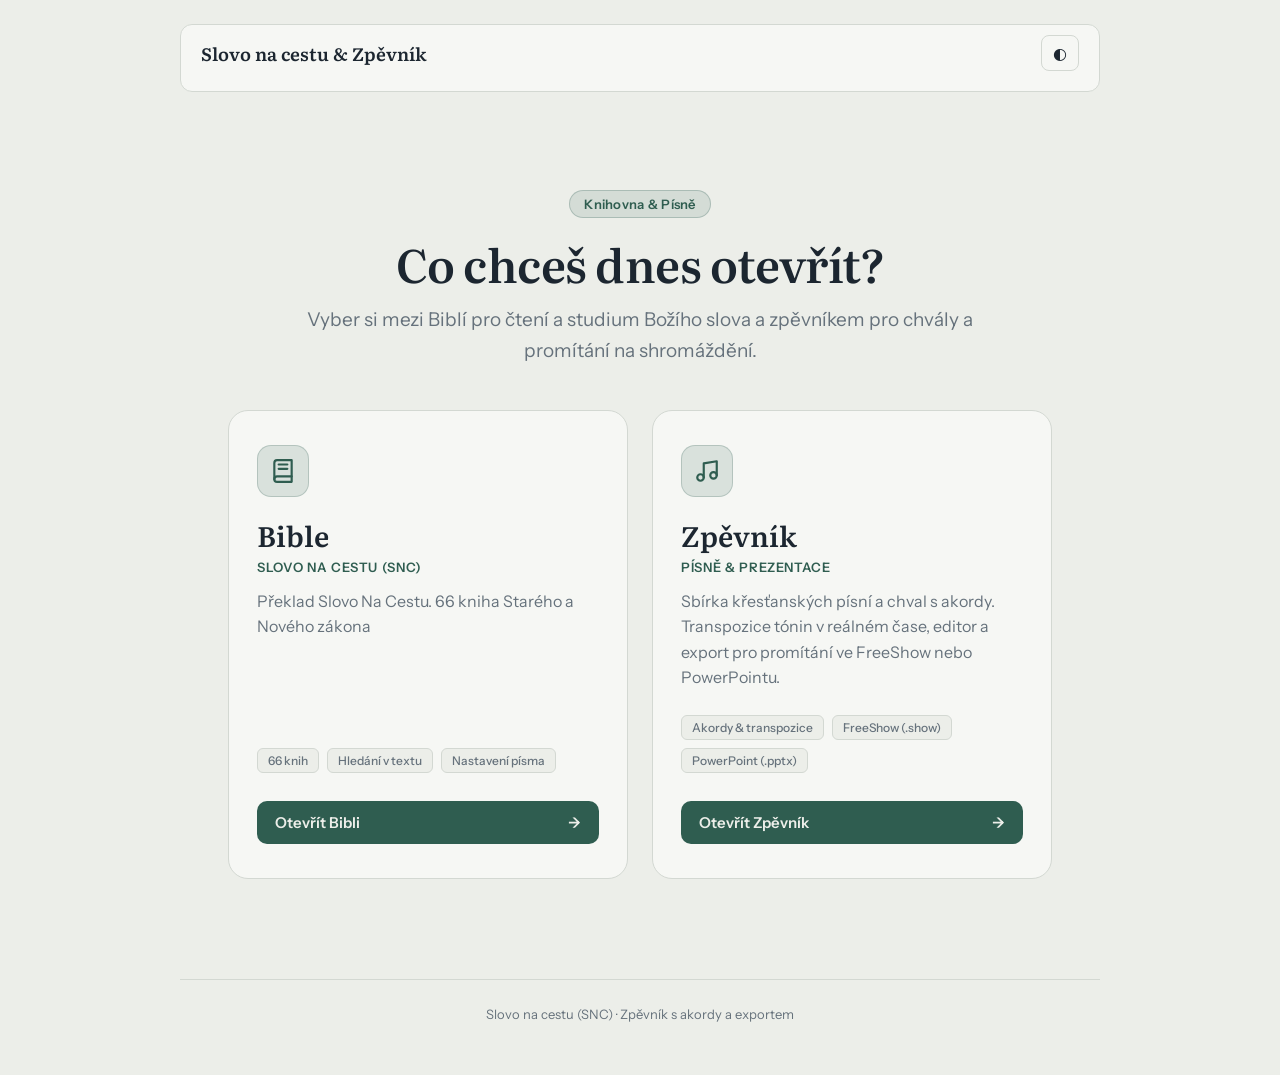
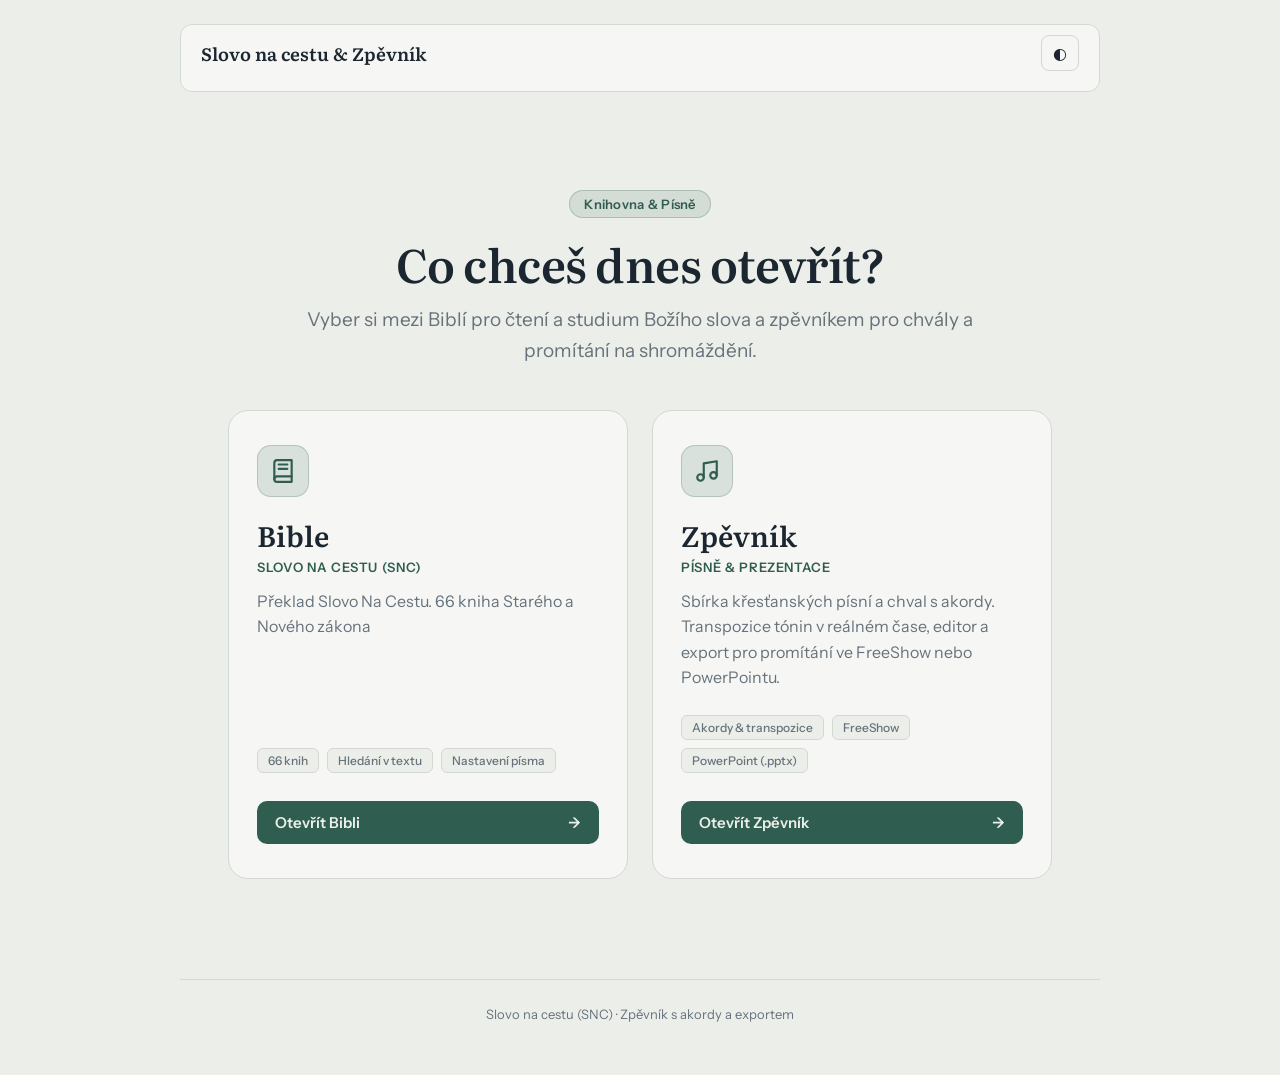
